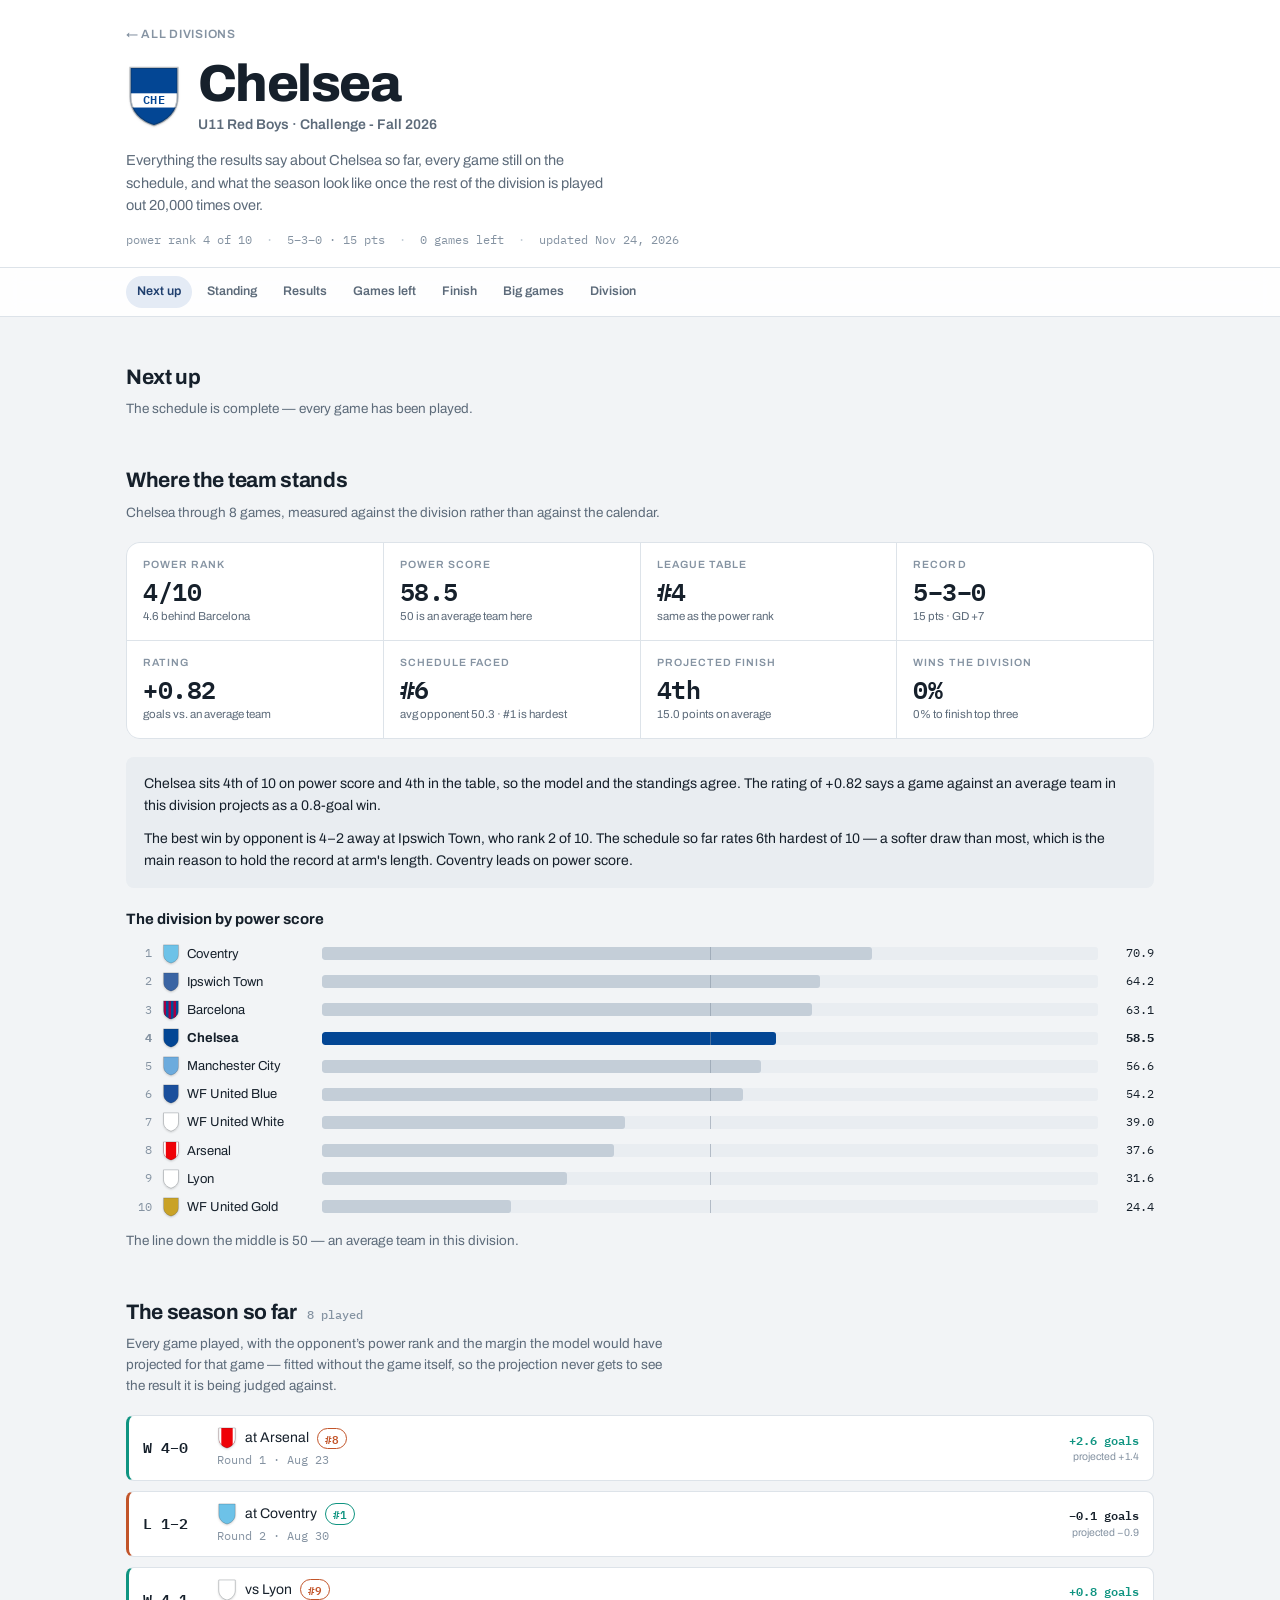
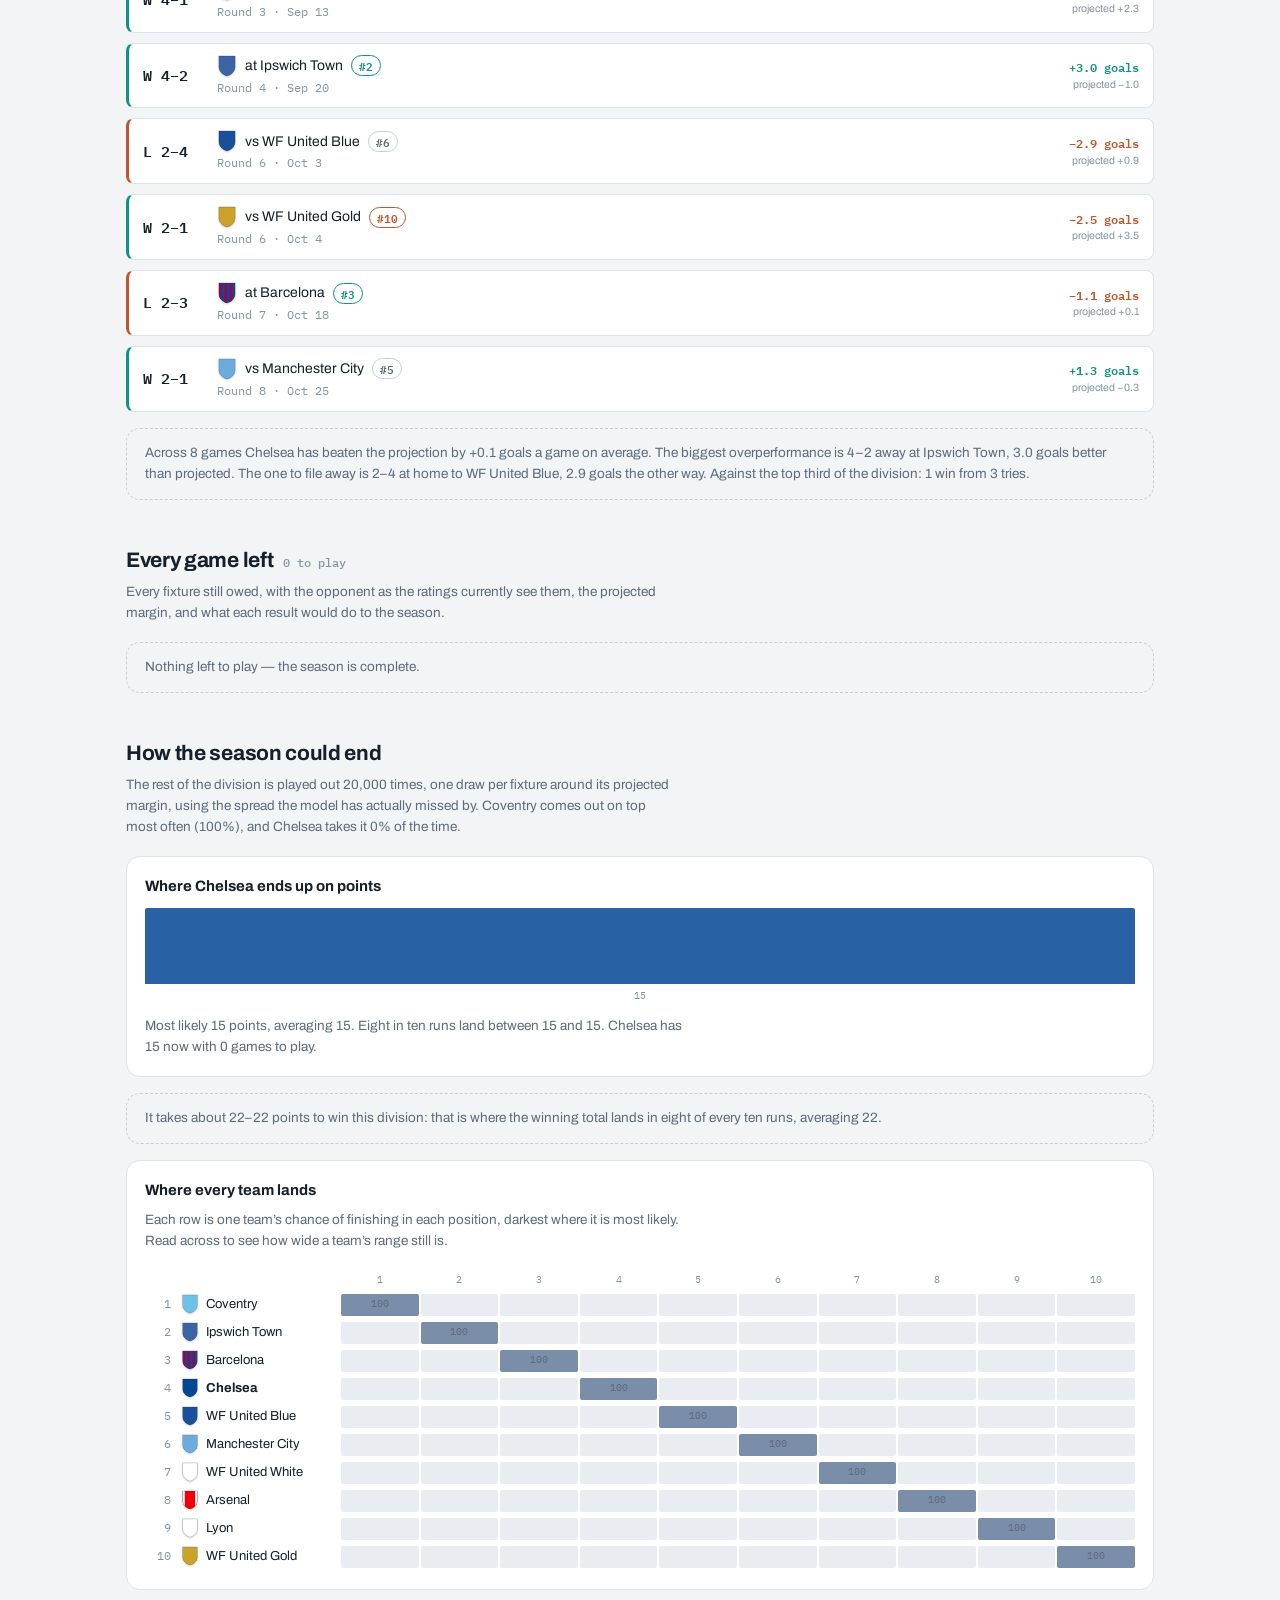
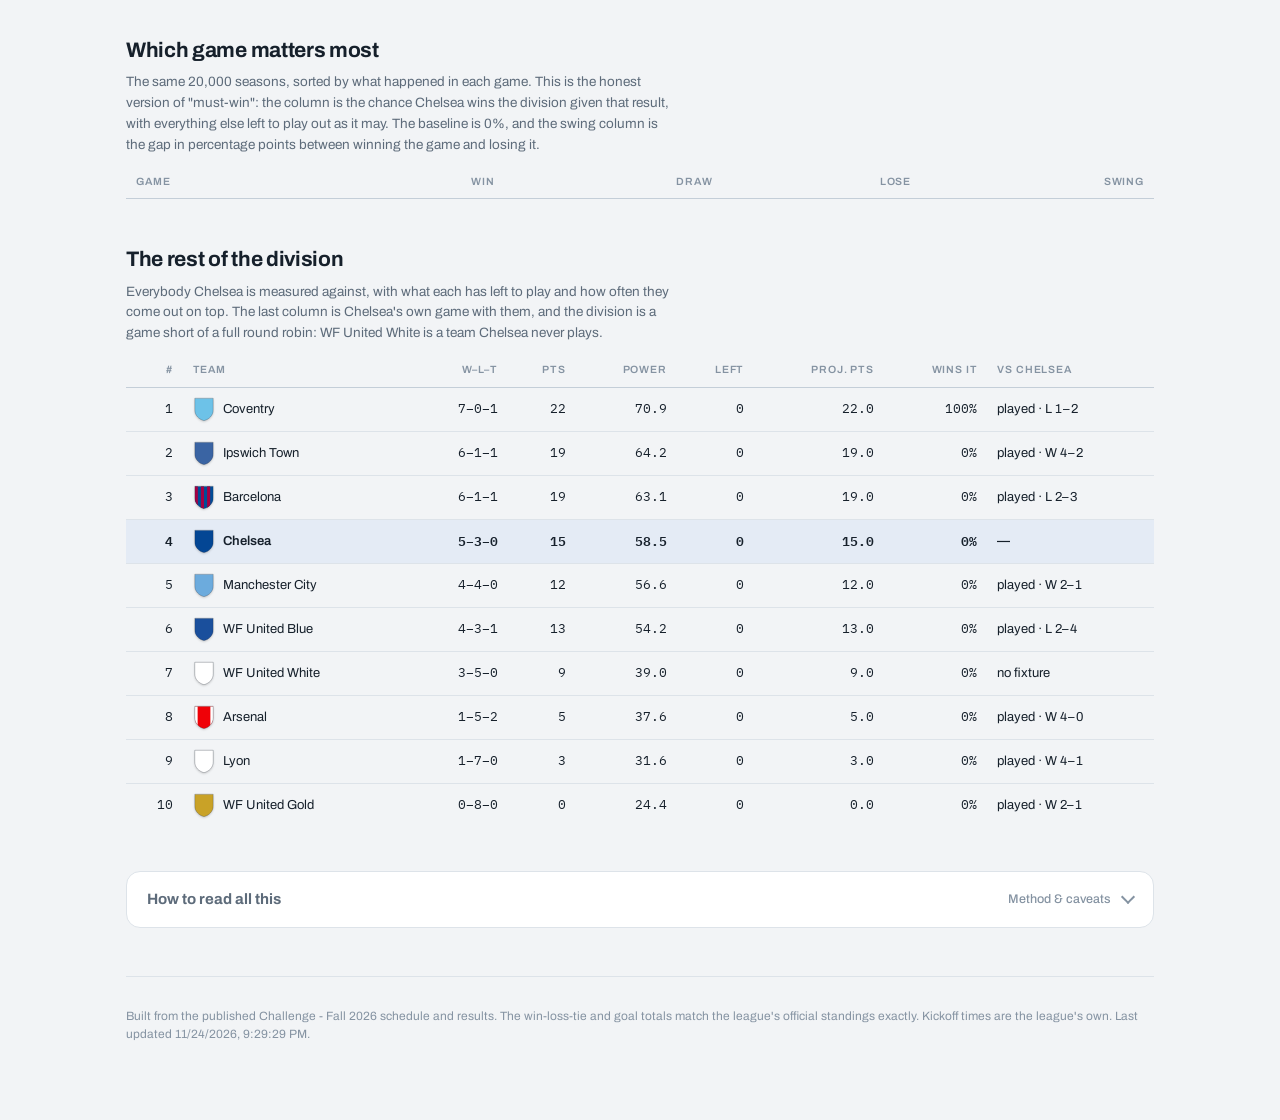
==== team.html @ a5dbdf03 "Refresh rankings" ====
<!doctype html>
<html lang="en">
<head>
<meta charset="utf-8">
<meta name="viewport" content="width=device-width, initial-scale=1, viewport-fit=cover">
<title>Team Report</title>
<meta name="description" content="A full season report for one team in the NCFC Youth Challenge league: form, opponents, every remaining fixture, and a simulated finish.">
<link rel="preconnect" href="https://fonts.googleapis.com">
<link rel="preconnect" href="https://fonts.gstatic.com" crossorigin>
<link rel="stylesheet" href="https://fonts.googleapis.com/css2?family=Archivo:wght@400;500;600;700;800&family=IBM+Plex+Mono:wght@400;500;600&display=swap">
<style>
  /* Design tokens, the light/dark contract, and the primitives both pages
   are built from. Inlined into every template at build time, so each page
   still ships as one file that needs nothing but a browser. */
  :root {
    --bg: #f2f4f6;
    --surface: #ffffff;
    --surface-2: #e9edf1;
    --ink: #16202b;
    --ink-2: #5d6b7a;
    --ink-3: #8593a2;
    --line: #dde3e9;
    --line-strong: #c4ced8;
    --accent: #1f3f6e;
    --accent-soft: #e4ebf5;
    --pos: #0f9481;
    --neg: #c25429;
    --neutral-mark: #8e9aa6;
    --focus: #1f3f6e;

    --f-display: "Archivo", "Helvetica Neue", Arial, sans-serif;
    --f-mono: "IBM Plex Mono", ui-monospace, "SF Mono", Menlo, monospace;

    --r-sm: 4px;
    --r-md: 8px;
    --r-lg: 14px;
    color-scheme: light;
  }

  @media (prefers-color-scheme: dark) {
    :root:not([data-theme="light"]) {
      --bg: #12171c;
      --surface: #1a2129;
      --surface-2: #222b35;
      --ink: #e6ecf2;
      --ink-2: #9aa8b6;
      --ink-3: #75838f;
      --line: #2a3440;
      --line-strong: #3b4855;
      --accent: #7aa5dd;
      --accent-soft: #22303f;
      --pos: #2aa88f;
      --neg: #d06f45;
      --neutral-mark: #6b7886;
      --focus: #7aa5dd;
      color-scheme: dark;
    }
  }

  :root[data-theme="dark"] {
    --bg: #12171c;
    --surface: #1a2129;
    --surface-2: #222b35;
    --ink: #e6ecf2;
    --ink-2: #9aa8b6;
    --ink-3: #75838f;
    --line: #2a3440;
    --line-strong: #3b4855;
    --accent: #7aa5dd;
    --accent-soft: #22303f;
    --pos: #2aa88f;
    --neg: #d06f45;
    --neutral-mark: #6b7886;
    --focus: #7aa5dd;
    color-scheme: dark;
  }

  /* Every element that carries a team's colors gets both accents inline and
     picks the one that reads on the current background. */
  .tinted { --team: var(--team-l, var(--accent)); }

  @media (prefers-color-scheme: dark) {
    :root:not([data-theme="light"]) .tinted { --team: var(--team-d, var(--accent)); }
  }

  :root[data-theme="dark"] .tinted { --team: var(--team-d, var(--accent)); }

  * { box-sizing: border-box; }

  html { -webkit-text-size-adjust: 100%; }

  body {
    margin: 0;
    background: var(--bg);
    color: var(--ink);
    font-family: var(--f-display);
    font-size: 15px;
    line-height: 1.55;
    padding-top: env(safe-area-inset-top, 0px);
    padding-bottom: env(safe-area-inset-bottom, 0px);
  }

  .wrap {
    max-width: 1060px;
    margin: 0 auto;
    padding-inline: 16px;
    padding-block: 0 56px;
  }

  a { color: var(--accent); }

  :where(a, button, select, summary):focus-visible {
    outline: 2px solid var(--focus);
    outline-offset: 2px;
    border-radius: var(--r-sm);
  }

  .num { font-family: var(--f-mono); font-variant-numeric: tabular-nums; }

  /* ---------- crests ---------- */

  .crest {
    display: block;
    flex: none;
    filter: drop-shadow(0 1px 1px rgba(0, 0, 0, 0.18));
  }

  html { scroll-behavior: smooth; scroll-padding-top: 64px; }

  @media (prefers-reduced-motion: reduce) {
    html { scroll-behavior: auto; }
  }

  a:hover { text-decoration-thickness: 2px; }

  /* ---------- fold-away explainer ----------
     The method notes are for the curious, so they start closed and the page
     ends on the numbers rather than on a thousand words about them. */

  details.fold {
    background: var(--surface);
    border: 1px solid var(--line);
    border-radius: var(--r-lg);
  }

  details.fold > summary {
    list-style: none;
    cursor: pointer;
    display: flex;
    align-items: center;
    justify-content: space-between;
    gap: 12px;
    padding: 16px 20px;
    font-size: 15px;
    font-weight: 700;
    border-radius: var(--r-lg);
  }

  details.fold > summary::-webkit-details-marker { display: none; }

  details.fold > summary::after {
    content: "";
    flex: none;
    width: 8px;
    height: 8px;
    border-right: 2px solid var(--ink-3);
    border-bottom: 2px solid var(--ink-3);
    transform: translateY(-2px) rotate(45deg);
    transition: transform 0.15s ease;
  }

  details.fold[open] > summary::after { transform: translateY(2px) rotate(-135deg); }

  details.fold > summary:hover { background: var(--surface-2); }

  details.fold .fold-hint {
    font-size: 12.5px;
    font-weight: 500;
    color: var(--ink-3);
    margin-left: auto;
  }

  details.fold > .fold-body {
    padding: 4px 20px 20px;
    border-top: 1px solid var(--line);
  }


  /* ---------- masthead ---------- */

  .masthead {
    border-bottom: 1px solid var(--line);
    background: var(--surface);
  }

  .masthead-inner {
    max-width: 1060px;
    margin: 0 auto;
    padding-inline: 16px;
    padding-block: 22px 18px;
  }

  .backlink {
    display: inline-flex;
    align-items: center;
    gap: 6px;
    font-size: 12px;
    font-weight: 600;
    letter-spacing: 0.06em;
    text-transform: uppercase;
    color: var(--ink-3);
    text-decoration: none;
    margin-bottom: 14px;
  }

  .backlink:hover { color: var(--accent); }

  .title-row {
    display: flex;
    align-items: center;
    gap: 16px;
    flex-wrap: wrap;
  }

  h1 {
    font-size: clamp(32px, 7vw, 52px);
    font-weight: 800;
    letter-spacing: -0.03em;
    line-height: 1;
    margin: 0;
  }

  .title-sub {
    margin: 4px 0 0;
    color: var(--ink-2);
    font-size: 14px;
    font-weight: 600;
  }

  .standfirst {
    margin: 14px 0 0;
    max-width: 62ch;
    color: var(--ink-2);
    font-size: 14.5px;
  }

  .meta-line {
    display: flex;
    flex-wrap: wrap;
    gap: 6px 14px;
    margin-top: 14px;
    font-size: 12px;
    color: var(--ink-3);
    font-family: var(--f-mono);
  }

  .meta-line span:not(:last-child)::after {
    content: "·";
    margin-left: 14px;
    color: var(--line-strong);
  }

  /* ---------- section jump bar ----------
     The report runs long on a phone, so a thin bar of section links stays
     pinned under the top edge. It scrolls sideways rather than wrapping. */

  .jump {
    position: sticky;
    top: 0;
    z-index: 5;
    background: color-mix(in srgb, var(--surface) 88%, transparent);
    -webkit-backdrop-filter: saturate(1.4) blur(10px);
    backdrop-filter: saturate(1.4) blur(10px);
    border-bottom: 1px solid var(--line);
  }

  .jump-inner {
    max-width: 1060px;
    margin: 0 auto;
    padding: 8px 16px;
    display: flex;
    gap: 4px;
    overflow-x: auto;
    scrollbar-width: none;
  }

  .jump-inner::-webkit-scrollbar { display: none; }

  .jump a {
    flex: none;
    font-size: 12.5px;
    font-weight: 600;
    color: var(--ink-2);
    text-decoration: none;
    padding: 6px 11px;
    border-radius: 999px;
  }

  .jump a:hover { background: var(--surface-2); color: var(--ink); }

  .jump a.is-here { background: var(--accent-soft); color: var(--accent); }

  /* ---------- shell ---------- */

  .wrap { padding-block: 0 64px; }

  section { margin-top: 44px; }

  h2 {
    font-size: 21px;
    font-weight: 700;
    letter-spacing: -0.015em;
    margin: 0 0 6px;
    display: flex;
    align-items: baseline;
    gap: 10px;
    flex-wrap: wrap;
  }

  h2 .h2-count {
    font-family: var(--f-mono);
    font-size: 12px;
    font-weight: 500;
    color: var(--ink-3);
    letter-spacing: 0;
  }

  h3 {
    font-size: 15px;
    font-weight: 700;
    margin: 0 0 8px;
  }

  .section-note {
    margin: 0 0 18px;
    max-width: 68ch;
    color: var(--ink-2);
    font-size: 13.5px;
  }

  .card {
    background: var(--surface);
    border: 1px solid var(--line);
    border-radius: var(--r-lg);
    padding: 18px;
  }

  /* ---------- next up ---------- */

  .nextup {
    background: var(--surface);
    border: 1px solid var(--line);
    border-left: 4px solid var(--team, var(--accent));
    border-radius: var(--r-lg);
    padding: 20px;
    margin-top: 22px;
  }

  .nextup-head {
    display: flex;
    justify-content: space-between;
    align-items: baseline;
    gap: 12px;
    flex-wrap: wrap;
    margin-bottom: 14px;
  }

  .nextup-when {
    font-size: 19px;
    font-weight: 700;
    letter-spacing: -0.01em;
  }

  .countdown {
    font-family: var(--f-mono);
    font-size: 12px;
    font-weight: 600;
    color: var(--ink);
    background: var(--surface-2);
    border-radius: 999px;
    padding: 3px 11px;
  }

  .matchup {
    display: flex;
    align-items: center;
    gap: 14px;
    flex-wrap: wrap;
  }

  .matchup-side {
    display: flex;
    align-items: center;
    gap: 9px;
    font-size: 17px;
    font-weight: 700;
  }

  .matchup-vs {
    font-family: var(--f-mono);
    font-size: 12px;
    color: var(--ink-3);
    text-transform: uppercase;
    letter-spacing: 0.08em;
  }

  .venue {
    margin-top: 14px;
    font-size: 13px;
    color: var(--ink-2);
    display: flex;
    flex-wrap: wrap;
    gap: 4px 10px;
    align-items: baseline;
  }

  .venue .where { font-weight: 600; color: var(--ink); }

  /* ---------- stat tiles ---------- */

  .tiles {
    display: grid;
    grid-template-columns: repeat(2, 1fr);
    gap: 1px;
    background: var(--line);
    border: 1px solid var(--line);
    border-radius: var(--r-lg);
    overflow: hidden;
  }

  .tile {
    background: var(--surface);
    padding: 14px 16px;
  }

  @media (min-width: 720px) {
    .tiles { grid-template-columns: repeat(4, 1fr); }
  }

  .tile-label {
    font-size: 10.5px;
    font-weight: 600;
    letter-spacing: 0.1em;
    text-transform: uppercase;
    color: var(--ink-3);
  }

  .tile-value {
    font-family: var(--f-mono);
    font-size: 25px;
    font-weight: 600;
    letter-spacing: -0.02em;
    line-height: 1.2;
    margin-top: 3px;
  }

  .tile-sub {
    font-size: 11.5px;
    color: var(--ink-2);
    margin-top: 2px;
  }

  .verdict {
    margin-top: 18px;
    padding: 16px 18px;
    background: var(--surface-2);
    border-radius: var(--r-md);
    font-size: 14px;
    line-height: 1.6;
  }

  .verdict p { margin: 0 0 10px; }
  .verdict p:last-child { margin-bottom: 0; }

  /* ---------- ladder ---------- */

  .ladder { margin-top: 20px; }

  .rung {
    display: grid;
    grid-template-columns: 26px minmax(96px, 150px) 1fr 46px;
    align-items: center;
    gap: 10px;
    padding: 4px 0;
    font-size: 13px;
  }

  .rung.me { font-weight: 700; }

  .rung-rank { font-family: var(--f-mono); color: var(--ink-3); text-align: right; font-size: 12px; }

  .rung-name {
    display: flex;
    align-items: center;
    gap: 7px;
    min-width: 0;
    white-space: nowrap;
  }

  .rung-name span {
    min-width: 0;
    overflow: hidden;
    text-overflow: ellipsis;
  }

  .rung-track {
    position: relative;
    height: 13px;
    background: var(--surface-2);
    border-radius: 3px;
    overflow: hidden;
  }

  .rung-fill {
    position: absolute;
    inset: 0 auto 0 0;
    background: var(--line-strong);
    border-radius: 3px;
  }

  .rung.me .rung-fill { background: var(--team, var(--accent)); }

  .rung-mid {
    position: absolute;
    top: 0;
    bottom: 0;
    left: 50%;
    width: 1px;
    background: var(--ink-3);
    opacity: 0.55;
  }

  .rung-score { font-family: var(--f-mono); font-size: 12px; text-align: right; }

  /* ---------- results ---------- */

  .results { display: grid; gap: 10px; }

  .result {
    display: grid;
    grid-template-columns: 62px 1fr auto;
    align-items: center;
    gap: 12px;
    background: var(--surface);
    border: 1px solid var(--line);
    border-left: 3px solid var(--line-strong);
    border-radius: var(--r-md);
    padding: 11px 14px;
  }

  .result.w { border-left-color: var(--pos); }
  .result.l { border-left-color: var(--neg); }
  .result.t { border-left-color: var(--neutral-mark); }

  .result-score {
    font-family: var(--f-mono);
    font-size: 15px;
    font-weight: 600;
  }

  .result-opp {
    display: flex;
    align-items: center;
    gap: 8px;
    flex-wrap: wrap;
    font-size: 14px;
  }

  .result-meta {
    font-size: 11.5px;
    color: var(--ink-3);
    margin-top: 2px;
    font-family: var(--f-mono);
  }

  .edge {
    font-family: var(--f-mono);
    font-size: 12px;
    font-weight: 600;
    text-align: right;
    white-space: nowrap;
  }

  .edge-sub {
    font-size: 10.5px;
    color: var(--ink-3);
    font-family: var(--f-display);
    font-weight: 400;
  }

  .up { color: var(--pos); }
  .down { color: var(--neg); }

  .oppr {
    font-family: var(--f-mono);
    font-size: 11px;
    font-weight: 600;
    border-radius: 999px;
    padding: 1px 7px;
    border: 1px solid var(--line-strong);
    color: var(--ink-2);
  }

  .oppr.strong { border-color: var(--pos); color: var(--pos); }
  .oppr.weak { border-color: var(--neg); color: var(--neg); }

  /* ---------- fixtures ---------- */

  .fixtures { display: grid; gap: 16px; }

  .fixture {
    background: var(--surface);
    border: 1px solid var(--line);
    border-radius: var(--r-lg);
    overflow: hidden;
  }

  .fixture.undated { border-style: dashed; }

  .fixture-head {
    display: flex;
    justify-content: space-between;
    align-items: baseline;
    gap: 10px;
    flex-wrap: wrap;
    padding: 12px 18px;
    background: var(--surface-2);
    border-bottom: 1px solid var(--line);
  }

  .fixture-when {
    font-size: 15px;
    font-weight: 700;
  }

  .fixture-round {
    font-family: var(--f-mono);
    font-size: 11px;
    letter-spacing: 0.06em;
    text-transform: uppercase;
    color: var(--ink-3);
  }

  .fixture-body { padding: 16px 18px 18px; }

  .fixture-opp {
    display: flex;
    align-items: center;
    gap: 12px;
    flex-wrap: wrap;
  }

  .fixture-opp-name {
    font-size: 18px;
    font-weight: 700;
    letter-spacing: -0.01em;
  }

  .haway {
    font-family: var(--f-mono);
    font-size: 10.5px;
    font-weight: 600;
    letter-spacing: 0.08em;
    text-transform: uppercase;
    padding: 2px 8px;
    border-radius: 999px;
    background: var(--accent-soft);
    color: var(--accent);
  }

  .scout {
    display: grid;
    grid-template-columns: repeat(auto-fit, minmax(84px, 1fr));
    gap: 10px;
    margin-top: 14px;
    padding-top: 14px;
    border-top: 1px solid var(--line);
  }

  .scout-item .tile-label { font-size: 10px; }
  .scout-item .scout-value {
    font-family: var(--f-mono);
    font-size: 15px;
    font-weight: 600;
    margin-top: 2px;
  }

  .odds { margin-top: 16px; }

  .odds-bar {
    display: flex;
    height: 26px;
    border-radius: var(--r-sm);
    overflow: hidden;
    border: 1px solid var(--line);
  }

  .odds-seg {
    display: flex;
    align-items: center;
    justify-content: center;
    font-family: var(--f-mono);
    font-size: 11px;
    font-weight: 600;
    color: #fff;
    min-width: 0;
    overflow: hidden;
  }

  .odds-seg.win { background: var(--pos); }
  .odds-seg.draw { background: var(--neutral-mark); }
  .odds-seg.loss { background: var(--neg); }

  .odds-key {
    display: flex;
    gap: 14px;
    flex-wrap: wrap;
    margin-top: 7px;
    font-size: 11.5px;
    color: var(--ink-2);
  }

  .odds-key b { font-family: var(--f-mono); color: var(--ink); }

  .hist {
    display: flex;
    align-items: flex-end;
    gap: 3px;
    height: 46px;
    margin-top: 14px;
  }

  .hist-col { flex: 1; display: flex; flex-direction: column; justify-content: flex-end; height: 100%; }

  .hist-bar { background: var(--line-strong); border-radius: 2px 2px 0 0; min-height: 1px; }
  .hist-col.win .hist-bar { background: var(--pos); }
  .hist-col.loss .hist-bar { background: var(--neg); }
  .hist-col.draw .hist-bar { background: var(--neutral-mark); }

  .hist-axis {
    display: flex;
    gap: 3px;
    margin-top: 3px;
    font-family: var(--f-mono);
    font-size: 9.5px;
    color: var(--ink-3);
  }

  .hist-axis span { flex: 1; text-align: center; }

  .form {
    display: flex;
    align-items: center;
    gap: 6px;
    flex-wrap: wrap;
    margin-top: 14px;
    font-size: 12px;
    color: var(--ink-2);
  }

  .pip {
    font-family: var(--f-mono);
    font-size: 11px;
    font-weight: 700;
    width: 20px;
    height: 20px;
    border-radius: var(--r-sm);
    display: inline-flex;
    align-items: center;
    justify-content: center;
    color: #fff;
  }

  .pip.w { background: var(--pos); }
  .pip.l { background: var(--neg); }
  .pip.t { background: var(--neutral-mark); }

  .swing {
    margin-top: 14px;
    padding: 12px 14px;
    background: var(--surface-2);
    border-radius: var(--r-md);
    font-size: 13px;
    line-height: 1.55;
  }

  .callout {
    border: 1px dashed var(--line-strong);
    border-radius: var(--r-lg);
    padding: 14px 18px;
    font-size: 13.5px;
    color: var(--ink-2);
    background: transparent;
  }

  .callout b { color: var(--ink); }

  /* ---------- season simulation ---------- */

  .finish-strip { margin-top: 6px; }

  .finish-row {
    display: grid;
    grid-template-columns: 26px minmax(96px, 150px) 1fr;
    align-items: center;
    gap: 10px;
    padding: 3px 0;
    font-size: 13px;
  }

  .finish-cells { display: flex; gap: 2px; }

  .finish-cell {
    flex: 1;
    height: 22px;
    border-radius: 2px;
    display: flex;
    align-items: center;
    justify-content: center;
    font-family: var(--f-mono);
    font-size: 9.5px;
    background: var(--surface-2);
    color: var(--ink-2);
    min-width: 0;
    overflow: hidden;
  }

  .finish-head {
    flex: 1;
    min-width: 0;
    font-family: var(--f-mono);
    font-size: 9.5px;
    color: var(--ink-3);
    text-align: center;
  }

  .points-dist { display: flex; align-items: flex-end; gap: 4px; height: 76px; margin-top: 10px; }
  .points-col { flex: 1; display: flex; flex-direction: column; justify-content: flex-end; height: 100%; }
  .points-bar { background: var(--team, var(--accent)); border-radius: 2px 2px 0 0; min-height: 1px; opacity: 0.85; }
  .points-axis { display: flex; gap: 4px; margin-top: 4px; font-family: var(--f-mono); font-size: 10px; color: var(--ink-3); }
  .points-axis span { flex: 1; text-align: center; }

  /* ---------- tables ---------- */

  .table-scroll { overflow-x: auto; -webkit-overflow-scrolling: touch; }

  table {
    width: 100%;
    border-collapse: collapse;
    font-size: 13px;
  }

  thead th {
    text-align: right;
    font-size: 10.5px;
    font-weight: 600;
    letter-spacing: 0.08em;
    text-transform: uppercase;
    color: var(--ink-3);
    padding: 0 10px 8px;
    border-bottom: 1px solid var(--line-strong);
    white-space: nowrap;
  }

  thead th.left, tbody td.left { text-align: left; }

  tbody td {
    padding: 9px 10px;
    border-bottom: 1px solid var(--line);
    text-align: right;
    white-space: nowrap;
  }

  tbody tr:last-of-type td { border-bottom: 0; }

  tbody tr.me td { background: var(--accent-soft); font-weight: 600; }

  .td-team { display: flex; align-items: center; gap: 8px; }

  /* ---------- method ---------- */

  .method { font-size: 14px; color: var(--ink-2); }
  .method .fold-body > * { max-width: 72ch; }
  .method h3 { color: var(--ink); margin-top: 22px; }
  .method p { margin: 0 0 12px; }
  .method strong { color: var(--ink); }

  .method table { max-width: 460px; margin: 4px 0 16px; }

  footer {
    margin-top: 48px;
    padding-top: 18px;
    border-top: 1px solid var(--line);
    font-size: 12px;
    color: var(--ink-3);
  }

  @media (max-width: 560px) {
    .rung, .finish-row { grid-template-columns: 22px minmax(72px, 110px) 1fr; }
    .rung-score { display: none; }
    .result { grid-template-columns: 56px 1fr; }
    .edge { grid-column: 1 / -1; text-align: left; }
  }
</style>
</head>
<body>
<header class="masthead">
  <div class="masthead-inner">
    <a class="backlink" href="index.html">&larr; All divisions</a>
    <div class="title-row" id="title-row"></div>
    <p class="standfirst" id="standfirst"></p>
    <div class="meta-line" id="meta-line"></div>
  </div>
</header>

<nav class="jump" aria-label="On this page">
  <div class="jump-inner">
    <a href="#nextup-section">Next up</a>
    <a href="#standing">Standing</a>
    <a href="#results-section">Results</a>
    <a href="#remaining">Games left</a>
    <a href="#finish">Finish</a>
    <a href="#leverage">Big games</a>
    <a href="#division">Division</a>
  </div>
</nav>

<main class="wrap">
  <section id="nextup-section">
    <h2>Next up</h2>
    <p class="section-note" id="nextup-note"></p>
    <div id="nextup"></div>
  </section>

  <section id="standing">
    <h2>Where the team stands</h2>
    <p class="section-note" id="standing-note"></p>
    <div class="tiles" id="tiles"></div>
    <div class="verdict" id="verdict"></div>
    <div class="ladder" id="ladder"></div>
  </section>

  <section id="results-section">
    <h2>The season so far <span class="h2-count" id="results-count"></span></h2>
    <p class="section-note">
      Every game played, with the opponent&rsquo;s power rank and the margin the model would
      have projected for that game &mdash; fitted without the game itself, so the projection
      never gets to see the result it is being judged against.
    </p>
    <div class="results" id="results"></div>
    <div class="callout" id="results-summary" style="margin-top:16px"></div>
  </section>

  <section id="remaining">
    <h2>Every game left <span class="h2-count" id="remaining-count"></span></h2>
    <p class="section-note" id="remaining-note"></p>
    <div class="fixtures" id="fixtures"></div>
  </section>

  <section id="finish">
    <h2>How the season could end</h2>
    <p class="section-note" id="sim-note"></p>
    <div class="card">
      <h3 id="finish-heading">Finishing position</h3>
      <div class="points-dist" id="points-dist"></div>
      <div class="points-axis" id="points-axis"></div>
      <p class="section-note" id="points-note" style="margin:12px 0 0"></p>
    </div>
    <div class="callout" id="run-the-table" style="margin-top:16px"></div>
    <div class="card" style="margin-top:16px">
      <h3>Where every team lands</h3>
      <p class="section-note">
        Each row is one team&rsquo;s chance of finishing in each position, darkest where it is
        most likely. Read across to see how wide a team&rsquo;s range still is.
      </p>
      <div class="finish-strip" id="finish-strip"></div>
    </div>
  </section>

  <section id="leverage">
    <h2>Which game matters most</h2>
    <p class="section-note" id="leverage-note"></p>
    <div class="table-scroll">
      <table>
        <thead>
          <tr>
            <th scope="col" class="left">Game</th>
            <th scope="col">Win</th>
            <th scope="col">Draw</th>
            <th scope="col">Lose</th>
            <th scope="col">Swing</th>
          </tr>
        </thead>
        <tbody id="leverage-rows"></tbody>
      </table>
    </div>
    <p class="section-note" id="leverage-foot" style="margin-top:14px"></p>
  </section>

  <section id="division">
    <h2>The rest of the division</h2>
    <p class="section-note" id="division-note"></p>
    <div class="table-scroll">
      <table>
        <thead>
          <tr>
            <th scope="col">#</th>
            <th scope="col" class="left">Team</th>
            <th scope="col">W&ndash;L&ndash;T</th>
            <th scope="col">Pts</th>
            <th scope="col">Power</th>
            <th scope="col">Left</th>
            <th scope="col">Proj. pts</th>
            <th scope="col">Wins it</th>
            <th scope="col" class="left" id="meeting-head">Meeting</th>
          </tr>
        </thead>
        <tbody id="division-rows"></tbody>
      </table>
    </div>
  </section>

  <section id="method">
    <details class="fold method">
      <summary>How to read all this <span class="fold-hint">Method &amp; caveats</span></summary>
      <div class="fold-body">
      <h3>The rating</h3>
      <p>
        Every team carries a <strong>power score</strong> out of 100, where 50 is an average
        team in this division, and a <strong>rating</strong> on a goals scale &mdash; the
        margin it would be expected to win by against an average team. Both come from the
        same place as the league-wide page: a blend of a win-loss model and a goal-margin
        model, with the league&rsquo;s own caps applied, so running the score up past four
        goals earns nothing. The full explanation is on the
        <a href="index.html">rankings page</a>.
      </p>

      <h3>Turning a projection into odds</h3>
      <p id="sigma-note"></p>
      <p>
        That spread is measured, not assumed, and it is measured honestly: every game the
        league has played is re-predicted from a model fitted <em>without</em> that game.
        Scored against games it had already seen, the model looks about a goal sharper than
        it is.
      </p>
      <p id="calibration-note"></p>
      <div class="table-scroll"><table id="calibration-table"></table></div>

      <h3>The simulation</h3>
      <p id="sim-method"></p>
      <p>
        Ratings are held still for the whole run: the model is not allowed to learn from the
        games it is inventing, which would let one imagined blowout compound into a runaway
        season. Tables are ordered the way the league orders them &mdash; points, then goal
        difference, then goals for, then goals against. Head-to-head is the league&rsquo;s
        first tie-break, but it only settles a clean two-team tie, so it is left out here and
        a finish decided that deep should be treated as a coin flip rather than a forecast.
      </p>

      <h3>What it does not know</h3>
      <p id="caveat"></p>
      <p>
        There is no home-field adjustment, no knowledge of who is away on a given weekend, who
        is playing up, and no weather. A rescheduled game is assumed to be played on the new
        date the league posted for it. Treat a gap of a point or two as noise, and treat
        everything here as a description of the record so far rather than a promise about a
        Sunday afternoon.
      </p>
      </div>
    </details>
  </section>

  <footer>
    <p id="footer-text"></p>
  </footer>
</main>

<script>
  const DATA = {"league":"Challenge - Fall 2026","generated_at":"2026-11-24T21:29:29+00:00","source_url":"https://playmetricssports.com/g/leagues/1321-2470-07598d11/teams/64255/team_view.html","featured_division":19780,"featured_team":64255,"settings":{"massey_weight":0.6,"colley_weight":0.4,"ridge":1.0,"goal_cap":4,"margin_cap":4,"margin_step":0.5},"divisions":[{"id":19774,"name":"U9 Gray Boys","gender":"M","games_played":32,"games_total":32,"rounds_complete":8,"games_moved":0,"teams":[{"id":69506,"league_team_id":64205,"name":"U09 (17) NCFCY Strikers DCH","short":"Strikers","url":"https://playmetricssports.com/g/leagues/1321-2470-07598d11/teams/64205/team_view.html","power_rank":1,"power_score":68.7,"rating":1.76,"colley":0.75,"sos":44.8,"sos_rank":8,"table_rank":1,"movement":0,"record":{"gp":8,"w":7,"l":1,"t":0,"gf":31,"ga":17,"gd":20,"pts":21},"resume":[{"opponent":"Corinthians","opponent_id":69495,"opponent_rank":8,"quality":"weak","home":false,"gf":4,"ga":1,"outcome":"W","date":"Aug 23, 2026","round":"Round 1"},{"opponent":"Fortaleza","opponent_id":69509,"opponent_rank":7,"quality":"weak","home":false,"gf":6,"ga":2,"outcome":"W","date":"Aug 30, 2026","round":"Round 2"},{"opponent":"Botafogo","opponent_id":69494,"opponent_rank":4,"quality":"middle","home":true,"gf":4,"ga":3,"outcome":"W","date":"Sep 13, 2026","round":"Round 3"},{"opponent":"Flamengo","opponent_id":69497,"opponent_rank":5,"quality":"middle","home":false,"gf":3,"ga":4,"outcome":"L","date":"Sep 20, 2026","round":"Round 4"},{"opponent":"Bahia","opponent_id":69493,"opponent_rank":2,"quality":"strong","home":true,"gf":5,"ga":1,"outcome":"W","date":"Sep 27, 2026","round":"Round 5"},{"opponent":"Cruzeiro","opponent_id":69496,"opponent_rank":3,"quality":"middle","home":false,"gf":5,"ga":4,"outcome":"W","date":"Oct  4, 2026","round":"Round 6"},{"opponent":"Sao Paolo","opponent_id":69508,"opponent_rank":6,"quality":"weak","home":true,"gf":6,"ga":2,"outcome":"W","date":"Oct 18, 2026","round":"Round 7"},{"opponent":"Corinthians","opponent_id":69495,"opponent_rank":8,"quality":"weak","home":true,"gf":4,"ga":0,"outcome":"W","date":"Oct 25, 2026","round":"Round 8"}],"org":"NCFC","host":true,"site":"DCH","girls":false,"key":"strikers","identity":{"pattern":"solid","colors":["#8C3B2F","#FFFFFF","#FFFFFF"],"code":"STR","real":false,"source":"palette","accent":{"light":"#8C3B2F","dark":"#CB7366"}}},{"id":69493,"league_team_id":64192,"name":"U09 (17) NCFCY Bahia FC","short":"Bahia","url":"https://playmetricssports.com/g/leagues/1321-2470-07598d11/teams/64192/team_view.html","power_rank":2,"power_score":66.7,"rating":1.33,"colley":0.771,"sos":48.1,"sos_rank":7,"table_rank":2,"movement":0,"record":{"gp":8,"w":7,"l":1,"t":0,"gf":26,"ga":13,"gd":13,"pts":21},"resume":[{"opponent":"Flamengo","opponent_id":69497,"opponent_rank":5,"quality":"middle","home":true,"gf":4,"ga":3,"outcome":"W","date":"Aug 23, 2026","round":"Round 1"},{"opponent":"Cruzeiro","opponent_id":69496,"opponent_rank":3,"quality":"middle","home":true,"gf":4,"ga":0,"outcome":"W","date":"Aug 30, 2026","round":"Round 2"},{"opponent":"Corinthians","opponent_id":69495,"opponent_rank":8,"quality":"weak","home":false,"gf":5,"ga":1,"outcome":"W","date":"Sep 13, 2026","round":"Round 3"},{"opponent":"Botafogo","opponent_id":69494,"opponent_rank":4,"quality":"middle","home":true,"gf":4,"ga":3,"outcome":"W","date":"Sep 20, 2026","round":"Round 4"},{"opponent":"Strikers","opponent_id":69506,"opponent_rank":1,"quality":"strong","home":false,"gf":1,"ga":5,"outcome":"L","date":"Sep 27, 2026","round":"Round 5"},{"opponent":"Sao Paolo","opponent_id":69508,"opponent_rank":6,"quality":"weak","home":false,"gf":2,"ga":0,"outcome":"W","date":"Oct  4, 2026","round":"Round 6"},{"opponent":"Fortaleza","opponent_id":69509,"opponent_rank":7,"quality":"weak","home":true,"gf":4,"ga":0,"outcome":"W","date":"Oct 18, 2026","round":"Round 7"},{"opponent":"Flamengo","opponent_id":69497,"opponent_rank":5,"quality":"middle","home":false,"gf":3,"ga":2,"outcome":"W","date":"Oct 25, 2026","round":"Round 8"}],"org":"NCFC","host":true,"site":"","girls":false,"key":"bahia","identity":{"pattern":"hoops","colors":["#0A54A0","#E30613","#FFFFFF"],"code":"BAH","real":true,"source":"club","accent":{"light":"#0A54A0","dark":"#2C8EF2"}}},{"id":69496,"league_team_id":64195,"name":"U09 (17) NCFCY Cruzeiro FC","short":"Cruzeiro","url":"https://playmetricssports.com/g/leagues/1321-2470-07598d11/teams/64195/team_view.html","power_rank":3,"power_score":59.2,"rating":0.8,"colley":0.638,"sos":49.7,"sos_rank":5,"table_rank":3,"movement":0,"record":{"gp":8,"w":5,"l":2,"t":1,"gf":24,"ga":19,"gd":7,"pts":16},"resume":[{"opponent":"Botafogo","opponent_id":69494,"opponent_rank":4,"quality":"middle","home":false,"gf":5,"ga":4,"outcome":"W","date":"Aug 23, 2026","round":"Round 1"},{"opponent":"Bahia","opponent_id":69493,"opponent_rank":2,"quality":"strong","home":false,"gf":0,"ga":4,"outcome":"L","date":"Aug 30, 2026","round":"Round 2"},{"opponent":"Sao Paolo","opponent_id":69508,"opponent_rank":6,"quality":"weak","home":true,"gf":5,"ga":3,"outcome":"W","date":"Sep 13, 2026","round":"Round 3"},{"opponent":"Fortaleza","opponent_id":69509,"opponent_rank":7,"quality":"weak","home":false,"gf":2,"ga":2,"outcome":"T","date":"Sep 20, 2026","round":"Round 4"},{"opponent":"Flamengo","opponent_id":69497,"opponent_rank":5,"quality":"middle","home":true,"gf":5,"ga":1,"outcome":"W","date":"Sep 27, 2026","round":"Round 5"},{"opponent":"Strikers","opponent_id":69506,"opponent_rank":1,"quality":"strong","home":true,"gf":4,"ga":5,"outcome":"L","date":"Oct  4, 2026","round":"Round 6"},{"opponent":"Corinthians","opponent_id":69495,"opponent_rank":8,"quality":"weak","home":false,"gf":4,"ga":0,"outcome":"W","date":"Oct 18, 2026","round":"Round 7"},{"opponent":"Botafogo","opponent_id":69494,"opponent_rank":4,"quality":"middle","home":true,"gf":2,"ga":1,"outcome":"W","date":"Oct 25, 2026","round":"Round 8"}],"org":"NCFC","host":true,"site":"","girls":false,"key":"cruzeiro","identity":{"pattern":"solid","colors":["#0B5BA9","#FFFFFF","#FFFFFF"],"code":"CRU","real":true,"source":"club","accent":{"light":"#0B5BA9","dark":"#278EF1"}}},{"id":69494,"league_team_id":64193,"name":"U09 (17) NCFCY Botafogo FC","short":"Botafogo","url":"https://playmetricssports.com/g/leagues/1321-2470-07598d11/teams/64193/team_view.html","power_rank":4,"power_score":56.5,"rating":0.98,"colley":0.513,"sos":50.3,"sos_rank":4,"table_rank":4,"movement":0,"record":{"gp":8,"w":4,"l":4,"t":0,"gf":27,"ga":22,"gd":9,"pts":12},"resume":[{"opponent":"Cruzeiro","opponent_id":69496,"opponent_rank":3,"quality":"middle","home":true,"gf":4,"ga":5,"outcome":"L","date":"Aug 23, 2026","round":"Round 1"},{"opponent":"Corinthians","opponent_id":69495,"opponent_rank":8,"quality":"weak","home":true,"gf":7,"ga":3,"outcome":"W","date":"Aug 30, 2026","round":"Round 2"},{"opponent":"Strikers","opponent_id":69506,"opponent_rank":1,"quality":"strong","home":false,"gf":3,"ga":4,"outcome":"L","date":"Sep 13, 2026","round":"Round 3"},{"opponent":"Bahia","opponent_id":69493,"opponent_rank":2,"quality":"strong","home":false,"gf":3,"ga":4,"outcome":"L","date":"Sep 20, 2026","round":"Round 4"},{"opponent":"Sao Paolo","opponent_id":69508,"opponent_rank":6,"quality":"weak","home":true,"gf":5,"ga":1,"outcome":"W","date":"Sep 27, 2026","round":"Round 5"},{"opponent":"Flamengo","opponent_id":69497,"opponent_rank":5,"quality":"middle","home":true,"gf":5,"ga":4,"outcome":"W","date":"Oct 18, 2026","round":"Round 7"},{"opponent":"Cruzeiro","opponent_id":69496,"opponent_rank":3,"quality":"middle","home":false,"gf":1,"ga":2,"outcome":"L","date":"Oct 25, 2026","round":"Round 8"},{"opponent":"Fortaleza","opponent_id":69509,"opponent_rank":7,"quality":"weak","home":false,"gf":4,"ga":0,"outcome":"W","date":"Oct 31, 2026","round":"Round 6"}],"org":"NCFC","host":true,"site":"","girls":false,"key":"botafogo","identity":{"pattern":"stripes","colors":["#000000","#FFFFFF","#FFFFFF"],"code":"BOT","real":true,"source":"club","accent":{"light":"#000000","dark":"#8C8C8C"}}},{"id":69497,"league_team_id":64196,"name":"U09 (17) NCFCY Flamengo FC","short":"Flamengo","url":"https://playmetricssports.com/g/leagues/1321-2470-07598d11/teams/64196/team_view.html","power_rank":5,"power_score":51.4,"rating":0.33,"colley":0.479,"sos":51.9,"sos_rank":2,"table_rank":5,"movement":0,"record":{"gp":8,"w":3,"l":4,"t":1,"gf":25,"ga":21,"gd":2,"pts":10},"resume":[{"opponent":"Bahia","opponent_id":69493,"opponent_rank":2,"quality":"strong","home":false,"gf":3,"ga":4,"outcome":"L","date":"Aug 23, 2026","round":"Round 1"},{"opponent":"Sao Paolo","opponent_id":69508,"opponent_rank":6,"quality":"weak","home":false,"gf":3,"ga":3,"outcome":"T","date":"Aug 30, 2026","round":"Round 2"},{"opponent":"Fortaleza","opponent_id":69509,"opponent_rank":7,"quality":"weak","home":true,"gf":4,"ga":0,"outcome":"W","date":"Sep 13, 2026","round":"Round 3"},{"opponent":"Strikers","opponent_id":69506,"opponent_rank":1,"quality":"strong","home":true,"gf":4,"ga":3,"outcome":"W","date":"Sep 20, 2026","round":"Round 4"},{"opponent":"Cruzeiro","opponent_id":69496,"opponent_rank":3,"quality":"middle","home":false,"gf":1,"ga":5,"outcome":"L","date":"Sep 27, 2026","round":"Round 5"},{"opponent":"Botafogo","opponent_id":69494,"opponent_rank":4,"quality":"middle","home":false,"gf":4,"ga":5,"outcome":"L","date":"Oct 18, 2026","round":"Round 7"},{"opponent":"Bahia","opponent_id":69493,"opponent_rank":2,"quality":"strong","home":true,"gf":2,"ga":3,"outcome":"L","date":"Oct 25, 2026","round":"Round 8"},{"opponent":"Corinthians","opponent_id":69495,"opponent_rank":8,"quality":"weak","home":true,"gf":4,"ga":0,"outcome":"W","date":"Oct 31, 2026","round":"Round 6"}],"org":"NCFC","host":true,"site":"","girls":false,"key":"flamengo","identity":{"pattern":"hoops","colors":["#C52613","#000000","#FFFFFF"],"code":"FLA","real":true,"source":"club","accent":{"light":"#C52613","dark":"#ED5B4A"}}},{"id":69508,"league_team_id":64207,"name":"U09 (17) NCFCY Sao Paolo HSFV","short":"Sao Paolo","url":"https://playmetricssports.com/g/leagues/1321-2470-07598d11/teams/64207/team_view.html","power_rank":6,"power_score":38.4,"rating":-1.07,"colley":0.342,"sos":49.2,"sos_rank":6,"table_rank":6,"movement":0,"record":{"gp":8,"w":2,"l":5,"t":1,"gf":18,"ga":24,"gd":-9,"pts":7},"resume":[{"opponent":"Fortaleza","opponent_id":69509,"opponent_rank":7,"quality":"weak","home":true,"gf":2,"ga":4,"outcome":"L","date":"Aug 23, 2026","round":"Round 1"},{"opponent":"Flamengo","opponent_id":69497,"opponent_rank":5,"quality":"middle","home":true,"gf":3,"ga":3,"outcome":"T","date":"Aug 30, 2026","round":"Round 2"},{"opponent":"Cruzeiro","opponent_id":69496,"opponent_rank":3,"quality":"middle","home":false,"gf":3,"ga":5,"outcome":"L","date":"Sep 13, 2026","round":"Round 3"},{"opponent":"Corinthians","opponent_id":69495,"opponent_rank":8,"quality":"weak","home":true,"gf":5,"ga":1,"outcome":"W","date":"Sep 20, 2026","round":"Round 4"},{"opponent":"Botafogo","opponent_id":69494,"opponent_rank":4,"quality":"middle","home":false,"gf":1,"ga":5,"outcome":"L","date":"Sep 27, 2026","round":"Round 5"},{"opponent":"Bahia","opponent_id":69493,"opponent_rank":2,"quality":"strong","home":true,"gf":0,"ga":2,"outcome":"L","date":"Oct  4, 2026","round":"Round 6"},{"opponent":"Strikers","opponent_id":69506,"opponent_rank":1,"quality":"strong","home":false,"gf":2,"ga":6,"outcome":"L","date":"Oct 18, 2026","round":"Round 7"},{"opponent":"Fortaleza","opponent_id":69509,"opponent_rank":7,"quality":"weak","home":false,"gf":3,"ga":2,"outcome":"W","date":"Oct 25, 2026","round":"Round 8"}],"org":"NCFC","host":true,"site":"HSFV","girls":false,"key":"saopaolo","identity":{"pattern":"hoops","colors":["#FFFFFF","#E30613","#000000"],"code":"SAO","real":true,"source":"club","accent":{"light":"#E30613","dark":"#FA4A55"}}},{"id":69509,"league_team_id":64208,"name":"U09 (17) NCFCY Fortaleza FC","short":"Fortaleza","url":"https://playmetricssports.com/g/leagues/1321-2470-07598d11/teams/64208/team_view.html","power_rank":7,"power_score":31.8,"rating":-1.71,"colley":0.258,"sos":50.8,"sos_rank":3,"table_rank":7,"movement":0,"record":{"gp":8,"w":1,"l":6,"t":1,"gf":12,"ga":26,"gd":-16,"pts":4},"resume":[{"opponent":"Sao Paolo","opponent_id":69508,"opponent_rank":6,"quality":"weak","home":false,"gf":4,"ga":2,"outcome":"W","date":"Aug 23, 2026","round":"Round 1"},{"opponent":"Strikers","opponent_id":69506,"opponent_rank":1,"quality":"strong","home":true,"gf":2,"ga":6,"outcome":"L","date":"Aug 30, 2026","round":"Round 2"},{"opponent":"Flamengo","opponent_id":69497,"opponent_rank":5,"quality":"middle","home":false,"gf":0,"ga":4,"outcome":"L","date":"Sep 13, 2026","round":"Round 3"},{"opponent":"Cruzeiro","opponent_id":69496,"opponent_rank":3,"quality":"middle","home":true,"gf":2,"ga":2,"outcome":"T","date":"Sep 20, 2026","round":"Round 4"},{"opponent":"Corinthians","opponent_id":69495,"opponent_rank":8,"quality":"weak","home":false,"gf":2,"ga":3,"outcome":"L","date":"Sep 27, 2026","round":"Round 5"},{"opponent":"Bahia","opponent_id":69493,"opponent_rank":2,"quality":"strong","home":false,"gf":0,"ga":4,"outcome":"L","date":"Oct 18, 2026","round":"Round 7"},{"opponent":"Sao Paolo","opponent_id":69508,"opponent_rank":6,"quality":"weak","home":true,"gf":2,"ga":3,"outcome":"L","date":"Oct 25, 2026","round":"Round 8"},{"opponent":"Botafogo","opponent_id":69494,"opponent_rank":4,"quality":"middle","home":true,"gf":0,"ga":4,"outcome":"L","date":"Oct 31, 2026","round":"Round 6"}],"org":"NCFC","host":true,"site":"","girls":false,"key":"fortaleza","identity":{"pattern":"stripes","colors":["#0A2C6B","#E30613","#FFFFFF"],"code":"FOR","real":true,"source":"club","accent":{"light":"#0A2C6B","dark":"#538AEF"}}},{"id":69495,"league_team_id":64194,"name":"U09 (17) NCFCY Corinthians FC","short":"Corinthians","url":"https://playmetricssports.com/g/leagues/1321-2470-07598d11/teams/64194/team_view.html","power_rank":8,"power_score":27.1,"rating":-2.42,"colley":0.25,"sos":55.2,"sos_rank":1,"table_rank":8,"movement":0,"record":{"gp":8,"w":1,"l":7,"t":0,"gf":9,"ga":30,"gd":-26,"pts":3},"resume":[{"opponent":"Strikers","opponent_id":69506,"opponent_rank":1,"quality":"strong","home":true,"gf":1,"ga":4,"outcome":"L","date":"Aug 23, 2026","round":"Round 1"},{"opponent":"Botafogo","opponent_id":69494,"opponent_rank":4,"quality":"middle","home":false,"gf":3,"ga":7,"outcome":"L","date":"Aug 30, 2026","round":"Round 2"},{"opponent":"Bahia","opponent_id":69493,"opponent_rank":2,"quality":"strong","home":true,"gf":1,"ga":5,"outcome":"L","date":"Sep 13, 2026","round":"Round 3"},{"opponent":"Sao Paolo","opponent_id":69508,"opponent_rank":6,"quality":"weak","home":false,"gf":1,"ga":5,"outcome":"L","date":"Sep 20, 2026","round":"Round 4"},{"opponent":"Fortaleza","opponent_id":69509,"opponent_rank":7,"quality":"weak","home":true,"gf":3,"ga":2,"outcome":"W","date":"Sep 27, 2026","round":"Round 5"},{"opponent":"Cruzeiro","opponent_id":69496,"opponent_rank":3,"quality":"middle","home":true,"gf":0,"ga":4,"outcome":"L","date":"Oct 18, 2026","round":"Round 7"},{"opponent":"Strikers","opponent_id":69506,"opponent_rank":1,"quality":"strong","home":false,"gf":0,"ga":4,"outcome":"L","date":"Oct 25, 2026","round":"Round 8"},{"opponent":"Flamengo","opponent_id":69497,"opponent_rank":5,"quality":"middle","home":false,"gf":0,"ga":4,"outcome":"L","date":"Oct 31, 2026","round":"Round 6"}],"org":"NCFC","host":true,"site":"","girls":false,"key":"corinthians","identity":{"pattern":"solid","colors":["#FFFFFF","#000000","#000000"],"code":"COR","real":true,"source":"club","accent":{"light":"#000000","dark":"#8C8C8C"}}}],"upcoming":[]},{"id":19775,"name":"U9 Girls","gender":"F","games_played":32,"games_total":32,"rounds_complete":8,"games_moved":0,"teams":[{"id":69511,"league_team_id":64209,"name":"U09 (17) NCFCY Current HSFV G","short":"Current","url":"https://playmetricssports.com/g/leagues/1321-2470-07598d11/teams/64209/team_view.html","power_rank":1,"power_score":78.3,"rating":2.01,"colley":0.808,"sos":45.0,"sos_rank":8,"table_rank":1,"movement":0,"record":{"gp":8,"w":7,"l":0,"t":1,"gf":29,"ga":10,"gd":21,"pts":22},"resume":[{"opponent":"Trinity","opponent_id":69489,"opponent_rank":7,"quality":"weak","home":true,"gf":4,"ga":1,"outcome":"W","date":"Aug 23, 2026","round":"Round 1"},{"opponent":"Sporting","opponent_id":69491,"opponent_rank":6,"quality":"weak","home":true,"gf":4,"ga":2,"outcome":"W","date":"Sep 12, 2026","round":"Round 3"},{"opponent":"Sun","opponent_id":69490,"opponent_rank":3,"quality":"middle","home":false,"gf":4,"ga":0,"outcome":"W","date":"Sep 13, 2026","round":"Round 3"},{"opponent":"Teal","opponent_id":69625,"opponent_rank":2,"quality":"strong","home":false,"gf":1,"ga":1,"outcome":"T","date":"Sep 19, 2026","round":"Round 4"},{"opponent":"WF United Red","opponent_id":69492,"opponent_rank":4,"quality":"middle","home":true,"gf":5,"ga":2,"outcome":"W","date":"Oct 18, 2026","round":"Round 7"},{"opponent":"Brooklyn","opponent_id":69488,"opponent_rank":5,"quality":"middle","home":true,"gf":4,"ga":2,"outcome":"W","date":"Oct 24, 2026","round":"Round 4"},{"opponent":"Trinity","opponent_id":69489,"opponent_rank":7,"quality":"weak","home":false,"gf":5,"ga":2,"outcome":"W","date":"Oct 25, 2026","round":"Round 8"},{"opponent":"WF United Black","opponent_id":69505,"opponent_rank":8,"quality":"weak","home":false,"gf":4,"ga":0,"outcome":"W","date":"Oct 31, 2026","round":"Round 6"}],"org":"NCFC","host":true,"site":"HSFV","girls":true,"key":"current","identity":{"pattern":"solid","colors":["#008C95","#C8102E","#FFFFFF"],"code":"KC","real":true,"source":"club","accent":{"light":"#008C95","dark":"#009AA4"}}},{"id":69625,"league_team_id":64211,"name":"U09 (17) TFA Teal G","short":"Teal","url":"https://playmetricssports.com/g/leagues/1321-2470-07598d11/teams/64211/team_view.html","power_rank":2,"power_score":63.9,"rating":1.01,"colley":0.646,"sos":48.8,"sos_rank":6,"table_rank":2,"movement":0,"record":{"gp":8,"w":4,"l":1,"t":3,"gf":25,"ga":18,"gd":10,"pts":15},"resume":[{"opponent":"Sun","opponent_id":69490,"opponent_rank":3,"quality":"middle","home":false,"gf":6,"ga":4,"outcome":"W","date":"Aug 23, 2026","round":"Round 1"},{"opponent":"WF United Red","opponent_id":69492,"opponent_rank":4,"quality":"middle","home":false,"gf":3,"ga":5,"outcome":"L","date":"Aug 30, 2026","round":"Round 2"},{"opponent":"Brooklyn","opponent_id":69488,"opponent_rank":5,"quality":"middle","home":true,"gf":4,"ga":2,"outcome":"W","date":"Sep 13, 2026","round":"Round 3"},{"opponent":"Current","opponent_id":69511,"opponent_rank":1,"quality":"strong","home":true,"gf":1,"ga":1,"outcome":"T","date":"Sep 19, 2026","round":"Round 4"},{"opponent":"Trinity","opponent_id":69489,"opponent_rank":7,"quality":"weak","home":false,"gf":1,"ga":1,"outcome":"T","date":"Sep 20, 2026","round":"Round 4"},{"opponent":"Sporting","opponent_id":69491,"opponent_rank":6,"quality":"weak","home":false,"gf":5,"ga":1,"outcome":"W","date":"Oct  3, 2026","round":"Round 6"},{"opponent":"WF United Black","opponent_id":69505,"opponent_rank":8,"quality":"weak","home":true,"gf":4,"ga":4,"outcome":"T","date":"Oct 18, 2026","round":"Round 7"},{"opponent":"Sun","opponent_id":69490,"opponent_rank":3,"quality":"middle","home":true,"gf":5,"ga":1,"outcome":"W","date":"Oct 25, 2026","round":"Round 8"}],"org":"TFA","host":false,"site":"","girls":true,"key":"teal","identity":{"pattern":"solid","colors":["#0E8C8C","#FFFFFF","#FFFFFF"],"code":"TEA","real":false,"source":"name","accent":{"light":"#0E8C8C","dark":"#109B9B"}}},{"id":69490,"league_team_id":64189,"name":"U09 (17) NCFCY Sun FC G","short":"Sun","url":"https://playmetricssports.com/g/leagues/1321-2470-07598d11/teams/64189/team_view.html","power_rank":3,"power_score":54.6,"rating":0.1,"colley":0.604,"sos":51.2,"sos_rank":3,"table_rank":3,"movement":0,"record":{"gp":8,"w":5,"l":3,"t":0,"gf":23,"ga":21,"gd":0,"pts":15},"resume":[{"opponent":"Teal","opponent_id":69625,"opponent_rank":2,"quality":"strong","home":true,"gf":4,"ga":6,"outcome":"L","date":"Aug 23, 2026","round":"Round 1"},{"opponent":"Brooklyn","opponent_id":69488,"opponent_rank":5,"quality":"middle","home":false,"gf":3,"ga":2,"outcome":"W","date":"Aug 30, 2026","round":"Round 2"},{"opponent":"Current","opponent_id":69511,"opponent_rank":1,"quality":"strong","home":true,"gf":0,"ga":4,"outcome":"L","date":"Sep 13, 2026","round":"Round 3"},{"opponent":"WF United Black","opponent_id":69505,"opponent_rank":8,"quality":"weak","home":false,"gf":5,"ga":2,"outcome":"W","date":"Sep 20, 2026","round":"Round 4"},{"opponent":"WF United Red","opponent_id":69492,"opponent_rank":4,"quality":"middle","home":true,"gf":4,"ga":3,"outcome":"W","date":"Sep 27, 2026","round":"Round 5"},{"opponent":"Trinity","opponent_id":69489,"opponent_rank":7,"quality":"weak","home":false,"gf":3,"ga":1,"outcome":"W","date":"Oct  4, 2026","round":"Round 6"},{"opponent":"Sporting","opponent_id":69491,"opponent_rank":6,"quality":"weak","home":true,"gf":4,"ga":1,"outcome":"W","date":"Oct 18, 2026","round":"Round 7"},{"opponent":"Teal","opponent_id":69625,"opponent_rank":2,"quality":"strong","home":false,"gf":1,"ga":5,"outcome":"L","date":"Oct 25, 2026","round":"Round 8"}],"org":"NCFC","host":true,"site":"","girls":true,"key":"sun","identity":{"pattern":"solid","colors":["#93531C","#1B1B1B","#FFFFFF"],"code":"SUN","real":false,"source":"palette","accent":{"light":"#93531C","dark":"#CF7527"}}},{"id":69492,"league_team_id":64191,"name":"U09 (17) NCFCY WF United Red G","short":"WF United Red","url":"https://playmetricssports.com/g/leagues/1321-2470-07598d11/teams/64191/team_view.html","power_rank":4,"power_score":53.9,"rating":0.35,"colley":0.525,"sos":46.9,"sos_rank":7,"table_rank":4,"movement":0,"record":{"gp":8,"w":4,"l":3,"t":1,"gf":22,"ga":18,"gd":5,"pts":13},"resume":[{"opponent":"WF United Black","opponent_id":69505,"opponent_rank":8,"quality":"weak","home":false,"gf":5,"ga":1,"outcome":"W","date":"Aug 23, 2026","round":"Round 1"},{"opponent":"Teal","opponent_id":69625,"opponent_rank":2,"quality":"strong","home":true,"gf":5,"ga":3,"outcome":"W","date":"Aug 30, 2026","round":"Round 2"},{"opponent":"Trinity","opponent_id":69489,"opponent_rank":7,"quality":"weak","home":false,"gf":2,"ga":3,"outcome":"L","date":"Sep 13, 2026","round":"Round 3"},{"opponent":"Sporting","opponent_id":69491,"opponent_rank":6,"quality":"weak","home":true,"gf":3,"ga":1,"outcome":"W","date":"Sep 20, 2026","round":"Round 4"},{"opponent":"Sun","opponent_id":69490,"opponent_rank":3,"quality":"middle","home":false,"gf":3,"ga":4,"outcome":"L","date":"Sep 27, 2026","round":"Round 5"},{"opponent":"Current","opponent_id":69511,"opponent_rank":1,"quality":"strong","home":false,"gf":2,"ga":5,"outcome":"L","date":"Oct 18, 2026","round":"Round 7"},{"opponent":"WF United Black","opponent_id":69505,"opponent_rank":8,"quality":"weak","home":true,"gf":3,"ga":1,"outcome":"W","date":"Oct 24, 2026","round":"Round 8"},{"opponent":"Brooklyn","opponent_id":69488,"opponent_rank":5,"quality":"middle","home":true,"gf":1,"ga":1,"outcome":"T","date":"Oct 31, 2026","round":"Round 6"}],"org":"NCFC","host":true,"site":"","girls":true,"key":"wfunitedred","identity":{"pattern":"solid","colors":["#C8102E","#FFFFFF","#FFFFFF"],"code":"WUR","real":false,"source":"name","accent":{"light":"#C8102E","dark":"#F1536D"}}},{"id":69488,"league_team_id":64187,"name":"U09 (17) NCFCY Brooklyn FC G","short":"Brooklyn","url":"https://playmetricssports.com/g/leagues/1321-2470-07598d11/teams/64187/team_view.html","power_rank":5,"power_score":43.0,"rating":-0.37,"colley":0.396,"sos":49.4,"sos_rank":5,"table_rank":5,"movement":0,"record":{"gp":8,"w":2,"l":4,"t":2,"gf":15,"ga":19,"gd":-3,"pts":8},"resume":[{"opponent":"Sporting","opponent_id":69491,"opponent_rank":6,"quality":"weak","home":true,"gf":0,"ga":4,"outcome":"L","date":"Aug 23, 2026","round":"Round 1"},{"opponent":"Sun","opponent_id":69490,"opponent_rank":3,"quality":"middle","home":true,"gf":2,"ga":3,"outcome":"L","date":"Aug 30, 2026","round":"Round 2"},{"opponent":"Teal","opponent_id":69625,"opponent_rank":2,"quality":"strong","home":false,"gf":2,"ga":4,"outcome":"L","date":"Sep 13, 2026","round":"Round 3"},{"opponent":"WF United Black","opponent_id":69505,"opponent_rank":8,"quality":"weak","home":true,"gf":2,"ga":0,"outcome":"W","date":"Sep 27, 2026","round":"Round 5"},{"opponent":"Trinity","opponent_id":69489,"opponent_rank":7,"quality":"weak","home":true,"gf":5,"ga":1,"outcome":"W","date":"Oct 18, 2026","round":"Round 7"},{"opponent":"Current","opponent_id":69511,"opponent_rank":1,"quality":"strong","home":false,"gf":2,"ga":4,"outcome":"L","date":"Oct 24, 2026","round":"Round 4"},{"opponent":"Sporting","opponent_id":69491,"opponent_rank":6,"quality":"weak","home":false,"gf":2,"ga":2,"outcome":"T","date":"Oct 25, 2026","round":"Round 8"},{"opponent":"WF United Red","opponent_id":69492,"opponent_rank":4,"quality":"middle","home":false,"gf":1,"ga":1,"outcome":"T","date":"Oct 31, 2026","round":"Round 6"}],"org":"NCFC","host":true,"site":"","girls":true,"key":"brooklyn","identity":{"pattern":"solid","colors":["#33566E","#FFFFFF","#FFFFFF"],"code":"BRO","real":false,"source":"palette","accent":{"light":"#33566E","dark":"#5E92B5"}}},{"id":69491,"league_team_id":64190,"name":"U09 (17) NCFCY Sporting G","short":"Sporting","url":"https://playmetricssports.com/g/leagues/1321-2470-07598d11/teams/64190/team_view.html","power_rank":6,"power_score":38.4,"rating":-0.74,"colley":0.354,"sos":50.6,"sos_rank":4,"table_rank":6,"movement":0,"record":{"gp":8,"w":1,"l":4,"t":3,"gf":14,"ga":20,"gd":-7,"pts":6},"resume":[{"opponent":"Brooklyn","opponent_id":69488,"opponent_rank":5,"quality":"middle","home":false,"gf":4,"ga":0,"outcome":"W","date":"Aug 23, 2026","round":"Round 1"},{"opponent":"Current","opponent_id":69511,"opponent_rank":1,"quality":"strong","home":false,"gf":2,"ga":4,"outcome":"L","date":"Sep 12, 2026","round":"Round 3"},{"opponent":"WF United Black","opponent_id":69505,"opponent_rank":8,"quality":"weak","home":true,"gf":2,"ga":2,"outcome":"T","date":"Sep 13, 2026","round":"Round 3"},{"opponent":"WF United Red","opponent_id":69492,"opponent_rank":4,"quality":"middle","home":false,"gf":1,"ga":3,"outcome":"L","date":"Sep 20, 2026","round":"Round 4"},{"opponent":"Trinity","opponent_id":69489,"opponent_rank":7,"quality":"weak","home":true,"gf":1,"ga":1,"outcome":"T","date":"Sep 27, 2026","round":"Round 5"},{"opponent":"Teal","opponent_id":69625,"opponent_rank":2,"quality":"strong","home":true,"gf":1,"ga":5,"outcome":"L","date":"Oct  3, 2026","round":"Round 6"},{"opponent":"Sun","opponent_id":69490,"opponent_rank":3,"quality":"middle","home":false,"gf":1,"ga":4,"outcome":"L","date":"Oct 18, 2026","round":"Round 7"},{"opponent":"Brooklyn","opponent_id":69488,"opponent_rank":5,"quality":"middle","home":true,"gf":2,"ga":2,"outcome":"T","date":"Oct 25, 2026","round":"Round 8"}],"org":"NCFC","host":true,"site":"","girls":true,"key":"sporting","identity":{"pattern":"hoops","colors":["#008057","#FFFFFF","#FFFFFF"],"code":"SCP","real":true,"source":"club","accent":{"light":"#008057","dark":"#009F6C"}}},{"id":69489,"league_team_id":64188,"name":"U09 (17) NCFCY Trinity G","short":"Trinity","url":"https://playmetricssports.com/g/leagues/1321-2470-07598d11/teams/64188/team_view.html","power_rank":7,"power_score":38.4,"rating":-0.9,"colley":0.392,"sos":55.0,"sos_rank":1,"table_rank":7,"movement":0,"record":{"gp":8,"w":1,"l":4,"t":3,"gf":12,"ga":21,"gd":-11,"pts":6},"resume":[{"opponent":"Current","opponent_id":69511,"opponent_rank":1,"quality":"strong","home":false,"gf":1,"ga":4,"outcome":"L","date":"Aug 23, 2026","round":"Round 1"},{"opponent":"WF United Black","opponent_id":69505,"opponent_rank":8,"quality":"weak","home":false,"gf":2,"ga":2,"outcome":"T","date":"Aug 30, 2026","round":"Round 2"},{"opponent":"WF United Red","opponent_id":69492,"opponent_rank":4,"quality":"middle","home":true,"gf":3,"ga":2,"outcome":"W","date":"Sep 13, 2026","round":"Round 3"},{"opponent":"Teal","opponent_id":69625,"opponent_rank":2,"quality":"strong","home":true,"gf":1,"ga":1,"outcome":"T","date":"Sep 20, 2026","round":"Round 4"},{"opponent":"Sporting","opponent_id":69491,"opponent_rank":6,"quality":"weak","home":false,"gf":1,"ga":1,"outcome":"T","date":"Sep 27, 2026","round":"Round 5"},{"opponent":"Sun","opponent_id":69490,"opponent_rank":3,"quality":"middle","home":true,"gf":1,"ga":3,"outcome":"L","date":"Oct  4, 2026","round":"Round 6"},{"opponent":"Brooklyn","opponent_id":69488,"opponent_rank":5,"quality":"middle","home":false,"gf":1,"ga":5,"outcome":"L","date":"Oct 18, 2026","round":"Round 7"},{"opponent":"Current","opponent_id":69511,"opponent_rank":1,"quality":"strong","home":true,"gf":2,"ga":5,"outcome":"L","date":"Oct 25, 2026","round":"Round 8"}],"org":"NCFC","host":true,"site":"","girls":true,"key":"trinity","identity":{"pattern":"band","colors":["#6A3A70","#FFFFFF","#FFFFFF"],"code":"TRI","real":false,"source":"palette","accent":{"light":"#6A3A70","dark":"#B177B8"}}},{"id":69505,"league_team_id":64204,"name":"U09 (17) NCFCY WF United Black G","short":"WF United Black","url":"https://playmetricssports.com/g/leagues/1321-2470-07598d11/teams/64204/team_view.html","power_rank":8,"power_score":29.4,"rating":-1.46,"colley":0.275,"sos":53.1,"sos_rank":2,"table_rank":8,"movement":0,"record":{"gp":8,"w":0,"l":5,"t":3,"gf":12,"ga":25,"gd":-15,"pts":3},"resume":[{"opponent":"WF United Red","opponent_id":69492,"opponent_rank":4,"quality":"middle","home":true,"gf":1,"ga":5,"outcome":"L","date":"Aug 23, 2026","round":"Round 1"},{"opponent":"Trinity","opponent_id":69489,"opponent_rank":7,"quality":"weak","home":true,"gf":2,"ga":2,"outcome":"T","date":"Aug 30, 2026","round":"Round 2"},{"opponent":"Sporting","opponent_id":69491,"opponent_rank":6,"quality":"weak","home":false,"gf":2,"ga":2,"outcome":"T","date":"Sep 13, 2026","round":"Round 3"},{"opponent":"Sun","opponent_id":69490,"opponent_rank":3,"quality":"middle","home":true,"gf":2,"ga":5,"outcome":"L","date":"Sep 20, 2026","round":"Round 4"},{"opponent":"Brooklyn","opponent_id":69488,"opponent_rank":5,"quality":"middle","home":false,"gf":0,"ga":2,"outcome":"L","date":"Sep 27, 2026","round":"Round 5"},{"opponent":"Teal","opponent_id":69625,"opponent_rank":2,"quality":"strong","home":false,"gf":4,"ga":4,"outcome":"T","date":"Oct 18, 2026","round":"Round 7"},{"opponent":"WF United Red","opponent_id":69492,"opponent_rank":4,"quality":"middle","home":false,"gf":1,"ga":3,"outcome":"L","date":"Oct 24, 2026","round":"Round 8"},{"opponent":"Current","opponent_id":69511,"opponent_rank":1,"quality":"strong","home":true,"gf":0,"ga":4,"outcome":"L","date":"Oct 31, 2026","round":"Round 6"}],"org":"NCFC","host":true,"site":"","girls":true,"key":"wfunitedblack","identity":{"pattern":"solid","colors":["#1B1B1B","#FFFFFF","#FFFFFF"],"code":"WUB","real":false,"source":"name","accent":{"light":"#1B1B1B","dark":"#8B8B8B"}}}],"upcoming":[]},{"id":19776,"name":"U9 Red Boys","gender":"M","games_played":40,"games_total":40,"rounds_complete":8,"games_moved":0,"teams":[{"id":69621,"league_team_id":64210,"name":"U09 (17) FWSC United Lightning","short":"United Lightning","url":"https://playmetricssports.com/g/leagues/1321-2470-07598d11/teams/64210/team_view.html","power_rank":1,"power_score":75.1,"rating":2.89,"colley":0.896,"sos":49.9,"sos_rank":6,"table_rank":1,"movement":0,"record":{"gp":8,"w":8,"l":0,"t":0,"gf":32,"ga":16,"gd":26,"pts":24},"resume":[{"opponent":"Palmeiras","opponent_id":69500,"opponent_rank":2,"quality":"strong","home":true,"gf":6,"ga":2,"outcome":"W","date":"Aug 23, 2026","round":"Round 1"},{"opponent":"Remo","opponent_id":69502,"opponent_rank":8,"quality":"weak","home":false,"gf":5,"ga":1,"outcome":"W","date":"Sep 13, 2026","round":"Round 3"},{"opponent":"Teal","opponent_id":69641,"opponent_rank":9,"quality":"weak","home":false,"gf":5,"ga":1,"outcome":"W","date":"Sep 20, 2026","round":"Round 4"},{"opponent":"Predators","opponent_id":69507,"opponent_rank":3,"quality":"strong","home":false,"gf":5,"ga":1,"outcome":"W","date":"Sep 27, 2026","round":"Round 5"},{"opponent":"Santos","opponent_id":69501,"opponent_rank":7,"quality":"weak","home":true,"gf":4,"ga":0,"outcome":"W","date":"Oct  3, 2026","round":"Round 2"},{"opponent":"WF United White","opponent_id":69504,"opponent_rank":6,"quality":"middle","home":false,"gf":7,"ga":4,"outcome":"W","date":"Oct 18, 2026","round":"Round 7"},{"opponent":"Fluminense","opponent_id":69498,"opponent_rank":5,"quality":"middle","home":true,"gf":5,"ga":4,"outcome":"W","date":"Oct 25, 2026","round":"Round 8"},{"opponent":"WF United Blue","opponent_id":69503,"opponent_rank":4,"quality":"middle","home":true,"gf":5,"ga":3,"outcome":"W","date":"Oct 31, 2026","round":"Round 6"}],"org":"FWSC","host":false,"site":"","girls":false,"key":"unitedlightning","identity":{"pattern":"solid","colors":["#1F7A6B","#FFFFFF","#FFFFFF"],"code":"ULI","real":false,"source":"palette","accent":{"light":"#1F7A6B","dark":"#289B88"}}},{"id":69500,"league_team_id":64199,"name":"U09 (17) NCFCY Palmeiras","short":"Palmeiras","url":"https://playmetricssports.com/g/leagues/1321-2470-07598d11/teams/64199/team_view.html","power_rank":2,"power_score":64.9,"rating":1.59,"colley":0.758,"sos":51.1,"sos_rank":3,"table_rank":2,"movement":0,"record":{"gp":8,"w":6,"l":1,"t":1,"gf":28,"ga":15,"gd":13,"pts":19},"resume":[{"opponent":"United Lightning","opponent_id":69621,"opponent_rank":1,"quality":"strong","home":false,"gf":2,"ga":6,"outcome":"L","date":"Aug 23, 2026","round":"Round 1"},{"opponent":"WF United White","opponent_id":69504,"opponent_rank":6,"quality":"middle","home":false,"gf":4,"ga":4,"outcome":"T","date":"Aug 30, 2026","round":"Round 2"},{"opponent":"WF United Blue","opponent_id":69503,"opponent_rank":4,"quality":"middle","home":true,"gf":3,"ga":2,"outcome":"W","date":"Sep 13, 2026","round":"Round 3"},{"opponent":"Fluminense","opponent_id":69498,"opponent_rank":5,"quality":"middle","home":true,"gf":4,"ga":0,"outcome":"W","date":"Sep 20, 2026","round":"Round 4"},{"opponent":"Internacional","opponent_id":69499,"opponent_rank":10,"quality":"weak","home":false,"gf":5,"ga":1,"outcome":"W","date":"Sep 27, 2026","round":"Round 5"},{"opponent":"Predators","opponent_id":69507,"opponent_rank":3,"quality":"strong","home":true,"gf":5,"ga":2,"outcome":"W","date":"Oct  4, 2026","round":"Round 6"},{"opponent":"Remo","opponent_id":69502,"opponent_rank":8,"quality":"weak","home":true,"gf":4,"ga":2,"outcome":"W","date":"Oct 18, 2026","round":"Round 7"},{"opponent":"Santos","opponent_id":69501,"opponent_rank":7,"quality":"weak","home":false,"gf":3,"ga":0,"outcome":"W","date":"Oct 25, 2026","round":"Round 8"}],"org":"NCFC","host":true,"site":"","girls":false,"key":"palmeiras","identity":{"pattern":"solid","colors":["#006437","#FFFFFF","#FFFFFF"],"code":"PAL","real":true,"source":"club","accent":{"light":"#006437","dark":"#00A158"}}},{"id":69507,"league_team_id":64206,"name":"U09 (17) NCFCY Predators","short":"Predators","url":"https://playmetricssports.com/g/leagues/1321-2470-07598d11/teams/64206/team_view.html","power_rank":3,"power_score":57.9,"rating":1.08,"colley":0.592,"sos":48.9,"sos_rank":7,"table_rank":3,"movement":0,"record":{"gp":8,"w":5,"l":3,"t":0,"gf":27,"ga":22,"gd":11,"pts":15},"resume":[{"opponent":"Santos","opponent_id":69501,"opponent_rank":7,"quality":"weak","home":true,"gf":7,"ga":3,"outcome":"W","date":"Aug 23, 2026","round":"Round 1"},{"opponent":"Teal","opponent_id":69641,"opponent_rank":9,"quality":"weak","home":true,"gf":4,"ga":0,"outcome":"W","date":"Aug 30, 2026","round":"Round 2"},{"opponent":"Fluminense","opponent_id":69498,"opponent_rank":5,"quality":"middle","home":false,"gf":6,"ga":2,"outcome":"W","date":"Sep 13, 2026","round":"Round 3"},{"opponent":"Internacional","opponent_id":69499,"opponent_rank":10,"quality":"weak","home":false,"gf":5,"ga":1,"outcome":"W","date":"Sep 20, 2026","round":"Round 4"},{"opponent":"United Lightning","opponent_id":69621,"opponent_rank":1,"quality":"strong","home":true,"gf":1,"ga":5,"outcome":"L","date":"Sep 27, 2026","round":"Round 5"},{"opponent":"Palmeiras","opponent_id":69500,"opponent_rank":2,"quality":"strong","home":false,"gf":2,"ga":5,"outcome":"L","date":"Oct  4, 2026","round":"Round 6"},{"opponent":"WF United Blue","opponent_id":69503,"opponent_rank":4,"quality":"middle","home":true,"gf":4,"ga":5,"outcome":"L","date":"Oct 18, 2026","round":"Round 7"},{"opponent":"Remo","opponent_id":69502,"opponent_rank":8,"quality":"weak","home":false,"gf":7,"ga":4,"outcome":"W","date":"Oct 25, 2026","round":"Round 8"}],"org":"NCFC","host":true,"site":"","girls":false,"key":"predators","identity":{"pattern":"solid","colors":["#A66A1E","#1B1B1B","#FFFFFF"],"code":"PRE","real":false,"source":"palette","accent":{"light":"#A66A1E","dark":"#C17C23"}}},{"id":69503,"league_team_id":64202,"name":"U09 (17) NCFCY WF United Blue","short":"WF United Blue","url":"https://playmetricssports.com/g/leagues/1321-2470-07598d11/teams/64202/team_view.html","power_rank":4,"power_score":57.7,"rating":1.07,"colley":0.587,"sos":48.7,"sos_rank":10,"table_rank":4,"movement":0,"record":{"gp":8,"w":5,"l":3,"t":0,"gf":27,"ga":24,"gd":11,"pts":15},"resume":[{"opponent":"Internacional","opponent_id":69499,"opponent_rank":10,"quality":"weak","home":true,"gf":6,"ga":2,"outcome":"W","date":"Aug 23, 2026","round":"Round 1"},{"opponent":"Remo","opponent_id":69502,"opponent_rank":8,"quality":"weak","home":true,"gf":6,"ga":2,"outcome":"W","date":"Aug 30, 2026","round":"Round 2"},{"opponent":"Palmeiras","opponent_id":69500,"opponent_rank":2,"quality":"strong","home":false,"gf":2,"ga":3,"outcome":"L","date":"Sep 13, 2026","round":"Round 3"},{"opponent":"Teal","opponent_id":69641,"opponent_rank":9,"quality":"weak","home":true,"gf":9,"ga":5,"outcome":"W","date":"Sep 19, 2026","round":"Round 4"},{"opponent":"Santos","opponent_id":69501,"opponent_rank":7,"quality":"weak","home":false,"gf":2,"ga":3,"outcome":"L","date":"Sep 20, 2026","round":"Round 4"},{"opponent":"Predators","opponent_id":69507,"opponent_rank":3,"quality":"strong","home":false,"gf":5,"ga":4,"outcome":"W","date":"Oct 18, 2026","round":"Round 7"},{"opponent":"WF United White","opponent_id":69504,"opponent_rank":6,"quality":"middle","home":true,"gf":4,"ga":2,"outcome":"W","date":"Oct 25, 2026","round":"Round 8"},{"opponent":"United Lightning","opponent_id":69621,"opponent_rank":1,"quality":"strong","home":false,"gf":3,"ga":5,"outcome":"L","date":"Oct 31, 2026","round":"Round 6"}],"org":"NCFC","host":true,"site":"","girls":false,"key":"wfunitedblue","identity":{"pattern":"solid","colors":["#1A4F9C","#FFFFFF","#FFFFFF"],"code":"WUB","real":false,"source":"name","accent":{"light":"#1A4F9C","dark":"#518CE2"}}},{"id":69498,"league_team_id":64197,"name":"U09 (17) NCFCY Fluminense","short":"Fluminense","url":"https://playmetricssports.com/g/leagues/1321-2470-07598d11/teams/64197/team_view.html","power_rank":5,"power_score":52.5,"rating":0.29,"colley":0.537,"sos":48.7,"sos_rank":9,"table_rank":5,"movement":0,"record":{"gp":8,"w":4,"l":3,"t":1,"gf":26,"ga":22,"gd":4,"pts":13},"resume":[{"opponent":"WF United White","opponent_id":69504,"opponent_rank":6,"quality":"middle","home":false,"gf":4,"ga":4,"outcome":"T","date":"Aug 23, 2026","round":"Round 1"},{"opponent":"Internacional","opponent_id":69499,"opponent_rank":10,"quality":"weak","home":true,"gf":5,"ga":1,"outcome":"W","date":"Aug 30, 2026","round":"Round 2"},{"opponent":"Predators","opponent_id":69507,"opponent_rank":3,"quality":"strong","home":true,"gf":2,"ga":6,"outcome":"L","date":"Sep 13, 2026","round":"Round 3"},{"opponent":"Palmeiras","opponent_id":69500,"opponent_rank":2,"quality":"strong","home":false,"gf":0,"ga":4,"outcome":"L","date":"Sep 20, 2026","round":"Round 4"},{"opponent":"Remo","opponent_id":69502,"opponent_rank":8,"quality":"weak","home":true,"gf":7,"ga":6,"outcome":"W","date":"Sep 27, 2026","round":"Round 5"},{"opponent":"Santos","opponent_id":69501,"opponent_rank":7,"quality":"weak","home":false,"gf":4,"ga":0,"outcome":"W","date":"Oct  4, 2026","round":"Round 6"},{"opponent":"Teal","opponent_id":69641,"opponent_rank":9,"quality":"weak","home":true,"gf":5,"ga":1,"outcome":"W","date":"Oct 18, 2026","round":"Round 7"},{"opponent":"United Lightning","opponent_id":69621,"opponent_rank":1,"quality":"strong","home":false,"gf":4,"ga":5,"outcome":"L","date":"Oct 25, 2026","round":"Round 8"}],"org":"NCFC","host":true,"site":"","girls":false,"key":"fluminense","identity":{"pattern":"stripes","colors":["#8C1D40","#006B54","#FFFFFF"],"code":"FLU","real":true,"source":"club","accent":{"light":"#8C1D40","dark":"#DE6289"}}},{"id":69504,"league_team_id":64203,"name":"U09 (17) NCFCY WF United White","short":"WF United White","url":"https://playmetricssports.com/g/leagues/1321-2470-07598d11/teams/64203/team_view.html","power_rank":6,"power_score":50.8,"rating":0.19,"colley":0.492,"sos":48.9,"sos_rank":8,"table_rank":7,"movement":1,"record":{"gp":8,"w":3,"l":3,"t":2,"gf":28,"ga":23,"gd":3,"pts":11},"resume":[{"opponent":"Fluminense","opponent_id":69498,"opponent_rank":5,"quality":"middle","home":true,"gf":4,"ga":4,"outcome":"T","date":"Aug 23, 2026","round":"Round 1"},{"opponent":"Palmeiras","opponent_id":69500,"opponent_rank":2,"quality":"strong","home":true,"gf":4,"ga":4,"outcome":"T","date":"Aug 30, 2026","round":"Round 2"},{"opponent":"Internacional","opponent_id":69499,"opponent_rank":10,"quality":"weak","home":false,"gf":6,"ga":2,"outcome":"W","date":"Sep 13, 2026","round":"Round 3"},{"opponent":"Remo","opponent_id":69502,"opponent_rank":8,"quality":"weak","home":false,"gf":5,"ga":1,"outcome":"W","date":"Sep 20, 2026","round":"Round 4"},{"opponent":"Santos","opponent_id":69501,"opponent_rank":7,"quality":"weak","home":true,"gf":2,"ga":6,"outcome":"L","date":"Sep 27, 2026","round":"Round 5"},{"opponent":"Teal","opponent_id":69641,"opponent_rank":9,"quality":"weak","home":false,"gf":4,"ga":0,"outcome":"W","date":"Oct  3, 2026","round":"Round 6"},{"opponent":"United Lightning","opponent_id":69621,"opponent_rank":1,"quality":"strong","home":true,"gf":4,"ga":7,"outcome":"L","date":"Oct 18, 2026","round":"Round 7"},{"opponent":"WF United Blue","opponent_id":69503,"opponent_rank":4,"quality":"middle","home":false,"gf":2,"ga":4,"outcome":"L","date":"Oct 25, 2026","round":"Round 8"}],"org":"NCFC","host":true,"site":"","girls":false,"key":"wfunitedwhite","identity":{"pattern":"solid","colors":["#FFFFFF","#1B1B1B","#1B1B1B"],"code":"WUW","real":false,"source":"name","accent":{"light":"#1B1B1B","dark":"#8B8B8B"}}},{"id":69501,"league_team_id":64200,"name":"U09 (17) NCFCY Santos","short":"Santos","url":"https://playmetricssports.com/g/leagues/1321-2470-07598d11/teams/64200/team_view.html","power_rank":7,"power_score":50.1,"rating":-0.07,"colley":0.517,"sos":51.4,"sos_rank":1,"table_rank":6,"movement":-1,"record":{"gp":8,"w":4,"l":4,"t":0,"gf":18,"ga":21,"gd":-2,"pts":12},"resume":[{"opponent":"Predators","opponent_id":69507,"opponent_rank":3,"quality":"strong","home":false,"gf":3,"ga":7,"outcome":"L","date":"Aug 23, 2026","round":"Round 1"},{"opponent":"Teal","opponent_id":69641,"opponent_rank":9,"quality":"weak","home":true,"gf":6,"ga":2,"outcome":"W","date":"Sep 12, 2026","round":"Round 3"},{"opponent":"WF United Blue","opponent_id":69503,"opponent_rank":4,"quality":"middle","home":true,"gf":3,"ga":2,"outcome":"W","date":"Sep 20, 2026","round":"Round 4"},{"opponent":"WF United White","opponent_id":69504,"opponent_rank":6,"quality":"middle","home":false,"gf":6,"ga":2,"outcome":"W","date":"Sep 27, 2026","round":"Round 5"},{"opponent":"United Lightning","opponent_id":69621,"opponent_rank":1,"quality":"strong","home":false,"gf":0,"ga":4,"outcome":"L","date":"Oct  3, 2026","round":"Round 2"},{"opponent":"Fluminense","opponent_id":69498,"opponent_rank":5,"quality":"middle","home":true,"gf":0,"ga":4,"outcome":"L","date":"Oct  4, 2026","round":"Round 6"},{"opponent":"Internacional","opponent_id":69499,"opponent_rank":10,"quality":"weak","home":false,"gf":4,"ga":0,"outcome":"W","date":"Oct 18, 2026","round":"Round 7"},{"opponent":"Palmeiras","opponent_id":69500,"opponent_rank":2,"quality":"strong","home":true,"gf":0,"ga":3,"outcome":"L","date":"Oct 25, 2026","round":"Round 8"}],"org":"NCFC","host":true,"site":"","girls":false,"key":"santos","identity":{"pattern":"solid","colors":["#FFFFFF","#000000","#000000"],"code":"SAN","real":true,"source":"club","accent":{"light":"#000000","dark":"#8C8C8C"}}},{"id":69502,"league_team_id":64201,"name":"U09 (17) NCFCY Remo","short":"Remo","url":"https://playmetricssports.com/g/leagues/1321-2470-07598d11/teams/64201/team_view.html","power_rank":8,"power_score":38.6,"rating":-1.29,"colley":0.317,"sos":51.4,"sos_rank":2,"table_rank":8,"movement":0,"record":{"gp":8,"w":2,"l":6,"t":0,"gf":22,"ga":32,"gd":-13,"pts":6},"resume":[{"opponent":"Teal","opponent_id":69641,"opponent_rank":9,"quality":"weak","home":false,"gf":7,"ga":4,"outcome":"W","date":"Aug 23, 2026","round":"Round 1"},{"opponent":"WF United Blue","opponent_id":69503,"opponent_rank":4,"quality":"middle","home":false,"gf":2,"ga":6,"outcome":"L","date":"Aug 30, 2026","round":"Round 2"},{"opponent":"United Lightning","opponent_id":69621,"opponent_rank":1,"quality":"strong","home":true,"gf":1,"ga":5,"outcome":"L","date":"Sep 13, 2026","round":"Round 3"},{"opponent":"WF United White","opponent_id":69504,"opponent_rank":6,"quality":"middle","home":true,"gf":1,"ga":5,"outcome":"L","date":"Sep 20, 2026","round":"Round 4"},{"opponent":"Fluminense","opponent_id":69498,"opponent_rank":5,"quality":"middle","home":false,"gf":6,"ga":7,"outcome":"L","date":"Sep 27, 2026","round":"Round 5"},{"opponent":"Internacional","opponent_id":69499,"opponent_rank":10,"quality":"weak","home":true,"gf":6,"ga":4,"outcome":"W","date":"Oct  4, 2026","round":"Round 6"},{"opponent":"Palmeiras","opponent_id":69500,"opponent_rank":2,"quality":"strong","home":false,"gf":2,"ga":4,"outcome":"L","date":"Oct 18, 2026","round":"Round 7"},{"opponent":"Predators","opponent_id":69507,"opponent_rank":3,"quality":"strong","home":true,"gf":4,"ga":7,"outcome":"L","date":"Oct 25, 2026","round":"Round 8"}],"org":"NCFC","host":true,"site":"","girls":false,"key":"remo","identity":{"pattern":"solid","colors":["#10327E","#FFFFFF","#FFFFFF"],"code":"REM","real":true,"source":"club","accent":{"light":"#10327E","dark":"#5D89EA"}}},{"id":69641,"league_team_id":64212,"name":"U09 (17) TFA Teal","short":"Teal","url":"https://playmetricssports.com/g/leagues/1321-2470-07598d11/teams/64212/team_view.html","power_rank":9,"power_score":26.5,"rating":-2.86,"colley":0.158,"sos":51.1,"sos_rank":4,"table_rank":10,"movement":1,"record":{"gp":8,"w":0,"l":7,"t":1,"gf":13,"ga":29,"gd":-27,"pts":1},"resume":[{"opponent":"Remo","opponent_id":69502,"opponent_rank":8,"quality":"weak","home":true,"gf":4,"ga":7,"outcome":"L","date":"Aug 23, 2026","round":"Round 1"},{"opponent":"Predators","opponent_id":69507,"opponent_rank":3,"quality":"strong","home":false,"gf":0,"ga":4,"outcome":"L","date":"Aug 30, 2026","round":"Round 2"},{"opponent":"Santos","opponent_id":69501,"opponent_rank":7,"quality":"weak","home":false,"gf":2,"ga":6,"outcome":"L","date":"Sep 12, 2026","round":"Round 3"},{"opponent":"WF United Blue","opponent_id":69503,"opponent_rank":4,"quality":"middle","home":false,"gf":5,"ga":9,"outcome":"L","date":"Sep 19, 2026","round":"Round 4"},{"opponent":"United Lightning","opponent_id":69621,"opponent_rank":1,"quality":"strong","home":true,"gf":1,"ga":5,"outcome":"L","date":"Sep 20, 2026","round":"Round 4"},{"opponent":"WF United White","opponent_id":69504,"opponent_rank":6,"quality":"middle","home":true,"gf":0,"ga":4,"outcome":"L","date":"Oct  3, 2026","round":"Round 6"},{"opponent":"Fluminense","opponent_id":69498,"opponent_rank":5,"quality":"middle","home":false,"gf":1,"ga":5,"outcome":"L","date":"Oct 18, 2026","round":"Round 7"},{"opponent":"Internacional","opponent_id":69499,"opponent_rank":10,"quality":"weak","home":true,"gf":1,"ga":1,"outcome":"T","date":"Oct 25, 2026","round":"Round 8"}],"org":"TFA","host":false,"site":"","girls":false,"key":"teal","identity":{"pattern":"solid","colors":["#0E8C8C","#FFFFFF","#FFFFFF"],"code":"TEA","real":false,"source":"name","accent":{"light":"#0E8C8C","dark":"#109B9B"}}},{"id":69499,"league_team_id":64198,"name":"U09 (17) NCFCY Internacional","short":"Internacional","url":"https://playmetricssports.com/g/leagues/1321-2470-07598d11/teams/64198/team_view.html","power_rank":10,"power_score":26.0,"rating":-2.89,"colley":0.146,"sos":49.9,"sos_rank":5,"table_rank":9,"movement":-1,"record":{"gp":8,"w":0,"l":7,"t":1,"gf":12,"ga":29,"gd":-26,"pts":1},"resume":[{"opponent":"WF United Blue","opponent_id":69503,"opponent_rank":4,"quality":"middle","home":false,"gf":2,"ga":6,"outcome":"L","date":"Aug 23, 2026","round":"Round 1"},{"opponent":"Fluminense","opponent_id":69498,"opponent_rank":5,"quality":"middle","home":false,"gf":1,"ga":5,"outcome":"L","date":"Aug 30, 2026","round":"Round 2"},{"opponent":"WF United White","opponent_id":69504,"opponent_rank":6,"quality":"middle","home":true,"gf":2,"ga":6,"outcome":"L","date":"Sep 13, 2026","round":"Round 3"},{"opponent":"Predators","opponent_id":69507,"opponent_rank":3,"quality":"strong","home":true,"gf":1,"ga":5,"outcome":"L","date":"Sep 20, 2026","round":"Round 4"},{"opponent":"Palmeiras","opponent_id":69500,"opponent_rank":2,"quality":"strong","home":true,"gf":1,"ga":5,"outcome":"L","date":"Sep 27, 2026","round":"Round 5"},{"opponent":"Remo","opponent_id":69502,"opponent_rank":8,"quality":"weak","home":false,"gf":4,"ga":6,"outcome":"L","date":"Oct  4, 2026","round":"Round 6"},{"opponent":"Santos","opponent_id":69501,"opponent_rank":7,"quality":"weak","home":true,"gf":0,"ga":4,"outcome":"L","date":"Oct 18, 2026","round":"Round 7"},{"opponent":"Teal","opponent_id":69641,"opponent_rank":9,"quality":"weak","home":false,"gf":1,"ga":1,"outcome":"T","date":"Oct 25, 2026","round":"Round 8"}],"org":"NCFC","host":true,"site":"","girls":false,"key":"internacional","identity":{"pattern":"solid","colors":["#E5050F","#FFFFFF","#FFFFFF"],"code":"INT","real":true,"source":"club","accent":{"light":"#E5050F","dark":"#FB4A51"}}}],"upcoming":[]},{"id":19777,"name":"U10 Gray Boys","gender":"M","games_played":44,"games_total":44,"rounds_complete":8,"games_moved":0,"teams":[{"id":69620,"league_team_id":64354,"name":"U10 (16) FWSC Juventus FC","short":"Juventus","url":"https://playmetricssports.com/g/leagues/1321-2470-07598d11/teams/64354/team_view.html","power_rank":1,"power_score":74.7,"rating":2.23,"colley":0.795,"sos":49.0,"sos_rank":7,"table_rank":2,"movement":1,"record":{"gp":8,"w":6,"l":0,"t":2,"gf":27,"ga":10,"gd":21,"pts":20},"resume":[{"opponent":"Mansfield Town","opponent_id":69298,"opponent_rank":10,"quality":"weak","home":true,"gf":4,"ga":0,"outcome":"W","date":"Aug 23, 2026","round":"Round 1"},{"opponent":"Leicester City","opponent_id":69301,"opponent_rank":6,"quality":"middle","home":true,"gf":3,"ga":3,"outcome":"T","date":"Aug 30, 2026","round":"Round 2"},{"opponent":"WF United Blue","opponent_id":69302,"opponent_rank":5,"quality":"middle","home":true,"gf":5,"ga":3,"outcome":"W","date":"Sep 13, 2026","round":"Round 3"},{"opponent":"Derby County","opponent_id":69300,"opponent_rank":7,"quality":"middle","home":false,"gf":4,"ga":0,"outcome":"W","date":"Sep 20, 2026","round":"Round 4"},{"opponent":"Finley United","opponent_id":69630,"opponent_rank":2,"quality":"strong","home":false,"gf":5,"ga":1,"outcome":"W","date":"Sep 27, 2026","round":"Round 5"},{"opponent":"WF United White","opponent_id":69303,"opponent_rank":9,"quality":"weak","home":false,"gf":4,"ga":0,"outcome":"W","date":"Oct 18, 2026","round":"Round 7"},{"opponent":"Teal","opponent_id":69623,"opponent_rank":4,"quality":"middle","home":true,"gf":6,"ga":3,"outcome":"W","date":"Oct 24, 2026","round":"Round 6"},{"opponent":"Lincoln City","opponent_id":69297,"opponent_rank":8,"quality":"weak","home":false,"gf":0,"ga":0,"outcome":"T","date":"Oct 25, 2026","round":"Round 8"}],"org":"FWSC","host":false,"site":"","girls":false,"key":"juventus","identity":{"pattern":"stripes","colors":["#000000","#FFFFFF","#FFFFFF"],"code":"JUV","real":true,"source":"club","accent":{"light":"#000000","dark":"#8C8C8C"}}},{"id":69630,"league_team_id":64361,"name":"U10 (16) TYSC Finley United","short":"Finley United","url":"https://playmetricssports.com/g/leagues/1321-2470-07598d11/teams/64361/team_view.html","power_rank":2,"power_score":68.8,"rating":1.5,"colley":0.766,"sos":47.4,"sos_rank":8,"table_rank":1,"movement":-1,"record":{"gp":8,"w":7,"l":1,"t":0,"gf":29,"ga":18,"gd":15,"pts":21},"resume":[{"opponent":"Bologna","opponent_id":69512,"opponent_rank":3,"quality":"strong","home":true,"gf":4,"ga":1,"outcome":"W","date":"Aug 23, 2026","round":"Round 1"},{"opponent":"Teal","opponent_id":69623,"opponent_rank":4,"quality":"middle","home":false,"gf":6,"ga":2,"outcome":"W","date":"Aug 30, 2026","round":"Round 2"},{"opponent":"Lincoln City","opponent_id":69297,"opponent_rank":8,"quality":"weak","home":false,"gf":5,"ga":4,"outcome":"W","date":"Sep 13, 2026","round":"Round 3"},{"opponent":"WF United White","opponent_id":69303,"opponent_rank":9,"quality":"weak","home":true,"gf":4,"ga":3,"outcome":"W","date":"Sep 19, 2026","round":"Round 4"},{"opponent":"Juventus","opponent_id":69620,"opponent_rank":1,"quality":"strong","home":true,"gf":1,"ga":5,"outcome":"L","date":"Sep 27, 2026","round":"Round 5"},{"opponent":"Northampton","opponent_id":69299,"opponent_rank":11,"quality":"weak","home":false,"gf":5,"ga":1,"outcome":"W","date":"Oct  4, 2026","round":"Round 6"},{"opponent":"Mansfield Town","opponent_id":69298,"opponent_rank":10,"quality":"weak","home":true,"gf":5,"ga":1,"outcome":"W","date":"Oct 17, 2026","round":"Round 7"},{"opponent":"WF United Blue","opponent_id":69302,"opponent_rank":5,"quality":"middle","home":false,"gf":4,"ga":2,"outcome":"W","date":"Oct 18, 2026","round":"Round 7"}],"org":"TYSC","host":false,"site":"","girls":false,"key":"finleyunited","identity":{"pattern":"band","colors":["#1F7A6B","#FFFFFF","#FFFFFF"],"code":"FUN","real":false,"source":"palette","accent":{"light":"#1F7A6B","dark":"#289B88"}}},{"id":69512,"league_team_id":64344,"name":"U10 (16) NCFCY Bologna","short":"Bologna","url":"https://playmetricssports.com/g/leagues/1321-2470-07598d11/teams/64344/team_view.html","power_rank":3,"power_score":57.4,"rating":0.81,"colley":0.559,"sos":46.0,"sos_rank":11,"table_rank":4,"movement":1,"record":{"gp":8,"w":4,"l":2,"t":2,"gf":26,"ga":24,"gd":10,"pts":14},"resume":[{"opponent":"Finley United","opponent_id":69630,"opponent_rank":2,"quality":"strong","home":false,"gf":1,"ga":4,"outcome":"L","date":"Aug 23, 2026","round":"Round 1"},{"opponent":"WF United White","opponent_id":69303,"opponent_rank":9,"quality":"weak","home":false,"gf":7,"ga":3,"outcome":"W","date":"Aug 30, 2026","round":"Round 2"},{"opponent":"Leicester City","opponent_id":69301,"opponent_rank":6,"quality":"middle","home":false,"gf":1,"ga":4,"outcome":"L","date":"Sep 13, 2026","round":"Round 3"},{"opponent":"WF United Blue","opponent_id":69302,"opponent_rank":5,"quality":"middle","home":true,"gf":5,"ga":5,"outcome":"T","date":"Sep 20, 2026","round":"Round 4"},{"opponent":"Northampton","opponent_id":69299,"opponent_rank":11,"quality":"weak","home":true,"gf":7,"ga":3,"outcome":"W","date":"Sep 27, 2026","round":"Round 5"},{"opponent":"Mansfield Town","opponent_id":69298,"opponent_rank":10,"quality":"weak","home":false,"gf":4,"ga":0,"outcome":"W","date":"Oct  3, 2026","round":"Round 6"},{"opponent":"Lincoln City","opponent_id":69297,"opponent_rank":8,"quality":"weak","home":true,"gf":6,"ga":2,"outcome":"W","date":"Oct 18, 2026","round":"Round 7"},{"opponent":"Teal","opponent_id":69623,"opponent_rank":4,"quality":"middle","home":true,"gf":6,"ga":6,"outcome":"T","date":"Oct 25, 2026","round":"Round 8"}],"org":"NCFC","host":true,"site":"","girls":false,"key":"bologna","identity":{"pattern":"stripes","colors":["#9F1B32","#1A2F48","#FFFFFF"],"code":"BOL","real":true,"source":"club","accent":{"light":"#9F1B32","dark":"#E45F76"}}},{"id":69623,"league_team_id":64356,"name":"U10 (16) TFA Teal","short":"Teal","url":"https://playmetricssports.com/g/leagues/1321-2470-07598d11/teams/64356/team_view.html","power_rank":4,"power_score":56.3,"rating":0.46,"colley":0.597,"sos":49.2,"sos_rank":6,"table_rank":5,"movement":1,"record":{"gp":8,"w":4,"l":2,"t":2,"gf":26,"ga":22,"gd":5,"pts":14},"resume":[{"opponent":"Derby County","opponent_id":69300,"opponent_rank":7,"quality":"middle","home":true,"gf":3,"ga":1,"outcome":"W","date":"Aug 23, 2026","round":"Round 1"},{"opponent":"Finley United","opponent_id":69630,"opponent_rank":2,"quality":"strong","home":true,"gf":2,"ga":6,"outcome":"L","date":"Aug 30, 2026","round":"Round 2"},{"opponent":"Mansfield Town","opponent_id":69298,"opponent_rank":10,"quality":"weak","home":false,"gf":6,"ga":4,"outcome":"W","date":"Sep 13, 2026","round":"Round 3"},{"opponent":"WF United Blue","opponent_id":69302,"opponent_rank":5,"quality":"middle","home":true,"gf":5,"ga":1,"outcome":"W","date":"Sep 19, 2026","round":"Round 4"},{"opponent":"WF United White","opponent_id":69303,"opponent_rank":9,"quality":"weak","home":false,"gf":2,"ga":2,"outcome":"T","date":"Sep 20, 2026","round":"Round 4"},{"opponent":"Northampton","opponent_id":69299,"opponent_rank":11,"quality":"weak","home":true,"gf":6,"ga":2,"outcome":"W","date":"Oct 18, 2026","round":"Round 7"},{"opponent":"Juventus","opponent_id":69620,"opponent_rank":1,"quality":"strong","home":false,"gf":3,"ga":6,"outcome":"L","date":"Oct 24, 2026","round":"Round 6"},{"opponent":"Bologna","opponent_id":69512,"opponent_rank":3,"quality":"strong","home":false,"gf":6,"ga":6,"outcome":"T","date":"Oct 25, 2026","round":"Round 8"}],"org":"TFA","host":false,"site":"","girls":false,"key":"teal","identity":{"pattern":"solid","colors":["#0E8C8C","#FFFFFF","#FFFFFF"],"code":"TEA","real":false,"source":"name","accent":{"light":"#0E8C8C","dark":"#109B9B"}}},{"id":69302,"league_team_id":64242,"name":"U10 (16) NCFCY WF United Blue","short":"WF United Blue","url":"https://playmetricssports.com/g/leagues/1321-2470-07598d11/teams/64242/team_view.html","power_rank":5,"power_score":54.6,"rating":0.43,"colley":0.551,"sos":55.4,"sos_rank":1,"table_rank":7,"movement":2,"record":{"gp":8,"w":3,"l":3,"t":2,"gf":25,"ga":29,"gd":0,"pts":11},"resume":[{"opponent":"Lincoln City","opponent_id":69297,"opponent_rank":8,"quality":"weak","home":true,"gf":3,"ga":3,"outcome":"T","date":"Aug 23, 2026","round":"Round 1"},{"opponent":"Derby County","opponent_id":69300,"opponent_rank":7,"quality":"middle","home":true,"gf":8,"ga":4,"outcome":"W","date":"Aug 30, 2026","round":"Round 2"},{"opponent":"Juventus","opponent_id":69620,"opponent_rank":1,"quality":"strong","home":false,"gf":3,"ga":5,"outcome":"L","date":"Sep 13, 2026","round":"Round 3"},{"opponent":"Teal","opponent_id":69623,"opponent_rank":4,"quality":"middle","home":false,"gf":1,"ga":5,"outcome":"L","date":"Sep 19, 2026","round":"Round 4"},{"opponent":"Bologna","opponent_id":69512,"opponent_rank":3,"quality":"strong","home":false,"gf":5,"ga":5,"outcome":"T","date":"Sep 20, 2026","round":"Round 4"},{"opponent":"WF United White","opponent_id":69303,"opponent_rank":9,"quality":"weak","home":true,"gf":6,"ga":3,"outcome":"W","date":"Sep 27, 2026","round":"Round 5"},{"opponent":"Finley United","opponent_id":69630,"opponent_rank":2,"quality":"strong","home":true,"gf":2,"ga":4,"outcome":"L","date":"Oct 18, 2026","round":"Round 7"},{"opponent":"Leicester City","opponent_id":69301,"opponent_rank":6,"quality":"middle","home":false,"gf":4,"ga":3,"outcome":"W","date":"Oct 25, 2026","round":"Round 8"}],"org":"NCFC","host":true,"site":"","girls":false,"key":"wfunitedblue","identity":{"pattern":"solid","colors":["#1A4F9C","#FFFFFF","#FFFFFF"],"code":"WUB","real":false,"source":"name","accent":{"light":"#1A4F9C","dark":"#518CE2"}}},{"id":69301,"league_team_id":64241,"name":"U10 (16) NCFCY Leicester City","short":"Leicester City","url":"https://playmetricssports.com/g/leagues/1321-2470-07598d11/teams/64241/team_view.html","power_rank":6,"power_score":52.5,"rating":0.3,"colley":0.512,"sos":46.6,"sos_rank":10,"table_rank":6,"movement":0,"record":{"gp":8,"w":4,"l":3,"t":1,"gf":25,"ga":20,"gd":5,"pts":13},"resume":[{"opponent":"WF United White","opponent_id":69303,"opponent_rank":9,"quality":"weak","home":false,"gf":3,"ga":1,"outcome":"W","date":"Aug 23, 2026","round":"Round 1"},{"opponent":"Juventus","opponent_id":69620,"opponent_rank":1,"quality":"strong","home":false,"gf":3,"ga":3,"outcome":"T","date":"Aug 30, 2026","round":"Round 2"},{"opponent":"Bologna","opponent_id":69512,"opponent_rank":3,"quality":"strong","home":true,"gf":4,"ga":1,"outcome":"W","date":"Sep 13, 2026","round":"Round 3"},{"opponent":"Northampton","opponent_id":69299,"opponent_rank":11,"quality":"weak","home":true,"gf":3,"ga":6,"outcome":"L","date":"Sep 20, 2026","round":"Round 4"},{"opponent":"Lincoln City","opponent_id":69297,"opponent_rank":8,"quality":"weak","home":true,"gf":3,"ga":1,"outcome":"W","date":"Sep 27, 2026","round":"Round 5"},{"opponent":"Mansfield Town","opponent_id":69298,"opponent_rank":10,"quality":"weak","home":false,"gf":6,"ga":3,"outcome":"W","date":"Oct  4, 2026","round":"Round 6"},{"opponent":"Derby County","opponent_id":69300,"opponent_rank":7,"quality":"middle","home":false,"gf":2,"ga":3,"outcome":"L","date":"Oct 18, 2026","round":"Round 7"},{"opponent":"WF United Blue","opponent_id":69302,"opponent_rank":5,"quality":"middle","home":true,"gf":3,"ga":4,"outcome":"L","date":"Oct 25, 2026","round":"Round 8"}],"org":"NCFC","host":true,"site":"","girls":false,"key":"leicestercity","identity":{"pattern":"solid","colors":["#003090","#FDBE11","#FFFFFF"],"code":"LEI","real":true,"source":"club","accent":{"light":"#003090","dark":"#4A86FF"}}},{"id":69300,"league_team_id":64240,"name":"U10 (16) NCFCY Derby County","short":"Derby County","url":"https://playmetricssports.com/g/leagues/1321-2470-07598d11/teams/64240/team_view.html","power_rank":7,"power_score":49.7,"rating":-0.33,"colley":0.561,"sos":46.8,"sos_rank":9,"table_rank":3,"movement":-4,"record":{"gp":8,"w":5,"l":3,"t":0,"gf":22,"ga":22,"gd":-1,"pts":15},"resume":[{"opponent":"Teal","opponent_id":69623,"opponent_rank":4,"quality":"middle","home":false,"gf":1,"ga":3,"outcome":"L","date":"Aug 23, 2026","round":"Round 1"},{"opponent":"WF United Blue","opponent_id":69302,"opponent_rank":5,"quality":"middle","home":false,"gf":4,"ga":8,"outcome":"L","date":"Aug 30, 2026","round":"Round 2"},{"opponent":"Northampton","opponent_id":69299,"opponent_rank":11,"quality":"weak","home":false,"gf":5,"ga":3,"outcome":"W","date":"Sep 13, 2026","round":"Round 3"},{"opponent":"Juventus","opponent_id":69620,"opponent_rank":1,"quality":"strong","home":true,"gf":0,"ga":4,"outcome":"L","date":"Sep 20, 2026","round":"Round 4"},{"opponent":"Mansfield Town","opponent_id":69298,"opponent_rank":10,"quality":"weak","home":true,"gf":6,"ga":2,"outcome":"W","date":"Sep 27, 2026","round":"Round 5"},{"opponent":"Lincoln City","opponent_id":69297,"opponent_rank":8,"quality":"weak","home":false,"gf":4,"ga":3,"outcome":"W","date":"Oct  4, 2026","round":"Round 6"},{"opponent":"Leicester City","opponent_id":69301,"opponent_rank":6,"quality":"middle","home":true,"gf":3,"ga":2,"outcome":"W","date":"Oct 18, 2026","round":"Round 7"},{"opponent":"WF United White","opponent_id":69303,"opponent_rank":9,"quality":"weak","home":true,"gf":2,"ga":1,"outcome":"W","date":"Oct 25, 2026","round":"Round 8"}],"org":"NCFC","host":true,"site":"","girls":false,"key":"derbycounty","identity":{"pattern":"solid","colors":["#FFFFFF","#000000","#000000"],"code":"DER","real":true,"source":"club","accent":{"light":"#000000","dark":"#8C8C8C"}}},{"id":69297,"league_team_id":64237,"name":"U10 (16) NCFCY Lincoln City","short":"Lincoln City","url":"https://playmetricssports.com/g/leagues/1321-2470-07598d11/teams/64237/team_view.html","power_rank":8,"power_score":47.9,"rating":0.07,"colley":0.418,"sos":51.3,"sos_rank":4,"table_rank":8,"movement":0,"record":{"gp":8,"w":2,"l":4,"t":2,"gf":21,"ga":21,"gd":0,"pts":8},"resume":[{"opponent":"WF United Blue","opponent_id":69302,"opponent_rank":5,"quality":"middle","home":false,"gf":3,"ga":3,"outcome":"T","date":"Aug 23, 2026","round":"Round 1"},{"opponent":"Northampton","opponent_id":69299,"opponent_rank":11,"quality":"weak","home":false,"gf":6,"ga":2,"outcome":"W","date":"Aug 30, 2026","round":"Round 2"},{"opponent":"Finley United","opponent_id":69630,"opponent_rank":2,"quality":"strong","home":true,"gf":4,"ga":5,"outcome":"L","date":"Sep 13, 2026","round":"Round 3"},{"opponent":"Mansfield Town","opponent_id":69298,"opponent_rank":10,"quality":"weak","home":true,"gf":5,"ga":1,"outcome":"W","date":"Sep 20, 2026","round":"Round 4"},{"opponent":"Leicester City","opponent_id":69301,"opponent_rank":6,"quality":"middle","home":false,"gf":1,"ga":3,"outcome":"L","date":"Sep 27, 2026","round":"Round 5"},{"opponent":"Derby County","opponent_id":69300,"opponent_rank":7,"quality":"middle","home":true,"gf":3,"ga":4,"outcome":"L","date":"Oct  4, 2026","round":"Round 6"},{"opponent":"Bologna","opponent_id":69512,"opponent_rank":3,"quality":"strong","home":false,"gf":2,"ga":6,"outcome":"L","date":"Oct 18, 2026","round":"Round 7"},{"opponent":"Juventus","opponent_id":69620,"opponent_rank":1,"quality":"strong","home":true,"gf":0,"ga":0,"outcome":"T","date":"Oct 25, 2026","round":"Round 8"}],"org":"NCFC","host":true,"site":"","girls":false,"key":"lincolncity","identity":{"pattern":"stripes","colors":["#DA291C","#FFFFFF","#000000"],"code":"LIN","real":true,"source":"club","accent":{"light":"#DA291C","dark":"#E95F54"}}},{"id":69303,"league_team_id":64243,"name":"U10 (16) NCFCY WF United White","short":"WF United White","url":"https://playmetricssports.com/g/leagues/1321-2470-07598d11/teams/64243/team_view.html","power_rank":9,"power_score":35.6,"rating":-1.18,"colley":0.304,"sos":55.0,"sos_rank":2,"table_rank":9,"movement":0,"record":{"gp":8,"w":1,"l":6,"t":1,"gf":16,"ga":25,"gd":-14,"pts":4},"resume":[{"opponent":"Leicester City","opponent_id":69301,"opponent_rank":6,"quality":"middle","home":true,"gf":1,"ga":3,"outcome":"L","date":"Aug 23, 2026","round":"Round 1"},{"opponent":"Bologna","opponent_id":69512,"opponent_rank":3,"quality":"strong","home":true,"gf":3,"ga":7,"outcome":"L","date":"Aug 30, 2026","round":"Round 2"},{"opponent":"Northampton","opponent_id":69299,"opponent_rank":11,"quality":"weak","home":false,"gf":3,"ga":2,"outcome":"W","date":"Sep 12, 2026","round":"Round 3"},{"opponent":"Finley United","opponent_id":69630,"opponent_rank":2,"quality":"strong","home":false,"gf":3,"ga":4,"outcome":"L","date":"Sep 19, 2026","round":"Round 4"},{"opponent":"Teal","opponent_id":69623,"opponent_rank":4,"quality":"middle","home":true,"gf":2,"ga":2,"outcome":"T","date":"Sep 20, 2026","round":"Round 4"},{"opponent":"WF United Blue","opponent_id":69302,"opponent_rank":5,"quality":"middle","home":false,"gf":3,"ga":6,"outcome":"L","date":"Sep 27, 2026","round":"Round 5"},{"opponent":"Juventus","opponent_id":69620,"opponent_rank":1,"quality":"strong","home":true,"gf":0,"ga":4,"outcome":"L","date":"Oct 18, 2026","round":"Round 7"},{"opponent":"Derby County","opponent_id":69300,"opponent_rank":7,"quality":"middle","home":false,"gf":1,"ga":2,"outcome":"L","date":"Oct 25, 2026","round":"Round 8"}],"org":"NCFC","host":true,"site":"","girls":false,"key":"wfunitedwhite","identity":{"pattern":"solid","colors":["#FFFFFF","#1B1B1B","#1B1B1B"],"code":"WUW","real":false,"source":"name","accent":{"light":"#1B1B1B","dark":"#8B8B8B"}}},{"id":69298,"league_team_id":64238,"name":"U10 (16) NCFCY Mansfield Town","short":"Mansfield Town","url":"https://playmetricssports.com/g/leagues/1321-2470-07598d11/teams/64238/team_view.html","power_rank":10,"power_score":26.5,"rating":-2.22,"colley":0.24,"sos":54.2,"sos_rank":3,"table_rank":11,"movement":1,"record":{"gp":8,"w":1,"l":7,"t":0,"gf":15,"ga":30,"gd":-23,"pts":3},"resume":[{"opponent":"Juventus","opponent_id":69620,"opponent_rank":1,"quality":"strong","home":false,"gf":0,"ga":4,"outcome":"L","date":"Aug 23, 2026","round":"Round 1"},{"opponent":"Teal","opponent_id":69623,"opponent_rank":4,"quality":"middle","home":true,"gf":4,"ga":6,"outcome":"L","date":"Sep 13, 2026","round":"Round 3"},{"opponent":"Lincoln City","opponent_id":69297,"opponent_rank":8,"quality":"weak","home":false,"gf":1,"ga":5,"outcome":"L","date":"Sep 20, 2026","round":"Round 4"},{"opponent":"Derby County","opponent_id":69300,"opponent_rank":7,"quality":"middle","home":false,"gf":2,"ga":6,"outcome":"L","date":"Sep 27, 2026","round":"Round 5"},{"opponent":"Bologna","opponent_id":69512,"opponent_rank":3,"quality":"strong","home":true,"gf":0,"ga":4,"outcome":"L","date":"Oct  3, 2026","round":"Round 6"},{"opponent":"Leicester City","opponent_id":69301,"opponent_rank":6,"quality":"middle","home":true,"gf":3,"ga":6,"outcome":"L","date":"Oct  4, 2026","round":"Round 6"},{"opponent":"Finley United","opponent_id":69630,"opponent_rank":2,"quality":"strong","home":false,"gf":1,"ga":5,"outcome":"L","date":"Oct 17, 2026","round":"Round 7"},{"opponent":"Northampton","opponent_id":69299,"opponent_rank":11,"quality":"weak","home":true,"gf":4,"ga":2,"outcome":"W","date":"Oct 25, 2026","round":"Round 8"}],"org":"NCFC","host":true,"site":"","girls":false,"key":"mansfieldtown","identity":{"pattern":"solid","colors":["#FFC20E","#00205B","#00205B"],"code":"MNS","real":true,"source":"club","accent":{"light":"#C89600","dark":"#FFC20E"}}},{"id":69299,"league_team_id":64239,"name":"U10 (16) NCFCY Northampton","short":"Northampton","url":"https://playmetricssports.com/g/leagues/1321-2470-07598d11/teams/64239/team_view.html","power_rank":11,"power_score":26.1,"rating":-2.07,"colley":0.196,"sos":49.3,"sos_rank":5,"table_rank":10,"movement":-1,"record":{"gp":8,"w":1,"l":7,"t":0,"gf":19,"ga":30,"gd":-18,"pts":3},"resume":[{"opponent":"Lincoln City","opponent_id":69297,"opponent_rank":8,"quality":"weak","home":true,"gf":2,"ga":6,"outcome":"L","date":"Aug 30, 2026","round":"Round 2"},{"opponent":"WF United White","opponent_id":69303,"opponent_rank":9,"quality":"weak","home":true,"gf":2,"ga":3,"outcome":"L","date":"Sep 12, 2026","round":"Round 3"},{"opponent":"Derby County","opponent_id":69300,"opponent_rank":7,"quality":"middle","home":true,"gf":3,"ga":5,"outcome":"L","date":"Sep 13, 2026","round":"Round 3"},{"opponent":"Leicester City","opponent_id":69301,"opponent_rank":6,"quality":"middle","home":false,"gf":6,"ga":3,"outcome":"W","date":"Sep 20, 2026","round":"Round 4"},{"opponent":"Bologna","opponent_id":69512,"opponent_rank":3,"quality":"strong","home":false,"gf":3,"ga":7,"outcome":"L","date":"Sep 27, 2026","round":"Round 5"},{"opponent":"Finley United","opponent_id":69630,"opponent_rank":2,"quality":"strong","home":true,"gf":1,"ga":5,"outcome":"L","date":"Oct  4, 2026","round":"Round 6"},{"opponent":"Teal","opponent_id":69623,"opponent_rank":4,"quality":"middle","home":false,"gf":2,"ga":6,"outcome":"L","date":"Oct 18, 2026","round":"Round 7"},{"opponent":"Mansfield Town","opponent_id":69298,"opponent_rank":10,"quality":"weak","home":false,"gf":2,"ga":4,"outcome":"L","date":"Oct 25, 2026","round":"Round 8"}],"org":"NCFC","host":true,"site":"","girls":false,"key":"northampton","identity":{"pattern":"solid","colors":["#7C2529","#FFFFFF","#FFFFFF"],"code":"NTH","real":true,"source":"club","accent":{"light":"#7C2529","dark":"#D36D72"}}}],"upcoming":[]},{"id":19778,"name":"U10 Red Boys","gender":"M","games_played":32,"games_total":32,"rounds_complete":8,"games_moved":0,"teams":[{"id":69306,"league_team_id":64246,"name":"U10 (16) NCFCY Bristol City FC","short":"Bristol City","url":"https://playmetricssports.com/g/leagues/1321-2470-07598d11/teams/64246/team_view.html","power_rank":1,"power_score":69.1,"rating":1.27,"colley":0.787,"sos":49.0,"sos_rank":6,"table_rank":1,"movement":0,"record":{"gp":8,"w":7,"l":1,"t":0,"gf":24,"ga":14,"gd":12,"pts":21},"resume":[{"opponent":"Strikers","opponent_id":69304,"opponent_rank":3,"quality":"middle","home":true,"gf":3,"ga":2,"outcome":"W","date":"Aug 23, 2026","round":"Round 1"},{"opponent":"Bournemouth","opponent_id":69296,"opponent_rank":6,"quality":"weak","home":false,"gf":3,"ga":2,"outcome":"W","date":"Aug 30, 2026","round":"Round 2"},{"opponent":"Blackpool","opponent_id":69294,"opponent_rank":2,"quality":"strong","home":true,"gf":3,"ga":2,"outcome":"W","date":"Sep 13, 2026","round":"Round 3"},{"opponent":"Empoli","opponent_id":69305,"opponent_rank":4,"quality":"middle","home":false,"gf":4,"ga":0,"outcome":"W","date":"Sep 20, 2026","round":"Round 4"},{"opponent":"Charlton","opponent_id":69292,"opponent_rank":7,"quality":"weak","home":true,"gf":3,"ga":2,"outcome":"W","date":"Oct 18, 2026","round":"Round 7"},{"opponent":"Millwall","opponent_id":69293,"opponent_rank":8,"quality":"weak","home":true,"gf":6,"ga":2,"outcome":"W","date":"Oct 24, 2026","round":"Round 5"},{"opponent":"Strikers","opponent_id":69304,"opponent_rank":3,"quality":"middle","home":false,"gf":1,"ga":3,"outcome":"L","date":"Oct 25, 2026","round":"Round 8"},{"opponent":"Huddersfield","opponent_id":69295,"opponent_rank":5,"quality":"middle","home":false,"gf":3,"ga":1,"outcome":"W","date":"Oct 31, 2026","round":"Round 6"}],"org":"NCFC","host":true,"site":"","girls":false,"key":"bristolcity","identity":{"pattern":"solid","colors":["#E21C38","#FFFFFF","#000000"],"code":"BRC","real":true,"source":"club","accent":{"light":"#E21C38","dark":"#EA5A6E"}}},{"id":69294,"league_team_id":64234,"name":"U10 (16) NCFCY Blackpool FC","short":"Blackpool","url":"https://playmetricssports.com/g/leagues/1321-2470-07598d11/teams/64234/team_view.html","power_rank":2,"power_score":64.6,"rating":1.31,"colley":0.633,"sos":48.2,"sos_rank":7,"table_rank":2,"movement":0,"record":{"gp":8,"w":5,"l":2,"t":1,"gf":28,"ga":20,"gd":13,"pts":16},"resume":[{"opponent":"Huddersfield","opponent_id":69295,"opponent_rank":5,"quality":"middle","home":true,"gf":6,"ga":2,"outcome":"W","date":"Aug 23, 2026","round":"Round 1"},{"opponent":"Charlton","opponent_id":69292,"opponent_rank":7,"quality":"weak","home":true,"gf":6,"ga":2,"outcome":"W","date":"Aug 30, 2026","round":"Round 2"},{"opponent":"Bristol City","opponent_id":69306,"opponent_rank":1,"quality":"strong","home":false,"gf":2,"ga":3,"outcome":"L","date":"Sep 13, 2026","round":"Round 3"},{"opponent":"Bournemouth","opponent_id":69296,"opponent_rank":6,"quality":"weak","home":true,"gf":3,"ga":2,"outcome":"W","date":"Sep 20, 2026","round":"Round 4"},{"opponent":"Strikers","opponent_id":69304,"opponent_rank":3,"quality":"middle","home":false,"gf":4,"ga":5,"outcome":"L","date":"Sep 27, 2026","round":"Round 5"},{"opponent":"Empoli","opponent_id":69305,"opponent_rank":4,"quality":"middle","home":false,"gf":4,"ga":4,"outcome":"T","date":"Oct  4, 2026","round":"Round 6"},{"opponent":"Millwall","opponent_id":69293,"opponent_rank":8,"quality":"weak","home":true,"gf":6,"ga":2,"outcome":"W","date":"Oct 18, 2026","round":"Round 7"},{"opponent":"Huddersfield","opponent_id":69295,"opponent_rank":5,"quality":"middle","home":false,"gf":3,"ga":1,"outcome":"W","date":"Oct 25, 2026","round":"Round 8"}],"org":"NCFC","host":true,"site":"","girls":false,"key":"blackpool","identity":{"pattern":"solid","colors":["#F68712","#FFFFFF","#000000"],"code":"BLK","real":true,"source":"club","accent":{"light":"#F08009","dark":"#F68712"}}},{"id":69304,"league_team_id":64244,"name":"U10 (16) NCFCY Strikers DCH","short":"Strikers","url":"https://playmetricssports.com/g/leagues/1321-2470-07598d11/teams/64244/team_view.html","power_rank":3,"power_score":60.9,"rating":0.73,"colley":0.662,"sos":51.0,"sos_rank":3,"table_rank":3,"movement":0,"record":{"gp":8,"w":5,"l":2,"t":1,"gf":25,"ga":19,"gd":6,"pts":16},"resume":[{"opponent":"Bristol City","opponent_id":69306,"opponent_rank":1,"quality":"strong","home":false,"gf":2,"ga":3,"outcome":"L","date":"Aug 23, 2026","round":"Round 1"},{"opponent":"Millwall","opponent_id":69293,"opponent_rank":8,"quality":"weak","home":false,"gf":4,"ga":0,"outcome":"W","date":"Aug 30, 2026","round":"Round 2"},{"opponent":"Bournemouth","opponent_id":69296,"opponent_rank":6,"quality":"weak","home":true,"gf":3,"ga":3,"outcome":"T","date":"Sep 13, 2026","round":"Round 3"},{"opponent":"Huddersfield","opponent_id":69295,"opponent_rank":5,"quality":"middle","home":false,"gf":2,"ga":6,"outcome":"L","date":"Sep 20, 2026","round":"Round 4"},{"opponent":"Blackpool","opponent_id":69294,"opponent_rank":2,"quality":"strong","home":true,"gf":5,"ga":4,"outcome":"W","date":"Sep 27, 2026","round":"Round 5"},{"opponent":"Empoli","opponent_id":69305,"opponent_rank":4,"quality":"middle","home":true,"gf":5,"ga":2,"outcome":"W","date":"Oct 18, 2026","round":"Round 7"},{"opponent":"Bristol City","opponent_id":69306,"opponent_rank":1,"quality":"strong","home":true,"gf":3,"ga":1,"outcome":"W","date":"Oct 25, 2026","round":"Round 8"},{"opponent":"Charlton","opponent_id":69292,"opponent_rank":7,"quality":"weak","home":false,"gf":3,"ga":2,"outcome":"W","date":"Oct 31, 2026","round":"Round 6"}],"org":"NCFC","host":true,"site":"DCH","girls":false,"key":"strikers","identity":{"pattern":"solid","colors":["#8C3B2F","#FFFFFF","#FFFFFF"],"code":"STR","real":false,"source":"palette","accent":{"light":"#8C3B2F","dark":"#CB7366"}}},{"id":69305,"league_team_id":64245,"name":"U10 (16) NCFCY Empoli HSFV","short":"Empoli","url":"https://playmetricssports.com/g/leagues/1321-2470-07598d11/teams/64245/team_view.html","power_rank":4,"power_score":54.7,"rating":0.17,"colley":0.608,"sos":45.9,"sos_rank":8,"table_rank":4,"movement":0,"record":{"gp":8,"w":5,"l":2,"t":1,"gf":24,"ga":24,"gd":4,"pts":16},"resume":[{"opponent":"Millwall","opponent_id":69293,"opponent_rank":8,"quality":"weak","home":true,"gf":3,"ga":2,"outcome":"W","date":"Aug 23, 2026","round":"Round 1"},{"opponent":"Huddersfield","opponent_id":69295,"opponent_rank":5,"quality":"middle","home":true,"gf":5,"ga":3,"outcome":"W","date":"Aug 30, 2026","round":"Round 2"},{"opponent":"Charlton","opponent_id":69292,"opponent_rank":7,"quality":"weak","home":false,"gf":5,"ga":2,"outcome":"W","date":"Sep 13, 2026","round":"Round 3"},{"opponent":"Bristol City","opponent_id":69306,"opponent_rank":1,"quality":"strong","home":true,"gf":0,"ga":4,"outcome":"L","date":"Sep 20, 2026","round":"Round 4"},{"opponent":"Bournemouth","opponent_id":69296,"opponent_rank":6,"quality":"weak","home":false,"gf":3,"ga":2,"outcome":"W","date":"Sep 27, 2026","round":"Round 5"},{"opponent":"Blackpool","opponent_id":69294,"opponent_rank":2,"quality":"strong","home":true,"gf":4,"ga":4,"outcome":"T","date":"Oct  4, 2026","round":"Round 6"},{"opponent":"Strikers","opponent_id":69304,"opponent_rank":3,"quality":"middle","home":false,"gf":2,"ga":5,"outcome":"L","date":"Oct 18, 2026","round":"Round 7"},{"opponent":"Millwall","opponent_id":69293,"opponent_rank":8,"quality":"weak","home":false,"gf":7,"ga":3,"outcome":"W","date":"Oct 25, 2026","round":"Round 8"}],"org":"NCFC","host":true,"site":"HSFV","girls":false,"key":"empoli","identity":{"pattern":"solid","colors":["#00579C","#FFFFFF","#FFFFFF"],"code":"EMP","real":true,"source":"club","accent":{"light":"#00579C","dark":"#008CFC"}}},{"id":69295,"league_team_id":64235,"name":"U10 (16) NCFCY Huddersfield FC","short":"Huddersfield","url":"https://playmetricssports.com/g/leagues/1321-2470-07598d11/teams/64235/team_view.html","power_rank":5,"power_score":50.0,"rating":0.13,"colley":0.467,"sos":51.8,"sos_rank":2,"table_rank":5,"movement":0,"record":{"gp":8,"w":3,"l":4,"t":1,"gf":20,"ga":22,"gd":0,"pts":10},"resume":[{"opponent":"Blackpool","opponent_id":69294,"opponent_rank":2,"quality":"strong","home":false,"gf":2,"ga":6,"outcome":"L","date":"Aug 23, 2026","round":"Round 1"},{"opponent":"Empoli","opponent_id":69305,"opponent_rank":4,"quality":"middle","home":false,"gf":3,"ga":5,"outcome":"L","date":"Aug 30, 2026","round":"Round 2"},{"opponent":"Millwall","opponent_id":69293,"opponent_rank":8,"quality":"weak","home":true,"gf":5,"ga":3,"outcome":"W","date":"Sep 13, 2026","round":"Round 3"},{"opponent":"Strikers","opponent_id":69304,"opponent_rank":3,"quality":"middle","home":true,"gf":6,"ga":2,"outcome":"W","date":"Sep 20, 2026","round":"Round 4"},{"opponent":"Charlton","opponent_id":69292,"opponent_rank":7,"quality":"weak","home":false,"gf":6,"ga":2,"outcome":"W","date":"Sep 27, 2026","round":"Round 5"},{"opponent":"Bournemouth","opponent_id":69296,"opponent_rank":6,"quality":"weak","home":false,"gf":1,"ga":1,"outcome":"T","date":"Oct 18, 2026","round":"Round 7"},{"opponent":"Blackpool","opponent_id":69294,"opponent_rank":2,"quality":"strong","home":true,"gf":1,"ga":3,"outcome":"L","date":"Oct 25, 2026","round":"Round 8"},{"opponent":"Bristol City","opponent_id":69306,"opponent_rank":1,"quality":"strong","home":true,"gf":1,"ga":3,"outcome":"L","date":"Oct 31, 2026","round":"Round 6"}],"org":"NCFC","host":true,"site":"","girls":false,"key":"huddersfield","identity":{"pattern":"stripes","colors":["#0E63AD","#FFFFFF","#000000"],"code":"HUD","real":true,"source":"club","accent":{"light":"#0E63AD","dark":"#228EED"}}},{"id":69296,"league_team_id":64236,"name":"U10 (16) NCFCY Bournemouth FC","short":"Bournemouth","url":"https://playmetricssports.com/g/leagues/1321-2470-07598d11/teams/64236/team_view.html","power_rank":6,"power_score":42.1,"rating":-0.39,"colley":0.346,"sos":49.3,"sos_rank":5,"table_rank":6,"movement":0,"record":{"gp":8,"w":0,"l":3,"t":5,"gf":16,"ga":19,"gd":-3,"pts":5},"resume":[{"opponent":"Charlton","opponent_id":69292,"opponent_rank":7,"quality":"weak","home":true,"gf":1,"ga":1,"outcome":"T","date":"Aug 23, 2026","round":"Round 1"},{"opponent":"Bristol City","opponent_id":69306,"opponent_rank":1,"quality":"strong","home":true,"gf":2,"ga":3,"outcome":"L","date":"Aug 30, 2026","round":"Round 2"},{"opponent":"Strikers","opponent_id":69304,"opponent_rank":3,"quality":"middle","home":false,"gf":3,"ga":3,"outcome":"T","date":"Sep 13, 2026","round":"Round 3"},{"opponent":"Blackpool","opponent_id":69294,"opponent_rank":2,"quality":"strong","home":false,"gf":2,"ga":3,"outcome":"L","date":"Sep 20, 2026","round":"Round 4"},{"opponent":"Empoli","opponent_id":69305,"opponent_rank":4,"quality":"middle","home":true,"gf":2,"ga":3,"outcome":"L","date":"Sep 27, 2026","round":"Round 5"},{"opponent":"Millwall","opponent_id":69293,"opponent_rank":8,"quality":"weak","home":false,"gf":3,"ga":3,"outcome":"T","date":"Oct 17, 2026","round":"Round 6"},{"opponent":"Huddersfield","opponent_id":69295,"opponent_rank":5,"quality":"middle","home":true,"gf":1,"ga":1,"outcome":"T","date":"Oct 18, 2026","round":"Round 7"},{"opponent":"Charlton","opponent_id":69292,"opponent_rank":7,"quality":"weak","home":false,"gf":2,"ga":2,"outcome":"T","date":"Oct 25, 2026","round":"Round 8"}],"org":"NCFC","host":true,"site":"","girls":false,"key":"bournemouth","identity":{"pattern":"stripes","colors":["#DA291C","#000000","#FFFFFF"],"code":"BOU","real":true,"source":"club","accent":{"light":"#DA291C","dark":"#E95F54"}}},{"id":69292,"league_team_id":64232,"name":"U10 (16) NCFCY Charlton FC","short":"Charlton","url":"https://playmetricssports.com/g/leagues/1321-2470-07598d11/teams/64232/team_view.html","power_rank":7,"power_score":36.4,"rating":-0.94,"colley":0.304,"sos":50.7,"sos_rank":4,"table_rank":7,"movement":0,"record":{"gp":8,"w":1,"l":5,"t":2,"gf":17,"ga":21,"gd":-9,"pts":5},"resume":[{"opponent":"Bournemouth","opponent_id":69296,"opponent_rank":6,"quality":"weak","home":false,"gf":1,"ga":1,"outcome":"T","date":"Aug 23, 2026","round":"Round 1"},{"opponent":"Blackpool","opponent_id":69294,"opponent_rank":2,"quality":"strong","home":false,"gf":2,"ga":6,"outcome":"L","date":"Aug 30, 2026","round":"Round 2"},{"opponent":"Empoli","opponent_id":69305,"opponent_rank":4,"quality":"middle","home":true,"gf":2,"ga":5,"outcome":"L","date":"Sep 13, 2026","round":"Round 3"},{"opponent":"Millwall","opponent_id":69293,"opponent_rank":8,"quality":"weak","home":false,"gf":4,"ga":0,"outcome":"W","date":"Sep 20, 2026","round":"Round 4"},{"opponent":"Huddersfield","opponent_id":69295,"opponent_rank":5,"quality":"middle","home":true,"gf":2,"ga":6,"outcome":"L","date":"Sep 27, 2026","round":"Round 5"},{"opponent":"Bristol City","opponent_id":69306,"opponent_rank":1,"quality":"strong","home":false,"gf":2,"ga":3,"outcome":"L","date":"Oct 18, 2026","round":"Round 7"},{"opponent":"Bournemouth","opponent_id":69296,"opponent_rank":6,"quality":"weak","home":true,"gf":2,"ga":2,"outcome":"T","date":"Oct 25, 2026","round":"Round 8"},{"opponent":"Strikers","opponent_id":69304,"opponent_rank":3,"quality":"middle","home":true,"gf":2,"ga":3,"outcome":"L","date":"Oct 31, 2026","round":"Round 6"}],"org":"NCFC","host":true,"site":"","girls":false,"key":"charlton","identity":{"pattern":"solid","colors":["#D4021D","#FFFFFF","#000000"],"code":"CHA","real":true,"source":"club","accent":{"light":"#D4021D","dark":"#FD465D"}}},{"id":69293,"league_team_id":64233,"name":"U10 (16) NCFCY Millwall FC","short":"Millwall","url":"https://playmetricssports.com/g/leagues/1321-2470-07598d11/teams/64233/team_view.html","power_rank":8,"power_score":22.2,"rating":-2.28,"colley":0.192,"sos":54.1,"sos_rank":1,"table_rank":8,"movement":0,"record":{"gp":8,"w":0,"l":7,"t":1,"gf":15,"ga":30,"gd":-23,"pts":1},"resume":[{"opponent":"Empoli","opponent_id":69305,"opponent_rank":4,"quality":"middle","home":false,"gf":2,"ga":3,"outcome":"L","date":"Aug 23, 2026","round":"Round 1"},{"opponent":"Strikers","opponent_id":69304,"opponent_rank":3,"quality":"middle","home":true,"gf":0,"ga":4,"outcome":"L","date":"Aug 30, 2026","round":"Round 2"},{"opponent":"Huddersfield","opponent_id":69295,"opponent_rank":5,"quality":"middle","home":false,"gf":3,"ga":5,"outcome":"L","date":"Sep 13, 2026","round":"Round 3"},{"opponent":"Charlton","opponent_id":69292,"opponent_rank":7,"quality":"weak","home":true,"gf":0,"ga":4,"outcome":"L","date":"Sep 20, 2026","round":"Round 4"},{"opponent":"Bournemouth","opponent_id":69296,"opponent_rank":6,"quality":"weak","home":true,"gf":3,"ga":3,"outcome":"T","date":"Oct 17, 2026","round":"Round 6"},{"opponent":"Blackpool","opponent_id":69294,"opponent_rank":2,"quality":"strong","home":false,"gf":2,"ga":6,"outcome":"L","date":"Oct 18, 2026","round":"Round 7"},{"opponent":"Bristol City","opponent_id":69306,"opponent_rank":1,"quality":"strong","home":false,"gf":2,"ga":6,"outcome":"L","date":"Oct 24, 2026","round":"Round 5"},{"opponent":"Empoli","opponent_id":69305,"opponent_rank":4,"quality":"middle","home":true,"gf":3,"ga":7,"outcome":"L","date":"Oct 25, 2026","round":"Round 8"}],"org":"NCFC","host":true,"site":"","girls":false,"key":"millwall","identity":{"pattern":"solid","colors":["#001C58","#FFFFFF","#FFFFFF"],"code":"MLW","real":true,"source":"club","accent":{"light":"#001C58","dark":"#4E86FF"}}}],"upcoming":[]},{"id":19779,"name":"U11 Gray Boys","gender":"M","games_played":36,"games_total":36,"rounds_complete":8,"games_moved":0,"teams":[{"id":69326,"league_team_id":64266,"name":"U11 (15) NCFCY Timbers","short":"Timbers","url":"https://playmetricssports.com/g/leagues/1321-2470-07598d11/teams/64266/team_view.html","power_rank":1,"power_score":70.9,"rating":1.5,"colley":0.682,"sos":47.4,"sos_rank":9,"table_rank":1,"movement":0,"record":{"gp":8,"w":6,"l":2,"t":0,"gf":22,"ga":11,"gd":15,"pts":18},"resume":[{"opponent":"Swansea","opponent_id":69334,"opponent_rank":6,"quality":"middle","home":false,"gf":6,"ga":2,"outcome":"W","date":"Aug 23, 2026","round":"Round 1"},{"opponent":"Crystal Palace","opponent_id":69322,"opponent_rank":9,"quality":"weak","home":false,"gf":3,"ga":0,"outcome":"W","date":"Aug 30, 2026","round":"Round 2"},{"opponent":"Earthquakes","opponent_id":69643,"opponent_rank":5,"quality":"middle","home":false,"gf":6,"ga":2,"outcome":"W","date":"Sep 12, 2026","round":"Round 3"},{"opponent":"Dortmund","opponent_id":69319,"opponent_rank":3,"quality":"strong","home":true,"gf":1,"ga":2,"outcome":"L","date":"Sep 13, 2026","round":"Round 3"},{"opponent":"Atletico","opponent_id":69317,"opponent_rank":7,"quality":"weak","home":true,"gf":4,"ga":0,"outcome":"W","date":"Sep 19, 2026","round":"Round 4"},{"opponent":"Inter Miami","opponent_id":69318,"opponent_rank":2,"quality":"strong","home":false,"gf":0,"ga":2,"outcome":"L","date":"Sep 27, 2026","round":"Round 5"},{"opponent":"West Brom","opponent_id":69332,"opponent_rank":8,"quality":"weak","home":true,"gf":3,"ga":2,"outcome":"W","date":"Oct  3, 2026","round":"Round 6"},{"opponent":"Arsenal","opponent_id":69619,"opponent_rank":4,"quality":"middle","home":true,"gf":3,"ga":1,"outcome":"W","date":"Oct 24, 2026","round":"Round 7"}],"org":"NCFC","host":true,"site":"","girls":false,"key":"timbers","identity":{"pattern":"solid","colors":["#004812","#D69A00","#D69A00"],"code":"PTL","real":true,"source":"club","accent":{"light":"#004812","dark":"#00A229"}}},{"id":69318,"league_team_id":64258,"name":"U11 (15) NCFCY Inter Miami","short":"Inter Miami","url":"https://playmetricssports.com/g/leagues/1321-2470-07598d11/teams/64258/team_view.html","power_rank":2,"power_score":68.3,"rating":1.2,"colley":0.682,"sos":47.7,"sos_rank":8,"table_rank":2,"movement":0,"record":{"gp":8,"w":6,"l":2,"t":0,"gf":22,"ga":13,"gd":12,"pts":18},"resume":[{"opponent":"Dortmund","opponent_id":69319,"opponent_rank":3,"quality":"strong","home":false,"gf":0,"ga":1,"outcome":"L","date":"Aug 30, 2026","round":"Round 2"},{"opponent":"Atletico","opponent_id":69317,"opponent_rank":7,"quality":"weak","home":false,"gf":3,"ga":2,"outcome":"W","date":"Sep 13, 2026","round":"Round 3"},{"opponent":"Swansea","opponent_id":69334,"opponent_rank":6,"quality":"middle","home":true,"gf":6,"ga":2,"outcome":"W","date":"Sep 20, 2026","round":"Round 4"},{"opponent":"Timbers","opponent_id":69326,"opponent_rank":1,"quality":"strong","home":true,"gf":2,"ga":0,"outcome":"W","date":"Sep 27, 2026","round":"Round 5"},{"opponent":"Crystal Palace","opponent_id":69322,"opponent_rank":9,"quality":"weak","home":true,"gf":4,"ga":1,"outcome":"W","date":"Oct 17, 2026","round":"Round 7"},{"opponent":"Arsenal","opponent_id":69619,"opponent_rank":4,"quality":"middle","home":false,"gf":1,"ga":3,"outcome":"L","date":"Oct 17, 2026","round":"Round 6"},{"opponent":"West Brom","opponent_id":69332,"opponent_rank":8,"quality":"weak","home":false,"gf":5,"ga":1,"outcome":"W","date":"Oct 18, 2026","round":"Round 7"},{"opponent":"Earthquakes","opponent_id":69643,"opponent_rank":5,"quality":"middle","home":true,"gf":4,"ga":3,"outcome":"W","date":"Oct 25, 2026","round":"Round 8"}],"org":"NCFC","host":true,"site":"","girls":false,"key":"intermiami","identity":{"pattern":"solid","colors":["#F7B5CD","#000000","#000000"],"code":"MIA","real":true,"source":"club","accent":{"light":"#F076A2","dark":"#F7B5CD"}}},{"id":69319,"league_team_id":64259,"name":"U11 (15) NCFCY Dortmund FC","short":"Dortmund","url":"https://playmetricssports.com/g/leagues/1321-2470-07598d11/teams/64259/team_view.html","power_rank":3,"power_score":67.4,"rating":1.1,"colley":0.682,"sos":47.8,"sos_rank":7,"table_rank":3,"movement":0,"record":{"gp":8,"w":5,"l":1,"t":2,"gf":19,"ga":10,"gd":11,"pts":17},"resume":[{"opponent":"Arsenal","opponent_id":69619,"opponent_rank":4,"quality":"middle","home":true,"gf":1,"ga":2,"outcome":"L","date":"Aug 22, 2026","round":"Round 1"},{"opponent":"Inter Miami","opponent_id":69318,"opponent_rank":2,"quality":"strong","home":true,"gf":1,"ga":0,"outcome":"W","date":"Aug 30, 2026","round":"Round 2"},{"opponent":"Timbers","opponent_id":69326,"opponent_rank":1,"quality":"strong","home":false,"gf":2,"ga":1,"outcome":"W","date":"Sep 13, 2026","round":"Round 3"},{"opponent":"Swansea","opponent_id":69334,"opponent_rank":6,"quality":"middle","home":true,"gf":5,"ga":1,"outcome":"W","date":"Sep 19, 2026","round":"Round 4"},{"opponent":"West Brom","opponent_id":69332,"opponent_rank":8,"quality":"weak","home":false,"gf":2,"ga":2,"outcome":"T","date":"Sep 27, 2026","round":"Round 5"},{"opponent":"Atletico","opponent_id":69317,"opponent_rank":7,"quality":"weak","home":false,"gf":3,"ga":1,"outcome":"W","date":"Oct 18, 2026","round":"Round 7"},{"opponent":"Crystal Palace","opponent_id":69322,"opponent_rank":9,"quality":"weak","home":false,"gf":5,"ga":1,"outcome":"W","date":"Oct 25, 2026","round":"Round 8"},{"opponent":"Earthquakes","opponent_id":69643,"opponent_rank":5,"quality":"middle","home":true,"gf":2,"ga":2,"outcome":"T","date":"Oct 31, 2026","round":"Round 6"}],"org":"NCFC","host":true,"site":"","girls":false,"key":"dortmund","identity":{"pattern":"solid","colors":["#FDE100","#000000","#000000"],"code":"BVB","real":true,"source":"club","accent":{"light":"#B29E00","dark":"#F9DE00"}}},{"id":69619,"league_team_id":64353,"name":"U11 (15) FWSC Arsenal FC","short":"Arsenal","url":"https://playmetricssports.com/g/leagues/1321-2470-07598d11/teams/64353/team_view.html","power_rank":4,"power_score":54.4,"rating":0.5,"colley":0.5,"sos":49.4,"sos_rank":6,"table_rank":4,"movement":0,"record":{"gp":8,"w":4,"l":4,"t":0,"gf":21,"ga":16,"gd":5,"pts":12},"resume":[{"opponent":"Dortmund","opponent_id":69319,"opponent_rank":3,"quality":"strong","home":false,"gf":2,"ga":1,"outcome":"W","date":"Aug 22, 2026","round":"Round 1"},{"opponent":"Crystal Palace","opponent_id":69322,"opponent_rank":9,"quality":"weak","home":true,"gf":5,"ga":1,"outcome":"W","date":"Aug 23, 2026","round":"Round 1"},{"opponent":"West Brom","opponent_id":69332,"opponent_rank":8,"quality":"weak","home":false,"gf":4,"ga":1,"outcome":"W","date":"Sep 13, 2026","round":"Round 3"},{"opponent":"Earthquakes","opponent_id":69643,"opponent_rank":5,"quality":"middle","home":true,"gf":4,"ga":5,"outcome":"L","date":"Sep 20, 2026","round":"Round 4"},{"opponent":"Atletico","opponent_id":69317,"opponent_rank":7,"quality":"weak","home":false,"gf":1,"ga":2,"outcome":"L","date":"Sep 27, 2026","round":"Round 5"},{"opponent":"Inter Miami","opponent_id":69318,"opponent_rank":2,"quality":"strong","home":true,"gf":3,"ga":1,"outcome":"W","date":"Oct 17, 2026","round":"Round 6"},{"opponent":"Timbers","opponent_id":69326,"opponent_rank":1,"quality":"strong","home":false,"gf":1,"ga":3,"outcome":"L","date":"Oct 24, 2026","round":"Round 7"},{"opponent":"Swansea","opponent_id":69334,"opponent_rank":6,"quality":"middle","home":true,"gf":2,"ga":3,"outcome":"L","date":"Oct 25, 2026","round":"Round 8"}],"org":"FWSC","host":false,"site":"","girls":false,"key":"arsenal","identity":{"pattern":"sleeves","colors":["#EF0107","#FFFFFF","#023474"],"code":"ARS","real":true,"source":"club","accent":{"light":"#EF0107","dark":"#FE464B"}}},{"id":69643,"league_team_id":64370,"name":"U11 (15) TYSC Earthquakes","short":"Earthquakes","url":"https://playmetricssports.com/g/leagues/1321-2470-07598d11/teams/64370/team_view.html","power_rank":5,"power_score":44.6,"rating":-0.4,"colley":0.455,"sos":50.7,"sos_rank":5,"table_rank":5,"movement":0,"record":{"gp":8,"w":3,"l":4,"t":1,"gf":23,"ga":28,"gd":-4,"pts":10},"resume":[{"opponent":"Atletico","opponent_id":69317,"opponent_rank":7,"quality":"weak","home":true,"gf":3,"ga":4,"outcome":"L","date":"Aug 23, 2026","round":"Round 1"},{"opponent":"West Brom","opponent_id":69332,"opponent_rank":8,"quality":"weak","home":false,"gf":3,"ga":2,"outcome":"W","date":"Aug 30, 2026","round":"Round 2"},{"opponent":"Timbers","opponent_id":69326,"opponent_rank":1,"quality":"strong","home":true,"gf":2,"ga":6,"outcome":"L","date":"Sep 12, 2026","round":"Round 3"},{"opponent":"Arsenal","opponent_id":69619,"opponent_rank":4,"quality":"middle","home":false,"gf":5,"ga":4,"outcome":"W","date":"Sep 20, 2026","round":"Round 4"},{"opponent":"Crystal Palace","opponent_id":69322,"opponent_rank":9,"quality":"weak","home":true,"gf":7,"ga":4,"outcome":"W","date":"Sep 27, 2026","round":"Round 5"},{"opponent":"Swansea","opponent_id":69334,"opponent_rank":6,"quality":"middle","home":true,"gf":2,"ga":5,"outcome":"L","date":"Oct 18, 2026","round":"Round 7"},{"opponent":"Inter Miami","opponent_id":69318,"opponent_rank":2,"quality":"strong","home":false,"gf":3,"ga":4,"outcome":"L","date":"Oct 25, 2026","round":"Round 8"},{"opponent":"Dortmund","opponent_id":69319,"opponent_rank":3,"quality":"strong","home":false,"gf":2,"ga":2,"outcome":"T","date":"Oct 31, 2026","round":"Round 6"}],"org":"TYSC","host":false,"site":"","girls":false,"key":"earthquakes","identity":{"pattern":"solid","colors":["#0067B1","#000000","#000000"],"code":"SJ","real":true,"source":"club","accent":{"light":"#0067B1","dark":"#008EF5"}}},{"id":69334,"league_team_id":64274,"name":"U11 (15) NCFCY Swansea FC","short":"Swansea","url":"https://playmetricssports.com/g/leagues/1321-2470-07598d11/teams/64274/team_view.html","power_rank":6,"power_score":41.9,"rating":-0.7,"colley":0.455,"sos":51.0,"sos_rank":4,"table_rank":6,"movement":0,"record":{"gp":8,"w":3,"l":4,"t":1,"gf":19,"ga":22,"gd":-7,"pts":10},"resume":[{"opponent":"Timbers","opponent_id":69326,"opponent_rank":1,"quality":"strong","home":true,"gf":2,"ga":6,"outcome":"L","date":"Aug 23, 2026","round":"Round 1"},{"opponent":"Atletico","opponent_id":69317,"opponent_rank":7,"quality":"weak","home":true,"gf":1,"ga":3,"outcome":"L","date":"Aug 30, 2026","round":"Round 2"},{"opponent":"Crystal Palace","opponent_id":69322,"opponent_rank":9,"quality":"weak","home":true,"gf":2,"ga":2,"outcome":"T","date":"Sep 13, 2026","round":"Round 3"},{"opponent":"Dortmund","opponent_id":69319,"opponent_rank":3,"quality":"strong","home":false,"gf":1,"ga":5,"outcome":"L","date":"Sep 19, 2026","round":"Round 4"},{"opponent":"Inter Miami","opponent_id":69318,"opponent_rank":2,"quality":"strong","home":false,"gf":2,"ga":6,"outcome":"L","date":"Sep 20, 2026","round":"Round 4"},{"opponent":"Earthquakes","opponent_id":69643,"opponent_rank":5,"quality":"middle","home":false,"gf":5,"ga":2,"outcome":"W","date":"Oct 18, 2026","round":"Round 7"},{"opponent":"Arsenal","opponent_id":69619,"opponent_rank":4,"quality":"middle","home":false,"gf":3,"ga":2,"outcome":"W","date":"Oct 25, 2026","round":"Round 8"},{"opponent":"West Brom","opponent_id":69332,"opponent_rank":8,"quality":"weak","home":true,"gf":4,"ga":1,"outcome":"W","date":"Oct 31, 2026","round":"Round 6"}],"org":"NCFC","host":true,"site":"","girls":false,"key":"swansea","identity":{"pattern":"solid","colors":["#FFFFFF","#000000","#000000"],"code":"SWA","real":true,"source":"club","accent":{"light":"#000000","dark":"#8C8C8C"}}},{"id":69317,"league_team_id":64257,"name":"U11 (15) NCFCY Atletico","short":"Atletico","url":"https://playmetricssports.com/g/leagues/1321-2470-07598d11/teams/64257/team_view.html","power_rank":7,"power_score":38.2,"rating":-0.9,"colley":0.409,"sos":51.5,"sos_rank":3,"table_rank":7,"movement":0,"record":{"gp":8,"w":3,"l":5,"t":0,"gf":14,"ga":22,"gd":-9,"pts":9},"resume":[{"opponent":"Earthquakes","opponent_id":69643,"opponent_rank":5,"quality":"middle","home":false,"gf":4,"ga":3,"outcome":"W","date":"Aug 23, 2026","round":"Round 1"},{"opponent":"Swansea","opponent_id":69334,"opponent_rank":6,"quality":"middle","home":false,"gf":3,"ga":1,"outcome":"W","date":"Aug 30, 2026","round":"Round 2"},{"opponent":"Inter Miami","opponent_id":69318,"opponent_rank":2,"quality":"strong","home":true,"gf":2,"ga":3,"outcome":"L","date":"Sep 13, 2026","round":"Round 3"},{"opponent":"Timbers","opponent_id":69326,"opponent_rank":1,"quality":"strong","home":false,"gf":0,"ga":4,"outcome":"L","date":"Sep 19, 2026","round":"Round 4"},{"opponent":"Arsenal","opponent_id":69619,"opponent_rank":4,"quality":"middle","home":true,"gf":2,"ga":1,"outcome":"W","date":"Sep 27, 2026","round":"Round 5"},{"opponent":"Dortmund","opponent_id":69319,"opponent_rank":3,"quality":"strong","home":true,"gf":1,"ga":3,"outcome":"L","date":"Oct 18, 2026","round":"Round 7"},{"opponent":"West Brom","opponent_id":69332,"opponent_rank":8,"quality":"weak","home":true,"gf":1,"ga":5,"outcome":"L","date":"Oct 25, 2026","round":"Round 8"},{"opponent":"Crystal Palace","opponent_id":69322,"opponent_rank":9,"quality":"weak","home":false,"gf":1,"ga":3,"outcome":"L","date":"Oct 31, 2026","round":"Round 6"}],"org":"NCFC","host":true,"site":"","girls":false,"key":"atletico","identity":{"pattern":"stripes","colors":["#CB3524","#FFFFFF","#272E61"],"code":"ATM","real":true,"source":"club","accent":{"light":"#CB3524","dark":"#E16556"}}},{"id":69332,"league_team_id":64272,"name":"U11 (15) NCFCY West Brom","short":"West Brom","url":"https://playmetricssports.com/g/leagues/1321-2470-07598d11/teams/64272/team_view.html","power_rank":8,"power_score":32.5,"rating":-0.9,"colley":0.273,"sos":52.2,"sos_rank":2,"table_rank":9,"movement":1,"record":{"gp":8,"w":1,"l":6,"t":1,"gf":14,"ga":23,"gd":-9,"pts":4},"resume":[{"opponent":"Earthquakes","opponent_id":69643,"opponent_rank":5,"quality":"middle","home":true,"gf":2,"ga":3,"outcome":"L","date":"Aug 30, 2026","round":"Round 2"},{"opponent":"Arsenal","opponent_id":69619,"opponent_rank":4,"quality":"middle","home":true,"gf":1,"ga":4,"outcome":"L","date":"Sep 13, 2026","round":"Round 3"},{"opponent":"Crystal Palace","opponent_id":69322,"opponent_rank":9,"quality":"weak","home":false,"gf":1,"ga":2,"outcome":"L","date":"Sep 20, 2026","round":"Round 4"},{"opponent":"Dortmund","opponent_id":69319,"opponent_rank":3,"quality":"strong","home":true,"gf":2,"ga":2,"outcome":"T","date":"Sep 27, 2026","round":"Round 5"},{"opponent":"Timbers","opponent_id":69326,"opponent_rank":1,"quality":"strong","home":false,"gf":2,"ga":3,"outcome":"L","date":"Oct  3, 2026","round":"Round 6"},{"opponent":"Inter Miami","opponent_id":69318,"opponent_rank":2,"quality":"strong","home":true,"gf":1,"ga":5,"outcome":"L","date":"Oct 18, 2026","round":"Round 7"},{"opponent":"Atletico","opponent_id":69317,"opponent_rank":7,"quality":"weak","home":false,"gf":5,"ga":1,"outcome":"W","date":"Oct 25, 2026","round":"Round 8"},{"opponent":"Swansea","opponent_id":69334,"opponent_rank":6,"quality":"middle","home":false,"gf":1,"ga":4,"outcome":"L","date":"Oct 31, 2026","round":"Round 6"}],"org":"NCFC","host":true,"site":"","girls":false,"key":"westbrom","identity":{"pattern":"stripes","colors":["#122F67","#FFFFFF","#FFFFFF"],"code":"WBA","real":true,"source":"club","accent":{"light":"#122F67","dark":"#5D8AE3"}}},{"id":69322,"league_team_id":64262,"name":"U11 (15) NCFCY Crystal Palace FC","short":"Crystal Palace","url":"https://playmetricssports.com/g/leagues/1321-2470-07598d11/teams/64262/team_view.html","power_rank":9,"power_score":31.9,"rating":-1.4,"colley":0.364,"sos":52.3,"sos_rank":1,"table_rank":8,"movement":-1,"record":{"gp":8,"w":2,"l":5,"t":1,"gf":14,"ga":23,"gd":-14,"pts":7},"resume":[{"opponent":"Arsenal","opponent_id":69619,"opponent_rank":4,"quality":"middle","home":false,"gf":1,"ga":5,"outcome":"L","date":"Aug 23, 2026","round":"Round 1"},{"opponent":"Timbers","opponent_id":69326,"opponent_rank":1,"quality":"strong","home":true,"gf":0,"ga":3,"outcome":"L","date":"Aug 30, 2026","round":"Round 2"},{"opponent":"Swansea","opponent_id":69334,"opponent_rank":6,"quality":"middle","home":false,"gf":2,"ga":2,"outcome":"T","date":"Sep 13, 2026","round":"Round 3"},{"opponent":"West Brom","opponent_id":69332,"opponent_rank":8,"quality":"weak","home":true,"gf":2,"ga":1,"outcome":"W","date":"Sep 20, 2026","round":"Round 4"},{"opponent":"Earthquakes","opponent_id":69643,"opponent_rank":5,"quality":"middle","home":false,"gf":4,"ga":7,"outcome":"L","date":"Sep 27, 2026","round":"Round 5"},{"opponent":"Inter Miami","opponent_id":69318,"opponent_rank":2,"quality":"strong","home":false,"gf":1,"ga":4,"outcome":"L","date":"Oct 17, 2026","round":"Round 7"},{"opponent":"Dortmund","opponent_id":69319,"opponent_rank":3,"quality":"strong","home":true,"gf":1,"ga":5,"outcome":"L","date":"Oct 25, 2026","round":"Round 8"},{"opponent":"Atletico","opponent_id":69317,"opponent_rank":7,"quality":"weak","home":true,"gf":3,"ga":1,"outcome":"W","date":"Oct 31, 2026","round":"Round 6"}],"org":"NCFC","host":true,"site":"","girls":false,"key":"crystalpalace","identity":{"pattern":"stripes","colors":["#1B458F","#C4122E","#FFFFFF"],"code":"CRY","real":true,"source":"club","accent":{"light":"#1B458F","dark":"#5A8BE0"}}}],"upcoming":[]},{"id":19780,"name":"U11 Red Boys","gender":"M","games_played":40,"games_total":40,"rounds_complete":8,"games_moved":0,"teams":[{"id":69335,"league_team_id":64275,"name":"U11 (15) NCFCY Coventry FC","short":"Coventry","url":"https://playmetricssports.com/g/leagues/1321-2470-07598d11/teams/64275/team_view.html","power_rank":1,"power_score":70.9,"rating":1.78,"colley":0.8,"sos":45.6,"sos_rank":9,"table_rank":1,"movement":0,"record":{"gp":8,"w":7,"l":0,"t":1,"gf":25,"ga":9,"gd":19,"pts":22},"resume":[{"opponent":"WF United Gold","opponent_id":69333,"opponent_rank":10,"quality":"weak","home":true,"gf":4,"ga":0,"outcome":"W","date":"Aug 23, 2026","round":"Round 1"},{"opponent":"Chelsea","opponent_id":69315,"opponent_rank":4,"quality":"middle","home":true,"gf":2,"ga":1,"outcome":"W","date":"Aug 30, 2026","round":"Round 2"},{"opponent":"Barcelona","opponent_id":69327,"opponent_rank":3,"quality":"strong","home":false,"gf":2,"ga":2,"outcome":"T","date":"Sep 12, 2026","round":"Round 3"},{"opponent":"WF United Blue","opponent_id":69323,"opponent_rank":6,"quality":"middle","home":false,"gf":4,"ga":2,"outcome":"W","date":"Sep 20, 2026","round":"Round 4"},{"opponent":"Arsenal","opponent_id":69321,"opponent_rank":8,"quality":"weak","home":true,"gf":4,"ga":0,"outcome":"W","date":"Sep 27, 2026","round":"Round 5"},{"opponent":"Manchester City","opponent_id":69320,"opponent_rank":5,"quality":"middle","home":false,"gf":1,"ga":0,"outcome":"W","date":"Oct 18, 2026","round":"Round 7"},{"opponent":"WF United White","opponent_id":69324,"opponent_rank":7,"quality":"weak","home":true,"gf":6,"ga":3,"outcome":"W","date":"Oct 25, 2026","round":"Round 8"},{"opponent":"Lyon","opponent_id":69329,"opponent_rank":9,"quality":"weak","home":false,"gf":5,"ga":1,"outcome":"W","date":"Oct 31, 2026","round":"Round 6"}],"org":"NCFC","host":true,"site":"","girls":false,"key":"coventry","identity":{"pattern":"solid","colors":["#6DC2E8","#FFFFFF","#0B1F3F"],"code":"COV","real":true,"source":"club","accent":{"light":"#30A8DE","dark":"#6DC2E8"}}},{"id":69330,"league_team_id":64270,"name":"U11 (15) NCFCY Ipswich Town","short":"Ipswich Town","url":"https://playmetricssports.com/g/leagues/1321-2470-07598d11/teams/64270/team_view.html","power_rank":2,"power_score":64.2,"rating":1.22,"colley":0.7,"sos":45.6,"sos_rank":10,"table_rank":2,"movement":0,"record":{"gp":8,"w":6,"l":1,"t":1,"gf":27,"ga":14,"gd":14,"pts":19},"resume":[{"opponent":"Manchester City","opponent_id":69320,"opponent_rank":5,"quality":"middle","home":false,"gf":2,"ga":1,"outcome":"W","date":"Aug 23, 2026","round":"Round 1"},{"opponent":"Lyon","opponent_id":69329,"opponent_rank":9,"quality":"weak","home":false,"gf":4,"ga":0,"outcome":"W","date":"Aug 30, 2026","round":"Round 2"},{"opponent":"Arsenal","opponent_id":69321,"opponent_rank":8,"quality":"weak","home":true,"gf":5,"ga":5,"outcome":"T","date":"Sep 13, 2026","round":"Round 3"},{"opponent":"Chelsea","opponent_id":69315,"opponent_rank":4,"quality":"middle","home":true,"gf":2,"ga":4,"outcome":"L","date":"Sep 20, 2026","round":"Round 4"},{"opponent":"WF United White","opponent_id":69324,"opponent_rank":7,"quality":"weak","home":false,"gf":4,"ga":0,"outcome":"W","date":"Sep 27, 2026","round":"Round 5"},{"opponent":"WF United Blue","opponent_id":69323,"opponent_rank":6,"quality":"middle","home":true,"gf":3,"ga":2,"outcome":"W","date":"Oct  4, 2026","round":"Round 6"},{"opponent":"WF United Gold","opponent_id":69333,"opponent_rank":10,"quality":"weak","home":false,"gf":4,"ga":1,"outcome":"W","date":"Oct 18, 2026","round":"Round 7"},{"opponent":"Barcelona","opponent_id":69327,"opponent_rank":3,"quality":"strong","home":true,"gf":5,"ga":2,"outcome":"W","date":"Oct 25, 2026","round":"Round 8"}],"org":"NCFC","host":true,"site":"","girls":false,"key":"ipswichtown","identity":{"pattern":"solid","colors":["#3A64A3","#FFFFFF","#DE2C2C"],"code":"IPS","real":true,"source":"club","accent":{"light":"#3A64A3","dark":"#658DC8"}}},{"id":69327,"league_team_id":64267,"name":"U11 (15) NCFCY Barcelona","short":"Barcelona","url":"https://playmetricssports.com/g/leagues/1321-2470-07598d11/teams/64267/team_view.html","power_rank":3,"power_score":63.1,"rating":0.95,"colley":0.725,"sos":47.8,"sos_rank":8,"table_rank":3,"movement":0,"record":{"gp":8,"w":6,"l":1,"t":1,"gf":25,"ga":18,"gd":10,"pts":19},"resume":[{"opponent":"Lyon","opponent_id":69329,"opponent_rank":9,"quality":"weak","home":false,"gf":4,"ga":2,"outcome":"W","date":"Aug 23, 2026","round":"Round 1"},{"opponent":"WF United White","opponent_id":69324,"opponent_rank":7,"quality":"weak","home":false,"gf":6,"ga":2,"outcome":"W","date":"Aug 30, 2026","round":"Round 2"},{"opponent":"Coventry","opponent_id":69335,"opponent_rank":1,"quality":"strong","home":true,"gf":2,"ga":2,"outcome":"T","date":"Sep 12, 2026","round":"Round 3"},{"opponent":"Arsenal","opponent_id":69321,"opponent_rank":8,"quality":"weak","home":true,"gf":6,"ga":2,"outcome":"W","date":"Sep 20, 2026","round":"Round 4"},{"opponent":"WF United Gold","opponent_id":69333,"opponent_rank":10,"quality":"weak","home":false,"gf":4,"ga":3,"outcome":"W","date":"Sep 27, 2026","round":"Round 5"},{"opponent":"Manchester City","opponent_id":69320,"opponent_rank":5,"quality":"middle","home":true,"gf":2,"ga":1,"outcome":"W","date":"Oct  4, 2026","round":"Round 6"},{"opponent":"Chelsea","opponent_id":69315,"opponent_rank":4,"quality":"middle","home":true,"gf":3,"ga":2,"outcome":"W","date":"Oct 18, 2026","round":"Round 7"},{"opponent":"Ipswich Town","opponent_id":69330,"opponent_rank":2,"quality":"strong","home":false,"gf":2,"ga":5,"outcome":"L","date":"Oct 25, 2026","round":"Round 8"}],"org":"NCFC","host":true,"site":"","girls":false,"key":"barcelona","identity":{"pattern":"stripes","colors":["#004D98","#A50044","#EDBB00"],"code":"BAR","real":true,"source":"club","accent":{"light":"#004D98","dark":"#158BFF"}}},{"id":69315,"league_team_id":64255,"name":"U11 (15) NCFCY Chelsea","short":"Chelsea","url":"https://playmetricssports.com/g/leagues/1321-2470-07598d11/teams/64255/team_view.html","power_rank":4,"power_score":58.5,"rating":0.82,"colley":0.6,"sos":50.3,"sos_rank":6,"table_rank":4,"movement":0,"record":{"gp":8,"w":5,"l":3,"t":0,"gf":21,"ga":14,"gd":7,"pts":15},"resume":[{"opponent":"Arsenal","opponent_id":69321,"opponent_rank":8,"quality":"weak","home":false,"gf":4,"ga":0,"outcome":"W","date":"Aug 23, 2026","round":"Round 1"},{"opponent":"Coventry","opponent_id":69335,"opponent_rank":1,"quality":"strong","home":false,"gf":1,"ga":2,"outcome":"L","date":"Aug 30, 2026","round":"Round 2"},{"opponent":"Lyon","opponent_id":69329,"opponent_rank":9,"quality":"weak","home":true,"gf":4,"ga":1,"outcome":"W","date":"Sep 13, 2026","round":"Round 3"},{"opponent":"Ipswich Town","opponent_id":69330,"opponent_rank":2,"quality":"strong","home":false,"gf":4,"ga":2,"outcome":"W","date":"Sep 20, 2026","round":"Round 4"},{"opponent":"WF United Blue","opponent_id":69323,"opponent_rank":6,"quality":"middle","home":true,"gf":2,"ga":4,"outcome":"L","date":"Oct  3, 2026","round":"Round 6"},{"opponent":"WF United Gold","opponent_id":69333,"opponent_rank":10,"quality":"weak","home":true,"gf":2,"ga":1,"outcome":"W","date":"Oct  4, 2026","round":"Round 6"},{"opponent":"Barcelona","opponent_id":69327,"opponent_rank":3,"quality":"strong","home":false,"gf":2,"ga":3,"outcome":"L","date":"Oct 18, 2026","round":"Round 7"},{"opponent":"Manchester City","opponent_id":69320,"opponent_rank":5,"quality":"middle","home":true,"gf":2,"ga":1,"outcome":"W","date":"Oct 25, 2026","round":"Round 8"}],"org":"NCFC","host":true,"site":"","girls":false,"key":"chelsea","identity":{"pattern":"solid","colors":["#034694","#FFFFFF","#DBA111"],"code":"CHE","real":true,"source":"club","accent":{"light":"#034694","dark":"#2C8CFB"}}},{"id":69320,"league_team_id":64260,"name":"U11 (15) NCFCY Manchester City FC","short":"Manchester City","url":"https://playmetricssports.com/g/leagues/1321-2470-07598d11/teams/64260/team_view.html","power_rank":5,"power_score":56.6,"rating":0.82,"colley":0.533,"sos":52.4,"sos_rank":3,"table_rank":6,"movement":1,"record":{"gp":8,"w":4,"l":4,"t":0,"gf":19,"ga":14,"gd":6,"pts":12},"resume":[{"opponent":"Ipswich Town","opponent_id":69330,"opponent_rank":2,"quality":"strong","home":true,"gf":1,"ga":2,"outcome":"L","date":"Aug 23, 2026","round":"Round 1"},{"opponent":"Arsenal","opponent_id":69321,"opponent_rank":8,"quality":"weak","home":false,"gf":4,"ga":1,"outcome":"W","date":"Aug 30, 2026","round":"Round 2"},{"opponent":"WF United Blue","opponent_id":69323,"opponent_rank":6,"quality":"middle","home":false,"gf":5,"ga":2,"outcome":"W","date":"Sep 13, 2026","round":"Round 3"},{"opponent":"WF United White","opponent_id":69324,"opponent_rank":7,"quality":"weak","home":true,"gf":4,"ga":2,"outcome":"W","date":"Sep 20, 2026","round":"Round 4"},{"opponent":"Lyon","opponent_id":69329,"opponent_rank":9,"quality":"weak","home":true,"gf":4,"ga":2,"outcome":"W","date":"Sep 27, 2026","round":"Round 5"},{"opponent":"Barcelona","opponent_id":69327,"opponent_rank":3,"quality":"strong","home":false,"gf":1,"ga":2,"outcome":"L","date":"Oct  4, 2026","round":"Round 6"},{"opponent":"Coventry","opponent_id":69335,"opponent_rank":1,"quality":"strong","home":true,"gf":0,"ga":1,"outcome":"L","date":"Oct 18, 2026","round":"Round 7"},{"opponent":"Chelsea","opponent_id":69315,"opponent_rank":4,"quality":"middle","home":false,"gf":1,"ga":2,"outcome":"L","date":"Oct 25, 2026","round":"Round 8"}],"org":"NCFC","host":true,"site":"","girls":false,"key":"manchestercity","identity":{"pattern":"solid","colors":["#6CABDD","#FFFFFF","#1C2C5B"],"code":"MCI","real":true,"source":"club","accent":{"light":"#5FA4DA","dark":"#6CABDD"}}},{"id":69323,"league_team_id":64263,"name":"U11 (15) NCFCY WF United Blue","short":"WF United Blue","url":"https://playmetricssports.com/g/leagues/1321-2470-07598d11/teams/64263/team_view.html","power_rank":6,"power_score":54.2,"rating":0.51,"colley":0.525,"sos":47.8,"sos_rank":7,"table_rank":5,"movement":-1,"record":{"gp":8,"w":4,"l":3,"t":1,"gf":26,"ga":23,"gd":6,"pts":13},"resume":[{"opponent":"WF United White","opponent_id":69324,"opponent_rank":7,"quality":"weak","home":false,"gf":5,"ga":1,"outcome":"W","date":"Aug 28, 2026","round":"Round 1"},{"opponent":"WF United Gold","opponent_id":69333,"opponent_rank":10,"quality":"weak","home":true,"gf":6,"ga":2,"outcome":"W","date":"Aug 29, 2026","round":"Round 2"},{"opponent":"Manchester City","opponent_id":69320,"opponent_rank":5,"quality":"middle","home":true,"gf":2,"ga":5,"outcome":"L","date":"Sep 13, 2026","round":"Round 3"},{"opponent":"Coventry","opponent_id":69335,"opponent_rank":1,"quality":"strong","home":true,"gf":2,"ga":4,"outcome":"L","date":"Sep 20, 2026","round":"Round 4"},{"opponent":"Chelsea","opponent_id":69315,"opponent_rank":4,"quality":"middle","home":false,"gf":4,"ga":2,"outcome":"W","date":"Oct  3, 2026","round":"Round 6"},{"opponent":"Ipswich Town","opponent_id":69330,"opponent_rank":2,"quality":"strong","home":false,"gf":2,"ga":3,"outcome":"L","date":"Oct  4, 2026","round":"Round 6"},{"opponent":"Arsenal","opponent_id":69321,"opponent_rank":8,"quality":"weak","home":true,"gf":4,"ga":4,"outcome":"T","date":"Oct 18, 2026","round":"Round 7"},{"opponent":"Lyon","opponent_id":69329,"opponent_rank":9,"quality":"weak","home":false,"gf":5,"ga":3,"outcome":"W","date":"Oct 25, 2026","round":"Round 8"}],"org":"NCFC","host":true,"site":"","girls":false,"key":"wfunitedblue","identity":{"pattern":"solid","colors":["#1A4F9C","#FFFFFF","#FFFFFF"],"code":"WUB","real":false,"source":"name","accent":{"light":"#1A4F9C","dark":"#518CE2"}}},{"id":69324,"league_team_id":64264,"name":"U11 (15) NCFCY WF United White","short":"WF United White","url":"https://playmetricssports.com/g/leagues/1321-2470-07598d11/teams/64264/team_view.html","power_rank":7,"power_score":39.0,"rating":-1.18,"colley":0.4,"sos":50.3,"sos_rank":5,"table_rank":7,"movement":0,"record":{"gp":8,"w":3,"l":5,"t":0,"gf":16,"ga":22,"gd":-11,"pts":9},"resume":[{"opponent":"WF United Blue","opponent_id":69323,"opponent_rank":6,"quality":"middle","home":true,"gf":1,"ga":5,"outcome":"L","date":"Aug 28, 2026","round":"Round 1"},{"opponent":"Barcelona","opponent_id":69327,"opponent_rank":3,"quality":"strong","home":true,"gf":2,"ga":6,"outcome":"L","date":"Aug 30, 2026","round":"Round 2"},{"opponent":"WF United Gold","opponent_id":69333,"opponent_rank":10,"quality":"weak","home":false,"gf":4,"ga":0,"outcome":"W","date":"Sep 13, 2026","round":"Round 3"},{"opponent":"Manchester City","opponent_id":69320,"opponent_rank":5,"quality":"middle","home":false,"gf":2,"ga":4,"outcome":"L","date":"Sep 20, 2026","round":"Round 4"},{"opponent":"Ipswich Town","opponent_id":69330,"opponent_rank":2,"quality":"strong","home":true,"gf":0,"ga":4,"outcome":"L","date":"Sep 27, 2026","round":"Round 5"},{"opponent":"Lyon","opponent_id":69329,"opponent_rank":9,"quality":"weak","home":true,"gf":2,"ga":1,"outcome":"W","date":"Oct 18, 2026","round":"Round 7"},{"opponent":"Coventry","opponent_id":69335,"opponent_rank":1,"quality":"strong","home":false,"gf":3,"ga":6,"outcome":"L","date":"Oct 25, 2026","round":"Round 8"},{"opponent":"Arsenal","opponent_id":69321,"opponent_rank":8,"quality":"weak","home":false,"gf":2,"ga":1,"outcome":"W","date":"Oct 31, 2026","round":"Round 6"}],"org":"NCFC","host":true,"site":"","girls":false,"key":"wfunitedwhite","identity":{"pattern":"solid","colors":["#FFFFFF","#1B1B1B","#1B1B1B"],"code":"WUW","real":false,"source":"name","accent":{"light":"#1B1B1B","dark":"#8B8B8B"}}},{"id":69321,"league_team_id":64261,"name":"U11 (15) NCFCY Arsenal FC","short":"Arsenal","url":"https://playmetricssports.com/g/leagues/1321-2470-07598d11/teams/64261/team_view.html","power_rank":8,"power_score":37.6,"rating":-1.14,"colley":0.342,"sos":53.9,"sos_rank":2,"table_rank":8,"movement":0,"record":{"gp":8,"w":1,"l":5,"t":2,"gf":15,"ga":26,"gd":-13,"pts":5},"resume":[{"opponent":"Chelsea","opponent_id":69315,"opponent_rank":4,"quality":"middle","home":true,"gf":0,"ga":4,"outcome":"L","date":"Aug 23, 2026","round":"Round 1"},{"opponent":"Manchester City","opponent_id":69320,"opponent_rank":5,"quality":"middle","home":true,"gf":1,"ga":4,"outcome":"L","date":"Aug 30, 2026","round":"Round 2"},{"opponent":"Ipswich Town","opponent_id":69330,"opponent_rank":2,"quality":"strong","home":false,"gf":5,"ga":5,"outcome":"T","date":"Sep 13, 2026","round":"Round 3"},{"opponent":"Barcelona","opponent_id":69327,"opponent_rank":3,"quality":"strong","home":false,"gf":2,"ga":6,"outcome":"L","date":"Sep 20, 2026","round":"Round 4"},{"opponent":"Coventry","opponent_id":69335,"opponent_rank":1,"quality":"strong","home":false,"gf":0,"ga":4,"outcome":"L","date":"Sep 27, 2026","round":"Round 5"},{"opponent":"WF United Blue","opponent_id":69323,"opponent_rank":6,"quality":"middle","home":false,"gf":4,"ga":4,"outcome":"T","date":"Oct 18, 2026","round":"Round 7"},{"opponent":"WF United Gold","opponent_id":69333,"opponent_rank":10,"quality":"weak","home":true,"gf":3,"ga":0,"outcome":"W","date":"Oct 25, 2026","round":"Round 8"},{"opponent":"WF United White","opponent_id":69324,"opponent_rank":7,"quality":"weak","home":true,"gf":1,"ga":2,"outcome":"L","date":"Oct 31, 2026","round":"Round 6"}],"org":"NCFC","host":true,"site":"","girls":false,"key":"arsenal","identity":{"pattern":"sleeves","colors":["#EF0107","#FFFFFF","#023474"],"code":"ARS","real":true,"source":"club","accent":{"light":"#EF0107","dark":"#FE464B"}}},{"id":69329,"league_team_id":64269,"name":"U11 (15) NCFCY Lyon HSFV","short":"Lyon","url":"https://playmetricssports.com/g/leagues/1321-2470-07598d11/teams/64269/team_view.html","power_rank":9,"power_score":31.6,"rating":-1.59,"colley":0.242,"sos":53.9,"sos_rank":1,"table_rank":9,"movement":0,"record":{"gp":8,"w":1,"l":7,"t":0,"gf":13,"ga":28,"gd":-17,"pts":3},"resume":[{"opponent":"Barcelona","opponent_id":69327,"opponent_rank":3,"quality":"strong","home":true,"gf":2,"ga":4,"outcome":"L","date":"Aug 23, 2026","round":"Round 1"},{"opponent":"Ipswich Town","opponent_id":69330,"opponent_rank":2,"quality":"strong","home":true,"gf":0,"ga":4,"outcome":"L","date":"Aug 30, 2026","round":"Round 2"},{"opponent":"Chelsea","opponent_id":69315,"opponent_rank":4,"quality":"middle","home":false,"gf":1,"ga":4,"outcome":"L","date":"Sep 13, 2026","round":"Round 3"},{"opponent":"WF United Gold","opponent_id":69333,"opponent_rank":10,"quality":"weak","home":false,"gf":3,"ga":2,"outcome":"W","date":"Sep 20, 2026","round":"Round 4"},{"opponent":"Manchester City","opponent_id":69320,"opponent_rank":5,"quality":"middle","home":false,"gf":2,"ga":4,"outcome":"L","date":"Sep 27, 2026","round":"Round 5"},{"opponent":"WF United White","opponent_id":69324,"opponent_rank":7,"quality":"weak","home":false,"gf":1,"ga":2,"outcome":"L","date":"Oct 18, 2026","round":"Round 7"},{"opponent":"WF United Blue","opponent_id":69323,"opponent_rank":6,"quality":"middle","home":true,"gf":3,"ga":5,"outcome":"L","date":"Oct 25, 2026","round":"Round 8"},{"opponent":"Coventry","opponent_id":69335,"opponent_rank":1,"quality":"strong","home":true,"gf":1,"ga":5,"outcome":"L","date":"Oct 31, 2026","round":"Round 6"}],"org":"NCFC","host":true,"site":"HSFV","girls":false,"key":"lyon","identity":{"pattern":"solid","colors":["#FFFFFF","#122A6A","#DA291C"],"code":"OL","real":true,"source":"club","accent":{"light":"#122A6A","dark":"#6587E5"}}},{"id":69333,"league_team_id":64273,"name":"U11 (15) NCFCY WF United Gold","short":"WF United Gold","url":"https://playmetricssports.com/g/leagues/1321-2470-07598d11/teams/64273/team_view.html","power_rank":10,"power_score":24.4,"rating":-2.18,"colley":0.133,"sos":52.4,"sos_rank":4,"table_rank":10,"movement":0,"record":{"gp":8,"w":0,"l":8,"t":0,"gf":9,"ga":28,"gd":-21,"pts":0},"resume":[{"opponent":"Coventry","opponent_id":69335,"opponent_rank":1,"quality":"strong","home":false,"gf":0,"ga":4,"outcome":"L","date":"Aug 23, 2026","round":"Round 1"},{"opponent":"WF United Blue","opponent_id":69323,"opponent_rank":6,"quality":"middle","home":false,"gf":2,"ga":6,"outcome":"L","date":"Aug 29, 2026","round":"Round 2"},{"opponent":"WF United White","opponent_id":69324,"opponent_rank":7,"quality":"weak","home":true,"gf":0,"ga":4,"outcome":"L","date":"Sep 13, 2026","round":"Round 3"},{"opponent":"Lyon","opponent_id":69329,"opponent_rank":9,"quality":"weak","home":true,"gf":2,"ga":3,"outcome":"L","date":"Sep 20, 2026","round":"Round 4"},{"opponent":"Barcelona","opponent_id":69327,"opponent_rank":3,"quality":"strong","home":true,"gf":3,"ga":4,"outcome":"L","date":"Sep 27, 2026","round":"Round 5"},{"opponent":"Chelsea","opponent_id":69315,"opponent_rank":4,"quality":"middle","home":false,"gf":1,"ga":2,"outcome":"L","date":"Oct  4, 2026","round":"Round 6"},{"opponent":"Ipswich Town","opponent_id":69330,"opponent_rank":2,"quality":"strong","home":true,"gf":1,"ga":4,"outcome":"L","date":"Oct 18, 2026","round":"Round 7"},{"opponent":"Arsenal","opponent_id":69321,"opponent_rank":8,"quality":"weak","home":false,"gf":0,"ga":3,"outcome":"L","date":"Oct 25, 2026","round":"Round 8"}],"org":"NCFC","host":true,"site":"","girls":false,"key":"wfunitedgold","identity":{"pattern":"solid","colors":["#C9A227","#1B1B1B","#FFFFFF"],"code":"WUG","real":false,"source":"name","accent":{"light":"#BE9925","dark":"#C9A227"}}}],"upcoming":[]},{"id":19781,"name":"U11 Navy Boys","gender":"M","games_played":40,"games_total":40,"rounds_complete":8,"games_moved":0,"teams":[{"id":69631,"league_team_id":64362,"name":"U11 (15) TYSC Finley Storm","short":"Finley Storm","url":"https://playmetricssports.com/g/leagues/1321-2470-07598d11/teams/64362/team_view.html","power_rank":1,"power_score":74.5,"rating":2.01,"colley":0.762,"sos":45.6,"sos_rank":9,"table_rank":1,"movement":0,"record":{"gp":8,"w":7,"l":1,"t":0,"gf":26,"ga":14,"gd":21,"pts":21},"resume":[{"opponent":"Strikers","opponent_id":69337,"opponent_rank":2,"quality":"strong","home":false,"gf":5,"ga":1,"outcome":"W","date":"Aug 23, 2026","round":"Round 1"},{"opponent":"Riverhounds","opponent_id":69336,"opponent_rank":7,"quality":"weak","home":false,"gf":1,"ga":3,"outcome":"L","date":"Aug 30, 2026","round":"Round 2"},{"opponent":"Portsmouth","opponent_id":69331,"opponent_rank":4,"quality":"middle","home":true,"gf":7,"ga":3,"outcome":"W","date":"Sep 13, 2026","round":"Round 3"},{"opponent":"Forest","opponent_id":69638,"opponent_rank":8,"quality":"weak","home":true,"gf":5,"ga":1,"outcome":"W","date":"Sep 20, 2026","round":"Round 4"},{"opponent":"Rowdies","opponent_id":69517,"opponent_rank":5,"quality":"middle","home":false,"gf":2,"ga":0,"outcome":"W","date":"Sep 27, 2026","round":"Round 5"},{"opponent":"WF United Silver","opponent_id":69338,"opponent_rank":10,"quality":"weak","home":true,"gf":7,"ga":3,"outcome":"W","date":"Oct  4, 2026","round":"Round 6"},{"opponent":"Bayern","opponent_id":69325,"opponent_rank":6,"quality":"middle","home":false,"gf":5,"ga":2,"outcome":"W","date":"Oct 18, 2026","round":"Round 7"},{"opponent":"Celtic","opponent_id":69328,"opponent_rank":9,"quality":"weak","home":true,"gf":3,"ga":1,"outcome":"W","date":"Oct 25, 2026","round":"Round 8"}],"org":"TYSC","host":false,"site":"","girls":false,"key":"finleystorm","identity":{"pattern":"solid","colors":["#33566E","#FFFFFF","#FFFFFF"],"code":"FST","real":false,"source":"palette","accent":{"light":"#33566E","dark":"#5E92B5"}}},{"id":69337,"league_team_id":64277,"name":"U11 (15) NCFCY Strikers DCH","short":"Strikers","url":"https://playmetricssports.com/g/leagues/1321-2470-07598d11/teams/64277/team_view.html","power_rank":2,"power_score":67.5,"rating":1.27,"colley":0.725,"sos":47.4,"sos_rank":7,"table_rank":2,"movement":0,"record":{"gp":8,"w":6,"l":1,"t":1,"gf":25,"ga":17,"gd":13,"pts":19},"resume":[{"opponent":"Finley Storm","opponent_id":69631,"opponent_rank":1,"quality":"strong","home":true,"gf":1,"ga":5,"outcome":"L","date":"Aug 23, 2026","round":"Round 1"},{"opponent":"Portsmouth","opponent_id":69331,"opponent_rank":4,"quality":"middle","home":true,"gf":6,"ga":2,"outcome":"W","date":"Aug 30, 2026","round":"Round 2"},{"opponent":"WF United Silver","opponent_id":69338,"opponent_rank":10,"quality":"weak","home":false,"gf":5,"ga":1,"outcome":"W","date":"Sep 13, 2026","round":"Round 3"},{"opponent":"Bayern","opponent_id":69325,"opponent_rank":6,"quality":"middle","home":false,"gf":4,"ga":4,"outcome":"T","date":"Sep 20, 2026","round":"Round 4"},{"opponent":"Riverhounds","opponent_id":69336,"opponent_rank":7,"quality":"weak","home":true,"gf":5,"ga":2,"outcome":"W","date":"Sep 27, 2026","round":"Round 5"},{"opponent":"Celtic","opponent_id":69328,"opponent_rank":9,"quality":"weak","home":false,"gf":2,"ga":0,"outcome":"W","date":"Oct  4, 2026","round":"Round 6"},{"opponent":"Forest","opponent_id":69638,"opponent_rank":8,"quality":"weak","home":true,"gf":6,"ga":3,"outcome":"W","date":"Oct 18, 2026","round":"Round 7"},{"opponent":"Newcastle","opponent_id":69316,"opponent_rank":3,"quality":"strong","home":false,"gf":2,"ga":1,"outcome":"W","date":"Oct 25, 2026","round":"Round 8"}],"org":"NCFC","host":true,"site":"DCH","girls":false,"key":"strikers","identity":{"pattern":"solid","colors":["#8C3B2F","#FFFFFF","#FFFFFF"],"code":"STR","real":false,"source":"palette","accent":{"light":"#8C3B2F","dark":"#CB7366"}}},{"id":69316,"league_team_id":64256,"name":"U11 (15) NCFCY Newcastle","short":"Newcastle","url":"https://playmetricssports.com/g/leagues/1321-2470-07598d11/teams/64256/team_view.html","power_rank":3,"power_score":60.8,"rating":0.9,"colley":0.612,"sos":45.6,"sos_rank":10,"table_rank":3,"movement":0,"record":{"gp":8,"w":5,"l":2,"t":1,"gf":22,"ga":16,"gd":11,"pts":16},"resume":[{"opponent":"Portsmouth","opponent_id":69331,"opponent_rank":4,"quality":"middle","home":false,"gf":1,"ga":2,"outcome":"L","date":"Aug 23, 2026","round":"Round 1"},{"opponent":"Forest","opponent_id":69638,"opponent_rank":8,"quality":"weak","home":false,"gf":4,"ga":3,"outcome":"W","date":"Aug 30, 2026","round":"Round 2"},{"opponent":"Riverhounds","opponent_id":69336,"opponent_rank":7,"quality":"weak","home":true,"gf":8,"ga":4,"outcome":"W","date":"Sep 13, 2026","round":"Round 3"},{"opponent":"Rowdies","opponent_id":69517,"opponent_rank":5,"quality":"middle","home":true,"gf":2,"ga":2,"outcome":"T","date":"Sep 20, 2026","round":"Round 4"},{"opponent":"WF United Silver","opponent_id":69338,"opponent_rank":10,"quality":"weak","home":false,"gf":5,"ga":3,"outcome":"W","date":"Sep 27, 2026","round":"Round 5"},{"opponent":"Bayern","opponent_id":69325,"opponent_rank":6,"quality":"middle","home":true,"gf":4,"ga":0,"outcome":"W","date":"Oct  4, 2026","round":"Round 6"},{"opponent":"Celtic","opponent_id":69328,"opponent_rank":9,"quality":"weak","home":false,"gf":2,"ga":0,"outcome":"W","date":"Oct 18, 2026","round":"Round 7"},{"opponent":"Strikers","opponent_id":69337,"opponent_rank":2,"quality":"strong","home":true,"gf":1,"ga":2,"outcome":"L","date":"Oct 25, 2026","round":"Round 8"}],"org":"NCFC","host":true,"site":"","girls":false,"key":"newcastle","identity":{"pattern":"stripes","colors":["#241F20","#FFFFFF","#41B6E6"],"code":"NEW","real":true,"source":"club","accent":{"light":"#222222","dark":"#8B8B8B"}}},{"id":69331,"league_team_id":64271,"name":"U11 (15) NCFCY Portsmouth FC","short":"Portsmouth","url":"https://playmetricssports.com/g/leagues/1321-2470-07598d11/teams/64271/team_view.html","power_rank":4,"power_score":55.9,"rating":0.09,"colley":0.654,"sos":51.0,"sos_rank":6,"table_rank":4,"movement":0,"record":{"gp":8,"w":5,"l":2,"t":1,"gf":19,"ga":14,"gd":0,"pts":16},"resume":[{"opponent":"Newcastle","opponent_id":69316,"opponent_rank":3,"quality":"strong","home":true,"gf":2,"ga":1,"outcome":"W","date":"Aug 23, 2026","round":"Round 1"},{"opponent":"Strikers","opponent_id":69337,"opponent_rank":2,"quality":"strong","home":false,"gf":2,"ga":6,"outcome":"L","date":"Aug 30, 2026","round":"Round 2"},{"opponent":"Finley Storm","opponent_id":69631,"opponent_rank":1,"quality":"strong","home":false,"gf":3,"ga":7,"outcome":"L","date":"Sep 13, 2026","round":"Round 3"},{"opponent":"Riverhounds","opponent_id":69336,"opponent_rank":7,"quality":"weak","home":true,"gf":4,"ga":2,"outcome":"W","date":"Sep 20, 2026","round":"Round 4"},{"opponent":"Forest","opponent_id":69638,"opponent_rank":8,"quality":"weak","home":false,"gf":2,"ga":1,"outcome":"W","date":"Sep 27, 2026","round":"Round 5"},{"opponent":"WF United Silver","opponent_id":69338,"opponent_rank":10,"quality":"weak","home":false,"gf":4,"ga":1,"outcome":"W","date":"Oct 18, 2026","round":"Round 7"},{"opponent":"Bayern","opponent_id":69325,"opponent_rank":6,"quality":"middle","home":true,"gf":0,"ga":0,"outcome":"T","date":"Oct 25, 2026","round":"Round 8"},{"opponent":"Rowdies","opponent_id":69517,"opponent_rank":5,"quality":"middle","home":true,"gf":2,"ga":1,"outcome":"W","date":"Oct 31, 2026","round":"Round 6"}],"org":"NCFC","host":true,"site":"","girls":false,"key":"portsmouth","identity":{"pattern":"solid","colors":["#001489","#FFFFFF","#D2122E"],"code":"PTS","real":true,"source":"club","accent":{"light":"#001489","dark":"#6B81FF"}}},{"id":69517,"league_team_id":64349,"name":"U11 (15) NCFCY Rowdies DCH","short":"Rowdies","url":"https://playmetricssports.com/g/leagues/1321-2470-07598d11/teams/64349/team_view.html","power_rank":5,"power_score":53.0,"rating":0.27,"colley":0.525,"sos":47.4,"sos_rank":8,"table_rank":5,"movement":0,"record":{"gp":8,"w":4,"l":3,"t":1,"gf":19,"ga":17,"gd":4,"pts":13},"resume":[{"opponent":"WF United Silver","opponent_id":69338,"opponent_rank":10,"quality":"weak","home":true,"gf":5,"ga":1,"outcome":"W","date":"Aug 23, 2026","round":"Round 1"},{"opponent":"Celtic","opponent_id":69328,"opponent_rank":9,"quality":"weak","home":true,"gf":2,"ga":3,"outcome":"L","date":"Aug 30, 2026","round":"Round 2"},{"opponent":"Bayern","opponent_id":69325,"opponent_rank":6,"quality":"middle","home":false,"gf":3,"ga":2,"outcome":"W","date":"Sep 13, 2026","round":"Round 3"},{"opponent":"Newcastle","opponent_id":69316,"opponent_rank":3,"quality":"strong","home":false,"gf":2,"ga":2,"outcome":"T","date":"Sep 20, 2026","round":"Round 4"},{"opponent":"Finley Storm","opponent_id":69631,"opponent_rank":1,"quality":"strong","home":true,"gf":0,"ga":2,"outcome":"L","date":"Sep 27, 2026","round":"Round 5"},{"opponent":"Riverhounds","opponent_id":69336,"opponent_rank":7,"quality":"weak","home":true,"gf":5,"ga":4,"outcome":"W","date":"Oct 18, 2026","round":"Round 7"},{"opponent":"Forest","opponent_id":69638,"opponent_rank":8,"quality":"weak","home":false,"gf":3,"ga":1,"outcome":"W","date":"Oct 25, 2026","round":"Round 8"},{"opponent":"Portsmouth","opponent_id":69331,"opponent_rank":4,"quality":"middle","home":false,"gf":1,"ga":2,"outcome":"L","date":"Oct 31, 2026","round":"Round 6"}],"org":"NCFC","host":true,"site":"DCH","girls":false,"key":"rowdies","identity":{"pattern":"solid","colors":["#00843D","#FFD100","#FFD100"],"code":"TBR","real":true,"source":"club","accent":{"light":"#00843D","dark":"#00A14B"}}},{"id":69325,"league_team_id":64265,"name":"U11 (15) NCFCY Bayern FC","short":"Bayern","url":"https://playmetricssports.com/g/leagues/1321-2470-07598d11/teams/64265/team_view.html","power_rank":6,"power_score":44.4,"rating":-0.36,"colley":0.417,"sos":51.4,"sos_rank":3,"table_rank":7,"movement":1,"record":{"gp":8,"w":2,"l":4,"t":2,"gf":17,"ga":25,"gd":-4,"pts":8},"resume":[{"opponent":"Forest","opponent_id":69638,"opponent_rank":8,"quality":"weak","home":false,"gf":1,"ga":2,"outcome":"L","date":"Aug 23, 2026","round":"Round 1"},{"opponent":"WF United Silver","opponent_id":69338,"opponent_rank":10,"quality":"weak","home":false,"gf":8,"ga":4,"outcome":"W","date":"Aug 30, 2026","round":"Round 2"},{"opponent":"Rowdies","opponent_id":69517,"opponent_rank":5,"quality":"middle","home":true,"gf":2,"ga":3,"outcome":"L","date":"Sep 13, 2026","round":"Round 3"},{"opponent":"Strikers","opponent_id":69337,"opponent_rank":2,"quality":"strong","home":true,"gf":4,"ga":4,"outcome":"T","date":"Sep 20, 2026","round":"Round 4"},{"opponent":"Celtic","opponent_id":69328,"opponent_rank":9,"quality":"weak","home":true,"gf":5,"ga":4,"outcome":"W","date":"Sep 27, 2026","round":"Round 5"},{"opponent":"Newcastle","opponent_id":69316,"opponent_rank":3,"quality":"strong","home":false,"gf":0,"ga":4,"outcome":"L","date":"Oct  4, 2026","round":"Round 6"},{"opponent":"Finley Storm","opponent_id":69631,"opponent_rank":1,"quality":"strong","home":true,"gf":2,"ga":5,"outcome":"L","date":"Oct 18, 2026","round":"Round 7"},{"opponent":"Portsmouth","opponent_id":69331,"opponent_rank":4,"quality":"middle","home":false,"gf":0,"ga":0,"outcome":"T","date":"Oct 25, 2026","round":"Round 8"}],"org":"NCFC","host":true,"site":"","girls":false,"key":"bayern","identity":{"pattern":"solid","colors":["#DC052D","#FFFFFF","#0066B2"],"code":"FCB","real":true,"source":"club","accent":{"light":"#DC052D","dark":"#FB4768"}}},{"id":69336,"league_team_id":64276,"name":"U11 (15) NCFCY Riverhounds FC","short":"Riverhounds","url":"https://playmetricssports.com/g/leagues/1321-2470-07598d11/teams/64276/team_view.html","power_rank":7,"power_score":44.4,"rating":-0.36,"colley":0.417,"sos":51.4,"sos_rank":4,"table_rank":6,"movement":-1,"record":{"gp":8,"w":2,"l":4,"t":2,"gf":25,"ga":25,"gd":-4,"pts":8},"resume":[{"opponent":"Celtic","opponent_id":69328,"opponent_rank":9,"quality":"weak","home":true,"gf":6,"ga":2,"outcome":"W","date":"Aug 23, 2026","round":"Round 1"},{"opponent":"Finley Storm","opponent_id":69631,"opponent_rank":1,"quality":"strong","home":true,"gf":3,"ga":1,"outcome":"W","date":"Aug 30, 2026","round":"Round 2"},{"opponent":"Newcastle","opponent_id":69316,"opponent_rank":3,"quality":"strong","home":false,"gf":4,"ga":8,"outcome":"L","date":"Sep 13, 2026","round":"Round 3"},{"opponent":"Portsmouth","opponent_id":69331,"opponent_rank":4,"quality":"middle","home":false,"gf":2,"ga":4,"outcome":"L","date":"Sep 20, 2026","round":"Round 4"},{"opponent":"Strikers","opponent_id":69337,"opponent_rank":2,"quality":"strong","home":false,"gf":2,"ga":5,"outcome":"L","date":"Sep 27, 2026","round":"Round 5"},{"opponent":"Rowdies","opponent_id":69517,"opponent_rank":5,"quality":"middle","home":false,"gf":4,"ga":5,"outcome":"L","date":"Oct 18, 2026","round":"Round 7"},{"opponent":"WF United Silver","opponent_id":69338,"opponent_rank":10,"quality":"weak","home":true,"gf":3,"ga":3,"outcome":"T","date":"Oct 24, 2026","round":"Round 8"},{"opponent":"Forest","opponent_id":69638,"opponent_rank":8,"quality":"weak","home":true,"gf":3,"ga":3,"outcome":"T","date":"Oct 25, 2026","round":"Round 6"}],"org":"NCFC","host":true,"site":"","girls":false,"key":"riverhounds","identity":{"pattern":"solid","colors":["#FFB81C","#000000","#000000"],"code":"PIT","real":true,"source":"club","accent":{"light":"#D29100","dark":"#FFB81C"}}},{"id":69638,"league_team_id":64367,"name":"U11 (15) TYSC Forest","short":"Forest","url":"https://playmetricssports.com/g/leagues/1321-2470-07598d11/teams/64367/team_view.html","power_rank":8,"power_score":42.0,"rating":-0.57,"colley":0.392,"sos":54.6,"sos_rank":2,"table_rank":8,"movement":0,"record":{"gp":8,"w":2,"l":5,"t":1,"gf":18,"ga":23,"gd":-8,"pts":7},"resume":[{"opponent":"Bayern","opponent_id":69325,"opponent_rank":6,"quality":"middle","home":true,"gf":2,"ga":1,"outcome":"W","date":"Aug 23, 2026","round":"Round 1"},{"opponent":"Newcastle","opponent_id":69316,"opponent_rank":3,"quality":"strong","home":true,"gf":3,"ga":4,"outcome":"L","date":"Aug 30, 2026","round":"Round 2"},{"opponent":"Celtic","opponent_id":69328,"opponent_rank":9,"quality":"weak","home":false,"gf":4,"ga":2,"outcome":"W","date":"Sep 13, 2026","round":"Round 3"},{"opponent":"Finley Storm","opponent_id":69631,"opponent_rank":1,"quality":"strong","home":false,"gf":1,"ga":5,"outcome":"L","date":"Sep 20, 2026","round":"Round 4"},{"opponent":"Portsmouth","opponent_id":69331,"opponent_rank":4,"quality":"middle","home":true,"gf":1,"ga":2,"outcome":"L","date":"Sep 27, 2026","round":"Round 5"},{"opponent":"Strikers","opponent_id":69337,"opponent_rank":2,"quality":"strong","home":false,"gf":3,"ga":6,"outcome":"L","date":"Oct 18, 2026","round":"Round 7"},{"opponent":"Riverhounds","opponent_id":69336,"opponent_rank":7,"quality":"weak","home":false,"gf":3,"ga":3,"outcome":"T","date":"Oct 25, 2026","round":"Round 6"},{"opponent":"Rowdies","opponent_id":69517,"opponent_rank":5,"quality":"middle","home":true,"gf":1,"ga":3,"outcome":"L","date":"Oct 25, 2026","round":"Round 8"}],"org":"TYSC","host":false,"site":"","girls":false,"key":"forest","identity":{"pattern":"solid","colors":["#DD0000","#FFFFFF","#000000"],"code":"NFO","real":true,"source":"club","accent":{"light":"#DD0000","dark":"#FF4646"}}},{"id":69328,"league_team_id":64268,"name":"U11 (15) NCFCY Celtic","short":"Celtic","url":"https://playmetricssports.com/g/leagues/1321-2470-07598d11/teams/64268/team_view.html","power_rank":9,"power_score":36.3,"rating":-0.91,"colley":0.304,"sos":51.0,"sos_rank":5,"table_rank":9,"movement":0,"record":{"gp":8,"w":2,"l":6,"t":0,"gf":16,"ga":23,"gd":-9,"pts":6},"resume":[{"opponent":"Riverhounds","opponent_id":69336,"opponent_rank":7,"quality":"weak","home":false,"gf":2,"ga":6,"outcome":"L","date":"Aug 23, 2026","round":"Round 1"},{"opponent":"Rowdies","opponent_id":69517,"opponent_rank":5,"quality":"middle","home":false,"gf":3,"ga":2,"outcome":"W","date":"Aug 30, 2026","round":"Round 2"},{"opponent":"Forest","opponent_id":69638,"opponent_rank":8,"quality":"weak","home":true,"gf":2,"ga":4,"outcome":"L","date":"Sep 13, 2026","round":"Round 3"},{"opponent":"WF United Silver","opponent_id":69338,"opponent_rank":10,"quality":"weak","home":true,"gf":5,"ga":2,"outcome":"W","date":"Sep 20, 2026","round":"Round 4"},{"opponent":"Bayern","opponent_id":69325,"opponent_rank":6,"quality":"middle","home":false,"gf":4,"ga":5,"outcome":"L","date":"Sep 27, 2026","round":"Round 5"},{"opponent":"Strikers","opponent_id":69337,"opponent_rank":2,"quality":"strong","home":true,"gf":0,"ga":2,"outcome":"L","date":"Oct  4, 2026","round":"Round 6"},{"opponent":"Newcastle","opponent_id":69316,"opponent_rank":3,"quality":"strong","home":true,"gf":0,"ga":2,"outcome":"L","date":"Oct 18, 2026","round":"Round 7"},{"opponent":"Finley Storm","opponent_id":69631,"opponent_rank":1,"quality":"strong","home":false,"gf":1,"ga":3,"outcome":"L","date":"Oct 25, 2026","round":"Round 8"}],"org":"NCFC","host":true,"site":"","girls":false,"key":"celtic","identity":{"pattern":"hoops","colors":["#018749","#FFFFFF","#FFD700"],"code":"CEL","real":true,"source":"club","accent":{"light":"#018749","dark":"#01A157"}}},{"id":69338,"league_team_id":64278,"name":"U11 (15) NCFCY WF United Silver","short":"WF United Silver","url":"https://playmetricssports.com/g/leagues/1321-2470-07598d11/teams/64278/team_view.html","power_rank":10,"power_score":21.4,"rating":-2.34,"colley":0.192,"sos":54.6,"sos_rank":1,"table_rank":10,"movement":0,"record":{"gp":8,"w":0,"l":7,"t":1,"gf":18,"ga":31,"gd":-24,"pts":1},"resume":[{"opponent":"Rowdies","opponent_id":69517,"opponent_rank":5,"quality":"middle","home":false,"gf":1,"ga":5,"outcome":"L","date":"Aug 23, 2026","round":"Round 1"},{"opponent":"Bayern","opponent_id":69325,"opponent_rank":6,"quality":"middle","home":true,"gf":4,"ga":8,"outcome":"L","date":"Aug 30, 2026","round":"Round 2"},{"opponent":"Strikers","opponent_id":69337,"opponent_rank":2,"quality":"strong","home":true,"gf":1,"ga":5,"outcome":"L","date":"Sep 13, 2026","round":"Round 3"},{"opponent":"Celtic","opponent_id":69328,"opponent_rank":9,"quality":"weak","home":false,"gf":2,"ga":5,"outcome":"L","date":"Sep 20, 2026","round":"Round 4"},{"opponent":"Newcastle","opponent_id":69316,"opponent_rank":3,"quality":"strong","home":true,"gf":3,"ga":5,"outcome":"L","date":"Sep 27, 2026","round":"Round 5"},{"opponent":"Finley Storm","opponent_id":69631,"opponent_rank":1,"quality":"strong","home":false,"gf":3,"ga":7,"outcome":"L","date":"Oct  4, 2026","round":"Round 6"},{"opponent":"Portsmouth","opponent_id":69331,"opponent_rank":4,"quality":"middle","home":true,"gf":1,"ga":4,"outcome":"L","date":"Oct 18, 2026","round":"Round 7"},{"opponent":"Riverhounds","opponent_id":69336,"opponent_rank":7,"quality":"weak","home":false,"gf":3,"ga":3,"outcome":"T","date":"Oct 24, 2026","round":"Round 8"}],"org":"NCFC","host":true,"site":"","girls":false,"key":"wfunitedsilver","identity":{"pattern":"band","colors":["#AEB6BF","#1B1B1B","#FFFFFF"],"code":"WUS","real":false,"source":"name","accent":{"light":"#9D9D9D","dark":"#B6B6B6"}}}],"upcoming":[]},{"id":19782,"name":"U12 Gray Boys","gender":"M","games_played":36,"games_total":36,"rounds_complete":8,"games_moved":0,"teams":[{"id":69358,"league_team_id":64298,"name":"U12 (14) NCFCY WF United White","short":"WF United White","url":"https://playmetricssports.com/g/leagues/1321-2470-07598d11/teams/64298/team_view.html","power_rank":1,"power_score":64.4,"rating":1.1,"colley":0.682,"sos":48.2,"sos_rank":9,"table_rank":1,"movement":0,"record":{"gp":8,"w":6,"l":2,"t":0,"gf":20,"ga":10,"gd":11,"pts":18},"resume":[{"opponent":"Arsenal","opponent_id":69617,"opponent_rank":7,"quality":"weak","home":true,"gf":2,"ga":0,"outcome":"W","date":"Aug 23, 2026","round":"Round 1"},{"opponent":"Finley Warriors","opponent_id":69632,"opponent_rank":3,"quality":"strong","home":true,"gf":2,"ga":3,"outcome":"L","date":"Aug 30, 2026","round":"Round 2"},{"opponent":"Herons","opponent_id":69644,"opponent_rank":4,"quality":"middle","home":false,"gf":4,"ga":1,"outcome":"W","date":"Sep 13, 2026","round":"Round 3"},{"opponent":"Wolves","opponent_id":69368,"opponent_rank":6,"quality":"middle","home":true,"gf":5,"ga":1,"outcome":"W","date":"Sep 19, 2026","round":"Round 4"},{"opponent":"Spurs","opponent_id":69356,"opponent_rank":9,"quality":"weak","home":false,"gf":2,"ga":0,"outcome":"W","date":"Oct 18, 2026","round":"Round 7"},{"opponent":"Southampton","opponent_id":69372,"opponent_rank":8,"quality":"weak","home":false,"gf":3,"ga":2,"outcome":"W","date":"Oct 24, 2026","round":"Round 5"},{"opponent":"WF United Blue","opponent_id":69357,"opponent_rank":2,"quality":"strong","home":false,"gf":1,"ga":2,"outcome":"L","date":"Oct 25, 2026","round":"Round 8"},{"opponent":"Strikers","opponent_id":69369,"opponent_rank":5,"quality":"middle","home":true,"gf":2,"ga":1,"outcome":"W","date":"Oct 31, 2026","round":"Round 6"}],"org":"NCFC","host":true,"site":"","girls":false,"key":"wfunitedwhite","identity":{"pattern":"solid","colors":["#FFFFFF","#1B1B1B","#1B1B1B"],"code":"WUW","real":false,"source":"name","accent":{"light":"#1B1B1B","dark":"#8B8B8B"}}},{"id":69357,"league_team_id":64297,"name":"U12 (14) NCFCY WF United Blue","short":"WF United Blue","url":"https://playmetricssports.com/g/leagues/1321-2470-07598d11/teams/64297/team_view.html","power_rank":2,"power_score":63.6,"rating":1.0,"colley":0.682,"sos":48.3,"sos_rank":7,"table_rank":2,"movement":0,"record":{"gp":8,"w":5,"l":1,"t":2,"gf":18,"ga":8,"gd":10,"pts":17},"resume":[{"opponent":"Herons","opponent_id":69644,"opponent_rank":4,"quality":"middle","home":true,"gf":1,"ga":1,"outcome":"T","date":"Aug 29, 2026","round":"Round 2"},{"opponent":"Arsenal","opponent_id":69617,"opponent_rank":7,"quality":"weak","home":false,"gf":1,"ga":1,"outcome":"T","date":"Aug 30, 2026","round":"Round 2"},{"opponent":"Wolves","opponent_id":69368,"opponent_rank":6,"quality":"middle","home":false,"gf":3,"ga":1,"outcome":"W","date":"Sep 12, 2026","round":"Round 3"},{"opponent":"Strikers","opponent_id":69369,"opponent_rank":5,"quality":"middle","home":false,"gf":3,"ga":1,"outcome":"W","date":"Sep 13, 2026","round":"Round 5"},{"opponent":"Southampton","opponent_id":69372,"opponent_rank":8,"quality":"weak","home":true,"gf":3,"ga":1,"outcome":"W","date":"Sep 20, 2026","round":"Round 4"},{"opponent":"Finley Warriors","opponent_id":69632,"opponent_rank":3,"quality":"strong","home":false,"gf":1,"ga":2,"outcome":"L","date":"Oct 18, 2026","round":"Round 7"},{"opponent":"Spurs","opponent_id":69356,"opponent_rank":9,"quality":"weak","home":true,"gf":4,"ga":0,"outcome":"W","date":"Oct 24, 2026","round":"Round 6"},{"opponent":"WF United White","opponent_id":69358,"opponent_rank":1,"quality":"strong","home":true,"gf":2,"ga":1,"outcome":"W","date":"Oct 25, 2026","round":"Round 8"}],"org":"NCFC","host":true,"site":"","girls":false,"key":"wfunitedblue","identity":{"pattern":"solid","colors":["#1A4F9C","#FFFFFF","#FFFFFF"],"code":"WUB","real":false,"source":"name","accent":{"light":"#1A4F9C","dark":"#518CE2"}}},{"id":69632,"league_team_id":64363,"name":"U12 (14) TYSC Finley Warriors","short":"Finley Warriors","url":"https://playmetricssports.com/g/leagues/1321-2470-07598d11/teams/64363/team_view.html","power_rank":3,"power_score":63.6,"rating":1.0,"colley":0.682,"sos":48.3,"sos_rank":8,"table_rank":3,"movement":0,"record":{"gp":8,"w":5,"l":1,"t":2,"gf":17,"ga":10,"gd":10,"pts":17},"resume":[{"opponent":"WF United White","opponent_id":69358,"opponent_rank":1,"quality":"strong","home":false,"gf":3,"ga":2,"outcome":"W","date":"Aug 30, 2026","round":"Round 2"},{"opponent":"Spurs","opponent_id":69356,"opponent_rank":9,"quality":"weak","home":false,"gf":6,"ga":2,"outcome":"W","date":"Sep 12, 2026","round":"Round 3"},{"opponent":"Wolves","opponent_id":69368,"opponent_rank":6,"quality":"middle","home":true,"gf":1,"ga":1,"outcome":"T","date":"Sep 20, 2026","round":"Round 4"},{"opponent":"Herons","opponent_id":69644,"opponent_rank":4,"quality":"middle","home":true,"gf":0,"ga":1,"outcome":"L","date":"Sep 27, 2026","round":"Round 5"},{"opponent":"Arsenal","opponent_id":69617,"opponent_rank":7,"quality":"weak","home":false,"gf":2,"ga":2,"outcome":"T","date":"Oct  4, 2026","round":"Round 6"},{"opponent":"WF United Blue","opponent_id":69357,"opponent_rank":2,"quality":"strong","home":true,"gf":2,"ga":1,"outcome":"W","date":"Oct 18, 2026","round":"Round 7"},{"opponent":"Strikers","opponent_id":69369,"opponent_rank":5,"quality":"middle","home":true,"gf":1,"ga":0,"outcome":"W","date":"Oct 25, 2026","round":"Round 8"},{"opponent":"Southampton","opponent_id":69372,"opponent_rank":8,"quality":"weak","home":false,"gf":5,"ga":1,"outcome":"W","date":"Oct 31, 2026","round":"Round 7"}],"org":"TYSC","host":false,"site":"","girls":false,"key":"finleywarriors","identity":{"pattern":"band","colors":["#A66A1E","#1B1B1B","#FFFFFF"],"code":"FWA","real":false,"source":"palette","accent":{"light":"#A66A1E","dark":"#C17C23"}}},{"id":69644,"league_team_id":64371,"name":"U12 (14) TYSC Herons","short":"Herons","url":"https://playmetricssports.com/g/leagues/1321-2470-07598d11/teams/64371/team_view.html","power_rank":4,"power_score":60.6,"rating":0.8,"colley":0.636,"sos":48.7,"sos_rank":6,"table_rank":4,"movement":0,"record":{"gp":8,"w":4,"l":1,"t":3,"gf":16,"ga":8,"gd":8,"pts":15},"resume":[{"opponent":"Wolves","opponent_id":69368,"opponent_rank":6,"quality":"middle","home":false,"gf":2,"ga":2,"outcome":"T","date":"Aug 23, 2026","round":"Round 1"},{"opponent":"WF United Blue","opponent_id":69357,"opponent_rank":2,"quality":"strong","home":false,"gf":1,"ga":1,"outcome":"T","date":"Aug 29, 2026","round":"Round 2"},{"opponent":"Strikers","opponent_id":69369,"opponent_rank":5,"quality":"middle","home":false,"gf":1,"ga":1,"outcome":"T","date":"Sep 12, 2026","round":"Round 3"},{"opponent":"WF United White","opponent_id":69358,"opponent_rank":1,"quality":"strong","home":true,"gf":1,"ga":4,"outcome":"L","date":"Sep 13, 2026","round":"Round 3"},{"opponent":"Spurs","opponent_id":69356,"opponent_rank":9,"quality":"weak","home":true,"gf":4,"ga":0,"outcome":"W","date":"Sep 20, 2026","round":"Round 4"},{"opponent":"Finley Warriors","opponent_id":69632,"opponent_rank":3,"quality":"strong","home":false,"gf":1,"ga":0,"outcome":"W","date":"Sep 27, 2026","round":"Round 5"},{"opponent":"Southampton","opponent_id":69372,"opponent_rank":8,"quality":"weak","home":true,"gf":4,"ga":0,"outcome":"W","date":"Oct  4, 2026","round":"Round 6"},{"opponent":"Arsenal","opponent_id":69617,"opponent_rank":7,"quality":"weak","home":true,"gf":2,"ga":0,"outcome":"W","date":"Oct 18, 2026","round":"Round 7"}],"org":"TYSC","host":false,"site":"","girls":false,"key":"herons","identity":{"pattern":"solid","colors":["#1D6FA3","#FFFFFF","#FFFFFF"],"code":"HER","real":false,"source":"palette","accent":{"light":"#1D6FA3","dark":"#2692D7"}}},{"id":69369,"league_team_id":64309,"name":"U12 (14) NCFCY Strikers DCH","short":"Strikers","url":"https://playmetricssports.com/g/leagues/1321-2470-07598d11/teams/64309/team_view.html","power_rank":5,"power_score":53.1,"rating":0.4,"colley":0.5,"sos":49.6,"sos_rank":5,"table_rank":5,"movement":0,"record":{"gp":8,"w":3,"l":3,"t":2,"gf":13,"ga":10,"gd":4,"pts":11},"resume":[{"opponent":"Southampton","opponent_id":69372,"opponent_rank":8,"quality":"weak","home":false,"gf":5,"ga":1,"outcome":"W","date":"Aug 22, 2026","round":"Round 1"},{"opponent":"Herons","opponent_id":69644,"opponent_rank":4,"quality":"middle","home":true,"gf":1,"ga":1,"outcome":"T","date":"Sep 12, 2026","round":"Round 3"},{"opponent":"WF United Blue","opponent_id":69357,"opponent_rank":2,"quality":"strong","home":true,"gf":1,"ga":3,"outcome":"L","date":"Sep 13, 2026","round":"Round 5"},{"opponent":"Arsenal","opponent_id":69617,"opponent_rank":7,"quality":"weak","home":false,"gf":1,"ga":0,"outcome":"W","date":"Sep 20, 2026","round":"Round 4"},{"opponent":"Spurs","opponent_id":69356,"opponent_rank":9,"quality":"weak","home":true,"gf":3,"ga":0,"outcome":"W","date":"Oct 17, 2026","round":"Round 1"},{"opponent":"Wolves","opponent_id":69368,"opponent_rank":6,"quality":"middle","home":true,"gf":2,"ga":2,"outcome":"T","date":"Oct 18, 2026","round":"Round 7"},{"opponent":"Finley Warriors","opponent_id":69632,"opponent_rank":3,"quality":"strong","home":false,"gf":0,"ga":1,"outcome":"L","date":"Oct 25, 2026","round":"Round 8"},{"opponent":"WF United White","opponent_id":69358,"opponent_rank":1,"quality":"strong","home":false,"gf":1,"ga":2,"outcome":"L","date":"Oct 31, 2026","round":"Round 6"}],"org":"NCFC","host":true,"site":"DCH","girls":false,"key":"strikers","identity":{"pattern":"solid","colors":["#8C3B2F","#FFFFFF","#FFFFFF"],"code":"STR","real":false,"source":"palette","accent":{"light":"#8C3B2F","dark":"#CB7366"}}},{"id":69368,"league_team_id":64308,"name":"U12 (14) NCFCY Wolves HSFV","short":"Wolves","url":"https://playmetricssports.com/g/leagues/1321-2470-07598d11/teams/64308/team_view.html","power_rank":6,"power_score":49.2,"rating":-0.1,"colley":0.5,"sos":50.1,"sos_rank":4,"table_rank":6,"movement":0,"record":{"gp":8,"w":2,"l":2,"t":4,"gf":12,"ga":12,"gd":-1,"pts":10},"resume":[{"opponent":"Herons","opponent_id":69644,"opponent_rank":4,"quality":"middle","home":true,"gf":2,"ga":2,"outcome":"T","date":"Aug 23, 2026","round":"Round 1"},{"opponent":"WF United Blue","opponent_id":69357,"opponent_rank":2,"quality":"strong","home":true,"gf":1,"ga":3,"outcome":"L","date":"Sep 12, 2026","round":"Round 3"},{"opponent":"Spurs","opponent_id":69356,"opponent_rank":9,"quality":"weak","home":true,"gf":4,"ga":0,"outcome":"W","date":"Sep 13, 2026","round":"Round 3"},{"opponent":"WF United White","opponent_id":69358,"opponent_rank":1,"quality":"strong","home":false,"gf":1,"ga":5,"outcome":"L","date":"Sep 19, 2026","round":"Round 4"},{"opponent":"Finley Warriors","opponent_id":69632,"opponent_rank":3,"quality":"strong","home":false,"gf":1,"ga":1,"outcome":"T","date":"Sep 20, 2026","round":"Round 4"},{"opponent":"Southampton","opponent_id":69372,"opponent_rank":8,"quality":"weak","home":true,"gf":1,"ga":0,"outcome":"W","date":"Oct  3, 2026","round":"Round 6"},{"opponent":"Strikers","opponent_id":69369,"opponent_rank":5,"quality":"middle","home":false,"gf":2,"ga":2,"outcome":"T","date":"Oct 18, 2026","round":"Round 7"},{"opponent":"Arsenal","opponent_id":69617,"opponent_rank":7,"quality":"weak","home":false,"gf":0,"ga":0,"outcome":"T","date":"Oct 25, 2026","round":"Round 8"}],"org":"NCFC","host":true,"site":"HSFV","girls":false,"key":"wolves","identity":{"pattern":"solid","colors":["#FDB913","#231F20","#231F20"],"code":"WOL","real":true,"source":"club","accent":{"light":"#CF9302","dark":"#FDB913"}}},{"id":69617,"league_team_id":64351,"name":"U12 (14) FWSC Arsenal","short":"Arsenal","url":"https://playmetricssports.com/g/leagues/1321-2470-07598d11/teams/64351/team_view.html","power_rank":7,"power_score":44.7,"rating":-0.3,"colley":0.409,"sos":50.7,"sos_rank":3,"table_rank":7,"movement":0,"record":{"gp":8,"w":1,"l":3,"t":4,"gf":5,"ga":8,"gd":-3,"pts":7},"resume":[{"opponent":"WF United White","opponent_id":69358,"opponent_rank":1,"quality":"strong","home":false,"gf":0,"ga":2,"outcome":"L","date":"Aug 23, 2026","round":"Round 1"},{"opponent":"WF United Blue","opponent_id":69357,"opponent_rank":2,"quality":"strong","home":true,"gf":1,"ga":1,"outcome":"T","date":"Aug 30, 2026","round":"Round 2"},{"opponent":"Southampton","opponent_id":69372,"opponent_rank":8,"quality":"weak","home":false,"gf":0,"ga":0,"outcome":"T","date":"Sep 13, 2026","round":"Round 3"},{"opponent":"Strikers","opponent_id":69369,"opponent_rank":5,"quality":"middle","home":true,"gf":0,"ga":1,"outcome":"L","date":"Sep 20, 2026","round":"Round 4"},{"opponent":"Spurs","opponent_id":69356,"opponent_rank":9,"quality":"weak","home":false,"gf":2,"ga":0,"outcome":"W","date":"Sep 27, 2026","round":"Round 5"},{"opponent":"Finley Warriors","opponent_id":69632,"opponent_rank":3,"quality":"strong","home":true,"gf":2,"ga":2,"outcome":"T","date":"Oct  4, 2026","round":"Round 6"},{"opponent":"Herons","opponent_id":69644,"opponent_rank":4,"quality":"middle","home":false,"gf":0,"ga":2,"outcome":"L","date":"Oct 18, 2026","round":"Round 7"},{"opponent":"Wolves","opponent_id":69368,"opponent_rank":6,"quality":"middle","home":true,"gf":0,"ga":0,"outcome":"T","date":"Oct 25, 2026","round":"Round 8"}],"org":"FWSC","host":false,"site":"","girls":false,"key":"arsenal","identity":{"pattern":"sleeves","colors":["#EF0107","#FFFFFF","#023474"],"code":"ARS","real":true,"source":"club","accent":{"light":"#EF0107","dark":"#FE464B"}}},{"id":69372,"league_team_id":64312,"name":"U12 (14) NCFCY Southampton FC","short":"Southampton","url":"https://playmetricssports.com/g/leagues/1321-2470-07598d11/teams/64312/team_view.html","power_rank":8,"power_score":31.0,"rating":-1.5,"colley":0.273,"sos":52.4,"sos_rank":2,"table_rank":8,"movement":0,"record":{"gp":8,"w":1,"l":6,"t":1,"gf":8,"ga":21,"gd":-15,"pts":4},"resume":[{"opponent":"Strikers","opponent_id":69369,"opponent_rank":5,"quality":"middle","home":true,"gf":1,"ga":5,"outcome":"L","date":"Aug 22, 2026","round":"Round 1"},{"opponent":"Arsenal","opponent_id":69617,"opponent_rank":7,"quality":"weak","home":true,"gf":0,"ga":0,"outcome":"T","date":"Sep 13, 2026","round":"Round 3"},{"opponent":"WF United Blue","opponent_id":69357,"opponent_rank":2,"quality":"strong","home":false,"gf":1,"ga":3,"outcome":"L","date":"Sep 20, 2026","round":"Round 4"},{"opponent":"Wolves","opponent_id":69368,"opponent_rank":6,"quality":"middle","home":false,"gf":0,"ga":1,"outcome":"L","date":"Oct  3, 2026","round":"Round 6"},{"opponent":"Herons","opponent_id":69644,"opponent_rank":4,"quality":"middle","home":false,"gf":0,"ga":4,"outcome":"L","date":"Oct  4, 2026","round":"Round 6"},{"opponent":"WF United White","opponent_id":69358,"opponent_rank":1,"quality":"strong","home":true,"gf":2,"ga":3,"outcome":"L","date":"Oct 24, 2026","round":"Round 5"},{"opponent":"Spurs","opponent_id":69356,"opponent_rank":9,"quality":"weak","home":false,"gf":3,"ga":2,"outcome":"W","date":"Oct 25, 2026","round":"Round 8"},{"opponent":"Finley Warriors","opponent_id":69632,"opponent_rank":3,"quality":"strong","home":true,"gf":1,"ga":5,"outcome":"L","date":"Oct 31, 2026","round":"Round 7"}],"org":"NCFC","host":true,"site":"","girls":false,"key":"southampton","identity":{"pattern":"stripes","colors":["#D71920","#FFFFFF","#130C0E"],"code":"SOU","real":true,"source":"club","accent":{"light":"#D71920","dark":"#EC5B60"}}},{"id":69356,"league_team_id":64296,"name":"U12 (14) NCFCY Spurs","short":"Spurs","url":"https://playmetricssports.com/g/leagues/1321-2470-07598d11/teams/64296/team_view.html","power_rank":9,"power_score":19.6,"rating":-2.4,"colley":0.136,"sos":53.8,"sos_rank":1,"table_rank":9,"movement":0,"record":{"gp":8,"w":0,"l":8,"t":0,"gf":4,"ga":26,"gd":-24,"pts":0},"resume":[{"opponent":"Finley Warriors","opponent_id":69632,"opponent_rank":3,"quality":"strong","home":true,"gf":2,"ga":6,"outcome":"L","date":"Sep 12, 2026","round":"Round 3"},{"opponent":"Wolves","opponent_id":69368,"opponent_rank":6,"quality":"middle","home":false,"gf":0,"ga":4,"outcome":"L","date":"Sep 13, 2026","round":"Round 3"},{"opponent":"Herons","opponent_id":69644,"opponent_rank":4,"quality":"middle","home":false,"gf":0,"ga":4,"outcome":"L","date":"Sep 20, 2026","round":"Round 4"},{"opponent":"Arsenal","opponent_id":69617,"opponent_rank":7,"quality":"weak","home":true,"gf":0,"ga":2,"outcome":"L","date":"Sep 27, 2026","round":"Round 5"},{"opponent":"Strikers","opponent_id":69369,"opponent_rank":5,"quality":"middle","home":false,"gf":0,"ga":3,"outcome":"L","date":"Oct 17, 2026","round":"Round 1"},{"opponent":"WF United White","opponent_id":69358,"opponent_rank":1,"quality":"strong","home":true,"gf":0,"ga":2,"outcome":"L","date":"Oct 18, 2026","round":"Round 7"},{"opponent":"WF United Blue","opponent_id":69357,"opponent_rank":2,"quality":"strong","home":false,"gf":0,"ga":4,"outcome":"L","date":"Oct 24, 2026","round":"Round 6"},{"opponent":"Southampton","opponent_id":69372,"opponent_rank":8,"quality":"weak","home":true,"gf":2,"ga":3,"outcome":"L","date":"Oct 25, 2026","round":"Round 8"}],"org":"NCFC","host":true,"site":"","girls":false,"key":"spurs","identity":{"pattern":"solid","colors":["#FFFFFF","#132257","#132257"],"code":"TOT","real":true,"source":"club","accent":{"light":"#132257","dark":"#6F87DF"}}}],"upcoming":[]},{"id":19783,"name":"U12 Red Boys","gender":"M","games_played":40,"games_total":40,"rounds_complete":8,"games_moved":0,"teams":[{"id":69366,"league_team_id":64306,"name":"U12 (14) NCFCY Como","short":"Como","url":"https://playmetricssports.com/g/leagues/1321-2470-07598d11/teams/64306/team_view.html","power_rank":1,"power_score":74.4,"rating":2.09,"colley":0.808,"sos":46.5,"sos_rank":10,"table_rank":1,"movement":0,"record":{"gp":8,"w":7,"l":0,"t":1,"gf":25,"ga":5,"gd":21,"pts":22},"resume":[{"opponent":"Red Dragons","opponent_id":69363,"opponent_rank":9,"quality":"weak","home":false,"gf":4,"ga":0,"outcome":"W","date":"Aug 23, 2026","round":"Round 1"},{"opponent":"Monaco","opponent_id":69359,"opponent_rank":3,"quality":"strong","home":false,"gf":3,"ga":1,"outcome":"W","date":"Aug 30, 2026","round":"Round 2"},{"opponent":"Luton Town","opponent_id":69370,"opponent_rank":6,"quality":"middle","home":true,"gf":4,"ga":0,"outcome":"W","date":"Sep 13, 2026","round":"Round 3"},{"opponent":"Watford","opponent_id":69364,"opponent_rank":10,"quality":"weak","home":true,"gf":4,"ga":0,"outcome":"W","date":"Sep 20, 2026","round":"Round 4"},{"opponent":"Aston Villa","opponent_id":69365,"opponent_rank":8,"quality":"weak","home":false,"gf":2,"ga":0,"outcome":"W","date":"Sep 27, 2026","round":"Round 5"},{"opponent":"Burnley","opponent_id":69354,"opponent_rank":2,"quality":"strong","home":true,"gf":2,"ga":2,"outcome":"T","date":"Oct  4, 2026","round":"Round 6"},{"opponent":"Cardiff City","opponent_id":69353,"opponent_rank":7,"quality":"weak","home":false,"gf":2,"ga":1,"outcome":"W","date":"Oct 18, 2026","round":"Round 7"},{"opponent":"Rowdies","opponent_id":69373,"opponent_rank":4,"quality":"middle","home":true,"gf":5,"ga":1,"outcome":"W","date":"Oct 25, 2026","round":"Round 8"}],"org":"NCFC","host":true,"site":"","girls":false,"key":"como","identity":{"pattern":"solid","colors":["#004E9E","#FFFFFF","#FFFFFF"],"code":"COM","real":true,"source":"club","accent":{"light":"#004E9E","dark":"#1B8BFF"}}},{"id":69354,"league_team_id":64294,"name":"U12 (14) NCFCY Burnley","short":"Burnley","url":"https://playmetricssports.com/g/leagues/1321-2470-07598d11/teams/64294/team_view.html","power_rank":2,"power_score":66.3,"rating":1.31,"colley":0.725,"sos":48.0,"sos_rank":7,"table_rank":2,"movement":0,"record":{"gp":8,"w":5,"l":0,"t":3,"gf":24,"ga":12,"gd":13,"pts":18},"resume":[{"opponent":"Monaco","opponent_id":69359,"opponent_rank":3,"quality":"strong","home":false,"gf":2,"ga":2,"outcome":"T","date":"Aug 23, 2026","round":"Round 1"},{"opponent":"Aston Villa","opponent_id":69365,"opponent_rank":8,"quality":"weak","home":false,"gf":3,"ga":2,"outcome":"W","date":"Aug 30, 2026","round":"Round 2"},{"opponent":"Watford","opponent_id":69364,"opponent_rank":10,"quality":"weak","home":true,"gf":4,"ga":0,"outcome":"W","date":"Sep 13, 2026","round":"Round 3"},{"opponent":"Rowdies","opponent_id":69373,"opponent_rank":4,"quality":"middle","home":true,"gf":3,"ga":3,"outcome":"T","date":"Sep 20, 2026","round":"Round 4"},{"opponent":"Cardiff City","opponent_id":69353,"opponent_rank":7,"quality":"weak","home":true,"gf":2,"ga":0,"outcome":"W","date":"Sep 27, 2026","round":"Round 5"},{"opponent":"Como","opponent_id":69366,"opponent_rank":1,"quality":"strong","home":false,"gf":2,"ga":2,"outcome":"T","date":"Oct  4, 2026","round":"Round 6"},{"opponent":"Madrid","opponent_id":69352,"opponent_rank":5,"quality":"middle","home":true,"gf":5,"ga":1,"outcome":"W","date":"Oct 18, 2026","round":"Round 7"},{"opponent":"Red Dragons","opponent_id":69363,"opponent_rank":9,"quality":"weak","home":false,"gf":4,"ga":2,"outcome":"W","date":"Oct 25, 2026","round":"Round 8"}],"org":"NCFC","host":true,"site":"","girls":false,"key":"burnley","identity":{"pattern":"sleeves","colors":["#6C1D45","#99D6EA","#FFFFFF"],"code":"BUR","real":true,"source":"club","accent":{"light":"#6C1D45","dark":"#D6649E"}}},{"id":69359,"league_team_id":64299,"name":"U12 (14) NCFCY Monaco FC","short":"Monaco","url":"https://playmetricssports.com/g/leagues/1321-2470-07598d11/teams/64299/team_view.html","power_rank":3,"power_score":60.2,"rating":0.99,"colley":0.604,"sos":50.1,"sos_rank":5,"table_rank":4,"movement":1,"record":{"gp":8,"w":4,"l":2,"t":2,"gf":25,"ga":19,"gd":9,"pts":14},"resume":[{"opponent":"Burnley","opponent_id":69354,"opponent_rank":2,"quality":"strong","home":true,"gf":2,"ga":2,"outcome":"T","date":"Aug 23, 2026","round":"Round 1"},{"opponent":"Como","opponent_id":69366,"opponent_rank":1,"quality":"strong","home":true,"gf":1,"ga":3,"outcome":"L","date":"Aug 30, 2026","round":"Round 2"},{"opponent":"Cardiff City","opponent_id":69353,"opponent_rank":7,"quality":"weak","home":false,"gf":3,"ga":3,"outcome":"T","date":"Sep 13, 2026","round":"Round 3"},{"opponent":"Madrid","opponent_id":69352,"opponent_rank":5,"quality":"middle","home":false,"gf":3,"ga":6,"outcome":"L","date":"Sep 20, 2026","round":"Round 4"},{"opponent":"Red Dragons","opponent_id":69363,"opponent_rank":9,"quality":"weak","home":true,"gf":6,"ga":2,"outcome":"W","date":"Sep 27, 2026","round":"Round 5"},{"opponent":"Rowdies","opponent_id":69373,"opponent_rank":4,"quality":"middle","home":false,"gf":5,"ga":3,"outcome":"W","date":"Oct 18, 2026","round":"Round 7"},{"opponent":"Watford","opponent_id":69364,"opponent_rank":10,"quality":"weak","home":true,"gf":4,"ga":0,"outcome":"W","date":"Oct 25, 2026","round":"Round 8"},{"opponent":"Luton Town","opponent_id":69370,"opponent_rank":6,"quality":"middle","home":false,"gf":6,"ga":2,"outcome":"W","date":"Oct 31, 2026","round":"Round 6"}],"org":"NCFC","host":true,"site":"","girls":false,"key":"monaco","identity":{"pattern":"diagonal","colors":["#E63329","#FFFFFF","#E63329"],"code":"ASM","real":true,"source":"club","accent":{"light":"#E63329","dark":"#EB5D55"}}},{"id":69373,"league_team_id":64313,"name":"U12 (14) NCFCY Rowdies DCH","short":"Rowdies","url":"https://playmetricssports.com/g/leagues/1321-2470-07598d11/teams/64313/team_view.html","power_rank":4,"power_score":54.7,"rating":0.54,"colley":0.529,"sos":52.7,"sos_rank":4,"table_rank":6,"movement":2,"record":{"gp":8,"w":3,"l":3,"t":2,"gf":26,"ga":26,"gd":3,"pts":11},"resume":[{"opponent":"Madrid","opponent_id":69352,"opponent_rank":5,"quality":"middle","home":true,"gf":5,"ga":5,"outcome":"T","date":"Aug 29, 2026","round":"Round 2"},{"opponent":"Red Dragons","opponent_id":69363,"opponent_rank":9,"quality":"weak","home":true,"gf":7,"ga":4,"outcome":"W","date":"Aug 30, 2026","round":"Round 2"},{"opponent":"Aston Villa","opponent_id":69365,"opponent_rank":8,"quality":"weak","home":false,"gf":5,"ga":1,"outcome":"W","date":"Sep 13, 2026","round":"Round 3"},{"opponent":"Burnley","opponent_id":69354,"opponent_rank":2,"quality":"strong","home":false,"gf":3,"ga":3,"outcome":"T","date":"Sep 20, 2026","round":"Round 4"},{"opponent":"Luton Town","opponent_id":69370,"opponent_rank":6,"quality":"middle","home":true,"gf":6,"ga":2,"outcome":"W","date":"Sep 27, 2026","round":"Round 5"},{"opponent":"Monaco","opponent_id":69359,"opponent_rank":3,"quality":"strong","home":true,"gf":3,"ga":5,"outcome":"L","date":"Oct 18, 2026","round":"Round 7"},{"opponent":"Como","opponent_id":69366,"opponent_rank":1,"quality":"strong","home":false,"gf":1,"ga":5,"outcome":"L","date":"Oct 25, 2026","round":"Round 8"},{"opponent":"Cardiff City","opponent_id":69353,"opponent_rank":7,"quality":"weak","home":false,"gf":3,"ga":5,"outcome":"L","date":"Oct 31, 2026","round":"Round 6"}],"org":"NCFC","host":true,"site":"DCH","girls":false,"key":"rowdies","identity":{"pattern":"solid","colors":["#00843D","#FFD100","#FFD100"],"code":"TBR","real":true,"source":"club","accent":{"light":"#00843D","dark":"#00A14B"}}},{"id":69352,"league_team_id":64292,"name":"U12 (14) NCFCY Madrid","short":"Madrid","url":"https://playmetricssports.com/g/leagues/1321-2470-07598d11/teams/64292/team_view.html","power_rank":5,"power_score":54.0,"rating":0.09,"colley":0.608,"sos":46.5,"sos_rank":9,"table_rank":3,"movement":-2,"record":{"gp":8,"w":5,"l":2,"t":1,"gf":25,"ga":24,"gd":3,"pts":16},"resume":[{"opponent":"Rowdies","opponent_id":69373,"opponent_rank":4,"quality":"middle","home":false,"gf":5,"ga":5,"outcome":"T","date":"Aug 29, 2026","round":"Round 2"},{"opponent":"Luton Town","opponent_id":69370,"opponent_rank":6,"quality":"middle","home":false,"gf":1,"ga":5,"outcome":"L","date":"Aug 30, 2026","round":"Round 2"},{"opponent":"Red Dragons","opponent_id":69363,"opponent_rank":9,"quality":"weak","home":true,"gf":6,"ga":5,"outcome":"W","date":"Sep 13, 2026","round":"Round 3"},{"opponent":"Monaco","opponent_id":69359,"opponent_rank":3,"quality":"strong","home":true,"gf":6,"ga":3,"outcome":"W","date":"Sep 20, 2026","round":"Round 4"},{"opponent":"Watford","opponent_id":69364,"opponent_rank":10,"quality":"weak","home":false,"gf":5,"ga":1,"outcome":"W","date":"Sep 27, 2026","round":"Round 5"},{"opponent":"Aston Villa","opponent_id":69365,"opponent_rank":8,"quality":"weak","home":true,"gf":3,"ga":2,"outcome":"W","date":"Oct  4, 2026","round":"Round 6"},{"opponent":"Burnley","opponent_id":69354,"opponent_rank":2,"quality":"strong","home":false,"gf":1,"ga":5,"outcome":"L","date":"Oct 18, 2026","round":"Round 7"},{"opponent":"Cardiff City","opponent_id":69353,"opponent_rank":7,"quality":"weak","home":true,"gf":4,"ga":2,"outcome":"W","date":"Oct 25, 2026","round":"Round 8"}],"org":"NCFC","host":true,"site":"","girls":false,"key":"madrid","identity":{"pattern":"solid","colors":["#FFFFFF","#00529F","#FEBE10"],"code":"RMA","real":true,"source":"club","accent":{"light":"#00529F","dark":"#108BFF"}}},{"id":69370,"league_team_id":64310,"name":"U12 (14) NCFCY Luton Town FC","short":"Luton Town","url":"https://playmetricssports.com/g/leagues/1321-2470-07598d11/teams/64310/team_view.html","power_rank":6,"power_score":49.9,"rating":-0.13,"colley":0.525,"sos":48.0,"sos_rank":8,"table_rank":5,"movement":-1,"record":{"gp":8,"w":4,"l":3,"t":1,"gf":21,"ga":21,"gd":0,"pts":13},"resume":[{"opponent":"Cardiff City","opponent_id":69353,"opponent_rank":7,"quality":"weak","home":true,"gf":4,"ga":1,"outcome":"W","date":"Aug 23, 2026","round":"Round 1"},{"opponent":"Madrid","opponent_id":69352,"opponent_rank":5,"quality":"middle","home":true,"gf":5,"ga":1,"outcome":"W","date":"Aug 30, 2026","round":"Round 2"},{"opponent":"Como","opponent_id":69366,"opponent_rank":1,"quality":"strong","home":false,"gf":0,"ga":4,"outcome":"L","date":"Sep 13, 2026","round":"Round 3"},{"opponent":"Red Dragons","opponent_id":69363,"opponent_rank":9,"quality":"weak","home":false,"gf":4,"ga":3,"outcome":"W","date":"Sep 20, 2026","round":"Round 4"},{"opponent":"Rowdies","opponent_id":69373,"opponent_rank":4,"quality":"middle","home":false,"gf":2,"ga":6,"outcome":"L","date":"Sep 27, 2026","round":"Round 5"},{"opponent":"Watford","opponent_id":69364,"opponent_rank":10,"quality":"weak","home":false,"gf":7,"ga":3,"outcome":"W","date":"Oct 18, 2026","round":"Round 7"},{"opponent":"Aston Villa","opponent_id":69365,"opponent_rank":8,"quality":"weak","home":true,"gf":1,"ga":1,"outcome":"T","date":"Oct 25, 2026","round":"Round 8"},{"opponent":"Monaco","opponent_id":69359,"opponent_rank":3,"quality":"strong","home":true,"gf":2,"ga":6,"outcome":"L","date":"Oct 31, 2026","round":"Round 6"}],"org":"NCFC","host":true,"site":"","girls":false,"key":"lutontown","identity":{"pattern":"solid","colors":["#F78F1E","#002D62","#FFFFFF"],"code":"LUT","real":true,"source":"club","accent":{"light":"#EF8008","dark":"#F78F1E"}}},{"id":69353,"league_team_id":64293,"name":"U12 (14) NCFCY Cardiff City","short":"Cardiff City","url":"https://playmetricssports.com/g/leagues/1321-2470-07598d11/teams/64293/team_view.html","power_rank":7,"power_score":47.6,"rating":-0.04,"colley":0.433,"sos":52.7,"sos_rank":1,"table_rank":7,"movement":0,"record":{"gp":8,"w":2,"l":4,"t":2,"gf":17,"ga":20,"gd":-2,"pts":8},"resume":[{"opponent":"Luton Town","opponent_id":69370,"opponent_rank":6,"quality":"middle","home":false,"gf":1,"ga":4,"outcome":"L","date":"Aug 23, 2026","round":"Round 1"},{"opponent":"Watford","opponent_id":69364,"opponent_rank":10,"quality":"weak","home":false,"gf":2,"ga":2,"outcome":"T","date":"Aug 30, 2026","round":"Round 2"},{"opponent":"Monaco","opponent_id":69359,"opponent_rank":3,"quality":"strong","home":true,"gf":3,"ga":3,"outcome":"T","date":"Sep 13, 2026","round":"Round 3"},{"opponent":"Aston Villa","opponent_id":69365,"opponent_rank":8,"quality":"weak","home":true,"gf":4,"ga":0,"outcome":"W","date":"Sep 20, 2026","round":"Round 4"},{"opponent":"Burnley","opponent_id":69354,"opponent_rank":2,"quality":"strong","home":false,"gf":0,"ga":2,"outcome":"L","date":"Sep 27, 2026","round":"Round 5"},{"opponent":"Como","opponent_id":69366,"opponent_rank":1,"quality":"strong","home":true,"gf":1,"ga":2,"outcome":"L","date":"Oct 18, 2026","round":"Round 7"},{"opponent":"Madrid","opponent_id":69352,"opponent_rank":5,"quality":"middle","home":false,"gf":2,"ga":4,"outcome":"L","date":"Oct 25, 2026","round":"Round 8"},{"opponent":"Rowdies","opponent_id":69373,"opponent_rank":4,"quality":"middle","home":true,"gf":5,"ga":3,"outcome":"W","date":"Oct 31, 2026","round":"Round 6"}],"org":"NCFC","host":true,"site":"","girls":false,"key":"cardiffcity","identity":{"pattern":"solid","colors":["#0070B5","#FFFFFF","#D11524"],"code":"CDF","real":true,"source":"club","accent":{"light":"#0070B5","dark":"#0090EA"}}},{"id":69365,"league_team_id":64305,"name":"U12 (14) NCFCY Aston Villa FC","short":"Aston Villa","url":"https://playmetricssports.com/g/leagues/1321-2470-07598d11/teams/64305/team_view.html","power_rank":8,"power_score":39.1,"rating":-0.9,"colley":0.354,"sos":50.1,"sos_rank":6,"table_rank":8,"movement":0,"record":{"gp":8,"w":2,"l":5,"t":1,"gf":12,"ga":19,"gd":-8,"pts":7},"resume":[{"opponent":"Watford","opponent_id":69364,"opponent_rank":10,"quality":"weak","home":false,"gf":3,"ga":1,"outcome":"W","date":"Aug 23, 2026","round":"Round 1"},{"opponent":"Burnley","opponent_id":69354,"opponent_rank":2,"quality":"strong","home":true,"gf":2,"ga":3,"outcome":"L","date":"Aug 30, 2026","round":"Round 2"},{"opponent":"Rowdies","opponent_id":69373,"opponent_rank":4,"quality":"middle","home":true,"gf":1,"ga":5,"outcome":"L","date":"Sep 13, 2026","round":"Round 3"},{"opponent":"Cardiff City","opponent_id":69353,"opponent_rank":7,"quality":"weak","home":false,"gf":0,"ga":4,"outcome":"L","date":"Sep 20, 2026","round":"Round 4"},{"opponent":"Como","opponent_id":69366,"opponent_rank":1,"quality":"strong","home":true,"gf":0,"ga":2,"outcome":"L","date":"Sep 27, 2026","round":"Round 5"},{"opponent":"Madrid","opponent_id":69352,"opponent_rank":5,"quality":"middle","home":false,"gf":2,"ga":3,"outcome":"L","date":"Oct  4, 2026","round":"Round 6"},{"opponent":"Red Dragons","opponent_id":69363,"opponent_rank":9,"quality":"weak","home":true,"gf":3,"ga":1,"outcome":"W","date":"Oct 18, 2026","round":"Round 7"},{"opponent":"Luton Town","opponent_id":69370,"opponent_rank":6,"quality":"middle","home":false,"gf":1,"ga":1,"outcome":"T","date":"Oct 25, 2026","round":"Round 8"}],"org":"NCFC","host":true,"site":"","girls":false,"key":"astonvilla","identity":{"pattern":"sleeves","colors":["#670E36","#95BFE5","#FFFFFF"],"code":"AVL","real":true,"source":"club","accent":{"light":"#670E36","dark":"#E85597"}}},{"id":69363,"league_team_id":64303,"name":"U12 (14) NCFCY Red Dragons","short":"Red Dragons","url":"https://playmetricssports.com/g/leagues/1321-2470-07598d11/teams/64303/team_view.html","power_rank":9,"power_score":30.4,"rating":-1.6,"colley":0.233,"sos":52.7,"sos_rank":2,"table_rank":9,"movement":0,"record":{"gp":8,"w":1,"l":7,"t":0,"gf":20,"ga":31,"gd":-16,"pts":3},"resume":[{"opponent":"Como","opponent_id":69366,"opponent_rank":1,"quality":"strong","home":true,"gf":0,"ga":4,"outcome":"L","date":"Aug 23, 2026","round":"Round 1"},{"opponent":"Rowdies","opponent_id":69373,"opponent_rank":4,"quality":"middle","home":false,"gf":4,"ga":7,"outcome":"L","date":"Aug 30, 2026","round":"Round 2"},{"opponent":"Madrid","opponent_id":69352,"opponent_rank":5,"quality":"middle","home":false,"gf":5,"ga":6,"outcome":"L","date":"Sep 13, 2026","round":"Round 3"},{"opponent":"Luton Town","opponent_id":69370,"opponent_rank":6,"quality":"middle","home":true,"gf":3,"ga":4,"outcome":"L","date":"Sep 20, 2026","round":"Round 4"},{"opponent":"Monaco","opponent_id":69359,"opponent_rank":3,"quality":"strong","home":false,"gf":2,"ga":6,"outcome":"L","date":"Sep 27, 2026","round":"Round 5"},{"opponent":"Watford","opponent_id":69364,"opponent_rank":10,"quality":"weak","home":true,"gf":5,"ga":4,"outcome":"W","date":"Oct  4, 2026","round":"Round 6"},{"opponent":"Aston Villa","opponent_id":69365,"opponent_rank":8,"quality":"weak","home":false,"gf":1,"ga":3,"outcome":"L","date":"Oct 18, 2026","round":"Round 7"},{"opponent":"Burnley","opponent_id":69354,"opponent_rank":2,"quality":"strong","home":true,"gf":2,"ga":4,"outcome":"L","date":"Oct 25, 2026","round":"Round 8"}],"org":"NCFC","host":true,"site":"","girls":false,"key":"reddragons","identity":{"pattern":"solid","colors":["#C8102E","#FFFFFF","#FFFFFF"],"code":"RDR","real":false,"source":"name","accent":{"light":"#C8102E","dark":"#F1536D"}}},{"id":69364,"league_team_id":64304,"name":"U12 (14) NCFCY Watford FC","short":"Watford","url":"https://playmetricssports.com/g/leagues/1321-2470-07598d11/teams/64304/team_view.html","power_rank":10,"power_score":23.4,"rating":-2.35,"colley":0.179,"sos":52.7,"sos_rank":3,"table_rank":10,"movement":0,"record":{"gp":8,"w":0,"l":7,"t":1,"gf":11,"ga":29,"gd":-23,"pts":1},"resume":[{"opponent":"Aston Villa","opponent_id":69365,"opponent_rank":8,"quality":"weak","home":true,"gf":1,"ga":3,"outcome":"L","date":"Aug 23, 2026","round":"Round 1"},{"opponent":"Cardiff City","opponent_id":69353,"opponent_rank":7,"quality":"weak","home":true,"gf":2,"ga":2,"outcome":"T","date":"Aug 30, 2026","round":"Round 2"},{"opponent":"Burnley","opponent_id":69354,"opponent_rank":2,"quality":"strong","home":false,"gf":0,"ga":4,"outcome":"L","date":"Sep 13, 2026","round":"Round 3"},{"opponent":"Como","opponent_id":69366,"opponent_rank":1,"quality":"strong","home":false,"gf":0,"ga":4,"outcome":"L","date":"Sep 20, 2026","round":"Round 4"},{"opponent":"Madrid","opponent_id":69352,"opponent_rank":5,"quality":"middle","home":true,"gf":1,"ga":5,"outcome":"L","date":"Sep 27, 2026","round":"Round 5"},{"opponent":"Red Dragons","opponent_id":69363,"opponent_rank":9,"quality":"weak","home":false,"gf":4,"ga":5,"outcome":"L","date":"Oct  4, 2026","round":"Round 6"},{"opponent":"Luton Town","opponent_id":69370,"opponent_rank":6,"quality":"middle","home":true,"gf":3,"ga":7,"outcome":"L","date":"Oct 18, 2026","round":"Round 7"},{"opponent":"Monaco","opponent_id":69359,"opponent_rank":3,"quality":"strong","home":false,"gf":0,"ga":4,"outcome":"L","date":"Oct 25, 2026","round":"Round 8"}],"org":"NCFC","host":true,"site":"","girls":false,"key":"watford","identity":{"pattern":"solid","colors":["#FBEE23","#000000","#ED2127"],"code":"WAT","real":true,"source":"club","accent":{"light":"#ABA003","dark":"#EFE104"}}}],"upcoming":[]},{"id":19784,"name":"U12 Navy Boys","gender":"M","games_played":32,"games_total":32,"rounds_complete":8,"games_moved":0,"teams":[{"id":69637,"league_team_id":64366,"name":"U12 (14) TYSC Red Dragons","short":"Red Dragons","url":"https://playmetricssports.com/g/leagues/1321-2470-07598d11/teams/64366/team_view.html","power_rank":1,"power_score":70.8,"rating":1.14,"colley":0.671,"sos":45.9,"sos_rank":8,"table_rank":1,"movement":0,"record":{"gp":8,"w":5,"l":1,"t":2,"gf":22,"ga":14,"gd":12,"pts":17},"resume":[{"opponent":"Wrexham","opponent_id":69360,"opponent_rank":6,"quality":"weak","home":true,"gf":2,"ga":1,"outcome":"W","date":"Aug 23, 2026","round":"Round 1"},{"opponent":"Fulham","opponent_id":69367,"opponent_rank":4,"quality":"middle","home":true,"gf":5,"ga":2,"outcome":"W","date":"Aug 30, 2026","round":"Round 2"},{"opponent":"Brentford","opponent_id":69355,"opponent_rank":2,"quality":"strong","home":false,"gf":2,"ga":2,"outcome":"T","date":"Sep 13, 2026","round":"Round 3"},{"opponent":"Norwich","opponent_id":69362,"opponent_rank":5,"quality":"middle","home":false,"gf":3,"ga":1,"outcome":"W","date":"Sep 27, 2026","round":"Round 5"},{"opponent":"Valencia","opponent_id":69361,"opponent_rank":7,"quality":"weak","home":true,"gf":3,"ga":0,"outcome":"W","date":"Oct  3, 2026","round":"Round 4"},{"opponent":"Stoke City","opponent_id":69371,"opponent_rank":3,"quality":"middle","home":false,"gf":7,"ga":3,"outcome":"W","date":"Oct 18, 2026","round":"Round 7"},{"opponent":"WF United Silver","opponent_id":69351,"opponent_rank":8,"quality":"weak","home":true,"gf":2,"ga":3,"outcome":"L","date":"Oct 24, 2026","round":"Round 5"},{"opponent":"Wrexham","opponent_id":69360,"opponent_rank":6,"quality":"weak","home":false,"gf":2,"ga":2,"outcome":"T","date":"Oct 25, 2026","round":"Round 8"}],"org":"TYSC","host":false,"site":"","girls":false,"key":"reddragons","identity":{"pattern":"solid","colors":["#C8102E","#FFFFFF","#FFFFFF"],"code":"RDR","real":false,"source":"name","accent":{"light":"#C8102E","dark":"#F1536D"}}},{"id":69355,"league_team_id":64295,"name":"U12 (14) NCFCY Brentford","short":"Brentford","url":"https://playmetricssports.com/g/leagues/1321-2470-07598d11/teams/64295/team_view.html","power_rank":2,"power_score":68.1,"rating":1.06,"colley":0.633,"sos":47.0,"sos_rank":6,"table_rank":2,"movement":0,"record":{"gp":8,"w":5,"l":2,"t":1,"gf":19,"ga":8,"gd":11,"pts":16},"resume":[{"opponent":"Norwich","opponent_id":69362,"opponent_rank":5,"quality":"middle","home":false,"gf":3,"ga":1,"outcome":"W","date":"Aug 23, 2026","round":"Round 1"},{"opponent":"WF United Silver","opponent_id":69351,"opponent_rank":8,"quality":"weak","home":false,"gf":4,"ga":1,"outcome":"W","date":"Aug 30, 2026","round":"Round 2"},{"opponent":"Red Dragons","opponent_id":69637,"opponent_rank":1,"quality":"strong","home":true,"gf":2,"ga":2,"outcome":"T","date":"Sep 13, 2026","round":"Round 3"},{"opponent":"Wrexham","opponent_id":69360,"opponent_rank":6,"quality":"weak","home":false,"gf":4,"ga":1,"outcome":"W","date":"Sep 20, 2026","round":"Round 4"},{"opponent":"Fulham","opponent_id":69367,"opponent_rank":4,"quality":"middle","home":true,"gf":2,"ga":1,"outcome":"W","date":"Sep 27, 2026","round":"Round 5"},{"opponent":"Stoke City","opponent_id":69371,"opponent_rank":3,"quality":"middle","home":true,"gf":0,"ga":1,"outcome":"L","date":"Oct  4, 2026","round":"Round 6"},{"opponent":"Valencia","opponent_id":69361,"opponent_rank":7,"quality":"weak","home":false,"gf":4,"ga":0,"outcome":"W","date":"Oct 18, 2026","round":"Round 7"},{"opponent":"Norwich","opponent_id":69362,"opponent_rank":5,"quality":"middle","home":true,"gf":0,"ga":1,"outcome":"L","date":"Oct 25, 2026","round":"Round 8"}],"org":"NCFC","host":true,"site":"","girls":false,"key":"brentford","identity":{"pattern":"stripes","colors":["#E30613","#FFFFFF","#000000"],"code":"BRE","real":true,"source":"club","accent":{"light":"#E30613","dark":"#FA4A55"}}},{"id":69371,"league_team_id":64311,"name":"U12 (14) NCFCY Stoke City","short":"Stoke City","url":"https://playmetricssports.com/g/leagues/1321-2470-07598d11/teams/64311/team_view.html","power_rank":3,"power_score":63.8,"rating":0.71,"colley":0.625,"sos":46.2,"sos_rank":7,"table_rank":3,"movement":0,"record":{"gp":8,"w":5,"l":2,"t":1,"gf":21,"ga":11,"gd":8,"pts":16},"resume":[{"opponent":"Valencia","opponent_id":69361,"opponent_rank":7,"quality":"weak","home":false,"gf":3,"ga":0,"outcome":"W","date":"Aug 23, 2026","round":"Round 1"},{"opponent":"Wrexham","opponent_id":69360,"opponent_rank":6,"quality":"weak","home":false,"gf":3,"ga":1,"outcome":"W","date":"Aug 30, 2026","round":"Round 2"},{"opponent":"Norwich","opponent_id":69362,"opponent_rank":5,"quality":"middle","home":true,"gf":4,"ga":0,"outcome":"W","date":"Sep 13, 2026","round":"Round 3"},{"opponent":"Fulham","opponent_id":69367,"opponent_rank":4,"quality":"middle","home":false,"gf":0,"ga":1,"outcome":"L","date":"Sep 20, 2026","round":"Round 4"},{"opponent":"WF United Silver","opponent_id":69351,"opponent_rank":8,"quality":"weak","home":true,"gf":5,"ga":2,"outcome":"W","date":"Sep 27, 2026","round":"Round 5"},{"opponent":"Brentford","opponent_id":69355,"opponent_rank":2,"quality":"strong","home":false,"gf":1,"ga":0,"outcome":"W","date":"Oct  4, 2026","round":"Round 6"},{"opponent":"Red Dragons","opponent_id":69637,"opponent_rank":1,"quality":"strong","home":true,"gf":3,"ga":7,"outcome":"L","date":"Oct 18, 2026","round":"Round 7"},{"opponent":"Valencia","opponent_id":69361,"opponent_rank":7,"quality":"weak","home":true,"gf":3,"ga":3,"outcome":"T","date":"Oct 25, 2026","round":"Round 8"}],"org":"NCFC","host":true,"site":"","girls":false,"key":"stokecity","identity":{"pattern":"stripes","colors":["#E03A3E","#FFFFFF","#1B1B1B"],"code":"STK","real":true,"source":"club","accent":{"light":"#E03A3E","dark":"#E66063"}}},{"id":69367,"league_team_id":64307,"name":"U12 (14) NCFCY Fulham","short":"Fulham","url":"https://playmetricssports.com/g/leagues/1321-2470-07598d11/teams/64307/team_view.html","power_rank":4,"power_score":51.4,"rating":0.0,"colley":0.529,"sos":47.4,"sos_rank":5,"table_rank":4,"movement":0,"record":{"gp":8,"w":4,"l":3,"t":1,"gf":20,"ga":19,"gd":1,"pts":13},"resume":[{"opponent":"WF United Silver","opponent_id":69351,"opponent_rank":8,"quality":"weak","home":false,"gf":4,"ga":1,"outcome":"W","date":"Aug 23, 2026","round":"Round 1"},{"opponent":"Red Dragons","opponent_id":69637,"opponent_rank":1,"quality":"strong","home":false,"gf":2,"ga":5,"outcome":"L","date":"Aug 30, 2026","round":"Round 2"},{"opponent":"Wrexham","opponent_id":69360,"opponent_rank":6,"quality":"weak","home":true,"gf":3,"ga":1,"outcome":"W","date":"Sep 13, 2026","round":"Round 3"},{"opponent":"Stoke City","opponent_id":69371,"opponent_rank":3,"quality":"middle","home":true,"gf":1,"ga":0,"outcome":"W","date":"Sep 20, 2026","round":"Round 4"},{"opponent":"Brentford","opponent_id":69355,"opponent_rank":2,"quality":"strong","home":false,"gf":1,"ga":2,"outcome":"L","date":"Sep 27, 2026","round":"Round 5"},{"opponent":"Valencia","opponent_id":69361,"opponent_rank":7,"quality":"weak","home":true,"gf":6,"ga":4,"outcome":"W","date":"Oct  4, 2026","round":"Round 6"},{"opponent":"Norwich","opponent_id":69362,"opponent_rank":5,"quality":"middle","home":false,"gf":2,"ga":5,"outcome":"L","date":"Oct 18, 2026","round":"Round 7"},{"opponent":"WF United Silver","opponent_id":69351,"opponent_rank":8,"quality":"weak","home":true,"gf":3,"ga":3,"outcome":"T","date":"Oct 25, 2026","round":"Round 8"}],"org":"NCFC","host":true,"site":"","girls":false,"key":"fulham","identity":{"pattern":"solid","colors":["#FFFFFF","#000000","#CC0000"],"code":"FUL","real":true,"source":"club","accent":{"light":"#000000","dark":"#8C8C8C"}}},{"id":69362,"league_team_id":64302,"name":"U12 (14) NCFCY Norwich FC","short":"Norwich","url":"https://playmetricssports.com/g/leagues/1321-2470-07598d11/teams/64302/team_view.html","power_rank":5,"power_score":44.1,"rating":-0.39,"colley":0.467,"sos":53.0,"sos_rank":3,"table_rank":5,"movement":0,"record":{"gp":8,"w":3,"l":4,"t":1,"gf":12,"ga":18,"gd":-5,"pts":10},"resume":[{"opponent":"Brentford","opponent_id":69355,"opponent_rank":2,"quality":"strong","home":true,"gf":1,"ga":3,"outcome":"L","date":"Aug 23, 2026","round":"Round 1"},{"opponent":"Valencia","opponent_id":69361,"opponent_rank":7,"quality":"weak","home":true,"gf":2,"ga":2,"outcome":"T","date":"Aug 30, 2026","round":"Round 2"},{"opponent":"Stoke City","opponent_id":69371,"opponent_rank":3,"quality":"middle","home":false,"gf":0,"ga":4,"outcome":"L","date":"Sep 13, 2026","round":"Round 3"},{"opponent":"WF United Silver","opponent_id":69351,"opponent_rank":8,"quality":"weak","home":false,"gf":3,"ga":2,"outcome":"W","date":"Sep 20, 2026","round":"Round 4"},{"opponent":"Red Dragons","opponent_id":69637,"opponent_rank":1,"quality":"strong","home":true,"gf":1,"ga":3,"outcome":"L","date":"Sep 27, 2026","round":"Round 5"},{"opponent":"Fulham","opponent_id":69367,"opponent_rank":4,"quality":"middle","home":true,"gf":5,"ga":2,"outcome":"W","date":"Oct 18, 2026","round":"Round 7"},{"opponent":"Brentford","opponent_id":69355,"opponent_rank":2,"quality":"strong","home":false,"gf":1,"ga":0,"outcome":"W","date":"Oct 25, 2026","round":"Round 8"},{"opponent":"Wrexham","opponent_id":69360,"opponent_rank":6,"quality":"weak","home":false,"gf":0,"ga":2,"outcome":"L","date":"Oct 31, 2026","round":"Round 6"}],"org":"NCFC","host":true,"site":"","girls":false,"key":"norwich","identity":{"pattern":"solid","colors":["#FFF200","#00A650","#00A650"],"code":"NOR","real":true,"source":"club","accent":{"light":"#AAA100","dark":"#EEE100"}}},{"id":69360,"league_team_id":64300,"name":"U12 (14) NCFCY Wrexham FC","short":"Wrexham","url":"https://playmetricssports.com/g/leagues/1321-2470-07598d11/teams/64300/team_view.html","power_rank":6,"power_score":37.8,"rating":-0.59,"colley":0.379,"sos":54.1,"sos_rank":1,"table_rank":6,"movement":0,"record":{"gp":8,"w":2,"l":5,"t":1,"gf":13,"ga":20,"gd":-7,"pts":7},"resume":[{"opponent":"Red Dragons","opponent_id":69637,"opponent_rank":1,"quality":"strong","home":false,"gf":1,"ga":2,"outcome":"L","date":"Aug 23, 2026","round":"Round 1"},{"opponent":"Stoke City","opponent_id":69371,"opponent_rank":3,"quality":"middle","home":true,"gf":1,"ga":3,"outcome":"L","date":"Aug 30, 2026","round":"Round 2"},{"opponent":"Fulham","opponent_id":69367,"opponent_rank":4,"quality":"middle","home":false,"gf":1,"ga":3,"outcome":"L","date":"Sep 13, 2026","round":"Round 3"},{"opponent":"Brentford","opponent_id":69355,"opponent_rank":2,"quality":"strong","home":true,"gf":1,"ga":4,"outcome":"L","date":"Sep 20, 2026","round":"Round 4"},{"opponent":"Valencia","opponent_id":69361,"opponent_rank":7,"quality":"weak","home":false,"gf":2,"ga":4,"outcome":"L","date":"Sep 27, 2026","round":"Round 5"},{"opponent":"WF United Silver","opponent_id":69351,"opponent_rank":8,"quality":"weak","home":false,"gf":3,"ga":2,"outcome":"W","date":"Oct 18, 2026","round":"Round 7"},{"opponent":"Red Dragons","opponent_id":69637,"opponent_rank":1,"quality":"strong","home":true,"gf":2,"ga":2,"outcome":"T","date":"Oct 25, 2026","round":"Round 8"},{"opponent":"Norwich","opponent_id":69362,"opponent_rank":5,"quality":"middle","home":true,"gf":2,"ga":0,"outcome":"W","date":"Oct 31, 2026","round":"Round 6"}],"org":"NCFC","host":true,"site":"","girls":false,"key":"wrexham","identity":{"pattern":"solid","colors":["#D2122E","#FFFFFF","#FFFFFF"],"code":"WRX","real":true,"source":"club","accent":{"light":"#D2122E","dark":"#F0556B"}}},{"id":69361,"league_team_id":64301,"name":"U12 (14) NCFCY Valencia FC","short":"Valencia","url":"https://playmetricssports.com/g/leagues/1321-2470-07598d11/teams/64301/team_view.html","power_rank":7,"power_score":33.8,"rating":-0.93,"colley":0.375,"sos":53.8,"sos_rank":2,"table_rank":7,"movement":0,"record":{"gp":8,"w":1,"l":4,"t":3,"gf":15,"ga":23,"gd":-10,"pts":6},"resume":[{"opponent":"Stoke City","opponent_id":69371,"opponent_rank":3,"quality":"middle","home":true,"gf":0,"ga":3,"outcome":"L","date":"Aug 23, 2026","round":"Round 1"},{"opponent":"Norwich","opponent_id":69362,"opponent_rank":5,"quality":"middle","home":false,"gf":2,"ga":2,"outcome":"T","date":"Aug 30, 2026","round":"Round 2"},{"opponent":"WF United Silver","opponent_id":69351,"opponent_rank":8,"quality":"weak","home":true,"gf":2,"ga":2,"outcome":"T","date":"Sep 13, 2026","round":"Round 3"},{"opponent":"Wrexham","opponent_id":69360,"opponent_rank":6,"quality":"weak","home":true,"gf":4,"ga":2,"outcome":"W","date":"Sep 27, 2026","round":"Round 5"},{"opponent":"Red Dragons","opponent_id":69637,"opponent_rank":1,"quality":"strong","home":false,"gf":0,"ga":3,"outcome":"L","date":"Oct  3, 2026","round":"Round 4"},{"opponent":"Fulham","opponent_id":69367,"opponent_rank":4,"quality":"middle","home":false,"gf":4,"ga":6,"outcome":"L","date":"Oct  4, 2026","round":"Round 6"},{"opponent":"Brentford","opponent_id":69355,"opponent_rank":2,"quality":"strong","home":true,"gf":0,"ga":4,"outcome":"L","date":"Oct 18, 2026","round":"Round 7"},{"opponent":"Stoke City","opponent_id":69371,"opponent_rank":3,"quality":"middle","home":false,"gf":3,"ga":3,"outcome":"T","date":"Oct 25, 2026","round":"Round 8"}],"org":"NCFC","host":true,"site":"","girls":false,"key":"valencia","identity":{"pattern":"solid","colors":["#FFFFFF","#000000","#F4A11E"],"code":"VAL","real":true,"source":"club","accent":{"light":"#000000","dark":"#8C8C8C"}}},{"id":69351,"league_team_id":64291,"name":"U12 (14) NCFCY WF United Silver","short":"WF United Silver","url":"https://playmetricssports.com/g/leagues/1321-2470-07598d11/teams/64291/team_view.html","power_rank":8,"power_score":30.4,"rating":-1.0,"colley":0.321,"sos":52.6,"sos_rank":4,"table_rank":8,"movement":0,"record":{"gp":8,"w":1,"l":5,"t":2,"gf":16,"ga":25,"gd":-10,"pts":5},"resume":[{"opponent":"Fulham","opponent_id":69367,"opponent_rank":4,"quality":"middle","home":true,"gf":1,"ga":4,"outcome":"L","date":"Aug 23, 2026","round":"Round 1"},{"opponent":"Brentford","opponent_id":69355,"opponent_rank":2,"quality":"strong","home":true,"gf":1,"ga":4,"outcome":"L","date":"Aug 30, 2026","round":"Round 2"},{"opponent":"Valencia","opponent_id":69361,"opponent_rank":7,"quality":"weak","home":false,"gf":2,"ga":2,"outcome":"T","date":"Sep 13, 2026","round":"Round 3"},{"opponent":"Norwich","opponent_id":69362,"opponent_rank":5,"quality":"middle","home":true,"gf":2,"ga":3,"outcome":"L","date":"Sep 20, 2026","round":"Round 4"},{"opponent":"Stoke City","opponent_id":69371,"opponent_rank":3,"quality":"middle","home":false,"gf":2,"ga":5,"outcome":"L","date":"Sep 27, 2026","round":"Round 5"},{"opponent":"Wrexham","opponent_id":69360,"opponent_rank":6,"quality":"weak","home":true,"gf":2,"ga":3,"outcome":"L","date":"Oct 18, 2026","round":"Round 7"},{"opponent":"Red Dragons","opponent_id":69637,"opponent_rank":1,"quality":"strong","home":false,"gf":3,"ga":2,"outcome":"W","date":"Oct 24, 2026","round":"Round 5"},{"opponent":"Fulham","opponent_id":69367,"opponent_rank":4,"quality":"middle","home":false,"gf":3,"ga":3,"outcome":"T","date":"Oct 25, 2026","round":"Round 8"}],"org":"NCFC","host":true,"site":"","girls":false,"key":"wfunitedsilver","identity":{"pattern":"band","colors":["#AEB6BF","#1B1B1B","#FFFFFF"],"code":"WUS","real":false,"source":"name","accent":{"light":"#9D9D9D","dark":"#B6B6B6"}}}],"upcoming":[]},{"id":19785,"name":"U13 Gray Boys","gender":"M","games_played":40,"games_total":40,"rounds_complete":8,"games_moved":0,"teams":[{"id":69616,"league_team_id":64350,"name":"U13 (13) FWSC United Navy","short":"United Navy","url":"https://playmetricssports.com/g/leagues/1321-2470-07598d11/teams/64350/team_view.html","power_rank":1,"power_score":79.6,"rating":2.58,"colley":0.875,"sos":47.4,"sos_rank":10,"table_rank":1,"movement":0,"record":{"gp":8,"w":8,"l":0,"t":0,"gf":31,"ga":8,"gd":25,"pts":24},"resume":[{"opponent":"WF United White","opponent_id":69393,"opponent_rank":7,"quality":"weak","home":false,"gf":4,"ga":2,"outcome":"W","date":"Aug 23, 2026","round":"Round 1"},{"opponent":"AC Milan","opponent_id":69402,"opponent_rank":6,"quality":"middle","home":true,"gf":4,"ga":1,"outcome":"W","date":"Aug 30, 2026","round":"Round 2"},{"opponent":"Strikers","opponent_id":69398,"opponent_rank":3,"quality":"strong","home":true,"gf":4,"ga":1,"outcome":"W","date":"Sep 12, 2026","round":"Round 3"},{"opponent":"Finley Scorpions","opponent_id":69633,"opponent_rank":2,"quality":"strong","home":false,"gf":4,"ga":2,"outcome":"W","date":"Sep 19, 2026","round":"Round 4"},{"opponent":"WF United Blue","opponent_id":69392,"opponent_rank":10,"quality":"weak","home":true,"gf":5,"ga":1,"outcome":"W","date":"Sep 26, 2026","round":"Round 5"},{"opponent":"Brighton","opponent_id":69385,"opponent_rank":9,"quality":"weak","home":false,"gf":5,"ga":1,"outcome":"W","date":"Oct  3, 2026","round":"Round 6"},{"opponent":"Dynamo","opponent_id":69386,"opponent_rank":5,"quality":"middle","home":true,"gf":4,"ga":0,"outcome":"W","date":"Oct 17, 2026","round":"Round 7"},{"opponent":"Parma","opponent_id":69399,"opponent_rank":4,"quality":"middle","home":false,"gf":3,"ga":0,"outcome":"W","date":"Oct 24, 2026","round":"Round 8"}],"org":"FWSC","host":false,"site":"","girls":false,"key":"unitednavy","identity":{"pattern":"solid","colors":["#0C2340","#FFFFFF","#FFFFFF"],"code":"UNA","real":false,"source":"name","accent":{"light":"#0C2340","dark":"#4E8DDE"}}},{"id":69633,"league_team_id":64364,"name":"U13 (13) TYSC Finley Scorpions","short":"Finley Scorpions","url":"https://playmetricssports.com/g/leagues/1321-2470-07598d11/teams/64364/team_view.html","power_rank":2,"power_score":65.9,"rating":1.28,"colley":0.725,"sos":47.8,"sos_rank":8,"table_rank":2,"movement":0,"record":{"gp":8,"w":6,"l":1,"t":1,"gf":22,"ga":10,"gd":13,"pts":19},"resume":[{"opponent":"Parma","opponent_id":69399,"opponent_rank":4,"quality":"middle","home":false,"gf":2,"ga":0,"outcome":"W","date":"Aug 23, 2026","round":"Round 1"},{"opponent":"WF United White","opponent_id":69393,"opponent_rank":7,"quality":"weak","home":false,"gf":3,"ga":2,"outcome":"W","date":"Aug 30, 2026","round":"Round 2"},{"opponent":"Rowdies","opponent_id":69401,"opponent_rank":8,"quality":"weak","home":true,"gf":5,"ga":1,"outcome":"W","date":"Sep 12, 2026","round":"Round 3"},{"opponent":"United Navy","opponent_id":69616,"opponent_rank":1,"quality":"strong","home":true,"gf":2,"ga":4,"outcome":"L","date":"Sep 19, 2026","round":"Round 4"},{"opponent":"AC Milan","opponent_id":69402,"opponent_rank":6,"quality":"middle","home":false,"gf":3,"ga":0,"outcome":"W","date":"Sep 26, 2026","round":"Round 5"},{"opponent":"Strikers","opponent_id":69398,"opponent_rank":3,"quality":"strong","home":true,"gf":2,"ga":1,"outcome":"W","date":"Oct  3, 2026","round":"Round 6"},{"opponent":"WF United Blue","opponent_id":69392,"opponent_rank":10,"quality":"weak","home":true,"gf":4,"ga":0,"outcome":"W","date":"Oct 17, 2026","round":"Round 7"},{"opponent":"Brighton","opponent_id":69385,"opponent_rank":9,"quality":"weak","home":false,"gf":2,"ga":2,"outcome":"T","date":"Oct 24, 2026","round":"Round 8"}],"org":"TYSC","host":false,"site":"","girls":false,"key":"finleyscorpions","identity":{"pattern":"solid","colors":["#33566E","#FFFFFF","#FFFFFF"],"code":"FSC","real":false,"source":"palette","accent":{"light":"#33566E","dark":"#5E92B5"}}},{"id":69398,"league_team_id":64338,"name":"U13 (13) NCFC Strikers DCH","short":"Strikers","url":"https://playmetricssports.com/g/leagues/1321-2470-07598d11/teams/64338/team_view.html","power_rank":3,"power_score":59.2,"rating":0.85,"colley":0.604,"sos":49.8,"sos_rank":6,"table_rank":3,"movement":0,"record":{"gp":8,"w":5,"l":3,"t":0,"gf":19,"ga":12,"gd":8,"pts":15},"resume":[{"opponent":"Brighton","opponent_id":69385,"opponent_rank":9,"quality":"weak","home":true,"gf":5,"ga":1,"outcome":"W","date":"Aug 23, 2026","round":"Round 1"},{"opponent":"Dynamo","opponent_id":69386,"opponent_rank":5,"quality":"middle","home":true,"gf":2,"ga":0,"outcome":"W","date":"Aug 30, 2026","round":"Round 2"},{"opponent":"United Navy","opponent_id":69616,"opponent_rank":1,"quality":"strong","home":false,"gf":1,"ga":4,"outcome":"L","date":"Sep 12, 2026","round":"Round 3"},{"opponent":"AC Milan","opponent_id":69402,"opponent_rank":6,"quality":"middle","home":false,"gf":2,"ga":1,"outcome":"W","date":"Sep 19, 2026","round":"Round 4"},{"opponent":"Parma","opponent_id":69399,"opponent_rank":4,"quality":"middle","home":true,"gf":1,"ga":3,"outcome":"L","date":"Sep 26, 2026","round":"Round 5"},{"opponent":"Finley Scorpions","opponent_id":69633,"opponent_rank":2,"quality":"strong","home":false,"gf":1,"ga":2,"outcome":"L","date":"Oct  3, 2026","round":"Round 6"},{"opponent":"Rowdies","opponent_id":69401,"opponent_rank":8,"quality":"weak","home":true,"gf":4,"ga":1,"outcome":"W","date":"Oct 17, 2026","round":"Round 7"},{"opponent":"WF United Blue","opponent_id":69392,"opponent_rank":10,"quality":"weak","home":false,"gf":4,"ga":0,"outcome":"W","date":"Oct 24, 2026","round":"Round 8"}],"org":"NCFC","host":true,"site":"DCH","girls":false,"key":"strikers","identity":{"pattern":"solid","colors":["#8C3B2F","#FFFFFF","#FFFFFF"],"code":"STR","real":false,"source":"palette","accent":{"light":"#8C3B2F","dark":"#CB7366"}}},{"id":69399,"league_team_id":64339,"name":"U13 (13) NCFC Parma HSFV","short":"Parma","url":"https://playmetricssports.com/g/leagues/1321-2470-07598d11/teams/64339/team_view.html","power_rank":4,"power_score":54.9,"rating":0.26,"colley":0.6,"sos":50.3,"sos_rank":3,"table_rank":4,"movement":0,"record":{"gp":8,"w":5,"l":3,"t":0,"gf":16,"ga":14,"gd":2,"pts":15},"resume":[{"opponent":"Finley Scorpions","opponent_id":69633,"opponent_rank":2,"quality":"strong","home":true,"gf":0,"ga":2,"outcome":"L","date":"Aug 23, 2026","round":"Round 1"},{"opponent":"Brighton","opponent_id":69385,"opponent_rank":9,"quality":"weak","home":true,"gf":4,"ga":2,"outcome":"W","date":"Sep 13, 2026","round":"Round 3"},{"opponent":"Dynamo","opponent_id":69386,"opponent_rank":5,"quality":"middle","home":false,"gf":1,"ga":0,"outcome":"W","date":"Sep 19, 2026","round":"Round 4"},{"opponent":"Strikers","opponent_id":69398,"opponent_rank":3,"quality":"strong","home":false,"gf":3,"ga":1,"outcome":"W","date":"Sep 26, 2026","round":"Round 5"},{"opponent":"Rowdies","opponent_id":69401,"opponent_rank":8,"quality":"weak","home":true,"gf":5,"ga":1,"outcome":"W","date":"Oct  3, 2026","round":"Round 6"},{"opponent":"WF United White","opponent_id":69393,"opponent_rank":7,"quality":"weak","home":false,"gf":2,"ga":5,"outcome":"L","date":"Oct 17, 2026","round":"Round 7"},{"opponent":"WF United Blue","opponent_id":69392,"opponent_rank":10,"quality":"weak","home":false,"gf":2,"ga":1,"outcome":"W","date":"Oct 18, 2026","round":"Round 3"},{"opponent":"United Navy","opponent_id":69616,"opponent_rank":1,"quality":"strong","home":true,"gf":0,"ga":3,"outcome":"L","date":"Oct 24, 2026","round":"Round 8"}],"org":"NCFC","host":true,"site":"HSFV","girls":false,"key":"parma","identity":{"pattern":"cross","colors":["#FFFFFF","#000000","#FFD100"],"code":"PAR","real":true,"source":"club","accent":{"light":"#000000","dark":"#8C8C8C"}}},{"id":69386,"league_team_id":64326,"name":"U13 (13) NCFC Dynamo FC","short":"Dynamo","url":"https://playmetricssports.com/g/leagues/1321-2470-07598d11/teams/64326/team_view.html","power_rank":5,"power_score":52.0,"rating":0.17,"colley":0.525,"sos":47.8,"sos_rank":7,"table_rank":5,"movement":0,"record":{"gp":8,"w":4,"l":3,"t":1,"gf":17,"ga":15,"gd":3,"pts":13},"resume":[{"opponent":"WF United Blue","opponent_id":69392,"opponent_rank":10,"quality":"weak","home":true,"gf":4,"ga":1,"outcome":"W","date":"Aug 23, 2026","round":"Round 1"},{"opponent":"Strikers","opponent_id":69398,"opponent_rank":3,"quality":"strong","home":false,"gf":0,"ga":2,"outcome":"L","date":"Aug 30, 2026","round":"Round 2"},{"opponent":"Brighton","opponent_id":69385,"opponent_rank":9,"quality":"weak","home":false,"gf":1,"ga":1,"outcome":"T","date":"Sep 12, 2026","round":"Round 3"},{"opponent":"Parma","opponent_id":69399,"opponent_rank":4,"quality":"middle","home":true,"gf":0,"ga":1,"outcome":"L","date":"Sep 19, 2026","round":"Round 4"},{"opponent":"Rowdies","opponent_id":69401,"opponent_rank":8,"quality":"weak","home":false,"gf":4,"ga":1,"outcome":"W","date":"Sep 26, 2026","round":"Round 5"},{"opponent":"WF United White","opponent_id":69393,"opponent_rank":7,"quality":"weak","home":true,"gf":5,"ga":2,"outcome":"W","date":"Oct  3, 2026","round":"Round 6"},{"opponent":"United Navy","opponent_id":69616,"opponent_rank":1,"quality":"strong","home":false,"gf":0,"ga":4,"outcome":"L","date":"Oct 17, 2026","round":"Round 7"},{"opponent":"AC Milan","opponent_id":69402,"opponent_rank":6,"quality":"middle","home":true,"gf":4,"ga":3,"outcome":"W","date":"Oct 24, 2026","round":"Round 8"}],"org":"NCFC","host":true,"site":"","girls":false,"key":"dynamo","identity":{"pattern":"solid","colors":["#F4811F","#101820","#101820"],"code":"HOU","real":true,"source":"club","accent":{"light":"#F47D19","dark":"#F4811F"}}},{"id":69402,"league_team_id":64342,"name":"U13 (13) NCFC AC Milan","short":"AC Milan","url":"https://playmetricssports.com/g/leagues/1321-2470-07598d11/teams/64342/team_view.html","power_rank":6,"power_score":42.5,"rating":-0.63,"colley":0.4,"sos":50.3,"sos_rank":4,"table_rank":7,"movement":1,"record":{"gp":8,"w":2,"l":4,"t":2,"gf":13,"ga":19,"gd":-6,"pts":8},"resume":[{"opponent":"Rowdies","opponent_id":69401,"opponent_rank":8,"quality":"weak","home":false,"gf":3,"ga":2,"outcome":"W","date":"Aug 23, 2026","round":"Round 1"},{"opponent":"United Navy","opponent_id":69616,"opponent_rank":1,"quality":"strong","home":false,"gf":1,"ga":4,"outcome":"L","date":"Aug 30, 2026","round":"Round 2"},{"opponent":"WF United White","opponent_id":69393,"opponent_rank":7,"quality":"weak","home":true,"gf":2,"ga":2,"outcome":"T","date":"Sep 12, 2026","round":"Round 3"},{"opponent":"Strikers","opponent_id":69398,"opponent_rank":3,"quality":"strong","home":true,"gf":1,"ga":2,"outcome":"L","date":"Sep 19, 2026","round":"Round 4"},{"opponent":"Finley Scorpions","opponent_id":69633,"opponent_rank":2,"quality":"strong","home":true,"gf":0,"ga":3,"outcome":"L","date":"Sep 26, 2026","round":"Round 5"},{"opponent":"WF United Blue","opponent_id":69392,"opponent_rank":10,"quality":"weak","home":false,"gf":2,"ga":2,"outcome":"T","date":"Oct  3, 2026","round":"Round 6"},{"opponent":"Brighton","opponent_id":69385,"opponent_rank":9,"quality":"weak","home":true,"gf":1,"ga":0,"outcome":"W","date":"Oct 17, 2026","round":"Round 7"},{"opponent":"Dynamo","opponent_id":69386,"opponent_rank":5,"quality":"middle","home":false,"gf":3,"ga":4,"outcome":"L","date":"Oct 24, 2026","round":"Round 8"}],"org":"NCFC","host":true,"site":"","girls":false,"key":"acmilan","identity":{"pattern":"stripes","colors":["#FB090B","#000000","#FFFFFF"],"code":"MIL","real":true,"source":"club","accent":{"light":"#FB090B","dark":"#FC4A4B"}}},{"id":69393,"league_team_id":64333,"name":"U13 (13) NCFC WF United White","short":"WF United White","url":"https://playmetricssports.com/g/leagues/1321-2470-07598d11/teams/64333/team_view.html","power_rank":7,"power_score":42.1,"rating":-0.48,"colley":0.354,"sos":49.8,"sos_rank":5,"table_rank":8,"movement":1,"record":{"gp":8,"w":2,"l":5,"t":1,"gf":19,"ga":23,"gd":-4,"pts":7},"resume":[{"opponent":"United Navy","opponent_id":69616,"opponent_rank":1,"quality":"strong","home":true,"gf":2,"ga":4,"outcome":"L","date":"Aug 23, 2026","round":"Round 1"},{"opponent":"Finley Scorpions","opponent_id":69633,"opponent_rank":2,"quality":"strong","home":true,"gf":2,"ga":3,"outcome":"L","date":"Aug 30, 2026","round":"Round 2"},{"opponent":"AC Milan","opponent_id":69402,"opponent_rank":6,"quality":"middle","home":false,"gf":2,"ga":2,"outcome":"T","date":"Sep 12, 2026","round":"Round 3"},{"opponent":"Brighton","opponent_id":69385,"opponent_rank":9,"quality":"weak","home":true,"gf":1,"ga":3,"outcome":"L","date":"Sep 26, 2026","round":"Round 5"},{"opponent":"WF United Blue","opponent_id":69392,"opponent_rank":10,"quality":"weak","home":false,"gf":5,"ga":1,"outcome":"W","date":"Sep 27, 2026","round":"Round 4"},{"opponent":"Dynamo","opponent_id":69386,"opponent_rank":5,"quality":"middle","home":false,"gf":2,"ga":5,"outcome":"L","date":"Oct  3, 2026","round":"Round 6"},{"opponent":"Parma","opponent_id":69399,"opponent_rank":4,"quality":"middle","home":true,"gf":5,"ga":2,"outcome":"W","date":"Oct 17, 2026","round":"Round 7"},{"opponent":"Rowdies","opponent_id":69401,"opponent_rank":8,"quality":"weak","home":false,"gf":2,"ga":5,"outcome":"L","date":"Oct 24, 2026","round":"Round 8"}],"org":"NCFC","host":true,"site":"","girls":false,"key":"wfunitedwhite","identity":{"pattern":"solid","colors":["#FFFFFF","#1B1B1B","#1B1B1B"],"code":"WUW","real":false,"source":"name","accent":{"light":"#1B1B1B","dark":"#8B8B8B"}}},{"id":69401,"league_team_id":64341,"name":"U13 (13) NCFC Rowdies DCH","short":"Rowdies","url":"https://playmetricssports.com/g/leagues/1321-2470-07598d11/teams/64341/team_view.html","power_rank":8,"power_score":40.8,"rating":-0.76,"colley":0.375,"sos":47.4,"sos_rank":9,"table_rank":6,"movement":-2,"record":{"gp":8,"w":3,"l":5,"t":0,"gf":18,"ga":23,"gd":-5,"pts":9},"resume":[{"opponent":"AC Milan","opponent_id":69402,"opponent_rank":6,"quality":"middle","home":true,"gf":2,"ga":3,"outcome":"L","date":"Aug 23, 2026","round":"Round 1"},{"opponent":"WF United Blue","opponent_id":69392,"opponent_rank":10,"quality":"weak","home":true,"gf":5,"ga":1,"outcome":"W","date":"Aug 30, 2026","round":"Round 2"},{"opponent":"Finley Scorpions","opponent_id":69633,"opponent_rank":2,"quality":"strong","home":false,"gf":1,"ga":5,"outcome":"L","date":"Sep 12, 2026","round":"Round 3"},{"opponent":"Brighton","opponent_id":69385,"opponent_rank":9,"quality":"weak","home":false,"gf":4,"ga":1,"outcome":"W","date":"Sep 19, 2026","round":"Round 4"},{"opponent":"Dynamo","opponent_id":69386,"opponent_rank":5,"quality":"middle","home":true,"gf":1,"ga":4,"outcome":"L","date":"Sep 26, 2026","round":"Round 5"},{"opponent":"Parma","opponent_id":69399,"opponent_rank":4,"quality":"middle","home":false,"gf":1,"ga":5,"outcome":"L","date":"Oct  3, 2026","round":"Round 6"},{"opponent":"Strikers","opponent_id":69398,"opponent_rank":3,"quality":"strong","home":false,"gf":1,"ga":4,"outcome":"L","date":"Oct 17, 2026","round":"Round 7"},{"opponent":"WF United White","opponent_id":69393,"opponent_rank":7,"quality":"weak","home":true,"gf":5,"ga":2,"outcome":"W","date":"Oct 24, 2026","round":"Round 8"}],"org":"NCFC","host":true,"site":"DCH","girls":false,"key":"rowdies","identity":{"pattern":"solid","colors":["#00843D","#FFD100","#FFD100"],"code":"TBR","real":true,"source":"club","accent":{"light":"#00843D","dark":"#00A14B"}}},{"id":69385,"league_team_id":64325,"name":"U13 (13) NCFC Brighton FC","short":"Brighton","url":"https://playmetricssports.com/g/leagues/1321-2470-07598d11/teams/64325/team_view.html","power_rank":9,"power_score":38.4,"rating":-0.97,"colley":0.346,"sos":54.6,"sos_rank":1,"table_rank":9,"movement":0,"record":{"gp":8,"w":1,"l":5,"t":2,"gf":11,"ga":21,"gd":-12,"pts":5},"resume":[{"opponent":"Strikers","opponent_id":69398,"opponent_rank":3,"quality":"strong","home":false,"gf":1,"ga":5,"outcome":"L","date":"Aug 23, 2026","round":"Round 1"},{"opponent":"Dynamo","opponent_id":69386,"opponent_rank":5,"quality":"middle","home":true,"gf":1,"ga":1,"outcome":"T","date":"Sep 12, 2026","round":"Round 3"},{"opponent":"Parma","opponent_id":69399,"opponent_rank":4,"quality":"middle","home":false,"gf":2,"ga":4,"outcome":"L","date":"Sep 13, 2026","round":"Round 3"},{"opponent":"Rowdies","opponent_id":69401,"opponent_rank":8,"quality":"weak","home":true,"gf":1,"ga":4,"outcome":"L","date":"Sep 19, 2026","round":"Round 4"},{"opponent":"WF United White","opponent_id":69393,"opponent_rank":7,"quality":"weak","home":false,"gf":3,"ga":1,"outcome":"W","date":"Sep 26, 2026","round":"Round 5"},{"opponent":"United Navy","opponent_id":69616,"opponent_rank":1,"quality":"strong","home":true,"gf":1,"ga":5,"outcome":"L","date":"Oct  3, 2026","round":"Round 6"},{"opponent":"AC Milan","opponent_id":69402,"opponent_rank":6,"quality":"middle","home":false,"gf":0,"ga":1,"outcome":"L","date":"Oct 17, 2026","round":"Round 7"},{"opponent":"Finley Scorpions","opponent_id":69633,"opponent_rank":2,"quality":"strong","home":true,"gf":2,"ga":2,"outcome":"T","date":"Oct 24, 2026","round":"Round 8"}],"org":"NCFC","host":true,"site":"","girls":false,"key":"brighton","identity":{"pattern":"stripes","colors":["#0057B8","#FFFFFF","#000000"],"code":"BHA","real":true,"source":"club","accent":{"light":"#0057B8","dark":"#228BFF"}}},{"id":69392,"league_team_id":64332,"name":"U13 (13) NCFC WF United Blue","short":"WF United Blue","url":"https://playmetricssports.com/g/leagues/1321-2470-07598d11/teams/64332/team_view.html","power_rank":10,"power_score":24.5,"rating":-2.3,"colley":0.196,"sos":54.6,"sos_rank":2,"table_rank":10,"movement":0,"record":{"gp":8,"w":0,"l":7,"t":1,"gf":7,"ga":28,"gd":-24,"pts":1},"resume":[{"opponent":"Dynamo","opponent_id":69386,"opponent_rank":5,"quality":"middle","home":false,"gf":1,"ga":4,"outcome":"L","date":"Aug 23, 2026","round":"Round 1"},{"opponent":"Rowdies","opponent_id":69401,"opponent_rank":8,"quality":"weak","home":false,"gf":1,"ga":5,"outcome":"L","date":"Aug 30, 2026","round":"Round 2"},{"opponent":"United Navy","opponent_id":69616,"opponent_rank":1,"quality":"strong","home":false,"gf":1,"ga":5,"outcome":"L","date":"Sep 26, 2026","round":"Round 5"},{"opponent":"WF United White","opponent_id":69393,"opponent_rank":7,"quality":"weak","home":true,"gf":1,"ga":5,"outcome":"L","date":"Sep 27, 2026","round":"Round 4"},{"opponent":"AC Milan","opponent_id":69402,"opponent_rank":6,"quality":"middle","home":true,"gf":2,"ga":2,"outcome":"T","date":"Oct  3, 2026","round":"Round 6"},{"opponent":"Finley Scorpions","opponent_id":69633,"opponent_rank":2,"quality":"strong","home":false,"gf":0,"ga":4,"outcome":"L","date":"Oct 17, 2026","round":"Round 7"},{"opponent":"Parma","opponent_id":69399,"opponent_rank":4,"quality":"middle","home":true,"gf":1,"ga":2,"outcome":"L","date":"Oct 18, 2026","round":"Round 3"},{"opponent":"Strikers","opponent_id":69398,"opponent_rank":3,"quality":"strong","home":true,"gf":0,"ga":4,"outcome":"L","date":"Oct 24, 2026","round":"Round 8"}],"org":"NCFC","host":true,"site":"","girls":false,"key":"wfunitedblue","identity":{"pattern":"solid","colors":["#1A4F9C","#FFFFFF","#FFFFFF"],"code":"WUB","real":false,"source":"name","accent":{"light":"#1A4F9C","dark":"#518CE2"}}}],"upcoming":[]},{"id":19786,"name":"U13 Red Boys","gender":"M","games_played":48,"games_total":48,"rounds_complete":8,"games_moved":0,"teams":[{"id":69634,"league_team_id":64365,"name":"U13 (13) TYSC Thunder","short":"Thunder","url":"https://playmetricssports.com/g/leagues/1321-2470-07598d11/teams/64365/team_view.html","power_rank":1,"power_score":72.0,"rating":2.12,"colley":0.787,"sos":43.8,"sos_rank":12,"table_rank":1,"movement":0,"record":{"gp":8,"w":7,"l":0,"t":1,"gf":30,"ga":13,"gd":24,"pts":22},"resume":[{"opponent":"Rapids","opponent_id":69389,"opponent_rank":8,"quality":"middle","home":true,"gf":7,"ga":3,"outcome":"W","date":"Aug 23, 2026","round":"Round 1"},{"opponent":"Galaxy","opponent_id":69388,"opponent_rank":6,"quality":"middle","home":true,"gf":4,"ga":0,"outcome":"W","date":"Aug 30, 2026","round":"Round 2"},{"opponent":"Rovers","opponent_id":69384,"opponent_rank":5,"quality":"middle","home":false,"gf":4,"ga":4,"outcome":"T","date":"Sep 12, 2026","round":"Round 3"},{"opponent":"Hoffenheim","opponent_id":69387,"opponent_rank":10,"quality":"weak","home":false,"gf":4,"ga":0,"outcome":"W","date":"Sep 19, 2026","round":"Round 4"},{"opponent":"Sheffield","opponent_id":69400,"opponent_rank":2,"quality":"strong","home":true,"gf":2,"ga":1,"outcome":"W","date":"Sep 27, 2026","round":"Round 5"},{"opponent":"Whitecaps","opponent_id":69394,"opponent_rank":9,"quality":"weak","home":false,"gf":5,"ga":2,"outcome":"W","date":"Oct  3, 2026","round":"Round 6"},{"opponent":"Reading","opponent_id":69397,"opponent_rank":11,"quality":"weak","home":false,"gf":6,"ga":2,"outcome":"W","date":"Oct 17, 2026","round":"Round 7"},{"opponent":"Fire","opponent_id":69395,"opponent_rank":12,"quality":"weak","home":true,"gf":5,"ga":1,"outcome":"W","date":"Oct 24, 2026","round":"Round 8"}],"org":"TYSC","host":false,"site":"","girls":false,"key":"thunder","identity":{"pattern":"solid","colors":["#33566E","#FFFFFF","#FFFFFF"],"code":"THU","real":false,"source":"palette","accent":{"light":"#33566E","dark":"#5E92B5"}}},{"id":69400,"league_team_id":64340,"name":"U13 (13) NCFC Sheffield","short":"Sheffield","url":"https://playmetricssports.com/g/leagues/1321-2470-07598d11/teams/64340/team_view.html","power_rank":2,"power_score":69.8,"rating":1.78,"colley":0.785,"sos":48.6,"sos_rank":9,"table_rank":2,"movement":0,"record":{"gp":8,"w":7,"l":1,"t":0,"gf":28,"ga":19,"gd":17,"pts":21},"resume":[{"opponent":"Reading","opponent_id":69397,"opponent_rank":11,"quality":"weak","home":false,"gf":4,"ga":0,"outcome":"W","date":"Aug 23, 2026","round":"Round 1"},{"opponent":"Revolution","opponent_id":69391,"opponent_rank":7,"quality":"middle","home":false,"gf":3,"ga":2,"outcome":"W","date":"Aug 30, 2026","round":"Round 2"},{"opponent":"Red Bulls","opponent_id":69390,"opponent_rank":4,"quality":"strong","home":true,"gf":5,"ga":1,"outcome":"W","date":"Sep 12, 2026","round":"Round 3"},{"opponent":"Fire","opponent_id":69395,"opponent_rank":12,"quality":"weak","home":true,"gf":7,"ga":3,"outcome":"W","date":"Sep 13, 2026","round":"Round 4"},{"opponent":"Thunder","opponent_id":69634,"opponent_rank":1,"quality":"strong","home":false,"gf":1,"ga":2,"outcome":"L","date":"Sep 27, 2026","round":"Round 5"},{"opponent":"Sunderland","opponent_id":69396,"opponent_rank":3,"quality":"strong","home":true,"gf":5,"ga":4,"outcome":"W","date":"Oct  3, 2026","round":"Round 6"},{"opponent":"Hoffenheim","opponent_id":69387,"opponent_rank":10,"quality":"weak","home":false,"gf":5,"ga":3,"outcome":"W","date":"Oct 17, 2026","round":"Round 7"},{"opponent":"Galaxy","opponent_id":69388,"opponent_rank":6,"quality":"middle","home":true,"gf":6,"ga":4,"outcome":"W","date":"Oct 25, 2026","round":"Round 8"}],"org":"NCFC","host":true,"site":"","girls":false,"key":"sheffield","identity":{"pattern":"stripes","colors":["#EE2737","#FFFFFF","#000000"],"code":"SHU","real":true,"source":"club","accent":{"light":"#EE2737","dark":"#F25460"}}},{"id":69396,"league_team_id":64336,"name":"U13 (13) NCFC Sunderland FC","short":"Sunderland","url":"https://playmetricssports.com/g/leagues/1321-2470-07598d11/teams/64336/team_view.html","power_rank":3,"power_score":64.4,"rating":1.4,"colley":0.686,"sos":48.4,"sos_rank":10,"table_rank":3,"movement":0,"record":{"gp":8,"w":6,"l":2,"t":0,"gf":29,"ga":24,"gd":14,"pts":18},"resume":[{"opponent":"Galaxy","opponent_id":69388,"opponent_rank":6,"quality":"middle","home":true,"gf":8,"ga":4,"outcome":"W","date":"Aug 23, 2026","round":"Round 1"},{"opponent":"Rovers","opponent_id":69384,"opponent_rank":5,"quality":"middle","home":true,"gf":7,"ga":3,"outcome":"W","date":"Aug 30, 2026","round":"Round 2"},{"opponent":"Hoffenheim","opponent_id":69387,"opponent_rank":10,"quality":"weak","home":false,"gf":5,"ga":1,"outcome":"W","date":"Sep 12, 2026","round":"Round 3"},{"opponent":"Rapids","opponent_id":69389,"opponent_rank":8,"quality":"middle","home":false,"gf":5,"ga":4,"outcome":"W","date":"Sep 19, 2026","round":"Round 4"},{"opponent":"Whitecaps","opponent_id":69394,"opponent_rank":9,"quality":"weak","home":true,"gf":4,"ga":3,"outcome":"W","date":"Sep 26, 2026","round":"Round 5"},{"opponent":"Sheffield","opponent_id":69400,"opponent_rank":2,"quality":"strong","home":false,"gf":4,"ga":5,"outcome":"L","date":"Oct  3, 2026","round":"Round 6"},{"opponent":"Fire","opponent_id":69395,"opponent_rank":12,"quality":"weak","home":false,"gf":5,"ga":2,"outcome":"W","date":"Oct 17, 2026","round":"Round 7"},{"opponent":"Red Bulls","opponent_id":69390,"opponent_rank":4,"quality":"strong","home":true,"gf":1,"ga":3,"outcome":"L","date":"Oct 24, 2026","round":"Round 8"}],"org":"NCFC","host":true,"site":"","girls":false,"key":"sunderland","identity":{"pattern":"stripes","colors":["#EB172B","#FFFFFF","#000000"],"code":"SUN","real":true,"source":"club","accent":{"light":"#EB172B","dark":"#F05664"}}},{"id":69390,"league_team_id":64330,"name":"U13 (13) NCFC Red Bulls FC","short":"Red Bulls","url":"https://playmetricssports.com/g/leagues/1321-2470-07598d11/teams/64330/team_view.html","power_rank":4,"power_score":64.3,"rating":1.26,"colley":0.713,"sos":51.5,"sos_rank":5,"table_rank":4,"movement":0,"record":{"gp":8,"w":5,"l":1,"t":2,"gf":23,"ga":13,"gd":10,"pts":17},"resume":[{"opponent":"Rovers","opponent_id":69384,"opponent_rank":5,"quality":"middle","home":true,"gf":2,"ga":1,"outcome":"W","date":"Aug 23, 2026","round":"Round 1"},{"opponent":"Whitecaps","opponent_id":69394,"opponent_rank":9,"quality":"weak","home":true,"gf":5,"ga":1,"outcome":"W","date":"Aug 30, 2026","round":"Round 2"},{"opponent":"Sheffield","opponent_id":69400,"opponent_rank":2,"quality":"strong","home":false,"gf":1,"ga":5,"outcome":"L","date":"Sep 12, 2026","round":"Round 3"},{"opponent":"Galaxy","opponent_id":69388,"opponent_rank":6,"quality":"middle","home":false,"gf":2,"ga":2,"outcome":"T","date":"Sep 19, 2026","round":"Round 4"},{"opponent":"Rapids","opponent_id":69389,"opponent_rank":8,"quality":"middle","home":true,"gf":4,"ga":0,"outcome":"W","date":"Sep 26, 2026","round":"Round 5"},{"opponent":"Hoffenheim","opponent_id":69387,"opponent_rank":10,"quality":"weak","home":false,"gf":4,"ga":1,"outcome":"W","date":"Oct  3, 2026","round":"Round 6"},{"opponent":"Revolution","opponent_id":69391,"opponent_rank":7,"quality":"middle","home":true,"gf":3,"ga":3,"outcome":"T","date":"Oct 17, 2026","round":"Round 7"},{"opponent":"Sunderland","opponent_id":69396,"opponent_rank":3,"quality":"strong","home":false,"gf":3,"ga":1,"outcome":"W","date":"Oct 24, 2026","round":"Round 8"}],"org":"NCFC","host":true,"site":"","girls":false,"key":"redbulls","identity":{"pattern":"solid","colors":["#FFFFFF","#E32219","#002D62"],"code":"RBNY","real":true,"source":"club","accent":{"light":"#E32219","dark":"#EC5B55"}}},{"id":69384,"league_team_id":64324,"name":"U13 (13) NCFC Rovers","short":"Rovers","url":"https://playmetricssports.com/g/leagues/1321-2470-07598d11/teams/64324/team_view.html","power_rank":5,"power_score":51.8,"rating":0.09,"colley":0.543,"sos":49.6,"sos_rank":6,"table_rank":5,"movement":0,"record":{"gp":8,"w":4,"l":3,"t":1,"gf":22,"ga":19,"gd":1,"pts":13},"resume":[{"opponent":"Red Bulls","opponent_id":69390,"opponent_rank":4,"quality":"strong","home":false,"gf":1,"ga":2,"outcome":"L","date":"Aug 23, 2026","round":"Round 1"},{"opponent":"Sunderland","opponent_id":69396,"opponent_rank":3,"quality":"strong","home":false,"gf":3,"ga":7,"outcome":"L","date":"Aug 30, 2026","round":"Round 2"},{"opponent":"Thunder","opponent_id":69634,"opponent_rank":1,"quality":"strong","home":true,"gf":4,"ga":4,"outcome":"T","date":"Sep 12, 2026","round":"Round 3"},{"opponent":"Reading","opponent_id":69397,"opponent_rank":11,"quality":"weak","home":true,"gf":6,"ga":3,"outcome":"W","date":"Sep 19, 2026","round":"Round 4"},{"opponent":"Fire","opponent_id":69395,"opponent_rank":12,"quality":"weak","home":false,"gf":5,"ga":1,"outcome":"W","date":"Sep 26, 2026","round":"Round 5"},{"opponent":"Revolution","opponent_id":69391,"opponent_rank":7,"quality":"middle","home":true,"gf":2,"ga":0,"outcome":"W","date":"Oct  3, 2026","round":"Round 6"},{"opponent":"Galaxy","opponent_id":69388,"opponent_rank":6,"quality":"middle","home":false,"gf":2,"ga":6,"outcome":"L","date":"Oct 17, 2026","round":"Round 7"},{"opponent":"Rapids","opponent_id":69389,"opponent_rank":8,"quality":"middle","home":true,"gf":2,"ga":1,"outcome":"W","date":"Oct 24, 2026","round":"Round 8"}],"org":"NCFC","host":true,"site":"","girls":false,"key":"rovers","identity":{"pattern":"solid","colors":["#4E7A22","#FFFFFF","#FFFFFF"],"code":"ROV","real":false,"source":"palette","accent":{"light":"#4E7A22","dark":"#639A2B"}}},{"id":69388,"league_team_id":64328,"name":"U13 (13) NCFC Galaxy","short":"Galaxy","url":"https://playmetricssports.com/g/leagues/1321-2470-07598d11/teams/64328/team_view.html","power_rank":6,"power_score":49.5,"rating":0.0,"colley":0.483,"sos":52.8,"sos_rank":2,"table_rank":7,"movement":1,"record":{"gp":8,"w":3,"l":4,"t":1,"gf":22,"ga":24,"gd":-2,"pts":10},"resume":[{"opponent":"Sunderland","opponent_id":69396,"opponent_rank":3,"quality":"strong","home":false,"gf":4,"ga":8,"outcome":"L","date":"Aug 23, 2026","round":"Round 1"},{"opponent":"Thunder","opponent_id":69634,"opponent_rank":1,"quality":"strong","home":false,"gf":0,"ga":4,"outcome":"L","date":"Aug 30, 2026","round":"Round 2"},{"opponent":"Fire","opponent_id":69395,"opponent_rank":12,"quality":"weak","home":true,"gf":6,"ga":2,"outcome":"W","date":"Sep 12, 2026","round":"Round 3"},{"opponent":"Red Bulls","opponent_id":69390,"opponent_rank":4,"quality":"strong","home":true,"gf":2,"ga":2,"outcome":"T","date":"Sep 19, 2026","round":"Round 4"},{"opponent":"Revolution","opponent_id":69391,"opponent_rank":7,"quality":"middle","home":false,"gf":0,"ga":5,"outcome":"L","date":"Sep 26, 2026","round":"Round 5"},{"opponent":"Reading","opponent_id":69397,"opponent_rank":11,"quality":"weak","home":true,"gf":6,"ga":2,"outcome":"W","date":"Oct  3, 2026","round":"Round 6"},{"opponent":"Rovers","opponent_id":69384,"opponent_rank":5,"quality":"middle","home":true,"gf":6,"ga":2,"outcome":"W","date":"Oct 17, 2026","round":"Round 7"},{"opponent":"Sheffield","opponent_id":69400,"opponent_rank":2,"quality":"strong","home":false,"gf":4,"ga":6,"outcome":"L","date":"Oct 25, 2026","round":"Round 8"}],"org":"NCFC","host":true,"site":"","girls":false,"key":"galaxy","identity":{"pattern":"solid","colors":["#00245D","#FFFFFF","#F5B32B"],"code":"LA","real":true,"source":"club","accent":{"light":"#00245D","dark":"#3E88FF"}}},{"id":69391,"league_team_id":64331,"name":"U13 (13) NCFC Revolution FC","short":"Revolution","url":"https://playmetricssports.com/g/leagues/1321-2470-07598d11/teams/64331/team_view.html","power_rank":7,"power_score":48.9,"rating":0.1,"colley":0.444,"sos":48.9,"sos_rank":8,"table_rank":6,"movement":-1,"record":{"gp":8,"w":3,"l":4,"t":1,"gf":15,"ga":13,"gd":2,"pts":10},"resume":[{"opponent":"Hoffenheim","opponent_id":69387,"opponent_rank":10,"quality":"weak","home":true,"gf":1,"ga":0,"outcome":"W","date":"Aug 23, 2026","round":"Round 1"},{"opponent":"Sheffield","opponent_id":69400,"opponent_rank":2,"quality":"strong","home":true,"gf":2,"ga":3,"outcome":"L","date":"Aug 30, 2026","round":"Round 2"},{"opponent":"Rapids","opponent_id":69389,"opponent_rank":8,"quality":"middle","home":false,"gf":0,"ga":1,"outcome":"L","date":"Sep 12, 2026","round":"Round 3"},{"opponent":"Whitecaps","opponent_id":69394,"opponent_rank":9,"quality":"weak","home":false,"gf":2,"ga":4,"outcome":"L","date":"Sep 19, 2026","round":"Round 4"},{"opponent":"Galaxy","opponent_id":69388,"opponent_rank":6,"quality":"middle","home":true,"gf":5,"ga":0,"outcome":"W","date":"Sep 26, 2026","round":"Round 5"},{"opponent":"Rovers","opponent_id":69384,"opponent_rank":5,"quality":"middle","home":false,"gf":0,"ga":2,"outcome":"L","date":"Oct  3, 2026","round":"Round 6"},{"opponent":"Red Bulls","opponent_id":69390,"opponent_rank":4,"quality":"strong","home":false,"gf":3,"ga":3,"outcome":"T","date":"Oct 17, 2026","round":"Round 7"},{"opponent":"Reading","opponent_id":69397,"opponent_rank":11,"quality":"weak","home":true,"gf":3,"ga":0,"outcome":"W","date":"Oct 24, 2026","round":"Round 8"}],"org":"NCFC","host":true,"site":"","girls":false,"key":"revolution","identity":{"pattern":"solid","colors":["#0A2240","#CE0E2D","#FFFFFF"],"code":"NE","real":true,"source":"club","accent":{"light":"#0A2240","dark":"#498DE2"}}},{"id":69389,"league_team_id":64329,"name":"U13 (13) NCFC Rapids","short":"Rapids","url":"https://playmetricssports.com/g/leagues/1321-2470-07598d11/teams/64329/team_view.html","power_rank":8,"power_score":46.0,"rating":-0.36,"colley":0.442,"sos":49.5,"sos_rank":7,"table_rank":8,"movement":0,"record":{"gp":8,"w":3,"l":4,"t":1,"gf":20,"ga":21,"gd":-3,"pts":10},"resume":[{"opponent":"Thunder","opponent_id":69634,"opponent_rank":1,"quality":"strong","home":false,"gf":3,"ga":7,"outcome":"L","date":"Aug 23, 2026","round":"Round 1"},{"opponent":"Reading","opponent_id":69397,"opponent_rank":11,"quality":"weak","home":false,"gf":5,"ga":1,"outcome":"W","date":"Aug 30, 2026","round":"Round 2"},{"opponent":"Revolution","opponent_id":69391,"opponent_rank":7,"quality":"middle","home":true,"gf":1,"ga":0,"outcome":"W","date":"Sep 12, 2026","round":"Round 3"},{"opponent":"Sunderland","opponent_id":69396,"opponent_rank":3,"quality":"strong","home":true,"gf":4,"ga":5,"outcome":"L","date":"Sep 19, 2026","round":"Round 4"},{"opponent":"Red Bulls","opponent_id":69390,"opponent_rank":4,"quality":"strong","home":false,"gf":0,"ga":4,"outcome":"L","date":"Sep 26, 2026","round":"Round 5"},{"opponent":"Fire","opponent_id":69395,"opponent_rank":12,"quality":"weak","home":true,"gf":5,"ga":3,"outcome":"W","date":"Oct  3, 2026","round":"Round 6"},{"opponent":"Whitecaps","opponent_id":69394,"opponent_rank":9,"quality":"weak","home":true,"gf":3,"ga":3,"outcome":"T","date":"Oct 17, 2026","round":"Round 7"},{"opponent":"Rovers","opponent_id":69384,"opponent_rank":5,"quality":"middle","home":false,"gf":1,"ga":2,"outcome":"L","date":"Oct 24, 2026","round":"Round 8"}],"org":"NCFC","host":true,"site":"","girls":false,"key":"rapids","identity":{"pattern":"solid","colors":["#862633","#9CC2E5","#FFFFFF"],"code":"COL","real":true,"source":"club","accent":{"light":"#862633","dark":"#D56A79"}}},{"id":69394,"league_team_id":64334,"name":"U13 (13) NCFCY Whitecaps","short":"Whitecaps","url":"https://playmetricssports.com/g/leagues/1321-2470-07598d11/teams/64334/team_view.html","power_rank":9,"power_score":43.4,"rating":-0.49,"colley":0.381,"sos":48.2,"sos_rank":11,"table_rank":9,"movement":0,"record":{"gp":8,"w":2,"l":4,"t":2,"gf":19,"ga":22,"gd":-3,"pts":8},"resume":[{"opponent":"Fire","opponent_id":69395,"opponent_rank":12,"quality":"weak","home":false,"gf":6,"ga":2,"outcome":"W","date":"Aug 23, 2026","round":"Round 1"},{"opponent":"Red Bulls","opponent_id":69390,"opponent_rank":4,"quality":"strong","home":false,"gf":1,"ga":5,"outcome":"L","date":"Aug 30, 2026","round":"Round 2"},{"opponent":"Reading","opponent_id":69397,"opponent_rank":11,"quality":"weak","home":true,"gf":1,"ga":2,"outcome":"L","date":"Sep 12, 2026","round":"Round 3"},{"opponent":"Revolution","opponent_id":69391,"opponent_rank":7,"quality":"middle","home":true,"gf":4,"ga":2,"outcome":"W","date":"Sep 19, 2026","round":"Round 4"},{"opponent":"Sunderland","opponent_id":69396,"opponent_rank":3,"quality":"strong","home":false,"gf":3,"ga":4,"outcome":"L","date":"Sep 26, 2026","round":"Round 5"},{"opponent":"Thunder","opponent_id":69634,"opponent_rank":1,"quality":"strong","home":true,"gf":2,"ga":5,"outcome":"L","date":"Oct  3, 2026","round":"Round 6"},{"opponent":"Rapids","opponent_id":69389,"opponent_rank":8,"quality":"middle","home":false,"gf":3,"ga":3,"outcome":"T","date":"Oct 17, 2026","round":"Round 7"},{"opponent":"Hoffenheim","opponent_id":69387,"opponent_rank":10,"quality":"weak","home":true,"gf":1,"ga":1,"outcome":"T","date":"Oct 24, 2026","round":"Round 8"}],"org":"NCFC","host":true,"site":"","girls":false,"key":"whitecaps","identity":{"pattern":"solid","colors":["#00245E","#9DC2E7","#FFFFFF"],"code":"VAN","real":true,"source":"club","accent":{"light":"#00245E","dark":"#3F88FF"}}},{"id":69387,"league_team_id":64327,"name":"U13 (13) NCFC Hoffenheim","short":"Hoffenheim","url":"https://playmetricssports.com/g/leagues/1321-2470-07598d11/teams/64327/team_view.html","power_rank":10,"power_score":38.6,"rating":-1.17,"colley":0.367,"sos":51.8,"sos_rank":4,"table_rank":10,"movement":0,"record":{"gp":8,"w":2,"l":5,"t":1,"gf":13,"ga":23,"gd":-12,"pts":7},"resume":[{"opponent":"Revolution","opponent_id":69391,"opponent_rank":7,"quality":"middle","home":false,"gf":0,"ga":1,"outcome":"L","date":"Aug 23, 2026","round":"Round 1"},{"opponent":"Fire","opponent_id":69395,"opponent_rank":12,"quality":"weak","home":false,"gf":4,"ga":3,"outcome":"W","date":"Aug 30, 2026","round":"Round 2"},{"opponent":"Sunderland","opponent_id":69396,"opponent_rank":3,"quality":"strong","home":true,"gf":1,"ga":5,"outcome":"L","date":"Sep 12, 2026","round":"Round 3"},{"opponent":"Thunder","opponent_id":69634,"opponent_rank":1,"quality":"strong","home":true,"gf":0,"ga":4,"outcome":"L","date":"Sep 19, 2026","round":"Round 4"},{"opponent":"Reading","opponent_id":69397,"opponent_rank":11,"quality":"weak","home":false,"gf":3,"ga":2,"outcome":"W","date":"Sep 26, 2026","round":"Round 5"},{"opponent":"Red Bulls","opponent_id":69390,"opponent_rank":4,"quality":"strong","home":true,"gf":1,"ga":4,"outcome":"L","date":"Oct  3, 2026","round":"Round 6"},{"opponent":"Sheffield","opponent_id":69400,"opponent_rank":2,"quality":"strong","home":true,"gf":3,"ga":5,"outcome":"L","date":"Oct 17, 2026","round":"Round 7"},{"opponent":"Whitecaps","opponent_id":69394,"opponent_rank":9,"quality":"weak","home":false,"gf":1,"ga":1,"outcome":"T","date":"Oct 24, 2026","round":"Round 8"}],"org":"NCFC","host":true,"site":"","girls":false,"key":"hoffenheim","identity":{"pattern":"solid","colors":["#1C63B7","#FFFFFF","#FFFFFF"],"code":"TSG","real":true,"source":"club","accent":{"light":"#1C63B7","dark":"#468EE3"}}},{"id":69397,"league_team_id":64337,"name":"U13 (13) NCFC Reading FC","short":"Reading","url":"https://playmetricssports.com/g/leagues/1321-2470-07598d11/teams/64337/team_view.html","power_rank":11,"power_score":27.7,"rating":-2.21,"colley":0.223,"sos":52.5,"sos_rank":3,"table_rank":11,"movement":0,"record":{"gp":8,"w":1,"l":7,"t":0,"gf":12,"ga":27,"gd":-22,"pts":3},"resume":[{"opponent":"Sheffield","opponent_id":69400,"opponent_rank":2,"quality":"strong","home":true,"gf":0,"ga":4,"outcome":"L","date":"Aug 23, 2026","round":"Round 1"},{"opponent":"Rapids","opponent_id":69389,"opponent_rank":8,"quality":"middle","home":true,"gf":1,"ga":5,"outcome":"L","date":"Aug 30, 2026","round":"Round 2"},{"opponent":"Whitecaps","opponent_id":69394,"opponent_rank":9,"quality":"weak","home":false,"gf":2,"ga":1,"outcome":"W","date":"Sep 12, 2026","round":"Round 3"},{"opponent":"Rovers","opponent_id":69384,"opponent_rank":5,"quality":"middle","home":false,"gf":3,"ga":6,"outcome":"L","date":"Sep 19, 2026","round":"Round 4"},{"opponent":"Hoffenheim","opponent_id":69387,"opponent_rank":10,"quality":"weak","home":true,"gf":2,"ga":3,"outcome":"L","date":"Sep 26, 2026","round":"Round 5"},{"opponent":"Galaxy","opponent_id":69388,"opponent_rank":6,"quality":"middle","home":false,"gf":2,"ga":6,"outcome":"L","date":"Oct  3, 2026","round":"Round 6"},{"opponent":"Thunder","opponent_id":69634,"opponent_rank":1,"quality":"strong","home":true,"gf":2,"ga":6,"outcome":"L","date":"Oct 17, 2026","round":"Round 7"},{"opponent":"Revolution","opponent_id":69391,"opponent_rank":7,"quality":"middle","home":false,"gf":0,"ga":3,"outcome":"L","date":"Oct 24, 2026","round":"Round 8"}],"org":"NCFC","host":true,"site":"","girls":false,"key":"reading","identity":{"pattern":"hoops","colors":["#004494","#FFFFFF","#E4002B"],"code":"RDG","real":true,"source":"club","accent":{"light":"#004494","dark":"#278AFF"}}},{"id":69395,"league_team_id":64335,"name":"U13 (13) NCFC Fire FC","short":"Fire","url":"https://playmetricssports.com/g/leagues/1321-2470-07598d11/teams/64335/team_view.html","power_rank":12,"power_score":23.5,"rating":-2.51,"colley":0.147,"sos":54.4,"sos_rank":1,"table_rank":12,"movement":0,"record":{"gp":8,"w":0,"l":8,"t":0,"gf":17,"ga":32,"gd":-26,"pts":0},"resume":[{"opponent":"Whitecaps","opponent_id":69394,"opponent_rank":9,"quality":"weak","home":true,"gf":2,"ga":6,"outcome":"L","date":"Aug 23, 2026","round":"Round 1"},{"opponent":"Hoffenheim","opponent_id":69387,"opponent_rank":10,"quality":"weak","home":true,"gf":3,"ga":4,"outcome":"L","date":"Aug 30, 2026","round":"Round 2"},{"opponent":"Galaxy","opponent_id":69388,"opponent_rank":6,"quality":"middle","home":false,"gf":2,"ga":6,"outcome":"L","date":"Sep 12, 2026","round":"Round 3"},{"opponent":"Sheffield","opponent_id":69400,"opponent_rank":2,"quality":"strong","home":false,"gf":3,"ga":7,"outcome":"L","date":"Sep 13, 2026","round":"Round 4"},{"opponent":"Rovers","opponent_id":69384,"opponent_rank":5,"quality":"middle","home":true,"gf":1,"ga":5,"outcome":"L","date":"Sep 26, 2026","round":"Round 5"},{"opponent":"Rapids","opponent_id":69389,"opponent_rank":8,"quality":"middle","home":false,"gf":3,"ga":5,"outcome":"L","date":"Oct  3, 2026","round":"Round 6"},{"opponent":"Sunderland","opponent_id":69396,"opponent_rank":3,"quality":"strong","home":true,"gf":2,"ga":5,"outcome":"L","date":"Oct 17, 2026","round":"Round 7"},{"opponent":"Thunder","opponent_id":69634,"opponent_rank":1,"quality":"strong","home":false,"gf":1,"ga":5,"outcome":"L","date":"Oct 24, 2026","round":"Round 8"}],"org":"NCFC","host":true,"site":"","girls":false,"key":"fire","identity":{"pattern":"solid","colors":["#D40000","#141B4D","#FFFFFF"],"code":"CHI","real":true,"source":"club","accent":{"light":"#D40000","dark":"#FF4545"}}}],"upcoming":[]},{"id":19788,"name":"U14 Gray Boys","gender":"M","games_played":28,"games_total":28,"rounds_complete":8,"games_moved":0,"teams":[{"id":69415,"league_team_id":64385,"name":"U14 (12) NCFCY Ninjas","short":"Ninjas","url":"https://playmetricssports.com/g/leagues/1321-2470-07598d11/teams/64385/team_view.html","power_rank":1,"power_score":73.9,"rating":2.18,"colley":0.828,"sos":43.8,"sos_rank":7,"table_rank":1,"movement":0,"record":{"gp":8,"w":8,"l":0,"t":0,"gf":26,"ga":4,"gd":24,"pts":24},"resume":[{"opponent":"Barcelona","opponent_id":69410,"opponent_rank":7,"quality":"weak","home":false,"gf":4,"ga":0,"outcome":"W","date":"Sep 12, 2026","round":"Round 3"},{"opponent":"Falcons","opponent_id":69615,"opponent_rank":4,"quality":"middle","home":true,"gf":4,"ga":0,"outcome":"W","date":"Sep 13, 2026","round":"Round 3"},{"opponent":"Roma","opponent_id":69417,"opponent_rank":2,"quality":"strong","home":false,"gf":3,"ga":2,"outcome":"W","date":"Sep 19, 2026","round":"Round 4"},{"opponent":"Falcons","opponent_id":69615,"opponent_rank":4,"quality":"middle","home":false,"gf":1,"ga":0,"outcome":"W","date":"Sep 26, 2026","round":"Round 5"},{"opponent":"Strikers","opponent_id":69420,"opponent_rank":5,"quality":"weak","home":true,"gf":5,"ga":1,"outcome":"W","date":"Sep 27, 2026","round":"Round 5"},{"opponent":"Phoenix Rise","opponent_id":69614,"opponent_rank":3,"quality":"middle","home":true,"gf":2,"ga":0,"outcome":"W","date":"Oct 17, 2026","round":"Round 7"},{"opponent":"Crew","opponent_id":69411,"opponent_rank":6,"quality":"weak","home":false,"gf":5,"ga":1,"outcome":"W","date":"Oct 18, 2026","round":"Round 4"},{"opponent":"Barcelona","opponent_id":69410,"opponent_rank":7,"quality":"weak","home":true,"gf":4,"ga":0,"outcome":"W","date":"Oct 24, 2026","round":"Round 8"}],"org":"NCFC","host":true,"site":"","girls":false,"key":"ninjas","identity":{"pattern":"solid","colors":["#2F5D8C","#FFFFFF","#FFFFFF"],"code":"NIN","real":false,"source":"palette","accent":{"light":"#2F5D8C","dark":"#5990C7"}}},{"id":69417,"league_team_id":64387,"name":"U14 (12) NCFCY Roma FC","short":"Roma","url":"https://playmetricssports.com/g/leagues/1321-2470-07598d11/teams/64387/team_view.html","power_rank":2,"power_score":66.8,"rating":1.45,"colley":0.75,"sos":45.8,"sos_rank":6,"table_rank":2,"movement":0,"record":{"gp":8,"w":7,"l":1,"t":0,"gf":23,"ga":8,"gd":16,"pts":21},"resume":[{"opponent":"Crew","opponent_id":69411,"opponent_rank":6,"quality":"weak","home":true,"gf":3,"ga":2,"outcome":"W","date":"Aug 30, 2026","round":"Round 2"},{"opponent":"Strikers","opponent_id":69420,"opponent_rank":5,"quality":"weak","home":true,"gf":2,"ga":0,"outcome":"W","date":"Sep 12, 2026","round":"Round 3"},{"opponent":"Crew","opponent_id":69411,"opponent_rank":6,"quality":"weak","home":false,"gf":5,"ga":1,"outcome":"W","date":"Sep 13, 2026","round":"Round 8"},{"opponent":"Ninjas","opponent_id":69415,"opponent_rank":1,"quality":"strong","home":true,"gf":2,"ga":3,"outcome":"L","date":"Sep 19, 2026","round":"Round 4"},{"opponent":"Falcons","opponent_id":69615,"opponent_rank":4,"quality":"middle","home":true,"gf":3,"ga":0,"outcome":"W","date":"Sep 20, 2026","round":"Round 1"},{"opponent":"Phoenix Rise","opponent_id":69614,"opponent_rank":3,"quality":"middle","home":false,"gf":3,"ga":1,"outcome":"W","date":"Sep 26, 2026","round":"Round 5"},{"opponent":"Barcelona","opponent_id":69410,"opponent_rank":7,"quality":"weak","home":false,"gf":3,"ga":1,"outcome":"W","date":"Oct 17, 2026","round":"Round 7"},{"opponent":"Strikers","opponent_id":69420,"opponent_rank":5,"quality":"weak","home":false,"gf":3,"ga":0,"outcome":"W","date":"Oct 18, 2026","round":"Round 6"}],"org":"NCFC","host":true,"site":"","girls":false,"key":"roma","identity":{"pattern":"solid","colors":["#8E1F2F","#F0BC42","#F0BC42"],"code":"ROM","real":true,"source":"club","accent":{"light":"#8E1F2F","dark":"#DD6577"}}},{"id":69614,"league_team_id":64414,"name":"U14 (12) FWSC Phoenix Rise","short":"Phoenix Rise","url":"https://playmetricssports.com/g/leagues/1321-2470-07598d11/teams/64414/team_view.html","power_rank":3,"power_score":52.6,"rating":0.09,"colley":0.572,"sos":48.0,"sos_rank":5,"table_rank":3,"movement":0,"record":{"gp":8,"w":4,"l":2,"t":2,"gf":13,"ga":11,"gd":2,"pts":14},"resume":[{"opponent":"Barcelona","opponent_id":69410,"opponent_rank":7,"quality":"weak","home":true,"gf":2,"ga":0,"outcome":"W","date":"Aug 23, 2026","round":"Round 1"},{"opponent":"Falcons","opponent_id":69615,"opponent_rank":4,"quality":"middle","home":true,"gf":1,"ga":0,"outcome":"W","date":"Aug 30, 2026","round":"Round 2"},{"opponent":"Crew","opponent_id":69411,"opponent_rank":6,"quality":"weak","home":true,"gf":3,"ga":1,"outcome":"W","date":"Sep 12, 2026","round":"Round 3"},{"opponent":"Strikers","opponent_id":69420,"opponent_rank":5,"quality":"weak","home":false,"gf":2,"ga":2,"outcome":"T","date":"Sep 19, 2026","round":"Round 4"},{"opponent":"Roma","opponent_id":69417,"opponent_rank":2,"quality":"strong","home":true,"gf":1,"ga":3,"outcome":"L","date":"Sep 26, 2026","round":"Round 5"},{"opponent":"Crew","opponent_id":69411,"opponent_rank":6,"quality":"weak","home":false,"gf":3,"ga":2,"outcome":"W","date":"Oct  3, 2026","round":"Round 6"},{"opponent":"Ninjas","opponent_id":69415,"opponent_rank":1,"quality":"strong","home":false,"gf":0,"ga":2,"outcome":"L","date":"Oct 17, 2026","round":"Round 7"},{"opponent":"Falcons","opponent_id":69615,"opponent_rank":4,"quality":"middle","home":false,"gf":1,"ga":1,"outcome":"T","date":"Oct 24, 2026","round":"Round 8"}],"org":"FWSC","host":false,"site":"","girls":false,"key":"phoenixrise","identity":{"pattern":"solid","colors":["#A66A1E","#1B1B1B","#FFFFFF"],"code":"PRI","real":false,"source":"palette","accent":{"light":"#A66A1E","dark":"#C17C23"}}},{"id":69615,"league_team_id":64415,"name":"U14 (12) FWSC Falcons","short":"Falcons","url":"https://playmetricssports.com/g/leagues/1321-2470-07598d11/teams/64415/team_view.html","power_rank":4,"power_score":47.3,"rating":-0.17,"colley":0.445,"sos":53.6,"sos_rank":3,"table_rank":4,"movement":0,"record":{"gp":8,"w":2,"l":4,"t":2,"gf":11,"ga":16,"gd":-4,"pts":8},"resume":[{"opponent":"Phoenix Rise","opponent_id":69614,"opponent_rank":3,"quality":"middle","home":false,"gf":0,"ga":1,"outcome":"L","date":"Aug 30, 2026","round":"Round 2"},{"opponent":"Ninjas","opponent_id":69415,"opponent_rank":1,"quality":"strong","home":false,"gf":0,"ga":4,"outcome":"L","date":"Sep 13, 2026","round":"Round 3"},{"opponent":"Barcelona","opponent_id":69410,"opponent_rank":7,"quality":"weak","home":true,"gf":5,"ga":2,"outcome":"W","date":"Sep 19, 2026","round":"Round 4"},{"opponent":"Roma","opponent_id":69417,"opponent_rank":2,"quality":"strong","home":false,"gf":0,"ga":3,"outcome":"L","date":"Sep 20, 2026","round":"Round 1"},{"opponent":"Ninjas","opponent_id":69415,"opponent_rank":1,"quality":"strong","home":true,"gf":0,"ga":1,"outcome":"L","date":"Sep 26, 2026","round":"Round 5"},{"opponent":"Crew","opponent_id":69411,"opponent_rank":6,"quality":"weak","home":false,"gf":4,"ga":2,"outcome":"W","date":"Oct  4, 2026","round":"Round 6"},{"opponent":"Strikers","opponent_id":69420,"opponent_rank":5,"quality":"weak","home":true,"gf":2,"ga":2,"outcome":"T","date":"Oct 17, 2026","round":"Round 7"},{"opponent":"Phoenix Rise","opponent_id":69614,"opponent_rank":3,"quality":"middle","home":true,"gf":1,"ga":1,"outcome":"T","date":"Oct 24, 2026","round":"Round 8"}],"org":"FWSC","host":false,"site":"","girls":false,"key":"falcons","identity":{"pattern":"solid","colors":["#93531C","#1B1B1B","#FFFFFF"],"code":"FAL","real":false,"source":"palette","accent":{"light":"#93531C","dark":"#CF7527"}}},{"id":69420,"league_team_id":64390,"name":"U14 (12) NCFCY Strikers DCH","short":"Strikers","url":"https://playmetricssports.com/g/leagues/1321-2470-07598d11/teams/64390/team_view.html","power_rank":5,"power_score":43.4,"rating":-0.56,"colley":0.401,"sos":50.0,"sos_rank":4,"table_rank":5,"movement":0,"record":{"gp":8,"w":2,"l":4,"t":2,"gf":13,"ga":19,"gd":-5,"pts":8},"resume":[{"opponent":"Crew","opponent_id":69411,"opponent_rank":6,"quality":"weak","home":true,"gf":2,"ga":4,"outcome":"L","date":"Aug 23, 2026","round":"Round 1"},{"opponent":"Barcelona","opponent_id":69410,"opponent_rank":7,"quality":"weak","home":true,"gf":6,"ga":2,"outcome":"W","date":"Aug 30, 2026","round":"Round 2"},{"opponent":"Roma","opponent_id":69417,"opponent_rank":2,"quality":"strong","home":false,"gf":0,"ga":2,"outcome":"L","date":"Sep 12, 2026","round":"Round 3"},{"opponent":"Phoenix Rise","opponent_id":69614,"opponent_rank":3,"quality":"middle","home":true,"gf":2,"ga":2,"outcome":"T","date":"Sep 19, 2026","round":"Round 4"},{"opponent":"Ninjas","opponent_id":69415,"opponent_rank":1,"quality":"strong","home":false,"gf":1,"ga":5,"outcome":"L","date":"Sep 27, 2026","round":"Round 5"},{"opponent":"Falcons","opponent_id":69615,"opponent_rank":4,"quality":"middle","home":false,"gf":2,"ga":2,"outcome":"T","date":"Oct 17, 2026","round":"Round 7"},{"opponent":"Roma","opponent_id":69417,"opponent_rank":2,"quality":"strong","home":true,"gf":0,"ga":3,"outcome":"L","date":"Oct 18, 2026","round":"Round 6"},{"opponent":"Barcelona","opponent_id":69410,"opponent_rank":7,"quality":"weak","home":false,"gf":2,"ga":0,"outcome":"W","date":"Oct 31, 2026","round":"Round 6"}],"org":"NCFC","host":true,"site":"DCH","girls":false,"key":"strikers","identity":{"pattern":"solid","colors":["#8C3B2F","#FFFFFF","#FFFFFF"],"code":"STR","real":false,"source":"palette","accent":{"light":"#8C3B2F","dark":"#CB7366"}}},{"id":69411,"league_team_id":64381,"name":"U14 (12) NCFCY Crew","short":"Crew","url":"https://playmetricssports.com/g/leagues/1321-2470-07598d11/teams/64381/team_view.html","power_rank":6,"power_score":39.3,"rating":-0.95,"colley":0.347,"sos":53.8,"sos_rank":2,"table_rank":6,"movement":0,"record":{"gp":8,"w":2,"l":6,"t":0,"gf":17,"ga":26,"gd":-11,"pts":6},"resume":[{"opponent":"Strikers","opponent_id":69420,"opponent_rank":5,"quality":"weak","home":false,"gf":4,"ga":2,"outcome":"W","date":"Aug 23, 2026","round":"Round 1"},{"opponent":"Roma","opponent_id":69417,"opponent_rank":2,"quality":"strong","home":false,"gf":2,"ga":3,"outcome":"L","date":"Aug 30, 2026","round":"Round 2"},{"opponent":"Phoenix Rise","opponent_id":69614,"opponent_rank":3,"quality":"middle","home":false,"gf":1,"ga":3,"outcome":"L","date":"Sep 12, 2026","round":"Round 3"},{"opponent":"Roma","opponent_id":69417,"opponent_rank":2,"quality":"strong","home":true,"gf":1,"ga":5,"outcome":"L","date":"Sep 13, 2026","round":"Round 8"},{"opponent":"Barcelona","opponent_id":69410,"opponent_rank":7,"quality":"weak","home":false,"gf":4,"ga":3,"outcome":"W","date":"Sep 26, 2026","round":"Round 5"},{"opponent":"Phoenix Rise","opponent_id":69614,"opponent_rank":3,"quality":"middle","home":true,"gf":2,"ga":3,"outcome":"L","date":"Oct  3, 2026","round":"Round 6"},{"opponent":"Falcons","opponent_id":69615,"opponent_rank":4,"quality":"middle","home":true,"gf":2,"ga":4,"outcome":"L","date":"Oct  4, 2026","round":"Round 6"},{"opponent":"Ninjas","opponent_id":69415,"opponent_rank":1,"quality":"strong","home":true,"gf":1,"ga":5,"outcome":"L","date":"Oct 18, 2026","round":"Round 4"}],"org":"NCFC","host":true,"site":"","girls":false,"key":"crew","identity":{"pattern":"solid","colors":["#FFF200","#000000","#000000"],"code":"CLB","real":true,"source":"club","accent":{"light":"#AAA100","dark":"#EEE100"}}},{"id":69410,"league_team_id":64380,"name":"U14 (12) NCFCY Barcelona FC","short":"Barcelona","url":"https://playmetricssports.com/g/leagues/1321-2470-07598d11/teams/64380/team_view.html","power_rank":7,"power_score":26.6,"rating":-2.04,"colley":0.157,"sos":55.1,"sos_rank":1,"table_rank":7,"movement":0,"record":{"gp":8,"w":0,"l":8,"t":0,"gf":8,"ga":27,"gd":-22,"pts":0},"resume":[{"opponent":"Phoenix Rise","opponent_id":69614,"opponent_rank":3,"quality":"middle","home":false,"gf":0,"ga":2,"outcome":"L","date":"Aug 23, 2026","round":"Round 1"},{"opponent":"Strikers","opponent_id":69420,"opponent_rank":5,"quality":"weak","home":false,"gf":2,"ga":6,"outcome":"L","date":"Aug 30, 2026","round":"Round 2"},{"opponent":"Ninjas","opponent_id":69415,"opponent_rank":1,"quality":"strong","home":true,"gf":0,"ga":4,"outcome":"L","date":"Sep 12, 2026","round":"Round 3"},{"opponent":"Falcons","opponent_id":69615,"opponent_rank":4,"quality":"middle","home":false,"gf":2,"ga":5,"outcome":"L","date":"Sep 19, 2026","round":"Round 4"},{"opponent":"Crew","opponent_id":69411,"opponent_rank":6,"quality":"weak","home":true,"gf":3,"ga":4,"outcome":"L","date":"Sep 26, 2026","round":"Round 5"},{"opponent":"Roma","opponent_id":69417,"opponent_rank":2,"quality":"strong","home":true,"gf":1,"ga":3,"outcome":"L","date":"Oct 17, 2026","round":"Round 7"},{"opponent":"Ninjas","opponent_id":69415,"opponent_rank":1,"quality":"strong","home":false,"gf":0,"ga":4,"outcome":"L","date":"Oct 24, 2026","round":"Round 8"},{"opponent":"Strikers","opponent_id":69420,"opponent_rank":5,"quality":"weak","home":true,"gf":0,"ga":2,"outcome":"L","date":"Oct 31, 2026","round":"Round 6"}],"org":"NCFC","host":true,"site":"","girls":false,"key":"barcelona","identity":{"pattern":"stripes","colors":["#004D98","#A50044","#EDBB00"],"code":"BAR","real":true,"source":"club","accent":{"light":"#004D98","dark":"#158BFF"}}}],"upcoming":[]},{"id":19789,"name":"U14 Red Boys","gender":"M","games_played":28,"games_total":28,"rounds_complete":8,"games_moved":0,"teams":[{"id":69419,"league_team_id":64389,"name":"U14 (12) NCFCY WF United","short":"WF United","url":"https://playmetricssports.com/g/leagues/1321-2470-07598d11/teams/64389/team_view.html","power_rank":1,"power_score":76.1,"rating":1.38,"colley":0.765,"sos":46.0,"sos_rank":7,"table_rank":1,"movement":0,"record":{"gp":8,"w":7,"l":1,"t":0,"gf":24,"ga":10,"gd":14,"pts":21},"resume":[{"opponent":"Rowdies","opponent_id":69423,"opponent_rank":5,"quality":"weak","home":true,"gf":2,"ga":1,"outcome":"W","date":"Aug 29, 2026","round":"Round 2"},{"opponent":"Milan","opponent_id":69413,"opponent_rank":2,"quality":"strong","home":true,"gf":2,"ga":4,"outcome":"L","date":"Sep 12, 2026","round":"Round 3"},{"opponent":"Napoli","opponent_id":69414,"opponent_rank":6,"quality":"weak","home":true,"gf":5,"ga":0,"outcome":"W","date":"Sep 13, 2026","round":"Round 3"},{"opponent":"Lightning","opponent_id":69636,"opponent_rank":7,"quality":"weak","home":false,"gf":3,"ga":1,"outcome":"W","date":"Sep 19, 2026","round":"Round 4"},{"opponent":"West Ham","opponent_id":69418,"opponent_rank":3,"quality":"middle","home":true,"gf":4,"ga":1,"outcome":"W","date":"Sep 26, 2026","round":"Round 5"},{"opponent":"Milan","opponent_id":69413,"opponent_rank":2,"quality":"strong","home":false,"gf":2,"ga":1,"outcome":"W","date":"Oct  3, 2026","round":"Round 6"},{"opponent":"Sassuolo","opponent_id":69421,"opponent_rank":4,"quality":"middle","home":false,"gf":3,"ga":2,"outcome":"W","date":"Oct 17, 2026","round":"Round 7"},{"opponent":"Napoli","opponent_id":69414,"opponent_rank":6,"quality":"weak","home":false,"gf":4,"ga":0,"outcome":"W","date":"Oct 24, 2026","round":"Round 8"}],"org":"NCFC","host":true,"site":"","girls":false,"key":"wfunited","identity":{"pattern":"band","colors":["#A66A1E","#1B1B1B","#FFFFFF"],"code":"WUN","real":false,"source":"palette","accent":{"light":"#A66A1E","dark":"#C17C23"}}},{"id":69413,"league_team_id":64383,"name":"U14 (12) NCFCY Milan","short":"Milan","url":"https://playmetricssports.com/g/leagues/1321-2470-07598d11/teams/64383/team_view.html","power_rank":2,"power_score":61.2,"rating":0.73,"colley":0.577,"sos":52.3,"sos_rank":2,"table_rank":3,"movement":1,"record":{"gp":8,"w":4,"l":3,"t":1,"gf":22,"ga":17,"gd":6,"pts":13},"resume":[{"opponent":"Lightning","opponent_id":69636,"opponent_rank":7,"quality":"weak","home":false,"gf":3,"ga":0,"outcome":"W","date":"Aug 23, 2026","round":"Round 1"},{"opponent":"West Ham","opponent_id":69418,"opponent_rank":3,"quality":"middle","home":false,"gf":2,"ga":3,"outcome":"L","date":"Aug 30, 2026","round":"Round 2"},{"opponent":"WF United","opponent_id":69419,"opponent_rank":1,"quality":"strong","home":false,"gf":4,"ga":2,"outcome":"W","date":"Sep 12, 2026","round":"Round 3"},{"opponent":"Sassuolo","opponent_id":69421,"opponent_rank":4,"quality":"middle","home":true,"gf":4,"ga":3,"outcome":"W","date":"Sep 19, 2026","round":"Round 4"},{"opponent":"Rowdies","opponent_id":69423,"opponent_rank":5,"quality":"weak","home":false,"gf":1,"ga":3,"outcome":"L","date":"Sep 26, 2026","round":"Round 5"},{"opponent":"WF United","opponent_id":69419,"opponent_rank":1,"quality":"strong","home":true,"gf":1,"ga":2,"outcome":"L","date":"Oct  3, 2026","round":"Round 6"},{"opponent":"Napoli","opponent_id":69414,"opponent_rank":6,"quality":"weak","home":true,"gf":3,"ga":3,"outcome":"T","date":"Oct  4, 2026","round":"Round 6"},{"opponent":"West Ham","opponent_id":69418,"opponent_rank":3,"quality":"middle","home":true,"gf":5,"ga":1,"outcome":"W","date":"Oct 24, 2026","round":"Round 8"}],"org":"NCFC","host":true,"site":"","girls":false,"key":"milan","identity":{"pattern":"stripes","colors":["#FB090B","#000000","#FFFFFF"],"code":"MIL","real":true,"source":"club","accent":{"light":"#FB090B","dark":"#FC4A4B"}}},{"id":69418,"league_team_id":64388,"name":"U14 (12) NCFCY West Ham FC","short":"West Ham","url":"https://playmetricssports.com/g/leagues/1321-2470-07598d11/teams/64388/team_view.html","power_rank":3,"power_score":53.2,"rating":-0.04,"colley":0.585,"sos":48.7,"sos_rank":5,"table_rank":2,"movement":-1,"record":{"gp":8,"w":5,"l":3,"t":0,"gf":19,"ga":20,"gd":0,"pts":15},"resume":[{"opponent":"Napoli","opponent_id":69414,"opponent_rank":6,"quality":"weak","home":true,"gf":1,"ga":0,"outcome":"W","date":"Aug 22, 2026","round":"Round 1"},{"opponent":"Sassuolo","opponent_id":69421,"opponent_rank":4,"quality":"middle","home":true,"gf":3,"ga":2,"outcome":"W","date":"Aug 29, 2026","round":"Round 2"},{"opponent":"Milan","opponent_id":69413,"opponent_rank":2,"quality":"strong","home":true,"gf":3,"ga":2,"outcome":"W","date":"Aug 30, 2026","round":"Round 2"},{"opponent":"Lightning","opponent_id":69636,"opponent_rank":7,"quality":"weak","home":true,"gf":2,"ga":4,"outcome":"L","date":"Sep 12, 2026","round":"Round 3"},{"opponent":"WF United","opponent_id":69419,"opponent_rank":1,"quality":"strong","home":false,"gf":1,"ga":4,"outcome":"L","date":"Sep 26, 2026","round":"Round 5"},{"opponent":"Lightning","opponent_id":69636,"opponent_rank":7,"quality":"weak","home":false,"gf":6,"ga":2,"outcome":"W","date":"Oct  3, 2026","round":"Round 6"},{"opponent":"Rowdies","opponent_id":69423,"opponent_rank":5,"quality":"weak","home":false,"gf":4,"ga":2,"outcome":"W","date":"Oct 17, 2026","round":"Round 7"},{"opponent":"Milan","opponent_id":69413,"opponent_rank":2,"quality":"strong","home":false,"gf":1,"ga":5,"outcome":"L","date":"Oct 24, 2026","round":"Round 8"}],"org":"NCFC","host":true,"site":"","girls":false,"key":"westham","identity":{"pattern":"sleeves","colors":["#7A263A","#1BB1E7","#FFFFFF"],"code":"WHU","real":true,"source":"club","accent":{"light":"#7A263A","dark":"#D16D85"}}},{"id":69421,"league_team_id":64391,"name":"U14 (12) NCFCY Sassuolo","short":"Sassuolo","url":"https://playmetricssports.com/g/leagues/1321-2470-07598d11/teams/64391/team_view.html","power_rank":4,"power_score":53.0,"rating":0.37,"colley":0.476,"sos":46.5,"sos_rank":6,"table_rank":4,"movement":0,"record":{"gp":8,"w":4,"l":4,"t":0,"gf":21,"ga":15,"gd":5,"pts":12},"resume":[{"opponent":"Napoli","opponent_id":69414,"opponent_rank":6,"quality":"weak","home":true,"gf":2,"ga":0,"outcome":"W","date":"Aug 23, 2026","round":"Round 1"},{"opponent":"West Ham","opponent_id":69418,"opponent_rank":3,"quality":"middle","home":false,"gf":2,"ga":3,"outcome":"L","date":"Aug 29, 2026","round":"Round 2"},{"opponent":"Rowdies","opponent_id":69423,"opponent_rank":5,"quality":"weak","home":false,"gf":4,"ga":0,"outcome":"W","date":"Sep 12, 2026","round":"Round 3"},{"opponent":"Milan","opponent_id":69413,"opponent_rank":2,"quality":"strong","home":false,"gf":3,"ga":4,"outcome":"L","date":"Sep 19, 2026","round":"Round 4"},{"opponent":"Napoli","opponent_id":69414,"opponent_rank":6,"quality":"weak","home":false,"gf":2,"ga":0,"outcome":"W","date":"Sep 26, 2026","round":"Round 5"},{"opponent":"Lightning","opponent_id":69636,"opponent_rank":7,"quality":"weak","home":true,"gf":4,"ga":1,"outcome":"W","date":"Sep 27, 2026","round":"Round 5"},{"opponent":"WF United","opponent_id":69419,"opponent_rank":1,"quality":"strong","home":true,"gf":2,"ga":3,"outcome":"L","date":"Oct 17, 2026","round":"Round 7"},{"opponent":"Rowdies","opponent_id":69423,"opponent_rank":5,"quality":"weak","home":true,"gf":2,"ga":5,"outcome":"L","date":"Oct 24, 2026","round":"Round 8"}],"org":"NCFC","host":true,"site":"","girls":false,"key":"sassuolo","identity":{"pattern":"stripes","colors":["#00A752","#000000","#FFFFFF"],"code":"SAS","real":true,"source":"club","accent":{"light":"#00A752","dark":"#00A752"}}},{"id":69423,"league_team_id":64393,"name":"U14 (12) NCFCY Rowdies DCH","short":"Rowdies","url":"https://playmetricssports.com/g/leagues/1321-2470-07598d11/teams/64393/team_view.html","power_rank":5,"power_score":41.5,"rating":-0.38,"colley":0.394,"sos":49.2,"sos_rank":4,"table_rank":5,"movement":0,"record":{"gp":8,"w":2,"l":4,"t":2,"gf":13,"ga":17,"gd":-3,"pts":8},"resume":[{"opponent":"WF United","opponent_id":69419,"opponent_rank":1,"quality":"strong","home":false,"gf":1,"ga":2,"outcome":"L","date":"Aug 29, 2026","round":"Round 2"},{"opponent":"Lightning","opponent_id":69636,"opponent_rank":7,"quality":"weak","home":false,"gf":2,"ga":3,"outcome":"L","date":"Aug 30, 2026","round":"Round 2"},{"opponent":"Sassuolo","opponent_id":69421,"opponent_rank":4,"quality":"middle","home":true,"gf":0,"ga":4,"outcome":"L","date":"Sep 12, 2026","round":"Round 3"},{"opponent":"Napoli","opponent_id":69414,"opponent_rank":6,"quality":"weak","home":false,"gf":1,"ga":1,"outcome":"T","date":"Sep 19, 2026","round":"Round 4"},{"opponent":"Milan","opponent_id":69413,"opponent_rank":2,"quality":"strong","home":true,"gf":3,"ga":1,"outcome":"W","date":"Sep 26, 2026","round":"Round 5"},{"opponent":"Lightning","opponent_id":69636,"opponent_rank":7,"quality":"weak","home":true,"gf":0,"ga":0,"outcome":"T","date":"Oct  4, 2026","round":"Round 6"},{"opponent":"West Ham","opponent_id":69418,"opponent_rank":3,"quality":"middle","home":true,"gf":2,"ga":4,"outcome":"L","date":"Oct 17, 2026","round":"Round 7"},{"opponent":"Sassuolo","opponent_id":69421,"opponent_rank":4,"quality":"middle","home":false,"gf":5,"ga":2,"outcome":"W","date":"Oct 24, 2026","round":"Round 8"}],"org":"NCFC","host":true,"site":"DCH","girls":false,"key":"rowdies","identity":{"pattern":"solid","colors":["#00843D","#FFD100","#FFD100"],"code":"TBR","real":true,"source":"club","accent":{"light":"#00843D","dark":"#00A14B"}}},{"id":69414,"league_team_id":64384,"name":"U14 (12) NCFCY Napoli","short":"Napoli","url":"https://playmetricssports.com/g/leagues/1321-2470-07598d11/teams/64384/team_view.html","power_rank":6,"power_score":33.3,"rating":-0.92,"colley":0.34,"sos":55.7,"sos_rank":1,"table_rank":7,"movement":1,"record":{"gp":8,"w":1,"l":5,"t":2,"gf":7,"ga":18,"gd":-11,"pts":5},"resume":[{"opponent":"West Ham","opponent_id":69418,"opponent_rank":3,"quality":"middle","home":false,"gf":0,"ga":1,"outcome":"L","date":"Aug 22, 2026","round":"Round 1"},{"opponent":"Sassuolo","opponent_id":69421,"opponent_rank":4,"quality":"middle","home":false,"gf":0,"ga":2,"outcome":"L","date":"Aug 23, 2026","round":"Round 1"},{"opponent":"WF United","opponent_id":69419,"opponent_rank":1,"quality":"strong","home":false,"gf":0,"ga":5,"outcome":"L","date":"Sep 13, 2026","round":"Round 3"},{"opponent":"Rowdies","opponent_id":69423,"opponent_rank":5,"quality":"weak","home":true,"gf":1,"ga":1,"outcome":"T","date":"Sep 19, 2026","round":"Round 4"},{"opponent":"Sassuolo","opponent_id":69421,"opponent_rank":4,"quality":"middle","home":true,"gf":0,"ga":2,"outcome":"L","date":"Sep 26, 2026","round":"Round 5"},{"opponent":"Milan","opponent_id":69413,"opponent_rank":2,"quality":"strong","home":false,"gf":3,"ga":3,"outcome":"T","date":"Oct  4, 2026","round":"Round 6"},{"opponent":"Lightning","opponent_id":69636,"opponent_rank":7,"quality":"weak","home":true,"gf":3,"ga":1,"outcome":"W","date":"Oct 17, 2026","round":"Round 7"},{"opponent":"WF United","opponent_id":69419,"opponent_rank":1,"quality":"strong","home":true,"gf":0,"ga":4,"outcome":"L","date":"Oct 24, 2026","round":"Round 8"}],"org":"NCFC","host":true,"site":"","girls":false,"key":"napoli","identity":{"pattern":"solid","colors":["#12A0D7","#FFFFFF","#003D7C"],"code":"NAP","real":true,"source":"club","accent":{"light":"#12A0D7","dark":"#12A0D7"}}},{"id":69636,"league_team_id":64418,"name":"U14 (12) TYSC Lightning","short":"Lightning","url":"https://playmetricssports.com/g/leagues/1321-2470-07598d11/teams/64418/team_view.html","power_rank":7,"power_score":31.8,"rating":-1.14,"colley":0.362,"sos":51.6,"sos_rank":3,"table_rank":6,"movement":-1,"record":{"gp":8,"w":2,"l":5,"t":1,"gf":12,"ga":21,"gd":-11,"pts":7},"resume":[{"opponent":"Milan","opponent_id":69413,"opponent_rank":2,"quality":"strong","home":true,"gf":0,"ga":3,"outcome":"L","date":"Aug 23, 2026","round":"Round 1"},{"opponent":"Rowdies","opponent_id":69423,"opponent_rank":5,"quality":"weak","home":true,"gf":3,"ga":2,"outcome":"W","date":"Aug 30, 2026","round":"Round 2"},{"opponent":"West Ham","opponent_id":69418,"opponent_rank":3,"quality":"middle","home":false,"gf":4,"ga":2,"outcome":"W","date":"Sep 12, 2026","round":"Round 3"},{"opponent":"WF United","opponent_id":69419,"opponent_rank":1,"quality":"strong","home":true,"gf":1,"ga":3,"outcome":"L","date":"Sep 19, 2026","round":"Round 4"},{"opponent":"Sassuolo","opponent_id":69421,"opponent_rank":4,"quality":"middle","home":false,"gf":1,"ga":4,"outcome":"L","date":"Sep 27, 2026","round":"Round 5"},{"opponent":"West Ham","opponent_id":69418,"opponent_rank":3,"quality":"middle","home":true,"gf":2,"ga":6,"outcome":"L","date":"Oct  3, 2026","round":"Round 6"},{"opponent":"Rowdies","opponent_id":69423,"opponent_rank":5,"quality":"weak","home":false,"gf":0,"ga":0,"outcome":"T","date":"Oct  4, 2026","round":"Round 6"},{"opponent":"Napoli","opponent_id":69414,"opponent_rank":6,"quality":"weak","home":false,"gf":1,"ga":3,"outcome":"L","date":"Oct 17, 2026","round":"Round 7"}],"org":"TYSC","host":false,"site":"","girls":false,"key":"lightning","identity":{"pattern":"solid","colors":["#33566E","#FFFFFF","#FFFFFF"],"code":"LIG","real":false,"source":"palette","accent":{"light":"#33566E","dark":"#5E92B5"}}}],"upcoming":[]},{"id":19791,"name":"U10 Girls","gender":"F","games_played":52,"games_total":52,"rounds_complete":8,"games_moved":0,"teams":[{"id":69288,"league_team_id":64228,"name":"U10 (16) NCFCY Storm G","short":"Storm","url":"https://playmetricssports.com/g/leagues/1321-2470-07598d11/teams/64228/team_view.html","power_rank":1,"power_score":73.5,"rating":2.76,"colley":0.857,"sos":46.6,"sos_rank":12,"table_rank":2,"movement":1,"record":{"gp":8,"w":8,"l":0,"t":0,"gf":30,"ga":4,"gd":28,"pts":24},"resume":[{"opponent":"Lightning","opponent_id":69640,"opponent_rank":5,"quality":"middle","home":true,"gf":4,"ga":0,"outcome":"W","date":"Aug 22, 2026","round":"Round 1"},{"opponent":"Reign","opponent_id":69514,"opponent_rank":12,"quality":"weak","home":false,"gf":6,"ga":2,"outcome":"W","date":"Aug 23, 2026","round":"Round 1"},{"opponent":"Legacy","opponent_id":69287,"opponent_rank":8,"quality":"middle","home":true,"gf":4,"ga":0,"outcome":"W","date":"Sep 12, 2026","round":"Round 3"},{"opponent":"Surf","opponent_id":69646,"opponent_rank":10,"quality":"weak","home":false,"gf":3,"ga":1,"outcome":"W","date":"Sep 20, 2026","round":"Round 4"},{"opponent":"Thorns","opponent_id":69513,"opponent_rank":7,"quality":"middle","home":false,"gf":4,"ga":0,"outcome":"W","date":"Sep 27, 2026","round":"Round 5"},{"opponent":"Ascent","opponent_id":69289,"opponent_rank":9,"quality":"weak","home":true,"gf":4,"ga":0,"outcome":"W","date":"Oct 18, 2026","round":"Round 7"},{"opponent":"Summit","opponent_id":69510,"opponent_rank":6,"quality":"middle","home":true,"gf":3,"ga":0,"outcome":"W","date":"Oct 24, 2026","round":"Round 8"},{"opponent":"WF United Black","opponent_id":69290,"opponent_rank":4,"quality":"strong","home":false,"gf":4,"ga":1,"outcome":"W","date":"Oct 31, 2026","round":"Round 6"}],"org":"NCFC","host":true,"site":"","girls":true,"key":"storm","identity":{"pattern":"solid","colors":["#93531C","#1B1B1B","#FFFFFF"],"code":"STO","real":false,"source":"palette","accent":{"light":"#93531C","dark":"#CF7527"}}},{"id":69622,"league_team_id":64355,"name":"U10 (16) TFA Teal G","short":"Teal","url":"https://playmetricssports.com/g/leagues/1321-2470-07598d11/teams/64355/team_view.html","power_rank":2,"power_score":71.4,"rating":2.55,"colley":0.82,"sos":47.1,"sos_rank":11,"table_rank":3,"movement":1,"record":{"gp":8,"w":7,"l":0,"t":1,"gf":27,"ga":6,"gd":26,"pts":22},"resume":[{"opponent":"Ascent","opponent_id":69289,"opponent_rank":9,"quality":"weak","home":false,"gf":5,"ga":1,"outcome":"W","date":"Aug 23, 2026","round":"Round 1"},{"opponent":"Surf","opponent_id":69646,"opponent_rank":10,"quality":"weak","home":false,"gf":5,"ga":1,"outcome":"W","date":"Aug 30, 2026","round":"Round 2"},{"opponent":"WF United Black","opponent_id":69290,"opponent_rank":4,"quality":"strong","home":true,"gf":1,"ga":1,"outcome":"T","date":"Sep 13, 2026","round":"Round 3"},{"opponent":"Summit","opponent_id":69510,"opponent_rank":6,"quality":"middle","home":false,"gf":4,"ga":0,"outcome":"W","date":"Sep 20, 2026","round":"Round 4"},{"opponent":"Legacy","opponent_id":69287,"opponent_rank":8,"quality":"middle","home":true,"gf":4,"ga":0,"outcome":"W","date":"Oct  4, 2026","round":"Round 6"},{"opponent":"Canberra","opponent_id":69291,"opponent_rank":11,"quality":"weak","home":true,"gf":4,"ga":0,"outcome":"W","date":"Oct 18, 2026","round":"Round 7"},{"opponent":"Lightning","opponent_id":69640,"opponent_rank":5,"quality":"middle","home":false,"gf":7,"ga":3,"outcome":"W","date":"Oct 24, 2026","round":"Round 4"},{"opponent":"Thorns","opponent_id":69513,"opponent_rank":7,"quality":"middle","home":true,"gf":2,"ga":0,"outcome":"W","date":"Oct 25, 2026","round":"Round 8"}],"org":"TFA","host":false,"site":"","girls":true,"key":"teal","identity":{"pattern":"solid","colors":["#0E8C8C","#FFFFFF","#FFFFFF"],"code":"TEA","real":false,"source":"name","accent":{"light":"#0E8C8C","dark":"#109B9B"}}},{"id":69639,"league_team_id":64368,"name":"U10 (16) TYSC Breakers G","short":"Breakers","url":"https://playmetricssports.com/g/leagues/1321-2470-07598d11/teams/64368/team_view.html","power_rank":3,"power_score":69.2,"rating":2.36,"colley":0.773,"sos":39.6,"sos_rank":13,"table_rank":1,"movement":-2,"record":{"gp":8,"w":8,"l":0,"t":0,"gf":32,"ga":5,"gd":31,"pts":24},"resume":[{"opponent":"White","opponent_id":69624,"opponent_rank":13,"quality":"weak","home":true,"gf":4,"ga":0,"outcome":"W","date":"Aug 23, 2026","round":"Round 1"},{"opponent":"Summit","opponent_id":69510,"opponent_rank":6,"quality":"middle","home":false,"gf":5,"ga":1,"outcome":"W","date":"Aug 30, 2026","round":"Round 2"},{"opponent":"Ascent","opponent_id":69289,"opponent_rank":9,"quality":"weak","home":false,"gf":5,"ga":1,"outcome":"W","date":"Sep 13, 2026","round":"Round 3"},{"opponent":"Thorns","opponent_id":69513,"opponent_rank":7,"quality":"middle","home":true,"gf":5,"ga":1,"outcome":"W","date":"Sep 19, 2026","round":"Round 4"},{"opponent":"Reign","opponent_id":69514,"opponent_rank":12,"quality":"weak","home":true,"gf":5,"ga":1,"outcome":"W","date":"Sep 27, 2026","round":"Round 5"},{"opponent":"Surf","opponent_id":69646,"opponent_rank":10,"quality":"weak","home":true,"gf":4,"ga":1,"outcome":"W","date":"Oct  4, 2026","round":"Round 6"},{"opponent":"Legacy","opponent_id":69287,"opponent_rank":8,"quality":"middle","home":false,"gf":4,"ga":0,"outcome":"W","date":"Oct 18, 2026","round":"Round 7"},{"opponent":"Canberra","opponent_id":69291,"opponent_rank":11,"quality":"weak","home":false,"gf":4,"ga":0,"outcome":"W","date":"Oct 25, 2026","round":"Round 8"}],"org":"TYSC","host":false,"site":"","girls":true,"key":"breakers","identity":{"pattern":"solid","colors":["#0057A0","#FFFFFF","#FFFFFF"],"code":"BOS","real":true,"source":"club","accent":{"light":"#0057A0","dark":"#038CFF"}}},{"id":69290,"league_team_id":64230,"name":"U10 (16) NCFCY WF United Black G","short":"WF United Black","url":"https://playmetricssports.com/g/leagues/1321-2470-07598d11/teams/64230/team_view.html","power_rank":4,"power_score":64.6,"rating":1.7,"colley":0.724,"sos":48.1,"sos_rank":10,"table_rank":4,"movement":0,"record":{"gp":8,"w":6,"l":1,"t":1,"gf":23,"ga":9,"gd":17,"pts":19},"resume":[{"opponent":"Surf","opponent_id":69646,"opponent_rank":10,"quality":"weak","home":true,"gf":4,"ga":0,"outcome":"W","date":"Aug 23, 2026","round":"Round 1"},{"opponent":"Ascent","opponent_id":69289,"opponent_rank":9,"quality":"weak","home":false,"gf":5,"ga":1,"outcome":"W","date":"Aug 30, 2026","round":"Round 2"},{"opponent":"Teal","opponent_id":69622,"opponent_rank":2,"quality":"strong","home":false,"gf":1,"ga":1,"outcome":"T","date":"Sep 13, 2026","round":"Round 3"},{"opponent":"Thorns","opponent_id":69513,"opponent_rank":7,"quality":"middle","home":false,"gf":2,"ga":1,"outcome":"W","date":"Sep 20, 2026","round":"Round 4"},{"opponent":"White","opponent_id":69624,"opponent_rank":13,"quality":"weak","home":true,"gf":4,"ga":0,"outcome":"W","date":"Oct 17, 2026","round":"Round 7"},{"opponent":"Lightning","opponent_id":69640,"opponent_rank":5,"quality":"middle","home":true,"gf":3,"ga":0,"outcome":"W","date":"Oct 18, 2026","round":"Round 7"},{"opponent":"Reign","opponent_id":69514,"opponent_rank":12,"quality":"weak","home":false,"gf":6,"ga":2,"outcome":"W","date":"Oct 24, 2026","round":"Round 8"},{"opponent":"Storm","opponent_id":69288,"opponent_rank":1,"quality":"strong","home":true,"gf":1,"ga":4,"outcome":"L","date":"Oct 31, 2026","round":"Round 6"}],"org":"NCFC","host":true,"site":"","girls":true,"key":"wfunitedblack","identity":{"pattern":"solid","colors":["#1B1B1B","#FFFFFF","#FFFFFF"],"code":"WUB","real":false,"source":"name","accent":{"light":"#1B1B1B","dark":"#8B8B8B"}}},{"id":69640,"league_team_id":64369,"name":"U10 (16) USC Lightning G","short":"Lightning","url":"https://playmetricssports.com/g/leagues/1321-2470-07598d11/teams/64369/team_view.html","power_rank":5,"power_score":54.5,"rating":0.39,"colley":0.597,"sos":50.2,"sos_rank":5,"table_rank":5,"movement":0,"record":{"gp":8,"w":5,"l":3,"t":0,"gf":19,"ga":14,"gd":3,"pts":15},"resume":[{"opponent":"Storm","opponent_id":69288,"opponent_rank":1,"quality":"strong","home":false,"gf":0,"ga":4,"outcome":"L","date":"Aug 22, 2026","round":"Round 1"},{"opponent":"Thorns","opponent_id":69513,"opponent_rank":7,"quality":"middle","home":false,"gf":5,"ga":1,"outcome":"W","date":"Aug 30, 2026","round":"Round 2"},{"opponent":"Surf","opponent_id":69646,"opponent_rank":10,"quality":"weak","home":true,"gf":3,"ga":0,"outcome":"W","date":"Sep 13, 2026","round":"Round 3"},{"opponent":"Ascent","opponent_id":69289,"opponent_rank":9,"quality":"weak","home":true,"gf":4,"ga":0,"outcome":"W","date":"Sep 20, 2026","round":"Round 4"},{"opponent":"WF United Black","opponent_id":69290,"opponent_rank":4,"quality":"strong","home":false,"gf":0,"ga":3,"outcome":"L","date":"Oct 18, 2026","round":"Round 7"},{"opponent":"Teal","opponent_id":69622,"opponent_rank":2,"quality":"strong","home":true,"gf":3,"ga":7,"outcome":"L","date":"Oct 24, 2026","round":"Round 4"},{"opponent":"Reign","opponent_id":69514,"opponent_rank":12,"quality":"weak","home":true,"gf":3,"ga":1,"outcome":"W","date":"Oct 25, 2026","round":"Round 8"},{"opponent":"Canberra","opponent_id":69291,"opponent_rank":11,"quality":"weak","home":false,"gf":2,"ga":1,"outcome":"W","date":"Oct 31, 2026","round":"Round 6"}],"org":"USC","host":false,"site":"","girls":true,"key":"lightning","identity":{"pattern":"solid","colors":["#A66A1E","#1B1B1B","#FFFFFF"],"code":"LIG","real":false,"source":"palette","accent":{"light":"#A66A1E","dark":"#C17C23"}}},{"id":69510,"league_team_id":64343,"name":"U10 (16) NCFCY Summit FC G","short":"Summit","url":"https://playmetricssports.com/g/leagues/1321-2470-07598d11/teams/64343/team_view.html","power_rank":6,"power_score":50.6,"rating":-0.05,"colley":0.533,"sos":49.1,"sos_rank":7,"table_rank":6,"movement":0,"record":{"gp":8,"w":4,"l":3,"t":1,"gf":16,"ga":18,"gd":0,"pts":13},"resume":[{"opponent":"Canberra","opponent_id":69291,"opponent_rank":11,"quality":"weak","home":false,"gf":7,"ga":3,"outcome":"W","date":"Aug 23, 2026","round":"Round 1"},{"opponent":"Breakers","opponent_id":69639,"opponent_rank":3,"quality":"strong","home":true,"gf":1,"ga":5,"outcome":"L","date":"Aug 30, 2026","round":"Round 2"},{"opponent":"Reign","opponent_id":69514,"opponent_rank":12,"quality":"weak","home":true,"gf":4,"ga":3,"outcome":"W","date":"Sep 13, 2026","round":"Round 3"},{"opponent":"Teal","opponent_id":69622,"opponent_rank":2,"quality":"strong","home":true,"gf":0,"ga":4,"outcome":"L","date":"Sep 20, 2026","round":"Round 4"},{"opponent":"Surf","opponent_id":69646,"opponent_rank":10,"quality":"weak","home":true,"gf":2,"ga":0,"outcome":"W","date":"Sep 26, 2026","round":"Round 5"},{"opponent":"Legacy","opponent_id":69287,"opponent_rank":8,"quality":"middle","home":false,"gf":1,"ga":1,"outcome":"T","date":"Sep 27, 2026","round":"Round 5"},{"opponent":"White","opponent_id":69624,"opponent_rank":13,"quality":"weak","home":false,"gf":4,"ga":0,"outcome":"W","date":"Oct  4, 2026","round":"Round 6"},{"opponent":"Storm","opponent_id":69288,"opponent_rank":1,"quality":"strong","home":false,"gf":0,"ga":3,"outcome":"L","date":"Oct 24, 2026","round":"Round 8"}],"org":"NCFC","host":true,"site":"","girls":true,"key":"summit","identity":{"pattern":"solid","colors":["#1F7A6B","#FFFFFF","#FFFFFF"],"code":"SUM","real":false,"source":"palette","accent":{"light":"#1F7A6B","dark":"#289B88"}}},{"id":69513,"league_team_id":64345,"name":"U10 (16) NCFCY Thorns G","short":"Thorns","url":"https://playmetricssports.com/g/leagues/1321-2470-07598d11/teams/64345/team_view.html","power_rank":7,"power_score":46.9,"rating":-0.34,"colley":0.449,"sos":54.1,"sos_rank":4,"table_rank":8,"movement":1,"record":{"gp":8,"w":3,"l":5,"t":0,"gf":13,"ga":20,"gd":-7,"pts":9},"resume":[{"opponent":"Lightning","opponent_id":69640,"opponent_rank":5,"quality":"middle","home":true,"gf":1,"ga":5,"outcome":"L","date":"Aug 30, 2026","round":"Round 2"},{"opponent":"White","opponent_id":69624,"opponent_rank":13,"quality":"weak","home":false,"gf":5,"ga":1,"outcome":"W","date":"Sep 13, 2026","round":"Round 3"},{"opponent":"Breakers","opponent_id":69639,"opponent_rank":3,"quality":"strong","home":false,"gf":1,"ga":5,"outcome":"L","date":"Sep 19, 2026","round":"Round 4"},{"opponent":"WF United Black","opponent_id":69290,"opponent_rank":4,"quality":"strong","home":true,"gf":1,"ga":2,"outcome":"L","date":"Sep 20, 2026","round":"Round 4"},{"opponent":"Storm","opponent_id":69288,"opponent_rank":1,"quality":"strong","home":true,"gf":0,"ga":4,"outcome":"L","date":"Sep 27, 2026","round":"Round 5"},{"opponent":"Ascent","opponent_id":69289,"opponent_rank":9,"quality":"weak","home":true,"gf":2,"ga":1,"outcome":"W","date":"Oct  4, 2026","round":"Round 6"},{"opponent":"Reign","opponent_id":69514,"opponent_rank":12,"quality":"weak","home":false,"gf":5,"ga":2,"outcome":"W","date":"Oct 18, 2026","round":"Round 7"},{"opponent":"Teal","opponent_id":69622,"opponent_rank":2,"quality":"strong","home":false,"gf":0,"ga":2,"outcome":"L","date":"Oct 25, 2026","round":"Round 8"}],"org":"NCFC","host":true,"site":"","girls":true,"key":"thorns","identity":{"pattern":"solid","colors":["#8A1538","#000000","#FFFFFF"],"code":"POR","real":true,"source":"club","accent":{"light":"#8A1538","dark":"#E65B85"}}},{"id":69287,"league_team_id":64227,"name":"U10 (16) NCFCY Legacy FC G","short":"Legacy","url":"https://playmetricssports.com/g/leagues/1321-2470-07598d11/teams/64227/team_view.html","power_rank":8,"power_score":45.7,"rating":-0.55,"colley":0.442,"sos":49.8,"sos_rank":6,"table_rank":7,"movement":-1,"record":{"gp":8,"w":3,"l":4,"t":1,"gf":11,"ga":16,"gd":-5,"pts":10},"resume":[{"opponent":"White","opponent_id":69624,"opponent_rank":13,"quality":"weak","home":true,"gf":4,"ga":0,"outcome":"W","date":"Aug 30, 2026","round":"Round 2"},{"opponent":"Storm","opponent_id":69288,"opponent_rank":1,"quality":"strong","home":false,"gf":0,"ga":4,"outcome":"L","date":"Sep 12, 2026","round":"Round 3"},{"opponent":"Canberra","opponent_id":69291,"opponent_rank":11,"quality":"weak","home":true,"gf":3,"ga":0,"outcome":"W","date":"Sep 13, 2026","round":"Round 3"},{"opponent":"Reign","opponent_id":69514,"opponent_rank":12,"quality":"weak","home":false,"gf":3,"ga":0,"outcome":"W","date":"Sep 20, 2026","round":"Round 4"},{"opponent":"Summit","opponent_id":69510,"opponent_rank":6,"quality":"middle","home":true,"gf":1,"ga":1,"outcome":"T","date":"Sep 27, 2026","round":"Round 5"},{"opponent":"Teal","opponent_id":69622,"opponent_rank":2,"quality":"strong","home":false,"gf":0,"ga":4,"outcome":"L","date":"Oct  4, 2026","round":"Round 6"},{"opponent":"Breakers","opponent_id":69639,"opponent_rank":3,"quality":"strong","home":true,"gf":0,"ga":4,"outcome":"L","date":"Oct 18, 2026","round":"Round 7"},{"opponent":"Surf","opponent_id":69646,"opponent_rank":10,"quality":"weak","home":false,"gf":0,"ga":3,"outcome":"L","date":"Oct 25, 2026","round":"Round 8"}],"org":"NCFC","host":true,"site":"","girls":true,"key":"legacy","identity":{"pattern":"band","colors":["#6A3A70","#FFFFFF","#FFFFFF"],"code":"LEG","real":false,"source":"palette","accent":{"light":"#6A3A70","dark":"#B177B8"}}},{"id":69289,"league_team_id":64229,"name":"U10 (16) NCFCY Ascent G","short":"Ascent","url":"https://playmetricssports.com/g/leagues/1321-2470-07598d11/teams/64229/team_view.html","power_rank":9,"power_score":40.3,"rating":-1.23,"colley":0.37,"sos":55.4,"sos_rank":2,"table_rank":10,"movement":1,"record":{"gp":8,"w":2,"l":6,"t":0,"gf":10,"ga":23,"gd":-16,"pts":6},"resume":[{"opponent":"Teal","opponent_id":69622,"opponent_rank":2,"quality":"strong","home":true,"gf":1,"ga":5,"outcome":"L","date":"Aug 23, 2026","round":"Round 1"},{"opponent":"WF United Black","opponent_id":69290,"opponent_rank":4,"quality":"strong","home":true,"gf":1,"ga":5,"outcome":"L","date":"Aug 30, 2026","round":"Round 2"},{"opponent":"Breakers","opponent_id":69639,"opponent_rank":3,"quality":"strong","home":true,"gf":1,"ga":5,"outcome":"L","date":"Sep 13, 2026","round":"Round 3"},{"opponent":"Lightning","opponent_id":69640,"opponent_rank":5,"quality":"middle","home":false,"gf":0,"ga":4,"outcome":"L","date":"Sep 20, 2026","round":"Round 4"},{"opponent":"Canberra","opponent_id":69291,"opponent_rank":11,"quality":"weak","home":true,"gf":4,"ga":0,"outcome":"W","date":"Sep 27, 2026","round":"Round 5"},{"opponent":"Thorns","opponent_id":69513,"opponent_rank":7,"quality":"middle","home":false,"gf":1,"ga":2,"outcome":"L","date":"Oct  4, 2026","round":"Round 6"},{"opponent":"Storm","opponent_id":69288,"opponent_rank":1,"quality":"strong","home":false,"gf":0,"ga":4,"outcome":"L","date":"Oct 18, 2026","round":"Round 7"},{"opponent":"White","opponent_id":69624,"opponent_rank":13,"quality":"weak","home":false,"gf":2,"ga":1,"outcome":"W","date":"Oct 25, 2026","round":"Round 8"}],"org":"NCFC","host":true,"site":"","girls":true,"key":"ascent","identity":{"pattern":"solid","colors":["#7A2E4A","#FFFFFF","#FFFFFF"],"code":"ASC","real":false,"source":"palette","accent":{"light":"#7A2E4A","dark":"#C96F90"}}},{"id":69646,"league_team_id":64372,"name":"U10 (16) TYSC Surf G","short":"Surf","url":"https://playmetricssports.com/g/leagues/1321-2470-07598d11/teams/64372/team_view.html","power_rank":10,"power_score":38.6,"rating":-1.17,"colley":0.293,"sos":57.2,"sos_rank":1,"table_rank":11,"movement":1,"record":{"gp":8,"w":1,"l":7,"t":0,"gf":6,"ga":22,"gd":-17,"pts":3},"resume":[{"opponent":"WF United Black","opponent_id":69290,"opponent_rank":4,"quality":"strong","home":false,"gf":0,"ga":4,"outcome":"L","date":"Aug 23, 2026","round":"Round 1"},{"opponent":"Teal","opponent_id":69622,"opponent_rank":2,"quality":"strong","home":true,"gf":1,"ga":5,"outcome":"L","date":"Aug 30, 2026","round":"Round 2"},{"opponent":"Lightning","opponent_id":69640,"opponent_rank":5,"quality":"middle","home":false,"gf":0,"ga":3,"outcome":"L","date":"Sep 13, 2026","round":"Round 3"},{"opponent":"Storm","opponent_id":69288,"opponent_rank":1,"quality":"strong","home":true,"gf":1,"ga":3,"outcome":"L","date":"Sep 20, 2026","round":"Round 4"},{"opponent":"Summit","opponent_id":69510,"opponent_rank":6,"quality":"middle","home":false,"gf":0,"ga":2,"outcome":"L","date":"Sep 26, 2026","round":"Round 5"},{"opponent":"Breakers","opponent_id":69639,"opponent_rank":3,"quality":"strong","home":false,"gf":1,"ga":4,"outcome":"L","date":"Oct  4, 2026","round":"Round 6"},{"opponent":"White","opponent_id":69624,"opponent_rank":13,"quality":"weak","home":true,"gf":0,"ga":2,"outcome":"L","date":"Oct 18, 2026","round":"Round 7"},{"opponent":"Legacy","opponent_id":69287,"opponent_rank":8,"quality":"middle","home":true,"gf":3,"ga":0,"outcome":"W","date":"Oct 25, 2026","round":"Round 8"}],"org":"TYSC","host":false,"site":"","girls":true,"key":"surf","identity":{"pattern":"solid","colors":["#2C6E49","#FFFFFF","#FFFFFF"],"code":"SUR","real":false,"source":"palette","accent":{"light":"#2C6E49","dark":"#3F9D68"}}},{"id":69291,"league_team_id":64231,"name":"U10 (16) NCFCY Canberra FC G","short":"Canberra","url":"https://playmetricssports.com/g/leagues/1321-2470-07598d11/teams/64231/team_view.html","power_rank":11,"power_score":35.3,"rating":-1.79,"colley":0.289,"sos":48.9,"sos_rank":9,"table_rank":9,"movement":-2,"record":{"gp":8,"w":2,"l":6,"t":0,"gf":9,"ga":21,"gd":-15,"pts":6},"resume":[{"opponent":"Summit","opponent_id":69510,"opponent_rank":6,"quality":"middle","home":true,"gf":3,"ga":7,"outcome":"L","date":"Aug 23, 2026","round":"Round 1"},{"opponent":"Reign","opponent_id":69514,"opponent_rank":12,"quality":"weak","home":true,"gf":1,"ga":0,"outcome":"W","date":"Aug 30, 2026","round":"Round 2"},{"opponent":"Legacy","opponent_id":69287,"opponent_rank":8,"quality":"middle","home":false,"gf":0,"ga":3,"outcome":"L","date":"Sep 13, 2026","round":"Round 3"},{"opponent":"White","opponent_id":69624,"opponent_rank":13,"quality":"weak","home":false,"gf":4,"ga":0,"outcome":"W","date":"Sep 20, 2026","round":"Round 4"},{"opponent":"Ascent","opponent_id":69289,"opponent_rank":9,"quality":"weak","home":false,"gf":0,"ga":4,"outcome":"L","date":"Sep 27, 2026","round":"Round 5"},{"opponent":"Teal","opponent_id":69622,"opponent_rank":2,"quality":"strong","home":false,"gf":0,"ga":4,"outcome":"L","date":"Oct 18, 2026","round":"Round 7"},{"opponent":"Breakers","opponent_id":69639,"opponent_rank":3,"quality":"strong","home":true,"gf":0,"ga":4,"outcome":"L","date":"Oct 25, 2026","round":"Round 8"},{"opponent":"Lightning","opponent_id":69640,"opponent_rank":5,"quality":"middle","home":true,"gf":1,"ga":2,"outcome":"L","date":"Oct 31, 2026","round":"Round 6"}],"org":"NCFC","host":true,"site":"","girls":true,"key":"canberra","identity":{"pattern":"band","colors":["#2F5D8C","#FFFFFF","#FFFFFF"],"code":"CAN","real":false,"source":"palette","accent":{"light":"#2F5D8C","dark":"#5990C7"}}},{"id":69514,"league_team_id":64346,"name":"U10 (16) NCFCY Reign G","short":"Reign","url":"https://playmetricssports.com/g/leagues/1321-2470-07598d11/teams/64346/team_view.html","power_rank":12,"power_score":31.3,"rating":-1.95,"colley":0.166,"sos":55.0,"sos_rank":3,"table_rank":13,"movement":1,"record":{"gp":8,"w":0,"l":8,"t":0,"gf":11,"ga":27,"gd":-22,"pts":0},"resume":[{"opponent":"Storm","opponent_id":69288,"opponent_rank":1,"quality":"strong","home":true,"gf":2,"ga":6,"outcome":"L","date":"Aug 23, 2026","round":"Round 1"},{"opponent":"Canberra","opponent_id":69291,"opponent_rank":11,"quality":"weak","home":false,"gf":0,"ga":1,"outcome":"L","date":"Aug 30, 2026","round":"Round 2"},{"opponent":"Summit","opponent_id":69510,"opponent_rank":6,"quality":"middle","home":false,"gf":3,"ga":4,"outcome":"L","date":"Sep 13, 2026","round":"Round 3"},{"opponent":"Legacy","opponent_id":69287,"opponent_rank":8,"quality":"middle","home":true,"gf":0,"ga":3,"outcome":"L","date":"Sep 20, 2026","round":"Round 4"},{"opponent":"Breakers","opponent_id":69639,"opponent_rank":3,"quality":"strong","home":false,"gf":1,"ga":5,"outcome":"L","date":"Sep 27, 2026","round":"Round 5"},{"opponent":"Thorns","opponent_id":69513,"opponent_rank":7,"quality":"middle","home":true,"gf":2,"ga":5,"outcome":"L","date":"Oct 18, 2026","round":"Round 7"},{"opponent":"WF United Black","opponent_id":69290,"opponent_rank":4,"quality":"strong","home":true,"gf":2,"ga":6,"outcome":"L","date":"Oct 24, 2026","round":"Round 8"},{"opponent":"Lightning","opponent_id":69640,"opponent_rank":5,"quality":"middle","home":false,"gf":1,"ga":3,"outcome":"L","date":"Oct 25, 2026","round":"Round 8"}],"org":"NCFC","host":true,"site":"","girls":true,"key":"reign","identity":{"pattern":"solid","colors":["#00447C","#8A8D8F","#FFFFFF"],"code":"RGN","real":true,"source":"club","accent":{"light":"#00447C","dark":"#018DFF"}}},{"id":69624,"league_team_id":64357,"name":"U10 (16) TFA White G","short":"White","url":"https://playmetricssports.com/g/leagues/1321-2470-07598d11/teams/64357/team_view.html","power_rank":13,"power_score":28.1,"rating":-2.68,"colley":0.187,"sos":48.9,"sos_rank":8,"table_rank":12,"movement":-1,"record":{"gp":8,"w":1,"l":7,"t":0,"gf":4,"ga":26,"gd":-23,"pts":3},"resume":[{"opponent":"Breakers","opponent_id":69639,"opponent_rank":3,"quality":"strong","home":false,"gf":0,"ga":4,"outcome":"L","date":"Aug 23, 2026","round":"Round 1"},{"opponent":"Legacy","opponent_id":69287,"opponent_rank":8,"quality":"middle","home":false,"gf":0,"ga":4,"outcome":"L","date":"Aug 30, 2026","round":"Round 2"},{"opponent":"Thorns","opponent_id":69513,"opponent_rank":7,"quality":"middle","home":true,"gf":1,"ga":5,"outcome":"L","date":"Sep 13, 2026","round":"Round 3"},{"opponent":"Canberra","opponent_id":69291,"opponent_rank":11,"quality":"weak","home":true,"gf":0,"ga":4,"outcome":"L","date":"Sep 20, 2026","round":"Round 4"},{"opponent":"Summit","opponent_id":69510,"opponent_rank":6,"quality":"middle","home":true,"gf":0,"ga":4,"outcome":"L","date":"Oct  4, 2026","round":"Round 6"},{"opponent":"WF United Black","opponent_id":69290,"opponent_rank":4,"quality":"strong","home":false,"gf":0,"ga":4,"outcome":"L","date":"Oct 17, 2026","round":"Round 7"},{"opponent":"Surf","opponent_id":69646,"opponent_rank":10,"quality":"weak","home":false,"gf":2,"ga":0,"outcome":"W","date":"Oct 18, 2026","round":"Round 7"},{"opponent":"Ascent","opponent_id":69289,"opponent_rank":9,"quality":"weak","home":true,"gf":1,"ga":2,"outcome":"L","date":"Oct 25, 2026","round":"Round 8"}],"org":"TFA","host":false,"site":"","girls":true,"key":"white","identity":{"pattern":"solid","colors":["#FFFFFF","#1B1B1B","#1B1B1B"],"code":"WHI","real":false,"source":"name","accent":{"light":"#1B1B1B","dark":"#8B8B8B"}}}],"upcoming":[]},{"id":19792,"name":"U11 Gray Girls","gender":"F","games_played":19,"games_total":20,"rounds_complete":8,"games_moved":0,"teams":[{"id":69310,"league_team_id":64250,"name":"U11 (15) NCFCY WF United Black G","short":"WF United Black","url":"https://playmetricssports.com/g/leagues/1321-2470-07598d11/teams/64250/team_view.html","power_rank":1,"power_score":70.8,"rating":2.09,"colley":0.75,"sos":44.8,"sos_rank":5,"table_rank":1,"movement":0,"record":{"gp":8,"w":7,"l":1,"t":0,"gf":26,"ga":3,"gd":23,"pts":21},"resume":[{"opponent":"Wave","opponent_id":69311,"opponent_rank":4,"quality":"weak","home":true,"gf":4,"ga":0,"outcome":"W","date":"Aug 22, 2026","round":"Round 1"},{"opponent":"Courage","opponent_id":69308,"opponent_rank":3,"quality":"middle","home":false,"gf":4,"ga":1,"outcome":"W","date":"Sep 12, 2026","round":"Round 3"},{"opponent":"Strikers","opponent_id":69618,"opponent_rank":5,"quality":"weak","home":true,"gf":4,"ga":0,"outcome":"W","date":"Sep 13, 2026","round":"Round 3"},{"opponent":"Atlas","opponent_id":69314,"opponent_rank":2,"quality":"middle","home":false,"gf":3,"ga":0,"outcome":"W","date":"Sep 19, 2026","round":"Round 4"},{"opponent":"Courage","opponent_id":69308,"opponent_rank":3,"quality":"middle","home":true,"gf":3,"ga":0,"outcome":"W","date":"Sep 27, 2026","round":"Round 5"},{"opponent":"Atlas","opponent_id":69314,"opponent_rank":2,"quality":"middle","home":true,"gf":0,"ga":2,"outcome":"L","date":"Oct  3, 2026","round":"Round 2"},{"opponent":"Wave","opponent_id":69311,"opponent_rank":4,"quality":"weak","home":false,"gf":4,"ga":0,"outcome":"W","date":"Oct  4, 2026","round":"Round 6"},{"opponent":"Strikers","opponent_id":69618,"opponent_rank":5,"quality":"weak","home":false,"gf":4,"ga":0,"outcome":"W","date":"Oct 18, 2026","round":"Round 7"}],"org":"NCFC","host":true,"site":"","girls":true,"key":"wfunitedblack","identity":{"pattern":"solid","colors":["#1B1B1B","#FFFFFF","#FFFFFF"],"code":"WUB","real":false,"source":"name","accent":{"light":"#1B1B1B","dark":"#8B8B8B"}}},{"id":69314,"league_team_id":64254,"name":"U11 (15) NCFCY Atlas HSFV G","short":"Atlas","url":"https://playmetricssports.com/g/leagues/1321-2470-07598d11/teams/64254/team_view.html","power_rank":2,"power_score":62.5,"rating":0.92,"colley":0.729,"sos":46.7,"sos_rank":4,"table_rank":2,"movement":0,"record":{"gp":7,"w":6,"l":1,"t":0,"gf":17,"ga":8,"gd":9,"pts":18},"resume":[{"opponent":"Wave","opponent_id":69311,"opponent_rank":4,"quality":"weak","home":false,"gf":4,"ga":2,"outcome":"W","date":"Sep 12, 2026","round":"Round 3"},{"opponent":"WF United Black","opponent_id":69310,"opponent_rank":1,"quality":"strong","home":true,"gf":0,"ga":3,"outcome":"L","date":"Sep 19, 2026","round":"Round 4"},{"opponent":"Courage","opponent_id":69308,"opponent_rank":3,"quality":"middle","home":true,"gf":2,"ga":1,"outcome":"W","date":"Sep 20, 2026","round":"Round 4"},{"opponent":"Strikers","opponent_id":69618,"opponent_rank":5,"quality":"weak","home":true,"gf":1,"ga":0,"outcome":"W","date":"Sep 26, 2026","round":"Round 1"},{"opponent":"Strikers","opponent_id":69618,"opponent_rank":5,"quality":"weak","home":false,"gf":4,"ga":2,"outcome":"W","date":"Sep 27, 2026","round":"Round 5"},{"opponent":"WF United Black","opponent_id":69310,"opponent_rank":1,"quality":"strong","home":false,"gf":2,"ga":0,"outcome":"W","date":"Oct  3, 2026","round":"Round 2"},{"opponent":"Wave","opponent_id":69311,"opponent_rank":4,"quality":"weak","home":true,"gf":4,"ga":0,"outcome":"W","date":"Oct 18, 2026","round":"Round 7"}],"org":"NCFC","host":true,"site":"HSFV","girls":true,"key":"atlas","identity":{"pattern":"stripes","colors":["#000000","#E30613","#FFFFFF"],"code":"ATS","real":true,"source":"club","accent":{"light":"#000000","dark":"#8C8C8C"}}},{"id":69308,"league_team_id":64248,"name":"U11 (15) NCFCY Courage FC G","short":"Courage","url":"https://playmetricssports.com/g/leagues/1321-2470-07598d11/teams/64248/team_view.html","power_rank":3,"power_score":48.2,"rating":-0.19,"colley":0.479,"sos":48.7,"sos_rank":3,"table_rank":3,"movement":0,"record":{"gp":7,"w":3,"l":3,"t":1,"gf":13,"ga":14,"gd":-1,"pts":10},"resume":[{"opponent":"Strikers","opponent_id":69618,"opponent_rank":5,"quality":"weak","home":true,"gf":2,"ga":2,"outcome":"T","date":"Aug 22, 2026","round":"Round 2"},{"opponent":"Wave","opponent_id":69311,"opponent_rank":4,"quality":"weak","home":true,"gf":3,"ga":1,"outcome":"W","date":"Aug 23, 2026","round":"Round 1"},{"opponent":"WF United Black","opponent_id":69310,"opponent_rank":1,"quality":"strong","home":true,"gf":1,"ga":4,"outcome":"L","date":"Sep 12, 2026","round":"Round 3"},{"opponent":"Atlas","opponent_id":69314,"opponent_rank":2,"quality":"middle","home":false,"gf":1,"ga":2,"outcome":"L","date":"Sep 20, 2026","round":"Round 4"},{"opponent":"Wave","opponent_id":69311,"opponent_rank":4,"quality":"weak","home":false,"gf":3,"ga":1,"outcome":"W","date":"Sep 26, 2026","round":"Round 6"},{"opponent":"WF United Black","opponent_id":69310,"opponent_rank":1,"quality":"strong","home":false,"gf":0,"ga":3,"outcome":"L","date":"Sep 27, 2026","round":"Round 5"},{"opponent":"Strikers","opponent_id":69618,"opponent_rank":5,"quality":"weak","home":false,"gf":3,"ga":1,"outcome":"W","date":"Oct  4, 2026","round":"Round 6"}],"org":"NCFC","host":true,"site":"","girls":true,"key":"courage","identity":{"pattern":"solid","colors":["#00205B","#7BAFD4","#FFFFFF"],"code":"NC","real":true,"source":"club","accent":{"light":"#00205B","dark":"#4788FF"}}},{"id":69311,"league_team_id":64251,"name":"U11 (15) NCFCY Wave G","short":"Wave","url":"https://playmetricssports.com/g/leagues/1321-2470-07598d11/teams/64251/team_view.html","power_rank":4,"power_score":37.5,"rating":-1.18,"colley":0.333,"sos":53.1,"sos_rank":2,"table_rank":4,"movement":0,"record":{"gp":8,"w":2,"l":6,"t":0,"gf":9,"ga":24,"gd":-13,"pts":6},"resume":[{"opponent":"WF United Black","opponent_id":69310,"opponent_rank":1,"quality":"strong","home":false,"gf":0,"ga":4,"outcome":"L","date":"Aug 22, 2026","round":"Round 1"},{"opponent":"Courage","opponent_id":69308,"opponent_rank":3,"quality":"middle","home":false,"gf":1,"ga":3,"outcome":"L","date":"Aug 23, 2026","round":"Round 1"},{"opponent":"Atlas","opponent_id":69314,"opponent_rank":2,"quality":"middle","home":true,"gf":2,"ga":4,"outcome":"L","date":"Sep 12, 2026","round":"Round 3"},{"opponent":"Strikers","opponent_id":69618,"opponent_rank":5,"quality":"weak","home":false,"gf":6,"ga":2,"outcome":"W","date":"Sep 20, 2026","round":"Round 4"},{"opponent":"Courage","opponent_id":69308,"opponent_rank":3,"quality":"middle","home":true,"gf":1,"ga":3,"outcome":"L","date":"Sep 26, 2026","round":"Round 6"},{"opponent":"WF United Black","opponent_id":69310,"opponent_rank":1,"quality":"strong","home":true,"gf":0,"ga":4,"outcome":"L","date":"Oct  4, 2026","round":"Round 6"},{"opponent":"Atlas","opponent_id":69314,"opponent_rank":2,"quality":"middle","home":false,"gf":0,"ga":4,"outcome":"L","date":"Oct 18, 2026","round":"Round 7"},{"opponent":"Strikers","opponent_id":69618,"opponent_rank":5,"quality":"weak","home":true,"gf":1,"ga":0,"outcome":"W","date":"Oct 25, 2026","round":"Round 8"}],"org":"NCFC","host":true,"site":"","girls":true,"key":"wave","identity":{"pattern":"solid","colors":["#0C2340","#00A3E0","#FFFFFF"],"code":"SD","real":true,"source":"club","accent":{"light":"#0C2340","dark":"#4E8DDE"}}},{"id":69618,"league_team_id":64352,"name":"U11 (15) FWSC Strikers G","short":"Strikers","url":"https://playmetricssports.com/g/leagues/1321-2470-07598d11/teams/64352/team_view.html","power_rank":5,"power_score":31.0,"rating":-1.64,"colley":0.208,"sos":54.7,"sos_rank":1,"table_rank":5,"movement":0,"record":{"gp":8,"w":0,"l":7,"t":1,"gf":7,"ga":23,"gd":-18,"pts":1},"resume":[{"opponent":"Courage","opponent_id":69308,"opponent_rank":3,"quality":"middle","home":false,"gf":2,"ga":2,"outcome":"T","date":"Aug 22, 2026","round":"Round 2"},{"opponent":"WF United Black","opponent_id":69310,"opponent_rank":1,"quality":"strong","home":false,"gf":0,"ga":4,"outcome":"L","date":"Sep 13, 2026","round":"Round 3"},{"opponent":"Wave","opponent_id":69311,"opponent_rank":4,"quality":"weak","home":true,"gf":2,"ga":6,"outcome":"L","date":"Sep 20, 2026","round":"Round 4"},{"opponent":"Atlas","opponent_id":69314,"opponent_rank":2,"quality":"middle","home":false,"gf":0,"ga":1,"outcome":"L","date":"Sep 26, 2026","round":"Round 1"},{"opponent":"Atlas","opponent_id":69314,"opponent_rank":2,"quality":"middle","home":true,"gf":2,"ga":4,"outcome":"L","date":"Sep 27, 2026","round":"Round 5"},{"opponent":"Courage","opponent_id":69308,"opponent_rank":3,"quality":"middle","home":true,"gf":1,"ga":3,"outcome":"L","date":"Oct  4, 2026","round":"Round 6"},{"opponent":"WF United Black","opponent_id":69310,"opponent_rank":1,"quality":"strong","home":true,"gf":0,"ga":4,"outcome":"L","date":"Oct 18, 2026","round":"Round 7"},{"opponent":"Wave","opponent_id":69311,"opponent_rank":4,"quality":"weak","home":false,"gf":0,"ga":1,"outcome":"L","date":"Oct 25, 2026","round":"Round 8"}],"org":"FWSC","host":false,"site":"","girls":true,"key":"strikers","identity":{"pattern":"solid","colors":["#8C3B2F","#FFFFFF","#FFFFFF"],"code":"STR","real":false,"source":"palette","accent":{"light":"#8C3B2F","dark":"#CB7366"}}}],"upcoming":[{"home":"Courage","away":"Atlas","home_id":69308,"away_id":69314,"favorite":"Atlas","favorite_id":69314,"margin":1.0,"raw_margin":-1.11,"date":"Oct 25, 2026","day":"Sunday","time":"1:00 PM","round":"Round 8","field":"Reedy Creek MS MP","address":"930 Reedy Creek Rd, Cary, NC 27513, USA","moved":false}]},{"id":19793,"name":"U11 Red Girls","gender":"F","games_played":24,"games_total":24,"rounds_complete":8,"games_moved":0,"teams":[{"id":69307,"league_team_id":64247,"name":"U11 (15) NCFCY Spirit G","short":"Spirit","url":"https://playmetricssports.com/g/leagues/1321-2470-07598d11/teams/64247/team_view.html","power_rank":1,"power_score":65.2,"rating":0.81,"colley":0.691,"sos":49.8,"sos_rank":3,"table_rank":1,"movement":0,"record":{"gp":8,"w":4,"l":0,"t":4,"gf":17,"ga":11,"gd":7,"pts":16},"resume":[{"opponent":"Marseille","opponent_id":69515,"opponent_rank":6,"quality":"weak","home":false,"gf":5,"ga":1,"outcome":"W","date":"Aug 23, 2026","round":"Round 1"},{"opponent":"WF United Red","opponent_id":69516,"opponent_rank":3,"quality":"middle","home":false,"gf":4,"ga":4,"outcome":"T","date":"Aug 30, 2026","round":"Round 2"},{"opponent":"Sydney","opponent_id":69312,"opponent_rank":5,"quality":"weak","home":true,"gf":1,"ga":1,"outcome":"T","date":"Sep 13, 2026","round":"Round 3"},{"opponent":"Dash","opponent_id":69309,"opponent_rank":2,"quality":"strong","home":false,"gf":2,"ga":1,"outcome":"W","date":"Sep 20, 2026","round":"Round 4"},{"opponent":"Zephyr","opponent_id":69313,"opponent_rank":4,"quality":"middle","home":true,"gf":2,"ga":1,"outcome":"W","date":"Sep 27, 2026","round":"Round 5"},{"opponent":"WF United Red","opponent_id":69516,"opponent_rank":3,"quality":"middle","home":true,"gf":3,"ga":2,"outcome":"W","date":"Oct  4, 2026","round":"Round 6"},{"opponent":"Sydney","opponent_id":69312,"opponent_rank":5,"quality":"weak","home":false,"gf":1,"ga":1,"outcome":"T","date":"Oct 18, 2026","round":"Round 7"},{"opponent":"Dash","opponent_id":69309,"opponent_rank":2,"quality":"strong","home":true,"gf":0,"ga":0,"outcome":"T","date":"Oct 25, 2026","round":"Round 8"}],"org":"NCFC","host":true,"site":"","girls":true,"key":"spirit","identity":{"pattern":"solid","colors":["#0B1B3F","#C8102E","#FFFFFF"],"code":"WAS","real":true,"source":"club","accent":{"light":"#0B1B3F","dark":"#628AE4"}}},{"id":69309,"league_team_id":64249,"name":"U11 (15) NCFCY Dash G","short":"Dash","url":"https://playmetricssports.com/g/leagues/1321-2470-07598d11/teams/64249/team_view.html","power_rank":2,"power_score":59.1,"rating":0.81,"colley":0.537,"sos":47.3,"sos_rank":5,"table_rank":3,"movement":1,"record":{"gp":8,"w":3,"l":2,"t":3,"gf":16,"ga":8,"gd":9,"pts":12},"resume":[{"opponent":"Zephyr","opponent_id":69313,"opponent_rank":4,"quality":"middle","home":false,"gf":5,"ga":1,"outcome":"W","date":"Aug 23, 2026","round":"Round 1"},{"opponent":"Marseille","opponent_id":69515,"opponent_rank":6,"quality":"weak","home":false,"gf":1,"ga":1,"outcome":"T","date":"Sep 12, 2026","round":"Round 3"},{"opponent":"WF United Red","opponent_id":69516,"opponent_rank":3,"quality":"middle","home":false,"gf":4,"ga":1,"outcome":"W","date":"Sep 13, 2026","round":"Round 3"},{"opponent":"Spirit","opponent_id":69307,"opponent_rank":1,"quality":"strong","home":true,"gf":1,"ga":2,"outcome":"L","date":"Sep 20, 2026","round":"Round 4"},{"opponent":"Sydney","opponent_id":69312,"opponent_rank":5,"quality":"weak","home":true,"gf":2,"ga":2,"outcome":"T","date":"Sep 27, 2026","round":"Round 5"},{"opponent":"Marseille","opponent_id":69515,"opponent_rank":6,"quality":"weak","home":true,"gf":4,"ga":0,"outcome":"W","date":"Oct  4, 2026","round":"Round 6"},{"opponent":"WF United Red","opponent_id":69516,"opponent_rank":3,"quality":"middle","home":true,"gf":0,"ga":1,"outcome":"L","date":"Oct 18, 2026","round":"Round 7"},{"opponent":"Spirit","opponent_id":69307,"opponent_rank":1,"quality":"strong","home":false,"gf":0,"ga":0,"outcome":"T","date":"Oct 25, 2026","round":"Round 8"}],"org":"NCFC","host":true,"site":"","girls":true,"key":"dash","identity":{"pattern":"solid","colors":["#F4811F","#101820","#FFFFFF"],"code":"HOU","real":true,"source":"club","accent":{"light":"#F47D19","dark":"#F4811F"}}},{"id":69516,"league_team_id":64348,"name":"U11 (15) NCFCY WF United Red G","short":"WF United Red","url":"https://playmetricssports.com/g/leagues/1321-2470-07598d11/teams/64348/team_view.html","power_rank":3,"power_score":53.5,"rating":0.27,"colley":0.523,"sos":52.9,"sos_rank":2,"table_rank":5,"movement":2,"record":{"gp":8,"w":3,"l":3,"t":2,"gf":18,"ga":17,"gd":1,"pts":11},"resume":[{"opponent":"Sydney","opponent_id":69312,"opponent_rank":5,"quality":"weak","home":false,"gf":3,"ga":1,"outcome":"W","date":"Aug 23, 2026","round":"Round 1"},{"opponent":"Spirit","opponent_id":69307,"opponent_rank":1,"quality":"strong","home":true,"gf":4,"ga":4,"outcome":"T","date":"Aug 30, 2026","round":"Round 2"},{"opponent":"Dash","opponent_id":69309,"opponent_rank":2,"quality":"strong","home":true,"gf":1,"ga":4,"outcome":"L","date":"Sep 13, 2026","round":"Round 3"},{"opponent":"Zephyr","opponent_id":69313,"opponent_rank":4,"quality":"middle","home":false,"gf":2,"ga":2,"outcome":"T","date":"Sep 20, 2026","round":"Round 4"},{"opponent":"Marseille","opponent_id":69515,"opponent_rank":6,"quality":"weak","home":true,"gf":3,"ga":0,"outcome":"W","date":"Sep 27, 2026","round":"Round 5"},{"opponent":"Spirit","opponent_id":69307,"opponent_rank":1,"quality":"strong","home":false,"gf":2,"ga":3,"outcome":"L","date":"Oct  4, 2026","round":"Round 6"},{"opponent":"Dash","opponent_id":69309,"opponent_rank":2,"quality":"strong","home":false,"gf":1,"ga":0,"outcome":"W","date":"Oct 18, 2026","round":"Round 7"},{"opponent":"Zephyr","opponent_id":69313,"opponent_rank":4,"quality":"middle","home":true,"gf":2,"ga":3,"outcome":"L","date":"Oct 25, 2026","round":"Round 8"}],"org":"NCFC","host":true,"site":"","girls":true,"key":"wfunitedred","identity":{"pattern":"solid","colors":["#C8102E","#FFFFFF","#FFFFFF"],"code":"WUR","real":false,"source":"name","accent":{"light":"#C8102E","dark":"#F1536D"}}},{"id":69313,"league_team_id":64253,"name":"U11 (15) NCFCY Zephyr G","short":"Zephyr","url":"https://playmetricssports.com/g/leagues/1321-2470-07598d11/teams/64253/team_view.html","power_rank":4,"power_score":52.1,"rating":0.13,"colley":0.523,"sos":46.4,"sos_rank":6,"table_rank":2,"movement":-2,"record":{"gp":8,"w":4,"l":3,"t":1,"gf":21,"ga":20,"gd":3,"pts":13},"resume":[{"opponent":"Dash","opponent_id":69309,"opponent_rank":2,"quality":"strong","home":true,"gf":1,"ga":5,"outcome":"L","date":"Aug 23, 2026","round":"Round 1"},{"opponent":"Sydney","opponent_id":69312,"opponent_rank":5,"quality":"weak","home":false,"gf":2,"ga":4,"outcome":"L","date":"Aug 30, 2026","round":"Round 2"},{"opponent":"Marseille","opponent_id":69515,"opponent_rank":6,"quality":"weak","home":false,"gf":4,"ga":1,"outcome":"W","date":"Sep 13, 2026","round":"Round 3"},{"opponent":"WF United Red","opponent_id":69516,"opponent_rank":3,"quality":"middle","home":true,"gf":2,"ga":2,"outcome":"T","date":"Sep 20, 2026","round":"Round 4"},{"opponent":"Spirit","opponent_id":69307,"opponent_rank":1,"quality":"strong","home":false,"gf":1,"ga":2,"outcome":"L","date":"Sep 27, 2026","round":"Round 5"},{"opponent":"Sydney","opponent_id":69312,"opponent_rank":5,"quality":"weak","home":true,"gf":5,"ga":1,"outcome":"W","date":"Oct  4, 2026","round":"Round 6"},{"opponent":"Marseille","opponent_id":69515,"opponent_rank":6,"quality":"weak","home":true,"gf":6,"ga":4,"outcome":"W","date":"Oct 18, 2026","round":"Round 7"},{"opponent":"WF United Red","opponent_id":69516,"opponent_rank":3,"quality":"middle","home":false,"gf":3,"ga":2,"outcome":"W","date":"Oct 25, 2026","round":"Round 8"}],"org":"NCFC","host":true,"site":"","girls":true,"key":"zephyr","identity":{"pattern":"solid","colors":["#33566E","#FFFFFF","#FFFFFF"],"code":"ZEP","real":false,"source":"palette","accent":{"light":"#33566E","dark":"#5E92B5"}}},{"id":69312,"league_team_id":64252,"name":"U11 (15) NCFCY Sydney FC G","short":"Sydney","url":"https://playmetricssports.com/g/leagues/1321-2470-07598d11/teams/64252/team_view.html","power_rank":5,"power_score":51.4,"rating":-0.01,"colley":0.537,"sos":48.1,"sos_rank":4,"table_rank":4,"movement":-1,"record":{"gp":8,"w":3,"l":2,"t":3,"gf":17,"ga":16,"gd":1,"pts":12},"resume":[{"opponent":"WF United Red","opponent_id":69516,"opponent_rank":3,"quality":"middle","home":true,"gf":1,"ga":3,"outcome":"L","date":"Aug 23, 2026","round":"Round 1"},{"opponent":"Zephyr","opponent_id":69313,"opponent_rank":4,"quality":"middle","home":true,"gf":4,"ga":2,"outcome":"W","date":"Aug 30, 2026","round":"Round 2"},{"opponent":"Spirit","opponent_id":69307,"opponent_rank":1,"quality":"strong","home":false,"gf":1,"ga":1,"outcome":"T","date":"Sep 13, 2026","round":"Round 3"},{"opponent":"Marseille","opponent_id":69515,"opponent_rank":6,"quality":"weak","home":true,"gf":5,"ga":1,"outcome":"W","date":"Sep 26, 2026","round":"Round 4"},{"opponent":"Dash","opponent_id":69309,"opponent_rank":2,"quality":"strong","home":false,"gf":2,"ga":2,"outcome":"T","date":"Sep 27, 2026","round":"Round 5"},{"opponent":"Zephyr","opponent_id":69313,"opponent_rank":4,"quality":"middle","home":false,"gf":1,"ga":5,"outcome":"L","date":"Oct  4, 2026","round":"Round 6"},{"opponent":"Spirit","opponent_id":69307,"opponent_rank":1,"quality":"strong","home":true,"gf":1,"ga":1,"outcome":"T","date":"Oct 18, 2026","round":"Round 7"},{"opponent":"Marseille","opponent_id":69515,"opponent_rank":6,"quality":"weak","home":false,"gf":3,"ga":2,"outcome":"W","date":"Oct 25, 2026","round":"Round 8"}],"org":"NCFC","host":true,"site":"","girls":true,"key":"sydney","identity":{"pattern":"solid","colors":["#00205B","#7EC8E3","#FFFFFF"],"code":"SYD","real":true,"source":"club","accent":{"light":"#00205B","dark":"#4788FF"}}},{"id":69515,"league_team_id":64347,"name":"U11 (15) NCFCY Marseille FC G","short":"Marseille","url":"https://playmetricssports.com/g/leagues/1321-2470-07598d11/teams/64347/team_view.html","power_rank":6,"power_score":18.7,"rating":-2.01,"colley":0.191,"sos":55.5,"sos_rank":1,"table_rank":6,"movement":0,"record":{"gp":8,"w":0,"l":7,"t":1,"gf":10,"ga":27,"gd":-21,"pts":1},"resume":[{"opponent":"Spirit","opponent_id":69307,"opponent_rank":1,"quality":"strong","home":true,"gf":1,"ga":5,"outcome":"L","date":"Aug 23, 2026","round":"Round 1"},{"opponent":"Dash","opponent_id":69309,"opponent_rank":2,"quality":"strong","home":true,"gf":1,"ga":1,"outcome":"T","date":"Sep 12, 2026","round":"Round 3"},{"opponent":"Zephyr","opponent_id":69313,"opponent_rank":4,"quality":"middle","home":true,"gf":1,"ga":4,"outcome":"L","date":"Sep 13, 2026","round":"Round 3"},{"opponent":"Sydney","opponent_id":69312,"opponent_rank":5,"quality":"weak","home":false,"gf":1,"ga":5,"outcome":"L","date":"Sep 26, 2026","round":"Round 4"},{"opponent":"WF United Red","opponent_id":69516,"opponent_rank":3,"quality":"middle","home":false,"gf":0,"ga":3,"outcome":"L","date":"Sep 27, 2026","round":"Round 5"},{"opponent":"Dash","opponent_id":69309,"opponent_rank":2,"quality":"strong","home":false,"gf":0,"ga":4,"outcome":"L","date":"Oct  4, 2026","round":"Round 6"},{"opponent":"Zephyr","opponent_id":69313,"opponent_rank":4,"quality":"middle","home":false,"gf":4,"ga":6,"outcome":"L","date":"Oct 18, 2026","round":"Round 7"},{"opponent":"Sydney","opponent_id":69312,"opponent_rank":5,"quality":"weak","home":true,"gf":2,"ga":3,"outcome":"L","date":"Oct 25, 2026","round":"Round 8"}],"org":"NCFC","host":true,"site":"","girls":true,"key":"marseille","identity":{"pattern":"solid","colors":["#FFFFFF","#2FAEE0","#2FAEE0"],"code":"OM","real":true,"source":"club","accent":{"light":"#22A9DE","dark":"#2FAEE0"}}}],"upcoming":[]},{"id":19794,"name":"U12 Gray Girls","gender":"F","games_played":32,"games_total":32,"rounds_complete":8,"games_moved":0,"teams":[{"id":69339,"league_team_id":64279,"name":"U12 (14) NCFCY Angel City  G","short":"Angel City","url":"https://playmetricssports.com/g/leagues/1321-2470-07598d11/teams/64279/team_view.html","power_rank":1,"power_score":74.6,"rating":1.74,"colley":0.833,"sos":49.0,"sos_rank":6,"table_rank":1,"movement":0,"record":{"gp":8,"w":7,"l":0,"t":1,"gf":18,"ga":3,"gd":16,"pts":22},"resume":[{"opponent":"Clash","opponent_id":69341,"opponent_rank":2,"quality":"strong","home":false,"gf":1,"ga":0,"outcome":"W","date":"Aug 23, 2026","round":"Round 1"},{"opponent":"Royals","opponent_id":69349,"opponent_rank":3,"quality":"middle","home":false,"gf":2,"ga":0,"outcome":"W","date":"Aug 30, 2026","round":"Round 2"},{"opponent":"WF United Red","opponent_id":69340,"opponent_rank":7,"quality":"weak","home":true,"gf":2,"ga":1,"outcome":"W","date":"Sep 13, 2026","round":"Round 3"},{"opponent":"Matildas","opponent_id":69348,"opponent_rank":5,"quality":"middle","home":false,"gf":5,"ga":1,"outcome":"W","date":"Sep 20, 2026","round":"Round 4"},{"opponent":"Galaxy","opponent_id":69346,"opponent_rank":8,"quality":"weak","home":true,"gf":4,"ga":0,"outcome":"W","date":"Sep 27, 2026","round":"Round 5"},{"opponent":"West Ham","opponent_id":69347,"opponent_rank":4,"quality":"middle","home":true,"gf":3,"ga":0,"outcome":"W","date":"Oct  4, 2026","round":"Round 6"},{"opponent":"Racing","opponent_id":69344,"opponent_rank":6,"quality":"weak","home":false,"gf":1,"ga":1,"outcome":"T","date":"Oct 18, 2026","round":"Round 7"},{"opponent":"Clash","opponent_id":69341,"opponent_rank":2,"quality":"strong","home":true,"gf":1,"ga":0,"outcome":"W","date":"Oct 25, 2026","round":"Round 8"}],"org":"NCFC","host":true,"site":"","girls":true,"key":"angelcity","identity":{"pattern":"solid","colors":["#000000","#F4B6C7","#C9A227"],"code":"ACFC","real":true,"source":"club","accent":{"light":"#000000","dark":"#8C8C8C"}}},{"id":69341,"league_team_id":64281,"name":"U12 (14) NCFCY Clash FC G","short":"Clash","url":"https://playmetricssports.com/g/leagues/1321-2470-07598d11/teams/64281/team_view.html","power_rank":2,"power_score":66.2,"rating":1.37,"colley":0.667,"sos":51.0,"sos_rank":3,"table_rank":2,"movement":0,"record":{"gp":8,"w":5,"l":2,"t":1,"gf":19,"ga":9,"gd":12,"pts":16},"resume":[{"opponent":"Angel City","opponent_id":69339,"opponent_rank":1,"quality":"strong","home":true,"gf":0,"ga":1,"outcome":"L","date":"Aug 23, 2026","round":"Round 1"},{"opponent":"Racing","opponent_id":69344,"opponent_rank":6,"quality":"weak","home":true,"gf":2,"ga":1,"outcome":"W","date":"Aug 29, 2026","round":"Round 2"},{"opponent":"West Ham","opponent_id":69347,"opponent_rank":4,"quality":"middle","home":false,"gf":5,"ga":3,"outcome":"W","date":"Aug 30, 2026","round":"Round 2"},{"opponent":"Royals","opponent_id":69349,"opponent_rank":3,"quality":"middle","home":false,"gf":5,"ga":2,"outcome":"W","date":"Sep 20, 2026","round":"Round 4"},{"opponent":"WF United Red","opponent_id":69340,"opponent_rank":7,"quality":"weak","home":true,"gf":4,"ga":0,"outcome":"W","date":"Sep 27, 2026","round":"Round 5"},{"opponent":"Matildas","opponent_id":69348,"opponent_rank":5,"quality":"middle","home":false,"gf":1,"ga":1,"outcome":"T","date":"Oct  4, 2026","round":"Round 6"},{"opponent":"Galaxy","opponent_id":69346,"opponent_rank":8,"quality":"weak","home":true,"gf":4,"ga":0,"outcome":"W","date":"Oct 18, 2026","round":"Round 7"},{"opponent":"Angel City","opponent_id":69339,"opponent_rank":1,"quality":"strong","home":false,"gf":0,"ga":1,"outcome":"L","date":"Oct 25, 2026","round":"Round 8"}],"org":"NCFC","host":true,"site":"","girls":true,"key":"clash","identity":{"pattern":"band","colors":["#4E7A22","#FFFFFF","#FFFFFF"],"code":"CLA","real":false,"source":"palette","accent":{"light":"#4E7A22","dark":"#639A2B"}}},{"id":69349,"league_team_id":64289,"name":"U12 (14) NCFCY Royals HSFV G","short":"Royals","url":"https://playmetricssports.com/g/leagues/1321-2470-07598d11/teams/64289/team_view.html","power_rank":3,"power_score":55.9,"rating":0.28,"colley":0.612,"sos":46.1,"sos_rank":8,"table_rank":3,"movement":0,"record":{"gp":8,"w":5,"l":2,"t":1,"gf":21,"ga":15,"gd":5,"pts":16},"resume":[{"opponent":"Galaxy","opponent_id":69346,"opponent_rank":8,"quality":"weak","home":true,"gf":2,"ga":0,"outcome":"W","date":"Aug 23, 2026","round":"Round 1"},{"opponent":"Angel City","opponent_id":69339,"opponent_rank":1,"quality":"strong","home":true,"gf":0,"ga":2,"outcome":"L","date":"Aug 30, 2026","round":"Round 2"},{"opponent":"Racing","opponent_id":69344,"opponent_rank":6,"quality":"weak","home":false,"gf":3,"ga":3,"outcome":"T","date":"Sep 13, 2026","round":"Round 3"},{"opponent":"Clash","opponent_id":69341,"opponent_rank":2,"quality":"strong","home":true,"gf":2,"ga":5,"outcome":"L","date":"Sep 20, 2026","round":"Round 4"},{"opponent":"West Ham","opponent_id":69347,"opponent_rank":4,"quality":"middle","home":false,"gf":3,"ga":2,"outcome":"W","date":"Sep 27, 2026","round":"Round 5"},{"opponent":"WF United Red","opponent_id":69340,"opponent_rank":7,"quality":"weak","home":false,"gf":4,"ga":2,"outcome":"W","date":"Oct  4, 2026","round":"Round 6"},{"opponent":"Matildas","opponent_id":69348,"opponent_rank":5,"quality":"middle","home":true,"gf":3,"ga":2,"outcome":"W","date":"Oct 18, 2026","round":"Round 7"},{"opponent":"Galaxy","opponent_id":69346,"opponent_rank":8,"quality":"weak","home":false,"gf":4,"ga":0,"outcome":"W","date":"Oct 25, 2026","round":"Round 8"}],"org":"NCFC","host":true,"site":"HSFV","girls":true,"key":"royals","identity":{"pattern":"solid","colors":["#2C6E49","#FFFFFF","#FFFFFF"],"code":"ROY","real":false,"source":"palette","accent":{"light":"#2C6E49","dark":"#3F9D68"}}},{"id":69347,"league_team_id":64287,"name":"U12 (14) NCFCY West Ham G","short":"West Ham","url":"https://playmetricssports.com/g/leagues/1321-2470-07598d11/teams/64287/team_view.html","power_rank":4,"power_score":51.5,"rating":0.24,"colley":0.487,"sos":48.7,"sos_rank":7,"table_rank":4,"movement":0,"record":{"gp":8,"w":4,"l":4,"t":0,"gf":22,"ga":21,"gd":3,"pts":12},"resume":[{"opponent":"Racing","opponent_id":69344,"opponent_rank":6,"quality":"weak","home":false,"gf":7,"ga":3,"outcome":"W","date":"Aug 23, 2026","round":"Round 1"},{"opponent":"Matildas","opponent_id":69348,"opponent_rank":5,"quality":"middle","home":false,"gf":3,"ga":5,"outcome":"L","date":"Aug 29, 2026","round":"Round 2"},{"opponent":"Clash","opponent_id":69341,"opponent_rank":2,"quality":"strong","home":true,"gf":3,"ga":5,"outcome":"L","date":"Aug 30, 2026","round":"Round 2"},{"opponent":"Galaxy","opponent_id":69346,"opponent_rank":8,"quality":"weak","home":false,"gf":5,"ga":1,"outcome":"W","date":"Sep 20, 2026","round":"Round 4"},{"opponent":"Royals","opponent_id":69349,"opponent_rank":3,"quality":"middle","home":true,"gf":2,"ga":3,"outcome":"L","date":"Sep 27, 2026","round":"Round 5"},{"opponent":"Angel City","opponent_id":69339,"opponent_rank":1,"quality":"strong","home":false,"gf":0,"ga":3,"outcome":"L","date":"Oct  4, 2026","round":"Round 6"},{"opponent":"WF United Red","opponent_id":69340,"opponent_rank":7,"quality":"weak","home":true,"gf":3,"ga":1,"outcome":"W","date":"Oct 18, 2026","round":"Round 7"},{"opponent":"Racing","opponent_id":69344,"opponent_rank":6,"quality":"weak","home":true,"gf":3,"ga":2,"outcome":"W","date":"Oct 25, 2026","round":"Round 8"}],"org":"NCFC","host":true,"site":"","girls":true,"key":"westham","identity":{"pattern":"sleeves","colors":["#7A263A","#1BB1E7","#FFFFFF"],"code":"WHU","real":true,"source":"club","accent":{"light":"#7A263A","dark":"#D16D85"}}},{"id":69348,"league_team_id":64288,"name":"U12 (14) NCFCY Matildas G","short":"Matildas","url":"https://playmetricssports.com/g/leagues/1321-2470-07598d11/teams/64288/team_view.html","power_rank":5,"power_score":46.7,"rating":-0.17,"colley":0.442,"sos":49.1,"sos_rank":5,"table_rank":5,"movement":0,"record":{"gp":8,"w":2,"l":3,"t":3,"gf":17,"ga":20,"gd":-1,"pts":9},"resume":[{"opponent":"WF United Red","opponent_id":69340,"opponent_rank":7,"quality":"weak","home":false,"gf":3,"ga":3,"outcome":"T","date":"Aug 23, 2026","round":"Round 1"},{"opponent":"West Ham","opponent_id":69347,"opponent_rank":4,"quality":"middle","home":true,"gf":5,"ga":3,"outcome":"W","date":"Aug 29, 2026","round":"Round 2"},{"opponent":"Galaxy","opponent_id":69346,"opponent_rank":8,"quality":"weak","home":false,"gf":6,"ga":3,"outcome":"W","date":"Sep 13, 2026","round":"Round 3"},{"opponent":"Angel City","opponent_id":69339,"opponent_rank":1,"quality":"strong","home":true,"gf":1,"ga":5,"outcome":"L","date":"Sep 20, 2026","round":"Round 4"},{"opponent":"Racing","opponent_id":69344,"opponent_rank":6,"quality":"weak","home":false,"gf":2,"ga":2,"outcome":"T","date":"Sep 27, 2026","round":"Round 5"},{"opponent":"Clash","opponent_id":69341,"opponent_rank":2,"quality":"strong","home":true,"gf":1,"ga":1,"outcome":"T","date":"Oct  4, 2026","round":"Round 6"},{"opponent":"Royals","opponent_id":69349,"opponent_rank":3,"quality":"middle","home":false,"gf":2,"ga":3,"outcome":"L","date":"Oct 18, 2026","round":"Round 7"},{"opponent":"WF United Red","opponent_id":69340,"opponent_rank":7,"quality":"weak","home":true,"gf":0,"ga":1,"outcome":"L","date":"Oct 25, 2026","round":"Round 8"}],"org":"NCFC","host":true,"site":"","girls":true,"key":"matildas","identity":{"pattern":"solid","colors":["#FFB81C","#00843D","#00843D"],"code":"AUS","real":true,"source":"club","accent":{"light":"#D29100","dark":"#FFB81C"}}},{"id":69344,"league_team_id":64284,"name":"U12 (14) NCFCY Racing FC G","short":"Racing","url":"https://playmetricssports.com/g/leagues/1321-2470-07598d11/teams/64284/team_view.html","power_rank":6,"power_score":41.0,"rating":-0.58,"colley":0.362,"sos":51.3,"sos_rank":2,"table_rank":7,"movement":1,"record":{"gp":8,"w":1,"l":4,"t":3,"gf":16,"ga":19,"gd":-6,"pts":6},"resume":[{"opponent":"West Ham","opponent_id":69347,"opponent_rank":4,"quality":"middle","home":true,"gf":3,"ga":7,"outcome":"L","date":"Aug 23, 2026","round":"Round 1"},{"opponent":"Clash","opponent_id":69341,"opponent_rank":2,"quality":"strong","home":false,"gf":1,"ga":2,"outcome":"L","date":"Aug 29, 2026","round":"Round 2"},{"opponent":"Royals","opponent_id":69349,"opponent_rank":3,"quality":"middle","home":true,"gf":3,"ga":3,"outcome":"T","date":"Sep 13, 2026","round":"Round 3"},{"opponent":"WF United Red","opponent_id":69340,"opponent_rank":7,"quality":"weak","home":false,"gf":1,"ga":3,"outcome":"L","date":"Sep 20, 2026","round":"Round 4"},{"opponent":"Matildas","opponent_id":69348,"opponent_rank":5,"quality":"middle","home":true,"gf":2,"ga":2,"outcome":"T","date":"Sep 27, 2026","round":"Round 5"},{"opponent":"Galaxy","opponent_id":69346,"opponent_rank":8,"quality":"weak","home":false,"gf":3,"ga":1,"outcome":"W","date":"Oct  4, 2026","round":"Round 6"},{"opponent":"Angel City","opponent_id":69339,"opponent_rank":1,"quality":"strong","home":true,"gf":1,"ga":1,"outcome":"T","date":"Oct 18, 2026","round":"Round 7"},{"opponent":"West Ham","opponent_id":69347,"opponent_rank":4,"quality":"middle","home":false,"gf":2,"ga":3,"outcome":"L","date":"Oct 25, 2026","round":"Round 8"}],"org":"NCFC","host":true,"site":"","girls":true,"key":"racing","identity":{"pattern":"band","colors":["#1F7A6B","#FFFFFF","#FFFFFF"],"code":"RAC","real":false,"source":"palette","accent":{"light":"#1F7A6B","dark":"#289B88"}}},{"id":69340,"league_team_id":64280,"name":"U12 (14) NCFCY WF United Red G","short":"WF United Red","url":"https://playmetricssports.com/g/leagues/1321-2470-07598d11/teams/64280/team_view.html","power_rank":7,"power_score":39.7,"rating":-0.72,"colley":0.358,"sos":50.9,"sos_rank":4,"table_rank":6,"movement":-1,"record":{"gp":8,"w":2,"l":5,"t":1,"gf":15,"ga":21,"gd":-7,"pts":7},"resume":[{"opponent":"Matildas","opponent_id":69348,"opponent_rank":5,"quality":"middle","home":true,"gf":3,"ga":3,"outcome":"T","date":"Aug 23, 2026","round":"Round 1"},{"opponent":"Galaxy","opponent_id":69346,"opponent_rank":8,"quality":"weak","home":true,"gf":4,"ga":5,"outcome":"L","date":"Aug 30, 2026","round":"Round 2"},{"opponent":"Angel City","opponent_id":69339,"opponent_rank":1,"quality":"strong","home":false,"gf":1,"ga":2,"outcome":"L","date":"Sep 13, 2026","round":"Round 3"},{"opponent":"Racing","opponent_id":69344,"opponent_rank":6,"quality":"weak","home":true,"gf":3,"ga":1,"outcome":"W","date":"Sep 20, 2026","round":"Round 4"},{"opponent":"Clash","opponent_id":69341,"opponent_rank":2,"quality":"strong","home":false,"gf":0,"ga":4,"outcome":"L","date":"Sep 27, 2026","round":"Round 5"},{"opponent":"Royals","opponent_id":69349,"opponent_rank":3,"quality":"middle","home":true,"gf":2,"ga":4,"outcome":"L","date":"Oct  4, 2026","round":"Round 6"},{"opponent":"West Ham","opponent_id":69347,"opponent_rank":4,"quality":"middle","home":false,"gf":1,"ga":3,"outcome":"L","date":"Oct 18, 2026","round":"Round 7"},{"opponent":"Matildas","opponent_id":69348,"opponent_rank":5,"quality":"middle","home":false,"gf":1,"ga":0,"outcome":"W","date":"Oct 25, 2026","round":"Round 8"}],"org":"NCFC","host":true,"site":"","girls":true,"key":"wfunitedred","identity":{"pattern":"solid","colors":["#C8102E","#FFFFFF","#FFFFFF"],"code":"WUR","real":false,"source":"name","accent":{"light":"#C8102E","dark":"#F1536D"}}},{"id":69346,"league_team_id":64286,"name":"U12 (14) NCFCY Galaxy G","short":"Galaxy","url":"https://playmetricssports.com/g/leagues/1321-2470-07598d11/teams/64286/team_view.html","power_rank":8,"power_score":24.4,"rating":-2.17,"colley":0.237,"sos":53.9,"sos_rank":1,"table_rank":8,"movement":0,"record":{"gp":8,"w":1,"l":7,"t":0,"gf":9,"ga":29,"gd":-22,"pts":3},"resume":[{"opponent":"Royals","opponent_id":69349,"opponent_rank":3,"quality":"middle","home":false,"gf":0,"ga":2,"outcome":"L","date":"Aug 23, 2026","round":"Round 1"},{"opponent":"WF United Red","opponent_id":69340,"opponent_rank":7,"quality":"weak","home":false,"gf":5,"ga":4,"outcome":"W","date":"Aug 30, 2026","round":"Round 2"},{"opponent":"Matildas","opponent_id":69348,"opponent_rank":5,"quality":"middle","home":true,"gf":3,"ga":6,"outcome":"L","date":"Sep 13, 2026","round":"Round 3"},{"opponent":"West Ham","opponent_id":69347,"opponent_rank":4,"quality":"middle","home":true,"gf":1,"ga":5,"outcome":"L","date":"Sep 20, 2026","round":"Round 4"},{"opponent":"Angel City","opponent_id":69339,"opponent_rank":1,"quality":"strong","home":false,"gf":0,"ga":4,"outcome":"L","date":"Sep 27, 2026","round":"Round 5"},{"opponent":"Racing","opponent_id":69344,"opponent_rank":6,"quality":"weak","home":true,"gf":1,"ga":3,"outcome":"L","date":"Oct  4, 2026","round":"Round 6"},{"opponent":"Clash","opponent_id":69341,"opponent_rank":2,"quality":"strong","home":false,"gf":0,"ga":4,"outcome":"L","date":"Oct 18, 2026","round":"Round 7"},{"opponent":"Royals","opponent_id":69349,"opponent_rank":3,"quality":"middle","home":true,"gf":0,"ga":4,"outcome":"L","date":"Oct 25, 2026","round":"Round 8"}],"org":"NCFC","host":true,"site":"","girls":true,"key":"galaxy","identity":{"pattern":"solid","colors":["#00245D","#FFFFFF","#F5B32B"],"code":"LA","real":true,"source":"club","accent":{"light":"#00245D","dark":"#3E88FF"}}}],"upcoming":[]},{"id":19795,"name":"U12 Red Girls","gender":"F","games_played":24,"games_total":24,"rounds_complete":8,"games_moved":0,"teams":[{"id":69345,"league_team_id":64285,"name":"U12 (14) NCFCY Barcelona G","short":"Barcelona","url":"https://playmetricssports.com/g/leagues/1321-2470-07598d11/teams/64285/team_view.html","power_rank":1,"power_score":73.5,"rating":1.37,"colley":0.785,"sos":48.5,"sos_rank":5,"table_rank":1,"movement":0,"record":{"gp":8,"w":7,"l":1,"t":0,"gf":17,"ga":4,"gd":13,"pts":21},"resume":[{"opponent":"Finley Fury","opponent_id":69626,"opponent_rank":5,"quality":"weak","home":false,"gf":2,"ga":0,"outcome":"W","date":"Aug 23, 2026","round":"Round 1"},{"opponent":"Chivas","opponent_id":69350,"opponent_rank":2,"quality":"strong","home":false,"gf":2,"ga":0,"outcome":"W","date":"Aug 30, 2026","round":"Round 2"},{"opponent":"WF United Black","opponent_id":69342,"opponent_rank":3,"quality":"middle","home":false,"gf":1,"ga":0,"outcome":"W","date":"Sep 13, 2026","round":"Round 3"},{"opponent":"Pride","opponent_id":69343,"opponent_rank":4,"quality":"middle","home":true,"gf":3,"ga":0,"outcome":"W","date":"Sep 20, 2026","round":"Round 4"},{"opponent":"Finley Scorpions","opponent_id":69627,"opponent_rank":6,"quality":"weak","home":true,"gf":2,"ga":1,"outcome":"W","date":"Sep 27, 2026","round":"Round 5"},{"opponent":"Chivas","opponent_id":69350,"opponent_rank":2,"quality":"strong","home":true,"gf":1,"ga":3,"outcome":"L","date":"Oct  4, 2026","round":"Round 6"},{"opponent":"WF United Black","opponent_id":69342,"opponent_rank":3,"quality":"middle","home":true,"gf":4,"ga":0,"outcome":"W","date":"Oct 18, 2026","round":"Round 7"},{"opponent":"Pride","opponent_id":69343,"opponent_rank":4,"quality":"middle","home":false,"gf":2,"ga":0,"outcome":"W","date":"Oct 25, 2026","round":"Round 8"}],"org":"NCFC","host":true,"site":"","girls":true,"key":"barcelona","identity":{"pattern":"stripes","colors":["#004D98","#A50044","#EDBB00"],"code":"BAR","real":true,"source":"club","accent":{"light":"#004D98","dark":"#158BFF"}}},{"id":69350,"league_team_id":64290,"name":"U12 (14) NCFCY Chivas FC G","short":"Chivas","url":"https://playmetricssports.com/g/leagues/1321-2470-07598d11/teams/64290/team_view.html","power_rank":2,"power_score":63.1,"rating":0.73,"colley":0.67,"sos":46.9,"sos_rank":6,"table_rank":2,"movement":0,"record":{"gp":8,"w":5,"l":1,"t":2,"gf":17,"ga":9,"gd":8,"pts":17},"resume":[{"opponent":"Pride","opponent_id":69343,"opponent_rank":4,"quality":"middle","home":true,"gf":3,"ga":2,"outcome":"W","date":"Aug 23, 2026","round":"Round 1"},{"opponent":"Barcelona","opponent_id":69345,"opponent_rank":1,"quality":"strong","home":true,"gf":0,"ga":2,"outcome":"L","date":"Aug 30, 2026","round":"Round 2"},{"opponent":"Finley Fury","opponent_id":69626,"opponent_rank":5,"quality":"weak","home":true,"gf":2,"ga":2,"outcome":"T","date":"Sep 13, 2026","round":"Round 3"},{"opponent":"Finley Scorpions","opponent_id":69627,"opponent_rank":6,"quality":"weak","home":false,"gf":2,"ga":0,"outcome":"W","date":"Sep 20, 2026","round":"Round 4"},{"opponent":"WF United Black","opponent_id":69342,"opponent_rank":3,"quality":"middle","home":false,"gf":4,"ga":2,"outcome":"W","date":"Sep 27, 2026","round":"Round 5"},{"opponent":"Barcelona","opponent_id":69345,"opponent_rank":1,"quality":"strong","home":false,"gf":3,"ga":1,"outcome":"W","date":"Oct  4, 2026","round":"Round 6"},{"opponent":"Finley Fury","opponent_id":69626,"opponent_rank":5,"quality":"weak","home":false,"gf":3,"ga":0,"outcome":"W","date":"Oct 18, 2026","round":"Round 7"},{"opponent":"Finley Scorpions","opponent_id":69627,"opponent_rank":6,"quality":"weak","home":true,"gf":0,"ga":0,"outcome":"T","date":"Oct 25, 2026","round":"Round 8"}],"org":"NCFC","host":true,"site":"","girls":true,"key":"chivas","identity":{"pattern":"stripes","colors":["#CE1126","#FFFFFF","#0B2B5B"],"code":"CHV","real":true,"source":"club","accent":{"light":"#CE1126","dark":"#F15466"}}},{"id":69342,"league_team_id":64282,"name":"U12 (14) NCFCY WF United Black G","short":"WF United Black","url":"https://playmetricssports.com/g/leagues/1321-2470-07598d11/teams/64282/team_view.html","power_rank":3,"power_score":49.6,"rating":-0.06,"colley":0.505,"sos":50.9,"sos_rank":3,"table_rank":3,"movement":0,"record":{"gp":8,"w":3,"l":3,"t":2,"gf":18,"ga":20,"gd":-1,"pts":11},"resume":[{"opponent":"Finley Scorpions","opponent_id":69627,"opponent_rank":6,"quality":"weak","home":false,"gf":5,"ga":2,"outcome":"W","date":"Aug 23, 2026","round":"Round 1"},{"opponent":"Pride","opponent_id":69343,"opponent_rank":4,"quality":"middle","home":true,"gf":5,"ga":5,"outcome":"T","date":"Aug 30, 2026","round":"Round 2"},{"opponent":"Barcelona","opponent_id":69345,"opponent_rank":1,"quality":"strong","home":true,"gf":0,"ga":1,"outcome":"L","date":"Sep 13, 2026","round":"Round 3"},{"opponent":"Finley Fury","opponent_id":69626,"opponent_rank":5,"quality":"weak","home":false,"gf":2,"ga":2,"outcome":"T","date":"Sep 20, 2026","round":"Round 4"},{"opponent":"Chivas","opponent_id":69350,"opponent_rank":2,"quality":"strong","home":true,"gf":2,"ga":4,"outcome":"L","date":"Sep 27, 2026","round":"Round 5"},{"opponent":"Pride","opponent_id":69343,"opponent_rank":4,"quality":"middle","home":false,"gf":3,"ga":2,"outcome":"W","date":"Oct  4, 2026","round":"Round 6"},{"opponent":"Barcelona","opponent_id":69345,"opponent_rank":1,"quality":"strong","home":false,"gf":0,"ga":4,"outcome":"L","date":"Oct 18, 2026","round":"Round 7"},{"opponent":"Finley Fury","opponent_id":69626,"opponent_rank":5,"quality":"weak","home":true,"gf":3,"ga":1,"outcome":"W","date":"Oct 25, 2026","round":"Round 8"}],"org":"NCFC","host":true,"site":"","girls":true,"key":"wfunitedblack","identity":{"pattern":"solid","colors":["#1B1B1B","#FFFFFF","#FFFFFF"],"code":"WUB","real":false,"source":"name","accent":{"light":"#1B1B1B","dark":"#8B8B8B"}}},{"id":69343,"league_team_id":64283,"name":"U12 (14) NCFCY Pride G","short":"Pride","url":"https://playmetricssports.com/g/leagues/1321-2470-07598d11/teams/64283/team_view.html","power_rank":4,"power_score":48.9,"rating":0.02,"colley":0.46,"sos":50.6,"sos_rank":4,"table_rank":4,"movement":0,"record":{"gp":8,"w":3,"l":4,"t":1,"gf":18,"ga":18,"gd":0,"pts":10},"resume":[{"opponent":"Chivas","opponent_id":69350,"opponent_rank":2,"quality":"strong","home":false,"gf":2,"ga":3,"outcome":"L","date":"Aug 23, 2026","round":"Round 1"},{"opponent":"WF United Black","opponent_id":69342,"opponent_rank":3,"quality":"middle","home":false,"gf":5,"ga":5,"outcome":"T","date":"Aug 30, 2026","round":"Round 2"},{"opponent":"Finley Scorpions","opponent_id":69627,"opponent_rank":6,"quality":"weak","home":true,"gf":4,"ga":0,"outcome":"W","date":"Sep 13, 2026","round":"Round 3"},{"opponent":"Barcelona","opponent_id":69345,"opponent_rank":1,"quality":"strong","home":false,"gf":0,"ga":3,"outcome":"L","date":"Sep 20, 2026","round":"Round 4"},{"opponent":"Finley Fury","opponent_id":69626,"opponent_rank":5,"quality":"weak","home":true,"gf":4,"ga":2,"outcome":"W","date":"Sep 27, 2026","round":"Round 5"},{"opponent":"WF United Black","opponent_id":69342,"opponent_rank":3,"quality":"middle","home":true,"gf":2,"ga":3,"outcome":"L","date":"Oct  4, 2026","round":"Round 6"},{"opponent":"Finley Scorpions","opponent_id":69627,"opponent_rank":6,"quality":"weak","home":false,"gf":2,"ga":1,"outcome":"W","date":"Oct 18, 2026","round":"Round 7"},{"opponent":"Barcelona","opponent_id":69345,"opponent_rank":1,"quality":"strong","home":true,"gf":0,"ga":2,"outcome":"L","date":"Oct 25, 2026","round":"Round 8"}],"org":"NCFC","host":true,"site":"","girls":true,"key":"pride","identity":{"pattern":"solid","colors":["#633492","#FFFFFF","#FFFFFF"],"code":"ORL","real":true,"source":"club","accent":{"light":"#633492","dark":"#A479CF"}}},{"id":69626,"league_team_id":64358,"name":"U12 (14) TYSC Finley Fury G","short":"Finley Fury","url":"https://playmetricssports.com/g/leagues/1321-2470-07598d11/teams/64358/team_view.html","power_rank":5,"power_score":34.1,"rating":-0.94,"colley":0.313,"sos":51.2,"sos_rank":2,"table_rank":5,"movement":0,"record":{"gp":8,"w":1,"l":5,"t":2,"gf":8,"ga":17,"gd":-9,"pts":5},"resume":[{"opponent":"Barcelona","opponent_id":69345,"opponent_rank":1,"quality":"strong","home":true,"gf":0,"ga":2,"outcome":"L","date":"Aug 23, 2026","round":"Round 1"},{"opponent":"Finley Scorpions","opponent_id":69627,"opponent_rank":6,"quality":"weak","home":false,"gf":0,"ga":1,"outcome":"L","date":"Aug 30, 2026","round":"Round 2"},{"opponent":"Chivas","opponent_id":69350,"opponent_rank":2,"quality":"strong","home":false,"gf":2,"ga":2,"outcome":"T","date":"Sep 13, 2026","round":"Round 3"},{"opponent":"WF United Black","opponent_id":69342,"opponent_rank":3,"quality":"middle","home":true,"gf":2,"ga":2,"outcome":"T","date":"Sep 20, 2026","round":"Round 4"},{"opponent":"Pride","opponent_id":69343,"opponent_rank":4,"quality":"middle","home":false,"gf":2,"ga":4,"outcome":"L","date":"Sep 27, 2026","round":"Round 5"},{"opponent":"Finley Scorpions","opponent_id":69627,"opponent_rank":6,"quality":"weak","home":true,"gf":1,"ga":0,"outcome":"W","date":"Oct  4, 2026","round":"Round 6"},{"opponent":"Chivas","opponent_id":69350,"opponent_rank":2,"quality":"strong","home":true,"gf":0,"ga":3,"outcome":"L","date":"Oct 18, 2026","round":"Round 7"},{"opponent":"WF United Black","opponent_id":69342,"opponent_rank":3,"quality":"middle","home":false,"gf":1,"ga":3,"outcome":"L","date":"Oct 25, 2026","round":"Round 8"}],"org":"TYSC","host":false,"site":"","girls":true,"key":"finleyfury","identity":{"pattern":"solid","colors":["#2F5D8C","#FFFFFF","#FFFFFF"],"code":"FFU","real":false,"source":"palette","accent":{"light":"#2F5D8C","dark":"#5990C7"}}},{"id":69627,"league_team_id":64359,"name":"U12 (14) TYSC Finley Scorpions G","short":"Finley Scorpions","url":"https://playmetricssports.com/g/leagues/1321-2470-07598d11/teams/64359/team_view.html","power_rank":6,"power_score":30.8,"rating":-1.12,"colley":0.267,"sos":51.9,"sos_rank":1,"table_rank":6,"movement":0,"record":{"gp":8,"w":1,"l":6,"t":1,"gf":5,"ga":15,"gd":-11,"pts":4},"resume":[{"opponent":"WF United Black","opponent_id":69342,"opponent_rank":3,"quality":"middle","home":true,"gf":2,"ga":5,"outcome":"L","date":"Aug 23, 2026","round":"Round 1"},{"opponent":"Finley Fury","opponent_id":69626,"opponent_rank":5,"quality":"weak","home":true,"gf":1,"ga":0,"outcome":"W","date":"Aug 30, 2026","round":"Round 2"},{"opponent":"Pride","opponent_id":69343,"opponent_rank":4,"quality":"middle","home":false,"gf":0,"ga":4,"outcome":"L","date":"Sep 13, 2026","round":"Round 3"},{"opponent":"Chivas","opponent_id":69350,"opponent_rank":2,"quality":"strong","home":true,"gf":0,"ga":2,"outcome":"L","date":"Sep 20, 2026","round":"Round 4"},{"opponent":"Barcelona","opponent_id":69345,"opponent_rank":1,"quality":"strong","home":false,"gf":1,"ga":2,"outcome":"L","date":"Sep 27, 2026","round":"Round 5"},{"opponent":"Finley Fury","opponent_id":69626,"opponent_rank":5,"quality":"weak","home":false,"gf":0,"ga":1,"outcome":"L","date":"Oct  4, 2026","round":"Round 6"},{"opponent":"Pride","opponent_id":69343,"opponent_rank":4,"quality":"middle","home":true,"gf":1,"ga":2,"outcome":"L","date":"Oct 18, 2026","round":"Round 7"},{"opponent":"Chivas","opponent_id":69350,"opponent_rank":2,"quality":"strong","home":false,"gf":0,"ga":0,"outcome":"T","date":"Oct 25, 2026","round":"Round 8"}],"org":"TYSC","host":false,"site":"","girls":true,"key":"finleyscorpions","identity":{"pattern":"solid","colors":["#33566E","#FFFFFF","#FFFFFF"],"code":"FSC","real":false,"source":"palette","accent":{"light":"#33566E","dark":"#5E92B5"}}}],"upcoming":[]},{"id":19796,"name":"U13 Girls","gender":"F","games_played":40,"games_total":40,"rounds_complete":8,"games_moved":0,"teams":[{"id":69377,"league_team_id":64317,"name":"U13 (13) NCFC WF United Red G","short":"WF United Red","url":"https://playmetricssports.com/g/leagues/1321-2470-07598d11/teams/64317/team_view.html","power_rank":1,"power_score":70.1,"rating":1.37,"colley":0.742,"sos":49.0,"sos_rank":9,"table_rank":1,"movement":0,"record":{"gp":8,"w":6,"l":1,"t":1,"gf":24,"ga":11,"gd":13,"pts":19},"resume":[{"opponent":"Alleycats","opponent_id":69382,"opponent_rank":6,"quality":"middle","home":true,"gf":4,"ga":0,"outcome":"W","date":"Aug 23, 2026","round":"Round 1"},{"opponent":"Blast","opponent_id":69381,"opponent_rank":7,"quality":"weak","home":true,"gf":4,"ga":0,"outcome":"W","date":"Aug 30, 2026","round":"Round 2"},{"opponent":"Breakers","opponent_id":69380,"opponent_rank":10,"quality":"weak","home":false,"gf":3,"ga":1,"outcome":"W","date":"Sep 19, 2026","round":"Round 4"},{"opponent":"Fury","opponent_id":69374,"opponent_rank":2,"quality":"strong","home":true,"gf":1,"ga":4,"outcome":"L","date":"Sep 26, 2026","round":"Round 5"},{"opponent":"Rockets","opponent_id":69375,"opponent_rank":4,"quality":"middle","home":false,"gf":4,"ga":1,"outcome":"W","date":"Oct  3, 2026","round":"Round 6"},{"opponent":"WF United Black","opponent_id":69378,"opponent_rank":8,"quality":"weak","home":true,"gf":3,"ga":1,"outcome":"W","date":"Oct 17, 2026","round":"Round 7"},{"opponent":"Avengers","opponent_id":69379,"opponent_rank":3,"quality":"strong","home":false,"gf":2,"ga":1,"outcome":"W","date":"Oct 18, 2026","round":"Round 3"},{"opponent":"Sky Fire","opponent_id":69376,"opponent_rank":5,"quality":"middle","home":false,"gf":3,"ga":3,"outcome":"T","date":"Oct 24, 2026","round":"Round 8"}],"org":"NCFC","host":true,"site":"","girls":true,"key":"wfunitedred","identity":{"pattern":"solid","colors":["#C8102E","#FFFFFF","#FFFFFF"],"code":"WUR","real":false,"source":"name","accent":{"light":"#C8102E","dark":"#F1536D"}}},{"id":69374,"league_team_id":64314,"name":"U13 (13) NCFC Fury G","short":"Fury","url":"https://playmetricssports.com/g/leagues/1321-2470-07598d11/teams/64314/team_view.html","power_rank":2,"power_score":65.1,"rating":0.91,"colley":0.712,"sos":51.8,"sos_rank":1,"table_rank":2,"movement":0,"record":{"gp":8,"w":6,"l":2,"t":0,"gf":19,"ga":12,"gd":7,"pts":18},"resume":[{"opponent":"Sounders","opponent_id":69383,"opponent_rank":9,"quality":"weak","home":false,"gf":3,"ga":0,"outcome":"W","date":"Aug 23, 2026","round":"Round 1"},{"opponent":"WF United Black","opponent_id":69378,"opponent_rank":8,"quality":"weak","home":false,"gf":3,"ga":0,"outcome":"W","date":"Aug 30, 2026","round":"Round 2"},{"opponent":"Rockets","opponent_id":69375,"opponent_rank":4,"quality":"middle","home":true,"gf":2,"ga":4,"outcome":"L","date":"Sep 12, 2026","round":"Round 3"},{"opponent":"Sky Fire","opponent_id":69376,"opponent_rank":5,"quality":"middle","home":true,"gf":1,"ga":4,"outcome":"L","date":"Sep 19, 2026","round":"Round 4"},{"opponent":"WF United Red","opponent_id":69377,"opponent_rank":1,"quality":"strong","home":false,"gf":4,"ga":1,"outcome":"W","date":"Sep 26, 2026","round":"Round 5"},{"opponent":"Alleycats","opponent_id":69382,"opponent_rank":6,"quality":"middle","home":true,"gf":2,"ga":1,"outcome":"W","date":"Oct  4, 2026","round":"Round 6"},{"opponent":"Avengers","opponent_id":69379,"opponent_rank":3,"quality":"strong","home":false,"gf":2,"ga":1,"outcome":"W","date":"Oct 17, 2026","round":"Round 7"},{"opponent":"Blast","opponent_id":69381,"opponent_rank":7,"quality":"weak","home":true,"gf":2,"ga":1,"outcome":"W","date":"Oct 24, 2026","round":"Round 8"}],"org":"NCFC","host":true,"site":"","girls":true,"key":"fury","identity":{"pattern":"solid","colors":["#7A2E4A","#FFFFFF","#FFFFFF"],"code":"FUR","real":false,"source":"palette","accent":{"light":"#7A2E4A","dark":"#C96F90"}}},{"id":69379,"league_team_id":64319,"name":"U13 (13) NCFC Avengers G","short":"Avengers","url":"https://playmetricssports.com/g/leagues/1321-2470-07598d11/teams/64319/team_view.html","power_rank":3,"power_score":60.9,"rating":0.68,"colley":0.65,"sos":50.1,"sos_rank":4,"table_rank":4,"movement":1,"record":{"gp":8,"w":5,"l":2,"t":1,"gf":18,"ga":12,"gd":6,"pts":16},"resume":[{"opponent":"Sky Fire","opponent_id":69376,"opponent_rank":5,"quality":"middle","home":false,"gf":2,"ga":1,"outcome":"W","date":"Aug 23, 2026","round":"Round 1"},{"opponent":"Alleycats","opponent_id":69382,"opponent_rank":6,"quality":"middle","home":false,"gf":3,"ga":1,"outcome":"W","date":"Aug 30, 2026","round":"Round 2"},{"opponent":"Sounders","opponent_id":69383,"opponent_rank":9,"quality":"weak","home":true,"gf":3,"ga":3,"outcome":"T","date":"Sep 19, 2026","round":"Round 4"},{"opponent":"Blast","opponent_id":69381,"opponent_rank":7,"quality":"weak","home":true,"gf":2,"ga":0,"outcome":"W","date":"Sep 26, 2026","round":"Round 5"},{"opponent":"Breakers","opponent_id":69380,"opponent_rank":10,"quality":"weak","home":false,"gf":3,"ga":1,"outcome":"W","date":"Oct  3, 2026","round":"Round 6"},{"opponent":"Fury","opponent_id":69374,"opponent_rank":2,"quality":"strong","home":true,"gf":1,"ga":2,"outcome":"L","date":"Oct 17, 2026","round":"Round 7"},{"opponent":"WF United Red","opponent_id":69377,"opponent_rank":1,"quality":"strong","home":true,"gf":1,"ga":2,"outcome":"L","date":"Oct 18, 2026","round":"Round 3"},{"opponent":"Rockets","opponent_id":69375,"opponent_rank":4,"quality":"middle","home":false,"gf":3,"ga":2,"outcome":"W","date":"Oct 24, 2026","round":"Round 8"}],"org":"NCFC","host":true,"site":"","girls":true,"key":"avengers","identity":{"pattern":"solid","colors":["#2C6E49","#FFFFFF","#FFFFFF"],"code":"AVE","real":false,"source":"palette","accent":{"light":"#2C6E49","dark":"#3F9D68"}}},{"id":69375,"league_team_id":64315,"name":"U13 (13) NCFC Rockets G","short":"Rockets","url":"https://playmetricssports.com/g/leagues/1321-2470-07598d11/teams/64315/team_view.html","power_rank":4,"power_score":60.6,"rating":0.66,"colley":0.646,"sos":49.7,"sos_rank":5,"table_rank":3,"movement":-1,"record":{"gp":8,"w":5,"l":2,"t":1,"gf":19,"ga":13,"gd":6,"pts":16},"resume":[{"opponent":"Breakers","opponent_id":69380,"opponent_rank":10,"quality":"weak","home":true,"gf":4,"ga":0,"outcome":"W","date":"Aug 23, 2026","round":"Round 1"},{"opponent":"Sounders","opponent_id":69383,"opponent_rank":9,"quality":"weak","home":false,"gf":1,"ga":0,"outcome":"W","date":"Aug 30, 2026","round":"Round 2"},{"opponent":"Fury","opponent_id":69374,"opponent_rank":2,"quality":"strong","home":false,"gf":4,"ga":2,"outcome":"W","date":"Sep 12, 2026","round":"Round 3"},{"opponent":"WF United Black","opponent_id":69378,"opponent_rank":8,"quality":"weak","home":true,"gf":2,"ga":1,"outcome":"W","date":"Sep 19, 2026","round":"Round 4"},{"opponent":"Sky Fire","opponent_id":69376,"opponent_rank":5,"quality":"middle","home":false,"gf":3,"ga":1,"outcome":"W","date":"Sep 26, 2026","round":"Round 5"},{"opponent":"WF United Red","opponent_id":69377,"opponent_rank":1,"quality":"strong","home":true,"gf":1,"ga":4,"outcome":"L","date":"Oct  3, 2026","round":"Round 6"},{"opponent":"Alleycats","opponent_id":69382,"opponent_rank":6,"quality":"middle","home":false,"gf":2,"ga":2,"outcome":"T","date":"Oct 17, 2026","round":"Round 7"},{"opponent":"Avengers","opponent_id":69379,"opponent_rank":3,"quality":"strong","home":true,"gf":2,"ga":3,"outcome":"L","date":"Oct 24, 2026","round":"Round 8"}],"org":"NCFC","host":true,"site":"","girls":true,"key":"rockets","identity":{"pattern":"solid","colors":["#1F7A6B","#FFFFFF","#FFFFFF"],"code":"ROC","real":false,"source":"palette","accent":{"light":"#1F7A6B","dark":"#289B88"}}},{"id":69376,"league_team_id":64316,"name":"U13 (13) NCFC Sky Fire FC G","short":"Sky Fire","url":"https://playmetricssports.com/g/leagues/1321-2470-07598d11/teams/64316/team_view.html","power_rank":5,"power_score":59.9,"rating":0.94,"colley":0.55,"sos":49.4,"sos_rank":7,"table_rank":5,"movement":0,"record":{"gp":8,"w":4,"l":3,"t":1,"gf":22,"ga":15,"gd":9,"pts":13},"resume":[{"opponent":"Avengers","opponent_id":69379,"opponent_rank":3,"quality":"strong","home":true,"gf":1,"ga":2,"outcome":"L","date":"Aug 23, 2026","round":"Round 1"},{"opponent":"Breakers","opponent_id":69380,"opponent_rank":10,"quality":"weak","home":true,"gf":6,"ga":2,"outcome":"W","date":"Aug 30, 2026","round":"Round 2"},{"opponent":"Fury","opponent_id":69374,"opponent_rank":2,"quality":"strong","home":false,"gf":4,"ga":1,"outcome":"W","date":"Sep 19, 2026","round":"Round 4"},{"opponent":"Rockets","opponent_id":69375,"opponent_rank":4,"quality":"middle","home":true,"gf":1,"ga":3,"outcome":"L","date":"Sep 26, 2026","round":"Round 5"},{"opponent":"WF United Black","opponent_id":69378,"opponent_rank":8,"quality":"weak","home":false,"gf":4,"ga":0,"outcome":"W","date":"Oct  3, 2026","round":"Round 6"},{"opponent":"Sounders","opponent_id":69383,"opponent_rank":9,"quality":"weak","home":false,"gf":3,"ga":1,"outcome":"W","date":"Oct 17, 2026","round":"Round 7"},{"opponent":"Blast","opponent_id":69381,"opponent_rank":7,"quality":"weak","home":false,"gf":2,"ga":3,"outcome":"L","date":"Oct 18, 2026","round":"Round 3"},{"opponent":"WF United Red","opponent_id":69377,"opponent_rank":1,"quality":"strong","home":true,"gf":3,"ga":3,"outcome":"T","date":"Oct 24, 2026","round":"Round 8"}],"org":"NCFC","host":true,"site":"","girls":true,"key":"skyfire","identity":{"pattern":"solid","colors":["#4BA3DD","#0C2340","#FFFFFF"],"code":"SFI","real":false,"source":"name","accent":{"light":"#4BA3DD","dark":"#4BA3DD"}}},{"id":69382,"league_team_id":64322,"name":"U13 (13) NCFC Alleycats G","short":"Alleycats","url":"https://playmetricssports.com/g/leagues/1321-2470-07598d11/teams/64322/team_view.html","power_rank":6,"power_score":44.9,"rating":-0.39,"colley":0.45,"sos":49.4,"sos_rank":8,"table_rank":6,"movement":0,"record":{"gp":8,"w":3,"l":4,"t":1,"gf":13,"ga":16,"gd":-3,"pts":10},"resume":[{"opponent":"WF United Red","opponent_id":69377,"opponent_rank":1,"quality":"strong","home":false,"gf":0,"ga":4,"outcome":"L","date":"Aug 23, 2026","round":"Round 1"},{"opponent":"Avengers","opponent_id":69379,"opponent_rank":3,"quality":"strong","home":true,"gf":1,"ga":3,"outcome":"L","date":"Aug 30, 2026","round":"Round 2"},{"opponent":"Sounders","opponent_id":69383,"opponent_rank":9,"quality":"weak","home":true,"gf":2,"ga":0,"outcome":"W","date":"Sep 12, 2026","round":"Round 3"},{"opponent":"Blast","opponent_id":69381,"opponent_rank":7,"quality":"weak","home":false,"gf":3,"ga":1,"outcome":"W","date":"Sep 19, 2026","round":"Round 4"},{"opponent":"Breakers","opponent_id":69380,"opponent_rank":10,"quality":"weak","home":true,"gf":3,"ga":0,"outcome":"W","date":"Sep 26, 2026","round":"Round 5"},{"opponent":"Fury","opponent_id":69374,"opponent_rank":2,"quality":"strong","home":false,"gf":1,"ga":2,"outcome":"L","date":"Oct  4, 2026","round":"Round 6"},{"opponent":"Rockets","opponent_id":69375,"opponent_rank":4,"quality":"middle","home":true,"gf":2,"ga":2,"outcome":"T","date":"Oct 17, 2026","round":"Round 7"},{"opponent":"WF United Black","opponent_id":69378,"opponent_rank":8,"quality":"weak","home":false,"gf":1,"ga":4,"outcome":"L","date":"Oct 24, 2026","round":"Round 8"}],"org":"NCFC","host":true,"site":"","girls":true,"key":"alleycats","identity":{"pattern":"band","colors":["#A66A1E","#1B1B1B","#FFFFFF"],"code":"ALL","real":false,"source":"palette","accent":{"light":"#A66A1E","dark":"#C17C23"}}},{"id":69381,"league_team_id":64321,"name":"U13 (13) NCFC Blast G","short":"Blast","url":"https://playmetricssports.com/g/leagues/1321-2470-07598d11/teams/64321/team_view.html","power_rank":7,"power_score":41.6,"rating":-0.57,"colley":0.396,"sos":49.7,"sos_rank":6,"table_rank":7,"movement":0,"record":{"gp":8,"w":3,"l":5,"t":0,"gf":9,"ga":14,"gd":-5,"pts":9},"resume":[{"opponent":"WF United Black","opponent_id":69378,"opponent_rank":8,"quality":"weak","home":false,"gf":0,"ga":1,"outcome":"L","date":"Aug 23, 2026","round":"Round 1"},{"opponent":"WF United Red","opponent_id":69377,"opponent_rank":1,"quality":"strong","home":false,"gf":0,"ga":4,"outcome":"L","date":"Aug 30, 2026","round":"Round 2"},{"opponent":"Alleycats","opponent_id":69382,"opponent_rank":6,"quality":"middle","home":true,"gf":1,"ga":3,"outcome":"L","date":"Sep 19, 2026","round":"Round 4"},{"opponent":"Avengers","opponent_id":69379,"opponent_rank":3,"quality":"strong","home":false,"gf":0,"ga":2,"outcome":"L","date":"Sep 26, 2026","round":"Round 5"},{"opponent":"Sounders","opponent_id":69383,"opponent_rank":9,"quality":"weak","home":true,"gf":1,"ga":0,"outcome":"W","date":"Oct  3, 2026","round":"Round 6"},{"opponent":"Breakers","opponent_id":69380,"opponent_rank":10,"quality":"weak","home":true,"gf":3,"ga":0,"outcome":"W","date":"Oct 17, 2026","round":"Round 7"},{"opponent":"Sky Fire","opponent_id":69376,"opponent_rank":5,"quality":"middle","home":true,"gf":3,"ga":2,"outcome":"W","date":"Oct 18, 2026","round":"Round 3"},{"opponent":"Fury","opponent_id":69374,"opponent_rank":2,"quality":"strong","home":false,"gf":1,"ga":2,"outcome":"L","date":"Oct 24, 2026","round":"Round 8"}],"org":"NCFC","host":true,"site":"","girls":true,"key":"blast","identity":{"pattern":"band","colors":["#6A3A70","#FFFFFF","#FFFFFF"],"code":"BLA","real":false,"source":"palette","accent":{"light":"#6A3A70","dark":"#B177B8"}}},{"id":69378,"league_team_id":64318,"name":"U13 (13) NCFC WF United Black G","short":"WF United Black","url":"https://playmetricssports.com/g/leagues/1321-2470-07598d11/teams/64318/team_view.html","power_rank":8,"power_score":38.3,"rating":-0.77,"colley":0.35,"sos":50.1,"sos_rank":3,"table_rank":9,"movement":1,"record":{"gp":8,"w":2,"l":5,"t":1,"gf":9,"ga":16,"gd":-7,"pts":7},"resume":[{"opponent":"Blast","opponent_id":69381,"opponent_rank":7,"quality":"weak","home":true,"gf":1,"ga":0,"outcome":"W","date":"Aug 23, 2026","round":"Round 1"},{"opponent":"Fury","opponent_id":69374,"opponent_rank":2,"quality":"strong","home":true,"gf":0,"ga":3,"outcome":"L","date":"Aug 30, 2026","round":"Round 2"},{"opponent":"Breakers","opponent_id":69380,"opponent_rank":10,"quality":"weak","home":false,"gf":1,"ga":1,"outcome":"T","date":"Sep 12, 2026","round":"Round 3"},{"opponent":"Rockets","opponent_id":69375,"opponent_rank":4,"quality":"middle","home":false,"gf":1,"ga":2,"outcome":"L","date":"Sep 19, 2026","round":"Round 4"},{"opponent":"Sounders","opponent_id":69383,"opponent_rank":9,"quality":"weak","home":false,"gf":1,"ga":2,"outcome":"L","date":"Sep 26, 2026","round":"Round 5"},{"opponent":"Sky Fire","opponent_id":69376,"opponent_rank":5,"quality":"middle","home":true,"gf":0,"ga":4,"outcome":"L","date":"Oct  3, 2026","round":"Round 6"},{"opponent":"WF United Red","opponent_id":69377,"opponent_rank":1,"quality":"strong","home":false,"gf":1,"ga":3,"outcome":"L","date":"Oct 17, 2026","round":"Round 7"},{"opponent":"Alleycats","opponent_id":69382,"opponent_rank":6,"quality":"middle","home":true,"gf":4,"ga":1,"outcome":"W","date":"Oct 24, 2026","round":"Round 8"}],"org":"NCFC","host":true,"site":"","girls":true,"key":"wfunitedblack","identity":{"pattern":"solid","colors":["#1B1B1B","#FFFFFF","#FFFFFF"],"code":"WUB","real":false,"source":"name","accent":{"light":"#1B1B1B","dark":"#8B8B8B"}}},{"id":69383,"league_team_id":64323,"name":"U13 (13) NCFC Sounders FC G","short":"Sounders","url":"https://playmetricssports.com/g/leagues/1321-2470-07598d11/teams/64323/team_view.html","power_rank":9,"power_score":38.2,"rating":-0.74,"colley":0.342,"sos":49.0,"sos_rank":10,"table_rank":8,"movement":-1,"record":{"gp":8,"w":2,"l":5,"t":1,"gf":8,"ga":14,"gd":-6,"pts":7},"resume":[{"opponent":"Fury","opponent_id":69374,"opponent_rank":2,"quality":"strong","home":true,"gf":0,"ga":3,"outcome":"L","date":"Aug 23, 2026","round":"Round 1"},{"opponent":"Rockets","opponent_id":69375,"opponent_rank":4,"quality":"middle","home":true,"gf":0,"ga":1,"outcome":"L","date":"Aug 30, 2026","round":"Round 2"},{"opponent":"Alleycats","opponent_id":69382,"opponent_rank":6,"quality":"middle","home":false,"gf":0,"ga":2,"outcome":"L","date":"Sep 12, 2026","round":"Round 3"},{"opponent":"Avengers","opponent_id":69379,"opponent_rank":3,"quality":"strong","home":false,"gf":3,"ga":3,"outcome":"T","date":"Sep 19, 2026","round":"Round 4"},{"opponent":"WF United Black","opponent_id":69378,"opponent_rank":8,"quality":"weak","home":true,"gf":2,"ga":1,"outcome":"W","date":"Sep 26, 2026","round":"Round 5"},{"opponent":"Blast","opponent_id":69381,"opponent_rank":7,"quality":"weak","home":false,"gf":0,"ga":1,"outcome":"L","date":"Oct  3, 2026","round":"Round 6"},{"opponent":"Sky Fire","opponent_id":69376,"opponent_rank":5,"quality":"middle","home":true,"gf":1,"ga":3,"outcome":"L","date":"Oct 17, 2026","round":"Round 7"},{"opponent":"Breakers","opponent_id":69380,"opponent_rank":10,"quality":"weak","home":false,"gf":2,"ga":0,"outcome":"W","date":"Oct 24, 2026","round":"Round 8"}],"org":"NCFC","host":true,"site":"","girls":true,"key":"sounders","identity":{"pattern":"solid","colors":["#5D9741","#005596","#FFFFFF"],"code":"SEA","real":true,"source":"club","accent":{"light":"#5D9741","dark":"#5F9A43"}}},{"id":69380,"league_team_id":64320,"name":"U13 (13) NCFC Breakers G","short":"Breakers","url":"https://playmetricssports.com/g/leagues/1321-2470-07598d11/teams/64320/team_view.html","power_rank":10,"power_score":20.4,"rating":-2.09,"colley":0.162,"sos":51.8,"sos_rank":2,"table_rank":10,"movement":0,"record":{"gp":8,"w":0,"l":7,"t":1,"gf":5,"ga":23,"gd":-20,"pts":1},"resume":[{"opponent":"Rockets","opponent_id":69375,"opponent_rank":4,"quality":"middle","home":false,"gf":0,"ga":4,"outcome":"L","date":"Aug 23, 2026","round":"Round 1"},{"opponent":"Sky Fire","opponent_id":69376,"opponent_rank":5,"quality":"middle","home":false,"gf":2,"ga":6,"outcome":"L","date":"Aug 30, 2026","round":"Round 2"},{"opponent":"WF United Black","opponent_id":69378,"opponent_rank":8,"quality":"weak","home":true,"gf":1,"ga":1,"outcome":"T","date":"Sep 12, 2026","round":"Round 3"},{"opponent":"WF United Red","opponent_id":69377,"opponent_rank":1,"quality":"strong","home":true,"gf":1,"ga":3,"outcome":"L","date":"Sep 19, 2026","round":"Round 4"},{"opponent":"Alleycats","opponent_id":69382,"opponent_rank":6,"quality":"middle","home":false,"gf":0,"ga":3,"outcome":"L","date":"Sep 26, 2026","round":"Round 5"},{"opponent":"Avengers","opponent_id":69379,"opponent_rank":3,"quality":"strong","home":true,"gf":1,"ga":3,"outcome":"L","date":"Oct  3, 2026","round":"Round 6"},{"opponent":"Blast","opponent_id":69381,"opponent_rank":7,"quality":"weak","home":false,"gf":0,"ga":3,"outcome":"L","date":"Oct 17, 2026","round":"Round 7"},{"opponent":"Sounders","opponent_id":69383,"opponent_rank":9,"quality":"weak","home":true,"gf":0,"ga":2,"outcome":"L","date":"Oct 24, 2026","round":"Round 8"}],"org":"NCFC","host":true,"site":"","girls":true,"key":"breakers","identity":{"pattern":"solid","colors":["#0057A0","#FFFFFF","#FFFFFF"],"code":"BOS","real":true,"source":"club","accent":{"light":"#0057A0","dark":"#038CFF"}}}],"upcoming":[]},{"id":19797,"name":"U14 Girls","gender":"F","games_played":32,"games_total":32,"rounds_complete":8,"games_moved":0,"teams":[{"id":69408,"league_team_id":64378,"name":"U14 (12) NCFCY Athletica HSFV G","short":"Athletica","url":"https://playmetricssports.com/g/leagues/1321-2470-07598d11/teams/64378/team_view.html","power_rank":1,"power_score":74.7,"rating":1.6,"colley":0.788,"sos":48.7,"sos_rank":6,"table_rank":1,"movement":0,"record":{"gp":8,"w":6,"l":0,"t":2,"gf":18,"ga":5,"gd":15,"pts":20},"resume":[{"opponent":"Gotham City","opponent_id":69403,"opponent_rank":2,"quality":"strong","home":true,"gf":2,"ga":1,"outcome":"W","date":"Aug 23, 2026","round":"Round 1"},{"opponent":"Fiorentina","opponent_id":69404,"opponent_rank":5,"quality":"middle","home":true,"gf":0,"ga":0,"outcome":"T","date":"Aug 30, 2026","round":"Round 2"},{"opponent":"Villa","opponent_id":69635,"opponent_rank":4,"quality":"middle","home":false,"gf":1,"ga":0,"outcome":"W","date":"Sep 12, 2026","round":"Round 3"},{"opponent":"Chargers","opponent_id":69407,"opponent_rank":7,"quality":"weak","home":true,"gf":5,"ga":1,"outcome":"W","date":"Sep 19, 2026","round":"Round 4"},{"opponent":"Storm","opponent_id":69405,"opponent_rank":6,"quality":"weak","home":false,"gf":4,"ga":0,"outcome":"W","date":"Sep 26, 2026","round":"Round 5"},{"opponent":"WF United Black","opponent_id":69406,"opponent_rank":3,"quality":"middle","home":false,"gf":2,"ga":1,"outcome":"W","date":"Oct  3, 2026","round":"Round 6"},{"opponent":"WF United Bronze","opponent_id":69409,"opponent_rank":8,"quality":"weak","home":true,"gf":5,"ga":1,"outcome":"W","date":"Oct 17, 2026","round":"Round 7"},{"opponent":"Gotham City","opponent_id":69403,"opponent_rank":2,"quality":"strong","home":false,"gf":1,"ga":1,"outcome":"T","date":"Oct 24, 2026","round":"Round 8"}],"org":"NCFC","host":true,"site":"HSFV","girls":true,"key":"athletica","identity":{"pattern":"solid","colors":["#5B4B8A","#FFFFFF","#FFFFFF"],"code":"ATH","real":false,"source":"palette","accent":{"light":"#5B4B8A","dark":"#9284BC"}}},{"id":69403,"league_team_id":64373,"name":"U14 (12) NCFCY Gotham City G","short":"Gotham City","url":"https://playmetricssports.com/g/leagues/1321-2470-07598d11/teams/64373/team_view.html","power_rank":2,"power_score":64.5,"rating":0.96,"colley":0.663,"sos":51.3,"sos_rank":3,"table_rank":2,"movement":0,"record":{"gp":8,"w":5,"l":2,"t":1,"gf":18,"ga":9,"gd":8,"pts":16},"resume":[{"opponent":"Athletica","opponent_id":69408,"opponent_rank":1,"quality":"strong","home":false,"gf":1,"ga":2,"outcome":"L","date":"Aug 23, 2026","round":"Round 1"},{"opponent":"WF United Black","opponent_id":69406,"opponent_rank":3,"quality":"middle","home":false,"gf":3,"ga":5,"outcome":"L","date":"Aug 30, 2026","round":"Round 2"},{"opponent":"WF United Bronze","opponent_id":69409,"opponent_rank":8,"quality":"weak","home":true,"gf":3,"ga":1,"outcome":"W","date":"Sep 12, 2026","round":"Round 3"},{"opponent":"Storm","opponent_id":69405,"opponent_rank":6,"quality":"weak","home":true,"gf":4,"ga":1,"outcome":"W","date":"Sep 19, 2026","round":"Round 4"},{"opponent":"Fiorentina","opponent_id":69404,"opponent_rank":5,"quality":"middle","home":false,"gf":1,"ga":0,"outcome":"W","date":"Sep 26, 2026","round":"Round 5"},{"opponent":"Villa","opponent_id":69635,"opponent_rank":4,"quality":"middle","home":true,"gf":1,"ga":0,"outcome":"W","date":"Oct  3, 2026","round":"Round 6"},{"opponent":"Chargers","opponent_id":69407,"opponent_rank":7,"quality":"weak","home":false,"gf":4,"ga":0,"outcome":"W","date":"Oct 17, 2026","round":"Round 7"},{"opponent":"Athletica","opponent_id":69408,"opponent_rank":1,"quality":"strong","home":true,"gf":1,"ga":1,"outcome":"T","date":"Oct 24, 2026","round":"Round 8"}],"org":"NCFC","host":true,"site":"","girls":true,"key":"gothamcity","identity":{"pattern":"solid","colors":["#000000","#00B2A9","#FFFFFF"],"code":"GFC","real":true,"source":"club","accent":{"light":"#000000","dark":"#8C8C8C"}}},{"id":69406,"league_team_id":64376,"name":"U14 (12) NCFCY WF United Black G","short":"WF United Black","url":"https://playmetricssports.com/g/leagues/1321-2470-07598d11/teams/64376/team_view.html","power_rank":3,"power_score":59.7,"rating":0.65,"colley":0.608,"sos":45.7,"sos_rank":8,"table_rank":3,"movement":0,"record":{"gp":8,"w":4,"l":1,"t":3,"gf":18,"ga":11,"gd":8,"pts":15},"resume":[{"opponent":"WF United Bronze","opponent_id":69409,"opponent_rank":8,"quality":"weak","home":true,"gf":2,"ga":1,"outcome":"W","date":"Aug 23, 2026","round":"Round 1"},{"opponent":"Gotham City","opponent_id":69403,"opponent_rank":2,"quality":"strong","home":true,"gf":5,"ga":3,"outcome":"W","date":"Aug 30, 2026","round":"Round 2"},{"opponent":"Fiorentina","opponent_id":69404,"opponent_rank":5,"quality":"middle","home":false,"gf":3,"ga":0,"outcome":"W","date":"Sep 12, 2026","round":"Round 3"},{"opponent":"Villa","opponent_id":69635,"opponent_rank":4,"quality":"middle","home":true,"gf":2,"ga":2,"outcome":"T","date":"Sep 19, 2026","round":"Round 4"},{"opponent":"Chargers","opponent_id":69407,"opponent_rank":7,"quality":"weak","home":false,"gf":2,"ga":2,"outcome":"T","date":"Sep 20, 2026","round":"Round 4"},{"opponent":"Athletica","opponent_id":69408,"opponent_rank":1,"quality":"strong","home":true,"gf":1,"ga":2,"outcome":"L","date":"Oct  3, 2026","round":"Round 6"},{"opponent":"Storm","opponent_id":69405,"opponent_rank":6,"quality":"weak","home":false,"gf":1,"ga":1,"outcome":"T","date":"Oct 17, 2026","round":"Round 7"},{"opponent":"WF United Bronze","opponent_id":69409,"opponent_rank":8,"quality":"weak","home":false,"gf":3,"ga":0,"outcome":"W","date":"Oct 24, 2026","round":"Round 8"}],"org":"NCFC","host":true,"site":"","girls":true,"key":"wfunitedblack","identity":{"pattern":"solid","colors":["#1B1B1B","#FFFFFF","#FFFFFF"],"code":"WUB","real":false,"source":"name","accent":{"light":"#1B1B1B","dark":"#8B8B8B"}}},{"id":69635,"league_team_id":64417,"name":"U14 (12) TYSC Villa G","short":"Villa","url":"https://playmetricssports.com/g/leagues/1321-2470-07598d11/teams/64417/team_view.html","power_rank":4,"power_score":50.8,"rating":0.12,"colley":0.492,"sos":48.6,"sos_rank":7,"table_rank":4,"movement":0,"record":{"gp":8,"w":2,"l":2,"t":4,"gf":11,"ga":9,"gd":2,"pts":10},"resume":[{"opponent":"Storm","opponent_id":69405,"opponent_rank":6,"quality":"weak","home":true,"gf":4,"ga":1,"outcome":"W","date":"Aug 23, 2026","round":"Round 1"},{"opponent":"Chargers","opponent_id":69407,"opponent_rank":7,"quality":"weak","home":false,"gf":2,"ga":2,"outcome":"T","date":"Aug 30, 2026","round":"Round 2"},{"opponent":"Athletica","opponent_id":69408,"opponent_rank":1,"quality":"strong","home":true,"gf":0,"ga":1,"outcome":"L","date":"Sep 12, 2026","round":"Round 3"},{"opponent":"WF United Black","opponent_id":69406,"opponent_rank":3,"quality":"middle","home":false,"gf":2,"ga":2,"outcome":"T","date":"Sep 19, 2026","round":"Round 4"},{"opponent":"WF United Bronze","opponent_id":69409,"opponent_rank":8,"quality":"weak","home":true,"gf":1,"ga":0,"outcome":"W","date":"Sep 26, 2026","round":"Round 5"},{"opponent":"Gotham City","opponent_id":69403,"opponent_rank":2,"quality":"strong","home":false,"gf":0,"ga":1,"outcome":"L","date":"Oct  3, 2026","round":"Round 6"},{"opponent":"Fiorentina","opponent_id":69404,"opponent_rank":5,"quality":"middle","home":true,"gf":0,"ga":0,"outcome":"T","date":"Oct 17, 2026","round":"Round 7"},{"opponent":"Storm","opponent_id":69405,"opponent_rank":6,"quality":"weak","home":false,"gf":2,"ga":2,"outcome":"T","date":"Oct 24, 2026","round":"Round 8"}],"org":"TYSC","host":false,"site":"","girls":true,"key":"villa","identity":{"pattern":"sleeves","colors":["#670E36","#95BFE5","#FFFFFF"],"code":"AVL","real":true,"source":"club","accent":{"light":"#670E36","dark":"#E85597"}}},{"id":69404,"league_team_id":64374,"name":"U14 (12) NCFCY Fiorentina G","short":"Fiorentina","url":"https://playmetricssports.com/g/leagues/1321-2470-07598d11/teams/64374/team_view.html","power_rank":5,"power_score":47.0,"rating":-0.27,"colley":0.488,"sos":48.9,"sos_rank":5,"table_rank":5,"movement":0,"record":{"gp":8,"w":2,"l":2,"t":4,"gf":4,"ga":6,"gd":-2,"pts":10},"resume":[{"opponent":"Chargers","opponent_id":69407,"opponent_rank":7,"quality":"weak","home":false,"gf":1,"ga":1,"outcome":"T","date":"Aug 23, 2026","round":"Round 1"},{"opponent":"Athletica","opponent_id":69408,"opponent_rank":1,"quality":"strong","home":false,"gf":0,"ga":0,"outcome":"T","date":"Aug 30, 2026","round":"Round 2"},{"opponent":"WF United Black","opponent_id":69406,"opponent_rank":3,"quality":"middle","home":true,"gf":0,"ga":3,"outcome":"L","date":"Sep 12, 2026","round":"Round 3"},{"opponent":"WF United Bronze","opponent_id":69409,"opponent_rank":8,"quality":"weak","home":false,"gf":2,"ga":1,"outcome":"W","date":"Sep 19, 2026","round":"Round 4"},{"opponent":"Gotham City","opponent_id":69403,"opponent_rank":2,"quality":"strong","home":true,"gf":0,"ga":1,"outcome":"L","date":"Sep 26, 2026","round":"Round 5"},{"opponent":"Storm","opponent_id":69405,"opponent_rank":6,"quality":"weak","home":true,"gf":0,"ga":0,"outcome":"T","date":"Oct  3, 2026","round":"Round 6"},{"opponent":"Villa","opponent_id":69635,"opponent_rank":4,"quality":"middle","home":false,"gf":0,"ga":0,"outcome":"T","date":"Oct 17, 2026","round":"Round 7"},{"opponent":"Chargers","opponent_id":69407,"opponent_rank":7,"quality":"weak","home":true,"gf":1,"ga":0,"outcome":"W","date":"Oct 24, 2026","round":"Round 8"}],"org":"NCFC","host":true,"site":"","girls":true,"key":"fiorentina","identity":{"pattern":"solid","colors":["#582C83","#FFFFFF","#FFFFFF"],"code":"FIO","real":true,"source":"club","accent":{"light":"#582C83","dark":"#A577D1"}}},{"id":69405,"league_team_id":64375,"name":"U14 (12) NCFCY Storm G","short":"Storm","url":"https://playmetricssports.com/g/leagues/1321-2470-07598d11/teams/64375/team_view.html","power_rank":6,"power_score":39.5,"rating":-0.79,"colley":0.408,"sos":51.4,"sos_rank":2,"table_rank":6,"movement":0,"record":{"gp":8,"w":1,"l":3,"t":4,"gf":9,"ga":17,"gd":-8,"pts":7},"resume":[{"opponent":"Villa","opponent_id":69635,"opponent_rank":4,"quality":"middle","home":false,"gf":1,"ga":4,"outcome":"L","date":"Aug 23, 2026","round":"Round 1"},{"opponent":"WF United Bronze","opponent_id":69409,"opponent_rank":8,"quality":"weak","home":false,"gf":2,"ga":2,"outcome":"T","date":"Aug 30, 2026","round":"Round 2"},{"opponent":"Chargers","opponent_id":69407,"opponent_rank":7,"quality":"weak","home":true,"gf":2,"ga":0,"outcome":"W","date":"Sep 12, 2026","round":"Round 3"},{"opponent":"Gotham City","opponent_id":69403,"opponent_rank":2,"quality":"strong","home":false,"gf":1,"ga":4,"outcome":"L","date":"Sep 19, 2026","round":"Round 4"},{"opponent":"Athletica","opponent_id":69408,"opponent_rank":1,"quality":"strong","home":true,"gf":0,"ga":4,"outcome":"L","date":"Sep 26, 2026","round":"Round 5"},{"opponent":"Fiorentina","opponent_id":69404,"opponent_rank":5,"quality":"middle","home":false,"gf":0,"ga":0,"outcome":"T","date":"Oct  3, 2026","round":"Round 6"},{"opponent":"WF United Black","opponent_id":69406,"opponent_rank":3,"quality":"middle","home":true,"gf":1,"ga":1,"outcome":"T","date":"Oct 17, 2026","round":"Round 7"},{"opponent":"Villa","opponent_id":69635,"opponent_rank":4,"quality":"middle","home":true,"gf":2,"ga":2,"outcome":"T","date":"Oct 24, 2026","round":"Round 8"}],"org":"NCFC","host":true,"site":"","girls":true,"key":"storm","identity":{"pattern":"solid","colors":["#93531C","#1B1B1B","#FFFFFF"],"code":"STO","real":false,"source":"palette","accent":{"light":"#93531C","dark":"#CF7527"}}},{"id":69407,"league_team_id":64377,"name":"U14 (12) NCFCY Chargers FC G","short":"Chargers","url":"https://playmetricssports.com/g/leagues/1321-2470-07598d11/teams/64377/team_view.html","power_rank":7,"power_score":38.5,"rating":-0.73,"colley":0.363,"sos":51.1,"sos_rank":4,"table_rank":7,"movement":0,"record":{"gp":8,"w":1,"l":4,"t":3,"gf":10,"ga":18,"gd":-7,"pts":6},"resume":[{"opponent":"Fiorentina","opponent_id":69404,"opponent_rank":5,"quality":"middle","home":true,"gf":1,"ga":1,"outcome":"T","date":"Aug 23, 2026","round":"Round 1"},{"opponent":"Villa","opponent_id":69635,"opponent_rank":4,"quality":"middle","home":true,"gf":2,"ga":2,"outcome":"T","date":"Aug 30, 2026","round":"Round 2"},{"opponent":"Storm","opponent_id":69405,"opponent_rank":6,"quality":"weak","home":false,"gf":0,"ga":2,"outcome":"L","date":"Sep 12, 2026","round":"Round 3"},{"opponent":"Athletica","opponent_id":69408,"opponent_rank":1,"quality":"strong","home":false,"gf":1,"ga":5,"outcome":"L","date":"Sep 19, 2026","round":"Round 4"},{"opponent":"WF United Black","opponent_id":69406,"opponent_rank":3,"quality":"middle","home":true,"gf":2,"ga":2,"outcome":"T","date":"Sep 20, 2026","round":"Round 4"},{"opponent":"WF United Bronze","opponent_id":69409,"opponent_rank":8,"quality":"weak","home":false,"gf":6,"ga":2,"outcome":"W","date":"Oct  3, 2026","round":"Round 6"},{"opponent":"Gotham City","opponent_id":69403,"opponent_rank":2,"quality":"strong","home":true,"gf":0,"ga":4,"outcome":"L","date":"Oct 17, 2026","round":"Round 7"},{"opponent":"Fiorentina","opponent_id":69404,"opponent_rank":5,"quality":"middle","home":false,"gf":0,"ga":1,"outcome":"L","date":"Oct 24, 2026","round":"Round 8"}],"org":"NCFC","host":true,"site":"","girls":true,"key":"chargers","identity":{"pattern":"solid","colors":["#8C3B2F","#FFFFFF","#FFFFFF"],"code":"CHA","real":false,"source":"palette","accent":{"light":"#8C3B2F","dark":"#CB7366"}}},{"id":69409,"league_team_id":64379,"name":"U14 (12) NCFCY WF United Bronze G","short":"WF United Bronze","url":"https://playmetricssports.com/g/leagues/1321-2470-07598d11/teams/64379/team_view.html","power_rank":8,"power_score":25.1,"rating":-1.54,"colley":0.192,"sos":54.3,"sos_rank":1,"table_rank":8,"movement":0,"record":{"gp":8,"w":0,"l":7,"t":1,"gf":8,"ga":21,"gd":-16,"pts":1},"resume":[{"opponent":"WF United Black","opponent_id":69406,"opponent_rank":3,"quality":"middle","home":false,"gf":1,"ga":2,"outcome":"L","date":"Aug 23, 2026","round":"Round 1"},{"opponent":"Storm","opponent_id":69405,"opponent_rank":6,"quality":"weak","home":true,"gf":2,"ga":2,"outcome":"T","date":"Aug 30, 2026","round":"Round 2"},{"opponent":"Gotham City","opponent_id":69403,"opponent_rank":2,"quality":"strong","home":false,"gf":1,"ga":3,"outcome":"L","date":"Sep 12, 2026","round":"Round 3"},{"opponent":"Fiorentina","opponent_id":69404,"opponent_rank":5,"quality":"middle","home":true,"gf":1,"ga":2,"outcome":"L","date":"Sep 19, 2026","round":"Round 4"},{"opponent":"Villa","opponent_id":69635,"opponent_rank":4,"quality":"middle","home":false,"gf":0,"ga":1,"outcome":"L","date":"Sep 26, 2026","round":"Round 5"},{"opponent":"Chargers","opponent_id":69407,"opponent_rank":7,"quality":"weak","home":true,"gf":2,"ga":6,"outcome":"L","date":"Oct  3, 2026","round":"Round 6"},{"opponent":"Athletica","opponent_id":69408,"opponent_rank":1,"quality":"strong","home":false,"gf":1,"ga":5,"outcome":"L","date":"Oct 17, 2026","round":"Round 7"},{"opponent":"WF United Black","opponent_id":69406,"opponent_rank":3,"quality":"middle","home":true,"gf":0,"ga":3,"outcome":"L","date":"Oct 24, 2026","round":"Round 8"}],"org":"NCFC","host":true,"site":"","girls":true,"key":"wfunitedbronze","identity":{"pattern":"band","colors":["#A3702A","#FFFFFF","#FFFFFF"],"code":"WUB","real":false,"source":"name","accent":{"light":"#A3702A","dark":"#BA7F30"}}}],"upcoming":[]},{"id":19798,"name":"U15/16 Girls","gender":"F","games_played":40,"games_total":40,"rounds_complete":8,"games_moved":0,"teams":[{"id":69628,"league_team_id":64416,"name":"U16 (10) TYSC Finley Fury G","short":"Finley Fury","url":"https://playmetricssports.com/g/leagues/1321-2470-07598d11/teams/64416/team_view.html","power_rank":1,"power_score":75.9,"rating":2.39,"colley":0.867,"sos":46.8,"sos_rank":10,"table_rank":1,"movement":0,"record":{"gp":8,"w":8,"l":0,"t":0,"gf":26,"ga":3,"gd":24,"pts":24},"resume":[{"opponent":"Dash","opponent_id":69446,"opponent_rank":2,"quality":"strong","home":true,"gf":2,"ga":0,"outcome":"W","date":"Aug 23, 2026","round":"Round 1"},{"opponent":"Strikers","opponent_id":69449,"opponent_rank":9,"quality":"weak","home":false,"gf":4,"ga":0,"outcome":"W","date":"Aug 30, 2026","round":"Round 2"},{"opponent":"Wave","opponent_id":69450,"opponent_rank":7,"quality":"weak","home":false,"gf":3,"ga":0,"outcome":"W","date":"Sep 13, 2026","round":"Round 3"},{"opponent":"Fleury","opponent_id":69427,"opponent_rank":10,"quality":"weak","home":true,"gf":4,"ga":0,"outcome":"W","date":"Sep 20, 2026","round":"Round 4"},{"opponent":"Freedom","opponent_id":69447,"opponent_rank":3,"quality":"strong","home":false,"gf":2,"ga":1,"outcome":"W","date":"Sep 27, 2026","round":"Round 5"},{"opponent":"WF United","opponent_id":69448,"opponent_rank":4,"quality":"middle","home":true,"gf":5,"ga":1,"outcome":"W","date":"Oct  4, 2026","round":"Round 6"},{"opponent":"WF United Red","opponent_id":69429,"opponent_rank":6,"quality":"middle","home":false,"gf":3,"ga":1,"outcome":"W","date":"Oct 18, 2026","round":"Round 7"},{"opponent":"Comets","opponent_id":69426,"opponent_rank":8,"quality":"weak","home":true,"gf":4,"ga":0,"outcome":"W","date":"Oct 25, 2026","round":"Round 8"}],"org":"TYSC","host":false,"site":"","girls":true,"key":"finleyfury","identity":{"pattern":"solid","colors":["#2F5D8C","#FFFFFF","#FFFFFF"],"code":"FFU","real":false,"source":"palette","accent":{"light":"#2F5D8C","dark":"#5990C7"}}},{"id":69446,"league_team_id":64400,"name":"U16 (10) NCFCY Dash G","short":"Dash","url":"https://playmetricssports.com/g/leagues/1321-2470-07598d11/teams/64400/team_view.html","power_rank":2,"power_score":68.8,"rating":2.09,"colley":0.692,"sos":48.8,"sos_rank":6,"table_rank":3,"movement":1,"record":{"gp":8,"w":6,"l":2,"t":0,"gf":25,"ga":9,"gd":20,"pts":18},"resume":[{"opponent":"Finley Fury","opponent_id":69628,"opponent_rank":1,"quality":"strong","home":false,"gf":0,"ga":2,"outcome":"L","date":"Aug 23, 2026","round":"Round 1"},{"opponent":"Freedom","opponent_id":69447,"opponent_rank":3,"quality":"strong","home":false,"gf":1,"ga":2,"outcome":"L","date":"Aug 30, 2026","round":"Round 2"},{"opponent":"Fleury","opponent_id":69427,"opponent_rank":10,"quality":"weak","home":true,"gf":4,"ga":0,"outcome":"W","date":"Sep 13, 2026","round":"Round 3"},{"opponent":"WF United","opponent_id":69448,"opponent_rank":4,"quality":"middle","home":true,"gf":5,"ga":1,"outcome":"W","date":"Sep 20, 2026","round":"Round 4"},{"opponent":"WF United Red","opponent_id":69429,"opponent_rank":6,"quality":"middle","home":false,"gf":4,"ga":0,"outcome":"W","date":"Sep 27, 2026","round":"Round 5"},{"opponent":"Comets","opponent_id":69426,"opponent_rank":8,"quality":"weak","home":true,"gf":4,"ga":1,"outcome":"W","date":"Oct  4, 2026","round":"Round 6"},{"opponent":"Pumas","opponent_id":69428,"opponent_rank":5,"quality":"middle","home":false,"gf":6,"ga":2,"outcome":"W","date":"Oct 18, 2026","round":"Round 7"},{"opponent":"Strikers","opponent_id":69449,"opponent_rank":9,"quality":"weak","home":true,"gf":5,"ga":1,"outcome":"W","date":"Oct 25, 2026","round":"Round 8"}],"org":"NCFC","host":true,"site":"","girls":true,"key":"dash","identity":{"pattern":"solid","colors":["#F4811F","#101820","#FFFFFF"],"code":"HOU","real":true,"source":"club","accent":{"light":"#F47D19","dark":"#F4811F"}}},{"id":69447,"league_team_id":64401,"name":"U16 (10) NCFCY Freedom FC G","short":"Freedom","url":"https://playmetricssports.com/g/leagues/1321-2470-07598d11/teams/64401/team_view.html","power_rank":3,"power_score":68.1,"rating":1.56,"colley":0.779,"sos":48.4,"sos_rank":8,"table_rank":2,"movement":-1,"record":{"gp":8,"w":7,"l":1,"t":0,"gf":22,"ga":9,"gd":15,"pts":21},"resume":[{"opponent":"Comets","opponent_id":69426,"opponent_rank":8,"quality":"weak","home":true,"gf":4,"ga":0,"outcome":"W","date":"Aug 23, 2026","round":"Round 1"},{"opponent":"Dash","opponent_id":69446,"opponent_rank":2,"quality":"strong","home":true,"gf":2,"ga":1,"outcome":"W","date":"Aug 30, 2026","round":"Round 2"},{"opponent":"Pumas","opponent_id":69428,"opponent_rank":5,"quality":"middle","home":false,"gf":2,"ga":0,"outcome":"W","date":"Sep 13, 2026","round":"Round 3"},{"opponent":"Wave","opponent_id":69450,"opponent_rank":7,"quality":"weak","home":false,"gf":5,"ga":2,"outcome":"W","date":"Sep 20, 2026","round":"Round 4"},{"opponent":"Finley Fury","opponent_id":69628,"opponent_rank":1,"quality":"strong","home":true,"gf":1,"ga":2,"outcome":"L","date":"Sep 27, 2026","round":"Round 5"},{"opponent":"Strikers","opponent_id":69449,"opponent_rank":9,"quality":"weak","home":false,"gf":5,"ga":2,"outcome":"W","date":"Oct 18, 2026","round":"Round 7"},{"opponent":"WF United","opponent_id":69448,"opponent_rank":4,"quality":"middle","home":true,"gf":2,"ga":1,"outcome":"W","date":"Oct 25, 2026","round":"Round 8"},{"opponent":"Fleury","opponent_id":69427,"opponent_rank":10,"quality":"weak","home":false,"gf":3,"ga":1,"outcome":"W","date":"Oct 31, 2026","round":"Round 6"}],"org":"NCFC","host":true,"site":"","girls":true,"key":"freedom","identity":{"pattern":"solid","colors":["#0C2340","#C8102E","#FFFFFF"],"code":"WAS","real":true,"source":"club","accent":{"light":"#0C2340","dark":"#4E8DDE"}}},{"id":69448,"league_team_id":64402,"name":"U16 (10) NCFCY WF United G","short":"WF United","url":"https://playmetricssports.com/g/leagues/1321-2470-07598d11/teams/64402/team_view.html","power_rank":4,"power_score":49.6,"rating":-0.16,"colley":0.521,"sos":52.0,"sos_rank":3,"table_rank":5,"movement":1,"record":{"gp":8,"w":3,"l":3,"t":2,"gf":12,"ga":13,"gd":-3,"pts":11},"resume":[{"opponent":"Pumas","opponent_id":69428,"opponent_rank":5,"quality":"middle","home":true,"gf":4,"ga":1,"outcome":"W","date":"Aug 30, 2026","round":"Round 2"},{"opponent":"Comets","opponent_id":69426,"opponent_rank":8,"quality":"weak","home":false,"gf":2,"ga":1,"outcome":"W","date":"Sep 12, 2026","round":"Round 3"},{"opponent":"WF United Red","opponent_id":69429,"opponent_rank":6,"quality":"middle","home":true,"gf":1,"ga":1,"outcome":"T","date":"Sep 13, 2026","round":"Round 3"},{"opponent":"Dash","opponent_id":69446,"opponent_rank":2,"quality":"strong","home":false,"gf":1,"ga":5,"outcome":"L","date":"Sep 20, 2026","round":"Round 4"},{"opponent":"Wave","opponent_id":69450,"opponent_rank":7,"quality":"weak","home":true,"gf":0,"ga":0,"outcome":"T","date":"Sep 27, 2026","round":"Round 5"},{"opponent":"Finley Fury","opponent_id":69628,"opponent_rank":1,"quality":"strong","home":false,"gf":1,"ga":5,"outcome":"L","date":"Oct  4, 2026","round":"Round 6"},{"opponent":"Fleury","opponent_id":69427,"opponent_rank":10,"quality":"weak","home":true,"gf":2,"ga":0,"outcome":"W","date":"Oct 18, 2026","round":"Round 7"},{"opponent":"Freedom","opponent_id":69447,"opponent_rank":3,"quality":"strong","home":false,"gf":1,"ga":2,"outcome":"L","date":"Oct 25, 2026","round":"Round 8"}],"org":"NCFC","host":true,"site":"","girls":true,"key":"wfunited","identity":{"pattern":"band","colors":["#A66A1E","#1B1B1B","#FFFFFF"],"code":"WUN","real":false,"source":"palette","accent":{"light":"#A66A1E","dark":"#C17C23"}}},{"id":69428,"league_team_id":64398,"name":"U15 (11) NCFCY Pumas G","short":"Pumas","url":"https://playmetricssports.com/g/leagues/1321-2470-07598d11/teams/64398/team_view.html","power_rank":5,"power_score":49.4,"rating":0.06,"colley":0.467,"sos":46.8,"sos_rank":9,"table_rank":4,"movement":-1,"record":{"gp":8,"w":4,"l":4,"t":0,"gf":18,"ga":14,"gd":3,"pts":12},"resume":[{"opponent":"Fleury","opponent_id":69427,"opponent_rank":10,"quality":"weak","home":false,"gf":5,"ga":1,"outcome":"W","date":"Aug 23, 2026","round":"Round 1"},{"opponent":"WF United","opponent_id":69448,"opponent_rank":4,"quality":"middle","home":false,"gf":1,"ga":4,"outcome":"L","date":"Aug 30, 2026","round":"Round 2"},{"opponent":"Freedom","opponent_id":69447,"opponent_rank":3,"quality":"strong","home":true,"gf":0,"ga":2,"outcome":"L","date":"Sep 13, 2026","round":"Round 3"},{"opponent":"WF United Red","opponent_id":69429,"opponent_rank":6,"quality":"middle","home":true,"gf":1,"ga":3,"outcome":"L","date":"Sep 20, 2026","round":"Round 4"},{"opponent":"Comets","opponent_id":69426,"opponent_rank":8,"quality":"weak","home":false,"gf":4,"ga":0,"outcome":"W","date":"Sep 27, 2026","round":"Round 5"},{"opponent":"Strikers","opponent_id":69449,"opponent_rank":9,"quality":"weak","home":true,"gf":4,"ga":0,"outcome":"W","date":"Oct  4, 2026","round":"Round 6"},{"opponent":"Dash","opponent_id":69446,"opponent_rank":2,"quality":"strong","home":true,"gf":2,"ga":6,"outcome":"L","date":"Oct 18, 2026","round":"Round 7"},{"opponent":"Wave","opponent_id":69450,"opponent_rank":7,"quality":"weak","home":false,"gf":2,"ga":0,"outcome":"W","date":"Oct 25, 2026","round":"Round 8"}],"org":"NCFC","host":true,"site":"","girls":true,"key":"pumas","identity":{"pattern":"solid","colors":["#00224B","#F5B731","#F5B731"],"code":"PUM","real":true,"source":"club","accent":{"light":"#00224B","dark":"#2A8BFF"}}},{"id":69429,"league_team_id":64399,"name":"U15 (11) NCFCY WF United Red G","short":"WF United Red","url":"https://playmetricssports.com/g/leagues/1321-2470-07598d11/teams/64399/team_view.html","power_rank":6,"power_score":44.4,"rating":-0.56,"colley":0.429,"sos":48.4,"sos_rank":7,"table_rank":6,"movement":0,"record":{"gp":8,"w":3,"l":4,"t":1,"gf":11,"ga":14,"gd":-4,"pts":10},"resume":[{"opponent":"Comets","opponent_id":69426,"opponent_rank":8,"quality":"weak","home":true,"gf":2,"ga":0,"outcome":"W","date":"Aug 30, 2026","round":"Round 2"},{"opponent":"Strikers","opponent_id":69449,"opponent_rank":9,"quality":"weak","home":true,"gf":2,"ga":5,"outcome":"L","date":"Sep 12, 2026","round":"Round 3"},{"opponent":"WF United","opponent_id":69448,"opponent_rank":4,"quality":"middle","home":false,"gf":1,"ga":1,"outcome":"T","date":"Sep 13, 2026","round":"Round 3"},{"opponent":"Pumas","opponent_id":69428,"opponent_rank":5,"quality":"middle","home":false,"gf":3,"ga":1,"outcome":"W","date":"Sep 20, 2026","round":"Round 4"},{"opponent":"Dash","opponent_id":69446,"opponent_rank":2,"quality":"strong","home":true,"gf":0,"ga":4,"outcome":"L","date":"Sep 27, 2026","round":"Round 5"},{"opponent":"Wave","opponent_id":69450,"opponent_rank":7,"quality":"weak","home":false,"gf":0,"ga":1,"outcome":"L","date":"Oct  4, 2026","round":"Round 6"},{"opponent":"Finley Fury","opponent_id":69628,"opponent_rank":1,"quality":"strong","home":true,"gf":1,"ga":3,"outcome":"L","date":"Oct 18, 2026","round":"Round 7"},{"opponent":"Fleury","opponent_id":69427,"opponent_rank":10,"quality":"weak","home":false,"gf":2,"ga":0,"outcome":"W","date":"Oct 25, 2026","round":"Round 8"}],"org":"NCFC","host":true,"site":"","girls":true,"key":"wfunitedred","identity":{"pattern":"solid","colors":["#C8102E","#FFFFFF","#FFFFFF"],"code":"WUR","real":false,"source":"name","accent":{"light":"#C8102E","dark":"#F1536D"}}},{"id":69450,"league_team_id":64404,"name":"U16 (10) NCFCY Wave G","short":"Wave","url":"https://playmetricssports.com/g/leagues/1321-2470-07598d11/teams/64404/team_view.html","power_rank":7,"power_score":41.1,"rating":-0.91,"colley":0.392,"sos":48.8,"sos_rank":5,"table_rank":7,"movement":0,"record":{"gp":8,"w":2,"l":4,"t":2,"gf":9,"ga":16,"gd":-7,"pts":8},"resume":[{"opponent":"Strikers","opponent_id":69449,"opponent_rank":9,"quality":"weak","home":false,"gf":5,"ga":4,"outcome":"W","date":"Aug 23, 2026","round":"Round 1"},{"opponent":"Fleury","opponent_id":69427,"opponent_rank":10,"quality":"weak","home":false,"gf":1,"ga":1,"outcome":"T","date":"Aug 30, 2026","round":"Round 2"},{"opponent":"Finley Fury","opponent_id":69628,"opponent_rank":1,"quality":"strong","home":true,"gf":0,"ga":3,"outcome":"L","date":"Sep 13, 2026","round":"Round 3"},{"opponent":"Freedom","opponent_id":69447,"opponent_rank":3,"quality":"strong","home":true,"gf":2,"ga":5,"outcome":"L","date":"Sep 20, 2026","round":"Round 4"},{"opponent":"WF United","opponent_id":69448,"opponent_rank":4,"quality":"middle","home":false,"gf":0,"ga":0,"outcome":"T","date":"Sep 27, 2026","round":"Round 5"},{"opponent":"WF United Red","opponent_id":69429,"opponent_rank":6,"quality":"middle","home":true,"gf":1,"ga":0,"outcome":"W","date":"Oct  4, 2026","round":"Round 6"},{"opponent":"Comets","opponent_id":69426,"opponent_rank":8,"quality":"weak","home":false,"gf":1,"ga":2,"outcome":"L","date":"Oct 18, 2026","round":"Round 7"},{"opponent":"Pumas","opponent_id":69428,"opponent_rank":5,"quality":"middle","home":true,"gf":0,"ga":2,"outcome":"L","date":"Oct 25, 2026","round":"Round 8"}],"org":"NCFC","host":true,"site":"","girls":true,"key":"wave","identity":{"pattern":"solid","colors":["#0C2340","#00A3E0","#FFFFFF"],"code":"SD","real":true,"source":"club","accent":{"light":"#0C2340","dark":"#4E8DDE"}}},{"id":69426,"league_team_id":64396,"name":"U15 (11) NCFCY Comets G","short":"Comets","url":"https://playmetricssports.com/g/leagues/1321-2470-07598d11/teams/64396/team_view.html","power_rank":8,"power_score":36.3,"rating":-1.43,"colley":0.342,"sos":54.0,"sos_rank":1,"table_rank":8,"movement":0,"record":{"gp":8,"w":2,"l":6,"t":0,"gf":8,"ga":24,"gd":-16,"pts":6},"resume":[{"opponent":"Freedom","opponent_id":69447,"opponent_rank":3,"quality":"strong","home":false,"gf":0,"ga":4,"outcome":"L","date":"Aug 23, 2026","round":"Round 1"},{"opponent":"WF United Red","opponent_id":69429,"opponent_rank":6,"quality":"middle","home":false,"gf":0,"ga":2,"outcome":"L","date":"Aug 30, 2026","round":"Round 2"},{"opponent":"WF United","opponent_id":69448,"opponent_rank":4,"quality":"middle","home":true,"gf":1,"ga":2,"outcome":"L","date":"Sep 12, 2026","round":"Round 3"},{"opponent":"Strikers","opponent_id":69449,"opponent_rank":9,"quality":"weak","home":true,"gf":4,"ga":3,"outcome":"W","date":"Sep 20, 2026","round":"Round 4"},{"opponent":"Pumas","opponent_id":69428,"opponent_rank":5,"quality":"middle","home":true,"gf":0,"ga":4,"outcome":"L","date":"Sep 27, 2026","round":"Round 5"},{"opponent":"Dash","opponent_id":69446,"opponent_rank":2,"quality":"strong","home":false,"gf":1,"ga":4,"outcome":"L","date":"Oct  4, 2026","round":"Round 6"},{"opponent":"Wave","opponent_id":69450,"opponent_rank":7,"quality":"weak","home":true,"gf":2,"ga":1,"outcome":"W","date":"Oct 18, 2026","round":"Round 7"},{"opponent":"Finley Fury","opponent_id":69628,"opponent_rank":1,"quality":"strong","home":false,"gf":0,"ga":4,"outcome":"L","date":"Oct 25, 2026","round":"Round 8"}],"org":"NCFC","host":true,"site":"","girls":true,"key":"comets","identity":{"pattern":"solid","colors":["#5B4B8A","#FFFFFF","#FFFFFF"],"code":"COM","real":false,"source":"palette","accent":{"light":"#5B4B8A","dark":"#9284BC"}}},{"id":69449,"league_team_id":64403,"name":"U16 (10) NCFCY Strikers DCH G","short":"Strikers","url":"https://playmetricssports.com/g/leagues/1321-2470-07598d11/teams/64403/team_view.html","power_rank":9,"power_score":34.5,"rating":-1.38,"colley":0.271,"sos":52.0,"sos_rank":4,"table_rank":9,"movement":0,"record":{"gp":8,"w":1,"l":6,"t":1,"gf":16,"ga":28,"gd":-14,"pts":4},"resume":[{"opponent":"Wave","opponent_id":69450,"opponent_rank":7,"quality":"weak","home":true,"gf":4,"ga":5,"outcome":"L","date":"Aug 23, 2026","round":"Round 1"},{"opponent":"Finley Fury","opponent_id":69628,"opponent_rank":1,"quality":"strong","home":true,"gf":0,"ga":4,"outcome":"L","date":"Aug 30, 2026","round":"Round 2"},{"opponent":"WF United Red","opponent_id":69429,"opponent_rank":6,"quality":"middle","home":false,"gf":5,"ga":2,"outcome":"W","date":"Sep 12, 2026","round":"Round 3"},{"opponent":"Comets","opponent_id":69426,"opponent_rank":8,"quality":"weak","home":false,"gf":3,"ga":4,"outcome":"L","date":"Sep 20, 2026","round":"Round 4"},{"opponent":"Fleury","opponent_id":69427,"opponent_rank":10,"quality":"weak","home":true,"gf":2,"ga":2,"outcome":"T","date":"Sep 27, 2026","round":"Round 5"},{"opponent":"Pumas","opponent_id":69428,"opponent_rank":5,"quality":"middle","home":false,"gf":0,"ga":4,"outcome":"L","date":"Oct  4, 2026","round":"Round 6"},{"opponent":"Freedom","opponent_id":69447,"opponent_rank":3,"quality":"strong","home":true,"gf":2,"ga":5,"outcome":"L","date":"Oct 18, 2026","round":"Round 7"},{"opponent":"Dash","opponent_id":69446,"opponent_rank":2,"quality":"strong","home":false,"gf":1,"ga":5,"outcome":"L","date":"Oct 25, 2026","round":"Round 8"}],"org":"NCFC","host":true,"site":"DCH","girls":true,"key":"strikers","identity":{"pattern":"solid","colors":["#8C3B2F","#FFFFFF","#FFFFFF"],"code":"STR","real":false,"source":"palette","accent":{"light":"#8C3B2F","dark":"#CB7366"}}},{"id":69427,"league_team_id":64397,"name":"U15 (11) NCFCY Fleury FC G","short":"Fleury","url":"https://playmetricssports.com/g/leagues/1321-2470-07598d11/teams/64397/team_view.html","power_rank":10,"power_score":31.9,"rating":-1.66,"colley":0.242,"sos":54.0,"sos_rank":2,"table_rank":10,"movement":0,"record":{"gp":8,"w":0,"l":6,"t":2,"gf":5,"ga":22,"gd":-18,"pts":2},"resume":[{"opponent":"Pumas","opponent_id":69428,"opponent_rank":5,"quality":"middle","home":true,"gf":1,"ga":5,"outcome":"L","date":"Aug 23, 2026","round":"Round 1"},{"opponent":"Wave","opponent_id":69450,"opponent_rank":7,"quality":"weak","home":true,"gf":1,"ga":1,"outcome":"T","date":"Aug 30, 2026","round":"Round 2"},{"opponent":"Dash","opponent_id":69446,"opponent_rank":2,"quality":"strong","home":false,"gf":0,"ga":4,"outcome":"L","date":"Sep 13, 2026","round":"Round 3"},{"opponent":"Finley Fury","opponent_id":69628,"opponent_rank":1,"quality":"strong","home":false,"gf":0,"ga":4,"outcome":"L","date":"Sep 20, 2026","round":"Round 4"},{"opponent":"Strikers","opponent_id":69449,"opponent_rank":9,"quality":"weak","home":false,"gf":2,"ga":2,"outcome":"T","date":"Sep 27, 2026","round":"Round 5"},{"opponent":"WF United","opponent_id":69448,"opponent_rank":4,"quality":"middle","home":false,"gf":0,"ga":2,"outcome":"L","date":"Oct 18, 2026","round":"Round 7"},{"opponent":"WF United Red","opponent_id":69429,"opponent_rank":6,"quality":"middle","home":true,"gf":0,"ga":2,"outcome":"L","date":"Oct 25, 2026","round":"Round 8"},{"opponent":"Freedom","opponent_id":69447,"opponent_rank":3,"quality":"strong","home":true,"gf":1,"ga":3,"outcome":"L","date":"Oct 31, 2026","round":"Round 6"}],"org":"NCFC","host":true,"site":"","girls":true,"key":"fleury","identity":{"pattern":"solid","colors":["#2C6E49","#FFFFFF","#FFFFFF"],"code":"FLE","real":false,"source":"palette","accent":{"light":"#2C6E49","dark":"#3F9D68"}}}],"upcoming":[]},{"id":19838,"name":"U18/19 Girls","gender":"F","games_played":36,"games_total":36,"rounds_complete":8,"games_moved":0,"teams":[{"id":69469,"league_team_id":64407,"name":"U18 (08) NCFCY Invicta G","short":"Invicta","url":"https://playmetricssports.com/g/leagues/1321-2470-07598d11/teams/64407/team_view.html","power_rank":1,"power_score":69.1,"rating":2.1,"colley":0.727,"sos":47.6,"sos_rank":9,"table_rank":1,"movement":0,"record":{"gp":8,"w":6,"l":1,"t":1,"gf":24,"ga":7,"gd":21,"pts":19},"resume":[{"opponent":"Royals","opponent_id":69470,"opponent_rank":2,"quality":"strong","home":true,"gf":0,"ga":1,"outcome":"L","date":"Aug 30, 2026","round":"Round 2"},{"opponent":"WF United Red","opponent_id":69481,"opponent_rank":4,"quality":"middle","home":true,"gf":6,"ga":2,"outcome":"W","date":"Sep 13, 2026","round":"Round 3"},{"opponent":"Courage","opponent_id":69480,"opponent_rank":9,"quality":"weak","home":false,"gf":3,"ga":0,"outcome":"W","date":"Sep 19, 2026","round":"Round 4"},{"opponent":"Royals Gold","opponent_id":69459,"opponent_rank":8,"quality":"weak","home":false,"gf":4,"ga":0,"outcome":"W","date":"Sep 20, 2026","round":"Round 4"},{"opponent":"Fusion","opponent_id":69468,"opponent_rank":5,"quality":"middle","home":true,"gf":4,"ga":1,"outcome":"W","date":"Sep 26, 2026","round":"Round 5"},{"opponent":"Finley United","opponent_id":69642,"opponent_rank":3,"quality":"strong","home":true,"gf":1,"ga":1,"outcome":"T","date":"Oct  3, 2026","round":"Round 6"},{"opponent":"Red Stars","opponent_id":69482,"opponent_rank":7,"quality":"weak","home":false,"gf":6,"ga":2,"outcome":"W","date":"Oct 18, 2026","round":"Round 7"},{"opponent":"WF United Black","opponent_id":69471,"opponent_rank":6,"quality":"middle","home":false,"gf":4,"ga":0,"outcome":"W","date":"Oct 25, 2026","round":"Round 8"}],"org":"NCFC","host":true,"site":"","girls":true,"key":"invicta","identity":{"pattern":"band","colors":["#2C6E49","#FFFFFF","#FFFFFF"],"code":"INV","real":false,"source":"palette","accent":{"light":"#2C6E49","dark":"#3F9D68"}}},{"id":69470,"league_team_id":64408,"name":"U18 (08) NCFCY Royals G","short":"Royals","url":"https://playmetricssports.com/g/leagues/1321-2470-07598d11/teams/64408/team_view.html","power_rank":2,"power_score":66.8,"rating":1.7,"colley":0.727,"sos":47.9,"sos_rank":8,"table_rank":2,"movement":0,"record":{"gp":8,"w":5,"l":0,"t":3,"gf":18,"ga":4,"gd":17,"pts":18},"resume":[{"opponent":"Red Stars","opponent_id":69482,"opponent_rank":7,"quality":"weak","home":false,"gf":5,"ga":1,"outcome":"W","date":"Aug 23, 2026","round":"Round 1"},{"opponent":"Invicta","opponent_id":69469,"opponent_rank":1,"quality":"strong","home":false,"gf":1,"ga":0,"outcome":"W","date":"Aug 30, 2026","round":"Round 2"},{"opponent":"Royals Gold","opponent_id":69459,"opponent_rank":8,"quality":"weak","home":true,"gf":5,"ga":1,"outcome":"W","date":"Sep 13, 2026","round":"Round 3"},{"opponent":"WF United Black","opponent_id":69471,"opponent_rank":6,"quality":"middle","home":true,"gf":4,"ga":0,"outcome":"W","date":"Sep 27, 2026","round":"Round 5"},{"opponent":"Courage","opponent_id":69480,"opponent_rank":9,"quality":"weak","home":true,"gf":5,"ga":1,"outcome":"W","date":"Oct 18, 2026","round":"Round 7"},{"opponent":"Fusion","opponent_id":69468,"opponent_rank":5,"quality":"middle","home":false,"gf":1,"ga":1,"outcome":"T","date":"Oct 24, 2026","round":"Round 4"},{"opponent":"Finley United","opponent_id":69642,"opponent_rank":3,"quality":"strong","home":true,"gf":0,"ga":0,"outcome":"T","date":"Oct 25, 2026","round":"Round 8"},{"opponent":"WF United Red","opponent_id":69481,"opponent_rank":4,"quality":"middle","home":false,"gf":0,"ga":0,"outcome":"T","date":"Nov  1, 2026","round":"Round 6"}],"org":"NCFC","host":true,"site":"","girls":true,"key":"royals","identity":{"pattern":"solid","colors":["#A66A1E","#1B1B1B","#FFFFFF"],"code":"ROY","real":false,"source":"palette","accent":{"light":"#A66A1E","dark":"#C17C23"}}},{"id":69642,"league_team_id":64419,"name":"U19 (07) TYSC Finley United G","short":"Finley United","url":"https://playmetricssports.com/g/leagues/1321-2470-07598d11/teams/64419/team_view.html","power_rank":3,"power_score":66.2,"rating":1.6,"colley":0.727,"sos":48.0,"sos_rank":7,"table_rank":3,"movement":0,"record":{"gp":8,"w":5,"l":0,"t":3,"gf":23,"ga":8,"gd":16,"pts":18},"resume":[{"opponent":"Red Stars","opponent_id":69482,"opponent_rank":7,"quality":"weak","home":true,"gf":2,"ga":1,"outcome":"W","date":"Aug 30, 2026","round":"Round 2"},{"opponent":"WF United Black","opponent_id":69471,"opponent_rank":6,"quality":"middle","home":true,"gf":5,"ga":1,"outcome":"W","date":"Sep 13, 2026","round":"Round 3"},{"opponent":"WF United Red","opponent_id":69481,"opponent_rank":4,"quality":"middle","home":false,"gf":4,"ga":4,"outcome":"T","date":"Sep 20, 2026","round":"Round 4"},{"opponent":"Courage","opponent_id":69480,"opponent_rank":9,"quality":"weak","home":true,"gf":4,"ga":0,"outcome":"W","date":"Sep 27, 2026","round":"Round 5"},{"opponent":"Invicta","opponent_id":69469,"opponent_rank":1,"quality":"strong","home":false,"gf":1,"ga":1,"outcome":"T","date":"Oct  3, 2026","round":"Round 6"},{"opponent":"Royals Gold","opponent_id":69459,"opponent_rank":8,"quality":"weak","home":true,"gf":4,"ga":1,"outcome":"W","date":"Oct 18, 2026","round":"Round 7"},{"opponent":"Royals","opponent_id":69470,"opponent_rank":2,"quality":"strong","home":false,"gf":0,"ga":0,"outcome":"T","date":"Oct 25, 2026","round":"Round 8"},{"opponent":"Fusion","opponent_id":69468,"opponent_rank":5,"quality":"middle","home":false,"gf":4,"ga":0,"outcome":"W","date":"Oct 31, 2026","round":"Round 6"}],"org":"TYSC","host":false,"site":"","girls":true,"key":"finleyunited","identity":{"pattern":"band","colors":["#1F7A6B","#FFFFFF","#FFFFFF"],"code":"FUN","real":false,"source":"palette","accent":{"light":"#1F7A6B","dark":"#289B88"}}},{"id":69481,"league_team_id":64411,"name":"U18 (08) NCFCY WF United Red G","short":"WF United Red","url":"https://playmetricssports.com/g/leagues/1321-2470-07598d11/teams/64411/team_view.html","power_rank":4,"power_score":61.9,"rating":1.1,"colley":0.682,"sos":48.5,"sos_rank":6,"table_rank":4,"movement":0,"record":{"gp":8,"w":5,"l":1,"t":2,"gf":23,"ga":15,"gd":11,"pts":17},"resume":[{"opponent":"WF United Black","opponent_id":69471,"opponent_rank":6,"quality":"middle","home":false,"gf":5,"ga":1,"outcome":"W","date":"Aug 23, 2026","round":"Round 1"},{"opponent":"Fusion","opponent_id":69468,"opponent_rank":5,"quality":"middle","home":true,"gf":1,"ga":0,"outcome":"W","date":"Aug 30, 2026","round":"Round 2"},{"opponent":"Invicta","opponent_id":69469,"opponent_rank":1,"quality":"strong","home":false,"gf":2,"ga":6,"outcome":"L","date":"Sep 13, 2026","round":"Round 3"},{"opponent":"Finley United","opponent_id":69642,"opponent_rank":3,"quality":"strong","home":true,"gf":4,"ga":4,"outcome":"T","date":"Sep 20, 2026","round":"Round 4"},{"opponent":"Red Stars","opponent_id":69482,"opponent_rank":7,"quality":"weak","home":false,"gf":5,"ga":2,"outcome":"W","date":"Sep 27, 2026","round":"Round 5"},{"opponent":"Royals Gold","opponent_id":69459,"opponent_rank":8,"quality":"weak","home":false,"gf":5,"ga":2,"outcome":"W","date":"Oct 17, 2026","round":"Round 7"},{"opponent":"Courage","opponent_id":69480,"opponent_rank":9,"quality":"weak","home":true,"gf":6,"ga":2,"outcome":"W","date":"Oct 25, 2026","round":"Round 8"},{"opponent":"Royals","opponent_id":69470,"opponent_rank":2,"quality":"strong","home":true,"gf":0,"ga":0,"outcome":"T","date":"Nov  1, 2026","round":"Round 6"}],"org":"NCFC","host":true,"site":"","girls":true,"key":"wfunitedred","identity":{"pattern":"solid","colors":["#C8102E","#FFFFFF","#FFFFFF"],"code":"WUR","real":false,"source":"name","accent":{"light":"#C8102E","dark":"#F1536D"}}},{"id":69468,"league_team_id":64406,"name":"U18 (08) NCFCY Fusion G","short":"Fusion","url":"https://playmetricssports.com/g/leagues/1321-2470-07598d11/teams/64406/team_view.html","power_rank":5,"power_score":44.4,"rating":-0.5,"colley":0.409,"sos":50.7,"sos_rank":5,"table_rank":6,"movement":1,"record":{"gp":8,"w":2,"l":4,"t":2,"gf":13,"ga":18,"gd":-5,"pts":8},"resume":[{"opponent":"WF United Red","opponent_id":69481,"opponent_rank":4,"quality":"middle","home":false,"gf":0,"ga":1,"outcome":"L","date":"Aug 30, 2026","round":"Round 2"},{"opponent":"Red Stars","opponent_id":69482,"opponent_rank":7,"quality":"weak","home":false,"gf":2,"ga":4,"outcome":"L","date":"Sep 12, 2026","round":"Round 3"},{"opponent":"Courage","opponent_id":69480,"opponent_rank":9,"quality":"weak","home":true,"gf":3,"ga":2,"outcome":"W","date":"Sep 13, 2026","round":"Round 3"},{"opponent":"Invicta","opponent_id":69469,"opponent_rank":1,"quality":"strong","home":false,"gf":1,"ga":4,"outcome":"L","date":"Sep 26, 2026","round":"Round 5"},{"opponent":"Royals Gold","opponent_id":69459,"opponent_rank":8,"quality":"weak","home":false,"gf":2,"ga":2,"outcome":"T","date":"Sep 27, 2026","round":"Round 5"},{"opponent":"WF United Black","opponent_id":69471,"opponent_rank":6,"quality":"middle","home":true,"gf":4,"ga":0,"outcome":"W","date":"Oct 18, 2026","round":"Round 7"},{"opponent":"Royals","opponent_id":69470,"opponent_rank":2,"quality":"strong","home":true,"gf":1,"ga":1,"outcome":"T","date":"Oct 24, 2026","round":"Round 4"},{"opponent":"Finley United","opponent_id":69642,"opponent_rank":3,"quality":"strong","home":true,"gf":0,"ga":4,"outcome":"L","date":"Oct 31, 2026","round":"Round 6"}],"org":"NCFC","host":true,"site":"","girls":true,"key":"fusion","identity":{"pattern":"solid","colors":["#7A2E4A","#FFFFFF","#FFFFFF"],"code":"FUS","real":false,"source":"palette","accent":{"light":"#7A2E4A","dark":"#C96F90"}}},{"id":69471,"league_team_id":64409,"name":"U18 (08) NCFCY WF United Black G","short":"WF United Black","url":"https://playmetricssports.com/g/leagues/1321-2470-07598d11/teams/64409/team_view.html","power_rank":6,"power_score":39.6,"rating":-1.3,"colley":0.409,"sos":51.3,"sos_rank":4,"table_rank":5,"movement":-1,"record":{"gp":8,"w":3,"l":5,"t":0,"gf":13,"ga":25,"gd":-13,"pts":9},"resume":[{"opponent":"Courage","opponent_id":69480,"opponent_rank":9,"quality":"weak","home":false,"gf":3,"ga":0,"outcome":"W","date":"Aug 22, 2026","round":"Round 1"},{"opponent":"WF United Red","opponent_id":69481,"opponent_rank":4,"quality":"middle","home":true,"gf":1,"ga":5,"outcome":"L","date":"Aug 23, 2026","round":"Round 1"},{"opponent":"Finley United","opponent_id":69642,"opponent_rank":3,"quality":"strong","home":false,"gf":1,"ga":5,"outcome":"L","date":"Sep 13, 2026","round":"Round 3"},{"opponent":"Red Stars","opponent_id":69482,"opponent_rank":7,"quality":"weak","home":true,"gf":5,"ga":3,"outcome":"W","date":"Sep 20, 2026","round":"Round 4"},{"opponent":"Royals","opponent_id":69470,"opponent_rank":2,"quality":"strong","home":false,"gf":0,"ga":4,"outcome":"L","date":"Sep 27, 2026","round":"Round 5"},{"opponent":"Fusion","opponent_id":69468,"opponent_rank":5,"quality":"middle","home":false,"gf":0,"ga":4,"outcome":"L","date":"Oct 18, 2026","round":"Round 7"},{"opponent":"Invicta","opponent_id":69469,"opponent_rank":1,"quality":"strong","home":true,"gf":0,"ga":4,"outcome":"L","date":"Oct 25, 2026","round":"Round 8"},{"opponent":"Royals Gold","opponent_id":69459,"opponent_rank":8,"quality":"weak","home":true,"gf":4,"ga":2,"outcome":"W","date":"Oct 31, 2026","round":"Round 6"}],"org":"NCFC","host":true,"site":"","girls":true,"key":"wfunitedblack","identity":{"pattern":"solid","colors":["#1B1B1B","#FFFFFF","#FFFFFF"],"code":"WUB","real":false,"source":"name","accent":{"light":"#1B1B1B","dark":"#8B8B8B"}}},{"id":69482,"league_team_id":64412,"name":"U19 (07) NCFCY Red Stars DCH G","short":"Red Stars","url":"https://playmetricssports.com/g/leagues/1321-2470-07598d11/teams/64412/team_view.html","power_rank":7,"power_score":37.5,"rating":-1.2,"colley":0.318,"sos":51.6,"sos_rank":3,"table_rank":7,"movement":0,"record":{"gp":8,"w":1,"l":5,"t":2,"gf":17,"ga":24,"gd":-12,"pts":5},"resume":[{"opponent":"Royals","opponent_id":69470,"opponent_rank":2,"quality":"strong","home":true,"gf":1,"ga":5,"outcome":"L","date":"Aug 23, 2026","round":"Round 1"},{"opponent":"Finley United","opponent_id":69642,"opponent_rank":3,"quality":"strong","home":false,"gf":1,"ga":2,"outcome":"L","date":"Aug 30, 2026","round":"Round 2"},{"opponent":"Fusion","opponent_id":69468,"opponent_rank":5,"quality":"middle","home":true,"gf":4,"ga":2,"outcome":"W","date":"Sep 12, 2026","round":"Round 3"},{"opponent":"WF United Black","opponent_id":69471,"opponent_rank":6,"quality":"middle","home":false,"gf":3,"ga":5,"outcome":"L","date":"Sep 20, 2026","round":"Round 4"},{"opponent":"WF United Red","opponent_id":69481,"opponent_rank":4,"quality":"middle","home":true,"gf":2,"ga":5,"outcome":"L","date":"Sep 27, 2026","round":"Round 5"},{"opponent":"Invicta","opponent_id":69469,"opponent_rank":1,"quality":"strong","home":true,"gf":2,"ga":6,"outcome":"L","date":"Oct 18, 2026","round":"Round 7"},{"opponent":"Royals Gold","opponent_id":69459,"opponent_rank":8,"quality":"weak","home":false,"gf":4,"ga":4,"outcome":"T","date":"Oct 25, 2026","round":"Round 8"},{"opponent":"Courage","opponent_id":69480,"opponent_rank":9,"quality":"weak","home":false,"gf":0,"ga":0,"outcome":"T","date":"Oct 30, 2026","round":"Round 6"}],"org":"NCFC","host":true,"site":"DCH","girls":true,"key":"redstars","identity":{"pattern":"solid","colors":["#0C2340","#C8102E","#FFFFFF"],"code":"CRS","real":true,"source":"club","accent":{"light":"#0C2340","dark":"#4E8DDE"}}},{"id":69459,"league_team_id":64405,"name":"U18 (08) NCFCY Royals Gold G","short":"Royals Gold","url":"https://playmetricssports.com/g/leagues/1321-2470-07598d11/teams/64405/team_view.html","power_rank":8,"power_score":36.3,"rating":-1.4,"colley":0.318,"sos":51.7,"sos_rank":2,"table_rank":8,"movement":0,"record":{"gp":8,"w":1,"l":5,"t":2,"gf":15,"ga":27,"gd":-14,"pts":5},"resume":[{"opponent":"Courage","opponent_id":69480,"opponent_rank":9,"quality":"weak","home":false,"gf":3,"ga":1,"outcome":"W","date":"Aug 30, 2026","round":"Round 2"},{"opponent":"Royals","opponent_id":69470,"opponent_rank":2,"quality":"strong","home":false,"gf":1,"ga":5,"outcome":"L","date":"Sep 13, 2026","round":"Round 3"},{"opponent":"Invicta","opponent_id":69469,"opponent_rank":1,"quality":"strong","home":true,"gf":0,"ga":4,"outcome":"L","date":"Sep 20, 2026","round":"Round 4"},{"opponent":"Fusion","opponent_id":69468,"opponent_rank":5,"quality":"middle","home":true,"gf":2,"ga":2,"outcome":"T","date":"Sep 27, 2026","round":"Round 5"},{"opponent":"WF United Red","opponent_id":69481,"opponent_rank":4,"quality":"middle","home":true,"gf":2,"ga":5,"outcome":"L","date":"Oct 17, 2026","round":"Round 7"},{"opponent":"Finley United","opponent_id":69642,"opponent_rank":3,"quality":"strong","home":false,"gf":1,"ga":4,"outcome":"L","date":"Oct 18, 2026","round":"Round 7"},{"opponent":"Red Stars","opponent_id":69482,"opponent_rank":7,"quality":"weak","home":true,"gf":4,"ga":4,"outcome":"T","date":"Oct 25, 2026","round":"Round 8"},{"opponent":"WF United Black","opponent_id":69471,"opponent_rank":6,"quality":"middle","home":false,"gf":2,"ga":4,"outcome":"L","date":"Oct 31, 2026","round":"Round 6"}],"org":"NCFC","host":true,"site":"","girls":true,"key":"royalsgold","identity":{"pattern":"solid","colors":["#C9A227","#1B1B1B","#FFFFFF"],"code":"RGO","real":false,"source":"name","accent":{"light":"#BE9925","dark":"#C9A227"}}},{"id":69480,"league_team_id":64410,"name":"U18 (08) NCFCY Courage FC G","short":"Courage","url":"https://playmetricssports.com/g/leagues/1321-2470-07598d11/teams/64410/team_view.html","power_rank":9,"power_score":28.2,"rating":-2.1,"colley":0.182,"sos":52.7,"sos_rank":1,"table_rank":9,"movement":0,"record":{"gp":8,"w":0,"l":7,"t":1,"gf":6,"ga":24,"gd":-21,"pts":1},"resume":[{"opponent":"WF United Black","opponent_id":69471,"opponent_rank":6,"quality":"middle","home":true,"gf":0,"ga":3,"outcome":"L","date":"Aug 22, 2026","round":"Round 1"},{"opponent":"Royals Gold","opponent_id":69459,"opponent_rank":8,"quality":"weak","home":true,"gf":1,"ga":3,"outcome":"L","date":"Aug 30, 2026","round":"Round 2"},{"opponent":"Fusion","opponent_id":69468,"opponent_rank":5,"quality":"middle","home":false,"gf":2,"ga":3,"outcome":"L","date":"Sep 13, 2026","round":"Round 3"},{"opponent":"Invicta","opponent_id":69469,"opponent_rank":1,"quality":"strong","home":true,"gf":0,"ga":3,"outcome":"L","date":"Sep 19, 2026","round":"Round 4"},{"opponent":"Finley United","opponent_id":69642,"opponent_rank":3,"quality":"strong","home":false,"gf":0,"ga":4,"outcome":"L","date":"Sep 27, 2026","round":"Round 5"},{"opponent":"Royals","opponent_id":69470,"opponent_rank":2,"quality":"strong","home":false,"gf":1,"ga":5,"outcome":"L","date":"Oct 18, 2026","round":"Round 7"},{"opponent":"WF United Red","opponent_id":69481,"opponent_rank":4,"quality":"middle","home":false,"gf":2,"ga":6,"outcome":"L","date":"Oct 25, 2026","round":"Round 8"},{"opponent":"Red Stars","opponent_id":69482,"opponent_rank":7,"quality":"weak","home":true,"gf":0,"ga":0,"outcome":"T","date":"Oct 30, 2026","round":"Round 6"}],"org":"NCFC","host":true,"site":"","girls":true,"key":"courage","identity":{"pattern":"solid","colors":["#00205B","#7BAFD4","#FFFFFF"],"code":"NC","real":true,"source":"club","accent":{"light":"#00205B","dark":"#4788FF"}}}],"upcoming":[]},{"id":19965,"name":"U14 Navy Boys","gender":"M","games_played":28,"games_total":28,"rounds_complete":8,"games_moved":0,"teams":[{"id":69424,"league_team_id":64394,"name":"U14 (12) NCFCY Real Madrid FC","short":"Real Madrid","url":"https://playmetricssports.com/g/leagues/1321-2470-07598d11/teams/64394/team_view.html","power_rank":1,"power_score":67.4,"rating":1.17,"colley":0.677,"sos":47.2,"sos_rank":6,"table_rank":1,"movement":0,"record":{"gp":8,"w":5,"l":1,"t":2,"gf":23,"ga":13,"gd":12,"pts":17},"resume":[{"opponent":"Predators","opponent_id":69518,"opponent_rank":6,"quality":"weak","home":true,"gf":4,"ga":0,"outcome":"W","date":"Aug 23, 2026","round":"Round 1"},{"opponent":"Manchester United","opponent_id":69422,"opponent_rank":2,"quality":"strong","home":true,"gf":3,"ga":2,"outcome":"W","date":"Aug 30, 2026","round":"Round 2"},{"opponent":"Thunder","opponent_id":69425,"opponent_rank":7,"quality":"weak","home":true,"gf":5,"ga":1,"outcome":"W","date":"Sep 12, 2026","round":"Round 3"},{"opponent":"City","opponent_id":69645,"opponent_rank":4,"quality":"middle","home":true,"gf":1,"ga":1,"outcome":"T","date":"Sep 19, 2026","round":"Round 4"},{"opponent":"Railhawks","opponent_id":69416,"opponent_rank":3,"quality":"middle","home":false,"gf":1,"ga":3,"outcome":"L","date":"Sep 26, 2026","round":"Round 5"},{"opponent":"Thunder","opponent_id":69425,"opponent_rank":7,"quality":"weak","home":false,"gf":3,"ga":3,"outcome":"T","date":"Oct  3, 2026","round":"Round 6"},{"opponent":"Everton","opponent_id":69412,"opponent_rank":5,"quality":"weak","home":false,"gf":5,"ga":1,"outcome":"W","date":"Oct 17, 2026","round":"Round 7"},{"opponent":"Manchester United","opponent_id":69422,"opponent_rank":2,"quality":"strong","home":false,"gf":3,"ga":2,"outcome":"W","date":"Oct 24, 2026","round":"Round 8"}],"org":"NCFC","host":true,"site":"","girls":false,"key":"realmadrid","identity":{"pattern":"solid","colors":["#FFFFFF","#00529F","#FEBE10"],"code":"RMA","real":true,"source":"club","accent":{"light":"#00529F","dark":"#108BFF"}}},{"id":69422,"league_team_id":64392,"name":"U14 (12) NCFCY Manchester United","short":"Manchester United","url":"https://playmetricssports.com/g/leagues/1321-2470-07598d11/teams/64392/team_view.html","power_rank":2,"power_score":65.0,"rating":1.18,"colley":0.619,"sos":51.7,"sos_rank":3,"table_rank":3,"movement":1,"record":{"gp":8,"w":5,"l":3,"t":0,"gf":24,"ga":15,"gd":10,"pts":15},"resume":[{"opponent":"Thunder","opponent_id":69425,"opponent_rank":7,"quality":"weak","home":false,"gf":3,"ga":0,"outcome":"W","date":"Aug 23, 2026","round":"Round 1"},{"opponent":"Real Madrid","opponent_id":69424,"opponent_rank":1,"quality":"strong","home":false,"gf":2,"ga":3,"outcome":"L","date":"Aug 30, 2026","round":"Round 2"},{"opponent":"City","opponent_id":69645,"opponent_rank":4,"quality":"middle","home":true,"gf":3,"ga":2,"outcome":"W","date":"Sep 20, 2026","round":"Round 4"},{"opponent":"Everton","opponent_id":69412,"opponent_rank":5,"quality":"weak","home":false,"gf":5,"ga":2,"outcome":"W","date":"Sep 26, 2026","round":"Round 5"},{"opponent":"Railhawks","opponent_id":69416,"opponent_rank":3,"quality":"middle","home":true,"gf":4,"ga":1,"outcome":"W","date":"Oct  3, 2026","round":"Round 6"},{"opponent":"Predators","opponent_id":69518,"opponent_rank":6,"quality":"weak","home":true,"gf":4,"ga":1,"outcome":"W","date":"Oct  4, 2026","round":"Round 6"},{"opponent":"Railhawks","opponent_id":69416,"opponent_rank":3,"quality":"middle","home":false,"gf":2,"ga":3,"outcome":"L","date":"Oct 18, 2026","round":"Round 3"},{"opponent":"Real Madrid","opponent_id":69424,"opponent_rank":1,"quality":"strong","home":true,"gf":2,"ga":3,"outcome":"L","date":"Oct 24, 2026","round":"Round 8"}],"org":"NCFC","host":true,"site":"","girls":false,"key":"manchesterunited","identity":{"pattern":"solid","colors":["#DA291C","#000000","#FBE122"],"code":"MUN","real":true,"source":"club","accent":{"light":"#DA291C","dark":"#E95F54"}}},{"id":69416,"league_team_id":64386,"name":"U14 (12) NCFCY Railhawks FC","short":"Railhawks","url":"https://playmetricssports.com/g/leagues/1321-2470-07598d11/teams/64386/team_view.html","power_rank":3,"power_score":60.8,"rating":0.61,"colley":0.632,"sos":48.5,"sos_rank":5,"table_rank":2,"movement":-1,"record":{"gp":8,"w":5,"l":2,"t":1,"gf":21,"ga":15,"gd":6,"pts":16},"resume":[{"opponent":"Everton","opponent_id":69412,"opponent_rank":5,"quality":"weak","home":true,"gf":2,"ga":2,"outcome":"T","date":"Aug 23, 2026","round":"Round 1"},{"opponent":"Predators","opponent_id":69518,"opponent_rank":6,"quality":"weak","home":true,"gf":4,"ga":1,"outcome":"W","date":"Aug 30, 2026","round":"Round 2"},{"opponent":"Thunder","opponent_id":69425,"opponent_rank":7,"quality":"weak","home":false,"gf":4,"ga":0,"outcome":"W","date":"Sep 19, 2026","round":"Round 4"},{"opponent":"Real Madrid","opponent_id":69424,"opponent_rank":1,"quality":"strong","home":true,"gf":3,"ga":1,"outcome":"W","date":"Sep 26, 2026","round":"Round 5"},{"opponent":"Manchester United","opponent_id":69422,"opponent_rank":2,"quality":"strong","home":false,"gf":1,"ga":4,"outcome":"L","date":"Oct  3, 2026","round":"Round 6"},{"opponent":"City","opponent_id":69645,"opponent_rank":4,"quality":"middle","home":false,"gf":2,"ga":1,"outcome":"W","date":"Oct 17, 2026","round":"Round 7"},{"opponent":"Manchester United","opponent_id":69422,"opponent_rank":2,"quality":"strong","home":true,"gf":3,"ga":2,"outcome":"W","date":"Oct 18, 2026","round":"Round 3"},{"opponent":"Predators","opponent_id":69518,"opponent_rank":6,"quality":"weak","home":false,"gf":2,"ga":4,"outcome":"L","date":"Oct 24, 2026","round":"Round 8"}],"org":"NCFC","host":true,"site":"","girls":false,"key":"railhawks","identity":{"pattern":"solid","colors":["#C8102E","#002855","#FFFFFF"],"code":"RHK","real":true,"source":"club","accent":{"light":"#C8102E","dark":"#F1536D"}}},{"id":69645,"league_team_id":64420,"name":"U14 (12) TYSC City","short":"City","url":"https://playmetricssports.com/g/leagues/1321-2470-07598d11/teams/64420/team_view.html","power_rank":4,"power_score":56.6,"rating":0.68,"colley":0.521,"sos":45.4,"sos_rank":7,"table_rank":4,"movement":0,"record":{"gp":8,"w":4,"l":3,"t":1,"gf":23,"ga":17,"gd":9,"pts":13},"resume":[{"opponent":"Everton","opponent_id":69412,"opponent_rank":5,"quality":"weak","home":false,"gf":6,"ga":2,"outcome":"W","date":"Sep 12, 2026","round":"Round 3"},{"opponent":"Predators","opponent_id":69518,"opponent_rank":6,"quality":"weak","home":true,"gf":4,"ga":1,"outcome":"W","date":"Sep 13, 2026","round":"Round 3"},{"opponent":"Real Madrid","opponent_id":69424,"opponent_rank":1,"quality":"strong","home":false,"gf":1,"ga":1,"outcome":"T","date":"Sep 19, 2026","round":"Round 4"},{"opponent":"Manchester United","opponent_id":69422,"opponent_rank":2,"quality":"strong","home":false,"gf":2,"ga":3,"outcome":"L","date":"Sep 20, 2026","round":"Round 4"},{"opponent":"Thunder","opponent_id":69425,"opponent_rank":7,"quality":"weak","home":true,"gf":6,"ga":2,"outcome":"W","date":"Sep 26, 2026","round":"Round 5"},{"opponent":"Predators","opponent_id":69518,"opponent_rank":6,"quality":"weak","home":false,"gf":4,"ga":2,"outcome":"W","date":"Sep 27, 2026","round":"Round 5"},{"opponent":"Railhawks","opponent_id":69416,"opponent_rank":3,"quality":"middle","home":true,"gf":1,"ga":2,"outcome":"L","date":"Oct 17, 2026","round":"Round 7"},{"opponent":"Everton","opponent_id":69412,"opponent_rank":5,"quality":"weak","home":true,"gf":3,"ga":5,"outcome":"L","date":"Oct 24, 2026","round":"Round 8"}],"org":"TYSC","host":false,"site":"","girls":false,"key":"city","identity":{"pattern":"solid","colors":["#6CABDD","#FFFFFF","#1C2C5B"],"code":"MCI","real":true,"source":"club","accent":{"light":"#5FA4DA","dark":"#6CABDD"}}},{"id":69412,"league_team_id":64382,"name":"U14 (12) NCFCY Everton FC","short":"Everton","url":"https://playmetricssports.com/g/leagues/1321-2470-07598d11/teams/64382/team_view.html","power_rank":5,"power_score":36.4,"rating":-1.08,"colley":0.395,"sos":50.0,"sos_rank":4,"table_rank":5,"movement":0,"record":{"gp":8,"w":2,"l":4,"t":2,"gf":15,"ga":22,"gd":-10,"pts":8},"resume":[{"opponent":"Railhawks","opponent_id":69416,"opponent_rank":3,"quality":"middle","home":false,"gf":2,"ga":2,"outcome":"T","date":"Aug 23, 2026","round":"Round 1"},{"opponent":"Thunder","opponent_id":69425,"opponent_rank":7,"quality":"weak","home":false,"gf":2,"ga":2,"outcome":"T","date":"Aug 30, 2026","round":"Round 2"},{"opponent":"City","opponent_id":69645,"opponent_rank":4,"quality":"middle","home":true,"gf":2,"ga":6,"outcome":"L","date":"Sep 12, 2026","round":"Round 3"},{"opponent":"Predators","opponent_id":69518,"opponent_rank":6,"quality":"weak","home":false,"gf":2,"ga":1,"outcome":"W","date":"Sep 19, 2026","round":"Round 4"},{"opponent":"Manchester United","opponent_id":69422,"opponent_rank":2,"quality":"strong","home":true,"gf":2,"ga":5,"outcome":"L","date":"Sep 26, 2026","round":"Round 5"},{"opponent":"Real Madrid","opponent_id":69424,"opponent_rank":1,"quality":"strong","home":true,"gf":1,"ga":5,"outcome":"L","date":"Oct 17, 2026","round":"Round 7"},{"opponent":"City","opponent_id":69645,"opponent_rank":4,"quality":"middle","home":false,"gf":5,"ga":3,"outcome":"W","date":"Oct 24, 2026","round":"Round 8"},{"opponent":"Thunder","opponent_id":69425,"opponent_rank":7,"quality":"weak","home":true,"gf":0,"ga":2,"outcome":"L","date":"Oct 31, 2026","round":"Round 6"}],"org":"NCFC","host":true,"site":"","girls":false,"key":"everton","identity":{"pattern":"solid","colors":["#003399","#FFFFFF","#003399"],"code":"EVE","real":true,"source":"club","accent":{"light":"#003399","dark":"#4A87FF"}}},{"id":69518,"league_team_id":64413,"name":"U14 (12) NCFCY Predators","short":"Predators","url":"https://playmetricssports.com/g/leagues/1321-2470-07598d11/teams/64413/team_view.html","power_rank":6,"power_score":33.8,"rating":-1.07,"colley":0.332,"sos":54.2,"sos_rank":1,"table_rank":6,"movement":0,"record":{"gp":8,"w":2,"l":6,"t":0,"gf":13,"ga":25,"gd":-12,"pts":6},"resume":[{"opponent":"Real Madrid","opponent_id":69424,"opponent_rank":1,"quality":"strong","home":false,"gf":0,"ga":4,"outcome":"L","date":"Aug 23, 2026","round":"Round 1"},{"opponent":"Railhawks","opponent_id":69416,"opponent_rank":3,"quality":"middle","home":false,"gf":1,"ga":4,"outcome":"L","date":"Aug 30, 2026","round":"Round 2"},{"opponent":"City","opponent_id":69645,"opponent_rank":4,"quality":"middle","home":false,"gf":1,"ga":4,"outcome":"L","date":"Sep 13, 2026","round":"Round 3"},{"opponent":"Everton","opponent_id":69412,"opponent_rank":5,"quality":"weak","home":true,"gf":1,"ga":2,"outcome":"L","date":"Sep 19, 2026","round":"Round 4"},{"opponent":"City","opponent_id":69645,"opponent_rank":4,"quality":"middle","home":true,"gf":2,"ga":4,"outcome":"L","date":"Sep 27, 2026","round":"Round 5"},{"opponent":"Manchester United","opponent_id":69422,"opponent_rank":2,"quality":"strong","home":false,"gf":1,"ga":4,"outcome":"L","date":"Oct  4, 2026","round":"Round 6"},{"opponent":"Railhawks","opponent_id":69416,"opponent_rank":3,"quality":"middle","home":true,"gf":4,"ga":2,"outcome":"W","date":"Oct 24, 2026","round":"Round 8"},{"opponent":"Thunder","opponent_id":69425,"opponent_rank":7,"quality":"weak","home":true,"gf":3,"ga":1,"outcome":"W","date":"Oct 31, 2026","round":"Round 7"}],"org":"NCFC","host":true,"site":"","girls":false,"key":"predators","identity":{"pattern":"solid","colors":["#A66A1E","#1B1B1B","#FFFFFF"],"code":"PRE","real":false,"source":"palette","accent":{"light":"#A66A1E","dark":"#C17C23"}}},{"id":69425,"league_team_id":64395,"name":"U14 (12) NCFCY Thunder FC","short":"Thunder","url":"https://playmetricssports.com/g/leagues/1321-2470-07598d11/teams/64395/team_view.html","power_rank":7,"power_score":29.9,"rating":-1.49,"colley":0.325,"sos":53.0,"sos_rank":2,"table_rank":7,"movement":0,"record":{"gp":8,"w":1,"l":5,"t":2,"gf":11,"ga":23,"gd":-15,"pts":5},"resume":[{"opponent":"Manchester United","opponent_id":69422,"opponent_rank":2,"quality":"strong","home":true,"gf":0,"ga":3,"outcome":"L","date":"Aug 23, 2026","round":"Round 1"},{"opponent":"Everton","opponent_id":69412,"opponent_rank":5,"quality":"weak","home":true,"gf":2,"ga":2,"outcome":"T","date":"Aug 30, 2026","round":"Round 2"},{"opponent":"Real Madrid","opponent_id":69424,"opponent_rank":1,"quality":"strong","home":false,"gf":1,"ga":5,"outcome":"L","date":"Sep 12, 2026","round":"Round 3"},{"opponent":"Railhawks","opponent_id":69416,"opponent_rank":3,"quality":"middle","home":true,"gf":0,"ga":4,"outcome":"L","date":"Sep 19, 2026","round":"Round 4"},{"opponent":"City","opponent_id":69645,"opponent_rank":4,"quality":"middle","home":false,"gf":2,"ga":6,"outcome":"L","date":"Sep 26, 2026","round":"Round 5"},{"opponent":"Real Madrid","opponent_id":69424,"opponent_rank":1,"quality":"strong","home":true,"gf":3,"ga":3,"outcome":"T","date":"Oct  3, 2026","round":"Round 6"},{"opponent":"Everton","opponent_id":69412,"opponent_rank":5,"quality":"weak","home":false,"gf":2,"ga":0,"outcome":"W","date":"Oct 31, 2026","round":"Round 6"},{"opponent":"Predators","opponent_id":69518,"opponent_rank":6,"quality":"weak","home":false,"gf":1,"ga":3,"outcome":"L","date":"Oct 31, 2026","round":"Round 7"}],"org":"NCFC","host":true,"site":"","girls":false,"key":"thunder","identity":{"pattern":"solid","colors":["#33566E","#FFFFFF","#FFFFFF"],"code":"THU","real":false,"source":"palette","accent":{"light":"#33566E","dark":"#5E92B5"}}}],"upcoming":[]}],"featured":{"team_id":69315,"league_team_id":64255,"division_id":19780,"sigma":2.02,"calibration":{"buckets":[{"low":0.0,"high":0.2,"predicted":0.102,"actual":0.093,"games":248},{"low":0.2,"high":0.4,"predicted":0.29,"actual":0.367,"games":196},{"low":0.4,"high":0.6,"predicted":0.503,"actual":0.525,"games":181},{"low":0.6,"high":0.8,"predicted":0.708,"actual":0.757,"games":140},{"low":0.8,"high":1.0,"predicted":0.891,"actual":0.9,"games":110}],"games":875,"brier":0.167,"baseline":0.248,"skill":0.326},"played":[{"opponent":"Arsenal","opponent_id":69321,"opponent_rank":8,"quality":"weak","home":false,"gf":4,"ga":0,"outcome":"W","date":"Aug 23, 2026","round":"Round 1","expected":1.44,"edge":2.56},{"opponent":"Coventry","opponent_id":69335,"opponent_rank":1,"quality":"strong","home":false,"gf":1,"ga":2,"outcome":"L","date":"Aug 30, 2026","round":"Round 2","expected":-0.95,"edge":-0.05},{"opponent":"Lyon","opponent_id":69329,"opponent_rank":9,"quality":"weak","home":true,"gf":4,"ga":1,"outcome":"W","date":"Sep 13, 2026","round":"Round 3","expected":2.25,"edge":0.75},{"opponent":"Ipswich Town","opponent_id":69330,"opponent_rank":2,"quality":"strong","home":false,"gf":4,"ga":2,"outcome":"W","date":"Sep 20, 2026","round":"Round 4","expected":-1.01,"edge":3.01},{"opponent":"WF United Blue","opponent_id":69323,"opponent_rank":6,"quality":"middle","home":true,"gf":2,"ga":4,"outcome":"L","date":"Oct  3, 2026","round":"Round 6","expected":0.9,"edge":-2.9},{"opponent":"WF United Gold","opponent_id":69333,"opponent_rank":10,"quality":"weak","home":true,"gf":2,"ga":1,"outcome":"W","date":"Oct  4, 2026","round":"Round 6","expected":3.51,"edge":-2.51},{"opponent":"Barcelona","opponent_id":69327,"opponent_rank":3,"quality":"strong","home":false,"gf":2,"ga":3,"outcome":"L","date":"Oct 18, 2026","round":"Round 7","expected":0.09,"edge":-1.09},{"opponent":"Manchester City","opponent_id":69320,"opponent_rank":5,"quality":"middle","home":true,"gf":2,"ga":1,"outcome":"W","date":"Oct 25, 2026","round":"Round 8","expected":-0.25,"edge":1.25}],"remaining":[],"byes":[],"remaining_sos":null,"sim":{"runs":20000,"sigma":2.02,"fixtures":0,"teams":[{"id":69335,"finish":[1.0,0.0,0.0,0.0,0.0,0.0,0.0,0.0,0.0,0.0],"first":1.0,"top3":1.0,"last":0.0,"mean_points":22.0,"mean_finish":1.0},{"id":69330,"finish":[0.0,1.0,0.0,0.0,0.0,0.0,0.0,0.0,0.0,0.0],"first":0.0,"top3":1.0,"last":0.0,"mean_points":19.0,"mean_finish":2.0},{"id":69327,"finish":[0.0,0.0,1.0,0.0,0.0,0.0,0.0,0.0,0.0,0.0],"first":0.0,"top3":1.0,"last":0.0,"mean_points":19.0,"mean_finish":3.0},{"id":69315,"finish":[0.0,0.0,0.0,1.0,0.0,0.0,0.0,0.0,0.0,0.0],"first":0.0,"top3":0.0,"last":0.0,"mean_points":15.0,"mean_finish":4.0},{"id":69320,"finish":[0.0,0.0,0.0,0.0,0.0,1.0,0.0,0.0,0.0,0.0],"first":0.0,"top3":0.0,"last":0.0,"mean_points":12.0,"mean_finish":6.0},{"id":69323,"finish":[0.0,0.0,0.0,0.0,1.0,0.0,0.0,0.0,0.0,0.0],"first":0.0,"top3":0.0,"last":0.0,"mean_points":13.0,"mean_finish":5.0},{"id":69324,"finish":[0.0,0.0,0.0,0.0,0.0,0.0,1.0,0.0,0.0,0.0],"first":0.0,"top3":0.0,"last":0.0,"mean_points":9.0,"mean_finish":7.0},{"id":69321,"finish":[0.0,0.0,0.0,0.0,0.0,0.0,0.0,1.0,0.0,0.0],"first":0.0,"top3":0.0,"last":0.0,"mean_points":5.0,"mean_finish":8.0},{"id":69329,"finish":[0.0,0.0,0.0,0.0,0.0,0.0,0.0,0.0,1.0,0.0],"first":0.0,"top3":0.0,"last":0.0,"mean_points":3.0,"mean_finish":9.0},{"id":69333,"finish":[0.0,0.0,0.0,0.0,0.0,0.0,0.0,0.0,0.0,1.0],"first":0.0,"top3":0.0,"last":1.0,"mean_points":0.0,"mean_finish":10.0}],"champion_points":{"mean":22.0,"low":22,"high":22,"most_likely":22,"distribution":[[22,1.0]]},"focus":{"id":69315,"finish":[0.0,0.0,0.0,1.0,0.0,0.0,0.0,0.0,0.0,0.0],"first":0.0,"top3":0.0,"last":0.0,"mean_points":15.0,"mean_finish":4.0,"points":{"mean":15.0,"low":15,"high":15,"most_likely":15,"distribution":[[15,1.0]]},"sweep":{"share":0.0,"first":null,"top3":null}}}}};

  /* Crest drawing and the team tint, shared by both pages. Inlined into every
   template at build time so each page still ships as a single file. */
  /* ---------- crests ----------
     A shield in the club's kit colors, with the pattern those colors go in and
     a name band across the front. Drawn here rather than shipped as artwork:
     nothing is copied from a club. */

  const SVG_NS = "http://www.w3.org/2000/svg";
  const SHIELD = "M8 5 H92 V57 C92 83 74 100 50 107 C26 100 8 83 8 57 Z";
  let crestSeq = 0;

  const svg = (tag, attrs) => {
    const node = document.createElementNS(SVG_NS, tag);
    for (const [k, v] of Object.entries(attrs || {})) node.setAttribute(k, String(v));
    return node;
  };

  const box = (x, y, w, h, fill) => svg("rect", { x, y, width: w, height: h, fill });

  function luminance(hex) {
    const h = hex.replace("#", "");
    const parts = [0, 2, 4].map((i) => parseInt(h.slice(i, i + 2), 16) / 255);
    const lin = parts.map((c) => (c <= 0.03928 ? c / 12.92 : ((c + 0.055) / 1.055) ** 2.4));
    return 0.2126 * lin[0] + 0.7152 * lin[1] + 0.0722 * lin[2];
  }

  function patternShapes(group, pattern, field, trim, accent) {
    switch (pattern) {
      case "stripes":
        for (let x = 8; x < 100; x += 28) group.append(box(x, 0, 14, 112, trim));
        break;
      case "hoops":
        for (let y = 8; y < 112; y += 30) group.append(box(0, y, 100, 15, trim));
        break;
      case "halves":
        group.append(box(50, 0, 50, 112, trim));
        break;
      case "diagonal":
        group.append(svg("polygon", { points: "100,0 100,112 0,112", fill: trim }));
        break;
      case "sash":
        group.append(svg("polygon", { points: "0,112 0,74 78,0 100,0 100,26 24,112", fill: trim }));
        break;
      case "sleeves":
        group.append(box(0, 0, 21, 112, trim));
        group.append(box(79, 0, 21, 112, trim));
        break;
      case "cross":
        group.append(box(38, 0, 24, 112, trim));
        group.append(box(0, 32, 100, 24, trim));
        if (accent) group.append(box(44, 0, 12, 112, accent));
        break;
      case "band":
        group.append(box(0, 40, 100, 26, trim));
        break;
      default:
        break;
    }
  }

  function crest(team, size) {
    const id = team.identity;
    const [field, trim, accent] = id.colors;
    const uid = `crest-${++crestSeq}`;
    const root = svg("svg", {
      class: "crest",
      viewBox: "0 0 100 112",
      width: size,
      height: Math.round(size * 1.12),
      role: "img",
      "aria-hidden": "true",
    });

    const defs = svg("defs");
    const clip = svg("clipPath", { id: uid });
    clip.append(svg("path", { d: SHIELD }));
    defs.append(clip);
    root.append(defs);

    const group = svg("g", { "clip-path": `url(#${uid})` });
    group.append(box(0, 0, 100, 112, field));
    patternShapes(group, id.pattern, field, trim, accent);

    // The name band, with the club's letters on it. Below about 26px the
    // letters stop being letters, so the crest is left as pure kit.
    if (size >= 26) {
      const sorted = [...id.colors].sort((a, b) => luminance(b) - luminance(a));
      const band = luminance(sorted[0]) > 0.55 ? sorted[0] : "#FFFFFF";
      const letters = luminance(sorted[sorted.length - 1]) < 0.5
        ? sorted[sorted.length - 1]
        : "#151A20";
      group.append(svg("rect", {
        x: 0, y: 50, width: 100, height: 26, fill: band,
        stroke: letters, "stroke-width": 1.5, "stroke-opacity": 0.35,
      }));
      const text = svg("text", {
        x: 50, y: 70, "text-anchor": "middle", fill: letters,
        "font-family": "IBM Plex Mono, ui-monospace, monospace",
        "font-size": id.code.length > 3 ? 18 : 22,
        "font-weight": 600,
        "letter-spacing": 0.5,
      });
      text.textContent = id.code;
      group.append(text);
    }

    root.append(group);
    root.append(svg("path", {
      d: SHIELD, fill: "none", stroke: "currentColor",
      "stroke-opacity": 0.28, "stroke-width": 4,
    }));
    return root;
  }

  function tint(node, team) {
    node.classList.add("tinted");
    node.style.setProperty("--team-l", team.identity.accent.light);
    node.style.setProperty("--team-d", team.identity.accent.dark);
    return node;
  }

  function tags(team) {
    const out = [];
    if (!team.host && team.org) out.push(team.org);
    if (team.site) out.push(team.site);
    return out;
  }


  /* One team, looked at from every angle the data supports. The league-wide
     page answers "who is good?"; this one answers "what happens to us now?" */

  const F = DATA.featured;
  const DIV = DATA.divisions.find((d) => d.id === F.division_id);
  const BY_ID = new Map(DIV.teams.map((t) => [t.id, t]));
  const ME = BY_ID.get(F.team_id);
  const N = DIV.teams.length;

  const $ = (id) => document.getElementById(id);
  const el = (tag, cls, text) => {
    const node = document.createElement(tag);
    if (cls) node.className = cls;
    if (text !== undefined) node.textContent = text;
    return node;
  };
  const signed = (n, digits = 1) => (n > 0 ? "+" : n < 0 ? "−" : "") + Math.abs(n).toFixed(digits);
  const recordOf = (t) => `${t.record.w}–${t.record.l}–${t.record.t}`;
  const pct = (p) => `${Math.round(p * 100)}%`;
  const ordinal = (n) => {
    const s = ["th", "st", "nd", "rd"];
    const v = n % 100;
    return n + (s[(v - 20) % 10] || s[v] || s[0]);
  };
  const plural = (n, one, many) => `${n} ${n === 1 ? one : many}`;

  // "Oct  4, 2026" arrives with the day padded, which Date does not always
  // forgive, and the map link is just a search for the address the league
  // publishes, so it is built here rather than carried in the data.
  const cleanDate = (d) => (d || "").replace(/\s+/g, " ").trim();
  const asDate = (d) => {
    const parsed = new Date(cleanDate(d));
    return Number.isNaN(parsed.getTime()) ? null : parsed;
  };
  const mapLink = (address) =>
    `https://www.google.com/maps/search/?api=1&query=${encodeURIComponent(address)}`;

  const daysAway = (d) => {
    const when = asDate(d);
    if (!when) return null;
    const today = new Date();
    const midnight = (x) => Date.UTC(x.getFullYear(), x.getMonth(), x.getDate());
    return Math.round((midnight(when) - midnight(today)) / 86400000);
  };

  const countdownText = (days) => {
    if (days === null) return "";
    if (days < 0) return "awaiting a result";
    if (days === 0) return "today";
    if (days === 1) return "tomorrow";
    return `in ${plural(days, "day", "days")}`;
  };

  const quality = (rank) => (rank / N <= 1 / 3 ? "strong" : rank / N <= 2 / 3 ? "middle" : "weak");

  /* Every team's remaining fixtures, from the division's own schedule. */
  function fixturesFor(teamId) {
    const out = [];
    for (const f of DIV.upcoming) if (f.home_id === teamId || f.away_id === teamId) out.push(f);
    return out;
  }

  const simFor = (teamId) => F.sim.teams.find((t) => t.id === teamId);

  /* ---------- masthead ---------- */

  function renderMasthead() {
    document.title = `${ME.short} · ${DIV.name}`;
    const row = $("title-row");
    row.append(crest(ME, 56));
    const block = el("div");
    block.append(el("h1", null, ME.short));
    block.append(el("p", "title-sub", `${DIV.name} · ${DATA.league}`));
    row.append(block);

    const left = F.remaining.length;
    $("standfirst").textContent =
      `Everything the results say about ${ME.short} so far, every game still on the ` +
      `schedule, and what ${left ? "those " + left + " games" : "the season"} look like ` +
      `once the rest of the division is played out ${F.sim.runs.toLocaleString()} times over.`;

    const meta = $("meta-line");
    [
      `power rank ${ME.power_rank} of ${N}`,
      `${recordOf(ME)} · ${ME.record.pts} pts`,
      `${plural(left, "game", "games")} left`,
      `updated ${new Date(DATA.generated_at).toLocaleDateString(undefined, {
        month: "short", day: "numeric", year: "numeric",
      })}`,
    ].forEach((part) => meta.append(el("span", null, part)));
  }

  /* ---------- next up ---------- */

  function oddsBar(fixture) {
    const wrap = el("div", "odds");
    const bar = el("div", "odds-bar");
    for (const [key, value] of [["win", fixture.win], ["draw", fixture.draw], ["loss", fixture.loss]]) {
      const seg = el("div", `odds-seg ${key}`, value >= 0.12 ? pct(value) : "");
      seg.style.width = `${value * 100}%`;
      bar.append(seg);
    }
    wrap.append(bar);
    const key = el("div", "odds-key");
    const opponent = BY_ID.get(fixture.opponent_id);
    for (const [label, value] of [
      [`${ME.short} win`, fixture.win],
      ["draw", fixture.draw],
      [`${opponent.short} win`, fixture.loss],
    ]) {
      const item = el("span");
      item.append(el("b", null, pct(value)));
      item.append(document.createTextNode(` ${label}`));
      key.append(item);
    }
    wrap.append(key);
    return wrap;
  }

  function lineText(fixture) {
    const opponent = BY_ID.get(fixture.opponent_id);
    const line = Math.abs(fixture.line);
    if (line === 0) return "too close to call";
    const favorite = fixture.line > 0 ? ME.short : opponent.short;
    return `${favorite} by ${line.toFixed(line % 1 ? 1 : 0)}`;
  }

  function venueLine(fixture) {
    const line = el("div", "venue");
    line.append(el("span", "where", fixture.home ? "Home" : "Away"));
    if (fixture.field) line.append(el("span", null, fixture.field));
    if (fixture.address) {
      const link = el("a", null, fixture.address);
      link.href = mapLink(fixture.address);
      link.target = "_blank";
      link.rel = "noopener";
      line.append(link);
    }
    return line;
  }

  function whenText(fixture) {
    // A rescheduled game arrives with its new date already on it; the fallback
    // is for the rare row the league has genuinely not slotted yet.
    if (!fixture.date) return "Date to be set";
    const parts = [];
    if (fixture.day) parts.push(fixture.day);
    parts.push(cleanDate(fixture.date).replace(/,\s*\d{4}$/, ""));
    let text = parts.join(", ");
    if (fixture.time) text += ` · ${fixture.time}`;
    return text;
  }

  function renderNextUp() {
    const host = $("nextup");
    const note = $("nextup-note");

    if (!F.remaining.length) {
      note.textContent = "The schedule is complete — every game has been played.";
      return;
    }

    const fixture = F.remaining[0];
    const opponent = BY_ID.get(fixture.opponent_id);
    const days = daysAway(fixture.date);
    const byeNote = F.byes.length
      ? ` ${ME.short} sits out ${F.byes.join(" and ")}, so there is no game that weekend.`
      : "";
    const movedNote = fixture.moved
      ? ` This one was rescheduled, so it lands off the division's usual weekend.`
      : "";
    note.textContent =
      `The next fixture on the calendar, and what the ratings make of it.` +
      `${byeNote}${movedNote}`;

    const card = tint(el("div", "nextup"), ME);
    const head = el("div", "nextup-head");
    head.append(el("div", "nextup-when", whenText(fixture)));
    const badge = countdownText(days);
    if (badge) head.append(el("span", "countdown", badge));
    card.append(head);

    const matchup = el("div", "matchup");
    const mine = el("div", "matchup-side");
    mine.append(crest(ME, 30));
    mine.append(el("span", null, ME.short));
    matchup.append(mine);
    matchup.append(el("span", "matchup-vs", fixture.home ? "vs" : "at"));
    const theirs = el("div", "matchup-side");
    theirs.append(crest(opponent, 30));
    theirs.append(el("span", null, opponent.short));
    matchup.append(theirs);
    matchup.append(el("span", "haway", `#${opponent.power_rank} in the division`));
    card.append(matchup);

    card.append(venueLine(fixture));
    card.append(oddsBar(fixture));
    card.append(el("div", "swing", `Projected line: ${lineText(fixture)}.`));
    host.append(card);
  }

  /* ---------- standing ---------- */

  function renderTiles() {
    const gap = ME.power_rank > 1
      ? DIV.teams.find((t) => t.power_rank === ME.power_rank - 1)
      : null;
    const sim = F.sim.focus;

    const tiles = [
      ["Power rank", `${ME.power_rank}/${N}`,
        gap ? `${(gap.power_score - ME.power_score).toFixed(1)} behind ${gap.short}` : "top of the division"],
      ["Power score", ME.power_score.toFixed(1), "50 is an average team here"],
      ["League table", `#${ME.table_rank}`,
        ME.movement === 0 ? "same as the power rank"
          : `${plural(Math.abs(ME.movement), "place", "places")} ${ME.movement > 0 ? "better" : "worse"} here`],
      ["Record", recordOf(ME), `${ME.record.pts} pts · GD ${signed(ME.record.gd, 0)}`],
      ["Rating", signed(ME.rating, 2), "goals vs. an average team"],
      ["Schedule faced", `#${ME.sos_rank}`, `avg opponent ${ME.sos.toFixed(1)} · #1 is hardest`],
      ["Projected finish", ordinal(Math.round(sim.mean_finish)),
        `${sim.mean_points.toFixed(1)} points on average`],
      ["Wins the division", pct(sim.first), `${pct(sim.top3)} to finish top three`],
    ];

    const host = $("tiles");
    for (const [label, value, sub] of tiles) {
      const tile = el("div", "tile");
      tile.append(el("div", "tile-label", label));
      tile.append(el("div", "tile-value", value));
      tile.append(el("div", "tile-sub", sub));
      host.append(tile);
    }

    $("standing-note").textContent =
      `${ME.short} through ${plural(ME.record.gp, "game", "games")}, measured against the ` +
      `division rather than against the calendar.`;
  }

  function renderVerdict() {
    const host = $("verdict");
    const sim = F.sim.focus;
    const leader = DIV.teams.find((t) => t.power_rank === 1);
    const beaten = ME.resume.filter((g) => g.outcome === "W");
    const best = [...beaten].sort((a, b) => a.opponent_rank - b.opponent_rank)[0];
    const softer = ME.sos_rank > N / 2;

    const first = el("p");
    first.textContent =
      `${ME.short} sits ${ordinal(ME.power_rank)} of ${N} on power score and ` +
      `${ordinal(ME.table_rank)} in the table` +
      (ME.movement === 0
        ? ", so the model and the standings agree. "
        : `, a ${plural(Math.abs(ME.movement), "place", "places")} ` +
          `${ME.movement > 0 ? "upgrade on" : "downgrade from"} the standings. `) +
      `The rating of ${signed(ME.rating, 2)} says a game against an average team in this ` +
      `division projects as a ${Math.abs(ME.rating).toFixed(1)}-goal ` +
      `${ME.rating >= 0 ? "win" : "loss"}.`;
    host.append(first);

    const second = el("p");
    let text = best
      ? `The best win by opponent is ${best.gf}–${best.ga} ` +
        `${best.home ? "at home to" : "away at"} ${best.opponent}, who rank ` +
        `${best.opponent_rank} of ${N}. `
      : "";
    text +=
      `The schedule so far rates ${ordinal(ME.sos_rank)} hardest of ${N} — ` +
      (softer
        ? "a softer draw than most, which is the main reason to hold the record at arm's length. "
        : "a genuinely testing draw, which makes the record worth more than it looks. ");
    text += `${leader.id === ME.id ? "" : `${leader.short} leads on power score. `}`;
    second.textContent = text;
    host.append(second);

    if (F.remaining.length) {
      const third = el("p");
      const harder = F.remaining_sos > ME.sos;
      third.textContent =
        `What is left averages ${F.remaining_sos.toFixed(1)} in opponent power score against ` +
        `${ME.sos.toFixed(1)} for what has been played — ` +
        (harder ? "a step up in difficulty" : "slightly easier going") +
        `. Over ${F.sim.runs.toLocaleString()} simulated finishes, ${ME.short} lands ` +
        `${ordinal(sim.finish.indexOf(Math.max(...sim.finish)) + 1)} more often than anywhere ` +
        `else, wins the division ${pct(sim.first)} of the time, and finishes top three ` +
        `${pct(sim.top3)} of the time.`;
      host.append(third);
    }
  }

  function renderLadder() {
    const host = $("ladder");
    const heading = el("h3", null, "The division by power score");
    host.append(heading);
    const teams = [...DIV.teams].sort((a, b) => a.power_rank - b.power_rank);
    for (const team of teams) {
      const row = tint(el("div", `rung${team.id === ME.id ? " me" : ""}`), team);
      row.append(el("div", "rung-rank", String(team.power_rank)));
      const name = el("div", "rung-name");
      name.append(crest(team, 18));
      name.append(el("span", null, team.short));
      row.append(name);
      const track = el("div", "rung-track");
      const fill = el("div", "rung-fill");
      fill.style.width = `${Math.max(2, team.power_score)}%`;
      track.append(fill);
      track.append(el("div", "rung-mid"));
      row.append(track);
      row.append(el("div", "rung-score", team.power_score.toFixed(1)));
      host.append(row);
    }
    const note = el("p", "section-note");
    note.style.marginTop = "10px";
    note.textContent = "The line down the middle is 50 — an average team in this division.";
    host.append(note);
  }

  /* ---------- results ---------- */

  function renderResults() {
    const host = $("results");
    $("results-count").textContent = `${F.played.length} played`;

    for (const game of F.played) {
      const opponent = BY_ID.get(game.opponent_id);
      const card = el("div", `result ${game.outcome.toLowerCase()}`);
      card.append(el("div", "result-score", `${game.outcome} ${game.gf}–${game.ga}`));

      const middle = el("div");
      const line = el("div", "result-opp");
      line.append(crest(opponent, 20));
      line.append(el("span", null, `${game.home ? "vs" : "at"} ${opponent.short}`));
      const badge = el("span", `oppr ${game.quality}`, `#${game.opponent_rank}`);
      badge.title = `${opponent.short} ranks ${game.opponent_rank} of ${N}`;
      line.append(badge);
      middle.append(line);
      middle.append(el("div", "result-meta",
        `${game.round} · ${cleanDate(game.date).replace(/,\s*\d{4}$/, "")}`));
      card.append(middle);

      const edge = el("div", "edge");
      if (game.edge === null) {
        edge.append(el("div", null, "—"));
      } else {
        const value = el("div", game.edge > 0.25 ? "up" : game.edge < -0.25 ? "down" : null,
          `${signed(game.edge, 1)} goals`);
        edge.append(value);
        edge.append(el("div", "edge-sub", `projected ${signed(game.expected, 1)}`));
      }
      card.append(edge);
      host.append(card);
    }

    renderResultsSummary();
  }

  function renderResultsSummary() {
    const host = $("results-summary");
    const rated = F.played.filter((g) => g.edge !== null);
    if (!rated.length) {
      host.textContent = "No completed games yet.";
      return;
    }
    const mean = rated.reduce((sum, g) => sum + g.edge, 0) / rated.length;
    const best = [...rated].sort((a, b) => b.edge - a.edge)[0];
    const worst = [...rated].sort((a, b) => a.edge - b.edge)[0];
    const strong = F.played.filter((g) => g.quality === "strong");
    const wins = strong.filter((g) => g.outcome === "W").length;

    const bits = [];
    bits.push(
      `Across ${plural(rated.length, "game", "games")} ${ME.short} has beaten the projection ` +
      `by ${signed(mean, 1)} goals a game on average. `);
    bits.push(
      `The biggest overperformance is ${best.gf}–${best.ga} ` +
      `${best.home ? "at home to" : "away at"} ${best.opponent}, ` +
      `${Math.abs(best.edge).toFixed(1)} goals ${best.edge >= 0 ? "better" : "worse"} ` +
      `than projected. `);
    if (worst !== best) {
      bits.push(
        `The one to file away is ${worst.gf}–${worst.ga} ${worst.home ? "at home to" : "away at"} ` +
        `${worst.opponent}, ${Math.abs(worst.edge).toFixed(1)} goals the other way. `);
    }
    bits.push(
      strong.length
        ? `Against the top third of the division: ${wins} win${wins === 1 ? "" : "s"} from ` +
          `${plural(strong.length, "try", "tries")}.`
        : `No games yet against the top third of the division.`);

    const paragraph = el("p");
    paragraph.style.margin = "0";
    paragraph.textContent = bits.join("");
    host.append(paragraph);
  }

  /* ---------- fixtures ---------- */

  function formPips(team) {
    const recent = team.resume.slice(-3);
    const wrap = el("div", "form");
    wrap.append(el("span", null, "Recent form"));
    if (!recent.length) {
      wrap.append(el("span", null, "— no games played"));
      return wrap;
    }
    for (const game of recent) {
      const pip = el("span", `pip ${game.outcome.toLowerCase()}`, game.outcome);
      pip.title = `${game.outcome} ${game.gf}–${game.ga} ${game.home ? "vs" : "at"} ` +
        `${game.opponent} (#${game.opponent_rank})`;
      wrap.append(pip);
    }
    const last = recent[recent.length - 1];
    wrap.append(el("span", null,
      `latest: ${last.gf}–${last.ga} ${last.home ? "vs" : "at"} ${last.opponent} (#${last.opponent_rank})`));
    return wrap;
  }

  function histogram(fixture) {
    const wrap = el("div");
    const caption = el("div", "tile-label", `Chance of each final margin, ${ME.short} first`);
    caption.style.marginTop = "14px";
    wrap.append(caption);
    const chart = el("div", "hist");
    chart.style.marginTop = "6px";
    const peak = Math.max(...fixture.margins.map(([, p]) => p));
    for (const [goals, p] of fixture.margins) {
      const col = el("div", `hist-col ${goals > 0 ? "win" : goals < 0 ? "loss" : "draw"}`);
      const bar = el("div", "hist-bar");
      bar.style.height = `${(p / peak) * 100}%`;
      col.append(bar);
      col.title = `${pct(p)} chance of ${goals === 0 ? "a draw"
        : goals > 0 ? `winning by ${goals}${goals === 4 ? "+" : ""}`
        : `losing by ${-goals}${goals === -4 ? "+" : ""}`}`;
      chart.append(col);
    }
    wrap.append(chart);
    const axis = el("div", "hist-axis");
    for (const [goals] of fixture.margins) {
      axis.append(el("span", null, goals === 4 ? "+4" : goals === -4 ? "−4" : goals === 0 ? "0" : signed(goals, 0)));
    }
    wrap.append(axis);
    return wrap;
  }

  function scoutRow(opponent) {
    const sim = simFor(opponent.id);
    const grid = el("div", "scout");
    const items = [
      ["Power rank", `#${opponent.power_rank}`],
      ["Power score", opponent.power_score.toFixed(1)],
      ["Record", recordOf(opponent)],
      ["Points", String(opponent.record.pts)],
      ["Goals", `${opponent.record.gf}–${opponent.record.ga}`],
      ["Rating", signed(opponent.rating, 2)],
      ["Sched. faced", `#${opponent.sos_rank}`, "#1 is the hardest slate faced so far"],
      ["Proj. finish", sim ? ordinal(Math.round(sim.mean_finish)) : "—"],
    ];
    for (const [label, value, hint] of items) {
      const item = el("div", "scout-item");
      if (hint) item.title = hint;
      item.append(el("div", "tile-label", label));
      item.append(el("div", "scout-value", value));
      grid.append(item);
    }
    return grid;
  }

  function headToHead(opponent) {
    const met = F.played.filter((g) => g.opponent_id === opponent.id);
    if (!met.length) return null;
    const game = met[met.length - 1];
    return `Already met: ${game.outcome} ${game.gf}–${game.ga} ${game.home ? "at home" : "away"}, ` +
      `${cleanDate(game.date).replace(/,\s*\d{4}$/, "")}.`;
  }

  function swingText(fixture) {
    const leverage = fixture.swing;
    if (!leverage) return null;
    const base = F.sim.focus;
    return `Win it and ${ME.short} takes the division ${pct(leverage.W.first)} of the time ` +
      `and finishes top three ${pct(leverage.W.top3)} of the time. Lose it and those fall to ` +
      `${pct(leverage.L.first)} and ${pct(leverage.L.top3)}. Right now they stand at ` +
      `${pct(base.first)} and ${pct(base.top3)}.`;
  }

  function renderFixtures() {
    const host = $("fixtures");
    const moved = F.remaining.filter((f) => f.moved).length;
    $("remaining-count").textContent =
      `${F.remaining.length} to play` + (moved ? ` · ${moved} rescheduled` : "");

    const byeNote = F.byes.length
      ? ` ${ME.short} has no game in ${F.byes.join(" or ")} while the rest of the division plays.`
      : "";
    $("remaining-note").textContent =
      `Every fixture still owed, with the opponent as the ratings currently see them, the ` +
      `projected margin, and what each result would do to the season.${byeNote}` +
      (moved === 0 ? "" : moved === 1
        ? ` One game was rescheduled; it sits here under the new date the league posted.`
        : ` ${moved} games were rescheduled; they sit here under the new dates the league posted.`);

    if (!F.remaining.length) {
      host.append(el("div", "callout", "Nothing left to play — the season is complete."));
      return;
    }

    // The fixtures arrive in kickoff order, a rescheduled game included: it
    // has a real date on it, so burying it at the end of a list that claims to
    // be a calendar would hide the next game this team actually plays.
    F.remaining.forEach((fixture, index) => {
      const opponent = BY_ID.get(fixture.opponent_id);
      const card = tint(el("div", `fixture${fixture.date ? "" : " undated"}`), opponent);

      const head = el("div", "fixture-head");
      head.append(el("div", "fixture-when", whenText(fixture)));
      const right = el("div", "fixture-round",
        `${fixture.round}${fixture.moved ? " · rescheduled" : ""}`);
      head.append(right);
      card.append(head);

      const body = el("div", "fixture-body");
      const top = el("div", "fixture-opp");
      top.append(crest(opponent, 40));
      const name = el("div");
      name.append(el("div", "fixture-opp-name", opponent.short));
      const sub = el("div", "result-meta", lineText(fixture));
      name.append(sub);
      top.append(name);
      top.append(el("span", "haway", fixture.home ? "Home" : "Away"));
      body.append(top);

      body.append(venueLine(fixture));
      body.append(scoutRow(opponent));
      body.append(oddsBar(fixture));
      body.append(histogram(fixture));
      body.append(formPips(opponent));

      const h2h = headToHead(opponent);
      const rest = fixturesFor(opponent.id).filter((f) => f.home_id !== ME.id && f.away_id !== ME.id);
      const notes = [];
      if (h2h) notes.push(h2h);
      if (rest.length) {
        notes.push(`Still to play: ` + rest.map((f) => {
          const other = f.home_id === opponent.id ? BY_ID.get(f.away_id) : BY_ID.get(f.home_id);
          return `${f.home_id === opponent.id ? "vs" : "at"} ${other.short}`;
        }).join(", ") + ".");
      }
      if (notes.length) {
        const meta = el("div", "form");
        meta.append(el("span", null, notes.join(" ")));
        body.append(meta);
      }

      const swing = swingText(fixture);
      if (swing) body.append(el("div", "swing", swing));

      card.append(body);
      host.append(card);
    });
  }

  /* ---------- simulation ---------- */

  function renderPoints() {
    const sim = F.sim.focus;
    const dist = sim.points.distribution;
    $("finish-heading").textContent = `Where ${ME.short} ends up on points`;
    const host = $("points-dist");
    const axis = $("points-axis");
    const peak = Math.max(...dist.map(([, p]) => p));
    for (const [points, p] of dist) {
      const col = el("div", "points-col");
      const bar = tint(el("div", "points-bar"), ME);
      bar.style.height = `${(p / peak) * 100}%`;
      bar.title = `${pct(p)} chance of finishing on ${points} points`;
      col.append(bar);
      host.append(col);
      axis.append(el("span", null, String(points)));
    }
    const champion = F.sim.champion_points;
    const sweep = sim.sweep;
    const table = $("run-the-table");
    const line = el("p");
    line.style.margin = "0";
    const bits = [
      `It takes about ${champion.low}–${champion.high} points to win this division: that is ` +
      `where the winning total lands in eight of every ten runs, averaging ${champion.mean}. `,
    ];
    if (sweep && sweep.first !== null && F.remaining.length) {
      bits.push(
        `Win all ${plural(F.remaining.length, "game", "games")} — which happens in ` +
        `${pct(sweep.share)} of runs — and ${ME.short} finishes on ` +
        `${ME.record.pts + F.remaining.length * 3} points and takes the division ` +
        `${pct(sweep.first)} of the time, with a top-three finish in ` +
        `${sweep.top3 >= 0.995 ? "every single one" : pct(sweep.top3) + " of them"}. ` +
        `The other ${pct(1 - sweep.first)} is the rest of the division refusing to slip.`);
    }
    line.textContent = bits.join("");
    table.append(line);

    $("points-note").textContent =
      `Most likely ${sim.points.most_likely} points, averaging ${sim.points.mean}. Eight in ten ` +
      `runs land between ${sim.points.low} and ${sim.points.high}. ${ME.short} has ` +
      `${ME.record.pts} now with ${plural(F.remaining.length, "game", "games")} to play.`;

    const title = DIV.teams
      .map((t) => ({ team: t, sim: simFor(t.id) }))
      .filter((row) => row.sim)
      .sort((a, b) => b.sim.first - a.sim.first);
    const favourite = title[0];
    $("sim-note").textContent =
      `The rest of the division is played out ${F.sim.runs.toLocaleString()} times, one draw ` +
      `per fixture around its projected margin, using the spread the model has actually ` +
      `missed by. ${favourite.team.short} comes out on top most often (${pct(favourite.sim.first)}), ` +
      `and ${ME.short} ${sim.first >= 0.5 ? "wins it" : "takes it"} ${pct(sim.first)} of the time.`;
  }

  function renderFinishStrip() {
    const host = $("finish-strip");
    const header = el("div", "finish-row");
    header.append(el("div"));
    header.append(el("div"));
    const heads = el("div", "finish-cells");
    for (let i = 1; i <= N; i += 1) heads.append(el("div", "finish-head", String(i)));
    header.append(heads);
    host.append(header);

    const rows = DIV.teams
      .map((t) => ({ team: t, sim: simFor(t.id) }))
      .filter((row) => row.sim)
      .sort((a, b) => a.sim.mean_finish - b.sim.mean_finish);

    rows.forEach((row, index) => {
      const line = el("div", "finish-row");
      line.append(el("div", "rung-rank", String(index + 1)));
      const name = el("div", "rung-name");
      name.append(crest(row.team, 18));
      const label = el("span", null, row.team.short);
      if (row.team.id === ME.id) label.style.fontWeight = "700";
      name.append(label);
      line.append(name);

      const cells = el("div", "finish-cells");
      row.sim.finish.forEach((p, position) => {
        const cell = el("div", "finish-cell", p >= 0.08 ? Math.round(p * 100) : "");
        // One hue for every row, so the same shade means the same probability
        // wherever it appears, and capped short of full strength so the number
        // on top of it stays readable in both themes. Tinting by team colour
        // would make a red 30% look stronger than a pale blue 40%.
        // A square-root ramp: a linear one spends most of its range on
        // probabilities no team has, and flattens 50% against 88%. Capped at
        // 55% of the accent so the number on top stays readable either theme.
        cell.style.background =
          `color-mix(in srgb, var(--accent) ${(55 * Math.sqrt(p)).toFixed(1)}%, var(--surface-2))`;
        cell.title = `${row.team.short}: ${pct(p)} to finish ${ordinal(position + 1)}`;
        cells.append(cell);
      });
      line.append(cells);
      host.append(line);
    });
  }

  function renderLeverage() {
    const body = $("leverage-rows");
    const base = F.sim.focus;
    $("leverage-note").textContent =
      `The same ${F.sim.runs.toLocaleString()} seasons, sorted by what happened in each game. ` +
      `This is the honest version of "must-win": the column is the chance ${ME.short} wins the ` +
      `division given that result, with everything else left to play out as it may. ` +
      `The baseline is ${pct(base.first)}, and the swing column is the gap in percentage ` +
      `points between winning the game and losing it.`;

    const rows = F.remaining
      .map((fixture) => ({
        fixture,
        leverage: fixture.swing,
        opponent: BY_ID.get(fixture.opponent_id),
      }))
      .filter((row) => row.leverage);

    const swing = (row) => row.leverage.W.first - row.leverage.L.first;
    const ranked = [...rows].sort((a, b) => swing(b) - swing(a));

    for (const row of ranked) {
      const tr = tint(el("tr"), row.opponent);
      const cell = el("td", "left");
      const holder = el("div", "td-team");
      holder.append(crest(row.opponent, 20));
      const label = el("div");
      label.append(el("div", null, `${row.fixture.home ? "vs" : "at"} ${row.opponent.short}`));
      label.append(el("div", "result-meta", whenText(row.fixture)));
      holder.append(label);
      cell.append(holder);
      tr.append(cell);

      for (const key of ["W", "D", "L"]) {
        const value = el("td", "num", pct(row.leverage[key].first));
        value.title = `${pct(row.leverage[key].top3)} to finish top three`;
        tr.append(value);
      }
      const delta = el("td", "num", `${Math.round(swing(row) * 100)} pp`);
      delta.title = "Percentage points between the win column and the lose column";
      tr.append(delta);
      body.append(tr);
    }

    const top = ranked[0];
    if (top) {
      $("leverage-foot").textContent =
        `The biggest single swing is ${top.fixture.home ? "the home game with" : "the trip to"} ` +
        `${top.opponent.short}: ${pct(top.leverage.W.first)} to win the division if it goes ` +
        `${ME.short}'s way, ${pct(top.leverage.L.first)} if it does not. Every percentage ` +
        `point here already accounts for the other nine teams playing their own games out.`;
    }
  }

  /* ---------- the division ---------- */

  function renderDivision() {
    const body = $("division-rows");
    $("meeting-head").textContent = `vs ${ME.short}`;
    const unmet = DIV.teams.filter((t) =>
      t.id !== ME.id &&
      !F.remaining.some((f) => f.opponent_id === t.id) &&
      !F.played.some((g) => g.opponent_id === t.id));
    $("division-note").textContent =
      `Everybody ${ME.short} is measured against, with what each has left to play and how ` +
      `often they come out on top. The last column is ${ME.short}'s own game with them` +
      (unmet.length
        ? `, and the division is a game short of a full round robin: ` +
          `${unmet.map((t) => t.short).join(", ")} ` +
          `${unmet.length === 1 ? "is a team" : "are teams"} ${ME.short} never plays.`
        : ".");

    const teams = [...DIV.teams].sort((a, b) => a.power_rank - b.power_rank);
    for (const team of teams) {
      const sim = simFor(team.id);
      const left = fixturesFor(team.id);
      const tr = tint(el("tr", team.id === ME.id ? "me" : null), team);
      tr.append(el("td", "num", String(team.power_rank)));

      const nameCell = el("td", "left");
      const holder = el("div", "td-team");
      holder.append(crest(team, 22));
      holder.append(el("span", null, team.short));
      nameCell.append(holder);
      tr.append(nameCell);

      tr.append(el("td", "num", recordOf(team)));
      tr.append(el("td", "num", String(team.record.pts)));
      tr.append(el("td", "num", team.power_score.toFixed(1)));
      tr.append(el("td", "num", String(left.length)));
      tr.append(el("td", "num", sim ? sim.mean_points.toFixed(1) : "—"));
      tr.append(el("td", "num", sim ? pct(sim.first) : "—"));

      const meeting = team.id === ME.id
        ? "—"
        : (() => {
            const fixture = F.remaining.find((f) => f.opponent_id === team.id);
            if (!fixture) {
              const played = F.played.find((g) => g.opponent_id === team.id);
              return played ? `played · ${played.outcome} ${played.gf}–${played.ga}` : "no fixture";
            }
            return fixture.date
              ? `${fixture.home ? "home" : "away"} · ${cleanDate(fixture.date).replace(/,\s*\d{4}$/, "")}`
              : "date to be set";
          })();
      tr.append(el("td", "left", meeting));
      body.append(tr);
    }
  }

  /* ---------- method ---------- */

  function renderMethod() {
    const calibration = F.calibration;
    $("sigma-note").textContent =
      `A projected margin on its own says nothing about how sure it is. The spread around it ` +
      `is ${F.sigma} goals — that is the standard deviation of how far this model's ` +
      `projections have actually landed from the real margin across all ` +
      `${calibration.games} games this league has played. A game is a draw when the margin ` +
      `comes out at zero, so the win and loss tails start half a goal either side of the ` +
      `projection. That is the whole of the probability model.`;

    if (calibration.buckets.length) {
      $("calibration-note").textContent =
        `Grouping every one of those predictions by how likely a home win was called, against ` +
        `how often the home team actually won:`;
      const table = $("calibration-table");
      const head = document.createElement("thead");
      const headRow = document.createElement("tr");
      for (const label of ["Called", "Model said", "Actually happened", "Games"]) {
        const th = el("th", label === "Called" ? "left" : null, label);
        th.scope = "col";
        headRow.append(th);
      }
      head.append(headRow);
      table.append(head);
      const tbody = document.createElement("tbody");
      for (const bucket of calibration.buckets) {
        const tr = document.createElement("tr");
        tr.append(el("td", "left", `${Math.round(bucket.low * 100)}–${Math.round(bucket.high * 100)}%`));
        tr.append(el("td", "num", pct(bucket.predicted)));
        tr.append(el("td", "num", pct(bucket.actual)));
        tr.append(el("td", "num", String(bucket.games)));
        tbody.append(tr);
      }
      table.append(tbody);

      const score = el("p");
      score.textContent =
        `Scored as a Brier score, the model comes in at ${calibration.brier}` +
        (calibration.baseline
          ? `, against ${calibration.baseline} for quoting the league's overall home-win rate ` +
            `at every game regardless of who is playing — about ${pct(calibration.skill)} ` +
            `better than knowing nothing about the teams`
          : "") +
        `. Rows of thirty or eighty games are small, so read the table as a sanity check ` +
        `rather than a proof.`;
      $("calibration-table").after(score);
    }

    $("sim-method").textContent =
      `Every fixture left in the division — ${F.sim.fixtures} of them, this team's and ` +
      `everyone else's — is played ${F.sim.runs.toLocaleString()} times. Each time, a margin ` +
      `is drawn around that game's projection using the spread above, and the losing side's ` +
      `goals are drawn from what this league has actually produced, so a simulated season ` +
      `has real scorelines and the goal tie-breakers mean something. The league's caps apply ` +
      `throughout: four goals a side, four goals of differential.`;

    const perTeam = DIV.teams.length ? (DIV.games_played * 2) / DIV.teams.length : 0;
    $("caveat").textContent =
      `This division has played ${DIV.games_played} games, about ${perTeam.toFixed(0)} per ` +
      `team. That is a small sample, and every rating here is deliberately pulled toward ` +
      `average so that one lopsided afternoon cannot run away with the list. The odds move ` +
      `on their own as results come in.`;

    $("footer-text").textContent =
      `Built from the published ${DATA.league} schedule and results. The win-loss-tie and ` +
      `goal totals match the league's official standings exactly. Kickoff times are the ` +
      `league's own. Last updated ${new Date(DATA.generated_at).toLocaleString()}.`;
  }

  renderMasthead();
  renderNextUp();
  renderTiles();
  renderVerdict();
  renderLadder();
  renderResults();
  renderFixtures();
  renderPoints();
  renderFinishStrip();
  renderLeverage();
  renderDivision();
  renderMethod();

  /* Light up the jump-bar link for whichever section is under the bar, and
     keep that link scrolled into view when the bar overflows on a phone. */
  (function trackSections() {
    const links = [...document.querySelectorAll(".jump a")];
    const targets = links.map((a) => document.querySelector(a.getAttribute("href")));
    if (!("IntersectionObserver" in window) || targets.some((t) => !t)) return;
    const visible = new Set();
    const mark = () => {
      const i = targets.findIndex((t) => visible.has(t));
      links.forEach((a, j) => a.classList.toggle("is-here", j === i));
      const here = links[i];
      if (here) {
        const bar = here.parentElement;
        const left = here.offsetLeft - bar.clientWidth / 2 + here.offsetWidth / 2;
        bar.scrollTo({ left, behavior: "auto" });
      }
    };
    const io = new IntersectionObserver((entries) => {
      for (const e of entries) e.isIntersecting ? visible.add(e.target) : visible.delete(e.target);
      mark();
    }, { rootMargin: "-60px 0px -55% 0px" });
    targets.forEach((t) => io.observe(t));
  })();
</script>
</body>
</html>
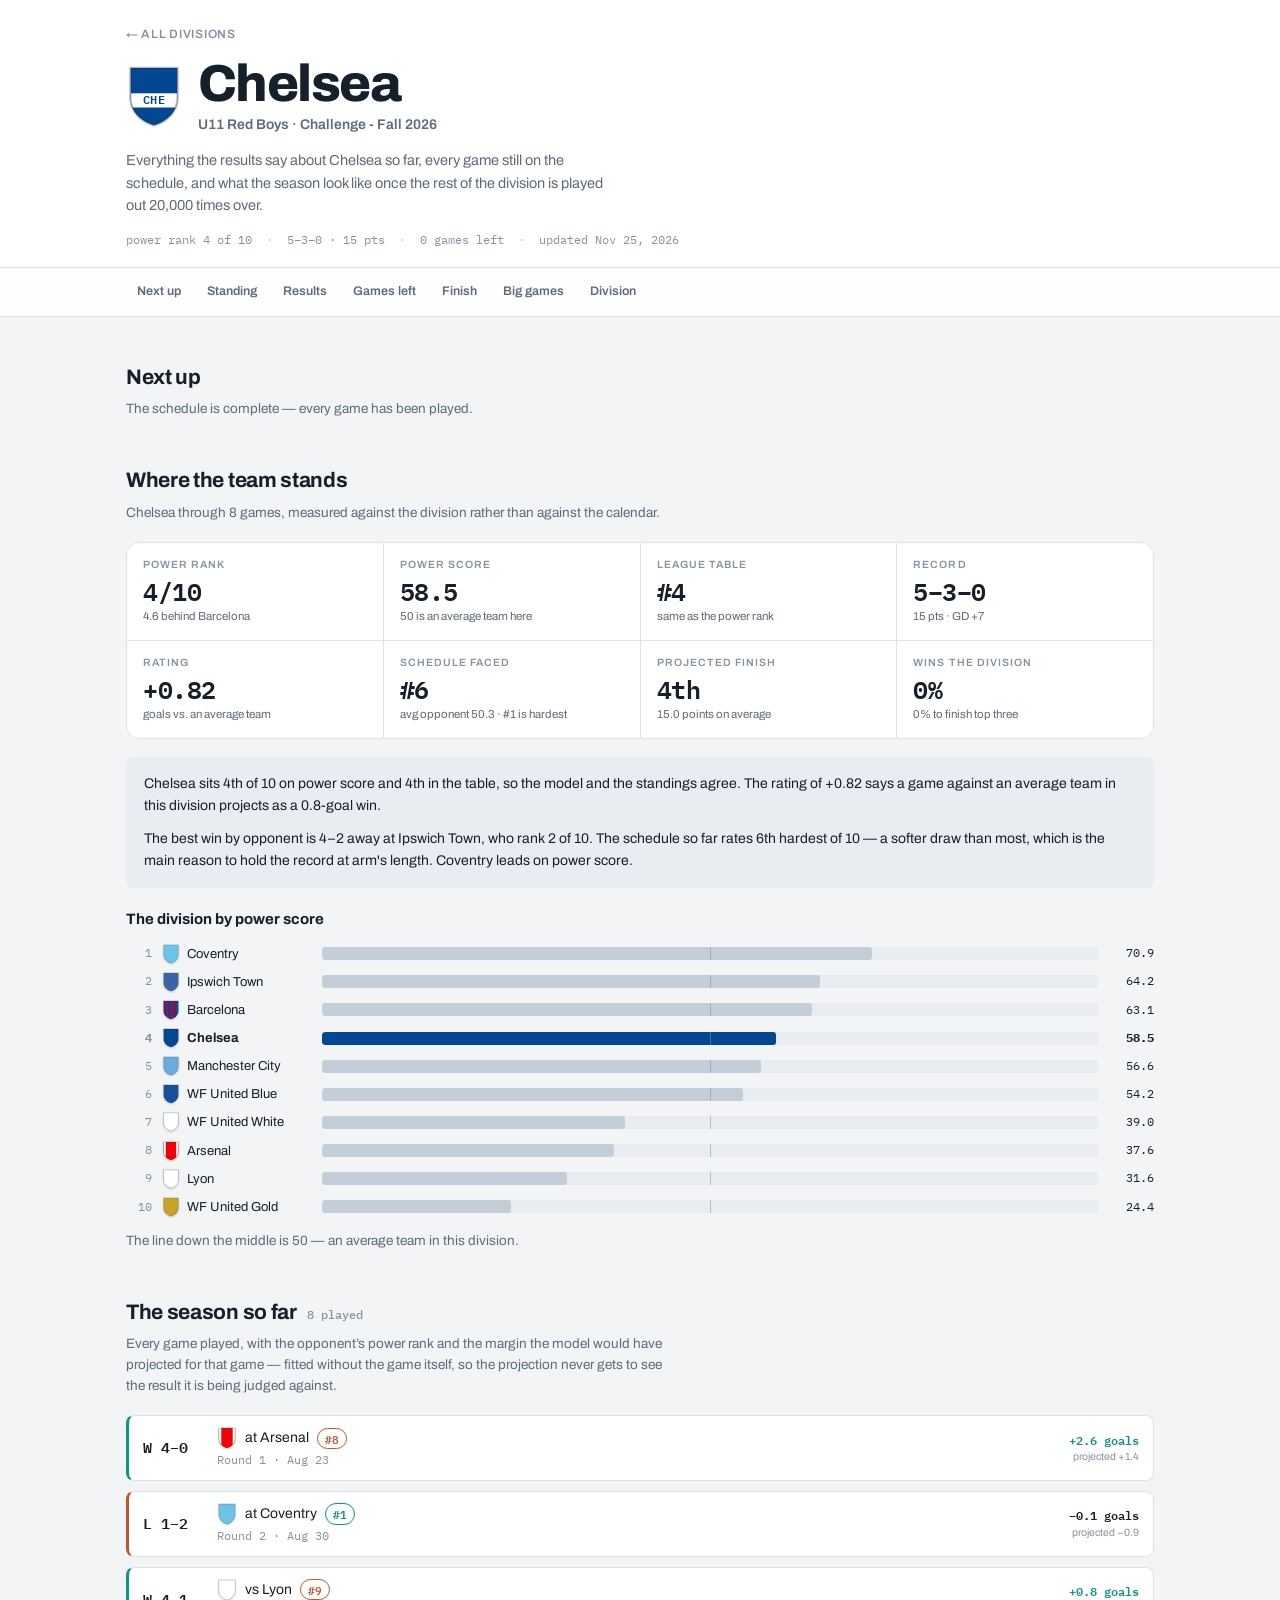
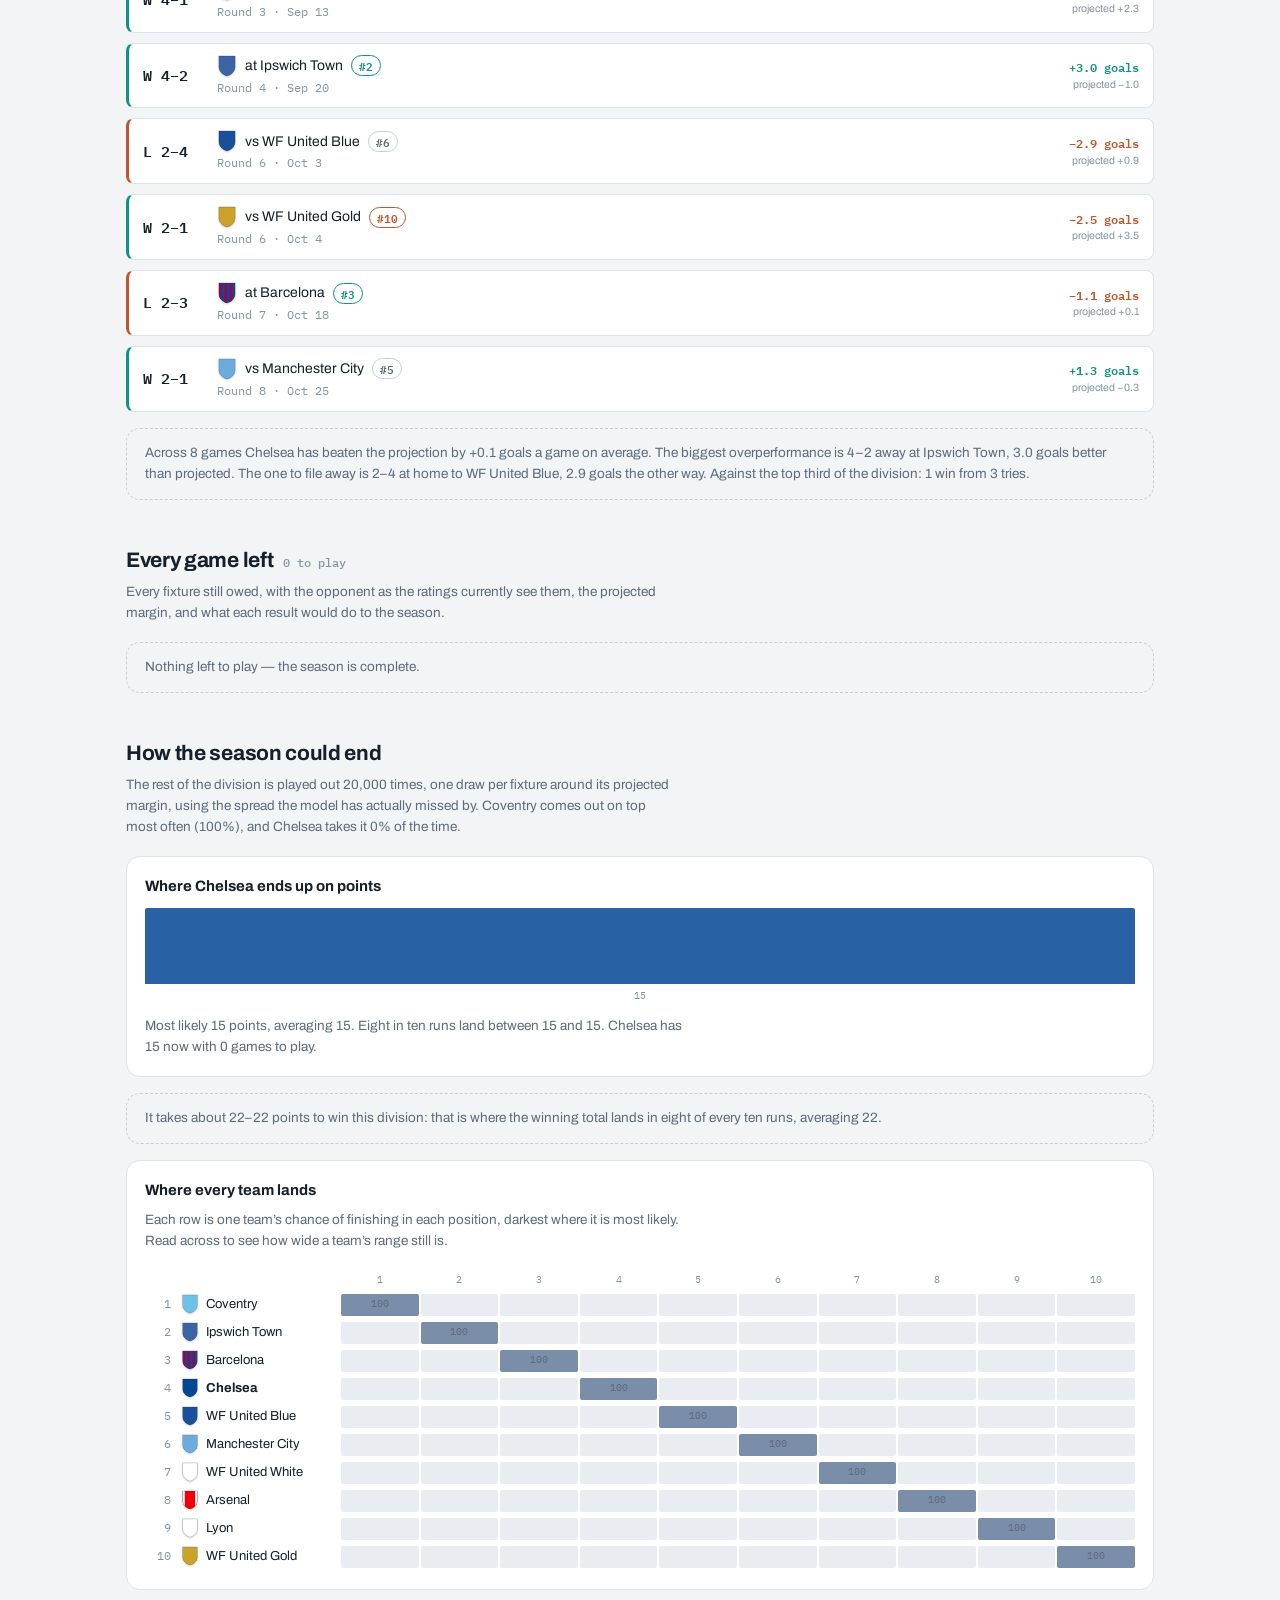
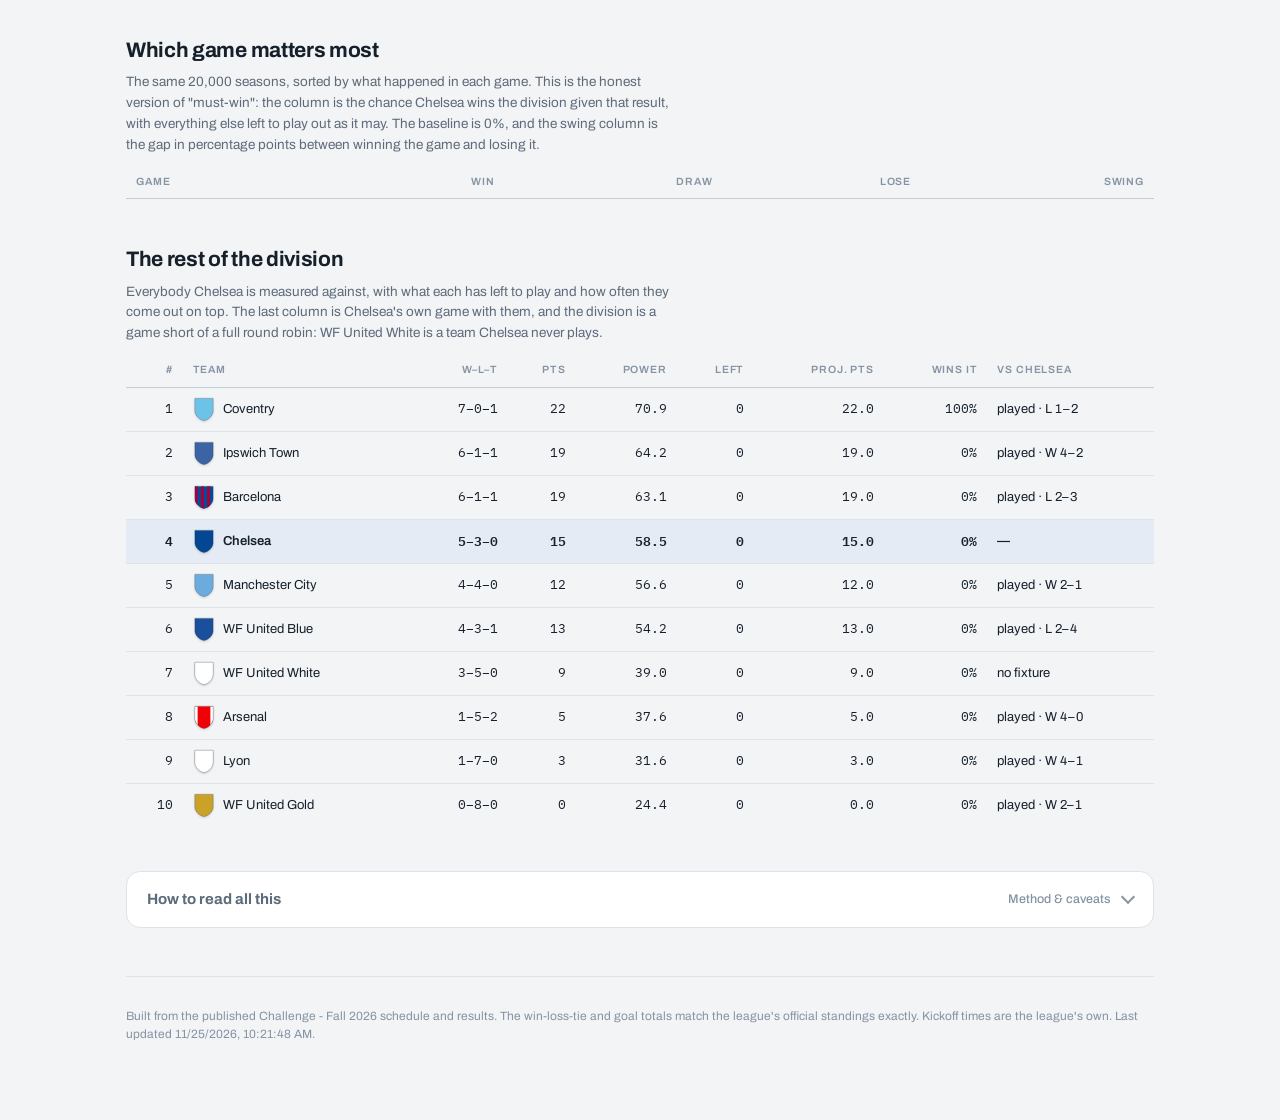
==== commit e2d1ab52: "Refresh rankings" ====
--- a/team.html
+++ b/team.html
@@ -1076,7 +1076,7 @@
 </main>
 
 <script>
-  const DATA = {"league":"Challenge - Fall 2026","generated_at":"2026-11-24T21:29:29+00:00","source_url":"https://playmetricssports.com/g/leagues/1321-2470-07598d11/teams/64255/team_view.html","featured_division":19780,"featured_team":64255,"settings":{"massey_weight":0.6,"colley_weight":0.4,"ridge":1.0,"goal_cap":4,"margin_cap":4,"margin_step":0.5},"divisions":[{"id":19774,"name":"U9 Gray Boys","gender":"M","games_played":32,"games_total":32,"rounds_complete":8,"games_moved":0,"teams":[{"id":69506,"league_team_id":64205,"name":"U09 (17) NCFCY Strikers DCH","short":"Strikers","url":"https://playmetricssports.com/g/leagues/1321-2470-07598d11/teams/64205/team_view.html","power_rank":1,"power_score":68.7,"rating":1.76,"colley":0.75,"sos":44.8,"sos_rank":8,"table_rank":1,"movement":0,"record":{"gp":8,"w":7,"l":1,"t":0,"gf":31,"ga":17,"gd":20,"pts":21},"resume":[{"opponent":"Corinthians","opponent_id":69495,"opponent_rank":8,"quality":"weak","home":false,"gf":4,"ga":1,"outcome":"W","date":"Aug 23, 2026","round":"Round 1"},{"opponent":"Fortaleza","opponent_id":69509,"opponent_rank":7,"quality":"weak","home":false,"gf":6,"ga":2,"outcome":"W","date":"Aug 30, 2026","round":"Round 2"},{"opponent":"Botafogo","opponent_id":69494,"opponent_rank":4,"quality":"middle","home":true,"gf":4,"ga":3,"outcome":"W","date":"Sep 13, 2026","round":"Round 3"},{"opponent":"Flamengo","opponent_id":69497,"opponent_rank":5,"quality":"middle","home":false,"gf":3,"ga":4,"outcome":"L","date":"Sep 20, 2026","round":"Round 4"},{"opponent":"Bahia","opponent_id":69493,"opponent_rank":2,"quality":"strong","home":true,"gf":5,"ga":1,"outcome":"W","date":"Sep 27, 2026","round":"Round 5"},{"opponent":"Cruzeiro","opponent_id":69496,"opponent_rank":3,"quality":"middle","home":false,"gf":5,"ga":4,"outcome":"W","date":"Oct  4, 2026","round":"Round 6"},{"opponent":"Sao Paolo","opponent_id":69508,"opponent_rank":6,"quality":"weak","home":true,"gf":6,"ga":2,"outcome":"W","date":"Oct 18, 2026","round":"Round 7"},{"opponent":"Corinthians","opponent_id":69495,"opponent_rank":8,"quality":"weak","home":true,"gf":4,"ga":0,"outcome":"W","date":"Oct 25, 2026","round":"Round 8"}],"org":"NCFC","host":true,"site":"DCH","girls":false,"key":"strikers","identity":{"pattern":"solid","colors":["#8C3B2F","#FFFFFF","#FFFFFF"],"code":"STR","real":false,"source":"palette","accent":{"light":"#8C3B2F","dark":"#CB7366"}}},{"id":69493,"league_team_id":64192,"name":"U09 (17) NCFCY Bahia FC","short":"Bahia","url":"https://playmetricssports.com/g/leagues/1321-2470-07598d11/teams/64192/team_view.html","power_rank":2,"power_score":66.7,"rating":1.33,"colley":0.771,"sos":48.1,"sos_rank":7,"table_rank":2,"movement":0,"record":{"gp":8,"w":7,"l":1,"t":0,"gf":26,"ga":13,"gd":13,"pts":21},"resume":[{"opponent":"Flamengo","opponent_id":69497,"opponent_rank":5,"quality":"middle","home":true,"gf":4,"ga":3,"outcome":"W","date":"Aug 23, 2026","round":"Round 1"},{"opponent":"Cruzeiro","opponent_id":69496,"opponent_rank":3,"quality":"middle","home":true,"gf":4,"ga":0,"outcome":"W","date":"Aug 30, 2026","round":"Round 2"},{"opponent":"Corinthians","opponent_id":69495,"opponent_rank":8,"quality":"weak","home":false,"gf":5,"ga":1,"outcome":"W","date":"Sep 13, 2026","round":"Round 3"},{"opponent":"Botafogo","opponent_id":69494,"opponent_rank":4,"quality":"middle","home":true,"gf":4,"ga":3,"outcome":"W","date":"Sep 20, 2026","round":"Round 4"},{"opponent":"Strikers","opponent_id":69506,"opponent_rank":1,"quality":"strong","home":false,"gf":1,"ga":5,"outcome":"L","date":"Sep 27, 2026","round":"Round 5"},{"opponent":"Sao Paolo","opponent_id":69508,"opponent_rank":6,"quality":"weak","home":false,"gf":2,"ga":0,"outcome":"W","date":"Oct  4, 2026","round":"Round 6"},{"opponent":"Fortaleza","opponent_id":69509,"opponent_rank":7,"quality":"weak","home":true,"gf":4,"ga":0,"outcome":"W","date":"Oct 18, 2026","round":"Round 7"},{"opponent":"Flamengo","opponent_id":69497,"opponent_rank":5,"quality":"middle","home":false,"gf":3,"ga":2,"outcome":"W","date":"Oct 25, 2026","round":"Round 8"}],"org":"NCFC","host":true,"site":"","girls":false,"key":"bahia","identity":{"pattern":"hoops","colors":["#0A54A0","#E30613","#FFFFFF"],"code":"BAH","real":true,"source":"club","accent":{"light":"#0A54A0","dark":"#2C8EF2"}}},{"id":69496,"league_team_id":64195,"name":"U09 (17) NCFCY Cruzeiro FC","short":"Cruzeiro","url":"https://playmetricssports.com/g/leagues/1321-2470-07598d11/teams/64195/team_view.html","power_rank":3,"power_score":59.2,"rating":0.8,"colley":0.638,"sos":49.7,"sos_rank":5,"table_rank":3,"movement":0,"record":{"gp":8,"w":5,"l":2,"t":1,"gf":24,"ga":19,"gd":7,"pts":16},"resume":[{"opponent":"Botafogo","opponent_id":69494,"opponent_rank":4,"quality":"middle","home":false,"gf":5,"ga":4,"outcome":"W","date":"Aug 23, 2026","round":"Round 1"},{"opponent":"Bahia","opponent_id":69493,"opponent_rank":2,"quality":"strong","home":false,"gf":0,"ga":4,"outcome":"L","date":"Aug 30, 2026","round":"Round 2"},{"opponent":"Sao Paolo","opponent_id":69508,"opponent_rank":6,"quality":"weak","home":true,"gf":5,"ga":3,"outcome":"W","date":"Sep 13, 2026","round":"Round 3"},{"opponent":"Fortaleza","opponent_id":69509,"opponent_rank":7,"quality":"weak","home":false,"gf":2,"ga":2,"outcome":"T","date":"Sep 20, 2026","round":"Round 4"},{"opponent":"Flamengo","opponent_id":69497,"opponent_rank":5,"quality":"middle","home":true,"gf":5,"ga":1,"outcome":"W","date":"Sep 27, 2026","round":"Round 5"},{"opponent":"Strikers","opponent_id":69506,"opponent_rank":1,"quality":"strong","home":true,"gf":4,"ga":5,"outcome":"L","date":"Oct  4, 2026","round":"Round 6"},{"opponent":"Corinthians","opponent_id":69495,"opponent_rank":8,"quality":"weak","home":false,"gf":4,"ga":0,"outcome":"W","date":"Oct 18, 2026","round":"Round 7"},{"opponent":"Botafogo","opponent_id":69494,"opponent_rank":4,"quality":"middle","home":true,"gf":2,"ga":1,"outcome":"W","date":"Oct 25, 2026","round":"Round 8"}],"org":"NCFC","host":true,"site":"","girls":false,"key":"cruzeiro","identity":{"pattern":"solid","colors":["#0B5BA9","#FFFFFF","#FFFFFF"],"code":"CRU","real":true,"source":"club","accent":{"light":"#0B5BA9","dark":"#278EF1"}}},{"id":69494,"league_team_id":64193,"name":"U09 (17) NCFCY Botafogo FC","short":"Botafogo","url":"https://playmetricssports.com/g/leagues/1321-2470-07598d11/teams/64193/team_view.html","power_rank":4,"power_score":56.5,"rating":0.98,"colley":0.513,"sos":50.3,"sos_rank":4,"table_rank":4,"movement":0,"record":{"gp":8,"w":4,"l":4,"t":0,"gf":27,"ga":22,"gd":9,"pts":12},"resume":[{"opponent":"Cruzeiro","opponent_id":69496,"opponent_rank":3,"quality":"middle","home":true,"gf":4,"ga":5,"outcome":"L","date":"Aug 23, 2026","round":"Round 1"},{"opponent":"Corinthians","opponent_id":69495,"opponent_rank":8,"quality":"weak","home":true,"gf":7,"ga":3,"outcome":"W","date":"Aug 30, 2026","round":"Round 2"},{"opponent":"Strikers","opponent_id":69506,"opponent_rank":1,"quality":"strong","home":false,"gf":3,"ga":4,"outcome":"L","date":"Sep 13, 2026","round":"Round 3"},{"opponent":"Bahia","opponent_id":69493,"opponent_rank":2,"quality":"strong","home":false,"gf":3,"ga":4,"outcome":"L","date":"Sep 20, 2026","round":"Round 4"},{"opponent":"Sao Paolo","opponent_id":69508,"opponent_rank":6,"quality":"weak","home":true,"gf":5,"ga":1,"outcome":"W","date":"Sep 27, 2026","round":"Round 5"},{"opponent":"Flamengo","opponent_id":69497,"opponent_rank":5,"quality":"middle","home":true,"gf":5,"ga":4,"outcome":"W","date":"Oct 18, 2026","round":"Round 7"},{"opponent":"Cruzeiro","opponent_id":69496,"opponent_rank":3,"quality":"middle","home":false,"gf":1,"ga":2,"outcome":"L","date":"Oct 25, 2026","round":"Round 8"},{"opponent":"Fortaleza","opponent_id":69509,"opponent_rank":7,"quality":"weak","home":false,"gf":4,"ga":0,"outcome":"W","date":"Oct 31, 2026","round":"Round 6"}],"org":"NCFC","host":true,"site":"","girls":false,"key":"botafogo","identity":{"pattern":"stripes","colors":["#000000","#FFFFFF","#FFFFFF"],"code":"BOT","real":true,"source":"club","accent":{"light":"#000000","dark":"#8C8C8C"}}},{"id":69497,"league_team_id":64196,"name":"U09 (17) NCFCY Flamengo FC","short":"Flamengo","url":"https://playmetricssports.com/g/leagues/1321-2470-07598d11/teams/64196/team_view.html","power_rank":5,"power_score":51.4,"rating":0.33,"colley":0.479,"sos":51.9,"sos_rank":2,"table_rank":5,"movement":0,"record":{"gp":8,"w":3,"l":4,"t":1,"gf":25,"ga":21,"gd":2,"pts":10},"resume":[{"opponent":"Bahia","opponent_id":69493,"opponent_rank":2,"quality":"strong","home":false,"gf":3,"ga":4,"outcome":"L","date":"Aug 23, 2026","round":"Round 1"},{"opponent":"Sao Paolo","opponent_id":69508,"opponent_rank":6,"quality":"weak","home":false,"gf":3,"ga":3,"outcome":"T","date":"Aug 30, 2026","round":"Round 2"},{"opponent":"Fortaleza","opponent_id":69509,"opponent_rank":7,"quality":"weak","home":true,"gf":4,"ga":0,"outcome":"W","date":"Sep 13, 2026","round":"Round 3"},{"opponent":"Strikers","opponent_id":69506,"opponent_rank":1,"quality":"strong","home":true,"gf":4,"ga":3,"outcome":"W","date":"Sep 20, 2026","round":"Round 4"},{"opponent":"Cruzeiro","opponent_id":69496,"opponent_rank":3,"quality":"middle","home":false,"gf":1,"ga":5,"outcome":"L","date":"Sep 27, 2026","round":"Round 5"},{"opponent":"Botafogo","opponent_id":69494,"opponent_rank":4,"quality":"middle","home":false,"gf":4,"ga":5,"outcome":"L","date":"Oct 18, 2026","round":"Round 7"},{"opponent":"Bahia","opponent_id":69493,"opponent_rank":2,"quality":"strong","home":true,"gf":2,"ga":3,"outcome":"L","date":"Oct 25, 2026","round":"Round 8"},{"opponent":"Corinthians","opponent_id":69495,"opponent_rank":8,"quality":"weak","home":true,"gf":4,"ga":0,"outcome":"W","date":"Oct 31, 2026","round":"Round 6"}],"org":"NCFC","host":true,"site":"","girls":false,"key":"flamengo","identity":{"pattern":"hoops","colors":["#C52613","#000000","#FFFFFF"],"code":"FLA","real":true,"source":"club","accent":{"light":"#C52613","dark":"#ED5B4A"}}},{"id":69508,"league_team_id":64207,"name":"U09 (17) NCFCY Sao Paolo HSFV","short":"Sao Paolo","url":"https://playmetricssports.com/g/leagues/1321-2470-07598d11/teams/64207/team_view.html","power_rank":6,"power_score":38.4,"rating":-1.07,"colley":0.342,"sos":49.2,"sos_rank":6,"table_rank":6,"movement":0,"record":{"gp":8,"w":2,"l":5,"t":1,"gf":18,"ga":24,"gd":-9,"pts":7},"resume":[{"opponent":"Fortaleza","opponent_id":69509,"opponent_rank":7,"quality":"weak","home":true,"gf":2,"ga":4,"outcome":"L","date":"Aug 23, 2026","round":"Round 1"},{"opponent":"Flamengo","opponent_id":69497,"opponent_rank":5,"quality":"middle","home":true,"gf":3,"ga":3,"outcome":"T","date":"Aug 30, 2026","round":"Round 2"},{"opponent":"Cruzeiro","opponent_id":69496,"opponent_rank":3,"quality":"middle","home":false,"gf":3,"ga":5,"outcome":"L","date":"Sep 13, 2026","round":"Round 3"},{"opponent":"Corinthians","opponent_id":69495,"opponent_rank":8,"quality":"weak","home":true,"gf":5,"ga":1,"outcome":"W","date":"Sep 20, 2026","round":"Round 4"},{"opponent":"Botafogo","opponent_id":69494,"opponent_rank":4,"quality":"middle","home":false,"gf":1,"ga":5,"outcome":"L","date":"Sep 27, 2026","round":"Round 5"},{"opponent":"Bahia","opponent_id":69493,"opponent_rank":2,"quality":"strong","home":true,"gf":0,"ga":2,"outcome":"L","date":"Oct  4, 2026","round":"Round 6"},{"opponent":"Strikers","opponent_id":69506,"opponent_rank":1,"quality":"strong","home":false,"gf":2,"ga":6,"outcome":"L","date":"Oct 18, 2026","round":"Round 7"},{"opponent":"Fortaleza","opponent_id":69509,"opponent_rank":7,"quality":"weak","home":false,"gf":3,"ga":2,"outcome":"W","date":"Oct 25, 2026","round":"Round 8"}],"org":"NCFC","host":true,"site":"HSFV","girls":false,"key":"saopaolo","identity":{"pattern":"hoops","colors":["#FFFFFF","#E30613","#000000"],"code":"SAO","real":true,"source":"club","accent":{"light":"#E30613","dark":"#FA4A55"}}},{"id":69509,"league_team_id":64208,"name":"U09 (17) NCFCY Fortaleza FC","short":"Fortaleza","url":"https://playmetricssports.com/g/leagues/1321-2470-07598d11/teams/64208/team_view.html","power_rank":7,"power_score":31.8,"rating":-1.71,"colley":0.258,"sos":50.8,"sos_rank":3,"table_rank":7,"movement":0,"record":{"gp":8,"w":1,"l":6,"t":1,"gf":12,"ga":26,"gd":-16,"pts":4},"resume":[{"opponent":"Sao Paolo","opponent_id":69508,"opponent_rank":6,"quality":"weak","home":false,"gf":4,"ga":2,"outcome":"W","date":"Aug 23, 2026","round":"Round 1"},{"opponent":"Strikers","opponent_id":69506,"opponent_rank":1,"quality":"strong","home":true,"gf":2,"ga":6,"outcome":"L","date":"Aug 30, 2026","round":"Round 2"},{"opponent":"Flamengo","opponent_id":69497,"opponent_rank":5,"quality":"middle","home":false,"gf":0,"ga":4,"outcome":"L","date":"Sep 13, 2026","round":"Round 3"},{"opponent":"Cruzeiro","opponent_id":69496,"opponent_rank":3,"quality":"middle","home":true,"gf":2,"ga":2,"outcome":"T","date":"Sep 20, 2026","round":"Round 4"},{"opponent":"Corinthians","opponent_id":69495,"opponent_rank":8,"quality":"weak","home":false,"gf":2,"ga":3,"outcome":"L","date":"Sep 27, 2026","round":"Round 5"},{"opponent":"Bahia","opponent_id":69493,"opponent_rank":2,"quality":"strong","home":false,"gf":0,"ga":4,"outcome":"L","date":"Oct 18, 2026","round":"Round 7"},{"opponent":"Sao Paolo","opponent_id":69508,"opponent_rank":6,"quality":"weak","home":true,"gf":2,"ga":3,"outcome":"L","date":"Oct 25, 2026","round":"Round 8"},{"opponent":"Botafogo","opponent_id":69494,"opponent_rank":4,"quality":"middle","home":true,"gf":0,"ga":4,"outcome":"L","date":"Oct 31, 2026","round":"Round 6"}],"org":"NCFC","host":true,"site":"","girls":false,"key":"fortaleza","identity":{"pattern":"stripes","colors":["#0A2C6B","#E30613","#FFFFFF"],"code":"FOR","real":true,"source":"club","accent":{"light":"#0A2C6B","dark":"#538AEF"}}},{"id":69495,"league_team_id":64194,"name":"U09 (17) NCFCY Corinthians FC","short":"Corinthians","url":"https://playmetricssports.com/g/leagues/1321-2470-07598d11/teams/64194/team_view.html","power_rank":8,"power_score":27.1,"rating":-2.42,"colley":0.25,"sos":55.2,"sos_rank":1,"table_rank":8,"movement":0,"record":{"gp":8,"w":1,"l":7,"t":0,"gf":9,"ga":30,"gd":-26,"pts":3},"resume":[{"opponent":"Strikers","opponent_id":69506,"opponent_rank":1,"quality":"strong","home":true,"gf":1,"ga":4,"outcome":"L","date":"Aug 23, 2026","round":"Round 1"},{"opponent":"Botafogo","opponent_id":69494,"opponent_rank":4,"quality":"middle","home":false,"gf":3,"ga":7,"outcome":"L","date":"Aug 30, 2026","round":"Round 2"},{"opponent":"Bahia","opponent_id":69493,"opponent_rank":2,"quality":"strong","home":true,"gf":1,"ga":5,"outcome":"L","date":"Sep 13, 2026","round":"Round 3"},{"opponent":"Sao Paolo","opponent_id":69508,"opponent_rank":6,"quality":"weak","home":false,"gf":1,"ga":5,"outcome":"L","date":"Sep 20, 2026","round":"Round 4"},{"opponent":"Fortaleza","opponent_id":69509,"opponent_rank":7,"quality":"weak","home":true,"gf":3,"ga":2,"outcome":"W","date":"Sep 27, 2026","round":"Round 5"},{"opponent":"Cruzeiro","opponent_id":69496,"opponent_rank":3,"quality":"middle","home":true,"gf":0,"ga":4,"outcome":"L","date":"Oct 18, 2026","round":"Round 7"},{"opponent":"Strikers","opponent_id":69506,"opponent_rank":1,"quality":"strong","home":false,"gf":0,"ga":4,"outcome":"L","date":"Oct 25, 2026","round":"Round 8"},{"opponent":"Flamengo","opponent_id":69497,"opponent_rank":5,"quality":"middle","home":false,"gf":0,"ga":4,"outcome":"L","date":"Oct 31, 2026","round":"Round 6"}],"org":"NCFC","host":true,"site":"","girls":false,"key":"corinthians","identity":{"pattern":"solid","colors":["#FFFFFF","#000000","#000000"],"code":"COR","real":true,"source":"club","accent":{"light":"#000000","dark":"#8C8C8C"}}}],"upcoming":[]},{"id":19775,"name":"U9 Girls","gender":"F","games_played":32,"games_total":32,"rounds_complete":8,"games_moved":0,"teams":[{"id":69511,"league_team_id":64209,"name":"U09 (17) NCFCY Current HSFV G","short":"Current","url":"https://playmetricssports.com/g/leagues/1321-2470-07598d11/teams/64209/team_view.html","power_rank":1,"power_score":78.3,"rating":2.01,"colley":0.808,"sos":45.0,"sos_rank":8,"table_rank":1,"movement":0,"record":{"gp":8,"w":7,"l":0,"t":1,"gf":29,"ga":10,"gd":21,"pts":22},"resume":[{"opponent":"Trinity","opponent_id":69489,"opponent_rank":7,"quality":"weak","home":true,"gf":4,"ga":1,"outcome":"W","date":"Aug 23, 2026","round":"Round 1"},{"opponent":"Sporting","opponent_id":69491,"opponent_rank":6,"quality":"weak","home":true,"gf":4,"ga":2,"outcome":"W","date":"Sep 12, 2026","round":"Round 3"},{"opponent":"Sun","opponent_id":69490,"opponent_rank":3,"quality":"middle","home":false,"gf":4,"ga":0,"outcome":"W","date":"Sep 13, 2026","round":"Round 3"},{"opponent":"Teal","opponent_id":69625,"opponent_rank":2,"quality":"strong","home":false,"gf":1,"ga":1,"outcome":"T","date":"Sep 19, 2026","round":"Round 4"},{"opponent":"WF United Red","opponent_id":69492,"opponent_rank":4,"quality":"middle","home":true,"gf":5,"ga":2,"outcome":"W","date":"Oct 18, 2026","round":"Round 7"},{"opponent":"Brooklyn","opponent_id":69488,"opponent_rank":5,"quality":"middle","home":true,"gf":4,"ga":2,"outcome":"W","date":"Oct 24, 2026","round":"Round 4"},{"opponent":"Trinity","opponent_id":69489,"opponent_rank":7,"quality":"weak","home":false,"gf":5,"ga":2,"outcome":"W","date":"Oct 25, 2026","round":"Round 8"},{"opponent":"WF United Black","opponent_id":69505,"opponent_rank":8,"quality":"weak","home":false,"gf":4,"ga":0,"outcome":"W","date":"Oct 31, 2026","round":"Round 6"}],"org":"NCFC","host":true,"site":"HSFV","girls":true,"key":"current","identity":{"pattern":"solid","colors":["#008C95","#C8102E","#FFFFFF"],"code":"KC","real":true,"source":"club","accent":{"light":"#008C95","dark":"#009AA4"}}},{"id":69625,"league_team_id":64211,"name":"U09 (17) TFA Teal G","short":"Teal","url":"https://playmetricssports.com/g/leagues/1321-2470-07598d11/teams/64211/team_view.html","power_rank":2,"power_score":63.9,"rating":1.01,"colley":0.646,"sos":48.8,"sos_rank":6,"table_rank":2,"movement":0,"record":{"gp":8,"w":4,"l":1,"t":3,"gf":25,"ga":18,"gd":10,"pts":15},"resume":[{"opponent":"Sun","opponent_id":69490,"opponent_rank":3,"quality":"middle","home":false,"gf":6,"ga":4,"outcome":"W","date":"Aug 23, 2026","round":"Round 1"},{"opponent":"WF United Red","opponent_id":69492,"opponent_rank":4,"quality":"middle","home":false,"gf":3,"ga":5,"outcome":"L","date":"Aug 30, 2026","round":"Round 2"},{"opponent":"Brooklyn","opponent_id":69488,"opponent_rank":5,"quality":"middle","home":true,"gf":4,"ga":2,"outcome":"W","date":"Sep 13, 2026","round":"Round 3"},{"opponent":"Current","opponent_id":69511,"opponent_rank":1,"quality":"strong","home":true,"gf":1,"ga":1,"outcome":"T","date":"Sep 19, 2026","round":"Round 4"},{"opponent":"Trinity","opponent_id":69489,"opponent_rank":7,"quality":"weak","home":false,"gf":1,"ga":1,"outcome":"T","date":"Sep 20, 2026","round":"Round 4"},{"opponent":"Sporting","opponent_id":69491,"opponent_rank":6,"quality":"weak","home":false,"gf":5,"ga":1,"outcome":"W","date":"Oct  3, 2026","round":"Round 6"},{"opponent":"WF United Black","opponent_id":69505,"opponent_rank":8,"quality":"weak","home":true,"gf":4,"ga":4,"outcome":"T","date":"Oct 18, 2026","round":"Round 7"},{"opponent":"Sun","opponent_id":69490,"opponent_rank":3,"quality":"middle","home":true,"gf":5,"ga":1,"outcome":"W","date":"Oct 25, 2026","round":"Round 8"}],"org":"TFA","host":false,"site":"","girls":true,"key":"teal","identity":{"pattern":"solid","colors":["#0E8C8C","#FFFFFF","#FFFFFF"],"code":"TEA","real":false,"source":"name","accent":{"light":"#0E8C8C","dark":"#109B9B"}}},{"id":69490,"league_team_id":64189,"name":"U09 (17) NCFCY Sun FC G","short":"Sun","url":"https://playmetricssports.com/g/leagues/1321-2470-07598d11/teams/64189/team_view.html","power_rank":3,"power_score":54.6,"rating":0.1,"colley":0.604,"sos":51.2,"sos_rank":3,"table_rank":3,"movement":0,"record":{"gp":8,"w":5,"l":3,"t":0,"gf":23,"ga":21,"gd":0,"pts":15},"resume":[{"opponent":"Teal","opponent_id":69625,"opponent_rank":2,"quality":"strong","home":true,"gf":4,"ga":6,"outcome":"L","date":"Aug 23, 2026","round":"Round 1"},{"opponent":"Brooklyn","opponent_id":69488,"opponent_rank":5,"quality":"middle","home":false,"gf":3,"ga":2,"outcome":"W","date":"Aug 30, 2026","round":"Round 2"},{"opponent":"Current","opponent_id":69511,"opponent_rank":1,"quality":"strong","home":true,"gf":0,"ga":4,"outcome":"L","date":"Sep 13, 2026","round":"Round 3"},{"opponent":"WF United Black","opponent_id":69505,"opponent_rank":8,"quality":"weak","home":false,"gf":5,"ga":2,"outcome":"W","date":"Sep 20, 2026","round":"Round 4"},{"opponent":"WF United Red","opponent_id":69492,"opponent_rank":4,"quality":"middle","home":true,"gf":4,"ga":3,"outcome":"W","date":"Sep 27, 2026","round":"Round 5"},{"opponent":"Trinity","opponent_id":69489,"opponent_rank":7,"quality":"weak","home":false,"gf":3,"ga":1,"outcome":"W","date":"Oct  4, 2026","round":"Round 6"},{"opponent":"Sporting","opponent_id":69491,"opponent_rank":6,"quality":"weak","home":true,"gf":4,"ga":1,"outcome":"W","date":"Oct 18, 2026","round":"Round 7"},{"opponent":"Teal","opponent_id":69625,"opponent_rank":2,"quality":"strong","home":false,"gf":1,"ga":5,"outcome":"L","date":"Oct 25, 2026","round":"Round 8"}],"org":"NCFC","host":true,"site":"","girls":true,"key":"sun","identity":{"pattern":"solid","colors":["#93531C","#1B1B1B","#FFFFFF"],"code":"SUN","real":false,"source":"palette","accent":{"light":"#93531C","dark":"#CF7527"}}},{"id":69492,"league_team_id":64191,"name":"U09 (17) NCFCY WF United Red G","short":"WF United Red","url":"https://playmetricssports.com/g/leagues/1321-2470-07598d11/teams/64191/team_view.html","power_rank":4,"power_score":53.9,"rating":0.35,"colley":0.525,"sos":46.9,"sos_rank":7,"table_rank":4,"movement":0,"record":{"gp":8,"w":4,"l":3,"t":1,"gf":22,"ga":18,"gd":5,"pts":13},"resume":[{"opponent":"WF United Black","opponent_id":69505,"opponent_rank":8,"quality":"weak","home":false,"gf":5,"ga":1,"outcome":"W","date":"Aug 23, 2026","round":"Round 1"},{"opponent":"Teal","opponent_id":69625,"opponent_rank":2,"quality":"strong","home":true,"gf":5,"ga":3,"outcome":"W","date":"Aug 30, 2026","round":"Round 2"},{"opponent":"Trinity","opponent_id":69489,"opponent_rank":7,"quality":"weak","home":false,"gf":2,"ga":3,"outcome":"L","date":"Sep 13, 2026","round":"Round 3"},{"opponent":"Sporting","opponent_id":69491,"opponent_rank":6,"quality":"weak","home":true,"gf":3,"ga":1,"outcome":"W","date":"Sep 20, 2026","round":"Round 4"},{"opponent":"Sun","opponent_id":69490,"opponent_rank":3,"quality":"middle","home":false,"gf":3,"ga":4,"outcome":"L","date":"Sep 27, 2026","round":"Round 5"},{"opponent":"Current","opponent_id":69511,"opponent_rank":1,"quality":"strong","home":false,"gf":2,"ga":5,"outcome":"L","date":"Oct 18, 2026","round":"Round 7"},{"opponent":"WF United Black","opponent_id":69505,"opponent_rank":8,"quality":"weak","home":true,"gf":3,"ga":1,"outcome":"W","date":"Oct 24, 2026","round":"Round 8"},{"opponent":"Brooklyn","opponent_id":69488,"opponent_rank":5,"quality":"middle","home":true,"gf":1,"ga":1,"outcome":"T","date":"Oct 31, 2026","round":"Round 6"}],"org":"NCFC","host":true,"site":"","girls":true,"key":"wfunitedred","identity":{"pattern":"solid","colors":["#C8102E","#FFFFFF","#FFFFFF"],"code":"WUR","real":false,"source":"name","accent":{"light":"#C8102E","dark":"#F1536D"}}},{"id":69488,"league_team_id":64187,"name":"U09 (17) NCFCY Brooklyn FC G","short":"Brooklyn","url":"https://playmetricssports.com/g/leagues/1321-2470-07598d11/teams/64187/team_view.html","power_rank":5,"power_score":43.0,"rating":-0.37,"colley":0.396,"sos":49.4,"sos_rank":5,"table_rank":5,"movement":0,"record":{"gp":8,"w":2,"l":4,"t":2,"gf":15,"ga":19,"gd":-3,"pts":8},"resume":[{"opponent":"Sporting","opponent_id":69491,"opponent_rank":6,"quality":"weak","home":true,"gf":0,"ga":4,"outcome":"L","date":"Aug 23, 2026","round":"Round 1"},{"opponent":"Sun","opponent_id":69490,"opponent_rank":3,"quality":"middle","home":true,"gf":2,"ga":3,"outcome":"L","date":"Aug 30, 2026","round":"Round 2"},{"opponent":"Teal","opponent_id":69625,"opponent_rank":2,"quality":"strong","home":false,"gf":2,"ga":4,"outcome":"L","date":"Sep 13, 2026","round":"Round 3"},{"opponent":"WF United Black","opponent_id":69505,"opponent_rank":8,"quality":"weak","home":true,"gf":2,"ga":0,"outcome":"W","date":"Sep 27, 2026","round":"Round 5"},{"opponent":"Trinity","opponent_id":69489,"opponent_rank":7,"quality":"weak","home":true,"gf":5,"ga":1,"outcome":"W","date":"Oct 18, 2026","round":"Round 7"},{"opponent":"Current","opponent_id":69511,"opponent_rank":1,"quality":"strong","home":false,"gf":2,"ga":4,"outcome":"L","date":"Oct 24, 2026","round":"Round 4"},{"opponent":"Sporting","opponent_id":69491,"opponent_rank":6,"quality":"weak","home":false,"gf":2,"ga":2,"outcome":"T","date":"Oct 25, 2026","round":"Round 8"},{"opponent":"WF United Red","opponent_id":69492,"opponent_rank":4,"quality":"middle","home":false,"gf":1,"ga":1,"outcome":"T","date":"Oct 31, 2026","round":"Round 6"}],"org":"NCFC","host":true,"site":"","girls":true,"key":"brooklyn","identity":{"pattern":"solid","colors":["#33566E","#FFFFFF","#FFFFFF"],"code":"BRO","real":false,"source":"palette","accent":{"light":"#33566E","dark":"#5E92B5"}}},{"id":69491,"league_team_id":64190,"name":"U09 (17) NCFCY Sporting G","short":"Sporting","url":"https://playmetricssports.com/g/leagues/1321-2470-07598d11/teams/64190/team_view.html","power_rank":6,"power_score":38.4,"rating":-0.74,"colley":0.354,"sos":50.6,"sos_rank":4,"table_rank":6,"movement":0,"record":{"gp":8,"w":1,"l":4,"t":3,"gf":14,"ga":20,"gd":-7,"pts":6},"resume":[{"opponent":"Brooklyn","opponent_id":69488,"opponent_rank":5,"quality":"middle","home":false,"gf":4,"ga":0,"outcome":"W","date":"Aug 23, 2026","round":"Round 1"},{"opponent":"Current","opponent_id":69511,"opponent_rank":1,"quality":"strong","home":false,"gf":2,"ga":4,"outcome":"L","date":"Sep 12, 2026","round":"Round 3"},{"opponent":"WF United Black","opponent_id":69505,"opponent_rank":8,"quality":"weak","home":true,"gf":2,"ga":2,"outcome":"T","date":"Sep 13, 2026","round":"Round 3"},{"opponent":"WF United Red","opponent_id":69492,"opponent_rank":4,"quality":"middle","home":false,"gf":1,"ga":3,"outcome":"L","date":"Sep 20, 2026","round":"Round 4"},{"opponent":"Trinity","opponent_id":69489,"opponent_rank":7,"quality":"weak","home":true,"gf":1,"ga":1,"outcome":"T","date":"Sep 27, 2026","round":"Round 5"},{"opponent":"Teal","opponent_id":69625,"opponent_rank":2,"quality":"strong","home":true,"gf":1,"ga":5,"outcome":"L","date":"Oct  3, 2026","round":"Round 6"},{"opponent":"Sun","opponent_id":69490,"opponent_rank":3,"quality":"middle","home":false,"gf":1,"ga":4,"outcome":"L","date":"Oct 18, 2026","round":"Round 7"},{"opponent":"Brooklyn","opponent_id":69488,"opponent_rank":5,"quality":"middle","home":true,"gf":2,"ga":2,"outcome":"T","date":"Oct 25, 2026","round":"Round 8"}],"org":"NCFC","host":true,"site":"","girls":true,"key":"sporting","identity":{"pattern":"hoops","colors":["#008057","#FFFFFF","#FFFFFF"],"code":"SCP","real":true,"source":"club","accent":{"light":"#008057","dark":"#009F6C"}}},{"id":69489,"league_team_id":64188,"name":"U09 (17) NCFCY Trinity G","short":"Trinity","url":"https://playmetricssports.com/g/leagues/1321-2470-07598d11/teams/64188/team_view.html","power_rank":7,"power_score":38.4,"rating":-0.9,"colley":0.392,"sos":55.0,"sos_rank":1,"table_rank":7,"movement":0,"record":{"gp":8,"w":1,"l":4,"t":3,"gf":12,"ga":21,"gd":-11,"pts":6},"resume":[{"opponent":"Current","opponent_id":69511,"opponent_rank":1,"quality":"strong","home":false,"gf":1,"ga":4,"outcome":"L","date":"Aug 23, 2026","round":"Round 1"},{"opponent":"WF United Black","opponent_id":69505,"opponent_rank":8,"quality":"weak","home":false,"gf":2,"ga":2,"outcome":"T","date":"Aug 30, 2026","round":"Round 2"},{"opponent":"WF United Red","opponent_id":69492,"opponent_rank":4,"quality":"middle","home":true,"gf":3,"ga":2,"outcome":"W","date":"Sep 13, 2026","round":"Round 3"},{"opponent":"Teal","opponent_id":69625,"opponent_rank":2,"quality":"strong","home":true,"gf":1,"ga":1,"outcome":"T","date":"Sep 20, 2026","round":"Round 4"},{"opponent":"Sporting","opponent_id":69491,"opponent_rank":6,"quality":"weak","home":false,"gf":1,"ga":1,"outcome":"T","date":"Sep 27, 2026","round":"Round 5"},{"opponent":"Sun","opponent_id":69490,"opponent_rank":3,"quality":"middle","home":true,"gf":1,"ga":3,"outcome":"L","date":"Oct  4, 2026","round":"Round 6"},{"opponent":"Brooklyn","opponent_id":69488,"opponent_rank":5,"quality":"middle","home":false,"gf":1,"ga":5,"outcome":"L","date":"Oct 18, 2026","round":"Round 7"},{"opponent":"Current","opponent_id":69511,"opponent_rank":1,"quality":"strong","home":true,"gf":2,"ga":5,"outcome":"L","date":"Oct 25, 2026","round":"Round 8"}],"org":"NCFC","host":true,"site":"","girls":true,"key":"trinity","identity":{"pattern":"band","colors":["#6A3A70","#FFFFFF","#FFFFFF"],"code":"TRI","real":false,"source":"palette","accent":{"light":"#6A3A70","dark":"#B177B8"}}},{"id":69505,"league_team_id":64204,"name":"U09 (17) NCFCY WF United Black G","short":"WF United Black","url":"https://playmetricssports.com/g/leagues/1321-2470-07598d11/teams/64204/team_view.html","power_rank":8,"power_score":29.4,"rating":-1.46,"colley":0.275,"sos":53.1,"sos_rank":2,"table_rank":8,"movement":0,"record":{"gp":8,"w":0,"l":5,"t":3,"gf":12,"ga":25,"gd":-15,"pts":3},"resume":[{"opponent":"WF United Red","opponent_id":69492,"opponent_rank":4,"quality":"middle","home":true,"gf":1,"ga":5,"outcome":"L","date":"Aug 23, 2026","round":"Round 1"},{"opponent":"Trinity","opponent_id":69489,"opponent_rank":7,"quality":"weak","home":true,"gf":2,"ga":2,"outcome":"T","date":"Aug 30, 2026","round":"Round 2"},{"opponent":"Sporting","opponent_id":69491,"opponent_rank":6,"quality":"weak","home":false,"gf":2,"ga":2,"outcome":"T","date":"Sep 13, 2026","round":"Round 3"},{"opponent":"Sun","opponent_id":69490,"opponent_rank":3,"quality":"middle","home":true,"gf":2,"ga":5,"outcome":"L","date":"Sep 20, 2026","round":"Round 4"},{"opponent":"Brooklyn","opponent_id":69488,"opponent_rank":5,"quality":"middle","home":false,"gf":0,"ga":2,"outcome":"L","date":"Sep 27, 2026","round":"Round 5"},{"opponent":"Teal","opponent_id":69625,"opponent_rank":2,"quality":"strong","home":false,"gf":4,"ga":4,"outcome":"T","date":"Oct 18, 2026","round":"Round 7"},{"opponent":"WF United Red","opponent_id":69492,"opponent_rank":4,"quality":"middle","home":false,"gf":1,"ga":3,"outcome":"L","date":"Oct 24, 2026","round":"Round 8"},{"opponent":"Current","opponent_id":69511,"opponent_rank":1,"quality":"strong","home":true,"gf":0,"ga":4,"outcome":"L","date":"Oct 31, 2026","round":"Round 6"}],"org":"NCFC","host":true,"site":"","girls":true,"key":"wfunitedblack","identity":{"pattern":"solid","colors":["#1B1B1B","#FFFFFF","#FFFFFF"],"code":"WUB","real":false,"source":"name","accent":{"light":"#1B1B1B","dark":"#8B8B8B"}}}],"upcoming":[]},{"id":19776,"name":"U9 Red Boys","gender":"M","games_played":40,"games_total":40,"rounds_complete":8,"games_moved":0,"teams":[{"id":69621,"league_team_id":64210,"name":"U09 (17) FWSC United Lightning","short":"United Lightning","url":"https://playmetricssports.com/g/leagues/1321-2470-07598d11/teams/64210/team_view.html","power_rank":1,"power_score":75.1,"rating":2.89,"colley":0.896,"sos":49.9,"sos_rank":6,"table_rank":1,"movement":0,"record":{"gp":8,"w":8,"l":0,"t":0,"gf":32,"ga":16,"gd":26,"pts":24},"resume":[{"opponent":"Palmeiras","opponent_id":69500,"opponent_rank":2,"quality":"strong","home":true,"gf":6,"ga":2,"outcome":"W","date":"Aug 23, 2026","round":"Round 1"},{"opponent":"Remo","opponent_id":69502,"opponent_rank":8,"quality":"weak","home":false,"gf":5,"ga":1,"outcome":"W","date":"Sep 13, 2026","round":"Round 3"},{"opponent":"Teal","opponent_id":69641,"opponent_rank":9,"quality":"weak","home":false,"gf":5,"ga":1,"outcome":"W","date":"Sep 20, 2026","round":"Round 4"},{"opponent":"Predators","opponent_id":69507,"opponent_rank":3,"quality":"strong","home":false,"gf":5,"ga":1,"outcome":"W","date":"Sep 27, 2026","round":"Round 5"},{"opponent":"Santos","opponent_id":69501,"opponent_rank":7,"quality":"weak","home":true,"gf":4,"ga":0,"outcome":"W","date":"Oct  3, 2026","round":"Round 2"},{"opponent":"WF United White","opponent_id":69504,"opponent_rank":6,"quality":"middle","home":false,"gf":7,"ga":4,"outcome":"W","date":"Oct 18, 2026","round":"Round 7"},{"opponent":"Fluminense","opponent_id":69498,"opponent_rank":5,"quality":"middle","home":true,"gf":5,"ga":4,"outcome":"W","date":"Oct 25, 2026","round":"Round 8"},{"opponent":"WF United Blue","opponent_id":69503,"opponent_rank":4,"quality":"middle","home":true,"gf":5,"ga":3,"outcome":"W","date":"Oct 31, 2026","round":"Round 6"}],"org":"FWSC","host":false,"site":"","girls":false,"key":"unitedlightning","identity":{"pattern":"solid","colors":["#1F7A6B","#FFFFFF","#FFFFFF"],"code":"ULI","real":false,"source":"palette","accent":{"light":"#1F7A6B","dark":"#289B88"}}},{"id":69500,"league_team_id":64199,"name":"U09 (17) NCFCY Palmeiras","short":"Palmeiras","url":"https://playmetricssports.com/g/leagues/1321-2470-07598d11/teams/64199/team_view.html","power_rank":2,"power_score":64.9,"rating":1.59,"colley":0.758,"sos":51.1,"sos_rank":3,"table_rank":2,"movement":0,"record":{"gp":8,"w":6,"l":1,"t":1,"gf":28,"ga":15,"gd":13,"pts":19},"resume":[{"opponent":"United Lightning","opponent_id":69621,"opponent_rank":1,"quality":"strong","home":false,"gf":2,"ga":6,"outcome":"L","date":"Aug 23, 2026","round":"Round 1"},{"opponent":"WF United White","opponent_id":69504,"opponent_rank":6,"quality":"middle","home":false,"gf":4,"ga":4,"outcome":"T","date":"Aug 30, 2026","round":"Round 2"},{"opponent":"WF United Blue","opponent_id":69503,"opponent_rank":4,"quality":"middle","home":true,"gf":3,"ga":2,"outcome":"W","date":"Sep 13, 2026","round":"Round 3"},{"opponent":"Fluminense","opponent_id":69498,"opponent_rank":5,"quality":"middle","home":true,"gf":4,"ga":0,"outcome":"W","date":"Sep 20, 2026","round":"Round 4"},{"opponent":"Internacional","opponent_id":69499,"opponent_rank":10,"quality":"weak","home":false,"gf":5,"ga":1,"outcome":"W","date":"Sep 27, 2026","round":"Round 5"},{"opponent":"Predators","opponent_id":69507,"opponent_rank":3,"quality":"strong","home":true,"gf":5,"ga":2,"outcome":"W","date":"Oct  4, 2026","round":"Round 6"},{"opponent":"Remo","opponent_id":69502,"opponent_rank":8,"quality":"weak","home":true,"gf":4,"ga":2,"outcome":"W","date":"Oct 18, 2026","round":"Round 7"},{"opponent":"Santos","opponent_id":69501,"opponent_rank":7,"quality":"weak","home":false,"gf":3,"ga":0,"outcome":"W","date":"Oct 25, 2026","round":"Round 8"}],"org":"NCFC","host":true,"site":"","girls":false,"key":"palmeiras","identity":{"pattern":"solid","colors":["#006437","#FFFFFF","#FFFFFF"],"code":"PAL","real":true,"source":"club","accent":{"light":"#006437","dark":"#00A158"}}},{"id":69507,"league_team_id":64206,"name":"U09 (17) NCFCY Predators","short":"Predators","url":"https://playmetricssports.com/g/leagues/1321-2470-07598d11/teams/64206/team_view.html","power_rank":3,"power_score":57.9,"rating":1.08,"colley":0.592,"sos":48.9,"sos_rank":7,"table_rank":3,"movement":0,"record":{"gp":8,"w":5,"l":3,"t":0,"gf":27,"ga":22,"gd":11,"pts":15},"resume":[{"opponent":"Santos","opponent_id":69501,"opponent_rank":7,"quality":"weak","home":true,"gf":7,"ga":3,"outcome":"W","date":"Aug 23, 2026","round":"Round 1"},{"opponent":"Teal","opponent_id":69641,"opponent_rank":9,"quality":"weak","home":true,"gf":4,"ga":0,"outcome":"W","date":"Aug 30, 2026","round":"Round 2"},{"opponent":"Fluminense","opponent_id":69498,"opponent_rank":5,"quality":"middle","home":false,"gf":6,"ga":2,"outcome":"W","date":"Sep 13, 2026","round":"Round 3"},{"opponent":"Internacional","opponent_id":69499,"opponent_rank":10,"quality":"weak","home":false,"gf":5,"ga":1,"outcome":"W","date":"Sep 20, 2026","round":"Round 4"},{"opponent":"United Lightning","opponent_id":69621,"opponent_rank":1,"quality":"strong","home":true,"gf":1,"ga":5,"outcome":"L","date":"Sep 27, 2026","round":"Round 5"},{"opponent":"Palmeiras","opponent_id":69500,"opponent_rank":2,"quality":"strong","home":false,"gf":2,"ga":5,"outcome":"L","date":"Oct  4, 2026","round":"Round 6"},{"opponent":"WF United Blue","opponent_id":69503,"opponent_rank":4,"quality":"middle","home":true,"gf":4,"ga":5,"outcome":"L","date":"Oct 18, 2026","round":"Round 7"},{"opponent":"Remo","opponent_id":69502,"opponent_rank":8,"quality":"weak","home":false,"gf":7,"ga":4,"outcome":"W","date":"Oct 25, 2026","round":"Round 8"}],"org":"NCFC","host":true,"site":"","girls":false,"key":"predators","identity":{"pattern":"solid","colors":["#A66A1E","#1B1B1B","#FFFFFF"],"code":"PRE","real":false,"source":"palette","accent":{"light":"#A66A1E","dark":"#C17C23"}}},{"id":69503,"league_team_id":64202,"name":"U09 (17) NCFCY WF United Blue","short":"WF United Blue","url":"https://playmetricssports.com/g/leagues/1321-2470-07598d11/teams/64202/team_view.html","power_rank":4,"power_score":57.7,"rating":1.07,"colley":0.587,"sos":48.7,"sos_rank":10,"table_rank":4,"movement":0,"record":{"gp":8,"w":5,"l":3,"t":0,"gf":27,"ga":24,"gd":11,"pts":15},"resume":[{"opponent":"Internacional","opponent_id":69499,"opponent_rank":10,"quality":"weak","home":true,"gf":6,"ga":2,"outcome":"W","date":"Aug 23, 2026","round":"Round 1"},{"opponent":"Remo","opponent_id":69502,"opponent_rank":8,"quality":"weak","home":true,"gf":6,"ga":2,"outcome":"W","date":"Aug 30, 2026","round":"Round 2"},{"opponent":"Palmeiras","opponent_id":69500,"opponent_rank":2,"quality":"strong","home":false,"gf":2,"ga":3,"outcome":"L","date":"Sep 13, 2026","round":"Round 3"},{"opponent":"Teal","opponent_id":69641,"opponent_rank":9,"quality":"weak","home":true,"gf":9,"ga":5,"outcome":"W","date":"Sep 19, 2026","round":"Round 4"},{"opponent":"Santos","opponent_id":69501,"opponent_rank":7,"quality":"weak","home":false,"gf":2,"ga":3,"outcome":"L","date":"Sep 20, 2026","round":"Round 4"},{"opponent":"Predators","opponent_id":69507,"opponent_rank":3,"quality":"strong","home":false,"gf":5,"ga":4,"outcome":"W","date":"Oct 18, 2026","round":"Round 7"},{"opponent":"WF United White","opponent_id":69504,"opponent_rank":6,"quality":"middle","home":true,"gf":4,"ga":2,"outcome":"W","date":"Oct 25, 2026","round":"Round 8"},{"opponent":"United Lightning","opponent_id":69621,"opponent_rank":1,"quality":"strong","home":false,"gf":3,"ga":5,"outcome":"L","date":"Oct 31, 2026","round":"Round 6"}],"org":"NCFC","host":true,"site":"","girls":false,"key":"wfunitedblue","identity":{"pattern":"solid","colors":["#1A4F9C","#FFFFFF","#FFFFFF"],"code":"WUB","real":false,"source":"name","accent":{"light":"#1A4F9C","dark":"#518CE2"}}},{"id":69498,"league_team_id":64197,"name":"U09 (17) NCFCY Fluminense","short":"Fluminense","url":"https://playmetricssports.com/g/leagues/1321-2470-07598d11/teams/64197/team_view.html","power_rank":5,"power_score":52.5,"rating":0.29,"colley":0.537,"sos":48.7,"sos_rank":9,"table_rank":5,"movement":0,"record":{"gp":8,"w":4,"l":3,"t":1,"gf":26,"ga":22,"gd":4,"pts":13},"resume":[{"opponent":"WF United White","opponent_id":69504,"opponent_rank":6,"quality":"middle","home":false,"gf":4,"ga":4,"outcome":"T","date":"Aug 23, 2026","round":"Round 1"},{"opponent":"Internacional","opponent_id":69499,"opponent_rank":10,"quality":"weak","home":true,"gf":5,"ga":1,"outcome":"W","date":"Aug 30, 2026","round":"Round 2"},{"opponent":"Predators","opponent_id":69507,"opponent_rank":3,"quality":"strong","home":true,"gf":2,"ga":6,"outcome":"L","date":"Sep 13, 2026","round":"Round 3"},{"opponent":"Palmeiras","opponent_id":69500,"opponent_rank":2,"quality":"strong","home":false,"gf":0,"ga":4,"outcome":"L","date":"Sep 20, 2026","round":"Round 4"},{"opponent":"Remo","opponent_id":69502,"opponent_rank":8,"quality":"weak","home":true,"gf":7,"ga":6,"outcome":"W","date":"Sep 27, 2026","round":"Round 5"},{"opponent":"Santos","opponent_id":69501,"opponent_rank":7,"quality":"weak","home":false,"gf":4,"ga":0,"outcome":"W","date":"Oct  4, 2026","round":"Round 6"},{"opponent":"Teal","opponent_id":69641,"opponent_rank":9,"quality":"weak","home":true,"gf":5,"ga":1,"outcome":"W","date":"Oct 18, 2026","round":"Round 7"},{"opponent":"United Lightning","opponent_id":69621,"opponent_rank":1,"quality":"strong","home":false,"gf":4,"ga":5,"outcome":"L","date":"Oct 25, 2026","round":"Round 8"}],"org":"NCFC","host":true,"site":"","girls":false,"key":"fluminense","identity":{"pattern":"stripes","colors":["#8C1D40","#006B54","#FFFFFF"],"code":"FLU","real":true,"source":"club","accent":{"light":"#8C1D40","dark":"#DE6289"}}},{"id":69504,"league_team_id":64203,"name":"U09 (17) NCFCY WF United White","short":"WF United White","url":"https://playmetricssports.com/g/leagues/1321-2470-07598d11/teams/64203/team_view.html","power_rank":6,"power_score":50.8,"rating":0.19,"colley":0.492,"sos":48.9,"sos_rank":8,"table_rank":7,"movement":1,"record":{"gp":8,"w":3,"l":3,"t":2,"gf":28,"ga":23,"gd":3,"pts":11},"resume":[{"opponent":"Fluminense","opponent_id":69498,"opponent_rank":5,"quality":"middle","home":true,"gf":4,"ga":4,"outcome":"T","date":"Aug 23, 2026","round":"Round 1"},{"opponent":"Palmeiras","opponent_id":69500,"opponent_rank":2,"quality":"strong","home":true,"gf":4,"ga":4,"outcome":"T","date":"Aug 30, 2026","round":"Round 2"},{"opponent":"Internacional","opponent_id":69499,"opponent_rank":10,"quality":"weak","home":false,"gf":6,"ga":2,"outcome":"W","date":"Sep 13, 2026","round":"Round 3"},{"opponent":"Remo","opponent_id":69502,"opponent_rank":8,"quality":"weak","home":false,"gf":5,"ga":1,"outcome":"W","date":"Sep 20, 2026","round":"Round 4"},{"opponent":"Santos","opponent_id":69501,"opponent_rank":7,"quality":"weak","home":true,"gf":2,"ga":6,"outcome":"L","date":"Sep 27, 2026","round":"Round 5"},{"opponent":"Teal","opponent_id":69641,"opponent_rank":9,"quality":"weak","home":false,"gf":4,"ga":0,"outcome":"W","date":"Oct  3, 2026","round":"Round 6"},{"opponent":"United Lightning","opponent_id":69621,"opponent_rank":1,"quality":"strong","home":true,"gf":4,"ga":7,"outcome":"L","date":"Oct 18, 2026","round":"Round 7"},{"opponent":"WF United Blue","opponent_id":69503,"opponent_rank":4,"quality":"middle","home":false,"gf":2,"ga":4,"outcome":"L","date":"Oct 25, 2026","round":"Round 8"}],"org":"NCFC","host":true,"site":"","girls":false,"key":"wfunitedwhite","identity":{"pattern":"solid","colors":["#FFFFFF","#1B1B1B","#1B1B1B"],"code":"WUW","real":false,"source":"name","accent":{"light":"#1B1B1B","dark":"#8B8B8B"}}},{"id":69501,"league_team_id":64200,"name":"U09 (17) NCFCY Santos","short":"Santos","url":"https://playmetricssports.com/g/leagues/1321-2470-07598d11/teams/64200/team_view.html","power_rank":7,"power_score":50.1,"rating":-0.07,"colley":0.517,"sos":51.4,"sos_rank":1,"table_rank":6,"movement":-1,"record":{"gp":8,"w":4,"l":4,"t":0,"gf":18,"ga":21,"gd":-2,"pts":12},"resume":[{"opponent":"Predators","opponent_id":69507,"opponent_rank":3,"quality":"strong","home":false,"gf":3,"ga":7,"outcome":"L","date":"Aug 23, 2026","round":"Round 1"},{"opponent":"Teal","opponent_id":69641,"opponent_rank":9,"quality":"weak","home":true,"gf":6,"ga":2,"outcome":"W","date":"Sep 12, 2026","round":"Round 3"},{"opponent":"WF United Blue","opponent_id":69503,"opponent_rank":4,"quality":"middle","home":true,"gf":3,"ga":2,"outcome":"W","date":"Sep 20, 2026","round":"Round 4"},{"opponent":"WF United White","opponent_id":69504,"opponent_rank":6,"quality":"middle","home":false,"gf":6,"ga":2,"outcome":"W","date":"Sep 27, 2026","round":"Round 5"},{"opponent":"United Lightning","opponent_id":69621,"opponent_rank":1,"quality":"strong","home":false,"gf":0,"ga":4,"outcome":"L","date":"Oct  3, 2026","round":"Round 2"},{"opponent":"Fluminense","opponent_id":69498,"opponent_rank":5,"quality":"middle","home":true,"gf":0,"ga":4,"outcome":"L","date":"Oct  4, 2026","round":"Round 6"},{"opponent":"Internacional","opponent_id":69499,"opponent_rank":10,"quality":"weak","home":false,"gf":4,"ga":0,"outcome":"W","date":"Oct 18, 2026","round":"Round 7"},{"opponent":"Palmeiras","opponent_id":69500,"opponent_rank":2,"quality":"strong","home":true,"gf":0,"ga":3,"outcome":"L","date":"Oct 25, 2026","round":"Round 8"}],"org":"NCFC","host":true,"site":"","girls":false,"key":"santos","identity":{"pattern":"solid","colors":["#FFFFFF","#000000","#000000"],"code":"SAN","real":true,"source":"club","accent":{"light":"#000000","dark":"#8C8C8C"}}},{"id":69502,"league_team_id":64201,"name":"U09 (17) NCFCY Remo","short":"Remo","url":"https://playmetricssports.com/g/leagues/1321-2470-07598d11/teams/64201/team_view.html","power_rank":8,"power_score":38.6,"rating":-1.29,"colley":0.317,"sos":51.4,"sos_rank":2,"table_rank":8,"movement":0,"record":{"gp":8,"w":2,"l":6,"t":0,"gf":22,"ga":32,"gd":-13,"pts":6},"resume":[{"opponent":"Teal","opponent_id":69641,"opponent_rank":9,"quality":"weak","home":false,"gf":7,"ga":4,"outcome":"W","date":"Aug 23, 2026","round":"Round 1"},{"opponent":"WF United Blue","opponent_id":69503,"opponent_rank":4,"quality":"middle","home":false,"gf":2,"ga":6,"outcome":"L","date":"Aug 30, 2026","round":"Round 2"},{"opponent":"United Lightning","opponent_id":69621,"opponent_rank":1,"quality":"strong","home":true,"gf":1,"ga":5,"outcome":"L","date":"Sep 13, 2026","round":"Round 3"},{"opponent":"WF United White","opponent_id":69504,"opponent_rank":6,"quality":"middle","home":true,"gf":1,"ga":5,"outcome":"L","date":"Sep 20, 2026","round":"Round 4"},{"opponent":"Fluminense","opponent_id":69498,"opponent_rank":5,"quality":"middle","home":false,"gf":6,"ga":7,"outcome":"L","date":"Sep 27, 2026","round":"Round 5"},{"opponent":"Internacional","opponent_id":69499,"opponent_rank":10,"quality":"weak","home":true,"gf":6,"ga":4,"outcome":"W","date":"Oct  4, 2026","round":"Round 6"},{"opponent":"Palmeiras","opponent_id":69500,"opponent_rank":2,"quality":"strong","home":false,"gf":2,"ga":4,"outcome":"L","date":"Oct 18, 2026","round":"Round 7"},{"opponent":"Predators","opponent_id":69507,"opponent_rank":3,"quality":"strong","home":true,"gf":4,"ga":7,"outcome":"L","date":"Oct 25, 2026","round":"Round 8"}],"org":"NCFC","host":true,"site":"","girls":false,"key":"remo","identity":{"pattern":"solid","colors":["#10327E","#FFFFFF","#FFFFFF"],"code":"REM","real":true,"source":"club","accent":{"light":"#10327E","dark":"#5D89EA"}}},{"id":69641,"league_team_id":64212,"name":"U09 (17) TFA Teal","short":"Teal","url":"https://playmetricssports.com/g/leagues/1321-2470-07598d11/teams/64212/team_view.html","power_rank":9,"power_score":26.5,"rating":-2.86,"colley":0.158,"sos":51.1,"sos_rank":4,"table_rank":10,"movement":1,"record":{"gp":8,"w":0,"l":7,"t":1,"gf":13,"ga":29,"gd":-27,"pts":1},"resume":[{"opponent":"Remo","opponent_id":69502,"opponent_rank":8,"quality":"weak","home":true,"gf":4,"ga":7,"outcome":"L","date":"Aug 23, 2026","round":"Round 1"},{"opponent":"Predators","opponent_id":69507,"opponent_rank":3,"quality":"strong","home":false,"gf":0,"ga":4,"outcome":"L","date":"Aug 30, 2026","round":"Round 2"},{"opponent":"Santos","opponent_id":69501,"opponent_rank":7,"quality":"weak","home":false,"gf":2,"ga":6,"outcome":"L","date":"Sep 12, 2026","round":"Round 3"},{"opponent":"WF United Blue","opponent_id":69503,"opponent_rank":4,"quality":"middle","home":false,"gf":5,"ga":9,"outcome":"L","date":"Sep 19, 2026","round":"Round 4"},{"opponent":"United Lightning","opponent_id":69621,"opponent_rank":1,"quality":"strong","home":true,"gf":1,"ga":5,"outcome":"L","date":"Sep 20, 2026","round":"Round 4"},{"opponent":"WF United White","opponent_id":69504,"opponent_rank":6,"quality":"middle","home":true,"gf":0,"ga":4,"outcome":"L","date":"Oct  3, 2026","round":"Round 6"},{"opponent":"Fluminense","opponent_id":69498,"opponent_rank":5,"quality":"middle","home":false,"gf":1,"ga":5,"outcome":"L","date":"Oct 18, 2026","round":"Round 7"},{"opponent":"Internacional","opponent_id":69499,"opponent_rank":10,"quality":"weak","home":true,"gf":1,"ga":1,"outcome":"T","date":"Oct 25, 2026","round":"Round 8"}],"org":"TFA","host":false,"site":"","girls":false,"key":"teal","identity":{"pattern":"solid","colors":["#0E8C8C","#FFFFFF","#FFFFFF"],"code":"TEA","real":false,"source":"name","accent":{"light":"#0E8C8C","dark":"#109B9B"}}},{"id":69499,"league_team_id":64198,"name":"U09 (17) NCFCY Internacional","short":"Internacional","url":"https://playmetricssports.com/g/leagues/1321-2470-07598d11/teams/64198/team_view.html","power_rank":10,"power_score":26.0,"rating":-2.89,"colley":0.146,"sos":49.9,"sos_rank":5,"table_rank":9,"movement":-1,"record":{"gp":8,"w":0,"l":7,"t":1,"gf":12,"ga":29,"gd":-26,"pts":1},"resume":[{"opponent":"WF United Blue","opponent_id":69503,"opponent_rank":4,"quality":"middle","home":false,"gf":2,"ga":6,"outcome":"L","date":"Aug 23, 2026","round":"Round 1"},{"opponent":"Fluminense","opponent_id":69498,"opponent_rank":5,"quality":"middle","home":false,"gf":1,"ga":5,"outcome":"L","date":"Aug 30, 2026","round":"Round 2"},{"opponent":"WF United White","opponent_id":69504,"opponent_rank":6,"quality":"middle","home":true,"gf":2,"ga":6,"outcome":"L","date":"Sep 13, 2026","round":"Round 3"},{"opponent":"Predators","opponent_id":69507,"opponent_rank":3,"quality":"strong","home":true,"gf":1,"ga":5,"outcome":"L","date":"Sep 20, 2026","round":"Round 4"},{"opponent":"Palmeiras","opponent_id":69500,"opponent_rank":2,"quality":"strong","home":true,"gf":1,"ga":5,"outcome":"L","date":"Sep 27, 2026","round":"Round 5"},{"opponent":"Remo","opponent_id":69502,"opponent_rank":8,"quality":"weak","home":false,"gf":4,"ga":6,"outcome":"L","date":"Oct  4, 2026","round":"Round 6"},{"opponent":"Santos","opponent_id":69501,"opponent_rank":7,"quality":"weak","home":true,"gf":0,"ga":4,"outcome":"L","date":"Oct 18, 2026","round":"Round 7"},{"opponent":"Teal","opponent_id":69641,"opponent_rank":9,"quality":"weak","home":false,"gf":1,"ga":1,"outcome":"T","date":"Oct 25, 2026","round":"Round 8"}],"org":"NCFC","host":true,"site":"","girls":false,"key":"internacional","identity":{"pattern":"solid","colors":["#E5050F","#FFFFFF","#FFFFFF"],"code":"INT","real":true,"source":"club","accent":{"light":"#E5050F","dark":"#FB4A51"}}}],"upcoming":[]},{"id":19777,"name":"U10 Gray Boys","gender":"M","games_played":44,"games_total":44,"rounds_complete":8,"games_moved":0,"teams":[{"id":69620,"league_team_id":64354,"name":"U10 (16) FWSC Juventus FC","short":"Juventus","url":"https://playmetricssports.com/g/leagues/1321-2470-07598d11/teams/64354/team_view.html","power_rank":1,"power_score":74.7,"rating":2.23,"colley":0.795,"sos":49.0,"sos_rank":7,"table_rank":2,"movement":1,"record":{"gp":8,"w":6,"l":0,"t":2,"gf":27,"ga":10,"gd":21,"pts":20},"resume":[{"opponent":"Mansfield Town","opponent_id":69298,"opponent_rank":10,"quality":"weak","home":true,"gf":4,"ga":0,"outcome":"W","date":"Aug 23, 2026","round":"Round 1"},{"opponent":"Leicester City","opponent_id":69301,"opponent_rank":6,"quality":"middle","home":true,"gf":3,"ga":3,"outcome":"T","date":"Aug 30, 2026","round":"Round 2"},{"opponent":"WF United Blue","opponent_id":69302,"opponent_rank":5,"quality":"middle","home":true,"gf":5,"ga":3,"outcome":"W","date":"Sep 13, 2026","round":"Round 3"},{"opponent":"Derby County","opponent_id":69300,"opponent_rank":7,"quality":"middle","home":false,"gf":4,"ga":0,"outcome":"W","date":"Sep 20, 2026","round":"Round 4"},{"opponent":"Finley United","opponent_id":69630,"opponent_rank":2,"quality":"strong","home":false,"gf":5,"ga":1,"outcome":"W","date":"Sep 27, 2026","round":"Round 5"},{"opponent":"WF United White","opponent_id":69303,"opponent_rank":9,"quality":"weak","home":false,"gf":4,"ga":0,"outcome":"W","date":"Oct 18, 2026","round":"Round 7"},{"opponent":"Teal","opponent_id":69623,"opponent_rank":4,"quality":"middle","home":true,"gf":6,"ga":3,"outcome":"W","date":"Oct 24, 2026","round":"Round 6"},{"opponent":"Lincoln City","opponent_id":69297,"opponent_rank":8,"quality":"weak","home":false,"gf":0,"ga":0,"outcome":"T","date":"Oct 25, 2026","round":"Round 8"}],"org":"FWSC","host":false,"site":"","girls":false,"key":"juventus","identity":{"pattern":"stripes","colors":["#000000","#FFFFFF","#FFFFFF"],"code":"JUV","real":true,"source":"club","accent":{"light":"#000000","dark":"#8C8C8C"}}},{"id":69630,"league_team_id":64361,"name":"U10 (16) TYSC Finley United","short":"Finley United","url":"https://playmetricssports.com/g/leagues/1321-2470-07598d11/teams/64361/team_view.html","power_rank":2,"power_score":68.8,"rating":1.5,"colley":0.766,"sos":47.4,"sos_rank":8,"table_rank":1,"movement":-1,"record":{"gp":8,"w":7,"l":1,"t":0,"gf":29,"ga":18,"gd":15,"pts":21},"resume":[{"opponent":"Bologna","opponent_id":69512,"opponent_rank":3,"quality":"strong","home":true,"gf":4,"ga":1,"outcome":"W","date":"Aug 23, 2026","round":"Round 1"},{"opponent":"Teal","opponent_id":69623,"opponent_rank":4,"quality":"middle","home":false,"gf":6,"ga":2,"outcome":"W","date":"Aug 30, 2026","round":"Round 2"},{"opponent":"Lincoln City","opponent_id":69297,"opponent_rank":8,"quality":"weak","home":false,"gf":5,"ga":4,"outcome":"W","date":"Sep 13, 2026","round":"Round 3"},{"opponent":"WF United White","opponent_id":69303,"opponent_rank":9,"quality":"weak","home":true,"gf":4,"ga":3,"outcome":"W","date":"Sep 19, 2026","round":"Round 4"},{"opponent":"Juventus","opponent_id":69620,"opponent_rank":1,"quality":"strong","home":true,"gf":1,"ga":5,"outcome":"L","date":"Sep 27, 2026","round":"Round 5"},{"opponent":"Northampton","opponent_id":69299,"opponent_rank":11,"quality":"weak","home":false,"gf":5,"ga":1,"outcome":"W","date":"Oct  4, 2026","round":"Round 6"},{"opponent":"Mansfield Town","opponent_id":69298,"opponent_rank":10,"quality":"weak","home":true,"gf":5,"ga":1,"outcome":"W","date":"Oct 17, 2026","round":"Round 7"},{"opponent":"WF United Blue","opponent_id":69302,"opponent_rank":5,"quality":"middle","home":false,"gf":4,"ga":2,"outcome":"W","date":"Oct 18, 2026","round":"Round 7"}],"org":"TYSC","host":false,"site":"","girls":false,"key":"finleyunited","identity":{"pattern":"band","colors":["#1F7A6B","#FFFFFF","#FFFFFF"],"code":"FUN","real":false,"source":"palette","accent":{"light":"#1F7A6B","dark":"#289B88"}}},{"id":69512,"league_team_id":64344,"name":"U10 (16) NCFCY Bologna","short":"Bologna","url":"https://playmetricssports.com/g/leagues/1321-2470-07598d11/teams/64344/team_view.html","power_rank":3,"power_score":57.4,"rating":0.81,"colley":0.559,"sos":46.0,"sos_rank":11,"table_rank":4,"movement":1,"record":{"gp":8,"w":4,"l":2,"t":2,"gf":26,"ga":24,"gd":10,"pts":14},"resume":[{"opponent":"Finley United","opponent_id":69630,"opponent_rank":2,"quality":"strong","home":false,"gf":1,"ga":4,"outcome":"L","date":"Aug 23, 2026","round":"Round 1"},{"opponent":"WF United White","opponent_id":69303,"opponent_rank":9,"quality":"weak","home":false,"gf":7,"ga":3,"outcome":"W","date":"Aug 30, 2026","round":"Round 2"},{"opponent":"Leicester City","opponent_id":69301,"opponent_rank":6,"quality":"middle","home":false,"gf":1,"ga":4,"outcome":"L","date":"Sep 13, 2026","round":"Round 3"},{"opponent":"WF United Blue","opponent_id":69302,"opponent_rank":5,"quality":"middle","home":true,"gf":5,"ga":5,"outcome":"T","date":"Sep 20, 2026","round":"Round 4"},{"opponent":"Northampton","opponent_id":69299,"opponent_rank":11,"quality":"weak","home":true,"gf":7,"ga":3,"outcome":"W","date":"Sep 27, 2026","round":"Round 5"},{"opponent":"Mansfield Town","opponent_id":69298,"opponent_rank":10,"quality":"weak","home":false,"gf":4,"ga":0,"outcome":"W","date":"Oct  3, 2026","round":"Round 6"},{"opponent":"Lincoln City","opponent_id":69297,"opponent_rank":8,"quality":"weak","home":true,"gf":6,"ga":2,"outcome":"W","date":"Oct 18, 2026","round":"Round 7"},{"opponent":"Teal","opponent_id":69623,"opponent_rank":4,"quality":"middle","home":true,"gf":6,"ga":6,"outcome":"T","date":"Oct 25, 2026","round":"Round 8"}],"org":"NCFC","host":true,"site":"","girls":false,"key":"bologna","identity":{"pattern":"stripes","colors":["#9F1B32","#1A2F48","#FFFFFF"],"code":"BOL","real":true,"source":"club","accent":{"light":"#9F1B32","dark":"#E45F76"}}},{"id":69623,"league_team_id":64356,"name":"U10 (16) TFA Teal","short":"Teal","url":"https://playmetricssports.com/g/leagues/1321-2470-07598d11/teams/64356/team_view.html","power_rank":4,"power_score":56.3,"rating":0.46,"colley":0.597,"sos":49.2,"sos_rank":6,"table_rank":5,"movement":1,"record":{"gp":8,"w":4,"l":2,"t":2,"gf":26,"ga":22,"gd":5,"pts":14},"resume":[{"opponent":"Derby County","opponent_id":69300,"opponent_rank":7,"quality":"middle","home":true,"gf":3,"ga":1,"outcome":"W","date":"Aug 23, 2026","round":"Round 1"},{"opponent":"Finley United","opponent_id":69630,"opponent_rank":2,"quality":"strong","home":true,"gf":2,"ga":6,"outcome":"L","date":"Aug 30, 2026","round":"Round 2"},{"opponent":"Mansfield Town","opponent_id":69298,"opponent_rank":10,"quality":"weak","home":false,"gf":6,"ga":4,"outcome":"W","date":"Sep 13, 2026","round":"Round 3"},{"opponent":"WF United Blue","opponent_id":69302,"opponent_rank":5,"quality":"middle","home":true,"gf":5,"ga":1,"outcome":"W","date":"Sep 19, 2026","round":"Round 4"},{"opponent":"WF United White","opponent_id":69303,"opponent_rank":9,"quality":"weak","home":false,"gf":2,"ga":2,"outcome":"T","date":"Sep 20, 2026","round":"Round 4"},{"opponent":"Northampton","opponent_id":69299,"opponent_rank":11,"quality":"weak","home":true,"gf":6,"ga":2,"outcome":"W","date":"Oct 18, 2026","round":"Round 7"},{"opponent":"Juventus","opponent_id":69620,"opponent_rank":1,"quality":"strong","home":false,"gf":3,"ga":6,"outcome":"L","date":"Oct 24, 2026","round":"Round 6"},{"opponent":"Bologna","opponent_id":69512,"opponent_rank":3,"quality":"strong","home":false,"gf":6,"ga":6,"outcome":"T","date":"Oct 25, 2026","round":"Round 8"}],"org":"TFA","host":false,"site":"","girls":false,"key":"teal","identity":{"pattern":"solid","colors":["#0E8C8C","#FFFFFF","#FFFFFF"],"code":"TEA","real":false,"source":"name","accent":{"light":"#0E8C8C","dark":"#109B9B"}}},{"id":69302,"league_team_id":64242,"name":"U10 (16) NCFCY WF United Blue","short":"WF United Blue","url":"https://playmetricssports.com/g/leagues/1321-2470-07598d11/teams/64242/team_view.html","power_rank":5,"power_score":54.6,"rating":0.43,"colley":0.551,"sos":55.4,"sos_rank":1,"table_rank":7,"movement":2,"record":{"gp":8,"w":3,"l":3,"t":2,"gf":25,"ga":29,"gd":0,"pts":11},"resume":[{"opponent":"Lincoln City","opponent_id":69297,"opponent_rank":8,"quality":"weak","home":true,"gf":3,"ga":3,"outcome":"T","date":"Aug 23, 2026","round":"Round 1"},{"opponent":"Derby County","opponent_id":69300,"opponent_rank":7,"quality":"middle","home":true,"gf":8,"ga":4,"outcome":"W","date":"Aug 30, 2026","round":"Round 2"},{"opponent":"Juventus","opponent_id":69620,"opponent_rank":1,"quality":"strong","home":false,"gf":3,"ga":5,"outcome":"L","date":"Sep 13, 2026","round":"Round 3"},{"opponent":"Teal","opponent_id":69623,"opponent_rank":4,"quality":"middle","home":false,"gf":1,"ga":5,"outcome":"L","date":"Sep 19, 2026","round":"Round 4"},{"opponent":"Bologna","opponent_id":69512,"opponent_rank":3,"quality":"strong","home":false,"gf":5,"ga":5,"outcome":"T","date":"Sep 20, 2026","round":"Round 4"},{"opponent":"WF United White","opponent_id":69303,"opponent_rank":9,"quality":"weak","home":true,"gf":6,"ga":3,"outcome":"W","date":"Sep 27, 2026","round":"Round 5"},{"opponent":"Finley United","opponent_id":69630,"opponent_rank":2,"quality":"strong","home":true,"gf":2,"ga":4,"outcome":"L","date":"Oct 18, 2026","round":"Round 7"},{"opponent":"Leicester City","opponent_id":69301,"opponent_rank":6,"quality":"middle","home":false,"gf":4,"ga":3,"outcome":"W","date":"Oct 25, 2026","round":"Round 8"}],"org":"NCFC","host":true,"site":"","girls":false,"key":"wfunitedblue","identity":{"pattern":"solid","colors":["#1A4F9C","#FFFFFF","#FFFFFF"],"code":"WUB","real":false,"source":"name","accent":{"light":"#1A4F9C","dark":"#518CE2"}}},{"id":69301,"league_team_id":64241,"name":"U10 (16) NCFCY Leicester City","short":"Leicester City","url":"https://playmetricssports.com/g/leagues/1321-2470-07598d11/teams/64241/team_view.html","power_rank":6,"power_score":52.5,"rating":0.3,"colley":0.512,"sos":46.6,"sos_rank":10,"table_rank":6,"movement":0,"record":{"gp":8,"w":4,"l":3,"t":1,"gf":25,"ga":20,"gd":5,"pts":13},"resume":[{"opponent":"WF United White","opponent_id":69303,"opponent_rank":9,"quality":"weak","home":false,"gf":3,"ga":1,"outcome":"W","date":"Aug 23, 2026","round":"Round 1"},{"opponent":"Juventus","opponent_id":69620,"opponent_rank":1,"quality":"strong","home":false,"gf":3,"ga":3,"outcome":"T","date":"Aug 30, 2026","round":"Round 2"},{"opponent":"Bologna","opponent_id":69512,"opponent_rank":3,"quality":"strong","home":true,"gf":4,"ga":1,"outcome":"W","date":"Sep 13, 2026","round":"Round 3"},{"opponent":"Northampton","opponent_id":69299,"opponent_rank":11,"quality":"weak","home":true,"gf":3,"ga":6,"outcome":"L","date":"Sep 20, 2026","round":"Round 4"},{"opponent":"Lincoln City","opponent_id":69297,"opponent_rank":8,"quality":"weak","home":true,"gf":3,"ga":1,"outcome":"W","date":"Sep 27, 2026","round":"Round 5"},{"opponent":"Mansfield Town","opponent_id":69298,"opponent_rank":10,"quality":"weak","home":false,"gf":6,"ga":3,"outcome":"W","date":"Oct  4, 2026","round":"Round 6"},{"opponent":"Derby County","opponent_id":69300,"opponent_rank":7,"quality":"middle","home":false,"gf":2,"ga":3,"outcome":"L","date":"Oct 18, 2026","round":"Round 7"},{"opponent":"WF United Blue","opponent_id":69302,"opponent_rank":5,"quality":"middle","home":true,"gf":3,"ga":4,"outcome":"L","date":"Oct 25, 2026","round":"Round 8"}],"org":"NCFC","host":true,"site":"","girls":false,"key":"leicestercity","identity":{"pattern":"solid","colors":["#003090","#FDBE11","#FFFFFF"],"code":"LEI","real":true,"source":"club","accent":{"light":"#003090","dark":"#4A86FF"}}},{"id":69300,"league_team_id":64240,"name":"U10 (16) NCFCY Derby County","short":"Derby County","url":"https://playmetricssports.com/g/leagues/1321-2470-07598d11/teams/64240/team_view.html","power_rank":7,"power_score":49.7,"rating":-0.33,"colley":0.561,"sos":46.8,"sos_rank":9,"table_rank":3,"movement":-4,"record":{"gp":8,"w":5,"l":3,"t":0,"gf":22,"ga":22,"gd":-1,"pts":15},"resume":[{"opponent":"Teal","opponent_id":69623,"opponent_rank":4,"quality":"middle","home":false,"gf":1,"ga":3,"outcome":"L","date":"Aug 23, 2026","round":"Round 1"},{"opponent":"WF United Blue","opponent_id":69302,"opponent_rank":5,"quality":"middle","home":false,"gf":4,"ga":8,"outcome":"L","date":"Aug 30, 2026","round":"Round 2"},{"opponent":"Northampton","opponent_id":69299,"opponent_rank":11,"quality":"weak","home":false,"gf":5,"ga":3,"outcome":"W","date":"Sep 13, 2026","round":"Round 3"},{"opponent":"Juventus","opponent_id":69620,"opponent_rank":1,"quality":"strong","home":true,"gf":0,"ga":4,"outcome":"L","date":"Sep 20, 2026","round":"Round 4"},{"opponent":"Mansfield Town","opponent_id":69298,"opponent_rank":10,"quality":"weak","home":true,"gf":6,"ga":2,"outcome":"W","date":"Sep 27, 2026","round":"Round 5"},{"opponent":"Lincoln City","opponent_id":69297,"opponent_rank":8,"quality":"weak","home":false,"gf":4,"ga":3,"outcome":"W","date":"Oct  4, 2026","round":"Round 6"},{"opponent":"Leicester City","opponent_id":69301,"opponent_rank":6,"quality":"middle","home":true,"gf":3,"ga":2,"outcome":"W","date":"Oct 18, 2026","round":"Round 7"},{"opponent":"WF United White","opponent_id":69303,"opponent_rank":9,"quality":"weak","home":true,"gf":2,"ga":1,"outcome":"W","date":"Oct 25, 2026","round":"Round 8"}],"org":"NCFC","host":true,"site":"","girls":false,"key":"derbycounty","identity":{"pattern":"solid","colors":["#FFFFFF","#000000","#000000"],"code":"DER","real":true,"source":"club","accent":{"light":"#000000","dark":"#8C8C8C"}}},{"id":69297,"league_team_id":64237,"name":"U10 (16) NCFCY Lincoln City","short":"Lincoln City","url":"https://playmetricssports.com/g/leagues/1321-2470-07598d11/teams/64237/team_view.html","power_rank":8,"power_score":47.9,"rating":0.07,"colley":0.418,"sos":51.3,"sos_rank":4,"table_rank":8,"movement":0,"record":{"gp":8,"w":2,"l":4,"t":2,"gf":21,"ga":21,"gd":0,"pts":8},"resume":[{"opponent":"WF United Blue","opponent_id":69302,"opponent_rank":5,"quality":"middle","home":false,"gf":3,"ga":3,"outcome":"T","date":"Aug 23, 2026","round":"Round 1"},{"opponent":"Northampton","opponent_id":69299,"opponent_rank":11,"quality":"weak","home":false,"gf":6,"ga":2,"outcome":"W","date":"Aug 30, 2026","round":"Round 2"},{"opponent":"Finley United","opponent_id":69630,"opponent_rank":2,"quality":"strong","home":true,"gf":4,"ga":5,"outcome":"L","date":"Sep 13, 2026","round":"Round 3"},{"opponent":"Mansfield Town","opponent_id":69298,"opponent_rank":10,"quality":"weak","home":true,"gf":5,"ga":1,"outcome":"W","date":"Sep 20, 2026","round":"Round 4"},{"opponent":"Leicester City","opponent_id":69301,"opponent_rank":6,"quality":"middle","home":false,"gf":1,"ga":3,"outcome":"L","date":"Sep 27, 2026","round":"Round 5"},{"opponent":"Derby County","opponent_id":69300,"opponent_rank":7,"quality":"middle","home":true,"gf":3,"ga":4,"outcome":"L","date":"Oct  4, 2026","round":"Round 6"},{"opponent":"Bologna","opponent_id":69512,"opponent_rank":3,"quality":"strong","home":false,"gf":2,"ga":6,"outcome":"L","date":"Oct 18, 2026","round":"Round 7"},{"opponent":"Juventus","opponent_id":69620,"opponent_rank":1,"quality":"strong","home":true,"gf":0,"ga":0,"outcome":"T","date":"Oct 25, 2026","round":"Round 8"}],"org":"NCFC","host":true,"site":"","girls":false,"key":"lincolncity","identity":{"pattern":"stripes","colors":["#DA291C","#FFFFFF","#000000"],"code":"LIN","real":true,"source":"club","accent":{"light":"#DA291C","dark":"#E95F54"}}},{"id":69303,"league_team_id":64243,"name":"U10 (16) NCFCY WF United White","short":"WF United White","url":"https://playmetricssports.com/g/leagues/1321-2470-07598d11/teams/64243/team_view.html","power_rank":9,"power_score":35.6,"rating":-1.18,"colley":0.304,"sos":55.0,"sos_rank":2,"table_rank":9,"movement":0,"record":{"gp":8,"w":1,"l":6,"t":1,"gf":16,"ga":25,"gd":-14,"pts":4},"resume":[{"opponent":"Leicester City","opponent_id":69301,"opponent_rank":6,"quality":"middle","home":true,"gf":1,"ga":3,"outcome":"L","date":"Aug 23, 2026","round":"Round 1"},{"opponent":"Bologna","opponent_id":69512,"opponent_rank":3,"quality":"strong","home":true,"gf":3,"ga":7,"outcome":"L","date":"Aug 30, 2026","round":"Round 2"},{"opponent":"Northampton","opponent_id":69299,"opponent_rank":11,"quality":"weak","home":false,"gf":3,"ga":2,"outcome":"W","date":"Sep 12, 2026","round":"Round 3"},{"opponent":"Finley United","opponent_id":69630,"opponent_rank":2,"quality":"strong","home":false,"gf":3,"ga":4,"outcome":"L","date":"Sep 19, 2026","round":"Round 4"},{"opponent":"Teal","opponent_id":69623,"opponent_rank":4,"quality":"middle","home":true,"gf":2,"ga":2,"outcome":"T","date":"Sep 20, 2026","round":"Round 4"},{"opponent":"WF United Blue","opponent_id":69302,"opponent_rank":5,"quality":"middle","home":false,"gf":3,"ga":6,"outcome":"L","date":"Sep 27, 2026","round":"Round 5"},{"opponent":"Juventus","opponent_id":69620,"opponent_rank":1,"quality":"strong","home":true,"gf":0,"ga":4,"outcome":"L","date":"Oct 18, 2026","round":"Round 7"},{"opponent":"Derby County","opponent_id":69300,"opponent_rank":7,"quality":"middle","home":false,"gf":1,"ga":2,"outcome":"L","date":"Oct 25, 2026","round":"Round 8"}],"org":"NCFC","host":true,"site":"","girls":false,"key":"wfunitedwhite","identity":{"pattern":"solid","colors":["#FFFFFF","#1B1B1B","#1B1B1B"],"code":"WUW","real":false,"source":"name","accent":{"light":"#1B1B1B","dark":"#8B8B8B"}}},{"id":69298,"league_team_id":64238,"name":"U10 (16) NCFCY Mansfield Town","short":"Mansfield Town","url":"https://playmetricssports.com/g/leagues/1321-2470-07598d11/teams/64238/team_view.html","power_rank":10,"power_score":26.5,"rating":-2.22,"colley":0.24,"sos":54.2,"sos_rank":3,"table_rank":11,"movement":1,"record":{"gp":8,"w":1,"l":7,"t":0,"gf":15,"ga":30,"gd":-23,"pts":3},"resume":[{"opponent":"Juventus","opponent_id":69620,"opponent_rank":1,"quality":"strong","home":false,"gf":0,"ga":4,"outcome":"L","date":"Aug 23, 2026","round":"Round 1"},{"opponent":"Teal","opponent_id":69623,"opponent_rank":4,"quality":"middle","home":true,"gf":4,"ga":6,"outcome":"L","date":"Sep 13, 2026","round":"Round 3"},{"opponent":"Lincoln City","opponent_id":69297,"opponent_rank":8,"quality":"weak","home":false,"gf":1,"ga":5,"outcome":"L","date":"Sep 20, 2026","round":"Round 4"},{"opponent":"Derby County","opponent_id":69300,"opponent_rank":7,"quality":"middle","home":false,"gf":2,"ga":6,"outcome":"L","date":"Sep 27, 2026","round":"Round 5"},{"opponent":"Bologna","opponent_id":69512,"opponent_rank":3,"quality":"strong","home":true,"gf":0,"ga":4,"outcome":"L","date":"Oct  3, 2026","round":"Round 6"},{"opponent":"Leicester City","opponent_id":69301,"opponent_rank":6,"quality":"middle","home":true,"gf":3,"ga":6,"outcome":"L","date":"Oct  4, 2026","round":"Round 6"},{"opponent":"Finley United","opponent_id":69630,"opponent_rank":2,"quality":"strong","home":false,"gf":1,"ga":5,"outcome":"L","date":"Oct 17, 2026","round":"Round 7"},{"opponent":"Northampton","opponent_id":69299,"opponent_rank":11,"quality":"weak","home":true,"gf":4,"ga":2,"outcome":"W","date":"Oct 25, 2026","round":"Round 8"}],"org":"NCFC","host":true,"site":"","girls":false,"key":"mansfieldtown","identity":{"pattern":"solid","colors":["#FFC20E","#00205B","#00205B"],"code":"MNS","real":true,"source":"club","accent":{"light":"#C89600","dark":"#FFC20E"}}},{"id":69299,"league_team_id":64239,"name":"U10 (16) NCFCY Northampton","short":"Northampton","url":"https://playmetricssports.com/g/leagues/1321-2470-07598d11/teams/64239/team_view.html","power_rank":11,"power_score":26.1,"rating":-2.07,"colley":0.196,"sos":49.3,"sos_rank":5,"table_rank":10,"movement":-1,"record":{"gp":8,"w":1,"l":7,"t":0,"gf":19,"ga":30,"gd":-18,"pts":3},"resume":[{"opponent":"Lincoln City","opponent_id":69297,"opponent_rank":8,"quality":"weak","home":true,"gf":2,"ga":6,"outcome":"L","date":"Aug 30, 2026","round":"Round 2"},{"opponent":"WF United White","opponent_id":69303,"opponent_rank":9,"quality":"weak","home":true,"gf":2,"ga":3,"outcome":"L","date":"Sep 12, 2026","round":"Round 3"},{"opponent":"Derby County","opponent_id":69300,"opponent_rank":7,"quality":"middle","home":true,"gf":3,"ga":5,"outcome":"L","date":"Sep 13, 2026","round":"Round 3"},{"opponent":"Leicester City","opponent_id":69301,"opponent_rank":6,"quality":"middle","home":false,"gf":6,"ga":3,"outcome":"W","date":"Sep 20, 2026","round":"Round 4"},{"opponent":"Bologna","opponent_id":69512,"opponent_rank":3,"quality":"strong","home":false,"gf":3,"ga":7,"outcome":"L","date":"Sep 27, 2026","round":"Round 5"},{"opponent":"Finley United","opponent_id":69630,"opponent_rank":2,"quality":"strong","home":true,"gf":1,"ga":5,"outcome":"L","date":"Oct  4, 2026","round":"Round 6"},{"opponent":"Teal","opponent_id":69623,"opponent_rank":4,"quality":"middle","home":false,"gf":2,"ga":6,"outcome":"L","date":"Oct 18, 2026","round":"Round 7"},{"opponent":"Mansfield Town","opponent_id":69298,"opponent_rank":10,"quality":"weak","home":false,"gf":2,"ga":4,"outcome":"L","date":"Oct 25, 2026","round":"Round 8"}],"org":"NCFC","host":true,"site":"","girls":false,"key":"northampton","identity":{"pattern":"solid","colors":["#7C2529","#FFFFFF","#FFFFFF"],"code":"NTH","real":true,"source":"club","accent":{"light":"#7C2529","dark":"#D36D72"}}}],"upcoming":[]},{"id":19778,"name":"U10 Red Boys","gender":"M","games_played":32,"games_total":32,"rounds_complete":8,"games_moved":0,"teams":[{"id":69306,"league_team_id":64246,"name":"U10 (16) NCFCY Bristol City FC","short":"Bristol City","url":"https://playmetricssports.com/g/leagues/1321-2470-07598d11/teams/64246/team_view.html","power_rank":1,"power_score":69.1,"rating":1.27,"colley":0.787,"sos":49.0,"sos_rank":6,"table_rank":1,"movement":0,"record":{"gp":8,"w":7,"l":1,"t":0,"gf":24,"ga":14,"gd":12,"pts":21},"resume":[{"opponent":"Strikers","opponent_id":69304,"opponent_rank":3,"quality":"middle","home":true,"gf":3,"ga":2,"outcome":"W","date":"Aug 23, 2026","round":"Round 1"},{"opponent":"Bournemouth","opponent_id":69296,"opponent_rank":6,"quality":"weak","home":false,"gf":3,"ga":2,"outcome":"W","date":"Aug 30, 2026","round":"Round 2"},{"opponent":"Blackpool","opponent_id":69294,"opponent_rank":2,"quality":"strong","home":true,"gf":3,"ga":2,"outcome":"W","date":"Sep 13, 2026","round":"Round 3"},{"opponent":"Empoli","opponent_id":69305,"opponent_rank":4,"quality":"middle","home":false,"gf":4,"ga":0,"outcome":"W","date":"Sep 20, 2026","round":"Round 4"},{"opponent":"Charlton","opponent_id":69292,"opponent_rank":7,"quality":"weak","home":true,"gf":3,"ga":2,"outcome":"W","date":"Oct 18, 2026","round":"Round 7"},{"opponent":"Millwall","opponent_id":69293,"opponent_rank":8,"quality":"weak","home":true,"gf":6,"ga":2,"outcome":"W","date":"Oct 24, 2026","round":"Round 5"},{"opponent":"Strikers","opponent_id":69304,"opponent_rank":3,"quality":"middle","home":false,"gf":1,"ga":3,"outcome":"L","date":"Oct 25, 2026","round":"Round 8"},{"opponent":"Huddersfield","opponent_id":69295,"opponent_rank":5,"quality":"middle","home":false,"gf":3,"ga":1,"outcome":"W","date":"Oct 31, 2026","round":"Round 6"}],"org":"NCFC","host":true,"site":"","girls":false,"key":"bristolcity","identity":{"pattern":"solid","colors":["#E21C38","#FFFFFF","#000000"],"code":"BRC","real":true,"source":"club","accent":{"light":"#E21C38","dark":"#EA5A6E"}}},{"id":69294,"league_team_id":64234,"name":"U10 (16) NCFCY Blackpool FC","short":"Blackpool","url":"https://playmetricssports.com/g/leagues/1321-2470-07598d11/teams/64234/team_view.html","power_rank":2,"power_score":64.6,"rating":1.31,"colley":0.633,"sos":48.2,"sos_rank":7,"table_rank":2,"movement":0,"record":{"gp":8,"w":5,"l":2,"t":1,"gf":28,"ga":20,"gd":13,"pts":16},"resume":[{"opponent":"Huddersfield","opponent_id":69295,"opponent_rank":5,"quality":"middle","home":true,"gf":6,"ga":2,"outcome":"W","date":"Aug 23, 2026","round":"Round 1"},{"opponent":"Charlton","opponent_id":69292,"opponent_rank":7,"quality":"weak","home":true,"gf":6,"ga":2,"outcome":"W","date":"Aug 30, 2026","round":"Round 2"},{"opponent":"Bristol City","opponent_id":69306,"opponent_rank":1,"quality":"strong","home":false,"gf":2,"ga":3,"outcome":"L","date":"Sep 13, 2026","round":"Round 3"},{"opponent":"Bournemouth","opponent_id":69296,"opponent_rank":6,"quality":"weak","home":true,"gf":3,"ga":2,"outcome":"W","date":"Sep 20, 2026","round":"Round 4"},{"opponent":"Strikers","opponent_id":69304,"opponent_rank":3,"quality":"middle","home":false,"gf":4,"ga":5,"outcome":"L","date":"Sep 27, 2026","round":"Round 5"},{"opponent":"Empoli","opponent_id":69305,"opponent_rank":4,"quality":"middle","home":false,"gf":4,"ga":4,"outcome":"T","date":"Oct  4, 2026","round":"Round 6"},{"opponent":"Millwall","opponent_id":69293,"opponent_rank":8,"quality":"weak","home":true,"gf":6,"ga":2,"outcome":"W","date":"Oct 18, 2026","round":"Round 7"},{"opponent":"Huddersfield","opponent_id":69295,"opponent_rank":5,"quality":"middle","home":false,"gf":3,"ga":1,"outcome":"W","date":"Oct 25, 2026","round":"Round 8"}],"org":"NCFC","host":true,"site":"","girls":false,"key":"blackpool","identity":{"pattern":"solid","colors":["#F68712","#FFFFFF","#000000"],"code":"BLK","real":true,"source":"club","accent":{"light":"#F08009","dark":"#F68712"}}},{"id":69304,"league_team_id":64244,"name":"U10 (16) NCFCY Strikers DCH","short":"Strikers","url":"https://playmetricssports.com/g/leagues/1321-2470-07598d11/teams/64244/team_view.html","power_rank":3,"power_score":60.9,"rating":0.73,"colley":0.662,"sos":51.0,"sos_rank":3,"table_rank":3,"movement":0,"record":{"gp":8,"w":5,"l":2,"t":1,"gf":25,"ga":19,"gd":6,"pts":16},"resume":[{"opponent":"Bristol City","opponent_id":69306,"opponent_rank":1,"quality":"strong","home":false,"gf":2,"ga":3,"outcome":"L","date":"Aug 23, 2026","round":"Round 1"},{"opponent":"Millwall","opponent_id":69293,"opponent_rank":8,"quality":"weak","home":false,"gf":4,"ga":0,"outcome":"W","date":"Aug 30, 2026","round":"Round 2"},{"opponent":"Bournemouth","opponent_id":69296,"opponent_rank":6,"quality":"weak","home":true,"gf":3,"ga":3,"outcome":"T","date":"Sep 13, 2026","round":"Round 3"},{"opponent":"Huddersfield","opponent_id":69295,"opponent_rank":5,"quality":"middle","home":false,"gf":2,"ga":6,"outcome":"L","date":"Sep 20, 2026","round":"Round 4"},{"opponent":"Blackpool","opponent_id":69294,"opponent_rank":2,"quality":"strong","home":true,"gf":5,"ga":4,"outcome":"W","date":"Sep 27, 2026","round":"Round 5"},{"opponent":"Empoli","opponent_id":69305,"opponent_rank":4,"quality":"middle","home":true,"gf":5,"ga":2,"outcome":"W","date":"Oct 18, 2026","round":"Round 7"},{"opponent":"Bristol City","opponent_id":69306,"opponent_rank":1,"quality":"strong","home":true,"gf":3,"ga":1,"outcome":"W","date":"Oct 25, 2026","round":"Round 8"},{"opponent":"Charlton","opponent_id":69292,"opponent_rank":7,"quality":"weak","home":false,"gf":3,"ga":2,"outcome":"W","date":"Oct 31, 2026","round":"Round 6"}],"org":"NCFC","host":true,"site":"DCH","girls":false,"key":"strikers","identity":{"pattern":"solid","colors":["#8C3B2F","#FFFFFF","#FFFFFF"],"code":"STR","real":false,"source":"palette","accent":{"light":"#8C3B2F","dark":"#CB7366"}}},{"id":69305,"league_team_id":64245,"name":"U10 (16) NCFCY Empoli HSFV","short":"Empoli","url":"https://playmetricssports.com/g/leagues/1321-2470-07598d11/teams/64245/team_view.html","power_rank":4,"power_score":54.7,"rating":0.17,"colley":0.608,"sos":45.9,"sos_rank":8,"table_rank":4,"movement":0,"record":{"gp":8,"w":5,"l":2,"t":1,"gf":24,"ga":24,"gd":4,"pts":16},"resume":[{"opponent":"Millwall","opponent_id":69293,"opponent_rank":8,"quality":"weak","home":true,"gf":3,"ga":2,"outcome":"W","date":"Aug 23, 2026","round":"Round 1"},{"opponent":"Huddersfield","opponent_id":69295,"opponent_rank":5,"quality":"middle","home":true,"gf":5,"ga":3,"outcome":"W","date":"Aug 30, 2026","round":"Round 2"},{"opponent":"Charlton","opponent_id":69292,"opponent_rank":7,"quality":"weak","home":false,"gf":5,"ga":2,"outcome":"W","date":"Sep 13, 2026","round":"Round 3"},{"opponent":"Bristol City","opponent_id":69306,"opponent_rank":1,"quality":"strong","home":true,"gf":0,"ga":4,"outcome":"L","date":"Sep 20, 2026","round":"Round 4"},{"opponent":"Bournemouth","opponent_id":69296,"opponent_rank":6,"quality":"weak","home":false,"gf":3,"ga":2,"outcome":"W","date":"Sep 27, 2026","round":"Round 5"},{"opponent":"Blackpool","opponent_id":69294,"opponent_rank":2,"quality":"strong","home":true,"gf":4,"ga":4,"outcome":"T","date":"Oct  4, 2026","round":"Round 6"},{"opponent":"Strikers","opponent_id":69304,"opponent_rank":3,"quality":"middle","home":false,"gf":2,"ga":5,"outcome":"L","date":"Oct 18, 2026","round":"Round 7"},{"opponent":"Millwall","opponent_id":69293,"opponent_rank":8,"quality":"weak","home":false,"gf":7,"ga":3,"outcome":"W","date":"Oct 25, 2026","round":"Round 8"}],"org":"NCFC","host":true,"site":"HSFV","girls":false,"key":"empoli","identity":{"pattern":"solid","colors":["#00579C","#FFFFFF","#FFFFFF"],"code":"EMP","real":true,"source":"club","accent":{"light":"#00579C","dark":"#008CFC"}}},{"id":69295,"league_team_id":64235,"name":"U10 (16) NCFCY Huddersfield FC","short":"Huddersfield","url":"https://playmetricssports.com/g/leagues/1321-2470-07598d11/teams/64235/team_view.html","power_rank":5,"power_score":50.0,"rating":0.13,"colley":0.467,"sos":51.8,"sos_rank":2,"table_rank":5,"movement":0,"record":{"gp":8,"w":3,"l":4,"t":1,"gf":20,"ga":22,"gd":0,"pts":10},"resume":[{"opponent":"Blackpool","opponent_id":69294,"opponent_rank":2,"quality":"strong","home":false,"gf":2,"ga":6,"outcome":"L","date":"Aug 23, 2026","round":"Round 1"},{"opponent":"Empoli","opponent_id":69305,"opponent_rank":4,"quality":"middle","home":false,"gf":3,"ga":5,"outcome":"L","date":"Aug 30, 2026","round":"Round 2"},{"opponent":"Millwall","opponent_id":69293,"opponent_rank":8,"quality":"weak","home":true,"gf":5,"ga":3,"outcome":"W","date":"Sep 13, 2026","round":"Round 3"},{"opponent":"Strikers","opponent_id":69304,"opponent_rank":3,"quality":"middle","home":true,"gf":6,"ga":2,"outcome":"W","date":"Sep 20, 2026","round":"Round 4"},{"opponent":"Charlton","opponent_id":69292,"opponent_rank":7,"quality":"weak","home":false,"gf":6,"ga":2,"outcome":"W","date":"Sep 27, 2026","round":"Round 5"},{"opponent":"Bournemouth","opponent_id":69296,"opponent_rank":6,"quality":"weak","home":false,"gf":1,"ga":1,"outcome":"T","date":"Oct 18, 2026","round":"Round 7"},{"opponent":"Blackpool","opponent_id":69294,"opponent_rank":2,"quality":"strong","home":true,"gf":1,"ga":3,"outcome":"L","date":"Oct 25, 2026","round":"Round 8"},{"opponent":"Bristol City","opponent_id":69306,"opponent_rank":1,"quality":"strong","home":true,"gf":1,"ga":3,"outcome":"L","date":"Oct 31, 2026","round":"Round 6"}],"org":"NCFC","host":true,"site":"","girls":false,"key":"huddersfield","identity":{"pattern":"stripes","colors":["#0E63AD","#FFFFFF","#000000"],"code":"HUD","real":true,"source":"club","accent":{"light":"#0E63AD","dark":"#228EED"}}},{"id":69296,"league_team_id":64236,"name":"U10 (16) NCFCY Bournemouth FC","short":"Bournemouth","url":"https://playmetricssports.com/g/leagues/1321-2470-07598d11/teams/64236/team_view.html","power_rank":6,"power_score":42.1,"rating":-0.39,"colley":0.346,"sos":49.3,"sos_rank":5,"table_rank":6,"movement":0,"record":{"gp":8,"w":0,"l":3,"t":5,"gf":16,"ga":19,"gd":-3,"pts":5},"resume":[{"opponent":"Charlton","opponent_id":69292,"opponent_rank":7,"quality":"weak","home":true,"gf":1,"ga":1,"outcome":"T","date":"Aug 23, 2026","round":"Round 1"},{"opponent":"Bristol City","opponent_id":69306,"opponent_rank":1,"quality":"strong","home":true,"gf":2,"ga":3,"outcome":"L","date":"Aug 30, 2026","round":"Round 2"},{"opponent":"Strikers","opponent_id":69304,"opponent_rank":3,"quality":"middle","home":false,"gf":3,"ga":3,"outcome":"T","date":"Sep 13, 2026","round":"Round 3"},{"opponent":"Blackpool","opponent_id":69294,"opponent_rank":2,"quality":"strong","home":false,"gf":2,"ga":3,"outcome":"L","date":"Sep 20, 2026","round":"Round 4"},{"opponent":"Empoli","opponent_id":69305,"opponent_rank":4,"quality":"middle","home":true,"gf":2,"ga":3,"outcome":"L","date":"Sep 27, 2026","round":"Round 5"},{"opponent":"Millwall","opponent_id":69293,"opponent_rank":8,"quality":"weak","home":false,"gf":3,"ga":3,"outcome":"T","date":"Oct 17, 2026","round":"Round 6"},{"opponent":"Huddersfield","opponent_id":69295,"opponent_rank":5,"quality":"middle","home":true,"gf":1,"ga":1,"outcome":"T","date":"Oct 18, 2026","round":"Round 7"},{"opponent":"Charlton","opponent_id":69292,"opponent_rank":7,"quality":"weak","home":false,"gf":2,"ga":2,"outcome":"T","date":"Oct 25, 2026","round":"Round 8"}],"org":"NCFC","host":true,"site":"","girls":false,"key":"bournemouth","identity":{"pattern":"stripes","colors":["#DA291C","#000000","#FFFFFF"],"code":"BOU","real":true,"source":"club","accent":{"light":"#DA291C","dark":"#E95F54"}}},{"id":69292,"league_team_id":64232,"name":"U10 (16) NCFCY Charlton FC","short":"Charlton","url":"https://playmetricssports.com/g/leagues/1321-2470-07598d11/teams/64232/team_view.html","power_rank":7,"power_score":36.4,"rating":-0.94,"colley":0.304,"sos":50.7,"sos_rank":4,"table_rank":7,"movement":0,"record":{"gp":8,"w":1,"l":5,"t":2,"gf":17,"ga":21,"gd":-9,"pts":5},"resume":[{"opponent":"Bournemouth","opponent_id":69296,"opponent_rank":6,"quality":"weak","home":false,"gf":1,"ga":1,"outcome":"T","date":"Aug 23, 2026","round":"Round 1"},{"opponent":"Blackpool","opponent_id":69294,"opponent_rank":2,"quality":"strong","home":false,"gf":2,"ga":6,"outcome":"L","date":"Aug 30, 2026","round":"Round 2"},{"opponent":"Empoli","opponent_id":69305,"opponent_rank":4,"quality":"middle","home":true,"gf":2,"ga":5,"outcome":"L","date":"Sep 13, 2026","round":"Round 3"},{"opponent":"Millwall","opponent_id":69293,"opponent_rank":8,"quality":"weak","home":false,"gf":4,"ga":0,"outcome":"W","date":"Sep 20, 2026","round":"Round 4"},{"opponent":"Huddersfield","opponent_id":69295,"opponent_rank":5,"quality":"middle","home":true,"gf":2,"ga":6,"outcome":"L","date":"Sep 27, 2026","round":"Round 5"},{"opponent":"Bristol City","opponent_id":69306,"opponent_rank":1,"quality":"strong","home":false,"gf":2,"ga":3,"outcome":"L","date":"Oct 18, 2026","round":"Round 7"},{"opponent":"Bournemouth","opponent_id":69296,"opponent_rank":6,"quality":"weak","home":true,"gf":2,"ga":2,"outcome":"T","date":"Oct 25, 2026","round":"Round 8"},{"opponent":"Strikers","opponent_id":69304,"opponent_rank":3,"quality":"middle","home":true,"gf":2,"ga":3,"outcome":"L","date":"Oct 31, 2026","round":"Round 6"}],"org":"NCFC","host":true,"site":"","girls":false,"key":"charlton","identity":{"pattern":"solid","colors":["#D4021D","#FFFFFF","#000000"],"code":"CHA","real":true,"source":"club","accent":{"light":"#D4021D","dark":"#FD465D"}}},{"id":69293,"league_team_id":64233,"name":"U10 (16) NCFCY Millwall FC","short":"Millwall","url":"https://playmetricssports.com/g/leagues/1321-2470-07598d11/teams/64233/team_view.html","power_rank":8,"power_score":22.2,"rating":-2.28,"colley":0.192,"sos":54.1,"sos_rank":1,"table_rank":8,"movement":0,"record":{"gp":8,"w":0,"l":7,"t":1,"gf":15,"ga":30,"gd":-23,"pts":1},"resume":[{"opponent":"Empoli","opponent_id":69305,"opponent_rank":4,"quality":"middle","home":false,"gf":2,"ga":3,"outcome":"L","date":"Aug 23, 2026","round":"Round 1"},{"opponent":"Strikers","opponent_id":69304,"opponent_rank":3,"quality":"middle","home":true,"gf":0,"ga":4,"outcome":"L","date":"Aug 30, 2026","round":"Round 2"},{"opponent":"Huddersfield","opponent_id":69295,"opponent_rank":5,"quality":"middle","home":false,"gf":3,"ga":5,"outcome":"L","date":"Sep 13, 2026","round":"Round 3"},{"opponent":"Charlton","opponent_id":69292,"opponent_rank":7,"quality":"weak","home":true,"gf":0,"ga":4,"outcome":"L","date":"Sep 20, 2026","round":"Round 4"},{"opponent":"Bournemouth","opponent_id":69296,"opponent_rank":6,"quality":"weak","home":true,"gf":3,"ga":3,"outcome":"T","date":"Oct 17, 2026","round":"Round 6"},{"opponent":"Blackpool","opponent_id":69294,"opponent_rank":2,"quality":"strong","home":false,"gf":2,"ga":6,"outcome":"L","date":"Oct 18, 2026","round":"Round 7"},{"opponent":"Bristol City","opponent_id":69306,"opponent_rank":1,"quality":"strong","home":false,"gf":2,"ga":6,"outcome":"L","date":"Oct 24, 2026","round":"Round 5"},{"opponent":"Empoli","opponent_id":69305,"opponent_rank":4,"quality":"middle","home":true,"gf":3,"ga":7,"outcome":"L","date":"Oct 25, 2026","round":"Round 8"}],"org":"NCFC","host":true,"site":"","girls":false,"key":"millwall","identity":{"pattern":"solid","colors":["#001C58","#FFFFFF","#FFFFFF"],"code":"MLW","real":true,"source":"club","accent":{"light":"#001C58","dark":"#4E86FF"}}}],"upcoming":[]},{"id":19779,"name":"U11 Gray Boys","gender":"M","games_played":36,"games_total":36,"rounds_complete":8,"games_moved":0,"teams":[{"id":69326,"league_team_id":64266,"name":"U11 (15) NCFCY Timbers","short":"Timbers","url":"https://playmetricssports.com/g/leagues/1321-2470-07598d11/teams/64266/team_view.html","power_rank":1,"power_score":70.9,"rating":1.5,"colley":0.682,"sos":47.4,"sos_rank":9,"table_rank":1,"movement":0,"record":{"gp":8,"w":6,"l":2,"t":0,"gf":22,"ga":11,"gd":15,"pts":18},"resume":[{"opponent":"Swansea","opponent_id":69334,"opponent_rank":6,"quality":"middle","home":false,"gf":6,"ga":2,"outcome":"W","date":"Aug 23, 2026","round":"Round 1"},{"opponent":"Crystal Palace","opponent_id":69322,"opponent_rank":9,"quality":"weak","home":false,"gf":3,"ga":0,"outcome":"W","date":"Aug 30, 2026","round":"Round 2"},{"opponent":"Earthquakes","opponent_id":69643,"opponent_rank":5,"quality":"middle","home":false,"gf":6,"ga":2,"outcome":"W","date":"Sep 12, 2026","round":"Round 3"},{"opponent":"Dortmund","opponent_id":69319,"opponent_rank":3,"quality":"strong","home":true,"gf":1,"ga":2,"outcome":"L","date":"Sep 13, 2026","round":"Round 3"},{"opponent":"Atletico","opponent_id":69317,"opponent_rank":7,"quality":"weak","home":true,"gf":4,"ga":0,"outcome":"W","date":"Sep 19, 2026","round":"Round 4"},{"opponent":"Inter Miami","opponent_id":69318,"opponent_rank":2,"quality":"strong","home":false,"gf":0,"ga":2,"outcome":"L","date":"Sep 27, 2026","round":"Round 5"},{"opponent":"West Brom","opponent_id":69332,"opponent_rank":8,"quality":"weak","home":true,"gf":3,"ga":2,"outcome":"W","date":"Oct  3, 2026","round":"Round 6"},{"opponent":"Arsenal","opponent_id":69619,"opponent_rank":4,"quality":"middle","home":true,"gf":3,"ga":1,"outcome":"W","date":"Oct 24, 2026","round":"Round 7"}],"org":"NCFC","host":true,"site":"","girls":false,"key":"timbers","identity":{"pattern":"solid","colors":["#004812","#D69A00","#D69A00"],"code":"PTL","real":true,"source":"club","accent":{"light":"#004812","dark":"#00A229"}}},{"id":69318,"league_team_id":64258,"name":"U11 (15) NCFCY Inter Miami","short":"Inter Miami","url":"https://playmetricssports.com/g/leagues/1321-2470-07598d11/teams/64258/team_view.html","power_rank":2,"power_score":68.3,"rating":1.2,"colley":0.682,"sos":47.7,"sos_rank":8,"table_rank":2,"movement":0,"record":{"gp":8,"w":6,"l":2,"t":0,"gf":22,"ga":13,"gd":12,"pts":18},"resume":[{"opponent":"Dortmund","opponent_id":69319,"opponent_rank":3,"quality":"strong","home":false,"gf":0,"ga":1,"outcome":"L","date":"Aug 30, 2026","round":"Round 2"},{"opponent":"Atletico","opponent_id":69317,"opponent_rank":7,"quality":"weak","home":false,"gf":3,"ga":2,"outcome":"W","date":"Sep 13, 2026","round":"Round 3"},{"opponent":"Swansea","opponent_id":69334,"opponent_rank":6,"quality":"middle","home":true,"gf":6,"ga":2,"outcome":"W","date":"Sep 20, 2026","round":"Round 4"},{"opponent":"Timbers","opponent_id":69326,"opponent_rank":1,"quality":"strong","home":true,"gf":2,"ga":0,"outcome":"W","date":"Sep 27, 2026","round":"Round 5"},{"opponent":"Crystal Palace","opponent_id":69322,"opponent_rank":9,"quality":"weak","home":true,"gf":4,"ga":1,"outcome":"W","date":"Oct 17, 2026","round":"Round 7"},{"opponent":"Arsenal","opponent_id":69619,"opponent_rank":4,"quality":"middle","home":false,"gf":1,"ga":3,"outcome":"L","date":"Oct 17, 2026","round":"Round 6"},{"opponent":"West Brom","opponent_id":69332,"opponent_rank":8,"quality":"weak","home":false,"gf":5,"ga":1,"outcome":"W","date":"Oct 18, 2026","round":"Round 7"},{"opponent":"Earthquakes","opponent_id":69643,"opponent_rank":5,"quality":"middle","home":true,"gf":4,"ga":3,"outcome":"W","date":"Oct 25, 2026","round":"Round 8"}],"org":"NCFC","host":true,"site":"","girls":false,"key":"intermiami","identity":{"pattern":"solid","colors":["#F7B5CD","#000000","#000000"],"code":"MIA","real":true,"source":"club","accent":{"light":"#F076A2","dark":"#F7B5CD"}}},{"id":69319,"league_team_id":64259,"name":"U11 (15) NCFCY Dortmund FC","short":"Dortmund","url":"https://playmetricssports.com/g/leagues/1321-2470-07598d11/teams/64259/team_view.html","power_rank":3,"power_score":67.4,"rating":1.1,"colley":0.682,"sos":47.8,"sos_rank":7,"table_rank":3,"movement":0,"record":{"gp":8,"w":5,"l":1,"t":2,"gf":19,"ga":10,"gd":11,"pts":17},"resume":[{"opponent":"Arsenal","opponent_id":69619,"opponent_rank":4,"quality":"middle","home":true,"gf":1,"ga":2,"outcome":"L","date":"Aug 22, 2026","round":"Round 1"},{"opponent":"Inter Miami","opponent_id":69318,"opponent_rank":2,"quality":"strong","home":true,"gf":1,"ga":0,"outcome":"W","date":"Aug 30, 2026","round":"Round 2"},{"opponent":"Timbers","opponent_id":69326,"opponent_rank":1,"quality":"strong","home":false,"gf":2,"ga":1,"outcome":"W","date":"Sep 13, 2026","round":"Round 3"},{"opponent":"Swansea","opponent_id":69334,"opponent_rank":6,"quality":"middle","home":true,"gf":5,"ga":1,"outcome":"W","date":"Sep 19, 2026","round":"Round 4"},{"opponent":"West Brom","opponent_id":69332,"opponent_rank":8,"quality":"weak","home":false,"gf":2,"ga":2,"outcome":"T","date":"Sep 27, 2026","round":"Round 5"},{"opponent":"Atletico","opponent_id":69317,"opponent_rank":7,"quality":"weak","home":false,"gf":3,"ga":1,"outcome":"W","date":"Oct 18, 2026","round":"Round 7"},{"opponent":"Crystal Palace","opponent_id":69322,"opponent_rank":9,"quality":"weak","home":false,"gf":5,"ga":1,"outcome":"W","date":"Oct 25, 2026","round":"Round 8"},{"opponent":"Earthquakes","opponent_id":69643,"opponent_rank":5,"quality":"middle","home":true,"gf":2,"ga":2,"outcome":"T","date":"Oct 31, 2026","round":"Round 6"}],"org":"NCFC","host":true,"site":"","girls":false,"key":"dortmund","identity":{"pattern":"solid","colors":["#FDE100","#000000","#000000"],"code":"BVB","real":true,"source":"club","accent":{"light":"#B29E00","dark":"#F9DE00"}}},{"id":69619,"league_team_id":64353,"name":"U11 (15) FWSC Arsenal FC","short":"Arsenal","url":"https://playmetricssports.com/g/leagues/1321-2470-07598d11/teams/64353/team_view.html","power_rank":4,"power_score":54.4,"rating":0.5,"colley":0.5,"sos":49.4,"sos_rank":6,"table_rank":4,"movement":0,"record":{"gp":8,"w":4,"l":4,"t":0,"gf":21,"ga":16,"gd":5,"pts":12},"resume":[{"opponent":"Dortmund","opponent_id":69319,"opponent_rank":3,"quality":"strong","home":false,"gf":2,"ga":1,"outcome":"W","date":"Aug 22, 2026","round":"Round 1"},{"opponent":"Crystal Palace","opponent_id":69322,"opponent_rank":9,"quality":"weak","home":true,"gf":5,"ga":1,"outcome":"W","date":"Aug 23, 2026","round":"Round 1"},{"opponent":"West Brom","opponent_id":69332,"opponent_rank":8,"quality":"weak","home":false,"gf":4,"ga":1,"outcome":"W","date":"Sep 13, 2026","round":"Round 3"},{"opponent":"Earthquakes","opponent_id":69643,"opponent_rank":5,"quality":"middle","home":true,"gf":4,"ga":5,"outcome":"L","date":"Sep 20, 2026","round":"Round 4"},{"opponent":"Atletico","opponent_id":69317,"opponent_rank":7,"quality":"weak","home":false,"gf":1,"ga":2,"outcome":"L","date":"Sep 27, 2026","round":"Round 5"},{"opponent":"Inter Miami","opponent_id":69318,"opponent_rank":2,"quality":"strong","home":true,"gf":3,"ga":1,"outcome":"W","date":"Oct 17, 2026","round":"Round 6"},{"opponent":"Timbers","opponent_id":69326,"opponent_rank":1,"quality":"strong","home":false,"gf":1,"ga":3,"outcome":"L","date":"Oct 24, 2026","round":"Round 7"},{"opponent":"Swansea","opponent_id":69334,"opponent_rank":6,"quality":"middle","home":true,"gf":2,"ga":3,"outcome":"L","date":"Oct 25, 2026","round":"Round 8"}],"org":"FWSC","host":false,"site":"","girls":false,"key":"arsenal","identity":{"pattern":"sleeves","colors":["#EF0107","#FFFFFF","#023474"],"code":"ARS","real":true,"source":"club","accent":{"light":"#EF0107","dark":"#FE464B"}}},{"id":69643,"league_team_id":64370,"name":"U11 (15) TYSC Earthquakes","short":"Earthquakes","url":"https://playmetricssports.com/g/leagues/1321-2470-07598d11/teams/64370/team_view.html","power_rank":5,"power_score":44.6,"rating":-0.4,"colley":0.455,"sos":50.7,"sos_rank":5,"table_rank":5,"movement":0,"record":{"gp":8,"w":3,"l":4,"t":1,"gf":23,"ga":28,"gd":-4,"pts":10},"resume":[{"opponent":"Atletico","opponent_id":69317,"opponent_rank":7,"quality":"weak","home":true,"gf":3,"ga":4,"outcome":"L","date":"Aug 23, 2026","round":"Round 1"},{"opponent":"West Brom","opponent_id":69332,"opponent_rank":8,"quality":"weak","home":false,"gf":3,"ga":2,"outcome":"W","date":"Aug 30, 2026","round":"Round 2"},{"opponent":"Timbers","opponent_id":69326,"opponent_rank":1,"quality":"strong","home":true,"gf":2,"ga":6,"outcome":"L","date":"Sep 12, 2026","round":"Round 3"},{"opponent":"Arsenal","opponent_id":69619,"opponent_rank":4,"quality":"middle","home":false,"gf":5,"ga":4,"outcome":"W","date":"Sep 20, 2026","round":"Round 4"},{"opponent":"Crystal Palace","opponent_id":69322,"opponent_rank":9,"quality":"weak","home":true,"gf":7,"ga":4,"outcome":"W","date":"Sep 27, 2026","round":"Round 5"},{"opponent":"Swansea","opponent_id":69334,"opponent_rank":6,"quality":"middle","home":true,"gf":2,"ga":5,"outcome":"L","date":"Oct 18, 2026","round":"Round 7"},{"opponent":"Inter Miami","opponent_id":69318,"opponent_rank":2,"quality":"strong","home":false,"gf":3,"ga":4,"outcome":"L","date":"Oct 25, 2026","round":"Round 8"},{"opponent":"Dortmund","opponent_id":69319,"opponent_rank":3,"quality":"strong","home":false,"gf":2,"ga":2,"outcome":"T","date":"Oct 31, 2026","round":"Round 6"}],"org":"TYSC","host":false,"site":"","girls":false,"key":"earthquakes","identity":{"pattern":"solid","colors":["#0067B1","#000000","#000000"],"code":"SJ","real":true,"source":"club","accent":{"light":"#0067B1","dark":"#008EF5"}}},{"id":69334,"league_team_id":64274,"name":"U11 (15) NCFCY Swansea FC","short":"Swansea","url":"https://playmetricssports.com/g/leagues/1321-2470-07598d11/teams/64274/team_view.html","power_rank":6,"power_score":41.9,"rating":-0.7,"colley":0.455,"sos":51.0,"sos_rank":4,"table_rank":6,"movement":0,"record":{"gp":8,"w":3,"l":4,"t":1,"gf":19,"ga":22,"gd":-7,"pts":10},"resume":[{"opponent":"Timbers","opponent_id":69326,"opponent_rank":1,"quality":"strong","home":true,"gf":2,"ga":6,"outcome":"L","date":"Aug 23, 2026","round":"Round 1"},{"opponent":"Atletico","opponent_id":69317,"opponent_rank":7,"quality":"weak","home":true,"gf":1,"ga":3,"outcome":"L","date":"Aug 30, 2026","round":"Round 2"},{"opponent":"Crystal Palace","opponent_id":69322,"opponent_rank":9,"quality":"weak","home":true,"gf":2,"ga":2,"outcome":"T","date":"Sep 13, 2026","round":"Round 3"},{"opponent":"Dortmund","opponent_id":69319,"opponent_rank":3,"quality":"strong","home":false,"gf":1,"ga":5,"outcome":"L","date":"Sep 19, 2026","round":"Round 4"},{"opponent":"Inter Miami","opponent_id":69318,"opponent_rank":2,"quality":"strong","home":false,"gf":2,"ga":6,"outcome":"L","date":"Sep 20, 2026","round":"Round 4"},{"opponent":"Earthquakes","opponent_id":69643,"opponent_rank":5,"quality":"middle","home":false,"gf":5,"ga":2,"outcome":"W","date":"Oct 18, 2026","round":"Round 7"},{"opponent":"Arsenal","opponent_id":69619,"opponent_rank":4,"quality":"middle","home":false,"gf":3,"ga":2,"outcome":"W","date":"Oct 25, 2026","round":"Round 8"},{"opponent":"West Brom","opponent_id":69332,"opponent_rank":8,"quality":"weak","home":true,"gf":4,"ga":1,"outcome":"W","date":"Oct 31, 2026","round":"Round 6"}],"org":"NCFC","host":true,"site":"","girls":false,"key":"swansea","identity":{"pattern":"solid","colors":["#FFFFFF","#000000","#000000"],"code":"SWA","real":true,"source":"club","accent":{"light":"#000000","dark":"#8C8C8C"}}},{"id":69317,"league_team_id":64257,"name":"U11 (15) NCFCY Atletico","short":"Atletico","url":"https://playmetricssports.com/g/leagues/1321-2470-07598d11/teams/64257/team_view.html","power_rank":7,"power_score":38.2,"rating":-0.9,"colley":0.409,"sos":51.5,"sos_rank":3,"table_rank":7,"movement":0,"record":{"gp":8,"w":3,"l":5,"t":0,"gf":14,"ga":22,"gd":-9,"pts":9},"resume":[{"opponent":"Earthquakes","opponent_id":69643,"opponent_rank":5,"quality":"middle","home":false,"gf":4,"ga":3,"outcome":"W","date":"Aug 23, 2026","round":"Round 1"},{"opponent":"Swansea","opponent_id":69334,"opponent_rank":6,"quality":"middle","home":false,"gf":3,"ga":1,"outcome":"W","date":"Aug 30, 2026","round":"Round 2"},{"opponent":"Inter Miami","opponent_id":69318,"opponent_rank":2,"quality":"strong","home":true,"gf":2,"ga":3,"outcome":"L","date":"Sep 13, 2026","round":"Round 3"},{"opponent":"Timbers","opponent_id":69326,"opponent_rank":1,"quality":"strong","home":false,"gf":0,"ga":4,"outcome":"L","date":"Sep 19, 2026","round":"Round 4"},{"opponent":"Arsenal","opponent_id":69619,"opponent_rank":4,"quality":"middle","home":true,"gf":2,"ga":1,"outcome":"W","date":"Sep 27, 2026","round":"Round 5"},{"opponent":"Dortmund","opponent_id":69319,"opponent_rank":3,"quality":"strong","home":true,"gf":1,"ga":3,"outcome":"L","date":"Oct 18, 2026","round":"Round 7"},{"opponent":"West Brom","opponent_id":69332,"opponent_rank":8,"quality":"weak","home":true,"gf":1,"ga":5,"outcome":"L","date":"Oct 25, 2026","round":"Round 8"},{"opponent":"Crystal Palace","opponent_id":69322,"opponent_rank":9,"quality":"weak","home":false,"gf":1,"ga":3,"outcome":"L","date":"Oct 31, 2026","round":"Round 6"}],"org":"NCFC","host":true,"site":"","girls":false,"key":"atletico","identity":{"pattern":"stripes","colors":["#CB3524","#FFFFFF","#272E61"],"code":"ATM","real":true,"source":"club","accent":{"light":"#CB3524","dark":"#E16556"}}},{"id":69332,"league_team_id":64272,"name":"U11 (15) NCFCY West Brom","short":"West Brom","url":"https://playmetricssports.com/g/leagues/1321-2470-07598d11/teams/64272/team_view.html","power_rank":8,"power_score":32.5,"rating":-0.9,"colley":0.273,"sos":52.2,"sos_rank":2,"table_rank":9,"movement":1,"record":{"gp":8,"w":1,"l":6,"t":1,"gf":14,"ga":23,"gd":-9,"pts":4},"resume":[{"opponent":"Earthquakes","opponent_id":69643,"opponent_rank":5,"quality":"middle","home":true,"gf":2,"ga":3,"outcome":"L","date":"Aug 30, 2026","round":"Round 2"},{"opponent":"Arsenal","opponent_id":69619,"opponent_rank":4,"quality":"middle","home":true,"gf":1,"ga":4,"outcome":"L","date":"Sep 13, 2026","round":"Round 3"},{"opponent":"Crystal Palace","opponent_id":69322,"opponent_rank":9,"quality":"weak","home":false,"gf":1,"ga":2,"outcome":"L","date":"Sep 20, 2026","round":"Round 4"},{"opponent":"Dortmund","opponent_id":69319,"opponent_rank":3,"quality":"strong","home":true,"gf":2,"ga":2,"outcome":"T","date":"Sep 27, 2026","round":"Round 5"},{"opponent":"Timbers","opponent_id":69326,"opponent_rank":1,"quality":"strong","home":false,"gf":2,"ga":3,"outcome":"L","date":"Oct  3, 2026","round":"Round 6"},{"opponent":"Inter Miami","opponent_id":69318,"opponent_rank":2,"quality":"strong","home":true,"gf":1,"ga":5,"outcome":"L","date":"Oct 18, 2026","round":"Round 7"},{"opponent":"Atletico","opponent_id":69317,"opponent_rank":7,"quality":"weak","home":false,"gf":5,"ga":1,"outcome":"W","date":"Oct 25, 2026","round":"Round 8"},{"opponent":"Swansea","opponent_id":69334,"opponent_rank":6,"quality":"middle","home":false,"gf":1,"ga":4,"outcome":"L","date":"Oct 31, 2026","round":"Round 6"}],"org":"NCFC","host":true,"site":"","girls":false,"key":"westbrom","identity":{"pattern":"stripes","colors":["#122F67","#FFFFFF","#FFFFFF"],"code":"WBA","real":true,"source":"club","accent":{"light":"#122F67","dark":"#5D8AE3"}}},{"id":69322,"league_team_id":64262,"name":"U11 (15) NCFCY Crystal Palace FC","short":"Crystal Palace","url":"https://playmetricssports.com/g/leagues/1321-2470-07598d11/teams/64262/team_view.html","power_rank":9,"power_score":31.9,"rating":-1.4,"colley":0.364,"sos":52.3,"sos_rank":1,"table_rank":8,"movement":-1,"record":{"gp":8,"w":2,"l":5,"t":1,"gf":14,"ga":23,"gd":-14,"pts":7},"resume":[{"opponent":"Arsenal","opponent_id":69619,"opponent_rank":4,"quality":"middle","home":false,"gf":1,"ga":5,"outcome":"L","date":"Aug 23, 2026","round":"Round 1"},{"opponent":"Timbers","opponent_id":69326,"opponent_rank":1,"quality":"strong","home":true,"gf":0,"ga":3,"outcome":"L","date":"Aug 30, 2026","round":"Round 2"},{"opponent":"Swansea","opponent_id":69334,"opponent_rank":6,"quality":"middle","home":false,"gf":2,"ga":2,"outcome":"T","date":"Sep 13, 2026","round":"Round 3"},{"opponent":"West Brom","opponent_id":69332,"opponent_rank":8,"quality":"weak","home":true,"gf":2,"ga":1,"outcome":"W","date":"Sep 20, 2026","round":"Round 4"},{"opponent":"Earthquakes","opponent_id":69643,"opponent_rank":5,"quality":"middle","home":false,"gf":4,"ga":7,"outcome":"L","date":"Sep 27, 2026","round":"Round 5"},{"opponent":"Inter Miami","opponent_id":69318,"opponent_rank":2,"quality":"strong","home":false,"gf":1,"ga":4,"outcome":"L","date":"Oct 17, 2026","round":"Round 7"},{"opponent":"Dortmund","opponent_id":69319,"opponent_rank":3,"quality":"strong","home":true,"gf":1,"ga":5,"outcome":"L","date":"Oct 25, 2026","round":"Round 8"},{"opponent":"Atletico","opponent_id":69317,"opponent_rank":7,"quality":"weak","home":true,"gf":3,"ga":1,"outcome":"W","date":"Oct 31, 2026","round":"Round 6"}],"org":"NCFC","host":true,"site":"","girls":false,"key":"crystalpalace","identity":{"pattern":"stripes","colors":["#1B458F","#C4122E","#FFFFFF"],"code":"CRY","real":true,"source":"club","accent":{"light":"#1B458F","dark":"#5A8BE0"}}}],"upcoming":[]},{"id":19780,"name":"U11 Red Boys","gender":"M","games_played":40,"games_total":40,"rounds_complete":8,"games_moved":0,"teams":[{"id":69335,"league_team_id":64275,"name":"U11 (15) NCFCY Coventry FC","short":"Coventry","url":"https://playmetricssports.com/g/leagues/1321-2470-07598d11/teams/64275/team_view.html","power_rank":1,"power_score":70.9,"rating":1.78,"colley":0.8,"sos":45.6,"sos_rank":9,"table_rank":1,"movement":0,"record":{"gp":8,"w":7,"l":0,"t":1,"gf":25,"ga":9,"gd":19,"pts":22},"resume":[{"opponent":"WF United Gold","opponent_id":69333,"opponent_rank":10,"quality":"weak","home":true,"gf":4,"ga":0,"outcome":"W","date":"Aug 23, 2026","round":"Round 1"},{"opponent":"Chelsea","opponent_id":69315,"opponent_rank":4,"quality":"middle","home":true,"gf":2,"ga":1,"outcome":"W","date":"Aug 30, 2026","round":"Round 2"},{"opponent":"Barcelona","opponent_id":69327,"opponent_rank":3,"quality":"strong","home":false,"gf":2,"ga":2,"outcome":"T","date":"Sep 12, 2026","round":"Round 3"},{"opponent":"WF United Blue","opponent_id":69323,"opponent_rank":6,"quality":"middle","home":false,"gf":4,"ga":2,"outcome":"W","date":"Sep 20, 2026","round":"Round 4"},{"opponent":"Arsenal","opponent_id":69321,"opponent_rank":8,"quality":"weak","home":true,"gf":4,"ga":0,"outcome":"W","date":"Sep 27, 2026","round":"Round 5"},{"opponent":"Manchester City","opponent_id":69320,"opponent_rank":5,"quality":"middle","home":false,"gf":1,"ga":0,"outcome":"W","date":"Oct 18, 2026","round":"Round 7"},{"opponent":"WF United White","opponent_id":69324,"opponent_rank":7,"quality":"weak","home":true,"gf":6,"ga":3,"outcome":"W","date":"Oct 25, 2026","round":"Round 8"},{"opponent":"Lyon","opponent_id":69329,"opponent_rank":9,"quality":"weak","home":false,"gf":5,"ga":1,"outcome":"W","date":"Oct 31, 2026","round":"Round 6"}],"org":"NCFC","host":true,"site":"","girls":false,"key":"coventry","identity":{"pattern":"solid","colors":["#6DC2E8","#FFFFFF","#0B1F3F"],"code":"COV","real":true,"source":"club","accent":{"light":"#30A8DE","dark":"#6DC2E8"}}},{"id":69330,"league_team_id":64270,"name":"U11 (15) NCFCY Ipswich Town","short":"Ipswich Town","url":"https://playmetricssports.com/g/leagues/1321-2470-07598d11/teams/64270/team_view.html","power_rank":2,"power_score":64.2,"rating":1.22,"colley":0.7,"sos":45.6,"sos_rank":10,"table_rank":2,"movement":0,"record":{"gp":8,"w":6,"l":1,"t":1,"gf":27,"ga":14,"gd":14,"pts":19},"resume":[{"opponent":"Manchester City","opponent_id":69320,"opponent_rank":5,"quality":"middle","home":false,"gf":2,"ga":1,"outcome":"W","date":"Aug 23, 2026","round":"Round 1"},{"opponent":"Lyon","opponent_id":69329,"opponent_rank":9,"quality":"weak","home":false,"gf":4,"ga":0,"outcome":"W","date":"Aug 30, 2026","round":"Round 2"},{"opponent":"Arsenal","opponent_id":69321,"opponent_rank":8,"quality":"weak","home":true,"gf":5,"ga":5,"outcome":"T","date":"Sep 13, 2026","round":"Round 3"},{"opponent":"Chelsea","opponent_id":69315,"opponent_rank":4,"quality":"middle","home":true,"gf":2,"ga":4,"outcome":"L","date":"Sep 20, 2026","round":"Round 4"},{"opponent":"WF United White","opponent_id":69324,"opponent_rank":7,"quality":"weak","home":false,"gf":4,"ga":0,"outcome":"W","date":"Sep 27, 2026","round":"Round 5"},{"opponent":"WF United Blue","opponent_id":69323,"opponent_rank":6,"quality":"middle","home":true,"gf":3,"ga":2,"outcome":"W","date":"Oct  4, 2026","round":"Round 6"},{"opponent":"WF United Gold","opponent_id":69333,"opponent_rank":10,"quality":"weak","home":false,"gf":4,"ga":1,"outcome":"W","date":"Oct 18, 2026","round":"Round 7"},{"opponent":"Barcelona","opponent_id":69327,"opponent_rank":3,"quality":"strong","home":true,"gf":5,"ga":2,"outcome":"W","date":"Oct 25, 2026","round":"Round 8"}],"org":"NCFC","host":true,"site":"","girls":false,"key":"ipswichtown","identity":{"pattern":"solid","colors":["#3A64A3","#FFFFFF","#DE2C2C"],"code":"IPS","real":true,"source":"club","accent":{"light":"#3A64A3","dark":"#658DC8"}}},{"id":69327,"league_team_id":64267,"name":"U11 (15) NCFCY Barcelona","short":"Barcelona","url":"https://playmetricssports.com/g/leagues/1321-2470-07598d11/teams/64267/team_view.html","power_rank":3,"power_score":63.1,"rating":0.95,"colley":0.725,"sos":47.8,"sos_rank":8,"table_rank":3,"movement":0,"record":{"gp":8,"w":6,"l":1,"t":1,"gf":25,"ga":18,"gd":10,"pts":19},"resume":[{"opponent":"Lyon","opponent_id":69329,"opponent_rank":9,"quality":"weak","home":false,"gf":4,"ga":2,"outcome":"W","date":"Aug 23, 2026","round":"Round 1"},{"opponent":"WF United White","opponent_id":69324,"opponent_rank":7,"quality":"weak","home":false,"gf":6,"ga":2,"outcome":"W","date":"Aug 30, 2026","round":"Round 2"},{"opponent":"Coventry","opponent_id":69335,"opponent_rank":1,"quality":"strong","home":true,"gf":2,"ga":2,"outcome":"T","date":"Sep 12, 2026","round":"Round 3"},{"opponent":"Arsenal","opponent_id":69321,"opponent_rank":8,"quality":"weak","home":true,"gf":6,"ga":2,"outcome":"W","date":"Sep 20, 2026","round":"Round 4"},{"opponent":"WF United Gold","opponent_id":69333,"opponent_rank":10,"quality":"weak","home":false,"gf":4,"ga":3,"outcome":"W","date":"Sep 27, 2026","round":"Round 5"},{"opponent":"Manchester City","opponent_id":69320,"opponent_rank":5,"quality":"middle","home":true,"gf":2,"ga":1,"outcome":"W","date":"Oct  4, 2026","round":"Round 6"},{"opponent":"Chelsea","opponent_id":69315,"opponent_rank":4,"quality":"middle","home":true,"gf":3,"ga":2,"outcome":"W","date":"Oct 18, 2026","round":"Round 7"},{"opponent":"Ipswich Town","opponent_id":69330,"opponent_rank":2,"quality":"strong","home":false,"gf":2,"ga":5,"outcome":"L","date":"Oct 25, 2026","round":"Round 8"}],"org":"NCFC","host":true,"site":"","girls":false,"key":"barcelona","identity":{"pattern":"stripes","colors":["#004D98","#A50044","#EDBB00"],"code":"BAR","real":true,"source":"club","accent":{"light":"#004D98","dark":"#158BFF"}}},{"id":69315,"league_team_id":64255,"name":"U11 (15) NCFCY Chelsea","short":"Chelsea","url":"https://playmetricssports.com/g/leagues/1321-2470-07598d11/teams/64255/team_view.html","power_rank":4,"power_score":58.5,"rating":0.82,"colley":0.6,"sos":50.3,"sos_rank":6,"table_rank":4,"movement":0,"record":{"gp":8,"w":5,"l":3,"t":0,"gf":21,"ga":14,"gd":7,"pts":15},"resume":[{"opponent":"Arsenal","opponent_id":69321,"opponent_rank":8,"quality":"weak","home":false,"gf":4,"ga":0,"outcome":"W","date":"Aug 23, 2026","round":"Round 1"},{"opponent":"Coventry","opponent_id":69335,"opponent_rank":1,"quality":"strong","home":false,"gf":1,"ga":2,"outcome":"L","date":"Aug 30, 2026","round":"Round 2"},{"opponent":"Lyon","opponent_id":69329,"opponent_rank":9,"quality":"weak","home":true,"gf":4,"ga":1,"outcome":"W","date":"Sep 13, 2026","round":"Round 3"},{"opponent":"Ipswich Town","opponent_id":69330,"opponent_rank":2,"quality":"strong","home":false,"gf":4,"ga":2,"outcome":"W","date":"Sep 20, 2026","round":"Round 4"},{"opponent":"WF United Blue","opponent_id":69323,"opponent_rank":6,"quality":"middle","home":true,"gf":2,"ga":4,"outcome":"L","date":"Oct  3, 2026","round":"Round 6"},{"opponent":"WF United Gold","opponent_id":69333,"opponent_rank":10,"quality":"weak","home":true,"gf":2,"ga":1,"outcome":"W","date":"Oct  4, 2026","round":"Round 6"},{"opponent":"Barcelona","opponent_id":69327,"opponent_rank":3,"quality":"strong","home":false,"gf":2,"ga":3,"outcome":"L","date":"Oct 18, 2026","round":"Round 7"},{"opponent":"Manchester City","opponent_id":69320,"opponent_rank":5,"quality":"middle","home":true,"gf":2,"ga":1,"outcome":"W","date":"Oct 25, 2026","round":"Round 8"}],"org":"NCFC","host":true,"site":"","girls":false,"key":"chelsea","identity":{"pattern":"solid","colors":["#034694","#FFFFFF","#DBA111"],"code":"CHE","real":true,"source":"club","accent":{"light":"#034694","dark":"#2C8CFB"}}},{"id":69320,"league_team_id":64260,"name":"U11 (15) NCFCY Manchester City FC","short":"Manchester City","url":"https://playmetricssports.com/g/leagues/1321-2470-07598d11/teams/64260/team_view.html","power_rank":5,"power_score":56.6,"rating":0.82,"colley":0.533,"sos":52.4,"sos_rank":3,"table_rank":6,"movement":1,"record":{"gp":8,"w":4,"l":4,"t":0,"gf":19,"ga":14,"gd":6,"pts":12},"resume":[{"opponent":"Ipswich Town","opponent_id":69330,"opponent_rank":2,"quality":"strong","home":true,"gf":1,"ga":2,"outcome":"L","date":"Aug 23, 2026","round":"Round 1"},{"opponent":"Arsenal","opponent_id":69321,"opponent_rank":8,"quality":"weak","home":false,"gf":4,"ga":1,"outcome":"W","date":"Aug 30, 2026","round":"Round 2"},{"opponent":"WF United Blue","opponent_id":69323,"opponent_rank":6,"quality":"middle","home":false,"gf":5,"ga":2,"outcome":"W","date":"Sep 13, 2026","round":"Round 3"},{"opponent":"WF United White","opponent_id":69324,"opponent_rank":7,"quality":"weak","home":true,"gf":4,"ga":2,"outcome":"W","date":"Sep 20, 2026","round":"Round 4"},{"opponent":"Lyon","opponent_id":69329,"opponent_rank":9,"quality":"weak","home":true,"gf":4,"ga":2,"outcome":"W","date":"Sep 27, 2026","round":"Round 5"},{"opponent":"Barcelona","opponent_id":69327,"opponent_rank":3,"quality":"strong","home":false,"gf":1,"ga":2,"outcome":"L","date":"Oct  4, 2026","round":"Round 6"},{"opponent":"Coventry","opponent_id":69335,"opponent_rank":1,"quality":"strong","home":true,"gf":0,"ga":1,"outcome":"L","date":"Oct 18, 2026","round":"Round 7"},{"opponent":"Chelsea","opponent_id":69315,"opponent_rank":4,"quality":"middle","home":false,"gf":1,"ga":2,"outcome":"L","date":"Oct 25, 2026","round":"Round 8"}],"org":"NCFC","host":true,"site":"","girls":false,"key":"manchestercity","identity":{"pattern":"solid","colors":["#6CABDD","#FFFFFF","#1C2C5B"],"code":"MCI","real":true,"source":"club","accent":{"light":"#5FA4DA","dark":"#6CABDD"}}},{"id":69323,"league_team_id":64263,"name":"U11 (15) NCFCY WF United Blue","short":"WF United Blue","url":"https://playmetricssports.com/g/leagues/1321-2470-07598d11/teams/64263/team_view.html","power_rank":6,"power_score":54.2,"rating":0.51,"colley":0.525,"sos":47.8,"sos_rank":7,"table_rank":5,"movement":-1,"record":{"gp":8,"w":4,"l":3,"t":1,"gf":26,"ga":23,"gd":6,"pts":13},"resume":[{"opponent":"WF United White","opponent_id":69324,"opponent_rank":7,"quality":"weak","home":false,"gf":5,"ga":1,"outcome":"W","date":"Aug 28, 2026","round":"Round 1"},{"opponent":"WF United Gold","opponent_id":69333,"opponent_rank":10,"quality":"weak","home":true,"gf":6,"ga":2,"outcome":"W","date":"Aug 29, 2026","round":"Round 2"},{"opponent":"Manchester City","opponent_id":69320,"opponent_rank":5,"quality":"middle","home":true,"gf":2,"ga":5,"outcome":"L","date":"Sep 13, 2026","round":"Round 3"},{"opponent":"Coventry","opponent_id":69335,"opponent_rank":1,"quality":"strong","home":true,"gf":2,"ga":4,"outcome":"L","date":"Sep 20, 2026","round":"Round 4"},{"opponent":"Chelsea","opponent_id":69315,"opponent_rank":4,"quality":"middle","home":false,"gf":4,"ga":2,"outcome":"W","date":"Oct  3, 2026","round":"Round 6"},{"opponent":"Ipswich Town","opponent_id":69330,"opponent_rank":2,"quality":"strong","home":false,"gf":2,"ga":3,"outcome":"L","date":"Oct  4, 2026","round":"Round 6"},{"opponent":"Arsenal","opponent_id":69321,"opponent_rank":8,"quality":"weak","home":true,"gf":4,"ga":4,"outcome":"T","date":"Oct 18, 2026","round":"Round 7"},{"opponent":"Lyon","opponent_id":69329,"opponent_rank":9,"quality":"weak","home":false,"gf":5,"ga":3,"outcome":"W","date":"Oct 25, 2026","round":"Round 8"}],"org":"NCFC","host":true,"site":"","girls":false,"key":"wfunitedblue","identity":{"pattern":"solid","colors":["#1A4F9C","#FFFFFF","#FFFFFF"],"code":"WUB","real":false,"source":"name","accent":{"light":"#1A4F9C","dark":"#518CE2"}}},{"id":69324,"league_team_id":64264,"name":"U11 (15) NCFCY WF United White","short":"WF United White","url":"https://playmetricssports.com/g/leagues/1321-2470-07598d11/teams/64264/team_view.html","power_rank":7,"power_score":39.0,"rating":-1.18,"colley":0.4,"sos":50.3,"sos_rank":5,"table_rank":7,"movement":0,"record":{"gp":8,"w":3,"l":5,"t":0,"gf":16,"ga":22,"gd":-11,"pts":9},"resume":[{"opponent":"WF United Blue","opponent_id":69323,"opponent_rank":6,"quality":"middle","home":true,"gf":1,"ga":5,"outcome":"L","date":"Aug 28, 2026","round":"Round 1"},{"opponent":"Barcelona","opponent_id":69327,"opponent_rank":3,"quality":"strong","home":true,"gf":2,"ga":6,"outcome":"L","date":"Aug 30, 2026","round":"Round 2"},{"opponent":"WF United Gold","opponent_id":69333,"opponent_rank":10,"quality":"weak","home":false,"gf":4,"ga":0,"outcome":"W","date":"Sep 13, 2026","round":"Round 3"},{"opponent":"Manchester City","opponent_id":69320,"opponent_rank":5,"quality":"middle","home":false,"gf":2,"ga":4,"outcome":"L","date":"Sep 20, 2026","round":"Round 4"},{"opponent":"Ipswich Town","opponent_id":69330,"opponent_rank":2,"quality":"strong","home":true,"gf":0,"ga":4,"outcome":"L","date":"Sep 27, 2026","round":"Round 5"},{"opponent":"Lyon","opponent_id":69329,"opponent_rank":9,"quality":"weak","home":true,"gf":2,"ga":1,"outcome":"W","date":"Oct 18, 2026","round":"Round 7"},{"opponent":"Coventry","opponent_id":69335,"opponent_rank":1,"quality":"strong","home":false,"gf":3,"ga":6,"outcome":"L","date":"Oct 25, 2026","round":"Round 8"},{"opponent":"Arsenal","opponent_id":69321,"opponent_rank":8,"quality":"weak","home":false,"gf":2,"ga":1,"outcome":"W","date":"Oct 31, 2026","round":"Round 6"}],"org":"NCFC","host":true,"site":"","girls":false,"key":"wfunitedwhite","identity":{"pattern":"solid","colors":["#FFFFFF","#1B1B1B","#1B1B1B"],"code":"WUW","real":false,"source":"name","accent":{"light":"#1B1B1B","dark":"#8B8B8B"}}},{"id":69321,"league_team_id":64261,"name":"U11 (15) NCFCY Arsenal FC","short":"Arsenal","url":"https://playmetricssports.com/g/leagues/1321-2470-07598d11/teams/64261/team_view.html","power_rank":8,"power_score":37.6,"rating":-1.14,"colley":0.342,"sos":53.9,"sos_rank":2,"table_rank":8,"movement":0,"record":{"gp":8,"w":1,"l":5,"t":2,"gf":15,"ga":26,"gd":-13,"pts":5},"resume":[{"opponent":"Chelsea","opponent_id":69315,"opponent_rank":4,"quality":"middle","home":true,"gf":0,"ga":4,"outcome":"L","date":"Aug 23, 2026","round":"Round 1"},{"opponent":"Manchester City","opponent_id":69320,"opponent_rank":5,"quality":"middle","home":true,"gf":1,"ga":4,"outcome":"L","date":"Aug 30, 2026","round":"Round 2"},{"opponent":"Ipswich Town","opponent_id":69330,"opponent_rank":2,"quality":"strong","home":false,"gf":5,"ga":5,"outcome":"T","date":"Sep 13, 2026","round":"Round 3"},{"opponent":"Barcelona","opponent_id":69327,"opponent_rank":3,"quality":"strong","home":false,"gf":2,"ga":6,"outcome":"L","date":"Sep 20, 2026","round":"Round 4"},{"opponent":"Coventry","opponent_id":69335,"opponent_rank":1,"quality":"strong","home":false,"gf":0,"ga":4,"outcome":"L","date":"Sep 27, 2026","round":"Round 5"},{"opponent":"WF United Blue","opponent_id":69323,"opponent_rank":6,"quality":"middle","home":false,"gf":4,"ga":4,"outcome":"T","date":"Oct 18, 2026","round":"Round 7"},{"opponent":"WF United Gold","opponent_id":69333,"opponent_rank":10,"quality":"weak","home":true,"gf":3,"ga":0,"outcome":"W","date":"Oct 25, 2026","round":"Round 8"},{"opponent":"WF United White","opponent_id":69324,"opponent_rank":7,"quality":"weak","home":true,"gf":1,"ga":2,"outcome":"L","date":"Oct 31, 2026","round":"Round 6"}],"org":"NCFC","host":true,"site":"","girls":false,"key":"arsenal","identity":{"pattern":"sleeves","colors":["#EF0107","#FFFFFF","#023474"],"code":"ARS","real":true,"source":"club","accent":{"light":"#EF0107","dark":"#FE464B"}}},{"id":69329,"league_team_id":64269,"name":"U11 (15) NCFCY Lyon HSFV","short":"Lyon","url":"https://playmetricssports.com/g/leagues/1321-2470-07598d11/teams/64269/team_view.html","power_rank":9,"power_score":31.6,"rating":-1.59,"colley":0.242,"sos":53.9,"sos_rank":1,"table_rank":9,"movement":0,"record":{"gp":8,"w":1,"l":7,"t":0,"gf":13,"ga":28,"gd":-17,"pts":3},"resume":[{"opponent":"Barcelona","opponent_id":69327,"opponent_rank":3,"quality":"strong","home":true,"gf":2,"ga":4,"outcome":"L","date":"Aug 23, 2026","round":"Round 1"},{"opponent":"Ipswich Town","opponent_id":69330,"opponent_rank":2,"quality":"strong","home":true,"gf":0,"ga":4,"outcome":"L","date":"Aug 30, 2026","round":"Round 2"},{"opponent":"Chelsea","opponent_id":69315,"opponent_rank":4,"quality":"middle","home":false,"gf":1,"ga":4,"outcome":"L","date":"Sep 13, 2026","round":"Round 3"},{"opponent":"WF United Gold","opponent_id":69333,"opponent_rank":10,"quality":"weak","home":false,"gf":3,"ga":2,"outcome":"W","date":"Sep 20, 2026","round":"Round 4"},{"opponent":"Manchester City","opponent_id":69320,"opponent_rank":5,"quality":"middle","home":false,"gf":2,"ga":4,"outcome":"L","date":"Sep 27, 2026","round":"Round 5"},{"opponent":"WF United White","opponent_id":69324,"opponent_rank":7,"quality":"weak","home":false,"gf":1,"ga":2,"outcome":"L","date":"Oct 18, 2026","round":"Round 7"},{"opponent":"WF United Blue","opponent_id":69323,"opponent_rank":6,"quality":"middle","home":true,"gf":3,"ga":5,"outcome":"L","date":"Oct 25, 2026","round":"Round 8"},{"opponent":"Coventry","opponent_id":69335,"opponent_rank":1,"quality":"strong","home":true,"gf":1,"ga":5,"outcome":"L","date":"Oct 31, 2026","round":"Round 6"}],"org":"NCFC","host":true,"site":"HSFV","girls":false,"key":"lyon","identity":{"pattern":"solid","colors":["#FFFFFF","#122A6A","#DA291C"],"code":"OL","real":true,"source":"club","accent":{"light":"#122A6A","dark":"#6587E5"}}},{"id":69333,"league_team_id":64273,"name":"U11 (15) NCFCY WF United Gold","short":"WF United Gold","url":"https://playmetricssports.com/g/leagues/1321-2470-07598d11/teams/64273/team_view.html","power_rank":10,"power_score":24.4,"rating":-2.18,"colley":0.133,"sos":52.4,"sos_rank":4,"table_rank":10,"movement":0,"record":{"gp":8,"w":0,"l":8,"t":0,"gf":9,"ga":28,"gd":-21,"pts":0},"resume":[{"opponent":"Coventry","opponent_id":69335,"opponent_rank":1,"quality":"strong","home":false,"gf":0,"ga":4,"outcome":"L","date":"Aug 23, 2026","round":"Round 1"},{"opponent":"WF United Blue","opponent_id":69323,"opponent_rank":6,"quality":"middle","home":false,"gf":2,"ga":6,"outcome":"L","date":"Aug 29, 2026","round":"Round 2"},{"opponent":"WF United White","opponent_id":69324,"opponent_rank":7,"quality":"weak","home":true,"gf":0,"ga":4,"outcome":"L","date":"Sep 13, 2026","round":"Round 3"},{"opponent":"Lyon","opponent_id":69329,"opponent_rank":9,"quality":"weak","home":true,"gf":2,"ga":3,"outcome":"L","date":"Sep 20, 2026","round":"Round 4"},{"opponent":"Barcelona","opponent_id":69327,"opponent_rank":3,"quality":"strong","home":true,"gf":3,"ga":4,"outcome":"L","date":"Sep 27, 2026","round":"Round 5"},{"opponent":"Chelsea","opponent_id":69315,"opponent_rank":4,"quality":"middle","home":false,"gf":1,"ga":2,"outcome":"L","date":"Oct  4, 2026","round":"Round 6"},{"opponent":"Ipswich Town","opponent_id":69330,"opponent_rank":2,"quality":"strong","home":true,"gf":1,"ga":4,"outcome":"L","date":"Oct 18, 2026","round":"Round 7"},{"opponent":"Arsenal","opponent_id":69321,"opponent_rank":8,"quality":"weak","home":false,"gf":0,"ga":3,"outcome":"L","date":"Oct 25, 2026","round":"Round 8"}],"org":"NCFC","host":true,"site":"","girls":false,"key":"wfunitedgold","identity":{"pattern":"solid","colors":["#C9A227","#1B1B1B","#FFFFFF"],"code":"WUG","real":false,"source":"name","accent":{"light":"#BE9925","dark":"#C9A227"}}}],"upcoming":[]},{"id":19781,"name":"U11 Navy Boys","gender":"M","games_played":40,"games_total":40,"rounds_complete":8,"games_moved":0,"teams":[{"id":69631,"league_team_id":64362,"name":"U11 (15) TYSC Finley Storm","short":"Finley Storm","url":"https://playmetricssports.com/g/leagues/1321-2470-07598d11/teams/64362/team_view.html","power_rank":1,"power_score":74.5,"rating":2.01,"colley":0.762,"sos":45.6,"sos_rank":9,"table_rank":1,"movement":0,"record":{"gp":8,"w":7,"l":1,"t":0,"gf":26,"ga":14,"gd":21,"pts":21},"resume":[{"opponent":"Strikers","opponent_id":69337,"opponent_rank":2,"quality":"strong","home":false,"gf":5,"ga":1,"outcome":"W","date":"Aug 23, 2026","round":"Round 1"},{"opponent":"Riverhounds","opponent_id":69336,"opponent_rank":7,"quality":"weak","home":false,"gf":1,"ga":3,"outcome":"L","date":"Aug 30, 2026","round":"Round 2"},{"opponent":"Portsmouth","opponent_id":69331,"opponent_rank":4,"quality":"middle","home":true,"gf":7,"ga":3,"outcome":"W","date":"Sep 13, 2026","round":"Round 3"},{"opponent":"Forest","opponent_id":69638,"opponent_rank":8,"quality":"weak","home":true,"gf":5,"ga":1,"outcome":"W","date":"Sep 20, 2026","round":"Round 4"},{"opponent":"Rowdies","opponent_id":69517,"opponent_rank":5,"quality":"middle","home":false,"gf":2,"ga":0,"outcome":"W","date":"Sep 27, 2026","round":"Round 5"},{"opponent":"WF United Silver","opponent_id":69338,"opponent_rank":10,"quality":"weak","home":true,"gf":7,"ga":3,"outcome":"W","date":"Oct  4, 2026","round":"Round 6"},{"opponent":"Bayern","opponent_id":69325,"opponent_rank":6,"quality":"middle","home":false,"gf":5,"ga":2,"outcome":"W","date":"Oct 18, 2026","round":"Round 7"},{"opponent":"Celtic","opponent_id":69328,"opponent_rank":9,"quality":"weak","home":true,"gf":3,"ga":1,"outcome":"W","date":"Oct 25, 2026","round":"Round 8"}],"org":"TYSC","host":false,"site":"","girls":false,"key":"finleystorm","identity":{"pattern":"solid","colors":["#33566E","#FFFFFF","#FFFFFF"],"code":"FST","real":false,"source":"palette","accent":{"light":"#33566E","dark":"#5E92B5"}}},{"id":69337,"league_team_id":64277,"name":"U11 (15) NCFCY Strikers DCH","short":"Strikers","url":"https://playmetricssports.com/g/leagues/1321-2470-07598d11/teams/64277/team_view.html","power_rank":2,"power_score":67.5,"rating":1.27,"colley":0.725,"sos":47.4,"sos_rank":7,"table_rank":2,"movement":0,"record":{"gp":8,"w":6,"l":1,"t":1,"gf":25,"ga":17,"gd":13,"pts":19},"resume":[{"opponent":"Finley Storm","opponent_id":69631,"opponent_rank":1,"quality":"strong","home":true,"gf":1,"ga":5,"outcome":"L","date":"Aug 23, 2026","round":"Round 1"},{"opponent":"Portsmouth","opponent_id":69331,"opponent_rank":4,"quality":"middle","home":true,"gf":6,"ga":2,"outcome":"W","date":"Aug 30, 2026","round":"Round 2"},{"opponent":"WF United Silver","opponent_id":69338,"opponent_rank":10,"quality":"weak","home":false,"gf":5,"ga":1,"outcome":"W","date":"Sep 13, 2026","round":"Round 3"},{"opponent":"Bayern","opponent_id":69325,"opponent_rank":6,"quality":"middle","home":false,"gf":4,"ga":4,"outcome":"T","date":"Sep 20, 2026","round":"Round 4"},{"opponent":"Riverhounds","opponent_id":69336,"opponent_rank":7,"quality":"weak","home":true,"gf":5,"ga":2,"outcome":"W","date":"Sep 27, 2026","round":"Round 5"},{"opponent":"Celtic","opponent_id":69328,"opponent_rank":9,"quality":"weak","home":false,"gf":2,"ga":0,"outcome":"W","date":"Oct  4, 2026","round":"Round 6"},{"opponent":"Forest","opponent_id":69638,"opponent_rank":8,"quality":"weak","home":true,"gf":6,"ga":3,"outcome":"W","date":"Oct 18, 2026","round":"Round 7"},{"opponent":"Newcastle","opponent_id":69316,"opponent_rank":3,"quality":"strong","home":false,"gf":2,"ga":1,"outcome":"W","date":"Oct 25, 2026","round":"Round 8"}],"org":"NCFC","host":true,"site":"DCH","girls":false,"key":"strikers","identity":{"pattern":"solid","colors":["#8C3B2F","#FFFFFF","#FFFFFF"],"code":"STR","real":false,"source":"palette","accent":{"light":"#8C3B2F","dark":"#CB7366"}}},{"id":69316,"league_team_id":64256,"name":"U11 (15) NCFCY Newcastle","short":"Newcastle","url":"https://playmetricssports.com/g/leagues/1321-2470-07598d11/teams/64256/team_view.html","power_rank":3,"power_score":60.8,"rating":0.9,"colley":0.612,"sos":45.6,"sos_rank":10,"table_rank":3,"movement":0,"record":{"gp":8,"w":5,"l":2,"t":1,"gf":22,"ga":16,"gd":11,"pts":16},"resume":[{"opponent":"Portsmouth","opponent_id":69331,"opponent_rank":4,"quality":"middle","home":false,"gf":1,"ga":2,"outcome":"L","date":"Aug 23, 2026","round":"Round 1"},{"opponent":"Forest","opponent_id":69638,"opponent_rank":8,"quality":"weak","home":false,"gf":4,"ga":3,"outcome":"W","date":"Aug 30, 2026","round":"Round 2"},{"opponent":"Riverhounds","opponent_id":69336,"opponent_rank":7,"quality":"weak","home":true,"gf":8,"ga":4,"outcome":"W","date":"Sep 13, 2026","round":"Round 3"},{"opponent":"Rowdies","opponent_id":69517,"opponent_rank":5,"quality":"middle","home":true,"gf":2,"ga":2,"outcome":"T","date":"Sep 20, 2026","round":"Round 4"},{"opponent":"WF United Silver","opponent_id":69338,"opponent_rank":10,"quality":"weak","home":false,"gf":5,"ga":3,"outcome":"W","date":"Sep 27, 2026","round":"Round 5"},{"opponent":"Bayern","opponent_id":69325,"opponent_rank":6,"quality":"middle","home":true,"gf":4,"ga":0,"outcome":"W","date":"Oct  4, 2026","round":"Round 6"},{"opponent":"Celtic","opponent_id":69328,"opponent_rank":9,"quality":"weak","home":false,"gf":2,"ga":0,"outcome":"W","date":"Oct 18, 2026","round":"Round 7"},{"opponent":"Strikers","opponent_id":69337,"opponent_rank":2,"quality":"strong","home":true,"gf":1,"ga":2,"outcome":"L","date":"Oct 25, 2026","round":"Round 8"}],"org":"NCFC","host":true,"site":"","girls":false,"key":"newcastle","identity":{"pattern":"stripes","colors":["#241F20","#FFFFFF","#41B6E6"],"code":"NEW","real":true,"source":"club","accent":{"light":"#222222","dark":"#8B8B8B"}}},{"id":69331,"league_team_id":64271,"name":"U11 (15) NCFCY Portsmouth FC","short":"Portsmouth","url":"https://playmetricssports.com/g/leagues/1321-2470-07598d11/teams/64271/team_view.html","power_rank":4,"power_score":55.9,"rating":0.09,"colley":0.654,"sos":51.0,"sos_rank":6,"table_rank":4,"movement":0,"record":{"gp":8,"w":5,"l":2,"t":1,"gf":19,"ga":14,"gd":0,"pts":16},"resume":[{"opponent":"Newcastle","opponent_id":69316,"opponent_rank":3,"quality":"strong","home":true,"gf":2,"ga":1,"outcome":"W","date":"Aug 23, 2026","round":"Round 1"},{"opponent":"Strikers","opponent_id":69337,"opponent_rank":2,"quality":"strong","home":false,"gf":2,"ga":6,"outcome":"L","date":"Aug 30, 2026","round":"Round 2"},{"opponent":"Finley Storm","opponent_id":69631,"opponent_rank":1,"quality":"strong","home":false,"gf":3,"ga":7,"outcome":"L","date":"Sep 13, 2026","round":"Round 3"},{"opponent":"Riverhounds","opponent_id":69336,"opponent_rank":7,"quality":"weak","home":true,"gf":4,"ga":2,"outcome":"W","date":"Sep 20, 2026","round":"Round 4"},{"opponent":"Forest","opponent_id":69638,"opponent_rank":8,"quality":"weak","home":false,"gf":2,"ga":1,"outcome":"W","date":"Sep 27, 2026","round":"Round 5"},{"opponent":"WF United Silver","opponent_id":69338,"opponent_rank":10,"quality":"weak","home":false,"gf":4,"ga":1,"outcome":"W","date":"Oct 18, 2026","round":"Round 7"},{"opponent":"Bayern","opponent_id":69325,"opponent_rank":6,"quality":"middle","home":true,"gf":0,"ga":0,"outcome":"T","date":"Oct 25, 2026","round":"Round 8"},{"opponent":"Rowdies","opponent_id":69517,"opponent_rank":5,"quality":"middle","home":true,"gf":2,"ga":1,"outcome":"W","date":"Oct 31, 2026","round":"Round 6"}],"org":"NCFC","host":true,"site":"","girls":false,"key":"portsmouth","identity":{"pattern":"solid","colors":["#001489","#FFFFFF","#D2122E"],"code":"PTS","real":true,"source":"club","accent":{"light":"#001489","dark":"#6B81FF"}}},{"id":69517,"league_team_id":64349,"name":"U11 (15) NCFCY Rowdies DCH","short":"Rowdies","url":"https://playmetricssports.com/g/leagues/1321-2470-07598d11/teams/64349/team_view.html","power_rank":5,"power_score":53.0,"rating":0.27,"colley":0.525,"sos":47.4,"sos_rank":8,"table_rank":5,"movement":0,"record":{"gp":8,"w":4,"l":3,"t":1,"gf":19,"ga":17,"gd":4,"pts":13},"resume":[{"opponent":"WF United Silver","opponent_id":69338,"opponent_rank":10,"quality":"weak","home":true,"gf":5,"ga":1,"outcome":"W","date":"Aug 23, 2026","round":"Round 1"},{"opponent":"Celtic","opponent_id":69328,"opponent_rank":9,"quality":"weak","home":true,"gf":2,"ga":3,"outcome":"L","date":"Aug 30, 2026","round":"Round 2"},{"opponent":"Bayern","opponent_id":69325,"opponent_rank":6,"quality":"middle","home":false,"gf":3,"ga":2,"outcome":"W","date":"Sep 13, 2026","round":"Round 3"},{"opponent":"Newcastle","opponent_id":69316,"opponent_rank":3,"quality":"strong","home":false,"gf":2,"ga":2,"outcome":"T","date":"Sep 20, 2026","round":"Round 4"},{"opponent":"Finley Storm","opponent_id":69631,"opponent_rank":1,"quality":"strong","home":true,"gf":0,"ga":2,"outcome":"L","date":"Sep 27, 2026","round":"Round 5"},{"opponent":"Riverhounds","opponent_id":69336,"opponent_rank":7,"quality":"weak","home":true,"gf":5,"ga":4,"outcome":"W","date":"Oct 18, 2026","round":"Round 7"},{"opponent":"Forest","opponent_id":69638,"opponent_rank":8,"quality":"weak","home":false,"gf":3,"ga":1,"outcome":"W","date":"Oct 25, 2026","round":"Round 8"},{"opponent":"Portsmouth","opponent_id":69331,"opponent_rank":4,"quality":"middle","home":false,"gf":1,"ga":2,"outcome":"L","date":"Oct 31, 2026","round":"Round 6"}],"org":"NCFC","host":true,"site":"DCH","girls":false,"key":"rowdies","identity":{"pattern":"solid","colors":["#00843D","#FFD100","#FFD100"],"code":"TBR","real":true,"source":"club","accent":{"light":"#00843D","dark":"#00A14B"}}},{"id":69325,"league_team_id":64265,"name":"U11 (15) NCFCY Bayern FC","short":"Bayern","url":"https://playmetricssports.com/g/leagues/1321-2470-07598d11/teams/64265/team_view.html","power_rank":6,"power_score":44.4,"rating":-0.36,"colley":0.417,"sos":51.4,"sos_rank":3,"table_rank":7,"movement":1,"record":{"gp":8,"w":2,"l":4,"t":2,"gf":17,"ga":25,"gd":-4,"pts":8},"resume":[{"opponent":"Forest","opponent_id":69638,"opponent_rank":8,"quality":"weak","home":false,"gf":1,"ga":2,"outcome":"L","date":"Aug 23, 2026","round":"Round 1"},{"opponent":"WF United Silver","opponent_id":69338,"opponent_rank":10,"quality":"weak","home":false,"gf":8,"ga":4,"outcome":"W","date":"Aug 30, 2026","round":"Round 2"},{"opponent":"Rowdies","opponent_id":69517,"opponent_rank":5,"quality":"middle","home":true,"gf":2,"ga":3,"outcome":"L","date":"Sep 13, 2026","round":"Round 3"},{"opponent":"Strikers","opponent_id":69337,"opponent_rank":2,"quality":"strong","home":true,"gf":4,"ga":4,"outcome":"T","date":"Sep 20, 2026","round":"Round 4"},{"opponent":"Celtic","opponent_id":69328,"opponent_rank":9,"quality":"weak","home":true,"gf":5,"ga":4,"outcome":"W","date":"Sep 27, 2026","round":"Round 5"},{"opponent":"Newcastle","opponent_id":69316,"opponent_rank":3,"quality":"strong","home":false,"gf":0,"ga":4,"outcome":"L","date":"Oct  4, 2026","round":"Round 6"},{"opponent":"Finley Storm","opponent_id":69631,"opponent_rank":1,"quality":"strong","home":true,"gf":2,"ga":5,"outcome":"L","date":"Oct 18, 2026","round":"Round 7"},{"opponent":"Portsmouth","opponent_id":69331,"opponent_rank":4,"quality":"middle","home":false,"gf":0,"ga":0,"outcome":"T","date":"Oct 25, 2026","round":"Round 8"}],"org":"NCFC","host":true,"site":"","girls":false,"key":"bayern","identity":{"pattern":"solid","colors":["#DC052D","#FFFFFF","#0066B2"],"code":"FCB","real":true,"source":"club","accent":{"light":"#DC052D","dark":"#FB4768"}}},{"id":69336,"league_team_id":64276,"name":"U11 (15) NCFCY Riverhounds FC","short":"Riverhounds","url":"https://playmetricssports.com/g/leagues/1321-2470-07598d11/teams/64276/team_view.html","power_rank":7,"power_score":44.4,"rating":-0.36,"colley":0.417,"sos":51.4,"sos_rank":4,"table_rank":6,"movement":-1,"record":{"gp":8,"w":2,"l":4,"t":2,"gf":25,"ga":25,"gd":-4,"pts":8},"resume":[{"opponent":"Celtic","opponent_id":69328,"opponent_rank":9,"quality":"weak","home":true,"gf":6,"ga":2,"outcome":"W","date":"Aug 23, 2026","round":"Round 1"},{"opponent":"Finley Storm","opponent_id":69631,"opponent_rank":1,"quality":"strong","home":true,"gf":3,"ga":1,"outcome":"W","date":"Aug 30, 2026","round":"Round 2"},{"opponent":"Newcastle","opponent_id":69316,"opponent_rank":3,"quality":"strong","home":false,"gf":4,"ga":8,"outcome":"L","date":"Sep 13, 2026","round":"Round 3"},{"opponent":"Portsmouth","opponent_id":69331,"opponent_rank":4,"quality":"middle","home":false,"gf":2,"ga":4,"outcome":"L","date":"Sep 20, 2026","round":"Round 4"},{"opponent":"Strikers","opponent_id":69337,"opponent_rank":2,"quality":"strong","home":false,"gf":2,"ga":5,"outcome":"L","date":"Sep 27, 2026","round":"Round 5"},{"opponent":"Rowdies","opponent_id":69517,"opponent_rank":5,"quality":"middle","home":false,"gf":4,"ga":5,"outcome":"L","date":"Oct 18, 2026","round":"Round 7"},{"opponent":"WF United Silver","opponent_id":69338,"opponent_rank":10,"quality":"weak","home":true,"gf":3,"ga":3,"outcome":"T","date":"Oct 24, 2026","round":"Round 8"},{"opponent":"Forest","opponent_id":69638,"opponent_rank":8,"quality":"weak","home":true,"gf":3,"ga":3,"outcome":"T","date":"Oct 25, 2026","round":"Round 6"}],"org":"NCFC","host":true,"site":"","girls":false,"key":"riverhounds","identity":{"pattern":"solid","colors":["#FFB81C","#000000","#000000"],"code":"PIT","real":true,"source":"club","accent":{"light":"#D29100","dark":"#FFB81C"}}},{"id":69638,"league_team_id":64367,"name":"U11 (15) TYSC Forest","short":"Forest","url":"https://playmetricssports.com/g/leagues/1321-2470-07598d11/teams/64367/team_view.html","power_rank":8,"power_score":42.0,"rating":-0.57,"colley":0.392,"sos":54.6,"sos_rank":2,"table_rank":8,"movement":0,"record":{"gp":8,"w":2,"l":5,"t":1,"gf":18,"ga":23,"gd":-8,"pts":7},"resume":[{"opponent":"Bayern","opponent_id":69325,"opponent_rank":6,"quality":"middle","home":true,"gf":2,"ga":1,"outcome":"W","date":"Aug 23, 2026","round":"Round 1"},{"opponent":"Newcastle","opponent_id":69316,"opponent_rank":3,"quality":"strong","home":true,"gf":3,"ga":4,"outcome":"L","date":"Aug 30, 2026","round":"Round 2"},{"opponent":"Celtic","opponent_id":69328,"opponent_rank":9,"quality":"weak","home":false,"gf":4,"ga":2,"outcome":"W","date":"Sep 13, 2026","round":"Round 3"},{"opponent":"Finley Storm","opponent_id":69631,"opponent_rank":1,"quality":"strong","home":false,"gf":1,"ga":5,"outcome":"L","date":"Sep 20, 2026","round":"Round 4"},{"opponent":"Portsmouth","opponent_id":69331,"opponent_rank":4,"quality":"middle","home":true,"gf":1,"ga":2,"outcome":"L","date":"Sep 27, 2026","round":"Round 5"},{"opponent":"Strikers","opponent_id":69337,"opponent_rank":2,"quality":"strong","home":false,"gf":3,"ga":6,"outcome":"L","date":"Oct 18, 2026","round":"Round 7"},{"opponent":"Riverhounds","opponent_id":69336,"opponent_rank":7,"quality":"weak","home":false,"gf":3,"ga":3,"outcome":"T","date":"Oct 25, 2026","round":"Round 6"},{"opponent":"Rowdies","opponent_id":69517,"opponent_rank":5,"quality":"middle","home":true,"gf":1,"ga":3,"outcome":"L","date":"Oct 25, 2026","round":"Round 8"}],"org":"TYSC","host":false,"site":"","girls":false,"key":"forest","identity":{"pattern":"solid","colors":["#DD0000","#FFFFFF","#000000"],"code":"NFO","real":true,"source":"club","accent":{"light":"#DD0000","dark":"#FF4646"}}},{"id":69328,"league_team_id":64268,"name":"U11 (15) NCFCY Celtic","short":"Celtic","url":"https://playmetricssports.com/g/leagues/1321-2470-07598d11/teams/64268/team_view.html","power_rank":9,"power_score":36.3,"rating":-0.91,"colley":0.304,"sos":51.0,"sos_rank":5,"table_rank":9,"movement":0,"record":{"gp":8,"w":2,"l":6,"t":0,"gf":16,"ga":23,"gd":-9,"pts":6},"resume":[{"opponent":"Riverhounds","opponent_id":69336,"opponent_rank":7,"quality":"weak","home":false,"gf":2,"ga":6,"outcome":"L","date":"Aug 23, 2026","round":"Round 1"},{"opponent":"Rowdies","opponent_id":69517,"opponent_rank":5,"quality":"middle","home":false,"gf":3,"ga":2,"outcome":"W","date":"Aug 30, 2026","round":"Round 2"},{"opponent":"Forest","opponent_id":69638,"opponent_rank":8,"quality":"weak","home":true,"gf":2,"ga":4,"outcome":"L","date":"Sep 13, 2026","round":"Round 3"},{"opponent":"WF United Silver","opponent_id":69338,"opponent_rank":10,"quality":"weak","home":true,"gf":5,"ga":2,"outcome":"W","date":"Sep 20, 2026","round":"Round 4"},{"opponent":"Bayern","opponent_id":69325,"opponent_rank":6,"quality":"middle","home":false,"gf":4,"ga":5,"outcome":"L","date":"Sep 27, 2026","round":"Round 5"},{"opponent":"Strikers","opponent_id":69337,"opponent_rank":2,"quality":"strong","home":true,"gf":0,"ga":2,"outcome":"L","date":"Oct  4, 2026","round":"Round 6"},{"opponent":"Newcastle","opponent_id":69316,"opponent_rank":3,"quality":"strong","home":true,"gf":0,"ga":2,"outcome":"L","date":"Oct 18, 2026","round":"Round 7"},{"opponent":"Finley Storm","opponent_id":69631,"opponent_rank":1,"quality":"strong","home":false,"gf":1,"ga":3,"outcome":"L","date":"Oct 25, 2026","round":"Round 8"}],"org":"NCFC","host":true,"site":"","girls":false,"key":"celtic","identity":{"pattern":"hoops","colors":["#018749","#FFFFFF","#FFD700"],"code":"CEL","real":true,"source":"club","accent":{"light":"#018749","dark":"#01A157"}}},{"id":69338,"league_team_id":64278,"name":"U11 (15) NCFCY WF United Silver","short":"WF United Silver","url":"https://playmetricssports.com/g/leagues/1321-2470-07598d11/teams/64278/team_view.html","power_rank":10,"power_score":21.4,"rating":-2.34,"colley":0.192,"sos":54.6,"sos_rank":1,"table_rank":10,"movement":0,"record":{"gp":8,"w":0,"l":7,"t":1,"gf":18,"ga":31,"gd":-24,"pts":1},"resume":[{"opponent":"Rowdies","opponent_id":69517,"opponent_rank":5,"quality":"middle","home":false,"gf":1,"ga":5,"outcome":"L","date":"Aug 23, 2026","round":"Round 1"},{"opponent":"Bayern","opponent_id":69325,"opponent_rank":6,"quality":"middle","home":true,"gf":4,"ga":8,"outcome":"L","date":"Aug 30, 2026","round":"Round 2"},{"opponent":"Strikers","opponent_id":69337,"opponent_rank":2,"quality":"strong","home":true,"gf":1,"ga":5,"outcome":"L","date":"Sep 13, 2026","round":"Round 3"},{"opponent":"Celtic","opponent_id":69328,"opponent_rank":9,"quality":"weak","home":false,"gf":2,"ga":5,"outcome":"L","date":"Sep 20, 2026","round":"Round 4"},{"opponent":"Newcastle","opponent_id":69316,"opponent_rank":3,"quality":"strong","home":true,"gf":3,"ga":5,"outcome":"L","date":"Sep 27, 2026","round":"Round 5"},{"opponent":"Finley Storm","opponent_id":69631,"opponent_rank":1,"quality":"strong","home":false,"gf":3,"ga":7,"outcome":"L","date":"Oct  4, 2026","round":"Round 6"},{"opponent":"Portsmouth","opponent_id":69331,"opponent_rank":4,"quality":"middle","home":true,"gf":1,"ga":4,"outcome":"L","date":"Oct 18, 2026","round":"Round 7"},{"opponent":"Riverhounds","opponent_id":69336,"opponent_rank":7,"quality":"weak","home":false,"gf":3,"ga":3,"outcome":"T","date":"Oct 24, 2026","round":"Round 8"}],"org":"NCFC","host":true,"site":"","girls":false,"key":"wfunitedsilver","identity":{"pattern":"band","colors":["#AEB6BF","#1B1B1B","#FFFFFF"],"code":"WUS","real":false,"source":"name","accent":{"light":"#9D9D9D","dark":"#B6B6B6"}}}],"upcoming":[]},{"id":19782,"name":"U12 Gray Boys","gender":"M","games_played":36,"games_total":36,"rounds_complete":8,"games_moved":0,"teams":[{"id":69358,"league_team_id":64298,"name":"U12 (14) NCFCY WF United White","short":"WF United White","url":"https://playmetricssports.com/g/leagues/1321-2470-07598d11/teams/64298/team_view.html","power_rank":1,"power_score":64.4,"rating":1.1,"colley":0.682,"sos":48.2,"sos_rank":9,"table_rank":1,"movement":0,"record":{"gp":8,"w":6,"l":2,"t":0,"gf":20,"ga":10,"gd":11,"pts":18},"resume":[{"opponent":"Arsenal","opponent_id":69617,"opponent_rank":7,"quality":"weak","home":true,"gf":2,"ga":0,"outcome":"W","date":"Aug 23, 2026","round":"Round 1"},{"opponent":"Finley Warriors","opponent_id":69632,"opponent_rank":3,"quality":"strong","home":true,"gf":2,"ga":3,"outcome":"L","date":"Aug 30, 2026","round":"Round 2"},{"opponent":"Herons","opponent_id":69644,"opponent_rank":4,"quality":"middle","home":false,"gf":4,"ga":1,"outcome":"W","date":"Sep 13, 2026","round":"Round 3"},{"opponent":"Wolves","opponent_id":69368,"opponent_rank":6,"quality":"middle","home":true,"gf":5,"ga":1,"outcome":"W","date":"Sep 19, 2026","round":"Round 4"},{"opponent":"Spurs","opponent_id":69356,"opponent_rank":9,"quality":"weak","home":false,"gf":2,"ga":0,"outcome":"W","date":"Oct 18, 2026","round":"Round 7"},{"opponent":"Southampton","opponent_id":69372,"opponent_rank":8,"quality":"weak","home":false,"gf":3,"ga":2,"outcome":"W","date":"Oct 24, 2026","round":"Round 5"},{"opponent":"WF United Blue","opponent_id":69357,"opponent_rank":2,"quality":"strong","home":false,"gf":1,"ga":2,"outcome":"L","date":"Oct 25, 2026","round":"Round 8"},{"opponent":"Strikers","opponent_id":69369,"opponent_rank":5,"quality":"middle","home":true,"gf":2,"ga":1,"outcome":"W","date":"Oct 31, 2026","round":"Round 6"}],"org":"NCFC","host":true,"site":"","girls":false,"key":"wfunitedwhite","identity":{"pattern":"solid","colors":["#FFFFFF","#1B1B1B","#1B1B1B"],"code":"WUW","real":false,"source":"name","accent":{"light":"#1B1B1B","dark":"#8B8B8B"}}},{"id":69357,"league_team_id":64297,"name":"U12 (14) NCFCY WF United Blue","short":"WF United Blue","url":"https://playmetricssports.com/g/leagues/1321-2470-07598d11/teams/64297/team_view.html","power_rank":2,"power_score":63.6,"rating":1.0,"colley":0.682,"sos":48.3,"sos_rank":7,"table_rank":2,"movement":0,"record":{"gp":8,"w":5,"l":1,"t":2,"gf":18,"ga":8,"gd":10,"pts":17},"resume":[{"opponent":"Herons","opponent_id":69644,"opponent_rank":4,"quality":"middle","home":true,"gf":1,"ga":1,"outcome":"T","date":"Aug 29, 2026","round":"Round 2"},{"opponent":"Arsenal","opponent_id":69617,"opponent_rank":7,"quality":"weak","home":false,"gf":1,"ga":1,"outcome":"T","date":"Aug 30, 2026","round":"Round 2"},{"opponent":"Wolves","opponent_id":69368,"opponent_rank":6,"quality":"middle","home":false,"gf":3,"ga":1,"outcome":"W","date":"Sep 12, 2026","round":"Round 3"},{"opponent":"Strikers","opponent_id":69369,"opponent_rank":5,"quality":"middle","home":false,"gf":3,"ga":1,"outcome":"W","date":"Sep 13, 2026","round":"Round 5"},{"opponent":"Southampton","opponent_id":69372,"opponent_rank":8,"quality":"weak","home":true,"gf":3,"ga":1,"outcome":"W","date":"Sep 20, 2026","round":"Round 4"},{"opponent":"Finley Warriors","opponent_id":69632,"opponent_rank":3,"quality":"strong","home":false,"gf":1,"ga":2,"outcome":"L","date":"Oct 18, 2026","round":"Round 7"},{"opponent":"Spurs","opponent_id":69356,"opponent_rank":9,"quality":"weak","home":true,"gf":4,"ga":0,"outcome":"W","date":"Oct 24, 2026","round":"Round 6"},{"opponent":"WF United White","opponent_id":69358,"opponent_rank":1,"quality":"strong","home":true,"gf":2,"ga":1,"outcome":"W","date":"Oct 25, 2026","round":"Round 8"}],"org":"NCFC","host":true,"site":"","girls":false,"key":"wfunitedblue","identity":{"pattern":"solid","colors":["#1A4F9C","#FFFFFF","#FFFFFF"],"code":"WUB","real":false,"source":"name","accent":{"light":"#1A4F9C","dark":"#518CE2"}}},{"id":69632,"league_team_id":64363,"name":"U12 (14) TYSC Finley Warriors","short":"Finley Warriors","url":"https://playmetricssports.com/g/leagues/1321-2470-07598d11/teams/64363/team_view.html","power_rank":3,"power_score":63.6,"rating":1.0,"colley":0.682,"sos":48.3,"sos_rank":8,"table_rank":3,"movement":0,"record":{"gp":8,"w":5,"l":1,"t":2,"gf":17,"ga":10,"gd":10,"pts":17},"resume":[{"opponent":"WF United White","opponent_id":69358,"opponent_rank":1,"quality":"strong","home":false,"gf":3,"ga":2,"outcome":"W","date":"Aug 30, 2026","round":"Round 2"},{"opponent":"Spurs","opponent_id":69356,"opponent_rank":9,"quality":"weak","home":false,"gf":6,"ga":2,"outcome":"W","date":"Sep 12, 2026","round":"Round 3"},{"opponent":"Wolves","opponent_id":69368,"opponent_rank":6,"quality":"middle","home":true,"gf":1,"ga":1,"outcome":"T","date":"Sep 20, 2026","round":"Round 4"},{"opponent":"Herons","opponent_id":69644,"opponent_rank":4,"quality":"middle","home":true,"gf":0,"ga":1,"outcome":"L","date":"Sep 27, 2026","round":"Round 5"},{"opponent":"Arsenal","opponent_id":69617,"opponent_rank":7,"quality":"weak","home":false,"gf":2,"ga":2,"outcome":"T","date":"Oct  4, 2026","round":"Round 6"},{"opponent":"WF United Blue","opponent_id":69357,"opponent_rank":2,"quality":"strong","home":true,"gf":2,"ga":1,"outcome":"W","date":"Oct 18, 2026","round":"Round 7"},{"opponent":"Strikers","opponent_id":69369,"opponent_rank":5,"quality":"middle","home":true,"gf":1,"ga":0,"outcome":"W","date":"Oct 25, 2026","round":"Round 8"},{"opponent":"Southampton","opponent_id":69372,"opponent_rank":8,"quality":"weak","home":false,"gf":5,"ga":1,"outcome":"W","date":"Oct 31, 2026","round":"Round 7"}],"org":"TYSC","host":false,"site":"","girls":false,"key":"finleywarriors","identity":{"pattern":"band","colors":["#A66A1E","#1B1B1B","#FFFFFF"],"code":"FWA","real":false,"source":"palette","accent":{"light":"#A66A1E","dark":"#C17C23"}}},{"id":69644,"league_team_id":64371,"name":"U12 (14) TYSC Herons","short":"Herons","url":"https://playmetricssports.com/g/leagues/1321-2470-07598d11/teams/64371/team_view.html","power_rank":4,"power_score":60.6,"rating":0.8,"colley":0.636,"sos":48.7,"sos_rank":6,"table_rank":4,"movement":0,"record":{"gp":8,"w":4,"l":1,"t":3,"gf":16,"ga":8,"gd":8,"pts":15},"resume":[{"opponent":"Wolves","opponent_id":69368,"opponent_rank":6,"quality":"middle","home":false,"gf":2,"ga":2,"outcome":"T","date":"Aug 23, 2026","round":"Round 1"},{"opponent":"WF United Blue","opponent_id":69357,"opponent_rank":2,"quality":"strong","home":false,"gf":1,"ga":1,"outcome":"T","date":"Aug 29, 2026","round":"Round 2"},{"opponent":"Strikers","opponent_id":69369,"opponent_rank":5,"quality":"middle","home":false,"gf":1,"ga":1,"outcome":"T","date":"Sep 12, 2026","round":"Round 3"},{"opponent":"WF United White","opponent_id":69358,"opponent_rank":1,"quality":"strong","home":true,"gf":1,"ga":4,"outcome":"L","date":"Sep 13, 2026","round":"Round 3"},{"opponent":"Spurs","opponent_id":69356,"opponent_rank":9,"quality":"weak","home":true,"gf":4,"ga":0,"outcome":"W","date":"Sep 20, 2026","round":"Round 4"},{"opponent":"Finley Warriors","opponent_id":69632,"opponent_rank":3,"quality":"strong","home":false,"gf":1,"ga":0,"outcome":"W","date":"Sep 27, 2026","round":"Round 5"},{"opponent":"Southampton","opponent_id":69372,"opponent_rank":8,"quality":"weak","home":true,"gf":4,"ga":0,"outcome":"W","date":"Oct  4, 2026","round":"Round 6"},{"opponent":"Arsenal","opponent_id":69617,"opponent_rank":7,"quality":"weak","home":true,"gf":2,"ga":0,"outcome":"W","date":"Oct 18, 2026","round":"Round 7"}],"org":"TYSC","host":false,"site":"","girls":false,"key":"herons","identity":{"pattern":"solid","colors":["#1D6FA3","#FFFFFF","#FFFFFF"],"code":"HER","real":false,"source":"palette","accent":{"light":"#1D6FA3","dark":"#2692D7"}}},{"id":69369,"league_team_id":64309,"name":"U12 (14) NCFCY Strikers DCH","short":"Strikers","url":"https://playmetricssports.com/g/leagues/1321-2470-07598d11/teams/64309/team_view.html","power_rank":5,"power_score":53.1,"rating":0.4,"colley":0.5,"sos":49.6,"sos_rank":5,"table_rank":5,"movement":0,"record":{"gp":8,"w":3,"l":3,"t":2,"gf":13,"ga":10,"gd":4,"pts":11},"resume":[{"opponent":"Southampton","opponent_id":69372,"opponent_rank":8,"quality":"weak","home":false,"gf":5,"ga":1,"outcome":"W","date":"Aug 22, 2026","round":"Round 1"},{"opponent":"Herons","opponent_id":69644,"opponent_rank":4,"quality":"middle","home":true,"gf":1,"ga":1,"outcome":"T","date":"Sep 12, 2026","round":"Round 3"},{"opponent":"WF United Blue","opponent_id":69357,"opponent_rank":2,"quality":"strong","home":true,"gf":1,"ga":3,"outcome":"L","date":"Sep 13, 2026","round":"Round 5"},{"opponent":"Arsenal","opponent_id":69617,"opponent_rank":7,"quality":"weak","home":false,"gf":1,"ga":0,"outcome":"W","date":"Sep 20, 2026","round":"Round 4"},{"opponent":"Spurs","opponent_id":69356,"opponent_rank":9,"quality":"weak","home":true,"gf":3,"ga":0,"outcome":"W","date":"Oct 17, 2026","round":"Round 1"},{"opponent":"Wolves","opponent_id":69368,"opponent_rank":6,"quality":"middle","home":true,"gf":2,"ga":2,"outcome":"T","date":"Oct 18, 2026","round":"Round 7"},{"opponent":"Finley Warriors","opponent_id":69632,"opponent_rank":3,"quality":"strong","home":false,"gf":0,"ga":1,"outcome":"L","date":"Oct 25, 2026","round":"Round 8"},{"opponent":"WF United White","opponent_id":69358,"opponent_rank":1,"quality":"strong","home":false,"gf":1,"ga":2,"outcome":"L","date":"Oct 31, 2026","round":"Round 6"}],"org":"NCFC","host":true,"site":"DCH","girls":false,"key":"strikers","identity":{"pattern":"solid","colors":["#8C3B2F","#FFFFFF","#FFFFFF"],"code":"STR","real":false,"source":"palette","accent":{"light":"#8C3B2F","dark":"#CB7366"}}},{"id":69368,"league_team_id":64308,"name":"U12 (14) NCFCY Wolves HSFV","short":"Wolves","url":"https://playmetricssports.com/g/leagues/1321-2470-07598d11/teams/64308/team_view.html","power_rank":6,"power_score":49.2,"rating":-0.1,"colley":0.5,"sos":50.1,"sos_rank":4,"table_rank":6,"movement":0,"record":{"gp":8,"w":2,"l":2,"t":4,"gf":12,"ga":12,"gd":-1,"pts":10},"resume":[{"opponent":"Herons","opponent_id":69644,"opponent_rank":4,"quality":"middle","home":true,"gf":2,"ga":2,"outcome":"T","date":"Aug 23, 2026","round":"Round 1"},{"opponent":"WF United Blue","opponent_id":69357,"opponent_rank":2,"quality":"strong","home":true,"gf":1,"ga":3,"outcome":"L","date":"Sep 12, 2026","round":"Round 3"},{"opponent":"Spurs","opponent_id":69356,"opponent_rank":9,"quality":"weak","home":true,"gf":4,"ga":0,"outcome":"W","date":"Sep 13, 2026","round":"Round 3"},{"opponent":"WF United White","opponent_id":69358,"opponent_rank":1,"quality":"strong","home":false,"gf":1,"ga":5,"outcome":"L","date":"Sep 19, 2026","round":"Round 4"},{"opponent":"Finley Warriors","opponent_id":69632,"opponent_rank":3,"quality":"strong","home":false,"gf":1,"ga":1,"outcome":"T","date":"Sep 20, 2026","round":"Round 4"},{"opponent":"Southampton","opponent_id":69372,"opponent_rank":8,"quality":"weak","home":true,"gf":1,"ga":0,"outcome":"W","date":"Oct  3, 2026","round":"Round 6"},{"opponent":"Strikers","opponent_id":69369,"opponent_rank":5,"quality":"middle","home":false,"gf":2,"ga":2,"outcome":"T","date":"Oct 18, 2026","round":"Round 7"},{"opponent":"Arsenal","opponent_id":69617,"opponent_rank":7,"quality":"weak","home":false,"gf":0,"ga":0,"outcome":"T","date":"Oct 25, 2026","round":"Round 8"}],"org":"NCFC","host":true,"site":"HSFV","girls":false,"key":"wolves","identity":{"pattern":"solid","colors":["#FDB913","#231F20","#231F20"],"code":"WOL","real":true,"source":"club","accent":{"light":"#CF9302","dark":"#FDB913"}}},{"id":69617,"league_team_id":64351,"name":"U12 (14) FWSC Arsenal","short":"Arsenal","url":"https://playmetricssports.com/g/leagues/1321-2470-07598d11/teams/64351/team_view.html","power_rank":7,"power_score":44.7,"rating":-0.3,"colley":0.409,"sos":50.7,"sos_rank":3,"table_rank":7,"movement":0,"record":{"gp":8,"w":1,"l":3,"t":4,"gf":5,"ga":8,"gd":-3,"pts":7},"resume":[{"opponent":"WF United White","opponent_id":69358,"opponent_rank":1,"quality":"strong","home":false,"gf":0,"ga":2,"outcome":"L","date":"Aug 23, 2026","round":"Round 1"},{"opponent":"WF United Blue","opponent_id":69357,"opponent_rank":2,"quality":"strong","home":true,"gf":1,"ga":1,"outcome":"T","date":"Aug 30, 2026","round":"Round 2"},{"opponent":"Southampton","opponent_id":69372,"opponent_rank":8,"quality":"weak","home":false,"gf":0,"ga":0,"outcome":"T","date":"Sep 13, 2026","round":"Round 3"},{"opponent":"Strikers","opponent_id":69369,"opponent_rank":5,"quality":"middle","home":true,"gf":0,"ga":1,"outcome":"L","date":"Sep 20, 2026","round":"Round 4"},{"opponent":"Spurs","opponent_id":69356,"opponent_rank":9,"quality":"weak","home":false,"gf":2,"ga":0,"outcome":"W","date":"Sep 27, 2026","round":"Round 5"},{"opponent":"Finley Warriors","opponent_id":69632,"opponent_rank":3,"quality":"strong","home":true,"gf":2,"ga":2,"outcome":"T","date":"Oct  4, 2026","round":"Round 6"},{"opponent":"Herons","opponent_id":69644,"opponent_rank":4,"quality":"middle","home":false,"gf":0,"ga":2,"outcome":"L","date":"Oct 18, 2026","round":"Round 7"},{"opponent":"Wolves","opponent_id":69368,"opponent_rank":6,"quality":"middle","home":true,"gf":0,"ga":0,"outcome":"T","date":"Oct 25, 2026","round":"Round 8"}],"org":"FWSC","host":false,"site":"","girls":false,"key":"arsenal","identity":{"pattern":"sleeves","colors":["#EF0107","#FFFFFF","#023474"],"code":"ARS","real":true,"source":"club","accent":{"light":"#EF0107","dark":"#FE464B"}}},{"id":69372,"league_team_id":64312,"name":"U12 (14) NCFCY Southampton FC","short":"Southampton","url":"https://playmetricssports.com/g/leagues/1321-2470-07598d11/teams/64312/team_view.html","power_rank":8,"power_score":31.0,"rating":-1.5,"colley":0.273,"sos":52.4,"sos_rank":2,"table_rank":8,"movement":0,"record":{"gp":8,"w":1,"l":6,"t":1,"gf":8,"ga":21,"gd":-15,"pts":4},"resume":[{"opponent":"Strikers","opponent_id":69369,"opponent_rank":5,"quality":"middle","home":true,"gf":1,"ga":5,"outcome":"L","date":"Aug 22, 2026","round":"Round 1"},{"opponent":"Arsenal","opponent_id":69617,"opponent_rank":7,"quality":"weak","home":true,"gf":0,"ga":0,"outcome":"T","date":"Sep 13, 2026","round":"Round 3"},{"opponent":"WF United Blue","opponent_id":69357,"opponent_rank":2,"quality":"strong","home":false,"gf":1,"ga":3,"outcome":"L","date":"Sep 20, 2026","round":"Round 4"},{"opponent":"Wolves","opponent_id":69368,"opponent_rank":6,"quality":"middle","home":false,"gf":0,"ga":1,"outcome":"L","date":"Oct  3, 2026","round":"Round 6"},{"opponent":"Herons","opponent_id":69644,"opponent_rank":4,"quality":"middle","home":false,"gf":0,"ga":4,"outcome":"L","date":"Oct  4, 2026","round":"Round 6"},{"opponent":"WF United White","opponent_id":69358,"opponent_rank":1,"quality":"strong","home":true,"gf":2,"ga":3,"outcome":"L","date":"Oct 24, 2026","round":"Round 5"},{"opponent":"Spurs","opponent_id":69356,"opponent_rank":9,"quality":"weak","home":false,"gf":3,"ga":2,"outcome":"W","date":"Oct 25, 2026","round":"Round 8"},{"opponent":"Finley Warriors","opponent_id":69632,"opponent_rank":3,"quality":"strong","home":true,"gf":1,"ga":5,"outcome":"L","date":"Oct 31, 2026","round":"Round 7"}],"org":"NCFC","host":true,"site":"","girls":false,"key":"southampton","identity":{"pattern":"stripes","colors":["#D71920","#FFFFFF","#130C0E"],"code":"SOU","real":true,"source":"club","accent":{"light":"#D71920","dark":"#EC5B60"}}},{"id":69356,"league_team_id":64296,"name":"U12 (14) NCFCY Spurs","short":"Spurs","url":"https://playmetricssports.com/g/leagues/1321-2470-07598d11/teams/64296/team_view.html","power_rank":9,"power_score":19.6,"rating":-2.4,"colley":0.136,"sos":53.8,"sos_rank":1,"table_rank":9,"movement":0,"record":{"gp":8,"w":0,"l":8,"t":0,"gf":4,"ga":26,"gd":-24,"pts":0},"resume":[{"opponent":"Finley Warriors","opponent_id":69632,"opponent_rank":3,"quality":"strong","home":true,"gf":2,"ga":6,"outcome":"L","date":"Sep 12, 2026","round":"Round 3"},{"opponent":"Wolves","opponent_id":69368,"opponent_rank":6,"quality":"middle","home":false,"gf":0,"ga":4,"outcome":"L","date":"Sep 13, 2026","round":"Round 3"},{"opponent":"Herons","opponent_id":69644,"opponent_rank":4,"quality":"middle","home":false,"gf":0,"ga":4,"outcome":"L","date":"Sep 20, 2026","round":"Round 4"},{"opponent":"Arsenal","opponent_id":69617,"opponent_rank":7,"quality":"weak","home":true,"gf":0,"ga":2,"outcome":"L","date":"Sep 27, 2026","round":"Round 5"},{"opponent":"Strikers","opponent_id":69369,"opponent_rank":5,"quality":"middle","home":false,"gf":0,"ga":3,"outcome":"L","date":"Oct 17, 2026","round":"Round 1"},{"opponent":"WF United White","opponent_id":69358,"opponent_rank":1,"quality":"strong","home":true,"gf":0,"ga":2,"outcome":"L","date":"Oct 18, 2026","round":"Round 7"},{"opponent":"WF United Blue","opponent_id":69357,"opponent_rank":2,"quality":"strong","home":false,"gf":0,"ga":4,"outcome":"L","date":"Oct 24, 2026","round":"Round 6"},{"opponent":"Southampton","opponent_id":69372,"opponent_rank":8,"quality":"weak","home":true,"gf":2,"ga":3,"outcome":"L","date":"Oct 25, 2026","round":"Round 8"}],"org":"NCFC","host":true,"site":"","girls":false,"key":"spurs","identity":{"pattern":"solid","colors":["#FFFFFF","#132257","#132257"],"code":"TOT","real":true,"source":"club","accent":{"light":"#132257","dark":"#6F87DF"}}}],"upcoming":[]},{"id":19783,"name":"U12 Red Boys","gender":"M","games_played":40,"games_total":40,"rounds_complete":8,"games_moved":0,"teams":[{"id":69366,"league_team_id":64306,"name":"U12 (14) NCFCY Como","short":"Como","url":"https://playmetricssports.com/g/leagues/1321-2470-07598d11/teams/64306/team_view.html","power_rank":1,"power_score":74.4,"rating":2.09,"colley":0.808,"sos":46.5,"sos_rank":10,"table_rank":1,"movement":0,"record":{"gp":8,"w":7,"l":0,"t":1,"gf":25,"ga":5,"gd":21,"pts":22},"resume":[{"opponent":"Red Dragons","opponent_id":69363,"opponent_rank":9,"quality":"weak","home":false,"gf":4,"ga":0,"outcome":"W","date":"Aug 23, 2026","round":"Round 1"},{"opponent":"Monaco","opponent_id":69359,"opponent_rank":3,"quality":"strong","home":false,"gf":3,"ga":1,"outcome":"W","date":"Aug 30, 2026","round":"Round 2"},{"opponent":"Luton Town","opponent_id":69370,"opponent_rank":6,"quality":"middle","home":true,"gf":4,"ga":0,"outcome":"W","date":"Sep 13, 2026","round":"Round 3"},{"opponent":"Watford","opponent_id":69364,"opponent_rank":10,"quality":"weak","home":true,"gf":4,"ga":0,"outcome":"W","date":"Sep 20, 2026","round":"Round 4"},{"opponent":"Aston Villa","opponent_id":69365,"opponent_rank":8,"quality":"weak","home":false,"gf":2,"ga":0,"outcome":"W","date":"Sep 27, 2026","round":"Round 5"},{"opponent":"Burnley","opponent_id":69354,"opponent_rank":2,"quality":"strong","home":true,"gf":2,"ga":2,"outcome":"T","date":"Oct  4, 2026","round":"Round 6"},{"opponent":"Cardiff City","opponent_id":69353,"opponent_rank":7,"quality":"weak","home":false,"gf":2,"ga":1,"outcome":"W","date":"Oct 18, 2026","round":"Round 7"},{"opponent":"Rowdies","opponent_id":69373,"opponent_rank":4,"quality":"middle","home":true,"gf":5,"ga":1,"outcome":"W","date":"Oct 25, 2026","round":"Round 8"}],"org":"NCFC","host":true,"site":"","girls":false,"key":"como","identity":{"pattern":"solid","colors":["#004E9E","#FFFFFF","#FFFFFF"],"code":"COM","real":true,"source":"club","accent":{"light":"#004E9E","dark":"#1B8BFF"}}},{"id":69354,"league_team_id":64294,"name":"U12 (14) NCFCY Burnley","short":"Burnley","url":"https://playmetricssports.com/g/leagues/1321-2470-07598d11/teams/64294/team_view.html","power_rank":2,"power_score":66.3,"rating":1.31,"colley":0.725,"sos":48.0,"sos_rank":7,"table_rank":2,"movement":0,"record":{"gp":8,"w":5,"l":0,"t":3,"gf":24,"ga":12,"gd":13,"pts":18},"resume":[{"opponent":"Monaco","opponent_id":69359,"opponent_rank":3,"quality":"strong","home":false,"gf":2,"ga":2,"outcome":"T","date":"Aug 23, 2026","round":"Round 1"},{"opponent":"Aston Villa","opponent_id":69365,"opponent_rank":8,"quality":"weak","home":false,"gf":3,"ga":2,"outcome":"W","date":"Aug 30, 2026","round":"Round 2"},{"opponent":"Watford","opponent_id":69364,"opponent_rank":10,"quality":"weak","home":true,"gf":4,"ga":0,"outcome":"W","date":"Sep 13, 2026","round":"Round 3"},{"opponent":"Rowdies","opponent_id":69373,"opponent_rank":4,"quality":"middle","home":true,"gf":3,"ga":3,"outcome":"T","date":"Sep 20, 2026","round":"Round 4"},{"opponent":"Cardiff City","opponent_id":69353,"opponent_rank":7,"quality":"weak","home":true,"gf":2,"ga":0,"outcome":"W","date":"Sep 27, 2026","round":"Round 5"},{"opponent":"Como","opponent_id":69366,"opponent_rank":1,"quality":"strong","home":false,"gf":2,"ga":2,"outcome":"T","date":"Oct  4, 2026","round":"Round 6"},{"opponent":"Madrid","opponent_id":69352,"opponent_rank":5,"quality":"middle","home":true,"gf":5,"ga":1,"outcome":"W","date":"Oct 18, 2026","round":"Round 7"},{"opponent":"Red Dragons","opponent_id":69363,"opponent_rank":9,"quality":"weak","home":false,"gf":4,"ga":2,"outcome":"W","date":"Oct 25, 2026","round":"Round 8"}],"org":"NCFC","host":true,"site":"","girls":false,"key":"burnley","identity":{"pattern":"sleeves","colors":["#6C1D45","#99D6EA","#FFFFFF"],"code":"BUR","real":true,"source":"club","accent":{"light":"#6C1D45","dark":"#D6649E"}}},{"id":69359,"league_team_id":64299,"name":"U12 (14) NCFCY Monaco FC","short":"Monaco","url":"https://playmetricssports.com/g/leagues/1321-2470-07598d11/teams/64299/team_view.html","power_rank":3,"power_score":60.2,"rating":0.99,"colley":0.604,"sos":50.1,"sos_rank":5,"table_rank":4,"movement":1,"record":{"gp":8,"w":4,"l":2,"t":2,"gf":25,"ga":19,"gd":9,"pts":14},"resume":[{"opponent":"Burnley","opponent_id":69354,"opponent_rank":2,"quality":"strong","home":true,"gf":2,"ga":2,"outcome":"T","date":"Aug 23, 2026","round":"Round 1"},{"opponent":"Como","opponent_id":69366,"opponent_rank":1,"quality":"strong","home":true,"gf":1,"ga":3,"outcome":"L","date":"Aug 30, 2026","round":"Round 2"},{"opponent":"Cardiff City","opponent_id":69353,"opponent_rank":7,"quality":"weak","home":false,"gf":3,"ga":3,"outcome":"T","date":"Sep 13, 2026","round":"Round 3"},{"opponent":"Madrid","opponent_id":69352,"opponent_rank":5,"quality":"middle","home":false,"gf":3,"ga":6,"outcome":"L","date":"Sep 20, 2026","round":"Round 4"},{"opponent":"Red Dragons","opponent_id":69363,"opponent_rank":9,"quality":"weak","home":true,"gf":6,"ga":2,"outcome":"W","date":"Sep 27, 2026","round":"Round 5"},{"opponent":"Rowdies","opponent_id":69373,"opponent_rank":4,"quality":"middle","home":false,"gf":5,"ga":3,"outcome":"W","date":"Oct 18, 2026","round":"Round 7"},{"opponent":"Watford","opponent_id":69364,"opponent_rank":10,"quality":"weak","home":true,"gf":4,"ga":0,"outcome":"W","date":"Oct 25, 2026","round":"Round 8"},{"opponent":"Luton Town","opponent_id":69370,"opponent_rank":6,"quality":"middle","home":false,"gf":6,"ga":2,"outcome":"W","date":"Oct 31, 2026","round":"Round 6"}],"org":"NCFC","host":true,"site":"","girls":false,"key":"monaco","identity":{"pattern":"diagonal","colors":["#E63329","#FFFFFF","#E63329"],"code":"ASM","real":true,"source":"club","accent":{"light":"#E63329","dark":"#EB5D55"}}},{"id":69373,"league_team_id":64313,"name":"U12 (14) NCFCY Rowdies DCH","short":"Rowdies","url":"https://playmetricssports.com/g/leagues/1321-2470-07598d11/teams/64313/team_view.html","power_rank":4,"power_score":54.7,"rating":0.54,"colley":0.529,"sos":52.7,"sos_rank":4,"table_rank":6,"movement":2,"record":{"gp":8,"w":3,"l":3,"t":2,"gf":26,"ga":26,"gd":3,"pts":11},"resume":[{"opponent":"Madrid","opponent_id":69352,"opponent_rank":5,"quality":"middle","home":true,"gf":5,"ga":5,"outcome":"T","date":"Aug 29, 2026","round":"Round 2"},{"opponent":"Red Dragons","opponent_id":69363,"opponent_rank":9,"quality":"weak","home":true,"gf":7,"ga":4,"outcome":"W","date":"Aug 30, 2026","round":"Round 2"},{"opponent":"Aston Villa","opponent_id":69365,"opponent_rank":8,"quality":"weak","home":false,"gf":5,"ga":1,"outcome":"W","date":"Sep 13, 2026","round":"Round 3"},{"opponent":"Burnley","opponent_id":69354,"opponent_rank":2,"quality":"strong","home":false,"gf":3,"ga":3,"outcome":"T","date":"Sep 20, 2026","round":"Round 4"},{"opponent":"Luton Town","opponent_id":69370,"opponent_rank":6,"quality":"middle","home":true,"gf":6,"ga":2,"outcome":"W","date":"Sep 27, 2026","round":"Round 5"},{"opponent":"Monaco","opponent_id":69359,"opponent_rank":3,"quality":"strong","home":true,"gf":3,"ga":5,"outcome":"L","date":"Oct 18, 2026","round":"Round 7"},{"opponent":"Como","opponent_id":69366,"opponent_rank":1,"quality":"strong","home":false,"gf":1,"ga":5,"outcome":"L","date":"Oct 25, 2026","round":"Round 8"},{"opponent":"Cardiff City","opponent_id":69353,"opponent_rank":7,"quality":"weak","home":false,"gf":3,"ga":5,"outcome":"L","date":"Oct 31, 2026","round":"Round 6"}],"org":"NCFC","host":true,"site":"DCH","girls":false,"key":"rowdies","identity":{"pattern":"solid","colors":["#00843D","#FFD100","#FFD100"],"code":"TBR","real":true,"source":"club","accent":{"light":"#00843D","dark":"#00A14B"}}},{"id":69352,"league_team_id":64292,"name":"U12 (14) NCFCY Madrid","short":"Madrid","url":"https://playmetricssports.com/g/leagues/1321-2470-07598d11/teams/64292/team_view.html","power_rank":5,"power_score":54.0,"rating":0.09,"colley":0.608,"sos":46.5,"sos_rank":9,"table_rank":3,"movement":-2,"record":{"gp":8,"w":5,"l":2,"t":1,"gf":25,"ga":24,"gd":3,"pts":16},"resume":[{"opponent":"Rowdies","opponent_id":69373,"opponent_rank":4,"quality":"middle","home":false,"gf":5,"ga":5,"outcome":"T","date":"Aug 29, 2026","round":"Round 2"},{"opponent":"Luton Town","opponent_id":69370,"opponent_rank":6,"quality":"middle","home":false,"gf":1,"ga":5,"outcome":"L","date":"Aug 30, 2026","round":"Round 2"},{"opponent":"Red Dragons","opponent_id":69363,"opponent_rank":9,"quality":"weak","home":true,"gf":6,"ga":5,"outcome":"W","date":"Sep 13, 2026","round":"Round 3"},{"opponent":"Monaco","opponent_id":69359,"opponent_rank":3,"quality":"strong","home":true,"gf":6,"ga":3,"outcome":"W","date":"Sep 20, 2026","round":"Round 4"},{"opponent":"Watford","opponent_id":69364,"opponent_rank":10,"quality":"weak","home":false,"gf":5,"ga":1,"outcome":"W","date":"Sep 27, 2026","round":"Round 5"},{"opponent":"Aston Villa","opponent_id":69365,"opponent_rank":8,"quality":"weak","home":true,"gf":3,"ga":2,"outcome":"W","date":"Oct  4, 2026","round":"Round 6"},{"opponent":"Burnley","opponent_id":69354,"opponent_rank":2,"quality":"strong","home":false,"gf":1,"ga":5,"outcome":"L","date":"Oct 18, 2026","round":"Round 7"},{"opponent":"Cardiff City","opponent_id":69353,"opponent_rank":7,"quality":"weak","home":true,"gf":4,"ga":2,"outcome":"W","date":"Oct 25, 2026","round":"Round 8"}],"org":"NCFC","host":true,"site":"","girls":false,"key":"madrid","identity":{"pattern":"solid","colors":["#FFFFFF","#00529F","#FEBE10"],"code":"RMA","real":true,"source":"club","accent":{"light":"#00529F","dark":"#108BFF"}}},{"id":69370,"league_team_id":64310,"name":"U12 (14) NCFCY Luton Town FC","short":"Luton Town","url":"https://playmetricssports.com/g/leagues/1321-2470-07598d11/teams/64310/team_view.html","power_rank":6,"power_score":49.9,"rating":-0.13,"colley":0.525,"sos":48.0,"sos_rank":8,"table_rank":5,"movement":-1,"record":{"gp":8,"w":4,"l":3,"t":1,"gf":21,"ga":21,"gd":0,"pts":13},"resume":[{"opponent":"Cardiff City","opponent_id":69353,"opponent_rank":7,"quality":"weak","home":true,"gf":4,"ga":1,"outcome":"W","date":"Aug 23, 2026","round":"Round 1"},{"opponent":"Madrid","opponent_id":69352,"opponent_rank":5,"quality":"middle","home":true,"gf":5,"ga":1,"outcome":"W","date":"Aug 30, 2026","round":"Round 2"},{"opponent":"Como","opponent_id":69366,"opponent_rank":1,"quality":"strong","home":false,"gf":0,"ga":4,"outcome":"L","date":"Sep 13, 2026","round":"Round 3"},{"opponent":"Red Dragons","opponent_id":69363,"opponent_rank":9,"quality":"weak","home":false,"gf":4,"ga":3,"outcome":"W","date":"Sep 20, 2026","round":"Round 4"},{"opponent":"Rowdies","opponent_id":69373,"opponent_rank":4,"quality":"middle","home":false,"gf":2,"ga":6,"outcome":"L","date":"Sep 27, 2026","round":"Round 5"},{"opponent":"Watford","opponent_id":69364,"opponent_rank":10,"quality":"weak","home":false,"gf":7,"ga":3,"outcome":"W","date":"Oct 18, 2026","round":"Round 7"},{"opponent":"Aston Villa","opponent_id":69365,"opponent_rank":8,"quality":"weak","home":true,"gf":1,"ga":1,"outcome":"T","date":"Oct 25, 2026","round":"Round 8"},{"opponent":"Monaco","opponent_id":69359,"opponent_rank":3,"quality":"strong","home":true,"gf":2,"ga":6,"outcome":"L","date":"Oct 31, 2026","round":"Round 6"}],"org":"NCFC","host":true,"site":"","girls":false,"key":"lutontown","identity":{"pattern":"solid","colors":["#F78F1E","#002D62","#FFFFFF"],"code":"LUT","real":true,"source":"club","accent":{"light":"#EF8008","dark":"#F78F1E"}}},{"id":69353,"league_team_id":64293,"name":"U12 (14) NCFCY Cardiff City","short":"Cardiff City","url":"https://playmetricssports.com/g/leagues/1321-2470-07598d11/teams/64293/team_view.html","power_rank":7,"power_score":47.6,"rating":-0.04,"colley":0.433,"sos":52.7,"sos_rank":1,"table_rank":7,"movement":0,"record":{"gp":8,"w":2,"l":4,"t":2,"gf":17,"ga":20,"gd":-2,"pts":8},"resume":[{"opponent":"Luton Town","opponent_id":69370,"opponent_rank":6,"quality":"middle","home":false,"gf":1,"ga":4,"outcome":"L","date":"Aug 23, 2026","round":"Round 1"},{"opponent":"Watford","opponent_id":69364,"opponent_rank":10,"quality":"weak","home":false,"gf":2,"ga":2,"outcome":"T","date":"Aug 30, 2026","round":"Round 2"},{"opponent":"Monaco","opponent_id":69359,"opponent_rank":3,"quality":"strong","home":true,"gf":3,"ga":3,"outcome":"T","date":"Sep 13, 2026","round":"Round 3"},{"opponent":"Aston Villa","opponent_id":69365,"opponent_rank":8,"quality":"weak","home":true,"gf":4,"ga":0,"outcome":"W","date":"Sep 20, 2026","round":"Round 4"},{"opponent":"Burnley","opponent_id":69354,"opponent_rank":2,"quality":"strong","home":false,"gf":0,"ga":2,"outcome":"L","date":"Sep 27, 2026","round":"Round 5"},{"opponent":"Como","opponent_id":69366,"opponent_rank":1,"quality":"strong","home":true,"gf":1,"ga":2,"outcome":"L","date":"Oct 18, 2026","round":"Round 7"},{"opponent":"Madrid","opponent_id":69352,"opponent_rank":5,"quality":"middle","home":false,"gf":2,"ga":4,"outcome":"L","date":"Oct 25, 2026","round":"Round 8"},{"opponent":"Rowdies","opponent_id":69373,"opponent_rank":4,"quality":"middle","home":true,"gf":5,"ga":3,"outcome":"W","date":"Oct 31, 2026","round":"Round 6"}],"org":"NCFC","host":true,"site":"","girls":false,"key":"cardiffcity","identity":{"pattern":"solid","colors":["#0070B5","#FFFFFF","#D11524"],"code":"CDF","real":true,"source":"club","accent":{"light":"#0070B5","dark":"#0090EA"}}},{"id":69365,"league_team_id":64305,"name":"U12 (14) NCFCY Aston Villa FC","short":"Aston Villa","url":"https://playmetricssports.com/g/leagues/1321-2470-07598d11/teams/64305/team_view.html","power_rank":8,"power_score":39.1,"rating":-0.9,"colley":0.354,"sos":50.1,"sos_rank":6,"table_rank":8,"movement":0,"record":{"gp":8,"w":2,"l":5,"t":1,"gf":12,"ga":19,"gd":-8,"pts":7},"resume":[{"opponent":"Watford","opponent_id":69364,"opponent_rank":10,"quality":"weak","home":false,"gf":3,"ga":1,"outcome":"W","date":"Aug 23, 2026","round":"Round 1"},{"opponent":"Burnley","opponent_id":69354,"opponent_rank":2,"quality":"strong","home":true,"gf":2,"ga":3,"outcome":"L","date":"Aug 30, 2026","round":"Round 2"},{"opponent":"Rowdies","opponent_id":69373,"opponent_rank":4,"quality":"middle","home":true,"gf":1,"ga":5,"outcome":"L","date":"Sep 13, 2026","round":"Round 3"},{"opponent":"Cardiff City","opponent_id":69353,"opponent_rank":7,"quality":"weak","home":false,"gf":0,"ga":4,"outcome":"L","date":"Sep 20, 2026","round":"Round 4"},{"opponent":"Como","opponent_id":69366,"opponent_rank":1,"quality":"strong","home":true,"gf":0,"ga":2,"outcome":"L","date":"Sep 27, 2026","round":"Round 5"},{"opponent":"Madrid","opponent_id":69352,"opponent_rank":5,"quality":"middle","home":false,"gf":2,"ga":3,"outcome":"L","date":"Oct  4, 2026","round":"Round 6"},{"opponent":"Red Dragons","opponent_id":69363,"opponent_rank":9,"quality":"weak","home":true,"gf":3,"ga":1,"outcome":"W","date":"Oct 18, 2026","round":"Round 7"},{"opponent":"Luton Town","opponent_id":69370,"opponent_rank":6,"quality":"middle","home":false,"gf":1,"ga":1,"outcome":"T","date":"Oct 25, 2026","round":"Round 8"}],"org":"NCFC","host":true,"site":"","girls":false,"key":"astonvilla","identity":{"pattern":"sleeves","colors":["#670E36","#95BFE5","#FFFFFF"],"code":"AVL","real":true,"source":"club","accent":{"light":"#670E36","dark":"#E85597"}}},{"id":69363,"league_team_id":64303,"name":"U12 (14) NCFCY Red Dragons","short":"Red Dragons","url":"https://playmetricssports.com/g/leagues/1321-2470-07598d11/teams/64303/team_view.html","power_rank":9,"power_score":30.4,"rating":-1.6,"colley":0.233,"sos":52.7,"sos_rank":2,"table_rank":9,"movement":0,"record":{"gp":8,"w":1,"l":7,"t":0,"gf":20,"ga":31,"gd":-16,"pts":3},"resume":[{"opponent":"Como","opponent_id":69366,"opponent_rank":1,"quality":"strong","home":true,"gf":0,"ga":4,"outcome":"L","date":"Aug 23, 2026","round":"Round 1"},{"opponent":"Rowdies","opponent_id":69373,"opponent_rank":4,"quality":"middle","home":false,"gf":4,"ga":7,"outcome":"L","date":"Aug 30, 2026","round":"Round 2"},{"opponent":"Madrid","opponent_id":69352,"opponent_rank":5,"quality":"middle","home":false,"gf":5,"ga":6,"outcome":"L","date":"Sep 13, 2026","round":"Round 3"},{"opponent":"Luton Town","opponent_id":69370,"opponent_rank":6,"quality":"middle","home":true,"gf":3,"ga":4,"outcome":"L","date":"Sep 20, 2026","round":"Round 4"},{"opponent":"Monaco","opponent_id":69359,"opponent_rank":3,"quality":"strong","home":false,"gf":2,"ga":6,"outcome":"L","date":"Sep 27, 2026","round":"Round 5"},{"opponent":"Watford","opponent_id":69364,"opponent_rank":10,"quality":"weak","home":true,"gf":5,"ga":4,"outcome":"W","date":"Oct  4, 2026","round":"Round 6"},{"opponent":"Aston Villa","opponent_id":69365,"opponent_rank":8,"quality":"weak","home":false,"gf":1,"ga":3,"outcome":"L","date":"Oct 18, 2026","round":"Round 7"},{"opponent":"Burnley","opponent_id":69354,"opponent_rank":2,"quality":"strong","home":true,"gf":2,"ga":4,"outcome":"L","date":"Oct 25, 2026","round":"Round 8"}],"org":"NCFC","host":true,"site":"","girls":false,"key":"reddragons","identity":{"pattern":"solid","colors":["#C8102E","#FFFFFF","#FFFFFF"],"code":"RDR","real":false,"source":"name","accent":{"light":"#C8102E","dark":"#F1536D"}}},{"id":69364,"league_team_id":64304,"name":"U12 (14) NCFCY Watford FC","short":"Watford","url":"https://playmetricssports.com/g/leagues/1321-2470-07598d11/teams/64304/team_view.html","power_rank":10,"power_score":23.4,"rating":-2.35,"colley":0.179,"sos":52.7,"sos_rank":3,"table_rank":10,"movement":0,"record":{"gp":8,"w":0,"l":7,"t":1,"gf":11,"ga":29,"gd":-23,"pts":1},"resume":[{"opponent":"Aston Villa","opponent_id":69365,"opponent_rank":8,"quality":"weak","home":true,"gf":1,"ga":3,"outcome":"L","date":"Aug 23, 2026","round":"Round 1"},{"opponent":"Cardiff City","opponent_id":69353,"opponent_rank":7,"quality":"weak","home":true,"gf":2,"ga":2,"outcome":"T","date":"Aug 30, 2026","round":"Round 2"},{"opponent":"Burnley","opponent_id":69354,"opponent_rank":2,"quality":"strong","home":false,"gf":0,"ga":4,"outcome":"L","date":"Sep 13, 2026","round":"Round 3"},{"opponent":"Como","opponent_id":69366,"opponent_rank":1,"quality":"strong","home":false,"gf":0,"ga":4,"outcome":"L","date":"Sep 20, 2026","round":"Round 4"},{"opponent":"Madrid","opponent_id":69352,"opponent_rank":5,"quality":"middle","home":true,"gf":1,"ga":5,"outcome":"L","date":"Sep 27, 2026","round":"Round 5"},{"opponent":"Red Dragons","opponent_id":69363,"opponent_rank":9,"quality":"weak","home":false,"gf":4,"ga":5,"outcome":"L","date":"Oct  4, 2026","round":"Round 6"},{"opponent":"Luton Town","opponent_id":69370,"opponent_rank":6,"quality":"middle","home":true,"gf":3,"ga":7,"outcome":"L","date":"Oct 18, 2026","round":"Round 7"},{"opponent":"Monaco","opponent_id":69359,"opponent_rank":3,"quality":"strong","home":false,"gf":0,"ga":4,"outcome":"L","date":"Oct 25, 2026","round":"Round 8"}],"org":"NCFC","host":true,"site":"","girls":false,"key":"watford","identity":{"pattern":"solid","colors":["#FBEE23","#000000","#ED2127"],"code":"WAT","real":true,"source":"club","accent":{"light":"#ABA003","dark":"#EFE104"}}}],"upcoming":[]},{"id":19784,"name":"U12 Navy Boys","gender":"M","games_played":32,"games_total":32,"rounds_complete":8,"games_moved":0,"teams":[{"id":69637,"league_team_id":64366,"name":"U12 (14) TYSC Red Dragons","short":"Red Dragons","url":"https://playmetricssports.com/g/leagues/1321-2470-07598d11/teams/64366/team_view.html","power_rank":1,"power_score":70.8,"rating":1.14,"colley":0.671,"sos":45.9,"sos_rank":8,"table_rank":1,"movement":0,"record":{"gp":8,"w":5,"l":1,"t":2,"gf":22,"ga":14,"gd":12,"pts":17},"resume":[{"opponent":"Wrexham","opponent_id":69360,"opponent_rank":6,"quality":"weak","home":true,"gf":2,"ga":1,"outcome":"W","date":"Aug 23, 2026","round":"Round 1"},{"opponent":"Fulham","opponent_id":69367,"opponent_rank":4,"quality":"middle","home":true,"gf":5,"ga":2,"outcome":"W","date":"Aug 30, 2026","round":"Round 2"},{"opponent":"Brentford","opponent_id":69355,"opponent_rank":2,"quality":"strong","home":false,"gf":2,"ga":2,"outcome":"T","date":"Sep 13, 2026","round":"Round 3"},{"opponent":"Norwich","opponent_id":69362,"opponent_rank":5,"quality":"middle","home":false,"gf":3,"ga":1,"outcome":"W","date":"Sep 27, 2026","round":"Round 5"},{"opponent":"Valencia","opponent_id":69361,"opponent_rank":7,"quality":"weak","home":true,"gf":3,"ga":0,"outcome":"W","date":"Oct  3, 2026","round":"Round 4"},{"opponent":"Stoke City","opponent_id":69371,"opponent_rank":3,"quality":"middle","home":false,"gf":7,"ga":3,"outcome":"W","date":"Oct 18, 2026","round":"Round 7"},{"opponent":"WF United Silver","opponent_id":69351,"opponent_rank":8,"quality":"weak","home":true,"gf":2,"ga":3,"outcome":"L","date":"Oct 24, 2026","round":"Round 5"},{"opponent":"Wrexham","opponent_id":69360,"opponent_rank":6,"quality":"weak","home":false,"gf":2,"ga":2,"outcome":"T","date":"Oct 25, 2026","round":"Round 8"}],"org":"TYSC","host":false,"site":"","girls":false,"key":"reddragons","identity":{"pattern":"solid","colors":["#C8102E","#FFFFFF","#FFFFFF"],"code":"RDR","real":false,"source":"name","accent":{"light":"#C8102E","dark":"#F1536D"}}},{"id":69355,"league_team_id":64295,"name":"U12 (14) NCFCY Brentford","short":"Brentford","url":"https://playmetricssports.com/g/leagues/1321-2470-07598d11/teams/64295/team_view.html","power_rank":2,"power_score":68.1,"rating":1.06,"colley":0.633,"sos":47.0,"sos_rank":6,"table_rank":2,"movement":0,"record":{"gp":8,"w":5,"l":2,"t":1,"gf":19,"ga":8,"gd":11,"pts":16},"resume":[{"opponent":"Norwich","opponent_id":69362,"opponent_rank":5,"quality":"middle","home":false,"gf":3,"ga":1,"outcome":"W","date":"Aug 23, 2026","round":"Round 1"},{"opponent":"WF United Silver","opponent_id":69351,"opponent_rank":8,"quality":"weak","home":false,"gf":4,"ga":1,"outcome":"W","date":"Aug 30, 2026","round":"Round 2"},{"opponent":"Red Dragons","opponent_id":69637,"opponent_rank":1,"quality":"strong","home":true,"gf":2,"ga":2,"outcome":"T","date":"Sep 13, 2026","round":"Round 3"},{"opponent":"Wrexham","opponent_id":69360,"opponent_rank":6,"quality":"weak","home":false,"gf":4,"ga":1,"outcome":"W","date":"Sep 20, 2026","round":"Round 4"},{"opponent":"Fulham","opponent_id":69367,"opponent_rank":4,"quality":"middle","home":true,"gf":2,"ga":1,"outcome":"W","date":"Sep 27, 2026","round":"Round 5"},{"opponent":"Stoke City","opponent_id":69371,"opponent_rank":3,"quality":"middle","home":true,"gf":0,"ga":1,"outcome":"L","date":"Oct  4, 2026","round":"Round 6"},{"opponent":"Valencia","opponent_id":69361,"opponent_rank":7,"quality":"weak","home":false,"gf":4,"ga":0,"outcome":"W","date":"Oct 18, 2026","round":"Round 7"},{"opponent":"Norwich","opponent_id":69362,"opponent_rank":5,"quality":"middle","home":true,"gf":0,"ga":1,"outcome":"L","date":"Oct 25, 2026","round":"Round 8"}],"org":"NCFC","host":true,"site":"","girls":false,"key":"brentford","identity":{"pattern":"stripes","colors":["#E30613","#FFFFFF","#000000"],"code":"BRE","real":true,"source":"club","accent":{"light":"#E30613","dark":"#FA4A55"}}},{"id":69371,"league_team_id":64311,"name":"U12 (14) NCFCY Stoke City","short":"Stoke City","url":"https://playmetricssports.com/g/leagues/1321-2470-07598d11/teams/64311/team_view.html","power_rank":3,"power_score":63.8,"rating":0.71,"colley":0.625,"sos":46.2,"sos_rank":7,"table_rank":3,"movement":0,"record":{"gp":8,"w":5,"l":2,"t":1,"gf":21,"ga":11,"gd":8,"pts":16},"resume":[{"opponent":"Valencia","opponent_id":69361,"opponent_rank":7,"quality":"weak","home":false,"gf":3,"ga":0,"outcome":"W","date":"Aug 23, 2026","round":"Round 1"},{"opponent":"Wrexham","opponent_id":69360,"opponent_rank":6,"quality":"weak","home":false,"gf":3,"ga":1,"outcome":"W","date":"Aug 30, 2026","round":"Round 2"},{"opponent":"Norwich","opponent_id":69362,"opponent_rank":5,"quality":"middle","home":true,"gf":4,"ga":0,"outcome":"W","date":"Sep 13, 2026","round":"Round 3"},{"opponent":"Fulham","opponent_id":69367,"opponent_rank":4,"quality":"middle","home":false,"gf":0,"ga":1,"outcome":"L","date":"Sep 20, 2026","round":"Round 4"},{"opponent":"WF United Silver","opponent_id":69351,"opponent_rank":8,"quality":"weak","home":true,"gf":5,"ga":2,"outcome":"W","date":"Sep 27, 2026","round":"Round 5"},{"opponent":"Brentford","opponent_id":69355,"opponent_rank":2,"quality":"strong","home":false,"gf":1,"ga":0,"outcome":"W","date":"Oct  4, 2026","round":"Round 6"},{"opponent":"Red Dragons","opponent_id":69637,"opponent_rank":1,"quality":"strong","home":true,"gf":3,"ga":7,"outcome":"L","date":"Oct 18, 2026","round":"Round 7"},{"opponent":"Valencia","opponent_id":69361,"opponent_rank":7,"quality":"weak","home":true,"gf":3,"ga":3,"outcome":"T","date":"Oct 25, 2026","round":"Round 8"}],"org":"NCFC","host":true,"site":"","girls":false,"key":"stokecity","identity":{"pattern":"stripes","colors":["#E03A3E","#FFFFFF","#1B1B1B"],"code":"STK","real":true,"source":"club","accent":{"light":"#E03A3E","dark":"#E66063"}}},{"id":69367,"league_team_id":64307,"name":"U12 (14) NCFCY Fulham","short":"Fulham","url":"https://playmetricssports.com/g/leagues/1321-2470-07598d11/teams/64307/team_view.html","power_rank":4,"power_score":51.4,"rating":0.0,"colley":0.529,"sos":47.4,"sos_rank":5,"table_rank":4,"movement":0,"record":{"gp":8,"w":4,"l":3,"t":1,"gf":20,"ga":19,"gd":1,"pts":13},"resume":[{"opponent":"WF United Silver","opponent_id":69351,"opponent_rank":8,"quality":"weak","home":false,"gf":4,"ga":1,"outcome":"W","date":"Aug 23, 2026","round":"Round 1"},{"opponent":"Red Dragons","opponent_id":69637,"opponent_rank":1,"quality":"strong","home":false,"gf":2,"ga":5,"outcome":"L","date":"Aug 30, 2026","round":"Round 2"},{"opponent":"Wrexham","opponent_id":69360,"opponent_rank":6,"quality":"weak","home":true,"gf":3,"ga":1,"outcome":"W","date":"Sep 13, 2026","round":"Round 3"},{"opponent":"Stoke City","opponent_id":69371,"opponent_rank":3,"quality":"middle","home":true,"gf":1,"ga":0,"outcome":"W","date":"Sep 20, 2026","round":"Round 4"},{"opponent":"Brentford","opponent_id":69355,"opponent_rank":2,"quality":"strong","home":false,"gf":1,"ga":2,"outcome":"L","date":"Sep 27, 2026","round":"Round 5"},{"opponent":"Valencia","opponent_id":69361,"opponent_rank":7,"quality":"weak","home":true,"gf":6,"ga":4,"outcome":"W","date":"Oct  4, 2026","round":"Round 6"},{"opponent":"Norwich","opponent_id":69362,"opponent_rank":5,"quality":"middle","home":false,"gf":2,"ga":5,"outcome":"L","date":"Oct 18, 2026","round":"Round 7"},{"opponent":"WF United Silver","opponent_id":69351,"opponent_rank":8,"quality":"weak","home":true,"gf":3,"ga":3,"outcome":"T","date":"Oct 25, 2026","round":"Round 8"}],"org":"NCFC","host":true,"site":"","girls":false,"key":"fulham","identity":{"pattern":"solid","colors":["#FFFFFF","#000000","#CC0000"],"code":"FUL","real":true,"source":"club","accent":{"light":"#000000","dark":"#8C8C8C"}}},{"id":69362,"league_team_id":64302,"name":"U12 (14) NCFCY Norwich FC","short":"Norwich","url":"https://playmetricssports.com/g/leagues/1321-2470-07598d11/teams/64302/team_view.html","power_rank":5,"power_score":44.1,"rating":-0.39,"colley":0.467,"sos":53.0,"sos_rank":3,"table_rank":5,"movement":0,"record":{"gp":8,"w":3,"l":4,"t":1,"gf":12,"ga":18,"gd":-5,"pts":10},"resume":[{"opponent":"Brentford","opponent_id":69355,"opponent_rank":2,"quality":"strong","home":true,"gf":1,"ga":3,"outcome":"L","date":"Aug 23, 2026","round":"Round 1"},{"opponent":"Valencia","opponent_id":69361,"opponent_rank":7,"quality":"weak","home":true,"gf":2,"ga":2,"outcome":"T","date":"Aug 30, 2026","round":"Round 2"},{"opponent":"Stoke City","opponent_id":69371,"opponent_rank":3,"quality":"middle","home":false,"gf":0,"ga":4,"outcome":"L","date":"Sep 13, 2026","round":"Round 3"},{"opponent":"WF United Silver","opponent_id":69351,"opponent_rank":8,"quality":"weak","home":false,"gf":3,"ga":2,"outcome":"W","date":"Sep 20, 2026","round":"Round 4"},{"opponent":"Red Dragons","opponent_id":69637,"opponent_rank":1,"quality":"strong","home":true,"gf":1,"ga":3,"outcome":"L","date":"Sep 27, 2026","round":"Round 5"},{"opponent":"Fulham","opponent_id":69367,"opponent_rank":4,"quality":"middle","home":true,"gf":5,"ga":2,"outcome":"W","date":"Oct 18, 2026","round":"Round 7"},{"opponent":"Brentford","opponent_id":69355,"opponent_rank":2,"quality":"strong","home":false,"gf":1,"ga":0,"outcome":"W","date":"Oct 25, 2026","round":"Round 8"},{"opponent":"Wrexham","opponent_id":69360,"opponent_rank":6,"quality":"weak","home":false,"gf":0,"ga":2,"outcome":"L","date":"Oct 31, 2026","round":"Round 6"}],"org":"NCFC","host":true,"site":"","girls":false,"key":"norwich","identity":{"pattern":"solid","colors":["#FFF200","#00A650","#00A650"],"code":"NOR","real":true,"source":"club","accent":{"light":"#AAA100","dark":"#EEE100"}}},{"id":69360,"league_team_id":64300,"name":"U12 (14) NCFCY Wrexham FC","short":"Wrexham","url":"https://playmetricssports.com/g/leagues/1321-2470-07598d11/teams/64300/team_view.html","power_rank":6,"power_score":37.8,"rating":-0.59,"colley":0.379,"sos":54.1,"sos_rank":1,"table_rank":6,"movement":0,"record":{"gp":8,"w":2,"l":5,"t":1,"gf":13,"ga":20,"gd":-7,"pts":7},"resume":[{"opponent":"Red Dragons","opponent_id":69637,"opponent_rank":1,"quality":"strong","home":false,"gf":1,"ga":2,"outcome":"L","date":"Aug 23, 2026","round":"Round 1"},{"opponent":"Stoke City","opponent_id":69371,"opponent_rank":3,"quality":"middle","home":true,"gf":1,"ga":3,"outcome":"L","date":"Aug 30, 2026","round":"Round 2"},{"opponent":"Fulham","opponent_id":69367,"opponent_rank":4,"quality":"middle","home":false,"gf":1,"ga":3,"outcome":"L","date":"Sep 13, 2026","round":"Round 3"},{"opponent":"Brentford","opponent_id":69355,"opponent_rank":2,"quality":"strong","home":true,"gf":1,"ga":4,"outcome":"L","date":"Sep 20, 2026","round":"Round 4"},{"opponent":"Valencia","opponent_id":69361,"opponent_rank":7,"quality":"weak","home":false,"gf":2,"ga":4,"outcome":"L","date":"Sep 27, 2026","round":"Round 5"},{"opponent":"WF United Silver","opponent_id":69351,"opponent_rank":8,"quality":"weak","home":false,"gf":3,"ga":2,"outcome":"W","date":"Oct 18, 2026","round":"Round 7"},{"opponent":"Red Dragons","opponent_id":69637,"opponent_rank":1,"quality":"strong","home":true,"gf":2,"ga":2,"outcome":"T","date":"Oct 25, 2026","round":"Round 8"},{"opponent":"Norwich","opponent_id":69362,"opponent_rank":5,"quality":"middle","home":true,"gf":2,"ga":0,"outcome":"W","date":"Oct 31, 2026","round":"Round 6"}],"org":"NCFC","host":true,"site":"","girls":false,"key":"wrexham","identity":{"pattern":"solid","colors":["#D2122E","#FFFFFF","#FFFFFF"],"code":"WRX","real":true,"source":"club","accent":{"light":"#D2122E","dark":"#F0556B"}}},{"id":69361,"league_team_id":64301,"name":"U12 (14) NCFCY Valencia FC","short":"Valencia","url":"https://playmetricssports.com/g/leagues/1321-2470-07598d11/teams/64301/team_view.html","power_rank":7,"power_score":33.8,"rating":-0.93,"colley":0.375,"sos":53.8,"sos_rank":2,"table_rank":7,"movement":0,"record":{"gp":8,"w":1,"l":4,"t":3,"gf":15,"ga":23,"gd":-10,"pts":6},"resume":[{"opponent":"Stoke City","opponent_id":69371,"opponent_rank":3,"quality":"middle","home":true,"gf":0,"ga":3,"outcome":"L","date":"Aug 23, 2026","round":"Round 1"},{"opponent":"Norwich","opponent_id":69362,"opponent_rank":5,"quality":"middle","home":false,"gf":2,"ga":2,"outcome":"T","date":"Aug 30, 2026","round":"Round 2"},{"opponent":"WF United Silver","opponent_id":69351,"opponent_rank":8,"quality":"weak","home":true,"gf":2,"ga":2,"outcome":"T","date":"Sep 13, 2026","round":"Round 3"},{"opponent":"Wrexham","opponent_id":69360,"opponent_rank":6,"quality":"weak","home":true,"gf":4,"ga":2,"outcome":"W","date":"Sep 27, 2026","round":"Round 5"},{"opponent":"Red Dragons","opponent_id":69637,"opponent_rank":1,"quality":"strong","home":false,"gf":0,"ga":3,"outcome":"L","date":"Oct  3, 2026","round":"Round 4"},{"opponent":"Fulham","opponent_id":69367,"opponent_rank":4,"quality":"middle","home":false,"gf":4,"ga":6,"outcome":"L","date":"Oct  4, 2026","round":"Round 6"},{"opponent":"Brentford","opponent_id":69355,"opponent_rank":2,"quality":"strong","home":true,"gf":0,"ga":4,"outcome":"L","date":"Oct 18, 2026","round":"Round 7"},{"opponent":"Stoke City","opponent_id":69371,"opponent_rank":3,"quality":"middle","home":false,"gf":3,"ga":3,"outcome":"T","date":"Oct 25, 2026","round":"Round 8"}],"org":"NCFC","host":true,"site":"","girls":false,"key":"valencia","identity":{"pattern":"solid","colors":["#FFFFFF","#000000","#F4A11E"],"code":"VAL","real":true,"source":"club","accent":{"light":"#000000","dark":"#8C8C8C"}}},{"id":69351,"league_team_id":64291,"name":"U12 (14) NCFCY WF United Silver","short":"WF United Silver","url":"https://playmetricssports.com/g/leagues/1321-2470-07598d11/teams/64291/team_view.html","power_rank":8,"power_score":30.4,"rating":-1.0,"colley":0.321,"sos":52.6,"sos_rank":4,"table_rank":8,"movement":0,"record":{"gp":8,"w":1,"l":5,"t":2,"gf":16,"ga":25,"gd":-10,"pts":5},"resume":[{"opponent":"Fulham","opponent_id":69367,"opponent_rank":4,"quality":"middle","home":true,"gf":1,"ga":4,"outcome":"L","date":"Aug 23, 2026","round":"Round 1"},{"opponent":"Brentford","opponent_id":69355,"opponent_rank":2,"quality":"strong","home":true,"gf":1,"ga":4,"outcome":"L","date":"Aug 30, 2026","round":"Round 2"},{"opponent":"Valencia","opponent_id":69361,"opponent_rank":7,"quality":"weak","home":false,"gf":2,"ga":2,"outcome":"T","date":"Sep 13, 2026","round":"Round 3"},{"opponent":"Norwich","opponent_id":69362,"opponent_rank":5,"quality":"middle","home":true,"gf":2,"ga":3,"outcome":"L","date":"Sep 20, 2026","round":"Round 4"},{"opponent":"Stoke City","opponent_id":69371,"opponent_rank":3,"quality":"middle","home":false,"gf":2,"ga":5,"outcome":"L","date":"Sep 27, 2026","round":"Round 5"},{"opponent":"Wrexham","opponent_id":69360,"opponent_rank":6,"quality":"weak","home":true,"gf":2,"ga":3,"outcome":"L","date":"Oct 18, 2026","round":"Round 7"},{"opponent":"Red Dragons","opponent_id":69637,"opponent_rank":1,"quality":"strong","home":false,"gf":3,"ga":2,"outcome":"W","date":"Oct 24, 2026","round":"Round 5"},{"opponent":"Fulham","opponent_id":69367,"opponent_rank":4,"quality":"middle","home":false,"gf":3,"ga":3,"outcome":"T","date":"Oct 25, 2026","round":"Round 8"}],"org":"NCFC","host":true,"site":"","girls":false,"key":"wfunitedsilver","identity":{"pattern":"band","colors":["#AEB6BF","#1B1B1B","#FFFFFF"],"code":"WUS","real":false,"source":"name","accent":{"light":"#9D9D9D","dark":"#B6B6B6"}}}],"upcoming":[]},{"id":19785,"name":"U13 Gray Boys","gender":"M","games_played":40,"games_total":40,"rounds_complete":8,"games_moved":0,"teams":[{"id":69616,"league_team_id":64350,"name":"U13 (13) FWSC United Navy","short":"United Navy","url":"https://playmetricssports.com/g/leagues/1321-2470-07598d11/teams/64350/team_view.html","power_rank":1,"power_score":79.6,"rating":2.58,"colley":0.875,"sos":47.4,"sos_rank":10,"table_rank":1,"movement":0,"record":{"gp":8,"w":8,"l":0,"t":0,"gf":31,"ga":8,"gd":25,"pts":24},"resume":[{"opponent":"WF United White","opponent_id":69393,"opponent_rank":7,"quality":"weak","home":false,"gf":4,"ga":2,"outcome":"W","date":"Aug 23, 2026","round":"Round 1"},{"opponent":"AC Milan","opponent_id":69402,"opponent_rank":6,"quality":"middle","home":true,"gf":4,"ga":1,"outcome":"W","date":"Aug 30, 2026","round":"Round 2"},{"opponent":"Strikers","opponent_id":69398,"opponent_rank":3,"quality":"strong","home":true,"gf":4,"ga":1,"outcome":"W","date":"Sep 12, 2026","round":"Round 3"},{"opponent":"Finley Scorpions","opponent_id":69633,"opponent_rank":2,"quality":"strong","home":false,"gf":4,"ga":2,"outcome":"W","date":"Sep 19, 2026","round":"Round 4"},{"opponent":"WF United Blue","opponent_id":69392,"opponent_rank":10,"quality":"weak","home":true,"gf":5,"ga":1,"outcome":"W","date":"Sep 26, 2026","round":"Round 5"},{"opponent":"Brighton","opponent_id":69385,"opponent_rank":9,"quality":"weak","home":false,"gf":5,"ga":1,"outcome":"W","date":"Oct  3, 2026","round":"Round 6"},{"opponent":"Dynamo","opponent_id":69386,"opponent_rank":5,"quality":"middle","home":true,"gf":4,"ga":0,"outcome":"W","date":"Oct 17, 2026","round":"Round 7"},{"opponent":"Parma","opponent_id":69399,"opponent_rank":4,"quality":"middle","home":false,"gf":3,"ga":0,"outcome":"W","date":"Oct 24, 2026","round":"Round 8"}],"org":"FWSC","host":false,"site":"","girls":false,"key":"unitednavy","identity":{"pattern":"solid","colors":["#0C2340","#FFFFFF","#FFFFFF"],"code":"UNA","real":false,"source":"name","accent":{"light":"#0C2340","dark":"#4E8DDE"}}},{"id":69633,"league_team_id":64364,"name":"U13 (13) TYSC Finley Scorpions","short":"Finley Scorpions","url":"https://playmetricssports.com/g/leagues/1321-2470-07598d11/teams/64364/team_view.html","power_rank":2,"power_score":65.9,"rating":1.28,"colley":0.725,"sos":47.8,"sos_rank":8,"table_rank":2,"movement":0,"record":{"gp":8,"w":6,"l":1,"t":1,"gf":22,"ga":10,"gd":13,"pts":19},"resume":[{"opponent":"Parma","opponent_id":69399,"opponent_rank":4,"quality":"middle","home":false,"gf":2,"ga":0,"outcome":"W","date":"Aug 23, 2026","round":"Round 1"},{"opponent":"WF United White","opponent_id":69393,"opponent_rank":7,"quality":"weak","home":false,"gf":3,"ga":2,"outcome":"W","date":"Aug 30, 2026","round":"Round 2"},{"opponent":"Rowdies","opponent_id":69401,"opponent_rank":8,"quality":"weak","home":true,"gf":5,"ga":1,"outcome":"W","date":"Sep 12, 2026","round":"Round 3"},{"opponent":"United Navy","opponent_id":69616,"opponent_rank":1,"quality":"strong","home":true,"gf":2,"ga":4,"outcome":"L","date":"Sep 19, 2026","round":"Round 4"},{"opponent":"AC Milan","opponent_id":69402,"opponent_rank":6,"quality":"middle","home":false,"gf":3,"ga":0,"outcome":"W","date":"Sep 26, 2026","round":"Round 5"},{"opponent":"Strikers","opponent_id":69398,"opponent_rank":3,"quality":"strong","home":true,"gf":2,"ga":1,"outcome":"W","date":"Oct  3, 2026","round":"Round 6"},{"opponent":"WF United Blue","opponent_id":69392,"opponent_rank":10,"quality":"weak","home":true,"gf":4,"ga":0,"outcome":"W","date":"Oct 17, 2026","round":"Round 7"},{"opponent":"Brighton","opponent_id":69385,"opponent_rank":9,"quality":"weak","home":false,"gf":2,"ga":2,"outcome":"T","date":"Oct 24, 2026","round":"Round 8"}],"org":"TYSC","host":false,"site":"","girls":false,"key":"finleyscorpions","identity":{"pattern":"solid","colors":["#33566E","#FFFFFF","#FFFFFF"],"code":"FSC","real":false,"source":"palette","accent":{"light":"#33566E","dark":"#5E92B5"}}},{"id":69398,"league_team_id":64338,"name":"U13 (13) NCFC Strikers DCH","short":"Strikers","url":"https://playmetricssports.com/g/leagues/1321-2470-07598d11/teams/64338/team_view.html","power_rank":3,"power_score":59.2,"rating":0.85,"colley":0.604,"sos":49.8,"sos_rank":6,"table_rank":3,"movement":0,"record":{"gp":8,"w":5,"l":3,"t":0,"gf":19,"ga":12,"gd":8,"pts":15},"resume":[{"opponent":"Brighton","opponent_id":69385,"opponent_rank":9,"quality":"weak","home":true,"gf":5,"ga":1,"outcome":"W","date":"Aug 23, 2026","round":"Round 1"},{"opponent":"Dynamo","opponent_id":69386,"opponent_rank":5,"quality":"middle","home":true,"gf":2,"ga":0,"outcome":"W","date":"Aug 30, 2026","round":"Round 2"},{"opponent":"United Navy","opponent_id":69616,"opponent_rank":1,"quality":"strong","home":false,"gf":1,"ga":4,"outcome":"L","date":"Sep 12, 2026","round":"Round 3"},{"opponent":"AC Milan","opponent_id":69402,"opponent_rank":6,"quality":"middle","home":false,"gf":2,"ga":1,"outcome":"W","date":"Sep 19, 2026","round":"Round 4"},{"opponent":"Parma","opponent_id":69399,"opponent_rank":4,"quality":"middle","home":true,"gf":1,"ga":3,"outcome":"L","date":"Sep 26, 2026","round":"Round 5"},{"opponent":"Finley Scorpions","opponent_id":69633,"opponent_rank":2,"quality":"strong","home":false,"gf":1,"ga":2,"outcome":"L","date":"Oct  3, 2026","round":"Round 6"},{"opponent":"Rowdies","opponent_id":69401,"opponent_rank":8,"quality":"weak","home":true,"gf":4,"ga":1,"outcome":"W","date":"Oct 17, 2026","round":"Round 7"},{"opponent":"WF United Blue","opponent_id":69392,"opponent_rank":10,"quality":"weak","home":false,"gf":4,"ga":0,"outcome":"W","date":"Oct 24, 2026","round":"Round 8"}],"org":"NCFC","host":true,"site":"DCH","girls":false,"key":"strikers","identity":{"pattern":"solid","colors":["#8C3B2F","#FFFFFF","#FFFFFF"],"code":"STR","real":false,"source":"palette","accent":{"light":"#8C3B2F","dark":"#CB7366"}}},{"id":69399,"league_team_id":64339,"name":"U13 (13) NCFC Parma HSFV","short":"Parma","url":"https://playmetricssports.com/g/leagues/1321-2470-07598d11/teams/64339/team_view.html","power_rank":4,"power_score":54.9,"rating":0.26,"colley":0.6,"sos":50.3,"sos_rank":3,"table_rank":4,"movement":0,"record":{"gp":8,"w":5,"l":3,"t":0,"gf":16,"ga":14,"gd":2,"pts":15},"resume":[{"opponent":"Finley Scorpions","opponent_id":69633,"opponent_rank":2,"quality":"strong","home":true,"gf":0,"ga":2,"outcome":"L","date":"Aug 23, 2026","round":"Round 1"},{"opponent":"Brighton","opponent_id":69385,"opponent_rank":9,"quality":"weak","home":true,"gf":4,"ga":2,"outcome":"W","date":"Sep 13, 2026","round":"Round 3"},{"opponent":"Dynamo","opponent_id":69386,"opponent_rank":5,"quality":"middle","home":false,"gf":1,"ga":0,"outcome":"W","date":"Sep 19, 2026","round":"Round 4"},{"opponent":"Strikers","opponent_id":69398,"opponent_rank":3,"quality":"strong","home":false,"gf":3,"ga":1,"outcome":"W","date":"Sep 26, 2026","round":"Round 5"},{"opponent":"Rowdies","opponent_id":69401,"opponent_rank":8,"quality":"weak","home":true,"gf":5,"ga":1,"outcome":"W","date":"Oct  3, 2026","round":"Round 6"},{"opponent":"WF United White","opponent_id":69393,"opponent_rank":7,"quality":"weak","home":false,"gf":2,"ga":5,"outcome":"L","date":"Oct 17, 2026","round":"Round 7"},{"opponent":"WF United Blue","opponent_id":69392,"opponent_rank":10,"quality":"weak","home":false,"gf":2,"ga":1,"outcome":"W","date":"Oct 18, 2026","round":"Round 3"},{"opponent":"United Navy","opponent_id":69616,"opponent_rank":1,"quality":"strong","home":true,"gf":0,"ga":3,"outcome":"L","date":"Oct 24, 2026","round":"Round 8"}],"org":"NCFC","host":true,"site":"HSFV","girls":false,"key":"parma","identity":{"pattern":"cross","colors":["#FFFFFF","#000000","#FFD100"],"code":"PAR","real":true,"source":"club","accent":{"light":"#000000","dark":"#8C8C8C"}}},{"id":69386,"league_team_id":64326,"name":"U13 (13) NCFC Dynamo FC","short":"Dynamo","url":"https://playmetricssports.com/g/leagues/1321-2470-07598d11/teams/64326/team_view.html","power_rank":5,"power_score":52.0,"rating":0.17,"colley":0.525,"sos":47.8,"sos_rank":7,"table_rank":5,"movement":0,"record":{"gp":8,"w":4,"l":3,"t":1,"gf":17,"ga":15,"gd":3,"pts":13},"resume":[{"opponent":"WF United Blue","opponent_id":69392,"opponent_rank":10,"quality":"weak","home":true,"gf":4,"ga":1,"outcome":"W","date":"Aug 23, 2026","round":"Round 1"},{"opponent":"Strikers","opponent_id":69398,"opponent_rank":3,"quality":"strong","home":false,"gf":0,"ga":2,"outcome":"L","date":"Aug 30, 2026","round":"Round 2"},{"opponent":"Brighton","opponent_id":69385,"opponent_rank":9,"quality":"weak","home":false,"gf":1,"ga":1,"outcome":"T","date":"Sep 12, 2026","round":"Round 3"},{"opponent":"Parma","opponent_id":69399,"opponent_rank":4,"quality":"middle","home":true,"gf":0,"ga":1,"outcome":"L","date":"Sep 19, 2026","round":"Round 4"},{"opponent":"Rowdies","opponent_id":69401,"opponent_rank":8,"quality":"weak","home":false,"gf":4,"ga":1,"outcome":"W","date":"Sep 26, 2026","round":"Round 5"},{"opponent":"WF United White","opponent_id":69393,"opponent_rank":7,"quality":"weak","home":true,"gf":5,"ga":2,"outcome":"W","date":"Oct  3, 2026","round":"Round 6"},{"opponent":"United Navy","opponent_id":69616,"opponent_rank":1,"quality":"strong","home":false,"gf":0,"ga":4,"outcome":"L","date":"Oct 17, 2026","round":"Round 7"},{"opponent":"AC Milan","opponent_id":69402,"opponent_rank":6,"quality":"middle","home":true,"gf":4,"ga":3,"outcome":"W","date":"Oct 24, 2026","round":"Round 8"}],"org":"NCFC","host":true,"site":"","girls":false,"key":"dynamo","identity":{"pattern":"solid","colors":["#F4811F","#101820","#101820"],"code":"HOU","real":true,"source":"club","accent":{"light":"#F47D19","dark":"#F4811F"}}},{"id":69402,"league_team_id":64342,"name":"U13 (13) NCFC AC Milan","short":"AC Milan","url":"https://playmetricssports.com/g/leagues/1321-2470-07598d11/teams/64342/team_view.html","power_rank":6,"power_score":42.5,"rating":-0.63,"colley":0.4,"sos":50.3,"sos_rank":4,"table_rank":7,"movement":1,"record":{"gp":8,"w":2,"l":4,"t":2,"gf":13,"ga":19,"gd":-6,"pts":8},"resume":[{"opponent":"Rowdies","opponent_id":69401,"opponent_rank":8,"quality":"weak","home":false,"gf":3,"ga":2,"outcome":"W","date":"Aug 23, 2026","round":"Round 1"},{"opponent":"United Navy","opponent_id":69616,"opponent_rank":1,"quality":"strong","home":false,"gf":1,"ga":4,"outcome":"L","date":"Aug 30, 2026","round":"Round 2"},{"opponent":"WF United White","opponent_id":69393,"opponent_rank":7,"quality":"weak","home":true,"gf":2,"ga":2,"outcome":"T","date":"Sep 12, 2026","round":"Round 3"},{"opponent":"Strikers","opponent_id":69398,"opponent_rank":3,"quality":"strong","home":true,"gf":1,"ga":2,"outcome":"L","date":"Sep 19, 2026","round":"Round 4"},{"opponent":"Finley Scorpions","opponent_id":69633,"opponent_rank":2,"quality":"strong","home":true,"gf":0,"ga":3,"outcome":"L","date":"Sep 26, 2026","round":"Round 5"},{"opponent":"WF United Blue","opponent_id":69392,"opponent_rank":10,"quality":"weak","home":false,"gf":2,"ga":2,"outcome":"T","date":"Oct  3, 2026","round":"Round 6"},{"opponent":"Brighton","opponent_id":69385,"opponent_rank":9,"quality":"weak","home":true,"gf":1,"ga":0,"outcome":"W","date":"Oct 17, 2026","round":"Round 7"},{"opponent":"Dynamo","opponent_id":69386,"opponent_rank":5,"quality":"middle","home":false,"gf":3,"ga":4,"outcome":"L","date":"Oct 24, 2026","round":"Round 8"}],"org":"NCFC","host":true,"site":"","girls":false,"key":"acmilan","identity":{"pattern":"stripes","colors":["#FB090B","#000000","#FFFFFF"],"code":"MIL","real":true,"source":"club","accent":{"light":"#FB090B","dark":"#FC4A4B"}}},{"id":69393,"league_team_id":64333,"name":"U13 (13) NCFC WF United White","short":"WF United White","url":"https://playmetricssports.com/g/leagues/1321-2470-07598d11/teams/64333/team_view.html","power_rank":7,"power_score":42.1,"rating":-0.48,"colley":0.354,"sos":49.8,"sos_rank":5,"table_rank":8,"movement":1,"record":{"gp":8,"w":2,"l":5,"t":1,"gf":19,"ga":23,"gd":-4,"pts":7},"resume":[{"opponent":"United Navy","opponent_id":69616,"opponent_rank":1,"quality":"strong","home":true,"gf":2,"ga":4,"outcome":"L","date":"Aug 23, 2026","round":"Round 1"},{"opponent":"Finley Scorpions","opponent_id":69633,"opponent_rank":2,"quality":"strong","home":true,"gf":2,"ga":3,"outcome":"L","date":"Aug 30, 2026","round":"Round 2"},{"opponent":"AC Milan","opponent_id":69402,"opponent_rank":6,"quality":"middle","home":false,"gf":2,"ga":2,"outcome":"T","date":"Sep 12, 2026","round":"Round 3"},{"opponent":"Brighton","opponent_id":69385,"opponent_rank":9,"quality":"weak","home":true,"gf":1,"ga":3,"outcome":"L","date":"Sep 26, 2026","round":"Round 5"},{"opponent":"WF United Blue","opponent_id":69392,"opponent_rank":10,"quality":"weak","home":false,"gf":5,"ga":1,"outcome":"W","date":"Sep 27, 2026","round":"Round 4"},{"opponent":"Dynamo","opponent_id":69386,"opponent_rank":5,"quality":"middle","home":false,"gf":2,"ga":5,"outcome":"L","date":"Oct  3, 2026","round":"Round 6"},{"opponent":"Parma","opponent_id":69399,"opponent_rank":4,"quality":"middle","home":true,"gf":5,"ga":2,"outcome":"W","date":"Oct 17, 2026","round":"Round 7"},{"opponent":"Rowdies","opponent_id":69401,"opponent_rank":8,"quality":"weak","home":false,"gf":2,"ga":5,"outcome":"L","date":"Oct 24, 2026","round":"Round 8"}],"org":"NCFC","host":true,"site":"","girls":false,"key":"wfunitedwhite","identity":{"pattern":"solid","colors":["#FFFFFF","#1B1B1B","#1B1B1B"],"code":"WUW","real":false,"source":"name","accent":{"light":"#1B1B1B","dark":"#8B8B8B"}}},{"id":69401,"league_team_id":64341,"name":"U13 (13) NCFC Rowdies DCH","short":"Rowdies","url":"https://playmetricssports.com/g/leagues/1321-2470-07598d11/teams/64341/team_view.html","power_rank":8,"power_score":40.8,"rating":-0.76,"colley":0.375,"sos":47.4,"sos_rank":9,"table_rank":6,"movement":-2,"record":{"gp":8,"w":3,"l":5,"t":0,"gf":18,"ga":23,"gd":-5,"pts":9},"resume":[{"opponent":"AC Milan","opponent_id":69402,"opponent_rank":6,"quality":"middle","home":true,"gf":2,"ga":3,"outcome":"L","date":"Aug 23, 2026","round":"Round 1"},{"opponent":"WF United Blue","opponent_id":69392,"opponent_rank":10,"quality":"weak","home":true,"gf":5,"ga":1,"outcome":"W","date":"Aug 30, 2026","round":"Round 2"},{"opponent":"Finley Scorpions","opponent_id":69633,"opponent_rank":2,"quality":"strong","home":false,"gf":1,"ga":5,"outcome":"L","date":"Sep 12, 2026","round":"Round 3"},{"opponent":"Brighton","opponent_id":69385,"opponent_rank":9,"quality":"weak","home":false,"gf":4,"ga":1,"outcome":"W","date":"Sep 19, 2026","round":"Round 4"},{"opponent":"Dynamo","opponent_id":69386,"opponent_rank":5,"quality":"middle","home":true,"gf":1,"ga":4,"outcome":"L","date":"Sep 26, 2026","round":"Round 5"},{"opponent":"Parma","opponent_id":69399,"opponent_rank":4,"quality":"middle","home":false,"gf":1,"ga":5,"outcome":"L","date":"Oct  3, 2026","round":"Round 6"},{"opponent":"Strikers","opponent_id":69398,"opponent_rank":3,"quality":"strong","home":false,"gf":1,"ga":4,"outcome":"L","date":"Oct 17, 2026","round":"Round 7"},{"opponent":"WF United White","opponent_id":69393,"opponent_rank":7,"quality":"weak","home":true,"gf":5,"ga":2,"outcome":"W","date":"Oct 24, 2026","round":"Round 8"}],"org":"NCFC","host":true,"site":"DCH","girls":false,"key":"rowdies","identity":{"pattern":"solid","colors":["#00843D","#FFD100","#FFD100"],"code":"TBR","real":true,"source":"club","accent":{"light":"#00843D","dark":"#00A14B"}}},{"id":69385,"league_team_id":64325,"name":"U13 (13) NCFC Brighton FC","short":"Brighton","url":"https://playmetricssports.com/g/leagues/1321-2470-07598d11/teams/64325/team_view.html","power_rank":9,"power_score":38.4,"rating":-0.97,"colley":0.346,"sos":54.6,"sos_rank":1,"table_rank":9,"movement":0,"record":{"gp":8,"w":1,"l":5,"t":2,"gf":11,"ga":21,"gd":-12,"pts":5},"resume":[{"opponent":"Strikers","opponent_id":69398,"opponent_rank":3,"quality":"strong","home":false,"gf":1,"ga":5,"outcome":"L","date":"Aug 23, 2026","round":"Round 1"},{"opponent":"Dynamo","opponent_id":69386,"opponent_rank":5,"quality":"middle","home":true,"gf":1,"ga":1,"outcome":"T","date":"Sep 12, 2026","round":"Round 3"},{"opponent":"Parma","opponent_id":69399,"opponent_rank":4,"quality":"middle","home":false,"gf":2,"ga":4,"outcome":"L","date":"Sep 13, 2026","round":"Round 3"},{"opponent":"Rowdies","opponent_id":69401,"opponent_rank":8,"quality":"weak","home":true,"gf":1,"ga":4,"outcome":"L","date":"Sep 19, 2026","round":"Round 4"},{"opponent":"WF United White","opponent_id":69393,"opponent_rank":7,"quality":"weak","home":false,"gf":3,"ga":1,"outcome":"W","date":"Sep 26, 2026","round":"Round 5"},{"opponent":"United Navy","opponent_id":69616,"opponent_rank":1,"quality":"strong","home":true,"gf":1,"ga":5,"outcome":"L","date":"Oct  3, 2026","round":"Round 6"},{"opponent":"AC Milan","opponent_id":69402,"opponent_rank":6,"quality":"middle","home":false,"gf":0,"ga":1,"outcome":"L","date":"Oct 17, 2026","round":"Round 7"},{"opponent":"Finley Scorpions","opponent_id":69633,"opponent_rank":2,"quality":"strong","home":true,"gf":2,"ga":2,"outcome":"T","date":"Oct 24, 2026","round":"Round 8"}],"org":"NCFC","host":true,"site":"","girls":false,"key":"brighton","identity":{"pattern":"stripes","colors":["#0057B8","#FFFFFF","#000000"],"code":"BHA","real":true,"source":"club","accent":{"light":"#0057B8","dark":"#228BFF"}}},{"id":69392,"league_team_id":64332,"name":"U13 (13) NCFC WF United Blue","short":"WF United Blue","url":"https://playmetricssports.com/g/leagues/1321-2470-07598d11/teams/64332/team_view.html","power_rank":10,"power_score":24.5,"rating":-2.3,"colley":0.196,"sos":54.6,"sos_rank":2,"table_rank":10,"movement":0,"record":{"gp":8,"w":0,"l":7,"t":1,"gf":7,"ga":28,"gd":-24,"pts":1},"resume":[{"opponent":"Dynamo","opponent_id":69386,"opponent_rank":5,"quality":"middle","home":false,"gf":1,"ga":4,"outcome":"L","date":"Aug 23, 2026","round":"Round 1"},{"opponent":"Rowdies","opponent_id":69401,"opponent_rank":8,"quality":"weak","home":false,"gf":1,"ga":5,"outcome":"L","date":"Aug 30, 2026","round":"Round 2"},{"opponent":"United Navy","opponent_id":69616,"opponent_rank":1,"quality":"strong","home":false,"gf":1,"ga":5,"outcome":"L","date":"Sep 26, 2026","round":"Round 5"},{"opponent":"WF United White","opponent_id":69393,"opponent_rank":7,"quality":"weak","home":true,"gf":1,"ga":5,"outcome":"L","date":"Sep 27, 2026","round":"Round 4"},{"opponent":"AC Milan","opponent_id":69402,"opponent_rank":6,"quality":"middle","home":true,"gf":2,"ga":2,"outcome":"T","date":"Oct  3, 2026","round":"Round 6"},{"opponent":"Finley Scorpions","opponent_id":69633,"opponent_rank":2,"quality":"strong","home":false,"gf":0,"ga":4,"outcome":"L","date":"Oct 17, 2026","round":"Round 7"},{"opponent":"Parma","opponent_id":69399,"opponent_rank":4,"quality":"middle","home":true,"gf":1,"ga":2,"outcome":"L","date":"Oct 18, 2026","round":"Round 3"},{"opponent":"Strikers","opponent_id":69398,"opponent_rank":3,"quality":"strong","home":true,"gf":0,"ga":4,"outcome":"L","date":"Oct 24, 2026","round":"Round 8"}],"org":"NCFC","host":true,"site":"","girls":false,"key":"wfunitedblue","identity":{"pattern":"solid","colors":["#1A4F9C","#FFFFFF","#FFFFFF"],"code":"WUB","real":false,"source":"name","accent":{"light":"#1A4F9C","dark":"#518CE2"}}}],"upcoming":[]},{"id":19786,"name":"U13 Red Boys","gender":"M","games_played":48,"games_total":48,"rounds_complete":8,"games_moved":0,"teams":[{"id":69634,"league_team_id":64365,"name":"U13 (13) TYSC Thunder","short":"Thunder","url":"https://playmetricssports.com/g/leagues/1321-2470-07598d11/teams/64365/team_view.html","power_rank":1,"power_score":72.0,"rating":2.12,"colley":0.787,"sos":43.8,"sos_rank":12,"table_rank":1,"movement":0,"record":{"gp":8,"w":7,"l":0,"t":1,"gf":30,"ga":13,"gd":24,"pts":22},"resume":[{"opponent":"Rapids","opponent_id":69389,"opponent_rank":8,"quality":"middle","home":true,"gf":7,"ga":3,"outcome":"W","date":"Aug 23, 2026","round":"Round 1"},{"opponent":"Galaxy","opponent_id":69388,"opponent_rank":6,"quality":"middle","home":true,"gf":4,"ga":0,"outcome":"W","date":"Aug 30, 2026","round":"Round 2"},{"opponent":"Rovers","opponent_id":69384,"opponent_rank":5,"quality":"middle","home":false,"gf":4,"ga":4,"outcome":"T","date":"Sep 12, 2026","round":"Round 3"},{"opponent":"Hoffenheim","opponent_id":69387,"opponent_rank":10,"quality":"weak","home":false,"gf":4,"ga":0,"outcome":"W","date":"Sep 19, 2026","round":"Round 4"},{"opponent":"Sheffield","opponent_id":69400,"opponent_rank":2,"quality":"strong","home":true,"gf":2,"ga":1,"outcome":"W","date":"Sep 27, 2026","round":"Round 5"},{"opponent":"Whitecaps","opponent_id":69394,"opponent_rank":9,"quality":"weak","home":false,"gf":5,"ga":2,"outcome":"W","date":"Oct  3, 2026","round":"Round 6"},{"opponent":"Reading","opponent_id":69397,"opponent_rank":11,"quality":"weak","home":false,"gf":6,"ga":2,"outcome":"W","date":"Oct 17, 2026","round":"Round 7"},{"opponent":"Fire","opponent_id":69395,"opponent_rank":12,"quality":"weak","home":true,"gf":5,"ga":1,"outcome":"W","date":"Oct 24, 2026","round":"Round 8"}],"org":"TYSC","host":false,"site":"","girls":false,"key":"thunder","identity":{"pattern":"solid","colors":["#33566E","#FFFFFF","#FFFFFF"],"code":"THU","real":false,"source":"palette","accent":{"light":"#33566E","dark":"#5E92B5"}}},{"id":69400,"league_team_id":64340,"name":"U13 (13) NCFC Sheffield","short":"Sheffield","url":"https://playmetricssports.com/g/leagues/1321-2470-07598d11/teams/64340/team_view.html","power_rank":2,"power_score":69.8,"rating":1.78,"colley":0.785,"sos":48.6,"sos_rank":9,"table_rank":2,"movement":0,"record":{"gp":8,"w":7,"l":1,"t":0,"gf":28,"ga":19,"gd":17,"pts":21},"resume":[{"opponent":"Reading","opponent_id":69397,"opponent_rank":11,"quality":"weak","home":false,"gf":4,"ga":0,"outcome":"W","date":"Aug 23, 2026","round":"Round 1"},{"opponent":"Revolution","opponent_id":69391,"opponent_rank":7,"quality":"middle","home":false,"gf":3,"ga":2,"outcome":"W","date":"Aug 30, 2026","round":"Round 2"},{"opponent":"Red Bulls","opponent_id":69390,"opponent_rank":4,"quality":"strong","home":true,"gf":5,"ga":1,"outcome":"W","date":"Sep 12, 2026","round":"Round 3"},{"opponent":"Fire","opponent_id":69395,"opponent_rank":12,"quality":"weak","home":true,"gf":7,"ga":3,"outcome":"W","date":"Sep 13, 2026","round":"Round 4"},{"opponent":"Thunder","opponent_id":69634,"opponent_rank":1,"quality":"strong","home":false,"gf":1,"ga":2,"outcome":"L","date":"Sep 27, 2026","round":"Round 5"},{"opponent":"Sunderland","opponent_id":69396,"opponent_rank":3,"quality":"strong","home":true,"gf":5,"ga":4,"outcome":"W","date":"Oct  3, 2026","round":"Round 6"},{"opponent":"Hoffenheim","opponent_id":69387,"opponent_rank":10,"quality":"weak","home":false,"gf":5,"ga":3,"outcome":"W","date":"Oct 17, 2026","round":"Round 7"},{"opponent":"Galaxy","opponent_id":69388,"opponent_rank":6,"quality":"middle","home":true,"gf":6,"ga":4,"outcome":"W","date":"Oct 25, 2026","round":"Round 8"}],"org":"NCFC","host":true,"site":"","girls":false,"key":"sheffield","identity":{"pattern":"stripes","colors":["#EE2737","#FFFFFF","#000000"],"code":"SHU","real":true,"source":"club","accent":{"light":"#EE2737","dark":"#F25460"}}},{"id":69396,"league_team_id":64336,"name":"U13 (13) NCFC Sunderland FC","short":"Sunderland","url":"https://playmetricssports.com/g/leagues/1321-2470-07598d11/teams/64336/team_view.html","power_rank":3,"power_score":64.4,"rating":1.4,"colley":0.686,"sos":48.4,"sos_rank":10,"table_rank":3,"movement":0,"record":{"gp":8,"w":6,"l":2,"t":0,"gf":29,"ga":24,"gd":14,"pts":18},"resume":[{"opponent":"Galaxy","opponent_id":69388,"opponent_rank":6,"quality":"middle","home":true,"gf":8,"ga":4,"outcome":"W","date":"Aug 23, 2026","round":"Round 1"},{"opponent":"Rovers","opponent_id":69384,"opponent_rank":5,"quality":"middle","home":true,"gf":7,"ga":3,"outcome":"W","date":"Aug 30, 2026","round":"Round 2"},{"opponent":"Hoffenheim","opponent_id":69387,"opponent_rank":10,"quality":"weak","home":false,"gf":5,"ga":1,"outcome":"W","date":"Sep 12, 2026","round":"Round 3"},{"opponent":"Rapids","opponent_id":69389,"opponent_rank":8,"quality":"middle","home":false,"gf":5,"ga":4,"outcome":"W","date":"Sep 19, 2026","round":"Round 4"},{"opponent":"Whitecaps","opponent_id":69394,"opponent_rank":9,"quality":"weak","home":true,"gf":4,"ga":3,"outcome":"W","date":"Sep 26, 2026","round":"Round 5"},{"opponent":"Sheffield","opponent_id":69400,"opponent_rank":2,"quality":"strong","home":false,"gf":4,"ga":5,"outcome":"L","date":"Oct  3, 2026","round":"Round 6"},{"opponent":"Fire","opponent_id":69395,"opponent_rank":12,"quality":"weak","home":false,"gf":5,"ga":2,"outcome":"W","date":"Oct 17, 2026","round":"Round 7"},{"opponent":"Red Bulls","opponent_id":69390,"opponent_rank":4,"quality":"strong","home":true,"gf":1,"ga":3,"outcome":"L","date":"Oct 24, 2026","round":"Round 8"}],"org":"NCFC","host":true,"site":"","girls":false,"key":"sunderland","identity":{"pattern":"stripes","colors":["#EB172B","#FFFFFF","#000000"],"code":"SUN","real":true,"source":"club","accent":{"light":"#EB172B","dark":"#F05664"}}},{"id":69390,"league_team_id":64330,"name":"U13 (13) NCFC Red Bulls FC","short":"Red Bulls","url":"https://playmetricssports.com/g/leagues/1321-2470-07598d11/teams/64330/team_view.html","power_rank":4,"power_score":64.3,"rating":1.26,"colley":0.713,"sos":51.5,"sos_rank":5,"table_rank":4,"movement":0,"record":{"gp":8,"w":5,"l":1,"t":2,"gf":23,"ga":13,"gd":10,"pts":17},"resume":[{"opponent":"Rovers","opponent_id":69384,"opponent_rank":5,"quality":"middle","home":true,"gf":2,"ga":1,"outcome":"W","date":"Aug 23, 2026","round":"Round 1"},{"opponent":"Whitecaps","opponent_id":69394,"opponent_rank":9,"quality":"weak","home":true,"gf":5,"ga":1,"outcome":"W","date":"Aug 30, 2026","round":"Round 2"},{"opponent":"Sheffield","opponent_id":69400,"opponent_rank":2,"quality":"strong","home":false,"gf":1,"ga":5,"outcome":"L","date":"Sep 12, 2026","round":"Round 3"},{"opponent":"Galaxy","opponent_id":69388,"opponent_rank":6,"quality":"middle","home":false,"gf":2,"ga":2,"outcome":"T","date":"Sep 19, 2026","round":"Round 4"},{"opponent":"Rapids","opponent_id":69389,"opponent_rank":8,"quality":"middle","home":true,"gf":4,"ga":0,"outcome":"W","date":"Sep 26, 2026","round":"Round 5"},{"opponent":"Hoffenheim","opponent_id":69387,"opponent_rank":10,"quality":"weak","home":false,"gf":4,"ga":1,"outcome":"W","date":"Oct  3, 2026","round":"Round 6"},{"opponent":"Revolution","opponent_id":69391,"opponent_rank":7,"quality":"middle","home":true,"gf":3,"ga":3,"outcome":"T","date":"Oct 17, 2026","round":"Round 7"},{"opponent":"Sunderland","opponent_id":69396,"opponent_rank":3,"quality":"strong","home":false,"gf":3,"ga":1,"outcome":"W","date":"Oct 24, 2026","round":"Round 8"}],"org":"NCFC","host":true,"site":"","girls":false,"key":"redbulls","identity":{"pattern":"solid","colors":["#FFFFFF","#E32219","#002D62"],"code":"RBNY","real":true,"source":"club","accent":{"light":"#E32219","dark":"#EC5B55"}}},{"id":69384,"league_team_id":64324,"name":"U13 (13) NCFC Rovers","short":"Rovers","url":"https://playmetricssports.com/g/leagues/1321-2470-07598d11/teams/64324/team_view.html","power_rank":5,"power_score":51.8,"rating":0.09,"colley":0.543,"sos":49.6,"sos_rank":6,"table_rank":5,"movement":0,"record":{"gp":8,"w":4,"l":3,"t":1,"gf":22,"ga":19,"gd":1,"pts":13},"resume":[{"opponent":"Red Bulls","opponent_id":69390,"opponent_rank":4,"quality":"strong","home":false,"gf":1,"ga":2,"outcome":"L","date":"Aug 23, 2026","round":"Round 1"},{"opponent":"Sunderland","opponent_id":69396,"opponent_rank":3,"quality":"strong","home":false,"gf":3,"ga":7,"outcome":"L","date":"Aug 30, 2026","round":"Round 2"},{"opponent":"Thunder","opponent_id":69634,"opponent_rank":1,"quality":"strong","home":true,"gf":4,"ga":4,"outcome":"T","date":"Sep 12, 2026","round":"Round 3"},{"opponent":"Reading","opponent_id":69397,"opponent_rank":11,"quality":"weak","home":true,"gf":6,"ga":3,"outcome":"W","date":"Sep 19, 2026","round":"Round 4"},{"opponent":"Fire","opponent_id":69395,"opponent_rank":12,"quality":"weak","home":false,"gf":5,"ga":1,"outcome":"W","date":"Sep 26, 2026","round":"Round 5"},{"opponent":"Revolution","opponent_id":69391,"opponent_rank":7,"quality":"middle","home":true,"gf":2,"ga":0,"outcome":"W","date":"Oct  3, 2026","round":"Round 6"},{"opponent":"Galaxy","opponent_id":69388,"opponent_rank":6,"quality":"middle","home":false,"gf":2,"ga":6,"outcome":"L","date":"Oct 17, 2026","round":"Round 7"},{"opponent":"Rapids","opponent_id":69389,"opponent_rank":8,"quality":"middle","home":true,"gf":2,"ga":1,"outcome":"W","date":"Oct 24, 2026","round":"Round 8"}],"org":"NCFC","host":true,"site":"","girls":false,"key":"rovers","identity":{"pattern":"solid","colors":["#4E7A22","#FFFFFF","#FFFFFF"],"code":"ROV","real":false,"source":"palette","accent":{"light":"#4E7A22","dark":"#639A2B"}}},{"id":69388,"league_team_id":64328,"name":"U13 (13) NCFC Galaxy","short":"Galaxy","url":"https://playmetricssports.com/g/leagues/1321-2470-07598d11/teams/64328/team_view.html","power_rank":6,"power_score":49.5,"rating":0.0,"colley":0.483,"sos":52.8,"sos_rank":2,"table_rank":7,"movement":1,"record":{"gp":8,"w":3,"l":4,"t":1,"gf":22,"ga":24,"gd":-2,"pts":10},"resume":[{"opponent":"Sunderland","opponent_id":69396,"opponent_rank":3,"quality":"strong","home":false,"gf":4,"ga":8,"outcome":"L","date":"Aug 23, 2026","round":"Round 1"},{"opponent":"Thunder","opponent_id":69634,"opponent_rank":1,"quality":"strong","home":false,"gf":0,"ga":4,"outcome":"L","date":"Aug 30, 2026","round":"Round 2"},{"opponent":"Fire","opponent_id":69395,"opponent_rank":12,"quality":"weak","home":true,"gf":6,"ga":2,"outcome":"W","date":"Sep 12, 2026","round":"Round 3"},{"opponent":"Red Bulls","opponent_id":69390,"opponent_rank":4,"quality":"strong","home":true,"gf":2,"ga":2,"outcome":"T","date":"Sep 19, 2026","round":"Round 4"},{"opponent":"Revolution","opponent_id":69391,"opponent_rank":7,"quality":"middle","home":false,"gf":0,"ga":5,"outcome":"L","date":"Sep 26, 2026","round":"Round 5"},{"opponent":"Reading","opponent_id":69397,"opponent_rank":11,"quality":"weak","home":true,"gf":6,"ga":2,"outcome":"W","date":"Oct  3, 2026","round":"Round 6"},{"opponent":"Rovers","opponent_id":69384,"opponent_rank":5,"quality":"middle","home":true,"gf":6,"ga":2,"outcome":"W","date":"Oct 17, 2026","round":"Round 7"},{"opponent":"Sheffield","opponent_id":69400,"opponent_rank":2,"quality":"strong","home":false,"gf":4,"ga":6,"outcome":"L","date":"Oct 25, 2026","round":"Round 8"}],"org":"NCFC","host":true,"site":"","girls":false,"key":"galaxy","identity":{"pattern":"solid","colors":["#00245D","#FFFFFF","#F5B32B"],"code":"LA","real":true,"source":"club","accent":{"light":"#00245D","dark":"#3E88FF"}}},{"id":69391,"league_team_id":64331,"name":"U13 (13) NCFC Revolution FC","short":"Revolution","url":"https://playmetricssports.com/g/leagues/1321-2470-07598d11/teams/64331/team_view.html","power_rank":7,"power_score":48.9,"rating":0.1,"colley":0.444,"sos":48.9,"sos_rank":8,"table_rank":6,"movement":-1,"record":{"gp":8,"w":3,"l":4,"t":1,"gf":15,"ga":13,"gd":2,"pts":10},"resume":[{"opponent":"Hoffenheim","opponent_id":69387,"opponent_rank":10,"quality":"weak","home":true,"gf":1,"ga":0,"outcome":"W","date":"Aug 23, 2026","round":"Round 1"},{"opponent":"Sheffield","opponent_id":69400,"opponent_rank":2,"quality":"strong","home":true,"gf":2,"ga":3,"outcome":"L","date":"Aug 30, 2026","round":"Round 2"},{"opponent":"Rapids","opponent_id":69389,"opponent_rank":8,"quality":"middle","home":false,"gf":0,"ga":1,"outcome":"L","date":"Sep 12, 2026","round":"Round 3"},{"opponent":"Whitecaps","opponent_id":69394,"opponent_rank":9,"quality":"weak","home":false,"gf":2,"ga":4,"outcome":"L","date":"Sep 19, 2026","round":"Round 4"},{"opponent":"Galaxy","opponent_id":69388,"opponent_rank":6,"quality":"middle","home":true,"gf":5,"ga":0,"outcome":"W","date":"Sep 26, 2026","round":"Round 5"},{"opponent":"Rovers","opponent_id":69384,"opponent_rank":5,"quality":"middle","home":false,"gf":0,"ga":2,"outcome":"L","date":"Oct  3, 2026","round":"Round 6"},{"opponent":"Red Bulls","opponent_id":69390,"opponent_rank":4,"quality":"strong","home":false,"gf":3,"ga":3,"outcome":"T","date":"Oct 17, 2026","round":"Round 7"},{"opponent":"Reading","opponent_id":69397,"opponent_rank":11,"quality":"weak","home":true,"gf":3,"ga":0,"outcome":"W","date":"Oct 24, 2026","round":"Round 8"}],"org":"NCFC","host":true,"site":"","girls":false,"key":"revolution","identity":{"pattern":"solid","colors":["#0A2240","#CE0E2D","#FFFFFF"],"code":"NE","real":true,"source":"club","accent":{"light":"#0A2240","dark":"#498DE2"}}},{"id":69389,"league_team_id":64329,"name":"U13 (13) NCFC Rapids","short":"Rapids","url":"https://playmetricssports.com/g/leagues/1321-2470-07598d11/teams/64329/team_view.html","power_rank":8,"power_score":46.0,"rating":-0.36,"colley":0.442,"sos":49.5,"sos_rank":7,"table_rank":8,"movement":0,"record":{"gp":8,"w":3,"l":4,"t":1,"gf":20,"ga":21,"gd":-3,"pts":10},"resume":[{"opponent":"Thunder","opponent_id":69634,"opponent_rank":1,"quality":"strong","home":false,"gf":3,"ga":7,"outcome":"L","date":"Aug 23, 2026","round":"Round 1"},{"opponent":"Reading","opponent_id":69397,"opponent_rank":11,"quality":"weak","home":false,"gf":5,"ga":1,"outcome":"W","date":"Aug 30, 2026","round":"Round 2"},{"opponent":"Revolution","opponent_id":69391,"opponent_rank":7,"quality":"middle","home":true,"gf":1,"ga":0,"outcome":"W","date":"Sep 12, 2026","round":"Round 3"},{"opponent":"Sunderland","opponent_id":69396,"opponent_rank":3,"quality":"strong","home":true,"gf":4,"ga":5,"outcome":"L","date":"Sep 19, 2026","round":"Round 4"},{"opponent":"Red Bulls","opponent_id":69390,"opponent_rank":4,"quality":"strong","home":false,"gf":0,"ga":4,"outcome":"L","date":"Sep 26, 2026","round":"Round 5"},{"opponent":"Fire","opponent_id":69395,"opponent_rank":12,"quality":"weak","home":true,"gf":5,"ga":3,"outcome":"W","date":"Oct  3, 2026","round":"Round 6"},{"opponent":"Whitecaps","opponent_id":69394,"opponent_rank":9,"quality":"weak","home":true,"gf":3,"ga":3,"outcome":"T","date":"Oct 17, 2026","round":"Round 7"},{"opponent":"Rovers","opponent_id":69384,"opponent_rank":5,"quality":"middle","home":false,"gf":1,"ga":2,"outcome":"L","date":"Oct 24, 2026","round":"Round 8"}],"org":"NCFC","host":true,"site":"","girls":false,"key":"rapids","identity":{"pattern":"solid","colors":["#862633","#9CC2E5","#FFFFFF"],"code":"COL","real":true,"source":"club","accent":{"light":"#862633","dark":"#D56A79"}}},{"id":69394,"league_team_id":64334,"name":"U13 (13) NCFCY Whitecaps","short":"Whitecaps","url":"https://playmetricssports.com/g/leagues/1321-2470-07598d11/teams/64334/team_view.html","power_rank":9,"power_score":43.4,"rating":-0.49,"colley":0.381,"sos":48.2,"sos_rank":11,"table_rank":9,"movement":0,"record":{"gp":8,"w":2,"l":4,"t":2,"gf":19,"ga":22,"gd":-3,"pts":8},"resume":[{"opponent":"Fire","opponent_id":69395,"opponent_rank":12,"quality":"weak","home":false,"gf":6,"ga":2,"outcome":"W","date":"Aug 23, 2026","round":"Round 1"},{"opponent":"Red Bulls","opponent_id":69390,"opponent_rank":4,"quality":"strong","home":false,"gf":1,"ga":5,"outcome":"L","date":"Aug 30, 2026","round":"Round 2"},{"opponent":"Reading","opponent_id":69397,"opponent_rank":11,"quality":"weak","home":true,"gf":1,"ga":2,"outcome":"L","date":"Sep 12, 2026","round":"Round 3"},{"opponent":"Revolution","opponent_id":69391,"opponent_rank":7,"quality":"middle","home":true,"gf":4,"ga":2,"outcome":"W","date":"Sep 19, 2026","round":"Round 4"},{"opponent":"Sunderland","opponent_id":69396,"opponent_rank":3,"quality":"strong","home":false,"gf":3,"ga":4,"outcome":"L","date":"Sep 26, 2026","round":"Round 5"},{"opponent":"Thunder","opponent_id":69634,"opponent_rank":1,"quality":"strong","home":true,"gf":2,"ga":5,"outcome":"L","date":"Oct  3, 2026","round":"Round 6"},{"opponent":"Rapids","opponent_id":69389,"opponent_rank":8,"quality":"middle","home":false,"gf":3,"ga":3,"outcome":"T","date":"Oct 17, 2026","round":"Round 7"},{"opponent":"Hoffenheim","opponent_id":69387,"opponent_rank":10,"quality":"weak","home":true,"gf":1,"ga":1,"outcome":"T","date":"Oct 24, 2026","round":"Round 8"}],"org":"NCFC","host":true,"site":"","girls":false,"key":"whitecaps","identity":{"pattern":"solid","colors":["#00245E","#9DC2E7","#FFFFFF"],"code":"VAN","real":true,"source":"club","accent":{"light":"#00245E","dark":"#3F88FF"}}},{"id":69387,"league_team_id":64327,"name":"U13 (13) NCFC Hoffenheim","short":"Hoffenheim","url":"https://playmetricssports.com/g/leagues/1321-2470-07598d11/teams/64327/team_view.html","power_rank":10,"power_score":38.6,"rating":-1.17,"colley":0.367,"sos":51.8,"sos_rank":4,"table_rank":10,"movement":0,"record":{"gp":8,"w":2,"l":5,"t":1,"gf":13,"ga":23,"gd":-12,"pts":7},"resume":[{"opponent":"Revolution","opponent_id":69391,"opponent_rank":7,"quality":"middle","home":false,"gf":0,"ga":1,"outcome":"L","date":"Aug 23, 2026","round":"Round 1"},{"opponent":"Fire","opponent_id":69395,"opponent_rank":12,"quality":"weak","home":false,"gf":4,"ga":3,"outcome":"W","date":"Aug 30, 2026","round":"Round 2"},{"opponent":"Sunderland","opponent_id":69396,"opponent_rank":3,"quality":"strong","home":true,"gf":1,"ga":5,"outcome":"L","date":"Sep 12, 2026","round":"Round 3"},{"opponent":"Thunder","opponent_id":69634,"opponent_rank":1,"quality":"strong","home":true,"gf":0,"ga":4,"outcome":"L","date":"Sep 19, 2026","round":"Round 4"},{"opponent":"Reading","opponent_id":69397,"opponent_rank":11,"quality":"weak","home":false,"gf":3,"ga":2,"outcome":"W","date":"Sep 26, 2026","round":"Round 5"},{"opponent":"Red Bulls","opponent_id":69390,"opponent_rank":4,"quality":"strong","home":true,"gf":1,"ga":4,"outcome":"L","date":"Oct  3, 2026","round":"Round 6"},{"opponent":"Sheffield","opponent_id":69400,"opponent_rank":2,"quality":"strong","home":true,"gf":3,"ga":5,"outcome":"L","date":"Oct 17, 2026","round":"Round 7"},{"opponent":"Whitecaps","opponent_id":69394,"opponent_rank":9,"quality":"weak","home":false,"gf":1,"ga":1,"outcome":"T","date":"Oct 24, 2026","round":"Round 8"}],"org":"NCFC","host":true,"site":"","girls":false,"key":"hoffenheim","identity":{"pattern":"solid","colors":["#1C63B7","#FFFFFF","#FFFFFF"],"code":"TSG","real":true,"source":"club","accent":{"light":"#1C63B7","dark":"#468EE3"}}},{"id":69397,"league_team_id":64337,"name":"U13 (13) NCFC Reading FC","short":"Reading","url":"https://playmetricssports.com/g/leagues/1321-2470-07598d11/teams/64337/team_view.html","power_rank":11,"power_score":27.7,"rating":-2.21,"colley":0.223,"sos":52.5,"sos_rank":3,"table_rank":11,"movement":0,"record":{"gp":8,"w":1,"l":7,"t":0,"gf":12,"ga":27,"gd":-22,"pts":3},"resume":[{"opponent":"Sheffield","opponent_id":69400,"opponent_rank":2,"quality":"strong","home":true,"gf":0,"ga":4,"outcome":"L","date":"Aug 23, 2026","round":"Round 1"},{"opponent":"Rapids","opponent_id":69389,"opponent_rank":8,"quality":"middle","home":true,"gf":1,"ga":5,"outcome":"L","date":"Aug 30, 2026","round":"Round 2"},{"opponent":"Whitecaps","opponent_id":69394,"opponent_rank":9,"quality":"weak","home":false,"gf":2,"ga":1,"outcome":"W","date":"Sep 12, 2026","round":"Round 3"},{"opponent":"Rovers","opponent_id":69384,"opponent_rank":5,"quality":"middle","home":false,"gf":3,"ga":6,"outcome":"L","date":"Sep 19, 2026","round":"Round 4"},{"opponent":"Hoffenheim","opponent_id":69387,"opponent_rank":10,"quality":"weak","home":true,"gf":2,"ga":3,"outcome":"L","date":"Sep 26, 2026","round":"Round 5"},{"opponent":"Galaxy","opponent_id":69388,"opponent_rank":6,"quality":"middle","home":false,"gf":2,"ga":6,"outcome":"L","date":"Oct  3, 2026","round":"Round 6"},{"opponent":"Thunder","opponent_id":69634,"opponent_rank":1,"quality":"strong","home":true,"gf":2,"ga":6,"outcome":"L","date":"Oct 17, 2026","round":"Round 7"},{"opponent":"Revolution","opponent_id":69391,"opponent_rank":7,"quality":"middle","home":false,"gf":0,"ga":3,"outcome":"L","date":"Oct 24, 2026","round":"Round 8"}],"org":"NCFC","host":true,"site":"","girls":false,"key":"reading","identity":{"pattern":"hoops","colors":["#004494","#FFFFFF","#E4002B"],"code":"RDG","real":true,"source":"club","accent":{"light":"#004494","dark":"#278AFF"}}},{"id":69395,"league_team_id":64335,"name":"U13 (13) NCFC Fire FC","short":"Fire","url":"https://playmetricssports.com/g/leagues/1321-2470-07598d11/teams/64335/team_view.html","power_rank":12,"power_score":23.5,"rating":-2.51,"colley":0.147,"sos":54.4,"sos_rank":1,"table_rank":12,"movement":0,"record":{"gp":8,"w":0,"l":8,"t":0,"gf":17,"ga":32,"gd":-26,"pts":0},"resume":[{"opponent":"Whitecaps","opponent_id":69394,"opponent_rank":9,"quality":"weak","home":true,"gf":2,"ga":6,"outcome":"L","date":"Aug 23, 2026","round":"Round 1"},{"opponent":"Hoffenheim","opponent_id":69387,"opponent_rank":10,"quality":"weak","home":true,"gf":3,"ga":4,"outcome":"L","date":"Aug 30, 2026","round":"Round 2"},{"opponent":"Galaxy","opponent_id":69388,"opponent_rank":6,"quality":"middle","home":false,"gf":2,"ga":6,"outcome":"L","date":"Sep 12, 2026","round":"Round 3"},{"opponent":"Sheffield","opponent_id":69400,"opponent_rank":2,"quality":"strong","home":false,"gf":3,"ga":7,"outcome":"L","date":"Sep 13, 2026","round":"Round 4"},{"opponent":"Rovers","opponent_id":69384,"opponent_rank":5,"quality":"middle","home":true,"gf":1,"ga":5,"outcome":"L","date":"Sep 26, 2026","round":"Round 5"},{"opponent":"Rapids","opponent_id":69389,"opponent_rank":8,"quality":"middle","home":false,"gf":3,"ga":5,"outcome":"L","date":"Oct  3, 2026","round":"Round 6"},{"opponent":"Sunderland","opponent_id":69396,"opponent_rank":3,"quality":"strong","home":true,"gf":2,"ga":5,"outcome":"L","date":"Oct 17, 2026","round":"Round 7"},{"opponent":"Thunder","opponent_id":69634,"opponent_rank":1,"quality":"strong","home":false,"gf":1,"ga":5,"outcome":"L","date":"Oct 24, 2026","round":"Round 8"}],"org":"NCFC","host":true,"site":"","girls":false,"key":"fire","identity":{"pattern":"solid","colors":["#D40000","#141B4D","#FFFFFF"],"code":"CHI","real":true,"source":"club","accent":{"light":"#D40000","dark":"#FF4545"}}}],"upcoming":[]},{"id":19788,"name":"U14 Gray Boys","gender":"M","games_played":28,"games_total":28,"rounds_complete":8,"games_moved":0,"teams":[{"id":69415,"league_team_id":64385,"name":"U14 (12) NCFCY Ninjas","short":"Ninjas","url":"https://playmetricssports.com/g/leagues/1321-2470-07598d11/teams/64385/team_view.html","power_rank":1,"power_score":73.9,"rating":2.18,"colley":0.828,"sos":43.8,"sos_rank":7,"table_rank":1,"movement":0,"record":{"gp":8,"w":8,"l":0,"t":0,"gf":26,"ga":4,"gd":24,"pts":24},"resume":[{"opponent":"Barcelona","opponent_id":69410,"opponent_rank":7,"quality":"weak","home":false,"gf":4,"ga":0,"outcome":"W","date":"Sep 12, 2026","round":"Round 3"},{"opponent":"Falcons","opponent_id":69615,"opponent_rank":4,"quality":"middle","home":true,"gf":4,"ga":0,"outcome":"W","date":"Sep 13, 2026","round":"Round 3"},{"opponent":"Roma","opponent_id":69417,"opponent_rank":2,"quality":"strong","home":false,"gf":3,"ga":2,"outcome":"W","date":"Sep 19, 2026","round":"Round 4"},{"opponent":"Falcons","opponent_id":69615,"opponent_rank":4,"quality":"middle","home":false,"gf":1,"ga":0,"outcome":"W","date":"Sep 26, 2026","round":"Round 5"},{"opponent":"Strikers","opponent_id":69420,"opponent_rank":5,"quality":"weak","home":true,"gf":5,"ga":1,"outcome":"W","date":"Sep 27, 2026","round":"Round 5"},{"opponent":"Phoenix Rise","opponent_id":69614,"opponent_rank":3,"quality":"middle","home":true,"gf":2,"ga":0,"outcome":"W","date":"Oct 17, 2026","round":"Round 7"},{"opponent":"Crew","opponent_id":69411,"opponent_rank":6,"quality":"weak","home":false,"gf":5,"ga":1,"outcome":"W","date":"Oct 18, 2026","round":"Round 4"},{"opponent":"Barcelona","opponent_id":69410,"opponent_rank":7,"quality":"weak","home":true,"gf":4,"ga":0,"outcome":"W","date":"Oct 24, 2026","round":"Round 8"}],"org":"NCFC","host":true,"site":"","girls":false,"key":"ninjas","identity":{"pattern":"solid","colors":["#2F5D8C","#FFFFFF","#FFFFFF"],"code":"NIN","real":false,"source":"palette","accent":{"light":"#2F5D8C","dark":"#5990C7"}}},{"id":69417,"league_team_id":64387,"name":"U14 (12) NCFCY Roma FC","short":"Roma","url":"https://playmetricssports.com/g/leagues/1321-2470-07598d11/teams/64387/team_view.html","power_rank":2,"power_score":66.8,"rating":1.45,"colley":0.75,"sos":45.8,"sos_rank":6,"table_rank":2,"movement":0,"record":{"gp":8,"w":7,"l":1,"t":0,"gf":23,"ga":8,"gd":16,"pts":21},"resume":[{"opponent":"Crew","opponent_id":69411,"opponent_rank":6,"quality":"weak","home":true,"gf":3,"ga":2,"outcome":"W","date":"Aug 30, 2026","round":"Round 2"},{"opponent":"Strikers","opponent_id":69420,"opponent_rank":5,"quality":"weak","home":true,"gf":2,"ga":0,"outcome":"W","date":"Sep 12, 2026","round":"Round 3"},{"opponent":"Crew","opponent_id":69411,"opponent_rank":6,"quality":"weak","home":false,"gf":5,"ga":1,"outcome":"W","date":"Sep 13, 2026","round":"Round 8"},{"opponent":"Ninjas","opponent_id":69415,"opponent_rank":1,"quality":"strong","home":true,"gf":2,"ga":3,"outcome":"L","date":"Sep 19, 2026","round":"Round 4"},{"opponent":"Falcons","opponent_id":69615,"opponent_rank":4,"quality":"middle","home":true,"gf":3,"ga":0,"outcome":"W","date":"Sep 20, 2026","round":"Round 1"},{"opponent":"Phoenix Rise","opponent_id":69614,"opponent_rank":3,"quality":"middle","home":false,"gf":3,"ga":1,"outcome":"W","date":"Sep 26, 2026","round":"Round 5"},{"opponent":"Barcelona","opponent_id":69410,"opponent_rank":7,"quality":"weak","home":false,"gf":3,"ga":1,"outcome":"W","date":"Oct 17, 2026","round":"Round 7"},{"opponent":"Strikers","opponent_id":69420,"opponent_rank":5,"quality":"weak","home":false,"gf":3,"ga":0,"outcome":"W","date":"Oct 18, 2026","round":"Round 6"}],"org":"NCFC","host":true,"site":"","girls":false,"key":"roma","identity":{"pattern":"solid","colors":["#8E1F2F","#F0BC42","#F0BC42"],"code":"ROM","real":true,"source":"club","accent":{"light":"#8E1F2F","dark":"#DD6577"}}},{"id":69614,"league_team_id":64414,"name":"U14 (12) FWSC Phoenix Rise","short":"Phoenix Rise","url":"https://playmetricssports.com/g/leagues/1321-2470-07598d11/teams/64414/team_view.html","power_rank":3,"power_score":52.6,"rating":0.09,"colley":0.572,"sos":48.0,"sos_rank":5,"table_rank":3,"movement":0,"record":{"gp":8,"w":4,"l":2,"t":2,"gf":13,"ga":11,"gd":2,"pts":14},"resume":[{"opponent":"Barcelona","opponent_id":69410,"opponent_rank":7,"quality":"weak","home":true,"gf":2,"ga":0,"outcome":"W","date":"Aug 23, 2026","round":"Round 1"},{"opponent":"Falcons","opponent_id":69615,"opponent_rank":4,"quality":"middle","home":true,"gf":1,"ga":0,"outcome":"W","date":"Aug 30, 2026","round":"Round 2"},{"opponent":"Crew","opponent_id":69411,"opponent_rank":6,"quality":"weak","home":true,"gf":3,"ga":1,"outcome":"W","date":"Sep 12, 2026","round":"Round 3"},{"opponent":"Strikers","opponent_id":69420,"opponent_rank":5,"quality":"weak","home":false,"gf":2,"ga":2,"outcome":"T","date":"Sep 19, 2026","round":"Round 4"},{"opponent":"Roma","opponent_id":69417,"opponent_rank":2,"quality":"strong","home":true,"gf":1,"ga":3,"outcome":"L","date":"Sep 26, 2026","round":"Round 5"},{"opponent":"Crew","opponent_id":69411,"opponent_rank":6,"quality":"weak","home":false,"gf":3,"ga":2,"outcome":"W","date":"Oct  3, 2026","round":"Round 6"},{"opponent":"Ninjas","opponent_id":69415,"opponent_rank":1,"quality":"strong","home":false,"gf":0,"ga":2,"outcome":"L","date":"Oct 17, 2026","round":"Round 7"},{"opponent":"Falcons","opponent_id":69615,"opponent_rank":4,"quality":"middle","home":false,"gf":1,"ga":1,"outcome":"T","date":"Oct 24, 2026","round":"Round 8"}],"org":"FWSC","host":false,"site":"","girls":false,"key":"phoenixrise","identity":{"pattern":"solid","colors":["#A66A1E","#1B1B1B","#FFFFFF"],"code":"PRI","real":false,"source":"palette","accent":{"light":"#A66A1E","dark":"#C17C23"}}},{"id":69615,"league_team_id":64415,"name":"U14 (12) FWSC Falcons","short":"Falcons","url":"https://playmetricssports.com/g/leagues/1321-2470-07598d11/teams/64415/team_view.html","power_rank":4,"power_score":47.3,"rating":-0.17,"colley":0.445,"sos":53.6,"sos_rank":3,"table_rank":4,"movement":0,"record":{"gp":8,"w":2,"l":4,"t":2,"gf":11,"ga":16,"gd":-4,"pts":8},"resume":[{"opponent":"Phoenix Rise","opponent_id":69614,"opponent_rank":3,"quality":"middle","home":false,"gf":0,"ga":1,"outcome":"L","date":"Aug 30, 2026","round":"Round 2"},{"opponent":"Ninjas","opponent_id":69415,"opponent_rank":1,"quality":"strong","home":false,"gf":0,"ga":4,"outcome":"L","date":"Sep 13, 2026","round":"Round 3"},{"opponent":"Barcelona","opponent_id":69410,"opponent_rank":7,"quality":"weak","home":true,"gf":5,"ga":2,"outcome":"W","date":"Sep 19, 2026","round":"Round 4"},{"opponent":"Roma","opponent_id":69417,"opponent_rank":2,"quality":"strong","home":false,"gf":0,"ga":3,"outcome":"L","date":"Sep 20, 2026","round":"Round 1"},{"opponent":"Ninjas","opponent_id":69415,"opponent_rank":1,"quality":"strong","home":true,"gf":0,"ga":1,"outcome":"L","date":"Sep 26, 2026","round":"Round 5"},{"opponent":"Crew","opponent_id":69411,"opponent_rank":6,"quality":"weak","home":false,"gf":4,"ga":2,"outcome":"W","date":"Oct  4, 2026","round":"Round 6"},{"opponent":"Strikers","opponent_id":69420,"opponent_rank":5,"quality":"weak","home":true,"gf":2,"ga":2,"outcome":"T","date":"Oct 17, 2026","round":"Round 7"},{"opponent":"Phoenix Rise","opponent_id":69614,"opponent_rank":3,"quality":"middle","home":true,"gf":1,"ga":1,"outcome":"T","date":"Oct 24, 2026","round":"Round 8"}],"org":"FWSC","host":false,"site":"","girls":false,"key":"falcons","identity":{"pattern":"solid","colors":["#93531C","#1B1B1B","#FFFFFF"],"code":"FAL","real":false,"source":"palette","accent":{"light":"#93531C","dark":"#CF7527"}}},{"id":69420,"league_team_id":64390,"name":"U14 (12) NCFCY Strikers DCH","short":"Strikers","url":"https://playmetricssports.com/g/leagues/1321-2470-07598d11/teams/64390/team_view.html","power_rank":5,"power_score":43.4,"rating":-0.56,"colley":0.401,"sos":50.0,"sos_rank":4,"table_rank":5,"movement":0,"record":{"gp":8,"w":2,"l":4,"t":2,"gf":13,"ga":19,"gd":-5,"pts":8},"resume":[{"opponent":"Crew","opponent_id":69411,"opponent_rank":6,"quality":"weak","home":true,"gf":2,"ga":4,"outcome":"L","date":"Aug 23, 2026","round":"Round 1"},{"opponent":"Barcelona","opponent_id":69410,"opponent_rank":7,"quality":"weak","home":true,"gf":6,"ga":2,"outcome":"W","date":"Aug 30, 2026","round":"Round 2"},{"opponent":"Roma","opponent_id":69417,"opponent_rank":2,"quality":"strong","home":false,"gf":0,"ga":2,"outcome":"L","date":"Sep 12, 2026","round":"Round 3"},{"opponent":"Phoenix Rise","opponent_id":69614,"opponent_rank":3,"quality":"middle","home":true,"gf":2,"ga":2,"outcome":"T","date":"Sep 19, 2026","round":"Round 4"},{"opponent":"Ninjas","opponent_id":69415,"opponent_rank":1,"quality":"strong","home":false,"gf":1,"ga":5,"outcome":"L","date":"Sep 27, 2026","round":"Round 5"},{"opponent":"Falcons","opponent_id":69615,"opponent_rank":4,"quality":"middle","home":false,"gf":2,"ga":2,"outcome":"T","date":"Oct 17, 2026","round":"Round 7"},{"opponent":"Roma","opponent_id":69417,"opponent_rank":2,"quality":"strong","home":true,"gf":0,"ga":3,"outcome":"L","date":"Oct 18, 2026","round":"Round 6"},{"opponent":"Barcelona","opponent_id":69410,"opponent_rank":7,"quality":"weak","home":false,"gf":2,"ga":0,"outcome":"W","date":"Oct 31, 2026","round":"Round 6"}],"org":"NCFC","host":true,"site":"DCH","girls":false,"key":"strikers","identity":{"pattern":"solid","colors":["#8C3B2F","#FFFFFF","#FFFFFF"],"code":"STR","real":false,"source":"palette","accent":{"light":"#8C3B2F","dark":"#CB7366"}}},{"id":69411,"league_team_id":64381,"name":"U14 (12) NCFCY Crew","short":"Crew","url":"https://playmetricssports.com/g/leagues/1321-2470-07598d11/teams/64381/team_view.html","power_rank":6,"power_score":39.3,"rating":-0.95,"colley":0.347,"sos":53.8,"sos_rank":2,"table_rank":6,"movement":0,"record":{"gp":8,"w":2,"l":6,"t":0,"gf":17,"ga":26,"gd":-11,"pts":6},"resume":[{"opponent":"Strikers","opponent_id":69420,"opponent_rank":5,"quality":"weak","home":false,"gf":4,"ga":2,"outcome":"W","date":"Aug 23, 2026","round":"Round 1"},{"opponent":"Roma","opponent_id":69417,"opponent_rank":2,"quality":"strong","home":false,"gf":2,"ga":3,"outcome":"L","date":"Aug 30, 2026","round":"Round 2"},{"opponent":"Phoenix Rise","opponent_id":69614,"opponent_rank":3,"quality":"middle","home":false,"gf":1,"ga":3,"outcome":"L","date":"Sep 12, 2026","round":"Round 3"},{"opponent":"Roma","opponent_id":69417,"opponent_rank":2,"quality":"strong","home":true,"gf":1,"ga":5,"outcome":"L","date":"Sep 13, 2026","round":"Round 8"},{"opponent":"Barcelona","opponent_id":69410,"opponent_rank":7,"quality":"weak","home":false,"gf":4,"ga":3,"outcome":"W","date":"Sep 26, 2026","round":"Round 5"},{"opponent":"Phoenix Rise","opponent_id":69614,"opponent_rank":3,"quality":"middle","home":true,"gf":2,"ga":3,"outcome":"L","date":"Oct  3, 2026","round":"Round 6"},{"opponent":"Falcons","opponent_id":69615,"opponent_rank":4,"quality":"middle","home":true,"gf":2,"ga":4,"outcome":"L","date":"Oct  4, 2026","round":"Round 6"},{"opponent":"Ninjas","opponent_id":69415,"opponent_rank":1,"quality":"strong","home":true,"gf":1,"ga":5,"outcome":"L","date":"Oct 18, 2026","round":"Round 4"}],"org":"NCFC","host":true,"site":"","girls":false,"key":"crew","identity":{"pattern":"solid","colors":["#FFF200","#000000","#000000"],"code":"CLB","real":true,"source":"club","accent":{"light":"#AAA100","dark":"#EEE100"}}},{"id":69410,"league_team_id":64380,"name":"U14 (12) NCFCY Barcelona FC","short":"Barcelona","url":"https://playmetricssports.com/g/leagues/1321-2470-07598d11/teams/64380/team_view.html","power_rank":7,"power_score":26.6,"rating":-2.04,"colley":0.157,"sos":55.1,"sos_rank":1,"table_rank":7,"movement":0,"record":{"gp":8,"w":0,"l":8,"t":0,"gf":8,"ga":27,"gd":-22,"pts":0},"resume":[{"opponent":"Phoenix Rise","opponent_id":69614,"opponent_rank":3,"quality":"middle","home":false,"gf":0,"ga":2,"outcome":"L","date":"Aug 23, 2026","round":"Round 1"},{"opponent":"Strikers","opponent_id":69420,"opponent_rank":5,"quality":"weak","home":false,"gf":2,"ga":6,"outcome":"L","date":"Aug 30, 2026","round":"Round 2"},{"opponent":"Ninjas","opponent_id":69415,"opponent_rank":1,"quality":"strong","home":true,"gf":0,"ga":4,"outcome":"L","date":"Sep 12, 2026","round":"Round 3"},{"opponent":"Falcons","opponent_id":69615,"opponent_rank":4,"quality":"middle","home":false,"gf":2,"ga":5,"outcome":"L","date":"Sep 19, 2026","round":"Round 4"},{"opponent":"Crew","opponent_id":69411,"opponent_rank":6,"quality":"weak","home":true,"gf":3,"ga":4,"outcome":"L","date":"Sep 26, 2026","round":"Round 5"},{"opponent":"Roma","opponent_id":69417,"opponent_rank":2,"quality":"strong","home":true,"gf":1,"ga":3,"outcome":"L","date":"Oct 17, 2026","round":"Round 7"},{"opponent":"Ninjas","opponent_id":69415,"opponent_rank":1,"quality":"strong","home":false,"gf":0,"ga":4,"outcome":"L","date":"Oct 24, 2026","round":"Round 8"},{"opponent":"Strikers","opponent_id":69420,"opponent_rank":5,"quality":"weak","home":true,"gf":0,"ga":2,"outcome":"L","date":"Oct 31, 2026","round":"Round 6"}],"org":"NCFC","host":true,"site":"","girls":false,"key":"barcelona","identity":{"pattern":"stripes","colors":["#004D98","#A50044","#EDBB00"],"code":"BAR","real":true,"source":"club","accent":{"light":"#004D98","dark":"#158BFF"}}}],"upcoming":[]},{"id":19789,"name":"U14 Red Boys","gender":"M","games_played":28,"games_total":28,"rounds_complete":8,"games_moved":0,"teams":[{"id":69419,"league_team_id":64389,"name":"U14 (12) NCFCY WF United","short":"WF United","url":"https://playmetricssports.com/g/leagues/1321-2470-07598d11/teams/64389/team_view.html","power_rank":1,"power_score":76.1,"rating":1.38,"colley":0.765,"sos":46.0,"sos_rank":7,"table_rank":1,"movement":0,"record":{"gp":8,"w":7,"l":1,"t":0,"gf":24,"ga":10,"gd":14,"pts":21},"resume":[{"opponent":"Rowdies","opponent_id":69423,"opponent_rank":5,"quality":"weak","home":true,"gf":2,"ga":1,"outcome":"W","date":"Aug 29, 2026","round":"Round 2"},{"opponent":"Milan","opponent_id":69413,"opponent_rank":2,"quality":"strong","home":true,"gf":2,"ga":4,"outcome":"L","date":"Sep 12, 2026","round":"Round 3"},{"opponent":"Napoli","opponent_id":69414,"opponent_rank":6,"quality":"weak","home":true,"gf":5,"ga":0,"outcome":"W","date":"Sep 13, 2026","round":"Round 3"},{"opponent":"Lightning","opponent_id":69636,"opponent_rank":7,"quality":"weak","home":false,"gf":3,"ga":1,"outcome":"W","date":"Sep 19, 2026","round":"Round 4"},{"opponent":"West Ham","opponent_id":69418,"opponent_rank":3,"quality":"middle","home":true,"gf":4,"ga":1,"outcome":"W","date":"Sep 26, 2026","round":"Round 5"},{"opponent":"Milan","opponent_id":69413,"opponent_rank":2,"quality":"strong","home":false,"gf":2,"ga":1,"outcome":"W","date":"Oct  3, 2026","round":"Round 6"},{"opponent":"Sassuolo","opponent_id":69421,"opponent_rank":4,"quality":"middle","home":false,"gf":3,"ga":2,"outcome":"W","date":"Oct 17, 2026","round":"Round 7"},{"opponent":"Napoli","opponent_id":69414,"opponent_rank":6,"quality":"weak","home":false,"gf":4,"ga":0,"outcome":"W","date":"Oct 24, 2026","round":"Round 8"}],"org":"NCFC","host":true,"site":"","girls":false,"key":"wfunited","identity":{"pattern":"band","colors":["#A66A1E","#1B1B1B","#FFFFFF"],"code":"WUN","real":false,"source":"palette","accent":{"light":"#A66A1E","dark":"#C17C23"}}},{"id":69413,"league_team_id":64383,"name":"U14 (12) NCFCY Milan","short":"Milan","url":"https://playmetricssports.com/g/leagues/1321-2470-07598d11/teams/64383/team_view.html","power_rank":2,"power_score":61.2,"rating":0.73,"colley":0.577,"sos":52.3,"sos_rank":2,"table_rank":3,"movement":1,"record":{"gp":8,"w":4,"l":3,"t":1,"gf":22,"ga":17,"gd":6,"pts":13},"resume":[{"opponent":"Lightning","opponent_id":69636,"opponent_rank":7,"quality":"weak","home":false,"gf":3,"ga":0,"outcome":"W","date":"Aug 23, 2026","round":"Round 1"},{"opponent":"West Ham","opponent_id":69418,"opponent_rank":3,"quality":"middle","home":false,"gf":2,"ga":3,"outcome":"L","date":"Aug 30, 2026","round":"Round 2"},{"opponent":"WF United","opponent_id":69419,"opponent_rank":1,"quality":"strong","home":false,"gf":4,"ga":2,"outcome":"W","date":"Sep 12, 2026","round":"Round 3"},{"opponent":"Sassuolo","opponent_id":69421,"opponent_rank":4,"quality":"middle","home":true,"gf":4,"ga":3,"outcome":"W","date":"Sep 19, 2026","round":"Round 4"},{"opponent":"Rowdies","opponent_id":69423,"opponent_rank":5,"quality":"weak","home":false,"gf":1,"ga":3,"outcome":"L","date":"Sep 26, 2026","round":"Round 5"},{"opponent":"WF United","opponent_id":69419,"opponent_rank":1,"quality":"strong","home":true,"gf":1,"ga":2,"outcome":"L","date":"Oct  3, 2026","round":"Round 6"},{"opponent":"Napoli","opponent_id":69414,"opponent_rank":6,"quality":"weak","home":true,"gf":3,"ga":3,"outcome":"T","date":"Oct  4, 2026","round":"Round 6"},{"opponent":"West Ham","opponent_id":69418,"opponent_rank":3,"quality":"middle","home":true,"gf":5,"ga":1,"outcome":"W","date":"Oct 24, 2026","round":"Round 8"}],"org":"NCFC","host":true,"site":"","girls":false,"key":"milan","identity":{"pattern":"stripes","colors":["#FB090B","#000000","#FFFFFF"],"code":"MIL","real":true,"source":"club","accent":{"light":"#FB090B","dark":"#FC4A4B"}}},{"id":69418,"league_team_id":64388,"name":"U14 (12) NCFCY West Ham FC","short":"West Ham","url":"https://playmetricssports.com/g/leagues/1321-2470-07598d11/teams/64388/team_view.html","power_rank":3,"power_score":53.2,"rating":-0.04,"colley":0.585,"sos":48.7,"sos_rank":5,"table_rank":2,"movement":-1,"record":{"gp":8,"w":5,"l":3,"t":0,"gf":19,"ga":20,"gd":0,"pts":15},"resume":[{"opponent":"Napoli","opponent_id":69414,"opponent_rank":6,"quality":"weak","home":true,"gf":1,"ga":0,"outcome":"W","date":"Aug 22, 2026","round":"Round 1"},{"opponent":"Sassuolo","opponent_id":69421,"opponent_rank":4,"quality":"middle","home":true,"gf":3,"ga":2,"outcome":"W","date":"Aug 29, 2026","round":"Round 2"},{"opponent":"Milan","opponent_id":69413,"opponent_rank":2,"quality":"strong","home":true,"gf":3,"ga":2,"outcome":"W","date":"Aug 30, 2026","round":"Round 2"},{"opponent":"Lightning","opponent_id":69636,"opponent_rank":7,"quality":"weak","home":true,"gf":2,"ga":4,"outcome":"L","date":"Sep 12, 2026","round":"Round 3"},{"opponent":"WF United","opponent_id":69419,"opponent_rank":1,"quality":"strong","home":false,"gf":1,"ga":4,"outcome":"L","date":"Sep 26, 2026","round":"Round 5"},{"opponent":"Lightning","opponent_id":69636,"opponent_rank":7,"quality":"weak","home":false,"gf":6,"ga":2,"outcome":"W","date":"Oct  3, 2026","round":"Round 6"},{"opponent":"Rowdies","opponent_id":69423,"opponent_rank":5,"quality":"weak","home":false,"gf":4,"ga":2,"outcome":"W","date":"Oct 17, 2026","round":"Round 7"},{"opponent":"Milan","opponent_id":69413,"opponent_rank":2,"quality":"strong","home":false,"gf":1,"ga":5,"outcome":"L","date":"Oct 24, 2026","round":"Round 8"}],"org":"NCFC","host":true,"site":"","girls":false,"key":"westham","identity":{"pattern":"sleeves","colors":["#7A263A","#1BB1E7","#FFFFFF"],"code":"WHU","real":true,"source":"club","accent":{"light":"#7A263A","dark":"#D16D85"}}},{"id":69421,"league_team_id":64391,"name":"U14 (12) NCFCY Sassuolo","short":"Sassuolo","url":"https://playmetricssports.com/g/leagues/1321-2470-07598d11/teams/64391/team_view.html","power_rank":4,"power_score":53.0,"rating":0.37,"colley":0.476,"sos":46.5,"sos_rank":6,"table_rank":4,"movement":0,"record":{"gp":8,"w":4,"l":4,"t":0,"gf":21,"ga":15,"gd":5,"pts":12},"resume":[{"opponent":"Napoli","opponent_id":69414,"opponent_rank":6,"quality":"weak","home":true,"gf":2,"ga":0,"outcome":"W","date":"Aug 23, 2026","round":"Round 1"},{"opponent":"West Ham","opponent_id":69418,"opponent_rank":3,"quality":"middle","home":false,"gf":2,"ga":3,"outcome":"L","date":"Aug 29, 2026","round":"Round 2"},{"opponent":"Rowdies","opponent_id":69423,"opponent_rank":5,"quality":"weak","home":false,"gf":4,"ga":0,"outcome":"W","date":"Sep 12, 2026","round":"Round 3"},{"opponent":"Milan","opponent_id":69413,"opponent_rank":2,"quality":"strong","home":false,"gf":3,"ga":4,"outcome":"L","date":"Sep 19, 2026","round":"Round 4"},{"opponent":"Napoli","opponent_id":69414,"opponent_rank":6,"quality":"weak","home":false,"gf":2,"ga":0,"outcome":"W","date":"Sep 26, 2026","round":"Round 5"},{"opponent":"Lightning","opponent_id":69636,"opponent_rank":7,"quality":"weak","home":true,"gf":4,"ga":1,"outcome":"W","date":"Sep 27, 2026","round":"Round 5"},{"opponent":"WF United","opponent_id":69419,"opponent_rank":1,"quality":"strong","home":true,"gf":2,"ga":3,"outcome":"L","date":"Oct 17, 2026","round":"Round 7"},{"opponent":"Rowdies","opponent_id":69423,"opponent_rank":5,"quality":"weak","home":true,"gf":2,"ga":5,"outcome":"L","date":"Oct 24, 2026","round":"Round 8"}],"org":"NCFC","host":true,"site":"","girls":false,"key":"sassuolo","identity":{"pattern":"stripes","colors":["#00A752","#000000","#FFFFFF"],"code":"SAS","real":true,"source":"club","accent":{"light":"#00A752","dark":"#00A752"}}},{"id":69423,"league_team_id":64393,"name":"U14 (12) NCFCY Rowdies DCH","short":"Rowdies","url":"https://playmetricssports.com/g/leagues/1321-2470-07598d11/teams/64393/team_view.html","power_rank":5,"power_score":41.5,"rating":-0.38,"colley":0.394,"sos":49.2,"sos_rank":4,"table_rank":5,"movement":0,"record":{"gp":8,"w":2,"l":4,"t":2,"gf":13,"ga":17,"gd":-3,"pts":8},"resume":[{"opponent":"WF United","opponent_id":69419,"opponent_rank":1,"quality":"strong","home":false,"gf":1,"ga":2,"outcome":"L","date":"Aug 29, 2026","round":"Round 2"},{"opponent":"Lightning","opponent_id":69636,"opponent_rank":7,"quality":"weak","home":false,"gf":2,"ga":3,"outcome":"L","date":"Aug 30, 2026","round":"Round 2"},{"opponent":"Sassuolo","opponent_id":69421,"opponent_rank":4,"quality":"middle","home":true,"gf":0,"ga":4,"outcome":"L","date":"Sep 12, 2026","round":"Round 3"},{"opponent":"Napoli","opponent_id":69414,"opponent_rank":6,"quality":"weak","home":false,"gf":1,"ga":1,"outcome":"T","date":"Sep 19, 2026","round":"Round 4"},{"opponent":"Milan","opponent_id":69413,"opponent_rank":2,"quality":"strong","home":true,"gf":3,"ga":1,"outcome":"W","date":"Sep 26, 2026","round":"Round 5"},{"opponent":"Lightning","opponent_id":69636,"opponent_rank":7,"quality":"weak","home":true,"gf":0,"ga":0,"outcome":"T","date":"Oct  4, 2026","round":"Round 6"},{"opponent":"West Ham","opponent_id":69418,"opponent_rank":3,"quality":"middle","home":true,"gf":2,"ga":4,"outcome":"L","date":"Oct 17, 2026","round":"Round 7"},{"opponent":"Sassuolo","opponent_id":69421,"opponent_rank":4,"quality":"middle","home":false,"gf":5,"ga":2,"outcome":"W","date":"Oct 24, 2026","round":"Round 8"}],"org":"NCFC","host":true,"site":"DCH","girls":false,"key":"rowdies","identity":{"pattern":"solid","colors":["#00843D","#FFD100","#FFD100"],"code":"TBR","real":true,"source":"club","accent":{"light":"#00843D","dark":"#00A14B"}}},{"id":69414,"league_team_id":64384,"name":"U14 (12) NCFCY Napoli","short":"Napoli","url":"https://playmetricssports.com/g/leagues/1321-2470-07598d11/teams/64384/team_view.html","power_rank":6,"power_score":33.3,"rating":-0.92,"colley":0.34,"sos":55.7,"sos_rank":1,"table_rank":7,"movement":1,"record":{"gp":8,"w":1,"l":5,"t":2,"gf":7,"ga":18,"gd":-11,"pts":5},"resume":[{"opponent":"West Ham","opponent_id":69418,"opponent_rank":3,"quality":"middle","home":false,"gf":0,"ga":1,"outcome":"L","date":"Aug 22, 2026","round":"Round 1"},{"opponent":"Sassuolo","opponent_id":69421,"opponent_rank":4,"quality":"middle","home":false,"gf":0,"ga":2,"outcome":"L","date":"Aug 23, 2026","round":"Round 1"},{"opponent":"WF United","opponent_id":69419,"opponent_rank":1,"quality":"strong","home":false,"gf":0,"ga":5,"outcome":"L","date":"Sep 13, 2026","round":"Round 3"},{"opponent":"Rowdies","opponent_id":69423,"opponent_rank":5,"quality":"weak","home":true,"gf":1,"ga":1,"outcome":"T","date":"Sep 19, 2026","round":"Round 4"},{"opponent":"Sassuolo","opponent_id":69421,"opponent_rank":4,"quality":"middle","home":true,"gf":0,"ga":2,"outcome":"L","date":"Sep 26, 2026","round":"Round 5"},{"opponent":"Milan","opponent_id":69413,"opponent_rank":2,"quality":"strong","home":false,"gf":3,"ga":3,"outcome":"T","date":"Oct  4, 2026","round":"Round 6"},{"opponent":"Lightning","opponent_id":69636,"opponent_rank":7,"quality":"weak","home":true,"gf":3,"ga":1,"outcome":"W","date":"Oct 17, 2026","round":"Round 7"},{"opponent":"WF United","opponent_id":69419,"opponent_rank":1,"quality":"strong","home":true,"gf":0,"ga":4,"outcome":"L","date":"Oct 24, 2026","round":"Round 8"}],"org":"NCFC","host":true,"site":"","girls":false,"key":"napoli","identity":{"pattern":"solid","colors":["#12A0D7","#FFFFFF","#003D7C"],"code":"NAP","real":true,"source":"club","accent":{"light":"#12A0D7","dark":"#12A0D7"}}},{"id":69636,"league_team_id":64418,"name":"U14 (12) TYSC Lightning","short":"Lightning","url":"https://playmetricssports.com/g/leagues/1321-2470-07598d11/teams/64418/team_view.html","power_rank":7,"power_score":31.8,"rating":-1.14,"colley":0.362,"sos":51.6,"sos_rank":3,"table_rank":6,"movement":-1,"record":{"gp":8,"w":2,"l":5,"t":1,"gf":12,"ga":21,"gd":-11,"pts":7},"resume":[{"opponent":"Milan","opponent_id":69413,"opponent_rank":2,"quality":"strong","home":true,"gf":0,"ga":3,"outcome":"L","date":"Aug 23, 2026","round":"Round 1"},{"opponent":"Rowdies","opponent_id":69423,"opponent_rank":5,"quality":"weak","home":true,"gf":3,"ga":2,"outcome":"W","date":"Aug 30, 2026","round":"Round 2"},{"opponent":"West Ham","opponent_id":69418,"opponent_rank":3,"quality":"middle","home":false,"gf":4,"ga":2,"outcome":"W","date":"Sep 12, 2026","round":"Round 3"},{"opponent":"WF United","opponent_id":69419,"opponent_rank":1,"quality":"strong","home":true,"gf":1,"ga":3,"outcome":"L","date":"Sep 19, 2026","round":"Round 4"},{"opponent":"Sassuolo","opponent_id":69421,"opponent_rank":4,"quality":"middle","home":false,"gf":1,"ga":4,"outcome":"L","date":"Sep 27, 2026","round":"Round 5"},{"opponent":"West Ham","opponent_id":69418,"opponent_rank":3,"quality":"middle","home":true,"gf":2,"ga":6,"outcome":"L","date":"Oct  3, 2026","round":"Round 6"},{"opponent":"Rowdies","opponent_id":69423,"opponent_rank":5,"quality":"weak","home":false,"gf":0,"ga":0,"outcome":"T","date":"Oct  4, 2026","round":"Round 6"},{"opponent":"Napoli","opponent_id":69414,"opponent_rank":6,"quality":"weak","home":false,"gf":1,"ga":3,"outcome":"L","date":"Oct 17, 2026","round":"Round 7"}],"org":"TYSC","host":false,"site":"","girls":false,"key":"lightning","identity":{"pattern":"solid","colors":["#33566E","#FFFFFF","#FFFFFF"],"code":"LIG","real":false,"source":"palette","accent":{"light":"#33566E","dark":"#5E92B5"}}}],"upcoming":[]},{"id":19791,"name":"U10 Girls","gender":"F","games_played":52,"games_total":52,"rounds_complete":8,"games_moved":0,"teams":[{"id":69288,"league_team_id":64228,"name":"U10 (16) NCFCY Storm G","short":"Storm","url":"https://playmetricssports.com/g/leagues/1321-2470-07598d11/teams/64228/team_view.html","power_rank":1,"power_score":73.5,"rating":2.76,"colley":0.857,"sos":46.6,"sos_rank":12,"table_rank":2,"movement":1,"record":{"gp":8,"w":8,"l":0,"t":0,"gf":30,"ga":4,"gd":28,"pts":24},"resume":[{"opponent":"Lightning","opponent_id":69640,"opponent_rank":5,"quality":"middle","home":true,"gf":4,"ga":0,"outcome":"W","date":"Aug 22, 2026","round":"Round 1"},{"opponent":"Reign","opponent_id":69514,"opponent_rank":12,"quality":"weak","home":false,"gf":6,"ga":2,"outcome":"W","date":"Aug 23, 2026","round":"Round 1"},{"opponent":"Legacy","opponent_id":69287,"opponent_rank":8,"quality":"middle","home":true,"gf":4,"ga":0,"outcome":"W","date":"Sep 12, 2026","round":"Round 3"},{"opponent":"Surf","opponent_id":69646,"opponent_rank":10,"quality":"weak","home":false,"gf":3,"ga":1,"outcome":"W","date":"Sep 20, 2026","round":"Round 4"},{"opponent":"Thorns","opponent_id":69513,"opponent_rank":7,"quality":"middle","home":false,"gf":4,"ga":0,"outcome":"W","date":"Sep 27, 2026","round":"Round 5"},{"opponent":"Ascent","opponent_id":69289,"opponent_rank":9,"quality":"weak","home":true,"gf":4,"ga":0,"outcome":"W","date":"Oct 18, 2026","round":"Round 7"},{"opponent":"Summit","opponent_id":69510,"opponent_rank":6,"quality":"middle","home":true,"gf":3,"ga":0,"outcome":"W","date":"Oct 24, 2026","round":"Round 8"},{"opponent":"WF United Black","opponent_id":69290,"opponent_rank":4,"quality":"strong","home":false,"gf":4,"ga":1,"outcome":"W","date":"Oct 31, 2026","round":"Round 6"}],"org":"NCFC","host":true,"site":"","girls":true,"key":"storm","identity":{"pattern":"solid","colors":["#93531C","#1B1B1B","#FFFFFF"],"code":"STO","real":false,"source":"palette","accent":{"light":"#93531C","dark":"#CF7527"}}},{"id":69622,"league_team_id":64355,"name":"U10 (16) TFA Teal G","short":"Teal","url":"https://playmetricssports.com/g/leagues/1321-2470-07598d11/teams/64355/team_view.html","power_rank":2,"power_score":71.4,"rating":2.55,"colley":0.82,"sos":47.1,"sos_rank":11,"table_rank":3,"movement":1,"record":{"gp":8,"w":7,"l":0,"t":1,"gf":27,"ga":6,"gd":26,"pts":22},"resume":[{"opponent":"Ascent","opponent_id":69289,"opponent_rank":9,"quality":"weak","home":false,"gf":5,"ga":1,"outcome":"W","date":"Aug 23, 2026","round":"Round 1"},{"opponent":"Surf","opponent_id":69646,"opponent_rank":10,"quality":"weak","home":false,"gf":5,"ga":1,"outcome":"W","date":"Aug 30, 2026","round":"Round 2"},{"opponent":"WF United Black","opponent_id":69290,"opponent_rank":4,"quality":"strong","home":true,"gf":1,"ga":1,"outcome":"T","date":"Sep 13, 2026","round":"Round 3"},{"opponent":"Summit","opponent_id":69510,"opponent_rank":6,"quality":"middle","home":false,"gf":4,"ga":0,"outcome":"W","date":"Sep 20, 2026","round":"Round 4"},{"opponent":"Legacy","opponent_id":69287,"opponent_rank":8,"quality":"middle","home":true,"gf":4,"ga":0,"outcome":"W","date":"Oct  4, 2026","round":"Round 6"},{"opponent":"Canberra","opponent_id":69291,"opponent_rank":11,"quality":"weak","home":true,"gf":4,"ga":0,"outcome":"W","date":"Oct 18, 2026","round":"Round 7"},{"opponent":"Lightning","opponent_id":69640,"opponent_rank":5,"quality":"middle","home":false,"gf":7,"ga":3,"outcome":"W","date":"Oct 24, 2026","round":"Round 4"},{"opponent":"Thorns","opponent_id":69513,"opponent_rank":7,"quality":"middle","home":true,"gf":2,"ga":0,"outcome":"W","date":"Oct 25, 2026","round":"Round 8"}],"org":"TFA","host":false,"site":"","girls":true,"key":"teal","identity":{"pattern":"solid","colors":["#0E8C8C","#FFFFFF","#FFFFFF"],"code":"TEA","real":false,"source":"name","accent":{"light":"#0E8C8C","dark":"#109B9B"}}},{"id":69639,"league_team_id":64368,"name":"U10 (16) TYSC Breakers G","short":"Breakers","url":"https://playmetricssports.com/g/leagues/1321-2470-07598d11/teams/64368/team_view.html","power_rank":3,"power_score":69.2,"rating":2.36,"colley":0.773,"sos":39.6,"sos_rank":13,"table_rank":1,"movement":-2,"record":{"gp":8,"w":8,"l":0,"t":0,"gf":32,"ga":5,"gd":31,"pts":24},"resume":[{"opponent":"White","opponent_id":69624,"opponent_rank":13,"quality":"weak","home":true,"gf":4,"ga":0,"outcome":"W","date":"Aug 23, 2026","round":"Round 1"},{"opponent":"Summit","opponent_id":69510,"opponent_rank":6,"quality":"middle","home":false,"gf":5,"ga":1,"outcome":"W","date":"Aug 30, 2026","round":"Round 2"},{"opponent":"Ascent","opponent_id":69289,"opponent_rank":9,"quality":"weak","home":false,"gf":5,"ga":1,"outcome":"W","date":"Sep 13, 2026","round":"Round 3"},{"opponent":"Thorns","opponent_id":69513,"opponent_rank":7,"quality":"middle","home":true,"gf":5,"ga":1,"outcome":"W","date":"Sep 19, 2026","round":"Round 4"},{"opponent":"Reign","opponent_id":69514,"opponent_rank":12,"quality":"weak","home":true,"gf":5,"ga":1,"outcome":"W","date":"Sep 27, 2026","round":"Round 5"},{"opponent":"Surf","opponent_id":69646,"opponent_rank":10,"quality":"weak","home":true,"gf":4,"ga":1,"outcome":"W","date":"Oct  4, 2026","round":"Round 6"},{"opponent":"Legacy","opponent_id":69287,"opponent_rank":8,"quality":"middle","home":false,"gf":4,"ga":0,"outcome":"W","date":"Oct 18, 2026","round":"Round 7"},{"opponent":"Canberra","opponent_id":69291,"opponent_rank":11,"quality":"weak","home":false,"gf":4,"ga":0,"outcome":"W","date":"Oct 25, 2026","round":"Round 8"}],"org":"TYSC","host":false,"site":"","girls":true,"key":"breakers","identity":{"pattern":"solid","colors":["#0057A0","#FFFFFF","#FFFFFF"],"code":"BOS","real":true,"source":"club","accent":{"light":"#0057A0","dark":"#038CFF"}}},{"id":69290,"league_team_id":64230,"name":"U10 (16) NCFCY WF United Black G","short":"WF United Black","url":"https://playmetricssports.com/g/leagues/1321-2470-07598d11/teams/64230/team_view.html","power_rank":4,"power_score":64.6,"rating":1.7,"colley":0.724,"sos":48.1,"sos_rank":10,"table_rank":4,"movement":0,"record":{"gp":8,"w":6,"l":1,"t":1,"gf":23,"ga":9,"gd":17,"pts":19},"resume":[{"opponent":"Surf","opponent_id":69646,"opponent_rank":10,"quality":"weak","home":true,"gf":4,"ga":0,"outcome":"W","date":"Aug 23, 2026","round":"Round 1"},{"opponent":"Ascent","opponent_id":69289,"opponent_rank":9,"quality":"weak","home":false,"gf":5,"ga":1,"outcome":"W","date":"Aug 30, 2026","round":"Round 2"},{"opponent":"Teal","opponent_id":69622,"opponent_rank":2,"quality":"strong","home":false,"gf":1,"ga":1,"outcome":"T","date":"Sep 13, 2026","round":"Round 3"},{"opponent":"Thorns","opponent_id":69513,"opponent_rank":7,"quality":"middle","home":false,"gf":2,"ga":1,"outcome":"W","date":"Sep 20, 2026","round":"Round 4"},{"opponent":"White","opponent_id":69624,"opponent_rank":13,"quality":"weak","home":true,"gf":4,"ga":0,"outcome":"W","date":"Oct 17, 2026","round":"Round 7"},{"opponent":"Lightning","opponent_id":69640,"opponent_rank":5,"quality":"middle","home":true,"gf":3,"ga":0,"outcome":"W","date":"Oct 18, 2026","round":"Round 7"},{"opponent":"Reign","opponent_id":69514,"opponent_rank":12,"quality":"weak","home":false,"gf":6,"ga":2,"outcome":"W","date":"Oct 24, 2026","round":"Round 8"},{"opponent":"Storm","opponent_id":69288,"opponent_rank":1,"quality":"strong","home":true,"gf":1,"ga":4,"outcome":"L","date":"Oct 31, 2026","round":"Round 6"}],"org":"NCFC","host":true,"site":"","girls":true,"key":"wfunitedblack","identity":{"pattern":"solid","colors":["#1B1B1B","#FFFFFF","#FFFFFF"],"code":"WUB","real":false,"source":"name","accent":{"light":"#1B1B1B","dark":"#8B8B8B"}}},{"id":69640,"league_team_id":64369,"name":"U10 (16) USC Lightning G","short":"Lightning","url":"https://playmetricssports.com/g/leagues/1321-2470-07598d11/teams/64369/team_view.html","power_rank":5,"power_score":54.5,"rating":0.39,"colley":0.597,"sos":50.2,"sos_rank":5,"table_rank":5,"movement":0,"record":{"gp":8,"w":5,"l":3,"t":0,"gf":19,"ga":14,"gd":3,"pts":15},"resume":[{"opponent":"Storm","opponent_id":69288,"opponent_rank":1,"quality":"strong","home":false,"gf":0,"ga":4,"outcome":"L","date":"Aug 22, 2026","round":"Round 1"},{"opponent":"Thorns","opponent_id":69513,"opponent_rank":7,"quality":"middle","home":false,"gf":5,"ga":1,"outcome":"W","date":"Aug 30, 2026","round":"Round 2"},{"opponent":"Surf","opponent_id":69646,"opponent_rank":10,"quality":"weak","home":true,"gf":3,"ga":0,"outcome":"W","date":"Sep 13, 2026","round":"Round 3"},{"opponent":"Ascent","opponent_id":69289,"opponent_rank":9,"quality":"weak","home":true,"gf":4,"ga":0,"outcome":"W","date":"Sep 20, 2026","round":"Round 4"},{"opponent":"WF United Black","opponent_id":69290,"opponent_rank":4,"quality":"strong","home":false,"gf":0,"ga":3,"outcome":"L","date":"Oct 18, 2026","round":"Round 7"},{"opponent":"Teal","opponent_id":69622,"opponent_rank":2,"quality":"strong","home":true,"gf":3,"ga":7,"outcome":"L","date":"Oct 24, 2026","round":"Round 4"},{"opponent":"Reign","opponent_id":69514,"opponent_rank":12,"quality":"weak","home":true,"gf":3,"ga":1,"outcome":"W","date":"Oct 25, 2026","round":"Round 8"},{"opponent":"Canberra","opponent_id":69291,"opponent_rank":11,"quality":"weak","home":false,"gf":2,"ga":1,"outcome":"W","date":"Oct 31, 2026","round":"Round 6"}],"org":"USC","host":false,"site":"","girls":true,"key":"lightning","identity":{"pattern":"solid","colors":["#A66A1E","#1B1B1B","#FFFFFF"],"code":"LIG","real":false,"source":"palette","accent":{"light":"#A66A1E","dark":"#C17C23"}}},{"id":69510,"league_team_id":64343,"name":"U10 (16) NCFCY Summit FC G","short":"Summit","url":"https://playmetricssports.com/g/leagues/1321-2470-07598d11/teams/64343/team_view.html","power_rank":6,"power_score":50.6,"rating":-0.05,"colley":0.533,"sos":49.1,"sos_rank":7,"table_rank":6,"movement":0,"record":{"gp":8,"w":4,"l":3,"t":1,"gf":16,"ga":18,"gd":0,"pts":13},"resume":[{"opponent":"Canberra","opponent_id":69291,"opponent_rank":11,"quality":"weak","home":false,"gf":7,"ga":3,"outcome":"W","date":"Aug 23, 2026","round":"Round 1"},{"opponent":"Breakers","opponent_id":69639,"opponent_rank":3,"quality":"strong","home":true,"gf":1,"ga":5,"outcome":"L","date":"Aug 30, 2026","round":"Round 2"},{"opponent":"Reign","opponent_id":69514,"opponent_rank":12,"quality":"weak","home":true,"gf":4,"ga":3,"outcome":"W","date":"Sep 13, 2026","round":"Round 3"},{"opponent":"Teal","opponent_id":69622,"opponent_rank":2,"quality":"strong","home":true,"gf":0,"ga":4,"outcome":"L","date":"Sep 20, 2026","round":"Round 4"},{"opponent":"Surf","opponent_id":69646,"opponent_rank":10,"quality":"weak","home":true,"gf":2,"ga":0,"outcome":"W","date":"Sep 26, 2026","round":"Round 5"},{"opponent":"Legacy","opponent_id":69287,"opponent_rank":8,"quality":"middle","home":false,"gf":1,"ga":1,"outcome":"T","date":"Sep 27, 2026","round":"Round 5"},{"opponent":"White","opponent_id":69624,"opponent_rank":13,"quality":"weak","home":false,"gf":4,"ga":0,"outcome":"W","date":"Oct  4, 2026","round":"Round 6"},{"opponent":"Storm","opponent_id":69288,"opponent_rank":1,"quality":"strong","home":false,"gf":0,"ga":3,"outcome":"L","date":"Oct 24, 2026","round":"Round 8"}],"org":"NCFC","host":true,"site":"","girls":true,"key":"summit","identity":{"pattern":"solid","colors":["#1F7A6B","#FFFFFF","#FFFFFF"],"code":"SUM","real":false,"source":"palette","accent":{"light":"#1F7A6B","dark":"#289B88"}}},{"id":69513,"league_team_id":64345,"name":"U10 (16) NCFCY Thorns G","short":"Thorns","url":"https://playmetricssports.com/g/leagues/1321-2470-07598d11/teams/64345/team_view.html","power_rank":7,"power_score":46.9,"rating":-0.34,"colley":0.449,"sos":54.1,"sos_rank":4,"table_rank":8,"movement":1,"record":{"gp":8,"w":3,"l":5,"t":0,"gf":13,"ga":20,"gd":-7,"pts":9},"resume":[{"opponent":"Lightning","opponent_id":69640,"opponent_rank":5,"quality":"middle","home":true,"gf":1,"ga":5,"outcome":"L","date":"Aug 30, 2026","round":"Round 2"},{"opponent":"White","opponent_id":69624,"opponent_rank":13,"quality":"weak","home":false,"gf":5,"ga":1,"outcome":"W","date":"Sep 13, 2026","round":"Round 3"},{"opponent":"Breakers","opponent_id":69639,"opponent_rank":3,"quality":"strong","home":false,"gf":1,"ga":5,"outcome":"L","date":"Sep 19, 2026","round":"Round 4"},{"opponent":"WF United Black","opponent_id":69290,"opponent_rank":4,"quality":"strong","home":true,"gf":1,"ga":2,"outcome":"L","date":"Sep 20, 2026","round":"Round 4"},{"opponent":"Storm","opponent_id":69288,"opponent_rank":1,"quality":"strong","home":true,"gf":0,"ga":4,"outcome":"L","date":"Sep 27, 2026","round":"Round 5"},{"opponent":"Ascent","opponent_id":69289,"opponent_rank":9,"quality":"weak","home":true,"gf":2,"ga":1,"outcome":"W","date":"Oct  4, 2026","round":"Round 6"},{"opponent":"Reign","opponent_id":69514,"opponent_rank":12,"quality":"weak","home":false,"gf":5,"ga":2,"outcome":"W","date":"Oct 18, 2026","round":"Round 7"},{"opponent":"Teal","opponent_id":69622,"opponent_rank":2,"quality":"strong","home":false,"gf":0,"ga":2,"outcome":"L","date":"Oct 25, 2026","round":"Round 8"}],"org":"NCFC","host":true,"site":"","girls":true,"key":"thorns","identity":{"pattern":"solid","colors":["#8A1538","#000000","#FFFFFF"],"code":"POR","real":true,"source":"club","accent":{"light":"#8A1538","dark":"#E65B85"}}},{"id":69287,"league_team_id":64227,"name":"U10 (16) NCFCY Legacy FC G","short":"Legacy","url":"https://playmetricssports.com/g/leagues/1321-2470-07598d11/teams/64227/team_view.html","power_rank":8,"power_score":45.7,"rating":-0.55,"colley":0.442,"sos":49.8,"sos_rank":6,"table_rank":7,"movement":-1,"record":{"gp":8,"w":3,"l":4,"t":1,"gf":11,"ga":16,"gd":-5,"pts":10},"resume":[{"opponent":"White","opponent_id":69624,"opponent_rank":13,"quality":"weak","home":true,"gf":4,"ga":0,"outcome":"W","date":"Aug 30, 2026","round":"Round 2"},{"opponent":"Storm","opponent_id":69288,"opponent_rank":1,"quality":"strong","home":false,"gf":0,"ga":4,"outcome":"L","date":"Sep 12, 2026","round":"Round 3"},{"opponent":"Canberra","opponent_id":69291,"opponent_rank":11,"quality":"weak","home":true,"gf":3,"ga":0,"outcome":"W","date":"Sep 13, 2026","round":"Round 3"},{"opponent":"Reign","opponent_id":69514,"opponent_rank":12,"quality":"weak","home":false,"gf":3,"ga":0,"outcome":"W","date":"Sep 20, 2026","round":"Round 4"},{"opponent":"Summit","opponent_id":69510,"opponent_rank":6,"quality":"middle","home":true,"gf":1,"ga":1,"outcome":"T","date":"Sep 27, 2026","round":"Round 5"},{"opponent":"Teal","opponent_id":69622,"opponent_rank":2,"quality":"strong","home":false,"gf":0,"ga":4,"outcome":"L","date":"Oct  4, 2026","round":"Round 6"},{"opponent":"Breakers","opponent_id":69639,"opponent_rank":3,"quality":"strong","home":true,"gf":0,"ga":4,"outcome":"L","date":"Oct 18, 2026","round":"Round 7"},{"opponent":"Surf","opponent_id":69646,"opponent_rank":10,"quality":"weak","home":false,"gf":0,"ga":3,"outcome":"L","date":"Oct 25, 2026","round":"Round 8"}],"org":"NCFC","host":true,"site":"","girls":true,"key":"legacy","identity":{"pattern":"band","colors":["#6A3A70","#FFFFFF","#FFFFFF"],"code":"LEG","real":false,"source":"palette","accent":{"light":"#6A3A70","dark":"#B177B8"}}},{"id":69289,"league_team_id":64229,"name":"U10 (16) NCFCY Ascent G","short":"Ascent","url":"https://playmetricssports.com/g/leagues/1321-2470-07598d11/teams/64229/team_view.html","power_rank":9,"power_score":40.3,"rating":-1.23,"colley":0.37,"sos":55.4,"sos_rank":2,"table_rank":10,"movement":1,"record":{"gp":8,"w":2,"l":6,"t":0,"gf":10,"ga":23,"gd":-16,"pts":6},"resume":[{"opponent":"Teal","opponent_id":69622,"opponent_rank":2,"quality":"strong","home":true,"gf":1,"ga":5,"outcome":"L","date":"Aug 23, 2026","round":"Round 1"},{"opponent":"WF United Black","opponent_id":69290,"opponent_rank":4,"quality":"strong","home":true,"gf":1,"ga":5,"outcome":"L","date":"Aug 30, 2026","round":"Round 2"},{"opponent":"Breakers","opponent_id":69639,"opponent_rank":3,"quality":"strong","home":true,"gf":1,"ga":5,"outcome":"L","date":"Sep 13, 2026","round":"Round 3"},{"opponent":"Lightning","opponent_id":69640,"opponent_rank":5,"quality":"middle","home":false,"gf":0,"ga":4,"outcome":"L","date":"Sep 20, 2026","round":"Round 4"},{"opponent":"Canberra","opponent_id":69291,"opponent_rank":11,"quality":"weak","home":true,"gf":4,"ga":0,"outcome":"W","date":"Sep 27, 2026","round":"Round 5"},{"opponent":"Thorns","opponent_id":69513,"opponent_rank":7,"quality":"middle","home":false,"gf":1,"ga":2,"outcome":"L","date":"Oct  4, 2026","round":"Round 6"},{"opponent":"Storm","opponent_id":69288,"opponent_rank":1,"quality":"strong","home":false,"gf":0,"ga":4,"outcome":"L","date":"Oct 18, 2026","round":"Round 7"},{"opponent":"White","opponent_id":69624,"opponent_rank":13,"quality":"weak","home":false,"gf":2,"ga":1,"outcome":"W","date":"Oct 25, 2026","round":"Round 8"}],"org":"NCFC","host":true,"site":"","girls":true,"key":"ascent","identity":{"pattern":"solid","colors":["#7A2E4A","#FFFFFF","#FFFFFF"],"code":"ASC","real":false,"source":"palette","accent":{"light":"#7A2E4A","dark":"#C96F90"}}},{"id":69646,"league_team_id":64372,"name":"U10 (16) TYSC Surf G","short":"Surf","url":"https://playmetricssports.com/g/leagues/1321-2470-07598d11/teams/64372/team_view.html","power_rank":10,"power_score":38.6,"rating":-1.17,"colley":0.293,"sos":57.2,"sos_rank":1,"table_rank":11,"movement":1,"record":{"gp":8,"w":1,"l":7,"t":0,"gf":6,"ga":22,"gd":-17,"pts":3},"resume":[{"opponent":"WF United Black","opponent_id":69290,"opponent_rank":4,"quality":"strong","home":false,"gf":0,"ga":4,"outcome":"L","date":"Aug 23, 2026","round":"Round 1"},{"opponent":"Teal","opponent_id":69622,"opponent_rank":2,"quality":"strong","home":true,"gf":1,"ga":5,"outcome":"L","date":"Aug 30, 2026","round":"Round 2"},{"opponent":"Lightning","opponent_id":69640,"opponent_rank":5,"quality":"middle","home":false,"gf":0,"ga":3,"outcome":"L","date":"Sep 13, 2026","round":"Round 3"},{"opponent":"Storm","opponent_id":69288,"opponent_rank":1,"quality":"strong","home":true,"gf":1,"ga":3,"outcome":"L","date":"Sep 20, 2026","round":"Round 4"},{"opponent":"Summit","opponent_id":69510,"opponent_rank":6,"quality":"middle","home":false,"gf":0,"ga":2,"outcome":"L","date":"Sep 26, 2026","round":"Round 5"},{"opponent":"Breakers","opponent_id":69639,"opponent_rank":3,"quality":"strong","home":false,"gf":1,"ga":4,"outcome":"L","date":"Oct  4, 2026","round":"Round 6"},{"opponent":"White","opponent_id":69624,"opponent_rank":13,"quality":"weak","home":true,"gf":0,"ga":2,"outcome":"L","date":"Oct 18, 2026","round":"Round 7"},{"opponent":"Legacy","opponent_id":69287,"opponent_rank":8,"quality":"middle","home":true,"gf":3,"ga":0,"outcome":"W","date":"Oct 25, 2026","round":"Round 8"}],"org":"TYSC","host":false,"site":"","girls":true,"key":"surf","identity":{"pattern":"solid","colors":["#2C6E49","#FFFFFF","#FFFFFF"],"code":"SUR","real":false,"source":"palette","accent":{"light":"#2C6E49","dark":"#3F9D68"}}},{"id":69291,"league_team_id":64231,"name":"U10 (16) NCFCY Canberra FC G","short":"Canberra","url":"https://playmetricssports.com/g/leagues/1321-2470-07598d11/teams/64231/team_view.html","power_rank":11,"power_score":35.3,"rating":-1.79,"colley":0.289,"sos":48.9,"sos_rank":9,"table_rank":9,"movement":-2,"record":{"gp":8,"w":2,"l":6,"t":0,"gf":9,"ga":21,"gd":-15,"pts":6},"resume":[{"opponent":"Summit","opponent_id":69510,"opponent_rank":6,"quality":"middle","home":true,"gf":3,"ga":7,"outcome":"L","date":"Aug 23, 2026","round":"Round 1"},{"opponent":"Reign","opponent_id":69514,"opponent_rank":12,"quality":"weak","home":true,"gf":1,"ga":0,"outcome":"W","date":"Aug 30, 2026","round":"Round 2"},{"opponent":"Legacy","opponent_id":69287,"opponent_rank":8,"quality":"middle","home":false,"gf":0,"ga":3,"outcome":"L","date":"Sep 13, 2026","round":"Round 3"},{"opponent":"White","opponent_id":69624,"opponent_rank":13,"quality":"weak","home":false,"gf":4,"ga":0,"outcome":"W","date":"Sep 20, 2026","round":"Round 4"},{"opponent":"Ascent","opponent_id":69289,"opponent_rank":9,"quality":"weak","home":false,"gf":0,"ga":4,"outcome":"L","date":"Sep 27, 2026","round":"Round 5"},{"opponent":"Teal","opponent_id":69622,"opponent_rank":2,"quality":"strong","home":false,"gf":0,"ga":4,"outcome":"L","date":"Oct 18, 2026","round":"Round 7"},{"opponent":"Breakers","opponent_id":69639,"opponent_rank":3,"quality":"strong","home":true,"gf":0,"ga":4,"outcome":"L","date":"Oct 25, 2026","round":"Round 8"},{"opponent":"Lightning","opponent_id":69640,"opponent_rank":5,"quality":"middle","home":true,"gf":1,"ga":2,"outcome":"L","date":"Oct 31, 2026","round":"Round 6"}],"org":"NCFC","host":true,"site":"","girls":true,"key":"canberra","identity":{"pattern":"band","colors":["#2F5D8C","#FFFFFF","#FFFFFF"],"code":"CAN","real":false,"source":"palette","accent":{"light":"#2F5D8C","dark":"#5990C7"}}},{"id":69514,"league_team_id":64346,"name":"U10 (16) NCFCY Reign G","short":"Reign","url":"https://playmetricssports.com/g/leagues/1321-2470-07598d11/teams/64346/team_view.html","power_rank":12,"power_score":31.3,"rating":-1.95,"colley":0.166,"sos":55.0,"sos_rank":3,"table_rank":13,"movement":1,"record":{"gp":8,"w":0,"l":8,"t":0,"gf":11,"ga":27,"gd":-22,"pts":0},"resume":[{"opponent":"Storm","opponent_id":69288,"opponent_rank":1,"quality":"strong","home":true,"gf":2,"ga":6,"outcome":"L","date":"Aug 23, 2026","round":"Round 1"},{"opponent":"Canberra","opponent_id":69291,"opponent_rank":11,"quality":"weak","home":false,"gf":0,"ga":1,"outcome":"L","date":"Aug 30, 2026","round":"Round 2"},{"opponent":"Summit","opponent_id":69510,"opponent_rank":6,"quality":"middle","home":false,"gf":3,"ga":4,"outcome":"L","date":"Sep 13, 2026","round":"Round 3"},{"opponent":"Legacy","opponent_id":69287,"opponent_rank":8,"quality":"middle","home":true,"gf":0,"ga":3,"outcome":"L","date":"Sep 20, 2026","round":"Round 4"},{"opponent":"Breakers","opponent_id":69639,"opponent_rank":3,"quality":"strong","home":false,"gf":1,"ga":5,"outcome":"L","date":"Sep 27, 2026","round":"Round 5"},{"opponent":"Thorns","opponent_id":69513,"opponent_rank":7,"quality":"middle","home":true,"gf":2,"ga":5,"outcome":"L","date":"Oct 18, 2026","round":"Round 7"},{"opponent":"WF United Black","opponent_id":69290,"opponent_rank":4,"quality":"strong","home":true,"gf":2,"ga":6,"outcome":"L","date":"Oct 24, 2026","round":"Round 8"},{"opponent":"Lightning","opponent_id":69640,"opponent_rank":5,"quality":"middle","home":false,"gf":1,"ga":3,"outcome":"L","date":"Oct 25, 2026","round":"Round 8"}],"org":"NCFC","host":true,"site":"","girls":true,"key":"reign","identity":{"pattern":"solid","colors":["#00447C","#8A8D8F","#FFFFFF"],"code":"RGN","real":true,"source":"club","accent":{"light":"#00447C","dark":"#018DFF"}}},{"id":69624,"league_team_id":64357,"name":"U10 (16) TFA White G","short":"White","url":"https://playmetricssports.com/g/leagues/1321-2470-07598d11/teams/64357/team_view.html","power_rank":13,"power_score":28.1,"rating":-2.68,"colley":0.187,"sos":48.9,"sos_rank":8,"table_rank":12,"movement":-1,"record":{"gp":8,"w":1,"l":7,"t":0,"gf":4,"ga":26,"gd":-23,"pts":3},"resume":[{"opponent":"Breakers","opponent_id":69639,"opponent_rank":3,"quality":"strong","home":false,"gf":0,"ga":4,"outcome":"L","date":"Aug 23, 2026","round":"Round 1"},{"opponent":"Legacy","opponent_id":69287,"opponent_rank":8,"quality":"middle","home":false,"gf":0,"ga":4,"outcome":"L","date":"Aug 30, 2026","round":"Round 2"},{"opponent":"Thorns","opponent_id":69513,"opponent_rank":7,"quality":"middle","home":true,"gf":1,"ga":5,"outcome":"L","date":"Sep 13, 2026","round":"Round 3"},{"opponent":"Canberra","opponent_id":69291,"opponent_rank":11,"quality":"weak","home":true,"gf":0,"ga":4,"outcome":"L","date":"Sep 20, 2026","round":"Round 4"},{"opponent":"Summit","opponent_id":69510,"opponent_rank":6,"quality":"middle","home":true,"gf":0,"ga":4,"outcome":"L","date":"Oct  4, 2026","round":"Round 6"},{"opponent":"WF United Black","opponent_id":69290,"opponent_rank":4,"quality":"strong","home":false,"gf":0,"ga":4,"outcome":"L","date":"Oct 17, 2026","round":"Round 7"},{"opponent":"Surf","opponent_id":69646,"opponent_rank":10,"quality":"weak","home":false,"gf":2,"ga":0,"outcome":"W","date":"Oct 18, 2026","round":"Round 7"},{"opponent":"Ascent","opponent_id":69289,"opponent_rank":9,"quality":"weak","home":true,"gf":1,"ga":2,"outcome":"L","date":"Oct 25, 2026","round":"Round 8"}],"org":"TFA","host":false,"site":"","girls":true,"key":"white","identity":{"pattern":"solid","colors":["#FFFFFF","#1B1B1B","#1B1B1B"],"code":"WHI","real":false,"source":"name","accent":{"light":"#1B1B1B","dark":"#8B8B8B"}}}],"upcoming":[]},{"id":19792,"name":"U11 Gray Girls","gender":"F","games_played":19,"games_total":20,"rounds_complete":8,"games_moved":0,"teams":[{"id":69310,"league_team_id":64250,"name":"U11 (15) NCFCY WF United Black G","short":"WF United Black","url":"https://playmetricssports.com/g/leagues/1321-2470-07598d11/teams/64250/team_view.html","power_rank":1,"power_score":70.8,"rating":2.09,"colley":0.75,"sos":44.8,"sos_rank":5,"table_rank":1,"movement":0,"record":{"gp":8,"w":7,"l":1,"t":0,"gf":26,"ga":3,"gd":23,"pts":21},"resume":[{"opponent":"Wave","opponent_id":69311,"opponent_rank":4,"quality":"weak","home":true,"gf":4,"ga":0,"outcome":"W","date":"Aug 22, 2026","round":"Round 1"},{"opponent":"Courage","opponent_id":69308,"opponent_rank":3,"quality":"middle","home":false,"gf":4,"ga":1,"outcome":"W","date":"Sep 12, 2026","round":"Round 3"},{"opponent":"Strikers","opponent_id":69618,"opponent_rank":5,"quality":"weak","home":true,"gf":4,"ga":0,"outcome":"W","date":"Sep 13, 2026","round":"Round 3"},{"opponent":"Atlas","opponent_id":69314,"opponent_rank":2,"quality":"middle","home":false,"gf":3,"ga":0,"outcome":"W","date":"Sep 19, 2026","round":"Round 4"},{"opponent":"Courage","opponent_id":69308,"opponent_rank":3,"quality":"middle","home":true,"gf":3,"ga":0,"outcome":"W","date":"Sep 27, 2026","round":"Round 5"},{"opponent":"Atlas","opponent_id":69314,"opponent_rank":2,"quality":"middle","home":true,"gf":0,"ga":2,"outcome":"L","date":"Oct  3, 2026","round":"Round 2"},{"opponent":"Wave","opponent_id":69311,"opponent_rank":4,"quality":"weak","home":false,"gf":4,"ga":0,"outcome":"W","date":"Oct  4, 2026","round":"Round 6"},{"opponent":"Strikers","opponent_id":69618,"opponent_rank":5,"quality":"weak","home":false,"gf":4,"ga":0,"outcome":"W","date":"Oct 18, 2026","round":"Round 7"}],"org":"NCFC","host":true,"site":"","girls":true,"key":"wfunitedblack","identity":{"pattern":"solid","colors":["#1B1B1B","#FFFFFF","#FFFFFF"],"code":"WUB","real":false,"source":"name","accent":{"light":"#1B1B1B","dark":"#8B8B8B"}}},{"id":69314,"league_team_id":64254,"name":"U11 (15) NCFCY Atlas HSFV G","short":"Atlas","url":"https://playmetricssports.com/g/leagues/1321-2470-07598d11/teams/64254/team_view.html","power_rank":2,"power_score":62.5,"rating":0.92,"colley":0.729,"sos":46.7,"sos_rank":4,"table_rank":2,"movement":0,"record":{"gp":7,"w":6,"l":1,"t":0,"gf":17,"ga":8,"gd":9,"pts":18},"resume":[{"opponent":"Wave","opponent_id":69311,"opponent_rank":4,"quality":"weak","home":false,"gf":4,"ga":2,"outcome":"W","date":"Sep 12, 2026","round":"Round 3"},{"opponent":"WF United Black","opponent_id":69310,"opponent_rank":1,"quality":"strong","home":true,"gf":0,"ga":3,"outcome":"L","date":"Sep 19, 2026","round":"Round 4"},{"opponent":"Courage","opponent_id":69308,"opponent_rank":3,"quality":"middle","home":true,"gf":2,"ga":1,"outcome":"W","date":"Sep 20, 2026","round":"Round 4"},{"opponent":"Strikers","opponent_id":69618,"opponent_rank":5,"quality":"weak","home":true,"gf":1,"ga":0,"outcome":"W","date":"Sep 26, 2026","round":"Round 1"},{"opponent":"Strikers","opponent_id":69618,"opponent_rank":5,"quality":"weak","home":false,"gf":4,"ga":2,"outcome":"W","date":"Sep 27, 2026","round":"Round 5"},{"opponent":"WF United Black","opponent_id":69310,"opponent_rank":1,"quality":"strong","home":false,"gf":2,"ga":0,"outcome":"W","date":"Oct  3, 2026","round":"Round 2"},{"opponent":"Wave","opponent_id":69311,"opponent_rank":4,"quality":"weak","home":true,"gf":4,"ga":0,"outcome":"W","date":"Oct 18, 2026","round":"Round 7"}],"org":"NCFC","host":true,"site":"HSFV","girls":true,"key":"atlas","identity":{"pattern":"stripes","colors":["#000000","#E30613","#FFFFFF"],"code":"ATS","real":true,"source":"club","accent":{"light":"#000000","dark":"#8C8C8C"}}},{"id":69308,"league_team_id":64248,"name":"U11 (15) NCFCY Courage FC G","short":"Courage","url":"https://playmetricssports.com/g/leagues/1321-2470-07598d11/teams/64248/team_view.html","power_rank":3,"power_score":48.2,"rating":-0.19,"colley":0.479,"sos":48.7,"sos_rank":3,"table_rank":3,"movement":0,"record":{"gp":7,"w":3,"l":3,"t":1,"gf":13,"ga":14,"gd":-1,"pts":10},"resume":[{"opponent":"Strikers","opponent_id":69618,"opponent_rank":5,"quality":"weak","home":true,"gf":2,"ga":2,"outcome":"T","date":"Aug 22, 2026","round":"Round 2"},{"opponent":"Wave","opponent_id":69311,"opponent_rank":4,"quality":"weak","home":true,"gf":3,"ga":1,"outcome":"W","date":"Aug 23, 2026","round":"Round 1"},{"opponent":"WF United Black","opponent_id":69310,"opponent_rank":1,"quality":"strong","home":true,"gf":1,"ga":4,"outcome":"L","date":"Sep 12, 2026","round":"Round 3"},{"opponent":"Atlas","opponent_id":69314,"opponent_rank":2,"quality":"middle","home":false,"gf":1,"ga":2,"outcome":"L","date":"Sep 20, 2026","round":"Round 4"},{"opponent":"Wave","opponent_id":69311,"opponent_rank":4,"quality":"weak","home":false,"gf":3,"ga":1,"outcome":"W","date":"Sep 26, 2026","round":"Round 6"},{"opponent":"WF United Black","opponent_id":69310,"opponent_rank":1,"quality":"strong","home":false,"gf":0,"ga":3,"outcome":"L","date":"Sep 27, 2026","round":"Round 5"},{"opponent":"Strikers","opponent_id":69618,"opponent_rank":5,"quality":"weak","home":false,"gf":3,"ga":1,"outcome":"W","date":"Oct  4, 2026","round":"Round 6"}],"org":"NCFC","host":true,"site":"","girls":true,"key":"courage","identity":{"pattern":"solid","colors":["#00205B","#7BAFD4","#FFFFFF"],"code":"NC","real":true,"source":"club","accent":{"light":"#00205B","dark":"#4788FF"}}},{"id":69311,"league_team_id":64251,"name":"U11 (15) NCFCY Wave G","short":"Wave","url":"https://playmetricssports.com/g/leagues/1321-2470-07598d11/teams/64251/team_view.html","power_rank":4,"power_score":37.5,"rating":-1.18,"colley":0.333,"sos":53.1,"sos_rank":2,"table_rank":4,"movement":0,"record":{"gp":8,"w":2,"l":6,"t":0,"gf":9,"ga":24,"gd":-13,"pts":6},"resume":[{"opponent":"WF United Black","opponent_id":69310,"opponent_rank":1,"quality":"strong","home":false,"gf":0,"ga":4,"outcome":"L","date":"Aug 22, 2026","round":"Round 1"},{"opponent":"Courage","opponent_id":69308,"opponent_rank":3,"quality":"middle","home":false,"gf":1,"ga":3,"outcome":"L","date":"Aug 23, 2026","round":"Round 1"},{"opponent":"Atlas","opponent_id":69314,"opponent_rank":2,"quality":"middle","home":true,"gf":2,"ga":4,"outcome":"L","date":"Sep 12, 2026","round":"Round 3"},{"opponent":"Strikers","opponent_id":69618,"opponent_rank":5,"quality":"weak","home":false,"gf":6,"ga":2,"outcome":"W","date":"Sep 20, 2026","round":"Round 4"},{"opponent":"Courage","opponent_id":69308,"opponent_rank":3,"quality":"middle","home":true,"gf":1,"ga":3,"outcome":"L","date":"Sep 26, 2026","round":"Round 6"},{"opponent":"WF United Black","opponent_id":69310,"opponent_rank":1,"quality":"strong","home":true,"gf":0,"ga":4,"outcome":"L","date":"Oct  4, 2026","round":"Round 6"},{"opponent":"Atlas","opponent_id":69314,"opponent_rank":2,"quality":"middle","home":false,"gf":0,"ga":4,"outcome":"L","date":"Oct 18, 2026","round":"Round 7"},{"opponent":"Strikers","opponent_id":69618,"opponent_rank":5,"quality":"weak","home":true,"gf":1,"ga":0,"outcome":"W","date":"Oct 25, 2026","round":"Round 8"}],"org":"NCFC","host":true,"site":"","girls":true,"key":"wave","identity":{"pattern":"solid","colors":["#0C2340","#00A3E0","#FFFFFF"],"code":"SD","real":true,"source":"club","accent":{"light":"#0C2340","dark":"#4E8DDE"}}},{"id":69618,"league_team_id":64352,"name":"U11 (15) FWSC Strikers G","short":"Strikers","url":"https://playmetricssports.com/g/leagues/1321-2470-07598d11/teams/64352/team_view.html","power_rank":5,"power_score":31.0,"rating":-1.64,"colley":0.208,"sos":54.7,"sos_rank":1,"table_rank":5,"movement":0,"record":{"gp":8,"w":0,"l":7,"t":1,"gf":7,"ga":23,"gd":-18,"pts":1},"resume":[{"opponent":"Courage","opponent_id":69308,"opponent_rank":3,"quality":"middle","home":false,"gf":2,"ga":2,"outcome":"T","date":"Aug 22, 2026","round":"Round 2"},{"opponent":"WF United Black","opponent_id":69310,"opponent_rank":1,"quality":"strong","home":false,"gf":0,"ga":4,"outcome":"L","date":"Sep 13, 2026","round":"Round 3"},{"opponent":"Wave","opponent_id":69311,"opponent_rank":4,"quality":"weak","home":true,"gf":2,"ga":6,"outcome":"L","date":"Sep 20, 2026","round":"Round 4"},{"opponent":"Atlas","opponent_id":69314,"opponent_rank":2,"quality":"middle","home":false,"gf":0,"ga":1,"outcome":"L","date":"Sep 26, 2026","round":"Round 1"},{"opponent":"Atlas","opponent_id":69314,"opponent_rank":2,"quality":"middle","home":true,"gf":2,"ga":4,"outcome":"L","date":"Sep 27, 2026","round":"Round 5"},{"opponent":"Courage","opponent_id":69308,"opponent_rank":3,"quality":"middle","home":true,"gf":1,"ga":3,"outcome":"L","date":"Oct  4, 2026","round":"Round 6"},{"opponent":"WF United Black","opponent_id":69310,"opponent_rank":1,"quality":"strong","home":true,"gf":0,"ga":4,"outcome":"L","date":"Oct 18, 2026","round":"Round 7"},{"opponent":"Wave","opponent_id":69311,"opponent_rank":4,"quality":"weak","home":false,"gf":0,"ga":1,"outcome":"L","date":"Oct 25, 2026","round":"Round 8"}],"org":"FWSC","host":false,"site":"","girls":true,"key":"strikers","identity":{"pattern":"solid","colors":["#8C3B2F","#FFFFFF","#FFFFFF"],"code":"STR","real":false,"source":"palette","accent":{"light":"#8C3B2F","dark":"#CB7366"}}}],"upcoming":[{"home":"Courage","away":"Atlas","home_id":69308,"away_id":69314,"favorite":"Atlas","favorite_id":69314,"margin":1.0,"raw_margin":-1.11,"date":"Oct 25, 2026","day":"Sunday","time":"1:00 PM","round":"Round 8","field":"Reedy Creek MS MP","address":"930 Reedy Creek Rd, Cary, NC 27513, USA","moved":false}]},{"id":19793,"name":"U11 Red Girls","gender":"F","games_played":24,"games_total":24,"rounds_complete":8,"games_moved":0,"teams":[{"id":69307,"league_team_id":64247,"name":"U11 (15) NCFCY Spirit G","short":"Spirit","url":"https://playmetricssports.com/g/leagues/1321-2470-07598d11/teams/64247/team_view.html","power_rank":1,"power_score":65.2,"rating":0.81,"colley":0.691,"sos":49.8,"sos_rank":3,"table_rank":1,"movement":0,"record":{"gp":8,"w":4,"l":0,"t":4,"gf":17,"ga":11,"gd":7,"pts":16},"resume":[{"opponent":"Marseille","opponent_id":69515,"opponent_rank":6,"quality":"weak","home":false,"gf":5,"ga":1,"outcome":"W","date":"Aug 23, 2026","round":"Round 1"},{"opponent":"WF United Red","opponent_id":69516,"opponent_rank":3,"quality":"middle","home":false,"gf":4,"ga":4,"outcome":"T","date":"Aug 30, 2026","round":"Round 2"},{"opponent":"Sydney","opponent_id":69312,"opponent_rank":5,"quality":"weak","home":true,"gf":1,"ga":1,"outcome":"T","date":"Sep 13, 2026","round":"Round 3"},{"opponent":"Dash","opponent_id":69309,"opponent_rank":2,"quality":"strong","home":false,"gf":2,"ga":1,"outcome":"W","date":"Sep 20, 2026","round":"Round 4"},{"opponent":"Zephyr","opponent_id":69313,"opponent_rank":4,"quality":"middle","home":true,"gf":2,"ga":1,"outcome":"W","date":"Sep 27, 2026","round":"Round 5"},{"opponent":"WF United Red","opponent_id":69516,"opponent_rank":3,"quality":"middle","home":true,"gf":3,"ga":2,"outcome":"W","date":"Oct  4, 2026","round":"Round 6"},{"opponent":"Sydney","opponent_id":69312,"opponent_rank":5,"quality":"weak","home":false,"gf":1,"ga":1,"outcome":"T","date":"Oct 18, 2026","round":"Round 7"},{"opponent":"Dash","opponent_id":69309,"opponent_rank":2,"quality":"strong","home":true,"gf":0,"ga":0,"outcome":"T","date":"Oct 25, 2026","round":"Round 8"}],"org":"NCFC","host":true,"site":"","girls":true,"key":"spirit","identity":{"pattern":"solid","colors":["#0B1B3F","#C8102E","#FFFFFF"],"code":"WAS","real":true,"source":"club","accent":{"light":"#0B1B3F","dark":"#628AE4"}}},{"id":69309,"league_team_id":64249,"name":"U11 (15) NCFCY Dash G","short":"Dash","url":"https://playmetricssports.com/g/leagues/1321-2470-07598d11/teams/64249/team_view.html","power_rank":2,"power_score":59.1,"rating":0.81,"colley":0.537,"sos":47.3,"sos_rank":5,"table_rank":3,"movement":1,"record":{"gp":8,"w":3,"l":2,"t":3,"gf":16,"ga":8,"gd":9,"pts":12},"resume":[{"opponent":"Zephyr","opponent_id":69313,"opponent_rank":4,"quality":"middle","home":false,"gf":5,"ga":1,"outcome":"W","date":"Aug 23, 2026","round":"Round 1"},{"opponent":"Marseille","opponent_id":69515,"opponent_rank":6,"quality":"we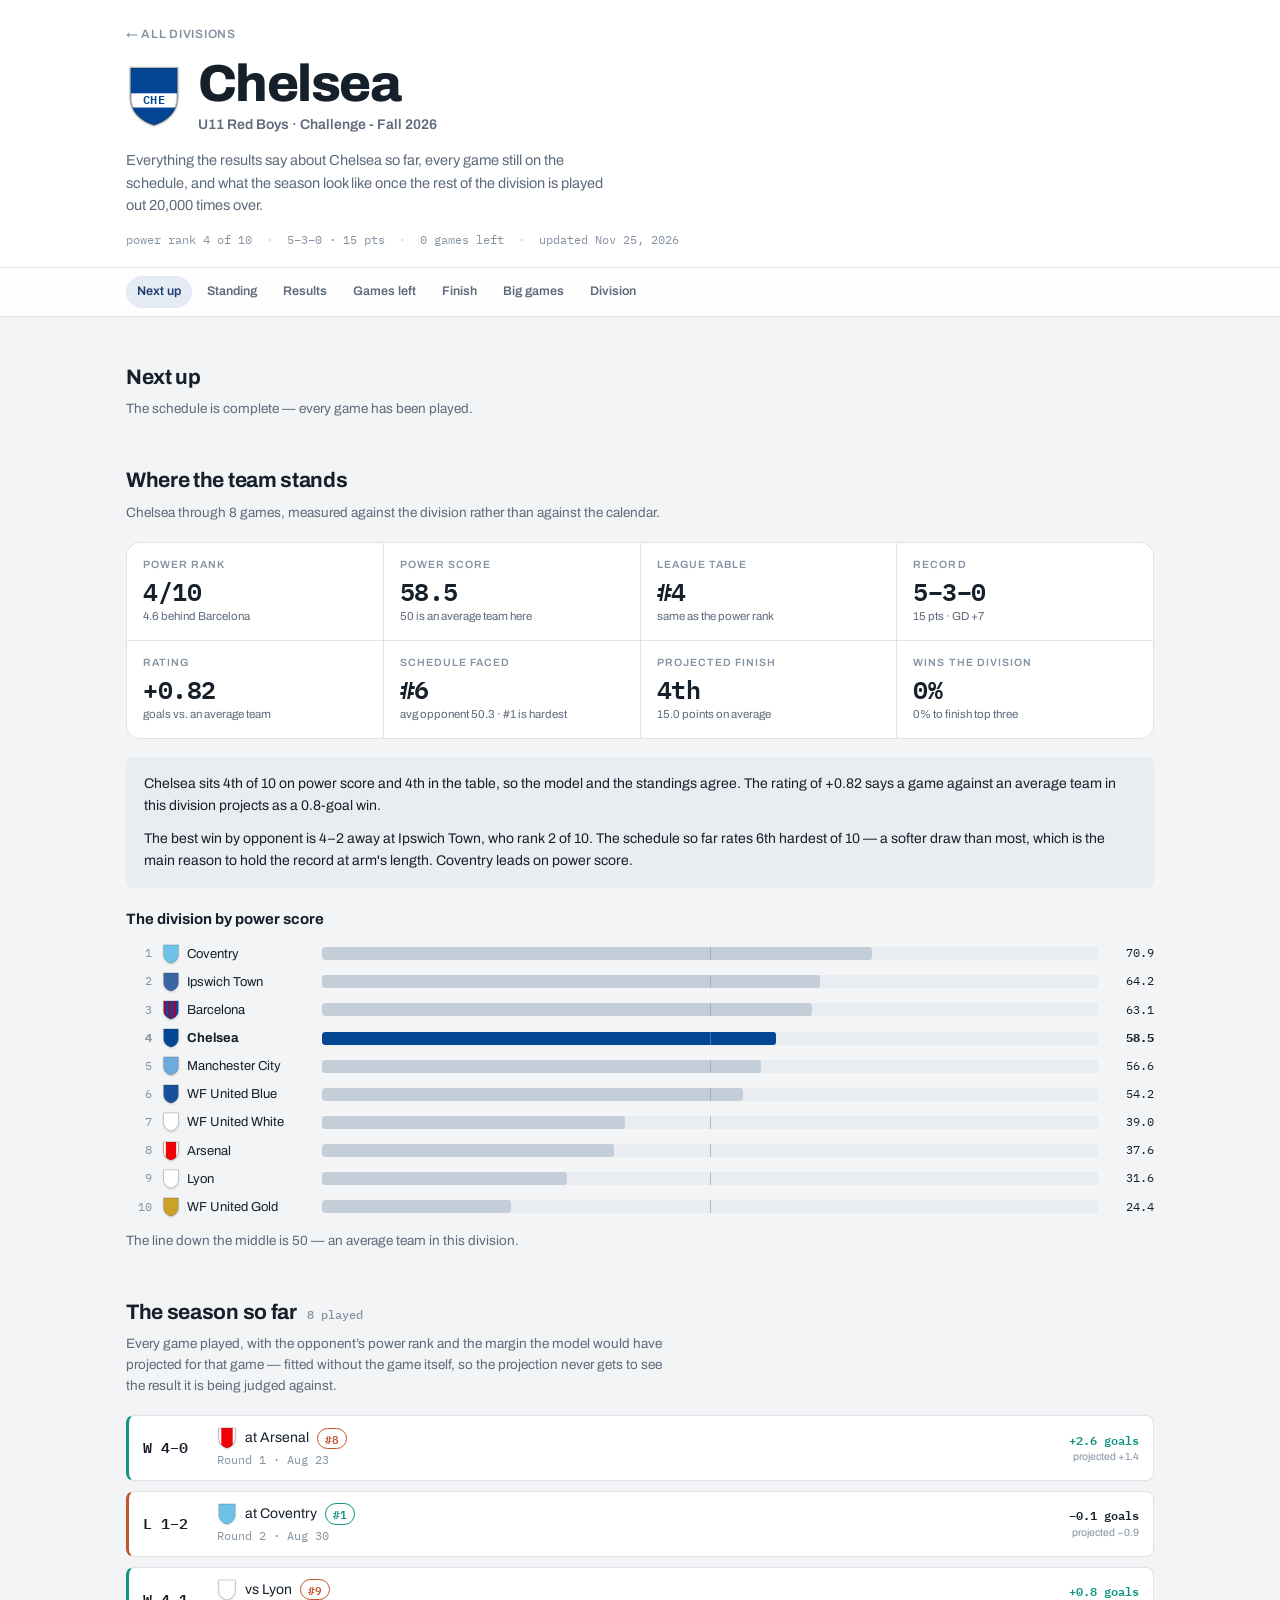
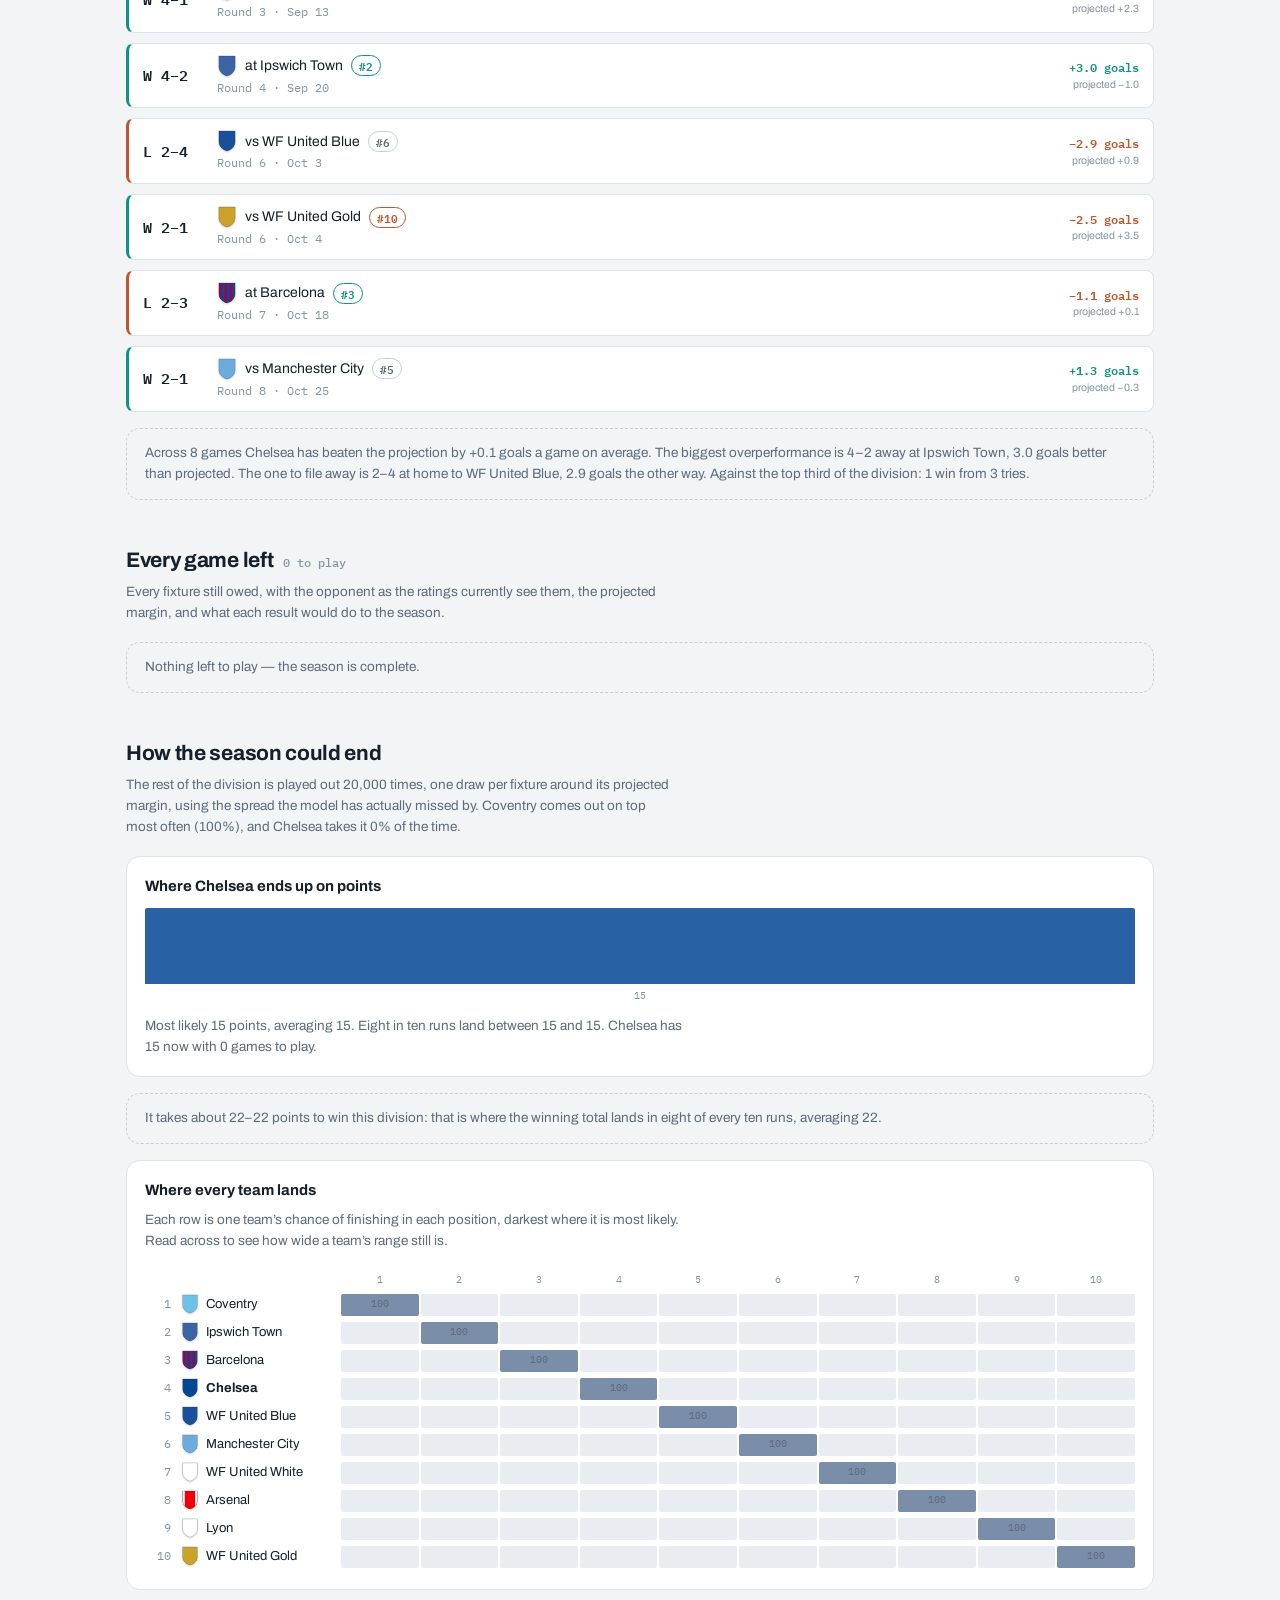
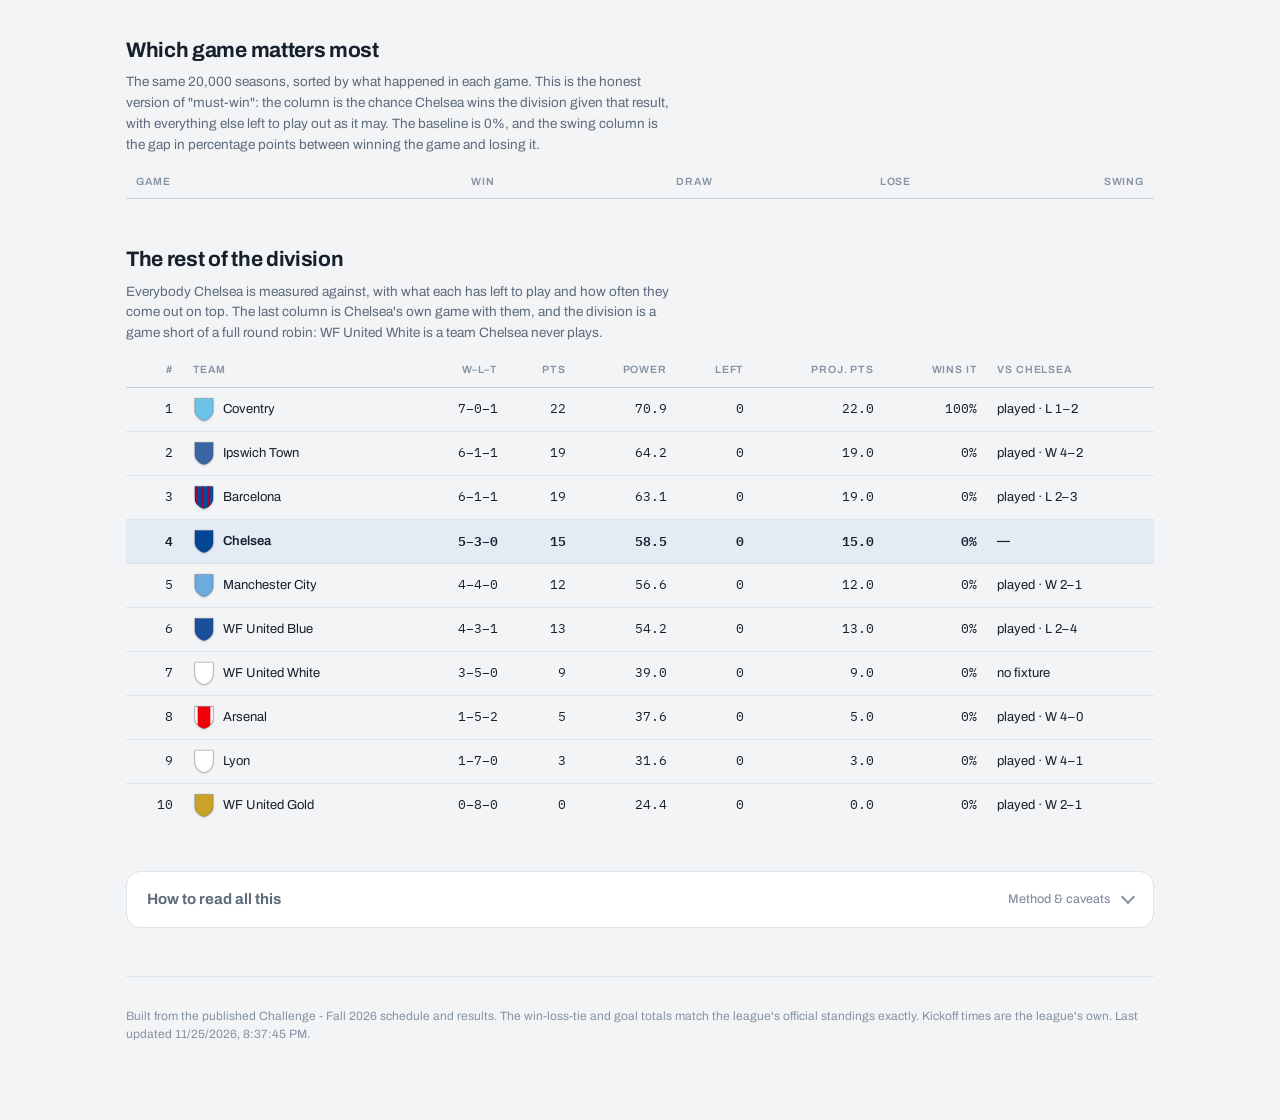
==== commit 8c877bea: "Refresh rankings" ====
--- a/team.html
+++ b/team.html
@@ -1076,7 +1076,7 @@
 </main>
 
 <script>
-  const DATA = {"league":"Challenge - Fall 2026","generated_at":"2026-11-25T10:21:48+00:00","source_url":"https://playmetricssports.com/g/leagues/1321-2470-07598d11/teams/64255/team_view.html","featured_division":19780,"featured_team":64255,"settings":{"massey_weight":0.6,"colley_weight":0.4,"ridge":1.0,"goal_cap":4,"margin_cap":4,"margin_step":0.5},"divisions":[{"id":19774,"name":"U9 Gray Boys","gender":"M","games_played":32,"games_total":32,"rounds_complete":8,"games_moved":0,"teams":[{"id":69506,"league_team_id":64205,"name":"U09 (17) NCFCY Strikers DCH","short":"Strikers","url":"https://playmetricssports.com/g/leagues/1321-2470-07598d11/teams/64205/team_view.html","power_rank":1,"power_score":68.7,"rating":1.76,"colley":0.75,"sos":44.8,"sos_rank":8,"table_rank":1,"movement":0,"record":{"gp":8,"w":7,"l":1,"t":0,"gf":31,"ga":17,"gd":20,"pts":21},"resume":[{"opponent":"Corinthians","opponent_id":69495,"opponent_rank":8,"quality":"weak","home":false,"gf":4,"ga":1,"outcome":"W","date":"Aug 23, 2026","round":"Round 1"},{"opponent":"Fortaleza","opponent_id":69509,"opponent_rank":7,"quality":"weak","home":false,"gf":6,"ga":2,"outcome":"W","date":"Aug 30, 2026","round":"Round 2"},{"opponent":"Botafogo","opponent_id":69494,"opponent_rank":4,"quality":"middle","home":true,"gf":4,"ga":3,"outcome":"W","date":"Sep 13, 2026","round":"Round 3"},{"opponent":"Flamengo","opponent_id":69497,"opponent_rank":5,"quality":"middle","home":false,"gf":3,"ga":4,"outcome":"L","date":"Sep 20, 2026","round":"Round 4"},{"opponent":"Bahia","opponent_id":69493,"opponent_rank":2,"quality":"strong","home":true,"gf":5,"ga":1,"outcome":"W","date":"Sep 27, 2026","round":"Round 5"},{"opponent":"Cruzeiro","opponent_id":69496,"opponent_rank":3,"quality":"middle","home":false,"gf":5,"ga":4,"outcome":"W","date":"Oct  4, 2026","round":"Round 6"},{"opponent":"Sao Paolo","opponent_id":69508,"opponent_rank":6,"quality":"weak","home":true,"gf":6,"ga":2,"outcome":"W","date":"Oct 18, 2026","round":"Round 7"},{"opponent":"Corinthians","opponent_id":69495,"opponent_rank":8,"quality":"weak","home":true,"gf":4,"ga":0,"outcome":"W","date":"Oct 25, 2026","round":"Round 8"}],"org":"NCFC","host":true,"site":"DCH","girls":false,"key":"strikers","identity":{"pattern":"solid","colors":["#8C3B2F","#FFFFFF","#FFFFFF"],"code":"STR","real":false,"source":"palette","accent":{"light":"#8C3B2F","dark":"#CB7366"}}},{"id":69493,"league_team_id":64192,"name":"U09 (17) NCFCY Bahia FC","short":"Bahia","url":"https://playmetricssports.com/g/leagues/1321-2470-07598d11/teams/64192/team_view.html","power_rank":2,"power_score":66.7,"rating":1.33,"colley":0.771,"sos":48.1,"sos_rank":7,"table_rank":2,"movement":0,"record":{"gp":8,"w":7,"l":1,"t":0,"gf":26,"ga":13,"gd":13,"pts":21},"resume":[{"opponent":"Flamengo","opponent_id":69497,"opponent_rank":5,"quality":"middle","home":true,"gf":4,"ga":3,"outcome":"W","date":"Aug 23, 2026","round":"Round 1"},{"opponent":"Cruzeiro","opponent_id":69496,"opponent_rank":3,"quality":"middle","home":true,"gf":4,"ga":0,"outcome":"W","date":"Aug 30, 2026","round":"Round 2"},{"opponent":"Corinthians","opponent_id":69495,"opponent_rank":8,"quality":"weak","home":false,"gf":5,"ga":1,"outcome":"W","date":"Sep 13, 2026","round":"Round 3"},{"opponent":"Botafogo","opponent_id":69494,"opponent_rank":4,"quality":"middle","home":true,"gf":4,"ga":3,"outcome":"W","date":"Sep 20, 2026","round":"Round 4"},{"opponent":"Strikers","opponent_id":69506,"opponent_rank":1,"quality":"strong","home":false,"gf":1,"ga":5,"outcome":"L","date":"Sep 27, 2026","round":"Round 5"},{"opponent":"Sao Paolo","opponent_id":69508,"opponent_rank":6,"quality":"weak","home":false,"gf":2,"ga":0,"outcome":"W","date":"Oct  4, 2026","round":"Round 6"},{"opponent":"Fortaleza","opponent_id":69509,"opponent_rank":7,"quality":"weak","home":true,"gf":4,"ga":0,"outcome":"W","date":"Oct 18, 2026","round":"Round 7"},{"opponent":"Flamengo","opponent_id":69497,"opponent_rank":5,"quality":"middle","home":false,"gf":3,"ga":2,"outcome":"W","date":"Oct 25, 2026","round":"Round 8"}],"org":"NCFC","host":true,"site":"","girls":false,"key":"bahia","identity":{"pattern":"hoops","colors":["#0A54A0","#E30613","#FFFFFF"],"code":"BAH","real":true,"source":"club","accent":{"light":"#0A54A0","dark":"#2C8EF2"}}},{"id":69496,"league_team_id":64195,"name":"U09 (17) NCFCY Cruzeiro FC","short":"Cruzeiro","url":"https://playmetricssports.com/g/leagues/1321-2470-07598d11/teams/64195/team_view.html","power_rank":3,"power_score":59.2,"rating":0.8,"colley":0.638,"sos":49.7,"sos_rank":5,"table_rank":3,"movement":0,"record":{"gp":8,"w":5,"l":2,"t":1,"gf":24,"ga":19,"gd":7,"pts":16},"resume":[{"opponent":"Botafogo","opponent_id":69494,"opponent_rank":4,"quality":"middle","home":false,"gf":5,"ga":4,"outcome":"W","date":"Aug 23, 2026","round":"Round 1"},{"opponent":"Bahia","opponent_id":69493,"opponent_rank":2,"quality":"strong","home":false,"gf":0,"ga":4,"outcome":"L","date":"Aug 30, 2026","round":"Round 2"},{"opponent":"Sao Paolo","opponent_id":69508,"opponent_rank":6,"quality":"weak","home":true,"gf":5,"ga":3,"outcome":"W","date":"Sep 13, 2026","round":"Round 3"},{"opponent":"Fortaleza","opponent_id":69509,"opponent_rank":7,"quality":"weak","home":false,"gf":2,"ga":2,"outcome":"T","date":"Sep 20, 2026","round":"Round 4"},{"opponent":"Flamengo","opponent_id":69497,"opponent_rank":5,"quality":"middle","home":true,"gf":5,"ga":1,"outcome":"W","date":"Sep 27, 2026","round":"Round 5"},{"opponent":"Strikers","opponent_id":69506,"opponent_rank":1,"quality":"strong","home":true,"gf":4,"ga":5,"outcome":"L","date":"Oct  4, 2026","round":"Round 6"},{"opponent":"Corinthians","opponent_id":69495,"opponent_rank":8,"quality":"weak","home":false,"gf":4,"ga":0,"outcome":"W","date":"Oct 18, 2026","round":"Round 7"},{"opponent":"Botafogo","opponent_id":69494,"opponent_rank":4,"quality":"middle","home":true,"gf":2,"ga":1,"outcome":"W","date":"Oct 25, 2026","round":"Round 8"}],"org":"NCFC","host":true,"site":"","girls":false,"key":"cruzeiro","identity":{"pattern":"solid","colors":["#0B5BA9","#FFFFFF","#FFFFFF"],"code":"CRU","real":true,"source":"club","accent":{"light":"#0B5BA9","dark":"#278EF1"}}},{"id":69494,"league_team_id":64193,"name":"U09 (17) NCFCY Botafogo FC","short":"Botafogo","url":"https://playmetricssports.com/g/leagues/1321-2470-07598d11/teams/64193/team_view.html","power_rank":4,"power_score":56.5,"rating":0.98,"colley":0.513,"sos":50.3,"sos_rank":4,"table_rank":4,"movement":0,"record":{"gp":8,"w":4,"l":4,"t":0,"gf":27,"ga":22,"gd":9,"pts":12},"resume":[{"opponent":"Cruzeiro","opponent_id":69496,"opponent_rank":3,"quality":"middle","home":true,"gf":4,"ga":5,"outcome":"L","date":"Aug 23, 2026","round":"Round 1"},{"opponent":"Corinthians","opponent_id":69495,"opponent_rank":8,"quality":"weak","home":true,"gf":7,"ga":3,"outcome":"W","date":"Aug 30, 2026","round":"Round 2"},{"opponent":"Strikers","opponent_id":69506,"opponent_rank":1,"quality":"strong","home":false,"gf":3,"ga":4,"outcome":"L","date":"Sep 13, 2026","round":"Round 3"},{"opponent":"Bahia","opponent_id":69493,"opponent_rank":2,"quality":"strong","home":false,"gf":3,"ga":4,"outcome":"L","date":"Sep 20, 2026","round":"Round 4"},{"opponent":"Sao Paolo","opponent_id":69508,"opponent_rank":6,"quality":"weak","home":true,"gf":5,"ga":1,"outcome":"W","date":"Sep 27, 2026","round":"Round 5"},{"opponent":"Flamengo","opponent_id":69497,"opponent_rank":5,"quality":"middle","home":true,"gf":5,"ga":4,"outcome":"W","date":"Oct 18, 2026","round":"Round 7"},{"opponent":"Cruzeiro","opponent_id":69496,"opponent_rank":3,"quality":"middle","home":false,"gf":1,"ga":2,"outcome":"L","date":"Oct 25, 2026","round":"Round 8"},{"opponent":"Fortaleza","opponent_id":69509,"opponent_rank":7,"quality":"weak","home":false,"gf":4,"ga":0,"outcome":"W","date":"Oct 31, 2026","round":"Round 6"}],"org":"NCFC","host":true,"site":"","girls":false,"key":"botafogo","identity":{"pattern":"stripes","colors":["#000000","#FFFFFF","#FFFFFF"],"code":"BOT","real":true,"source":"club","accent":{"light":"#000000","dark":"#8C8C8C"}}},{"id":69497,"league_team_id":64196,"name":"U09 (17) NCFCY Flamengo FC","short":"Flamengo","url":"https://playmetricssports.com/g/leagues/1321-2470-07598d11/teams/64196/team_view.html","power_rank":5,"power_score":51.4,"rating":0.33,"colley":0.479,"sos":51.9,"sos_rank":2,"table_rank":5,"movement":0,"record":{"gp":8,"w":3,"l":4,"t":1,"gf":25,"ga":21,"gd":2,"pts":10},"resume":[{"opponent":"Bahia","opponent_id":69493,"opponent_rank":2,"quality":"strong","home":false,"gf":3,"ga":4,"outcome":"L","date":"Aug 23, 2026","round":"Round 1"},{"opponent":"Sao Paolo","opponent_id":69508,"opponent_rank":6,"quality":"weak","home":false,"gf":3,"ga":3,"outcome":"T","date":"Aug 30, 2026","round":"Round 2"},{"opponent":"Fortaleza","opponent_id":69509,"opponent_rank":7,"quality":"weak","home":true,"gf":4,"ga":0,"outcome":"W","date":"Sep 13, 2026","round":"Round 3"},{"opponent":"Strikers","opponent_id":69506,"opponent_rank":1,"quality":"strong","home":true,"gf":4,"ga":3,"outcome":"W","date":"Sep 20, 2026","round":"Round 4"},{"opponent":"Cruzeiro","opponent_id":69496,"opponent_rank":3,"quality":"middle","home":false,"gf":1,"ga":5,"outcome":"L","date":"Sep 27, 2026","round":"Round 5"},{"opponent":"Botafogo","opponent_id":69494,"opponent_rank":4,"quality":"middle","home":false,"gf":4,"ga":5,"outcome":"L","date":"Oct 18, 2026","round":"Round 7"},{"opponent":"Bahia","opponent_id":69493,"opponent_rank":2,"quality":"strong","home":true,"gf":2,"ga":3,"outcome":"L","date":"Oct 25, 2026","round":"Round 8"},{"opponent":"Corinthians","opponent_id":69495,"opponent_rank":8,"quality":"weak","home":true,"gf":4,"ga":0,"outcome":"W","date":"Oct 31, 2026","round":"Round 6"}],"org":"NCFC","host":true,"site":"","girls":false,"key":"flamengo","identity":{"pattern":"hoops","colors":["#C52613","#000000","#FFFFFF"],"code":"FLA","real":true,"source":"club","accent":{"light":"#C52613","dark":"#ED5B4A"}}},{"id":69508,"league_team_id":64207,"name":"U09 (17) NCFCY Sao Paolo HSFV","short":"Sao Paolo","url":"https://playmetricssports.com/g/leagues/1321-2470-07598d11/teams/64207/team_view.html","power_rank":6,"power_score":38.4,"rating":-1.07,"colley":0.342,"sos":49.2,"sos_rank":6,"table_rank":6,"movement":0,"record":{"gp":8,"w":2,"l":5,"t":1,"gf":18,"ga":24,"gd":-9,"pts":7},"resume":[{"opponent":"Fortaleza","opponent_id":69509,"opponent_rank":7,"quality":"weak","home":true,"gf":2,"ga":4,"outcome":"L","date":"Aug 23, 2026","round":"Round 1"},{"opponent":"Flamengo","opponent_id":69497,"opponent_rank":5,"quality":"middle","home":true,"gf":3,"ga":3,"outcome":"T","date":"Aug 30, 2026","round":"Round 2"},{"opponent":"Cruzeiro","opponent_id":69496,"opponent_rank":3,"quality":"middle","home":false,"gf":3,"ga":5,"outcome":"L","date":"Sep 13, 2026","round":"Round 3"},{"opponent":"Corinthians","opponent_id":69495,"opponent_rank":8,"quality":"weak","home":true,"gf":5,"ga":1,"outcome":"W","date":"Sep 20, 2026","round":"Round 4"},{"opponent":"Botafogo","opponent_id":69494,"opponent_rank":4,"quality":"middle","home":false,"gf":1,"ga":5,"outcome":"L","date":"Sep 27, 2026","round":"Round 5"},{"opponent":"Bahia","opponent_id":69493,"opponent_rank":2,"quality":"strong","home":true,"gf":0,"ga":2,"outcome":"L","date":"Oct  4, 2026","round":"Round 6"},{"opponent":"Strikers","opponent_id":69506,"opponent_rank":1,"quality":"strong","home":false,"gf":2,"ga":6,"outcome":"L","date":"Oct 18, 2026","round":"Round 7"},{"opponent":"Fortaleza","opponent_id":69509,"opponent_rank":7,"quality":"weak","home":false,"gf":3,"ga":2,"outcome":"W","date":"Oct 25, 2026","round":"Round 8"}],"org":"NCFC","host":true,"site":"HSFV","girls":false,"key":"saopaolo","identity":{"pattern":"hoops","colors":["#FFFFFF","#E30613","#000000"],"code":"SAO","real":true,"source":"club","accent":{"light":"#E30613","dark":"#FA4A55"}}},{"id":69509,"league_team_id":64208,"name":"U09 (17) NCFCY Fortaleza FC","short":"Fortaleza","url":"https://playmetricssports.com/g/leagues/1321-2470-07598d11/teams/64208/team_view.html","power_rank":7,"power_score":31.8,"rating":-1.71,"colley":0.258,"sos":50.8,"sos_rank":3,"table_rank":7,"movement":0,"record":{"gp":8,"w":1,"l":6,"t":1,"gf":12,"ga":26,"gd":-16,"pts":4},"resume":[{"opponent":"Sao Paolo","opponent_id":69508,"opponent_rank":6,"quality":"weak","home":false,"gf":4,"ga":2,"outcome":"W","date":"Aug 23, 2026","round":"Round 1"},{"opponent":"Strikers","opponent_id":69506,"opponent_rank":1,"quality":"strong","home":true,"gf":2,"ga":6,"outcome":"L","date":"Aug 30, 2026","round":"Round 2"},{"opponent":"Flamengo","opponent_id":69497,"opponent_rank":5,"quality":"middle","home":false,"gf":0,"ga":4,"outcome":"L","date":"Sep 13, 2026","round":"Round 3"},{"opponent":"Cruzeiro","opponent_id":69496,"opponent_rank":3,"quality":"middle","home":true,"gf":2,"ga":2,"outcome":"T","date":"Sep 20, 2026","round":"Round 4"},{"opponent":"Corinthians","opponent_id":69495,"opponent_rank":8,"quality":"weak","home":false,"gf":2,"ga":3,"outcome":"L","date":"Sep 27, 2026","round":"Round 5"},{"opponent":"Bahia","opponent_id":69493,"opponent_rank":2,"quality":"strong","home":false,"gf":0,"ga":4,"outcome":"L","date":"Oct 18, 2026","round":"Round 7"},{"opponent":"Sao Paolo","opponent_id":69508,"opponent_rank":6,"quality":"weak","home":true,"gf":2,"ga":3,"outcome":"L","date":"Oct 25, 2026","round":"Round 8"},{"opponent":"Botafogo","opponent_id":69494,"opponent_rank":4,"quality":"middle","home":true,"gf":0,"ga":4,"outcome":"L","date":"Oct 31, 2026","round":"Round 6"}],"org":"NCFC","host":true,"site":"","girls":false,"key":"fortaleza","identity":{"pattern":"stripes","colors":["#0A2C6B","#E30613","#FFFFFF"],"code":"FOR","real":true,"source":"club","accent":{"light":"#0A2C6B","dark":"#538AEF"}}},{"id":69495,"league_team_id":64194,"name":"U09 (17) NCFCY Corinthians FC","short":"Corinthians","url":"https://playmetricssports.com/g/leagues/1321-2470-07598d11/teams/64194/team_view.html","power_rank":8,"power_score":27.1,"rating":-2.42,"colley":0.25,"sos":55.2,"sos_rank":1,"table_rank":8,"movement":0,"record":{"gp":8,"w":1,"l":7,"t":0,"gf":9,"ga":30,"gd":-26,"pts":3},"resume":[{"opponent":"Strikers","opponent_id":69506,"opponent_rank":1,"quality":"strong","home":true,"gf":1,"ga":4,"outcome":"L","date":"Aug 23, 2026","round":"Round 1"},{"opponent":"Botafogo","opponent_id":69494,"opponent_rank":4,"quality":"middle","home":false,"gf":3,"ga":7,"outcome":"L","date":"Aug 30, 2026","round":"Round 2"},{"opponent":"Bahia","opponent_id":69493,"opponent_rank":2,"quality":"strong","home":true,"gf":1,"ga":5,"outcome":"L","date":"Sep 13, 2026","round":"Round 3"},{"opponent":"Sao Paolo","opponent_id":69508,"opponent_rank":6,"quality":"weak","home":false,"gf":1,"ga":5,"outcome":"L","date":"Sep 20, 2026","round":"Round 4"},{"opponent":"Fortaleza","opponent_id":69509,"opponent_rank":7,"quality":"weak","home":true,"gf":3,"ga":2,"outcome":"W","date":"Sep 27, 2026","round":"Round 5"},{"opponent":"Cruzeiro","opponent_id":69496,"opponent_rank":3,"quality":"middle","home":true,"gf":0,"ga":4,"outcome":"L","date":"Oct 18, 2026","round":"Round 7"},{"opponent":"Strikers","opponent_id":69506,"opponent_rank":1,"quality":"strong","home":false,"gf":0,"ga":4,"outcome":"L","date":"Oct 25, 2026","round":"Round 8"},{"opponent":"Flamengo","opponent_id":69497,"opponent_rank":5,"quality":"middle","home":false,"gf":0,"ga":4,"outcome":"L","date":"Oct 31, 2026","round":"Round 6"}],"org":"NCFC","host":true,"site":"","girls":false,"key":"corinthians","identity":{"pattern":"solid","colors":["#FFFFFF","#000000","#000000"],"code":"COR","real":true,"source":"club","accent":{"light":"#000000","dark":"#8C8C8C"}}}],"upcoming":[]},{"id":19775,"name":"U9 Girls","gender":"F","games_played":32,"games_total":32,"rounds_complete":8,"games_moved":0,"teams":[{"id":69511,"league_team_id":64209,"name":"U09 (17) NCFCY Current HSFV G","short":"Current","url":"https://playmetricssports.com/g/leagues/1321-2470-07598d11/teams/64209/team_view.html","power_rank":1,"power_score":78.3,"rating":2.01,"colley":0.808,"sos":45.0,"sos_rank":8,"table_rank":1,"movement":0,"record":{"gp":8,"w":7,"l":0,"t":1,"gf":29,"ga":10,"gd":21,"pts":22},"resume":[{"opponent":"Trinity","opponent_id":69489,"opponent_rank":7,"quality":"weak","home":true,"gf":4,"ga":1,"outcome":"W","date":"Aug 23, 2026","round":"Round 1"},{"opponent":"Sporting","opponent_id":69491,"opponent_rank":6,"quality":"weak","home":true,"gf":4,"ga":2,"outcome":"W","date":"Sep 12, 2026","round":"Round 3"},{"opponent":"Sun","opponent_id":69490,"opponent_rank":3,"quality":"middle","home":false,"gf":4,"ga":0,"outcome":"W","date":"Sep 13, 2026","round":"Round 3"},{"opponent":"Teal","opponent_id":69625,"opponent_rank":2,"quality":"strong","home":false,"gf":1,"ga":1,"outcome":"T","date":"Sep 19, 2026","round":"Round 4"},{"opponent":"WF United Red","opponent_id":69492,"opponent_rank":4,"quality":"middle","home":true,"gf":5,"ga":2,"outcome":"W","date":"Oct 18, 2026","round":"Round 7"},{"opponent":"Brooklyn","opponent_id":69488,"opponent_rank":5,"quality":"middle","home":true,"gf":4,"ga":2,"outcome":"W","date":"Oct 24, 2026","round":"Round 4"},{"opponent":"Trinity","opponent_id":69489,"opponent_rank":7,"quality":"weak","home":false,"gf":5,"ga":2,"outcome":"W","date":"Oct 25, 2026","round":"Round 8"},{"opponent":"WF United Black","opponent_id":69505,"opponent_rank":8,"quality":"weak","home":false,"gf":4,"ga":0,"outcome":"W","date":"Oct 31, 2026","round":"Round 6"}],"org":"NCFC","host":true,"site":"HSFV","girls":true,"key":"current","identity":{"pattern":"solid","colors":["#008C95","#C8102E","#FFFFFF"],"code":"KC","real":true,"source":"club","accent":{"light":"#008C95","dark":"#009AA4"}}},{"id":69625,"league_team_id":64211,"name":"U09 (17) TFA Teal G","short":"Teal","url":"https://playmetricssports.com/g/leagues/1321-2470-07598d11/teams/64211/team_view.html","power_rank":2,"power_score":63.9,"rating":1.01,"colley":0.646,"sos":48.8,"sos_rank":6,"table_rank":2,"movement":0,"record":{"gp":8,"w":4,"l":1,"t":3,"gf":25,"ga":18,"gd":10,"pts":15},"resume":[{"opponent":"Sun","opponent_id":69490,"opponent_rank":3,"quality":"middle","home":false,"gf":6,"ga":4,"outcome":"W","date":"Aug 23, 2026","round":"Round 1"},{"opponent":"WF United Red","opponent_id":69492,"opponent_rank":4,"quality":"middle","home":false,"gf":3,"ga":5,"outcome":"L","date":"Aug 30, 2026","round":"Round 2"},{"opponent":"Brooklyn","opponent_id":69488,"opponent_rank":5,"quality":"middle","home":true,"gf":4,"ga":2,"outcome":"W","date":"Sep 13, 2026","round":"Round 3"},{"opponent":"Current","opponent_id":69511,"opponent_rank":1,"quality":"strong","home":true,"gf":1,"ga":1,"outcome":"T","date":"Sep 19, 2026","round":"Round 4"},{"opponent":"Trinity","opponent_id":69489,"opponent_rank":7,"quality":"weak","home":false,"gf":1,"ga":1,"outcome":"T","date":"Sep 20, 2026","round":"Round 4"},{"opponent":"Sporting","opponent_id":69491,"opponent_rank":6,"quality":"weak","home":false,"gf":5,"ga":1,"outcome":"W","date":"Oct  3, 2026","round":"Round 6"},{"opponent":"WF United Black","opponent_id":69505,"opponent_rank":8,"quality":"weak","home":true,"gf":4,"ga":4,"outcome":"T","date":"Oct 18, 2026","round":"Round 7"},{"opponent":"Sun","opponent_id":69490,"opponent_rank":3,"quality":"middle","home":true,"gf":5,"ga":1,"outcome":"W","date":"Oct 25, 2026","round":"Round 8"}],"org":"TFA","host":false,"site":"","girls":true,"key":"teal","identity":{"pattern":"solid","colors":["#0E8C8C","#FFFFFF","#FFFFFF"],"code":"TEA","real":false,"source":"name","accent":{"light":"#0E8C8C","dark":"#109B9B"}}},{"id":69490,"league_team_id":64189,"name":"U09 (17) NCFCY Sun FC G","short":"Sun","url":"https://playmetricssports.com/g/leagues/1321-2470-07598d11/teams/64189/team_view.html","power_rank":3,"power_score":54.6,"rating":0.1,"colley":0.604,"sos":51.2,"sos_rank":3,"table_rank":3,"movement":0,"record":{"gp":8,"w":5,"l":3,"t":0,"gf":23,"ga":21,"gd":0,"pts":15},"resume":[{"opponent":"Teal","opponent_id":69625,"opponent_rank":2,"quality":"strong","home":true,"gf":4,"ga":6,"outcome":"L","date":"Aug 23, 2026","round":"Round 1"},{"opponent":"Brooklyn","opponent_id":69488,"opponent_rank":5,"quality":"middle","home":false,"gf":3,"ga":2,"outcome":"W","date":"Aug 30, 2026","round":"Round 2"},{"opponent":"Current","opponent_id":69511,"opponent_rank":1,"quality":"strong","home":true,"gf":0,"ga":4,"outcome":"L","date":"Sep 13, 2026","round":"Round 3"},{"opponent":"WF United Black","opponent_id":69505,"opponent_rank":8,"quality":"weak","home":false,"gf":5,"ga":2,"outcome":"W","date":"Sep 20, 2026","round":"Round 4"},{"opponent":"WF United Red","opponent_id":69492,"opponent_rank":4,"quality":"middle","home":true,"gf":4,"ga":3,"outcome":"W","date":"Sep 27, 2026","round":"Round 5"},{"opponent":"Trinity","opponent_id":69489,"opponent_rank":7,"quality":"weak","home":false,"gf":3,"ga":1,"outcome":"W","date":"Oct  4, 2026","round":"Round 6"},{"opponent":"Sporting","opponent_id":69491,"opponent_rank":6,"quality":"weak","home":true,"gf":4,"ga":1,"outcome":"W","date":"Oct 18, 2026","round":"Round 7"},{"opponent":"Teal","opponent_id":69625,"opponent_rank":2,"quality":"strong","home":false,"gf":1,"ga":5,"outcome":"L","date":"Oct 25, 2026","round":"Round 8"}],"org":"NCFC","host":true,"site":"","girls":true,"key":"sun","identity":{"pattern":"solid","colors":["#93531C","#1B1B1B","#FFFFFF"],"code":"SUN","real":false,"source":"palette","accent":{"light":"#93531C","dark":"#CF7527"}}},{"id":69492,"league_team_id":64191,"name":"U09 (17) NCFCY WF United Red G","short":"WF United Red","url":"https://playmetricssports.com/g/leagues/1321-2470-07598d11/teams/64191/team_view.html","power_rank":4,"power_score":53.9,"rating":0.35,"colley":0.525,"sos":46.9,"sos_rank":7,"table_rank":4,"movement":0,"record":{"gp":8,"w":4,"l":3,"t":1,"gf":22,"ga":18,"gd":5,"pts":13},"resume":[{"opponent":"WF United Black","opponent_id":69505,"opponent_rank":8,"quality":"weak","home":false,"gf":5,"ga":1,"outcome":"W","date":"Aug 23, 2026","round":"Round 1"},{"opponent":"Teal","opponent_id":69625,"opponent_rank":2,"quality":"strong","home":true,"gf":5,"ga":3,"outcome":"W","date":"Aug 30, 2026","round":"Round 2"},{"opponent":"Trinity","opponent_id":69489,"opponent_rank":7,"quality":"weak","home":false,"gf":2,"ga":3,"outcome":"L","date":"Sep 13, 2026","round":"Round 3"},{"opponent":"Sporting","opponent_id":69491,"opponent_rank":6,"quality":"weak","home":true,"gf":3,"ga":1,"outcome":"W","date":"Sep 20, 2026","round":"Round 4"},{"opponent":"Sun","opponent_id":69490,"opponent_rank":3,"quality":"middle","home":false,"gf":3,"ga":4,"outcome":"L","date":"Sep 27, 2026","round":"Round 5"},{"opponent":"Current","opponent_id":69511,"opponent_rank":1,"quality":"strong","home":false,"gf":2,"ga":5,"outcome":"L","date":"Oct 18, 2026","round":"Round 7"},{"opponent":"WF United Black","opponent_id":69505,"opponent_rank":8,"quality":"weak","home":true,"gf":3,"ga":1,"outcome":"W","date":"Oct 24, 2026","round":"Round 8"},{"opponent":"Brooklyn","opponent_id":69488,"opponent_rank":5,"quality":"middle","home":true,"gf":1,"ga":1,"outcome":"T","date":"Oct 31, 2026","round":"Round 6"}],"org":"NCFC","host":true,"site":"","girls":true,"key":"wfunitedred","identity":{"pattern":"solid","colors":["#C8102E","#FFFFFF","#FFFFFF"],"code":"WUR","real":false,"source":"name","accent":{"light":"#C8102E","dark":"#F1536D"}}},{"id":69488,"league_team_id":64187,"name":"U09 (17) NCFCY Brooklyn FC G","short":"Brooklyn","url":"https://playmetricssports.com/g/leagues/1321-2470-07598d11/teams/64187/team_view.html","power_rank":5,"power_score":43.0,"rating":-0.37,"colley":0.396,"sos":49.4,"sos_rank":5,"table_rank":5,"movement":0,"record":{"gp":8,"w":2,"l":4,"t":2,"gf":15,"ga":19,"gd":-3,"pts":8},"resume":[{"opponent":"Sporting","opponent_id":69491,"opponent_rank":6,"quality":"weak","home":true,"gf":0,"ga":4,"outcome":"L","date":"Aug 23, 2026","round":"Round 1"},{"opponent":"Sun","opponent_id":69490,"opponent_rank":3,"quality":"middle","home":true,"gf":2,"ga":3,"outcome":"L","date":"Aug 30, 2026","round":"Round 2"},{"opponent":"Teal","opponent_id":69625,"opponent_rank":2,"quality":"strong","home":false,"gf":2,"ga":4,"outcome":"L","date":"Sep 13, 2026","round":"Round 3"},{"opponent":"WF United Black","opponent_id":69505,"opponent_rank":8,"quality":"weak","home":true,"gf":2,"ga":0,"outcome":"W","date":"Sep 27, 2026","round":"Round 5"},{"opponent":"Trinity","opponent_id":69489,"opponent_rank":7,"quality":"weak","home":true,"gf":5,"ga":1,"outcome":"W","date":"Oct 18, 2026","round":"Round 7"},{"opponent":"Current","opponent_id":69511,"opponent_rank":1,"quality":"strong","home":false,"gf":2,"ga":4,"outcome":"L","date":"Oct 24, 2026","round":"Round 4"},{"opponent":"Sporting","opponent_id":69491,"opponent_rank":6,"quality":"weak","home":false,"gf":2,"ga":2,"outcome":"T","date":"Oct 25, 2026","round":"Round 8"},{"opponent":"WF United Red","opponent_id":69492,"opponent_rank":4,"quality":"middle","home":false,"gf":1,"ga":1,"outcome":"T","date":"Oct 31, 2026","round":"Round 6"}],"org":"NCFC","host":true,"site":"","girls":true,"key":"brooklyn","identity":{"pattern":"solid","colors":["#33566E","#FFFFFF","#FFFFFF"],"code":"BRO","real":false,"source":"palette","accent":{"light":"#33566E","dark":"#5E92B5"}}},{"id":69491,"league_team_id":64190,"name":"U09 (17) NCFCY Sporting G","short":"Sporting","url":"https://playmetricssports.com/g/leagues/1321-2470-07598d11/teams/64190/team_view.html","power_rank":6,"power_score":38.4,"rating":-0.74,"colley":0.354,"sos":50.6,"sos_rank":4,"table_rank":6,"movement":0,"record":{"gp":8,"w":1,"l":4,"t":3,"gf":14,"ga":20,"gd":-7,"pts":6},"resume":[{"opponent":"Brooklyn","opponent_id":69488,"opponent_rank":5,"quality":"middle","home":false,"gf":4,"ga":0,"outcome":"W","date":"Aug 23, 2026","round":"Round 1"},{"opponent":"Current","opponent_id":69511,"opponent_rank":1,"quality":"strong","home":false,"gf":2,"ga":4,"outcome":"L","date":"Sep 12, 2026","round":"Round 3"},{"opponent":"WF United Black","opponent_id":69505,"opponent_rank":8,"quality":"weak","home":true,"gf":2,"ga":2,"outcome":"T","date":"Sep 13, 2026","round":"Round 3"},{"opponent":"WF United Red","opponent_id":69492,"opponent_rank":4,"quality":"middle","home":false,"gf":1,"ga":3,"outcome":"L","date":"Sep 20, 2026","round":"Round 4"},{"opponent":"Trinity","opponent_id":69489,"opponent_rank":7,"quality":"weak","home":true,"gf":1,"ga":1,"outcome":"T","date":"Sep 27, 2026","round":"Round 5"},{"opponent":"Teal","opponent_id":69625,"opponent_rank":2,"quality":"strong","home":true,"gf":1,"ga":5,"outcome":"L","date":"Oct  3, 2026","round":"Round 6"},{"opponent":"Sun","opponent_id":69490,"opponent_rank":3,"quality":"middle","home":false,"gf":1,"ga":4,"outcome":"L","date":"Oct 18, 2026","round":"Round 7"},{"opponent":"Brooklyn","opponent_id":69488,"opponent_rank":5,"quality":"middle","home":true,"gf":2,"ga":2,"outcome":"T","date":"Oct 25, 2026","round":"Round 8"}],"org":"NCFC","host":true,"site":"","girls":true,"key":"sporting","identity":{"pattern":"hoops","colors":["#008057","#FFFFFF","#FFFFFF"],"code":"SCP","real":true,"source":"club","accent":{"light":"#008057","dark":"#009F6C"}}},{"id":69489,"league_team_id":64188,"name":"U09 (17) NCFCY Trinity G","short":"Trinity","url":"https://playmetricssports.com/g/leagues/1321-2470-07598d11/teams/64188/team_view.html","power_rank":7,"power_score":38.4,"rating":-0.9,"colley":0.392,"sos":55.0,"sos_rank":1,"table_rank":7,"movement":0,"record":{"gp":8,"w":1,"l":4,"t":3,"gf":12,"ga":21,"gd":-11,"pts":6},"resume":[{"opponent":"Current","opponent_id":69511,"opponent_rank":1,"quality":"strong","home":false,"gf":1,"ga":4,"outcome":"L","date":"Aug 23, 2026","round":"Round 1"},{"opponent":"WF United Black","opponent_id":69505,"opponent_rank":8,"quality":"weak","home":false,"gf":2,"ga":2,"outcome":"T","date":"Aug 30, 2026","round":"Round 2"},{"opponent":"WF United Red","opponent_id":69492,"opponent_rank":4,"quality":"middle","home":true,"gf":3,"ga":2,"outcome":"W","date":"Sep 13, 2026","round":"Round 3"},{"opponent":"Teal","opponent_id":69625,"opponent_rank":2,"quality":"strong","home":true,"gf":1,"ga":1,"outcome":"T","date":"Sep 20, 2026","round":"Round 4"},{"opponent":"Sporting","opponent_id":69491,"opponent_rank":6,"quality":"weak","home":false,"gf":1,"ga":1,"outcome":"T","date":"Sep 27, 2026","round":"Round 5"},{"opponent":"Sun","opponent_id":69490,"opponent_rank":3,"quality":"middle","home":true,"gf":1,"ga":3,"outcome":"L","date":"Oct  4, 2026","round":"Round 6"},{"opponent":"Brooklyn","opponent_id":69488,"opponent_rank":5,"quality":"middle","home":false,"gf":1,"ga":5,"outcome":"L","date":"Oct 18, 2026","round":"Round 7"},{"opponent":"Current","opponent_id":69511,"opponent_rank":1,"quality":"strong","home":true,"gf":2,"ga":5,"outcome":"L","date":"Oct 25, 2026","round":"Round 8"}],"org":"NCFC","host":true,"site":"","girls":true,"key":"trinity","identity":{"pattern":"band","colors":["#6A3A70","#FFFFFF","#FFFFFF"],"code":"TRI","real":false,"source":"palette","accent":{"light":"#6A3A70","dark":"#B177B8"}}},{"id":69505,"league_team_id":64204,"name":"U09 (17) NCFCY WF United Black G","short":"WF United Black","url":"https://playmetricssports.com/g/leagues/1321-2470-07598d11/teams/64204/team_view.html","power_rank":8,"power_score":29.4,"rating":-1.46,"colley":0.275,"sos":53.1,"sos_rank":2,"table_rank":8,"movement":0,"record":{"gp":8,"w":0,"l":5,"t":3,"gf":12,"ga":25,"gd":-15,"pts":3},"resume":[{"opponent":"WF United Red","opponent_id":69492,"opponent_rank":4,"quality":"middle","home":true,"gf":1,"ga":5,"outcome":"L","date":"Aug 23, 2026","round":"Round 1"},{"opponent":"Trinity","opponent_id":69489,"opponent_rank":7,"quality":"weak","home":true,"gf":2,"ga":2,"outcome":"T","date":"Aug 30, 2026","round":"Round 2"},{"opponent":"Sporting","opponent_id":69491,"opponent_rank":6,"quality":"weak","home":false,"gf":2,"ga":2,"outcome":"T","date":"Sep 13, 2026","round":"Round 3"},{"opponent":"Sun","opponent_id":69490,"opponent_rank":3,"quality":"middle","home":true,"gf":2,"ga":5,"outcome":"L","date":"Sep 20, 2026","round":"Round 4"},{"opponent":"Brooklyn","opponent_id":69488,"opponent_rank":5,"quality":"middle","home":false,"gf":0,"ga":2,"outcome":"L","date":"Sep 27, 2026","round":"Round 5"},{"opponent":"Teal","opponent_id":69625,"opponent_rank":2,"quality":"strong","home":false,"gf":4,"ga":4,"outcome":"T","date":"Oct 18, 2026","round":"Round 7"},{"opponent":"WF United Red","opponent_id":69492,"opponent_rank":4,"quality":"middle","home":false,"gf":1,"ga":3,"outcome":"L","date":"Oct 24, 2026","round":"Round 8"},{"opponent":"Current","opponent_id":69511,"opponent_rank":1,"quality":"strong","home":true,"gf":0,"ga":4,"outcome":"L","date":"Oct 31, 2026","round":"Round 6"}],"org":"NCFC","host":true,"site":"","girls":true,"key":"wfunitedblack","identity":{"pattern":"solid","colors":["#1B1B1B","#FFFFFF","#FFFFFF"],"code":"WUB","real":false,"source":"name","accent":{"light":"#1B1B1B","dark":"#8B8B8B"}}}],"upcoming":[]},{"id":19776,"name":"U9 Red Boys","gender":"M","games_played":40,"games_total":40,"rounds_complete":8,"games_moved":0,"teams":[{"id":69621,"league_team_id":64210,"name":"U09 (17) FWSC United Lightning","short":"United Lightning","url":"https://playmetricssports.com/g/leagues/1321-2470-07598d11/teams/64210/team_view.html","power_rank":1,"power_score":75.1,"rating":2.89,"colley":0.896,"sos":49.9,"sos_rank":6,"table_rank":1,"movement":0,"record":{"gp":8,"w":8,"l":0,"t":0,"gf":32,"ga":16,"gd":26,"pts":24},"resume":[{"opponent":"Palmeiras","opponent_id":69500,"opponent_rank":2,"quality":"strong","home":true,"gf":6,"ga":2,"outcome":"W","date":"Aug 23, 2026","round":"Round 1"},{"opponent":"Remo","opponent_id":69502,"opponent_rank":8,"quality":"weak","home":false,"gf":5,"ga":1,"outcome":"W","date":"Sep 13, 2026","round":"Round 3"},{"opponent":"Teal","opponent_id":69641,"opponent_rank":9,"quality":"weak","home":false,"gf":5,"ga":1,"outcome":"W","date":"Sep 20, 2026","round":"Round 4"},{"opponent":"Predators","opponent_id":69507,"opponent_rank":3,"quality":"strong","home":false,"gf":5,"ga":1,"outcome":"W","date":"Sep 27, 2026","round":"Round 5"},{"opponent":"Santos","opponent_id":69501,"opponent_rank":7,"quality":"weak","home":true,"gf":4,"ga":0,"outcome":"W","date":"Oct  3, 2026","round":"Round 2"},{"opponent":"WF United White","opponent_id":69504,"opponent_rank":6,"quality":"middle","home":false,"gf":7,"ga":4,"outcome":"W","date":"Oct 18, 2026","round":"Round 7"},{"opponent":"Fluminense","opponent_id":69498,"opponent_rank":5,"quality":"middle","home":true,"gf":5,"ga":4,"outcome":"W","date":"Oct 25, 2026","round":"Round 8"},{"opponent":"WF United Blue","opponent_id":69503,"opponent_rank":4,"quality":"middle","home":true,"gf":5,"ga":3,"outcome":"W","date":"Oct 31, 2026","round":"Round 6"}],"org":"FWSC","host":false,"site":"","girls":false,"key":"unitedlightning","identity":{"pattern":"solid","colors":["#1F7A6B","#FFFFFF","#FFFFFF"],"code":"ULI","real":false,"source":"palette","accent":{"light":"#1F7A6B","dark":"#289B88"}}},{"id":69500,"league_team_id":64199,"name":"U09 (17) NCFCY Palmeiras","short":"Palmeiras","url":"https://playmetricssports.com/g/leagues/1321-2470-07598d11/teams/64199/team_view.html","power_rank":2,"power_score":64.9,"rating":1.59,"colley":0.758,"sos":51.1,"sos_rank":3,"table_rank":2,"movement":0,"record":{"gp":8,"w":6,"l":1,"t":1,"gf":28,"ga":15,"gd":13,"pts":19},"resume":[{"opponent":"United Lightning","opponent_id":69621,"opponent_rank":1,"quality":"strong","home":false,"gf":2,"ga":6,"outcome":"L","date":"Aug 23, 2026","round":"Round 1"},{"opponent":"WF United White","opponent_id":69504,"opponent_rank":6,"quality":"middle","home":false,"gf":4,"ga":4,"outcome":"T","date":"Aug 30, 2026","round":"Round 2"},{"opponent":"WF United Blue","opponent_id":69503,"opponent_rank":4,"quality":"middle","home":true,"gf":3,"ga":2,"outcome":"W","date":"Sep 13, 2026","round":"Round 3"},{"opponent":"Fluminense","opponent_id":69498,"opponent_rank":5,"quality":"middle","home":true,"gf":4,"ga":0,"outcome":"W","date":"Sep 20, 2026","round":"Round 4"},{"opponent":"Internacional","opponent_id":69499,"opponent_rank":10,"quality":"weak","home":false,"gf":5,"ga":1,"outcome":"W","date":"Sep 27, 2026","round":"Round 5"},{"opponent":"Predators","opponent_id":69507,"opponent_rank":3,"quality":"strong","home":true,"gf":5,"ga":2,"outcome":"W","date":"Oct  4, 2026","round":"Round 6"},{"opponent":"Remo","opponent_id":69502,"opponent_rank":8,"quality":"weak","home":true,"gf":4,"ga":2,"outcome":"W","date":"Oct 18, 2026","round":"Round 7"},{"opponent":"Santos","opponent_id":69501,"opponent_rank":7,"quality":"weak","home":false,"gf":3,"ga":0,"outcome":"W","date":"Oct 25, 2026","round":"Round 8"}],"org":"NCFC","host":true,"site":"","girls":false,"key":"palmeiras","identity":{"pattern":"solid","colors":["#006437","#FFFFFF","#FFFFFF"],"code":"PAL","real":true,"source":"club","accent":{"light":"#006437","dark":"#00A158"}}},{"id":69507,"league_team_id":64206,"name":"U09 (17) NCFCY Predators","short":"Predators","url":"https://playmetricssports.com/g/leagues/1321-2470-07598d11/teams/64206/team_view.html","power_rank":3,"power_score":57.9,"rating":1.08,"colley":0.592,"sos":48.9,"sos_rank":7,"table_rank":3,"movement":0,"record":{"gp":8,"w":5,"l":3,"t":0,"gf":27,"ga":22,"gd":11,"pts":15},"resume":[{"opponent":"Santos","opponent_id":69501,"opponent_rank":7,"quality":"weak","home":true,"gf":7,"ga":3,"outcome":"W","date":"Aug 23, 2026","round":"Round 1"},{"opponent":"Teal","opponent_id":69641,"opponent_rank":9,"quality":"weak","home":true,"gf":4,"ga":0,"outcome":"W","date":"Aug 30, 2026","round":"Round 2"},{"opponent":"Fluminense","opponent_id":69498,"opponent_rank":5,"quality":"middle","home":false,"gf":6,"ga":2,"outcome":"W","date":"Sep 13, 2026","round":"Round 3"},{"opponent":"Internacional","opponent_id":69499,"opponent_rank":10,"quality":"weak","home":false,"gf":5,"ga":1,"outcome":"W","date":"Sep 20, 2026","round":"Round 4"},{"opponent":"United Lightning","opponent_id":69621,"opponent_rank":1,"quality":"strong","home":true,"gf":1,"ga":5,"outcome":"L","date":"Sep 27, 2026","round":"Round 5"},{"opponent":"Palmeiras","opponent_id":69500,"opponent_rank":2,"quality":"strong","home":false,"gf":2,"ga":5,"outcome":"L","date":"Oct  4, 2026","round":"Round 6"},{"opponent":"WF United Blue","opponent_id":69503,"opponent_rank":4,"quality":"middle","home":true,"gf":4,"ga":5,"outcome":"L","date":"Oct 18, 2026","round":"Round 7"},{"opponent":"Remo","opponent_id":69502,"opponent_rank":8,"quality":"weak","home":false,"gf":7,"ga":4,"outcome":"W","date":"Oct 25, 2026","round":"Round 8"}],"org":"NCFC","host":true,"site":"","girls":false,"key":"predators","identity":{"pattern":"solid","colors":["#A66A1E","#1B1B1B","#FFFFFF"],"code":"PRE","real":false,"source":"palette","accent":{"light":"#A66A1E","dark":"#C17C23"}}},{"id":69503,"league_team_id":64202,"name":"U09 (17) NCFCY WF United Blue","short":"WF United Blue","url":"https://playmetricssports.com/g/leagues/1321-2470-07598d11/teams/64202/team_view.html","power_rank":4,"power_score":57.7,"rating":1.07,"colley":0.587,"sos":48.7,"sos_rank":10,"table_rank":4,"movement":0,"record":{"gp":8,"w":5,"l":3,"t":0,"gf":27,"ga":24,"gd":11,"pts":15},"resume":[{"opponent":"Internacional","opponent_id":69499,"opponent_rank":10,"quality":"weak","home":true,"gf":6,"ga":2,"outcome":"W","date":"Aug 23, 2026","round":"Round 1"},{"opponent":"Remo","opponent_id":69502,"opponent_rank":8,"quality":"weak","home":true,"gf":6,"ga":2,"outcome":"W","date":"Aug 30, 2026","round":"Round 2"},{"opponent":"Palmeiras","opponent_id":69500,"opponent_rank":2,"quality":"strong","home":false,"gf":2,"ga":3,"outcome":"L","date":"Sep 13, 2026","round":"Round 3"},{"opponent":"Teal","opponent_id":69641,"opponent_rank":9,"quality":"weak","home":true,"gf":9,"ga":5,"outcome":"W","date":"Sep 19, 2026","round":"Round 4"},{"opponent":"Santos","opponent_id":69501,"opponent_rank":7,"quality":"weak","home":false,"gf":2,"ga":3,"outcome":"L","date":"Sep 20, 2026","round":"Round 4"},{"opponent":"Predators","opponent_id":69507,"opponent_rank":3,"quality":"strong","home":false,"gf":5,"ga":4,"outcome":"W","date":"Oct 18, 2026","round":"Round 7"},{"opponent":"WF United White","opponent_id":69504,"opponent_rank":6,"quality":"middle","home":true,"gf":4,"ga":2,"outcome":"W","date":"Oct 25, 2026","round":"Round 8"},{"opponent":"United Lightning","opponent_id":69621,"opponent_rank":1,"quality":"strong","home":false,"gf":3,"ga":5,"outcome":"L","date":"Oct 31, 2026","round":"Round 6"}],"org":"NCFC","host":true,"site":"","girls":false,"key":"wfunitedblue","identity":{"pattern":"solid","colors":["#1A4F9C","#FFFFFF","#FFFFFF"],"code":"WUB","real":false,"source":"name","accent":{"light":"#1A4F9C","dark":"#518CE2"}}},{"id":69498,"league_team_id":64197,"name":"U09 (17) NCFCY Fluminense","short":"Fluminense","url":"https://playmetricssports.com/g/leagues/1321-2470-07598d11/teams/64197/team_view.html","power_rank":5,"power_score":52.5,"rating":0.29,"colley":0.537,"sos":48.7,"sos_rank":9,"table_rank":5,"movement":0,"record":{"gp":8,"w":4,"l":3,"t":1,"gf":26,"ga":22,"gd":4,"pts":13},"resume":[{"opponent":"WF United White","opponent_id":69504,"opponent_rank":6,"quality":"middle","home":false,"gf":4,"ga":4,"outcome":"T","date":"Aug 23, 2026","round":"Round 1"},{"opponent":"Internacional","opponent_id":69499,"opponent_rank":10,"quality":"weak","home":true,"gf":5,"ga":1,"outcome":"W","date":"Aug 30, 2026","round":"Round 2"},{"opponent":"Predators","opponent_id":69507,"opponent_rank":3,"quality":"strong","home":true,"gf":2,"ga":6,"outcome":"L","date":"Sep 13, 2026","round":"Round 3"},{"opponent":"Palmeiras","opponent_id":69500,"opponent_rank":2,"quality":"strong","home":false,"gf":0,"ga":4,"outcome":"L","date":"Sep 20, 2026","round":"Round 4"},{"opponent":"Remo","opponent_id":69502,"opponent_rank":8,"quality":"weak","home":true,"gf":7,"ga":6,"outcome":"W","date":"Sep 27, 2026","round":"Round 5"},{"opponent":"Santos","opponent_id":69501,"opponent_rank":7,"quality":"weak","home":false,"gf":4,"ga":0,"outcome":"W","date":"Oct  4, 2026","round":"Round 6"},{"opponent":"Teal","opponent_id":69641,"opponent_rank":9,"quality":"weak","home":true,"gf":5,"ga":1,"outcome":"W","date":"Oct 18, 2026","round":"Round 7"},{"opponent":"United Lightning","opponent_id":69621,"opponent_rank":1,"quality":"strong","home":false,"gf":4,"ga":5,"outcome":"L","date":"Oct 25, 2026","round":"Round 8"}],"org":"NCFC","host":true,"site":"","girls":false,"key":"fluminense","identity":{"pattern":"stripes","colors":["#8C1D40","#006B54","#FFFFFF"],"code":"FLU","real":true,"source":"club","accent":{"light":"#8C1D40","dark":"#DE6289"}}},{"id":69504,"league_team_id":64203,"name":"U09 (17) NCFCY WF United White","short":"WF United White","url":"https://playmetricssports.com/g/leagues/1321-2470-07598d11/teams/64203/team_view.html","power_rank":6,"power_score":50.8,"rating":0.19,"colley":0.492,"sos":48.9,"sos_rank":8,"table_rank":7,"movement":1,"record":{"gp":8,"w":3,"l":3,"t":2,"gf":28,"ga":23,"gd":3,"pts":11},"resume":[{"opponent":"Fluminense","opponent_id":69498,"opponent_rank":5,"quality":"middle","home":true,"gf":4,"ga":4,"outcome":"T","date":"Aug 23, 2026","round":"Round 1"},{"opponent":"Palmeiras","opponent_id":69500,"opponent_rank":2,"quality":"strong","home":true,"gf":4,"ga":4,"outcome":"T","date":"Aug 30, 2026","round":"Round 2"},{"opponent":"Internacional","opponent_id":69499,"opponent_rank":10,"quality":"weak","home":false,"gf":6,"ga":2,"outcome":"W","date":"Sep 13, 2026","round":"Round 3"},{"opponent":"Remo","opponent_id":69502,"opponent_rank":8,"quality":"weak","home":false,"gf":5,"ga":1,"outcome":"W","date":"Sep 20, 2026","round":"Round 4"},{"opponent":"Santos","opponent_id":69501,"opponent_rank":7,"quality":"weak","home":true,"gf":2,"ga":6,"outcome":"L","date":"Sep 27, 2026","round":"Round 5"},{"opponent":"Teal","opponent_id":69641,"opponent_rank":9,"quality":"weak","home":false,"gf":4,"ga":0,"outcome":"W","date":"Oct  3, 2026","round":"Round 6"},{"opponent":"United Lightning","opponent_id":69621,"opponent_rank":1,"quality":"strong","home":true,"gf":4,"ga":7,"outcome":"L","date":"Oct 18, 2026","round":"Round 7"},{"opponent":"WF United Blue","opponent_id":69503,"opponent_rank":4,"quality":"middle","home":false,"gf":2,"ga":4,"outcome":"L","date":"Oct 25, 2026","round":"Round 8"}],"org":"NCFC","host":true,"site":"","girls":false,"key":"wfunitedwhite","identity":{"pattern":"solid","colors":["#FFFFFF","#1B1B1B","#1B1B1B"],"code":"WUW","real":false,"source":"name","accent":{"light":"#1B1B1B","dark":"#8B8B8B"}}},{"id":69501,"league_team_id":64200,"name":"U09 (17) NCFCY Santos","short":"Santos","url":"https://playmetricssports.com/g/leagues/1321-2470-07598d11/teams/64200/team_view.html","power_rank":7,"power_score":50.1,"rating":-0.07,"colley":0.517,"sos":51.4,"sos_rank":1,"table_rank":6,"movement":-1,"record":{"gp":8,"w":4,"l":4,"t":0,"gf":18,"ga":21,"gd":-2,"pts":12},"resume":[{"opponent":"Predators","opponent_id":69507,"opponent_rank":3,"quality":"strong","home":false,"gf":3,"ga":7,"outcome":"L","date":"Aug 23, 2026","round":"Round 1"},{"opponent":"Teal","opponent_id":69641,"opponent_rank":9,"quality":"weak","home":true,"gf":6,"ga":2,"outcome":"W","date":"Sep 12, 2026","round":"Round 3"},{"opponent":"WF United Blue","opponent_id":69503,"opponent_rank":4,"quality":"middle","home":true,"gf":3,"ga":2,"outcome":"W","date":"Sep 20, 2026","round":"Round 4"},{"opponent":"WF United White","opponent_id":69504,"opponent_rank":6,"quality":"middle","home":false,"gf":6,"ga":2,"outcome":"W","date":"Sep 27, 2026","round":"Round 5"},{"opponent":"United Lightning","opponent_id":69621,"opponent_rank":1,"quality":"strong","home":false,"gf":0,"ga":4,"outcome":"L","date":"Oct  3, 2026","round":"Round 2"},{"opponent":"Fluminense","opponent_id":69498,"opponent_rank":5,"quality":"middle","home":true,"gf":0,"ga":4,"outcome":"L","date":"Oct  4, 2026","round":"Round 6"},{"opponent":"Internacional","opponent_id":69499,"opponent_rank":10,"quality":"weak","home":false,"gf":4,"ga":0,"outcome":"W","date":"Oct 18, 2026","round":"Round 7"},{"opponent":"Palmeiras","opponent_id":69500,"opponent_rank":2,"quality":"strong","home":true,"gf":0,"ga":3,"outcome":"L","date":"Oct 25, 2026","round":"Round 8"}],"org":"NCFC","host":true,"site":"","girls":false,"key":"santos","identity":{"pattern":"solid","colors":["#FFFFFF","#000000","#000000"],"code":"SAN","real":true,"source":"club","accent":{"light":"#000000","dark":"#8C8C8C"}}},{"id":69502,"league_team_id":64201,"name":"U09 (17) NCFCY Remo","short":"Remo","url":"https://playmetricssports.com/g/leagues/1321-2470-07598d11/teams/64201/team_view.html","power_rank":8,"power_score":38.6,"rating":-1.29,"colley":0.317,"sos":51.4,"sos_rank":2,"table_rank":8,"movement":0,"record":{"gp":8,"w":2,"l":6,"t":0,"gf":22,"ga":32,"gd":-13,"pts":6},"resume":[{"opponent":"Teal","opponent_id":69641,"opponent_rank":9,"quality":"weak","home":false,"gf":7,"ga":4,"outcome":"W","date":"Aug 23, 2026","round":"Round 1"},{"opponent":"WF United Blue","opponent_id":69503,"opponent_rank":4,"quality":"middle","home":false,"gf":2,"ga":6,"outcome":"L","date":"Aug 30, 2026","round":"Round 2"},{"opponent":"United Lightning","opponent_id":69621,"opponent_rank":1,"quality":"strong","home":true,"gf":1,"ga":5,"outcome":"L","date":"Sep 13, 2026","round":"Round 3"},{"opponent":"WF United White","opponent_id":69504,"opponent_rank":6,"quality":"middle","home":true,"gf":1,"ga":5,"outcome":"L","date":"Sep 20, 2026","round":"Round 4"},{"opponent":"Fluminense","opponent_id":69498,"opponent_rank":5,"quality":"middle","home":false,"gf":6,"ga":7,"outcome":"L","date":"Sep 27, 2026","round":"Round 5"},{"opponent":"Internacional","opponent_id":69499,"opponent_rank":10,"quality":"weak","home":true,"gf":6,"ga":4,"outcome":"W","date":"Oct  4, 2026","round":"Round 6"},{"opponent":"Palmeiras","opponent_id":69500,"opponent_rank":2,"quality":"strong","home":false,"gf":2,"ga":4,"outcome":"L","date":"Oct 18, 2026","round":"Round 7"},{"opponent":"Predators","opponent_id":69507,"opponent_rank":3,"quality":"strong","home":true,"gf":4,"ga":7,"outcome":"L","date":"Oct 25, 2026","round":"Round 8"}],"org":"NCFC","host":true,"site":"","girls":false,"key":"remo","identity":{"pattern":"solid","colors":["#10327E","#FFFFFF","#FFFFFF"],"code":"REM","real":true,"source":"club","accent":{"light":"#10327E","dark":"#5D89EA"}}},{"id":69641,"league_team_id":64212,"name":"U09 (17) TFA Teal","short":"Teal","url":"https://playmetricssports.com/g/leagues/1321-2470-07598d11/teams/64212/team_view.html","power_rank":9,"power_score":26.5,"rating":-2.86,"colley":0.158,"sos":51.1,"sos_rank":4,"table_rank":10,"movement":1,"record":{"gp":8,"w":0,"l":7,"t":1,"gf":13,"ga":29,"gd":-27,"pts":1},"resume":[{"opponent":"Remo","opponent_id":69502,"opponent_rank":8,"quality":"weak","home":true,"gf":4,"ga":7,"outcome":"L","date":"Aug 23, 2026","round":"Round 1"},{"opponent":"Predators","opponent_id":69507,"opponent_rank":3,"quality":"strong","home":false,"gf":0,"ga":4,"outcome":"L","date":"Aug 30, 2026","round":"Round 2"},{"opponent":"Santos","opponent_id":69501,"opponent_rank":7,"quality":"weak","home":false,"gf":2,"ga":6,"outcome":"L","date":"Sep 12, 2026","round":"Round 3"},{"opponent":"WF United Blue","opponent_id":69503,"opponent_rank":4,"quality":"middle","home":false,"gf":5,"ga":9,"outcome":"L","date":"Sep 19, 2026","round":"Round 4"},{"opponent":"United Lightning","opponent_id":69621,"opponent_rank":1,"quality":"strong","home":true,"gf":1,"ga":5,"outcome":"L","date":"Sep 20, 2026","round":"Round 4"},{"opponent":"WF United White","opponent_id":69504,"opponent_rank":6,"quality":"middle","home":true,"gf":0,"ga":4,"outcome":"L","date":"Oct  3, 2026","round":"Round 6"},{"opponent":"Fluminense","opponent_id":69498,"opponent_rank":5,"quality":"middle","home":false,"gf":1,"ga":5,"outcome":"L","date":"Oct 18, 2026","round":"Round 7"},{"opponent":"Internacional","opponent_id":69499,"opponent_rank":10,"quality":"weak","home":true,"gf":1,"ga":1,"outcome":"T","date":"Oct 25, 2026","round":"Round 8"}],"org":"TFA","host":false,"site":"","girls":false,"key":"teal","identity":{"pattern":"solid","colors":["#0E8C8C","#FFFFFF","#FFFFFF"],"code":"TEA","real":false,"source":"name","accent":{"light":"#0E8C8C","dark":"#109B9B"}}},{"id":69499,"league_team_id":64198,"name":"U09 (17) NCFCY Internacional","short":"Internacional","url":"https://playmetricssports.com/g/leagues/1321-2470-07598d11/teams/64198/team_view.html","power_rank":10,"power_score":26.0,"rating":-2.89,"colley":0.146,"sos":49.9,"sos_rank":5,"table_rank":9,"movement":-1,"record":{"gp":8,"w":0,"l":7,"t":1,"gf":12,"ga":29,"gd":-26,"pts":1},"resume":[{"opponent":"WF United Blue","opponent_id":69503,"opponent_rank":4,"quality":"middle","home":false,"gf":2,"ga":6,"outcome":"L","date":"Aug 23, 2026","round":"Round 1"},{"opponent":"Fluminense","opponent_id":69498,"opponent_rank":5,"quality":"middle","home":false,"gf":1,"ga":5,"outcome":"L","date":"Aug 30, 2026","round":"Round 2"},{"opponent":"WF United White","opponent_id":69504,"opponent_rank":6,"quality":"middle","home":true,"gf":2,"ga":6,"outcome":"L","date":"Sep 13, 2026","round":"Round 3"},{"opponent":"Predators","opponent_id":69507,"opponent_rank":3,"quality":"strong","home":true,"gf":1,"ga":5,"outcome":"L","date":"Sep 20, 2026","round":"Round 4"},{"opponent":"Palmeiras","opponent_id":69500,"opponent_rank":2,"quality":"strong","home":true,"gf":1,"ga":5,"outcome":"L","date":"Sep 27, 2026","round":"Round 5"},{"opponent":"Remo","opponent_id":69502,"opponent_rank":8,"quality":"weak","home":false,"gf":4,"ga":6,"outcome":"L","date":"Oct  4, 2026","round":"Round 6"},{"opponent":"Santos","opponent_id":69501,"opponent_rank":7,"quality":"weak","home":true,"gf":0,"ga":4,"outcome":"L","date":"Oct 18, 2026","round":"Round 7"},{"opponent":"Teal","opponent_id":69641,"opponent_rank":9,"quality":"weak","home":false,"gf":1,"ga":1,"outcome":"T","date":"Oct 25, 2026","round":"Round 8"}],"org":"NCFC","host":true,"site":"","girls":false,"key":"internacional","identity":{"pattern":"solid","colors":["#E5050F","#FFFFFF","#FFFFFF"],"code":"INT","real":true,"source":"club","accent":{"light":"#E5050F","dark":"#FB4A51"}}}],"upcoming":[]},{"id":19777,"name":"U10 Gray Boys","gender":"M","games_played":44,"games_total":44,"rounds_complete":8,"games_moved":0,"teams":[{"id":69620,"league_team_id":64354,"name":"U10 (16) FWSC Juventus FC","short":"Juventus","url":"https://playmetricssports.com/g/leagues/1321-2470-07598d11/teams/64354/team_view.html","power_rank":1,"power_score":74.7,"rating":2.23,"colley":0.795,"sos":49.0,"sos_rank":7,"table_rank":2,"movement":1,"record":{"gp":8,"w":6,"l":0,"t":2,"gf":27,"ga":10,"gd":21,"pts":20},"resume":[{"opponent":"Mansfield Town","opponent_id":69298,"opponent_rank":10,"quality":"weak","home":true,"gf":4,"ga":0,"outcome":"W","date":"Aug 23, 2026","round":"Round 1"},{"opponent":"Leicester City","opponent_id":69301,"opponent_rank":6,"quality":"middle","home":true,"gf":3,"ga":3,"outcome":"T","date":"Aug 30, 2026","round":"Round 2"},{"opponent":"WF United Blue","opponent_id":69302,"opponent_rank":5,"quality":"middle","home":true,"gf":5,"ga":3,"outcome":"W","date":"Sep 13, 2026","round":"Round 3"},{"opponent":"Derby County","opponent_id":69300,"opponent_rank":7,"quality":"middle","home":false,"gf":4,"ga":0,"outcome":"W","date":"Sep 20, 2026","round":"Round 4"},{"opponent":"Finley United","opponent_id":69630,"opponent_rank":2,"quality":"strong","home":false,"gf":5,"ga":1,"outcome":"W","date":"Sep 27, 2026","round":"Round 5"},{"opponent":"WF United White","opponent_id":69303,"opponent_rank":9,"quality":"weak","home":false,"gf":4,"ga":0,"outcome":"W","date":"Oct 18, 2026","round":"Round 7"},{"opponent":"Teal","opponent_id":69623,"opponent_rank":4,"quality":"middle","home":true,"gf":6,"ga":3,"outcome":"W","date":"Oct 24, 2026","round":"Round 6"},{"opponent":"Lincoln City","opponent_id":69297,"opponent_rank":8,"quality":"weak","home":false,"gf":0,"ga":0,"outcome":"T","date":"Oct 25, 2026","round":"Round 8"}],"org":"FWSC","host":false,"site":"","girls":false,"key":"juventus","identity":{"pattern":"stripes","colors":["#000000","#FFFFFF","#FFFFFF"],"code":"JUV","real":true,"source":"club","accent":{"light":"#000000","dark":"#8C8C8C"}}},{"id":69630,"league_team_id":64361,"name":"U10 (16) TYSC Finley United","short":"Finley United","url":"https://playmetricssports.com/g/leagues/1321-2470-07598d11/teams/64361/team_view.html","power_rank":2,"power_score":68.8,"rating":1.5,"colley":0.766,"sos":47.4,"sos_rank":8,"table_rank":1,"movement":-1,"record":{"gp":8,"w":7,"l":1,"t":0,"gf":29,"ga":18,"gd":15,"pts":21},"resume":[{"opponent":"Bologna","opponent_id":69512,"opponent_rank":3,"quality":"strong","home":true,"gf":4,"ga":1,"outcome":"W","date":"Aug 23, 2026","round":"Round 1"},{"opponent":"Teal","opponent_id":69623,"opponent_rank":4,"quality":"middle","home":false,"gf":6,"ga":2,"outcome":"W","date":"Aug 30, 2026","round":"Round 2"},{"opponent":"Lincoln City","opponent_id":69297,"opponent_rank":8,"quality":"weak","home":false,"gf":5,"ga":4,"outcome":"W","date":"Sep 13, 2026","round":"Round 3"},{"opponent":"WF United White","opponent_id":69303,"opponent_rank":9,"quality":"weak","home":true,"gf":4,"ga":3,"outcome":"W","date":"Sep 19, 2026","round":"Round 4"},{"opponent":"Juventus","opponent_id":69620,"opponent_rank":1,"quality":"strong","home":true,"gf":1,"ga":5,"outcome":"L","date":"Sep 27, 2026","round":"Round 5"},{"opponent":"Northampton","opponent_id":69299,"opponent_rank":11,"quality":"weak","home":false,"gf":5,"ga":1,"outcome":"W","date":"Oct  4, 2026","round":"Round 6"},{"opponent":"Mansfield Town","opponent_id":69298,"opponent_rank":10,"quality":"weak","home":true,"gf":5,"ga":1,"outcome":"W","date":"Oct 17, 2026","round":"Round 7"},{"opponent":"WF United Blue","opponent_id":69302,"opponent_rank":5,"quality":"middle","home":false,"gf":4,"ga":2,"outcome":"W","date":"Oct 18, 2026","round":"Round 7"}],"org":"TYSC","host":false,"site":"","girls":false,"key":"finleyunited","identity":{"pattern":"band","colors":["#1F7A6B","#FFFFFF","#FFFFFF"],"code":"FUN","real":false,"source":"palette","accent":{"light":"#1F7A6B","dark":"#289B88"}}},{"id":69512,"league_team_id":64344,"name":"U10 (16) NCFCY Bologna","short":"Bologna","url":"https://playmetricssports.com/g/leagues/1321-2470-07598d11/teams/64344/team_view.html","power_rank":3,"power_score":57.4,"rating":0.81,"colley":0.559,"sos":46.0,"sos_rank":11,"table_rank":4,"movement":1,"record":{"gp":8,"w":4,"l":2,"t":2,"gf":26,"ga":24,"gd":10,"pts":14},"resume":[{"opponent":"Finley United","opponent_id":69630,"opponent_rank":2,"quality":"strong","home":false,"gf":1,"ga":4,"outcome":"L","date":"Aug 23, 2026","round":"Round 1"},{"opponent":"WF United White","opponent_id":69303,"opponent_rank":9,"quality":"weak","home":false,"gf":7,"ga":3,"outcome":"W","date":"Aug 30, 2026","round":"Round 2"},{"opponent":"Leicester City","opponent_id":69301,"opponent_rank":6,"quality":"middle","home":false,"gf":1,"ga":4,"outcome":"L","date":"Sep 13, 2026","round":"Round 3"},{"opponent":"WF United Blue","opponent_id":69302,"opponent_rank":5,"quality":"middle","home":true,"gf":5,"ga":5,"outcome":"T","date":"Sep 20, 2026","round":"Round 4"},{"opponent":"Northampton","opponent_id":69299,"opponent_rank":11,"quality":"weak","home":true,"gf":7,"ga":3,"outcome":"W","date":"Sep 27, 2026","round":"Round 5"},{"opponent":"Mansfield Town","opponent_id":69298,"opponent_rank":10,"quality":"weak","home":false,"gf":4,"ga":0,"outcome":"W","date":"Oct  3, 2026","round":"Round 6"},{"opponent":"Lincoln City","opponent_id":69297,"opponent_rank":8,"quality":"weak","home":true,"gf":6,"ga":2,"outcome":"W","date":"Oct 18, 2026","round":"Round 7"},{"opponent":"Teal","opponent_id":69623,"opponent_rank":4,"quality":"middle","home":true,"gf":6,"ga":6,"outcome":"T","date":"Oct 25, 2026","round":"Round 8"}],"org":"NCFC","host":true,"site":"","girls":false,"key":"bologna","identity":{"pattern":"stripes","colors":["#9F1B32","#1A2F48","#FFFFFF"],"code":"BOL","real":true,"source":"club","accent":{"light":"#9F1B32","dark":"#E45F76"}}},{"id":69623,"league_team_id":64356,"name":"U10 (16) TFA Teal","short":"Teal","url":"https://playmetricssports.com/g/leagues/1321-2470-07598d11/teams/64356/team_view.html","power_rank":4,"power_score":56.3,"rating":0.46,"colley":0.597,"sos":49.2,"sos_rank":6,"table_rank":5,"movement":1,"record":{"gp":8,"w":4,"l":2,"t":2,"gf":26,"ga":22,"gd":5,"pts":14},"resume":[{"opponent":"Derby County","opponent_id":69300,"opponent_rank":7,"quality":"middle","home":true,"gf":3,"ga":1,"outcome":"W","date":"Aug 23, 2026","round":"Round 1"},{"opponent":"Finley United","opponent_id":69630,"opponent_rank":2,"quality":"strong","home":true,"gf":2,"ga":6,"outcome":"L","date":"Aug 30, 2026","round":"Round 2"},{"opponent":"Mansfield Town","opponent_id":69298,"opponent_rank":10,"quality":"weak","home":false,"gf":6,"ga":4,"outcome":"W","date":"Sep 13, 2026","round":"Round 3"},{"opponent":"WF United Blue","opponent_id":69302,"opponent_rank":5,"quality":"middle","home":true,"gf":5,"ga":1,"outcome":"W","date":"Sep 19, 2026","round":"Round 4"},{"opponent":"WF United White","opponent_id":69303,"opponent_rank":9,"quality":"weak","home":false,"gf":2,"ga":2,"outcome":"T","date":"Sep 20, 2026","round":"Round 4"},{"opponent":"Northampton","opponent_id":69299,"opponent_rank":11,"quality":"weak","home":true,"gf":6,"ga":2,"outcome":"W","date":"Oct 18, 2026","round":"Round 7"},{"opponent":"Juventus","opponent_id":69620,"opponent_rank":1,"quality":"strong","home":false,"gf":3,"ga":6,"outcome":"L","date":"Oct 24, 2026","round":"Round 6"},{"opponent":"Bologna","opponent_id":69512,"opponent_rank":3,"quality":"strong","home":false,"gf":6,"ga":6,"outcome":"T","date":"Oct 25, 2026","round":"Round 8"}],"org":"TFA","host":false,"site":"","girls":false,"key":"teal","identity":{"pattern":"solid","colors":["#0E8C8C","#FFFFFF","#FFFFFF"],"code":"TEA","real":false,"source":"name","accent":{"light":"#0E8C8C","dark":"#109B9B"}}},{"id":69302,"league_team_id":64242,"name":"U10 (16) NCFCY WF United Blue","short":"WF United Blue","url":"https://playmetricssports.com/g/leagues/1321-2470-07598d11/teams/64242/team_view.html","power_rank":5,"power_score":54.6,"rating":0.43,"colley":0.551,"sos":55.4,"sos_rank":1,"table_rank":7,"movement":2,"record":{"gp":8,"w":3,"l":3,"t":2,"gf":25,"ga":29,"gd":0,"pts":11},"resume":[{"opponent":"Lincoln City","opponent_id":69297,"opponent_rank":8,"quality":"weak","home":true,"gf":3,"ga":3,"outcome":"T","date":"Aug 23, 2026","round":"Round 1"},{"opponent":"Derby County","opponent_id":69300,"opponent_rank":7,"quality":"middle","home":true,"gf":8,"ga":4,"outcome":"W","date":"Aug 30, 2026","round":"Round 2"},{"opponent":"Juventus","opponent_id":69620,"opponent_rank":1,"quality":"strong","home":false,"gf":3,"ga":5,"outcome":"L","date":"Sep 13, 2026","round":"Round 3"},{"opponent":"Teal","opponent_id":69623,"opponent_rank":4,"quality":"middle","home":false,"gf":1,"ga":5,"outcome":"L","date":"Sep 19, 2026","round":"Round 4"},{"opponent":"Bologna","opponent_id":69512,"opponent_rank":3,"quality":"strong","home":false,"gf":5,"ga":5,"outcome":"T","date":"Sep 20, 2026","round":"Round 4"},{"opponent":"WF United White","opponent_id":69303,"opponent_rank":9,"quality":"weak","home":true,"gf":6,"ga":3,"outcome":"W","date":"Sep 27, 2026","round":"Round 5"},{"opponent":"Finley United","opponent_id":69630,"opponent_rank":2,"quality":"strong","home":true,"gf":2,"ga":4,"outcome":"L","date":"Oct 18, 2026","round":"Round 7"},{"opponent":"Leicester City","opponent_id":69301,"opponent_rank":6,"quality":"middle","home":false,"gf":4,"ga":3,"outcome":"W","date":"Oct 25, 2026","round":"Round 8"}],"org":"NCFC","host":true,"site":"","girls":false,"key":"wfunitedblue","identity":{"pattern":"solid","colors":["#1A4F9C","#FFFFFF","#FFFFFF"],"code":"WUB","real":false,"source":"name","accent":{"light":"#1A4F9C","dark":"#518CE2"}}},{"id":69301,"league_team_id":64241,"name":"U10 (16) NCFCY Leicester City","short":"Leicester City","url":"https://playmetricssports.com/g/leagues/1321-2470-07598d11/teams/64241/team_view.html","power_rank":6,"power_score":52.5,"rating":0.3,"colley":0.512,"sos":46.6,"sos_rank":10,"table_rank":6,"movement":0,"record":{"gp":8,"w":4,"l":3,"t":1,"gf":25,"ga":20,"gd":5,"pts":13},"resume":[{"opponent":"WF United White","opponent_id":69303,"opponent_rank":9,"quality":"weak","home":false,"gf":3,"ga":1,"outcome":"W","date":"Aug 23, 2026","round":"Round 1"},{"opponent":"Juventus","opponent_id":69620,"opponent_rank":1,"quality":"strong","home":false,"gf":3,"ga":3,"outcome":"T","date":"Aug 30, 2026","round":"Round 2"},{"opponent":"Bologna","opponent_id":69512,"opponent_rank":3,"quality":"strong","home":true,"gf":4,"ga":1,"outcome":"W","date":"Sep 13, 2026","round":"Round 3"},{"opponent":"Northampton","opponent_id":69299,"opponent_rank":11,"quality":"weak","home":true,"gf":3,"ga":6,"outcome":"L","date":"Sep 20, 2026","round":"Round 4"},{"opponent":"Lincoln City","opponent_id":69297,"opponent_rank":8,"quality":"weak","home":true,"gf":3,"ga":1,"outcome":"W","date":"Sep 27, 2026","round":"Round 5"},{"opponent":"Mansfield Town","opponent_id":69298,"opponent_rank":10,"quality":"weak","home":false,"gf":6,"ga":3,"outcome":"W","date":"Oct  4, 2026","round":"Round 6"},{"opponent":"Derby County","opponent_id":69300,"opponent_rank":7,"quality":"middle","home":false,"gf":2,"ga":3,"outcome":"L","date":"Oct 18, 2026","round":"Round 7"},{"opponent":"WF United Blue","opponent_id":69302,"opponent_rank":5,"quality":"middle","home":true,"gf":3,"ga":4,"outcome":"L","date":"Oct 25, 2026","round":"Round 8"}],"org":"NCFC","host":true,"site":"","girls":false,"key":"leicestercity","identity":{"pattern":"solid","colors":["#003090","#FDBE11","#FFFFFF"],"code":"LEI","real":true,"source":"club","accent":{"light":"#003090","dark":"#4A86FF"}}},{"id":69300,"league_team_id":64240,"name":"U10 (16) NCFCY Derby County","short":"Derby County","url":"https://playmetricssports.com/g/leagues/1321-2470-07598d11/teams/64240/team_view.html","power_rank":7,"power_score":49.7,"rating":-0.33,"colley":0.561,"sos":46.8,"sos_rank":9,"table_rank":3,"movement":-4,"record":{"gp":8,"w":5,"l":3,"t":0,"gf":22,"ga":22,"gd":-1,"pts":15},"resume":[{"opponent":"Teal","opponent_id":69623,"opponent_rank":4,"quality":"middle","home":false,"gf":1,"ga":3,"outcome":"L","date":"Aug 23, 2026","round":"Round 1"},{"opponent":"WF United Blue","opponent_id":69302,"opponent_rank":5,"quality":"middle","home":false,"gf":4,"ga":8,"outcome":"L","date":"Aug 30, 2026","round":"Round 2"},{"opponent":"Northampton","opponent_id":69299,"opponent_rank":11,"quality":"weak","home":false,"gf":5,"ga":3,"outcome":"W","date":"Sep 13, 2026","round":"Round 3"},{"opponent":"Juventus","opponent_id":69620,"opponent_rank":1,"quality":"strong","home":true,"gf":0,"ga":4,"outcome":"L","date":"Sep 20, 2026","round":"Round 4"},{"opponent":"Mansfield Town","opponent_id":69298,"opponent_rank":10,"quality":"weak","home":true,"gf":6,"ga":2,"outcome":"W","date":"Sep 27, 2026","round":"Round 5"},{"opponent":"Lincoln City","opponent_id":69297,"opponent_rank":8,"quality":"weak","home":false,"gf":4,"ga":3,"outcome":"W","date":"Oct  4, 2026","round":"Round 6"},{"opponent":"Leicester City","opponent_id":69301,"opponent_rank":6,"quality":"middle","home":true,"gf":3,"ga":2,"outcome":"W","date":"Oct 18, 2026","round":"Round 7"},{"opponent":"WF United White","opponent_id":69303,"opponent_rank":9,"quality":"weak","home":true,"gf":2,"ga":1,"outcome":"W","date":"Oct 25, 2026","round":"Round 8"}],"org":"NCFC","host":true,"site":"","girls":false,"key":"derbycounty","identity":{"pattern":"solid","colors":["#FFFFFF","#000000","#000000"],"code":"DER","real":true,"source":"club","accent":{"light":"#000000","dark":"#8C8C8C"}}},{"id":69297,"league_team_id":64237,"name":"U10 (16) NCFCY Lincoln City","short":"Lincoln City","url":"https://playmetricssports.com/g/leagues/1321-2470-07598d11/teams/64237/team_view.html","power_rank":8,"power_score":47.9,"rating":0.07,"colley":0.418,"sos":51.3,"sos_rank":4,"table_rank":8,"movement":0,"record":{"gp":8,"w":2,"l":4,"t":2,"gf":21,"ga":21,"gd":0,"pts":8},"resume":[{"opponent":"WF United Blue","opponent_id":69302,"opponent_rank":5,"quality":"middle","home":false,"gf":3,"ga":3,"outcome":"T","date":"Aug 23, 2026","round":"Round 1"},{"opponent":"Northampton","opponent_id":69299,"opponent_rank":11,"quality":"weak","home":false,"gf":6,"ga":2,"outcome":"W","date":"Aug 30, 2026","round":"Round 2"},{"opponent":"Finley United","opponent_id":69630,"opponent_rank":2,"quality":"strong","home":true,"gf":4,"ga":5,"outcome":"L","date":"Sep 13, 2026","round":"Round 3"},{"opponent":"Mansfield Town","opponent_id":69298,"opponent_rank":10,"quality":"weak","home":true,"gf":5,"ga":1,"outcome":"W","date":"Sep 20, 2026","round":"Round 4"},{"opponent":"Leicester City","opponent_id":69301,"opponent_rank":6,"quality":"middle","home":false,"gf":1,"ga":3,"outcome":"L","date":"Sep 27, 2026","round":"Round 5"},{"opponent":"Derby County","opponent_id":69300,"opponent_rank":7,"quality":"middle","home":true,"gf":3,"ga":4,"outcome":"L","date":"Oct  4, 2026","round":"Round 6"},{"opponent":"Bologna","opponent_id":69512,"opponent_rank":3,"quality":"strong","home":false,"gf":2,"ga":6,"outcome":"L","date":"Oct 18, 2026","round":"Round 7"},{"opponent":"Juventus","opponent_id":69620,"opponent_rank":1,"quality":"strong","home":true,"gf":0,"ga":0,"outcome":"T","date":"Oct 25, 2026","round":"Round 8"}],"org":"NCFC","host":true,"site":"","girls":false,"key":"lincolncity","identity":{"pattern":"stripes","colors":["#DA291C","#FFFFFF","#000000"],"code":"LIN","real":true,"source":"club","accent":{"light":"#DA291C","dark":"#E95F54"}}},{"id":69303,"league_team_id":64243,"name":"U10 (16) NCFCY WF United White","short":"WF United White","url":"https://playmetricssports.com/g/leagues/1321-2470-07598d11/teams/64243/team_view.html","power_rank":9,"power_score":35.6,"rating":-1.18,"colley":0.304,"sos":55.0,"sos_rank":2,"table_rank":9,"movement":0,"record":{"gp":8,"w":1,"l":6,"t":1,"gf":16,"ga":25,"gd":-14,"pts":4},"resume":[{"opponent":"Leicester City","opponent_id":69301,"opponent_rank":6,"quality":"middle","home":true,"gf":1,"ga":3,"outcome":"L","date":"Aug 23, 2026","round":"Round 1"},{"opponent":"Bologna","opponent_id":69512,"opponent_rank":3,"quality":"strong","home":true,"gf":3,"ga":7,"outcome":"L","date":"Aug 30, 2026","round":"Round 2"},{"opponent":"Northampton","opponent_id":69299,"opponent_rank":11,"quality":"weak","home":false,"gf":3,"ga":2,"outcome":"W","date":"Sep 12, 2026","round":"Round 3"},{"opponent":"Finley United","opponent_id":69630,"opponent_rank":2,"quality":"strong","home":false,"gf":3,"ga":4,"outcome":"L","date":"Sep 19, 2026","round":"Round 4"},{"opponent":"Teal","opponent_id":69623,"opponent_rank":4,"quality":"middle","home":true,"gf":2,"ga":2,"outcome":"T","date":"Sep 20, 2026","round":"Round 4"},{"opponent":"WF United Blue","opponent_id":69302,"opponent_rank":5,"quality":"middle","home":false,"gf":3,"ga":6,"outcome":"L","date":"Sep 27, 2026","round":"Round 5"},{"opponent":"Juventus","opponent_id":69620,"opponent_rank":1,"quality":"strong","home":true,"gf":0,"ga":4,"outcome":"L","date":"Oct 18, 2026","round":"Round 7"},{"opponent":"Derby County","opponent_id":69300,"opponent_rank":7,"quality":"middle","home":false,"gf":1,"ga":2,"outcome":"L","date":"Oct 25, 2026","round":"Round 8"}],"org":"NCFC","host":true,"site":"","girls":false,"key":"wfunitedwhite","identity":{"pattern":"solid","colors":["#FFFFFF","#1B1B1B","#1B1B1B"],"code":"WUW","real":false,"source":"name","accent":{"light":"#1B1B1B","dark":"#8B8B8B"}}},{"id":69298,"league_team_id":64238,"name":"U10 (16) NCFCY Mansfield Town","short":"Mansfield Town","url":"https://playmetricssports.com/g/leagues/1321-2470-07598d11/teams/64238/team_view.html","power_rank":10,"power_score":26.5,"rating":-2.22,"colley":0.24,"sos":54.2,"sos_rank":3,"table_rank":11,"movement":1,"record":{"gp":8,"w":1,"l":7,"t":0,"gf":15,"ga":30,"gd":-23,"pts":3},"resume":[{"opponent":"Juventus","opponent_id":69620,"opponent_rank":1,"quality":"strong","home":false,"gf":0,"ga":4,"outcome":"L","date":"Aug 23, 2026","round":"Round 1"},{"opponent":"Teal","opponent_id":69623,"opponent_rank":4,"quality":"middle","home":true,"gf":4,"ga":6,"outcome":"L","date":"Sep 13, 2026","round":"Round 3"},{"opponent":"Lincoln City","opponent_id":69297,"opponent_rank":8,"quality":"weak","home":false,"gf":1,"ga":5,"outcome":"L","date":"Sep 20, 2026","round":"Round 4"},{"opponent":"Derby County","opponent_id":69300,"opponent_rank":7,"quality":"middle","home":false,"gf":2,"ga":6,"outcome":"L","date":"Sep 27, 2026","round":"Round 5"},{"opponent":"Bologna","opponent_id":69512,"opponent_rank":3,"quality":"strong","home":true,"gf":0,"ga":4,"outcome":"L","date":"Oct  3, 2026","round":"Round 6"},{"opponent":"Leicester City","opponent_id":69301,"opponent_rank":6,"quality":"middle","home":true,"gf":3,"ga":6,"outcome":"L","date":"Oct  4, 2026","round":"Round 6"},{"opponent":"Finley United","opponent_id":69630,"opponent_rank":2,"quality":"strong","home":false,"gf":1,"ga":5,"outcome":"L","date":"Oct 17, 2026","round":"Round 7"},{"opponent":"Northampton","opponent_id":69299,"opponent_rank":11,"quality":"weak","home":true,"gf":4,"ga":2,"outcome":"W","date":"Oct 25, 2026","round":"Round 8"}],"org":"NCFC","host":true,"site":"","girls":false,"key":"mansfieldtown","identity":{"pattern":"solid","colors":["#FFC20E","#00205B","#00205B"],"code":"MNS","real":true,"source":"club","accent":{"light":"#C89600","dark":"#FFC20E"}}},{"id":69299,"league_team_id":64239,"name":"U10 (16) NCFCY Northampton","short":"Northampton","url":"https://playmetricssports.com/g/leagues/1321-2470-07598d11/teams/64239/team_view.html","power_rank":11,"power_score":26.1,"rating":-2.07,"colley":0.196,"sos":49.3,"sos_rank":5,"table_rank":10,"movement":-1,"record":{"gp":8,"w":1,"l":7,"t":0,"gf":19,"ga":30,"gd":-18,"pts":3},"resume":[{"opponent":"Lincoln City","opponent_id":69297,"opponent_rank":8,"quality":"weak","home":true,"gf":2,"ga":6,"outcome":"L","date":"Aug 30, 2026","round":"Round 2"},{"opponent":"WF United White","opponent_id":69303,"opponent_rank":9,"quality":"weak","home":true,"gf":2,"ga":3,"outcome":"L","date":"Sep 12, 2026","round":"Round 3"},{"opponent":"Derby County","opponent_id":69300,"opponent_rank":7,"quality":"middle","home":true,"gf":3,"ga":5,"outcome":"L","date":"Sep 13, 2026","round":"Round 3"},{"opponent":"Leicester City","opponent_id":69301,"opponent_rank":6,"quality":"middle","home":false,"gf":6,"ga":3,"outcome":"W","date":"Sep 20, 2026","round":"Round 4"},{"opponent":"Bologna","opponent_id":69512,"opponent_rank":3,"quality":"strong","home":false,"gf":3,"ga":7,"outcome":"L","date":"Sep 27, 2026","round":"Round 5"},{"opponent":"Finley United","opponent_id":69630,"opponent_rank":2,"quality":"strong","home":true,"gf":1,"ga":5,"outcome":"L","date":"Oct  4, 2026","round":"Round 6"},{"opponent":"Teal","opponent_id":69623,"opponent_rank":4,"quality":"middle","home":false,"gf":2,"ga":6,"outcome":"L","date":"Oct 18, 2026","round":"Round 7"},{"opponent":"Mansfield Town","opponent_id":69298,"opponent_rank":10,"quality":"weak","home":false,"gf":2,"ga":4,"outcome":"L","date":"Oct 25, 2026","round":"Round 8"}],"org":"NCFC","host":true,"site":"","girls":false,"key":"northampton","identity":{"pattern":"solid","colors":["#7C2529","#FFFFFF","#FFFFFF"],"code":"NTH","real":true,"source":"club","accent":{"light":"#7C2529","dark":"#D36D72"}}}],"upcoming":[]},{"id":19778,"name":"U10 Red Boys","gender":"M","games_played":32,"games_total":32,"rounds_complete":8,"games_moved":0,"teams":[{"id":69306,"league_team_id":64246,"name":"U10 (16) NCFCY Bristol City FC","short":"Bristol City","url":"https://playmetricssports.com/g/leagues/1321-2470-07598d11/teams/64246/team_view.html","power_rank":1,"power_score":69.1,"rating":1.27,"colley":0.787,"sos":49.0,"sos_rank":6,"table_rank":1,"movement":0,"record":{"gp":8,"w":7,"l":1,"t":0,"gf":24,"ga":14,"gd":12,"pts":21},"resume":[{"opponent":"Strikers","opponent_id":69304,"opponent_rank":3,"quality":"middle","home":true,"gf":3,"ga":2,"outcome":"W","date":"Aug 23, 2026","round":"Round 1"},{"opponent":"Bournemouth","opponent_id":69296,"opponent_rank":6,"quality":"weak","home":false,"gf":3,"ga":2,"outcome":"W","date":"Aug 30, 2026","round":"Round 2"},{"opponent":"Blackpool","opponent_id":69294,"opponent_rank":2,"quality":"strong","home":true,"gf":3,"ga":2,"outcome":"W","date":"Sep 13, 2026","round":"Round 3"},{"opponent":"Empoli","opponent_id":69305,"opponent_rank":4,"quality":"middle","home":false,"gf":4,"ga":0,"outcome":"W","date":"Sep 20, 2026","round":"Round 4"},{"opponent":"Charlton","opponent_id":69292,"opponent_rank":7,"quality":"weak","home":true,"gf":3,"ga":2,"outcome":"W","date":"Oct 18, 2026","round":"Round 7"},{"opponent":"Millwall","opponent_id":69293,"opponent_rank":8,"quality":"weak","home":true,"gf":6,"ga":2,"outcome":"W","date":"Oct 24, 2026","round":"Round 5"},{"opponent":"Strikers","opponent_id":69304,"opponent_rank":3,"quality":"middle","home":false,"gf":1,"ga":3,"outcome":"L","date":"Oct 25, 2026","round":"Round 8"},{"opponent":"Huddersfield","opponent_id":69295,"opponent_rank":5,"quality":"middle","home":false,"gf":3,"ga":1,"outcome":"W","date":"Oct 31, 2026","round":"Round 6"}],"org":"NCFC","host":true,"site":"","girls":false,"key":"bristolcity","identity":{"pattern":"solid","colors":["#E21C38","#FFFFFF","#000000"],"code":"BRC","real":true,"source":"club","accent":{"light":"#E21C38","dark":"#EA5A6E"}}},{"id":69294,"league_team_id":64234,"name":"U10 (16) NCFCY Blackpool FC","short":"Blackpool","url":"https://playmetricssports.com/g/leagues/1321-2470-07598d11/teams/64234/team_view.html","power_rank":2,"power_score":64.6,"rating":1.31,"colley":0.633,"sos":48.2,"sos_rank":7,"table_rank":2,"movement":0,"record":{"gp":8,"w":5,"l":2,"t":1,"gf":28,"ga":20,"gd":13,"pts":16},"resume":[{"opponent":"Huddersfield","opponent_id":69295,"opponent_rank":5,"quality":"middle","home":true,"gf":6,"ga":2,"outcome":"W","date":"Aug 23, 2026","round":"Round 1"},{"opponent":"Charlton","opponent_id":69292,"opponent_rank":7,"quality":"weak","home":true,"gf":6,"ga":2,"outcome":"W","date":"Aug 30, 2026","round":"Round 2"},{"opponent":"Bristol City","opponent_id":69306,"opponent_rank":1,"quality":"strong","home":false,"gf":2,"ga":3,"outcome":"L","date":"Sep 13, 2026","round":"Round 3"},{"opponent":"Bournemouth","opponent_id":69296,"opponent_rank":6,"quality":"weak","home":true,"gf":3,"ga":2,"outcome":"W","date":"Sep 20, 2026","round":"Round 4"},{"opponent":"Strikers","opponent_id":69304,"opponent_rank":3,"quality":"middle","home":false,"gf":4,"ga":5,"outcome":"L","date":"Sep 27, 2026","round":"Round 5"},{"opponent":"Empoli","opponent_id":69305,"opponent_rank":4,"quality":"middle","home":false,"gf":4,"ga":4,"outcome":"T","date":"Oct  4, 2026","round":"Round 6"},{"opponent":"Millwall","opponent_id":69293,"opponent_rank":8,"quality":"weak","home":true,"gf":6,"ga":2,"outcome":"W","date":"Oct 18, 2026","round":"Round 7"},{"opponent":"Huddersfield","opponent_id":69295,"opponent_rank":5,"quality":"middle","home":false,"gf":3,"ga":1,"outcome":"W","date":"Oct 25, 2026","round":"Round 8"}],"org":"NCFC","host":true,"site":"","girls":false,"key":"blackpool","identity":{"pattern":"solid","colors":["#F68712","#FFFFFF","#000000"],"code":"BLK","real":true,"source":"club","accent":{"light":"#F08009","dark":"#F68712"}}},{"id":69304,"league_team_id":64244,"name":"U10 (16) NCFCY Strikers DCH","short":"Strikers","url":"https://playmetricssports.com/g/leagues/1321-2470-07598d11/teams/64244/team_view.html","power_rank":3,"power_score":60.9,"rating":0.73,"colley":0.662,"sos":51.0,"sos_rank":3,"table_rank":3,"movement":0,"record":{"gp":8,"w":5,"l":2,"t":1,"gf":25,"ga":19,"gd":6,"pts":16},"resume":[{"opponent":"Bristol City","opponent_id":69306,"opponent_rank":1,"quality":"strong","home":false,"gf":2,"ga":3,"outcome":"L","date":"Aug 23, 2026","round":"Round 1"},{"opponent":"Millwall","opponent_id":69293,"opponent_rank":8,"quality":"weak","home":false,"gf":4,"ga":0,"outcome":"W","date":"Aug 30, 2026","round":"Round 2"},{"opponent":"Bournemouth","opponent_id":69296,"opponent_rank":6,"quality":"weak","home":true,"gf":3,"ga":3,"outcome":"T","date":"Sep 13, 2026","round":"Round 3"},{"opponent":"Huddersfield","opponent_id":69295,"opponent_rank":5,"quality":"middle","home":false,"gf":2,"ga":6,"outcome":"L","date":"Sep 20, 2026","round":"Round 4"},{"opponent":"Blackpool","opponent_id":69294,"opponent_rank":2,"quality":"strong","home":true,"gf":5,"ga":4,"outcome":"W","date":"Sep 27, 2026","round":"Round 5"},{"opponent":"Empoli","opponent_id":69305,"opponent_rank":4,"quality":"middle","home":true,"gf":5,"ga":2,"outcome":"W","date":"Oct 18, 2026","round":"Round 7"},{"opponent":"Bristol City","opponent_id":69306,"opponent_rank":1,"quality":"strong","home":true,"gf":3,"ga":1,"outcome":"W","date":"Oct 25, 2026","round":"Round 8"},{"opponent":"Charlton","opponent_id":69292,"opponent_rank":7,"quality":"weak","home":false,"gf":3,"ga":2,"outcome":"W","date":"Oct 31, 2026","round":"Round 6"}],"org":"NCFC","host":true,"site":"DCH","girls":false,"key":"strikers","identity":{"pattern":"solid","colors":["#8C3B2F","#FFFFFF","#FFFFFF"],"code":"STR","real":false,"source":"palette","accent":{"light":"#8C3B2F","dark":"#CB7366"}}},{"id":69305,"league_team_id":64245,"name":"U10 (16) NCFCY Empoli HSFV","short":"Empoli","url":"https://playmetricssports.com/g/leagues/1321-2470-07598d11/teams/64245/team_view.html","power_rank":4,"power_score":54.7,"rating":0.17,"colley":0.608,"sos":45.9,"sos_rank":8,"table_rank":4,"movement":0,"record":{"gp":8,"w":5,"l":2,"t":1,"gf":24,"ga":24,"gd":4,"pts":16},"resume":[{"opponent":"Millwall","opponent_id":69293,"opponent_rank":8,"quality":"weak","home":true,"gf":3,"ga":2,"outcome":"W","date":"Aug 23, 2026","round":"Round 1"},{"opponent":"Huddersfield","opponent_id":69295,"opponent_rank":5,"quality":"middle","home":true,"gf":5,"ga":3,"outcome":"W","date":"Aug 30, 2026","round":"Round 2"},{"opponent":"Charlton","opponent_id":69292,"opponent_rank":7,"quality":"weak","home":false,"gf":5,"ga":2,"outcome":"W","date":"Sep 13, 2026","round":"Round 3"},{"opponent":"Bristol City","opponent_id":69306,"opponent_rank":1,"quality":"strong","home":true,"gf":0,"ga":4,"outcome":"L","date":"Sep 20, 2026","round":"Round 4"},{"opponent":"Bournemouth","opponent_id":69296,"opponent_rank":6,"quality":"weak","home":false,"gf":3,"ga":2,"outcome":"W","date":"Sep 27, 2026","round":"Round 5"},{"opponent":"Blackpool","opponent_id":69294,"opponent_rank":2,"quality":"strong","home":true,"gf":4,"ga":4,"outcome":"T","date":"Oct  4, 2026","round":"Round 6"},{"opponent":"Strikers","opponent_id":69304,"opponent_rank":3,"quality":"middle","home":false,"gf":2,"ga":5,"outcome":"L","date":"Oct 18, 2026","round":"Round 7"},{"opponent":"Millwall","opponent_id":69293,"opponent_rank":8,"quality":"weak","home":false,"gf":7,"ga":3,"outcome":"W","date":"Oct 25, 2026","round":"Round 8"}],"org":"NCFC","host":true,"site":"HSFV","girls":false,"key":"empoli","identity":{"pattern":"solid","colors":["#00579C","#FFFFFF","#FFFFFF"],"code":"EMP","real":true,"source":"club","accent":{"light":"#00579C","dark":"#008CFC"}}},{"id":69295,"league_team_id":64235,"name":"U10 (16) NCFCY Huddersfield FC","short":"Huddersfield","url":"https://playmetricssports.com/g/leagues/1321-2470-07598d11/teams/64235/team_view.html","power_rank":5,"power_score":50.0,"rating":0.13,"colley":0.467,"sos":51.8,"sos_rank":2,"table_rank":5,"movement":0,"record":{"gp":8,"w":3,"l":4,"t":1,"gf":20,"ga":22,"gd":0,"pts":10},"resume":[{"opponent":"Blackpool","opponent_id":69294,"opponent_rank":2,"quality":"strong","home":false,"gf":2,"ga":6,"outcome":"L","date":"Aug 23, 2026","round":"Round 1"},{"opponent":"Empoli","opponent_id":69305,"opponent_rank":4,"quality":"middle","home":false,"gf":3,"ga":5,"outcome":"L","date":"Aug 30, 2026","round":"Round 2"},{"opponent":"Millwall","opponent_id":69293,"opponent_rank":8,"quality":"weak","home":true,"gf":5,"ga":3,"outcome":"W","date":"Sep 13, 2026","round":"Round 3"},{"opponent":"Strikers","opponent_id":69304,"opponent_rank":3,"quality":"middle","home":true,"gf":6,"ga":2,"outcome":"W","date":"Sep 20, 2026","round":"Round 4"},{"opponent":"Charlton","opponent_id":69292,"opponent_rank":7,"quality":"weak","home":false,"gf":6,"ga":2,"outcome":"W","date":"Sep 27, 2026","round":"Round 5"},{"opponent":"Bournemouth","opponent_id":69296,"opponent_rank":6,"quality":"weak","home":false,"gf":1,"ga":1,"outcome":"T","date":"Oct 18, 2026","round":"Round 7"},{"opponent":"Blackpool","opponent_id":69294,"opponent_rank":2,"quality":"strong","home":true,"gf":1,"ga":3,"outcome":"L","date":"Oct 25, 2026","round":"Round 8"},{"opponent":"Bristol City","opponent_id":69306,"opponent_rank":1,"quality":"strong","home":true,"gf":1,"ga":3,"outcome":"L","date":"Oct 31, 2026","round":"Round 6"}],"org":"NCFC","host":true,"site":"","girls":false,"key":"huddersfield","identity":{"pattern":"stripes","colors":["#0E63AD","#FFFFFF","#000000"],"code":"HUD","real":true,"source":"club","accent":{"light":"#0E63AD","dark":"#228EED"}}},{"id":69296,"league_team_id":64236,"name":"U10 (16) NCFCY Bournemouth FC","short":"Bournemouth","url":"https://playmetricssports.com/g/leagues/1321-2470-07598d11/teams/64236/team_view.html","power_rank":6,"power_score":42.1,"rating":-0.39,"colley":0.346,"sos":49.3,"sos_rank":5,"table_rank":6,"movement":0,"record":{"gp":8,"w":0,"l":3,"t":5,"gf":16,"ga":19,"gd":-3,"pts":5},"resume":[{"opponent":"Charlton","opponent_id":69292,"opponent_rank":7,"quality":"weak","home":true,"gf":1,"ga":1,"outcome":"T","date":"Aug 23, 2026","round":"Round 1"},{"opponent":"Bristol City","opponent_id":69306,"opponent_rank":1,"quality":"strong","home":true,"gf":2,"ga":3,"outcome":"L","date":"Aug 30, 2026","round":"Round 2"},{"opponent":"Strikers","opponent_id":69304,"opponent_rank":3,"quality":"middle","home":false,"gf":3,"ga":3,"outcome":"T","date":"Sep 13, 2026","round":"Round 3"},{"opponent":"Blackpool","opponent_id":69294,"opponent_rank":2,"quality":"strong","home":false,"gf":2,"ga":3,"outcome":"L","date":"Sep 20, 2026","round":"Round 4"},{"opponent":"Empoli","opponent_id":69305,"opponent_rank":4,"quality":"middle","home":true,"gf":2,"ga":3,"outcome":"L","date":"Sep 27, 2026","round":"Round 5"},{"opponent":"Millwall","opponent_id":69293,"opponent_rank":8,"quality":"weak","home":false,"gf":3,"ga":3,"outcome":"T","date":"Oct 17, 2026","round":"Round 6"},{"opponent":"Huddersfield","opponent_id":69295,"opponent_rank":5,"quality":"middle","home":true,"gf":1,"ga":1,"outcome":"T","date":"Oct 18, 2026","round":"Round 7"},{"opponent":"Charlton","opponent_id":69292,"opponent_rank":7,"quality":"weak","home":false,"gf":2,"ga":2,"outcome":"T","date":"Oct 25, 2026","round":"Round 8"}],"org":"NCFC","host":true,"site":"","girls":false,"key":"bournemouth","identity":{"pattern":"stripes","colors":["#DA291C","#000000","#FFFFFF"],"code":"BOU","real":true,"source":"club","accent":{"light":"#DA291C","dark":"#E95F54"}}},{"id":69292,"league_team_id":64232,"name":"U10 (16) NCFCY Charlton FC","short":"Charlton","url":"https://playmetricssports.com/g/leagues/1321-2470-07598d11/teams/64232/team_view.html","power_rank":7,"power_score":36.4,"rating":-0.94,"colley":0.304,"sos":50.7,"sos_rank":4,"table_rank":7,"movement":0,"record":{"gp":8,"w":1,"l":5,"t":2,"gf":17,"ga":21,"gd":-9,"pts":5},"resume":[{"opponent":"Bournemouth","opponent_id":69296,"opponent_rank":6,"quality":"weak","home":false,"gf":1,"ga":1,"outcome":"T","date":"Aug 23, 2026","round":"Round 1"},{"opponent":"Blackpool","opponent_id":69294,"opponent_rank":2,"quality":"strong","home":false,"gf":2,"ga":6,"outcome":"L","date":"Aug 30, 2026","round":"Round 2"},{"opponent":"Empoli","opponent_id":69305,"opponent_rank":4,"quality":"middle","home":true,"gf":2,"ga":5,"outcome":"L","date":"Sep 13, 2026","round":"Round 3"},{"opponent":"Millwall","opponent_id":69293,"opponent_rank":8,"quality":"weak","home":false,"gf":4,"ga":0,"outcome":"W","date":"Sep 20, 2026","round":"Round 4"},{"opponent":"Huddersfield","opponent_id":69295,"opponent_rank":5,"quality":"middle","home":true,"gf":2,"ga":6,"outcome":"L","date":"Sep 27, 2026","round":"Round 5"},{"opponent":"Bristol City","opponent_id":69306,"opponent_rank":1,"quality":"strong","home":false,"gf":2,"ga":3,"outcome":"L","date":"Oct 18, 2026","round":"Round 7"},{"opponent":"Bournemouth","opponent_id":69296,"opponent_rank":6,"quality":"weak","home":true,"gf":2,"ga":2,"outcome":"T","date":"Oct 25, 2026","round":"Round 8"},{"opponent":"Strikers","opponent_id":69304,"opponent_rank":3,"quality":"middle","home":true,"gf":2,"ga":3,"outcome":"L","date":"Oct 31, 2026","round":"Round 6"}],"org":"NCFC","host":true,"site":"","girls":false,"key":"charlton","identity":{"pattern":"solid","colors":["#D4021D","#FFFFFF","#000000"],"code":"CHA","real":true,"source":"club","accent":{"light":"#D4021D","dark":"#FD465D"}}},{"id":69293,"league_team_id":64233,"name":"U10 (16) NCFCY Millwall FC","short":"Millwall","url":"https://playmetricssports.com/g/leagues/1321-2470-07598d11/teams/64233/team_view.html","power_rank":8,"power_score":22.2,"rating":-2.28,"colley":0.192,"sos":54.1,"sos_rank":1,"table_rank":8,"movement":0,"record":{"gp":8,"w":0,"l":7,"t":1,"gf":15,"ga":30,"gd":-23,"pts":1},"resume":[{"opponent":"Empoli","opponent_id":69305,"opponent_rank":4,"quality":"middle","home":false,"gf":2,"ga":3,"outcome":"L","date":"Aug 23, 2026","round":"Round 1"},{"opponent":"Strikers","opponent_id":69304,"opponent_rank":3,"quality":"middle","home":true,"gf":0,"ga":4,"outcome":"L","date":"Aug 30, 2026","round":"Round 2"},{"opponent":"Huddersfield","opponent_id":69295,"opponent_rank":5,"quality":"middle","home":false,"gf":3,"ga":5,"outcome":"L","date":"Sep 13, 2026","round":"Round 3"},{"opponent":"Charlton","opponent_id":69292,"opponent_rank":7,"quality":"weak","home":true,"gf":0,"ga":4,"outcome":"L","date":"Sep 20, 2026","round":"Round 4"},{"opponent":"Bournemouth","opponent_id":69296,"opponent_rank":6,"quality":"weak","home":true,"gf":3,"ga":3,"outcome":"T","date":"Oct 17, 2026","round":"Round 6"},{"opponent":"Blackpool","opponent_id":69294,"opponent_rank":2,"quality":"strong","home":false,"gf":2,"ga":6,"outcome":"L","date":"Oct 18, 2026","round":"Round 7"},{"opponent":"Bristol City","opponent_id":69306,"opponent_rank":1,"quality":"strong","home":false,"gf":2,"ga":6,"outcome":"L","date":"Oct 24, 2026","round":"Round 5"},{"opponent":"Empoli","opponent_id":69305,"opponent_rank":4,"quality":"middle","home":true,"gf":3,"ga":7,"outcome":"L","date":"Oct 25, 2026","round":"Round 8"}],"org":"NCFC","host":true,"site":"","girls":false,"key":"millwall","identity":{"pattern":"solid","colors":["#001C58","#FFFFFF","#FFFFFF"],"code":"MLW","real":true,"source":"club","accent":{"light":"#001C58","dark":"#4E86FF"}}}],"upcoming":[]},{"id":19779,"name":"U11 Gray Boys","gender":"M","games_played":36,"games_total":36,"rounds_complete":8,"games_moved":0,"teams":[{"id":69326,"league_team_id":64266,"name":"U11 (15) NCFCY Timbers","short":"Timbers","url":"https://playmetricssports.com/g/leagues/1321-2470-07598d11/teams/64266/team_view.html","power_rank":1,"power_score":70.9,"rating":1.5,"colley":0.682,"sos":47.4,"sos_rank":9,"table_rank":1,"movement":0,"record":{"gp":8,"w":6,"l":2,"t":0,"gf":22,"ga":11,"gd":15,"pts":18},"resume":[{"opponent":"Swansea","opponent_id":69334,"opponent_rank":6,"quality":"middle","home":false,"gf":6,"ga":2,"outcome":"W","date":"Aug 23, 2026","round":"Round 1"},{"opponent":"Crystal Palace","opponent_id":69322,"opponent_rank":9,"quality":"weak","home":false,"gf":3,"ga":0,"outcome":"W","date":"Aug 30, 2026","round":"Round 2"},{"opponent":"Earthquakes","opponent_id":69643,"opponent_rank":5,"quality":"middle","home":false,"gf":6,"ga":2,"outcome":"W","date":"Sep 12, 2026","round":"Round 3"},{"opponent":"Dortmund","opponent_id":69319,"opponent_rank":3,"quality":"strong","home":true,"gf":1,"ga":2,"outcome":"L","date":"Sep 13, 2026","round":"Round 3"},{"opponent":"Atletico","opponent_id":69317,"opponent_rank":7,"quality":"weak","home":true,"gf":4,"ga":0,"outcome":"W","date":"Sep 19, 2026","round":"Round 4"},{"opponent":"Inter Miami","opponent_id":69318,"opponent_rank":2,"quality":"strong","home":false,"gf":0,"ga":2,"outcome":"L","date":"Sep 27, 2026","round":"Round 5"},{"opponent":"West Brom","opponent_id":69332,"opponent_rank":8,"quality":"weak","home":true,"gf":3,"ga":2,"outcome":"W","date":"Oct  3, 2026","round":"Round 6"},{"opponent":"Arsenal","opponent_id":69619,"opponent_rank":4,"quality":"middle","home":true,"gf":3,"ga":1,"outcome":"W","date":"Oct 24, 2026","round":"Round 7"}],"org":"NCFC","host":true,"site":"","girls":false,"key":"timbers","identity":{"pattern":"solid","colors":["#004812","#D69A00","#D69A00"],"code":"PTL","real":true,"source":"club","accent":{"light":"#004812","dark":"#00A229"}}},{"id":69318,"league_team_id":64258,"name":"U11 (15) NCFCY Inter Miami","short":"Inter Miami","url":"https://playmetricssports.com/g/leagues/1321-2470-07598d11/teams/64258/team_view.html","power_rank":2,"power_score":68.3,"rating":1.2,"colley":0.682,"sos":47.7,"sos_rank":8,"table_rank":2,"movement":0,"record":{"gp":8,"w":6,"l":2,"t":0,"gf":22,"ga":13,"gd":12,"pts":18},"resume":[{"opponent":"Dortmund","opponent_id":69319,"opponent_rank":3,"quality":"strong","home":false,"gf":0,"ga":1,"outcome":"L","date":"Aug 30, 2026","round":"Round 2"},{"opponent":"Atletico","opponent_id":69317,"opponent_rank":7,"quality":"weak","home":false,"gf":3,"ga":2,"outcome":"W","date":"Sep 13, 2026","round":"Round 3"},{"opponent":"Swansea","opponent_id":69334,"opponent_rank":6,"quality":"middle","home":true,"gf":6,"ga":2,"outcome":"W","date":"Sep 20, 2026","round":"Round 4"},{"opponent":"Timbers","opponent_id":69326,"opponent_rank":1,"quality":"strong","home":true,"gf":2,"ga":0,"outcome":"W","date":"Sep 27, 2026","round":"Round 5"},{"opponent":"Crystal Palace","opponent_id":69322,"opponent_rank":9,"quality":"weak","home":true,"gf":4,"ga":1,"outcome":"W","date":"Oct 17, 2026","round":"Round 7"},{"opponent":"Arsenal","opponent_id":69619,"opponent_rank":4,"quality":"middle","home":false,"gf":1,"ga":3,"outcome":"L","date":"Oct 17, 2026","round":"Round 6"},{"opponent":"West Brom","opponent_id":69332,"opponent_rank":8,"quality":"weak","home":false,"gf":5,"ga":1,"outcome":"W","date":"Oct 18, 2026","round":"Round 7"},{"opponent":"Earthquakes","opponent_id":69643,"opponent_rank":5,"quality":"middle","home":true,"gf":4,"ga":3,"outcome":"W","date":"Oct 25, 2026","round":"Round 8"}],"org":"NCFC","host":true,"site":"","girls":false,"key":"intermiami","identity":{"pattern":"solid","colors":["#F7B5CD","#000000","#000000"],"code":"MIA","real":true,"source":"club","accent":{"light":"#F076A2","dark":"#F7B5CD"}}},{"id":69319,"league_team_id":64259,"name":"U11 (15) NCFCY Dortmund FC","short":"Dortmund","url":"https://playmetricssports.com/g/leagues/1321-2470-07598d11/teams/64259/team_view.html","power_rank":3,"power_score":67.4,"rating":1.1,"colley":0.682,"sos":47.8,"sos_rank":7,"table_rank":3,"movement":0,"record":{"gp":8,"w":5,"l":1,"t":2,"gf":19,"ga":10,"gd":11,"pts":17},"resume":[{"opponent":"Arsenal","opponent_id":69619,"opponent_rank":4,"quality":"middle","home":true,"gf":1,"ga":2,"outcome":"L","date":"Aug 22, 2026","round":"Round 1"},{"opponent":"Inter Miami","opponent_id":69318,"opponent_rank":2,"quality":"strong","home":true,"gf":1,"ga":0,"outcome":"W","date":"Aug 30, 2026","round":"Round 2"},{"opponent":"Timbers","opponent_id":69326,"opponent_rank":1,"quality":"strong","home":false,"gf":2,"ga":1,"outcome":"W","date":"Sep 13, 2026","round":"Round 3"},{"opponent":"Swansea","opponent_id":69334,"opponent_rank":6,"quality":"middle","home":true,"gf":5,"ga":1,"outcome":"W","date":"Sep 19, 2026","round":"Round 4"},{"opponent":"West Brom","opponent_id":69332,"opponent_rank":8,"quality":"weak","home":false,"gf":2,"ga":2,"outcome":"T","date":"Sep 27, 2026","round":"Round 5"},{"opponent":"Atletico","opponent_id":69317,"opponent_rank":7,"quality":"weak","home":false,"gf":3,"ga":1,"outcome":"W","date":"Oct 18, 2026","round":"Round 7"},{"opponent":"Crystal Palace","opponent_id":69322,"opponent_rank":9,"quality":"weak","home":false,"gf":5,"ga":1,"outcome":"W","date":"Oct 25, 2026","round":"Round 8"},{"opponent":"Earthquakes","opponent_id":69643,"opponent_rank":5,"quality":"middle","home":true,"gf":2,"ga":2,"outcome":"T","date":"Oct 31, 2026","round":"Round 6"}],"org":"NCFC","host":true,"site":"","girls":false,"key":"dortmund","identity":{"pattern":"solid","colors":["#FDE100","#000000","#000000"],"code":"BVB","real":true,"source":"club","accent":{"light":"#B29E00","dark":"#F9DE00"}}},{"id":69619,"league_team_id":64353,"name":"U11 (15) FWSC Arsenal FC","short":"Arsenal","url":"https://playmetricssports.com/g/leagues/1321-2470-07598d11/teams/64353/team_view.html","power_rank":4,"power_score":54.4,"rating":0.5,"colley":0.5,"sos":49.4,"sos_rank":6,"table_rank":4,"movement":0,"record":{"gp":8,"w":4,"l":4,"t":0,"gf":21,"ga":16,"gd":5,"pts":12},"resume":[{"opponent":"Dortmund","opponent_id":69319,"opponent_rank":3,"quality":"strong","home":false,"gf":2,"ga":1,"outcome":"W","date":"Aug 22, 2026","round":"Round 1"},{"opponent":"Crystal Palace","opponent_id":69322,"opponent_rank":9,"quality":"weak","home":true,"gf":5,"ga":1,"outcome":"W","date":"Aug 23, 2026","round":"Round 1"},{"opponent":"West Brom","opponent_id":69332,"opponent_rank":8,"quality":"weak","home":false,"gf":4,"ga":1,"outcome":"W","date":"Sep 13, 2026","round":"Round 3"},{"opponent":"Earthquakes","opponent_id":69643,"opponent_rank":5,"quality":"middle","home":true,"gf":4,"ga":5,"outcome":"L","date":"Sep 20, 2026","round":"Round 4"},{"opponent":"Atletico","opponent_id":69317,"opponent_rank":7,"quality":"weak","home":false,"gf":1,"ga":2,"outcome":"L","date":"Sep 27, 2026","round":"Round 5"},{"opponent":"Inter Miami","opponent_id":69318,"opponent_rank":2,"quality":"strong","home":true,"gf":3,"ga":1,"outcome":"W","date":"Oct 17, 2026","round":"Round 6"},{"opponent":"Timbers","opponent_id":69326,"opponent_rank":1,"quality":"strong","home":false,"gf":1,"ga":3,"outcome":"L","date":"Oct 24, 2026","round":"Round 7"},{"opponent":"Swansea","opponent_id":69334,"opponent_rank":6,"quality":"middle","home":true,"gf":2,"ga":3,"outcome":"L","date":"Oct 25, 2026","round":"Round 8"}],"org":"FWSC","host":false,"site":"","girls":false,"key":"arsenal","identity":{"pattern":"sleeves","colors":["#EF0107","#FFFFFF","#023474"],"code":"ARS","real":true,"source":"club","accent":{"light":"#EF0107","dark":"#FE464B"}}},{"id":69643,"league_team_id":64370,"name":"U11 (15) TYSC Earthquakes","short":"Earthquakes","url":"https://playmetricssports.com/g/leagues/1321-2470-07598d11/teams/64370/team_view.html","power_rank":5,"power_score":44.6,"rating":-0.4,"colley":0.455,"sos":50.7,"sos_rank":5,"table_rank":5,"movement":0,"record":{"gp":8,"w":3,"l":4,"t":1,"gf":23,"ga":28,"gd":-4,"pts":10},"resume":[{"opponent":"Atletico","opponent_id":69317,"opponent_rank":7,"quality":"weak","home":true,"gf":3,"ga":4,"outcome":"L","date":"Aug 23, 2026","round":"Round 1"},{"opponent":"West Brom","opponent_id":69332,"opponent_rank":8,"quality":"weak","home":false,"gf":3,"ga":2,"outcome":"W","date":"Aug 30, 2026","round":"Round 2"},{"opponent":"Timbers","opponent_id":69326,"opponent_rank":1,"quality":"strong","home":true,"gf":2,"ga":6,"outcome":"L","date":"Sep 12, 2026","round":"Round 3"},{"opponent":"Arsenal","opponent_id":69619,"opponent_rank":4,"quality":"middle","home":false,"gf":5,"ga":4,"outcome":"W","date":"Sep 20, 2026","round":"Round 4"},{"opponent":"Crystal Palace","opponent_id":69322,"opponent_rank":9,"quality":"weak","home":true,"gf":7,"ga":4,"outcome":"W","date":"Sep 27, 2026","round":"Round 5"},{"opponent":"Swansea","opponent_id":69334,"opponent_rank":6,"quality":"middle","home":true,"gf":2,"ga":5,"outcome":"L","date":"Oct 18, 2026","round":"Round 7"},{"opponent":"Inter Miami","opponent_id":69318,"opponent_rank":2,"quality":"strong","home":false,"gf":3,"ga":4,"outcome":"L","date":"Oct 25, 2026","round":"Round 8"},{"opponent":"Dortmund","opponent_id":69319,"opponent_rank":3,"quality":"strong","home":false,"gf":2,"ga":2,"outcome":"T","date":"Oct 31, 2026","round":"Round 6"}],"org":"TYSC","host":false,"site":"","girls":false,"key":"earthquakes","identity":{"pattern":"solid","colors":["#0067B1","#000000","#000000"],"code":"SJ","real":true,"source":"club","accent":{"light":"#0067B1","dark":"#008EF5"}}},{"id":69334,"league_team_id":64274,"name":"U11 (15) NCFCY Swansea FC","short":"Swansea","url":"https://playmetricssports.com/g/leagues/1321-2470-07598d11/teams/64274/team_view.html","power_rank":6,"power_score":41.9,"rating":-0.7,"colley":0.455,"sos":51.0,"sos_rank":4,"table_rank":6,"movement":0,"record":{"gp":8,"w":3,"l":4,"t":1,"gf":19,"ga":22,"gd":-7,"pts":10},"resume":[{"opponent":"Timbers","opponent_id":69326,"opponent_rank":1,"quality":"strong","home":true,"gf":2,"ga":6,"outcome":"L","date":"Aug 23, 2026","round":"Round 1"},{"opponent":"Atletico","opponent_id":69317,"opponent_rank":7,"quality":"weak","home":true,"gf":1,"ga":3,"outcome":"L","date":"Aug 30, 2026","round":"Round 2"},{"opponent":"Crystal Palace","opponent_id":69322,"opponent_rank":9,"quality":"weak","home":true,"gf":2,"ga":2,"outcome":"T","date":"Sep 13, 2026","round":"Round 3"},{"opponent":"Dortmund","opponent_id":69319,"opponent_rank":3,"quality":"strong","home":false,"gf":1,"ga":5,"outcome":"L","date":"Sep 19, 2026","round":"Round 4"},{"opponent":"Inter Miami","opponent_id":69318,"opponent_rank":2,"quality":"strong","home":false,"gf":2,"ga":6,"outcome":"L","date":"Sep 20, 2026","round":"Round 4"},{"opponent":"Earthquakes","opponent_id":69643,"opponent_rank":5,"quality":"middle","home":false,"gf":5,"ga":2,"outcome":"W","date":"Oct 18, 2026","round":"Round 7"},{"opponent":"Arsenal","opponent_id":69619,"opponent_rank":4,"quality":"middle","home":false,"gf":3,"ga":2,"outcome":"W","date":"Oct 25, 2026","round":"Round 8"},{"opponent":"West Brom","opponent_id":69332,"opponent_rank":8,"quality":"weak","home":true,"gf":4,"ga":1,"outcome":"W","date":"Oct 31, 2026","round":"Round 6"}],"org":"NCFC","host":true,"site":"","girls":false,"key":"swansea","identity":{"pattern":"solid","colors":["#FFFFFF","#000000","#000000"],"code":"SWA","real":true,"source":"club","accent":{"light":"#000000","dark":"#8C8C8C"}}},{"id":69317,"league_team_id":64257,"name":"U11 (15) NCFCY Atletico","short":"Atletico","url":"https://playmetricssports.com/g/leagues/1321-2470-07598d11/teams/64257/team_view.html","power_rank":7,"power_score":38.2,"rating":-0.9,"colley":0.409,"sos":51.5,"sos_rank":3,"table_rank":7,"movement":0,"record":{"gp":8,"w":3,"l":5,"t":0,"gf":14,"ga":22,"gd":-9,"pts":9},"resume":[{"opponent":"Earthquakes","opponent_id":69643,"opponent_rank":5,"quality":"middle","home":false,"gf":4,"ga":3,"outcome":"W","date":"Aug 23, 2026","round":"Round 1"},{"opponent":"Swansea","opponent_id":69334,"opponent_rank":6,"quality":"middle","home":false,"gf":3,"ga":1,"outcome":"W","date":"Aug 30, 2026","round":"Round 2"},{"opponent":"Inter Miami","opponent_id":69318,"opponent_rank":2,"quality":"strong","home":true,"gf":2,"ga":3,"outcome":"L","date":"Sep 13, 2026","round":"Round 3"},{"opponent":"Timbers","opponent_id":69326,"opponent_rank":1,"quality":"strong","home":false,"gf":0,"ga":4,"outcome":"L","date":"Sep 19, 2026","round":"Round 4"},{"opponent":"Arsenal","opponent_id":69619,"opponent_rank":4,"quality":"middle","home":true,"gf":2,"ga":1,"outcome":"W","date":"Sep 27, 2026","round":"Round 5"},{"opponent":"Dortmund","opponent_id":69319,"opponent_rank":3,"quality":"strong","home":true,"gf":1,"ga":3,"outcome":"L","date":"Oct 18, 2026","round":"Round 7"},{"opponent":"West Brom","opponent_id":69332,"opponent_rank":8,"quality":"weak","home":true,"gf":1,"ga":5,"outcome":"L","date":"Oct 25, 2026","round":"Round 8"},{"opponent":"Crystal Palace","opponent_id":69322,"opponent_rank":9,"quality":"weak","home":false,"gf":1,"ga":3,"outcome":"L","date":"Oct 31, 2026","round":"Round 6"}],"org":"NCFC","host":true,"site":"","girls":false,"key":"atletico","identity":{"pattern":"stripes","colors":["#CB3524","#FFFFFF","#272E61"],"code":"ATM","real":true,"source":"club","accent":{"light":"#CB3524","dark":"#E16556"}}},{"id":69332,"league_team_id":64272,"name":"U11 (15) NCFCY West Brom","short":"West Brom","url":"https://playmetricssports.com/g/leagues/1321-2470-07598d11/teams/64272/team_view.html","power_rank":8,"power_score":32.5,"rating":-0.9,"colley":0.273,"sos":52.2,"sos_rank":2,"table_rank":9,"movement":1,"record":{"gp":8,"w":1,"l":6,"t":1,"gf":14,"ga":23,"gd":-9,"pts":4},"resume":[{"opponent":"Earthquakes","opponent_id":69643,"opponent_rank":5,"quality":"middle","home":true,"gf":2,"ga":3,"outcome":"L","date":"Aug 30, 2026","round":"Round 2"},{"opponent":"Arsenal","opponent_id":69619,"opponent_rank":4,"quality":"middle","home":true,"gf":1,"ga":4,"outcome":"L","date":"Sep 13, 2026","round":"Round 3"},{"opponent":"Crystal Palace","opponent_id":69322,"opponent_rank":9,"quality":"weak","home":false,"gf":1,"ga":2,"outcome":"L","date":"Sep 20, 2026","round":"Round 4"},{"opponent":"Dortmund","opponent_id":69319,"opponent_rank":3,"quality":"strong","home":true,"gf":2,"ga":2,"outcome":"T","date":"Sep 27, 2026","round":"Round 5"},{"opponent":"Timbers","opponent_id":69326,"opponent_rank":1,"quality":"strong","home":false,"gf":2,"ga":3,"outcome":"L","date":"Oct  3, 2026","round":"Round 6"},{"opponent":"Inter Miami","opponent_id":69318,"opponent_rank":2,"quality":"strong","home":true,"gf":1,"ga":5,"outcome":"L","date":"Oct 18, 2026","round":"Round 7"},{"opponent":"Atletico","opponent_id":69317,"opponent_rank":7,"quality":"weak","home":false,"gf":5,"ga":1,"outcome":"W","date":"Oct 25, 2026","round":"Round 8"},{"opponent":"Swansea","opponent_id":69334,"opponent_rank":6,"quality":"middle","home":false,"gf":1,"ga":4,"outcome":"L","date":"Oct 31, 2026","round":"Round 6"}],"org":"NCFC","host":true,"site":"","girls":false,"key":"westbrom","identity":{"pattern":"stripes","colors":["#122F67","#FFFFFF","#FFFFFF"],"code":"WBA","real":true,"source":"club","accent":{"light":"#122F67","dark":"#5D8AE3"}}},{"id":69322,"league_team_id":64262,"name":"U11 (15) NCFCY Crystal Palace FC","short":"Crystal Palace","url":"https://playmetricssports.com/g/leagues/1321-2470-07598d11/teams/64262/team_view.html","power_rank":9,"power_score":31.9,"rating":-1.4,"colley":0.364,"sos":52.3,"sos_rank":1,"table_rank":8,"movement":-1,"record":{"gp":8,"w":2,"l":5,"t":1,"gf":14,"ga":23,"gd":-14,"pts":7},"resume":[{"opponent":"Arsenal","opponent_id":69619,"opponent_rank":4,"quality":"middle","home":false,"gf":1,"ga":5,"outcome":"L","date":"Aug 23, 2026","round":"Round 1"},{"opponent":"Timbers","opponent_id":69326,"opponent_rank":1,"quality":"strong","home":true,"gf":0,"ga":3,"outcome":"L","date":"Aug 30, 2026","round":"Round 2"},{"opponent":"Swansea","opponent_id":69334,"opponent_rank":6,"quality":"middle","home":false,"gf":2,"ga":2,"outcome":"T","date":"Sep 13, 2026","round":"Round 3"},{"opponent":"West Brom","opponent_id":69332,"opponent_rank":8,"quality":"weak","home":true,"gf":2,"ga":1,"outcome":"W","date":"Sep 20, 2026","round":"Round 4"},{"opponent":"Earthquakes","opponent_id":69643,"opponent_rank":5,"quality":"middle","home":false,"gf":4,"ga":7,"outcome":"L","date":"Sep 27, 2026","round":"Round 5"},{"opponent":"Inter Miami","opponent_id":69318,"opponent_rank":2,"quality":"strong","home":false,"gf":1,"ga":4,"outcome":"L","date":"Oct 17, 2026","round":"Round 7"},{"opponent":"Dortmund","opponent_id":69319,"opponent_rank":3,"quality":"strong","home":true,"gf":1,"ga":5,"outcome":"L","date":"Oct 25, 2026","round":"Round 8"},{"opponent":"Atletico","opponent_id":69317,"opponent_rank":7,"quality":"weak","home":true,"gf":3,"ga":1,"outcome":"W","date":"Oct 31, 2026","round":"Round 6"}],"org":"NCFC","host":true,"site":"","girls":false,"key":"crystalpalace","identity":{"pattern":"stripes","colors":["#1B458F","#C4122E","#FFFFFF"],"code":"CRY","real":true,"source":"club","accent":{"light":"#1B458F","dark":"#5A8BE0"}}}],"upcoming":[]},{"id":19780,"name":"U11 Red Boys","gender":"M","games_played":40,"games_total":40,"rounds_complete":8,"games_moved":0,"teams":[{"id":69335,"league_team_id":64275,"name":"U11 (15) NCFCY Coventry FC","short":"Coventry","url":"https://playmetricssports.com/g/leagues/1321-2470-07598d11/teams/64275/team_view.html","power_rank":1,"power_score":70.9,"rating":1.78,"colley":0.8,"sos":45.6,"sos_rank":9,"table_rank":1,"movement":0,"record":{"gp":8,"w":7,"l":0,"t":1,"gf":25,"ga":9,"gd":19,"pts":22},"resume":[{"opponent":"WF United Gold","opponent_id":69333,"opponent_rank":10,"quality":"weak","home":true,"gf":4,"ga":0,"outcome":"W","date":"Aug 23, 2026","round":"Round 1"},{"opponent":"Chelsea","opponent_id":69315,"opponent_rank":4,"quality":"middle","home":true,"gf":2,"ga":1,"outcome":"W","date":"Aug 30, 2026","round":"Round 2"},{"opponent":"Barcelona","opponent_id":69327,"opponent_rank":3,"quality":"strong","home":false,"gf":2,"ga":2,"outcome":"T","date":"Sep 12, 2026","round":"Round 3"},{"opponent":"WF United Blue","opponent_id":69323,"opponent_rank":6,"quality":"middle","home":false,"gf":4,"ga":2,"outcome":"W","date":"Sep 20, 2026","round":"Round 4"},{"opponent":"Arsenal","opponent_id":69321,"opponent_rank":8,"quality":"weak","home":true,"gf":4,"ga":0,"outcome":"W","date":"Sep 27, 2026","round":"Round 5"},{"opponent":"Manchester City","opponent_id":69320,"opponent_rank":5,"quality":"middle","home":false,"gf":1,"ga":0,"outcome":"W","date":"Oct 18, 2026","round":"Round 7"},{"opponent":"WF United White","opponent_id":69324,"opponent_rank":7,"quality":"weak","home":true,"gf":6,"ga":3,"outcome":"W","date":"Oct 25, 2026","round":"Round 8"},{"opponent":"Lyon","opponent_id":69329,"opponent_rank":9,"quality":"weak","home":false,"gf":5,"ga":1,"outcome":"W","date":"Oct 31, 2026","round":"Round 6"}],"org":"NCFC","host":true,"site":"","girls":false,"key":"coventry","identity":{"pattern":"solid","colors":["#6DC2E8","#FFFFFF","#0B1F3F"],"code":"COV","real":true,"source":"club","accent":{"light":"#30A8DE","dark":"#6DC2E8"}}},{"id":69330,"league_team_id":64270,"name":"U11 (15) NCFCY Ipswich Town","short":"Ipswich Town","url":"https://playmetricssports.com/g/leagues/1321-2470-07598d11/teams/64270/team_view.html","power_rank":2,"power_score":64.2,"rating":1.22,"colley":0.7,"sos":45.6,"sos_rank":10,"table_rank":2,"movement":0,"record":{"gp":8,"w":6,"l":1,"t":1,"gf":27,"ga":14,"gd":14,"pts":19},"resume":[{"opponent":"Manchester City","opponent_id":69320,"opponent_rank":5,"quality":"middle","home":false,"gf":2,"ga":1,"outcome":"W","date":"Aug 23, 2026","round":"Round 1"},{"opponent":"Lyon","opponent_id":69329,"opponent_rank":9,"quality":"weak","home":false,"gf":4,"ga":0,"outcome":"W","date":"Aug 30, 2026","round":"Round 2"},{"opponent":"Arsenal","opponent_id":69321,"opponent_rank":8,"quality":"weak","home":true,"gf":5,"ga":5,"outcome":"T","date":"Sep 13, 2026","round":"Round 3"},{"opponent":"Chelsea","opponent_id":69315,"opponent_rank":4,"quality":"middle","home":true,"gf":2,"ga":4,"outcome":"L","date":"Sep 20, 2026","round":"Round 4"},{"opponent":"WF United White","opponent_id":69324,"opponent_rank":7,"quality":"weak","home":false,"gf":4,"ga":0,"outcome":"W","date":"Sep 27, 2026","round":"Round 5"},{"opponent":"WF United Blue","opponent_id":69323,"opponent_rank":6,"quality":"middle","home":true,"gf":3,"ga":2,"outcome":"W","date":"Oct  4, 2026","round":"Round 6"},{"opponent":"WF United Gold","opponent_id":69333,"opponent_rank":10,"quality":"weak","home":false,"gf":4,"ga":1,"outcome":"W","date":"Oct 18, 2026","round":"Round 7"},{"opponent":"Barcelona","opponent_id":69327,"opponent_rank":3,"quality":"strong","home":true,"gf":5,"ga":2,"outcome":"W","date":"Oct 25, 2026","round":"Round 8"}],"org":"NCFC","host":true,"site":"","girls":false,"key":"ipswichtown","identity":{"pattern":"solid","colors":["#3A64A3","#FFFFFF","#DE2C2C"],"code":"IPS","real":true,"source":"club","accent":{"light":"#3A64A3","dark":"#658DC8"}}},{"id":69327,"league_team_id":64267,"name":"U11 (15) NCFCY Barcelona","short":"Barcelona","url":"https://playmetricssports.com/g/leagues/1321-2470-07598d11/teams/64267/team_view.html","power_rank":3,"power_score":63.1,"rating":0.95,"colley":0.725,"sos":47.8,"sos_rank":8,"table_rank":3,"movement":0,"record":{"gp":8,"w":6,"l":1,"t":1,"gf":25,"ga":18,"gd":10,"pts":19},"resume":[{"opponent":"Lyon","opponent_id":69329,"opponent_rank":9,"quality":"weak","home":false,"gf":4,"ga":2,"outcome":"W","date":"Aug 23, 2026","round":"Round 1"},{"opponent":"WF United White","opponent_id":69324,"opponent_rank":7,"quality":"weak","home":false,"gf":6,"ga":2,"outcome":"W","date":"Aug 30, 2026","round":"Round 2"},{"opponent":"Coventry","opponent_id":69335,"opponent_rank":1,"quality":"strong","home":true,"gf":2,"ga":2,"outcome":"T","date":"Sep 12, 2026","round":"Round 3"},{"opponent":"Arsenal","opponent_id":69321,"opponent_rank":8,"quality":"weak","home":true,"gf":6,"ga":2,"outcome":"W","date":"Sep 20, 2026","round":"Round 4"},{"opponent":"WF United Gold","opponent_id":69333,"opponent_rank":10,"quality":"weak","home":false,"gf":4,"ga":3,"outcome":"W","date":"Sep 27, 2026","round":"Round 5"},{"opponent":"Manchester City","opponent_id":69320,"opponent_rank":5,"quality":"middle","home":true,"gf":2,"ga":1,"outcome":"W","date":"Oct  4, 2026","round":"Round 6"},{"opponent":"Chelsea","opponent_id":69315,"opponent_rank":4,"quality":"middle","home":true,"gf":3,"ga":2,"outcome":"W","date":"Oct 18, 2026","round":"Round 7"},{"opponent":"Ipswich Town","opponent_id":69330,"opponent_rank":2,"quality":"strong","home":false,"gf":2,"ga":5,"outcome":"L","date":"Oct 25, 2026","round":"Round 8"}],"org":"NCFC","host":true,"site":"","girls":false,"key":"barcelona","identity":{"pattern":"stripes","colors":["#004D98","#A50044","#EDBB00"],"code":"BAR","real":true,"source":"club","accent":{"light":"#004D98","dark":"#158BFF"}}},{"id":69315,"league_team_id":64255,"name":"U11 (15) NCFCY Chelsea","short":"Chelsea","url":"https://playmetricssports.com/g/leagues/1321-2470-07598d11/teams/64255/team_view.html","power_rank":4,"power_score":58.5,"rating":0.82,"colley":0.6,"sos":50.3,"sos_rank":6,"table_rank":4,"movement":0,"record":{"gp":8,"w":5,"l":3,"t":0,"gf":21,"ga":14,"gd":7,"pts":15},"resume":[{"opponent":"Arsenal","opponent_id":69321,"opponent_rank":8,"quality":"weak","home":false,"gf":4,"ga":0,"outcome":"W","date":"Aug 23, 2026","round":"Round 1"},{"opponent":"Coventry","opponent_id":69335,"opponent_rank":1,"quality":"strong","home":false,"gf":1,"ga":2,"outcome":"L","date":"Aug 30, 2026","round":"Round 2"},{"opponent":"Lyon","opponent_id":69329,"opponent_rank":9,"quality":"weak","home":true,"gf":4,"ga":1,"outcome":"W","date":"Sep 13, 2026","round":"Round 3"},{"opponent":"Ipswich Town","opponent_id":69330,"opponent_rank":2,"quality":"strong","home":false,"gf":4,"ga":2,"outcome":"W","date":"Sep 20, 2026","round":"Round 4"},{"opponent":"WF United Blue","opponent_id":69323,"opponent_rank":6,"quality":"middle","home":true,"gf":2,"ga":4,"outcome":"L","date":"Oct  3, 2026","round":"Round 6"},{"opponent":"WF United Gold","opponent_id":69333,"opponent_rank":10,"quality":"weak","home":true,"gf":2,"ga":1,"outcome":"W","date":"Oct  4, 2026","round":"Round 6"},{"opponent":"Barcelona","opponent_id":69327,"opponent_rank":3,"quality":"strong","home":false,"gf":2,"ga":3,"outcome":"L","date":"Oct 18, 2026","round":"Round 7"},{"opponent":"Manchester City","opponent_id":69320,"opponent_rank":5,"quality":"middle","home":true,"gf":2,"ga":1,"outcome":"W","date":"Oct 25, 2026","round":"Round 8"}],"org":"NCFC","host":true,"site":"","girls":false,"key":"chelsea","identity":{"pattern":"solid","colors":["#034694","#FFFFFF","#DBA111"],"code":"CHE","real":true,"source":"club","accent":{"light":"#034694","dark":"#2C8CFB"}}},{"id":69320,"league_team_id":64260,"name":"U11 (15) NCFCY Manchester City FC","short":"Manchester City","url":"https://playmetricssports.com/g/leagues/1321-2470-07598d11/teams/64260/team_view.html","power_rank":5,"power_score":56.6,"rating":0.82,"colley":0.533,"sos":52.4,"sos_rank":3,"table_rank":6,"movement":1,"record":{"gp":8,"w":4,"l":4,"t":0,"gf":19,"ga":14,"gd":6,"pts":12},"resume":[{"opponent":"Ipswich Town","opponent_id":69330,"opponent_rank":2,"quality":"strong","home":true,"gf":1,"ga":2,"outcome":"L","date":"Aug 23, 2026","round":"Round 1"},{"opponent":"Arsenal","opponent_id":69321,"opponent_rank":8,"quality":"weak","home":false,"gf":4,"ga":1,"outcome":"W","date":"Aug 30, 2026","round":"Round 2"},{"opponent":"WF United Blue","opponent_id":69323,"opponent_rank":6,"quality":"middle","home":false,"gf":5,"ga":2,"outcome":"W","date":"Sep 13, 2026","round":"Round 3"},{"opponent":"WF United White","opponent_id":69324,"opponent_rank":7,"quality":"weak","home":true,"gf":4,"ga":2,"outcome":"W","date":"Sep 20, 2026","round":"Round 4"},{"opponent":"Lyon","opponent_id":69329,"opponent_rank":9,"quality":"weak","home":true,"gf":4,"ga":2,"outcome":"W","date":"Sep 27, 2026","round":"Round 5"},{"opponent":"Barcelona","opponent_id":69327,"opponent_rank":3,"quality":"strong","home":false,"gf":1,"ga":2,"outcome":"L","date":"Oct  4, 2026","round":"Round 6"},{"opponent":"Coventry","opponent_id":69335,"opponent_rank":1,"quality":"strong","home":true,"gf":0,"ga":1,"outcome":"L","date":"Oct 18, 2026","round":"Round 7"},{"opponent":"Chelsea","opponent_id":69315,"opponent_rank":4,"quality":"middle","home":false,"gf":1,"ga":2,"outcome":"L","date":"Oct 25, 2026","round":"Round 8"}],"org":"NCFC","host":true,"site":"","girls":false,"key":"manchestercity","identity":{"pattern":"solid","colors":["#6CABDD","#FFFFFF","#1C2C5B"],"code":"MCI","real":true,"source":"club","accent":{"light":"#5FA4DA","dark":"#6CABDD"}}},{"id":69323,"league_team_id":64263,"name":"U11 (15) NCFCY WF United Blue","short":"WF United Blue","url":"https://playmetricssports.com/g/leagues/1321-2470-07598d11/teams/64263/team_view.html","power_rank":6,"power_score":54.2,"rating":0.51,"colley":0.525,"sos":47.8,"sos_rank":7,"table_rank":5,"movement":-1,"record":{"gp":8,"w":4,"l":3,"t":1,"gf":26,"ga":23,"gd":6,"pts":13},"resume":[{"opponent":"WF United White","opponent_id":69324,"opponent_rank":7,"quality":"weak","home":false,"gf":5,"ga":1,"outcome":"W","date":"Aug 28, 2026","round":"Round 1"},{"opponent":"WF United Gold","opponent_id":69333,"opponent_rank":10,"quality":"weak","home":true,"gf":6,"ga":2,"outcome":"W","date":"Aug 29, 2026","round":"Round 2"},{"opponent":"Manchester City","opponent_id":69320,"opponent_rank":5,"quality":"middle","home":true,"gf":2,"ga":5,"outcome":"L","date":"Sep 13, 2026","round":"Round 3"},{"opponent":"Coventry","opponent_id":69335,"opponent_rank":1,"quality":"strong","home":true,"gf":2,"ga":4,"outcome":"L","date":"Sep 20, 2026","round":"Round 4"},{"opponent":"Chelsea","opponent_id":69315,"opponent_rank":4,"quality":"middle","home":false,"gf":4,"ga":2,"outcome":"W","date":"Oct  3, 2026","round":"Round 6"},{"opponent":"Ipswich Town","opponent_id":69330,"opponent_rank":2,"quality":"strong","home":false,"gf":2,"ga":3,"outcome":"L","date":"Oct  4, 2026","round":"Round 6"},{"opponent":"Arsenal","opponent_id":69321,"opponent_rank":8,"quality":"weak","home":true,"gf":4,"ga":4,"outcome":"T","date":"Oct 18, 2026","round":"Round 7"},{"opponent":"Lyon","opponent_id":69329,"opponent_rank":9,"quality":"weak","home":false,"gf":5,"ga":3,"outcome":"W","date":"Oct 25, 2026","round":"Round 8"}],"org":"NCFC","host":true,"site":"","girls":false,"key":"wfunitedblue","identity":{"pattern":"solid","colors":["#1A4F9C","#FFFFFF","#FFFFFF"],"code":"WUB","real":false,"source":"name","accent":{"light":"#1A4F9C","dark":"#518CE2"}}},{"id":69324,"league_team_id":64264,"name":"U11 (15) NCFCY WF United White","short":"WF United White","url":"https://playmetricssports.com/g/leagues/1321-2470-07598d11/teams/64264/team_view.html","power_rank":7,"power_score":39.0,"rating":-1.18,"colley":0.4,"sos":50.3,"sos_rank":5,"table_rank":7,"movement":0,"record":{"gp":8,"w":3,"l":5,"t":0,"gf":16,"ga":22,"gd":-11,"pts":9},"resume":[{"opponent":"WF United Blue","opponent_id":69323,"opponent_rank":6,"quality":"middle","home":true,"gf":1,"ga":5,"outcome":"L","date":"Aug 28, 2026","round":"Round 1"},{"opponent":"Barcelona","opponent_id":69327,"opponent_rank":3,"quality":"strong","home":true,"gf":2,"ga":6,"outcome":"L","date":"Aug 30, 2026","round":"Round 2"},{"opponent":"WF United Gold","opponent_id":69333,"opponent_rank":10,"quality":"weak","home":false,"gf":4,"ga":0,"outcome":"W","date":"Sep 13, 2026","round":"Round 3"},{"opponent":"Manchester City","opponent_id":69320,"opponent_rank":5,"quality":"middle","home":false,"gf":2,"ga":4,"outcome":"L","date":"Sep 20, 2026","round":"Round 4"},{"opponent":"Ipswich Town","opponent_id":69330,"opponent_rank":2,"quality":"strong","home":true,"gf":0,"ga":4,"outcome":"L","date":"Sep 27, 2026","round":"Round 5"},{"opponent":"Lyon","opponent_id":69329,"opponent_rank":9,"quality":"weak","home":true,"gf":2,"ga":1,"outcome":"W","date":"Oct 18, 2026","round":"Round 7"},{"opponent":"Coventry","opponent_id":69335,"opponent_rank":1,"quality":"strong","home":false,"gf":3,"ga":6,"outcome":"L","date":"Oct 25, 2026","round":"Round 8"},{"opponent":"Arsenal","opponent_id":69321,"opponent_rank":8,"quality":"weak","home":false,"gf":2,"ga":1,"outcome":"W","date":"Oct 31, 2026","round":"Round 6"}],"org":"NCFC","host":true,"site":"","girls":false,"key":"wfunitedwhite","identity":{"pattern":"solid","colors":["#FFFFFF","#1B1B1B","#1B1B1B"],"code":"WUW","real":false,"source":"name","accent":{"light":"#1B1B1B","dark":"#8B8B8B"}}},{"id":69321,"league_team_id":64261,"name":"U11 (15) NCFCY Arsenal FC","short":"Arsenal","url":"https://playmetricssports.com/g/leagues/1321-2470-07598d11/teams/64261/team_view.html","power_rank":8,"power_score":37.6,"rating":-1.14,"colley":0.342,"sos":53.9,"sos_rank":2,"table_rank":8,"movement":0,"record":{"gp":8,"w":1,"l":5,"t":2,"gf":15,"ga":26,"gd":-13,"pts":5},"resume":[{"opponent":"Chelsea","opponent_id":69315,"opponent_rank":4,"quality":"middle","home":true,"gf":0,"ga":4,"outcome":"L","date":"Aug 23, 2026","round":"Round 1"},{"opponent":"Manchester City","opponent_id":69320,"opponent_rank":5,"quality":"middle","home":true,"gf":1,"ga":4,"outcome":"L","date":"Aug 30, 2026","round":"Round 2"},{"opponent":"Ipswich Town","opponent_id":69330,"opponent_rank":2,"quality":"strong","home":false,"gf":5,"ga":5,"outcome":"T","date":"Sep 13, 2026","round":"Round 3"},{"opponent":"Barcelona","opponent_id":69327,"opponent_rank":3,"quality":"strong","home":false,"gf":2,"ga":6,"outcome":"L","date":"Sep 20, 2026","round":"Round 4"},{"opponent":"Coventry","opponent_id":69335,"opponent_rank":1,"quality":"strong","home":false,"gf":0,"ga":4,"outcome":"L","date":"Sep 27, 2026","round":"Round 5"},{"opponent":"WF United Blue","opponent_id":69323,"opponent_rank":6,"quality":"middle","home":false,"gf":4,"ga":4,"outcome":"T","date":"Oct 18, 2026","round":"Round 7"},{"opponent":"WF United Gold","opponent_id":69333,"opponent_rank":10,"quality":"weak","home":true,"gf":3,"ga":0,"outcome":"W","date":"Oct 25, 2026","round":"Round 8"},{"opponent":"WF United White","opponent_id":69324,"opponent_rank":7,"quality":"weak","home":true,"gf":1,"ga":2,"outcome":"L","date":"Oct 31, 2026","round":"Round 6"}],"org":"NCFC","host":true,"site":"","girls":false,"key":"arsenal","identity":{"pattern":"sleeves","colors":["#EF0107","#FFFFFF","#023474"],"code":"ARS","real":true,"source":"club","accent":{"light":"#EF0107","dark":"#FE464B"}}},{"id":69329,"league_team_id":64269,"name":"U11 (15) NCFCY Lyon HSFV","short":"Lyon","url":"https://playmetricssports.com/g/leagues/1321-2470-07598d11/teams/64269/team_view.html","power_rank":9,"power_score":31.6,"rating":-1.59,"colley":0.242,"sos":53.9,"sos_rank":1,"table_rank":9,"movement":0,"record":{"gp":8,"w":1,"l":7,"t":0,"gf":13,"ga":28,"gd":-17,"pts":3},"resume":[{"opponent":"Barcelona","opponent_id":69327,"opponent_rank":3,"quality":"strong","home":true,"gf":2,"ga":4,"outcome":"L","date":"Aug 23, 2026","round":"Round 1"},{"opponent":"Ipswich Town","opponent_id":69330,"opponent_rank":2,"quality":"strong","home":true,"gf":0,"ga":4,"outcome":"L","date":"Aug 30, 2026","round":"Round 2"},{"opponent":"Chelsea","opponent_id":69315,"opponent_rank":4,"quality":"middle","home":false,"gf":1,"ga":4,"outcome":"L","date":"Sep 13, 2026","round":"Round 3"},{"opponent":"WF United Gold","opponent_id":69333,"opponent_rank":10,"quality":"weak","home":false,"gf":3,"ga":2,"outcome":"W","date":"Sep 20, 2026","round":"Round 4"},{"opponent":"Manchester City","opponent_id":69320,"opponent_rank":5,"quality":"middle","home":false,"gf":2,"ga":4,"outcome":"L","date":"Sep 27, 2026","round":"Round 5"},{"opponent":"WF United White","opponent_id":69324,"opponent_rank":7,"quality":"weak","home":false,"gf":1,"ga":2,"outcome":"L","date":"Oct 18, 2026","round":"Round 7"},{"opponent":"WF United Blue","opponent_id":69323,"opponent_rank":6,"quality":"middle","home":true,"gf":3,"ga":5,"outcome":"L","date":"Oct 25, 2026","round":"Round 8"},{"opponent":"Coventry","opponent_id":69335,"opponent_rank":1,"quality":"strong","home":true,"gf":1,"ga":5,"outcome":"L","date":"Oct 31, 2026","round":"Round 6"}],"org":"NCFC","host":true,"site":"HSFV","girls":false,"key":"lyon","identity":{"pattern":"solid","colors":["#FFFFFF","#122A6A","#DA291C"],"code":"OL","real":true,"source":"club","accent":{"light":"#122A6A","dark":"#6587E5"}}},{"id":69333,"league_team_id":64273,"name":"U11 (15) NCFCY WF United Gold","short":"WF United Gold","url":"https://playmetricssports.com/g/leagues/1321-2470-07598d11/teams/64273/team_view.html","power_rank":10,"power_score":24.4,"rating":-2.18,"colley":0.133,"sos":52.4,"sos_rank":4,"table_rank":10,"movement":0,"record":{"gp":8,"w":0,"l":8,"t":0,"gf":9,"ga":28,"gd":-21,"pts":0},"resume":[{"opponent":"Coventry","opponent_id":69335,"opponent_rank":1,"quality":"strong","home":false,"gf":0,"ga":4,"outcome":"L","date":"Aug 23, 2026","round":"Round 1"},{"opponent":"WF United Blue","opponent_id":69323,"opponent_rank":6,"quality":"middle","home":false,"gf":2,"ga":6,"outcome":"L","date":"Aug 29, 2026","round":"Round 2"},{"opponent":"WF United White","opponent_id":69324,"opponent_rank":7,"quality":"weak","home":true,"gf":0,"ga":4,"outcome":"L","date":"Sep 13, 2026","round":"Round 3"},{"opponent":"Lyon","opponent_id":69329,"opponent_rank":9,"quality":"weak","home":true,"gf":2,"ga":3,"outcome":"L","date":"Sep 20, 2026","round":"Round 4"},{"opponent":"Barcelona","opponent_id":69327,"opponent_rank":3,"quality":"strong","home":true,"gf":3,"ga":4,"outcome":"L","date":"Sep 27, 2026","round":"Round 5"},{"opponent":"Chelsea","opponent_id":69315,"opponent_rank":4,"quality":"middle","home":false,"gf":1,"ga":2,"outcome":"L","date":"Oct  4, 2026","round":"Round 6"},{"opponent":"Ipswich Town","opponent_id":69330,"opponent_rank":2,"quality":"strong","home":true,"gf":1,"ga":4,"outcome":"L","date":"Oct 18, 2026","round":"Round 7"},{"opponent":"Arsenal","opponent_id":69321,"opponent_rank":8,"quality":"weak","home":false,"gf":0,"ga":3,"outcome":"L","date":"Oct 25, 2026","round":"Round 8"}],"org":"NCFC","host":true,"site":"","girls":false,"key":"wfunitedgold","identity":{"pattern":"solid","colors":["#C9A227","#1B1B1B","#FFFFFF"],"code":"WUG","real":false,"source":"name","accent":{"light":"#BE9925","dark":"#C9A227"}}}],"upcoming":[]},{"id":19781,"name":"U11 Navy Boys","gender":"M","games_played":40,"games_total":40,"rounds_complete":8,"games_moved":0,"teams":[{"id":69631,"league_team_id":64362,"name":"U11 (15) TYSC Finley Storm","short":"Finley Storm","url":"https://playmetricssports.com/g/leagues/1321-2470-07598d11/teams/64362/team_view.html","power_rank":1,"power_score":74.5,"rating":2.01,"colley":0.762,"sos":45.6,"sos_rank":9,"table_rank":1,"movement":0,"record":{"gp":8,"w":7,"l":1,"t":0,"gf":26,"ga":14,"gd":21,"pts":21},"resume":[{"opponent":"Strikers","opponent_id":69337,"opponent_rank":2,"quality":"strong","home":false,"gf":5,"ga":1,"outcome":"W","date":"Aug 23, 2026","round":"Round 1"},{"opponent":"Riverhounds","opponent_id":69336,"opponent_rank":7,"quality":"weak","home":false,"gf":1,"ga":3,"outcome":"L","date":"Aug 30, 2026","round":"Round 2"},{"opponent":"Portsmouth","opponent_id":69331,"opponent_rank":4,"quality":"middle","home":true,"gf":7,"ga":3,"outcome":"W","date":"Sep 13, 2026","round":"Round 3"},{"opponent":"Forest","opponent_id":69638,"opponent_rank":8,"quality":"weak","home":true,"gf":5,"ga":1,"outcome":"W","date":"Sep 20, 2026","round":"Round 4"},{"opponent":"Rowdies","opponent_id":69517,"opponent_rank":5,"quality":"middle","home":false,"gf":2,"ga":0,"outcome":"W","date":"Sep 27, 2026","round":"Round 5"},{"opponent":"WF United Silver","opponent_id":69338,"opponent_rank":10,"quality":"weak","home":true,"gf":7,"ga":3,"outcome":"W","date":"Oct  4, 2026","round":"Round 6"},{"opponent":"Bayern","opponent_id":69325,"opponent_rank":6,"quality":"middle","home":false,"gf":5,"ga":2,"outcome":"W","date":"Oct 18, 2026","round":"Round 7"},{"opponent":"Celtic","opponent_id":69328,"opponent_rank":9,"quality":"weak","home":true,"gf":3,"ga":1,"outcome":"W","date":"Oct 25, 2026","round":"Round 8"}],"org":"TYSC","host":false,"site":"","girls":false,"key":"finleystorm","identity":{"pattern":"solid","colors":["#33566E","#FFFFFF","#FFFFFF"],"code":"FST","real":false,"source":"palette","accent":{"light":"#33566E","dark":"#5E92B5"}}},{"id":69337,"league_team_id":64277,"name":"U11 (15) NCFCY Strikers DCH","short":"Strikers","url":"https://playmetricssports.com/g/leagues/1321-2470-07598d11/teams/64277/team_view.html","power_rank":2,"power_score":67.5,"rating":1.27,"colley":0.725,"sos":47.4,"sos_rank":7,"table_rank":2,"movement":0,"record":{"gp":8,"w":6,"l":1,"t":1,"gf":25,"ga":17,"gd":13,"pts":19},"resume":[{"opponent":"Finley Storm","opponent_id":69631,"opponent_rank":1,"quality":"strong","home":true,"gf":1,"ga":5,"outcome":"L","date":"Aug 23, 2026","round":"Round 1"},{"opponent":"Portsmouth","opponent_id":69331,"opponent_rank":4,"quality":"middle","home":true,"gf":6,"ga":2,"outcome":"W","date":"Aug 30, 2026","round":"Round 2"},{"opponent":"WF United Silver","opponent_id":69338,"opponent_rank":10,"quality":"weak","home":false,"gf":5,"ga":1,"outcome":"W","date":"Sep 13, 2026","round":"Round 3"},{"opponent":"Bayern","opponent_id":69325,"opponent_rank":6,"quality":"middle","home":false,"gf":4,"ga":4,"outcome":"T","date":"Sep 20, 2026","round":"Round 4"},{"opponent":"Riverhounds","opponent_id":69336,"opponent_rank":7,"quality":"weak","home":true,"gf":5,"ga":2,"outcome":"W","date":"Sep 27, 2026","round":"Round 5"},{"opponent":"Celtic","opponent_id":69328,"opponent_rank":9,"quality":"weak","home":false,"gf":2,"ga":0,"outcome":"W","date":"Oct  4, 2026","round":"Round 6"},{"opponent":"Forest","opponent_id":69638,"opponent_rank":8,"quality":"weak","home":true,"gf":6,"ga":3,"outcome":"W","date":"Oct 18, 2026","round":"Round 7"},{"opponent":"Newcastle","opponent_id":69316,"opponent_rank":3,"quality":"strong","home":false,"gf":2,"ga":1,"outcome":"W","date":"Oct 25, 2026","round":"Round 8"}],"org":"NCFC","host":true,"site":"DCH","girls":false,"key":"strikers","identity":{"pattern":"solid","colors":["#8C3B2F","#FFFFFF","#FFFFFF"],"code":"STR","real":false,"source":"palette","accent":{"light":"#8C3B2F","dark":"#CB7366"}}},{"id":69316,"league_team_id":64256,"name":"U11 (15) NCFCY Newcastle","short":"Newcastle","url":"https://playmetricssports.com/g/leagues/1321-2470-07598d11/teams/64256/team_view.html","power_rank":3,"power_score":60.8,"rating":0.9,"colley":0.612,"sos":45.6,"sos_rank":10,"table_rank":3,"movement":0,"record":{"gp":8,"w":5,"l":2,"t":1,"gf":22,"ga":16,"gd":11,"pts":16},"resume":[{"opponent":"Portsmouth","opponent_id":69331,"opponent_rank":4,"quality":"middle","home":false,"gf":1,"ga":2,"outcome":"L","date":"Aug 23, 2026","round":"Round 1"},{"opponent":"Forest","opponent_id":69638,"opponent_rank":8,"quality":"weak","home":false,"gf":4,"ga":3,"outcome":"W","date":"Aug 30, 2026","round":"Round 2"},{"opponent":"Riverhounds","opponent_id":69336,"opponent_rank":7,"quality":"weak","home":true,"gf":8,"ga":4,"outcome":"W","date":"Sep 13, 2026","round":"Round 3"},{"opponent":"Rowdies","opponent_id":69517,"opponent_rank":5,"quality":"middle","home":true,"gf":2,"ga":2,"outcome":"T","date":"Sep 20, 2026","round":"Round 4"},{"opponent":"WF United Silver","opponent_id":69338,"opponent_rank":10,"quality":"weak","home":false,"gf":5,"ga":3,"outcome":"W","date":"Sep 27, 2026","round":"Round 5"},{"opponent":"Bayern","opponent_id":69325,"opponent_rank":6,"quality":"middle","home":true,"gf":4,"ga":0,"outcome":"W","date":"Oct  4, 2026","round":"Round 6"},{"opponent":"Celtic","opponent_id":69328,"opponent_rank":9,"quality":"weak","home":false,"gf":2,"ga":0,"outcome":"W","date":"Oct 18, 2026","round":"Round 7"},{"opponent":"Strikers","opponent_id":69337,"opponent_rank":2,"quality":"strong","home":true,"gf":1,"ga":2,"outcome":"L","date":"Oct 25, 2026","round":"Round 8"}],"org":"NCFC","host":true,"site":"","girls":false,"key":"newcastle","identity":{"pattern":"stripes","colors":["#241F20","#FFFFFF","#41B6E6"],"code":"NEW","real":true,"source":"club","accent":{"light":"#222222","dark":"#8B8B8B"}}},{"id":69331,"league_team_id":64271,"name":"U11 (15) NCFCY Portsmouth FC","short":"Portsmouth","url":"https://playmetricssports.com/g/leagues/1321-2470-07598d11/teams/64271/team_view.html","power_rank":4,"power_score":55.9,"rating":0.09,"colley":0.654,"sos":51.0,"sos_rank":6,"table_rank":4,"movement":0,"record":{"gp":8,"w":5,"l":2,"t":1,"gf":19,"ga":14,"gd":0,"pts":16},"resume":[{"opponent":"Newcastle","opponent_id":69316,"opponent_rank":3,"quality":"strong","home":true,"gf":2,"ga":1,"outcome":"W","date":"Aug 23, 2026","round":"Round 1"},{"opponent":"Strikers","opponent_id":69337,"opponent_rank":2,"quality":"strong","home":false,"gf":2,"ga":6,"outcome":"L","date":"Aug 30, 2026","round":"Round 2"},{"opponent":"Finley Storm","opponent_id":69631,"opponent_rank":1,"quality":"strong","home":false,"gf":3,"ga":7,"outcome":"L","date":"Sep 13, 2026","round":"Round 3"},{"opponent":"Riverhounds","opponent_id":69336,"opponent_rank":7,"quality":"weak","home":true,"gf":4,"ga":2,"outcome":"W","date":"Sep 20, 2026","round":"Round 4"},{"opponent":"Forest","opponent_id":69638,"opponent_rank":8,"quality":"weak","home":false,"gf":2,"ga":1,"outcome":"W","date":"Sep 27, 2026","round":"Round 5"},{"opponent":"WF United Silver","opponent_id":69338,"opponent_rank":10,"quality":"weak","home":false,"gf":4,"ga":1,"outcome":"W","date":"Oct 18, 2026","round":"Round 7"},{"opponent":"Bayern","opponent_id":69325,"opponent_rank":6,"quality":"middle","home":true,"gf":0,"ga":0,"outcome":"T","date":"Oct 25, 2026","round":"Round 8"},{"opponent":"Rowdies","opponent_id":69517,"opponent_rank":5,"quality":"middle","home":true,"gf":2,"ga":1,"outcome":"W","date":"Oct 31, 2026","round":"Round 6"}],"org":"NCFC","host":true,"site":"","girls":false,"key":"portsmouth","identity":{"pattern":"solid","colors":["#001489","#FFFFFF","#D2122E"],"code":"PTS","real":true,"source":"club","accent":{"light":"#001489","dark":"#6B81FF"}}},{"id":69517,"league_team_id":64349,"name":"U11 (15) NCFCY Rowdies DCH","short":"Rowdies","url":"https://playmetricssports.com/g/leagues/1321-2470-07598d11/teams/64349/team_view.html","power_rank":5,"power_score":53.0,"rating":0.27,"colley":0.525,"sos":47.4,"sos_rank":8,"table_rank":5,"movement":0,"record":{"gp":8,"w":4,"l":3,"t":1,"gf":19,"ga":17,"gd":4,"pts":13},"resume":[{"opponent":"WF United Silver","opponent_id":69338,"opponent_rank":10,"quality":"weak","home":true,"gf":5,"ga":1,"outcome":"W","date":"Aug 23, 2026","round":"Round 1"},{"opponent":"Celtic","opponent_id":69328,"opponent_rank":9,"quality":"weak","home":true,"gf":2,"ga":3,"outcome":"L","date":"Aug 30, 2026","round":"Round 2"},{"opponent":"Bayern","opponent_id":69325,"opponent_rank":6,"quality":"middle","home":false,"gf":3,"ga":2,"outcome":"W","date":"Sep 13, 2026","round":"Round 3"},{"opponent":"Newcastle","opponent_id":69316,"opponent_rank":3,"quality":"strong","home":false,"gf":2,"ga":2,"outcome":"T","date":"Sep 20, 2026","round":"Round 4"},{"opponent":"Finley Storm","opponent_id":69631,"opponent_rank":1,"quality":"strong","home":true,"gf":0,"ga":2,"outcome":"L","date":"Sep 27, 2026","round":"Round 5"},{"opponent":"Riverhounds","opponent_id":69336,"opponent_rank":7,"quality":"weak","home":true,"gf":5,"ga":4,"outcome":"W","date":"Oct 18, 2026","round":"Round 7"},{"opponent":"Forest","opponent_id":69638,"opponent_rank":8,"quality":"weak","home":false,"gf":3,"ga":1,"outcome":"W","date":"Oct 25, 2026","round":"Round 8"},{"opponent":"Portsmouth","opponent_id":69331,"opponent_rank":4,"quality":"middle","home":false,"gf":1,"ga":2,"outcome":"L","date":"Oct 31, 2026","round":"Round 6"}],"org":"NCFC","host":true,"site":"DCH","girls":false,"key":"rowdies","identity":{"pattern":"solid","colors":["#00843D","#FFD100","#FFD100"],"code":"TBR","real":true,"source":"club","accent":{"light":"#00843D","dark":"#00A14B"}}},{"id":69325,"league_team_id":64265,"name":"U11 (15) NCFCY Bayern FC","short":"Bayern","url":"https://playmetricssports.com/g/leagues/1321-2470-07598d11/teams/64265/team_view.html","power_rank":6,"power_score":44.4,"rating":-0.36,"colley":0.417,"sos":51.4,"sos_rank":3,"table_rank":7,"movement":1,"record":{"gp":8,"w":2,"l":4,"t":2,"gf":17,"ga":25,"gd":-4,"pts":8},"resume":[{"opponent":"Forest","opponent_id":69638,"opponent_rank":8,"quality":"weak","home":false,"gf":1,"ga":2,"outcome":"L","date":"Aug 23, 2026","round":"Round 1"},{"opponent":"WF United Silver","opponent_id":69338,"opponent_rank":10,"quality":"weak","home":false,"gf":8,"ga":4,"outcome":"W","date":"Aug 30, 2026","round":"Round 2"},{"opponent":"Rowdies","opponent_id":69517,"opponent_rank":5,"quality":"middle","home":true,"gf":2,"ga":3,"outcome":"L","date":"Sep 13, 2026","round":"Round 3"},{"opponent":"Strikers","opponent_id":69337,"opponent_rank":2,"quality":"strong","home":true,"gf":4,"ga":4,"outcome":"T","date":"Sep 20, 2026","round":"Round 4"},{"opponent":"Celtic","opponent_id":69328,"opponent_rank":9,"quality":"weak","home":true,"gf":5,"ga":4,"outcome":"W","date":"Sep 27, 2026","round":"Round 5"},{"opponent":"Newcastle","opponent_id":69316,"opponent_rank":3,"quality":"strong","home":false,"gf":0,"ga":4,"outcome":"L","date":"Oct  4, 2026","round":"Round 6"},{"opponent":"Finley Storm","opponent_id":69631,"opponent_rank":1,"quality":"strong","home":true,"gf":2,"ga":5,"outcome":"L","date":"Oct 18, 2026","round":"Round 7"},{"opponent":"Portsmouth","opponent_id":69331,"opponent_rank":4,"quality":"middle","home":false,"gf":0,"ga":0,"outcome":"T","date":"Oct 25, 2026","round":"Round 8"}],"org":"NCFC","host":true,"site":"","girls":false,"key":"bayern","identity":{"pattern":"solid","colors":["#DC052D","#FFFFFF","#0066B2"],"code":"FCB","real":true,"source":"club","accent":{"light":"#DC052D","dark":"#FB4768"}}},{"id":69336,"league_team_id":64276,"name":"U11 (15) NCFCY Riverhounds FC","short":"Riverhounds","url":"https://playmetricssports.com/g/leagues/1321-2470-07598d11/teams/64276/team_view.html","power_rank":7,"power_score":44.4,"rating":-0.36,"colley":0.417,"sos":51.4,"sos_rank":4,"table_rank":6,"movement":-1,"record":{"gp":8,"w":2,"l":4,"t":2,"gf":25,"ga":25,"gd":-4,"pts":8},"resume":[{"opponent":"Celtic","opponent_id":69328,"opponent_rank":9,"quality":"weak","home":true,"gf":6,"ga":2,"outcome":"W","date":"Aug 23, 2026","round":"Round 1"},{"opponent":"Finley Storm","opponent_id":69631,"opponent_rank":1,"quality":"strong","home":true,"gf":3,"ga":1,"outcome":"W","date":"Aug 30, 2026","round":"Round 2"},{"opponent":"Newcastle","opponent_id":69316,"opponent_rank":3,"quality":"strong","home":false,"gf":4,"ga":8,"outcome":"L","date":"Sep 13, 2026","round":"Round 3"},{"opponent":"Portsmouth","opponent_id":69331,"opponent_rank":4,"quality":"middle","home":false,"gf":2,"ga":4,"outcome":"L","date":"Sep 20, 2026","round":"Round 4"},{"opponent":"Strikers","opponent_id":69337,"opponent_rank":2,"quality":"strong","home":false,"gf":2,"ga":5,"outcome":"L","date":"Sep 27, 2026","round":"Round 5"},{"opponent":"Rowdies","opponent_id":69517,"opponent_rank":5,"quality":"middle","home":false,"gf":4,"ga":5,"outcome":"L","date":"Oct 18, 2026","round":"Round 7"},{"opponent":"WF United Silver","opponent_id":69338,"opponent_rank":10,"quality":"weak","home":true,"gf":3,"ga":3,"outcome":"T","date":"Oct 24, 2026","round":"Round 8"},{"opponent":"Forest","opponent_id":69638,"opponent_rank":8,"quality":"weak","home":true,"gf":3,"ga":3,"outcome":"T","date":"Oct 25, 2026","round":"Round 6"}],"org":"NCFC","host":true,"site":"","girls":false,"key":"riverhounds","identity":{"pattern":"solid","colors":["#FFB81C","#000000","#000000"],"code":"PIT","real":true,"source":"club","accent":{"light":"#D29100","dark":"#FFB81C"}}},{"id":69638,"league_team_id":64367,"name":"U11 (15) TYSC Forest","short":"Forest","url":"https://playmetricssports.com/g/leagues/1321-2470-07598d11/teams/64367/team_view.html","power_rank":8,"power_score":42.0,"rating":-0.57,"colley":0.392,"sos":54.6,"sos_rank":2,"table_rank":8,"movement":0,"record":{"gp":8,"w":2,"l":5,"t":1,"gf":18,"ga":23,"gd":-8,"pts":7},"resume":[{"opponent":"Bayern","opponent_id":69325,"opponent_rank":6,"quality":"middle","home":true,"gf":2,"ga":1,"outcome":"W","date":"Aug 23, 2026","round":"Round 1"},{"opponent":"Newcastle","opponent_id":69316,"opponent_rank":3,"quality":"strong","home":true,"gf":3,"ga":4,"outcome":"L","date":"Aug 30, 2026","round":"Round 2"},{"opponent":"Celtic","opponent_id":69328,"opponent_rank":9,"quality":"weak","home":false,"gf":4,"ga":2,"outcome":"W","date":"Sep 13, 2026","round":"Round 3"},{"opponent":"Finley Storm","opponent_id":69631,"opponent_rank":1,"quality":"strong","home":false,"gf":1,"ga":5,"outcome":"L","date":"Sep 20, 2026","round":"Round 4"},{"opponent":"Portsmouth","opponent_id":69331,"opponent_rank":4,"quality":"middle","home":true,"gf":1,"ga":2,"outcome":"L","date":"Sep 27, 2026","round":"Round 5"},{"opponent":"Strikers","opponent_id":69337,"opponent_rank":2,"quality":"strong","home":false,"gf":3,"ga":6,"outcome":"L","date":"Oct 18, 2026","round":"Round 7"},{"opponent":"Riverhounds","opponent_id":69336,"opponent_rank":7,"quality":"weak","home":false,"gf":3,"ga":3,"outcome":"T","date":"Oct 25, 2026","round":"Round 6"},{"opponent":"Rowdies","opponent_id":69517,"opponent_rank":5,"quality":"middle","home":true,"gf":1,"ga":3,"outcome":"L","date":"Oct 25, 2026","round":"Round 8"}],"org":"TYSC","host":false,"site":"","girls":false,"key":"forest","identity":{"pattern":"solid","colors":["#DD0000","#FFFFFF","#000000"],"code":"NFO","real":true,"source":"club","accent":{"light":"#DD0000","dark":"#FF4646"}}},{"id":69328,"league_team_id":64268,"name":"U11 (15) NCFCY Celtic","short":"Celtic","url":"https://playmetricssports.com/g/leagues/1321-2470-07598d11/teams/64268/team_view.html","power_rank":9,"power_score":36.3,"rating":-0.91,"colley":0.304,"sos":51.0,"sos_rank":5,"table_rank":9,"movement":0,"record":{"gp":8,"w":2,"l":6,"t":0,"gf":16,"ga":23,"gd":-9,"pts":6},"resume":[{"opponent":"Riverhounds","opponent_id":69336,"opponent_rank":7,"quality":"weak","home":false,"gf":2,"ga":6,"outcome":"L","date":"Aug 23, 2026","round":"Round 1"},{"opponent":"Rowdies","opponent_id":69517,"opponent_rank":5,"quality":"middle","home":false,"gf":3,"ga":2,"outcome":"W","date":"Aug 30, 2026","round":"Round 2"},{"opponent":"Forest","opponent_id":69638,"opponent_rank":8,"quality":"weak","home":true,"gf":2,"ga":4,"outcome":"L","date":"Sep 13, 2026","round":"Round 3"},{"opponent":"WF United Silver","opponent_id":69338,"opponent_rank":10,"quality":"weak","home":true,"gf":5,"ga":2,"outcome":"W","date":"Sep 20, 2026","round":"Round 4"},{"opponent":"Bayern","opponent_id":69325,"opponent_rank":6,"quality":"middle","home":false,"gf":4,"ga":5,"outcome":"L","date":"Sep 27, 2026","round":"Round 5"},{"opponent":"Strikers","opponent_id":69337,"opponent_rank":2,"quality":"strong","home":true,"gf":0,"ga":2,"outcome":"L","date":"Oct  4, 2026","round":"Round 6"},{"opponent":"Newcastle","opponent_id":69316,"opponent_rank":3,"quality":"strong","home":true,"gf":0,"ga":2,"outcome":"L","date":"Oct 18, 2026","round":"Round 7"},{"opponent":"Finley Storm","opponent_id":69631,"opponent_rank":1,"quality":"strong","home":false,"gf":1,"ga":3,"outcome":"L","date":"Oct 25, 2026","round":"Round 8"}],"org":"NCFC","host":true,"site":"","girls":false,"key":"celtic","identity":{"pattern":"hoops","colors":["#018749","#FFFFFF","#FFD700"],"code":"CEL","real":true,"source":"club","accent":{"light":"#018749","dark":"#01A157"}}},{"id":69338,"league_team_id":64278,"name":"U11 (15) NCFCY WF United Silver","short":"WF United Silver","url":"https://playmetricssports.com/g/leagues/1321-2470-07598d11/teams/64278/team_view.html","power_rank":10,"power_score":21.4,"rating":-2.34,"colley":0.192,"sos":54.6,"sos_rank":1,"table_rank":10,"movement":0,"record":{"gp":8,"w":0,"l":7,"t":1,"gf":18,"ga":31,"gd":-24,"pts":1},"resume":[{"opponent":"Rowdies","opponent_id":69517,"opponent_rank":5,"quality":"middle","home":false,"gf":1,"ga":5,"outcome":"L","date":"Aug 23, 2026","round":"Round 1"},{"opponent":"Bayern","opponent_id":69325,"opponent_rank":6,"quality":"middle","home":true,"gf":4,"ga":8,"outcome":"L","date":"Aug 30, 2026","round":"Round 2"},{"opponent":"Strikers","opponent_id":69337,"opponent_rank":2,"quality":"strong","home":true,"gf":1,"ga":5,"outcome":"L","date":"Sep 13, 2026","round":"Round 3"},{"opponent":"Celtic","opponent_id":69328,"opponent_rank":9,"quality":"weak","home":false,"gf":2,"ga":5,"outcome":"L","date":"Sep 20, 2026","round":"Round 4"},{"opponent":"Newcastle","opponent_id":69316,"opponent_rank":3,"quality":"strong","home":true,"gf":3,"ga":5,"outcome":"L","date":"Sep 27, 2026","round":"Round 5"},{"opponent":"Finley Storm","opponent_id":69631,"opponent_rank":1,"quality":"strong","home":false,"gf":3,"ga":7,"outcome":"L","date":"Oct  4, 2026","round":"Round 6"},{"opponent":"Portsmouth","opponent_id":69331,"opponent_rank":4,"quality":"middle","home":true,"gf":1,"ga":4,"outcome":"L","date":"Oct 18, 2026","round":"Round 7"},{"opponent":"Riverhounds","opponent_id":69336,"opponent_rank":7,"quality":"weak","home":false,"gf":3,"ga":3,"outcome":"T","date":"Oct 24, 2026","round":"Round 8"}],"org":"NCFC","host":true,"site":"","girls":false,"key":"wfunitedsilver","identity":{"pattern":"band","colors":["#AEB6BF","#1B1B1B","#FFFFFF"],"code":"WUS","real":false,"source":"name","accent":{"light":"#9D9D9D","dark":"#B6B6B6"}}}],"upcoming":[]},{"id":19782,"name":"U12 Gray Boys","gender":"M","games_played":36,"games_total":36,"rounds_complete":8,"games_moved":0,"teams":[{"id":69358,"league_team_id":64298,"name":"U12 (14) NCFCY WF United White","short":"WF United White","url":"https://playmetricssports.com/g/leagues/1321-2470-07598d11/teams/64298/team_view.html","power_rank":1,"power_score":64.4,"rating":1.1,"colley":0.682,"sos":48.2,"sos_rank":9,"table_rank":1,"movement":0,"record":{"gp":8,"w":6,"l":2,"t":0,"gf":20,"ga":10,"gd":11,"pts":18},"resume":[{"opponent":"Arsenal","opponent_id":69617,"opponent_rank":7,"quality":"weak","home":true,"gf":2,"ga":0,"outcome":"W","date":"Aug 23, 2026","round":"Round 1"},{"opponent":"Finley Warriors","opponent_id":69632,"opponent_rank":3,"quality":"strong","home":true,"gf":2,"ga":3,"outcome":"L","date":"Aug 30, 2026","round":"Round 2"},{"opponent":"Herons","opponent_id":69644,"opponent_rank":4,"quality":"middle","home":false,"gf":4,"ga":1,"outcome":"W","date":"Sep 13, 2026","round":"Round 3"},{"opponent":"Wolves","opponent_id":69368,"opponent_rank":6,"quality":"middle","home":true,"gf":5,"ga":1,"outcome":"W","date":"Sep 19, 2026","round":"Round 4"},{"opponent":"Spurs","opponent_id":69356,"opponent_rank":9,"quality":"weak","home":false,"gf":2,"ga":0,"outcome":"W","date":"Oct 18, 2026","round":"Round 7"},{"opponent":"Southampton","opponent_id":69372,"opponent_rank":8,"quality":"weak","home":false,"gf":3,"ga":2,"outcome":"W","date":"Oct 24, 2026","round":"Round 5"},{"opponent":"WF United Blue","opponent_id":69357,"opponent_rank":2,"quality":"strong","home":false,"gf":1,"ga":2,"outcome":"L","date":"Oct 25, 2026","round":"Round 8"},{"opponent":"Strikers","opponent_id":69369,"opponent_rank":5,"quality":"middle","home":true,"gf":2,"ga":1,"outcome":"W","date":"Oct 31, 2026","round":"Round 6"}],"org":"NCFC","host":true,"site":"","girls":false,"key":"wfunitedwhite","identity":{"pattern":"solid","colors":["#FFFFFF","#1B1B1B","#1B1B1B"],"code":"WUW","real":false,"source":"name","accent":{"light":"#1B1B1B","dark":"#8B8B8B"}}},{"id":69357,"league_team_id":64297,"name":"U12 (14) NCFCY WF United Blue","short":"WF United Blue","url":"https://playmetricssports.com/g/leagues/1321-2470-07598d11/teams/64297/team_view.html","power_rank":2,"power_score":63.6,"rating":1.0,"colley":0.682,"sos":48.3,"sos_rank":7,"table_rank":2,"movement":0,"record":{"gp":8,"w":5,"l":1,"t":2,"gf":18,"ga":8,"gd":10,"pts":17},"resume":[{"opponent":"Herons","opponent_id":69644,"opponent_rank":4,"quality":"middle","home":true,"gf":1,"ga":1,"outcome":"T","date":"Aug 29, 2026","round":"Round 2"},{"opponent":"Arsenal","opponent_id":69617,"opponent_rank":7,"quality":"weak","home":false,"gf":1,"ga":1,"outcome":"T","date":"Aug 30, 2026","round":"Round 2"},{"opponent":"Wolves","opponent_id":69368,"opponent_rank":6,"quality":"middle","home":false,"gf":3,"ga":1,"outcome":"W","date":"Sep 12, 2026","round":"Round 3"},{"opponent":"Strikers","opponent_id":69369,"opponent_rank":5,"quality":"middle","home":false,"gf":3,"ga":1,"outcome":"W","date":"Sep 13, 2026","round":"Round 5"},{"opponent":"Southampton","opponent_id":69372,"opponent_rank":8,"quality":"weak","home":true,"gf":3,"ga":1,"outcome":"W","date":"Sep 20, 2026","round":"Round 4"},{"opponent":"Finley Warriors","opponent_id":69632,"opponent_rank":3,"quality":"strong","home":false,"gf":1,"ga":2,"outcome":"L","date":"Oct 18, 2026","round":"Round 7"},{"opponent":"Spurs","opponent_id":69356,"opponent_rank":9,"quality":"weak","home":true,"gf":4,"ga":0,"outcome":"W","date":"Oct 24, 2026","round":"Round 6"},{"opponent":"WF United White","opponent_id":69358,"opponent_rank":1,"quality":"strong","home":true,"gf":2,"ga":1,"outcome":"W","date":"Oct 25, 2026","round":"Round 8"}],"org":"NCFC","host":true,"site":"","girls":false,"key":"wfunitedblue","identity":{"pattern":"solid","colors":["#1A4F9C","#FFFFFF","#FFFFFF"],"code":"WUB","real":false,"source":"name","accent":{"light":"#1A4F9C","dark":"#518CE2"}}},{"id":69632,"league_team_id":64363,"name":"U12 (14) TYSC Finley Warriors","short":"Finley Warriors","url":"https://playmetricssports.com/g/leagues/1321-2470-07598d11/teams/64363/team_view.html","power_rank":3,"power_score":63.6,"rating":1.0,"colley":0.682,"sos":48.3,"sos_rank":8,"table_rank":3,"movement":0,"record":{"gp":8,"w":5,"l":1,"t":2,"gf":17,"ga":10,"gd":10,"pts":17},"resume":[{"opponent":"WF United White","opponent_id":69358,"opponent_rank":1,"quality":"strong","home":false,"gf":3,"ga":2,"outcome":"W","date":"Aug 30, 2026","round":"Round 2"},{"opponent":"Spurs","opponent_id":69356,"opponent_rank":9,"quality":"weak","home":false,"gf":6,"ga":2,"outcome":"W","date":"Sep 12, 2026","round":"Round 3"},{"opponent":"Wolves","opponent_id":69368,"opponent_rank":6,"quality":"middle","home":true,"gf":1,"ga":1,"outcome":"T","date":"Sep 20, 2026","round":"Round 4"},{"opponent":"Herons","opponent_id":69644,"opponent_rank":4,"quality":"middle","home":true,"gf":0,"ga":1,"outcome":"L","date":"Sep 27, 2026","round":"Round 5"},{"opponent":"Arsenal","opponent_id":69617,"opponent_rank":7,"quality":"weak","home":false,"gf":2,"ga":2,"outcome":"T","date":"Oct  4, 2026","round":"Round 6"},{"opponent":"WF United Blue","opponent_id":69357,"opponent_rank":2,"quality":"strong","home":true,"gf":2,"ga":1,"outcome":"W","date":"Oct 18, 2026","round":"Round 7"},{"opponent":"Strikers","opponent_id":69369,"opponent_rank":5,"quality":"middle","home":true,"gf":1,"ga":0,"outcome":"W","date":"Oct 25, 2026","round":"Round 8"},{"opponent":"Southampton","opponent_id":69372,"opponent_rank":8,"quality":"weak","home":false,"gf":5,"ga":1,"outcome":"W","date":"Oct 31, 2026","round":"Round 7"}],"org":"TYSC","host":false,"site":"","girls":false,"key":"finleywarriors","identity":{"pattern":"band","colors":["#A66A1E","#1B1B1B","#FFFFFF"],"code":"FWA","real":false,"source":"palette","accent":{"light":"#A66A1E","dark":"#C17C23"}}},{"id":69644,"league_team_id":64371,"name":"U12 (14) TYSC Herons","short":"Herons","url":"https://playmetricssports.com/g/leagues/1321-2470-07598d11/teams/64371/team_view.html","power_rank":4,"power_score":60.6,"rating":0.8,"colley":0.636,"sos":48.7,"sos_rank":6,"table_rank":4,"movement":0,"record":{"gp":8,"w":4,"l":1,"t":3,"gf":16,"ga":8,"gd":8,"pts":15},"resume":[{"opponent":"Wolves","opponent_id":69368,"opponent_rank":6,"quality":"middle","home":false,"gf":2,"ga":2,"outcome":"T","date":"Aug 23, 2026","round":"Round 1"},{"opponent":"WF United Blue","opponent_id":69357,"opponent_rank":2,"quality":"strong","home":false,"gf":1,"ga":1,"outcome":"T","date":"Aug 29, 2026","round":"Round 2"},{"opponent":"Strikers","opponent_id":69369,"opponent_rank":5,"quality":"middle","home":false,"gf":1,"ga":1,"outcome":"T","date":"Sep 12, 2026","round":"Round 3"},{"opponent":"WF United White","opponent_id":69358,"opponent_rank":1,"quality":"strong","home":true,"gf":1,"ga":4,"outcome":"L","date":"Sep 13, 2026","round":"Round 3"},{"opponent":"Spurs","opponent_id":69356,"opponent_rank":9,"quality":"weak","home":true,"gf":4,"ga":0,"outcome":"W","date":"Sep 20, 2026","round":"Round 4"},{"opponent":"Finley Warriors","opponent_id":69632,"opponent_rank":3,"quality":"strong","home":false,"gf":1,"ga":0,"outcome":"W","date":"Sep 27, 2026","round":"Round 5"},{"opponent":"Southampton","opponent_id":69372,"opponent_rank":8,"quality":"weak","home":true,"gf":4,"ga":0,"outcome":"W","date":"Oct  4, 2026","round":"Round 6"},{"opponent":"Arsenal","opponent_id":69617,"opponent_rank":7,"quality":"weak","home":true,"gf":2,"ga":0,"outcome":"W","date":"Oct 18, 2026","round":"Round 7"}],"org":"TYSC","host":false,"site":"","girls":false,"key":"herons","identity":{"pattern":"solid","colors":["#1D6FA3","#FFFFFF","#FFFFFF"],"code":"HER","real":false,"source":"palette","accent":{"light":"#1D6FA3","dark":"#2692D7"}}},{"id":69369,"league_team_id":64309,"name":"U12 (14) NCFCY Strikers DCH","short":"Strikers","url":"https://playmetricssports.com/g/leagues/1321-2470-07598d11/teams/64309/team_view.html","power_rank":5,"power_score":53.1,"rating":0.4,"colley":0.5,"sos":49.6,"sos_rank":5,"table_rank":5,"movement":0,"record":{"gp":8,"w":3,"l":3,"t":2,"gf":13,"ga":10,"gd":4,"pts":11},"resume":[{"opponent":"Southampton","opponent_id":69372,"opponent_rank":8,"quality":"weak","home":false,"gf":5,"ga":1,"outcome":"W","date":"Aug 22, 2026","round":"Round 1"},{"opponent":"Herons","opponent_id":69644,"opponent_rank":4,"quality":"middle","home":true,"gf":1,"ga":1,"outcome":"T","date":"Sep 12, 2026","round":"Round 3"},{"opponent":"WF United Blue","opponent_id":69357,"opponent_rank":2,"quality":"strong","home":true,"gf":1,"ga":3,"outcome":"L","date":"Sep 13, 2026","round":"Round 5"},{"opponent":"Arsenal","opponent_id":69617,"opponent_rank":7,"quality":"weak","home":false,"gf":1,"ga":0,"outcome":"W","date":"Sep 20, 2026","round":"Round 4"},{"opponent":"Spurs","opponent_id":69356,"opponent_rank":9,"quality":"weak","home":true,"gf":3,"ga":0,"outcome":"W","date":"Oct 17, 2026","round":"Round 1"},{"opponent":"Wolves","opponent_id":69368,"opponent_rank":6,"quality":"middle","home":true,"gf":2,"ga":2,"outcome":"T","date":"Oct 18, 2026","round":"Round 7"},{"opponent":"Finley Warriors","opponent_id":69632,"opponent_rank":3,"quality":"strong","home":false,"gf":0,"ga":1,"outcome":"L","date":"Oct 25, 2026","round":"Round 8"},{"opponent":"WF United White","opponent_id":69358,"opponent_rank":1,"quality":"strong","home":false,"gf":1,"ga":2,"outcome":"L","date":"Oct 31, 2026","round":"Round 6"}],"org":"NCFC","host":true,"site":"DCH","girls":false,"key":"strikers","identity":{"pattern":"solid","colors":["#8C3B2F","#FFFFFF","#FFFFFF"],"code":"STR","real":false,"source":"palette","accent":{"light":"#8C3B2F","dark":"#CB7366"}}},{"id":69368,"league_team_id":64308,"name":"U12 (14) NCFCY Wolves HSFV","short":"Wolves","url":"https://playmetricssports.com/g/leagues/1321-2470-07598d11/teams/64308/team_view.html","power_rank":6,"power_score":49.2,"rating":-0.1,"colley":0.5,"sos":50.1,"sos_rank":4,"table_rank":6,"movement":0,"record":{"gp":8,"w":2,"l":2,"t":4,"gf":12,"ga":12,"gd":-1,"pts":10},"resume":[{"opponent":"Herons","opponent_id":69644,"opponent_rank":4,"quality":"middle","home":true,"gf":2,"ga":2,"outcome":"T","date":"Aug 23, 2026","round":"Round 1"},{"opponent":"WF United Blue","opponent_id":69357,"opponent_rank":2,"quality":"strong","home":true,"gf":1,"ga":3,"outcome":"L","date":"Sep 12, 2026","round":"Round 3"},{"opponent":"Spurs","opponent_id":69356,"opponent_rank":9,"quality":"weak","home":true,"gf":4,"ga":0,"outcome":"W","date":"Sep 13, 2026","round":"Round 3"},{"opponent":"WF United White","opponent_id":69358,"opponent_rank":1,"quality":"strong","home":false,"gf":1,"ga":5,"outcome":"L","date":"Sep 19, 2026","round":"Round 4"},{"opponent":"Finley Warriors","opponent_id":69632,"opponent_rank":3,"quality":"strong","home":false,"gf":1,"ga":1,"outcome":"T","date":"Sep 20, 2026","round":"Round 4"},{"opponent":"Southampton","opponent_id":69372,"opponent_rank":8,"quality":"weak","home":true,"gf":1,"ga":0,"outcome":"W","date":"Oct  3, 2026","round":"Round 6"},{"opponent":"Strikers","opponent_id":69369,"opponent_rank":5,"quality":"middle","home":false,"gf":2,"ga":2,"outcome":"T","date":"Oct 18, 2026","round":"Round 7"},{"opponent":"Arsenal","opponent_id":69617,"opponent_rank":7,"quality":"weak","home":false,"gf":0,"ga":0,"outcome":"T","date":"Oct 25, 2026","round":"Round 8"}],"org":"NCFC","host":true,"site":"HSFV","girls":false,"key":"wolves","identity":{"pattern":"solid","colors":["#FDB913","#231F20","#231F20"],"code":"WOL","real":true,"source":"club","accent":{"light":"#CF9302","dark":"#FDB913"}}},{"id":69617,"league_team_id":64351,"name":"U12 (14) FWSC Arsenal","short":"Arsenal","url":"https://playmetricssports.com/g/leagues/1321-2470-07598d11/teams/64351/team_view.html","power_rank":7,"power_score":44.7,"rating":-0.3,"colley":0.409,"sos":50.7,"sos_rank":3,"table_rank":7,"movement":0,"record":{"gp":8,"w":1,"l":3,"t":4,"gf":5,"ga":8,"gd":-3,"pts":7},"resume":[{"opponent":"WF United White","opponent_id":69358,"opponent_rank":1,"quality":"strong","home":false,"gf":0,"ga":2,"outcome":"L","date":"Aug 23, 2026","round":"Round 1"},{"opponent":"WF United Blue","opponent_id":69357,"opponent_rank":2,"quality":"strong","home":true,"gf":1,"ga":1,"outcome":"T","date":"Aug 30, 2026","round":"Round 2"},{"opponent":"Southampton","opponent_id":69372,"opponent_rank":8,"quality":"weak","home":false,"gf":0,"ga":0,"outcome":"T","date":"Sep 13, 2026","round":"Round 3"},{"opponent":"Strikers","opponent_id":69369,"opponent_rank":5,"quality":"middle","home":true,"gf":0,"ga":1,"outcome":"L","date":"Sep 20, 2026","round":"Round 4"},{"opponent":"Spurs","opponent_id":69356,"opponent_rank":9,"quality":"weak","home":false,"gf":2,"ga":0,"outcome":"W","date":"Sep 27, 2026","round":"Round 5"},{"opponent":"Finley Warriors","opponent_id":69632,"opponent_rank":3,"quality":"strong","home":true,"gf":2,"ga":2,"outcome":"T","date":"Oct  4, 2026","round":"Round 6"},{"opponent":"Herons","opponent_id":69644,"opponent_rank":4,"quality":"middle","home":false,"gf":0,"ga":2,"outcome":"L","date":"Oct 18, 2026","round":"Round 7"},{"opponent":"Wolves","opponent_id":69368,"opponent_rank":6,"quality":"middle","home":true,"gf":0,"ga":0,"outcome":"T","date":"Oct 25, 2026","round":"Round 8"}],"org":"FWSC","host":false,"site":"","girls":false,"key":"arsenal","identity":{"pattern":"sleeves","colors":["#EF0107","#FFFFFF","#023474"],"code":"ARS","real":true,"source":"club","accent":{"light":"#EF0107","dark":"#FE464B"}}},{"id":69372,"league_team_id":64312,"name":"U12 (14) NCFCY Southampton FC","short":"Southampton","url":"https://playmetricssports.com/g/leagues/1321-2470-07598d11/teams/64312/team_view.html","power_rank":8,"power_score":31.0,"rating":-1.5,"colley":0.273,"sos":52.4,"sos_rank":2,"table_rank":8,"movement":0,"record":{"gp":8,"w":1,"l":6,"t":1,"gf":8,"ga":21,"gd":-15,"pts":4},"resume":[{"opponent":"Strikers","opponent_id":69369,"opponent_rank":5,"quality":"middle","home":true,"gf":1,"ga":5,"outcome":"L","date":"Aug 22, 2026","round":"Round 1"},{"opponent":"Arsenal","opponent_id":69617,"opponent_rank":7,"quality":"weak","home":true,"gf":0,"ga":0,"outcome":"T","date":"Sep 13, 2026","round":"Round 3"},{"opponent":"WF United Blue","opponent_id":69357,"opponent_rank":2,"quality":"strong","home":false,"gf":1,"ga":3,"outcome":"L","date":"Sep 20, 2026","round":"Round 4"},{"opponent":"Wolves","opponent_id":69368,"opponent_rank":6,"quality":"middle","home":false,"gf":0,"ga":1,"outcome":"L","date":"Oct  3, 2026","round":"Round 6"},{"opponent":"Herons","opponent_id":69644,"opponent_rank":4,"quality":"middle","home":false,"gf":0,"ga":4,"outcome":"L","date":"Oct  4, 2026","round":"Round 6"},{"opponent":"WF United White","opponent_id":69358,"opponent_rank":1,"quality":"strong","home":true,"gf":2,"ga":3,"outcome":"L","date":"Oct 24, 2026","round":"Round 5"},{"opponent":"Spurs","opponent_id":69356,"opponent_rank":9,"quality":"weak","home":false,"gf":3,"ga":2,"outcome":"W","date":"Oct 25, 2026","round":"Round 8"},{"opponent":"Finley Warriors","opponent_id":69632,"opponent_rank":3,"quality":"strong","home":true,"gf":1,"ga":5,"outcome":"L","date":"Oct 31, 2026","round":"Round 7"}],"org":"NCFC","host":true,"site":"","girls":false,"key":"southampton","identity":{"pattern":"stripes","colors":["#D71920","#FFFFFF","#130C0E"],"code":"SOU","real":true,"source":"club","accent":{"light":"#D71920","dark":"#EC5B60"}}},{"id":69356,"league_team_id":64296,"name":"U12 (14) NCFCY Spurs","short":"Spurs","url":"https://playmetricssports.com/g/leagues/1321-2470-07598d11/teams/64296/team_view.html","power_rank":9,"power_score":19.6,"rating":-2.4,"colley":0.136,"sos":53.8,"sos_rank":1,"table_rank":9,"movement":0,"record":{"gp":8,"w":0,"l":8,"t":0,"gf":4,"ga":26,"gd":-24,"pts":0},"resume":[{"opponent":"Finley Warriors","opponent_id":69632,"opponent_rank":3,"quality":"strong","home":true,"gf":2,"ga":6,"outcome":"L","date":"Sep 12, 2026","round":"Round 3"},{"opponent":"Wolves","opponent_id":69368,"opponent_rank":6,"quality":"middle","home":false,"gf":0,"ga":4,"outcome":"L","date":"Sep 13, 2026","round":"Round 3"},{"opponent":"Herons","opponent_id":69644,"opponent_rank":4,"quality":"middle","home":false,"gf":0,"ga":4,"outcome":"L","date":"Sep 20, 2026","round":"Round 4"},{"opponent":"Arsenal","opponent_id":69617,"opponent_rank":7,"quality":"weak","home":true,"gf":0,"ga":2,"outcome":"L","date":"Sep 27, 2026","round":"Round 5"},{"opponent":"Strikers","opponent_id":69369,"opponent_rank":5,"quality":"middle","home":false,"gf":0,"ga":3,"outcome":"L","date":"Oct 17, 2026","round":"Round 1"},{"opponent":"WF United White","opponent_id":69358,"opponent_rank":1,"quality":"strong","home":true,"gf":0,"ga":2,"outcome":"L","date":"Oct 18, 2026","round":"Round 7"},{"opponent":"WF United Blue","opponent_id":69357,"opponent_rank":2,"quality":"strong","home":false,"gf":0,"ga":4,"outcome":"L","date":"Oct 24, 2026","round":"Round 6"},{"opponent":"Southampton","opponent_id":69372,"opponent_rank":8,"quality":"weak","home":true,"gf":2,"ga":3,"outcome":"L","date":"Oct 25, 2026","round":"Round 8"}],"org":"NCFC","host":true,"site":"","girls":false,"key":"spurs","identity":{"pattern":"solid","colors":["#FFFFFF","#132257","#132257"],"code":"TOT","real":true,"source":"club","accent":{"light":"#132257","dark":"#6F87DF"}}}],"upcoming":[]},{"id":19783,"name":"U12 Red Boys","gender":"M","games_played":40,"games_total":40,"rounds_complete":8,"games_moved":0,"teams":[{"id":69366,"league_team_id":64306,"name":"U12 (14) NCFCY Como","short":"Como","url":"https://playmetricssports.com/g/leagues/1321-2470-07598d11/teams/64306/team_view.html","power_rank":1,"power_score":74.4,"rating":2.09,"colley":0.808,"sos":46.5,"sos_rank":10,"table_rank":1,"movement":0,"record":{"gp":8,"w":7,"l":0,"t":1,"gf":25,"ga":5,"gd":21,"pts":22},"resume":[{"opponent":"Red Dragons","opponent_id":69363,"opponent_rank":9,"quality":"weak","home":false,"gf":4,"ga":0,"outcome":"W","date":"Aug 23, 2026","round":"Round 1"},{"opponent":"Monaco","opponent_id":69359,"opponent_rank":3,"quality":"strong","home":false,"gf":3,"ga":1,"outcome":"W","date":"Aug 30, 2026","round":"Round 2"},{"opponent":"Luton Town","opponent_id":69370,"opponent_rank":6,"quality":"middle","home":true,"gf":4,"ga":0,"outcome":"W","date":"Sep 13, 2026","round":"Round 3"},{"opponent":"Watford","opponent_id":69364,"opponent_rank":10,"quality":"weak","home":true,"gf":4,"ga":0,"outcome":"W","date":"Sep 20, 2026","round":"Round 4"},{"opponent":"Aston Villa","opponent_id":69365,"opponent_rank":8,"quality":"weak","home":false,"gf":2,"ga":0,"outcome":"W","date":"Sep 27, 2026","round":"Round 5"},{"opponent":"Burnley","opponent_id":69354,"opponent_rank":2,"quality":"strong","home":true,"gf":2,"ga":2,"outcome":"T","date":"Oct  4, 2026","round":"Round 6"},{"opponent":"Cardiff City","opponent_id":69353,"opponent_rank":7,"quality":"weak","home":false,"gf":2,"ga":1,"outcome":"W","date":"Oct 18, 2026","round":"Round 7"},{"opponent":"Rowdies","opponent_id":69373,"opponent_rank":4,"quality":"middle","home":true,"gf":5,"ga":1,"outcome":"W","date":"Oct 25, 2026","round":"Round 8"}],"org":"NCFC","host":true,"site":"","girls":false,"key":"como","identity":{"pattern":"solid","colors":["#004E9E","#FFFFFF","#FFFFFF"],"code":"COM","real":true,"source":"club","accent":{"light":"#004E9E","dark":"#1B8BFF"}}},{"id":69354,"league_team_id":64294,"name":"U12 (14) NCFCY Burnley","short":"Burnley","url":"https://playmetricssports.com/g/leagues/1321-2470-07598d11/teams/64294/team_view.html","power_rank":2,"power_score":66.3,"rating":1.31,"colley":0.725,"sos":48.0,"sos_rank":7,"table_rank":2,"movement":0,"record":{"gp":8,"w":5,"l":0,"t":3,"gf":24,"ga":12,"gd":13,"pts":18},"resume":[{"opponent":"Monaco","opponent_id":69359,"opponent_rank":3,"quality":"strong","home":false,"gf":2,"ga":2,"outcome":"T","date":"Aug 23, 2026","round":"Round 1"},{"opponent":"Aston Villa","opponent_id":69365,"opponent_rank":8,"quality":"weak","home":false,"gf":3,"ga":2,"outcome":"W","date":"Aug 30, 2026","round":"Round 2"},{"opponent":"Watford","opponent_id":69364,"opponent_rank":10,"quality":"weak","home":true,"gf":4,"ga":0,"outcome":"W","date":"Sep 13, 2026","round":"Round 3"},{"opponent":"Rowdies","opponent_id":69373,"opponent_rank":4,"quality":"middle","home":true,"gf":3,"ga":3,"outcome":"T","date":"Sep 20, 2026","round":"Round 4"},{"opponent":"Cardiff City","opponent_id":69353,"opponent_rank":7,"quality":"weak","home":true,"gf":2,"ga":0,"outcome":"W","date":"Sep 27, 2026","round":"Round 5"},{"opponent":"Como","opponent_id":69366,"opponent_rank":1,"quality":"strong","home":false,"gf":2,"ga":2,"outcome":"T","date":"Oct  4, 2026","round":"Round 6"},{"opponent":"Madrid","opponent_id":69352,"opponent_rank":5,"quality":"middle","home":true,"gf":5,"ga":1,"outcome":"W","date":"Oct 18, 2026","round":"Round 7"},{"opponent":"Red Dragons","opponent_id":69363,"opponent_rank":9,"quality":"weak","home":false,"gf":4,"ga":2,"outcome":"W","date":"Oct 25, 2026","round":"Round 8"}],"org":"NCFC","host":true,"site":"","girls":false,"key":"burnley","identity":{"pattern":"sleeves","colors":["#6C1D45","#99D6EA","#FFFFFF"],"code":"BUR","real":true,"source":"club","accent":{"light":"#6C1D45","dark":"#D6649E"}}},{"id":69359,"league_team_id":64299,"name":"U12 (14) NCFCY Monaco FC","short":"Monaco","url":"https://playmetricssports.com/g/leagues/1321-2470-07598d11/teams/64299/team_view.html","power_rank":3,"power_score":60.2,"rating":0.99,"colley":0.604,"sos":50.1,"sos_rank":5,"table_rank":4,"movement":1,"record":{"gp":8,"w":4,"l":2,"t":2,"gf":25,"ga":19,"gd":9,"pts":14},"resume":[{"opponent":"Burnley","opponent_id":69354,"opponent_rank":2,"quality":"strong","home":true,"gf":2,"ga":2,"outcome":"T","date":"Aug 23, 2026","round":"Round 1"},{"opponent":"Como","opponent_id":69366,"opponent_rank":1,"quality":"strong","home":true,"gf":1,"ga":3,"outcome":"L","date":"Aug 30, 2026","round":"Round 2"},{"opponent":"Cardiff City","opponent_id":69353,"opponent_rank":7,"quality":"weak","home":false,"gf":3,"ga":3,"outcome":"T","date":"Sep 13, 2026","round":"Round 3"},{"opponent":"Madrid","opponent_id":69352,"opponent_rank":5,"quality":"middle","home":false,"gf":3,"ga":6,"outcome":"L","date":"Sep 20, 2026","round":"Round 4"},{"opponent":"Red Dragons","opponent_id":69363,"opponent_rank":9,"quality":"weak","home":true,"gf":6,"ga":2,"outcome":"W","date":"Sep 27, 2026","round":"Round 5"},{"opponent":"Rowdies","opponent_id":69373,"opponent_rank":4,"quality":"middle","home":false,"gf":5,"ga":3,"outcome":"W","date":"Oct 18, 2026","round":"Round 7"},{"opponent":"Watford","opponent_id":69364,"opponent_rank":10,"quality":"weak","home":true,"gf":4,"ga":0,"outcome":"W","date":"Oct 25, 2026","round":"Round 8"},{"opponent":"Luton Town","opponent_id":69370,"opponent_rank":6,"quality":"middle","home":false,"gf":6,"ga":2,"outcome":"W","date":"Oct 31, 2026","round":"Round 6"}],"org":"NCFC","host":true,"site":"","girls":false,"key":"monaco","identity":{"pattern":"diagonal","colors":["#E63329","#FFFFFF","#E63329"],"code":"ASM","real":true,"source":"club","accent":{"light":"#E63329","dark":"#EB5D55"}}},{"id":69373,"league_team_id":64313,"name":"U12 (14) NCFCY Rowdies DCH","short":"Rowdies","url":"https://playmetricssports.com/g/leagues/1321-2470-07598d11/teams/64313/team_view.html","power_rank":4,"power_score":54.7,"rating":0.54,"colley":0.529,"sos":52.7,"sos_rank":4,"table_rank":6,"movement":2,"record":{"gp":8,"w":3,"l":3,"t":2,"gf":26,"ga":26,"gd":3,"pts":11},"resume":[{"opponent":"Madrid","opponent_id":69352,"opponent_rank":5,"quality":"middle","home":true,"gf":5,"ga":5,"outcome":"T","date":"Aug 29, 2026","round":"Round 2"},{"opponent":"Red Dragons","opponent_id":69363,"opponent_rank":9,"quality":"weak","home":true,"gf":7,"ga":4,"outcome":"W","date":"Aug 30, 2026","round":"Round 2"},{"opponent":"Aston Villa","opponent_id":69365,"opponent_rank":8,"quality":"weak","home":false,"gf":5,"ga":1,"outcome":"W","date":"Sep 13, 2026","round":"Round 3"},{"opponent":"Burnley","opponent_id":69354,"opponent_rank":2,"quality":"strong","home":false,"gf":3,"ga":3,"outcome":"T","date":"Sep 20, 2026","round":"Round 4"},{"opponent":"Luton Town","opponent_id":69370,"opponent_rank":6,"quality":"middle","home":true,"gf":6,"ga":2,"outcome":"W","date":"Sep 27, 2026","round":"Round 5"},{"opponent":"Monaco","opponent_id":69359,"opponent_rank":3,"quality":"strong","home":true,"gf":3,"ga":5,"outcome":"L","date":"Oct 18, 2026","round":"Round 7"},{"opponent":"Como","opponent_id":69366,"opponent_rank":1,"quality":"strong","home":false,"gf":1,"ga":5,"outcome":"L","date":"Oct 25, 2026","round":"Round 8"},{"opponent":"Cardiff City","opponent_id":69353,"opponent_rank":7,"quality":"weak","home":false,"gf":3,"ga":5,"outcome":"L","date":"Oct 31, 2026","round":"Round 6"}],"org":"NCFC","host":true,"site":"DCH","girls":false,"key":"rowdies","identity":{"pattern":"solid","colors":["#00843D","#FFD100","#FFD100"],"code":"TBR","real":true,"source":"club","accent":{"light":"#00843D","dark":"#00A14B"}}},{"id":69352,"league_team_id":64292,"name":"U12 (14) NCFCY Madrid","short":"Madrid","url":"https://playmetricssports.com/g/leagues/1321-2470-07598d11/teams/64292/team_view.html","power_rank":5,"power_score":54.0,"rating":0.09,"colley":0.608,"sos":46.5,"sos_rank":9,"table_rank":3,"movement":-2,"record":{"gp":8,"w":5,"l":2,"t":1,"gf":25,"ga":24,"gd":3,"pts":16},"resume":[{"opponent":"Rowdies","opponent_id":69373,"opponent_rank":4,"quality":"middle","home":false,"gf":5,"ga":5,"outcome":"T","date":"Aug 29, 2026","round":"Round 2"},{"opponent":"Luton Town","opponent_id":69370,"opponent_rank":6,"quality":"middle","home":false,"gf":1,"ga":5,"outcome":"L","date":"Aug 30, 2026","round":"Round 2"},{"opponent":"Red Dragons","opponent_id":69363,"opponent_rank":9,"quality":"weak","home":true,"gf":6,"ga":5,"outcome":"W","date":"Sep 13, 2026","round":"Round 3"},{"opponent":"Monaco","opponent_id":69359,"opponent_rank":3,"quality":"strong","home":true,"gf":6,"ga":3,"outcome":"W","date":"Sep 20, 2026","round":"Round 4"},{"opponent":"Watford","opponent_id":69364,"opponent_rank":10,"quality":"weak","home":false,"gf":5,"ga":1,"outcome":"W","date":"Sep 27, 2026","round":"Round 5"},{"opponent":"Aston Villa","opponent_id":69365,"opponent_rank":8,"quality":"weak","home":true,"gf":3,"ga":2,"outcome":"W","date":"Oct  4, 2026","round":"Round 6"},{"opponent":"Burnley","opponent_id":69354,"opponent_rank":2,"quality":"strong","home":false,"gf":1,"ga":5,"outcome":"L","date":"Oct 18, 2026","round":"Round 7"},{"opponent":"Cardiff City","opponent_id":69353,"opponent_rank":7,"quality":"weak","home":true,"gf":4,"ga":2,"outcome":"W","date":"Oct 25, 2026","round":"Round 8"}],"org":"NCFC","host":true,"site":"","girls":false,"key":"madrid","identity":{"pattern":"solid","colors":["#FFFFFF","#00529F","#FEBE10"],"code":"RMA","real":true,"source":"club","accent":{"light":"#00529F","dark":"#108BFF"}}},{"id":69370,"league_team_id":64310,"name":"U12 (14) NCFCY Luton Town FC","short":"Luton Town","url":"https://playmetricssports.com/g/leagues/1321-2470-07598d11/teams/64310/team_view.html","power_rank":6,"power_score":49.9,"rating":-0.13,"colley":0.525,"sos":48.0,"sos_rank":8,"table_rank":5,"movement":-1,"record":{"gp":8,"w":4,"l":3,"t":1,"gf":21,"ga":21,"gd":0,"pts":13},"resume":[{"opponent":"Cardiff City","opponent_id":69353,"opponent_rank":7,"quality":"weak","home":true,"gf":4,"ga":1,"outcome":"W","date":"Aug 23, 2026","round":"Round 1"},{"opponent":"Madrid","opponent_id":69352,"opponent_rank":5,"quality":"middle","home":true,"gf":5,"ga":1,"outcome":"W","date":"Aug 30, 2026","round":"Round 2"},{"opponent":"Como","opponent_id":69366,"opponent_rank":1,"quality":"strong","home":false,"gf":0,"ga":4,"outcome":"L","date":"Sep 13, 2026","round":"Round 3"},{"opponent":"Red Dragons","opponent_id":69363,"opponent_rank":9,"quality":"weak","home":false,"gf":4,"ga":3,"outcome":"W","date":"Sep 20, 2026","round":"Round 4"},{"opponent":"Rowdies","opponent_id":69373,"opponent_rank":4,"quality":"middle","home":false,"gf":2,"ga":6,"outcome":"L","date":"Sep 27, 2026","round":"Round 5"},{"opponent":"Watford","opponent_id":69364,"opponent_rank":10,"quality":"weak","home":false,"gf":7,"ga":3,"outcome":"W","date":"Oct 18, 2026","round":"Round 7"},{"opponent":"Aston Villa","opponent_id":69365,"opponent_rank":8,"quality":"weak","home":true,"gf":1,"ga":1,"outcome":"T","date":"Oct 25, 2026","round":"Round 8"},{"opponent":"Monaco","opponent_id":69359,"opponent_rank":3,"quality":"strong","home":true,"gf":2,"ga":6,"outcome":"L","date":"Oct 31, 2026","round":"Round 6"}],"org":"NCFC","host":true,"site":"","girls":false,"key":"lutontown","identity":{"pattern":"solid","colors":["#F78F1E","#002D62","#FFFFFF"],"code":"LUT","real":true,"source":"club","accent":{"light":"#EF8008","dark":"#F78F1E"}}},{"id":69353,"league_team_id":64293,"name":"U12 (14) NCFCY Cardiff City","short":"Cardiff City","url":"https://playmetricssports.com/g/leagues/1321-2470-07598d11/teams/64293/team_view.html","power_rank":7,"power_score":47.6,"rating":-0.04,"colley":0.433,"sos":52.7,"sos_rank":1,"table_rank":7,"movement":0,"record":{"gp":8,"w":2,"l":4,"t":2,"gf":17,"ga":20,"gd":-2,"pts":8},"resume":[{"opponent":"Luton Town","opponent_id":69370,"opponent_rank":6,"quality":"middle","home":false,"gf":1,"ga":4,"outcome":"L","date":"Aug 23, 2026","round":"Round 1"},{"opponent":"Watford","opponent_id":69364,"opponent_rank":10,"quality":"weak","home":false,"gf":2,"ga":2,"outcome":"T","date":"Aug 30, 2026","round":"Round 2"},{"opponent":"Monaco","opponent_id":69359,"opponent_rank":3,"quality":"strong","home":true,"gf":3,"ga":3,"outcome":"T","date":"Sep 13, 2026","round":"Round 3"},{"opponent":"Aston Villa","opponent_id":69365,"opponent_rank":8,"quality":"weak","home":true,"gf":4,"ga":0,"outcome":"W","date":"Sep 20, 2026","round":"Round 4"},{"opponent":"Burnley","opponent_id":69354,"opponent_rank":2,"quality":"strong","home":false,"gf":0,"ga":2,"outcome":"L","date":"Sep 27, 2026","round":"Round 5"},{"opponent":"Como","opponent_id":69366,"opponent_rank":1,"quality":"strong","home":true,"gf":1,"ga":2,"outcome":"L","date":"Oct 18, 2026","round":"Round 7"},{"opponent":"Madrid","opponent_id":69352,"opponent_rank":5,"quality":"middle","home":false,"gf":2,"ga":4,"outcome":"L","date":"Oct 25, 2026","round":"Round 8"},{"opponent":"Rowdies","opponent_id":69373,"opponent_rank":4,"quality":"middle","home":true,"gf":5,"ga":3,"outcome":"W","date":"Oct 31, 2026","round":"Round 6"}],"org":"NCFC","host":true,"site":"","girls":false,"key":"cardiffcity","identity":{"pattern":"solid","colors":["#0070B5","#FFFFFF","#D11524"],"code":"CDF","real":true,"source":"club","accent":{"light":"#0070B5","dark":"#0090EA"}}},{"id":69365,"league_team_id":64305,"name":"U12 (14) NCFCY Aston Villa FC","short":"Aston Villa","url":"https://playmetricssports.com/g/leagues/1321-2470-07598d11/teams/64305/team_view.html","power_rank":8,"power_score":39.1,"rating":-0.9,"colley":0.354,"sos":50.1,"sos_rank":6,"table_rank":8,"movement":0,"record":{"gp":8,"w":2,"l":5,"t":1,"gf":12,"ga":19,"gd":-8,"pts":7},"resume":[{"opponent":"Watford","opponent_id":69364,"opponent_rank":10,"quality":"weak","home":false,"gf":3,"ga":1,"outcome":"W","date":"Aug 23, 2026","round":"Round 1"},{"opponent":"Burnley","opponent_id":69354,"opponent_rank":2,"quality":"strong","home":true,"gf":2,"ga":3,"outcome":"L","date":"Aug 30, 2026","round":"Round 2"},{"opponent":"Rowdies","opponent_id":69373,"opponent_rank":4,"quality":"middle","home":true,"gf":1,"ga":5,"outcome":"L","date":"Sep 13, 2026","round":"Round 3"},{"opponent":"Cardiff City","opponent_id":69353,"opponent_rank":7,"quality":"weak","home":false,"gf":0,"ga":4,"outcome":"L","date":"Sep 20, 2026","round":"Round 4"},{"opponent":"Como","opponent_id":69366,"opponent_rank":1,"quality":"strong","home":true,"gf":0,"ga":2,"outcome":"L","date":"Sep 27, 2026","round":"Round 5"},{"opponent":"Madrid","opponent_id":69352,"opponent_rank":5,"quality":"middle","home":false,"gf":2,"ga":3,"outcome":"L","date":"Oct  4, 2026","round":"Round 6"},{"opponent":"Red Dragons","opponent_id":69363,"opponent_rank":9,"quality":"weak","home":true,"gf":3,"ga":1,"outcome":"W","date":"Oct 18, 2026","round":"Round 7"},{"opponent":"Luton Town","opponent_id":69370,"opponent_rank":6,"quality":"middle","home":false,"gf":1,"ga":1,"outcome":"T","date":"Oct 25, 2026","round":"Round 8"}],"org":"NCFC","host":true,"site":"","girls":false,"key":"astonvilla","identity":{"pattern":"sleeves","colors":["#670E36","#95BFE5","#FFFFFF"],"code":"AVL","real":true,"source":"club","accent":{"light":"#670E36","dark":"#E85597"}}},{"id":69363,"league_team_id":64303,"name":"U12 (14) NCFCY Red Dragons","short":"Red Dragons","url":"https://playmetricssports.com/g/leagues/1321-2470-07598d11/teams/64303/team_view.html","power_rank":9,"power_score":30.4,"rating":-1.6,"colley":0.233,"sos":52.7,"sos_rank":2,"table_rank":9,"movement":0,"record":{"gp":8,"w":1,"l":7,"t":0,"gf":20,"ga":31,"gd":-16,"pts":3},"resume":[{"opponent":"Como","opponent_id":69366,"opponent_rank":1,"quality":"strong","home":true,"gf":0,"ga":4,"outcome":"L","date":"Aug 23, 2026","round":"Round 1"},{"opponent":"Rowdies","opponent_id":69373,"opponent_rank":4,"quality":"middle","home":false,"gf":4,"ga":7,"outcome":"L","date":"Aug 30, 2026","round":"Round 2"},{"opponent":"Madrid","opponent_id":69352,"opponent_rank":5,"quality":"middle","home":false,"gf":5,"ga":6,"outcome":"L","date":"Sep 13, 2026","round":"Round 3"},{"opponent":"Luton Town","opponent_id":69370,"opponent_rank":6,"quality":"middle","home":true,"gf":3,"ga":4,"outcome":"L","date":"Sep 20, 2026","round":"Round 4"},{"opponent":"Monaco","opponent_id":69359,"opponent_rank":3,"quality":"strong","home":false,"gf":2,"ga":6,"outcome":"L","date":"Sep 27, 2026","round":"Round 5"},{"opponent":"Watford","opponent_id":69364,"opponent_rank":10,"quality":"weak","home":true,"gf":5,"ga":4,"outcome":"W","date":"Oct  4, 2026","round":"Round 6"},{"opponent":"Aston Villa","opponent_id":69365,"opponent_rank":8,"quality":"weak","home":false,"gf":1,"ga":3,"outcome":"L","date":"Oct 18, 2026","round":"Round 7"},{"opponent":"Burnley","opponent_id":69354,"opponent_rank":2,"quality":"strong","home":true,"gf":2,"ga":4,"outcome":"L","date":"Oct 25, 2026","round":"Round 8"}],"org":"NCFC","host":true,"site":"","girls":false,"key":"reddragons","identity":{"pattern":"solid","colors":["#C8102E","#FFFFFF","#FFFFFF"],"code":"RDR","real":false,"source":"name","accent":{"light":"#C8102E","dark":"#F1536D"}}},{"id":69364,"league_team_id":64304,"name":"U12 (14) NCFCY Watford FC","short":"Watford","url":"https://playmetricssports.com/g/leagues/1321-2470-07598d11/teams/64304/team_view.html","power_rank":10,"power_score":23.4,"rating":-2.35,"colley":0.179,"sos":52.7,"sos_rank":3,"table_rank":10,"movement":0,"record":{"gp":8,"w":0,"l":7,"t":1,"gf":11,"ga":29,"gd":-23,"pts":1},"resume":[{"opponent":"Aston Villa","opponent_id":69365,"opponent_rank":8,"quality":"weak","home":true,"gf":1,"ga":3,"outcome":"L","date":"Aug 23, 2026","round":"Round 1"},{"opponent":"Cardiff City","opponent_id":69353,"opponent_rank":7,"quality":"weak","home":true,"gf":2,"ga":2,"outcome":"T","date":"Aug 30, 2026","round":"Round 2"},{"opponent":"Burnley","opponent_id":69354,"opponent_rank":2,"quality":"strong","home":false,"gf":0,"ga":4,"outcome":"L","date":"Sep 13, 2026","round":"Round 3"},{"opponent":"Como","opponent_id":69366,"opponent_rank":1,"quality":"strong","home":false,"gf":0,"ga":4,"outcome":"L","date":"Sep 20, 2026","round":"Round 4"},{"opponent":"Madrid","opponent_id":69352,"opponent_rank":5,"quality":"middle","home":true,"gf":1,"ga":5,"outcome":"L","date":"Sep 27, 2026","round":"Round 5"},{"opponent":"Red Dragons","opponent_id":69363,"opponent_rank":9,"quality":"weak","home":false,"gf":4,"ga":5,"outcome":"L","date":"Oct  4, 2026","round":"Round 6"},{"opponent":"Luton Town","opponent_id":69370,"opponent_rank":6,"quality":"middle","home":true,"gf":3,"ga":7,"outcome":"L","date":"Oct 18, 2026","round":"Round 7"},{"opponent":"Monaco","opponent_id":69359,"opponent_rank":3,"quality":"strong","home":false,"gf":0,"ga":4,"outcome":"L","date":"Oct 25, 2026","round":"Round 8"}],"org":"NCFC","host":true,"site":"","girls":false,"key":"watford","identity":{"pattern":"solid","colors":["#FBEE23","#000000","#ED2127"],"code":"WAT","real":true,"source":"club","accent":{"light":"#ABA003","dark":"#EFE104"}}}],"upcoming":[]},{"id":19784,"name":"U12 Navy Boys","gender":"M","games_played":32,"games_total":32,"rounds_complete":8,"games_moved":0,"teams":[{"id":69637,"league_team_id":64366,"name":"U12 (14) TYSC Red Dragons","short":"Red Dragons","url":"https://playmetricssports.com/g/leagues/1321-2470-07598d11/teams/64366/team_view.html","power_rank":1,"power_score":70.8,"rating":1.14,"colley":0.671,"sos":45.9,"sos_rank":8,"table_rank":1,"movement":0,"record":{"gp":8,"w":5,"l":1,"t":2,"gf":22,"ga":14,"gd":12,"pts":17},"resume":[{"opponent":"Wrexham","opponent_id":69360,"opponent_rank":6,"quality":"weak","home":true,"gf":2,"ga":1,"outcome":"W","date":"Aug 23, 2026","round":"Round 1"},{"opponent":"Fulham","opponent_id":69367,"opponent_rank":4,"quality":"middle","home":true,"gf":5,"ga":2,"outcome":"W","date":"Aug 30, 2026","round":"Round 2"},{"opponent":"Brentford","opponent_id":69355,"opponent_rank":2,"quality":"strong","home":false,"gf":2,"ga":2,"outcome":"T","date":"Sep 13, 2026","round":"Round 3"},{"opponent":"Norwich","opponent_id":69362,"opponent_rank":5,"quality":"middle","home":false,"gf":3,"ga":1,"outcome":"W","date":"Sep 27, 2026","round":"Round 5"},{"opponent":"Valencia","opponent_id":69361,"opponent_rank":7,"quality":"weak","home":true,"gf":3,"ga":0,"outcome":"W","date":"Oct  3, 2026","round":"Round 4"},{"opponent":"Stoke City","opponent_id":69371,"opponent_rank":3,"quality":"middle","home":false,"gf":7,"ga":3,"outcome":"W","date":"Oct 18, 2026","round":"Round 7"},{"opponent":"WF United Silver","opponent_id":69351,"opponent_rank":8,"quality":"weak","home":true,"gf":2,"ga":3,"outcome":"L","date":"Oct 24, 2026","round":"Round 5"},{"opponent":"Wrexham","opponent_id":69360,"opponent_rank":6,"quality":"weak","home":false,"gf":2,"ga":2,"outcome":"T","date":"Oct 25, 2026","round":"Round 8"}],"org":"TYSC","host":false,"site":"","girls":false,"key":"reddragons","identity":{"pattern":"solid","colors":["#C8102E","#FFFFFF","#FFFFFF"],"code":"RDR","real":false,"source":"name","accent":{"light":"#C8102E","dark":"#F1536D"}}},{"id":69355,"league_team_id":64295,"name":"U12 (14) NCFCY Brentford","short":"Brentford","url":"https://playmetricssports.com/g/leagues/1321-2470-07598d11/teams/64295/team_view.html","power_rank":2,"power_score":68.1,"rating":1.06,"colley":0.633,"sos":47.0,"sos_rank":6,"table_rank":2,"movement":0,"record":{"gp":8,"w":5,"l":2,"t":1,"gf":19,"ga":8,"gd":11,"pts":16},"resume":[{"opponent":"Norwich","opponent_id":69362,"opponent_rank":5,"quality":"middle","home":false,"gf":3,"ga":1,"outcome":"W","date":"Aug 23, 2026","round":"Round 1"},{"opponent":"WF United Silver","opponent_id":69351,"opponent_rank":8,"quality":"weak","home":false,"gf":4,"ga":1,"outcome":"W","date":"Aug 30, 2026","round":"Round 2"},{"opponent":"Red Dragons","opponent_id":69637,"opponent_rank":1,"quality":"strong","home":true,"gf":2,"ga":2,"outcome":"T","date":"Sep 13, 2026","round":"Round 3"},{"opponent":"Wrexham","opponent_id":69360,"opponent_rank":6,"quality":"weak","home":false,"gf":4,"ga":1,"outcome":"W","date":"Sep 20, 2026","round":"Round 4"},{"opponent":"Fulham","opponent_id":69367,"opponent_rank":4,"quality":"middle","home":true,"gf":2,"ga":1,"outcome":"W","date":"Sep 27, 2026","round":"Round 5"},{"opponent":"Stoke City","opponent_id":69371,"opponent_rank":3,"quality":"middle","home":true,"gf":0,"ga":1,"outcome":"L","date":"Oct  4, 2026","round":"Round 6"},{"opponent":"Valencia","opponent_id":69361,"opponent_rank":7,"quality":"weak","home":false,"gf":4,"ga":0,"outcome":"W","date":"Oct 18, 2026","round":"Round 7"},{"opponent":"Norwich","opponent_id":69362,"opponent_rank":5,"quality":"middle","home":true,"gf":0,"ga":1,"outcome":"L","date":"Oct 25, 2026","round":"Round 8"}],"org":"NCFC","host":true,"site":"","girls":false,"key":"brentford","identity":{"pattern":"stripes","colors":["#E30613","#FFFFFF","#000000"],"code":"BRE","real":true,"source":"club","accent":{"light":"#E30613","dark":"#FA4A55"}}},{"id":69371,"league_team_id":64311,"name":"U12 (14) NCFCY Stoke City","short":"Stoke City","url":"https://playmetricssports.com/g/leagues/1321-2470-07598d11/teams/64311/team_view.html","power_rank":3,"power_score":63.8,"rating":0.71,"colley":0.625,"sos":46.2,"sos_rank":7,"table_rank":3,"movement":0,"record":{"gp":8,"w":5,"l":2,"t":1,"gf":21,"ga":11,"gd":8,"pts":16},"resume":[{"opponent":"Valencia","opponent_id":69361,"opponent_rank":7,"quality":"weak","home":false,"gf":3,"ga":0,"outcome":"W","date":"Aug 23, 2026","round":"Round 1"},{"opponent":"Wrexham","opponent_id":69360,"opponent_rank":6,"quality":"weak","home":false,"gf":3,"ga":1,"outcome":"W","date":"Aug 30, 2026","round":"Round 2"},{"opponent":"Norwich","opponent_id":69362,"opponent_rank":5,"quality":"middle","home":true,"gf":4,"ga":0,"outcome":"W","date":"Sep 13, 2026","round":"Round 3"},{"opponent":"Fulham","opponent_id":69367,"opponent_rank":4,"quality":"middle","home":false,"gf":0,"ga":1,"outcome":"L","date":"Sep 20, 2026","round":"Round 4"},{"opponent":"WF United Silver","opponent_id":69351,"opponent_rank":8,"quality":"weak","home":true,"gf":5,"ga":2,"outcome":"W","date":"Sep 27, 2026","round":"Round 5"},{"opponent":"Brentford","opponent_id":69355,"opponent_rank":2,"quality":"strong","home":false,"gf":1,"ga":0,"outcome":"W","date":"Oct  4, 2026","round":"Round 6"},{"opponent":"Red Dragons","opponent_id":69637,"opponent_rank":1,"quality":"strong","home":true,"gf":3,"ga":7,"outcome":"L","date":"Oct 18, 2026","round":"Round 7"},{"opponent":"Valencia","opponent_id":69361,"opponent_rank":7,"quality":"weak","home":true,"gf":3,"ga":3,"outcome":"T","date":"Oct 25, 2026","round":"Round 8"}],"org":"NCFC","host":true,"site":"","girls":false,"key":"stokecity","identity":{"pattern":"stripes","colors":["#E03A3E","#FFFFFF","#1B1B1B"],"code":"STK","real":true,"source":"club","accent":{"light":"#E03A3E","dark":"#E66063"}}},{"id":69367,"league_team_id":64307,"name":"U12 (14) NCFCY Fulham","short":"Fulham","url":"https://playmetricssports.com/g/leagues/1321-2470-07598d11/teams/64307/team_view.html","power_rank":4,"power_score":51.4,"rating":0.0,"colley":0.529,"sos":47.4,"sos_rank":5,"table_rank":4,"movement":0,"record":{"gp":8,"w":4,"l":3,"t":1,"gf":20,"ga":19,"gd":1,"pts":13},"resume":[{"opponent":"WF United Silver","opponent_id":69351,"opponent_rank":8,"quality":"weak","home":false,"gf":4,"ga":1,"outcome":"W","date":"Aug 23, 2026","round":"Round 1"},{"opponent":"Red Dragons","opponent_id":69637,"opponent_rank":1,"quality":"strong","home":false,"gf":2,"ga":5,"outcome":"L","date":"Aug 30, 2026","round":"Round 2"},{"opponent":"Wrexham","opponent_id":69360,"opponent_rank":6,"quality":"weak","home":true,"gf":3,"ga":1,"outcome":"W","date":"Sep 13, 2026","round":"Round 3"},{"opponent":"Stoke City","opponent_id":69371,"opponent_rank":3,"quality":"middle","home":true,"gf":1,"ga":0,"outcome":"W","date":"Sep 20, 2026","round":"Round 4"},{"opponent":"Brentford","opponent_id":69355,"opponent_rank":2,"quality":"strong","home":false,"gf":1,"ga":2,"outcome":"L","date":"Sep 27, 2026","round":"Round 5"},{"opponent":"Valencia","opponent_id":69361,"opponent_rank":7,"quality":"weak","home":true,"gf":6,"ga":4,"outcome":"W","date":"Oct  4, 2026","round":"Round 6"},{"opponent":"Norwich","opponent_id":69362,"opponent_rank":5,"quality":"middle","home":false,"gf":2,"ga":5,"outcome":"L","date":"Oct 18, 2026","round":"Round 7"},{"opponent":"WF United Silver","opponent_id":69351,"opponent_rank":8,"quality":"weak","home":true,"gf":3,"ga":3,"outcome":"T","date":"Oct 25, 2026","round":"Round 8"}],"org":"NCFC","host":true,"site":"","girls":false,"key":"fulham","identity":{"pattern":"solid","colors":["#FFFFFF","#000000","#CC0000"],"code":"FUL","real":true,"source":"club","accent":{"light":"#000000","dark":"#8C8C8C"}}},{"id":69362,"league_team_id":64302,"name":"U12 (14) NCFCY Norwich FC","short":"Norwich","url":"https://playmetricssports.com/g/leagues/1321-2470-07598d11/teams/64302/team_view.html","power_rank":5,"power_score":44.1,"rating":-0.39,"colley":0.467,"sos":53.0,"sos_rank":3,"table_rank":5,"movement":0,"record":{"gp":8,"w":3,"l":4,"t":1,"gf":12,"ga":18,"gd":-5,"pts":10},"resume":[{"opponent":"Brentford","opponent_id":69355,"opponent_rank":2,"quality":"strong","home":true,"gf":1,"ga":3,"outcome":"L","date":"Aug 23, 2026","round":"Round 1"},{"opponent":"Valencia","opponent_id":69361,"opponent_rank":7,"quality":"weak","home":true,"gf":2,"ga":2,"outcome":"T","date":"Aug 30, 2026","round":"Round 2"},{"opponent":"Stoke City","opponent_id":69371,"opponent_rank":3,"quality":"middle","home":false,"gf":0,"ga":4,"outcome":"L","date":"Sep 13, 2026","round":"Round 3"},{"opponent":"WF United Silver","opponent_id":69351,"opponent_rank":8,"quality":"weak","home":false,"gf":3,"ga":2,"outcome":"W","date":"Sep 20, 2026","round":"Round 4"},{"opponent":"Red Dragons","opponent_id":69637,"opponent_rank":1,"quality":"strong","home":true,"gf":1,"ga":3,"outcome":"L","date":"Sep 27, 2026","round":"Round 5"},{"opponent":"Fulham","opponent_id":69367,"opponent_rank":4,"quality":"middle","home":true,"gf":5,"ga":2,"outcome":"W","date":"Oct 18, 2026","round":"Round 7"},{"opponent":"Brentford","opponent_id":69355,"opponent_rank":2,"quality":"strong","home":false,"gf":1,"ga":0,"outcome":"W","date":"Oct 25, 2026","round":"Round 8"},{"opponent":"Wrexham","opponent_id":69360,"opponent_rank":6,"quality":"weak","home":false,"gf":0,"ga":2,"outcome":"L","date":"Oct 31, 2026","round":"Round 6"}],"org":"NCFC","host":true,"site":"","girls":false,"key":"norwich","identity":{"pattern":"solid","colors":["#FFF200","#00A650","#00A650"],"code":"NOR","real":true,"source":"club","accent":{"light":"#AAA100","dark":"#EEE100"}}},{"id":69360,"league_team_id":64300,"name":"U12 (14) NCFCY Wrexham FC","short":"Wrexham","url":"https://playmetricssports.com/g/leagues/1321-2470-07598d11/teams/64300/team_view.html","power_rank":6,"power_score":37.8,"rating":-0.59,"colley":0.379,"sos":54.1,"sos_rank":1,"table_rank":6,"movement":0,"record":{"gp":8,"w":2,"l":5,"t":1,"gf":13,"ga":20,"gd":-7,"pts":7},"resume":[{"opponent":"Red Dragons","opponent_id":69637,"opponent_rank":1,"quality":"strong","home":false,"gf":1,"ga":2,"outcome":"L","date":"Aug 23, 2026","round":"Round 1"},{"opponent":"Stoke City","opponent_id":69371,"opponent_rank":3,"quality":"middle","home":true,"gf":1,"ga":3,"outcome":"L","date":"Aug 30, 2026","round":"Round 2"},{"opponent":"Fulham","opponent_id":69367,"opponent_rank":4,"quality":"middle","home":false,"gf":1,"ga":3,"outcome":"L","date":"Sep 13, 2026","round":"Round 3"},{"opponent":"Brentford","opponent_id":69355,"opponent_rank":2,"quality":"strong","home":true,"gf":1,"ga":4,"outcome":"L","date":"Sep 20, 2026","round":"Round 4"},{"opponent":"Valencia","opponent_id":69361,"opponent_rank":7,"quality":"weak","home":false,"gf":2,"ga":4,"outcome":"L","date":"Sep 27, 2026","round":"Round 5"},{"opponent":"WF United Silver","opponent_id":69351,"opponent_rank":8,"quality":"weak","home":false,"gf":3,"ga":2,"outcome":"W","date":"Oct 18, 2026","round":"Round 7"},{"opponent":"Red Dragons","opponent_id":69637,"opponent_rank":1,"quality":"strong","home":true,"gf":2,"ga":2,"outcome":"T","date":"Oct 25, 2026","round":"Round 8"},{"opponent":"Norwich","opponent_id":69362,"opponent_rank":5,"quality":"middle","home":true,"gf":2,"ga":0,"outcome":"W","date":"Oct 31, 2026","round":"Round 6"}],"org":"NCFC","host":true,"site":"","girls":false,"key":"wrexham","identity":{"pattern":"solid","colors":["#D2122E","#FFFFFF","#FFFFFF"],"code":"WRX","real":true,"source":"club","accent":{"light":"#D2122E","dark":"#F0556B"}}},{"id":69361,"league_team_id":64301,"name":"U12 (14) NCFCY Valencia FC","short":"Valencia","url":"https://playmetricssports.com/g/leagues/1321-2470-07598d11/teams/64301/team_view.html","power_rank":7,"power_score":33.8,"rating":-0.93,"colley":0.375,"sos":53.8,"sos_rank":2,"table_rank":7,"movement":0,"record":{"gp":8,"w":1,"l":4,"t":3,"gf":15,"ga":23,"gd":-10,"pts":6},"resume":[{"opponent":"Stoke City","opponent_id":69371,"opponent_rank":3,"quality":"middle","home":true,"gf":0,"ga":3,"outcome":"L","date":"Aug 23, 2026","round":"Round 1"},{"opponent":"Norwich","opponent_id":69362,"opponent_rank":5,"quality":"middle","home":false,"gf":2,"ga":2,"outcome":"T","date":"Aug 30, 2026","round":"Round 2"},{"opponent":"WF United Silver","opponent_id":69351,"opponent_rank":8,"quality":"weak","home":true,"gf":2,"ga":2,"outcome":"T","date":"Sep 13, 2026","round":"Round 3"},{"opponent":"Wrexham","opponent_id":69360,"opponent_rank":6,"quality":"weak","home":true,"gf":4,"ga":2,"outcome":"W","date":"Sep 27, 2026","round":"Round 5"},{"opponent":"Red Dragons","opponent_id":69637,"opponent_rank":1,"quality":"strong","home":false,"gf":0,"ga":3,"outcome":"L","date":"Oct  3, 2026","round":"Round 4"},{"opponent":"Fulham","opponent_id":69367,"opponent_rank":4,"quality":"middle","home":false,"gf":4,"ga":6,"outcome":"L","date":"Oct  4, 2026","round":"Round 6"},{"opponent":"Brentford","opponent_id":69355,"opponent_rank":2,"quality":"strong","home":true,"gf":0,"ga":4,"outcome":"L","date":"Oct 18, 2026","round":"Round 7"},{"opponent":"Stoke City","opponent_id":69371,"opponent_rank":3,"quality":"middle","home":false,"gf":3,"ga":3,"outcome":"T","date":"Oct 25, 2026","round":"Round 8"}],"org":"NCFC","host":true,"site":"","girls":false,"key":"valencia","identity":{"pattern":"solid","colors":["#FFFFFF","#000000","#F4A11E"],"code":"VAL","real":true,"source":"club","accent":{"light":"#000000","dark":"#8C8C8C"}}},{"id":69351,"league_team_id":64291,"name":"U12 (14) NCFCY WF United Silver","short":"WF United Silver","url":"https://playmetricssports.com/g/leagues/1321-2470-07598d11/teams/64291/team_view.html","power_rank":8,"power_score":30.4,"rating":-1.0,"colley":0.321,"sos":52.6,"sos_rank":4,"table_rank":8,"movement":0,"record":{"gp":8,"w":1,"l":5,"t":2,"gf":16,"ga":25,"gd":-10,"pts":5},"resume":[{"opponent":"Fulham","opponent_id":69367,"opponent_rank":4,"quality":"middle","home":true,"gf":1,"ga":4,"outcome":"L","date":"Aug 23, 2026","round":"Round 1"},{"opponent":"Brentford","opponent_id":69355,"opponent_rank":2,"quality":"strong","home":true,"gf":1,"ga":4,"outcome":"L","date":"Aug 30, 2026","round":"Round 2"},{"opponent":"Valencia","opponent_id":69361,"opponent_rank":7,"quality":"weak","home":false,"gf":2,"ga":2,"outcome":"T","date":"Sep 13, 2026","round":"Round 3"},{"opponent":"Norwich","opponent_id":69362,"opponent_rank":5,"quality":"middle","home":true,"gf":2,"ga":3,"outcome":"L","date":"Sep 20, 2026","round":"Round 4"},{"opponent":"Stoke City","opponent_id":69371,"opponent_rank":3,"quality":"middle","home":false,"gf":2,"ga":5,"outcome":"L","date":"Sep 27, 2026","round":"Round 5"},{"opponent":"Wrexham","opponent_id":69360,"opponent_rank":6,"quality":"weak","home":true,"gf":2,"ga":3,"outcome":"L","date":"Oct 18, 2026","round":"Round 7"},{"opponent":"Red Dragons","opponent_id":69637,"opponent_rank":1,"quality":"strong","home":false,"gf":3,"ga":2,"outcome":"W","date":"Oct 24, 2026","round":"Round 5"},{"opponent":"Fulham","opponent_id":69367,"opponent_rank":4,"quality":"middle","home":false,"gf":3,"ga":3,"outcome":"T","date":"Oct 25, 2026","round":"Round 8"}],"org":"NCFC","host":true,"site":"","girls":false,"key":"wfunitedsilver","identity":{"pattern":"band","colors":["#AEB6BF","#1B1B1B","#FFFFFF"],"code":"WUS","real":false,"source":"name","accent":{"light":"#9D9D9D","dark":"#B6B6B6"}}}],"upcoming":[]},{"id":19785,"name":"U13 Gray Boys","gender":"M","games_played":40,"games_total":40,"rounds_complete":8,"games_moved":0,"teams":[{"id":69616,"league_team_id":64350,"name":"U13 (13) FWSC United Navy","short":"United Navy","url":"https://playmetricssports.com/g/leagues/1321-2470-07598d11/teams/64350/team_view.html","power_rank":1,"power_score":79.6,"rating":2.58,"colley":0.875,"sos":47.4,"sos_rank":10,"table_rank":1,"movement":0,"record":{"gp":8,"w":8,"l":0,"t":0,"gf":31,"ga":8,"gd":25,"pts":24},"resume":[{"opponent":"WF United White","opponent_id":69393,"opponent_rank":7,"quality":"weak","home":false,"gf":4,"ga":2,"outcome":"W","date":"Aug 23, 2026","round":"Round 1"},{"opponent":"AC Milan","opponent_id":69402,"opponent_rank":6,"quality":"middle","home":true,"gf":4,"ga":1,"outcome":"W","date":"Aug 30, 2026","round":"Round 2"},{"opponent":"Strikers","opponent_id":69398,"opponent_rank":3,"quality":"strong","home":true,"gf":4,"ga":1,"outcome":"W","date":"Sep 12, 2026","round":"Round 3"},{"opponent":"Finley Scorpions","opponent_id":69633,"opponent_rank":2,"quality":"strong","home":false,"gf":4,"ga":2,"outcome":"W","date":"Sep 19, 2026","round":"Round 4"},{"opponent":"WF United Blue","opponent_id":69392,"opponent_rank":10,"quality":"weak","home":true,"gf":5,"ga":1,"outcome":"W","date":"Sep 26, 2026","round":"Round 5"},{"opponent":"Brighton","opponent_id":69385,"opponent_rank":9,"quality":"weak","home":false,"gf":5,"ga":1,"outcome":"W","date":"Oct  3, 2026","round":"Round 6"},{"opponent":"Dynamo","opponent_id":69386,"opponent_rank":5,"quality":"middle","home":true,"gf":4,"ga":0,"outcome":"W","date":"Oct 17, 2026","round":"Round 7"},{"opponent":"Parma","opponent_id":69399,"opponent_rank":4,"quality":"middle","home":false,"gf":3,"ga":0,"outcome":"W","date":"Oct 24, 2026","round":"Round 8"}],"org":"FWSC","host":false,"site":"","girls":false,"key":"unitednavy","identity":{"pattern":"solid","colors":["#0C2340","#FFFFFF","#FFFFFF"],"code":"UNA","real":false,"source":"name","accent":{"light":"#0C2340","dark":"#4E8DDE"}}},{"id":69633,"league_team_id":64364,"name":"U13 (13) TYSC Finley Scorpions","short":"Finley Scorpions","url":"https://playmetricssports.com/g/leagues/1321-2470-07598d11/teams/64364/team_view.html","power_rank":2,"power_score":65.9,"rating":1.28,"colley":0.725,"sos":47.8,"sos_rank":8,"table_rank":2,"movement":0,"record":{"gp":8,"w":6,"l":1,"t":1,"gf":22,"ga":10,"gd":13,"pts":19},"resume":[{"opponent":"Parma","opponent_id":69399,"opponent_rank":4,"quality":"middle","home":false,"gf":2,"ga":0,"outcome":"W","date":"Aug 23, 2026","round":"Round 1"},{"opponent":"WF United White","opponent_id":69393,"opponent_rank":7,"quality":"weak","home":false,"gf":3,"ga":2,"outcome":"W","date":"Aug 30, 2026","round":"Round 2"},{"opponent":"Rowdies","opponent_id":69401,"opponent_rank":8,"quality":"weak","home":true,"gf":5,"ga":1,"outcome":"W","date":"Sep 12, 2026","round":"Round 3"},{"opponent":"United Navy","opponent_id":69616,"opponent_rank":1,"quality":"strong","home":true,"gf":2,"ga":4,"outcome":"L","date":"Sep 19, 2026","round":"Round 4"},{"opponent":"AC Milan","opponent_id":69402,"opponent_rank":6,"quality":"middle","home":false,"gf":3,"ga":0,"outcome":"W","date":"Sep 26, 2026","round":"Round 5"},{"opponent":"Strikers","opponent_id":69398,"opponent_rank":3,"quality":"strong","home":true,"gf":2,"ga":1,"outcome":"W","date":"Oct  3, 2026","round":"Round 6"},{"opponent":"WF United Blue","opponent_id":69392,"opponent_rank":10,"quality":"weak","home":true,"gf":4,"ga":0,"outcome":"W","date":"Oct 17, 2026","round":"Round 7"},{"opponent":"Brighton","opponent_id":69385,"opponent_rank":9,"quality":"weak","home":false,"gf":2,"ga":2,"outcome":"T","date":"Oct 24, 2026","round":"Round 8"}],"org":"TYSC","host":false,"site":"","girls":false,"key":"finleyscorpions","identity":{"pattern":"solid","colors":["#33566E","#FFFFFF","#FFFFFF"],"code":"FSC","real":false,"source":"palette","accent":{"light":"#33566E","dark":"#5E92B5"}}},{"id":69398,"league_team_id":64338,"name":"U13 (13) NCFC Strikers DCH","short":"Strikers","url":"https://playmetricssports.com/g/leagues/1321-2470-07598d11/teams/64338/team_view.html","power_rank":3,"power_score":59.2,"rating":0.85,"colley":0.604,"sos":49.8,"sos_rank":6,"table_rank":3,"movement":0,"record":{"gp":8,"w":5,"l":3,"t":0,"gf":19,"ga":12,"gd":8,"pts":15},"resume":[{"opponent":"Brighton","opponent_id":69385,"opponent_rank":9,"quality":"weak","home":true,"gf":5,"ga":1,"outcome":"W","date":"Aug 23, 2026","round":"Round 1"},{"opponent":"Dynamo","opponent_id":69386,"opponent_rank":5,"quality":"middle","home":true,"gf":2,"ga":0,"outcome":"W","date":"Aug 30, 2026","round":"Round 2"},{"opponent":"United Navy","opponent_id":69616,"opponent_rank":1,"quality":"strong","home":false,"gf":1,"ga":4,"outcome":"L","date":"Sep 12, 2026","round":"Round 3"},{"opponent":"AC Milan","opponent_id":69402,"opponent_rank":6,"quality":"middle","home":false,"gf":2,"ga":1,"outcome":"W","date":"Sep 19, 2026","round":"Round 4"},{"opponent":"Parma","opponent_id":69399,"opponent_rank":4,"quality":"middle","home":true,"gf":1,"ga":3,"outcome":"L","date":"Sep 26, 2026","round":"Round 5"},{"opponent":"Finley Scorpions","opponent_id":69633,"opponent_rank":2,"quality":"strong","home":false,"gf":1,"ga":2,"outcome":"L","date":"Oct  3, 2026","round":"Round 6"},{"opponent":"Rowdies","opponent_id":69401,"opponent_rank":8,"quality":"weak","home":true,"gf":4,"ga":1,"outcome":"W","date":"Oct 17, 2026","round":"Round 7"},{"opponent":"WF United Blue","opponent_id":69392,"opponent_rank":10,"quality":"weak","home":false,"gf":4,"ga":0,"outcome":"W","date":"Oct 24, 2026","round":"Round 8"}],"org":"NCFC","host":true,"site":"DCH","girls":false,"key":"strikers","identity":{"pattern":"solid","colors":["#8C3B2F","#FFFFFF","#FFFFFF"],"code":"STR","real":false,"source":"palette","accent":{"light":"#8C3B2F","dark":"#CB7366"}}},{"id":69399,"league_team_id":64339,"name":"U13 (13) NCFC Parma HSFV","short":"Parma","url":"https://playmetricssports.com/g/leagues/1321-2470-07598d11/teams/64339/team_view.html","power_rank":4,"power_score":54.9,"rating":0.26,"colley":0.6,"sos":50.3,"sos_rank":3,"table_rank":4,"movement":0,"record":{"gp":8,"w":5,"l":3,"t":0,"gf":16,"ga":14,"gd":2,"pts":15},"resume":[{"opponent":"Finley Scorpions","opponent_id":69633,"opponent_rank":2,"quality":"strong","home":true,"gf":0,"ga":2,"outcome":"L","date":"Aug 23, 2026","round":"Round 1"},{"opponent":"Brighton","opponent_id":69385,"opponent_rank":9,"quality":"weak","home":true,"gf":4,"ga":2,"outcome":"W","date":"Sep 13, 2026","round":"Round 3"},{"opponent":"Dynamo","opponent_id":69386,"opponent_rank":5,"quality":"middle","home":false,"gf":1,"ga":0,"outcome":"W","date":"Sep 19, 2026","round":"Round 4"},{"opponent":"Strikers","opponent_id":69398,"opponent_rank":3,"quality":"strong","home":false,"gf":3,"ga":1,"outcome":"W","date":"Sep 26, 2026","round":"Round 5"},{"opponent":"Rowdies","opponent_id":69401,"opponent_rank":8,"quality":"weak","home":true,"gf":5,"ga":1,"outcome":"W","date":"Oct  3, 2026","round":"Round 6"},{"opponent":"WF United White","opponent_id":69393,"opponent_rank":7,"quality":"weak","home":false,"gf":2,"ga":5,"outcome":"L","date":"Oct 17, 2026","round":"Round 7"},{"opponent":"WF United Blue","opponent_id":69392,"opponent_rank":10,"quality":"weak","home":false,"gf":2,"ga":1,"outcome":"W","date":"Oct 18, 2026","round":"Round 3"},{"opponent":"United Navy","opponent_id":69616,"opponent_rank":1,"quality":"strong","home":true,"gf":0,"ga":3,"outcome":"L","date":"Oct 24, 2026","round":"Round 8"}],"org":"NCFC","host":true,"site":"HSFV","girls":false,"key":"parma","identity":{"pattern":"cross","colors":["#FFFFFF","#000000","#FFD100"],"code":"PAR","real":true,"source":"club","accent":{"light":"#000000","dark":"#8C8C8C"}}},{"id":69386,"league_team_id":64326,"name":"U13 (13) NCFC Dynamo FC","short":"Dynamo","url":"https://playmetricssports.com/g/leagues/1321-2470-07598d11/teams/64326/team_view.html","power_rank":5,"power_score":52.0,"rating":0.17,"colley":0.525,"sos":47.8,"sos_rank":7,"table_rank":5,"movement":0,"record":{"gp":8,"w":4,"l":3,"t":1,"gf":17,"ga":15,"gd":3,"pts":13},"resume":[{"opponent":"WF United Blue","opponent_id":69392,"opponent_rank":10,"quality":"weak","home":true,"gf":4,"ga":1,"outcome":"W","date":"Aug 23, 2026","round":"Round 1"},{"opponent":"Strikers","opponent_id":69398,"opponent_rank":3,"quality":"strong","home":false,"gf":0,"ga":2,"outcome":"L","date":"Aug 30, 2026","round":"Round 2"},{"opponent":"Brighton","opponent_id":69385,"opponent_rank":9,"quality":"weak","home":false,"gf":1,"ga":1,"outcome":"T","date":"Sep 12, 2026","round":"Round 3"},{"opponent":"Parma","opponent_id":69399,"opponent_rank":4,"quality":"middle","home":true,"gf":0,"ga":1,"outcome":"L","date":"Sep 19, 2026","round":"Round 4"},{"opponent":"Rowdies","opponent_id":69401,"opponent_rank":8,"quality":"weak","home":false,"gf":4,"ga":1,"outcome":"W","date":"Sep 26, 2026","round":"Round 5"},{"opponent":"WF United White","opponent_id":69393,"opponent_rank":7,"quality":"weak","home":true,"gf":5,"ga":2,"outcome":"W","date":"Oct  3, 2026","round":"Round 6"},{"opponent":"United Navy","opponent_id":69616,"opponent_rank":1,"quality":"strong","home":false,"gf":0,"ga":4,"outcome":"L","date":"Oct 17, 2026","round":"Round 7"},{"opponent":"AC Milan","opponent_id":69402,"opponent_rank":6,"quality":"middle","home":true,"gf":4,"ga":3,"outcome":"W","date":"Oct 24, 2026","round":"Round 8"}],"org":"NCFC","host":true,"site":"","girls":false,"key":"dynamo","identity":{"pattern":"solid","colors":["#F4811F","#101820","#101820"],"code":"HOU","real":true,"source":"club","accent":{"light":"#F47D19","dark":"#F4811F"}}},{"id":69402,"league_team_id":64342,"name":"U13 (13) NCFC AC Milan","short":"AC Milan","url":"https://playmetricssports.com/g/leagues/1321-2470-07598d11/teams/64342/team_view.html","power_rank":6,"power_score":42.5,"rating":-0.63,"colley":0.4,"sos":50.3,"sos_rank":4,"table_rank":7,"movement":1,"record":{"gp":8,"w":2,"l":4,"t":2,"gf":13,"ga":19,"gd":-6,"pts":8},"resume":[{"opponent":"Rowdies","opponent_id":69401,"opponent_rank":8,"quality":"weak","home":false,"gf":3,"ga":2,"outcome":"W","date":"Aug 23, 2026","round":"Round 1"},{"opponent":"United Navy","opponent_id":69616,"opponent_rank":1,"quality":"strong","home":false,"gf":1,"ga":4,"outcome":"L","date":"Aug 30, 2026","round":"Round 2"},{"opponent":"WF United White","opponent_id":69393,"opponent_rank":7,"quality":"weak","home":true,"gf":2,"ga":2,"outcome":"T","date":"Sep 12, 2026","round":"Round 3"},{"opponent":"Strikers","opponent_id":69398,"opponent_rank":3,"quality":"strong","home":true,"gf":1,"ga":2,"outcome":"L","date":"Sep 19, 2026","round":"Round 4"},{"opponent":"Finley Scorpions","opponent_id":69633,"opponent_rank":2,"quality":"strong","home":true,"gf":0,"ga":3,"outcome":"L","date":"Sep 26, 2026","round":"Round 5"},{"opponent":"WF United Blue","opponent_id":69392,"opponent_rank":10,"quality":"weak","home":false,"gf":2,"ga":2,"outcome":"T","date":"Oct  3, 2026","round":"Round 6"},{"opponent":"Brighton","opponent_id":69385,"opponent_rank":9,"quality":"weak","home":true,"gf":1,"ga":0,"outcome":"W","date":"Oct 17, 2026","round":"Round 7"},{"opponent":"Dynamo","opponent_id":69386,"opponent_rank":5,"quality":"middle","home":false,"gf":3,"ga":4,"outcome":"L","date":"Oct 24, 2026","round":"Round 8"}],"org":"NCFC","host":true,"site":"","girls":false,"key":"acmilan","identity":{"pattern":"stripes","colors":["#FB090B","#000000","#FFFFFF"],"code":"MIL","real":true,"source":"club","accent":{"light":"#FB090B","dark":"#FC4A4B"}}},{"id":69393,"league_team_id":64333,"name":"U13 (13) NCFC WF United White","short":"WF United White","url":"https://playmetricssports.com/g/leagues/1321-2470-07598d11/teams/64333/team_view.html","power_rank":7,"power_score":42.1,"rating":-0.48,"colley":0.354,"sos":49.8,"sos_rank":5,"table_rank":8,"movement":1,"record":{"gp":8,"w":2,"l":5,"t":1,"gf":19,"ga":23,"gd":-4,"pts":7},"resume":[{"opponent":"United Navy","opponent_id":69616,"opponent_rank":1,"quality":"strong","home":true,"gf":2,"ga":4,"outcome":"L","date":"Aug 23, 2026","round":"Round 1"},{"opponent":"Finley Scorpions","opponent_id":69633,"opponent_rank":2,"quality":"strong","home":true,"gf":2,"ga":3,"outcome":"L","date":"Aug 30, 2026","round":"Round 2"},{"opponent":"AC Milan","opponent_id":69402,"opponent_rank":6,"quality":"middle","home":false,"gf":2,"ga":2,"outcome":"T","date":"Sep 12, 2026","round":"Round 3"},{"opponent":"Brighton","opponent_id":69385,"opponent_rank":9,"quality":"weak","home":true,"gf":1,"ga":3,"outcome":"L","date":"Sep 26, 2026","round":"Round 5"},{"opponent":"WF United Blue","opponent_id":69392,"opponent_rank":10,"quality":"weak","home":false,"gf":5,"ga":1,"outcome":"W","date":"Sep 27, 2026","round":"Round 4"},{"opponent":"Dynamo","opponent_id":69386,"opponent_rank":5,"quality":"middle","home":false,"gf":2,"ga":5,"outcome":"L","date":"Oct  3, 2026","round":"Round 6"},{"opponent":"Parma","opponent_id":69399,"opponent_rank":4,"quality":"middle","home":true,"gf":5,"ga":2,"outcome":"W","date":"Oct 17, 2026","round":"Round 7"},{"opponent":"Rowdies","opponent_id":69401,"opponent_rank":8,"quality":"weak","home":false,"gf":2,"ga":5,"outcome":"L","date":"Oct 24, 2026","round":"Round 8"}],"org":"NCFC","host":true,"site":"","girls":false,"key":"wfunitedwhite","identity":{"pattern":"solid","colors":["#FFFFFF","#1B1B1B","#1B1B1B"],"code":"WUW","real":false,"source":"name","accent":{"light":"#1B1B1B","dark":"#8B8B8B"}}},{"id":69401,"league_team_id":64341,"name":"U13 (13) NCFC Rowdies DCH","short":"Rowdies","url":"https://playmetricssports.com/g/leagues/1321-2470-07598d11/teams/64341/team_view.html","power_rank":8,"power_score":40.8,"rating":-0.76,"colley":0.375,"sos":47.4,"sos_rank":9,"table_rank":6,"movement":-2,"record":{"gp":8,"w":3,"l":5,"t":0,"gf":18,"ga":23,"gd":-5,"pts":9},"resume":[{"opponent":"AC Milan","opponent_id":69402,"opponent_rank":6,"quality":"middle","home":true,"gf":2,"ga":3,"outcome":"L","date":"Aug 23, 2026","round":"Round 1"},{"opponent":"WF United Blue","opponent_id":69392,"opponent_rank":10,"quality":"weak","home":true,"gf":5,"ga":1,"outcome":"W","date":"Aug 30, 2026","round":"Round 2"},{"opponent":"Finley Scorpions","opponent_id":69633,"opponent_rank":2,"quality":"strong","home":false,"gf":1,"ga":5,"outcome":"L","date":"Sep 12, 2026","round":"Round 3"},{"opponent":"Brighton","opponent_id":69385,"opponent_rank":9,"quality":"weak","home":false,"gf":4,"ga":1,"outcome":"W","date":"Sep 19, 2026","round":"Round 4"},{"opponent":"Dynamo","opponent_id":69386,"opponent_rank":5,"quality":"middle","home":true,"gf":1,"ga":4,"outcome":"L","date":"Sep 26, 2026","round":"Round 5"},{"opponent":"Parma","opponent_id":69399,"opponent_rank":4,"quality":"middle","home":false,"gf":1,"ga":5,"outcome":"L","date":"Oct  3, 2026","round":"Round 6"},{"opponent":"Strikers","opponent_id":69398,"opponent_rank":3,"quality":"strong","home":false,"gf":1,"ga":4,"outcome":"L","date":"Oct 17, 2026","round":"Round 7"},{"opponent":"WF United White","opponent_id":69393,"opponent_rank":7,"quality":"weak","home":true,"gf":5,"ga":2,"outcome":"W","date":"Oct 24, 2026","round":"Round 8"}],"org":"NCFC","host":true,"site":"DCH","girls":false,"key":"rowdies","identity":{"pattern":"solid","colors":["#00843D","#FFD100","#FFD100"],"code":"TBR","real":true,"source":"club","accent":{"light":"#00843D","dark":"#00A14B"}}},{"id":69385,"league_team_id":64325,"name":"U13 (13) NCFC Brighton FC","short":"Brighton","url":"https://playmetricssports.com/g/leagues/1321-2470-07598d11/teams/64325/team_view.html","power_rank":9,"power_score":38.4,"rating":-0.97,"colley":0.346,"sos":54.6,"sos_rank":1,"table_rank":9,"movement":0,"record":{"gp":8,"w":1,"l":5,"t":2,"gf":11,"ga":21,"gd":-12,"pts":5},"resume":[{"opponent":"Strikers","opponent_id":69398,"opponent_rank":3,"quality":"strong","home":false,"gf":1,"ga":5,"outcome":"L","date":"Aug 23, 2026","round":"Round 1"},{"opponent":"Dynamo","opponent_id":69386,"opponent_rank":5,"quality":"middle","home":true,"gf":1,"ga":1,"outcome":"T","date":"Sep 12, 2026","round":"Round 3"},{"opponent":"Parma","opponent_id":69399,"opponent_rank":4,"quality":"middle","home":false,"gf":2,"ga":4,"outcome":"L","date":"Sep 13, 2026","round":"Round 3"},{"opponent":"Rowdies","opponent_id":69401,"opponent_rank":8,"quality":"weak","home":true,"gf":1,"ga":4,"outcome":"L","date":"Sep 19, 2026","round":"Round 4"},{"opponent":"WF United White","opponent_id":69393,"opponent_rank":7,"quality":"weak","home":false,"gf":3,"ga":1,"outcome":"W","date":"Sep 26, 2026","round":"Round 5"},{"opponent":"United Navy","opponent_id":69616,"opponent_rank":1,"quality":"strong","home":true,"gf":1,"ga":5,"outcome":"L","date":"Oct  3, 2026","round":"Round 6"},{"opponent":"AC Milan","opponent_id":69402,"opponent_rank":6,"quality":"middle","home":false,"gf":0,"ga":1,"outcome":"L","date":"Oct 17, 2026","round":"Round 7"},{"opponent":"Finley Scorpions","opponent_id":69633,"opponent_rank":2,"quality":"strong","home":true,"gf":2,"ga":2,"outcome":"T","date":"Oct 24, 2026","round":"Round 8"}],"org":"NCFC","host":true,"site":"","girls":false,"key":"brighton","identity":{"pattern":"stripes","colors":["#0057B8","#FFFFFF","#000000"],"code":"BHA","real":true,"source":"club","accent":{"light":"#0057B8","dark":"#228BFF"}}},{"id":69392,"league_team_id":64332,"name":"U13 (13) NCFC WF United Blue","short":"WF United Blue","url":"https://playmetricssports.com/g/leagues/1321-2470-07598d11/teams/64332/team_view.html","power_rank":10,"power_score":24.5,"rating":-2.3,"colley":0.196,"sos":54.6,"sos_rank":2,"table_rank":10,"movement":0,"record":{"gp":8,"w":0,"l":7,"t":1,"gf":7,"ga":28,"gd":-24,"pts":1},"resume":[{"opponent":"Dynamo","opponent_id":69386,"opponent_rank":5,"quality":"middle","home":false,"gf":1,"ga":4,"outcome":"L","date":"Aug 23, 2026","round":"Round 1"},{"opponent":"Rowdies","opponent_id":69401,"opponent_rank":8,"quality":"weak","home":false,"gf":1,"ga":5,"outcome":"L","date":"Aug 30, 2026","round":"Round 2"},{"opponent":"United Navy","opponent_id":69616,"opponent_rank":1,"quality":"strong","home":false,"gf":1,"ga":5,"outcome":"L","date":"Sep 26, 2026","round":"Round 5"},{"opponent":"WF United White","opponent_id":69393,"opponent_rank":7,"quality":"weak","home":true,"gf":1,"ga":5,"outcome":"L","date":"Sep 27, 2026","round":"Round 4"},{"opponent":"AC Milan","opponent_id":69402,"opponent_rank":6,"quality":"middle","home":true,"gf":2,"ga":2,"outcome":"T","date":"Oct  3, 2026","round":"Round 6"},{"opponent":"Finley Scorpions","opponent_id":69633,"opponent_rank":2,"quality":"strong","home":false,"gf":0,"ga":4,"outcome":"L","date":"Oct 17, 2026","round":"Round 7"},{"opponent":"Parma","opponent_id":69399,"opponent_rank":4,"quality":"middle","home":true,"gf":1,"ga":2,"outcome":"L","date":"Oct 18, 2026","round":"Round 3"},{"opponent":"Strikers","opponent_id":69398,"opponent_rank":3,"quality":"strong","home":true,"gf":0,"ga":4,"outcome":"L","date":"Oct 24, 2026","round":"Round 8"}],"org":"NCFC","host":true,"site":"","girls":false,"key":"wfunitedblue","identity":{"pattern":"solid","colors":["#1A4F9C","#FFFFFF","#FFFFFF"],"code":"WUB","real":false,"source":"name","accent":{"light":"#1A4F9C","dark":"#518CE2"}}}],"upcoming":[]},{"id":19786,"name":"U13 Red Boys","gender":"M","games_played":48,"games_total":48,"rounds_complete":8,"games_moved":0,"teams":[{"id":69634,"league_team_id":64365,"name":"U13 (13) TYSC Thunder","short":"Thunder","url":"https://playmetricssports.com/g/leagues/1321-2470-07598d11/teams/64365/team_view.html","power_rank":1,"power_score":72.0,"rating":2.12,"colley":0.787,"sos":43.8,"sos_rank":12,"table_rank":1,"movement":0,"record":{"gp":8,"w":7,"l":0,"t":1,"gf":30,"ga":13,"gd":24,"pts":22},"resume":[{"opponent":"Rapids","opponent_id":69389,"opponent_rank":8,"quality":"middle","home":true,"gf":7,"ga":3,"outcome":"W","date":"Aug 23, 2026","round":"Round 1"},{"opponent":"Galaxy","opponent_id":69388,"opponent_rank":6,"quality":"middle","home":true,"gf":4,"ga":0,"outcome":"W","date":"Aug 30, 2026","round":"Round 2"},{"opponent":"Rovers","opponent_id":69384,"opponent_rank":5,"quality":"middle","home":false,"gf":4,"ga":4,"outcome":"T","date":"Sep 12, 2026","round":"Round 3"},{"opponent":"Hoffenheim","opponent_id":69387,"opponent_rank":10,"quality":"weak","home":false,"gf":4,"ga":0,"outcome":"W","date":"Sep 19, 2026","round":"Round 4"},{"opponent":"Sheffield","opponent_id":69400,"opponent_rank":2,"quality":"strong","home":true,"gf":2,"ga":1,"outcome":"W","date":"Sep 27, 2026","round":"Round 5"},{"opponent":"Whitecaps","opponent_id":69394,"opponent_rank":9,"quality":"weak","home":false,"gf":5,"ga":2,"outcome":"W","date":"Oct  3, 2026","round":"Round 6"},{"opponent":"Reading","opponent_id":69397,"opponent_rank":11,"quality":"weak","home":false,"gf":6,"ga":2,"outcome":"W","date":"Oct 17, 2026","round":"Round 7"},{"opponent":"Fire","opponent_id":69395,"opponent_rank":12,"quality":"weak","home":true,"gf":5,"ga":1,"outcome":"W","date":"Oct 24, 2026","round":"Round 8"}],"org":"TYSC","host":false,"site":"","girls":false,"key":"thunder","identity":{"pattern":"solid","colors":["#33566E","#FFFFFF","#FFFFFF"],"code":"THU","real":false,"source":"palette","accent":{"light":"#33566E","dark":"#5E92B5"}}},{"id":69400,"league_team_id":64340,"name":"U13 (13) NCFC Sheffield","short":"Sheffield","url":"https://playmetricssports.com/g/leagues/1321-2470-07598d11/teams/64340/team_view.html","power_rank":2,"power_score":69.8,"rating":1.78,"colley":0.785,"sos":48.6,"sos_rank":9,"table_rank":2,"movement":0,"record":{"gp":8,"w":7,"l":1,"t":0,"gf":28,"ga":19,"gd":17,"pts":21},"resume":[{"opponent":"Reading","opponent_id":69397,"opponent_rank":11,"quality":"weak","home":false,"gf":4,"ga":0,"outcome":"W","date":"Aug 23, 2026","round":"Round 1"},{"opponent":"Revolution","opponent_id":69391,"opponent_rank":7,"quality":"middle","home":false,"gf":3,"ga":2,"outcome":"W","date":"Aug 30, 2026","round":"Round 2"},{"opponent":"Red Bulls","opponent_id":69390,"opponent_rank":4,"quality":"strong","home":true,"gf":5,"ga":1,"outcome":"W","date":"Sep 12, 2026","round":"Round 3"},{"opponent":"Fire","opponent_id":69395,"opponent_rank":12,"quality":"weak","home":true,"gf":7,"ga":3,"outcome":"W","date":"Sep 13, 2026","round":"Round 4"},{"opponent":"Thunder","opponent_id":69634,"opponent_rank":1,"quality":"strong","home":false,"gf":1,"ga":2,"outcome":"L","date":"Sep 27, 2026","round":"Round 5"},{"opponent":"Sunderland","opponent_id":69396,"opponent_rank":3,"quality":"strong","home":true,"gf":5,"ga":4,"outcome":"W","date":"Oct  3, 2026","round":"Round 6"},{"opponent":"Hoffenheim","opponent_id":69387,"opponent_rank":10,"quality":"weak","home":false,"gf":5,"ga":3,"outcome":"W","date":"Oct 17, 2026","round":"Round 7"},{"opponent":"Galaxy","opponent_id":69388,"opponent_rank":6,"quality":"middle","home":true,"gf":6,"ga":4,"outcome":"W","date":"Oct 25, 2026","round":"Round 8"}],"org":"NCFC","host":true,"site":"","girls":false,"key":"sheffield","identity":{"pattern":"stripes","colors":["#EE2737","#FFFFFF","#000000"],"code":"SHU","real":true,"source":"club","accent":{"light":"#EE2737","dark":"#F25460"}}},{"id":69396,"league_team_id":64336,"name":"U13 (13) NCFC Sunderland FC","short":"Sunderland","url":"https://playmetricssports.com/g/leagues/1321-2470-07598d11/teams/64336/team_view.html","power_rank":3,"power_score":64.4,"rating":1.4,"colley":0.686,"sos":48.4,"sos_rank":10,"table_rank":3,"movement":0,"record":{"gp":8,"w":6,"l":2,"t":0,"gf":29,"ga":24,"gd":14,"pts":18},"resume":[{"opponent":"Galaxy","opponent_id":69388,"opponent_rank":6,"quality":"middle","home":true,"gf":8,"ga":4,"outcome":"W","date":"Aug 23, 2026","round":"Round 1"},{"opponent":"Rovers","opponent_id":69384,"opponent_rank":5,"quality":"middle","home":true,"gf":7,"ga":3,"outcome":"W","date":"Aug 30, 2026","round":"Round 2"},{"opponent":"Hoffenheim","opponent_id":69387,"opponent_rank":10,"quality":"weak","home":false,"gf":5,"ga":1,"outcome":"W","date":"Sep 12, 2026","round":"Round 3"},{"opponent":"Rapids","opponent_id":69389,"opponent_rank":8,"quality":"middle","home":false,"gf":5,"ga":4,"outcome":"W","date":"Sep 19, 2026","round":"Round 4"},{"opponent":"Whitecaps","opponent_id":69394,"opponent_rank":9,"quality":"weak","home":true,"gf":4,"ga":3,"outcome":"W","date":"Sep 26, 2026","round":"Round 5"},{"opponent":"Sheffield","opponent_id":69400,"opponent_rank":2,"quality":"strong","home":false,"gf":4,"ga":5,"outcome":"L","date":"Oct  3, 2026","round":"Round 6"},{"opponent":"Fire","opponent_id":69395,"opponent_rank":12,"quality":"weak","home":false,"gf":5,"ga":2,"outcome":"W","date":"Oct 17, 2026","round":"Round 7"},{"opponent":"Red Bulls","opponent_id":69390,"opponent_rank":4,"quality":"strong","home":true,"gf":1,"ga":3,"outcome":"L","date":"Oct 24, 2026","round":"Round 8"}],"org":"NCFC","host":true,"site":"","girls":false,"key":"sunderland","identity":{"pattern":"stripes","colors":["#EB172B","#FFFFFF","#000000"],"code":"SUN","real":true,"source":"club","accent":{"light":"#EB172B","dark":"#F05664"}}},{"id":69390,"league_team_id":64330,"name":"U13 (13) NCFC Red Bulls FC","short":"Red Bulls","url":"https://playmetricssports.com/g/leagues/1321-2470-07598d11/teams/64330/team_view.html","power_rank":4,"power_score":64.3,"rating":1.26,"colley":0.713,"sos":51.5,"sos_rank":5,"table_rank":4,"movement":0,"record":{"gp":8,"w":5,"l":1,"t":2,"gf":23,"ga":13,"gd":10,"pts":17},"resume":[{"opponent":"Rovers","opponent_id":69384,"opponent_rank":5,"quality":"middle","home":true,"gf":2,"ga":1,"outcome":"W","date":"Aug 23, 2026","round":"Round 1"},{"opponent":"Whitecaps","opponent_id":69394,"opponent_rank":9,"quality":"weak","home":true,"gf":5,"ga":1,"outcome":"W","date":"Aug 30, 2026","round":"Round 2"},{"opponent":"Sheffield","opponent_id":69400,"opponent_rank":2,"quality":"strong","home":false,"gf":1,"ga":5,"outcome":"L","date":"Sep 12, 2026","round":"Round 3"},{"opponent":"Galaxy","opponent_id":69388,"opponent_rank":6,"quality":"middle","home":false,"gf":2,"ga":2,"outcome":"T","date":"Sep 19, 2026","round":"Round 4"},{"opponent":"Rapids","opponent_id":69389,"opponent_rank":8,"quality":"middle","home":true,"gf":4,"ga":0,"outcome":"W","date":"Sep 26, 2026","round":"Round 5"},{"opponent":"Hoffenheim","opponent_id":69387,"opponent_rank":10,"quality":"weak","home":false,"gf":4,"ga":1,"outcome":"W","date":"Oct  3, 2026","round":"Round 6"},{"opponent":"Revolution","opponent_id":69391,"opponent_rank":7,"quality":"middle","home":true,"gf":3,"ga":3,"outcome":"T","date":"Oct 17, 2026","round":"Round 7"},{"opponent":"Sunderland","opponent_id":69396,"opponent_rank":3,"quality":"strong","home":false,"gf":3,"ga":1,"outcome":"W","date":"Oct 24, 2026","round":"Round 8"}],"org":"NCFC","host":true,"site":"","girls":false,"key":"redbulls","identity":{"pattern":"solid","colors":["#FFFFFF","#E32219","#002D62"],"code":"RBNY","real":true,"source":"club","accent":{"light":"#E32219","dark":"#EC5B55"}}},{"id":69384,"league_team_id":64324,"name":"U13 (13) NCFC Rovers","short":"Rovers","url":"https://playmetricssports.com/g/leagues/1321-2470-07598d11/teams/64324/team_view.html","power_rank":5,"power_score":51.8,"rating":0.09,"colley":0.543,"sos":49.6,"sos_rank":6,"table_rank":5,"movement":0,"record":{"gp":8,"w":4,"l":3,"t":1,"gf":22,"ga":19,"gd":1,"pts":13},"resume":[{"opponent":"Red Bulls","opponent_id":69390,"opponent_rank":4,"quality":"strong","home":false,"gf":1,"ga":2,"outcome":"L","date":"Aug 23, 2026","round":"Round 1"},{"opponent":"Sunderland","opponent_id":69396,"opponent_rank":3,"quality":"strong","home":false,"gf":3,"ga":7,"outcome":"L","date":"Aug 30, 2026","round":"Round 2"},{"opponent":"Thunder","opponent_id":69634,"opponent_rank":1,"quality":"strong","home":true,"gf":4,"ga":4,"outcome":"T","date":"Sep 12, 2026","round":"Round 3"},{"opponent":"Reading","opponent_id":69397,"opponent_rank":11,"quality":"weak","home":true,"gf":6,"ga":3,"outcome":"W","date":"Sep 19, 2026","round":"Round 4"},{"opponent":"Fire","opponent_id":69395,"opponent_rank":12,"quality":"weak","home":false,"gf":5,"ga":1,"outcome":"W","date":"Sep 26, 2026","round":"Round 5"},{"opponent":"Revolution","opponent_id":69391,"opponent_rank":7,"quality":"middle","home":true,"gf":2,"ga":0,"outcome":"W","date":"Oct  3, 2026","round":"Round 6"},{"opponent":"Galaxy","opponent_id":69388,"opponent_rank":6,"quality":"middle","home":false,"gf":2,"ga":6,"outcome":"L","date":"Oct 17, 2026","round":"Round 7"},{"opponent":"Rapids","opponent_id":69389,"opponent_rank":8,"quality":"middle","home":true,"gf":2,"ga":1,"outcome":"W","date":"Oct 24, 2026","round":"Round 8"}],"org":"NCFC","host":true,"site":"","girls":false,"key":"rovers","identity":{"pattern":"solid","colors":["#4E7A22","#FFFFFF","#FFFFFF"],"code":"ROV","real":false,"source":"palette","accent":{"light":"#4E7A22","dark":"#639A2B"}}},{"id":69388,"league_team_id":64328,"name":"U13 (13) NCFC Galaxy","short":"Galaxy","url":"https://playmetricssports.com/g/leagues/1321-2470-07598d11/teams/64328/team_view.html","power_rank":6,"power_score":49.5,"rating":0.0,"colley":0.483,"sos":52.8,"sos_rank":2,"table_rank":7,"movement":1,"record":{"gp":8,"w":3,"l":4,"t":1,"gf":22,"ga":24,"gd":-2,"pts":10},"resume":[{"opponent":"Sunderland","opponent_id":69396,"opponent_rank":3,"quality":"strong","home":false,"gf":4,"ga":8,"outcome":"L","date":"Aug 23, 2026","round":"Round 1"},{"opponent":"Thunder","opponent_id":69634,"opponent_rank":1,"quality":"strong","home":false,"gf":0,"ga":4,"outcome":"L","date":"Aug 30, 2026","round":"Round 2"},{"opponent":"Fire","opponent_id":69395,"opponent_rank":12,"quality":"weak","home":true,"gf":6,"ga":2,"outcome":"W","date":"Sep 12, 2026","round":"Round 3"},{"opponent":"Red Bulls","opponent_id":69390,"opponent_rank":4,"quality":"strong","home":true,"gf":2,"ga":2,"outcome":"T","date":"Sep 19, 2026","round":"Round 4"},{"opponent":"Revolution","opponent_id":69391,"opponent_rank":7,"quality":"middle","home":false,"gf":0,"ga":5,"outcome":"L","date":"Sep 26, 2026","round":"Round 5"},{"opponent":"Reading","opponent_id":69397,"opponent_rank":11,"quality":"weak","home":true,"gf":6,"ga":2,"outcome":"W","date":"Oct  3, 2026","round":"Round 6"},{"opponent":"Rovers","opponent_id":69384,"opponent_rank":5,"quality":"middle","home":true,"gf":6,"ga":2,"outcome":"W","date":"Oct 17, 2026","round":"Round 7"},{"opponent":"Sheffield","opponent_id":69400,"opponent_rank":2,"quality":"strong","home":false,"gf":4,"ga":6,"outcome":"L","date":"Oct 25, 2026","round":"Round 8"}],"org":"NCFC","host":true,"site":"","girls":false,"key":"galaxy","identity":{"pattern":"solid","colors":["#00245D","#FFFFFF","#F5B32B"],"code":"LA","real":true,"source":"club","accent":{"light":"#00245D","dark":"#3E88FF"}}},{"id":69391,"league_team_id":64331,"name":"U13 (13) NCFC Revolution FC","short":"Revolution","url":"https://playmetricssports.com/g/leagues/1321-2470-07598d11/teams/64331/team_view.html","power_rank":7,"power_score":48.9,"rating":0.1,"colley":0.444,"sos":48.9,"sos_rank":8,"table_rank":6,"movement":-1,"record":{"gp":8,"w":3,"l":4,"t":1,"gf":15,"ga":13,"gd":2,"pts":10},"resume":[{"opponent":"Hoffenheim","opponent_id":69387,"opponent_rank":10,"quality":"weak","home":true,"gf":1,"ga":0,"outcome":"W","date":"Aug 23, 2026","round":"Round 1"},{"opponent":"Sheffield","opponent_id":69400,"opponent_rank":2,"quality":"strong","home":true,"gf":2,"ga":3,"outcome":"L","date":"Aug 30, 2026","round":"Round 2"},{"opponent":"Rapids","opponent_id":69389,"opponent_rank":8,"quality":"middle","home":false,"gf":0,"ga":1,"outcome":"L","date":"Sep 12, 2026","round":"Round 3"},{"opponent":"Whitecaps","opponent_id":69394,"opponent_rank":9,"quality":"weak","home":false,"gf":2,"ga":4,"outcome":"L","date":"Sep 19, 2026","round":"Round 4"},{"opponent":"Galaxy","opponent_id":69388,"opponent_rank":6,"quality":"middle","home":true,"gf":5,"ga":0,"outcome":"W","date":"Sep 26, 2026","round":"Round 5"},{"opponent":"Rovers","opponent_id":69384,"opponent_rank":5,"quality":"middle","home":false,"gf":0,"ga":2,"outcome":"L","date":"Oct  3, 2026","round":"Round 6"},{"opponent":"Red Bulls","opponent_id":69390,"opponent_rank":4,"quality":"strong","home":false,"gf":3,"ga":3,"outcome":"T","date":"Oct 17, 2026","round":"Round 7"},{"opponent":"Reading","opponent_id":69397,"opponent_rank":11,"quality":"weak","home":true,"gf":3,"ga":0,"outcome":"W","date":"Oct 24, 2026","round":"Round 8"}],"org":"NCFC","host":true,"site":"","girls":false,"key":"revolution","identity":{"pattern":"solid","colors":["#0A2240","#CE0E2D","#FFFFFF"],"code":"NE","real":true,"source":"club","accent":{"light":"#0A2240","dark":"#498DE2"}}},{"id":69389,"league_team_id":64329,"name":"U13 (13) NCFC Rapids","short":"Rapids","url":"https://playmetricssports.com/g/leagues/1321-2470-07598d11/teams/64329/team_view.html","power_rank":8,"power_score":46.0,"rating":-0.36,"colley":0.442,"sos":49.5,"sos_rank":7,"table_rank":8,"movement":0,"record":{"gp":8,"w":3,"l":4,"t":1,"gf":20,"ga":21,"gd":-3,"pts":10},"resume":[{"opponent":"Thunder","opponent_id":69634,"opponent_rank":1,"quality":"strong","home":false,"gf":3,"ga":7,"outcome":"L","date":"Aug 23, 2026","round":"Round 1"},{"opponent":"Reading","opponent_id":69397,"opponent_rank":11,"quality":"weak","home":false,"gf":5,"ga":1,"outcome":"W","date":"Aug 30, 2026","round":"Round 2"},{"opponent":"Revolution","opponent_id":69391,"opponent_rank":7,"quality":"middle","home":true,"gf":1,"ga":0,"outcome":"W","date":"Sep 12, 2026","round":"Round 3"},{"opponent":"Sunderland","opponent_id":69396,"opponent_rank":3,"quality":"strong","home":true,"gf":4,"ga":5,"outcome":"L","date":"Sep 19, 2026","round":"Round 4"},{"opponent":"Red Bulls","opponent_id":69390,"opponent_rank":4,"quality":"strong","home":false,"gf":0,"ga":4,"outcome":"L","date":"Sep 26, 2026","round":"Round 5"},{"opponent":"Fire","opponent_id":69395,"opponent_rank":12,"quality":"weak","home":true,"gf":5,"ga":3,"outcome":"W","date":"Oct  3, 2026","round":"Round 6"},{"opponent":"Whitecaps","opponent_id":69394,"opponent_rank":9,"quality":"weak","home":true,"gf":3,"ga":3,"outcome":"T","date":"Oct 17, 2026","round":"Round 7"},{"opponent":"Rovers","opponent_id":69384,"opponent_rank":5,"quality":"middle","home":false,"gf":1,"ga":2,"outcome":"L","date":"Oct 24, 2026","round":"Round 8"}],"org":"NCFC","host":true,"site":"","girls":false,"key":"rapids","identity":{"pattern":"solid","colors":["#862633","#9CC2E5","#FFFFFF"],"code":"COL","real":true,"source":"club","accent":{"light":"#862633","dark":"#D56A79"}}},{"id":69394,"league_team_id":64334,"name":"U13 (13) NCFCY Whitecaps","short":"Whitecaps","url":"https://playmetricssports.com/g/leagues/1321-2470-07598d11/teams/64334/team_view.html","power_rank":9,"power_score":43.4,"rating":-0.49,"colley":0.381,"sos":48.2,"sos_rank":11,"table_rank":9,"movement":0,"record":{"gp":8,"w":2,"l":4,"t":2,"gf":19,"ga":22,"gd":-3,"pts":8},"resume":[{"opponent":"Fire","opponent_id":69395,"opponent_rank":12,"quality":"weak","home":false,"gf":6,"ga":2,"outcome":"W","date":"Aug 23, 2026","round":"Round 1"},{"opponent":"Red Bulls","opponent_id":69390,"opponent_rank":4,"quality":"strong","home":false,"gf":1,"ga":5,"outcome":"L","date":"Aug 30, 2026","round":"Round 2"},{"opponent":"Reading","opponent_id":69397,"opponent_rank":11,"quality":"weak","home":true,"gf":1,"ga":2,"outcome":"L","date":"Sep 12, 2026","round":"Round 3"},{"opponent":"Revolution","opponent_id":69391,"opponent_rank":7,"quality":"middle","home":true,"gf":4,"ga":2,"outcome":"W","date":"Sep 19, 2026","round":"Round 4"},{"opponent":"Sunderland","opponent_id":69396,"opponent_rank":3,"quality":"strong","home":false,"gf":3,"ga":4,"outcome":"L","date":"Sep 26, 2026","round":"Round 5"},{"opponent":"Thunder","opponent_id":69634,"opponent_rank":1,"quality":"strong","home":true,"gf":2,"ga":5,"outcome":"L","date":"Oct  3, 2026","round":"Round 6"},{"opponent":"Rapids","opponent_id":69389,"opponent_rank":8,"quality":"middle","home":false,"gf":3,"ga":3,"outcome":"T","date":"Oct 17, 2026","round":"Round 7"},{"opponent":"Hoffenheim","opponent_id":69387,"opponent_rank":10,"quality":"weak","home":true,"gf":1,"ga":1,"outcome":"T","date":"Oct 24, 2026","round":"Round 8"}],"org":"NCFC","host":true,"site":"","girls":false,"key":"whitecaps","identity":{"pattern":"solid","colors":["#00245E","#9DC2E7","#FFFFFF"],"code":"VAN","real":true,"source":"club","accent":{"light":"#00245E","dark":"#3F88FF"}}},{"id":69387,"league_team_id":64327,"name":"U13 (13) NCFC Hoffenheim","short":"Hoffenheim","url":"https://playmetricssports.com/g/leagues/1321-2470-07598d11/teams/64327/team_view.html","power_rank":10,"power_score":38.6,"rating":-1.17,"colley":0.367,"sos":51.8,"sos_rank":4,"table_rank":10,"movement":0,"record":{"gp":8,"w":2,"l":5,"t":1,"gf":13,"ga":23,"gd":-12,"pts":7},"resume":[{"opponent":"Revolution","opponent_id":69391,"opponent_rank":7,"quality":"middle","home":false,"gf":0,"ga":1,"outcome":"L","date":"Aug 23, 2026","round":"Round 1"},{"opponent":"Fire","opponent_id":69395,"opponent_rank":12,"quality":"weak","home":false,"gf":4,"ga":3,"outcome":"W","date":"Aug 30, 2026","round":"Round 2"},{"opponent":"Sunderland","opponent_id":69396,"opponent_rank":3,"quality":"strong","home":true,"gf":1,"ga":5,"outcome":"L","date":"Sep 12, 2026","round":"Round 3"},{"opponent":"Thunder","opponent_id":69634,"opponent_rank":1,"quality":"strong","home":true,"gf":0,"ga":4,"outcome":"L","date":"Sep 19, 2026","round":"Round 4"},{"opponent":"Reading","opponent_id":69397,"opponent_rank":11,"quality":"weak","home":false,"gf":3,"ga":2,"outcome":"W","date":"Sep 26, 2026","round":"Round 5"},{"opponent":"Red Bulls","opponent_id":69390,"opponent_rank":4,"quality":"strong","home":true,"gf":1,"ga":4,"outcome":"L","date":"Oct  3, 2026","round":"Round 6"},{"opponent":"Sheffield","opponent_id":69400,"opponent_rank":2,"quality":"strong","home":true,"gf":3,"ga":5,"outcome":"L","date":"Oct 17, 2026","round":"Round 7"},{"opponent":"Whitecaps","opponent_id":69394,"opponent_rank":9,"quality":"weak","home":false,"gf":1,"ga":1,"outcome":"T","date":"Oct 24, 2026","round":"Round 8"}],"org":"NCFC","host":true,"site":"","girls":false,"key":"hoffenheim","identity":{"pattern":"solid","colors":["#1C63B7","#FFFFFF","#FFFFFF"],"code":"TSG","real":true,"source":"club","accent":{"light":"#1C63B7","dark":"#468EE3"}}},{"id":69397,"league_team_id":64337,"name":"U13 (13) NCFC Reading FC","short":"Reading","url":"https://playmetricssports.com/g/leagues/1321-2470-07598d11/teams/64337/team_view.html","power_rank":11,"power_score":27.7,"rating":-2.21,"colley":0.223,"sos":52.5,"sos_rank":3,"table_rank":11,"movement":0,"record":{"gp":8,"w":1,"l":7,"t":0,"gf":12,"ga":27,"gd":-22,"pts":3},"resume":[{"opponent":"Sheffield","opponent_id":69400,"opponent_rank":2,"quality":"strong","home":true,"gf":0,"ga":4,"outcome":"L","date":"Aug 23, 2026","round":"Round 1"},{"opponent":"Rapids","opponent_id":69389,"opponent_rank":8,"quality":"middle","home":true,"gf":1,"ga":5,"outcome":"L","date":"Aug 30, 2026","round":"Round 2"},{"opponent":"Whitecaps","opponent_id":69394,"opponent_rank":9,"quality":"weak","home":false,"gf":2,"ga":1,"outcome":"W","date":"Sep 12, 2026","round":"Round 3"},{"opponent":"Rovers","opponent_id":69384,"opponent_rank":5,"quality":"middle","home":false,"gf":3,"ga":6,"outcome":"L","date":"Sep 19, 2026","round":"Round 4"},{"opponent":"Hoffenheim","opponent_id":69387,"opponent_rank":10,"quality":"weak","home":true,"gf":2,"ga":3,"outcome":"L","date":"Sep 26, 2026","round":"Round 5"},{"opponent":"Galaxy","opponent_id":69388,"opponent_rank":6,"quality":"middle","home":false,"gf":2,"ga":6,"outcome":"L","date":"Oct  3, 2026","round":"Round 6"},{"opponent":"Thunder","opponent_id":69634,"opponent_rank":1,"quality":"strong","home":true,"gf":2,"ga":6,"outcome":"L","date":"Oct 17, 2026","round":"Round 7"},{"opponent":"Revolution","opponent_id":69391,"opponent_rank":7,"quality":"middle","home":false,"gf":0,"ga":3,"outcome":"L","date":"Oct 24, 2026","round":"Round 8"}],"org":"NCFC","host":true,"site":"","girls":false,"key":"reading","identity":{"pattern":"hoops","colors":["#004494","#FFFFFF","#E4002B"],"code":"RDG","real":true,"source":"club","accent":{"light":"#004494","dark":"#278AFF"}}},{"id":69395,"league_team_id":64335,"name":"U13 (13) NCFC Fire FC","short":"Fire","url":"https://playmetricssports.com/g/leagues/1321-2470-07598d11/teams/64335/team_view.html","power_rank":12,"power_score":23.5,"rating":-2.51,"colley":0.147,"sos":54.4,"sos_rank":1,"table_rank":12,"movement":0,"record":{"gp":8,"w":0,"l":8,"t":0,"gf":17,"ga":32,"gd":-26,"pts":0},"resume":[{"opponent":"Whitecaps","opponent_id":69394,"opponent_rank":9,"quality":"weak","home":true,"gf":2,"ga":6,"outcome":"L","date":"Aug 23, 2026","round":"Round 1"},{"opponent":"Hoffenheim","opponent_id":69387,"opponent_rank":10,"quality":"weak","home":true,"gf":3,"ga":4,"outcome":"L","date":"Aug 30, 2026","round":"Round 2"},{"opponent":"Galaxy","opponent_id":69388,"opponent_rank":6,"quality":"middle","home":false,"gf":2,"ga":6,"outcome":"L","date":"Sep 12, 2026","round":"Round 3"},{"opponent":"Sheffield","opponent_id":69400,"opponent_rank":2,"quality":"strong","home":false,"gf":3,"ga":7,"outcome":"L","date":"Sep 13, 2026","round":"Round 4"},{"opponent":"Rovers","opponent_id":69384,"opponent_rank":5,"quality":"middle","home":true,"gf":1,"ga":5,"outcome":"L","date":"Sep 26, 2026","round":"Round 5"},{"opponent":"Rapids","opponent_id":69389,"opponent_rank":8,"quality":"middle","home":false,"gf":3,"ga":5,"outcome":"L","date":"Oct  3, 2026","round":"Round 6"},{"opponent":"Sunderland","opponent_id":69396,"opponent_rank":3,"quality":"strong","home":true,"gf":2,"ga":5,"outcome":"L","date":"Oct 17, 2026","round":"Round 7"},{"opponent":"Thunder","opponent_id":69634,"opponent_rank":1,"quality":"strong","home":false,"gf":1,"ga":5,"outcome":"L","date":"Oct 24, 2026","round":"Round 8"}],"org":"NCFC","host":true,"site":"","girls":false,"key":"fire","identity":{"pattern":"solid","colors":["#D40000","#141B4D","#FFFFFF"],"code":"CHI","real":true,"source":"club","accent":{"light":"#D40000","dark":"#FF4545"}}}],"upcoming":[]},{"id":19788,"name":"U14 Gray Boys","gender":"M","games_played":28,"games_total":28,"rounds_complete":8,"games_moved":0,"teams":[{"id":69415,"league_team_id":64385,"name":"U14 (12) NCFCY Ninjas","short":"Ninjas","url":"https://playmetricssports.com/g/leagues/1321-2470-07598d11/teams/64385/team_view.html","power_rank":1,"power_score":73.9,"rating":2.18,"colley":0.828,"sos":43.8,"sos_rank":7,"table_rank":1,"movement":0,"record":{"gp":8,"w":8,"l":0,"t":0,"gf":26,"ga":4,"gd":24,"pts":24},"resume":[{"opponent":"Barcelona","opponent_id":69410,"opponent_rank":7,"quality":"weak","home":false,"gf":4,"ga":0,"outcome":"W","date":"Sep 12, 2026","round":"Round 3"},{"opponent":"Falcons","opponent_id":69615,"opponent_rank":4,"quality":"middle","home":true,"gf":4,"ga":0,"outcome":"W","date":"Sep 13, 2026","round":"Round 3"},{"opponent":"Roma","opponent_id":69417,"opponent_rank":2,"quality":"strong","home":false,"gf":3,"ga":2,"outcome":"W","date":"Sep 19, 2026","round":"Round 4"},{"opponent":"Falcons","opponent_id":69615,"opponent_rank":4,"quality":"middle","home":false,"gf":1,"ga":0,"outcome":"W","date":"Sep 26, 2026","round":"Round 5"},{"opponent":"Strikers","opponent_id":69420,"opponent_rank":5,"quality":"weak","home":true,"gf":5,"ga":1,"outcome":"W","date":"Sep 27, 2026","round":"Round 5"},{"opponent":"Phoenix Rise","opponent_id":69614,"opponent_rank":3,"quality":"middle","home":true,"gf":2,"ga":0,"outcome":"W","date":"Oct 17, 2026","round":"Round 7"},{"opponent":"Crew","opponent_id":69411,"opponent_rank":6,"quality":"weak","home":false,"gf":5,"ga":1,"outcome":"W","date":"Oct 18, 2026","round":"Round 4"},{"opponent":"Barcelona","opponent_id":69410,"opponent_rank":7,"quality":"weak","home":true,"gf":4,"ga":0,"outcome":"W","date":"Oct 24, 2026","round":"Round 8"}],"org":"NCFC","host":true,"site":"","girls":false,"key":"ninjas","identity":{"pattern":"solid","colors":["#2F5D8C","#FFFFFF","#FFFFFF"],"code":"NIN","real":false,"source":"palette","accent":{"light":"#2F5D8C","dark":"#5990C7"}}},{"id":69417,"league_team_id":64387,"name":"U14 (12) NCFCY Roma FC","short":"Roma","url":"https://playmetricssports.com/g/leagues/1321-2470-07598d11/teams/64387/team_view.html","power_rank":2,"power_score":66.8,"rating":1.45,"colley":0.75,"sos":45.8,"sos_rank":6,"table_rank":2,"movement":0,"record":{"gp":8,"w":7,"l":1,"t":0,"gf":23,"ga":8,"gd":16,"pts":21},"resume":[{"opponent":"Crew","opponent_id":69411,"opponent_rank":6,"quality":"weak","home":true,"gf":3,"ga":2,"outcome":"W","date":"Aug 30, 2026","round":"Round 2"},{"opponent":"Strikers","opponent_id":69420,"opponent_rank":5,"quality":"weak","home":true,"gf":2,"ga":0,"outcome":"W","date":"Sep 12, 2026","round":"Round 3"},{"opponent":"Crew","opponent_id":69411,"opponent_rank":6,"quality":"weak","home":false,"gf":5,"ga":1,"outcome":"W","date":"Sep 13, 2026","round":"Round 8"},{"opponent":"Ninjas","opponent_id":69415,"opponent_rank":1,"quality":"strong","home":true,"gf":2,"ga":3,"outcome":"L","date":"Sep 19, 2026","round":"Round 4"},{"opponent":"Falcons","opponent_id":69615,"opponent_rank":4,"quality":"middle","home":true,"gf":3,"ga":0,"outcome":"W","date":"Sep 20, 2026","round":"Round 1"},{"opponent":"Phoenix Rise","opponent_id":69614,"opponent_rank":3,"quality":"middle","home":false,"gf":3,"ga":1,"outcome":"W","date":"Sep 26, 2026","round":"Round 5"},{"opponent":"Barcelona","opponent_id":69410,"opponent_rank":7,"quality":"weak","home":false,"gf":3,"ga":1,"outcome":"W","date":"Oct 17, 2026","round":"Round 7"},{"opponent":"Strikers","opponent_id":69420,"opponent_rank":5,"quality":"weak","home":false,"gf":3,"ga":0,"outcome":"W","date":"Oct 18, 2026","round":"Round 6"}],"org":"NCFC","host":true,"site":"","girls":false,"key":"roma","identity":{"pattern":"solid","colors":["#8E1F2F","#F0BC42","#F0BC42"],"code":"ROM","real":true,"source":"club","accent":{"light":"#8E1F2F","dark":"#DD6577"}}},{"id":69614,"league_team_id":64414,"name":"U14 (12) FWSC Phoenix Rise","short":"Phoenix Rise","url":"https://playmetricssports.com/g/leagues/1321-2470-07598d11/teams/64414/team_view.html","power_rank":3,"power_score":52.6,"rating":0.09,"colley":0.572,"sos":48.0,"sos_rank":5,"table_rank":3,"movement":0,"record":{"gp":8,"w":4,"l":2,"t":2,"gf":13,"ga":11,"gd":2,"pts":14},"resume":[{"opponent":"Barcelona","opponent_id":69410,"opponent_rank":7,"quality":"weak","home":true,"gf":2,"ga":0,"outcome":"W","date":"Aug 23, 2026","round":"Round 1"},{"opponent":"Falcons","opponent_id":69615,"opponent_rank":4,"quality":"middle","home":true,"gf":1,"ga":0,"outcome":"W","date":"Aug 30, 2026","round":"Round 2"},{"opponent":"Crew","opponent_id":69411,"opponent_rank":6,"quality":"weak","home":true,"gf":3,"ga":1,"outcome":"W","date":"Sep 12, 2026","round":"Round 3"},{"opponent":"Strikers","opponent_id":69420,"opponent_rank":5,"quality":"weak","home":false,"gf":2,"ga":2,"outcome":"T","date":"Sep 19, 2026","round":"Round 4"},{"opponent":"Roma","opponent_id":69417,"opponent_rank":2,"quality":"strong","home":true,"gf":1,"ga":3,"outcome":"L","date":"Sep 26, 2026","round":"Round 5"},{"opponent":"Crew","opponent_id":69411,"opponent_rank":6,"quality":"weak","home":false,"gf":3,"ga":2,"outcome":"W","date":"Oct  3, 2026","round":"Round 6"},{"opponent":"Ninjas","opponent_id":69415,"opponent_rank":1,"quality":"strong","home":false,"gf":0,"ga":2,"outcome":"L","date":"Oct 17, 2026","round":"Round 7"},{"opponent":"Falcons","opponent_id":69615,"opponent_rank":4,"quality":"middle","home":false,"gf":1,"ga":1,"outcome":"T","date":"Oct 24, 2026","round":"Round 8"}],"org":"FWSC","host":false,"site":"","girls":false,"key":"phoenixrise","identity":{"pattern":"solid","colors":["#A66A1E","#1B1B1B","#FFFFFF"],"code":"PRI","real":false,"source":"palette","accent":{"light":"#A66A1E","dark":"#C17C23"}}},{"id":69615,"league_team_id":64415,"name":"U14 (12) FWSC Falcons","short":"Falcons","url":"https://playmetricssports.com/g/leagues/1321-2470-07598d11/teams/64415/team_view.html","power_rank":4,"power_score":47.3,"rating":-0.17,"colley":0.445,"sos":53.6,"sos_rank":3,"table_rank":4,"movement":0,"record":{"gp":8,"w":2,"l":4,"t":2,"gf":11,"ga":16,"gd":-4,"pts":8},"resume":[{"opponent":"Phoenix Rise","opponent_id":69614,"opponent_rank":3,"quality":"middle","home":false,"gf":0,"ga":1,"outcome":"L","date":"Aug 30, 2026","round":"Round 2"},{"opponent":"Ninjas","opponent_id":69415,"opponent_rank":1,"quality":"strong","home":false,"gf":0,"ga":4,"outcome":"L","date":"Sep 13, 2026","round":"Round 3"},{"opponent":"Barcelona","opponent_id":69410,"opponent_rank":7,"quality":"weak","home":true,"gf":5,"ga":2,"outcome":"W","date":"Sep 19, 2026","round":"Round 4"},{"opponent":"Roma","opponent_id":69417,"opponent_rank":2,"quality":"strong","home":false,"gf":0,"ga":3,"outcome":"L","date":"Sep 20, 2026","round":"Round 1"},{"opponent":"Ninjas","opponent_id":69415,"opponent_rank":1,"quality":"strong","home":true,"gf":0,"ga":1,"outcome":"L","date":"Sep 26, 2026","round":"Round 5"},{"opponent":"Crew","opponent_id":69411,"opponent_rank":6,"quality":"weak","home":false,"gf":4,"ga":2,"outcome":"W","date":"Oct  4, 2026","round":"Round 6"},{"opponent":"Strikers","opponent_id":69420,"opponent_rank":5,"quality":"weak","home":true,"gf":2,"ga":2,"outcome":"T","date":"Oct 17, 2026","round":"Round 7"},{"opponent":"Phoenix Rise","opponent_id":69614,"opponent_rank":3,"quality":"middle","home":true,"gf":1,"ga":1,"outcome":"T","date":"Oct 24, 2026","round":"Round 8"}],"org":"FWSC","host":false,"site":"","girls":false,"key":"falcons","identity":{"pattern":"solid","colors":["#93531C","#1B1B1B","#FFFFFF"],"code":"FAL","real":false,"source":"palette","accent":{"light":"#93531C","dark":"#CF7527"}}},{"id":69420,"league_team_id":64390,"name":"U14 (12) NCFCY Strikers DCH","short":"Strikers","url":"https://playmetricssports.com/g/leagues/1321-2470-07598d11/teams/64390/team_view.html","power_rank":5,"power_score":43.4,"rating":-0.56,"colley":0.401,"sos":50.0,"sos_rank":4,"table_rank":5,"movement":0,"record":{"gp":8,"w":2,"l":4,"t":2,"gf":13,"ga":19,"gd":-5,"pts":8},"resume":[{"opponent":"Crew","opponent_id":69411,"opponent_rank":6,"quality":"weak","home":true,"gf":2,"ga":4,"outcome":"L","date":"Aug 23, 2026","round":"Round 1"},{"opponent":"Barcelona","opponent_id":69410,"opponent_rank":7,"quality":"weak","home":true,"gf":6,"ga":2,"outcome":"W","date":"Aug 30, 2026","round":"Round 2"},{"opponent":"Roma","opponent_id":69417,"opponent_rank":2,"quality":"strong","home":false,"gf":0,"ga":2,"outcome":"L","date":"Sep 12, 2026","round":"Round 3"},{"opponent":"Phoenix Rise","opponent_id":69614,"opponent_rank":3,"quality":"middle","home":true,"gf":2,"ga":2,"outcome":"T","date":"Sep 19, 2026","round":"Round 4"},{"opponent":"Ninjas","opponent_id":69415,"opponent_rank":1,"quality":"strong","home":false,"gf":1,"ga":5,"outcome":"L","date":"Sep 27, 2026","round":"Round 5"},{"opponent":"Falcons","opponent_id":69615,"opponent_rank":4,"quality":"middle","home":false,"gf":2,"ga":2,"outcome":"T","date":"Oct 17, 2026","round":"Round 7"},{"opponent":"Roma","opponent_id":69417,"opponent_rank":2,"quality":"strong","home":true,"gf":0,"ga":3,"outcome":"L","date":"Oct 18, 2026","round":"Round 6"},{"opponent":"Barcelona","opponent_id":69410,"opponent_rank":7,"quality":"weak","home":false,"gf":2,"ga":0,"outcome":"W","date":"Oct 31, 2026","round":"Round 6"}],"org":"NCFC","host":true,"site":"DCH","girls":false,"key":"strikers","identity":{"pattern":"solid","colors":["#8C3B2F","#FFFFFF","#FFFFFF"],"code":"STR","real":false,"source":"palette","accent":{"light":"#8C3B2F","dark":"#CB7366"}}},{"id":69411,"league_team_id":64381,"name":"U14 (12) NCFCY Crew","short":"Crew","url":"https://playmetricssports.com/g/leagues/1321-2470-07598d11/teams/64381/team_view.html","power_rank":6,"power_score":39.3,"rating":-0.95,"colley":0.347,"sos":53.8,"sos_rank":2,"table_rank":6,"movement":0,"record":{"gp":8,"w":2,"l":6,"t":0,"gf":17,"ga":26,"gd":-11,"pts":6},"resume":[{"opponent":"Strikers","opponent_id":69420,"opponent_rank":5,"quality":"weak","home":false,"gf":4,"ga":2,"outcome":"W","date":"Aug 23, 2026","round":"Round 1"},{"opponent":"Roma","opponent_id":69417,"opponent_rank":2,"quality":"strong","home":false,"gf":2,"ga":3,"outcome":"L","date":"Aug 30, 2026","round":"Round 2"},{"opponent":"Phoenix Rise","opponent_id":69614,"opponent_rank":3,"quality":"middle","home":false,"gf":1,"ga":3,"outcome":"L","date":"Sep 12, 2026","round":"Round 3"},{"opponent":"Roma","opponent_id":69417,"opponent_rank":2,"quality":"strong","home":true,"gf":1,"ga":5,"outcome":"L","date":"Sep 13, 2026","round":"Round 8"},{"opponent":"Barcelona","opponent_id":69410,"opponent_rank":7,"quality":"weak","home":false,"gf":4,"ga":3,"outcome":"W","date":"Sep 26, 2026","round":"Round 5"},{"opponent":"Phoenix Rise","opponent_id":69614,"opponent_rank":3,"quality":"middle","home":true,"gf":2,"ga":3,"outcome":"L","date":"Oct  3, 2026","round":"Round 6"},{"opponent":"Falcons","opponent_id":69615,"opponent_rank":4,"quality":"middle","home":true,"gf":2,"ga":4,"outcome":"L","date":"Oct  4, 2026","round":"Round 6"},{"opponent":"Ninjas","opponent_id":69415,"opponent_rank":1,"quality":"strong","home":true,"gf":1,"ga":5,"outcome":"L","date":"Oct 18, 2026","round":"Round 4"}],"org":"NCFC","host":true,"site":"","girls":false,"key":"crew","identity":{"pattern":"solid","colors":["#FFF200","#000000","#000000"],"code":"CLB","real":true,"source":"club","accent":{"light":"#AAA100","dark":"#EEE100"}}},{"id":69410,"league_team_id":64380,"name":"U14 (12) NCFCY Barcelona FC","short":"Barcelona","url":"https://playmetricssports.com/g/leagues/1321-2470-07598d11/teams/64380/team_view.html","power_rank":7,"power_score":26.6,"rating":-2.04,"colley":0.157,"sos":55.1,"sos_rank":1,"table_rank":7,"movement":0,"record":{"gp":8,"w":0,"l":8,"t":0,"gf":8,"ga":27,"gd":-22,"pts":0},"resume":[{"opponent":"Phoenix Rise","opponent_id":69614,"opponent_rank":3,"quality":"middle","home":false,"gf":0,"ga":2,"outcome":"L","date":"Aug 23, 2026","round":"Round 1"},{"opponent":"Strikers","opponent_id":69420,"opponent_rank":5,"quality":"weak","home":false,"gf":2,"ga":6,"outcome":"L","date":"Aug 30, 2026","round":"Round 2"},{"opponent":"Ninjas","opponent_id":69415,"opponent_rank":1,"quality":"strong","home":true,"gf":0,"ga":4,"outcome":"L","date":"Sep 12, 2026","round":"Round 3"},{"opponent":"Falcons","opponent_id":69615,"opponent_rank":4,"quality":"middle","home":false,"gf":2,"ga":5,"outcome":"L","date":"Sep 19, 2026","round":"Round 4"},{"opponent":"Crew","opponent_id":69411,"opponent_rank":6,"quality":"weak","home":true,"gf":3,"ga":4,"outcome":"L","date":"Sep 26, 2026","round":"Round 5"},{"opponent":"Roma","opponent_id":69417,"opponent_rank":2,"quality":"strong","home":true,"gf":1,"ga":3,"outcome":"L","date":"Oct 17, 2026","round":"Round 7"},{"opponent":"Ninjas","opponent_id":69415,"opponent_rank":1,"quality":"strong","home":false,"gf":0,"ga":4,"outcome":"L","date":"Oct 24, 2026","round":"Round 8"},{"opponent":"Strikers","opponent_id":69420,"opponent_rank":5,"quality":"weak","home":true,"gf":0,"ga":2,"outcome":"L","date":"Oct 31, 2026","round":"Round 6"}],"org":"NCFC","host":true,"site":"","girls":false,"key":"barcelona","identity":{"pattern":"stripes","colors":["#004D98","#A50044","#EDBB00"],"code":"BAR","real":true,"source":"club","accent":{"light":"#004D98","dark":"#158BFF"}}}],"upcoming":[]},{"id":19789,"name":"U14 Red Boys","gender":"M","games_played":28,"games_total":28,"rounds_complete":8,"games_moved":0,"teams":[{"id":69419,"league_team_id":64389,"name":"U14 (12) NCFCY WF United","short":"WF United","url":"https://playmetricssports.com/g/leagues/1321-2470-07598d11/teams/64389/team_view.html","power_rank":1,"power_score":76.1,"rating":1.38,"colley":0.765,"sos":46.0,"sos_rank":7,"table_rank":1,"movement":0,"record":{"gp":8,"w":7,"l":1,"t":0,"gf":24,"ga":10,"gd":14,"pts":21},"resume":[{"opponent":"Rowdies","opponent_id":69423,"opponent_rank":5,"quality":"weak","home":true,"gf":2,"ga":1,"outcome":"W","date":"Aug 29, 2026","round":"Round 2"},{"opponent":"Milan","opponent_id":69413,"opponent_rank":2,"quality":"strong","home":true,"gf":2,"ga":4,"outcome":"L","date":"Sep 12, 2026","round":"Round 3"},{"opponent":"Napoli","opponent_id":69414,"opponent_rank":6,"quality":"weak","home":true,"gf":5,"ga":0,"outcome":"W","date":"Sep 13, 2026","round":"Round 3"},{"opponent":"Lightning","opponent_id":69636,"opponent_rank":7,"quality":"weak","home":false,"gf":3,"ga":1,"outcome":"W","date":"Sep 19, 2026","round":"Round 4"},{"opponent":"West Ham","opponent_id":69418,"opponent_rank":3,"quality":"middle","home":true,"gf":4,"ga":1,"outcome":"W","date":"Sep 26, 2026","round":"Round 5"},{"opponent":"Milan","opponent_id":69413,"opponent_rank":2,"quality":"strong","home":false,"gf":2,"ga":1,"outcome":"W","date":"Oct  3, 2026","round":"Round 6"},{"opponent":"Sassuolo","opponent_id":69421,"opponent_rank":4,"quality":"middle","home":false,"gf":3,"ga":2,"outcome":"W","date":"Oct 17, 2026","round":"Round 7"},{"opponent":"Napoli","opponent_id":69414,"opponent_rank":6,"quality":"weak","home":false,"gf":4,"ga":0,"outcome":"W","date":"Oct 24, 2026","round":"Round 8"}],"org":"NCFC","host":true,"site":"","girls":false,"key":"wfunited","identity":{"pattern":"band","colors":["#A66A1E","#1B1B1B","#FFFFFF"],"code":"WUN","real":false,"source":"palette","accent":{"light":"#A66A1E","dark":"#C17C23"}}},{"id":69413,"league_team_id":64383,"name":"U14 (12) NCFCY Milan","short":"Milan","url":"https://playmetricssports.com/g/leagues/1321-2470-07598d11/teams/64383/team_view.html","power_rank":2,"power_score":61.2,"rating":0.73,"colley":0.577,"sos":52.3,"sos_rank":2,"table_rank":3,"movement":1,"record":{"gp":8,"w":4,"l":3,"t":1,"gf":22,"ga":17,"gd":6,"pts":13},"resume":[{"opponent":"Lightning","opponent_id":69636,"opponent_rank":7,"quality":"weak","home":false,"gf":3,"ga":0,"outcome":"W","date":"Aug 23, 2026","round":"Round 1"},{"opponent":"West Ham","opponent_id":69418,"opponent_rank":3,"quality":"middle","home":false,"gf":2,"ga":3,"outcome":"L","date":"Aug 30, 2026","round":"Round 2"},{"opponent":"WF United","opponent_id":69419,"opponent_rank":1,"quality":"strong","home":false,"gf":4,"ga":2,"outcome":"W","date":"Sep 12, 2026","round":"Round 3"},{"opponent":"Sassuolo","opponent_id":69421,"opponent_rank":4,"quality":"middle","home":true,"gf":4,"ga":3,"outcome":"W","date":"Sep 19, 2026","round":"Round 4"},{"opponent":"Rowdies","opponent_id":69423,"opponent_rank":5,"quality":"weak","home":false,"gf":1,"ga":3,"outcome":"L","date":"Sep 26, 2026","round":"Round 5"},{"opponent":"WF United","opponent_id":69419,"opponent_rank":1,"quality":"strong","home":true,"gf":1,"ga":2,"outcome":"L","date":"Oct  3, 2026","round":"Round 6"},{"opponent":"Napoli","opponent_id":69414,"opponent_rank":6,"quality":"weak","home":true,"gf":3,"ga":3,"outcome":"T","date":"Oct  4, 2026","round":"Round 6"},{"opponent":"West Ham","opponent_id":69418,"opponent_rank":3,"quality":"middle","home":true,"gf":5,"ga":1,"outcome":"W","date":"Oct 24, 2026","round":"Round 8"}],"org":"NCFC","host":true,"site":"","girls":false,"key":"milan","identity":{"pattern":"stripes","colors":["#FB090B","#000000","#FFFFFF"],"code":"MIL","real":true,"source":"club","accent":{"light":"#FB090B","dark":"#FC4A4B"}}},{"id":69418,"league_team_id":64388,"name":"U14 (12) NCFCY West Ham FC","short":"West Ham","url":"https://playmetricssports.com/g/leagues/1321-2470-07598d11/teams/64388/team_view.html","power_rank":3,"power_score":53.2,"rating":-0.04,"colley":0.585,"sos":48.7,"sos_rank":5,"table_rank":2,"movement":-1,"record":{"gp":8,"w":5,"l":3,"t":0,"gf":19,"ga":20,"gd":0,"pts":15},"resume":[{"opponent":"Napoli","opponent_id":69414,"opponent_rank":6,"quality":"weak","home":true,"gf":1,"ga":0,"outcome":"W","date":"Aug 22, 2026","round":"Round 1"},{"opponent":"Sassuolo","opponent_id":69421,"opponent_rank":4,"quality":"middle","home":true,"gf":3,"ga":2,"outcome":"W","date":"Aug 29, 2026","round":"Round 2"},{"opponent":"Milan","opponent_id":69413,"opponent_rank":2,"quality":"strong","home":true,"gf":3,"ga":2,"outcome":"W","date":"Aug 30, 2026","round":"Round 2"},{"opponent":"Lightning","opponent_id":69636,"opponent_rank":7,"quality":"weak","home":true,"gf":2,"ga":4,"outcome":"L","date":"Sep 12, 2026","round":"Round 3"},{"opponent":"WF United","opponent_id":69419,"opponent_rank":1,"quality":"strong","home":false,"gf":1,"ga":4,"outcome":"L","date":"Sep 26, 2026","round":"Round 5"},{"opponent":"Lightning","opponent_id":69636,"opponent_rank":7,"quality":"weak","home":false,"gf":6,"ga":2,"outcome":"W","date":"Oct  3, 2026","round":"Round 6"},{"opponent":"Rowdies","opponent_id":69423,"opponent_rank":5,"quality":"weak","home":false,"gf":4,"ga":2,"outcome":"W","date":"Oct 17, 2026","round":"Round 7"},{"opponent":"Milan","opponent_id":69413,"opponent_rank":2,"quality":"strong","home":false,"gf":1,"ga":5,"outcome":"L","date":"Oct 24, 2026","round":"Round 8"}],"org":"NCFC","host":true,"site":"","girls":false,"key":"westham","identity":{"pattern":"sleeves","colors":["#7A263A","#1BB1E7","#FFFFFF"],"code":"WHU","real":true,"source":"club","accent":{"light":"#7A263A","dark":"#D16D85"}}},{"id":69421,"league_team_id":64391,"name":"U14 (12) NCFCY Sassuolo","short":"Sassuolo","url":"https://playmetricssports.com/g/leagues/1321-2470-07598d11/teams/64391/team_view.html","power_rank":4,"power_score":53.0,"rating":0.37,"colley":0.476,"sos":46.5,"sos_rank":6,"table_rank":4,"movement":0,"record":{"gp":8,"w":4,"l":4,"t":0,"gf":21,"ga":15,"gd":5,"pts":12},"resume":[{"opponent":"Napoli","opponent_id":69414,"opponent_rank":6,"quality":"weak","home":true,"gf":2,"ga":0,"outcome":"W","date":"Aug 23, 2026","round":"Round 1"},{"opponent":"West Ham","opponent_id":69418,"opponent_rank":3,"quality":"middle","home":false,"gf":2,"ga":3,"outcome":"L","date":"Aug 29, 2026","round":"Round 2"},{"opponent":"Rowdies","opponent_id":69423,"opponent_rank":5,"quality":"weak","home":false,"gf":4,"ga":0,"outcome":"W","date":"Sep 12, 2026","round":"Round 3"},{"opponent":"Milan","opponent_id":69413,"opponent_rank":2,"quality":"strong","home":false,"gf":3,"ga":4,"outcome":"L","date":"Sep 19, 2026","round":"Round 4"},{"opponent":"Napoli","opponent_id":69414,"opponent_rank":6,"quality":"weak","home":false,"gf":2,"ga":0,"outcome":"W","date":"Sep 26, 2026","round":"Round 5"},{"opponent":"Lightning","opponent_id":69636,"opponent_rank":7,"quality":"weak","home":true,"gf":4,"ga":1,"outcome":"W","date":"Sep 27, 2026","round":"Round 5"},{"opponent":"WF United","opponent_id":69419,"opponent_rank":1,"quality":"strong","home":true,"gf":2,"ga":3,"outcome":"L","date":"Oct 17, 2026","round":"Round 7"},{"opponent":"Rowdies","opponent_id":69423,"opponent_rank":5,"quality":"weak","home":true,"gf":2,"ga":5,"outcome":"L","date":"Oct 24, 2026","round":"Round 8"}],"org":"NCFC","host":true,"site":"","girls":false,"key":"sassuolo","identity":{"pattern":"stripes","colors":["#00A752","#000000","#FFFFFF"],"code":"SAS","real":true,"source":"club","accent":{"light":"#00A752","dark":"#00A752"}}},{"id":69423,"league_team_id":64393,"name":"U14 (12) NCFCY Rowdies DCH","short":"Rowdies","url":"https://playmetricssports.com/g/leagues/1321-2470-07598d11/teams/64393/team_view.html","power_rank":5,"power_score":41.5,"rating":-0.38,"colley":0.394,"sos":49.2,"sos_rank":4,"table_rank":5,"movement":0,"record":{"gp":8,"w":2,"l":4,"t":2,"gf":13,"ga":17,"gd":-3,"pts":8},"resume":[{"opponent":"WF United","opponent_id":69419,"opponent_rank":1,"quality":"strong","home":false,"gf":1,"ga":2,"outcome":"L","date":"Aug 29, 2026","round":"Round 2"},{"opponent":"Lightning","opponent_id":69636,"opponent_rank":7,"quality":"weak","home":false,"gf":2,"ga":3,"outcome":"L","date":"Aug 30, 2026","round":"Round 2"},{"opponent":"Sassuolo","opponent_id":69421,"opponent_rank":4,"quality":"middle","home":true,"gf":0,"ga":4,"outcome":"L","date":"Sep 12, 2026","round":"Round 3"},{"opponent":"Napoli","opponent_id":69414,"opponent_rank":6,"quality":"weak","home":false,"gf":1,"ga":1,"outcome":"T","date":"Sep 19, 2026","round":"Round 4"},{"opponent":"Milan","opponent_id":69413,"opponent_rank":2,"quality":"strong","home":true,"gf":3,"ga":1,"outcome":"W","date":"Sep 26, 2026","round":"Round 5"},{"opponent":"Lightning","opponent_id":69636,"opponent_rank":7,"quality":"weak","home":true,"gf":0,"ga":0,"outcome":"T","date":"Oct  4, 2026","round":"Round 6"},{"opponent":"West Ham","opponent_id":69418,"opponent_rank":3,"quality":"middle","home":true,"gf":2,"ga":4,"outcome":"L","date":"Oct 17, 2026","round":"Round 7"},{"opponent":"Sassuolo","opponent_id":69421,"opponent_rank":4,"quality":"middle","home":false,"gf":5,"ga":2,"outcome":"W","date":"Oct 24, 2026","round":"Round 8"}],"org":"NCFC","host":true,"site":"DCH","girls":false,"key":"rowdies","identity":{"pattern":"solid","colors":["#00843D","#FFD100","#FFD100"],"code":"TBR","real":true,"source":"club","accent":{"light":"#00843D","dark":"#00A14B"}}},{"id":69414,"league_team_id":64384,"name":"U14 (12) NCFCY Napoli","short":"Napoli","url":"https://playmetricssports.com/g/leagues/1321-2470-07598d11/teams/64384/team_view.html","power_rank":6,"power_score":33.3,"rating":-0.92,"colley":0.34,"sos":55.7,"sos_rank":1,"table_rank":7,"movement":1,"record":{"gp":8,"w":1,"l":5,"t":2,"gf":7,"ga":18,"gd":-11,"pts":5},"resume":[{"opponent":"West Ham","opponent_id":69418,"opponent_rank":3,"quality":"middle","home":false,"gf":0,"ga":1,"outcome":"L","date":"Aug 22, 2026","round":"Round 1"},{"opponent":"Sassuolo","opponent_id":69421,"opponent_rank":4,"quality":"middle","home":false,"gf":0,"ga":2,"outcome":"L","date":"Aug 23, 2026","round":"Round 1"},{"opponent":"WF United","opponent_id":69419,"opponent_rank":1,"quality":"strong","home":false,"gf":0,"ga":5,"outcome":"L","date":"Sep 13, 2026","round":"Round 3"},{"opponent":"Rowdies","opponent_id":69423,"opponent_rank":5,"quality":"weak","home":true,"gf":1,"ga":1,"outcome":"T","date":"Sep 19, 2026","round":"Round 4"},{"opponent":"Sassuolo","opponent_id":69421,"opponent_rank":4,"quality":"middle","home":true,"gf":0,"ga":2,"outcome":"L","date":"Sep 26, 2026","round":"Round 5"},{"opponent":"Milan","opponent_id":69413,"opponent_rank":2,"quality":"strong","home":false,"gf":3,"ga":3,"outcome":"T","date":"Oct  4, 2026","round":"Round 6"},{"opponent":"Lightning","opponent_id":69636,"opponent_rank":7,"quality":"weak","home":true,"gf":3,"ga":1,"outcome":"W","date":"Oct 17, 2026","round":"Round 7"},{"opponent":"WF United","opponent_id":69419,"opponent_rank":1,"quality":"strong","home":true,"gf":0,"ga":4,"outcome":"L","date":"Oct 24, 2026","round":"Round 8"}],"org":"NCFC","host":true,"site":"","girls":false,"key":"napoli","identity":{"pattern":"solid","colors":["#12A0D7","#FFFFFF","#003D7C"],"code":"NAP","real":true,"source":"club","accent":{"light":"#12A0D7","dark":"#12A0D7"}}},{"id":69636,"league_team_id":64418,"name":"U14 (12) TYSC Lightning","short":"Lightning","url":"https://playmetricssports.com/g/leagues/1321-2470-07598d11/teams/64418/team_view.html","power_rank":7,"power_score":31.8,"rating":-1.14,"colley":0.362,"sos":51.6,"sos_rank":3,"table_rank":6,"movement":-1,"record":{"gp":8,"w":2,"l":5,"t":1,"gf":12,"ga":21,"gd":-11,"pts":7},"resume":[{"opponent":"Milan","opponent_id":69413,"opponent_rank":2,"quality":"strong","home":true,"gf":0,"ga":3,"outcome":"L","date":"Aug 23, 2026","round":"Round 1"},{"opponent":"Rowdies","opponent_id":69423,"opponent_rank":5,"quality":"weak","home":true,"gf":3,"ga":2,"outcome":"W","date":"Aug 30, 2026","round":"Round 2"},{"opponent":"West Ham","opponent_id":69418,"opponent_rank":3,"quality":"middle","home":false,"gf":4,"ga":2,"outcome":"W","date":"Sep 12, 2026","round":"Round 3"},{"opponent":"WF United","opponent_id":69419,"opponent_rank":1,"quality":"strong","home":true,"gf":1,"ga":3,"outcome":"L","date":"Sep 19, 2026","round":"Round 4"},{"opponent":"Sassuolo","opponent_id":69421,"opponent_rank":4,"quality":"middle","home":false,"gf":1,"ga":4,"outcome":"L","date":"Sep 27, 2026","round":"Round 5"},{"opponent":"West Ham","opponent_id":69418,"opponent_rank":3,"quality":"middle","home":true,"gf":2,"ga":6,"outcome":"L","date":"Oct  3, 2026","round":"Round 6"},{"opponent":"Rowdies","opponent_id":69423,"opponent_rank":5,"quality":"weak","home":false,"gf":0,"ga":0,"outcome":"T","date":"Oct  4, 2026","round":"Round 6"},{"opponent":"Napoli","opponent_id":69414,"opponent_rank":6,"quality":"weak","home":false,"gf":1,"ga":3,"outcome":"L","date":"Oct 17, 2026","round":"Round 7"}],"org":"TYSC","host":false,"site":"","girls":false,"key":"lightning","identity":{"pattern":"solid","colors":["#33566E","#FFFFFF","#FFFFFF"],"code":"LIG","real":false,"source":"palette","accent":{"light":"#33566E","dark":"#5E92B5"}}}],"upcoming":[]},{"id":19791,"name":"U10 Girls","gender":"F","games_played":52,"games_total":52,"rounds_complete":8,"games_moved":0,"teams":[{"id":69288,"league_team_id":64228,"name":"U10 (16) NCFCY Storm G","short":"Storm","url":"https://playmetricssports.com/g/leagues/1321-2470-07598d11/teams/64228/team_view.html","power_rank":1,"power_score":73.5,"rating":2.76,"colley":0.857,"sos":46.6,"sos_rank":12,"table_rank":2,"movement":1,"record":{"gp":8,"w":8,"l":0,"t":0,"gf":30,"ga":4,"gd":28,"pts":24},"resume":[{"opponent":"Lightning","opponent_id":69640,"opponent_rank":5,"quality":"middle","home":true,"gf":4,"ga":0,"outcome":"W","date":"Aug 22, 2026","round":"Round 1"},{"opponent":"Reign","opponent_id":69514,"opponent_rank":12,"quality":"weak","home":false,"gf":6,"ga":2,"outcome":"W","date":"Aug 23, 2026","round":"Round 1"},{"opponent":"Legacy","opponent_id":69287,"opponent_rank":8,"quality":"middle","home":true,"gf":4,"ga":0,"outcome":"W","date":"Sep 12, 2026","round":"Round 3"},{"opponent":"Surf","opponent_id":69646,"opponent_rank":10,"quality":"weak","home":false,"gf":3,"ga":1,"outcome":"W","date":"Sep 20, 2026","round":"Round 4"},{"opponent":"Thorns","opponent_id":69513,"opponent_rank":7,"quality":"middle","home":false,"gf":4,"ga":0,"outcome":"W","date":"Sep 27, 2026","round":"Round 5"},{"opponent":"Ascent","opponent_id":69289,"opponent_rank":9,"quality":"weak","home":true,"gf":4,"ga":0,"outcome":"W","date":"Oct 18, 2026","round":"Round 7"},{"opponent":"Summit","opponent_id":69510,"opponent_rank":6,"quality":"middle","home":true,"gf":3,"ga":0,"outcome":"W","date":"Oct 24, 2026","round":"Round 8"},{"opponent":"WF United Black","opponent_id":69290,"opponent_rank":4,"quality":"strong","home":false,"gf":4,"ga":1,"outcome":"W","date":"Oct 31, 2026","round":"Round 6"}],"org":"NCFC","host":true,"site":"","girls":true,"key":"storm","identity":{"pattern":"solid","colors":["#93531C","#1B1B1B","#FFFFFF"],"code":"STO","real":false,"source":"palette","accent":{"light":"#93531C","dark":"#CF7527"}}},{"id":69622,"league_team_id":64355,"name":"U10 (16) TFA Teal G","short":"Teal","url":"https://playmetricssports.com/g/leagues/1321-2470-07598d11/teams/64355/team_view.html","power_rank":2,"power_score":71.4,"rating":2.55,"colley":0.82,"sos":47.1,"sos_rank":11,"table_rank":3,"movement":1,"record":{"gp":8,"w":7,"l":0,"t":1,"gf":27,"ga":6,"gd":26,"pts":22},"resume":[{"opponent":"Ascent","opponent_id":69289,"opponent_rank":9,"quality":"weak","home":false,"gf":5,"ga":1,"outcome":"W","date":"Aug 23, 2026","round":"Round 1"},{"opponent":"Surf","opponent_id":69646,"opponent_rank":10,"quality":"weak","home":false,"gf":5,"ga":1,"outcome":"W","date":"Aug 30, 2026","round":"Round 2"},{"opponent":"WF United Black","opponent_id":69290,"opponent_rank":4,"quality":"strong","home":true,"gf":1,"ga":1,"outcome":"T","date":"Sep 13, 2026","round":"Round 3"},{"opponent":"Summit","opponent_id":69510,"opponent_rank":6,"quality":"middle","home":false,"gf":4,"ga":0,"outcome":"W","date":"Sep 20, 2026","round":"Round 4"},{"opponent":"Legacy","opponent_id":69287,"opponent_rank":8,"quality":"middle","home":true,"gf":4,"ga":0,"outcome":"W","date":"Oct  4, 2026","round":"Round 6"},{"opponent":"Canberra","opponent_id":69291,"opponent_rank":11,"quality":"weak","home":true,"gf":4,"ga":0,"outcome":"W","date":"Oct 18, 2026","round":"Round 7"},{"opponent":"Lightning","opponent_id":69640,"opponent_rank":5,"quality":"middle","home":false,"gf":7,"ga":3,"outcome":"W","date":"Oct 24, 2026","round":"Round 4"},{"opponent":"Thorns","opponent_id":69513,"opponent_rank":7,"quality":"middle","home":true,"gf":2,"ga":0,"outcome":"W","date":"Oct 25, 2026","round":"Round 8"}],"org":"TFA","host":false,"site":"","girls":true,"key":"teal","identity":{"pattern":"solid","colors":["#0E8C8C","#FFFFFF","#FFFFFF"],"code":"TEA","real":false,"source":"name","accent":{"light":"#0E8C8C","dark":"#109B9B"}}},{"id":69639,"league_team_id":64368,"name":"U10 (16) TYSC Breakers G","short":"Breakers","url":"https://playmetricssports.com/g/leagues/1321-2470-07598d11/teams/64368/team_view.html","power_rank":3,"power_score":69.2,"rating":2.36,"colley":0.773,"sos":39.6,"sos_rank":13,"table_rank":1,"movement":-2,"record":{"gp":8,"w":8,"l":0,"t":0,"gf":32,"ga":5,"gd":31,"pts":24},"resume":[{"opponent":"White","opponent_id":69624,"opponent_rank":13,"quality":"weak","home":true,"gf":4,"ga":0,"outcome":"W","date":"Aug 23, 2026","round":"Round 1"},{"opponent":"Summit","opponent_id":69510,"opponent_rank":6,"quality":"middle","home":false,"gf":5,"ga":1,"outcome":"W","date":"Aug 30, 2026","round":"Round 2"},{"opponent":"Ascent","opponent_id":69289,"opponent_rank":9,"quality":"weak","home":false,"gf":5,"ga":1,"outcome":"W","date":"Sep 13, 2026","round":"Round 3"},{"opponent":"Thorns","opponent_id":69513,"opponent_rank":7,"quality":"middle","home":true,"gf":5,"ga":1,"outcome":"W","date":"Sep 19, 2026","round":"Round 4"},{"opponent":"Reign","opponent_id":69514,"opponent_rank":12,"quality":"weak","home":true,"gf":5,"ga":1,"outcome":"W","date":"Sep 27, 2026","round":"Round 5"},{"opponent":"Surf","opponent_id":69646,"opponent_rank":10,"quality":"weak","home":true,"gf":4,"ga":1,"outcome":"W","date":"Oct  4, 2026","round":"Round 6"},{"opponent":"Legacy","opponent_id":69287,"opponent_rank":8,"quality":"middle","home":false,"gf":4,"ga":0,"outcome":"W","date":"Oct 18, 2026","round":"Round 7"},{"opponent":"Canberra","opponent_id":69291,"opponent_rank":11,"quality":"weak","home":false,"gf":4,"ga":0,"outcome":"W","date":"Oct 25, 2026","round":"Round 8"}],"org":"TYSC","host":false,"site":"","girls":true,"key":"breakers","identity":{"pattern":"solid","colors":["#0057A0","#FFFFFF","#FFFFFF"],"code":"BOS","real":true,"source":"club","accent":{"light":"#0057A0","dark":"#038CFF"}}},{"id":69290,"league_team_id":64230,"name":"U10 (16) NCFCY WF United Black G","short":"WF United Black","url":"https://playmetricssports.com/g/leagues/1321-2470-07598d11/teams/64230/team_view.html","power_rank":4,"power_score":64.6,"rating":1.7,"colley":0.724,"sos":48.1,"sos_rank":10,"table_rank":4,"movement":0,"record":{"gp":8,"w":6,"l":1,"t":1,"gf":23,"ga":9,"gd":17,"pts":19},"resume":[{"opponent":"Surf","opponent_id":69646,"opponent_rank":10,"quality":"weak","home":true,"gf":4,"ga":0,"outcome":"W","date":"Aug 23, 2026","round":"Round 1"},{"opponent":"Ascent","opponent_id":69289,"opponent_rank":9,"quality":"weak","home":false,"gf":5,"ga":1,"outcome":"W","date":"Aug 30, 2026","round":"Round 2"},{"opponent":"Teal","opponent_id":69622,"opponent_rank":2,"quality":"strong","home":false,"gf":1,"ga":1,"outcome":"T","date":"Sep 13, 2026","round":"Round 3"},{"opponent":"Thorns","opponent_id":69513,"opponent_rank":7,"quality":"middle","home":false,"gf":2,"ga":1,"outcome":"W","date":"Sep 20, 2026","round":"Round 4"},{"opponent":"White","opponent_id":69624,"opponent_rank":13,"quality":"weak","home":true,"gf":4,"ga":0,"outcome":"W","date":"Oct 17, 2026","round":"Round 7"},{"opponent":"Lightning","opponent_id":69640,"opponent_rank":5,"quality":"middle","home":true,"gf":3,"ga":0,"outcome":"W","date":"Oct 18, 2026","round":"Round 7"},{"opponent":"Reign","opponent_id":69514,"opponent_rank":12,"quality":"weak","home":false,"gf":6,"ga":2,"outcome":"W","date":"Oct 24, 2026","round":"Round 8"},{"opponent":"Storm","opponent_id":69288,"opponent_rank":1,"quality":"strong","home":true,"gf":1,"ga":4,"outcome":"L","date":"Oct 31, 2026","round":"Round 6"}],"org":"NCFC","host":true,"site":"","girls":true,"key":"wfunitedblack","identity":{"pattern":"solid","colors":["#1B1B1B","#FFFFFF","#FFFFFF"],"code":"WUB","real":false,"source":"name","accent":{"light":"#1B1B1B","dark":"#8B8B8B"}}},{"id":69640,"league_team_id":64369,"name":"U10 (16) USC Lightning G","short":"Lightning","url":"https://playmetricssports.com/g/leagues/1321-2470-07598d11/teams/64369/team_view.html","power_rank":5,"power_score":54.5,"rating":0.39,"colley":0.597,"sos":50.2,"sos_rank":5,"table_rank":5,"movement":0,"record":{"gp":8,"w":5,"l":3,"t":0,"gf":19,"ga":14,"gd":3,"pts":15},"resume":[{"opponent":"Storm","opponent_id":69288,"opponent_rank":1,"quality":"strong","home":false,"gf":0,"ga":4,"outcome":"L","date":"Aug 22, 2026","round":"Round 1"},{"opponent":"Thorns","opponent_id":69513,"opponent_rank":7,"quality":"middle","home":false,"gf":5,"ga":1,"outcome":"W","date":"Aug 30, 2026","round":"Round 2"},{"opponent":"Surf","opponent_id":69646,"opponent_rank":10,"quality":"weak","home":true,"gf":3,"ga":0,"outcome":"W","date":"Sep 13, 2026","round":"Round 3"},{"opponent":"Ascent","opponent_id":69289,"opponent_rank":9,"quality":"weak","home":true,"gf":4,"ga":0,"outcome":"W","date":"Sep 20, 2026","round":"Round 4"},{"opponent":"WF United Black","opponent_id":69290,"opponent_rank":4,"quality":"strong","home":false,"gf":0,"ga":3,"outcome":"L","date":"Oct 18, 2026","round":"Round 7"},{"opponent":"Teal","opponent_id":69622,"opponent_rank":2,"quality":"strong","home":true,"gf":3,"ga":7,"outcome":"L","date":"Oct 24, 2026","round":"Round 4"},{"opponent":"Reign","opponent_id":69514,"opponent_rank":12,"quality":"weak","home":true,"gf":3,"ga":1,"outcome":"W","date":"Oct 25, 2026","round":"Round 8"},{"opponent":"Canberra","opponent_id":69291,"opponent_rank":11,"quality":"weak","home":false,"gf":2,"ga":1,"outcome":"W","date":"Oct 31, 2026","round":"Round 6"}],"org":"USC","host":false,"site":"","girls":true,"key":"lightning","identity":{"pattern":"solid","colors":["#A66A1E","#1B1B1B","#FFFFFF"],"code":"LIG","real":false,"source":"palette","accent":{"light":"#A66A1E","dark":"#C17C23"}}},{"id":69510,"league_team_id":64343,"name":"U10 (16) NCFCY Summit FC G","short":"Summit","url":"https://playmetricssports.com/g/leagues/1321-2470-07598d11/teams/64343/team_view.html","power_rank":6,"power_score":50.6,"rating":-0.05,"colley":0.533,"sos":49.1,"sos_rank":7,"table_rank":6,"movement":0,"record":{"gp":8,"w":4,"l":3,"t":1,"gf":16,"ga":18,"gd":0,"pts":13},"resume":[{"opponent":"Canberra","opponent_id":69291,"opponent_rank":11,"quality":"weak","home":false,"gf":7,"ga":3,"outcome":"W","date":"Aug 23, 2026","round":"Round 1"},{"opponent":"Breakers","opponent_id":69639,"opponent_rank":3,"quality":"strong","home":true,"gf":1,"ga":5,"outcome":"L","date":"Aug 30, 2026","round":"Round 2"},{"opponent":"Reign","opponent_id":69514,"opponent_rank":12,"quality":"weak","home":true,"gf":4,"ga":3,"outcome":"W","date":"Sep 13, 2026","round":"Round 3"},{"opponent":"Teal","opponent_id":69622,"opponent_rank":2,"quality":"strong","home":true,"gf":0,"ga":4,"outcome":"L","date":"Sep 20, 2026","round":"Round 4"},{"opponent":"Surf","opponent_id":69646,"opponent_rank":10,"quality":"weak","home":true,"gf":2,"ga":0,"outcome":"W","date":"Sep 26, 2026","round":"Round 5"},{"opponent":"Legacy","opponent_id":69287,"opponent_rank":8,"quality":"middle","home":false,"gf":1,"ga":1,"outcome":"T","date":"Sep 27, 2026","round":"Round 5"},{"opponent":"White","opponent_id":69624,"opponent_rank":13,"quality":"weak","home":false,"gf":4,"ga":0,"outcome":"W","date":"Oct  4, 2026","round":"Round 6"},{"opponent":"Storm","opponent_id":69288,"opponent_rank":1,"quality":"strong","home":false,"gf":0,"ga":3,"outcome":"L","date":"Oct 24, 2026","round":"Round 8"}],"org":"NCFC","host":true,"site":"","girls":true,"key":"summit","identity":{"pattern":"solid","colors":["#1F7A6B","#FFFFFF","#FFFFFF"],"code":"SUM","real":false,"source":"palette","accent":{"light":"#1F7A6B","dark":"#289B88"}}},{"id":69513,"league_team_id":64345,"name":"U10 (16) NCFCY Thorns G","short":"Thorns","url":"https://playmetricssports.com/g/leagues/1321-2470-07598d11/teams/64345/team_view.html","power_rank":7,"power_score":46.9,"rating":-0.34,"colley":0.449,"sos":54.1,"sos_rank":4,"table_rank":8,"movement":1,"record":{"gp":8,"w":3,"l":5,"t":0,"gf":13,"ga":20,"gd":-7,"pts":9},"resume":[{"opponent":"Lightning","opponent_id":69640,"opponent_rank":5,"quality":"middle","home":true,"gf":1,"ga":5,"outcome":"L","date":"Aug 30, 2026","round":"Round 2"},{"opponent":"White","opponent_id":69624,"opponent_rank":13,"quality":"weak","home":false,"gf":5,"ga":1,"outcome":"W","date":"Sep 13, 2026","round":"Round 3"},{"opponent":"Breakers","opponent_id":69639,"opponent_rank":3,"quality":"strong","home":false,"gf":1,"ga":5,"outcome":"L","date":"Sep 19, 2026","round":"Round 4"},{"opponent":"WF United Black","opponent_id":69290,"opponent_rank":4,"quality":"strong","home":true,"gf":1,"ga":2,"outcome":"L","date":"Sep 20, 2026","round":"Round 4"},{"opponent":"Storm","opponent_id":69288,"opponent_rank":1,"quality":"strong","home":true,"gf":0,"ga":4,"outcome":"L","date":"Sep 27, 2026","round":"Round 5"},{"opponent":"Ascent","opponent_id":69289,"opponent_rank":9,"quality":"weak","home":true,"gf":2,"ga":1,"outcome":"W","date":"Oct  4, 2026","round":"Round 6"},{"opponent":"Reign","opponent_id":69514,"opponent_rank":12,"quality":"weak","home":false,"gf":5,"ga":2,"outcome":"W","date":"Oct 18, 2026","round":"Round 7"},{"opponent":"Teal","opponent_id":69622,"opponent_rank":2,"quality":"strong","home":false,"gf":0,"ga":2,"outcome":"L","date":"Oct 25, 2026","round":"Round 8"}],"org":"NCFC","host":true,"site":"","girls":true,"key":"thorns","identity":{"pattern":"solid","colors":["#8A1538","#000000","#FFFFFF"],"code":"POR","real":true,"source":"club","accent":{"light":"#8A1538","dark":"#E65B85"}}},{"id":69287,"league_team_id":64227,"name":"U10 (16) NCFCY Legacy FC G","short":"Legacy","url":"https://playmetricssports.com/g/leagues/1321-2470-07598d11/teams/64227/team_view.html","power_rank":8,"power_score":45.7,"rating":-0.55,"colley":0.442,"sos":49.8,"sos_rank":6,"table_rank":7,"movement":-1,"record":{"gp":8,"w":3,"l":4,"t":1,"gf":11,"ga":16,"gd":-5,"pts":10},"resume":[{"opponent":"White","opponent_id":69624,"opponent_rank":13,"quality":"weak","home":true,"gf":4,"ga":0,"outcome":"W","date":"Aug 30, 2026","round":"Round 2"},{"opponent":"Storm","opponent_id":69288,"opponent_rank":1,"quality":"strong","home":false,"gf":0,"ga":4,"outcome":"L","date":"Sep 12, 2026","round":"Round 3"},{"opponent":"Canberra","opponent_id":69291,"opponent_rank":11,"quality":"weak","home":true,"gf":3,"ga":0,"outcome":"W","date":"Sep 13, 2026","round":"Round 3"},{"opponent":"Reign","opponent_id":69514,"opponent_rank":12,"quality":"weak","home":false,"gf":3,"ga":0,"outcome":"W","date":"Sep 20, 2026","round":"Round 4"},{"opponent":"Summit","opponent_id":69510,"opponent_rank":6,"quality":"middle","home":true,"gf":1,"ga":1,"outcome":"T","date":"Sep 27, 2026","round":"Round 5"},{"opponent":"Teal","opponent_id":69622,"opponent_rank":2,"quality":"strong","home":false,"gf":0,"ga":4,"outcome":"L","date":"Oct  4, 2026","round":"Round 6"},{"opponent":"Breakers","opponent_id":69639,"opponent_rank":3,"quality":"strong","home":true,"gf":0,"ga":4,"outcome":"L","date":"Oct 18, 2026","round":"Round 7"},{"opponent":"Surf","opponent_id":69646,"opponent_rank":10,"quality":"weak","home":false,"gf":0,"ga":3,"outcome":"L","date":"Oct 25, 2026","round":"Round 8"}],"org":"NCFC","host":true,"site":"","girls":true,"key":"legacy","identity":{"pattern":"band","colors":["#6A3A70","#FFFFFF","#FFFFFF"],"code":"LEG","real":false,"source":"palette","accent":{"light":"#6A3A70","dark":"#B177B8"}}},{"id":69289,"league_team_id":64229,"name":"U10 (16) NCFCY Ascent G","short":"Ascent","url":"https://playmetricssports.com/g/leagues/1321-2470-07598d11/teams/64229/team_view.html","power_rank":9,"power_score":40.3,"rating":-1.23,"colley":0.37,"sos":55.4,"sos_rank":2,"table_rank":10,"movement":1,"record":{"gp":8,"w":2,"l":6,"t":0,"gf":10,"ga":23,"gd":-16,"pts":6},"resume":[{"opponent":"Teal","opponent_id":69622,"opponent_rank":2,"quality":"strong","home":true,"gf":1,"ga":5,"outcome":"L","date":"Aug 23, 2026","round":"Round 1"},{"opponent":"WF United Black","opponent_id":69290,"opponent_rank":4,"quality":"strong","home":true,"gf":1,"ga":5,"outcome":"L","date":"Aug 30, 2026","round":"Round 2"},{"opponent":"Breakers","opponent_id":69639,"opponent_rank":3,"quality":"strong","home":true,"gf":1,"ga":5,"outcome":"L","date":"Sep 13, 2026","round":"Round 3"},{"opponent":"Lightning","opponent_id":69640,"opponent_rank":5,"quality":"middle","home":false,"gf":0,"ga":4,"outcome":"L","date":"Sep 20, 2026","round":"Round 4"},{"opponent":"Canberra","opponent_id":69291,"opponent_rank":11,"quality":"weak","home":true,"gf":4,"ga":0,"outcome":"W","date":"Sep 27, 2026","round":"Round 5"},{"opponent":"Thorns","opponent_id":69513,"opponent_rank":7,"quality":"middle","home":false,"gf":1,"ga":2,"outcome":"L","date":"Oct  4, 2026","round":"Round 6"},{"opponent":"Storm","opponent_id":69288,"opponent_rank":1,"quality":"strong","home":false,"gf":0,"ga":4,"outcome":"L","date":"Oct 18, 2026","round":"Round 7"},{"opponent":"White","opponent_id":69624,"opponent_rank":13,"quality":"weak","home":false,"gf":2,"ga":1,"outcome":"W","date":"Oct 25, 2026","round":"Round 8"}],"org":"NCFC","host":true,"site":"","girls":true,"key":"ascent","identity":{"pattern":"solid","colors":["#7A2E4A","#FFFFFF","#FFFFFF"],"code":"ASC","real":false,"source":"palette","accent":{"light":"#7A2E4A","dark":"#C96F90"}}},{"id":69646,"league_team_id":64372,"name":"U10 (16) TYSC Surf G","short":"Surf","url":"https://playmetricssports.com/g/leagues/1321-2470-07598d11/teams/64372/team_view.html","power_rank":10,"power_score":38.6,"rating":-1.17,"colley":0.293,"sos":57.2,"sos_rank":1,"table_rank":11,"movement":1,"record":{"gp":8,"w":1,"l":7,"t":0,"gf":6,"ga":22,"gd":-17,"pts":3},"resume":[{"opponent":"WF United Black","opponent_id":69290,"opponent_rank":4,"quality":"strong","home":false,"gf":0,"ga":4,"outcome":"L","date":"Aug 23, 2026","round":"Round 1"},{"opponent":"Teal","opponent_id":69622,"opponent_rank":2,"quality":"strong","home":true,"gf":1,"ga":5,"outcome":"L","date":"Aug 30, 2026","round":"Round 2"},{"opponent":"Lightning","opponent_id":69640,"opponent_rank":5,"quality":"middle","home":false,"gf":0,"ga":3,"outcome":"L","date":"Sep 13, 2026","round":"Round 3"},{"opponent":"Storm","opponent_id":69288,"opponent_rank":1,"quality":"strong","home":true,"gf":1,"ga":3,"outcome":"L","date":"Sep 20, 2026","round":"Round 4"},{"opponent":"Summit","opponent_id":69510,"opponent_rank":6,"quality":"middle","home":false,"gf":0,"ga":2,"outcome":"L","date":"Sep 26, 2026","round":"Round 5"},{"opponent":"Breakers","opponent_id":69639,"opponent_rank":3,"quality":"strong","home":false,"gf":1,"ga":4,"outcome":"L","date":"Oct  4, 2026","round":"Round 6"},{"opponent":"White","opponent_id":69624,"opponent_rank":13,"quality":"weak","home":true,"gf":0,"ga":2,"outcome":"L","date":"Oct 18, 2026","round":"Round 7"},{"opponent":"Legacy","opponent_id":69287,"opponent_rank":8,"quality":"middle","home":true,"gf":3,"ga":0,"outcome":"W","date":"Oct 25, 2026","round":"Round 8"}],"org":"TYSC","host":false,"site":"","girls":true,"key":"surf","identity":{"pattern":"solid","colors":["#2C6E49","#FFFFFF","#FFFFFF"],"code":"SUR","real":false,"source":"palette","accent":{"light":"#2C6E49","dark":"#3F9D68"}}},{"id":69291,"league_team_id":64231,"name":"U10 (16) NCFCY Canberra FC G","short":"Canberra","url":"https://playmetricssports.com/g/leagues/1321-2470-07598d11/teams/64231/team_view.html","power_rank":11,"power_score":35.3,"rating":-1.79,"colley":0.289,"sos":48.9,"sos_rank":9,"table_rank":9,"movement":-2,"record":{"gp":8,"w":2,"l":6,"t":0,"gf":9,"ga":21,"gd":-15,"pts":6},"resume":[{"opponent":"Summit","opponent_id":69510,"opponent_rank":6,"quality":"middle","home":true,"gf":3,"ga":7,"outcome":"L","date":"Aug 23, 2026","round":"Round 1"},{"opponent":"Reign","opponent_id":69514,"opponent_rank":12,"quality":"weak","home":true,"gf":1,"ga":0,"outcome":"W","date":"Aug 30, 2026","round":"Round 2"},{"opponent":"Legacy","opponent_id":69287,"opponent_rank":8,"quality":"middle","home":false,"gf":0,"ga":3,"outcome":"L","date":"Sep 13, 2026","round":"Round 3"},{"opponent":"White","opponent_id":69624,"opponent_rank":13,"quality":"weak","home":false,"gf":4,"ga":0,"outcome":"W","date":"Sep 20, 2026","round":"Round 4"},{"opponent":"Ascent","opponent_id":69289,"opponent_rank":9,"quality":"weak","home":false,"gf":0,"ga":4,"outcome":"L","date":"Sep 27, 2026","round":"Round 5"},{"opponent":"Teal","opponent_id":69622,"opponent_rank":2,"quality":"strong","home":false,"gf":0,"ga":4,"outcome":"L","date":"Oct 18, 2026","round":"Round 7"},{"opponent":"Breakers","opponent_id":69639,"opponent_rank":3,"quality":"strong","home":true,"gf":0,"ga":4,"outcome":"L","date":"Oct 25, 2026","round":"Round 8"},{"opponent":"Lightning","opponent_id":69640,"opponent_rank":5,"quality":"middle","home":true,"gf":1,"ga":2,"outcome":"L","date":"Oct 31, 2026","round":"Round 6"}],"org":"NCFC","host":true,"site":"","girls":true,"key":"canberra","identity":{"pattern":"band","colors":["#2F5D8C","#FFFFFF","#FFFFFF"],"code":"CAN","real":false,"source":"palette","accent":{"light":"#2F5D8C","dark":"#5990C7"}}},{"id":69514,"league_team_id":64346,"name":"U10 (16) NCFCY Reign G","short":"Reign","url":"https://playmetricssports.com/g/leagues/1321-2470-07598d11/teams/64346/team_view.html","power_rank":12,"power_score":31.3,"rating":-1.95,"colley":0.166,"sos":55.0,"sos_rank":3,"table_rank":13,"movement":1,"record":{"gp":8,"w":0,"l":8,"t":0,"gf":11,"ga":27,"gd":-22,"pts":0},"resume":[{"opponent":"Storm","opponent_id":69288,"opponent_rank":1,"quality":"strong","home":true,"gf":2,"ga":6,"outcome":"L","date":"Aug 23, 2026","round":"Round 1"},{"opponent":"Canberra","opponent_id":69291,"opponent_rank":11,"quality":"weak","home":false,"gf":0,"ga":1,"outcome":"L","date":"Aug 30, 2026","round":"Round 2"},{"opponent":"Summit","opponent_id":69510,"opponent_rank":6,"quality":"middle","home":false,"gf":3,"ga":4,"outcome":"L","date":"Sep 13, 2026","round":"Round 3"},{"opponent":"Legacy","opponent_id":69287,"opponent_rank":8,"quality":"middle","home":true,"gf":0,"ga":3,"outcome":"L","date":"Sep 20, 2026","round":"Round 4"},{"opponent":"Breakers","opponent_id":69639,"opponent_rank":3,"quality":"strong","home":false,"gf":1,"ga":5,"outcome":"L","date":"Sep 27, 2026","round":"Round 5"},{"opponent":"Thorns","opponent_id":69513,"opponent_rank":7,"quality":"middle","home":true,"gf":2,"ga":5,"outcome":"L","date":"Oct 18, 2026","round":"Round 7"},{"opponent":"WF United Black","opponent_id":69290,"opponent_rank":4,"quality":"strong","home":true,"gf":2,"ga":6,"outcome":"L","date":"Oct 24, 2026","round":"Round 8"},{"opponent":"Lightning","opponent_id":69640,"opponent_rank":5,"quality":"middle","home":false,"gf":1,"ga":3,"outcome":"L","date":"Oct 25, 2026","round":"Round 8"}],"org":"NCFC","host":true,"site":"","girls":true,"key":"reign","identity":{"pattern":"solid","colors":["#00447C","#8A8D8F","#FFFFFF"],"code":"RGN","real":true,"source":"club","accent":{"light":"#00447C","dark":"#018DFF"}}},{"id":69624,"league_team_id":64357,"name":"U10 (16) TFA White G","short":"White","url":"https://playmetricssports.com/g/leagues/1321-2470-07598d11/teams/64357/team_view.html","power_rank":13,"power_score":28.1,"rating":-2.68,"colley":0.187,"sos":48.9,"sos_rank":8,"table_rank":12,"movement":-1,"record":{"gp":8,"w":1,"l":7,"t":0,"gf":4,"ga":26,"gd":-23,"pts":3},"resume":[{"opponent":"Breakers","opponent_id":69639,"opponent_rank":3,"quality":"strong","home":false,"gf":0,"ga":4,"outcome":"L","date":"Aug 23, 2026","round":"Round 1"},{"opponent":"Legacy","opponent_id":69287,"opponent_rank":8,"quality":"middle","home":false,"gf":0,"ga":4,"outcome":"L","date":"Aug 30, 2026","round":"Round 2"},{"opponent":"Thorns","opponent_id":69513,"opponent_rank":7,"quality":"middle","home":true,"gf":1,"ga":5,"outcome":"L","date":"Sep 13, 2026","round":"Round 3"},{"opponent":"Canberra","opponent_id":69291,"opponent_rank":11,"quality":"weak","home":true,"gf":0,"ga":4,"outcome":"L","date":"Sep 20, 2026","round":"Round 4"},{"opponent":"Summit","opponent_id":69510,"opponent_rank":6,"quality":"middle","home":true,"gf":0,"ga":4,"outcome":"L","date":"Oct  4, 2026","round":"Round 6"},{"opponent":"WF United Black","opponent_id":69290,"opponent_rank":4,"quality":"strong","home":false,"gf":0,"ga":4,"outcome":"L","date":"Oct 17, 2026","round":"Round 7"},{"opponent":"Surf","opponent_id":69646,"opponent_rank":10,"quality":"weak","home":false,"gf":2,"ga":0,"outcome":"W","date":"Oct 18, 2026","round":"Round 7"},{"opponent":"Ascent","opponent_id":69289,"opponent_rank":9,"quality":"weak","home":true,"gf":1,"ga":2,"outcome":"L","date":"Oct 25, 2026","round":"Round 8"}],"org":"TFA","host":false,"site":"","girls":true,"key":"white","identity":{"pattern":"solid","colors":["#FFFFFF","#1B1B1B","#1B1B1B"],"code":"WHI","real":false,"source":"name","accent":{"light":"#1B1B1B","dark":"#8B8B8B"}}}],"upcoming":[]},{"id":19792,"name":"U11 Gray Girls","gender":"F","games_played":19,"games_total":20,"rounds_complete":8,"games_moved":0,"teams":[{"id":69310,"league_team_id":64250,"name":"U11 (15) NCFCY WF United Black G","short":"WF United Black","url":"https://playmetricssports.com/g/leagues/1321-2470-07598d11/teams/64250/team_view.html","power_rank":1,"power_score":70.8,"rating":2.09,"colley":0.75,"sos":44.8,"sos_rank":5,"table_rank":1,"movement":0,"record":{"gp":8,"w":7,"l":1,"t":0,"gf":26,"ga":3,"gd":23,"pts":21},"resume":[{"opponent":"Wave","opponent_id":69311,"opponent_rank":4,"quality":"weak","home":true,"gf":4,"ga":0,"outcome":"W","date":"Aug 22, 2026","round":"Round 1"},{"opponent":"Courage","opponent_id":69308,"opponent_rank":3,"quality":"middle","home":false,"gf":4,"ga":1,"outcome":"W","date":"Sep 12, 2026","round":"Round 3"},{"opponent":"Strikers","opponent_id":69618,"opponent_rank":5,"quality":"weak","home":true,"gf":4,"ga":0,"outcome":"W","date":"Sep 13, 2026","round":"Round 3"},{"opponent":"Atlas","opponent_id":69314,"opponent_rank":2,"quality":"middle","home":false,"gf":3,"ga":0,"outcome":"W","date":"Sep 19, 2026","round":"Round 4"},{"opponent":"Courage","opponent_id":69308,"opponent_rank":3,"quality":"middle","home":true,"gf":3,"ga":0,"outcome":"W","date":"Sep 27, 2026","round":"Round 5"},{"opponent":"Atlas","opponent_id":69314,"opponent_rank":2,"quality":"middle","home":true,"gf":0,"ga":2,"outcome":"L","date":"Oct  3, 2026","round":"Round 2"},{"opponent":"Wave","opponent_id":69311,"opponent_rank":4,"quality":"weak","home":false,"gf":4,"ga":0,"outcome":"W","date":"Oct  4, 2026","round":"Round 6"},{"opponent":"Strikers","opponent_id":69618,"opponent_rank":5,"quality":"weak","home":false,"gf":4,"ga":0,"outcome":"W","date":"Oct 18, 2026","round":"Round 7"}],"org":"NCFC","host":true,"site":"","girls":true,"key":"wfunitedblack","identity":{"pattern":"solid","colors":["#1B1B1B","#FFFFFF","#FFFFFF"],"code":"WUB","real":false,"source":"name","accent":{"light":"#1B1B1B","dark":"#8B8B8B"}}},{"id":69314,"league_team_id":64254,"name":"U11 (15) NCFCY Atlas HSFV G","short":"Atlas","url":"https://playmetricssports.com/g/leagues/1321-2470-07598d11/teams/64254/team_view.html","power_rank":2,"power_score":62.5,"rating":0.92,"colley":0.729,"sos":46.7,"sos_rank":4,"table_rank":2,"movement":0,"record":{"gp":7,"w":6,"l":1,"t":0,"gf":17,"ga":8,"gd":9,"pts":18},"resume":[{"opponent":"Wave","opponent_id":69311,"opponent_rank":4,"quality":"weak","home":false,"gf":4,"ga":2,"outcome":"W","date":"Sep 12, 2026","round":"Round 3"},{"opponent":"WF United Black","opponent_id":69310,"opponent_rank":1,"quality":"strong","home":true,"gf":0,"ga":3,"outcome":"L","date":"Sep 19, 2026","round":"Round 4"},{"opponent":"Courage","opponent_id":69308,"opponent_rank":3,"quality":"middle","home":true,"gf":2,"ga":1,"outcome":"W","date":"Sep 20, 2026","round":"Round 4"},{"opponent":"Strikers","opponent_id":69618,"opponent_rank":5,"quality":"weak","home":true,"gf":1,"ga":0,"outcome":"W","date":"Sep 26, 2026","round":"Round 1"},{"opponent":"Strikers","opponent_id":69618,"opponent_rank":5,"quality":"weak","home":false,"gf":4,"ga":2,"outcome":"W","date":"Sep 27, 2026","round":"Round 5"},{"opponent":"WF United Black","opponent_id":69310,"opponent_rank":1,"quality":"strong","home":false,"gf":2,"ga":0,"outcome":"W","date":"Oct  3, 2026","round":"Round 2"},{"opponent":"Wave","opponent_id":69311,"opponent_rank":4,"quality":"weak","home":true,"gf":4,"ga":0,"outcome":"W","date":"Oct 18, 2026","round":"Round 7"}],"org":"NCFC","host":true,"site":"HSFV","girls":true,"key":"atlas","identity":{"pattern":"stripes","colors":["#000000","#E30613","#FFFFFF"],"code":"ATS","real":true,"source":"club","accent":{"light":"#000000","dark":"#8C8C8C"}}},{"id":69308,"league_team_id":64248,"name":"U11 (15) NCFCY Courage FC G","short":"Courage","url":"https://playmetricssports.com/g/leagues/1321-2470-07598d11/teams/64248/team_view.html","power_rank":3,"power_score":48.2,"rating":-0.19,"colley":0.479,"sos":48.7,"sos_rank":3,"table_rank":3,"movement":0,"record":{"gp":7,"w":3,"l":3,"t":1,"gf":13,"ga":14,"gd":-1,"pts":10},"resume":[{"opponent":"Strikers","opponent_id":69618,"opponent_rank":5,"quality":"weak","home":true,"gf":2,"ga":2,"outcome":"T","date":"Aug 22, 2026","round":"Round 2"},{"opponent":"Wave","opponent_id":69311,"opponent_rank":4,"quality":"weak","home":true,"gf":3,"ga":1,"outcome":"W","date":"Aug 23, 2026","round":"Round 1"},{"opponent":"WF United Black","opponent_id":69310,"opponent_rank":1,"quality":"strong","home":true,"gf":1,"ga":4,"outcome":"L","date":"Sep 12, 2026","round":"Round 3"},{"opponent":"Atlas","opponent_id":69314,"opponent_rank":2,"quality":"middle","home":false,"gf":1,"ga":2,"outcome":"L","date":"Sep 20, 2026","round":"Round 4"},{"opponent":"Wave","opponent_id":69311,"opponent_rank":4,"quality":"weak","home":false,"gf":3,"ga":1,"outcome":"W","date":"Sep 26, 2026","round":"Round 6"},{"opponent":"WF United Black","opponent_id":69310,"opponent_rank":1,"quality":"strong","home":false,"gf":0,"ga":3,"outcome":"L","date":"Sep 27, 2026","round":"Round 5"},{"opponent":"Strikers","opponent_id":69618,"opponent_rank":5,"quality":"weak","home":false,"gf":3,"ga":1,"outcome":"W","date":"Oct  4, 2026","round":"Round 6"}],"org":"NCFC","host":true,"site":"","girls":true,"key":"courage","identity":{"pattern":"solid","colors":["#00205B","#7BAFD4","#FFFFFF"],"code":"NC","real":true,"source":"club","accent":{"light":"#00205B","dark":"#4788FF"}}},{"id":69311,"league_team_id":64251,"name":"U11 (15) NCFCY Wave G","short":"Wave","url":"https://playmetricssports.com/g/leagues/1321-2470-07598d11/teams/64251/team_view.html","power_rank":4,"power_score":37.5,"rating":-1.18,"colley":0.333,"sos":53.1,"sos_rank":2,"table_rank":4,"movement":0,"record":{"gp":8,"w":2,"l":6,"t":0,"gf":9,"ga":24,"gd":-13,"pts":6},"resume":[{"opponent":"WF United Black","opponent_id":69310,"opponent_rank":1,"quality":"strong","home":false,"gf":0,"ga":4,"outcome":"L","date":"Aug 22, 2026","round":"Round 1"},{"opponent":"Courage","opponent_id":69308,"opponent_rank":3,"quality":"middle","home":false,"gf":1,"ga":3,"outcome":"L","date":"Aug 23, 2026","round":"Round 1"},{"opponent":"Atlas","opponent_id":69314,"opponent_rank":2,"quality":"middle","home":true,"gf":2,"ga":4,"outcome":"L","date":"Sep 12, 2026","round":"Round 3"},{"opponent":"Strikers","opponent_id":69618,"opponent_rank":5,"quality":"weak","home":false,"gf":6,"ga":2,"outcome":"W","date":"Sep 20, 2026","round":"Round 4"},{"opponent":"Courage","opponent_id":69308,"opponent_rank":3,"quality":"middle","home":true,"gf":1,"ga":3,"outcome":"L","date":"Sep 26, 2026","round":"Round 6"},{"opponent":"WF United Black","opponent_id":69310,"opponent_rank":1,"quality":"strong","home":true,"gf":0,"ga":4,"outcome":"L","date":"Oct  4, 2026","round":"Round 6"},{"opponent":"Atlas","opponent_id":69314,"opponent_rank":2,"quality":"middle","home":false,"gf":0,"ga":4,"outcome":"L","date":"Oct 18, 2026","round":"Round 7"},{"opponent":"Strikers","opponent_id":69618,"opponent_rank":5,"quality":"weak","home":true,"gf":1,"ga":0,"outcome":"W","date":"Oct 25, 2026","round":"Round 8"}],"org":"NCFC","host":true,"site":"","girls":true,"key":"wave","identity":{"pattern":"solid","colors":["#0C2340","#00A3E0","#FFFFFF"],"code":"SD","real":true,"source":"club","accent":{"light":"#0C2340","dark":"#4E8DDE"}}},{"id":69618,"league_team_id":64352,"name":"U11 (15) FWSC Strikers G","short":"Strikers","url":"https://playmetricssports.com/g/leagues/1321-2470-07598d11/teams/64352/team_view.html","power_rank":5,"power_score":31.0,"rating":-1.64,"colley":0.208,"sos":54.7,"sos_rank":1,"table_rank":5,"movement":0,"record":{"gp":8,"w":0,"l":7,"t":1,"gf":7,"ga":23,"gd":-18,"pts":1},"resume":[{"opponent":"Courage","opponent_id":69308,"opponent_rank":3,"quality":"middle","home":false,"gf":2,"ga":2,"outcome":"T","date":"Aug 22, 2026","round":"Round 2"},{"opponent":"WF United Black","opponent_id":69310,"opponent_rank":1,"quality":"strong","home":false,"gf":0,"ga":4,"outcome":"L","date":"Sep 13, 2026","round":"Round 3"},{"opponent":"Wave","opponent_id":69311,"opponent_rank":4,"quality":"weak","home":true,"gf":2,"ga":6,"outcome":"L","date":"Sep 20, 2026","round":"Round 4"},{"opponent":"Atlas","opponent_id":69314,"opponent_rank":2,"quality":"middle","home":false,"gf":0,"ga":1,"outcome":"L","date":"Sep 26, 2026","round":"Round 1"},{"opponent":"Atlas","opponent_id":69314,"opponent_rank":2,"quality":"middle","home":true,"gf":2,"ga":4,"outcome":"L","date":"Sep 27, 2026","round":"Round 5"},{"opponent":"Courage","opponent_id":69308,"opponent_rank":3,"quality":"middle","home":true,"gf":1,"ga":3,"outcome":"L","date":"Oct  4, 2026","round":"Round 6"},{"opponent":"WF United Black","opponent_id":69310,"opponent_rank":1,"quality":"strong","home":true,"gf":0,"ga":4,"outcome":"L","date":"Oct 18, 2026","round":"Round 7"},{"opponent":"Wave","opponent_id":69311,"opponent_rank":4,"quality":"weak","home":false,"gf":0,"ga":1,"outcome":"L","date":"Oct 25, 2026","round":"Round 8"}],"org":"FWSC","host":false,"site":"","girls":true,"key":"strikers","identity":{"pattern":"solid","colors":["#8C3B2F","#FFFFFF","#FFFFFF"],"code":"STR","real":false,"source":"palette","accent":{"light":"#8C3B2F","dark":"#CB7366"}}}],"upcoming":[{"home":"Courage","away":"Atlas","home_id":69308,"away_id":69314,"favorite":"Atlas","favorite_id":69314,"margin":1.0,"raw_margin":-1.11,"date":"Oct 25, 2026","day":"Sunday","time":"1:00 PM","round":"Round 8","field":"Reedy Creek MS MP","address":"930 Reedy Creek Rd, Cary, NC 27513, USA","moved":false}]},{"id":19793,"name":"U11 Red Girls","gender":"F","games_played":24,"games_total":24,"rounds_complete":8,"games_moved":0,"teams":[{"id":69307,"league_team_id":64247,"name":"U11 (15) NCFCY Spirit G","short":"Spirit","url":"https://playmetricssports.com/g/leagues/1321-2470-07598d11/teams/64247/team_view.html","power_rank":1,"power_score":65.2,"rating":0.81,"colley":0.691,"sos":49.8,"sos_rank":3,"table_rank":1,"movement":0,"record":{"gp":8,"w":4,"l":0,"t":4,"gf":17,"ga":11,"gd":7,"pts":16},"resume":[{"opponent":"Marseille","opponent_id":69515,"opponent_rank":6,"quality":"weak","home":false,"gf":5,"ga":1,"outcome":"W","date":"Aug 23, 2026","round":"Round 1"},{"opponent":"WF United Red","opponent_id":69516,"opponent_rank":3,"quality":"middle","home":false,"gf":4,"ga":4,"outcome":"T","date":"Aug 30, 2026","round":"Round 2"},{"opponent":"Sydney","opponent_id":69312,"opponent_rank":5,"quality":"weak","home":true,"gf":1,"ga":1,"outcome":"T","date":"Sep 13, 2026","round":"Round 3"},{"opponent":"Dash","opponent_id":69309,"opponent_rank":2,"quality":"strong","home":false,"gf":2,"ga":1,"outcome":"W","date":"Sep 20, 2026","round":"Round 4"},{"opponent":"Zephyr","opponent_id":69313,"opponent_rank":4,"quality":"middle","home":true,"gf":2,"ga":1,"outcome":"W","date":"Sep 27, 2026","round":"Round 5"},{"opponent":"WF United Red","opponent_id":69516,"opponent_rank":3,"quality":"middle","home":true,"gf":3,"ga":2,"outcome":"W","date":"Oct  4, 2026","round":"Round 6"},{"opponent":"Sydney","opponent_id":69312,"opponent_rank":5,"quality":"weak","home":false,"gf":1,"ga":1,"outcome":"T","date":"Oct 18, 2026","round":"Round 7"},{"opponent":"Dash","opponent_id":69309,"opponent_rank":2,"quality":"strong","home":true,"gf":0,"ga":0,"outcome":"T","date":"Oct 25, 2026","round":"Round 8"}],"org":"NCFC","host":true,"site":"","girls":true,"key":"spirit","identity":{"pattern":"solid","colors":["#0B1B3F","#C8102E","#FFFFFF"],"code":"WAS","real":true,"source":"club","accent":{"light":"#0B1B3F","dark":"#628AE4"}}},{"id":69309,"league_team_id":64249,"name":"U11 (15) NCFCY Dash G","short":"Dash","url":"https://playmetricssports.com/g/leagues/1321-2470-07598d11/teams/64249/team_view.html","power_rank":2,"power_score":59.1,"rating":0.81,"colley":0.537,"sos":47.3,"sos_rank":5,"table_rank":3,"movement":1,"record":{"gp":8,"w":3,"l":2,"t":3,"gf":16,"ga":8,"gd":9,"pts":12},"resume":[{"opponent":"Zephyr","opponent_id":69313,"opponent_rank":4,"quality":"middle","home":false,"gf":5,"ga":1,"outcome":"W","date":"Aug 23, 2026","round":"Round 1"},{"opponent":"Marseille","opponent_id":69515,"opponent_rank":6,"quality":"we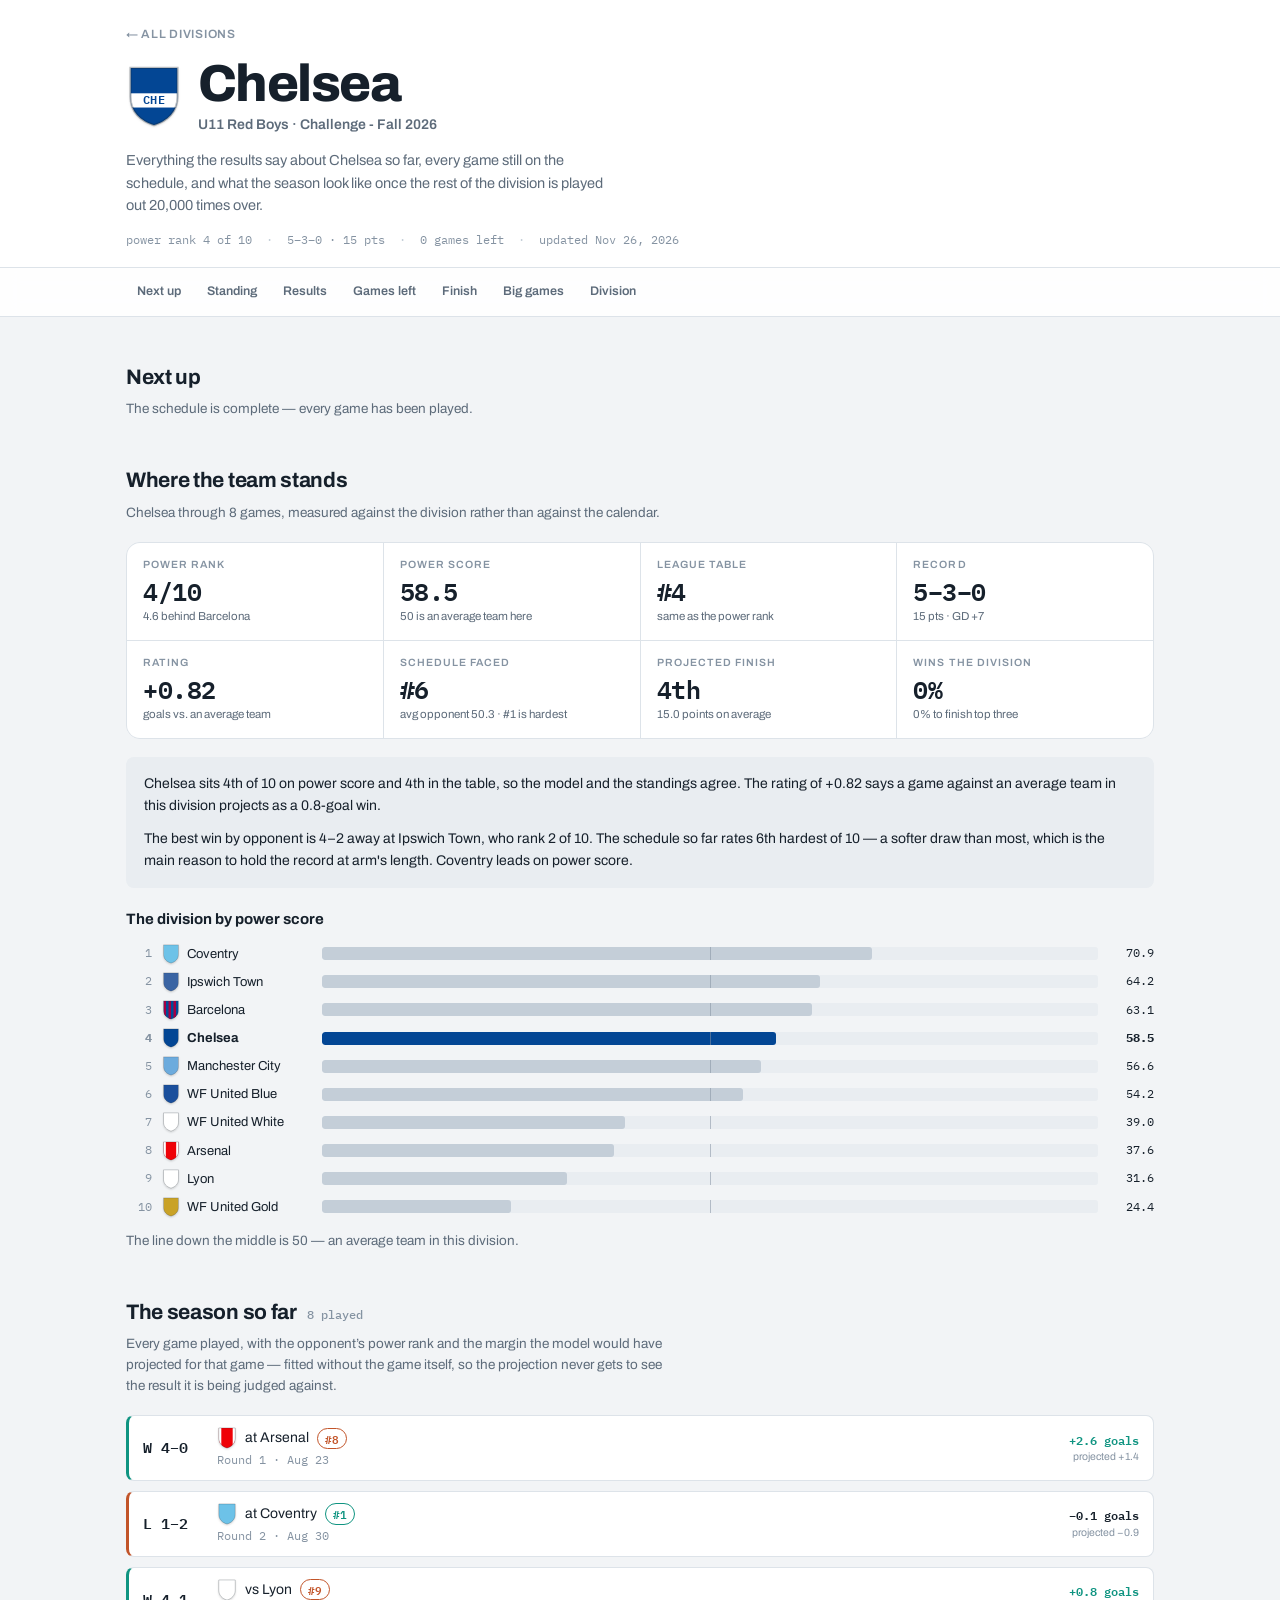
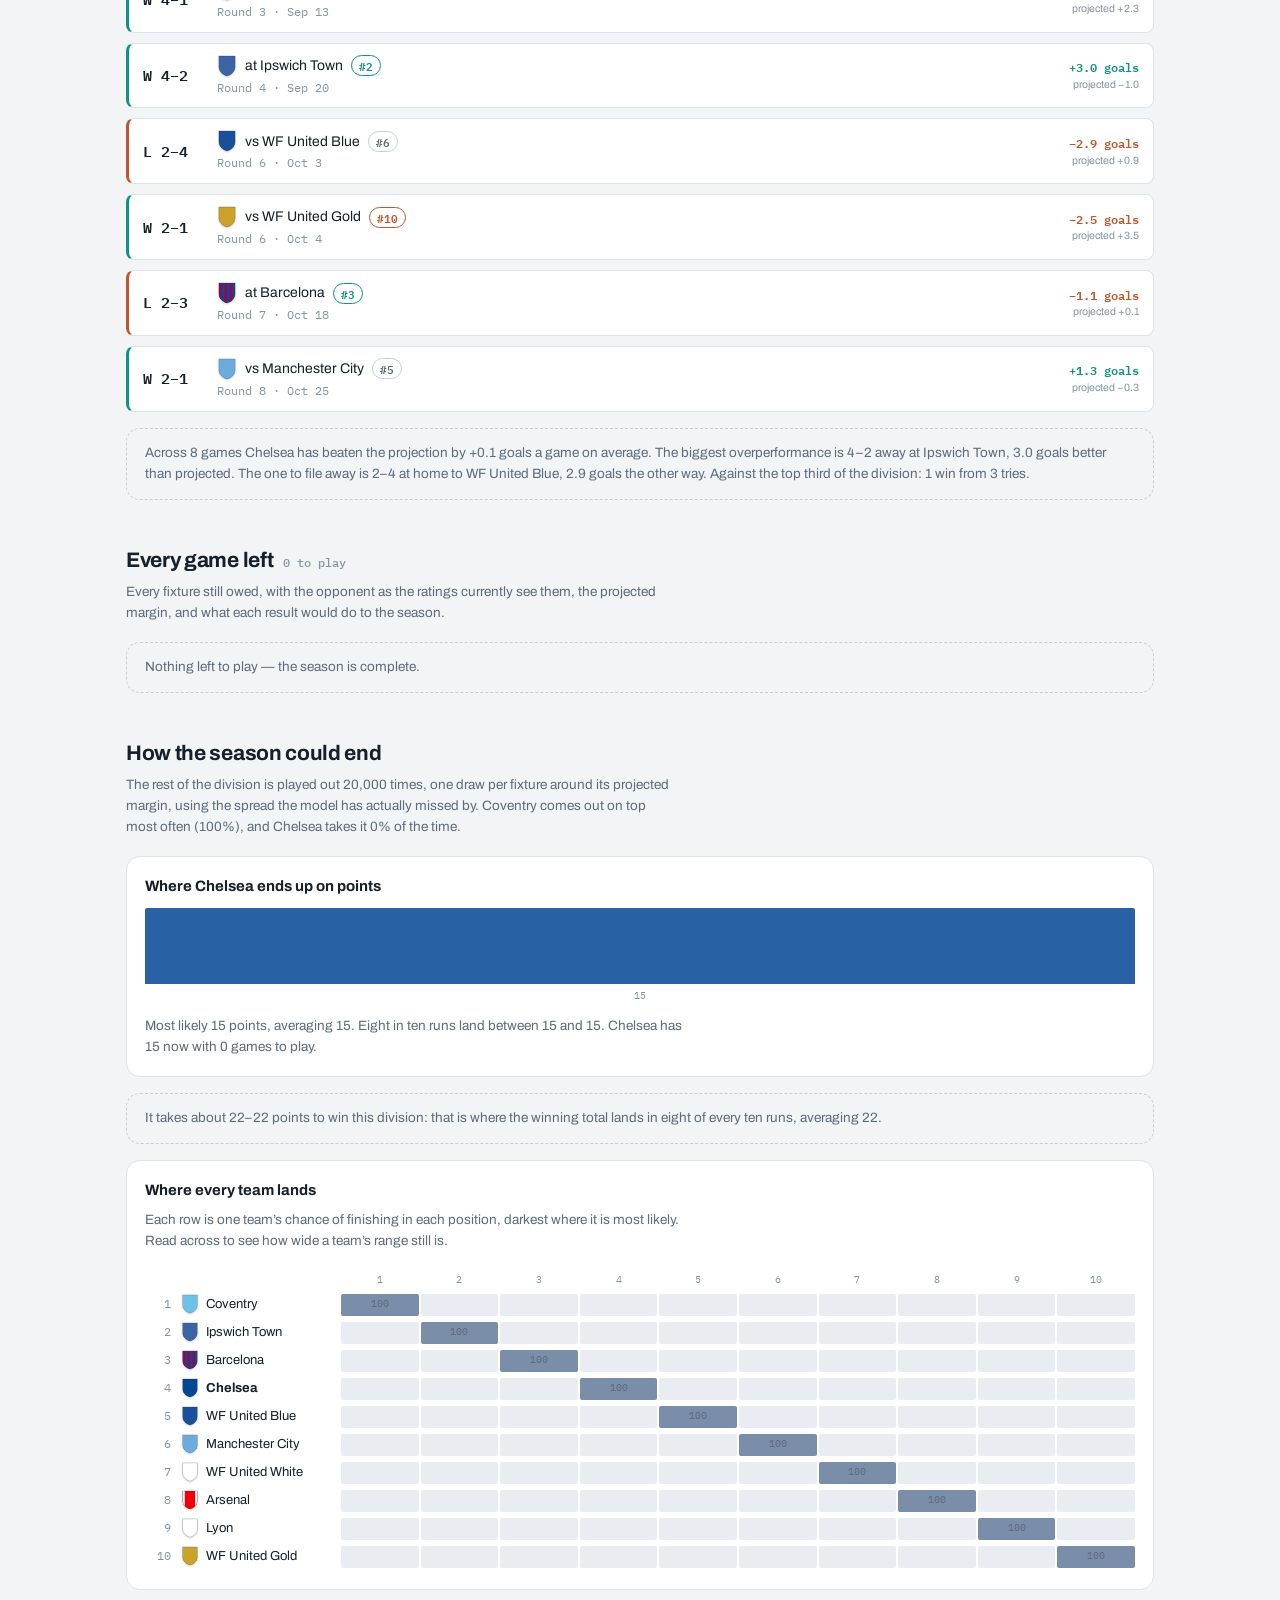
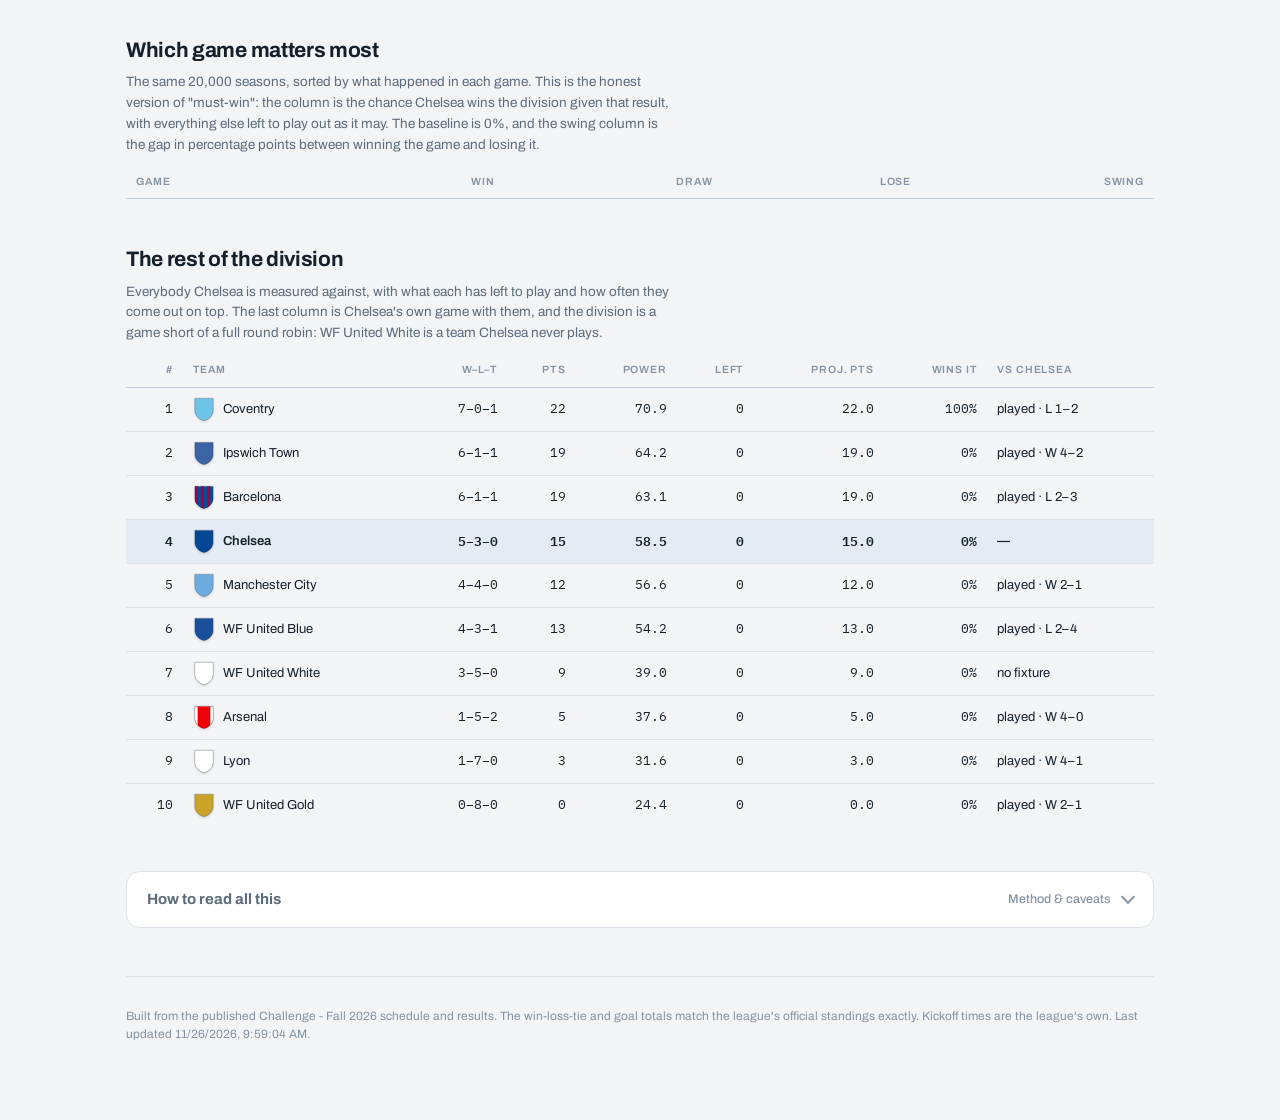
==== commit b7395acb: "Refresh rankings" ====
--- a/team.html
+++ b/team.html
@@ -1076,7 +1076,7 @@
 </main>
 
 <script>
-  const DATA = {"league":"Challenge - Fall 2026","generated_at":"2026-11-25T20:37:45+00:00","source_url":"https://playmetricssports.com/g/leagues/1321-2470-07598d11/teams/64255/team_view.html","featured_division":19780,"featured_team":64255,"settings":{"massey_weight":0.6,"colley_weight":0.4,"ridge":1.0,"goal_cap":4,"margin_cap":4,"margin_step":0.5},"divisions":[{"id":19774,"name":"U9 Gray Boys","gender":"M","games_played":32,"games_total":32,"rounds_complete":8,"games_moved":0,"teams":[{"id":69506,"league_team_id":64205,"name":"U09 (17) NCFCY Strikers DCH","short":"Strikers","url":"https://playmetricssports.com/g/leagues/1321-2470-07598d11/teams/64205/team_view.html","power_rank":1,"power_score":68.7,"rating":1.76,"colley":0.75,"sos":44.8,"sos_rank":8,"table_rank":1,"movement":0,"record":{"gp":8,"w":7,"l":1,"t":0,"gf":31,"ga":17,"gd":20,"pts":21},"resume":[{"opponent":"Corinthians","opponent_id":69495,"opponent_rank":8,"quality":"weak","home":false,"gf":4,"ga":1,"outcome":"W","date":"Aug 23, 2026","round":"Round 1"},{"opponent":"Fortaleza","opponent_id":69509,"opponent_rank":7,"quality":"weak","home":false,"gf":6,"ga":2,"outcome":"W","date":"Aug 30, 2026","round":"Round 2"},{"opponent":"Botafogo","opponent_id":69494,"opponent_rank":4,"quality":"middle","home":true,"gf":4,"ga":3,"outcome":"W","date":"Sep 13, 2026","round":"Round 3"},{"opponent":"Flamengo","opponent_id":69497,"opponent_rank":5,"quality":"middle","home":false,"gf":3,"ga":4,"outcome":"L","date":"Sep 20, 2026","round":"Round 4"},{"opponent":"Bahia","opponent_id":69493,"opponent_rank":2,"quality":"strong","home":true,"gf":5,"ga":1,"outcome":"W","date":"Sep 27, 2026","round":"Round 5"},{"opponent":"Cruzeiro","opponent_id":69496,"opponent_rank":3,"quality":"middle","home":false,"gf":5,"ga":4,"outcome":"W","date":"Oct  4, 2026","round":"Round 6"},{"opponent":"Sao Paolo","opponent_id":69508,"opponent_rank":6,"quality":"weak","home":true,"gf":6,"ga":2,"outcome":"W","date":"Oct 18, 2026","round":"Round 7"},{"opponent":"Corinthians","opponent_id":69495,"opponent_rank":8,"quality":"weak","home":true,"gf":4,"ga":0,"outcome":"W","date":"Oct 25, 2026","round":"Round 8"}],"org":"NCFC","host":true,"site":"DCH","girls":false,"key":"strikers","identity":{"pattern":"solid","colors":["#8C3B2F","#FFFFFF","#FFFFFF"],"code":"STR","real":false,"source":"palette","accent":{"light":"#8C3B2F","dark":"#CB7366"}}},{"id":69493,"league_team_id":64192,"name":"U09 (17) NCFCY Bahia FC","short":"Bahia","url":"https://playmetricssports.com/g/leagues/1321-2470-07598d11/teams/64192/team_view.html","power_rank":2,"power_score":66.7,"rating":1.33,"colley":0.771,"sos":48.1,"sos_rank":7,"table_rank":2,"movement":0,"record":{"gp":8,"w":7,"l":1,"t":0,"gf":26,"ga":13,"gd":13,"pts":21},"resume":[{"opponent":"Flamengo","opponent_id":69497,"opponent_rank":5,"quality":"middle","home":true,"gf":4,"ga":3,"outcome":"W","date":"Aug 23, 2026","round":"Round 1"},{"opponent":"Cruzeiro","opponent_id":69496,"opponent_rank":3,"quality":"middle","home":true,"gf":4,"ga":0,"outcome":"W","date":"Aug 30, 2026","round":"Round 2"},{"opponent":"Corinthians","opponent_id":69495,"opponent_rank":8,"quality":"weak","home":false,"gf":5,"ga":1,"outcome":"W","date":"Sep 13, 2026","round":"Round 3"},{"opponent":"Botafogo","opponent_id":69494,"opponent_rank":4,"quality":"middle","home":true,"gf":4,"ga":3,"outcome":"W","date":"Sep 20, 2026","round":"Round 4"},{"opponent":"Strikers","opponent_id":69506,"opponent_rank":1,"quality":"strong","home":false,"gf":1,"ga":5,"outcome":"L","date":"Sep 27, 2026","round":"Round 5"},{"opponent":"Sao Paolo","opponent_id":69508,"opponent_rank":6,"quality":"weak","home":false,"gf":2,"ga":0,"outcome":"W","date":"Oct  4, 2026","round":"Round 6"},{"opponent":"Fortaleza","opponent_id":69509,"opponent_rank":7,"quality":"weak","home":true,"gf":4,"ga":0,"outcome":"W","date":"Oct 18, 2026","round":"Round 7"},{"opponent":"Flamengo","opponent_id":69497,"opponent_rank":5,"quality":"middle","home":false,"gf":3,"ga":2,"outcome":"W","date":"Oct 25, 2026","round":"Round 8"}],"org":"NCFC","host":true,"site":"","girls":false,"key":"bahia","identity":{"pattern":"hoops","colors":["#0A54A0","#E30613","#FFFFFF"],"code":"BAH","real":true,"source":"club","accent":{"light":"#0A54A0","dark":"#2C8EF2"}}},{"id":69496,"league_team_id":64195,"name":"U09 (17) NCFCY Cruzeiro FC","short":"Cruzeiro","url":"https://playmetricssports.com/g/leagues/1321-2470-07598d11/teams/64195/team_view.html","power_rank":3,"power_score":59.2,"rating":0.8,"colley":0.638,"sos":49.7,"sos_rank":5,"table_rank":3,"movement":0,"record":{"gp":8,"w":5,"l":2,"t":1,"gf":24,"ga":19,"gd":7,"pts":16},"resume":[{"opponent":"Botafogo","opponent_id":69494,"opponent_rank":4,"quality":"middle","home":false,"gf":5,"ga":4,"outcome":"W","date":"Aug 23, 2026","round":"Round 1"},{"opponent":"Bahia","opponent_id":69493,"opponent_rank":2,"quality":"strong","home":false,"gf":0,"ga":4,"outcome":"L","date":"Aug 30, 2026","round":"Round 2"},{"opponent":"Sao Paolo","opponent_id":69508,"opponent_rank":6,"quality":"weak","home":true,"gf":5,"ga":3,"outcome":"W","date":"Sep 13, 2026","round":"Round 3"},{"opponent":"Fortaleza","opponent_id":69509,"opponent_rank":7,"quality":"weak","home":false,"gf":2,"ga":2,"outcome":"T","date":"Sep 20, 2026","round":"Round 4"},{"opponent":"Flamengo","opponent_id":69497,"opponent_rank":5,"quality":"middle","home":true,"gf":5,"ga":1,"outcome":"W","date":"Sep 27, 2026","round":"Round 5"},{"opponent":"Strikers","opponent_id":69506,"opponent_rank":1,"quality":"strong","home":true,"gf":4,"ga":5,"outcome":"L","date":"Oct  4, 2026","round":"Round 6"},{"opponent":"Corinthians","opponent_id":69495,"opponent_rank":8,"quality":"weak","home":false,"gf":4,"ga":0,"outcome":"W","date":"Oct 18, 2026","round":"Round 7"},{"opponent":"Botafogo","opponent_id":69494,"opponent_rank":4,"quality":"middle","home":true,"gf":2,"ga":1,"outcome":"W","date":"Oct 25, 2026","round":"Round 8"}],"org":"NCFC","host":true,"site":"","girls":false,"key":"cruzeiro","identity":{"pattern":"solid","colors":["#0B5BA9","#FFFFFF","#FFFFFF"],"code":"CRU","real":true,"source":"club","accent":{"light":"#0B5BA9","dark":"#278EF1"}}},{"id":69494,"league_team_id":64193,"name":"U09 (17) NCFCY Botafogo FC","short":"Botafogo","url":"https://playmetricssports.com/g/leagues/1321-2470-07598d11/teams/64193/team_view.html","power_rank":4,"power_score":56.5,"rating":0.98,"colley":0.513,"sos":50.3,"sos_rank":4,"table_rank":4,"movement":0,"record":{"gp":8,"w":4,"l":4,"t":0,"gf":27,"ga":22,"gd":9,"pts":12},"resume":[{"opponent":"Cruzeiro","opponent_id":69496,"opponent_rank":3,"quality":"middle","home":true,"gf":4,"ga":5,"outcome":"L","date":"Aug 23, 2026","round":"Round 1"},{"opponent":"Corinthians","opponent_id":69495,"opponent_rank":8,"quality":"weak","home":true,"gf":7,"ga":3,"outcome":"W","date":"Aug 30, 2026","round":"Round 2"},{"opponent":"Strikers","opponent_id":69506,"opponent_rank":1,"quality":"strong","home":false,"gf":3,"ga":4,"outcome":"L","date":"Sep 13, 2026","round":"Round 3"},{"opponent":"Bahia","opponent_id":69493,"opponent_rank":2,"quality":"strong","home":false,"gf":3,"ga":4,"outcome":"L","date":"Sep 20, 2026","round":"Round 4"},{"opponent":"Sao Paolo","opponent_id":69508,"opponent_rank":6,"quality":"weak","home":true,"gf":5,"ga":1,"outcome":"W","date":"Sep 27, 2026","round":"Round 5"},{"opponent":"Flamengo","opponent_id":69497,"opponent_rank":5,"quality":"middle","home":true,"gf":5,"ga":4,"outcome":"W","date":"Oct 18, 2026","round":"Round 7"},{"opponent":"Cruzeiro","opponent_id":69496,"opponent_rank":3,"quality":"middle","home":false,"gf":1,"ga":2,"outcome":"L","date":"Oct 25, 2026","round":"Round 8"},{"opponent":"Fortaleza","opponent_id":69509,"opponent_rank":7,"quality":"weak","home":false,"gf":4,"ga":0,"outcome":"W","date":"Oct 31, 2026","round":"Round 6"}],"org":"NCFC","host":true,"site":"","girls":false,"key":"botafogo","identity":{"pattern":"stripes","colors":["#000000","#FFFFFF","#FFFFFF"],"code":"BOT","real":true,"source":"club","accent":{"light":"#000000","dark":"#8C8C8C"}}},{"id":69497,"league_team_id":64196,"name":"U09 (17) NCFCY Flamengo FC","short":"Flamengo","url":"https://playmetricssports.com/g/leagues/1321-2470-07598d11/teams/64196/team_view.html","power_rank":5,"power_score":51.4,"rating":0.33,"colley":0.479,"sos":51.9,"sos_rank":2,"table_rank":5,"movement":0,"record":{"gp":8,"w":3,"l":4,"t":1,"gf":25,"ga":21,"gd":2,"pts":10},"resume":[{"opponent":"Bahia","opponent_id":69493,"opponent_rank":2,"quality":"strong","home":false,"gf":3,"ga":4,"outcome":"L","date":"Aug 23, 2026","round":"Round 1"},{"opponent":"Sao Paolo","opponent_id":69508,"opponent_rank":6,"quality":"weak","home":false,"gf":3,"ga":3,"outcome":"T","date":"Aug 30, 2026","round":"Round 2"},{"opponent":"Fortaleza","opponent_id":69509,"opponent_rank":7,"quality":"weak","home":true,"gf":4,"ga":0,"outcome":"W","date":"Sep 13, 2026","round":"Round 3"},{"opponent":"Strikers","opponent_id":69506,"opponent_rank":1,"quality":"strong","home":true,"gf":4,"ga":3,"outcome":"W","date":"Sep 20, 2026","round":"Round 4"},{"opponent":"Cruzeiro","opponent_id":69496,"opponent_rank":3,"quality":"middle","home":false,"gf":1,"ga":5,"outcome":"L","date":"Sep 27, 2026","round":"Round 5"},{"opponent":"Botafogo","opponent_id":69494,"opponent_rank":4,"quality":"middle","home":false,"gf":4,"ga":5,"outcome":"L","date":"Oct 18, 2026","round":"Round 7"},{"opponent":"Bahia","opponent_id":69493,"opponent_rank":2,"quality":"strong","home":true,"gf":2,"ga":3,"outcome":"L","date":"Oct 25, 2026","round":"Round 8"},{"opponent":"Corinthians","opponent_id":69495,"opponent_rank":8,"quality":"weak","home":true,"gf":4,"ga":0,"outcome":"W","date":"Oct 31, 2026","round":"Round 6"}],"org":"NCFC","host":true,"site":"","girls":false,"key":"flamengo","identity":{"pattern":"hoops","colors":["#C52613","#000000","#FFFFFF"],"code":"FLA","real":true,"source":"club","accent":{"light":"#C52613","dark":"#ED5B4A"}}},{"id":69508,"league_team_id":64207,"name":"U09 (17) NCFCY Sao Paolo HSFV","short":"Sao Paolo","url":"https://playmetricssports.com/g/leagues/1321-2470-07598d11/teams/64207/team_view.html","power_rank":6,"power_score":38.4,"rating":-1.07,"colley":0.342,"sos":49.2,"sos_rank":6,"table_rank":6,"movement":0,"record":{"gp":8,"w":2,"l":5,"t":1,"gf":18,"ga":24,"gd":-9,"pts":7},"resume":[{"opponent":"Fortaleza","opponent_id":69509,"opponent_rank":7,"quality":"weak","home":true,"gf":2,"ga":4,"outcome":"L","date":"Aug 23, 2026","round":"Round 1"},{"opponent":"Flamengo","opponent_id":69497,"opponent_rank":5,"quality":"middle","home":true,"gf":3,"ga":3,"outcome":"T","date":"Aug 30, 2026","round":"Round 2"},{"opponent":"Cruzeiro","opponent_id":69496,"opponent_rank":3,"quality":"middle","home":false,"gf":3,"ga":5,"outcome":"L","date":"Sep 13, 2026","round":"Round 3"},{"opponent":"Corinthians","opponent_id":69495,"opponent_rank":8,"quality":"weak","home":true,"gf":5,"ga":1,"outcome":"W","date":"Sep 20, 2026","round":"Round 4"},{"opponent":"Botafogo","opponent_id":69494,"opponent_rank":4,"quality":"middle","home":false,"gf":1,"ga":5,"outcome":"L","date":"Sep 27, 2026","round":"Round 5"},{"opponent":"Bahia","opponent_id":69493,"opponent_rank":2,"quality":"strong","home":true,"gf":0,"ga":2,"outcome":"L","date":"Oct  4, 2026","round":"Round 6"},{"opponent":"Strikers","opponent_id":69506,"opponent_rank":1,"quality":"strong","home":false,"gf":2,"ga":6,"outcome":"L","date":"Oct 18, 2026","round":"Round 7"},{"opponent":"Fortaleza","opponent_id":69509,"opponent_rank":7,"quality":"weak","home":false,"gf":3,"ga":2,"outcome":"W","date":"Oct 25, 2026","round":"Round 8"}],"org":"NCFC","host":true,"site":"HSFV","girls":false,"key":"saopaolo","identity":{"pattern":"hoops","colors":["#FFFFFF","#E30613","#000000"],"code":"SAO","real":true,"source":"club","accent":{"light":"#E30613","dark":"#FA4A55"}}},{"id":69509,"league_team_id":64208,"name":"U09 (17) NCFCY Fortaleza FC","short":"Fortaleza","url":"https://playmetricssports.com/g/leagues/1321-2470-07598d11/teams/64208/team_view.html","power_rank":7,"power_score":31.8,"rating":-1.71,"colley":0.258,"sos":50.8,"sos_rank":3,"table_rank":7,"movement":0,"record":{"gp":8,"w":1,"l":6,"t":1,"gf":12,"ga":26,"gd":-16,"pts":4},"resume":[{"opponent":"Sao Paolo","opponent_id":69508,"opponent_rank":6,"quality":"weak","home":false,"gf":4,"ga":2,"outcome":"W","date":"Aug 23, 2026","round":"Round 1"},{"opponent":"Strikers","opponent_id":69506,"opponent_rank":1,"quality":"strong","home":true,"gf":2,"ga":6,"outcome":"L","date":"Aug 30, 2026","round":"Round 2"},{"opponent":"Flamengo","opponent_id":69497,"opponent_rank":5,"quality":"middle","home":false,"gf":0,"ga":4,"outcome":"L","date":"Sep 13, 2026","round":"Round 3"},{"opponent":"Cruzeiro","opponent_id":69496,"opponent_rank":3,"quality":"middle","home":true,"gf":2,"ga":2,"outcome":"T","date":"Sep 20, 2026","round":"Round 4"},{"opponent":"Corinthians","opponent_id":69495,"opponent_rank":8,"quality":"weak","home":false,"gf":2,"ga":3,"outcome":"L","date":"Sep 27, 2026","round":"Round 5"},{"opponent":"Bahia","opponent_id":69493,"opponent_rank":2,"quality":"strong","home":false,"gf":0,"ga":4,"outcome":"L","date":"Oct 18, 2026","round":"Round 7"},{"opponent":"Sao Paolo","opponent_id":69508,"opponent_rank":6,"quality":"weak","home":true,"gf":2,"ga":3,"outcome":"L","date":"Oct 25, 2026","round":"Round 8"},{"opponent":"Botafogo","opponent_id":69494,"opponent_rank":4,"quality":"middle","home":true,"gf":0,"ga":4,"outcome":"L","date":"Oct 31, 2026","round":"Round 6"}],"org":"NCFC","host":true,"site":"","girls":false,"key":"fortaleza","identity":{"pattern":"stripes","colors":["#0A2C6B","#E30613","#FFFFFF"],"code":"FOR","real":true,"source":"club","accent":{"light":"#0A2C6B","dark":"#538AEF"}}},{"id":69495,"league_team_id":64194,"name":"U09 (17) NCFCY Corinthians FC","short":"Corinthians","url":"https://playmetricssports.com/g/leagues/1321-2470-07598d11/teams/64194/team_view.html","power_rank":8,"power_score":27.1,"rating":-2.42,"colley":0.25,"sos":55.2,"sos_rank":1,"table_rank":8,"movement":0,"record":{"gp":8,"w":1,"l":7,"t":0,"gf":9,"ga":30,"gd":-26,"pts":3},"resume":[{"opponent":"Strikers","opponent_id":69506,"opponent_rank":1,"quality":"strong","home":true,"gf":1,"ga":4,"outcome":"L","date":"Aug 23, 2026","round":"Round 1"},{"opponent":"Botafogo","opponent_id":69494,"opponent_rank":4,"quality":"middle","home":false,"gf":3,"ga":7,"outcome":"L","date":"Aug 30, 2026","round":"Round 2"},{"opponent":"Bahia","opponent_id":69493,"opponent_rank":2,"quality":"strong","home":true,"gf":1,"ga":5,"outcome":"L","date":"Sep 13, 2026","round":"Round 3"},{"opponent":"Sao Paolo","opponent_id":69508,"opponent_rank":6,"quality":"weak","home":false,"gf":1,"ga":5,"outcome":"L","date":"Sep 20, 2026","round":"Round 4"},{"opponent":"Fortaleza","opponent_id":69509,"opponent_rank":7,"quality":"weak","home":true,"gf":3,"ga":2,"outcome":"W","date":"Sep 27, 2026","round":"Round 5"},{"opponent":"Cruzeiro","opponent_id":69496,"opponent_rank":3,"quality":"middle","home":true,"gf":0,"ga":4,"outcome":"L","date":"Oct 18, 2026","round":"Round 7"},{"opponent":"Strikers","opponent_id":69506,"opponent_rank":1,"quality":"strong","home":false,"gf":0,"ga":4,"outcome":"L","date":"Oct 25, 2026","round":"Round 8"},{"opponent":"Flamengo","opponent_id":69497,"opponent_rank":5,"quality":"middle","home":false,"gf":0,"ga":4,"outcome":"L","date":"Oct 31, 2026","round":"Round 6"}],"org":"NCFC","host":true,"site":"","girls":false,"key":"corinthians","identity":{"pattern":"solid","colors":["#FFFFFF","#000000","#000000"],"code":"COR","real":true,"source":"club","accent":{"light":"#000000","dark":"#8C8C8C"}}}],"upcoming":[]},{"id":19775,"name":"U9 Girls","gender":"F","games_played":32,"games_total":32,"rounds_complete":8,"games_moved":0,"teams":[{"id":69511,"league_team_id":64209,"name":"U09 (17) NCFCY Current HSFV G","short":"Current","url":"https://playmetricssports.com/g/leagues/1321-2470-07598d11/teams/64209/team_view.html","power_rank":1,"power_score":78.3,"rating":2.01,"colley":0.808,"sos":45.0,"sos_rank":8,"table_rank":1,"movement":0,"record":{"gp":8,"w":7,"l":0,"t":1,"gf":29,"ga":10,"gd":21,"pts":22},"resume":[{"opponent":"Trinity","opponent_id":69489,"opponent_rank":7,"quality":"weak","home":true,"gf":4,"ga":1,"outcome":"W","date":"Aug 23, 2026","round":"Round 1"},{"opponent":"Sporting","opponent_id":69491,"opponent_rank":6,"quality":"weak","home":true,"gf":4,"ga":2,"outcome":"W","date":"Sep 12, 2026","round":"Round 3"},{"opponent":"Sun","opponent_id":69490,"opponent_rank":3,"quality":"middle","home":false,"gf":4,"ga":0,"outcome":"W","date":"Sep 13, 2026","round":"Round 3"},{"opponent":"Teal","opponent_id":69625,"opponent_rank":2,"quality":"strong","home":false,"gf":1,"ga":1,"outcome":"T","date":"Sep 19, 2026","round":"Round 4"},{"opponent":"WF United Red","opponent_id":69492,"opponent_rank":4,"quality":"middle","home":true,"gf":5,"ga":2,"outcome":"W","date":"Oct 18, 2026","round":"Round 7"},{"opponent":"Brooklyn","opponent_id":69488,"opponent_rank":5,"quality":"middle","home":true,"gf":4,"ga":2,"outcome":"W","date":"Oct 24, 2026","round":"Round 4"},{"opponent":"Trinity","opponent_id":69489,"opponent_rank":7,"quality":"weak","home":false,"gf":5,"ga":2,"outcome":"W","date":"Oct 25, 2026","round":"Round 8"},{"opponent":"WF United Black","opponent_id":69505,"opponent_rank":8,"quality":"weak","home":false,"gf":4,"ga":0,"outcome":"W","date":"Oct 31, 2026","round":"Round 6"}],"org":"NCFC","host":true,"site":"HSFV","girls":true,"key":"current","identity":{"pattern":"solid","colors":["#008C95","#C8102E","#FFFFFF"],"code":"KC","real":true,"source":"club","accent":{"light":"#008C95","dark":"#009AA4"}}},{"id":69625,"league_team_id":64211,"name":"U09 (17) TFA Teal G","short":"Teal","url":"https://playmetricssports.com/g/leagues/1321-2470-07598d11/teams/64211/team_view.html","power_rank":2,"power_score":63.9,"rating":1.01,"colley":0.646,"sos":48.8,"sos_rank":6,"table_rank":2,"movement":0,"record":{"gp":8,"w":4,"l":1,"t":3,"gf":25,"ga":18,"gd":10,"pts":15},"resume":[{"opponent":"Sun","opponent_id":69490,"opponent_rank":3,"quality":"middle","home":false,"gf":6,"ga":4,"outcome":"W","date":"Aug 23, 2026","round":"Round 1"},{"opponent":"WF United Red","opponent_id":69492,"opponent_rank":4,"quality":"middle","home":false,"gf":3,"ga":5,"outcome":"L","date":"Aug 30, 2026","round":"Round 2"},{"opponent":"Brooklyn","opponent_id":69488,"opponent_rank":5,"quality":"middle","home":true,"gf":4,"ga":2,"outcome":"W","date":"Sep 13, 2026","round":"Round 3"},{"opponent":"Current","opponent_id":69511,"opponent_rank":1,"quality":"strong","home":true,"gf":1,"ga":1,"outcome":"T","date":"Sep 19, 2026","round":"Round 4"},{"opponent":"Trinity","opponent_id":69489,"opponent_rank":7,"quality":"weak","home":false,"gf":1,"ga":1,"outcome":"T","date":"Sep 20, 2026","round":"Round 4"},{"opponent":"Sporting","opponent_id":69491,"opponent_rank":6,"quality":"weak","home":false,"gf":5,"ga":1,"outcome":"W","date":"Oct  3, 2026","round":"Round 6"},{"opponent":"WF United Black","opponent_id":69505,"opponent_rank":8,"quality":"weak","home":true,"gf":4,"ga":4,"outcome":"T","date":"Oct 18, 2026","round":"Round 7"},{"opponent":"Sun","opponent_id":69490,"opponent_rank":3,"quality":"middle","home":true,"gf":5,"ga":1,"outcome":"W","date":"Oct 25, 2026","round":"Round 8"}],"org":"TFA","host":false,"site":"","girls":true,"key":"teal","identity":{"pattern":"solid","colors":["#0E8C8C","#FFFFFF","#FFFFFF"],"code":"TEA","real":false,"source":"name","accent":{"light":"#0E8C8C","dark":"#109B9B"}}},{"id":69490,"league_team_id":64189,"name":"U09 (17) NCFCY Sun FC G","short":"Sun","url":"https://playmetricssports.com/g/leagues/1321-2470-07598d11/teams/64189/team_view.html","power_rank":3,"power_score":54.6,"rating":0.1,"colley":0.604,"sos":51.2,"sos_rank":3,"table_rank":3,"movement":0,"record":{"gp":8,"w":5,"l":3,"t":0,"gf":23,"ga":21,"gd":0,"pts":15},"resume":[{"opponent":"Teal","opponent_id":69625,"opponent_rank":2,"quality":"strong","home":true,"gf":4,"ga":6,"outcome":"L","date":"Aug 23, 2026","round":"Round 1"},{"opponent":"Brooklyn","opponent_id":69488,"opponent_rank":5,"quality":"middle","home":false,"gf":3,"ga":2,"outcome":"W","date":"Aug 30, 2026","round":"Round 2"},{"opponent":"Current","opponent_id":69511,"opponent_rank":1,"quality":"strong","home":true,"gf":0,"ga":4,"outcome":"L","date":"Sep 13, 2026","round":"Round 3"},{"opponent":"WF United Black","opponent_id":69505,"opponent_rank":8,"quality":"weak","home":false,"gf":5,"ga":2,"outcome":"W","date":"Sep 20, 2026","round":"Round 4"},{"opponent":"WF United Red","opponent_id":69492,"opponent_rank":4,"quality":"middle","home":true,"gf":4,"ga":3,"outcome":"W","date":"Sep 27, 2026","round":"Round 5"},{"opponent":"Trinity","opponent_id":69489,"opponent_rank":7,"quality":"weak","home":false,"gf":3,"ga":1,"outcome":"W","date":"Oct  4, 2026","round":"Round 6"},{"opponent":"Sporting","opponent_id":69491,"opponent_rank":6,"quality":"weak","home":true,"gf":4,"ga":1,"outcome":"W","date":"Oct 18, 2026","round":"Round 7"},{"opponent":"Teal","opponent_id":69625,"opponent_rank":2,"quality":"strong","home":false,"gf":1,"ga":5,"outcome":"L","date":"Oct 25, 2026","round":"Round 8"}],"org":"NCFC","host":true,"site":"","girls":true,"key":"sun","identity":{"pattern":"solid","colors":["#93531C","#1B1B1B","#FFFFFF"],"code":"SUN","real":false,"source":"palette","accent":{"light":"#93531C","dark":"#CF7527"}}},{"id":69492,"league_team_id":64191,"name":"U09 (17) NCFCY WF United Red G","short":"WF United Red","url":"https://playmetricssports.com/g/leagues/1321-2470-07598d11/teams/64191/team_view.html","power_rank":4,"power_score":53.9,"rating":0.35,"colley":0.525,"sos":46.9,"sos_rank":7,"table_rank":4,"movement":0,"record":{"gp":8,"w":4,"l":3,"t":1,"gf":22,"ga":18,"gd":5,"pts":13},"resume":[{"opponent":"WF United Black","opponent_id":69505,"opponent_rank":8,"quality":"weak","home":false,"gf":5,"ga":1,"outcome":"W","date":"Aug 23, 2026","round":"Round 1"},{"opponent":"Teal","opponent_id":69625,"opponent_rank":2,"quality":"strong","home":true,"gf":5,"ga":3,"outcome":"W","date":"Aug 30, 2026","round":"Round 2"},{"opponent":"Trinity","opponent_id":69489,"opponent_rank":7,"quality":"weak","home":false,"gf":2,"ga":3,"outcome":"L","date":"Sep 13, 2026","round":"Round 3"},{"opponent":"Sporting","opponent_id":69491,"opponent_rank":6,"quality":"weak","home":true,"gf":3,"ga":1,"outcome":"W","date":"Sep 20, 2026","round":"Round 4"},{"opponent":"Sun","opponent_id":69490,"opponent_rank":3,"quality":"middle","home":false,"gf":3,"ga":4,"outcome":"L","date":"Sep 27, 2026","round":"Round 5"},{"opponent":"Current","opponent_id":69511,"opponent_rank":1,"quality":"strong","home":false,"gf":2,"ga":5,"outcome":"L","date":"Oct 18, 2026","round":"Round 7"},{"opponent":"WF United Black","opponent_id":69505,"opponent_rank":8,"quality":"weak","home":true,"gf":3,"ga":1,"outcome":"W","date":"Oct 24, 2026","round":"Round 8"},{"opponent":"Brooklyn","opponent_id":69488,"opponent_rank":5,"quality":"middle","home":true,"gf":1,"ga":1,"outcome":"T","date":"Oct 31, 2026","round":"Round 6"}],"org":"NCFC","host":true,"site":"","girls":true,"key":"wfunitedred","identity":{"pattern":"solid","colors":["#C8102E","#FFFFFF","#FFFFFF"],"code":"WUR","real":false,"source":"name","accent":{"light":"#C8102E","dark":"#F1536D"}}},{"id":69488,"league_team_id":64187,"name":"U09 (17) NCFCY Brooklyn FC G","short":"Brooklyn","url":"https://playmetricssports.com/g/leagues/1321-2470-07598d11/teams/64187/team_view.html","power_rank":5,"power_score":43.0,"rating":-0.37,"colley":0.396,"sos":49.4,"sos_rank":5,"table_rank":5,"movement":0,"record":{"gp":8,"w":2,"l":4,"t":2,"gf":15,"ga":19,"gd":-3,"pts":8},"resume":[{"opponent":"Sporting","opponent_id":69491,"opponent_rank":6,"quality":"weak","home":true,"gf":0,"ga":4,"outcome":"L","date":"Aug 23, 2026","round":"Round 1"},{"opponent":"Sun","opponent_id":69490,"opponent_rank":3,"quality":"middle","home":true,"gf":2,"ga":3,"outcome":"L","date":"Aug 30, 2026","round":"Round 2"},{"opponent":"Teal","opponent_id":69625,"opponent_rank":2,"quality":"strong","home":false,"gf":2,"ga":4,"outcome":"L","date":"Sep 13, 2026","round":"Round 3"},{"opponent":"WF United Black","opponent_id":69505,"opponent_rank":8,"quality":"weak","home":true,"gf":2,"ga":0,"outcome":"W","date":"Sep 27, 2026","round":"Round 5"},{"opponent":"Trinity","opponent_id":69489,"opponent_rank":7,"quality":"weak","home":true,"gf":5,"ga":1,"outcome":"W","date":"Oct 18, 2026","round":"Round 7"},{"opponent":"Current","opponent_id":69511,"opponent_rank":1,"quality":"strong","home":false,"gf":2,"ga":4,"outcome":"L","date":"Oct 24, 2026","round":"Round 4"},{"opponent":"Sporting","opponent_id":69491,"opponent_rank":6,"quality":"weak","home":false,"gf":2,"ga":2,"outcome":"T","date":"Oct 25, 2026","round":"Round 8"},{"opponent":"WF United Red","opponent_id":69492,"opponent_rank":4,"quality":"middle","home":false,"gf":1,"ga":1,"outcome":"T","date":"Oct 31, 2026","round":"Round 6"}],"org":"NCFC","host":true,"site":"","girls":true,"key":"brooklyn","identity":{"pattern":"solid","colors":["#33566E","#FFFFFF","#FFFFFF"],"code":"BRO","real":false,"source":"palette","accent":{"light":"#33566E","dark":"#5E92B5"}}},{"id":69491,"league_team_id":64190,"name":"U09 (17) NCFCY Sporting G","short":"Sporting","url":"https://playmetricssports.com/g/leagues/1321-2470-07598d11/teams/64190/team_view.html","power_rank":6,"power_score":38.4,"rating":-0.74,"colley":0.354,"sos":50.6,"sos_rank":4,"table_rank":6,"movement":0,"record":{"gp":8,"w":1,"l":4,"t":3,"gf":14,"ga":20,"gd":-7,"pts":6},"resume":[{"opponent":"Brooklyn","opponent_id":69488,"opponent_rank":5,"quality":"middle","home":false,"gf":4,"ga":0,"outcome":"W","date":"Aug 23, 2026","round":"Round 1"},{"opponent":"Current","opponent_id":69511,"opponent_rank":1,"quality":"strong","home":false,"gf":2,"ga":4,"outcome":"L","date":"Sep 12, 2026","round":"Round 3"},{"opponent":"WF United Black","opponent_id":69505,"opponent_rank":8,"quality":"weak","home":true,"gf":2,"ga":2,"outcome":"T","date":"Sep 13, 2026","round":"Round 3"},{"opponent":"WF United Red","opponent_id":69492,"opponent_rank":4,"quality":"middle","home":false,"gf":1,"ga":3,"outcome":"L","date":"Sep 20, 2026","round":"Round 4"},{"opponent":"Trinity","opponent_id":69489,"opponent_rank":7,"quality":"weak","home":true,"gf":1,"ga":1,"outcome":"T","date":"Sep 27, 2026","round":"Round 5"},{"opponent":"Teal","opponent_id":69625,"opponent_rank":2,"quality":"strong","home":true,"gf":1,"ga":5,"outcome":"L","date":"Oct  3, 2026","round":"Round 6"},{"opponent":"Sun","opponent_id":69490,"opponent_rank":3,"quality":"middle","home":false,"gf":1,"ga":4,"outcome":"L","date":"Oct 18, 2026","round":"Round 7"},{"opponent":"Brooklyn","opponent_id":69488,"opponent_rank":5,"quality":"middle","home":true,"gf":2,"ga":2,"outcome":"T","date":"Oct 25, 2026","round":"Round 8"}],"org":"NCFC","host":true,"site":"","girls":true,"key":"sporting","identity":{"pattern":"hoops","colors":["#008057","#FFFFFF","#FFFFFF"],"code":"SCP","real":true,"source":"club","accent":{"light":"#008057","dark":"#009F6C"}}},{"id":69489,"league_team_id":64188,"name":"U09 (17) NCFCY Trinity G","short":"Trinity","url":"https://playmetricssports.com/g/leagues/1321-2470-07598d11/teams/64188/team_view.html","power_rank":7,"power_score":38.4,"rating":-0.9,"colley":0.392,"sos":55.0,"sos_rank":1,"table_rank":7,"movement":0,"record":{"gp":8,"w":1,"l":4,"t":3,"gf":12,"ga":21,"gd":-11,"pts":6},"resume":[{"opponent":"Current","opponent_id":69511,"opponent_rank":1,"quality":"strong","home":false,"gf":1,"ga":4,"outcome":"L","date":"Aug 23, 2026","round":"Round 1"},{"opponent":"WF United Black","opponent_id":69505,"opponent_rank":8,"quality":"weak","home":false,"gf":2,"ga":2,"outcome":"T","date":"Aug 30, 2026","round":"Round 2"},{"opponent":"WF United Red","opponent_id":69492,"opponent_rank":4,"quality":"middle","home":true,"gf":3,"ga":2,"outcome":"W","date":"Sep 13, 2026","round":"Round 3"},{"opponent":"Teal","opponent_id":69625,"opponent_rank":2,"quality":"strong","home":true,"gf":1,"ga":1,"outcome":"T","date":"Sep 20, 2026","round":"Round 4"},{"opponent":"Sporting","opponent_id":69491,"opponent_rank":6,"quality":"weak","home":false,"gf":1,"ga":1,"outcome":"T","date":"Sep 27, 2026","round":"Round 5"},{"opponent":"Sun","opponent_id":69490,"opponent_rank":3,"quality":"middle","home":true,"gf":1,"ga":3,"outcome":"L","date":"Oct  4, 2026","round":"Round 6"},{"opponent":"Brooklyn","opponent_id":69488,"opponent_rank":5,"quality":"middle","home":false,"gf":1,"ga":5,"outcome":"L","date":"Oct 18, 2026","round":"Round 7"},{"opponent":"Current","opponent_id":69511,"opponent_rank":1,"quality":"strong","home":true,"gf":2,"ga":5,"outcome":"L","date":"Oct 25, 2026","round":"Round 8"}],"org":"NCFC","host":true,"site":"","girls":true,"key":"trinity","identity":{"pattern":"band","colors":["#6A3A70","#FFFFFF","#FFFFFF"],"code":"TRI","real":false,"source":"palette","accent":{"light":"#6A3A70","dark":"#B177B8"}}},{"id":69505,"league_team_id":64204,"name":"U09 (17) NCFCY WF United Black G","short":"WF United Black","url":"https://playmetricssports.com/g/leagues/1321-2470-07598d11/teams/64204/team_view.html","power_rank":8,"power_score":29.4,"rating":-1.46,"colley":0.275,"sos":53.1,"sos_rank":2,"table_rank":8,"movement":0,"record":{"gp":8,"w":0,"l":5,"t":3,"gf":12,"ga":25,"gd":-15,"pts":3},"resume":[{"opponent":"WF United Red","opponent_id":69492,"opponent_rank":4,"quality":"middle","home":true,"gf":1,"ga":5,"outcome":"L","date":"Aug 23, 2026","round":"Round 1"},{"opponent":"Trinity","opponent_id":69489,"opponent_rank":7,"quality":"weak","home":true,"gf":2,"ga":2,"outcome":"T","date":"Aug 30, 2026","round":"Round 2"},{"opponent":"Sporting","opponent_id":69491,"opponent_rank":6,"quality":"weak","home":false,"gf":2,"ga":2,"outcome":"T","date":"Sep 13, 2026","round":"Round 3"},{"opponent":"Sun","opponent_id":69490,"opponent_rank":3,"quality":"middle","home":true,"gf":2,"ga":5,"outcome":"L","date":"Sep 20, 2026","round":"Round 4"},{"opponent":"Brooklyn","opponent_id":69488,"opponent_rank":5,"quality":"middle","home":false,"gf":0,"ga":2,"outcome":"L","date":"Sep 27, 2026","round":"Round 5"},{"opponent":"Teal","opponent_id":69625,"opponent_rank":2,"quality":"strong","home":false,"gf":4,"ga":4,"outcome":"T","date":"Oct 18, 2026","round":"Round 7"},{"opponent":"WF United Red","opponent_id":69492,"opponent_rank":4,"quality":"middle","home":false,"gf":1,"ga":3,"outcome":"L","date":"Oct 24, 2026","round":"Round 8"},{"opponent":"Current","opponent_id":69511,"opponent_rank":1,"quality":"strong","home":true,"gf":0,"ga":4,"outcome":"L","date":"Oct 31, 2026","round":"Round 6"}],"org":"NCFC","host":true,"site":"","girls":true,"key":"wfunitedblack","identity":{"pattern":"solid","colors":["#1B1B1B","#FFFFFF","#FFFFFF"],"code":"WUB","real":false,"source":"name","accent":{"light":"#1B1B1B","dark":"#8B8B8B"}}}],"upcoming":[]},{"id":19776,"name":"U9 Red Boys","gender":"M","games_played":40,"games_total":40,"rounds_complete":8,"games_moved":0,"teams":[{"id":69621,"league_team_id":64210,"name":"U09 (17) FWSC United Lightning","short":"United Lightning","url":"https://playmetricssports.com/g/leagues/1321-2470-07598d11/teams/64210/team_view.html","power_rank":1,"power_score":75.1,"rating":2.89,"colley":0.896,"sos":49.9,"sos_rank":6,"table_rank":1,"movement":0,"record":{"gp":8,"w":8,"l":0,"t":0,"gf":32,"ga":16,"gd":26,"pts":24},"resume":[{"opponent":"Palmeiras","opponent_id":69500,"opponent_rank":2,"quality":"strong","home":true,"gf":6,"ga":2,"outcome":"W","date":"Aug 23, 2026","round":"Round 1"},{"opponent":"Remo","opponent_id":69502,"opponent_rank":8,"quality":"weak","home":false,"gf":5,"ga":1,"outcome":"W","date":"Sep 13, 2026","round":"Round 3"},{"opponent":"Teal","opponent_id":69641,"opponent_rank":9,"quality":"weak","home":false,"gf":5,"ga":1,"outcome":"W","date":"Sep 20, 2026","round":"Round 4"},{"opponent":"Predators","opponent_id":69507,"opponent_rank":3,"quality":"strong","home":false,"gf":5,"ga":1,"outcome":"W","date":"Sep 27, 2026","round":"Round 5"},{"opponent":"Santos","opponent_id":69501,"opponent_rank":7,"quality":"weak","home":true,"gf":4,"ga":0,"outcome":"W","date":"Oct  3, 2026","round":"Round 2"},{"opponent":"WF United White","opponent_id":69504,"opponent_rank":6,"quality":"middle","home":false,"gf":7,"ga":4,"outcome":"W","date":"Oct 18, 2026","round":"Round 7"},{"opponent":"Fluminense","opponent_id":69498,"opponent_rank":5,"quality":"middle","home":true,"gf":5,"ga":4,"outcome":"W","date":"Oct 25, 2026","round":"Round 8"},{"opponent":"WF United Blue","opponent_id":69503,"opponent_rank":4,"quality":"middle","home":true,"gf":5,"ga":3,"outcome":"W","date":"Oct 31, 2026","round":"Round 6"}],"org":"FWSC","host":false,"site":"","girls":false,"key":"unitedlightning","identity":{"pattern":"solid","colors":["#1F7A6B","#FFFFFF","#FFFFFF"],"code":"ULI","real":false,"source":"palette","accent":{"light":"#1F7A6B","dark":"#289B88"}}},{"id":69500,"league_team_id":64199,"name":"U09 (17) NCFCY Palmeiras","short":"Palmeiras","url":"https://playmetricssports.com/g/leagues/1321-2470-07598d11/teams/64199/team_view.html","power_rank":2,"power_score":64.9,"rating":1.59,"colley":0.758,"sos":51.1,"sos_rank":3,"table_rank":2,"movement":0,"record":{"gp":8,"w":6,"l":1,"t":1,"gf":28,"ga":15,"gd":13,"pts":19},"resume":[{"opponent":"United Lightning","opponent_id":69621,"opponent_rank":1,"quality":"strong","home":false,"gf":2,"ga":6,"outcome":"L","date":"Aug 23, 2026","round":"Round 1"},{"opponent":"WF United White","opponent_id":69504,"opponent_rank":6,"quality":"middle","home":false,"gf":4,"ga":4,"outcome":"T","date":"Aug 30, 2026","round":"Round 2"},{"opponent":"WF United Blue","opponent_id":69503,"opponent_rank":4,"quality":"middle","home":true,"gf":3,"ga":2,"outcome":"W","date":"Sep 13, 2026","round":"Round 3"},{"opponent":"Fluminense","opponent_id":69498,"opponent_rank":5,"quality":"middle","home":true,"gf":4,"ga":0,"outcome":"W","date":"Sep 20, 2026","round":"Round 4"},{"opponent":"Internacional","opponent_id":69499,"opponent_rank":10,"quality":"weak","home":false,"gf":5,"ga":1,"outcome":"W","date":"Sep 27, 2026","round":"Round 5"},{"opponent":"Predators","opponent_id":69507,"opponent_rank":3,"quality":"strong","home":true,"gf":5,"ga":2,"outcome":"W","date":"Oct  4, 2026","round":"Round 6"},{"opponent":"Remo","opponent_id":69502,"opponent_rank":8,"quality":"weak","home":true,"gf":4,"ga":2,"outcome":"W","date":"Oct 18, 2026","round":"Round 7"},{"opponent":"Santos","opponent_id":69501,"opponent_rank":7,"quality":"weak","home":false,"gf":3,"ga":0,"outcome":"W","date":"Oct 25, 2026","round":"Round 8"}],"org":"NCFC","host":true,"site":"","girls":false,"key":"palmeiras","identity":{"pattern":"solid","colors":["#006437","#FFFFFF","#FFFFFF"],"code":"PAL","real":true,"source":"club","accent":{"light":"#006437","dark":"#00A158"}}},{"id":69507,"league_team_id":64206,"name":"U09 (17) NCFCY Predators","short":"Predators","url":"https://playmetricssports.com/g/leagues/1321-2470-07598d11/teams/64206/team_view.html","power_rank":3,"power_score":57.9,"rating":1.08,"colley":0.592,"sos":48.9,"sos_rank":7,"table_rank":3,"movement":0,"record":{"gp":8,"w":5,"l":3,"t":0,"gf":27,"ga":22,"gd":11,"pts":15},"resume":[{"opponent":"Santos","opponent_id":69501,"opponent_rank":7,"quality":"weak","home":true,"gf":7,"ga":3,"outcome":"W","date":"Aug 23, 2026","round":"Round 1"},{"opponent":"Teal","opponent_id":69641,"opponent_rank":9,"quality":"weak","home":true,"gf":4,"ga":0,"outcome":"W","date":"Aug 30, 2026","round":"Round 2"},{"opponent":"Fluminense","opponent_id":69498,"opponent_rank":5,"quality":"middle","home":false,"gf":6,"ga":2,"outcome":"W","date":"Sep 13, 2026","round":"Round 3"},{"opponent":"Internacional","opponent_id":69499,"opponent_rank":10,"quality":"weak","home":false,"gf":5,"ga":1,"outcome":"W","date":"Sep 20, 2026","round":"Round 4"},{"opponent":"United Lightning","opponent_id":69621,"opponent_rank":1,"quality":"strong","home":true,"gf":1,"ga":5,"outcome":"L","date":"Sep 27, 2026","round":"Round 5"},{"opponent":"Palmeiras","opponent_id":69500,"opponent_rank":2,"quality":"strong","home":false,"gf":2,"ga":5,"outcome":"L","date":"Oct  4, 2026","round":"Round 6"},{"opponent":"WF United Blue","opponent_id":69503,"opponent_rank":4,"quality":"middle","home":true,"gf":4,"ga":5,"outcome":"L","date":"Oct 18, 2026","round":"Round 7"},{"opponent":"Remo","opponent_id":69502,"opponent_rank":8,"quality":"weak","home":false,"gf":7,"ga":4,"outcome":"W","date":"Oct 25, 2026","round":"Round 8"}],"org":"NCFC","host":true,"site":"","girls":false,"key":"predators","identity":{"pattern":"solid","colors":["#A66A1E","#1B1B1B","#FFFFFF"],"code":"PRE","real":false,"source":"palette","accent":{"light":"#A66A1E","dark":"#C17C23"}}},{"id":69503,"league_team_id":64202,"name":"U09 (17) NCFCY WF United Blue","short":"WF United Blue","url":"https://playmetricssports.com/g/leagues/1321-2470-07598d11/teams/64202/team_view.html","power_rank":4,"power_score":57.7,"rating":1.07,"colley":0.587,"sos":48.7,"sos_rank":10,"table_rank":4,"movement":0,"record":{"gp":8,"w":5,"l":3,"t":0,"gf":27,"ga":24,"gd":11,"pts":15},"resume":[{"opponent":"Internacional","opponent_id":69499,"opponent_rank":10,"quality":"weak","home":true,"gf":6,"ga":2,"outcome":"W","date":"Aug 23, 2026","round":"Round 1"},{"opponent":"Remo","opponent_id":69502,"opponent_rank":8,"quality":"weak","home":true,"gf":6,"ga":2,"outcome":"W","date":"Aug 30, 2026","round":"Round 2"},{"opponent":"Palmeiras","opponent_id":69500,"opponent_rank":2,"quality":"strong","home":false,"gf":2,"ga":3,"outcome":"L","date":"Sep 13, 2026","round":"Round 3"},{"opponent":"Teal","opponent_id":69641,"opponent_rank":9,"quality":"weak","home":true,"gf":9,"ga":5,"outcome":"W","date":"Sep 19, 2026","round":"Round 4"},{"opponent":"Santos","opponent_id":69501,"opponent_rank":7,"quality":"weak","home":false,"gf":2,"ga":3,"outcome":"L","date":"Sep 20, 2026","round":"Round 4"},{"opponent":"Predators","opponent_id":69507,"opponent_rank":3,"quality":"strong","home":false,"gf":5,"ga":4,"outcome":"W","date":"Oct 18, 2026","round":"Round 7"},{"opponent":"WF United White","opponent_id":69504,"opponent_rank":6,"quality":"middle","home":true,"gf":4,"ga":2,"outcome":"W","date":"Oct 25, 2026","round":"Round 8"},{"opponent":"United Lightning","opponent_id":69621,"opponent_rank":1,"quality":"strong","home":false,"gf":3,"ga":5,"outcome":"L","date":"Oct 31, 2026","round":"Round 6"}],"org":"NCFC","host":true,"site":"","girls":false,"key":"wfunitedblue","identity":{"pattern":"solid","colors":["#1A4F9C","#FFFFFF","#FFFFFF"],"code":"WUB","real":false,"source":"name","accent":{"light":"#1A4F9C","dark":"#518CE2"}}},{"id":69498,"league_team_id":64197,"name":"U09 (17) NCFCY Fluminense","short":"Fluminense","url":"https://playmetricssports.com/g/leagues/1321-2470-07598d11/teams/64197/team_view.html","power_rank":5,"power_score":52.5,"rating":0.29,"colley":0.537,"sos":48.7,"sos_rank":9,"table_rank":5,"movement":0,"record":{"gp":8,"w":4,"l":3,"t":1,"gf":26,"ga":22,"gd":4,"pts":13},"resume":[{"opponent":"WF United White","opponent_id":69504,"opponent_rank":6,"quality":"middle","home":false,"gf":4,"ga":4,"outcome":"T","date":"Aug 23, 2026","round":"Round 1"},{"opponent":"Internacional","opponent_id":69499,"opponent_rank":10,"quality":"weak","home":true,"gf":5,"ga":1,"outcome":"W","date":"Aug 30, 2026","round":"Round 2"},{"opponent":"Predators","opponent_id":69507,"opponent_rank":3,"quality":"strong","home":true,"gf":2,"ga":6,"outcome":"L","date":"Sep 13, 2026","round":"Round 3"},{"opponent":"Palmeiras","opponent_id":69500,"opponent_rank":2,"quality":"strong","home":false,"gf":0,"ga":4,"outcome":"L","date":"Sep 20, 2026","round":"Round 4"},{"opponent":"Remo","opponent_id":69502,"opponent_rank":8,"quality":"weak","home":true,"gf":7,"ga":6,"outcome":"W","date":"Sep 27, 2026","round":"Round 5"},{"opponent":"Santos","opponent_id":69501,"opponent_rank":7,"quality":"weak","home":false,"gf":4,"ga":0,"outcome":"W","date":"Oct  4, 2026","round":"Round 6"},{"opponent":"Teal","opponent_id":69641,"opponent_rank":9,"quality":"weak","home":true,"gf":5,"ga":1,"outcome":"W","date":"Oct 18, 2026","round":"Round 7"},{"opponent":"United Lightning","opponent_id":69621,"opponent_rank":1,"quality":"strong","home":false,"gf":4,"ga":5,"outcome":"L","date":"Oct 25, 2026","round":"Round 8"}],"org":"NCFC","host":true,"site":"","girls":false,"key":"fluminense","identity":{"pattern":"stripes","colors":["#8C1D40","#006B54","#FFFFFF"],"code":"FLU","real":true,"source":"club","accent":{"light":"#8C1D40","dark":"#DE6289"}}},{"id":69504,"league_team_id":64203,"name":"U09 (17) NCFCY WF United White","short":"WF United White","url":"https://playmetricssports.com/g/leagues/1321-2470-07598d11/teams/64203/team_view.html","power_rank":6,"power_score":50.8,"rating":0.19,"colley":0.492,"sos":48.9,"sos_rank":8,"table_rank":7,"movement":1,"record":{"gp":8,"w":3,"l":3,"t":2,"gf":28,"ga":23,"gd":3,"pts":11},"resume":[{"opponent":"Fluminense","opponent_id":69498,"opponent_rank":5,"quality":"middle","home":true,"gf":4,"ga":4,"outcome":"T","date":"Aug 23, 2026","round":"Round 1"},{"opponent":"Palmeiras","opponent_id":69500,"opponent_rank":2,"quality":"strong","home":true,"gf":4,"ga":4,"outcome":"T","date":"Aug 30, 2026","round":"Round 2"},{"opponent":"Internacional","opponent_id":69499,"opponent_rank":10,"quality":"weak","home":false,"gf":6,"ga":2,"outcome":"W","date":"Sep 13, 2026","round":"Round 3"},{"opponent":"Remo","opponent_id":69502,"opponent_rank":8,"quality":"weak","home":false,"gf":5,"ga":1,"outcome":"W","date":"Sep 20, 2026","round":"Round 4"},{"opponent":"Santos","opponent_id":69501,"opponent_rank":7,"quality":"weak","home":true,"gf":2,"ga":6,"outcome":"L","date":"Sep 27, 2026","round":"Round 5"},{"opponent":"Teal","opponent_id":69641,"opponent_rank":9,"quality":"weak","home":false,"gf":4,"ga":0,"outcome":"W","date":"Oct  3, 2026","round":"Round 6"},{"opponent":"United Lightning","opponent_id":69621,"opponent_rank":1,"quality":"strong","home":true,"gf":4,"ga":7,"outcome":"L","date":"Oct 18, 2026","round":"Round 7"},{"opponent":"WF United Blue","opponent_id":69503,"opponent_rank":4,"quality":"middle","home":false,"gf":2,"ga":4,"outcome":"L","date":"Oct 25, 2026","round":"Round 8"}],"org":"NCFC","host":true,"site":"","girls":false,"key":"wfunitedwhite","identity":{"pattern":"solid","colors":["#FFFFFF","#1B1B1B","#1B1B1B"],"code":"WUW","real":false,"source":"name","accent":{"light":"#1B1B1B","dark":"#8B8B8B"}}},{"id":69501,"league_team_id":64200,"name":"U09 (17) NCFCY Santos","short":"Santos","url":"https://playmetricssports.com/g/leagues/1321-2470-07598d11/teams/64200/team_view.html","power_rank":7,"power_score":50.1,"rating":-0.07,"colley":0.517,"sos":51.4,"sos_rank":1,"table_rank":6,"movement":-1,"record":{"gp":8,"w":4,"l":4,"t":0,"gf":18,"ga":21,"gd":-2,"pts":12},"resume":[{"opponent":"Predators","opponent_id":69507,"opponent_rank":3,"quality":"strong","home":false,"gf":3,"ga":7,"outcome":"L","date":"Aug 23, 2026","round":"Round 1"},{"opponent":"Teal","opponent_id":69641,"opponent_rank":9,"quality":"weak","home":true,"gf":6,"ga":2,"outcome":"W","date":"Sep 12, 2026","round":"Round 3"},{"opponent":"WF United Blue","opponent_id":69503,"opponent_rank":4,"quality":"middle","home":true,"gf":3,"ga":2,"outcome":"W","date":"Sep 20, 2026","round":"Round 4"},{"opponent":"WF United White","opponent_id":69504,"opponent_rank":6,"quality":"middle","home":false,"gf":6,"ga":2,"outcome":"W","date":"Sep 27, 2026","round":"Round 5"},{"opponent":"United Lightning","opponent_id":69621,"opponent_rank":1,"quality":"strong","home":false,"gf":0,"ga":4,"outcome":"L","date":"Oct  3, 2026","round":"Round 2"},{"opponent":"Fluminense","opponent_id":69498,"opponent_rank":5,"quality":"middle","home":true,"gf":0,"ga":4,"outcome":"L","date":"Oct  4, 2026","round":"Round 6"},{"opponent":"Internacional","opponent_id":69499,"opponent_rank":10,"quality":"weak","home":false,"gf":4,"ga":0,"outcome":"W","date":"Oct 18, 2026","round":"Round 7"},{"opponent":"Palmeiras","opponent_id":69500,"opponent_rank":2,"quality":"strong","home":true,"gf":0,"ga":3,"outcome":"L","date":"Oct 25, 2026","round":"Round 8"}],"org":"NCFC","host":true,"site":"","girls":false,"key":"santos","identity":{"pattern":"solid","colors":["#FFFFFF","#000000","#000000"],"code":"SAN","real":true,"source":"club","accent":{"light":"#000000","dark":"#8C8C8C"}}},{"id":69502,"league_team_id":64201,"name":"U09 (17) NCFCY Remo","short":"Remo","url":"https://playmetricssports.com/g/leagues/1321-2470-07598d11/teams/64201/team_view.html","power_rank":8,"power_score":38.6,"rating":-1.29,"colley":0.317,"sos":51.4,"sos_rank":2,"table_rank":8,"movement":0,"record":{"gp":8,"w":2,"l":6,"t":0,"gf":22,"ga":32,"gd":-13,"pts":6},"resume":[{"opponent":"Teal","opponent_id":69641,"opponent_rank":9,"quality":"weak","home":false,"gf":7,"ga":4,"outcome":"W","date":"Aug 23, 2026","round":"Round 1"},{"opponent":"WF United Blue","opponent_id":69503,"opponent_rank":4,"quality":"middle","home":false,"gf":2,"ga":6,"outcome":"L","date":"Aug 30, 2026","round":"Round 2"},{"opponent":"United Lightning","opponent_id":69621,"opponent_rank":1,"quality":"strong","home":true,"gf":1,"ga":5,"outcome":"L","date":"Sep 13, 2026","round":"Round 3"},{"opponent":"WF United White","opponent_id":69504,"opponent_rank":6,"quality":"middle","home":true,"gf":1,"ga":5,"outcome":"L","date":"Sep 20, 2026","round":"Round 4"},{"opponent":"Fluminense","opponent_id":69498,"opponent_rank":5,"quality":"middle","home":false,"gf":6,"ga":7,"outcome":"L","date":"Sep 27, 2026","round":"Round 5"},{"opponent":"Internacional","opponent_id":69499,"opponent_rank":10,"quality":"weak","home":true,"gf":6,"ga":4,"outcome":"W","date":"Oct  4, 2026","round":"Round 6"},{"opponent":"Palmeiras","opponent_id":69500,"opponent_rank":2,"quality":"strong","home":false,"gf":2,"ga":4,"outcome":"L","date":"Oct 18, 2026","round":"Round 7"},{"opponent":"Predators","opponent_id":69507,"opponent_rank":3,"quality":"strong","home":true,"gf":4,"ga":7,"outcome":"L","date":"Oct 25, 2026","round":"Round 8"}],"org":"NCFC","host":true,"site":"","girls":false,"key":"remo","identity":{"pattern":"solid","colors":["#10327E","#FFFFFF","#FFFFFF"],"code":"REM","real":true,"source":"club","accent":{"light":"#10327E","dark":"#5D89EA"}}},{"id":69641,"league_team_id":64212,"name":"U09 (17) TFA Teal","short":"Teal","url":"https://playmetricssports.com/g/leagues/1321-2470-07598d11/teams/64212/team_view.html","power_rank":9,"power_score":26.5,"rating":-2.86,"colley":0.158,"sos":51.1,"sos_rank":4,"table_rank":10,"movement":1,"record":{"gp":8,"w":0,"l":7,"t":1,"gf":13,"ga":29,"gd":-27,"pts":1},"resume":[{"opponent":"Remo","opponent_id":69502,"opponent_rank":8,"quality":"weak","home":true,"gf":4,"ga":7,"outcome":"L","date":"Aug 23, 2026","round":"Round 1"},{"opponent":"Predators","opponent_id":69507,"opponent_rank":3,"quality":"strong","home":false,"gf":0,"ga":4,"outcome":"L","date":"Aug 30, 2026","round":"Round 2"},{"opponent":"Santos","opponent_id":69501,"opponent_rank":7,"quality":"weak","home":false,"gf":2,"ga":6,"outcome":"L","date":"Sep 12, 2026","round":"Round 3"},{"opponent":"WF United Blue","opponent_id":69503,"opponent_rank":4,"quality":"middle","home":false,"gf":5,"ga":9,"outcome":"L","date":"Sep 19, 2026","round":"Round 4"},{"opponent":"United Lightning","opponent_id":69621,"opponent_rank":1,"quality":"strong","home":true,"gf":1,"ga":5,"outcome":"L","date":"Sep 20, 2026","round":"Round 4"},{"opponent":"WF United White","opponent_id":69504,"opponent_rank":6,"quality":"middle","home":true,"gf":0,"ga":4,"outcome":"L","date":"Oct  3, 2026","round":"Round 6"},{"opponent":"Fluminense","opponent_id":69498,"opponent_rank":5,"quality":"middle","home":false,"gf":1,"ga":5,"outcome":"L","date":"Oct 18, 2026","round":"Round 7"},{"opponent":"Internacional","opponent_id":69499,"opponent_rank":10,"quality":"weak","home":true,"gf":1,"ga":1,"outcome":"T","date":"Oct 25, 2026","round":"Round 8"}],"org":"TFA","host":false,"site":"","girls":false,"key":"teal","identity":{"pattern":"solid","colors":["#0E8C8C","#FFFFFF","#FFFFFF"],"code":"TEA","real":false,"source":"name","accent":{"light":"#0E8C8C","dark":"#109B9B"}}},{"id":69499,"league_team_id":64198,"name":"U09 (17) NCFCY Internacional","short":"Internacional","url":"https://playmetricssports.com/g/leagues/1321-2470-07598d11/teams/64198/team_view.html","power_rank":10,"power_score":26.0,"rating":-2.89,"colley":0.146,"sos":49.9,"sos_rank":5,"table_rank":9,"movement":-1,"record":{"gp":8,"w":0,"l":7,"t":1,"gf":12,"ga":29,"gd":-26,"pts":1},"resume":[{"opponent":"WF United Blue","opponent_id":69503,"opponent_rank":4,"quality":"middle","home":false,"gf":2,"ga":6,"outcome":"L","date":"Aug 23, 2026","round":"Round 1"},{"opponent":"Fluminense","opponent_id":69498,"opponent_rank":5,"quality":"middle","home":false,"gf":1,"ga":5,"outcome":"L","date":"Aug 30, 2026","round":"Round 2"},{"opponent":"WF United White","opponent_id":69504,"opponent_rank":6,"quality":"middle","home":true,"gf":2,"ga":6,"outcome":"L","date":"Sep 13, 2026","round":"Round 3"},{"opponent":"Predators","opponent_id":69507,"opponent_rank":3,"quality":"strong","home":true,"gf":1,"ga":5,"outcome":"L","date":"Sep 20, 2026","round":"Round 4"},{"opponent":"Palmeiras","opponent_id":69500,"opponent_rank":2,"quality":"strong","home":true,"gf":1,"ga":5,"outcome":"L","date":"Sep 27, 2026","round":"Round 5"},{"opponent":"Remo","opponent_id":69502,"opponent_rank":8,"quality":"weak","home":false,"gf":4,"ga":6,"outcome":"L","date":"Oct  4, 2026","round":"Round 6"},{"opponent":"Santos","opponent_id":69501,"opponent_rank":7,"quality":"weak","home":true,"gf":0,"ga":4,"outcome":"L","date":"Oct 18, 2026","round":"Round 7"},{"opponent":"Teal","opponent_id":69641,"opponent_rank":9,"quality":"weak","home":false,"gf":1,"ga":1,"outcome":"T","date":"Oct 25, 2026","round":"Round 8"}],"org":"NCFC","host":true,"site":"","girls":false,"key":"internacional","identity":{"pattern":"solid","colors":["#E5050F","#FFFFFF","#FFFFFF"],"code":"INT","real":true,"source":"club","accent":{"light":"#E5050F","dark":"#FB4A51"}}}],"upcoming":[]},{"id":19777,"name":"U10 Gray Boys","gender":"M","games_played":44,"games_total":44,"rounds_complete":8,"games_moved":0,"teams":[{"id":69620,"league_team_id":64354,"name":"U10 (16) FWSC Juventus FC","short":"Juventus","url":"https://playmetricssports.com/g/leagues/1321-2470-07598d11/teams/64354/team_view.html","power_rank":1,"power_score":74.7,"rating":2.23,"colley":0.795,"sos":49.0,"sos_rank":7,"table_rank":2,"movement":1,"record":{"gp":8,"w":6,"l":0,"t":2,"gf":27,"ga":10,"gd":21,"pts":20},"resume":[{"opponent":"Mansfield Town","opponent_id":69298,"opponent_rank":10,"quality":"weak","home":true,"gf":4,"ga":0,"outcome":"W","date":"Aug 23, 2026","round":"Round 1"},{"opponent":"Leicester City","opponent_id":69301,"opponent_rank":6,"quality":"middle","home":true,"gf":3,"ga":3,"outcome":"T","date":"Aug 30, 2026","round":"Round 2"},{"opponent":"WF United Blue","opponent_id":69302,"opponent_rank":5,"quality":"middle","home":true,"gf":5,"ga":3,"outcome":"W","date":"Sep 13, 2026","round":"Round 3"},{"opponent":"Derby County","opponent_id":69300,"opponent_rank":7,"quality":"middle","home":false,"gf":4,"ga":0,"outcome":"W","date":"Sep 20, 2026","round":"Round 4"},{"opponent":"Finley United","opponent_id":69630,"opponent_rank":2,"quality":"strong","home":false,"gf":5,"ga":1,"outcome":"W","date":"Sep 27, 2026","round":"Round 5"},{"opponent":"WF United White","opponent_id":69303,"opponent_rank":9,"quality":"weak","home":false,"gf":4,"ga":0,"outcome":"W","date":"Oct 18, 2026","round":"Round 7"},{"opponent":"Teal","opponent_id":69623,"opponent_rank":4,"quality":"middle","home":true,"gf":6,"ga":3,"outcome":"W","date":"Oct 24, 2026","round":"Round 6"},{"opponent":"Lincoln City","opponent_id":69297,"opponent_rank":8,"quality":"weak","home":false,"gf":0,"ga":0,"outcome":"T","date":"Oct 25, 2026","round":"Round 8"}],"org":"FWSC","host":false,"site":"","girls":false,"key":"juventus","identity":{"pattern":"stripes","colors":["#000000","#FFFFFF","#FFFFFF"],"code":"JUV","real":true,"source":"club","accent":{"light":"#000000","dark":"#8C8C8C"}}},{"id":69630,"league_team_id":64361,"name":"U10 (16) TYSC Finley United","short":"Finley United","url":"https://playmetricssports.com/g/leagues/1321-2470-07598d11/teams/64361/team_view.html","power_rank":2,"power_score":68.8,"rating":1.5,"colley":0.766,"sos":47.4,"sos_rank":8,"table_rank":1,"movement":-1,"record":{"gp":8,"w":7,"l":1,"t":0,"gf":29,"ga":18,"gd":15,"pts":21},"resume":[{"opponent":"Bologna","opponent_id":69512,"opponent_rank":3,"quality":"strong","home":true,"gf":4,"ga":1,"outcome":"W","date":"Aug 23, 2026","round":"Round 1"},{"opponent":"Teal","opponent_id":69623,"opponent_rank":4,"quality":"middle","home":false,"gf":6,"ga":2,"outcome":"W","date":"Aug 30, 2026","round":"Round 2"},{"opponent":"Lincoln City","opponent_id":69297,"opponent_rank":8,"quality":"weak","home":false,"gf":5,"ga":4,"outcome":"W","date":"Sep 13, 2026","round":"Round 3"},{"opponent":"WF United White","opponent_id":69303,"opponent_rank":9,"quality":"weak","home":true,"gf":4,"ga":3,"outcome":"W","date":"Sep 19, 2026","round":"Round 4"},{"opponent":"Juventus","opponent_id":69620,"opponent_rank":1,"quality":"strong","home":true,"gf":1,"ga":5,"outcome":"L","date":"Sep 27, 2026","round":"Round 5"},{"opponent":"Northampton","opponent_id":69299,"opponent_rank":11,"quality":"weak","home":false,"gf":5,"ga":1,"outcome":"W","date":"Oct  4, 2026","round":"Round 6"},{"opponent":"Mansfield Town","opponent_id":69298,"opponent_rank":10,"quality":"weak","home":true,"gf":5,"ga":1,"outcome":"W","date":"Oct 17, 2026","round":"Round 7"},{"opponent":"WF United Blue","opponent_id":69302,"opponent_rank":5,"quality":"middle","home":false,"gf":4,"ga":2,"outcome":"W","date":"Oct 18, 2026","round":"Round 7"}],"org":"TYSC","host":false,"site":"","girls":false,"key":"finleyunited","identity":{"pattern":"band","colors":["#1F7A6B","#FFFFFF","#FFFFFF"],"code":"FUN","real":false,"source":"palette","accent":{"light":"#1F7A6B","dark":"#289B88"}}},{"id":69512,"league_team_id":64344,"name":"U10 (16) NCFCY Bologna","short":"Bologna","url":"https://playmetricssports.com/g/leagues/1321-2470-07598d11/teams/64344/team_view.html","power_rank":3,"power_score":57.4,"rating":0.81,"colley":0.559,"sos":46.0,"sos_rank":11,"table_rank":4,"movement":1,"record":{"gp":8,"w":4,"l":2,"t":2,"gf":26,"ga":24,"gd":10,"pts":14},"resume":[{"opponent":"Finley United","opponent_id":69630,"opponent_rank":2,"quality":"strong","home":false,"gf":1,"ga":4,"outcome":"L","date":"Aug 23, 2026","round":"Round 1"},{"opponent":"WF United White","opponent_id":69303,"opponent_rank":9,"quality":"weak","home":false,"gf":7,"ga":3,"outcome":"W","date":"Aug 30, 2026","round":"Round 2"},{"opponent":"Leicester City","opponent_id":69301,"opponent_rank":6,"quality":"middle","home":false,"gf":1,"ga":4,"outcome":"L","date":"Sep 13, 2026","round":"Round 3"},{"opponent":"WF United Blue","opponent_id":69302,"opponent_rank":5,"quality":"middle","home":true,"gf":5,"ga":5,"outcome":"T","date":"Sep 20, 2026","round":"Round 4"},{"opponent":"Northampton","opponent_id":69299,"opponent_rank":11,"quality":"weak","home":true,"gf":7,"ga":3,"outcome":"W","date":"Sep 27, 2026","round":"Round 5"},{"opponent":"Mansfield Town","opponent_id":69298,"opponent_rank":10,"quality":"weak","home":false,"gf":4,"ga":0,"outcome":"W","date":"Oct  3, 2026","round":"Round 6"},{"opponent":"Lincoln City","opponent_id":69297,"opponent_rank":8,"quality":"weak","home":true,"gf":6,"ga":2,"outcome":"W","date":"Oct 18, 2026","round":"Round 7"},{"opponent":"Teal","opponent_id":69623,"opponent_rank":4,"quality":"middle","home":true,"gf":6,"ga":6,"outcome":"T","date":"Oct 25, 2026","round":"Round 8"}],"org":"NCFC","host":true,"site":"","girls":false,"key":"bologna","identity":{"pattern":"stripes","colors":["#9F1B32","#1A2F48","#FFFFFF"],"code":"BOL","real":true,"source":"club","accent":{"light":"#9F1B32","dark":"#E45F76"}}},{"id":69623,"league_team_id":64356,"name":"U10 (16) TFA Teal","short":"Teal","url":"https://playmetricssports.com/g/leagues/1321-2470-07598d11/teams/64356/team_view.html","power_rank":4,"power_score":56.3,"rating":0.46,"colley":0.597,"sos":49.2,"sos_rank":6,"table_rank":5,"movement":1,"record":{"gp":8,"w":4,"l":2,"t":2,"gf":26,"ga":22,"gd":5,"pts":14},"resume":[{"opponent":"Derby County","opponent_id":69300,"opponent_rank":7,"quality":"middle","home":true,"gf":3,"ga":1,"outcome":"W","date":"Aug 23, 2026","round":"Round 1"},{"opponent":"Finley United","opponent_id":69630,"opponent_rank":2,"quality":"strong","home":true,"gf":2,"ga":6,"outcome":"L","date":"Aug 30, 2026","round":"Round 2"},{"opponent":"Mansfield Town","opponent_id":69298,"opponent_rank":10,"quality":"weak","home":false,"gf":6,"ga":4,"outcome":"W","date":"Sep 13, 2026","round":"Round 3"},{"opponent":"WF United Blue","opponent_id":69302,"opponent_rank":5,"quality":"middle","home":true,"gf":5,"ga":1,"outcome":"W","date":"Sep 19, 2026","round":"Round 4"},{"opponent":"WF United White","opponent_id":69303,"opponent_rank":9,"quality":"weak","home":false,"gf":2,"ga":2,"outcome":"T","date":"Sep 20, 2026","round":"Round 4"},{"opponent":"Northampton","opponent_id":69299,"opponent_rank":11,"quality":"weak","home":true,"gf":6,"ga":2,"outcome":"W","date":"Oct 18, 2026","round":"Round 7"},{"opponent":"Juventus","opponent_id":69620,"opponent_rank":1,"quality":"strong","home":false,"gf":3,"ga":6,"outcome":"L","date":"Oct 24, 2026","round":"Round 6"},{"opponent":"Bologna","opponent_id":69512,"opponent_rank":3,"quality":"strong","home":false,"gf":6,"ga":6,"outcome":"T","date":"Oct 25, 2026","round":"Round 8"}],"org":"TFA","host":false,"site":"","girls":false,"key":"teal","identity":{"pattern":"solid","colors":["#0E8C8C","#FFFFFF","#FFFFFF"],"code":"TEA","real":false,"source":"name","accent":{"light":"#0E8C8C","dark":"#109B9B"}}},{"id":69302,"league_team_id":64242,"name":"U10 (16) NCFCY WF United Blue","short":"WF United Blue","url":"https://playmetricssports.com/g/leagues/1321-2470-07598d11/teams/64242/team_view.html","power_rank":5,"power_score":54.6,"rating":0.43,"colley":0.551,"sos":55.4,"sos_rank":1,"table_rank":7,"movement":2,"record":{"gp":8,"w":3,"l":3,"t":2,"gf":25,"ga":29,"gd":0,"pts":11},"resume":[{"opponent":"Lincoln City","opponent_id":69297,"opponent_rank":8,"quality":"weak","home":true,"gf":3,"ga":3,"outcome":"T","date":"Aug 23, 2026","round":"Round 1"},{"opponent":"Derby County","opponent_id":69300,"opponent_rank":7,"quality":"middle","home":true,"gf":8,"ga":4,"outcome":"W","date":"Aug 30, 2026","round":"Round 2"},{"opponent":"Juventus","opponent_id":69620,"opponent_rank":1,"quality":"strong","home":false,"gf":3,"ga":5,"outcome":"L","date":"Sep 13, 2026","round":"Round 3"},{"opponent":"Teal","opponent_id":69623,"opponent_rank":4,"quality":"middle","home":false,"gf":1,"ga":5,"outcome":"L","date":"Sep 19, 2026","round":"Round 4"},{"opponent":"Bologna","opponent_id":69512,"opponent_rank":3,"quality":"strong","home":false,"gf":5,"ga":5,"outcome":"T","date":"Sep 20, 2026","round":"Round 4"},{"opponent":"WF United White","opponent_id":69303,"opponent_rank":9,"quality":"weak","home":true,"gf":6,"ga":3,"outcome":"W","date":"Sep 27, 2026","round":"Round 5"},{"opponent":"Finley United","opponent_id":69630,"opponent_rank":2,"quality":"strong","home":true,"gf":2,"ga":4,"outcome":"L","date":"Oct 18, 2026","round":"Round 7"},{"opponent":"Leicester City","opponent_id":69301,"opponent_rank":6,"quality":"middle","home":false,"gf":4,"ga":3,"outcome":"W","date":"Oct 25, 2026","round":"Round 8"}],"org":"NCFC","host":true,"site":"","girls":false,"key":"wfunitedblue","identity":{"pattern":"solid","colors":["#1A4F9C","#FFFFFF","#FFFFFF"],"code":"WUB","real":false,"source":"name","accent":{"light":"#1A4F9C","dark":"#518CE2"}}},{"id":69301,"league_team_id":64241,"name":"U10 (16) NCFCY Leicester City","short":"Leicester City","url":"https://playmetricssports.com/g/leagues/1321-2470-07598d11/teams/64241/team_view.html","power_rank":6,"power_score":52.5,"rating":0.3,"colley":0.512,"sos":46.6,"sos_rank":10,"table_rank":6,"movement":0,"record":{"gp":8,"w":4,"l":3,"t":1,"gf":25,"ga":20,"gd":5,"pts":13},"resume":[{"opponent":"WF United White","opponent_id":69303,"opponent_rank":9,"quality":"weak","home":false,"gf":3,"ga":1,"outcome":"W","date":"Aug 23, 2026","round":"Round 1"},{"opponent":"Juventus","opponent_id":69620,"opponent_rank":1,"quality":"strong","home":false,"gf":3,"ga":3,"outcome":"T","date":"Aug 30, 2026","round":"Round 2"},{"opponent":"Bologna","opponent_id":69512,"opponent_rank":3,"quality":"strong","home":true,"gf":4,"ga":1,"outcome":"W","date":"Sep 13, 2026","round":"Round 3"},{"opponent":"Northampton","opponent_id":69299,"opponent_rank":11,"quality":"weak","home":true,"gf":3,"ga":6,"outcome":"L","date":"Sep 20, 2026","round":"Round 4"},{"opponent":"Lincoln City","opponent_id":69297,"opponent_rank":8,"quality":"weak","home":true,"gf":3,"ga":1,"outcome":"W","date":"Sep 27, 2026","round":"Round 5"},{"opponent":"Mansfield Town","opponent_id":69298,"opponent_rank":10,"quality":"weak","home":false,"gf":6,"ga":3,"outcome":"W","date":"Oct  4, 2026","round":"Round 6"},{"opponent":"Derby County","opponent_id":69300,"opponent_rank":7,"quality":"middle","home":false,"gf":2,"ga":3,"outcome":"L","date":"Oct 18, 2026","round":"Round 7"},{"opponent":"WF United Blue","opponent_id":69302,"opponent_rank":5,"quality":"middle","home":true,"gf":3,"ga":4,"outcome":"L","date":"Oct 25, 2026","round":"Round 8"}],"org":"NCFC","host":true,"site":"","girls":false,"key":"leicestercity","identity":{"pattern":"solid","colors":["#003090","#FDBE11","#FFFFFF"],"code":"LEI","real":true,"source":"club","accent":{"light":"#003090","dark":"#4A86FF"}}},{"id":69300,"league_team_id":64240,"name":"U10 (16) NCFCY Derby County","short":"Derby County","url":"https://playmetricssports.com/g/leagues/1321-2470-07598d11/teams/64240/team_view.html","power_rank":7,"power_score":49.7,"rating":-0.33,"colley":0.561,"sos":46.8,"sos_rank":9,"table_rank":3,"movement":-4,"record":{"gp":8,"w":5,"l":3,"t":0,"gf":22,"ga":22,"gd":-1,"pts":15},"resume":[{"opponent":"Teal","opponent_id":69623,"opponent_rank":4,"quality":"middle","home":false,"gf":1,"ga":3,"outcome":"L","date":"Aug 23, 2026","round":"Round 1"},{"opponent":"WF United Blue","opponent_id":69302,"opponent_rank":5,"quality":"middle","home":false,"gf":4,"ga":8,"outcome":"L","date":"Aug 30, 2026","round":"Round 2"},{"opponent":"Northampton","opponent_id":69299,"opponent_rank":11,"quality":"weak","home":false,"gf":5,"ga":3,"outcome":"W","date":"Sep 13, 2026","round":"Round 3"},{"opponent":"Juventus","opponent_id":69620,"opponent_rank":1,"quality":"strong","home":true,"gf":0,"ga":4,"outcome":"L","date":"Sep 20, 2026","round":"Round 4"},{"opponent":"Mansfield Town","opponent_id":69298,"opponent_rank":10,"quality":"weak","home":true,"gf":6,"ga":2,"outcome":"W","date":"Sep 27, 2026","round":"Round 5"},{"opponent":"Lincoln City","opponent_id":69297,"opponent_rank":8,"quality":"weak","home":false,"gf":4,"ga":3,"outcome":"W","date":"Oct  4, 2026","round":"Round 6"},{"opponent":"Leicester City","opponent_id":69301,"opponent_rank":6,"quality":"middle","home":true,"gf":3,"ga":2,"outcome":"W","date":"Oct 18, 2026","round":"Round 7"},{"opponent":"WF United White","opponent_id":69303,"opponent_rank":9,"quality":"weak","home":true,"gf":2,"ga":1,"outcome":"W","date":"Oct 25, 2026","round":"Round 8"}],"org":"NCFC","host":true,"site":"","girls":false,"key":"derbycounty","identity":{"pattern":"solid","colors":["#FFFFFF","#000000","#000000"],"code":"DER","real":true,"source":"club","accent":{"light":"#000000","dark":"#8C8C8C"}}},{"id":69297,"league_team_id":64237,"name":"U10 (16) NCFCY Lincoln City","short":"Lincoln City","url":"https://playmetricssports.com/g/leagues/1321-2470-07598d11/teams/64237/team_view.html","power_rank":8,"power_score":47.9,"rating":0.07,"colley":0.418,"sos":51.3,"sos_rank":4,"table_rank":8,"movement":0,"record":{"gp":8,"w":2,"l":4,"t":2,"gf":21,"ga":21,"gd":0,"pts":8},"resume":[{"opponent":"WF United Blue","opponent_id":69302,"opponent_rank":5,"quality":"middle","home":false,"gf":3,"ga":3,"outcome":"T","date":"Aug 23, 2026","round":"Round 1"},{"opponent":"Northampton","opponent_id":69299,"opponent_rank":11,"quality":"weak","home":false,"gf":6,"ga":2,"outcome":"W","date":"Aug 30, 2026","round":"Round 2"},{"opponent":"Finley United","opponent_id":69630,"opponent_rank":2,"quality":"strong","home":true,"gf":4,"ga":5,"outcome":"L","date":"Sep 13, 2026","round":"Round 3"},{"opponent":"Mansfield Town","opponent_id":69298,"opponent_rank":10,"quality":"weak","home":true,"gf":5,"ga":1,"outcome":"W","date":"Sep 20, 2026","round":"Round 4"},{"opponent":"Leicester City","opponent_id":69301,"opponent_rank":6,"quality":"middle","home":false,"gf":1,"ga":3,"outcome":"L","date":"Sep 27, 2026","round":"Round 5"},{"opponent":"Derby County","opponent_id":69300,"opponent_rank":7,"quality":"middle","home":true,"gf":3,"ga":4,"outcome":"L","date":"Oct  4, 2026","round":"Round 6"},{"opponent":"Bologna","opponent_id":69512,"opponent_rank":3,"quality":"strong","home":false,"gf":2,"ga":6,"outcome":"L","date":"Oct 18, 2026","round":"Round 7"},{"opponent":"Juventus","opponent_id":69620,"opponent_rank":1,"quality":"strong","home":true,"gf":0,"ga":0,"outcome":"T","date":"Oct 25, 2026","round":"Round 8"}],"org":"NCFC","host":true,"site":"","girls":false,"key":"lincolncity","identity":{"pattern":"stripes","colors":["#DA291C","#FFFFFF","#000000"],"code":"LIN","real":true,"source":"club","accent":{"light":"#DA291C","dark":"#E95F54"}}},{"id":69303,"league_team_id":64243,"name":"U10 (16) NCFCY WF United White","short":"WF United White","url":"https://playmetricssports.com/g/leagues/1321-2470-07598d11/teams/64243/team_view.html","power_rank":9,"power_score":35.6,"rating":-1.18,"colley":0.304,"sos":55.0,"sos_rank":2,"table_rank":9,"movement":0,"record":{"gp":8,"w":1,"l":6,"t":1,"gf":16,"ga":25,"gd":-14,"pts":4},"resume":[{"opponent":"Leicester City","opponent_id":69301,"opponent_rank":6,"quality":"middle","home":true,"gf":1,"ga":3,"outcome":"L","date":"Aug 23, 2026","round":"Round 1"},{"opponent":"Bologna","opponent_id":69512,"opponent_rank":3,"quality":"strong","home":true,"gf":3,"ga":7,"outcome":"L","date":"Aug 30, 2026","round":"Round 2"},{"opponent":"Northampton","opponent_id":69299,"opponent_rank":11,"quality":"weak","home":false,"gf":3,"ga":2,"outcome":"W","date":"Sep 12, 2026","round":"Round 3"},{"opponent":"Finley United","opponent_id":69630,"opponent_rank":2,"quality":"strong","home":false,"gf":3,"ga":4,"outcome":"L","date":"Sep 19, 2026","round":"Round 4"},{"opponent":"Teal","opponent_id":69623,"opponent_rank":4,"quality":"middle","home":true,"gf":2,"ga":2,"outcome":"T","date":"Sep 20, 2026","round":"Round 4"},{"opponent":"WF United Blue","opponent_id":69302,"opponent_rank":5,"quality":"middle","home":false,"gf":3,"ga":6,"outcome":"L","date":"Sep 27, 2026","round":"Round 5"},{"opponent":"Juventus","opponent_id":69620,"opponent_rank":1,"quality":"strong","home":true,"gf":0,"ga":4,"outcome":"L","date":"Oct 18, 2026","round":"Round 7"},{"opponent":"Derby County","opponent_id":69300,"opponent_rank":7,"quality":"middle","home":false,"gf":1,"ga":2,"outcome":"L","date":"Oct 25, 2026","round":"Round 8"}],"org":"NCFC","host":true,"site":"","girls":false,"key":"wfunitedwhite","identity":{"pattern":"solid","colors":["#FFFFFF","#1B1B1B","#1B1B1B"],"code":"WUW","real":false,"source":"name","accent":{"light":"#1B1B1B","dark":"#8B8B8B"}}},{"id":69298,"league_team_id":64238,"name":"U10 (16) NCFCY Mansfield Town","short":"Mansfield Town","url":"https://playmetricssports.com/g/leagues/1321-2470-07598d11/teams/64238/team_view.html","power_rank":10,"power_score":26.5,"rating":-2.22,"colley":0.24,"sos":54.2,"sos_rank":3,"table_rank":11,"movement":1,"record":{"gp":8,"w":1,"l":7,"t":0,"gf":15,"ga":30,"gd":-23,"pts":3},"resume":[{"opponent":"Juventus","opponent_id":69620,"opponent_rank":1,"quality":"strong","home":false,"gf":0,"ga":4,"outcome":"L","date":"Aug 23, 2026","round":"Round 1"},{"opponent":"Teal","opponent_id":69623,"opponent_rank":4,"quality":"middle","home":true,"gf":4,"ga":6,"outcome":"L","date":"Sep 13, 2026","round":"Round 3"},{"opponent":"Lincoln City","opponent_id":69297,"opponent_rank":8,"quality":"weak","home":false,"gf":1,"ga":5,"outcome":"L","date":"Sep 20, 2026","round":"Round 4"},{"opponent":"Derby County","opponent_id":69300,"opponent_rank":7,"quality":"middle","home":false,"gf":2,"ga":6,"outcome":"L","date":"Sep 27, 2026","round":"Round 5"},{"opponent":"Bologna","opponent_id":69512,"opponent_rank":3,"quality":"strong","home":true,"gf":0,"ga":4,"outcome":"L","date":"Oct  3, 2026","round":"Round 6"},{"opponent":"Leicester City","opponent_id":69301,"opponent_rank":6,"quality":"middle","home":true,"gf":3,"ga":6,"outcome":"L","date":"Oct  4, 2026","round":"Round 6"},{"opponent":"Finley United","opponent_id":69630,"opponent_rank":2,"quality":"strong","home":false,"gf":1,"ga":5,"outcome":"L","date":"Oct 17, 2026","round":"Round 7"},{"opponent":"Northampton","opponent_id":69299,"opponent_rank":11,"quality":"weak","home":true,"gf":4,"ga":2,"outcome":"W","date":"Oct 25, 2026","round":"Round 8"}],"org":"NCFC","host":true,"site":"","girls":false,"key":"mansfieldtown","identity":{"pattern":"solid","colors":["#FFC20E","#00205B","#00205B"],"code":"MNS","real":true,"source":"club","accent":{"light":"#C89600","dark":"#FFC20E"}}},{"id":69299,"league_team_id":64239,"name":"U10 (16) NCFCY Northampton","short":"Northampton","url":"https://playmetricssports.com/g/leagues/1321-2470-07598d11/teams/64239/team_view.html","power_rank":11,"power_score":26.1,"rating":-2.07,"colley":0.196,"sos":49.3,"sos_rank":5,"table_rank":10,"movement":-1,"record":{"gp":8,"w":1,"l":7,"t":0,"gf":19,"ga":30,"gd":-18,"pts":3},"resume":[{"opponent":"Lincoln City","opponent_id":69297,"opponent_rank":8,"quality":"weak","home":true,"gf":2,"ga":6,"outcome":"L","date":"Aug 30, 2026","round":"Round 2"},{"opponent":"WF United White","opponent_id":69303,"opponent_rank":9,"quality":"weak","home":true,"gf":2,"ga":3,"outcome":"L","date":"Sep 12, 2026","round":"Round 3"},{"opponent":"Derby County","opponent_id":69300,"opponent_rank":7,"quality":"middle","home":true,"gf":3,"ga":5,"outcome":"L","date":"Sep 13, 2026","round":"Round 3"},{"opponent":"Leicester City","opponent_id":69301,"opponent_rank":6,"quality":"middle","home":false,"gf":6,"ga":3,"outcome":"W","date":"Sep 20, 2026","round":"Round 4"},{"opponent":"Bologna","opponent_id":69512,"opponent_rank":3,"quality":"strong","home":false,"gf":3,"ga":7,"outcome":"L","date":"Sep 27, 2026","round":"Round 5"},{"opponent":"Finley United","opponent_id":69630,"opponent_rank":2,"quality":"strong","home":true,"gf":1,"ga":5,"outcome":"L","date":"Oct  4, 2026","round":"Round 6"},{"opponent":"Teal","opponent_id":69623,"opponent_rank":4,"quality":"middle","home":false,"gf":2,"ga":6,"outcome":"L","date":"Oct 18, 2026","round":"Round 7"},{"opponent":"Mansfield Town","opponent_id":69298,"opponent_rank":10,"quality":"weak","home":false,"gf":2,"ga":4,"outcome":"L","date":"Oct 25, 2026","round":"Round 8"}],"org":"NCFC","host":true,"site":"","girls":false,"key":"northampton","identity":{"pattern":"solid","colors":["#7C2529","#FFFFFF","#FFFFFF"],"code":"NTH","real":true,"source":"club","accent":{"light":"#7C2529","dark":"#D36D72"}}}],"upcoming":[]},{"id":19778,"name":"U10 Red Boys","gender":"M","games_played":32,"games_total":32,"rounds_complete":8,"games_moved":0,"teams":[{"id":69306,"league_team_id":64246,"name":"U10 (16) NCFCY Bristol City FC","short":"Bristol City","url":"https://playmetricssports.com/g/leagues/1321-2470-07598d11/teams/64246/team_view.html","power_rank":1,"power_score":69.1,"rating":1.27,"colley":0.787,"sos":49.0,"sos_rank":6,"table_rank":1,"movement":0,"record":{"gp":8,"w":7,"l":1,"t":0,"gf":24,"ga":14,"gd":12,"pts":21},"resume":[{"opponent":"Strikers","opponent_id":69304,"opponent_rank":3,"quality":"middle","home":true,"gf":3,"ga":2,"outcome":"W","date":"Aug 23, 2026","round":"Round 1"},{"opponent":"Bournemouth","opponent_id":69296,"opponent_rank":6,"quality":"weak","home":false,"gf":3,"ga":2,"outcome":"W","date":"Aug 30, 2026","round":"Round 2"},{"opponent":"Blackpool","opponent_id":69294,"opponent_rank":2,"quality":"strong","home":true,"gf":3,"ga":2,"outcome":"W","date":"Sep 13, 2026","round":"Round 3"},{"opponent":"Empoli","opponent_id":69305,"opponent_rank":4,"quality":"middle","home":false,"gf":4,"ga":0,"outcome":"W","date":"Sep 20, 2026","round":"Round 4"},{"opponent":"Charlton","opponent_id":69292,"opponent_rank":7,"quality":"weak","home":true,"gf":3,"ga":2,"outcome":"W","date":"Oct 18, 2026","round":"Round 7"},{"opponent":"Millwall","opponent_id":69293,"opponent_rank":8,"quality":"weak","home":true,"gf":6,"ga":2,"outcome":"W","date":"Oct 24, 2026","round":"Round 5"},{"opponent":"Strikers","opponent_id":69304,"opponent_rank":3,"quality":"middle","home":false,"gf":1,"ga":3,"outcome":"L","date":"Oct 25, 2026","round":"Round 8"},{"opponent":"Huddersfield","opponent_id":69295,"opponent_rank":5,"quality":"middle","home":false,"gf":3,"ga":1,"outcome":"W","date":"Oct 31, 2026","round":"Round 6"}],"org":"NCFC","host":true,"site":"","girls":false,"key":"bristolcity","identity":{"pattern":"solid","colors":["#E21C38","#FFFFFF","#000000"],"code":"BRC","real":true,"source":"club","accent":{"light":"#E21C38","dark":"#EA5A6E"}}},{"id":69294,"league_team_id":64234,"name":"U10 (16) NCFCY Blackpool FC","short":"Blackpool","url":"https://playmetricssports.com/g/leagues/1321-2470-07598d11/teams/64234/team_view.html","power_rank":2,"power_score":64.6,"rating":1.31,"colley":0.633,"sos":48.2,"sos_rank":7,"table_rank":2,"movement":0,"record":{"gp":8,"w":5,"l":2,"t":1,"gf":28,"ga":20,"gd":13,"pts":16},"resume":[{"opponent":"Huddersfield","opponent_id":69295,"opponent_rank":5,"quality":"middle","home":true,"gf":6,"ga":2,"outcome":"W","date":"Aug 23, 2026","round":"Round 1"},{"opponent":"Charlton","opponent_id":69292,"opponent_rank":7,"quality":"weak","home":true,"gf":6,"ga":2,"outcome":"W","date":"Aug 30, 2026","round":"Round 2"},{"opponent":"Bristol City","opponent_id":69306,"opponent_rank":1,"quality":"strong","home":false,"gf":2,"ga":3,"outcome":"L","date":"Sep 13, 2026","round":"Round 3"},{"opponent":"Bournemouth","opponent_id":69296,"opponent_rank":6,"quality":"weak","home":true,"gf":3,"ga":2,"outcome":"W","date":"Sep 20, 2026","round":"Round 4"},{"opponent":"Strikers","opponent_id":69304,"opponent_rank":3,"quality":"middle","home":false,"gf":4,"ga":5,"outcome":"L","date":"Sep 27, 2026","round":"Round 5"},{"opponent":"Empoli","opponent_id":69305,"opponent_rank":4,"quality":"middle","home":false,"gf":4,"ga":4,"outcome":"T","date":"Oct  4, 2026","round":"Round 6"},{"opponent":"Millwall","opponent_id":69293,"opponent_rank":8,"quality":"weak","home":true,"gf":6,"ga":2,"outcome":"W","date":"Oct 18, 2026","round":"Round 7"},{"opponent":"Huddersfield","opponent_id":69295,"opponent_rank":5,"quality":"middle","home":false,"gf":3,"ga":1,"outcome":"W","date":"Oct 25, 2026","round":"Round 8"}],"org":"NCFC","host":true,"site":"","girls":false,"key":"blackpool","identity":{"pattern":"solid","colors":["#F68712","#FFFFFF","#000000"],"code":"BLK","real":true,"source":"club","accent":{"light":"#F08009","dark":"#F68712"}}},{"id":69304,"league_team_id":64244,"name":"U10 (16) NCFCY Strikers DCH","short":"Strikers","url":"https://playmetricssports.com/g/leagues/1321-2470-07598d11/teams/64244/team_view.html","power_rank":3,"power_score":60.9,"rating":0.73,"colley":0.662,"sos":51.0,"sos_rank":3,"table_rank":3,"movement":0,"record":{"gp":8,"w":5,"l":2,"t":1,"gf":25,"ga":19,"gd":6,"pts":16},"resume":[{"opponent":"Bristol City","opponent_id":69306,"opponent_rank":1,"quality":"strong","home":false,"gf":2,"ga":3,"outcome":"L","date":"Aug 23, 2026","round":"Round 1"},{"opponent":"Millwall","opponent_id":69293,"opponent_rank":8,"quality":"weak","home":false,"gf":4,"ga":0,"outcome":"W","date":"Aug 30, 2026","round":"Round 2"},{"opponent":"Bournemouth","opponent_id":69296,"opponent_rank":6,"quality":"weak","home":true,"gf":3,"ga":3,"outcome":"T","date":"Sep 13, 2026","round":"Round 3"},{"opponent":"Huddersfield","opponent_id":69295,"opponent_rank":5,"quality":"middle","home":false,"gf":2,"ga":6,"outcome":"L","date":"Sep 20, 2026","round":"Round 4"},{"opponent":"Blackpool","opponent_id":69294,"opponent_rank":2,"quality":"strong","home":true,"gf":5,"ga":4,"outcome":"W","date":"Sep 27, 2026","round":"Round 5"},{"opponent":"Empoli","opponent_id":69305,"opponent_rank":4,"quality":"middle","home":true,"gf":5,"ga":2,"outcome":"W","date":"Oct 18, 2026","round":"Round 7"},{"opponent":"Bristol City","opponent_id":69306,"opponent_rank":1,"quality":"strong","home":true,"gf":3,"ga":1,"outcome":"W","date":"Oct 25, 2026","round":"Round 8"},{"opponent":"Charlton","opponent_id":69292,"opponent_rank":7,"quality":"weak","home":false,"gf":3,"ga":2,"outcome":"W","date":"Oct 31, 2026","round":"Round 6"}],"org":"NCFC","host":true,"site":"DCH","girls":false,"key":"strikers","identity":{"pattern":"solid","colors":["#8C3B2F","#FFFFFF","#FFFFFF"],"code":"STR","real":false,"source":"palette","accent":{"light":"#8C3B2F","dark":"#CB7366"}}},{"id":69305,"league_team_id":64245,"name":"U10 (16) NCFCY Empoli HSFV","short":"Empoli","url":"https://playmetricssports.com/g/leagues/1321-2470-07598d11/teams/64245/team_view.html","power_rank":4,"power_score":54.7,"rating":0.17,"colley":0.608,"sos":45.9,"sos_rank":8,"table_rank":4,"movement":0,"record":{"gp":8,"w":5,"l":2,"t":1,"gf":24,"ga":24,"gd":4,"pts":16},"resume":[{"opponent":"Millwall","opponent_id":69293,"opponent_rank":8,"quality":"weak","home":true,"gf":3,"ga":2,"outcome":"W","date":"Aug 23, 2026","round":"Round 1"},{"opponent":"Huddersfield","opponent_id":69295,"opponent_rank":5,"quality":"middle","home":true,"gf":5,"ga":3,"outcome":"W","date":"Aug 30, 2026","round":"Round 2"},{"opponent":"Charlton","opponent_id":69292,"opponent_rank":7,"quality":"weak","home":false,"gf":5,"ga":2,"outcome":"W","date":"Sep 13, 2026","round":"Round 3"},{"opponent":"Bristol City","opponent_id":69306,"opponent_rank":1,"quality":"strong","home":true,"gf":0,"ga":4,"outcome":"L","date":"Sep 20, 2026","round":"Round 4"},{"opponent":"Bournemouth","opponent_id":69296,"opponent_rank":6,"quality":"weak","home":false,"gf":3,"ga":2,"outcome":"W","date":"Sep 27, 2026","round":"Round 5"},{"opponent":"Blackpool","opponent_id":69294,"opponent_rank":2,"quality":"strong","home":true,"gf":4,"ga":4,"outcome":"T","date":"Oct  4, 2026","round":"Round 6"},{"opponent":"Strikers","opponent_id":69304,"opponent_rank":3,"quality":"middle","home":false,"gf":2,"ga":5,"outcome":"L","date":"Oct 18, 2026","round":"Round 7"},{"opponent":"Millwall","opponent_id":69293,"opponent_rank":8,"quality":"weak","home":false,"gf":7,"ga":3,"outcome":"W","date":"Oct 25, 2026","round":"Round 8"}],"org":"NCFC","host":true,"site":"HSFV","girls":false,"key":"empoli","identity":{"pattern":"solid","colors":["#00579C","#FFFFFF","#FFFFFF"],"code":"EMP","real":true,"source":"club","accent":{"light":"#00579C","dark":"#008CFC"}}},{"id":69295,"league_team_id":64235,"name":"U10 (16) NCFCY Huddersfield FC","short":"Huddersfield","url":"https://playmetricssports.com/g/leagues/1321-2470-07598d11/teams/64235/team_view.html","power_rank":5,"power_score":50.0,"rating":0.13,"colley":0.467,"sos":51.8,"sos_rank":2,"table_rank":5,"movement":0,"record":{"gp":8,"w":3,"l":4,"t":1,"gf":20,"ga":22,"gd":0,"pts":10},"resume":[{"opponent":"Blackpool","opponent_id":69294,"opponent_rank":2,"quality":"strong","home":false,"gf":2,"ga":6,"outcome":"L","date":"Aug 23, 2026","round":"Round 1"},{"opponent":"Empoli","opponent_id":69305,"opponent_rank":4,"quality":"middle","home":false,"gf":3,"ga":5,"outcome":"L","date":"Aug 30, 2026","round":"Round 2"},{"opponent":"Millwall","opponent_id":69293,"opponent_rank":8,"quality":"weak","home":true,"gf":5,"ga":3,"outcome":"W","date":"Sep 13, 2026","round":"Round 3"},{"opponent":"Strikers","opponent_id":69304,"opponent_rank":3,"quality":"middle","home":true,"gf":6,"ga":2,"outcome":"W","date":"Sep 20, 2026","round":"Round 4"},{"opponent":"Charlton","opponent_id":69292,"opponent_rank":7,"quality":"weak","home":false,"gf":6,"ga":2,"outcome":"W","date":"Sep 27, 2026","round":"Round 5"},{"opponent":"Bournemouth","opponent_id":69296,"opponent_rank":6,"quality":"weak","home":false,"gf":1,"ga":1,"outcome":"T","date":"Oct 18, 2026","round":"Round 7"},{"opponent":"Blackpool","opponent_id":69294,"opponent_rank":2,"quality":"strong","home":true,"gf":1,"ga":3,"outcome":"L","date":"Oct 25, 2026","round":"Round 8"},{"opponent":"Bristol City","opponent_id":69306,"opponent_rank":1,"quality":"strong","home":true,"gf":1,"ga":3,"outcome":"L","date":"Oct 31, 2026","round":"Round 6"}],"org":"NCFC","host":true,"site":"","girls":false,"key":"huddersfield","identity":{"pattern":"stripes","colors":["#0E63AD","#FFFFFF","#000000"],"code":"HUD","real":true,"source":"club","accent":{"light":"#0E63AD","dark":"#228EED"}}},{"id":69296,"league_team_id":64236,"name":"U10 (16) NCFCY Bournemouth FC","short":"Bournemouth","url":"https://playmetricssports.com/g/leagues/1321-2470-07598d11/teams/64236/team_view.html","power_rank":6,"power_score":42.1,"rating":-0.39,"colley":0.346,"sos":49.3,"sos_rank":5,"table_rank":6,"movement":0,"record":{"gp":8,"w":0,"l":3,"t":5,"gf":16,"ga":19,"gd":-3,"pts":5},"resume":[{"opponent":"Charlton","opponent_id":69292,"opponent_rank":7,"quality":"weak","home":true,"gf":1,"ga":1,"outcome":"T","date":"Aug 23, 2026","round":"Round 1"},{"opponent":"Bristol City","opponent_id":69306,"opponent_rank":1,"quality":"strong","home":true,"gf":2,"ga":3,"outcome":"L","date":"Aug 30, 2026","round":"Round 2"},{"opponent":"Strikers","opponent_id":69304,"opponent_rank":3,"quality":"middle","home":false,"gf":3,"ga":3,"outcome":"T","date":"Sep 13, 2026","round":"Round 3"},{"opponent":"Blackpool","opponent_id":69294,"opponent_rank":2,"quality":"strong","home":false,"gf":2,"ga":3,"outcome":"L","date":"Sep 20, 2026","round":"Round 4"},{"opponent":"Empoli","opponent_id":69305,"opponent_rank":4,"quality":"middle","home":true,"gf":2,"ga":3,"outcome":"L","date":"Sep 27, 2026","round":"Round 5"},{"opponent":"Millwall","opponent_id":69293,"opponent_rank":8,"quality":"weak","home":false,"gf":3,"ga":3,"outcome":"T","date":"Oct 17, 2026","round":"Round 6"},{"opponent":"Huddersfield","opponent_id":69295,"opponent_rank":5,"quality":"middle","home":true,"gf":1,"ga":1,"outcome":"T","date":"Oct 18, 2026","round":"Round 7"},{"opponent":"Charlton","opponent_id":69292,"opponent_rank":7,"quality":"weak","home":false,"gf":2,"ga":2,"outcome":"T","date":"Oct 25, 2026","round":"Round 8"}],"org":"NCFC","host":true,"site":"","girls":false,"key":"bournemouth","identity":{"pattern":"stripes","colors":["#DA291C","#000000","#FFFFFF"],"code":"BOU","real":true,"source":"club","accent":{"light":"#DA291C","dark":"#E95F54"}}},{"id":69292,"league_team_id":64232,"name":"U10 (16) NCFCY Charlton FC","short":"Charlton","url":"https://playmetricssports.com/g/leagues/1321-2470-07598d11/teams/64232/team_view.html","power_rank":7,"power_score":36.4,"rating":-0.94,"colley":0.304,"sos":50.7,"sos_rank":4,"table_rank":7,"movement":0,"record":{"gp":8,"w":1,"l":5,"t":2,"gf":17,"ga":21,"gd":-9,"pts":5},"resume":[{"opponent":"Bournemouth","opponent_id":69296,"opponent_rank":6,"quality":"weak","home":false,"gf":1,"ga":1,"outcome":"T","date":"Aug 23, 2026","round":"Round 1"},{"opponent":"Blackpool","opponent_id":69294,"opponent_rank":2,"quality":"strong","home":false,"gf":2,"ga":6,"outcome":"L","date":"Aug 30, 2026","round":"Round 2"},{"opponent":"Empoli","opponent_id":69305,"opponent_rank":4,"quality":"middle","home":true,"gf":2,"ga":5,"outcome":"L","date":"Sep 13, 2026","round":"Round 3"},{"opponent":"Millwall","opponent_id":69293,"opponent_rank":8,"quality":"weak","home":false,"gf":4,"ga":0,"outcome":"W","date":"Sep 20, 2026","round":"Round 4"},{"opponent":"Huddersfield","opponent_id":69295,"opponent_rank":5,"quality":"middle","home":true,"gf":2,"ga":6,"outcome":"L","date":"Sep 27, 2026","round":"Round 5"},{"opponent":"Bristol City","opponent_id":69306,"opponent_rank":1,"quality":"strong","home":false,"gf":2,"ga":3,"outcome":"L","date":"Oct 18, 2026","round":"Round 7"},{"opponent":"Bournemouth","opponent_id":69296,"opponent_rank":6,"quality":"weak","home":true,"gf":2,"ga":2,"outcome":"T","date":"Oct 25, 2026","round":"Round 8"},{"opponent":"Strikers","opponent_id":69304,"opponent_rank":3,"quality":"middle","home":true,"gf":2,"ga":3,"outcome":"L","date":"Oct 31, 2026","round":"Round 6"}],"org":"NCFC","host":true,"site":"","girls":false,"key":"charlton","identity":{"pattern":"solid","colors":["#D4021D","#FFFFFF","#000000"],"code":"CHA","real":true,"source":"club","accent":{"light":"#D4021D","dark":"#FD465D"}}},{"id":69293,"league_team_id":64233,"name":"U10 (16) NCFCY Millwall FC","short":"Millwall","url":"https://playmetricssports.com/g/leagues/1321-2470-07598d11/teams/64233/team_view.html","power_rank":8,"power_score":22.2,"rating":-2.28,"colley":0.192,"sos":54.1,"sos_rank":1,"table_rank":8,"movement":0,"record":{"gp":8,"w":0,"l":7,"t":1,"gf":15,"ga":30,"gd":-23,"pts":1},"resume":[{"opponent":"Empoli","opponent_id":69305,"opponent_rank":4,"quality":"middle","home":false,"gf":2,"ga":3,"outcome":"L","date":"Aug 23, 2026","round":"Round 1"},{"opponent":"Strikers","opponent_id":69304,"opponent_rank":3,"quality":"middle","home":true,"gf":0,"ga":4,"outcome":"L","date":"Aug 30, 2026","round":"Round 2"},{"opponent":"Huddersfield","opponent_id":69295,"opponent_rank":5,"quality":"middle","home":false,"gf":3,"ga":5,"outcome":"L","date":"Sep 13, 2026","round":"Round 3"},{"opponent":"Charlton","opponent_id":69292,"opponent_rank":7,"quality":"weak","home":true,"gf":0,"ga":4,"outcome":"L","date":"Sep 20, 2026","round":"Round 4"},{"opponent":"Bournemouth","opponent_id":69296,"opponent_rank":6,"quality":"weak","home":true,"gf":3,"ga":3,"outcome":"T","date":"Oct 17, 2026","round":"Round 6"},{"opponent":"Blackpool","opponent_id":69294,"opponent_rank":2,"quality":"strong","home":false,"gf":2,"ga":6,"outcome":"L","date":"Oct 18, 2026","round":"Round 7"},{"opponent":"Bristol City","opponent_id":69306,"opponent_rank":1,"quality":"strong","home":false,"gf":2,"ga":6,"outcome":"L","date":"Oct 24, 2026","round":"Round 5"},{"opponent":"Empoli","opponent_id":69305,"opponent_rank":4,"quality":"middle","home":true,"gf":3,"ga":7,"outcome":"L","date":"Oct 25, 2026","round":"Round 8"}],"org":"NCFC","host":true,"site":"","girls":false,"key":"millwall","identity":{"pattern":"solid","colors":["#001C58","#FFFFFF","#FFFFFF"],"code":"MLW","real":true,"source":"club","accent":{"light":"#001C58","dark":"#4E86FF"}}}],"upcoming":[]},{"id":19779,"name":"U11 Gray Boys","gender":"M","games_played":36,"games_total":36,"rounds_complete":8,"games_moved":0,"teams":[{"id":69326,"league_team_id":64266,"name":"U11 (15) NCFCY Timbers","short":"Timbers","url":"https://playmetricssports.com/g/leagues/1321-2470-07598d11/teams/64266/team_view.html","power_rank":1,"power_score":70.9,"rating":1.5,"colley":0.682,"sos":47.4,"sos_rank":9,"table_rank":1,"movement":0,"record":{"gp":8,"w":6,"l":2,"t":0,"gf":22,"ga":11,"gd":15,"pts":18},"resume":[{"opponent":"Swansea","opponent_id":69334,"opponent_rank":6,"quality":"middle","home":false,"gf":6,"ga":2,"outcome":"W","date":"Aug 23, 2026","round":"Round 1"},{"opponent":"Crystal Palace","opponent_id":69322,"opponent_rank":9,"quality":"weak","home":false,"gf":3,"ga":0,"outcome":"W","date":"Aug 30, 2026","round":"Round 2"},{"opponent":"Earthquakes","opponent_id":69643,"opponent_rank":5,"quality":"middle","home":false,"gf":6,"ga":2,"outcome":"W","date":"Sep 12, 2026","round":"Round 3"},{"opponent":"Dortmund","opponent_id":69319,"opponent_rank":3,"quality":"strong","home":true,"gf":1,"ga":2,"outcome":"L","date":"Sep 13, 2026","round":"Round 3"},{"opponent":"Atletico","opponent_id":69317,"opponent_rank":7,"quality":"weak","home":true,"gf":4,"ga":0,"outcome":"W","date":"Sep 19, 2026","round":"Round 4"},{"opponent":"Inter Miami","opponent_id":69318,"opponent_rank":2,"quality":"strong","home":false,"gf":0,"ga":2,"outcome":"L","date":"Sep 27, 2026","round":"Round 5"},{"opponent":"West Brom","opponent_id":69332,"opponent_rank":8,"quality":"weak","home":true,"gf":3,"ga":2,"outcome":"W","date":"Oct  3, 2026","round":"Round 6"},{"opponent":"Arsenal","opponent_id":69619,"opponent_rank":4,"quality":"middle","home":true,"gf":3,"ga":1,"outcome":"W","date":"Oct 24, 2026","round":"Round 7"}],"org":"NCFC","host":true,"site":"","girls":false,"key":"timbers","identity":{"pattern":"solid","colors":["#004812","#D69A00","#D69A00"],"code":"PTL","real":true,"source":"club","accent":{"light":"#004812","dark":"#00A229"}}},{"id":69318,"league_team_id":64258,"name":"U11 (15) NCFCY Inter Miami","short":"Inter Miami","url":"https://playmetricssports.com/g/leagues/1321-2470-07598d11/teams/64258/team_view.html","power_rank":2,"power_score":68.3,"rating":1.2,"colley":0.682,"sos":47.7,"sos_rank":8,"table_rank":2,"movement":0,"record":{"gp":8,"w":6,"l":2,"t":0,"gf":22,"ga":13,"gd":12,"pts":18},"resume":[{"opponent":"Dortmund","opponent_id":69319,"opponent_rank":3,"quality":"strong","home":false,"gf":0,"ga":1,"outcome":"L","date":"Aug 30, 2026","round":"Round 2"},{"opponent":"Atletico","opponent_id":69317,"opponent_rank":7,"quality":"weak","home":false,"gf":3,"ga":2,"outcome":"W","date":"Sep 13, 2026","round":"Round 3"},{"opponent":"Swansea","opponent_id":69334,"opponent_rank":6,"quality":"middle","home":true,"gf":6,"ga":2,"outcome":"W","date":"Sep 20, 2026","round":"Round 4"},{"opponent":"Timbers","opponent_id":69326,"opponent_rank":1,"quality":"strong","home":true,"gf":2,"ga":0,"outcome":"W","date":"Sep 27, 2026","round":"Round 5"},{"opponent":"Crystal Palace","opponent_id":69322,"opponent_rank":9,"quality":"weak","home":true,"gf":4,"ga":1,"outcome":"W","date":"Oct 17, 2026","round":"Round 7"},{"opponent":"Arsenal","opponent_id":69619,"opponent_rank":4,"quality":"middle","home":false,"gf":1,"ga":3,"outcome":"L","date":"Oct 17, 2026","round":"Round 6"},{"opponent":"West Brom","opponent_id":69332,"opponent_rank":8,"quality":"weak","home":false,"gf":5,"ga":1,"outcome":"W","date":"Oct 18, 2026","round":"Round 7"},{"opponent":"Earthquakes","opponent_id":69643,"opponent_rank":5,"quality":"middle","home":true,"gf":4,"ga":3,"outcome":"W","date":"Oct 25, 2026","round":"Round 8"}],"org":"NCFC","host":true,"site":"","girls":false,"key":"intermiami","identity":{"pattern":"solid","colors":["#F7B5CD","#000000","#000000"],"code":"MIA","real":true,"source":"club","accent":{"light":"#F076A2","dark":"#F7B5CD"}}},{"id":69319,"league_team_id":64259,"name":"U11 (15) NCFCY Dortmund FC","short":"Dortmund","url":"https://playmetricssports.com/g/leagues/1321-2470-07598d11/teams/64259/team_view.html","power_rank":3,"power_score":67.4,"rating":1.1,"colley":0.682,"sos":47.8,"sos_rank":7,"table_rank":3,"movement":0,"record":{"gp":8,"w":5,"l":1,"t":2,"gf":19,"ga":10,"gd":11,"pts":17},"resume":[{"opponent":"Arsenal","opponent_id":69619,"opponent_rank":4,"quality":"middle","home":true,"gf":1,"ga":2,"outcome":"L","date":"Aug 22, 2026","round":"Round 1"},{"opponent":"Inter Miami","opponent_id":69318,"opponent_rank":2,"quality":"strong","home":true,"gf":1,"ga":0,"outcome":"W","date":"Aug 30, 2026","round":"Round 2"},{"opponent":"Timbers","opponent_id":69326,"opponent_rank":1,"quality":"strong","home":false,"gf":2,"ga":1,"outcome":"W","date":"Sep 13, 2026","round":"Round 3"},{"opponent":"Swansea","opponent_id":69334,"opponent_rank":6,"quality":"middle","home":true,"gf":5,"ga":1,"outcome":"W","date":"Sep 19, 2026","round":"Round 4"},{"opponent":"West Brom","opponent_id":69332,"opponent_rank":8,"quality":"weak","home":false,"gf":2,"ga":2,"outcome":"T","date":"Sep 27, 2026","round":"Round 5"},{"opponent":"Atletico","opponent_id":69317,"opponent_rank":7,"quality":"weak","home":false,"gf":3,"ga":1,"outcome":"W","date":"Oct 18, 2026","round":"Round 7"},{"opponent":"Crystal Palace","opponent_id":69322,"opponent_rank":9,"quality":"weak","home":false,"gf":5,"ga":1,"outcome":"W","date":"Oct 25, 2026","round":"Round 8"},{"opponent":"Earthquakes","opponent_id":69643,"opponent_rank":5,"quality":"middle","home":true,"gf":2,"ga":2,"outcome":"T","date":"Oct 31, 2026","round":"Round 6"}],"org":"NCFC","host":true,"site":"","girls":false,"key":"dortmund","identity":{"pattern":"solid","colors":["#FDE100","#000000","#000000"],"code":"BVB","real":true,"source":"club","accent":{"light":"#B29E00","dark":"#F9DE00"}}},{"id":69619,"league_team_id":64353,"name":"U11 (15) FWSC Arsenal FC","short":"Arsenal","url":"https://playmetricssports.com/g/leagues/1321-2470-07598d11/teams/64353/team_view.html","power_rank":4,"power_score":54.4,"rating":0.5,"colley":0.5,"sos":49.4,"sos_rank":6,"table_rank":4,"movement":0,"record":{"gp":8,"w":4,"l":4,"t":0,"gf":21,"ga":16,"gd":5,"pts":12},"resume":[{"opponent":"Dortmund","opponent_id":69319,"opponent_rank":3,"quality":"strong","home":false,"gf":2,"ga":1,"outcome":"W","date":"Aug 22, 2026","round":"Round 1"},{"opponent":"Crystal Palace","opponent_id":69322,"opponent_rank":9,"quality":"weak","home":true,"gf":5,"ga":1,"outcome":"W","date":"Aug 23, 2026","round":"Round 1"},{"opponent":"West Brom","opponent_id":69332,"opponent_rank":8,"quality":"weak","home":false,"gf":4,"ga":1,"outcome":"W","date":"Sep 13, 2026","round":"Round 3"},{"opponent":"Earthquakes","opponent_id":69643,"opponent_rank":5,"quality":"middle","home":true,"gf":4,"ga":5,"outcome":"L","date":"Sep 20, 2026","round":"Round 4"},{"opponent":"Atletico","opponent_id":69317,"opponent_rank":7,"quality":"weak","home":false,"gf":1,"ga":2,"outcome":"L","date":"Sep 27, 2026","round":"Round 5"},{"opponent":"Inter Miami","opponent_id":69318,"opponent_rank":2,"quality":"strong","home":true,"gf":3,"ga":1,"outcome":"W","date":"Oct 17, 2026","round":"Round 6"},{"opponent":"Timbers","opponent_id":69326,"opponent_rank":1,"quality":"strong","home":false,"gf":1,"ga":3,"outcome":"L","date":"Oct 24, 2026","round":"Round 7"},{"opponent":"Swansea","opponent_id":69334,"opponent_rank":6,"quality":"middle","home":true,"gf":2,"ga":3,"outcome":"L","date":"Oct 25, 2026","round":"Round 8"}],"org":"FWSC","host":false,"site":"","girls":false,"key":"arsenal","identity":{"pattern":"sleeves","colors":["#EF0107","#FFFFFF","#023474"],"code":"ARS","real":true,"source":"club","accent":{"light":"#EF0107","dark":"#FE464B"}}},{"id":69643,"league_team_id":64370,"name":"U11 (15) TYSC Earthquakes","short":"Earthquakes","url":"https://playmetricssports.com/g/leagues/1321-2470-07598d11/teams/64370/team_view.html","power_rank":5,"power_score":44.6,"rating":-0.4,"colley":0.455,"sos":50.7,"sos_rank":5,"table_rank":5,"movement":0,"record":{"gp":8,"w":3,"l":4,"t":1,"gf":23,"ga":28,"gd":-4,"pts":10},"resume":[{"opponent":"Atletico","opponent_id":69317,"opponent_rank":7,"quality":"weak","home":true,"gf":3,"ga":4,"outcome":"L","date":"Aug 23, 2026","round":"Round 1"},{"opponent":"West Brom","opponent_id":69332,"opponent_rank":8,"quality":"weak","home":false,"gf":3,"ga":2,"outcome":"W","date":"Aug 30, 2026","round":"Round 2"},{"opponent":"Timbers","opponent_id":69326,"opponent_rank":1,"quality":"strong","home":true,"gf":2,"ga":6,"outcome":"L","date":"Sep 12, 2026","round":"Round 3"},{"opponent":"Arsenal","opponent_id":69619,"opponent_rank":4,"quality":"middle","home":false,"gf":5,"ga":4,"outcome":"W","date":"Sep 20, 2026","round":"Round 4"},{"opponent":"Crystal Palace","opponent_id":69322,"opponent_rank":9,"quality":"weak","home":true,"gf":7,"ga":4,"outcome":"W","date":"Sep 27, 2026","round":"Round 5"},{"opponent":"Swansea","opponent_id":69334,"opponent_rank":6,"quality":"middle","home":true,"gf":2,"ga":5,"outcome":"L","date":"Oct 18, 2026","round":"Round 7"},{"opponent":"Inter Miami","opponent_id":69318,"opponent_rank":2,"quality":"strong","home":false,"gf":3,"ga":4,"outcome":"L","date":"Oct 25, 2026","round":"Round 8"},{"opponent":"Dortmund","opponent_id":69319,"opponent_rank":3,"quality":"strong","home":false,"gf":2,"ga":2,"outcome":"T","date":"Oct 31, 2026","round":"Round 6"}],"org":"TYSC","host":false,"site":"","girls":false,"key":"earthquakes","identity":{"pattern":"solid","colors":["#0067B1","#000000","#000000"],"code":"SJ","real":true,"source":"club","accent":{"light":"#0067B1","dark":"#008EF5"}}},{"id":69334,"league_team_id":64274,"name":"U11 (15) NCFCY Swansea FC","short":"Swansea","url":"https://playmetricssports.com/g/leagues/1321-2470-07598d11/teams/64274/team_view.html","power_rank":6,"power_score":41.9,"rating":-0.7,"colley":0.455,"sos":51.0,"sos_rank":4,"table_rank":6,"movement":0,"record":{"gp":8,"w":3,"l":4,"t":1,"gf":19,"ga":22,"gd":-7,"pts":10},"resume":[{"opponent":"Timbers","opponent_id":69326,"opponent_rank":1,"quality":"strong","home":true,"gf":2,"ga":6,"outcome":"L","date":"Aug 23, 2026","round":"Round 1"},{"opponent":"Atletico","opponent_id":69317,"opponent_rank":7,"quality":"weak","home":true,"gf":1,"ga":3,"outcome":"L","date":"Aug 30, 2026","round":"Round 2"},{"opponent":"Crystal Palace","opponent_id":69322,"opponent_rank":9,"quality":"weak","home":true,"gf":2,"ga":2,"outcome":"T","date":"Sep 13, 2026","round":"Round 3"},{"opponent":"Dortmund","opponent_id":69319,"opponent_rank":3,"quality":"strong","home":false,"gf":1,"ga":5,"outcome":"L","date":"Sep 19, 2026","round":"Round 4"},{"opponent":"Inter Miami","opponent_id":69318,"opponent_rank":2,"quality":"strong","home":false,"gf":2,"ga":6,"outcome":"L","date":"Sep 20, 2026","round":"Round 4"},{"opponent":"Earthquakes","opponent_id":69643,"opponent_rank":5,"quality":"middle","home":false,"gf":5,"ga":2,"outcome":"W","date":"Oct 18, 2026","round":"Round 7"},{"opponent":"Arsenal","opponent_id":69619,"opponent_rank":4,"quality":"middle","home":false,"gf":3,"ga":2,"outcome":"W","date":"Oct 25, 2026","round":"Round 8"},{"opponent":"West Brom","opponent_id":69332,"opponent_rank":8,"quality":"weak","home":true,"gf":4,"ga":1,"outcome":"W","date":"Oct 31, 2026","round":"Round 6"}],"org":"NCFC","host":true,"site":"","girls":false,"key":"swansea","identity":{"pattern":"solid","colors":["#FFFFFF","#000000","#000000"],"code":"SWA","real":true,"source":"club","accent":{"light":"#000000","dark":"#8C8C8C"}}},{"id":69317,"league_team_id":64257,"name":"U11 (15) NCFCY Atletico","short":"Atletico","url":"https://playmetricssports.com/g/leagues/1321-2470-07598d11/teams/64257/team_view.html","power_rank":7,"power_score":38.2,"rating":-0.9,"colley":0.409,"sos":51.5,"sos_rank":3,"table_rank":7,"movement":0,"record":{"gp":8,"w":3,"l":5,"t":0,"gf":14,"ga":22,"gd":-9,"pts":9},"resume":[{"opponent":"Earthquakes","opponent_id":69643,"opponent_rank":5,"quality":"middle","home":false,"gf":4,"ga":3,"outcome":"W","date":"Aug 23, 2026","round":"Round 1"},{"opponent":"Swansea","opponent_id":69334,"opponent_rank":6,"quality":"middle","home":false,"gf":3,"ga":1,"outcome":"W","date":"Aug 30, 2026","round":"Round 2"},{"opponent":"Inter Miami","opponent_id":69318,"opponent_rank":2,"quality":"strong","home":true,"gf":2,"ga":3,"outcome":"L","date":"Sep 13, 2026","round":"Round 3"},{"opponent":"Timbers","opponent_id":69326,"opponent_rank":1,"quality":"strong","home":false,"gf":0,"ga":4,"outcome":"L","date":"Sep 19, 2026","round":"Round 4"},{"opponent":"Arsenal","opponent_id":69619,"opponent_rank":4,"quality":"middle","home":true,"gf":2,"ga":1,"outcome":"W","date":"Sep 27, 2026","round":"Round 5"},{"opponent":"Dortmund","opponent_id":69319,"opponent_rank":3,"quality":"strong","home":true,"gf":1,"ga":3,"outcome":"L","date":"Oct 18, 2026","round":"Round 7"},{"opponent":"West Brom","opponent_id":69332,"opponent_rank":8,"quality":"weak","home":true,"gf":1,"ga":5,"outcome":"L","date":"Oct 25, 2026","round":"Round 8"},{"opponent":"Crystal Palace","opponent_id":69322,"opponent_rank":9,"quality":"weak","home":false,"gf":1,"ga":3,"outcome":"L","date":"Oct 31, 2026","round":"Round 6"}],"org":"NCFC","host":true,"site":"","girls":false,"key":"atletico","identity":{"pattern":"stripes","colors":["#CB3524","#FFFFFF","#272E61"],"code":"ATM","real":true,"source":"club","accent":{"light":"#CB3524","dark":"#E16556"}}},{"id":69332,"league_team_id":64272,"name":"U11 (15) NCFCY West Brom","short":"West Brom","url":"https://playmetricssports.com/g/leagues/1321-2470-07598d11/teams/64272/team_view.html","power_rank":8,"power_score":32.5,"rating":-0.9,"colley":0.273,"sos":52.2,"sos_rank":2,"table_rank":9,"movement":1,"record":{"gp":8,"w":1,"l":6,"t":1,"gf":14,"ga":23,"gd":-9,"pts":4},"resume":[{"opponent":"Earthquakes","opponent_id":69643,"opponent_rank":5,"quality":"middle","home":true,"gf":2,"ga":3,"outcome":"L","date":"Aug 30, 2026","round":"Round 2"},{"opponent":"Arsenal","opponent_id":69619,"opponent_rank":4,"quality":"middle","home":true,"gf":1,"ga":4,"outcome":"L","date":"Sep 13, 2026","round":"Round 3"},{"opponent":"Crystal Palace","opponent_id":69322,"opponent_rank":9,"quality":"weak","home":false,"gf":1,"ga":2,"outcome":"L","date":"Sep 20, 2026","round":"Round 4"},{"opponent":"Dortmund","opponent_id":69319,"opponent_rank":3,"quality":"strong","home":true,"gf":2,"ga":2,"outcome":"T","date":"Sep 27, 2026","round":"Round 5"},{"opponent":"Timbers","opponent_id":69326,"opponent_rank":1,"quality":"strong","home":false,"gf":2,"ga":3,"outcome":"L","date":"Oct  3, 2026","round":"Round 6"},{"opponent":"Inter Miami","opponent_id":69318,"opponent_rank":2,"quality":"strong","home":true,"gf":1,"ga":5,"outcome":"L","date":"Oct 18, 2026","round":"Round 7"},{"opponent":"Atletico","opponent_id":69317,"opponent_rank":7,"quality":"weak","home":false,"gf":5,"ga":1,"outcome":"W","date":"Oct 25, 2026","round":"Round 8"},{"opponent":"Swansea","opponent_id":69334,"opponent_rank":6,"quality":"middle","home":false,"gf":1,"ga":4,"outcome":"L","date":"Oct 31, 2026","round":"Round 6"}],"org":"NCFC","host":true,"site":"","girls":false,"key":"westbrom","identity":{"pattern":"stripes","colors":["#122F67","#FFFFFF","#FFFFFF"],"code":"WBA","real":true,"source":"club","accent":{"light":"#122F67","dark":"#5D8AE3"}}},{"id":69322,"league_team_id":64262,"name":"U11 (15) NCFCY Crystal Palace FC","short":"Crystal Palace","url":"https://playmetricssports.com/g/leagues/1321-2470-07598d11/teams/64262/team_view.html","power_rank":9,"power_score":31.9,"rating":-1.4,"colley":0.364,"sos":52.3,"sos_rank":1,"table_rank":8,"movement":-1,"record":{"gp":8,"w":2,"l":5,"t":1,"gf":14,"ga":23,"gd":-14,"pts":7},"resume":[{"opponent":"Arsenal","opponent_id":69619,"opponent_rank":4,"quality":"middle","home":false,"gf":1,"ga":5,"outcome":"L","date":"Aug 23, 2026","round":"Round 1"},{"opponent":"Timbers","opponent_id":69326,"opponent_rank":1,"quality":"strong","home":true,"gf":0,"ga":3,"outcome":"L","date":"Aug 30, 2026","round":"Round 2"},{"opponent":"Swansea","opponent_id":69334,"opponent_rank":6,"quality":"middle","home":false,"gf":2,"ga":2,"outcome":"T","date":"Sep 13, 2026","round":"Round 3"},{"opponent":"West Brom","opponent_id":69332,"opponent_rank":8,"quality":"weak","home":true,"gf":2,"ga":1,"outcome":"W","date":"Sep 20, 2026","round":"Round 4"},{"opponent":"Earthquakes","opponent_id":69643,"opponent_rank":5,"quality":"middle","home":false,"gf":4,"ga":7,"outcome":"L","date":"Sep 27, 2026","round":"Round 5"},{"opponent":"Inter Miami","opponent_id":69318,"opponent_rank":2,"quality":"strong","home":false,"gf":1,"ga":4,"outcome":"L","date":"Oct 17, 2026","round":"Round 7"},{"opponent":"Dortmund","opponent_id":69319,"opponent_rank":3,"quality":"strong","home":true,"gf":1,"ga":5,"outcome":"L","date":"Oct 25, 2026","round":"Round 8"},{"opponent":"Atletico","opponent_id":69317,"opponent_rank":7,"quality":"weak","home":true,"gf":3,"ga":1,"outcome":"W","date":"Oct 31, 2026","round":"Round 6"}],"org":"NCFC","host":true,"site":"","girls":false,"key":"crystalpalace","identity":{"pattern":"stripes","colors":["#1B458F","#C4122E","#FFFFFF"],"code":"CRY","real":true,"source":"club","accent":{"light":"#1B458F","dark":"#5A8BE0"}}}],"upcoming":[]},{"id":19780,"name":"U11 Red Boys","gender":"M","games_played":40,"games_total":40,"rounds_complete":8,"games_moved":0,"teams":[{"id":69335,"league_team_id":64275,"name":"U11 (15) NCFCY Coventry FC","short":"Coventry","url":"https://playmetricssports.com/g/leagues/1321-2470-07598d11/teams/64275/team_view.html","power_rank":1,"power_score":70.9,"rating":1.78,"colley":0.8,"sos":45.6,"sos_rank":9,"table_rank":1,"movement":0,"record":{"gp":8,"w":7,"l":0,"t":1,"gf":25,"ga":9,"gd":19,"pts":22},"resume":[{"opponent":"WF United Gold","opponent_id":69333,"opponent_rank":10,"quality":"weak","home":true,"gf":4,"ga":0,"outcome":"W","date":"Aug 23, 2026","round":"Round 1"},{"opponent":"Chelsea","opponent_id":69315,"opponent_rank":4,"quality":"middle","home":true,"gf":2,"ga":1,"outcome":"W","date":"Aug 30, 2026","round":"Round 2"},{"opponent":"Barcelona","opponent_id":69327,"opponent_rank":3,"quality":"strong","home":false,"gf":2,"ga":2,"outcome":"T","date":"Sep 12, 2026","round":"Round 3"},{"opponent":"WF United Blue","opponent_id":69323,"opponent_rank":6,"quality":"middle","home":false,"gf":4,"ga":2,"outcome":"W","date":"Sep 20, 2026","round":"Round 4"},{"opponent":"Arsenal","opponent_id":69321,"opponent_rank":8,"quality":"weak","home":true,"gf":4,"ga":0,"outcome":"W","date":"Sep 27, 2026","round":"Round 5"},{"opponent":"Manchester City","opponent_id":69320,"opponent_rank":5,"quality":"middle","home":false,"gf":1,"ga":0,"outcome":"W","date":"Oct 18, 2026","round":"Round 7"},{"opponent":"WF United White","opponent_id":69324,"opponent_rank":7,"quality":"weak","home":true,"gf":6,"ga":3,"outcome":"W","date":"Oct 25, 2026","round":"Round 8"},{"opponent":"Lyon","opponent_id":69329,"opponent_rank":9,"quality":"weak","home":false,"gf":5,"ga":1,"outcome":"W","date":"Oct 31, 2026","round":"Round 6"}],"org":"NCFC","host":true,"site":"","girls":false,"key":"coventry","identity":{"pattern":"solid","colors":["#6DC2E8","#FFFFFF","#0B1F3F"],"code":"COV","real":true,"source":"club","accent":{"light":"#30A8DE","dark":"#6DC2E8"}}},{"id":69330,"league_team_id":64270,"name":"U11 (15) NCFCY Ipswich Town","short":"Ipswich Town","url":"https://playmetricssports.com/g/leagues/1321-2470-07598d11/teams/64270/team_view.html","power_rank":2,"power_score":64.2,"rating":1.22,"colley":0.7,"sos":45.6,"sos_rank":10,"table_rank":2,"movement":0,"record":{"gp":8,"w":6,"l":1,"t":1,"gf":27,"ga":14,"gd":14,"pts":19},"resume":[{"opponent":"Manchester City","opponent_id":69320,"opponent_rank":5,"quality":"middle","home":false,"gf":2,"ga":1,"outcome":"W","date":"Aug 23, 2026","round":"Round 1"},{"opponent":"Lyon","opponent_id":69329,"opponent_rank":9,"quality":"weak","home":false,"gf":4,"ga":0,"outcome":"W","date":"Aug 30, 2026","round":"Round 2"},{"opponent":"Arsenal","opponent_id":69321,"opponent_rank":8,"quality":"weak","home":true,"gf":5,"ga":5,"outcome":"T","date":"Sep 13, 2026","round":"Round 3"},{"opponent":"Chelsea","opponent_id":69315,"opponent_rank":4,"quality":"middle","home":true,"gf":2,"ga":4,"outcome":"L","date":"Sep 20, 2026","round":"Round 4"},{"opponent":"WF United White","opponent_id":69324,"opponent_rank":7,"quality":"weak","home":false,"gf":4,"ga":0,"outcome":"W","date":"Sep 27, 2026","round":"Round 5"},{"opponent":"WF United Blue","opponent_id":69323,"opponent_rank":6,"quality":"middle","home":true,"gf":3,"ga":2,"outcome":"W","date":"Oct  4, 2026","round":"Round 6"},{"opponent":"WF United Gold","opponent_id":69333,"opponent_rank":10,"quality":"weak","home":false,"gf":4,"ga":1,"outcome":"W","date":"Oct 18, 2026","round":"Round 7"},{"opponent":"Barcelona","opponent_id":69327,"opponent_rank":3,"quality":"strong","home":true,"gf":5,"ga":2,"outcome":"W","date":"Oct 25, 2026","round":"Round 8"}],"org":"NCFC","host":true,"site":"","girls":false,"key":"ipswichtown","identity":{"pattern":"solid","colors":["#3A64A3","#FFFFFF","#DE2C2C"],"code":"IPS","real":true,"source":"club","accent":{"light":"#3A64A3","dark":"#658DC8"}}},{"id":69327,"league_team_id":64267,"name":"U11 (15) NCFCY Barcelona","short":"Barcelona","url":"https://playmetricssports.com/g/leagues/1321-2470-07598d11/teams/64267/team_view.html","power_rank":3,"power_score":63.1,"rating":0.95,"colley":0.725,"sos":47.8,"sos_rank":8,"table_rank":3,"movement":0,"record":{"gp":8,"w":6,"l":1,"t":1,"gf":25,"ga":18,"gd":10,"pts":19},"resume":[{"opponent":"Lyon","opponent_id":69329,"opponent_rank":9,"quality":"weak","home":false,"gf":4,"ga":2,"outcome":"W","date":"Aug 23, 2026","round":"Round 1"},{"opponent":"WF United White","opponent_id":69324,"opponent_rank":7,"quality":"weak","home":false,"gf":6,"ga":2,"outcome":"W","date":"Aug 30, 2026","round":"Round 2"},{"opponent":"Coventry","opponent_id":69335,"opponent_rank":1,"quality":"strong","home":true,"gf":2,"ga":2,"outcome":"T","date":"Sep 12, 2026","round":"Round 3"},{"opponent":"Arsenal","opponent_id":69321,"opponent_rank":8,"quality":"weak","home":true,"gf":6,"ga":2,"outcome":"W","date":"Sep 20, 2026","round":"Round 4"},{"opponent":"WF United Gold","opponent_id":69333,"opponent_rank":10,"quality":"weak","home":false,"gf":4,"ga":3,"outcome":"W","date":"Sep 27, 2026","round":"Round 5"},{"opponent":"Manchester City","opponent_id":69320,"opponent_rank":5,"quality":"middle","home":true,"gf":2,"ga":1,"outcome":"W","date":"Oct  4, 2026","round":"Round 6"},{"opponent":"Chelsea","opponent_id":69315,"opponent_rank":4,"quality":"middle","home":true,"gf":3,"ga":2,"outcome":"W","date":"Oct 18, 2026","round":"Round 7"},{"opponent":"Ipswich Town","opponent_id":69330,"opponent_rank":2,"quality":"strong","home":false,"gf":2,"ga":5,"outcome":"L","date":"Oct 25, 2026","round":"Round 8"}],"org":"NCFC","host":true,"site":"","girls":false,"key":"barcelona","identity":{"pattern":"stripes","colors":["#004D98","#A50044","#EDBB00"],"code":"BAR","real":true,"source":"club","accent":{"light":"#004D98","dark":"#158BFF"}}},{"id":69315,"league_team_id":64255,"name":"U11 (15) NCFCY Chelsea","short":"Chelsea","url":"https://playmetricssports.com/g/leagues/1321-2470-07598d11/teams/64255/team_view.html","power_rank":4,"power_score":58.5,"rating":0.82,"colley":0.6,"sos":50.3,"sos_rank":6,"table_rank":4,"movement":0,"record":{"gp":8,"w":5,"l":3,"t":0,"gf":21,"ga":14,"gd":7,"pts":15},"resume":[{"opponent":"Arsenal","opponent_id":69321,"opponent_rank":8,"quality":"weak","home":false,"gf":4,"ga":0,"outcome":"W","date":"Aug 23, 2026","round":"Round 1"},{"opponent":"Coventry","opponent_id":69335,"opponent_rank":1,"quality":"strong","home":false,"gf":1,"ga":2,"outcome":"L","date":"Aug 30, 2026","round":"Round 2"},{"opponent":"Lyon","opponent_id":69329,"opponent_rank":9,"quality":"weak","home":true,"gf":4,"ga":1,"outcome":"W","date":"Sep 13, 2026","round":"Round 3"},{"opponent":"Ipswich Town","opponent_id":69330,"opponent_rank":2,"quality":"strong","home":false,"gf":4,"ga":2,"outcome":"W","date":"Sep 20, 2026","round":"Round 4"},{"opponent":"WF United Blue","opponent_id":69323,"opponent_rank":6,"quality":"middle","home":true,"gf":2,"ga":4,"outcome":"L","date":"Oct  3, 2026","round":"Round 6"},{"opponent":"WF United Gold","opponent_id":69333,"opponent_rank":10,"quality":"weak","home":true,"gf":2,"ga":1,"outcome":"W","date":"Oct  4, 2026","round":"Round 6"},{"opponent":"Barcelona","opponent_id":69327,"opponent_rank":3,"quality":"strong","home":false,"gf":2,"ga":3,"outcome":"L","date":"Oct 18, 2026","round":"Round 7"},{"opponent":"Manchester City","opponent_id":69320,"opponent_rank":5,"quality":"middle","home":true,"gf":2,"ga":1,"outcome":"W","date":"Oct 25, 2026","round":"Round 8"}],"org":"NCFC","host":true,"site":"","girls":false,"key":"chelsea","identity":{"pattern":"solid","colors":["#034694","#FFFFFF","#DBA111"],"code":"CHE","real":true,"source":"club","accent":{"light":"#034694","dark":"#2C8CFB"}}},{"id":69320,"league_team_id":64260,"name":"U11 (15) NCFCY Manchester City FC","short":"Manchester City","url":"https://playmetricssports.com/g/leagues/1321-2470-07598d11/teams/64260/team_view.html","power_rank":5,"power_score":56.6,"rating":0.82,"colley":0.533,"sos":52.4,"sos_rank":3,"table_rank":6,"movement":1,"record":{"gp":8,"w":4,"l":4,"t":0,"gf":19,"ga":14,"gd":6,"pts":12},"resume":[{"opponent":"Ipswich Town","opponent_id":69330,"opponent_rank":2,"quality":"strong","home":true,"gf":1,"ga":2,"outcome":"L","date":"Aug 23, 2026","round":"Round 1"},{"opponent":"Arsenal","opponent_id":69321,"opponent_rank":8,"quality":"weak","home":false,"gf":4,"ga":1,"outcome":"W","date":"Aug 30, 2026","round":"Round 2"},{"opponent":"WF United Blue","opponent_id":69323,"opponent_rank":6,"quality":"middle","home":false,"gf":5,"ga":2,"outcome":"W","date":"Sep 13, 2026","round":"Round 3"},{"opponent":"WF United White","opponent_id":69324,"opponent_rank":7,"quality":"weak","home":true,"gf":4,"ga":2,"outcome":"W","date":"Sep 20, 2026","round":"Round 4"},{"opponent":"Lyon","opponent_id":69329,"opponent_rank":9,"quality":"weak","home":true,"gf":4,"ga":2,"outcome":"W","date":"Sep 27, 2026","round":"Round 5"},{"opponent":"Barcelona","opponent_id":69327,"opponent_rank":3,"quality":"strong","home":false,"gf":1,"ga":2,"outcome":"L","date":"Oct  4, 2026","round":"Round 6"},{"opponent":"Coventry","opponent_id":69335,"opponent_rank":1,"quality":"strong","home":true,"gf":0,"ga":1,"outcome":"L","date":"Oct 18, 2026","round":"Round 7"},{"opponent":"Chelsea","opponent_id":69315,"opponent_rank":4,"quality":"middle","home":false,"gf":1,"ga":2,"outcome":"L","date":"Oct 25, 2026","round":"Round 8"}],"org":"NCFC","host":true,"site":"","girls":false,"key":"manchestercity","identity":{"pattern":"solid","colors":["#6CABDD","#FFFFFF","#1C2C5B"],"code":"MCI","real":true,"source":"club","accent":{"light":"#5FA4DA","dark":"#6CABDD"}}},{"id":69323,"league_team_id":64263,"name":"U11 (15) NCFCY WF United Blue","short":"WF United Blue","url":"https://playmetricssports.com/g/leagues/1321-2470-07598d11/teams/64263/team_view.html","power_rank":6,"power_score":54.2,"rating":0.51,"colley":0.525,"sos":47.8,"sos_rank":7,"table_rank":5,"movement":-1,"record":{"gp":8,"w":4,"l":3,"t":1,"gf":26,"ga":23,"gd":6,"pts":13},"resume":[{"opponent":"WF United White","opponent_id":69324,"opponent_rank":7,"quality":"weak","home":false,"gf":5,"ga":1,"outcome":"W","date":"Aug 28, 2026","round":"Round 1"},{"opponent":"WF United Gold","opponent_id":69333,"opponent_rank":10,"quality":"weak","home":true,"gf":6,"ga":2,"outcome":"W","date":"Aug 29, 2026","round":"Round 2"},{"opponent":"Manchester City","opponent_id":69320,"opponent_rank":5,"quality":"middle","home":true,"gf":2,"ga":5,"outcome":"L","date":"Sep 13, 2026","round":"Round 3"},{"opponent":"Coventry","opponent_id":69335,"opponent_rank":1,"quality":"strong","home":true,"gf":2,"ga":4,"outcome":"L","date":"Sep 20, 2026","round":"Round 4"},{"opponent":"Chelsea","opponent_id":69315,"opponent_rank":4,"quality":"middle","home":false,"gf":4,"ga":2,"outcome":"W","date":"Oct  3, 2026","round":"Round 6"},{"opponent":"Ipswich Town","opponent_id":69330,"opponent_rank":2,"quality":"strong","home":false,"gf":2,"ga":3,"outcome":"L","date":"Oct  4, 2026","round":"Round 6"},{"opponent":"Arsenal","opponent_id":69321,"opponent_rank":8,"quality":"weak","home":true,"gf":4,"ga":4,"outcome":"T","date":"Oct 18, 2026","round":"Round 7"},{"opponent":"Lyon","opponent_id":69329,"opponent_rank":9,"quality":"weak","home":false,"gf":5,"ga":3,"outcome":"W","date":"Oct 25, 2026","round":"Round 8"}],"org":"NCFC","host":true,"site":"","girls":false,"key":"wfunitedblue","identity":{"pattern":"solid","colors":["#1A4F9C","#FFFFFF","#FFFFFF"],"code":"WUB","real":false,"source":"name","accent":{"light":"#1A4F9C","dark":"#518CE2"}}},{"id":69324,"league_team_id":64264,"name":"U11 (15) NCFCY WF United White","short":"WF United White","url":"https://playmetricssports.com/g/leagues/1321-2470-07598d11/teams/64264/team_view.html","power_rank":7,"power_score":39.0,"rating":-1.18,"colley":0.4,"sos":50.3,"sos_rank":5,"table_rank":7,"movement":0,"record":{"gp":8,"w":3,"l":5,"t":0,"gf":16,"ga":22,"gd":-11,"pts":9},"resume":[{"opponent":"WF United Blue","opponent_id":69323,"opponent_rank":6,"quality":"middle","home":true,"gf":1,"ga":5,"outcome":"L","date":"Aug 28, 2026","round":"Round 1"},{"opponent":"Barcelona","opponent_id":69327,"opponent_rank":3,"quality":"strong","home":true,"gf":2,"ga":6,"outcome":"L","date":"Aug 30, 2026","round":"Round 2"},{"opponent":"WF United Gold","opponent_id":69333,"opponent_rank":10,"quality":"weak","home":false,"gf":4,"ga":0,"outcome":"W","date":"Sep 13, 2026","round":"Round 3"},{"opponent":"Manchester City","opponent_id":69320,"opponent_rank":5,"quality":"middle","home":false,"gf":2,"ga":4,"outcome":"L","date":"Sep 20, 2026","round":"Round 4"},{"opponent":"Ipswich Town","opponent_id":69330,"opponent_rank":2,"quality":"strong","home":true,"gf":0,"ga":4,"outcome":"L","date":"Sep 27, 2026","round":"Round 5"},{"opponent":"Lyon","opponent_id":69329,"opponent_rank":9,"quality":"weak","home":true,"gf":2,"ga":1,"outcome":"W","date":"Oct 18, 2026","round":"Round 7"},{"opponent":"Coventry","opponent_id":69335,"opponent_rank":1,"quality":"strong","home":false,"gf":3,"ga":6,"outcome":"L","date":"Oct 25, 2026","round":"Round 8"},{"opponent":"Arsenal","opponent_id":69321,"opponent_rank":8,"quality":"weak","home":false,"gf":2,"ga":1,"outcome":"W","date":"Oct 31, 2026","round":"Round 6"}],"org":"NCFC","host":true,"site":"","girls":false,"key":"wfunitedwhite","identity":{"pattern":"solid","colors":["#FFFFFF","#1B1B1B","#1B1B1B"],"code":"WUW","real":false,"source":"name","accent":{"light":"#1B1B1B","dark":"#8B8B8B"}}},{"id":69321,"league_team_id":64261,"name":"U11 (15) NCFCY Arsenal FC","short":"Arsenal","url":"https://playmetricssports.com/g/leagues/1321-2470-07598d11/teams/64261/team_view.html","power_rank":8,"power_score":37.6,"rating":-1.14,"colley":0.342,"sos":53.9,"sos_rank":2,"table_rank":8,"movement":0,"record":{"gp":8,"w":1,"l":5,"t":2,"gf":15,"ga":26,"gd":-13,"pts":5},"resume":[{"opponent":"Chelsea","opponent_id":69315,"opponent_rank":4,"quality":"middle","home":true,"gf":0,"ga":4,"outcome":"L","date":"Aug 23, 2026","round":"Round 1"},{"opponent":"Manchester City","opponent_id":69320,"opponent_rank":5,"quality":"middle","home":true,"gf":1,"ga":4,"outcome":"L","date":"Aug 30, 2026","round":"Round 2"},{"opponent":"Ipswich Town","opponent_id":69330,"opponent_rank":2,"quality":"strong","home":false,"gf":5,"ga":5,"outcome":"T","date":"Sep 13, 2026","round":"Round 3"},{"opponent":"Barcelona","opponent_id":69327,"opponent_rank":3,"quality":"strong","home":false,"gf":2,"ga":6,"outcome":"L","date":"Sep 20, 2026","round":"Round 4"},{"opponent":"Coventry","opponent_id":69335,"opponent_rank":1,"quality":"strong","home":false,"gf":0,"ga":4,"outcome":"L","date":"Sep 27, 2026","round":"Round 5"},{"opponent":"WF United Blue","opponent_id":69323,"opponent_rank":6,"quality":"middle","home":false,"gf":4,"ga":4,"outcome":"T","date":"Oct 18, 2026","round":"Round 7"},{"opponent":"WF United Gold","opponent_id":69333,"opponent_rank":10,"quality":"weak","home":true,"gf":3,"ga":0,"outcome":"W","date":"Oct 25, 2026","round":"Round 8"},{"opponent":"WF United White","opponent_id":69324,"opponent_rank":7,"quality":"weak","home":true,"gf":1,"ga":2,"outcome":"L","date":"Oct 31, 2026","round":"Round 6"}],"org":"NCFC","host":true,"site":"","girls":false,"key":"arsenal","identity":{"pattern":"sleeves","colors":["#EF0107","#FFFFFF","#023474"],"code":"ARS","real":true,"source":"club","accent":{"light":"#EF0107","dark":"#FE464B"}}},{"id":69329,"league_team_id":64269,"name":"U11 (15) NCFCY Lyon HSFV","short":"Lyon","url":"https://playmetricssports.com/g/leagues/1321-2470-07598d11/teams/64269/team_view.html","power_rank":9,"power_score":31.6,"rating":-1.59,"colley":0.242,"sos":53.9,"sos_rank":1,"table_rank":9,"movement":0,"record":{"gp":8,"w":1,"l":7,"t":0,"gf":13,"ga":28,"gd":-17,"pts":3},"resume":[{"opponent":"Barcelona","opponent_id":69327,"opponent_rank":3,"quality":"strong","home":true,"gf":2,"ga":4,"outcome":"L","date":"Aug 23, 2026","round":"Round 1"},{"opponent":"Ipswich Town","opponent_id":69330,"opponent_rank":2,"quality":"strong","home":true,"gf":0,"ga":4,"outcome":"L","date":"Aug 30, 2026","round":"Round 2"},{"opponent":"Chelsea","opponent_id":69315,"opponent_rank":4,"quality":"middle","home":false,"gf":1,"ga":4,"outcome":"L","date":"Sep 13, 2026","round":"Round 3"},{"opponent":"WF United Gold","opponent_id":69333,"opponent_rank":10,"quality":"weak","home":false,"gf":3,"ga":2,"outcome":"W","date":"Sep 20, 2026","round":"Round 4"},{"opponent":"Manchester City","opponent_id":69320,"opponent_rank":5,"quality":"middle","home":false,"gf":2,"ga":4,"outcome":"L","date":"Sep 27, 2026","round":"Round 5"},{"opponent":"WF United White","opponent_id":69324,"opponent_rank":7,"quality":"weak","home":false,"gf":1,"ga":2,"outcome":"L","date":"Oct 18, 2026","round":"Round 7"},{"opponent":"WF United Blue","opponent_id":69323,"opponent_rank":6,"quality":"middle","home":true,"gf":3,"ga":5,"outcome":"L","date":"Oct 25, 2026","round":"Round 8"},{"opponent":"Coventry","opponent_id":69335,"opponent_rank":1,"quality":"strong","home":true,"gf":1,"ga":5,"outcome":"L","date":"Oct 31, 2026","round":"Round 6"}],"org":"NCFC","host":true,"site":"HSFV","girls":false,"key":"lyon","identity":{"pattern":"solid","colors":["#FFFFFF","#122A6A","#DA291C"],"code":"OL","real":true,"source":"club","accent":{"light":"#122A6A","dark":"#6587E5"}}},{"id":69333,"league_team_id":64273,"name":"U11 (15) NCFCY WF United Gold","short":"WF United Gold","url":"https://playmetricssports.com/g/leagues/1321-2470-07598d11/teams/64273/team_view.html","power_rank":10,"power_score":24.4,"rating":-2.18,"colley":0.133,"sos":52.4,"sos_rank":4,"table_rank":10,"movement":0,"record":{"gp":8,"w":0,"l":8,"t":0,"gf":9,"ga":28,"gd":-21,"pts":0},"resume":[{"opponent":"Coventry","opponent_id":69335,"opponent_rank":1,"quality":"strong","home":false,"gf":0,"ga":4,"outcome":"L","date":"Aug 23, 2026","round":"Round 1"},{"opponent":"WF United Blue","opponent_id":69323,"opponent_rank":6,"quality":"middle","home":false,"gf":2,"ga":6,"outcome":"L","date":"Aug 29, 2026","round":"Round 2"},{"opponent":"WF United White","opponent_id":69324,"opponent_rank":7,"quality":"weak","home":true,"gf":0,"ga":4,"outcome":"L","date":"Sep 13, 2026","round":"Round 3"},{"opponent":"Lyon","opponent_id":69329,"opponent_rank":9,"quality":"weak","home":true,"gf":2,"ga":3,"outcome":"L","date":"Sep 20, 2026","round":"Round 4"},{"opponent":"Barcelona","opponent_id":69327,"opponent_rank":3,"quality":"strong","home":true,"gf":3,"ga":4,"outcome":"L","date":"Sep 27, 2026","round":"Round 5"},{"opponent":"Chelsea","opponent_id":69315,"opponent_rank":4,"quality":"middle","home":false,"gf":1,"ga":2,"outcome":"L","date":"Oct  4, 2026","round":"Round 6"},{"opponent":"Ipswich Town","opponent_id":69330,"opponent_rank":2,"quality":"strong","home":true,"gf":1,"ga":4,"outcome":"L","date":"Oct 18, 2026","round":"Round 7"},{"opponent":"Arsenal","opponent_id":69321,"opponent_rank":8,"quality":"weak","home":false,"gf":0,"ga":3,"outcome":"L","date":"Oct 25, 2026","round":"Round 8"}],"org":"NCFC","host":true,"site":"","girls":false,"key":"wfunitedgold","identity":{"pattern":"solid","colors":["#C9A227","#1B1B1B","#FFFFFF"],"code":"WUG","real":false,"source":"name","accent":{"light":"#BE9925","dark":"#C9A227"}}}],"upcoming":[]},{"id":19781,"name":"U11 Navy Boys","gender":"M","games_played":40,"games_total":40,"rounds_complete":8,"games_moved":0,"teams":[{"id":69631,"league_team_id":64362,"name":"U11 (15) TYSC Finley Storm","short":"Finley Storm","url":"https://playmetricssports.com/g/leagues/1321-2470-07598d11/teams/64362/team_view.html","power_rank":1,"power_score":74.5,"rating":2.01,"colley":0.762,"sos":45.6,"sos_rank":9,"table_rank":1,"movement":0,"record":{"gp":8,"w":7,"l":1,"t":0,"gf":26,"ga":14,"gd":21,"pts":21},"resume":[{"opponent":"Strikers","opponent_id":69337,"opponent_rank":2,"quality":"strong","home":false,"gf":5,"ga":1,"outcome":"W","date":"Aug 23, 2026","round":"Round 1"},{"opponent":"Riverhounds","opponent_id":69336,"opponent_rank":7,"quality":"weak","home":false,"gf":1,"ga":3,"outcome":"L","date":"Aug 30, 2026","round":"Round 2"},{"opponent":"Portsmouth","opponent_id":69331,"opponent_rank":4,"quality":"middle","home":true,"gf":7,"ga":3,"outcome":"W","date":"Sep 13, 2026","round":"Round 3"},{"opponent":"Forest","opponent_id":69638,"opponent_rank":8,"quality":"weak","home":true,"gf":5,"ga":1,"outcome":"W","date":"Sep 20, 2026","round":"Round 4"},{"opponent":"Rowdies","opponent_id":69517,"opponent_rank":5,"quality":"middle","home":false,"gf":2,"ga":0,"outcome":"W","date":"Sep 27, 2026","round":"Round 5"},{"opponent":"WF United Silver","opponent_id":69338,"opponent_rank":10,"quality":"weak","home":true,"gf":7,"ga":3,"outcome":"W","date":"Oct  4, 2026","round":"Round 6"},{"opponent":"Bayern","opponent_id":69325,"opponent_rank":6,"quality":"middle","home":false,"gf":5,"ga":2,"outcome":"W","date":"Oct 18, 2026","round":"Round 7"},{"opponent":"Celtic","opponent_id":69328,"opponent_rank":9,"quality":"weak","home":true,"gf":3,"ga":1,"outcome":"W","date":"Oct 25, 2026","round":"Round 8"}],"org":"TYSC","host":false,"site":"","girls":false,"key":"finleystorm","identity":{"pattern":"solid","colors":["#33566E","#FFFFFF","#FFFFFF"],"code":"FST","real":false,"source":"palette","accent":{"light":"#33566E","dark":"#5E92B5"}}},{"id":69337,"league_team_id":64277,"name":"U11 (15) NCFCY Strikers DCH","short":"Strikers","url":"https://playmetricssports.com/g/leagues/1321-2470-07598d11/teams/64277/team_view.html","power_rank":2,"power_score":67.5,"rating":1.27,"colley":0.725,"sos":47.4,"sos_rank":7,"table_rank":2,"movement":0,"record":{"gp":8,"w":6,"l":1,"t":1,"gf":25,"ga":17,"gd":13,"pts":19},"resume":[{"opponent":"Finley Storm","opponent_id":69631,"opponent_rank":1,"quality":"strong","home":true,"gf":1,"ga":5,"outcome":"L","date":"Aug 23, 2026","round":"Round 1"},{"opponent":"Portsmouth","opponent_id":69331,"opponent_rank":4,"quality":"middle","home":true,"gf":6,"ga":2,"outcome":"W","date":"Aug 30, 2026","round":"Round 2"},{"opponent":"WF United Silver","opponent_id":69338,"opponent_rank":10,"quality":"weak","home":false,"gf":5,"ga":1,"outcome":"W","date":"Sep 13, 2026","round":"Round 3"},{"opponent":"Bayern","opponent_id":69325,"opponent_rank":6,"quality":"middle","home":false,"gf":4,"ga":4,"outcome":"T","date":"Sep 20, 2026","round":"Round 4"},{"opponent":"Riverhounds","opponent_id":69336,"opponent_rank":7,"quality":"weak","home":true,"gf":5,"ga":2,"outcome":"W","date":"Sep 27, 2026","round":"Round 5"},{"opponent":"Celtic","opponent_id":69328,"opponent_rank":9,"quality":"weak","home":false,"gf":2,"ga":0,"outcome":"W","date":"Oct  4, 2026","round":"Round 6"},{"opponent":"Forest","opponent_id":69638,"opponent_rank":8,"quality":"weak","home":true,"gf":6,"ga":3,"outcome":"W","date":"Oct 18, 2026","round":"Round 7"},{"opponent":"Newcastle","opponent_id":69316,"opponent_rank":3,"quality":"strong","home":false,"gf":2,"ga":1,"outcome":"W","date":"Oct 25, 2026","round":"Round 8"}],"org":"NCFC","host":true,"site":"DCH","girls":false,"key":"strikers","identity":{"pattern":"solid","colors":["#8C3B2F","#FFFFFF","#FFFFFF"],"code":"STR","real":false,"source":"palette","accent":{"light":"#8C3B2F","dark":"#CB7366"}}},{"id":69316,"league_team_id":64256,"name":"U11 (15) NCFCY Newcastle","short":"Newcastle","url":"https://playmetricssports.com/g/leagues/1321-2470-07598d11/teams/64256/team_view.html","power_rank":3,"power_score":60.8,"rating":0.9,"colley":0.612,"sos":45.6,"sos_rank":10,"table_rank":3,"movement":0,"record":{"gp":8,"w":5,"l":2,"t":1,"gf":22,"ga":16,"gd":11,"pts":16},"resume":[{"opponent":"Portsmouth","opponent_id":69331,"opponent_rank":4,"quality":"middle","home":false,"gf":1,"ga":2,"outcome":"L","date":"Aug 23, 2026","round":"Round 1"},{"opponent":"Forest","opponent_id":69638,"opponent_rank":8,"quality":"weak","home":false,"gf":4,"ga":3,"outcome":"W","date":"Aug 30, 2026","round":"Round 2"},{"opponent":"Riverhounds","opponent_id":69336,"opponent_rank":7,"quality":"weak","home":true,"gf":8,"ga":4,"outcome":"W","date":"Sep 13, 2026","round":"Round 3"},{"opponent":"Rowdies","opponent_id":69517,"opponent_rank":5,"quality":"middle","home":true,"gf":2,"ga":2,"outcome":"T","date":"Sep 20, 2026","round":"Round 4"},{"opponent":"WF United Silver","opponent_id":69338,"opponent_rank":10,"quality":"weak","home":false,"gf":5,"ga":3,"outcome":"W","date":"Sep 27, 2026","round":"Round 5"},{"opponent":"Bayern","opponent_id":69325,"opponent_rank":6,"quality":"middle","home":true,"gf":4,"ga":0,"outcome":"W","date":"Oct  4, 2026","round":"Round 6"},{"opponent":"Celtic","opponent_id":69328,"opponent_rank":9,"quality":"weak","home":false,"gf":2,"ga":0,"outcome":"W","date":"Oct 18, 2026","round":"Round 7"},{"opponent":"Strikers","opponent_id":69337,"opponent_rank":2,"quality":"strong","home":true,"gf":1,"ga":2,"outcome":"L","date":"Oct 25, 2026","round":"Round 8"}],"org":"NCFC","host":true,"site":"","girls":false,"key":"newcastle","identity":{"pattern":"stripes","colors":["#241F20","#FFFFFF","#41B6E6"],"code":"NEW","real":true,"source":"club","accent":{"light":"#222222","dark":"#8B8B8B"}}},{"id":69331,"league_team_id":64271,"name":"U11 (15) NCFCY Portsmouth FC","short":"Portsmouth","url":"https://playmetricssports.com/g/leagues/1321-2470-07598d11/teams/64271/team_view.html","power_rank":4,"power_score":55.9,"rating":0.09,"colley":0.654,"sos":51.0,"sos_rank":6,"table_rank":4,"movement":0,"record":{"gp":8,"w":5,"l":2,"t":1,"gf":19,"ga":14,"gd":0,"pts":16},"resume":[{"opponent":"Newcastle","opponent_id":69316,"opponent_rank":3,"quality":"strong","home":true,"gf":2,"ga":1,"outcome":"W","date":"Aug 23, 2026","round":"Round 1"},{"opponent":"Strikers","opponent_id":69337,"opponent_rank":2,"quality":"strong","home":false,"gf":2,"ga":6,"outcome":"L","date":"Aug 30, 2026","round":"Round 2"},{"opponent":"Finley Storm","opponent_id":69631,"opponent_rank":1,"quality":"strong","home":false,"gf":3,"ga":7,"outcome":"L","date":"Sep 13, 2026","round":"Round 3"},{"opponent":"Riverhounds","opponent_id":69336,"opponent_rank":7,"quality":"weak","home":true,"gf":4,"ga":2,"outcome":"W","date":"Sep 20, 2026","round":"Round 4"},{"opponent":"Forest","opponent_id":69638,"opponent_rank":8,"quality":"weak","home":false,"gf":2,"ga":1,"outcome":"W","date":"Sep 27, 2026","round":"Round 5"},{"opponent":"WF United Silver","opponent_id":69338,"opponent_rank":10,"quality":"weak","home":false,"gf":4,"ga":1,"outcome":"W","date":"Oct 18, 2026","round":"Round 7"},{"opponent":"Bayern","opponent_id":69325,"opponent_rank":6,"quality":"middle","home":true,"gf":0,"ga":0,"outcome":"T","date":"Oct 25, 2026","round":"Round 8"},{"opponent":"Rowdies","opponent_id":69517,"opponent_rank":5,"quality":"middle","home":true,"gf":2,"ga":1,"outcome":"W","date":"Oct 31, 2026","round":"Round 6"}],"org":"NCFC","host":true,"site":"","girls":false,"key":"portsmouth","identity":{"pattern":"solid","colors":["#001489","#FFFFFF","#D2122E"],"code":"PTS","real":true,"source":"club","accent":{"light":"#001489","dark":"#6B81FF"}}},{"id":69517,"league_team_id":64349,"name":"U11 (15) NCFCY Rowdies DCH","short":"Rowdies","url":"https://playmetricssports.com/g/leagues/1321-2470-07598d11/teams/64349/team_view.html","power_rank":5,"power_score":53.0,"rating":0.27,"colley":0.525,"sos":47.4,"sos_rank":8,"table_rank":5,"movement":0,"record":{"gp":8,"w":4,"l":3,"t":1,"gf":19,"ga":17,"gd":4,"pts":13},"resume":[{"opponent":"WF United Silver","opponent_id":69338,"opponent_rank":10,"quality":"weak","home":true,"gf":5,"ga":1,"outcome":"W","date":"Aug 23, 2026","round":"Round 1"},{"opponent":"Celtic","opponent_id":69328,"opponent_rank":9,"quality":"weak","home":true,"gf":2,"ga":3,"outcome":"L","date":"Aug 30, 2026","round":"Round 2"},{"opponent":"Bayern","opponent_id":69325,"opponent_rank":6,"quality":"middle","home":false,"gf":3,"ga":2,"outcome":"W","date":"Sep 13, 2026","round":"Round 3"},{"opponent":"Newcastle","opponent_id":69316,"opponent_rank":3,"quality":"strong","home":false,"gf":2,"ga":2,"outcome":"T","date":"Sep 20, 2026","round":"Round 4"},{"opponent":"Finley Storm","opponent_id":69631,"opponent_rank":1,"quality":"strong","home":true,"gf":0,"ga":2,"outcome":"L","date":"Sep 27, 2026","round":"Round 5"},{"opponent":"Riverhounds","opponent_id":69336,"opponent_rank":7,"quality":"weak","home":true,"gf":5,"ga":4,"outcome":"W","date":"Oct 18, 2026","round":"Round 7"},{"opponent":"Forest","opponent_id":69638,"opponent_rank":8,"quality":"weak","home":false,"gf":3,"ga":1,"outcome":"W","date":"Oct 25, 2026","round":"Round 8"},{"opponent":"Portsmouth","opponent_id":69331,"opponent_rank":4,"quality":"middle","home":false,"gf":1,"ga":2,"outcome":"L","date":"Oct 31, 2026","round":"Round 6"}],"org":"NCFC","host":true,"site":"DCH","girls":false,"key":"rowdies","identity":{"pattern":"solid","colors":["#00843D","#FFD100","#FFD100"],"code":"TBR","real":true,"source":"club","accent":{"light":"#00843D","dark":"#00A14B"}}},{"id":69325,"league_team_id":64265,"name":"U11 (15) NCFCY Bayern FC","short":"Bayern","url":"https://playmetricssports.com/g/leagues/1321-2470-07598d11/teams/64265/team_view.html","power_rank":6,"power_score":44.4,"rating":-0.36,"colley":0.417,"sos":51.4,"sos_rank":3,"table_rank":7,"movement":1,"record":{"gp":8,"w":2,"l":4,"t":2,"gf":17,"ga":25,"gd":-4,"pts":8},"resume":[{"opponent":"Forest","opponent_id":69638,"opponent_rank":8,"quality":"weak","home":false,"gf":1,"ga":2,"outcome":"L","date":"Aug 23, 2026","round":"Round 1"},{"opponent":"WF United Silver","opponent_id":69338,"opponent_rank":10,"quality":"weak","home":false,"gf":8,"ga":4,"outcome":"W","date":"Aug 30, 2026","round":"Round 2"},{"opponent":"Rowdies","opponent_id":69517,"opponent_rank":5,"quality":"middle","home":true,"gf":2,"ga":3,"outcome":"L","date":"Sep 13, 2026","round":"Round 3"},{"opponent":"Strikers","opponent_id":69337,"opponent_rank":2,"quality":"strong","home":true,"gf":4,"ga":4,"outcome":"T","date":"Sep 20, 2026","round":"Round 4"},{"opponent":"Celtic","opponent_id":69328,"opponent_rank":9,"quality":"weak","home":true,"gf":5,"ga":4,"outcome":"W","date":"Sep 27, 2026","round":"Round 5"},{"opponent":"Newcastle","opponent_id":69316,"opponent_rank":3,"quality":"strong","home":false,"gf":0,"ga":4,"outcome":"L","date":"Oct  4, 2026","round":"Round 6"},{"opponent":"Finley Storm","opponent_id":69631,"opponent_rank":1,"quality":"strong","home":true,"gf":2,"ga":5,"outcome":"L","date":"Oct 18, 2026","round":"Round 7"},{"opponent":"Portsmouth","opponent_id":69331,"opponent_rank":4,"quality":"middle","home":false,"gf":0,"ga":0,"outcome":"T","date":"Oct 25, 2026","round":"Round 8"}],"org":"NCFC","host":true,"site":"","girls":false,"key":"bayern","identity":{"pattern":"solid","colors":["#DC052D","#FFFFFF","#0066B2"],"code":"FCB","real":true,"source":"club","accent":{"light":"#DC052D","dark":"#FB4768"}}},{"id":69336,"league_team_id":64276,"name":"U11 (15) NCFCY Riverhounds FC","short":"Riverhounds","url":"https://playmetricssports.com/g/leagues/1321-2470-07598d11/teams/64276/team_view.html","power_rank":7,"power_score":44.4,"rating":-0.36,"colley":0.417,"sos":51.4,"sos_rank":4,"table_rank":6,"movement":-1,"record":{"gp":8,"w":2,"l":4,"t":2,"gf":25,"ga":25,"gd":-4,"pts":8},"resume":[{"opponent":"Celtic","opponent_id":69328,"opponent_rank":9,"quality":"weak","home":true,"gf":6,"ga":2,"outcome":"W","date":"Aug 23, 2026","round":"Round 1"},{"opponent":"Finley Storm","opponent_id":69631,"opponent_rank":1,"quality":"strong","home":true,"gf":3,"ga":1,"outcome":"W","date":"Aug 30, 2026","round":"Round 2"},{"opponent":"Newcastle","opponent_id":69316,"opponent_rank":3,"quality":"strong","home":false,"gf":4,"ga":8,"outcome":"L","date":"Sep 13, 2026","round":"Round 3"},{"opponent":"Portsmouth","opponent_id":69331,"opponent_rank":4,"quality":"middle","home":false,"gf":2,"ga":4,"outcome":"L","date":"Sep 20, 2026","round":"Round 4"},{"opponent":"Strikers","opponent_id":69337,"opponent_rank":2,"quality":"strong","home":false,"gf":2,"ga":5,"outcome":"L","date":"Sep 27, 2026","round":"Round 5"},{"opponent":"Rowdies","opponent_id":69517,"opponent_rank":5,"quality":"middle","home":false,"gf":4,"ga":5,"outcome":"L","date":"Oct 18, 2026","round":"Round 7"},{"opponent":"WF United Silver","opponent_id":69338,"opponent_rank":10,"quality":"weak","home":true,"gf":3,"ga":3,"outcome":"T","date":"Oct 24, 2026","round":"Round 8"},{"opponent":"Forest","opponent_id":69638,"opponent_rank":8,"quality":"weak","home":true,"gf":3,"ga":3,"outcome":"T","date":"Oct 25, 2026","round":"Round 6"}],"org":"NCFC","host":true,"site":"","girls":false,"key":"riverhounds","identity":{"pattern":"solid","colors":["#FFB81C","#000000","#000000"],"code":"PIT","real":true,"source":"club","accent":{"light":"#D29100","dark":"#FFB81C"}}},{"id":69638,"league_team_id":64367,"name":"U11 (15) TYSC Forest","short":"Forest","url":"https://playmetricssports.com/g/leagues/1321-2470-07598d11/teams/64367/team_view.html","power_rank":8,"power_score":42.0,"rating":-0.57,"colley":0.392,"sos":54.6,"sos_rank":2,"table_rank":8,"movement":0,"record":{"gp":8,"w":2,"l":5,"t":1,"gf":18,"ga":23,"gd":-8,"pts":7},"resume":[{"opponent":"Bayern","opponent_id":69325,"opponent_rank":6,"quality":"middle","home":true,"gf":2,"ga":1,"outcome":"W","date":"Aug 23, 2026","round":"Round 1"},{"opponent":"Newcastle","opponent_id":69316,"opponent_rank":3,"quality":"strong","home":true,"gf":3,"ga":4,"outcome":"L","date":"Aug 30, 2026","round":"Round 2"},{"opponent":"Celtic","opponent_id":69328,"opponent_rank":9,"quality":"weak","home":false,"gf":4,"ga":2,"outcome":"W","date":"Sep 13, 2026","round":"Round 3"},{"opponent":"Finley Storm","opponent_id":69631,"opponent_rank":1,"quality":"strong","home":false,"gf":1,"ga":5,"outcome":"L","date":"Sep 20, 2026","round":"Round 4"},{"opponent":"Portsmouth","opponent_id":69331,"opponent_rank":4,"quality":"middle","home":true,"gf":1,"ga":2,"outcome":"L","date":"Sep 27, 2026","round":"Round 5"},{"opponent":"Strikers","opponent_id":69337,"opponent_rank":2,"quality":"strong","home":false,"gf":3,"ga":6,"outcome":"L","date":"Oct 18, 2026","round":"Round 7"},{"opponent":"Riverhounds","opponent_id":69336,"opponent_rank":7,"quality":"weak","home":false,"gf":3,"ga":3,"outcome":"T","date":"Oct 25, 2026","round":"Round 6"},{"opponent":"Rowdies","opponent_id":69517,"opponent_rank":5,"quality":"middle","home":true,"gf":1,"ga":3,"outcome":"L","date":"Oct 25, 2026","round":"Round 8"}],"org":"TYSC","host":false,"site":"","girls":false,"key":"forest","identity":{"pattern":"solid","colors":["#DD0000","#FFFFFF","#000000"],"code":"NFO","real":true,"source":"club","accent":{"light":"#DD0000","dark":"#FF4646"}}},{"id":69328,"league_team_id":64268,"name":"U11 (15) NCFCY Celtic","short":"Celtic","url":"https://playmetricssports.com/g/leagues/1321-2470-07598d11/teams/64268/team_view.html","power_rank":9,"power_score":36.3,"rating":-0.91,"colley":0.304,"sos":51.0,"sos_rank":5,"table_rank":9,"movement":0,"record":{"gp":8,"w":2,"l":6,"t":0,"gf":16,"ga":23,"gd":-9,"pts":6},"resume":[{"opponent":"Riverhounds","opponent_id":69336,"opponent_rank":7,"quality":"weak","home":false,"gf":2,"ga":6,"outcome":"L","date":"Aug 23, 2026","round":"Round 1"},{"opponent":"Rowdies","opponent_id":69517,"opponent_rank":5,"quality":"middle","home":false,"gf":3,"ga":2,"outcome":"W","date":"Aug 30, 2026","round":"Round 2"},{"opponent":"Forest","opponent_id":69638,"opponent_rank":8,"quality":"weak","home":true,"gf":2,"ga":4,"outcome":"L","date":"Sep 13, 2026","round":"Round 3"},{"opponent":"WF United Silver","opponent_id":69338,"opponent_rank":10,"quality":"weak","home":true,"gf":5,"ga":2,"outcome":"W","date":"Sep 20, 2026","round":"Round 4"},{"opponent":"Bayern","opponent_id":69325,"opponent_rank":6,"quality":"middle","home":false,"gf":4,"ga":5,"outcome":"L","date":"Sep 27, 2026","round":"Round 5"},{"opponent":"Strikers","opponent_id":69337,"opponent_rank":2,"quality":"strong","home":true,"gf":0,"ga":2,"outcome":"L","date":"Oct  4, 2026","round":"Round 6"},{"opponent":"Newcastle","opponent_id":69316,"opponent_rank":3,"quality":"strong","home":true,"gf":0,"ga":2,"outcome":"L","date":"Oct 18, 2026","round":"Round 7"},{"opponent":"Finley Storm","opponent_id":69631,"opponent_rank":1,"quality":"strong","home":false,"gf":1,"ga":3,"outcome":"L","date":"Oct 25, 2026","round":"Round 8"}],"org":"NCFC","host":true,"site":"","girls":false,"key":"celtic","identity":{"pattern":"hoops","colors":["#018749","#FFFFFF","#FFD700"],"code":"CEL","real":true,"source":"club","accent":{"light":"#018749","dark":"#01A157"}}},{"id":69338,"league_team_id":64278,"name":"U11 (15) NCFCY WF United Silver","short":"WF United Silver","url":"https://playmetricssports.com/g/leagues/1321-2470-07598d11/teams/64278/team_view.html","power_rank":10,"power_score":21.4,"rating":-2.34,"colley":0.192,"sos":54.6,"sos_rank":1,"table_rank":10,"movement":0,"record":{"gp":8,"w":0,"l":7,"t":1,"gf":18,"ga":31,"gd":-24,"pts":1},"resume":[{"opponent":"Rowdies","opponent_id":69517,"opponent_rank":5,"quality":"middle","home":false,"gf":1,"ga":5,"outcome":"L","date":"Aug 23, 2026","round":"Round 1"},{"opponent":"Bayern","opponent_id":69325,"opponent_rank":6,"quality":"middle","home":true,"gf":4,"ga":8,"outcome":"L","date":"Aug 30, 2026","round":"Round 2"},{"opponent":"Strikers","opponent_id":69337,"opponent_rank":2,"quality":"strong","home":true,"gf":1,"ga":5,"outcome":"L","date":"Sep 13, 2026","round":"Round 3"},{"opponent":"Celtic","opponent_id":69328,"opponent_rank":9,"quality":"weak","home":false,"gf":2,"ga":5,"outcome":"L","date":"Sep 20, 2026","round":"Round 4"},{"opponent":"Newcastle","opponent_id":69316,"opponent_rank":3,"quality":"strong","home":true,"gf":3,"ga":5,"outcome":"L","date":"Sep 27, 2026","round":"Round 5"},{"opponent":"Finley Storm","opponent_id":69631,"opponent_rank":1,"quality":"strong","home":false,"gf":3,"ga":7,"outcome":"L","date":"Oct  4, 2026","round":"Round 6"},{"opponent":"Portsmouth","opponent_id":69331,"opponent_rank":4,"quality":"middle","home":true,"gf":1,"ga":4,"outcome":"L","date":"Oct 18, 2026","round":"Round 7"},{"opponent":"Riverhounds","opponent_id":69336,"opponent_rank":7,"quality":"weak","home":false,"gf":3,"ga":3,"outcome":"T","date":"Oct 24, 2026","round":"Round 8"}],"org":"NCFC","host":true,"site":"","girls":false,"key":"wfunitedsilver","identity":{"pattern":"band","colors":["#AEB6BF","#1B1B1B","#FFFFFF"],"code":"WUS","real":false,"source":"name","accent":{"light":"#9D9D9D","dark":"#B6B6B6"}}}],"upcoming":[]},{"id":19782,"name":"U12 Gray Boys","gender":"M","games_played":36,"games_total":36,"rounds_complete":8,"games_moved":0,"teams":[{"id":69358,"league_team_id":64298,"name":"U12 (14) NCFCY WF United White","short":"WF United White","url":"https://playmetricssports.com/g/leagues/1321-2470-07598d11/teams/64298/team_view.html","power_rank":1,"power_score":64.4,"rating":1.1,"colley":0.682,"sos":48.2,"sos_rank":9,"table_rank":1,"movement":0,"record":{"gp":8,"w":6,"l":2,"t":0,"gf":20,"ga":10,"gd":11,"pts":18},"resume":[{"opponent":"Arsenal","opponent_id":69617,"opponent_rank":7,"quality":"weak","home":true,"gf":2,"ga":0,"outcome":"W","date":"Aug 23, 2026","round":"Round 1"},{"opponent":"Finley Warriors","opponent_id":69632,"opponent_rank":3,"quality":"strong","home":true,"gf":2,"ga":3,"outcome":"L","date":"Aug 30, 2026","round":"Round 2"},{"opponent":"Herons","opponent_id":69644,"opponent_rank":4,"quality":"middle","home":false,"gf":4,"ga":1,"outcome":"W","date":"Sep 13, 2026","round":"Round 3"},{"opponent":"Wolves","opponent_id":69368,"opponent_rank":6,"quality":"middle","home":true,"gf":5,"ga":1,"outcome":"W","date":"Sep 19, 2026","round":"Round 4"},{"opponent":"Spurs","opponent_id":69356,"opponent_rank":9,"quality":"weak","home":false,"gf":2,"ga":0,"outcome":"W","date":"Oct 18, 2026","round":"Round 7"},{"opponent":"Southampton","opponent_id":69372,"opponent_rank":8,"quality":"weak","home":false,"gf":3,"ga":2,"outcome":"W","date":"Oct 24, 2026","round":"Round 5"},{"opponent":"WF United Blue","opponent_id":69357,"opponent_rank":2,"quality":"strong","home":false,"gf":1,"ga":2,"outcome":"L","date":"Oct 25, 2026","round":"Round 8"},{"opponent":"Strikers","opponent_id":69369,"opponent_rank":5,"quality":"middle","home":true,"gf":2,"ga":1,"outcome":"W","date":"Oct 31, 2026","round":"Round 6"}],"org":"NCFC","host":true,"site":"","girls":false,"key":"wfunitedwhite","identity":{"pattern":"solid","colors":["#FFFFFF","#1B1B1B","#1B1B1B"],"code":"WUW","real":false,"source":"name","accent":{"light":"#1B1B1B","dark":"#8B8B8B"}}},{"id":69357,"league_team_id":64297,"name":"U12 (14) NCFCY WF United Blue","short":"WF United Blue","url":"https://playmetricssports.com/g/leagues/1321-2470-07598d11/teams/64297/team_view.html","power_rank":2,"power_score":63.6,"rating":1.0,"colley":0.682,"sos":48.3,"sos_rank":7,"table_rank":2,"movement":0,"record":{"gp":8,"w":5,"l":1,"t":2,"gf":18,"ga":8,"gd":10,"pts":17},"resume":[{"opponent":"Herons","opponent_id":69644,"opponent_rank":4,"quality":"middle","home":true,"gf":1,"ga":1,"outcome":"T","date":"Aug 29, 2026","round":"Round 2"},{"opponent":"Arsenal","opponent_id":69617,"opponent_rank":7,"quality":"weak","home":false,"gf":1,"ga":1,"outcome":"T","date":"Aug 30, 2026","round":"Round 2"},{"opponent":"Wolves","opponent_id":69368,"opponent_rank":6,"quality":"middle","home":false,"gf":3,"ga":1,"outcome":"W","date":"Sep 12, 2026","round":"Round 3"},{"opponent":"Strikers","opponent_id":69369,"opponent_rank":5,"quality":"middle","home":false,"gf":3,"ga":1,"outcome":"W","date":"Sep 13, 2026","round":"Round 5"},{"opponent":"Southampton","opponent_id":69372,"opponent_rank":8,"quality":"weak","home":true,"gf":3,"ga":1,"outcome":"W","date":"Sep 20, 2026","round":"Round 4"},{"opponent":"Finley Warriors","opponent_id":69632,"opponent_rank":3,"quality":"strong","home":false,"gf":1,"ga":2,"outcome":"L","date":"Oct 18, 2026","round":"Round 7"},{"opponent":"Spurs","opponent_id":69356,"opponent_rank":9,"quality":"weak","home":true,"gf":4,"ga":0,"outcome":"W","date":"Oct 24, 2026","round":"Round 6"},{"opponent":"WF United White","opponent_id":69358,"opponent_rank":1,"quality":"strong","home":true,"gf":2,"ga":1,"outcome":"W","date":"Oct 25, 2026","round":"Round 8"}],"org":"NCFC","host":true,"site":"","girls":false,"key":"wfunitedblue","identity":{"pattern":"solid","colors":["#1A4F9C","#FFFFFF","#FFFFFF"],"code":"WUB","real":false,"source":"name","accent":{"light":"#1A4F9C","dark":"#518CE2"}}},{"id":69632,"league_team_id":64363,"name":"U12 (14) TYSC Finley Warriors","short":"Finley Warriors","url":"https://playmetricssports.com/g/leagues/1321-2470-07598d11/teams/64363/team_view.html","power_rank":3,"power_score":63.6,"rating":1.0,"colley":0.682,"sos":48.3,"sos_rank":8,"table_rank":3,"movement":0,"record":{"gp":8,"w":5,"l":1,"t":2,"gf":17,"ga":10,"gd":10,"pts":17},"resume":[{"opponent":"WF United White","opponent_id":69358,"opponent_rank":1,"quality":"strong","home":false,"gf":3,"ga":2,"outcome":"W","date":"Aug 30, 2026","round":"Round 2"},{"opponent":"Spurs","opponent_id":69356,"opponent_rank":9,"quality":"weak","home":false,"gf":6,"ga":2,"outcome":"W","date":"Sep 12, 2026","round":"Round 3"},{"opponent":"Wolves","opponent_id":69368,"opponent_rank":6,"quality":"middle","home":true,"gf":1,"ga":1,"outcome":"T","date":"Sep 20, 2026","round":"Round 4"},{"opponent":"Herons","opponent_id":69644,"opponent_rank":4,"quality":"middle","home":true,"gf":0,"ga":1,"outcome":"L","date":"Sep 27, 2026","round":"Round 5"},{"opponent":"Arsenal","opponent_id":69617,"opponent_rank":7,"quality":"weak","home":false,"gf":2,"ga":2,"outcome":"T","date":"Oct  4, 2026","round":"Round 6"},{"opponent":"WF United Blue","opponent_id":69357,"opponent_rank":2,"quality":"strong","home":true,"gf":2,"ga":1,"outcome":"W","date":"Oct 18, 2026","round":"Round 7"},{"opponent":"Strikers","opponent_id":69369,"opponent_rank":5,"quality":"middle","home":true,"gf":1,"ga":0,"outcome":"W","date":"Oct 25, 2026","round":"Round 8"},{"opponent":"Southampton","opponent_id":69372,"opponent_rank":8,"quality":"weak","home":false,"gf":5,"ga":1,"outcome":"W","date":"Oct 31, 2026","round":"Round 7"}],"org":"TYSC","host":false,"site":"","girls":false,"key":"finleywarriors","identity":{"pattern":"band","colors":["#A66A1E","#1B1B1B","#FFFFFF"],"code":"FWA","real":false,"source":"palette","accent":{"light":"#A66A1E","dark":"#C17C23"}}},{"id":69644,"league_team_id":64371,"name":"U12 (14) TYSC Herons","short":"Herons","url":"https://playmetricssports.com/g/leagues/1321-2470-07598d11/teams/64371/team_view.html","power_rank":4,"power_score":60.6,"rating":0.8,"colley":0.636,"sos":48.7,"sos_rank":6,"table_rank":4,"movement":0,"record":{"gp":8,"w":4,"l":1,"t":3,"gf":16,"ga":8,"gd":8,"pts":15},"resume":[{"opponent":"Wolves","opponent_id":69368,"opponent_rank":6,"quality":"middle","home":false,"gf":2,"ga":2,"outcome":"T","date":"Aug 23, 2026","round":"Round 1"},{"opponent":"WF United Blue","opponent_id":69357,"opponent_rank":2,"quality":"strong","home":false,"gf":1,"ga":1,"outcome":"T","date":"Aug 29, 2026","round":"Round 2"},{"opponent":"Strikers","opponent_id":69369,"opponent_rank":5,"quality":"middle","home":false,"gf":1,"ga":1,"outcome":"T","date":"Sep 12, 2026","round":"Round 3"},{"opponent":"WF United White","opponent_id":69358,"opponent_rank":1,"quality":"strong","home":true,"gf":1,"ga":4,"outcome":"L","date":"Sep 13, 2026","round":"Round 3"},{"opponent":"Spurs","opponent_id":69356,"opponent_rank":9,"quality":"weak","home":true,"gf":4,"ga":0,"outcome":"W","date":"Sep 20, 2026","round":"Round 4"},{"opponent":"Finley Warriors","opponent_id":69632,"opponent_rank":3,"quality":"strong","home":false,"gf":1,"ga":0,"outcome":"W","date":"Sep 27, 2026","round":"Round 5"},{"opponent":"Southampton","opponent_id":69372,"opponent_rank":8,"quality":"weak","home":true,"gf":4,"ga":0,"outcome":"W","date":"Oct  4, 2026","round":"Round 6"},{"opponent":"Arsenal","opponent_id":69617,"opponent_rank":7,"quality":"weak","home":true,"gf":2,"ga":0,"outcome":"W","date":"Oct 18, 2026","round":"Round 7"}],"org":"TYSC","host":false,"site":"","girls":false,"key":"herons","identity":{"pattern":"solid","colors":["#1D6FA3","#FFFFFF","#FFFFFF"],"code":"HER","real":false,"source":"palette","accent":{"light":"#1D6FA3","dark":"#2692D7"}}},{"id":69369,"league_team_id":64309,"name":"U12 (14) NCFCY Strikers DCH","short":"Strikers","url":"https://playmetricssports.com/g/leagues/1321-2470-07598d11/teams/64309/team_view.html","power_rank":5,"power_score":53.1,"rating":0.4,"colley":0.5,"sos":49.6,"sos_rank":5,"table_rank":5,"movement":0,"record":{"gp":8,"w":3,"l":3,"t":2,"gf":13,"ga":10,"gd":4,"pts":11},"resume":[{"opponent":"Southampton","opponent_id":69372,"opponent_rank":8,"quality":"weak","home":false,"gf":5,"ga":1,"outcome":"W","date":"Aug 22, 2026","round":"Round 1"},{"opponent":"Herons","opponent_id":69644,"opponent_rank":4,"quality":"middle","home":true,"gf":1,"ga":1,"outcome":"T","date":"Sep 12, 2026","round":"Round 3"},{"opponent":"WF United Blue","opponent_id":69357,"opponent_rank":2,"quality":"strong","home":true,"gf":1,"ga":3,"outcome":"L","date":"Sep 13, 2026","round":"Round 5"},{"opponent":"Arsenal","opponent_id":69617,"opponent_rank":7,"quality":"weak","home":false,"gf":1,"ga":0,"outcome":"W","date":"Sep 20, 2026","round":"Round 4"},{"opponent":"Spurs","opponent_id":69356,"opponent_rank":9,"quality":"weak","home":true,"gf":3,"ga":0,"outcome":"W","date":"Oct 17, 2026","round":"Round 1"},{"opponent":"Wolves","opponent_id":69368,"opponent_rank":6,"quality":"middle","home":true,"gf":2,"ga":2,"outcome":"T","date":"Oct 18, 2026","round":"Round 7"},{"opponent":"Finley Warriors","opponent_id":69632,"opponent_rank":3,"quality":"strong","home":false,"gf":0,"ga":1,"outcome":"L","date":"Oct 25, 2026","round":"Round 8"},{"opponent":"WF United White","opponent_id":69358,"opponent_rank":1,"quality":"strong","home":false,"gf":1,"ga":2,"outcome":"L","date":"Oct 31, 2026","round":"Round 6"}],"org":"NCFC","host":true,"site":"DCH","girls":false,"key":"strikers","identity":{"pattern":"solid","colors":["#8C3B2F","#FFFFFF","#FFFFFF"],"code":"STR","real":false,"source":"palette","accent":{"light":"#8C3B2F","dark":"#CB7366"}}},{"id":69368,"league_team_id":64308,"name":"U12 (14) NCFCY Wolves HSFV","short":"Wolves","url":"https://playmetricssports.com/g/leagues/1321-2470-07598d11/teams/64308/team_view.html","power_rank":6,"power_score":49.2,"rating":-0.1,"colley":0.5,"sos":50.1,"sos_rank":4,"table_rank":6,"movement":0,"record":{"gp":8,"w":2,"l":2,"t":4,"gf":12,"ga":12,"gd":-1,"pts":10},"resume":[{"opponent":"Herons","opponent_id":69644,"opponent_rank":4,"quality":"middle","home":true,"gf":2,"ga":2,"outcome":"T","date":"Aug 23, 2026","round":"Round 1"},{"opponent":"WF United Blue","opponent_id":69357,"opponent_rank":2,"quality":"strong","home":true,"gf":1,"ga":3,"outcome":"L","date":"Sep 12, 2026","round":"Round 3"},{"opponent":"Spurs","opponent_id":69356,"opponent_rank":9,"quality":"weak","home":true,"gf":4,"ga":0,"outcome":"W","date":"Sep 13, 2026","round":"Round 3"},{"opponent":"WF United White","opponent_id":69358,"opponent_rank":1,"quality":"strong","home":false,"gf":1,"ga":5,"outcome":"L","date":"Sep 19, 2026","round":"Round 4"},{"opponent":"Finley Warriors","opponent_id":69632,"opponent_rank":3,"quality":"strong","home":false,"gf":1,"ga":1,"outcome":"T","date":"Sep 20, 2026","round":"Round 4"},{"opponent":"Southampton","opponent_id":69372,"opponent_rank":8,"quality":"weak","home":true,"gf":1,"ga":0,"outcome":"W","date":"Oct  3, 2026","round":"Round 6"},{"opponent":"Strikers","opponent_id":69369,"opponent_rank":5,"quality":"middle","home":false,"gf":2,"ga":2,"outcome":"T","date":"Oct 18, 2026","round":"Round 7"},{"opponent":"Arsenal","opponent_id":69617,"opponent_rank":7,"quality":"weak","home":false,"gf":0,"ga":0,"outcome":"T","date":"Oct 25, 2026","round":"Round 8"}],"org":"NCFC","host":true,"site":"HSFV","girls":false,"key":"wolves","identity":{"pattern":"solid","colors":["#FDB913","#231F20","#231F20"],"code":"WOL","real":true,"source":"club","accent":{"light":"#CF9302","dark":"#FDB913"}}},{"id":69617,"league_team_id":64351,"name":"U12 (14) FWSC Arsenal","short":"Arsenal","url":"https://playmetricssports.com/g/leagues/1321-2470-07598d11/teams/64351/team_view.html","power_rank":7,"power_score":44.7,"rating":-0.3,"colley":0.409,"sos":50.7,"sos_rank":3,"table_rank":7,"movement":0,"record":{"gp":8,"w":1,"l":3,"t":4,"gf":5,"ga":8,"gd":-3,"pts":7},"resume":[{"opponent":"WF United White","opponent_id":69358,"opponent_rank":1,"quality":"strong","home":false,"gf":0,"ga":2,"outcome":"L","date":"Aug 23, 2026","round":"Round 1"},{"opponent":"WF United Blue","opponent_id":69357,"opponent_rank":2,"quality":"strong","home":true,"gf":1,"ga":1,"outcome":"T","date":"Aug 30, 2026","round":"Round 2"},{"opponent":"Southampton","opponent_id":69372,"opponent_rank":8,"quality":"weak","home":false,"gf":0,"ga":0,"outcome":"T","date":"Sep 13, 2026","round":"Round 3"},{"opponent":"Strikers","opponent_id":69369,"opponent_rank":5,"quality":"middle","home":true,"gf":0,"ga":1,"outcome":"L","date":"Sep 20, 2026","round":"Round 4"},{"opponent":"Spurs","opponent_id":69356,"opponent_rank":9,"quality":"weak","home":false,"gf":2,"ga":0,"outcome":"W","date":"Sep 27, 2026","round":"Round 5"},{"opponent":"Finley Warriors","opponent_id":69632,"opponent_rank":3,"quality":"strong","home":true,"gf":2,"ga":2,"outcome":"T","date":"Oct  4, 2026","round":"Round 6"},{"opponent":"Herons","opponent_id":69644,"opponent_rank":4,"quality":"middle","home":false,"gf":0,"ga":2,"outcome":"L","date":"Oct 18, 2026","round":"Round 7"},{"opponent":"Wolves","opponent_id":69368,"opponent_rank":6,"quality":"middle","home":true,"gf":0,"ga":0,"outcome":"T","date":"Oct 25, 2026","round":"Round 8"}],"org":"FWSC","host":false,"site":"","girls":false,"key":"arsenal","identity":{"pattern":"sleeves","colors":["#EF0107","#FFFFFF","#023474"],"code":"ARS","real":true,"source":"club","accent":{"light":"#EF0107","dark":"#FE464B"}}},{"id":69372,"league_team_id":64312,"name":"U12 (14) NCFCY Southampton FC","short":"Southampton","url":"https://playmetricssports.com/g/leagues/1321-2470-07598d11/teams/64312/team_view.html","power_rank":8,"power_score":31.0,"rating":-1.5,"colley":0.273,"sos":52.4,"sos_rank":2,"table_rank":8,"movement":0,"record":{"gp":8,"w":1,"l":6,"t":1,"gf":8,"ga":21,"gd":-15,"pts":4},"resume":[{"opponent":"Strikers","opponent_id":69369,"opponent_rank":5,"quality":"middle","home":true,"gf":1,"ga":5,"outcome":"L","date":"Aug 22, 2026","round":"Round 1"},{"opponent":"Arsenal","opponent_id":69617,"opponent_rank":7,"quality":"weak","home":true,"gf":0,"ga":0,"outcome":"T","date":"Sep 13, 2026","round":"Round 3"},{"opponent":"WF United Blue","opponent_id":69357,"opponent_rank":2,"quality":"strong","home":false,"gf":1,"ga":3,"outcome":"L","date":"Sep 20, 2026","round":"Round 4"},{"opponent":"Wolves","opponent_id":69368,"opponent_rank":6,"quality":"middle","home":false,"gf":0,"ga":1,"outcome":"L","date":"Oct  3, 2026","round":"Round 6"},{"opponent":"Herons","opponent_id":69644,"opponent_rank":4,"quality":"middle","home":false,"gf":0,"ga":4,"outcome":"L","date":"Oct  4, 2026","round":"Round 6"},{"opponent":"WF United White","opponent_id":69358,"opponent_rank":1,"quality":"strong","home":true,"gf":2,"ga":3,"outcome":"L","date":"Oct 24, 2026","round":"Round 5"},{"opponent":"Spurs","opponent_id":69356,"opponent_rank":9,"quality":"weak","home":false,"gf":3,"ga":2,"outcome":"W","date":"Oct 25, 2026","round":"Round 8"},{"opponent":"Finley Warriors","opponent_id":69632,"opponent_rank":3,"quality":"strong","home":true,"gf":1,"ga":5,"outcome":"L","date":"Oct 31, 2026","round":"Round 7"}],"org":"NCFC","host":true,"site":"","girls":false,"key":"southampton","identity":{"pattern":"stripes","colors":["#D71920","#FFFFFF","#130C0E"],"code":"SOU","real":true,"source":"club","accent":{"light":"#D71920","dark":"#EC5B60"}}},{"id":69356,"league_team_id":64296,"name":"U12 (14) NCFCY Spurs","short":"Spurs","url":"https://playmetricssports.com/g/leagues/1321-2470-07598d11/teams/64296/team_view.html","power_rank":9,"power_score":19.6,"rating":-2.4,"colley":0.136,"sos":53.8,"sos_rank":1,"table_rank":9,"movement":0,"record":{"gp":8,"w":0,"l":8,"t":0,"gf":4,"ga":26,"gd":-24,"pts":0},"resume":[{"opponent":"Finley Warriors","opponent_id":69632,"opponent_rank":3,"quality":"strong","home":true,"gf":2,"ga":6,"outcome":"L","date":"Sep 12, 2026","round":"Round 3"},{"opponent":"Wolves","opponent_id":69368,"opponent_rank":6,"quality":"middle","home":false,"gf":0,"ga":4,"outcome":"L","date":"Sep 13, 2026","round":"Round 3"},{"opponent":"Herons","opponent_id":69644,"opponent_rank":4,"quality":"middle","home":false,"gf":0,"ga":4,"outcome":"L","date":"Sep 20, 2026","round":"Round 4"},{"opponent":"Arsenal","opponent_id":69617,"opponent_rank":7,"quality":"weak","home":true,"gf":0,"ga":2,"outcome":"L","date":"Sep 27, 2026","round":"Round 5"},{"opponent":"Strikers","opponent_id":69369,"opponent_rank":5,"quality":"middle","home":false,"gf":0,"ga":3,"outcome":"L","date":"Oct 17, 2026","round":"Round 1"},{"opponent":"WF United White","opponent_id":69358,"opponent_rank":1,"quality":"strong","home":true,"gf":0,"ga":2,"outcome":"L","date":"Oct 18, 2026","round":"Round 7"},{"opponent":"WF United Blue","opponent_id":69357,"opponent_rank":2,"quality":"strong","home":false,"gf":0,"ga":4,"outcome":"L","date":"Oct 24, 2026","round":"Round 6"},{"opponent":"Southampton","opponent_id":69372,"opponent_rank":8,"quality":"weak","home":true,"gf":2,"ga":3,"outcome":"L","date":"Oct 25, 2026","round":"Round 8"}],"org":"NCFC","host":true,"site":"","girls":false,"key":"spurs","identity":{"pattern":"solid","colors":["#FFFFFF","#132257","#132257"],"code":"TOT","real":true,"source":"club","accent":{"light":"#132257","dark":"#6F87DF"}}}],"upcoming":[]},{"id":19783,"name":"U12 Red Boys","gender":"M","games_played":40,"games_total":40,"rounds_complete":8,"games_moved":0,"teams":[{"id":69366,"league_team_id":64306,"name":"U12 (14) NCFCY Como","short":"Como","url":"https://playmetricssports.com/g/leagues/1321-2470-07598d11/teams/64306/team_view.html","power_rank":1,"power_score":74.4,"rating":2.09,"colley":0.808,"sos":46.5,"sos_rank":10,"table_rank":1,"movement":0,"record":{"gp":8,"w":7,"l":0,"t":1,"gf":25,"ga":5,"gd":21,"pts":22},"resume":[{"opponent":"Red Dragons","opponent_id":69363,"opponent_rank":9,"quality":"weak","home":false,"gf":4,"ga":0,"outcome":"W","date":"Aug 23, 2026","round":"Round 1"},{"opponent":"Monaco","opponent_id":69359,"opponent_rank":3,"quality":"strong","home":false,"gf":3,"ga":1,"outcome":"W","date":"Aug 30, 2026","round":"Round 2"},{"opponent":"Luton Town","opponent_id":69370,"opponent_rank":6,"quality":"middle","home":true,"gf":4,"ga":0,"outcome":"W","date":"Sep 13, 2026","round":"Round 3"},{"opponent":"Watford","opponent_id":69364,"opponent_rank":10,"quality":"weak","home":true,"gf":4,"ga":0,"outcome":"W","date":"Sep 20, 2026","round":"Round 4"},{"opponent":"Aston Villa","opponent_id":69365,"opponent_rank":8,"quality":"weak","home":false,"gf":2,"ga":0,"outcome":"W","date":"Sep 27, 2026","round":"Round 5"},{"opponent":"Burnley","opponent_id":69354,"opponent_rank":2,"quality":"strong","home":true,"gf":2,"ga":2,"outcome":"T","date":"Oct  4, 2026","round":"Round 6"},{"opponent":"Cardiff City","opponent_id":69353,"opponent_rank":7,"quality":"weak","home":false,"gf":2,"ga":1,"outcome":"W","date":"Oct 18, 2026","round":"Round 7"},{"opponent":"Rowdies","opponent_id":69373,"opponent_rank":4,"quality":"middle","home":true,"gf":5,"ga":1,"outcome":"W","date":"Oct 25, 2026","round":"Round 8"}],"org":"NCFC","host":true,"site":"","girls":false,"key":"como","identity":{"pattern":"solid","colors":["#004E9E","#FFFFFF","#FFFFFF"],"code":"COM","real":true,"source":"club","accent":{"light":"#004E9E","dark":"#1B8BFF"}}},{"id":69354,"league_team_id":64294,"name":"U12 (14) NCFCY Burnley","short":"Burnley","url":"https://playmetricssports.com/g/leagues/1321-2470-07598d11/teams/64294/team_view.html","power_rank":2,"power_score":66.3,"rating":1.31,"colley":0.725,"sos":48.0,"sos_rank":7,"table_rank":2,"movement":0,"record":{"gp":8,"w":5,"l":0,"t":3,"gf":24,"ga":12,"gd":13,"pts":18},"resume":[{"opponent":"Monaco","opponent_id":69359,"opponent_rank":3,"quality":"strong","home":false,"gf":2,"ga":2,"outcome":"T","date":"Aug 23, 2026","round":"Round 1"},{"opponent":"Aston Villa","opponent_id":69365,"opponent_rank":8,"quality":"weak","home":false,"gf":3,"ga":2,"outcome":"W","date":"Aug 30, 2026","round":"Round 2"},{"opponent":"Watford","opponent_id":69364,"opponent_rank":10,"quality":"weak","home":true,"gf":4,"ga":0,"outcome":"W","date":"Sep 13, 2026","round":"Round 3"},{"opponent":"Rowdies","opponent_id":69373,"opponent_rank":4,"quality":"middle","home":true,"gf":3,"ga":3,"outcome":"T","date":"Sep 20, 2026","round":"Round 4"},{"opponent":"Cardiff City","opponent_id":69353,"opponent_rank":7,"quality":"weak","home":true,"gf":2,"ga":0,"outcome":"W","date":"Sep 27, 2026","round":"Round 5"},{"opponent":"Como","opponent_id":69366,"opponent_rank":1,"quality":"strong","home":false,"gf":2,"ga":2,"outcome":"T","date":"Oct  4, 2026","round":"Round 6"},{"opponent":"Madrid","opponent_id":69352,"opponent_rank":5,"quality":"middle","home":true,"gf":5,"ga":1,"outcome":"W","date":"Oct 18, 2026","round":"Round 7"},{"opponent":"Red Dragons","opponent_id":69363,"opponent_rank":9,"quality":"weak","home":false,"gf":4,"ga":2,"outcome":"W","date":"Oct 25, 2026","round":"Round 8"}],"org":"NCFC","host":true,"site":"","girls":false,"key":"burnley","identity":{"pattern":"sleeves","colors":["#6C1D45","#99D6EA","#FFFFFF"],"code":"BUR","real":true,"source":"club","accent":{"light":"#6C1D45","dark":"#D6649E"}}},{"id":69359,"league_team_id":64299,"name":"U12 (14) NCFCY Monaco FC","short":"Monaco","url":"https://playmetricssports.com/g/leagues/1321-2470-07598d11/teams/64299/team_view.html","power_rank":3,"power_score":60.2,"rating":0.99,"colley":0.604,"sos":50.1,"sos_rank":5,"table_rank":4,"movement":1,"record":{"gp":8,"w":4,"l":2,"t":2,"gf":25,"ga":19,"gd":9,"pts":14},"resume":[{"opponent":"Burnley","opponent_id":69354,"opponent_rank":2,"quality":"strong","home":true,"gf":2,"ga":2,"outcome":"T","date":"Aug 23, 2026","round":"Round 1"},{"opponent":"Como","opponent_id":69366,"opponent_rank":1,"quality":"strong","home":true,"gf":1,"ga":3,"outcome":"L","date":"Aug 30, 2026","round":"Round 2"},{"opponent":"Cardiff City","opponent_id":69353,"opponent_rank":7,"quality":"weak","home":false,"gf":3,"ga":3,"outcome":"T","date":"Sep 13, 2026","round":"Round 3"},{"opponent":"Madrid","opponent_id":69352,"opponent_rank":5,"quality":"middle","home":false,"gf":3,"ga":6,"outcome":"L","date":"Sep 20, 2026","round":"Round 4"},{"opponent":"Red Dragons","opponent_id":69363,"opponent_rank":9,"quality":"weak","home":true,"gf":6,"ga":2,"outcome":"W","date":"Sep 27, 2026","round":"Round 5"},{"opponent":"Rowdies","opponent_id":69373,"opponent_rank":4,"quality":"middle","home":false,"gf":5,"ga":3,"outcome":"W","date":"Oct 18, 2026","round":"Round 7"},{"opponent":"Watford","opponent_id":69364,"opponent_rank":10,"quality":"weak","home":true,"gf":4,"ga":0,"outcome":"W","date":"Oct 25, 2026","round":"Round 8"},{"opponent":"Luton Town","opponent_id":69370,"opponent_rank":6,"quality":"middle","home":false,"gf":6,"ga":2,"outcome":"W","date":"Oct 31, 2026","round":"Round 6"}],"org":"NCFC","host":true,"site":"","girls":false,"key":"monaco","identity":{"pattern":"diagonal","colors":["#E63329","#FFFFFF","#E63329"],"code":"ASM","real":true,"source":"club","accent":{"light":"#E63329","dark":"#EB5D55"}}},{"id":69373,"league_team_id":64313,"name":"U12 (14) NCFCY Rowdies DCH","short":"Rowdies","url":"https://playmetricssports.com/g/leagues/1321-2470-07598d11/teams/64313/team_view.html","power_rank":4,"power_score":54.7,"rating":0.54,"colley":0.529,"sos":52.7,"sos_rank":4,"table_rank":6,"movement":2,"record":{"gp":8,"w":3,"l":3,"t":2,"gf":26,"ga":26,"gd":3,"pts":11},"resume":[{"opponent":"Madrid","opponent_id":69352,"opponent_rank":5,"quality":"middle","home":true,"gf":5,"ga":5,"outcome":"T","date":"Aug 29, 2026","round":"Round 2"},{"opponent":"Red Dragons","opponent_id":69363,"opponent_rank":9,"quality":"weak","home":true,"gf":7,"ga":4,"outcome":"W","date":"Aug 30, 2026","round":"Round 2"},{"opponent":"Aston Villa","opponent_id":69365,"opponent_rank":8,"quality":"weak","home":false,"gf":5,"ga":1,"outcome":"W","date":"Sep 13, 2026","round":"Round 3"},{"opponent":"Burnley","opponent_id":69354,"opponent_rank":2,"quality":"strong","home":false,"gf":3,"ga":3,"outcome":"T","date":"Sep 20, 2026","round":"Round 4"},{"opponent":"Luton Town","opponent_id":69370,"opponent_rank":6,"quality":"middle","home":true,"gf":6,"ga":2,"outcome":"W","date":"Sep 27, 2026","round":"Round 5"},{"opponent":"Monaco","opponent_id":69359,"opponent_rank":3,"quality":"strong","home":true,"gf":3,"ga":5,"outcome":"L","date":"Oct 18, 2026","round":"Round 7"},{"opponent":"Como","opponent_id":69366,"opponent_rank":1,"quality":"strong","home":false,"gf":1,"ga":5,"outcome":"L","date":"Oct 25, 2026","round":"Round 8"},{"opponent":"Cardiff City","opponent_id":69353,"opponent_rank":7,"quality":"weak","home":false,"gf":3,"ga":5,"outcome":"L","date":"Oct 31, 2026","round":"Round 6"}],"org":"NCFC","host":true,"site":"DCH","girls":false,"key":"rowdies","identity":{"pattern":"solid","colors":["#00843D","#FFD100","#FFD100"],"code":"TBR","real":true,"source":"club","accent":{"light":"#00843D","dark":"#00A14B"}}},{"id":69352,"league_team_id":64292,"name":"U12 (14) NCFCY Madrid","short":"Madrid","url":"https://playmetricssports.com/g/leagues/1321-2470-07598d11/teams/64292/team_view.html","power_rank":5,"power_score":54.0,"rating":0.09,"colley":0.608,"sos":46.5,"sos_rank":9,"table_rank":3,"movement":-2,"record":{"gp":8,"w":5,"l":2,"t":1,"gf":25,"ga":24,"gd":3,"pts":16},"resume":[{"opponent":"Rowdies","opponent_id":69373,"opponent_rank":4,"quality":"middle","home":false,"gf":5,"ga":5,"outcome":"T","date":"Aug 29, 2026","round":"Round 2"},{"opponent":"Luton Town","opponent_id":69370,"opponent_rank":6,"quality":"middle","home":false,"gf":1,"ga":5,"outcome":"L","date":"Aug 30, 2026","round":"Round 2"},{"opponent":"Red Dragons","opponent_id":69363,"opponent_rank":9,"quality":"weak","home":true,"gf":6,"ga":5,"outcome":"W","date":"Sep 13, 2026","round":"Round 3"},{"opponent":"Monaco","opponent_id":69359,"opponent_rank":3,"quality":"strong","home":true,"gf":6,"ga":3,"outcome":"W","date":"Sep 20, 2026","round":"Round 4"},{"opponent":"Watford","opponent_id":69364,"opponent_rank":10,"quality":"weak","home":false,"gf":5,"ga":1,"outcome":"W","date":"Sep 27, 2026","round":"Round 5"},{"opponent":"Aston Villa","opponent_id":69365,"opponent_rank":8,"quality":"weak","home":true,"gf":3,"ga":2,"outcome":"W","date":"Oct  4, 2026","round":"Round 6"},{"opponent":"Burnley","opponent_id":69354,"opponent_rank":2,"quality":"strong","home":false,"gf":1,"ga":5,"outcome":"L","date":"Oct 18, 2026","round":"Round 7"},{"opponent":"Cardiff City","opponent_id":69353,"opponent_rank":7,"quality":"weak","home":true,"gf":4,"ga":2,"outcome":"W","date":"Oct 25, 2026","round":"Round 8"}],"org":"NCFC","host":true,"site":"","girls":false,"key":"madrid","identity":{"pattern":"solid","colors":["#FFFFFF","#00529F","#FEBE10"],"code":"RMA","real":true,"source":"club","accent":{"light":"#00529F","dark":"#108BFF"}}},{"id":69370,"league_team_id":64310,"name":"U12 (14) NCFCY Luton Town FC","short":"Luton Town","url":"https://playmetricssports.com/g/leagues/1321-2470-07598d11/teams/64310/team_view.html","power_rank":6,"power_score":49.9,"rating":-0.13,"colley":0.525,"sos":48.0,"sos_rank":8,"table_rank":5,"movement":-1,"record":{"gp":8,"w":4,"l":3,"t":1,"gf":21,"ga":21,"gd":0,"pts":13},"resume":[{"opponent":"Cardiff City","opponent_id":69353,"opponent_rank":7,"quality":"weak","home":true,"gf":4,"ga":1,"outcome":"W","date":"Aug 23, 2026","round":"Round 1"},{"opponent":"Madrid","opponent_id":69352,"opponent_rank":5,"quality":"middle","home":true,"gf":5,"ga":1,"outcome":"W","date":"Aug 30, 2026","round":"Round 2"},{"opponent":"Como","opponent_id":69366,"opponent_rank":1,"quality":"strong","home":false,"gf":0,"ga":4,"outcome":"L","date":"Sep 13, 2026","round":"Round 3"},{"opponent":"Red Dragons","opponent_id":69363,"opponent_rank":9,"quality":"weak","home":false,"gf":4,"ga":3,"outcome":"W","date":"Sep 20, 2026","round":"Round 4"},{"opponent":"Rowdies","opponent_id":69373,"opponent_rank":4,"quality":"middle","home":false,"gf":2,"ga":6,"outcome":"L","date":"Sep 27, 2026","round":"Round 5"},{"opponent":"Watford","opponent_id":69364,"opponent_rank":10,"quality":"weak","home":false,"gf":7,"ga":3,"outcome":"W","date":"Oct 18, 2026","round":"Round 7"},{"opponent":"Aston Villa","opponent_id":69365,"opponent_rank":8,"quality":"weak","home":true,"gf":1,"ga":1,"outcome":"T","date":"Oct 25, 2026","round":"Round 8"},{"opponent":"Monaco","opponent_id":69359,"opponent_rank":3,"quality":"strong","home":true,"gf":2,"ga":6,"outcome":"L","date":"Oct 31, 2026","round":"Round 6"}],"org":"NCFC","host":true,"site":"","girls":false,"key":"lutontown","identity":{"pattern":"solid","colors":["#F78F1E","#002D62","#FFFFFF"],"code":"LUT","real":true,"source":"club","accent":{"light":"#EF8008","dark":"#F78F1E"}}},{"id":69353,"league_team_id":64293,"name":"U12 (14) NCFCY Cardiff City","short":"Cardiff City","url":"https://playmetricssports.com/g/leagues/1321-2470-07598d11/teams/64293/team_view.html","power_rank":7,"power_score":47.6,"rating":-0.04,"colley":0.433,"sos":52.7,"sos_rank":1,"table_rank":7,"movement":0,"record":{"gp":8,"w":2,"l":4,"t":2,"gf":17,"ga":20,"gd":-2,"pts":8},"resume":[{"opponent":"Luton Town","opponent_id":69370,"opponent_rank":6,"quality":"middle","home":false,"gf":1,"ga":4,"outcome":"L","date":"Aug 23, 2026","round":"Round 1"},{"opponent":"Watford","opponent_id":69364,"opponent_rank":10,"quality":"weak","home":false,"gf":2,"ga":2,"outcome":"T","date":"Aug 30, 2026","round":"Round 2"},{"opponent":"Monaco","opponent_id":69359,"opponent_rank":3,"quality":"strong","home":true,"gf":3,"ga":3,"outcome":"T","date":"Sep 13, 2026","round":"Round 3"},{"opponent":"Aston Villa","opponent_id":69365,"opponent_rank":8,"quality":"weak","home":true,"gf":4,"ga":0,"outcome":"W","date":"Sep 20, 2026","round":"Round 4"},{"opponent":"Burnley","opponent_id":69354,"opponent_rank":2,"quality":"strong","home":false,"gf":0,"ga":2,"outcome":"L","date":"Sep 27, 2026","round":"Round 5"},{"opponent":"Como","opponent_id":69366,"opponent_rank":1,"quality":"strong","home":true,"gf":1,"ga":2,"outcome":"L","date":"Oct 18, 2026","round":"Round 7"},{"opponent":"Madrid","opponent_id":69352,"opponent_rank":5,"quality":"middle","home":false,"gf":2,"ga":4,"outcome":"L","date":"Oct 25, 2026","round":"Round 8"},{"opponent":"Rowdies","opponent_id":69373,"opponent_rank":4,"quality":"middle","home":true,"gf":5,"ga":3,"outcome":"W","date":"Oct 31, 2026","round":"Round 6"}],"org":"NCFC","host":true,"site":"","girls":false,"key":"cardiffcity","identity":{"pattern":"solid","colors":["#0070B5","#FFFFFF","#D11524"],"code":"CDF","real":true,"source":"club","accent":{"light":"#0070B5","dark":"#0090EA"}}},{"id":69365,"league_team_id":64305,"name":"U12 (14) NCFCY Aston Villa FC","short":"Aston Villa","url":"https://playmetricssports.com/g/leagues/1321-2470-07598d11/teams/64305/team_view.html","power_rank":8,"power_score":39.1,"rating":-0.9,"colley":0.354,"sos":50.1,"sos_rank":6,"table_rank":8,"movement":0,"record":{"gp":8,"w":2,"l":5,"t":1,"gf":12,"ga":19,"gd":-8,"pts":7},"resume":[{"opponent":"Watford","opponent_id":69364,"opponent_rank":10,"quality":"weak","home":false,"gf":3,"ga":1,"outcome":"W","date":"Aug 23, 2026","round":"Round 1"},{"opponent":"Burnley","opponent_id":69354,"opponent_rank":2,"quality":"strong","home":true,"gf":2,"ga":3,"outcome":"L","date":"Aug 30, 2026","round":"Round 2"},{"opponent":"Rowdies","opponent_id":69373,"opponent_rank":4,"quality":"middle","home":true,"gf":1,"ga":5,"outcome":"L","date":"Sep 13, 2026","round":"Round 3"},{"opponent":"Cardiff City","opponent_id":69353,"opponent_rank":7,"quality":"weak","home":false,"gf":0,"ga":4,"outcome":"L","date":"Sep 20, 2026","round":"Round 4"},{"opponent":"Como","opponent_id":69366,"opponent_rank":1,"quality":"strong","home":true,"gf":0,"ga":2,"outcome":"L","date":"Sep 27, 2026","round":"Round 5"},{"opponent":"Madrid","opponent_id":69352,"opponent_rank":5,"quality":"middle","home":false,"gf":2,"ga":3,"outcome":"L","date":"Oct  4, 2026","round":"Round 6"},{"opponent":"Red Dragons","opponent_id":69363,"opponent_rank":9,"quality":"weak","home":true,"gf":3,"ga":1,"outcome":"W","date":"Oct 18, 2026","round":"Round 7"},{"opponent":"Luton Town","opponent_id":69370,"opponent_rank":6,"quality":"middle","home":false,"gf":1,"ga":1,"outcome":"T","date":"Oct 25, 2026","round":"Round 8"}],"org":"NCFC","host":true,"site":"","girls":false,"key":"astonvilla","identity":{"pattern":"sleeves","colors":["#670E36","#95BFE5","#FFFFFF"],"code":"AVL","real":true,"source":"club","accent":{"light":"#670E36","dark":"#E85597"}}},{"id":69363,"league_team_id":64303,"name":"U12 (14) NCFCY Red Dragons","short":"Red Dragons","url":"https://playmetricssports.com/g/leagues/1321-2470-07598d11/teams/64303/team_view.html","power_rank":9,"power_score":30.4,"rating":-1.6,"colley":0.233,"sos":52.7,"sos_rank":2,"table_rank":9,"movement":0,"record":{"gp":8,"w":1,"l":7,"t":0,"gf":20,"ga":31,"gd":-16,"pts":3},"resume":[{"opponent":"Como","opponent_id":69366,"opponent_rank":1,"quality":"strong","home":true,"gf":0,"ga":4,"outcome":"L","date":"Aug 23, 2026","round":"Round 1"},{"opponent":"Rowdies","opponent_id":69373,"opponent_rank":4,"quality":"middle","home":false,"gf":4,"ga":7,"outcome":"L","date":"Aug 30, 2026","round":"Round 2"},{"opponent":"Madrid","opponent_id":69352,"opponent_rank":5,"quality":"middle","home":false,"gf":5,"ga":6,"outcome":"L","date":"Sep 13, 2026","round":"Round 3"},{"opponent":"Luton Town","opponent_id":69370,"opponent_rank":6,"quality":"middle","home":true,"gf":3,"ga":4,"outcome":"L","date":"Sep 20, 2026","round":"Round 4"},{"opponent":"Monaco","opponent_id":69359,"opponent_rank":3,"quality":"strong","home":false,"gf":2,"ga":6,"outcome":"L","date":"Sep 27, 2026","round":"Round 5"},{"opponent":"Watford","opponent_id":69364,"opponent_rank":10,"quality":"weak","home":true,"gf":5,"ga":4,"outcome":"W","date":"Oct  4, 2026","round":"Round 6"},{"opponent":"Aston Villa","opponent_id":69365,"opponent_rank":8,"quality":"weak","home":false,"gf":1,"ga":3,"outcome":"L","date":"Oct 18, 2026","round":"Round 7"},{"opponent":"Burnley","opponent_id":69354,"opponent_rank":2,"quality":"strong","home":true,"gf":2,"ga":4,"outcome":"L","date":"Oct 25, 2026","round":"Round 8"}],"org":"NCFC","host":true,"site":"","girls":false,"key":"reddragons","identity":{"pattern":"solid","colors":["#C8102E","#FFFFFF","#FFFFFF"],"code":"RDR","real":false,"source":"name","accent":{"light":"#C8102E","dark":"#F1536D"}}},{"id":69364,"league_team_id":64304,"name":"U12 (14) NCFCY Watford FC","short":"Watford","url":"https://playmetricssports.com/g/leagues/1321-2470-07598d11/teams/64304/team_view.html","power_rank":10,"power_score":23.4,"rating":-2.35,"colley":0.179,"sos":52.7,"sos_rank":3,"table_rank":10,"movement":0,"record":{"gp":8,"w":0,"l":7,"t":1,"gf":11,"ga":29,"gd":-23,"pts":1},"resume":[{"opponent":"Aston Villa","opponent_id":69365,"opponent_rank":8,"quality":"weak","home":true,"gf":1,"ga":3,"outcome":"L","date":"Aug 23, 2026","round":"Round 1"},{"opponent":"Cardiff City","opponent_id":69353,"opponent_rank":7,"quality":"weak","home":true,"gf":2,"ga":2,"outcome":"T","date":"Aug 30, 2026","round":"Round 2"},{"opponent":"Burnley","opponent_id":69354,"opponent_rank":2,"quality":"strong","home":false,"gf":0,"ga":4,"outcome":"L","date":"Sep 13, 2026","round":"Round 3"},{"opponent":"Como","opponent_id":69366,"opponent_rank":1,"quality":"strong","home":false,"gf":0,"ga":4,"outcome":"L","date":"Sep 20, 2026","round":"Round 4"},{"opponent":"Madrid","opponent_id":69352,"opponent_rank":5,"quality":"middle","home":true,"gf":1,"ga":5,"outcome":"L","date":"Sep 27, 2026","round":"Round 5"},{"opponent":"Red Dragons","opponent_id":69363,"opponent_rank":9,"quality":"weak","home":false,"gf":4,"ga":5,"outcome":"L","date":"Oct  4, 2026","round":"Round 6"},{"opponent":"Luton Town","opponent_id":69370,"opponent_rank":6,"quality":"middle","home":true,"gf":3,"ga":7,"outcome":"L","date":"Oct 18, 2026","round":"Round 7"},{"opponent":"Monaco","opponent_id":69359,"opponent_rank":3,"quality":"strong","home":false,"gf":0,"ga":4,"outcome":"L","date":"Oct 25, 2026","round":"Round 8"}],"org":"NCFC","host":true,"site":"","girls":false,"key":"watford","identity":{"pattern":"solid","colors":["#FBEE23","#000000","#ED2127"],"code":"WAT","real":true,"source":"club","accent":{"light":"#ABA003","dark":"#EFE104"}}}],"upcoming":[]},{"id":19784,"name":"U12 Navy Boys","gender":"M","games_played":32,"games_total":32,"rounds_complete":8,"games_moved":0,"teams":[{"id":69637,"league_team_id":64366,"name":"U12 (14) TYSC Red Dragons","short":"Red Dragons","url":"https://playmetricssports.com/g/leagues/1321-2470-07598d11/teams/64366/team_view.html","power_rank":1,"power_score":70.8,"rating":1.14,"colley":0.671,"sos":45.9,"sos_rank":8,"table_rank":1,"movement":0,"record":{"gp":8,"w":5,"l":1,"t":2,"gf":22,"ga":14,"gd":12,"pts":17},"resume":[{"opponent":"Wrexham","opponent_id":69360,"opponent_rank":6,"quality":"weak","home":true,"gf":2,"ga":1,"outcome":"W","date":"Aug 23, 2026","round":"Round 1"},{"opponent":"Fulham","opponent_id":69367,"opponent_rank":4,"quality":"middle","home":true,"gf":5,"ga":2,"outcome":"W","date":"Aug 30, 2026","round":"Round 2"},{"opponent":"Brentford","opponent_id":69355,"opponent_rank":2,"quality":"strong","home":false,"gf":2,"ga":2,"outcome":"T","date":"Sep 13, 2026","round":"Round 3"},{"opponent":"Norwich","opponent_id":69362,"opponent_rank":5,"quality":"middle","home":false,"gf":3,"ga":1,"outcome":"W","date":"Sep 27, 2026","round":"Round 5"},{"opponent":"Valencia","opponent_id":69361,"opponent_rank":7,"quality":"weak","home":true,"gf":3,"ga":0,"outcome":"W","date":"Oct  3, 2026","round":"Round 4"},{"opponent":"Stoke City","opponent_id":69371,"opponent_rank":3,"quality":"middle","home":false,"gf":7,"ga":3,"outcome":"W","date":"Oct 18, 2026","round":"Round 7"},{"opponent":"WF United Silver","opponent_id":69351,"opponent_rank":8,"quality":"weak","home":true,"gf":2,"ga":3,"outcome":"L","date":"Oct 24, 2026","round":"Round 5"},{"opponent":"Wrexham","opponent_id":69360,"opponent_rank":6,"quality":"weak","home":false,"gf":2,"ga":2,"outcome":"T","date":"Oct 25, 2026","round":"Round 8"}],"org":"TYSC","host":false,"site":"","girls":false,"key":"reddragons","identity":{"pattern":"solid","colors":["#C8102E","#FFFFFF","#FFFFFF"],"code":"RDR","real":false,"source":"name","accent":{"light":"#C8102E","dark":"#F1536D"}}},{"id":69355,"league_team_id":64295,"name":"U12 (14) NCFCY Brentford","short":"Brentford","url":"https://playmetricssports.com/g/leagues/1321-2470-07598d11/teams/64295/team_view.html","power_rank":2,"power_score":68.1,"rating":1.06,"colley":0.633,"sos":47.0,"sos_rank":6,"table_rank":2,"movement":0,"record":{"gp":8,"w":5,"l":2,"t":1,"gf":19,"ga":8,"gd":11,"pts":16},"resume":[{"opponent":"Norwich","opponent_id":69362,"opponent_rank":5,"quality":"middle","home":false,"gf":3,"ga":1,"outcome":"W","date":"Aug 23, 2026","round":"Round 1"},{"opponent":"WF United Silver","opponent_id":69351,"opponent_rank":8,"quality":"weak","home":false,"gf":4,"ga":1,"outcome":"W","date":"Aug 30, 2026","round":"Round 2"},{"opponent":"Red Dragons","opponent_id":69637,"opponent_rank":1,"quality":"strong","home":true,"gf":2,"ga":2,"outcome":"T","date":"Sep 13, 2026","round":"Round 3"},{"opponent":"Wrexham","opponent_id":69360,"opponent_rank":6,"quality":"weak","home":false,"gf":4,"ga":1,"outcome":"W","date":"Sep 20, 2026","round":"Round 4"},{"opponent":"Fulham","opponent_id":69367,"opponent_rank":4,"quality":"middle","home":true,"gf":2,"ga":1,"outcome":"W","date":"Sep 27, 2026","round":"Round 5"},{"opponent":"Stoke City","opponent_id":69371,"opponent_rank":3,"quality":"middle","home":true,"gf":0,"ga":1,"outcome":"L","date":"Oct  4, 2026","round":"Round 6"},{"opponent":"Valencia","opponent_id":69361,"opponent_rank":7,"quality":"weak","home":false,"gf":4,"ga":0,"outcome":"W","date":"Oct 18, 2026","round":"Round 7"},{"opponent":"Norwich","opponent_id":69362,"opponent_rank":5,"quality":"middle","home":true,"gf":0,"ga":1,"outcome":"L","date":"Oct 25, 2026","round":"Round 8"}],"org":"NCFC","host":true,"site":"","girls":false,"key":"brentford","identity":{"pattern":"stripes","colors":["#E30613","#FFFFFF","#000000"],"code":"BRE","real":true,"source":"club","accent":{"light":"#E30613","dark":"#FA4A55"}}},{"id":69371,"league_team_id":64311,"name":"U12 (14) NCFCY Stoke City","short":"Stoke City","url":"https://playmetricssports.com/g/leagues/1321-2470-07598d11/teams/64311/team_view.html","power_rank":3,"power_score":63.8,"rating":0.71,"colley":0.625,"sos":46.2,"sos_rank":7,"table_rank":3,"movement":0,"record":{"gp":8,"w":5,"l":2,"t":1,"gf":21,"ga":11,"gd":8,"pts":16},"resume":[{"opponent":"Valencia","opponent_id":69361,"opponent_rank":7,"quality":"weak","home":false,"gf":3,"ga":0,"outcome":"W","date":"Aug 23, 2026","round":"Round 1"},{"opponent":"Wrexham","opponent_id":69360,"opponent_rank":6,"quality":"weak","home":false,"gf":3,"ga":1,"outcome":"W","date":"Aug 30, 2026","round":"Round 2"},{"opponent":"Norwich","opponent_id":69362,"opponent_rank":5,"quality":"middle","home":true,"gf":4,"ga":0,"outcome":"W","date":"Sep 13, 2026","round":"Round 3"},{"opponent":"Fulham","opponent_id":69367,"opponent_rank":4,"quality":"middle","home":false,"gf":0,"ga":1,"outcome":"L","date":"Sep 20, 2026","round":"Round 4"},{"opponent":"WF United Silver","opponent_id":69351,"opponent_rank":8,"quality":"weak","home":true,"gf":5,"ga":2,"outcome":"W","date":"Sep 27, 2026","round":"Round 5"},{"opponent":"Brentford","opponent_id":69355,"opponent_rank":2,"quality":"strong","home":false,"gf":1,"ga":0,"outcome":"W","date":"Oct  4, 2026","round":"Round 6"},{"opponent":"Red Dragons","opponent_id":69637,"opponent_rank":1,"quality":"strong","home":true,"gf":3,"ga":7,"outcome":"L","date":"Oct 18, 2026","round":"Round 7"},{"opponent":"Valencia","opponent_id":69361,"opponent_rank":7,"quality":"weak","home":true,"gf":3,"ga":3,"outcome":"T","date":"Oct 25, 2026","round":"Round 8"}],"org":"NCFC","host":true,"site":"","girls":false,"key":"stokecity","identity":{"pattern":"stripes","colors":["#E03A3E","#FFFFFF","#1B1B1B"],"code":"STK","real":true,"source":"club","accent":{"light":"#E03A3E","dark":"#E66063"}}},{"id":69367,"league_team_id":64307,"name":"U12 (14) NCFCY Fulham","short":"Fulham","url":"https://playmetricssports.com/g/leagues/1321-2470-07598d11/teams/64307/team_view.html","power_rank":4,"power_score":51.4,"rating":0.0,"colley":0.529,"sos":47.4,"sos_rank":5,"table_rank":4,"movement":0,"record":{"gp":8,"w":4,"l":3,"t":1,"gf":20,"ga":19,"gd":1,"pts":13},"resume":[{"opponent":"WF United Silver","opponent_id":69351,"opponent_rank":8,"quality":"weak","home":false,"gf":4,"ga":1,"outcome":"W","date":"Aug 23, 2026","round":"Round 1"},{"opponent":"Red Dragons","opponent_id":69637,"opponent_rank":1,"quality":"strong","home":false,"gf":2,"ga":5,"outcome":"L","date":"Aug 30, 2026","round":"Round 2"},{"opponent":"Wrexham","opponent_id":69360,"opponent_rank":6,"quality":"weak","home":true,"gf":3,"ga":1,"outcome":"W","date":"Sep 13, 2026","round":"Round 3"},{"opponent":"Stoke City","opponent_id":69371,"opponent_rank":3,"quality":"middle","home":true,"gf":1,"ga":0,"outcome":"W","date":"Sep 20, 2026","round":"Round 4"},{"opponent":"Brentford","opponent_id":69355,"opponent_rank":2,"quality":"strong","home":false,"gf":1,"ga":2,"outcome":"L","date":"Sep 27, 2026","round":"Round 5"},{"opponent":"Valencia","opponent_id":69361,"opponent_rank":7,"quality":"weak","home":true,"gf":6,"ga":4,"outcome":"W","date":"Oct  4, 2026","round":"Round 6"},{"opponent":"Norwich","opponent_id":69362,"opponent_rank":5,"quality":"middle","home":false,"gf":2,"ga":5,"outcome":"L","date":"Oct 18, 2026","round":"Round 7"},{"opponent":"WF United Silver","opponent_id":69351,"opponent_rank":8,"quality":"weak","home":true,"gf":3,"ga":3,"outcome":"T","date":"Oct 25, 2026","round":"Round 8"}],"org":"NCFC","host":true,"site":"","girls":false,"key":"fulham","identity":{"pattern":"solid","colors":["#FFFFFF","#000000","#CC0000"],"code":"FUL","real":true,"source":"club","accent":{"light":"#000000","dark":"#8C8C8C"}}},{"id":69362,"league_team_id":64302,"name":"U12 (14) NCFCY Norwich FC","short":"Norwich","url":"https://playmetricssports.com/g/leagues/1321-2470-07598d11/teams/64302/team_view.html","power_rank":5,"power_score":44.1,"rating":-0.39,"colley":0.467,"sos":53.0,"sos_rank":3,"table_rank":5,"movement":0,"record":{"gp":8,"w":3,"l":4,"t":1,"gf":12,"ga":18,"gd":-5,"pts":10},"resume":[{"opponent":"Brentford","opponent_id":69355,"opponent_rank":2,"quality":"strong","home":true,"gf":1,"ga":3,"outcome":"L","date":"Aug 23, 2026","round":"Round 1"},{"opponent":"Valencia","opponent_id":69361,"opponent_rank":7,"quality":"weak","home":true,"gf":2,"ga":2,"outcome":"T","date":"Aug 30, 2026","round":"Round 2"},{"opponent":"Stoke City","opponent_id":69371,"opponent_rank":3,"quality":"middle","home":false,"gf":0,"ga":4,"outcome":"L","date":"Sep 13, 2026","round":"Round 3"},{"opponent":"WF United Silver","opponent_id":69351,"opponent_rank":8,"quality":"weak","home":false,"gf":3,"ga":2,"outcome":"W","date":"Sep 20, 2026","round":"Round 4"},{"opponent":"Red Dragons","opponent_id":69637,"opponent_rank":1,"quality":"strong","home":true,"gf":1,"ga":3,"outcome":"L","date":"Sep 27, 2026","round":"Round 5"},{"opponent":"Fulham","opponent_id":69367,"opponent_rank":4,"quality":"middle","home":true,"gf":5,"ga":2,"outcome":"W","date":"Oct 18, 2026","round":"Round 7"},{"opponent":"Brentford","opponent_id":69355,"opponent_rank":2,"quality":"strong","home":false,"gf":1,"ga":0,"outcome":"W","date":"Oct 25, 2026","round":"Round 8"},{"opponent":"Wrexham","opponent_id":69360,"opponent_rank":6,"quality":"weak","home":false,"gf":0,"ga":2,"outcome":"L","date":"Oct 31, 2026","round":"Round 6"}],"org":"NCFC","host":true,"site":"","girls":false,"key":"norwich","identity":{"pattern":"solid","colors":["#FFF200","#00A650","#00A650"],"code":"NOR","real":true,"source":"club","accent":{"light":"#AAA100","dark":"#EEE100"}}},{"id":69360,"league_team_id":64300,"name":"U12 (14) NCFCY Wrexham FC","short":"Wrexham","url":"https://playmetricssports.com/g/leagues/1321-2470-07598d11/teams/64300/team_view.html","power_rank":6,"power_score":37.8,"rating":-0.59,"colley":0.379,"sos":54.1,"sos_rank":1,"table_rank":6,"movement":0,"record":{"gp":8,"w":2,"l":5,"t":1,"gf":13,"ga":20,"gd":-7,"pts":7},"resume":[{"opponent":"Red Dragons","opponent_id":69637,"opponent_rank":1,"quality":"strong","home":false,"gf":1,"ga":2,"outcome":"L","date":"Aug 23, 2026","round":"Round 1"},{"opponent":"Stoke City","opponent_id":69371,"opponent_rank":3,"quality":"middle","home":true,"gf":1,"ga":3,"outcome":"L","date":"Aug 30, 2026","round":"Round 2"},{"opponent":"Fulham","opponent_id":69367,"opponent_rank":4,"quality":"middle","home":false,"gf":1,"ga":3,"outcome":"L","date":"Sep 13, 2026","round":"Round 3"},{"opponent":"Brentford","opponent_id":69355,"opponent_rank":2,"quality":"strong","home":true,"gf":1,"ga":4,"outcome":"L","date":"Sep 20, 2026","round":"Round 4"},{"opponent":"Valencia","opponent_id":69361,"opponent_rank":7,"quality":"weak","home":false,"gf":2,"ga":4,"outcome":"L","date":"Sep 27, 2026","round":"Round 5"},{"opponent":"WF United Silver","opponent_id":69351,"opponent_rank":8,"quality":"weak","home":false,"gf":3,"ga":2,"outcome":"W","date":"Oct 18, 2026","round":"Round 7"},{"opponent":"Red Dragons","opponent_id":69637,"opponent_rank":1,"quality":"strong","home":true,"gf":2,"ga":2,"outcome":"T","date":"Oct 25, 2026","round":"Round 8"},{"opponent":"Norwich","opponent_id":69362,"opponent_rank":5,"quality":"middle","home":true,"gf":2,"ga":0,"outcome":"W","date":"Oct 31, 2026","round":"Round 6"}],"org":"NCFC","host":true,"site":"","girls":false,"key":"wrexham","identity":{"pattern":"solid","colors":["#D2122E","#FFFFFF","#FFFFFF"],"code":"WRX","real":true,"source":"club","accent":{"light":"#D2122E","dark":"#F0556B"}}},{"id":69361,"league_team_id":64301,"name":"U12 (14) NCFCY Valencia FC","short":"Valencia","url":"https://playmetricssports.com/g/leagues/1321-2470-07598d11/teams/64301/team_view.html","power_rank":7,"power_score":33.8,"rating":-0.93,"colley":0.375,"sos":53.8,"sos_rank":2,"table_rank":7,"movement":0,"record":{"gp":8,"w":1,"l":4,"t":3,"gf":15,"ga":23,"gd":-10,"pts":6},"resume":[{"opponent":"Stoke City","opponent_id":69371,"opponent_rank":3,"quality":"middle","home":true,"gf":0,"ga":3,"outcome":"L","date":"Aug 23, 2026","round":"Round 1"},{"opponent":"Norwich","opponent_id":69362,"opponent_rank":5,"quality":"middle","home":false,"gf":2,"ga":2,"outcome":"T","date":"Aug 30, 2026","round":"Round 2"},{"opponent":"WF United Silver","opponent_id":69351,"opponent_rank":8,"quality":"weak","home":true,"gf":2,"ga":2,"outcome":"T","date":"Sep 13, 2026","round":"Round 3"},{"opponent":"Wrexham","opponent_id":69360,"opponent_rank":6,"quality":"weak","home":true,"gf":4,"ga":2,"outcome":"W","date":"Sep 27, 2026","round":"Round 5"},{"opponent":"Red Dragons","opponent_id":69637,"opponent_rank":1,"quality":"strong","home":false,"gf":0,"ga":3,"outcome":"L","date":"Oct  3, 2026","round":"Round 4"},{"opponent":"Fulham","opponent_id":69367,"opponent_rank":4,"quality":"middle","home":false,"gf":4,"ga":6,"outcome":"L","date":"Oct  4, 2026","round":"Round 6"},{"opponent":"Brentford","opponent_id":69355,"opponent_rank":2,"quality":"strong","home":true,"gf":0,"ga":4,"outcome":"L","date":"Oct 18, 2026","round":"Round 7"},{"opponent":"Stoke City","opponent_id":69371,"opponent_rank":3,"quality":"middle","home":false,"gf":3,"ga":3,"outcome":"T","date":"Oct 25, 2026","round":"Round 8"}],"org":"NCFC","host":true,"site":"","girls":false,"key":"valencia","identity":{"pattern":"solid","colors":["#FFFFFF","#000000","#F4A11E"],"code":"VAL","real":true,"source":"club","accent":{"light":"#000000","dark":"#8C8C8C"}}},{"id":69351,"league_team_id":64291,"name":"U12 (14) NCFCY WF United Silver","short":"WF United Silver","url":"https://playmetricssports.com/g/leagues/1321-2470-07598d11/teams/64291/team_view.html","power_rank":8,"power_score":30.4,"rating":-1.0,"colley":0.321,"sos":52.6,"sos_rank":4,"table_rank":8,"movement":0,"record":{"gp":8,"w":1,"l":5,"t":2,"gf":16,"ga":25,"gd":-10,"pts":5},"resume":[{"opponent":"Fulham","opponent_id":69367,"opponent_rank":4,"quality":"middle","home":true,"gf":1,"ga":4,"outcome":"L","date":"Aug 23, 2026","round":"Round 1"},{"opponent":"Brentford","opponent_id":69355,"opponent_rank":2,"quality":"strong","home":true,"gf":1,"ga":4,"outcome":"L","date":"Aug 30, 2026","round":"Round 2"},{"opponent":"Valencia","opponent_id":69361,"opponent_rank":7,"quality":"weak","home":false,"gf":2,"ga":2,"outcome":"T","date":"Sep 13, 2026","round":"Round 3"},{"opponent":"Norwich","opponent_id":69362,"opponent_rank":5,"quality":"middle","home":true,"gf":2,"ga":3,"outcome":"L","date":"Sep 20, 2026","round":"Round 4"},{"opponent":"Stoke City","opponent_id":69371,"opponent_rank":3,"quality":"middle","home":false,"gf":2,"ga":5,"outcome":"L","date":"Sep 27, 2026","round":"Round 5"},{"opponent":"Wrexham","opponent_id":69360,"opponent_rank":6,"quality":"weak","home":true,"gf":2,"ga":3,"outcome":"L","date":"Oct 18, 2026","round":"Round 7"},{"opponent":"Red Dragons","opponent_id":69637,"opponent_rank":1,"quality":"strong","home":false,"gf":3,"ga":2,"outcome":"W","date":"Oct 24, 2026","round":"Round 5"},{"opponent":"Fulham","opponent_id":69367,"opponent_rank":4,"quality":"middle","home":false,"gf":3,"ga":3,"outcome":"T","date":"Oct 25, 2026","round":"Round 8"}],"org":"NCFC","host":true,"site":"","girls":false,"key":"wfunitedsilver","identity":{"pattern":"band","colors":["#AEB6BF","#1B1B1B","#FFFFFF"],"code":"WUS","real":false,"source":"name","accent":{"light":"#9D9D9D","dark":"#B6B6B6"}}}],"upcoming":[]},{"id":19785,"name":"U13 Gray Boys","gender":"M","games_played":40,"games_total":40,"rounds_complete":8,"games_moved":0,"teams":[{"id":69616,"league_team_id":64350,"name":"U13 (13) FWSC United Navy","short":"United Navy","url":"https://playmetricssports.com/g/leagues/1321-2470-07598d11/teams/64350/team_view.html","power_rank":1,"power_score":79.6,"rating":2.58,"colley":0.875,"sos":47.4,"sos_rank":10,"table_rank":1,"movement":0,"record":{"gp":8,"w":8,"l":0,"t":0,"gf":31,"ga":8,"gd":25,"pts":24},"resume":[{"opponent":"WF United White","opponent_id":69393,"opponent_rank":7,"quality":"weak","home":false,"gf":4,"ga":2,"outcome":"W","date":"Aug 23, 2026","round":"Round 1"},{"opponent":"AC Milan","opponent_id":69402,"opponent_rank":6,"quality":"middle","home":true,"gf":4,"ga":1,"outcome":"W","date":"Aug 30, 2026","round":"Round 2"},{"opponent":"Strikers","opponent_id":69398,"opponent_rank":3,"quality":"strong","home":true,"gf":4,"ga":1,"outcome":"W","date":"Sep 12, 2026","round":"Round 3"},{"opponent":"Finley Scorpions","opponent_id":69633,"opponent_rank":2,"quality":"strong","home":false,"gf":4,"ga":2,"outcome":"W","date":"Sep 19, 2026","round":"Round 4"},{"opponent":"WF United Blue","opponent_id":69392,"opponent_rank":10,"quality":"weak","home":true,"gf":5,"ga":1,"outcome":"W","date":"Sep 26, 2026","round":"Round 5"},{"opponent":"Brighton","opponent_id":69385,"opponent_rank":9,"quality":"weak","home":false,"gf":5,"ga":1,"outcome":"W","date":"Oct  3, 2026","round":"Round 6"},{"opponent":"Dynamo","opponent_id":69386,"opponent_rank":5,"quality":"middle","home":true,"gf":4,"ga":0,"outcome":"W","date":"Oct 17, 2026","round":"Round 7"},{"opponent":"Parma","opponent_id":69399,"opponent_rank":4,"quality":"middle","home":false,"gf":3,"ga":0,"outcome":"W","date":"Oct 24, 2026","round":"Round 8"}],"org":"FWSC","host":false,"site":"","girls":false,"key":"unitednavy","identity":{"pattern":"solid","colors":["#0C2340","#FFFFFF","#FFFFFF"],"code":"UNA","real":false,"source":"name","accent":{"light":"#0C2340","dark":"#4E8DDE"}}},{"id":69633,"league_team_id":64364,"name":"U13 (13) TYSC Finley Scorpions","short":"Finley Scorpions","url":"https://playmetricssports.com/g/leagues/1321-2470-07598d11/teams/64364/team_view.html","power_rank":2,"power_score":65.9,"rating":1.28,"colley":0.725,"sos":47.8,"sos_rank":8,"table_rank":2,"movement":0,"record":{"gp":8,"w":6,"l":1,"t":1,"gf":22,"ga":10,"gd":13,"pts":19},"resume":[{"opponent":"Parma","opponent_id":69399,"opponent_rank":4,"quality":"middle","home":false,"gf":2,"ga":0,"outcome":"W","date":"Aug 23, 2026","round":"Round 1"},{"opponent":"WF United White","opponent_id":69393,"opponent_rank":7,"quality":"weak","home":false,"gf":3,"ga":2,"outcome":"W","date":"Aug 30, 2026","round":"Round 2"},{"opponent":"Rowdies","opponent_id":69401,"opponent_rank":8,"quality":"weak","home":true,"gf":5,"ga":1,"outcome":"W","date":"Sep 12, 2026","round":"Round 3"},{"opponent":"United Navy","opponent_id":69616,"opponent_rank":1,"quality":"strong","home":true,"gf":2,"ga":4,"outcome":"L","date":"Sep 19, 2026","round":"Round 4"},{"opponent":"AC Milan","opponent_id":69402,"opponent_rank":6,"quality":"middle","home":false,"gf":3,"ga":0,"outcome":"W","date":"Sep 26, 2026","round":"Round 5"},{"opponent":"Strikers","opponent_id":69398,"opponent_rank":3,"quality":"strong","home":true,"gf":2,"ga":1,"outcome":"W","date":"Oct  3, 2026","round":"Round 6"},{"opponent":"WF United Blue","opponent_id":69392,"opponent_rank":10,"quality":"weak","home":true,"gf":4,"ga":0,"outcome":"W","date":"Oct 17, 2026","round":"Round 7"},{"opponent":"Brighton","opponent_id":69385,"opponent_rank":9,"quality":"weak","home":false,"gf":2,"ga":2,"outcome":"T","date":"Oct 24, 2026","round":"Round 8"}],"org":"TYSC","host":false,"site":"","girls":false,"key":"finleyscorpions","identity":{"pattern":"solid","colors":["#33566E","#FFFFFF","#FFFFFF"],"code":"FSC","real":false,"source":"palette","accent":{"light":"#33566E","dark":"#5E92B5"}}},{"id":69398,"league_team_id":64338,"name":"U13 (13) NCFC Strikers DCH","short":"Strikers","url":"https://playmetricssports.com/g/leagues/1321-2470-07598d11/teams/64338/team_view.html","power_rank":3,"power_score":59.2,"rating":0.85,"colley":0.604,"sos":49.8,"sos_rank":6,"table_rank":3,"movement":0,"record":{"gp":8,"w":5,"l":3,"t":0,"gf":19,"ga":12,"gd":8,"pts":15},"resume":[{"opponent":"Brighton","opponent_id":69385,"opponent_rank":9,"quality":"weak","home":true,"gf":5,"ga":1,"outcome":"W","date":"Aug 23, 2026","round":"Round 1"},{"opponent":"Dynamo","opponent_id":69386,"opponent_rank":5,"quality":"middle","home":true,"gf":2,"ga":0,"outcome":"W","date":"Aug 30, 2026","round":"Round 2"},{"opponent":"United Navy","opponent_id":69616,"opponent_rank":1,"quality":"strong","home":false,"gf":1,"ga":4,"outcome":"L","date":"Sep 12, 2026","round":"Round 3"},{"opponent":"AC Milan","opponent_id":69402,"opponent_rank":6,"quality":"middle","home":false,"gf":2,"ga":1,"outcome":"W","date":"Sep 19, 2026","round":"Round 4"},{"opponent":"Parma","opponent_id":69399,"opponent_rank":4,"quality":"middle","home":true,"gf":1,"ga":3,"outcome":"L","date":"Sep 26, 2026","round":"Round 5"},{"opponent":"Finley Scorpions","opponent_id":69633,"opponent_rank":2,"quality":"strong","home":false,"gf":1,"ga":2,"outcome":"L","date":"Oct  3, 2026","round":"Round 6"},{"opponent":"Rowdies","opponent_id":69401,"opponent_rank":8,"quality":"weak","home":true,"gf":4,"ga":1,"outcome":"W","date":"Oct 17, 2026","round":"Round 7"},{"opponent":"WF United Blue","opponent_id":69392,"opponent_rank":10,"quality":"weak","home":false,"gf":4,"ga":0,"outcome":"W","date":"Oct 24, 2026","round":"Round 8"}],"org":"NCFC","host":true,"site":"DCH","girls":false,"key":"strikers","identity":{"pattern":"solid","colors":["#8C3B2F","#FFFFFF","#FFFFFF"],"code":"STR","real":false,"source":"palette","accent":{"light":"#8C3B2F","dark":"#CB7366"}}},{"id":69399,"league_team_id":64339,"name":"U13 (13) NCFC Parma HSFV","short":"Parma","url":"https://playmetricssports.com/g/leagues/1321-2470-07598d11/teams/64339/team_view.html","power_rank":4,"power_score":54.9,"rating":0.26,"colley":0.6,"sos":50.3,"sos_rank":3,"table_rank":4,"movement":0,"record":{"gp":8,"w":5,"l":3,"t":0,"gf":16,"ga":14,"gd":2,"pts":15},"resume":[{"opponent":"Finley Scorpions","opponent_id":69633,"opponent_rank":2,"quality":"strong","home":true,"gf":0,"ga":2,"outcome":"L","date":"Aug 23, 2026","round":"Round 1"},{"opponent":"Brighton","opponent_id":69385,"opponent_rank":9,"quality":"weak","home":true,"gf":4,"ga":2,"outcome":"W","date":"Sep 13, 2026","round":"Round 3"},{"opponent":"Dynamo","opponent_id":69386,"opponent_rank":5,"quality":"middle","home":false,"gf":1,"ga":0,"outcome":"W","date":"Sep 19, 2026","round":"Round 4"},{"opponent":"Strikers","opponent_id":69398,"opponent_rank":3,"quality":"strong","home":false,"gf":3,"ga":1,"outcome":"W","date":"Sep 26, 2026","round":"Round 5"},{"opponent":"Rowdies","opponent_id":69401,"opponent_rank":8,"quality":"weak","home":true,"gf":5,"ga":1,"outcome":"W","date":"Oct  3, 2026","round":"Round 6"},{"opponent":"WF United White","opponent_id":69393,"opponent_rank":7,"quality":"weak","home":false,"gf":2,"ga":5,"outcome":"L","date":"Oct 17, 2026","round":"Round 7"},{"opponent":"WF United Blue","opponent_id":69392,"opponent_rank":10,"quality":"weak","home":false,"gf":2,"ga":1,"outcome":"W","date":"Oct 18, 2026","round":"Round 3"},{"opponent":"United Navy","opponent_id":69616,"opponent_rank":1,"quality":"strong","home":true,"gf":0,"ga":3,"outcome":"L","date":"Oct 24, 2026","round":"Round 8"}],"org":"NCFC","host":true,"site":"HSFV","girls":false,"key":"parma","identity":{"pattern":"cross","colors":["#FFFFFF","#000000","#FFD100"],"code":"PAR","real":true,"source":"club","accent":{"light":"#000000","dark":"#8C8C8C"}}},{"id":69386,"league_team_id":64326,"name":"U13 (13) NCFC Dynamo FC","short":"Dynamo","url":"https://playmetricssports.com/g/leagues/1321-2470-07598d11/teams/64326/team_view.html","power_rank":5,"power_score":52.0,"rating":0.17,"colley":0.525,"sos":47.8,"sos_rank":7,"table_rank":5,"movement":0,"record":{"gp":8,"w":4,"l":3,"t":1,"gf":17,"ga":15,"gd":3,"pts":13},"resume":[{"opponent":"WF United Blue","opponent_id":69392,"opponent_rank":10,"quality":"weak","home":true,"gf":4,"ga":1,"outcome":"W","date":"Aug 23, 2026","round":"Round 1"},{"opponent":"Strikers","opponent_id":69398,"opponent_rank":3,"quality":"strong","home":false,"gf":0,"ga":2,"outcome":"L","date":"Aug 30, 2026","round":"Round 2"},{"opponent":"Brighton","opponent_id":69385,"opponent_rank":9,"quality":"weak","home":false,"gf":1,"ga":1,"outcome":"T","date":"Sep 12, 2026","round":"Round 3"},{"opponent":"Parma","opponent_id":69399,"opponent_rank":4,"quality":"middle","home":true,"gf":0,"ga":1,"outcome":"L","date":"Sep 19, 2026","round":"Round 4"},{"opponent":"Rowdies","opponent_id":69401,"opponent_rank":8,"quality":"weak","home":false,"gf":4,"ga":1,"outcome":"W","date":"Sep 26, 2026","round":"Round 5"},{"opponent":"WF United White","opponent_id":69393,"opponent_rank":7,"quality":"weak","home":true,"gf":5,"ga":2,"outcome":"W","date":"Oct  3, 2026","round":"Round 6"},{"opponent":"United Navy","opponent_id":69616,"opponent_rank":1,"quality":"strong","home":false,"gf":0,"ga":4,"outcome":"L","date":"Oct 17, 2026","round":"Round 7"},{"opponent":"AC Milan","opponent_id":69402,"opponent_rank":6,"quality":"middle","home":true,"gf":4,"ga":3,"outcome":"W","date":"Oct 24, 2026","round":"Round 8"}],"org":"NCFC","host":true,"site":"","girls":false,"key":"dynamo","identity":{"pattern":"solid","colors":["#F4811F","#101820","#101820"],"code":"HOU","real":true,"source":"club","accent":{"light":"#F47D19","dark":"#F4811F"}}},{"id":69402,"league_team_id":64342,"name":"U13 (13) NCFC AC Milan","short":"AC Milan","url":"https://playmetricssports.com/g/leagues/1321-2470-07598d11/teams/64342/team_view.html","power_rank":6,"power_score":42.5,"rating":-0.63,"colley":0.4,"sos":50.3,"sos_rank":4,"table_rank":7,"movement":1,"record":{"gp":8,"w":2,"l":4,"t":2,"gf":13,"ga":19,"gd":-6,"pts":8},"resume":[{"opponent":"Rowdies","opponent_id":69401,"opponent_rank":8,"quality":"weak","home":false,"gf":3,"ga":2,"outcome":"W","date":"Aug 23, 2026","round":"Round 1"},{"opponent":"United Navy","opponent_id":69616,"opponent_rank":1,"quality":"strong","home":false,"gf":1,"ga":4,"outcome":"L","date":"Aug 30, 2026","round":"Round 2"},{"opponent":"WF United White","opponent_id":69393,"opponent_rank":7,"quality":"weak","home":true,"gf":2,"ga":2,"outcome":"T","date":"Sep 12, 2026","round":"Round 3"},{"opponent":"Strikers","opponent_id":69398,"opponent_rank":3,"quality":"strong","home":true,"gf":1,"ga":2,"outcome":"L","date":"Sep 19, 2026","round":"Round 4"},{"opponent":"Finley Scorpions","opponent_id":69633,"opponent_rank":2,"quality":"strong","home":true,"gf":0,"ga":3,"outcome":"L","date":"Sep 26, 2026","round":"Round 5"},{"opponent":"WF United Blue","opponent_id":69392,"opponent_rank":10,"quality":"weak","home":false,"gf":2,"ga":2,"outcome":"T","date":"Oct  3, 2026","round":"Round 6"},{"opponent":"Brighton","opponent_id":69385,"opponent_rank":9,"quality":"weak","home":true,"gf":1,"ga":0,"outcome":"W","date":"Oct 17, 2026","round":"Round 7"},{"opponent":"Dynamo","opponent_id":69386,"opponent_rank":5,"quality":"middle","home":false,"gf":3,"ga":4,"outcome":"L","date":"Oct 24, 2026","round":"Round 8"}],"org":"NCFC","host":true,"site":"","girls":false,"key":"acmilan","identity":{"pattern":"stripes","colors":["#FB090B","#000000","#FFFFFF"],"code":"MIL","real":true,"source":"club","accent":{"light":"#FB090B","dark":"#FC4A4B"}}},{"id":69393,"league_team_id":64333,"name":"U13 (13) NCFC WF United White","short":"WF United White","url":"https://playmetricssports.com/g/leagues/1321-2470-07598d11/teams/64333/team_view.html","power_rank":7,"power_score":42.1,"rating":-0.48,"colley":0.354,"sos":49.8,"sos_rank":5,"table_rank":8,"movement":1,"record":{"gp":8,"w":2,"l":5,"t":1,"gf":19,"ga":23,"gd":-4,"pts":7},"resume":[{"opponent":"United Navy","opponent_id":69616,"opponent_rank":1,"quality":"strong","home":true,"gf":2,"ga":4,"outcome":"L","date":"Aug 23, 2026","round":"Round 1"},{"opponent":"Finley Scorpions","opponent_id":69633,"opponent_rank":2,"quality":"strong","home":true,"gf":2,"ga":3,"outcome":"L","date":"Aug 30, 2026","round":"Round 2"},{"opponent":"AC Milan","opponent_id":69402,"opponent_rank":6,"quality":"middle","home":false,"gf":2,"ga":2,"outcome":"T","date":"Sep 12, 2026","round":"Round 3"},{"opponent":"Brighton","opponent_id":69385,"opponent_rank":9,"quality":"weak","home":true,"gf":1,"ga":3,"outcome":"L","date":"Sep 26, 2026","round":"Round 5"},{"opponent":"WF United Blue","opponent_id":69392,"opponent_rank":10,"quality":"weak","home":false,"gf":5,"ga":1,"outcome":"W","date":"Sep 27, 2026","round":"Round 4"},{"opponent":"Dynamo","opponent_id":69386,"opponent_rank":5,"quality":"middle","home":false,"gf":2,"ga":5,"outcome":"L","date":"Oct  3, 2026","round":"Round 6"},{"opponent":"Parma","opponent_id":69399,"opponent_rank":4,"quality":"middle","home":true,"gf":5,"ga":2,"outcome":"W","date":"Oct 17, 2026","round":"Round 7"},{"opponent":"Rowdies","opponent_id":69401,"opponent_rank":8,"quality":"weak","home":false,"gf":2,"ga":5,"outcome":"L","date":"Oct 24, 2026","round":"Round 8"}],"org":"NCFC","host":true,"site":"","girls":false,"key":"wfunitedwhite","identity":{"pattern":"solid","colors":["#FFFFFF","#1B1B1B","#1B1B1B"],"code":"WUW","real":false,"source":"name","accent":{"light":"#1B1B1B","dark":"#8B8B8B"}}},{"id":69401,"league_team_id":64341,"name":"U13 (13) NCFC Rowdies DCH","short":"Rowdies","url":"https://playmetricssports.com/g/leagues/1321-2470-07598d11/teams/64341/team_view.html","power_rank":8,"power_score":40.8,"rating":-0.76,"colley":0.375,"sos":47.4,"sos_rank":9,"table_rank":6,"movement":-2,"record":{"gp":8,"w":3,"l":5,"t":0,"gf":18,"ga":23,"gd":-5,"pts":9},"resume":[{"opponent":"AC Milan","opponent_id":69402,"opponent_rank":6,"quality":"middle","home":true,"gf":2,"ga":3,"outcome":"L","date":"Aug 23, 2026","round":"Round 1"},{"opponent":"WF United Blue","opponent_id":69392,"opponent_rank":10,"quality":"weak","home":true,"gf":5,"ga":1,"outcome":"W","date":"Aug 30, 2026","round":"Round 2"},{"opponent":"Finley Scorpions","opponent_id":69633,"opponent_rank":2,"quality":"strong","home":false,"gf":1,"ga":5,"outcome":"L","date":"Sep 12, 2026","round":"Round 3"},{"opponent":"Brighton","opponent_id":69385,"opponent_rank":9,"quality":"weak","home":false,"gf":4,"ga":1,"outcome":"W","date":"Sep 19, 2026","round":"Round 4"},{"opponent":"Dynamo","opponent_id":69386,"opponent_rank":5,"quality":"middle","home":true,"gf":1,"ga":4,"outcome":"L","date":"Sep 26, 2026","round":"Round 5"},{"opponent":"Parma","opponent_id":69399,"opponent_rank":4,"quality":"middle","home":false,"gf":1,"ga":5,"outcome":"L","date":"Oct  3, 2026","round":"Round 6"},{"opponent":"Strikers","opponent_id":69398,"opponent_rank":3,"quality":"strong","home":false,"gf":1,"ga":4,"outcome":"L","date":"Oct 17, 2026","round":"Round 7"},{"opponent":"WF United White","opponent_id":69393,"opponent_rank":7,"quality":"weak","home":true,"gf":5,"ga":2,"outcome":"W","date":"Oct 24, 2026","round":"Round 8"}],"org":"NCFC","host":true,"site":"DCH","girls":false,"key":"rowdies","identity":{"pattern":"solid","colors":["#00843D","#FFD100","#FFD100"],"code":"TBR","real":true,"source":"club","accent":{"light":"#00843D","dark":"#00A14B"}}},{"id":69385,"league_team_id":64325,"name":"U13 (13) NCFC Brighton FC","short":"Brighton","url":"https://playmetricssports.com/g/leagues/1321-2470-07598d11/teams/64325/team_view.html","power_rank":9,"power_score":38.4,"rating":-0.97,"colley":0.346,"sos":54.6,"sos_rank":1,"table_rank":9,"movement":0,"record":{"gp":8,"w":1,"l":5,"t":2,"gf":11,"ga":21,"gd":-12,"pts":5},"resume":[{"opponent":"Strikers","opponent_id":69398,"opponent_rank":3,"quality":"strong","home":false,"gf":1,"ga":5,"outcome":"L","date":"Aug 23, 2026","round":"Round 1"},{"opponent":"Dynamo","opponent_id":69386,"opponent_rank":5,"quality":"middle","home":true,"gf":1,"ga":1,"outcome":"T","date":"Sep 12, 2026","round":"Round 3"},{"opponent":"Parma","opponent_id":69399,"opponent_rank":4,"quality":"middle","home":false,"gf":2,"ga":4,"outcome":"L","date":"Sep 13, 2026","round":"Round 3"},{"opponent":"Rowdies","opponent_id":69401,"opponent_rank":8,"quality":"weak","home":true,"gf":1,"ga":4,"outcome":"L","date":"Sep 19, 2026","round":"Round 4"},{"opponent":"WF United White","opponent_id":69393,"opponent_rank":7,"quality":"weak","home":false,"gf":3,"ga":1,"outcome":"W","date":"Sep 26, 2026","round":"Round 5"},{"opponent":"United Navy","opponent_id":69616,"opponent_rank":1,"quality":"strong","home":true,"gf":1,"ga":5,"outcome":"L","date":"Oct  3, 2026","round":"Round 6"},{"opponent":"AC Milan","opponent_id":69402,"opponent_rank":6,"quality":"middle","home":false,"gf":0,"ga":1,"outcome":"L","date":"Oct 17, 2026","round":"Round 7"},{"opponent":"Finley Scorpions","opponent_id":69633,"opponent_rank":2,"quality":"strong","home":true,"gf":2,"ga":2,"outcome":"T","date":"Oct 24, 2026","round":"Round 8"}],"org":"NCFC","host":true,"site":"","girls":false,"key":"brighton","identity":{"pattern":"stripes","colors":["#0057B8","#FFFFFF","#000000"],"code":"BHA","real":true,"source":"club","accent":{"light":"#0057B8","dark":"#228BFF"}}},{"id":69392,"league_team_id":64332,"name":"U13 (13) NCFC WF United Blue","short":"WF United Blue","url":"https://playmetricssports.com/g/leagues/1321-2470-07598d11/teams/64332/team_view.html","power_rank":10,"power_score":24.5,"rating":-2.3,"colley":0.196,"sos":54.6,"sos_rank":2,"table_rank":10,"movement":0,"record":{"gp":8,"w":0,"l":7,"t":1,"gf":7,"ga":28,"gd":-24,"pts":1},"resume":[{"opponent":"Dynamo","opponent_id":69386,"opponent_rank":5,"quality":"middle","home":false,"gf":1,"ga":4,"outcome":"L","date":"Aug 23, 2026","round":"Round 1"},{"opponent":"Rowdies","opponent_id":69401,"opponent_rank":8,"quality":"weak","home":false,"gf":1,"ga":5,"outcome":"L","date":"Aug 30, 2026","round":"Round 2"},{"opponent":"United Navy","opponent_id":69616,"opponent_rank":1,"quality":"strong","home":false,"gf":1,"ga":5,"outcome":"L","date":"Sep 26, 2026","round":"Round 5"},{"opponent":"WF United White","opponent_id":69393,"opponent_rank":7,"quality":"weak","home":true,"gf":1,"ga":5,"outcome":"L","date":"Sep 27, 2026","round":"Round 4"},{"opponent":"AC Milan","opponent_id":69402,"opponent_rank":6,"quality":"middle","home":true,"gf":2,"ga":2,"outcome":"T","date":"Oct  3, 2026","round":"Round 6"},{"opponent":"Finley Scorpions","opponent_id":69633,"opponent_rank":2,"quality":"strong","home":false,"gf":0,"ga":4,"outcome":"L","date":"Oct 17, 2026","round":"Round 7"},{"opponent":"Parma","opponent_id":69399,"opponent_rank":4,"quality":"middle","home":true,"gf":1,"ga":2,"outcome":"L","date":"Oct 18, 2026","round":"Round 3"},{"opponent":"Strikers","opponent_id":69398,"opponent_rank":3,"quality":"strong","home":true,"gf":0,"ga":4,"outcome":"L","date":"Oct 24, 2026","round":"Round 8"}],"org":"NCFC","host":true,"site":"","girls":false,"key":"wfunitedblue","identity":{"pattern":"solid","colors":["#1A4F9C","#FFFFFF","#FFFFFF"],"code":"WUB","real":false,"source":"name","accent":{"light":"#1A4F9C","dark":"#518CE2"}}}],"upcoming":[]},{"id":19786,"name":"U13 Red Boys","gender":"M","games_played":48,"games_total":48,"rounds_complete":8,"games_moved":0,"teams":[{"id":69634,"league_team_id":64365,"name":"U13 (13) TYSC Thunder","short":"Thunder","url":"https://playmetricssports.com/g/leagues/1321-2470-07598d11/teams/64365/team_view.html","power_rank":1,"power_score":72.0,"rating":2.12,"colley":0.787,"sos":43.8,"sos_rank":12,"table_rank":1,"movement":0,"record":{"gp":8,"w":7,"l":0,"t":1,"gf":30,"ga":13,"gd":24,"pts":22},"resume":[{"opponent":"Rapids","opponent_id":69389,"opponent_rank":8,"quality":"middle","home":true,"gf":7,"ga":3,"outcome":"W","date":"Aug 23, 2026","round":"Round 1"},{"opponent":"Galaxy","opponent_id":69388,"opponent_rank":6,"quality":"middle","home":true,"gf":4,"ga":0,"outcome":"W","date":"Aug 30, 2026","round":"Round 2"},{"opponent":"Rovers","opponent_id":69384,"opponent_rank":5,"quality":"middle","home":false,"gf":4,"ga":4,"outcome":"T","date":"Sep 12, 2026","round":"Round 3"},{"opponent":"Hoffenheim","opponent_id":69387,"opponent_rank":10,"quality":"weak","home":false,"gf":4,"ga":0,"outcome":"W","date":"Sep 19, 2026","round":"Round 4"},{"opponent":"Sheffield","opponent_id":69400,"opponent_rank":2,"quality":"strong","home":true,"gf":2,"ga":1,"outcome":"W","date":"Sep 27, 2026","round":"Round 5"},{"opponent":"Whitecaps","opponent_id":69394,"opponent_rank":9,"quality":"weak","home":false,"gf":5,"ga":2,"outcome":"W","date":"Oct  3, 2026","round":"Round 6"},{"opponent":"Reading","opponent_id":69397,"opponent_rank":11,"quality":"weak","home":false,"gf":6,"ga":2,"outcome":"W","date":"Oct 17, 2026","round":"Round 7"},{"opponent":"Fire","opponent_id":69395,"opponent_rank":12,"quality":"weak","home":true,"gf":5,"ga":1,"outcome":"W","date":"Oct 24, 2026","round":"Round 8"}],"org":"TYSC","host":false,"site":"","girls":false,"key":"thunder","identity":{"pattern":"solid","colors":["#33566E","#FFFFFF","#FFFFFF"],"code":"THU","real":false,"source":"palette","accent":{"light":"#33566E","dark":"#5E92B5"}}},{"id":69400,"league_team_id":64340,"name":"U13 (13) NCFC Sheffield","short":"Sheffield","url":"https://playmetricssports.com/g/leagues/1321-2470-07598d11/teams/64340/team_view.html","power_rank":2,"power_score":69.8,"rating":1.78,"colley":0.785,"sos":48.6,"sos_rank":9,"table_rank":2,"movement":0,"record":{"gp":8,"w":7,"l":1,"t":0,"gf":28,"ga":19,"gd":17,"pts":21},"resume":[{"opponent":"Reading","opponent_id":69397,"opponent_rank":11,"quality":"weak","home":false,"gf":4,"ga":0,"outcome":"W","date":"Aug 23, 2026","round":"Round 1"},{"opponent":"Revolution","opponent_id":69391,"opponent_rank":7,"quality":"middle","home":false,"gf":3,"ga":2,"outcome":"W","date":"Aug 30, 2026","round":"Round 2"},{"opponent":"Red Bulls","opponent_id":69390,"opponent_rank":4,"quality":"strong","home":true,"gf":5,"ga":1,"outcome":"W","date":"Sep 12, 2026","round":"Round 3"},{"opponent":"Fire","opponent_id":69395,"opponent_rank":12,"quality":"weak","home":true,"gf":7,"ga":3,"outcome":"W","date":"Sep 13, 2026","round":"Round 4"},{"opponent":"Thunder","opponent_id":69634,"opponent_rank":1,"quality":"strong","home":false,"gf":1,"ga":2,"outcome":"L","date":"Sep 27, 2026","round":"Round 5"},{"opponent":"Sunderland","opponent_id":69396,"opponent_rank":3,"quality":"strong","home":true,"gf":5,"ga":4,"outcome":"W","date":"Oct  3, 2026","round":"Round 6"},{"opponent":"Hoffenheim","opponent_id":69387,"opponent_rank":10,"quality":"weak","home":false,"gf":5,"ga":3,"outcome":"W","date":"Oct 17, 2026","round":"Round 7"},{"opponent":"Galaxy","opponent_id":69388,"opponent_rank":6,"quality":"middle","home":true,"gf":6,"ga":4,"outcome":"W","date":"Oct 25, 2026","round":"Round 8"}],"org":"NCFC","host":true,"site":"","girls":false,"key":"sheffield","identity":{"pattern":"stripes","colors":["#EE2737","#FFFFFF","#000000"],"code":"SHU","real":true,"source":"club","accent":{"light":"#EE2737","dark":"#F25460"}}},{"id":69396,"league_team_id":64336,"name":"U13 (13) NCFC Sunderland FC","short":"Sunderland","url":"https://playmetricssports.com/g/leagues/1321-2470-07598d11/teams/64336/team_view.html","power_rank":3,"power_score":64.4,"rating":1.4,"colley":0.686,"sos":48.4,"sos_rank":10,"table_rank":3,"movement":0,"record":{"gp":8,"w":6,"l":2,"t":0,"gf":29,"ga":24,"gd":14,"pts":18},"resume":[{"opponent":"Galaxy","opponent_id":69388,"opponent_rank":6,"quality":"middle","home":true,"gf":8,"ga":4,"outcome":"W","date":"Aug 23, 2026","round":"Round 1"},{"opponent":"Rovers","opponent_id":69384,"opponent_rank":5,"quality":"middle","home":true,"gf":7,"ga":3,"outcome":"W","date":"Aug 30, 2026","round":"Round 2"},{"opponent":"Hoffenheim","opponent_id":69387,"opponent_rank":10,"quality":"weak","home":false,"gf":5,"ga":1,"outcome":"W","date":"Sep 12, 2026","round":"Round 3"},{"opponent":"Rapids","opponent_id":69389,"opponent_rank":8,"quality":"middle","home":false,"gf":5,"ga":4,"outcome":"W","date":"Sep 19, 2026","round":"Round 4"},{"opponent":"Whitecaps","opponent_id":69394,"opponent_rank":9,"quality":"weak","home":true,"gf":4,"ga":3,"outcome":"W","date":"Sep 26, 2026","round":"Round 5"},{"opponent":"Sheffield","opponent_id":69400,"opponent_rank":2,"quality":"strong","home":false,"gf":4,"ga":5,"outcome":"L","date":"Oct  3, 2026","round":"Round 6"},{"opponent":"Fire","opponent_id":69395,"opponent_rank":12,"quality":"weak","home":false,"gf":5,"ga":2,"outcome":"W","date":"Oct 17, 2026","round":"Round 7"},{"opponent":"Red Bulls","opponent_id":69390,"opponent_rank":4,"quality":"strong","home":true,"gf":1,"ga":3,"outcome":"L","date":"Oct 24, 2026","round":"Round 8"}],"org":"NCFC","host":true,"site":"","girls":false,"key":"sunderland","identity":{"pattern":"stripes","colors":["#EB172B","#FFFFFF","#000000"],"code":"SUN","real":true,"source":"club","accent":{"light":"#EB172B","dark":"#F05664"}}},{"id":69390,"league_team_id":64330,"name":"U13 (13) NCFC Red Bulls FC","short":"Red Bulls","url":"https://playmetricssports.com/g/leagues/1321-2470-07598d11/teams/64330/team_view.html","power_rank":4,"power_score":64.3,"rating":1.26,"colley":0.713,"sos":51.5,"sos_rank":5,"table_rank":4,"movement":0,"record":{"gp":8,"w":5,"l":1,"t":2,"gf":23,"ga":13,"gd":10,"pts":17},"resume":[{"opponent":"Rovers","opponent_id":69384,"opponent_rank":5,"quality":"middle","home":true,"gf":2,"ga":1,"outcome":"W","date":"Aug 23, 2026","round":"Round 1"},{"opponent":"Whitecaps","opponent_id":69394,"opponent_rank":9,"quality":"weak","home":true,"gf":5,"ga":1,"outcome":"W","date":"Aug 30, 2026","round":"Round 2"},{"opponent":"Sheffield","opponent_id":69400,"opponent_rank":2,"quality":"strong","home":false,"gf":1,"ga":5,"outcome":"L","date":"Sep 12, 2026","round":"Round 3"},{"opponent":"Galaxy","opponent_id":69388,"opponent_rank":6,"quality":"middle","home":false,"gf":2,"ga":2,"outcome":"T","date":"Sep 19, 2026","round":"Round 4"},{"opponent":"Rapids","opponent_id":69389,"opponent_rank":8,"quality":"middle","home":true,"gf":4,"ga":0,"outcome":"W","date":"Sep 26, 2026","round":"Round 5"},{"opponent":"Hoffenheim","opponent_id":69387,"opponent_rank":10,"quality":"weak","home":false,"gf":4,"ga":1,"outcome":"W","date":"Oct  3, 2026","round":"Round 6"},{"opponent":"Revolution","opponent_id":69391,"opponent_rank":7,"quality":"middle","home":true,"gf":3,"ga":3,"outcome":"T","date":"Oct 17, 2026","round":"Round 7"},{"opponent":"Sunderland","opponent_id":69396,"opponent_rank":3,"quality":"strong","home":false,"gf":3,"ga":1,"outcome":"W","date":"Oct 24, 2026","round":"Round 8"}],"org":"NCFC","host":true,"site":"","girls":false,"key":"redbulls","identity":{"pattern":"solid","colors":["#FFFFFF","#E32219","#002D62"],"code":"RBNY","real":true,"source":"club","accent":{"light":"#E32219","dark":"#EC5B55"}}},{"id":69384,"league_team_id":64324,"name":"U13 (13) NCFC Rovers","short":"Rovers","url":"https://playmetricssports.com/g/leagues/1321-2470-07598d11/teams/64324/team_view.html","power_rank":5,"power_score":51.8,"rating":0.09,"colley":0.543,"sos":49.6,"sos_rank":6,"table_rank":5,"movement":0,"record":{"gp":8,"w":4,"l":3,"t":1,"gf":22,"ga":19,"gd":1,"pts":13},"resume":[{"opponent":"Red Bulls","opponent_id":69390,"opponent_rank":4,"quality":"strong","home":false,"gf":1,"ga":2,"outcome":"L","date":"Aug 23, 2026","round":"Round 1"},{"opponent":"Sunderland","opponent_id":69396,"opponent_rank":3,"quality":"strong","home":false,"gf":3,"ga":7,"outcome":"L","date":"Aug 30, 2026","round":"Round 2"},{"opponent":"Thunder","opponent_id":69634,"opponent_rank":1,"quality":"strong","home":true,"gf":4,"ga":4,"outcome":"T","date":"Sep 12, 2026","round":"Round 3"},{"opponent":"Reading","opponent_id":69397,"opponent_rank":11,"quality":"weak","home":true,"gf":6,"ga":3,"outcome":"W","date":"Sep 19, 2026","round":"Round 4"},{"opponent":"Fire","opponent_id":69395,"opponent_rank":12,"quality":"weak","home":false,"gf":5,"ga":1,"outcome":"W","date":"Sep 26, 2026","round":"Round 5"},{"opponent":"Revolution","opponent_id":69391,"opponent_rank":7,"quality":"middle","home":true,"gf":2,"ga":0,"outcome":"W","date":"Oct  3, 2026","round":"Round 6"},{"opponent":"Galaxy","opponent_id":69388,"opponent_rank":6,"quality":"middle","home":false,"gf":2,"ga":6,"outcome":"L","date":"Oct 17, 2026","round":"Round 7"},{"opponent":"Rapids","opponent_id":69389,"opponent_rank":8,"quality":"middle","home":true,"gf":2,"ga":1,"outcome":"W","date":"Oct 24, 2026","round":"Round 8"}],"org":"NCFC","host":true,"site":"","girls":false,"key":"rovers","identity":{"pattern":"solid","colors":["#4E7A22","#FFFFFF","#FFFFFF"],"code":"ROV","real":false,"source":"palette","accent":{"light":"#4E7A22","dark":"#639A2B"}}},{"id":69388,"league_team_id":64328,"name":"U13 (13) NCFC Galaxy","short":"Galaxy","url":"https://playmetricssports.com/g/leagues/1321-2470-07598d11/teams/64328/team_view.html","power_rank":6,"power_score":49.5,"rating":0.0,"colley":0.483,"sos":52.8,"sos_rank":2,"table_rank":7,"movement":1,"record":{"gp":8,"w":3,"l":4,"t":1,"gf":22,"ga":24,"gd":-2,"pts":10},"resume":[{"opponent":"Sunderland","opponent_id":69396,"opponent_rank":3,"quality":"strong","home":false,"gf":4,"ga":8,"outcome":"L","date":"Aug 23, 2026","round":"Round 1"},{"opponent":"Thunder","opponent_id":69634,"opponent_rank":1,"quality":"strong","home":false,"gf":0,"ga":4,"outcome":"L","date":"Aug 30, 2026","round":"Round 2"},{"opponent":"Fire","opponent_id":69395,"opponent_rank":12,"quality":"weak","home":true,"gf":6,"ga":2,"outcome":"W","date":"Sep 12, 2026","round":"Round 3"},{"opponent":"Red Bulls","opponent_id":69390,"opponent_rank":4,"quality":"strong","home":true,"gf":2,"ga":2,"outcome":"T","date":"Sep 19, 2026","round":"Round 4"},{"opponent":"Revolution","opponent_id":69391,"opponent_rank":7,"quality":"middle","home":false,"gf":0,"ga":5,"outcome":"L","date":"Sep 26, 2026","round":"Round 5"},{"opponent":"Reading","opponent_id":69397,"opponent_rank":11,"quality":"weak","home":true,"gf":6,"ga":2,"outcome":"W","date":"Oct  3, 2026","round":"Round 6"},{"opponent":"Rovers","opponent_id":69384,"opponent_rank":5,"quality":"middle","home":true,"gf":6,"ga":2,"outcome":"W","date":"Oct 17, 2026","round":"Round 7"},{"opponent":"Sheffield","opponent_id":69400,"opponent_rank":2,"quality":"strong","home":false,"gf":4,"ga":6,"outcome":"L","date":"Oct 25, 2026","round":"Round 8"}],"org":"NCFC","host":true,"site":"","girls":false,"key":"galaxy","identity":{"pattern":"solid","colors":["#00245D","#FFFFFF","#F5B32B"],"code":"LA","real":true,"source":"club","accent":{"light":"#00245D","dark":"#3E88FF"}}},{"id":69391,"league_team_id":64331,"name":"U13 (13) NCFC Revolution FC","short":"Revolution","url":"https://playmetricssports.com/g/leagues/1321-2470-07598d11/teams/64331/team_view.html","power_rank":7,"power_score":48.9,"rating":0.1,"colley":0.444,"sos":48.9,"sos_rank":8,"table_rank":6,"movement":-1,"record":{"gp":8,"w":3,"l":4,"t":1,"gf":15,"ga":13,"gd":2,"pts":10},"resume":[{"opponent":"Hoffenheim","opponent_id":69387,"opponent_rank":10,"quality":"weak","home":true,"gf":1,"ga":0,"outcome":"W","date":"Aug 23, 2026","round":"Round 1"},{"opponent":"Sheffield","opponent_id":69400,"opponent_rank":2,"quality":"strong","home":true,"gf":2,"ga":3,"outcome":"L","date":"Aug 30, 2026","round":"Round 2"},{"opponent":"Rapids","opponent_id":69389,"opponent_rank":8,"quality":"middle","home":false,"gf":0,"ga":1,"outcome":"L","date":"Sep 12, 2026","round":"Round 3"},{"opponent":"Whitecaps","opponent_id":69394,"opponent_rank":9,"quality":"weak","home":false,"gf":2,"ga":4,"outcome":"L","date":"Sep 19, 2026","round":"Round 4"},{"opponent":"Galaxy","opponent_id":69388,"opponent_rank":6,"quality":"middle","home":true,"gf":5,"ga":0,"outcome":"W","date":"Sep 26, 2026","round":"Round 5"},{"opponent":"Rovers","opponent_id":69384,"opponent_rank":5,"quality":"middle","home":false,"gf":0,"ga":2,"outcome":"L","date":"Oct  3, 2026","round":"Round 6"},{"opponent":"Red Bulls","opponent_id":69390,"opponent_rank":4,"quality":"strong","home":false,"gf":3,"ga":3,"outcome":"T","date":"Oct 17, 2026","round":"Round 7"},{"opponent":"Reading","opponent_id":69397,"opponent_rank":11,"quality":"weak","home":true,"gf":3,"ga":0,"outcome":"W","date":"Oct 24, 2026","round":"Round 8"}],"org":"NCFC","host":true,"site":"","girls":false,"key":"revolution","identity":{"pattern":"solid","colors":["#0A2240","#CE0E2D","#FFFFFF"],"code":"NE","real":true,"source":"club","accent":{"light":"#0A2240","dark":"#498DE2"}}},{"id":69389,"league_team_id":64329,"name":"U13 (13) NCFC Rapids","short":"Rapids","url":"https://playmetricssports.com/g/leagues/1321-2470-07598d11/teams/64329/team_view.html","power_rank":8,"power_score":46.0,"rating":-0.36,"colley":0.442,"sos":49.5,"sos_rank":7,"table_rank":8,"movement":0,"record":{"gp":8,"w":3,"l":4,"t":1,"gf":20,"ga":21,"gd":-3,"pts":10},"resume":[{"opponent":"Thunder","opponent_id":69634,"opponent_rank":1,"quality":"strong","home":false,"gf":3,"ga":7,"outcome":"L","date":"Aug 23, 2026","round":"Round 1"},{"opponent":"Reading","opponent_id":69397,"opponent_rank":11,"quality":"weak","home":false,"gf":5,"ga":1,"outcome":"W","date":"Aug 30, 2026","round":"Round 2"},{"opponent":"Revolution","opponent_id":69391,"opponent_rank":7,"quality":"middle","home":true,"gf":1,"ga":0,"outcome":"W","date":"Sep 12, 2026","round":"Round 3"},{"opponent":"Sunderland","opponent_id":69396,"opponent_rank":3,"quality":"strong","home":true,"gf":4,"ga":5,"outcome":"L","date":"Sep 19, 2026","round":"Round 4"},{"opponent":"Red Bulls","opponent_id":69390,"opponent_rank":4,"quality":"strong","home":false,"gf":0,"ga":4,"outcome":"L","date":"Sep 26, 2026","round":"Round 5"},{"opponent":"Fire","opponent_id":69395,"opponent_rank":12,"quality":"weak","home":true,"gf":5,"ga":3,"outcome":"W","date":"Oct  3, 2026","round":"Round 6"},{"opponent":"Whitecaps","opponent_id":69394,"opponent_rank":9,"quality":"weak","home":true,"gf":3,"ga":3,"outcome":"T","date":"Oct 17, 2026","round":"Round 7"},{"opponent":"Rovers","opponent_id":69384,"opponent_rank":5,"quality":"middle","home":false,"gf":1,"ga":2,"outcome":"L","date":"Oct 24, 2026","round":"Round 8"}],"org":"NCFC","host":true,"site":"","girls":false,"key":"rapids","identity":{"pattern":"solid","colors":["#862633","#9CC2E5","#FFFFFF"],"code":"COL","real":true,"source":"club","accent":{"light":"#862633","dark":"#D56A79"}}},{"id":69394,"league_team_id":64334,"name":"U13 (13) NCFCY Whitecaps","short":"Whitecaps","url":"https://playmetricssports.com/g/leagues/1321-2470-07598d11/teams/64334/team_view.html","power_rank":9,"power_score":43.4,"rating":-0.49,"colley":0.381,"sos":48.2,"sos_rank":11,"table_rank":9,"movement":0,"record":{"gp":8,"w":2,"l":4,"t":2,"gf":19,"ga":22,"gd":-3,"pts":8},"resume":[{"opponent":"Fire","opponent_id":69395,"opponent_rank":12,"quality":"weak","home":false,"gf":6,"ga":2,"outcome":"W","date":"Aug 23, 2026","round":"Round 1"},{"opponent":"Red Bulls","opponent_id":69390,"opponent_rank":4,"quality":"strong","home":false,"gf":1,"ga":5,"outcome":"L","date":"Aug 30, 2026","round":"Round 2"},{"opponent":"Reading","opponent_id":69397,"opponent_rank":11,"quality":"weak","home":true,"gf":1,"ga":2,"outcome":"L","date":"Sep 12, 2026","round":"Round 3"},{"opponent":"Revolution","opponent_id":69391,"opponent_rank":7,"quality":"middle","home":true,"gf":4,"ga":2,"outcome":"W","date":"Sep 19, 2026","round":"Round 4"},{"opponent":"Sunderland","opponent_id":69396,"opponent_rank":3,"quality":"strong","home":false,"gf":3,"ga":4,"outcome":"L","date":"Sep 26, 2026","round":"Round 5"},{"opponent":"Thunder","opponent_id":69634,"opponent_rank":1,"quality":"strong","home":true,"gf":2,"ga":5,"outcome":"L","date":"Oct  3, 2026","round":"Round 6"},{"opponent":"Rapids","opponent_id":69389,"opponent_rank":8,"quality":"middle","home":false,"gf":3,"ga":3,"outcome":"T","date":"Oct 17, 2026","round":"Round 7"},{"opponent":"Hoffenheim","opponent_id":69387,"opponent_rank":10,"quality":"weak","home":true,"gf":1,"ga":1,"outcome":"T","date":"Oct 24, 2026","round":"Round 8"}],"org":"NCFC","host":true,"site":"","girls":false,"key":"whitecaps","identity":{"pattern":"solid","colors":["#00245E","#9DC2E7","#FFFFFF"],"code":"VAN","real":true,"source":"club","accent":{"light":"#00245E","dark":"#3F88FF"}}},{"id":69387,"league_team_id":64327,"name":"U13 (13) NCFC Hoffenheim","short":"Hoffenheim","url":"https://playmetricssports.com/g/leagues/1321-2470-07598d11/teams/64327/team_view.html","power_rank":10,"power_score":38.6,"rating":-1.17,"colley":0.367,"sos":51.8,"sos_rank":4,"table_rank":10,"movement":0,"record":{"gp":8,"w":2,"l":5,"t":1,"gf":13,"ga":23,"gd":-12,"pts":7},"resume":[{"opponent":"Revolution","opponent_id":69391,"opponent_rank":7,"quality":"middle","home":false,"gf":0,"ga":1,"outcome":"L","date":"Aug 23, 2026","round":"Round 1"},{"opponent":"Fire","opponent_id":69395,"opponent_rank":12,"quality":"weak","home":false,"gf":4,"ga":3,"outcome":"W","date":"Aug 30, 2026","round":"Round 2"},{"opponent":"Sunderland","opponent_id":69396,"opponent_rank":3,"quality":"strong","home":true,"gf":1,"ga":5,"outcome":"L","date":"Sep 12, 2026","round":"Round 3"},{"opponent":"Thunder","opponent_id":69634,"opponent_rank":1,"quality":"strong","home":true,"gf":0,"ga":4,"outcome":"L","date":"Sep 19, 2026","round":"Round 4"},{"opponent":"Reading","opponent_id":69397,"opponent_rank":11,"quality":"weak","home":false,"gf":3,"ga":2,"outcome":"W","date":"Sep 26, 2026","round":"Round 5"},{"opponent":"Red Bulls","opponent_id":69390,"opponent_rank":4,"quality":"strong","home":true,"gf":1,"ga":4,"outcome":"L","date":"Oct  3, 2026","round":"Round 6"},{"opponent":"Sheffield","opponent_id":69400,"opponent_rank":2,"quality":"strong","home":true,"gf":3,"ga":5,"outcome":"L","date":"Oct 17, 2026","round":"Round 7"},{"opponent":"Whitecaps","opponent_id":69394,"opponent_rank":9,"quality":"weak","home":false,"gf":1,"ga":1,"outcome":"T","date":"Oct 24, 2026","round":"Round 8"}],"org":"NCFC","host":true,"site":"","girls":false,"key":"hoffenheim","identity":{"pattern":"solid","colors":["#1C63B7","#FFFFFF","#FFFFFF"],"code":"TSG","real":true,"source":"club","accent":{"light":"#1C63B7","dark":"#468EE3"}}},{"id":69397,"league_team_id":64337,"name":"U13 (13) NCFC Reading FC","short":"Reading","url":"https://playmetricssports.com/g/leagues/1321-2470-07598d11/teams/64337/team_view.html","power_rank":11,"power_score":27.7,"rating":-2.21,"colley":0.223,"sos":52.5,"sos_rank":3,"table_rank":11,"movement":0,"record":{"gp":8,"w":1,"l":7,"t":0,"gf":12,"ga":27,"gd":-22,"pts":3},"resume":[{"opponent":"Sheffield","opponent_id":69400,"opponent_rank":2,"quality":"strong","home":true,"gf":0,"ga":4,"outcome":"L","date":"Aug 23, 2026","round":"Round 1"},{"opponent":"Rapids","opponent_id":69389,"opponent_rank":8,"quality":"middle","home":true,"gf":1,"ga":5,"outcome":"L","date":"Aug 30, 2026","round":"Round 2"},{"opponent":"Whitecaps","opponent_id":69394,"opponent_rank":9,"quality":"weak","home":false,"gf":2,"ga":1,"outcome":"W","date":"Sep 12, 2026","round":"Round 3"},{"opponent":"Rovers","opponent_id":69384,"opponent_rank":5,"quality":"middle","home":false,"gf":3,"ga":6,"outcome":"L","date":"Sep 19, 2026","round":"Round 4"},{"opponent":"Hoffenheim","opponent_id":69387,"opponent_rank":10,"quality":"weak","home":true,"gf":2,"ga":3,"outcome":"L","date":"Sep 26, 2026","round":"Round 5"},{"opponent":"Galaxy","opponent_id":69388,"opponent_rank":6,"quality":"middle","home":false,"gf":2,"ga":6,"outcome":"L","date":"Oct  3, 2026","round":"Round 6"},{"opponent":"Thunder","opponent_id":69634,"opponent_rank":1,"quality":"strong","home":true,"gf":2,"ga":6,"outcome":"L","date":"Oct 17, 2026","round":"Round 7"},{"opponent":"Revolution","opponent_id":69391,"opponent_rank":7,"quality":"middle","home":false,"gf":0,"ga":3,"outcome":"L","date":"Oct 24, 2026","round":"Round 8"}],"org":"NCFC","host":true,"site":"","girls":false,"key":"reading","identity":{"pattern":"hoops","colors":["#004494","#FFFFFF","#E4002B"],"code":"RDG","real":true,"source":"club","accent":{"light":"#004494","dark":"#278AFF"}}},{"id":69395,"league_team_id":64335,"name":"U13 (13) NCFC Fire FC","short":"Fire","url":"https://playmetricssports.com/g/leagues/1321-2470-07598d11/teams/64335/team_view.html","power_rank":12,"power_score":23.5,"rating":-2.51,"colley":0.147,"sos":54.4,"sos_rank":1,"table_rank":12,"movement":0,"record":{"gp":8,"w":0,"l":8,"t":0,"gf":17,"ga":32,"gd":-26,"pts":0},"resume":[{"opponent":"Whitecaps","opponent_id":69394,"opponent_rank":9,"quality":"weak","home":true,"gf":2,"ga":6,"outcome":"L","date":"Aug 23, 2026","round":"Round 1"},{"opponent":"Hoffenheim","opponent_id":69387,"opponent_rank":10,"quality":"weak","home":true,"gf":3,"ga":4,"outcome":"L","date":"Aug 30, 2026","round":"Round 2"},{"opponent":"Galaxy","opponent_id":69388,"opponent_rank":6,"quality":"middle","home":false,"gf":2,"ga":6,"outcome":"L","date":"Sep 12, 2026","round":"Round 3"},{"opponent":"Sheffield","opponent_id":69400,"opponent_rank":2,"quality":"strong","home":false,"gf":3,"ga":7,"outcome":"L","date":"Sep 13, 2026","round":"Round 4"},{"opponent":"Rovers","opponent_id":69384,"opponent_rank":5,"quality":"middle","home":true,"gf":1,"ga":5,"outcome":"L","date":"Sep 26, 2026","round":"Round 5"},{"opponent":"Rapids","opponent_id":69389,"opponent_rank":8,"quality":"middle","home":false,"gf":3,"ga":5,"outcome":"L","date":"Oct  3, 2026","round":"Round 6"},{"opponent":"Sunderland","opponent_id":69396,"opponent_rank":3,"quality":"strong","home":true,"gf":2,"ga":5,"outcome":"L","date":"Oct 17, 2026","round":"Round 7"},{"opponent":"Thunder","opponent_id":69634,"opponent_rank":1,"quality":"strong","home":false,"gf":1,"ga":5,"outcome":"L","date":"Oct 24, 2026","round":"Round 8"}],"org":"NCFC","host":true,"site":"","girls":false,"key":"fire","identity":{"pattern":"solid","colors":["#D40000","#141B4D","#FFFFFF"],"code":"CHI","real":true,"source":"club","accent":{"light":"#D40000","dark":"#FF4545"}}}],"upcoming":[]},{"id":19788,"name":"U14 Gray Boys","gender":"M","games_played":28,"games_total":28,"rounds_complete":8,"games_moved":0,"teams":[{"id":69415,"league_team_id":64385,"name":"U14 (12) NCFCY Ninjas","short":"Ninjas","url":"https://playmetricssports.com/g/leagues/1321-2470-07598d11/teams/64385/team_view.html","power_rank":1,"power_score":73.9,"rating":2.18,"colley":0.828,"sos":43.8,"sos_rank":7,"table_rank":1,"movement":0,"record":{"gp":8,"w":8,"l":0,"t":0,"gf":26,"ga":4,"gd":24,"pts":24},"resume":[{"opponent":"Barcelona","opponent_id":69410,"opponent_rank":7,"quality":"weak","home":false,"gf":4,"ga":0,"outcome":"W","date":"Sep 12, 2026","round":"Round 3"},{"opponent":"Falcons","opponent_id":69615,"opponent_rank":4,"quality":"middle","home":true,"gf":4,"ga":0,"outcome":"W","date":"Sep 13, 2026","round":"Round 3"},{"opponent":"Roma","opponent_id":69417,"opponent_rank":2,"quality":"strong","home":false,"gf":3,"ga":2,"outcome":"W","date":"Sep 19, 2026","round":"Round 4"},{"opponent":"Falcons","opponent_id":69615,"opponent_rank":4,"quality":"middle","home":false,"gf":1,"ga":0,"outcome":"W","date":"Sep 26, 2026","round":"Round 5"},{"opponent":"Strikers","opponent_id":69420,"opponent_rank":5,"quality":"weak","home":true,"gf":5,"ga":1,"outcome":"W","date":"Sep 27, 2026","round":"Round 5"},{"opponent":"Phoenix Rise","opponent_id":69614,"opponent_rank":3,"quality":"middle","home":true,"gf":2,"ga":0,"outcome":"W","date":"Oct 17, 2026","round":"Round 7"},{"opponent":"Crew","opponent_id":69411,"opponent_rank":6,"quality":"weak","home":false,"gf":5,"ga":1,"outcome":"W","date":"Oct 18, 2026","round":"Round 4"},{"opponent":"Barcelona","opponent_id":69410,"opponent_rank":7,"quality":"weak","home":true,"gf":4,"ga":0,"outcome":"W","date":"Oct 24, 2026","round":"Round 8"}],"org":"NCFC","host":true,"site":"","girls":false,"key":"ninjas","identity":{"pattern":"solid","colors":["#2F5D8C","#FFFFFF","#FFFFFF"],"code":"NIN","real":false,"source":"palette","accent":{"light":"#2F5D8C","dark":"#5990C7"}}},{"id":69417,"league_team_id":64387,"name":"U14 (12) NCFCY Roma FC","short":"Roma","url":"https://playmetricssports.com/g/leagues/1321-2470-07598d11/teams/64387/team_view.html","power_rank":2,"power_score":66.8,"rating":1.45,"colley":0.75,"sos":45.8,"sos_rank":6,"table_rank":2,"movement":0,"record":{"gp":8,"w":7,"l":1,"t":0,"gf":23,"ga":8,"gd":16,"pts":21},"resume":[{"opponent":"Crew","opponent_id":69411,"opponent_rank":6,"quality":"weak","home":true,"gf":3,"ga":2,"outcome":"W","date":"Aug 30, 2026","round":"Round 2"},{"opponent":"Strikers","opponent_id":69420,"opponent_rank":5,"quality":"weak","home":true,"gf":2,"ga":0,"outcome":"W","date":"Sep 12, 2026","round":"Round 3"},{"opponent":"Crew","opponent_id":69411,"opponent_rank":6,"quality":"weak","home":false,"gf":5,"ga":1,"outcome":"W","date":"Sep 13, 2026","round":"Round 8"},{"opponent":"Ninjas","opponent_id":69415,"opponent_rank":1,"quality":"strong","home":true,"gf":2,"ga":3,"outcome":"L","date":"Sep 19, 2026","round":"Round 4"},{"opponent":"Falcons","opponent_id":69615,"opponent_rank":4,"quality":"middle","home":true,"gf":3,"ga":0,"outcome":"W","date":"Sep 20, 2026","round":"Round 1"},{"opponent":"Phoenix Rise","opponent_id":69614,"opponent_rank":3,"quality":"middle","home":false,"gf":3,"ga":1,"outcome":"W","date":"Sep 26, 2026","round":"Round 5"},{"opponent":"Barcelona","opponent_id":69410,"opponent_rank":7,"quality":"weak","home":false,"gf":3,"ga":1,"outcome":"W","date":"Oct 17, 2026","round":"Round 7"},{"opponent":"Strikers","opponent_id":69420,"opponent_rank":5,"quality":"weak","home":false,"gf":3,"ga":0,"outcome":"W","date":"Oct 18, 2026","round":"Round 6"}],"org":"NCFC","host":true,"site":"","girls":false,"key":"roma","identity":{"pattern":"solid","colors":["#8E1F2F","#F0BC42","#F0BC42"],"code":"ROM","real":true,"source":"club","accent":{"light":"#8E1F2F","dark":"#DD6577"}}},{"id":69614,"league_team_id":64414,"name":"U14 (12) FWSC Phoenix Rise","short":"Phoenix Rise","url":"https://playmetricssports.com/g/leagues/1321-2470-07598d11/teams/64414/team_view.html","power_rank":3,"power_score":52.6,"rating":0.09,"colley":0.572,"sos":48.0,"sos_rank":5,"table_rank":3,"movement":0,"record":{"gp":8,"w":4,"l":2,"t":2,"gf":13,"ga":11,"gd":2,"pts":14},"resume":[{"opponent":"Barcelona","opponent_id":69410,"opponent_rank":7,"quality":"weak","home":true,"gf":2,"ga":0,"outcome":"W","date":"Aug 23, 2026","round":"Round 1"},{"opponent":"Falcons","opponent_id":69615,"opponent_rank":4,"quality":"middle","home":true,"gf":1,"ga":0,"outcome":"W","date":"Aug 30, 2026","round":"Round 2"},{"opponent":"Crew","opponent_id":69411,"opponent_rank":6,"quality":"weak","home":true,"gf":3,"ga":1,"outcome":"W","date":"Sep 12, 2026","round":"Round 3"},{"opponent":"Strikers","opponent_id":69420,"opponent_rank":5,"quality":"weak","home":false,"gf":2,"ga":2,"outcome":"T","date":"Sep 19, 2026","round":"Round 4"},{"opponent":"Roma","opponent_id":69417,"opponent_rank":2,"quality":"strong","home":true,"gf":1,"ga":3,"outcome":"L","date":"Sep 26, 2026","round":"Round 5"},{"opponent":"Crew","opponent_id":69411,"opponent_rank":6,"quality":"weak","home":false,"gf":3,"ga":2,"outcome":"W","date":"Oct  3, 2026","round":"Round 6"},{"opponent":"Ninjas","opponent_id":69415,"opponent_rank":1,"quality":"strong","home":false,"gf":0,"ga":2,"outcome":"L","date":"Oct 17, 2026","round":"Round 7"},{"opponent":"Falcons","opponent_id":69615,"opponent_rank":4,"quality":"middle","home":false,"gf":1,"ga":1,"outcome":"T","date":"Oct 24, 2026","round":"Round 8"}],"org":"FWSC","host":false,"site":"","girls":false,"key":"phoenixrise","identity":{"pattern":"solid","colors":["#A66A1E","#1B1B1B","#FFFFFF"],"code":"PRI","real":false,"source":"palette","accent":{"light":"#A66A1E","dark":"#C17C23"}}},{"id":69615,"league_team_id":64415,"name":"U14 (12) FWSC Falcons","short":"Falcons","url":"https://playmetricssports.com/g/leagues/1321-2470-07598d11/teams/64415/team_view.html","power_rank":4,"power_score":47.3,"rating":-0.17,"colley":0.445,"sos":53.6,"sos_rank":3,"table_rank":4,"movement":0,"record":{"gp":8,"w":2,"l":4,"t":2,"gf":11,"ga":16,"gd":-4,"pts":8},"resume":[{"opponent":"Phoenix Rise","opponent_id":69614,"opponent_rank":3,"quality":"middle","home":false,"gf":0,"ga":1,"outcome":"L","date":"Aug 30, 2026","round":"Round 2"},{"opponent":"Ninjas","opponent_id":69415,"opponent_rank":1,"quality":"strong","home":false,"gf":0,"ga":4,"outcome":"L","date":"Sep 13, 2026","round":"Round 3"},{"opponent":"Barcelona","opponent_id":69410,"opponent_rank":7,"quality":"weak","home":true,"gf":5,"ga":2,"outcome":"W","date":"Sep 19, 2026","round":"Round 4"},{"opponent":"Roma","opponent_id":69417,"opponent_rank":2,"quality":"strong","home":false,"gf":0,"ga":3,"outcome":"L","date":"Sep 20, 2026","round":"Round 1"},{"opponent":"Ninjas","opponent_id":69415,"opponent_rank":1,"quality":"strong","home":true,"gf":0,"ga":1,"outcome":"L","date":"Sep 26, 2026","round":"Round 5"},{"opponent":"Crew","opponent_id":69411,"opponent_rank":6,"quality":"weak","home":false,"gf":4,"ga":2,"outcome":"W","date":"Oct  4, 2026","round":"Round 6"},{"opponent":"Strikers","opponent_id":69420,"opponent_rank":5,"quality":"weak","home":true,"gf":2,"ga":2,"outcome":"T","date":"Oct 17, 2026","round":"Round 7"},{"opponent":"Phoenix Rise","opponent_id":69614,"opponent_rank":3,"quality":"middle","home":true,"gf":1,"ga":1,"outcome":"T","date":"Oct 24, 2026","round":"Round 8"}],"org":"FWSC","host":false,"site":"","girls":false,"key":"falcons","identity":{"pattern":"solid","colors":["#93531C","#1B1B1B","#FFFFFF"],"code":"FAL","real":false,"source":"palette","accent":{"light":"#93531C","dark":"#CF7527"}}},{"id":69420,"league_team_id":64390,"name":"U14 (12) NCFCY Strikers DCH","short":"Strikers","url":"https://playmetricssports.com/g/leagues/1321-2470-07598d11/teams/64390/team_view.html","power_rank":5,"power_score":43.4,"rating":-0.56,"colley":0.401,"sos":50.0,"sos_rank":4,"table_rank":5,"movement":0,"record":{"gp":8,"w":2,"l":4,"t":2,"gf":13,"ga":19,"gd":-5,"pts":8},"resume":[{"opponent":"Crew","opponent_id":69411,"opponent_rank":6,"quality":"weak","home":true,"gf":2,"ga":4,"outcome":"L","date":"Aug 23, 2026","round":"Round 1"},{"opponent":"Barcelona","opponent_id":69410,"opponent_rank":7,"quality":"weak","home":true,"gf":6,"ga":2,"outcome":"W","date":"Aug 30, 2026","round":"Round 2"},{"opponent":"Roma","opponent_id":69417,"opponent_rank":2,"quality":"strong","home":false,"gf":0,"ga":2,"outcome":"L","date":"Sep 12, 2026","round":"Round 3"},{"opponent":"Phoenix Rise","opponent_id":69614,"opponent_rank":3,"quality":"middle","home":true,"gf":2,"ga":2,"outcome":"T","date":"Sep 19, 2026","round":"Round 4"},{"opponent":"Ninjas","opponent_id":69415,"opponent_rank":1,"quality":"strong","home":false,"gf":1,"ga":5,"outcome":"L","date":"Sep 27, 2026","round":"Round 5"},{"opponent":"Falcons","opponent_id":69615,"opponent_rank":4,"quality":"middle","home":false,"gf":2,"ga":2,"outcome":"T","date":"Oct 17, 2026","round":"Round 7"},{"opponent":"Roma","opponent_id":69417,"opponent_rank":2,"quality":"strong","home":true,"gf":0,"ga":3,"outcome":"L","date":"Oct 18, 2026","round":"Round 6"},{"opponent":"Barcelona","opponent_id":69410,"opponent_rank":7,"quality":"weak","home":false,"gf":2,"ga":0,"outcome":"W","date":"Oct 31, 2026","round":"Round 6"}],"org":"NCFC","host":true,"site":"DCH","girls":false,"key":"strikers","identity":{"pattern":"solid","colors":["#8C3B2F","#FFFFFF","#FFFFFF"],"code":"STR","real":false,"source":"palette","accent":{"light":"#8C3B2F","dark":"#CB7366"}}},{"id":69411,"league_team_id":64381,"name":"U14 (12) NCFCY Crew","short":"Crew","url":"https://playmetricssports.com/g/leagues/1321-2470-07598d11/teams/64381/team_view.html","power_rank":6,"power_score":39.3,"rating":-0.95,"colley":0.347,"sos":53.8,"sos_rank":2,"table_rank":6,"movement":0,"record":{"gp":8,"w":2,"l":6,"t":0,"gf":17,"ga":26,"gd":-11,"pts":6},"resume":[{"opponent":"Strikers","opponent_id":69420,"opponent_rank":5,"quality":"weak","home":false,"gf":4,"ga":2,"outcome":"W","date":"Aug 23, 2026","round":"Round 1"},{"opponent":"Roma","opponent_id":69417,"opponent_rank":2,"quality":"strong","home":false,"gf":2,"ga":3,"outcome":"L","date":"Aug 30, 2026","round":"Round 2"},{"opponent":"Phoenix Rise","opponent_id":69614,"opponent_rank":3,"quality":"middle","home":false,"gf":1,"ga":3,"outcome":"L","date":"Sep 12, 2026","round":"Round 3"},{"opponent":"Roma","opponent_id":69417,"opponent_rank":2,"quality":"strong","home":true,"gf":1,"ga":5,"outcome":"L","date":"Sep 13, 2026","round":"Round 8"},{"opponent":"Barcelona","opponent_id":69410,"opponent_rank":7,"quality":"weak","home":false,"gf":4,"ga":3,"outcome":"W","date":"Sep 26, 2026","round":"Round 5"},{"opponent":"Phoenix Rise","opponent_id":69614,"opponent_rank":3,"quality":"middle","home":true,"gf":2,"ga":3,"outcome":"L","date":"Oct  3, 2026","round":"Round 6"},{"opponent":"Falcons","opponent_id":69615,"opponent_rank":4,"quality":"middle","home":true,"gf":2,"ga":4,"outcome":"L","date":"Oct  4, 2026","round":"Round 6"},{"opponent":"Ninjas","opponent_id":69415,"opponent_rank":1,"quality":"strong","home":true,"gf":1,"ga":5,"outcome":"L","date":"Oct 18, 2026","round":"Round 4"}],"org":"NCFC","host":true,"site":"","girls":false,"key":"crew","identity":{"pattern":"solid","colors":["#FFF200","#000000","#000000"],"code":"CLB","real":true,"source":"club","accent":{"light":"#AAA100","dark":"#EEE100"}}},{"id":69410,"league_team_id":64380,"name":"U14 (12) NCFCY Barcelona FC","short":"Barcelona","url":"https://playmetricssports.com/g/leagues/1321-2470-07598d11/teams/64380/team_view.html","power_rank":7,"power_score":26.6,"rating":-2.04,"colley":0.157,"sos":55.1,"sos_rank":1,"table_rank":7,"movement":0,"record":{"gp":8,"w":0,"l":8,"t":0,"gf":8,"ga":27,"gd":-22,"pts":0},"resume":[{"opponent":"Phoenix Rise","opponent_id":69614,"opponent_rank":3,"quality":"middle","home":false,"gf":0,"ga":2,"outcome":"L","date":"Aug 23, 2026","round":"Round 1"},{"opponent":"Strikers","opponent_id":69420,"opponent_rank":5,"quality":"weak","home":false,"gf":2,"ga":6,"outcome":"L","date":"Aug 30, 2026","round":"Round 2"},{"opponent":"Ninjas","opponent_id":69415,"opponent_rank":1,"quality":"strong","home":true,"gf":0,"ga":4,"outcome":"L","date":"Sep 12, 2026","round":"Round 3"},{"opponent":"Falcons","opponent_id":69615,"opponent_rank":4,"quality":"middle","home":false,"gf":2,"ga":5,"outcome":"L","date":"Sep 19, 2026","round":"Round 4"},{"opponent":"Crew","opponent_id":69411,"opponent_rank":6,"quality":"weak","home":true,"gf":3,"ga":4,"outcome":"L","date":"Sep 26, 2026","round":"Round 5"},{"opponent":"Roma","opponent_id":69417,"opponent_rank":2,"quality":"strong","home":true,"gf":1,"ga":3,"outcome":"L","date":"Oct 17, 2026","round":"Round 7"},{"opponent":"Ninjas","opponent_id":69415,"opponent_rank":1,"quality":"strong","home":false,"gf":0,"ga":4,"outcome":"L","date":"Oct 24, 2026","round":"Round 8"},{"opponent":"Strikers","opponent_id":69420,"opponent_rank":5,"quality":"weak","home":true,"gf":0,"ga":2,"outcome":"L","date":"Oct 31, 2026","round":"Round 6"}],"org":"NCFC","host":true,"site":"","girls":false,"key":"barcelona","identity":{"pattern":"stripes","colors":["#004D98","#A50044","#EDBB00"],"code":"BAR","real":true,"source":"club","accent":{"light":"#004D98","dark":"#158BFF"}}}],"upcoming":[]},{"id":19789,"name":"U14 Red Boys","gender":"M","games_played":28,"games_total":28,"rounds_complete":8,"games_moved":0,"teams":[{"id":69419,"league_team_id":64389,"name":"U14 (12) NCFCY WF United","short":"WF United","url":"https://playmetricssports.com/g/leagues/1321-2470-07598d11/teams/64389/team_view.html","power_rank":1,"power_score":76.1,"rating":1.38,"colley":0.765,"sos":46.0,"sos_rank":7,"table_rank":1,"movement":0,"record":{"gp":8,"w":7,"l":1,"t":0,"gf":24,"ga":10,"gd":14,"pts":21},"resume":[{"opponent":"Rowdies","opponent_id":69423,"opponent_rank":5,"quality":"weak","home":true,"gf":2,"ga":1,"outcome":"W","date":"Aug 29, 2026","round":"Round 2"},{"opponent":"Milan","opponent_id":69413,"opponent_rank":2,"quality":"strong","home":true,"gf":2,"ga":4,"outcome":"L","date":"Sep 12, 2026","round":"Round 3"},{"opponent":"Napoli","opponent_id":69414,"opponent_rank":6,"quality":"weak","home":true,"gf":5,"ga":0,"outcome":"W","date":"Sep 13, 2026","round":"Round 3"},{"opponent":"Lightning","opponent_id":69636,"opponent_rank":7,"quality":"weak","home":false,"gf":3,"ga":1,"outcome":"W","date":"Sep 19, 2026","round":"Round 4"},{"opponent":"West Ham","opponent_id":69418,"opponent_rank":3,"quality":"middle","home":true,"gf":4,"ga":1,"outcome":"W","date":"Sep 26, 2026","round":"Round 5"},{"opponent":"Milan","opponent_id":69413,"opponent_rank":2,"quality":"strong","home":false,"gf":2,"ga":1,"outcome":"W","date":"Oct  3, 2026","round":"Round 6"},{"opponent":"Sassuolo","opponent_id":69421,"opponent_rank":4,"quality":"middle","home":false,"gf":3,"ga":2,"outcome":"W","date":"Oct 17, 2026","round":"Round 7"},{"opponent":"Napoli","opponent_id":69414,"opponent_rank":6,"quality":"weak","home":false,"gf":4,"ga":0,"outcome":"W","date":"Oct 24, 2026","round":"Round 8"}],"org":"NCFC","host":true,"site":"","girls":false,"key":"wfunited","identity":{"pattern":"band","colors":["#A66A1E","#1B1B1B","#FFFFFF"],"code":"WUN","real":false,"source":"palette","accent":{"light":"#A66A1E","dark":"#C17C23"}}},{"id":69413,"league_team_id":64383,"name":"U14 (12) NCFCY Milan","short":"Milan","url":"https://playmetricssports.com/g/leagues/1321-2470-07598d11/teams/64383/team_view.html","power_rank":2,"power_score":61.2,"rating":0.73,"colley":0.577,"sos":52.3,"sos_rank":2,"table_rank":3,"movement":1,"record":{"gp":8,"w":4,"l":3,"t":1,"gf":22,"ga":17,"gd":6,"pts":13},"resume":[{"opponent":"Lightning","opponent_id":69636,"opponent_rank":7,"quality":"weak","home":false,"gf":3,"ga":0,"outcome":"W","date":"Aug 23, 2026","round":"Round 1"},{"opponent":"West Ham","opponent_id":69418,"opponent_rank":3,"quality":"middle","home":false,"gf":2,"ga":3,"outcome":"L","date":"Aug 30, 2026","round":"Round 2"},{"opponent":"WF United","opponent_id":69419,"opponent_rank":1,"quality":"strong","home":false,"gf":4,"ga":2,"outcome":"W","date":"Sep 12, 2026","round":"Round 3"},{"opponent":"Sassuolo","opponent_id":69421,"opponent_rank":4,"quality":"middle","home":true,"gf":4,"ga":3,"outcome":"W","date":"Sep 19, 2026","round":"Round 4"},{"opponent":"Rowdies","opponent_id":69423,"opponent_rank":5,"quality":"weak","home":false,"gf":1,"ga":3,"outcome":"L","date":"Sep 26, 2026","round":"Round 5"},{"opponent":"WF United","opponent_id":69419,"opponent_rank":1,"quality":"strong","home":true,"gf":1,"ga":2,"outcome":"L","date":"Oct  3, 2026","round":"Round 6"},{"opponent":"Napoli","opponent_id":69414,"opponent_rank":6,"quality":"weak","home":true,"gf":3,"ga":3,"outcome":"T","date":"Oct  4, 2026","round":"Round 6"},{"opponent":"West Ham","opponent_id":69418,"opponent_rank":3,"quality":"middle","home":true,"gf":5,"ga":1,"outcome":"W","date":"Oct 24, 2026","round":"Round 8"}],"org":"NCFC","host":true,"site":"","girls":false,"key":"milan","identity":{"pattern":"stripes","colors":["#FB090B","#000000","#FFFFFF"],"code":"MIL","real":true,"source":"club","accent":{"light":"#FB090B","dark":"#FC4A4B"}}},{"id":69418,"league_team_id":64388,"name":"U14 (12) NCFCY West Ham FC","short":"West Ham","url":"https://playmetricssports.com/g/leagues/1321-2470-07598d11/teams/64388/team_view.html","power_rank":3,"power_score":53.2,"rating":-0.04,"colley":0.585,"sos":48.7,"sos_rank":5,"table_rank":2,"movement":-1,"record":{"gp":8,"w":5,"l":3,"t":0,"gf":19,"ga":20,"gd":0,"pts":15},"resume":[{"opponent":"Napoli","opponent_id":69414,"opponent_rank":6,"quality":"weak","home":true,"gf":1,"ga":0,"outcome":"W","date":"Aug 22, 2026","round":"Round 1"},{"opponent":"Sassuolo","opponent_id":69421,"opponent_rank":4,"quality":"middle","home":true,"gf":3,"ga":2,"outcome":"W","date":"Aug 29, 2026","round":"Round 2"},{"opponent":"Milan","opponent_id":69413,"opponent_rank":2,"quality":"strong","home":true,"gf":3,"ga":2,"outcome":"W","date":"Aug 30, 2026","round":"Round 2"},{"opponent":"Lightning","opponent_id":69636,"opponent_rank":7,"quality":"weak","home":true,"gf":2,"ga":4,"outcome":"L","date":"Sep 12, 2026","round":"Round 3"},{"opponent":"WF United","opponent_id":69419,"opponent_rank":1,"quality":"strong","home":false,"gf":1,"ga":4,"outcome":"L","date":"Sep 26, 2026","round":"Round 5"},{"opponent":"Lightning","opponent_id":69636,"opponent_rank":7,"quality":"weak","home":false,"gf":6,"ga":2,"outcome":"W","date":"Oct  3, 2026","round":"Round 6"},{"opponent":"Rowdies","opponent_id":69423,"opponent_rank":5,"quality":"weak","home":false,"gf":4,"ga":2,"outcome":"W","date":"Oct 17, 2026","round":"Round 7"},{"opponent":"Milan","opponent_id":69413,"opponent_rank":2,"quality":"strong","home":false,"gf":1,"ga":5,"outcome":"L","date":"Oct 24, 2026","round":"Round 8"}],"org":"NCFC","host":true,"site":"","girls":false,"key":"westham","identity":{"pattern":"sleeves","colors":["#7A263A","#1BB1E7","#FFFFFF"],"code":"WHU","real":true,"source":"club","accent":{"light":"#7A263A","dark":"#D16D85"}}},{"id":69421,"league_team_id":64391,"name":"U14 (12) NCFCY Sassuolo","short":"Sassuolo","url":"https://playmetricssports.com/g/leagues/1321-2470-07598d11/teams/64391/team_view.html","power_rank":4,"power_score":53.0,"rating":0.37,"colley":0.476,"sos":46.5,"sos_rank":6,"table_rank":4,"movement":0,"record":{"gp":8,"w":4,"l":4,"t":0,"gf":21,"ga":15,"gd":5,"pts":12},"resume":[{"opponent":"Napoli","opponent_id":69414,"opponent_rank":6,"quality":"weak","home":true,"gf":2,"ga":0,"outcome":"W","date":"Aug 23, 2026","round":"Round 1"},{"opponent":"West Ham","opponent_id":69418,"opponent_rank":3,"quality":"middle","home":false,"gf":2,"ga":3,"outcome":"L","date":"Aug 29, 2026","round":"Round 2"},{"opponent":"Rowdies","opponent_id":69423,"opponent_rank":5,"quality":"weak","home":false,"gf":4,"ga":0,"outcome":"W","date":"Sep 12, 2026","round":"Round 3"},{"opponent":"Milan","opponent_id":69413,"opponent_rank":2,"quality":"strong","home":false,"gf":3,"ga":4,"outcome":"L","date":"Sep 19, 2026","round":"Round 4"},{"opponent":"Napoli","opponent_id":69414,"opponent_rank":6,"quality":"weak","home":false,"gf":2,"ga":0,"outcome":"W","date":"Sep 26, 2026","round":"Round 5"},{"opponent":"Lightning","opponent_id":69636,"opponent_rank":7,"quality":"weak","home":true,"gf":4,"ga":1,"outcome":"W","date":"Sep 27, 2026","round":"Round 5"},{"opponent":"WF United","opponent_id":69419,"opponent_rank":1,"quality":"strong","home":true,"gf":2,"ga":3,"outcome":"L","date":"Oct 17, 2026","round":"Round 7"},{"opponent":"Rowdies","opponent_id":69423,"opponent_rank":5,"quality":"weak","home":true,"gf":2,"ga":5,"outcome":"L","date":"Oct 24, 2026","round":"Round 8"}],"org":"NCFC","host":true,"site":"","girls":false,"key":"sassuolo","identity":{"pattern":"stripes","colors":["#00A752","#000000","#FFFFFF"],"code":"SAS","real":true,"source":"club","accent":{"light":"#00A752","dark":"#00A752"}}},{"id":69423,"league_team_id":64393,"name":"U14 (12) NCFCY Rowdies DCH","short":"Rowdies","url":"https://playmetricssports.com/g/leagues/1321-2470-07598d11/teams/64393/team_view.html","power_rank":5,"power_score":41.5,"rating":-0.38,"colley":0.394,"sos":49.2,"sos_rank":4,"table_rank":5,"movement":0,"record":{"gp":8,"w":2,"l":4,"t":2,"gf":13,"ga":17,"gd":-3,"pts":8},"resume":[{"opponent":"WF United","opponent_id":69419,"opponent_rank":1,"quality":"strong","home":false,"gf":1,"ga":2,"outcome":"L","date":"Aug 29, 2026","round":"Round 2"},{"opponent":"Lightning","opponent_id":69636,"opponent_rank":7,"quality":"weak","home":false,"gf":2,"ga":3,"outcome":"L","date":"Aug 30, 2026","round":"Round 2"},{"opponent":"Sassuolo","opponent_id":69421,"opponent_rank":4,"quality":"middle","home":true,"gf":0,"ga":4,"outcome":"L","date":"Sep 12, 2026","round":"Round 3"},{"opponent":"Napoli","opponent_id":69414,"opponent_rank":6,"quality":"weak","home":false,"gf":1,"ga":1,"outcome":"T","date":"Sep 19, 2026","round":"Round 4"},{"opponent":"Milan","opponent_id":69413,"opponent_rank":2,"quality":"strong","home":true,"gf":3,"ga":1,"outcome":"W","date":"Sep 26, 2026","round":"Round 5"},{"opponent":"Lightning","opponent_id":69636,"opponent_rank":7,"quality":"weak","home":true,"gf":0,"ga":0,"outcome":"T","date":"Oct  4, 2026","round":"Round 6"},{"opponent":"West Ham","opponent_id":69418,"opponent_rank":3,"quality":"middle","home":true,"gf":2,"ga":4,"outcome":"L","date":"Oct 17, 2026","round":"Round 7"},{"opponent":"Sassuolo","opponent_id":69421,"opponent_rank":4,"quality":"middle","home":false,"gf":5,"ga":2,"outcome":"W","date":"Oct 24, 2026","round":"Round 8"}],"org":"NCFC","host":true,"site":"DCH","girls":false,"key":"rowdies","identity":{"pattern":"solid","colors":["#00843D","#FFD100","#FFD100"],"code":"TBR","real":true,"source":"club","accent":{"light":"#00843D","dark":"#00A14B"}}},{"id":69414,"league_team_id":64384,"name":"U14 (12) NCFCY Napoli","short":"Napoli","url":"https://playmetricssports.com/g/leagues/1321-2470-07598d11/teams/64384/team_view.html","power_rank":6,"power_score":33.3,"rating":-0.92,"colley":0.34,"sos":55.7,"sos_rank":1,"table_rank":7,"movement":1,"record":{"gp":8,"w":1,"l":5,"t":2,"gf":7,"ga":18,"gd":-11,"pts":5},"resume":[{"opponent":"West Ham","opponent_id":69418,"opponent_rank":3,"quality":"middle","home":false,"gf":0,"ga":1,"outcome":"L","date":"Aug 22, 2026","round":"Round 1"},{"opponent":"Sassuolo","opponent_id":69421,"opponent_rank":4,"quality":"middle","home":false,"gf":0,"ga":2,"outcome":"L","date":"Aug 23, 2026","round":"Round 1"},{"opponent":"WF United","opponent_id":69419,"opponent_rank":1,"quality":"strong","home":false,"gf":0,"ga":5,"outcome":"L","date":"Sep 13, 2026","round":"Round 3"},{"opponent":"Rowdies","opponent_id":69423,"opponent_rank":5,"quality":"weak","home":true,"gf":1,"ga":1,"outcome":"T","date":"Sep 19, 2026","round":"Round 4"},{"opponent":"Sassuolo","opponent_id":69421,"opponent_rank":4,"quality":"middle","home":true,"gf":0,"ga":2,"outcome":"L","date":"Sep 26, 2026","round":"Round 5"},{"opponent":"Milan","opponent_id":69413,"opponent_rank":2,"quality":"strong","home":false,"gf":3,"ga":3,"outcome":"T","date":"Oct  4, 2026","round":"Round 6"},{"opponent":"Lightning","opponent_id":69636,"opponent_rank":7,"quality":"weak","home":true,"gf":3,"ga":1,"outcome":"W","date":"Oct 17, 2026","round":"Round 7"},{"opponent":"WF United","opponent_id":69419,"opponent_rank":1,"quality":"strong","home":true,"gf":0,"ga":4,"outcome":"L","date":"Oct 24, 2026","round":"Round 8"}],"org":"NCFC","host":true,"site":"","girls":false,"key":"napoli","identity":{"pattern":"solid","colors":["#12A0D7","#FFFFFF","#003D7C"],"code":"NAP","real":true,"source":"club","accent":{"light":"#12A0D7","dark":"#12A0D7"}}},{"id":69636,"league_team_id":64418,"name":"U14 (12) TYSC Lightning","short":"Lightning","url":"https://playmetricssports.com/g/leagues/1321-2470-07598d11/teams/64418/team_view.html","power_rank":7,"power_score":31.8,"rating":-1.14,"colley":0.362,"sos":51.6,"sos_rank":3,"table_rank":6,"movement":-1,"record":{"gp":8,"w":2,"l":5,"t":1,"gf":12,"ga":21,"gd":-11,"pts":7},"resume":[{"opponent":"Milan","opponent_id":69413,"opponent_rank":2,"quality":"strong","home":true,"gf":0,"ga":3,"outcome":"L","date":"Aug 23, 2026","round":"Round 1"},{"opponent":"Rowdies","opponent_id":69423,"opponent_rank":5,"quality":"weak","home":true,"gf":3,"ga":2,"outcome":"W","date":"Aug 30, 2026","round":"Round 2"},{"opponent":"West Ham","opponent_id":69418,"opponent_rank":3,"quality":"middle","home":false,"gf":4,"ga":2,"outcome":"W","date":"Sep 12, 2026","round":"Round 3"},{"opponent":"WF United","opponent_id":69419,"opponent_rank":1,"quality":"strong","home":true,"gf":1,"ga":3,"outcome":"L","date":"Sep 19, 2026","round":"Round 4"},{"opponent":"Sassuolo","opponent_id":69421,"opponent_rank":4,"quality":"middle","home":false,"gf":1,"ga":4,"outcome":"L","date":"Sep 27, 2026","round":"Round 5"},{"opponent":"West Ham","opponent_id":69418,"opponent_rank":3,"quality":"middle","home":true,"gf":2,"ga":6,"outcome":"L","date":"Oct  3, 2026","round":"Round 6"},{"opponent":"Rowdies","opponent_id":69423,"opponent_rank":5,"quality":"weak","home":false,"gf":0,"ga":0,"outcome":"T","date":"Oct  4, 2026","round":"Round 6"},{"opponent":"Napoli","opponent_id":69414,"opponent_rank":6,"quality":"weak","home":false,"gf":1,"ga":3,"outcome":"L","date":"Oct 17, 2026","round":"Round 7"}],"org":"TYSC","host":false,"site":"","girls":false,"key":"lightning","identity":{"pattern":"solid","colors":["#33566E","#FFFFFF","#FFFFFF"],"code":"LIG","real":false,"source":"palette","accent":{"light":"#33566E","dark":"#5E92B5"}}}],"upcoming":[]},{"id":19791,"name":"U10 Girls","gender":"F","games_played":52,"games_total":52,"rounds_complete":8,"games_moved":0,"teams":[{"id":69288,"league_team_id":64228,"name":"U10 (16) NCFCY Storm G","short":"Storm","url":"https://playmetricssports.com/g/leagues/1321-2470-07598d11/teams/64228/team_view.html","power_rank":1,"power_score":73.5,"rating":2.76,"colley":0.857,"sos":46.6,"sos_rank":12,"table_rank":2,"movement":1,"record":{"gp":8,"w":8,"l":0,"t":0,"gf":30,"ga":4,"gd":28,"pts":24},"resume":[{"opponent":"Lightning","opponent_id":69640,"opponent_rank":5,"quality":"middle","home":true,"gf":4,"ga":0,"outcome":"W","date":"Aug 22, 2026","round":"Round 1"},{"opponent":"Reign","opponent_id":69514,"opponent_rank":12,"quality":"weak","home":false,"gf":6,"ga":2,"outcome":"W","date":"Aug 23, 2026","round":"Round 1"},{"opponent":"Legacy","opponent_id":69287,"opponent_rank":8,"quality":"middle","home":true,"gf":4,"ga":0,"outcome":"W","date":"Sep 12, 2026","round":"Round 3"},{"opponent":"Surf","opponent_id":69646,"opponent_rank":10,"quality":"weak","home":false,"gf":3,"ga":1,"outcome":"W","date":"Sep 20, 2026","round":"Round 4"},{"opponent":"Thorns","opponent_id":69513,"opponent_rank":7,"quality":"middle","home":false,"gf":4,"ga":0,"outcome":"W","date":"Sep 27, 2026","round":"Round 5"},{"opponent":"Ascent","opponent_id":69289,"opponent_rank":9,"quality":"weak","home":true,"gf":4,"ga":0,"outcome":"W","date":"Oct 18, 2026","round":"Round 7"},{"opponent":"Summit","opponent_id":69510,"opponent_rank":6,"quality":"middle","home":true,"gf":3,"ga":0,"outcome":"W","date":"Oct 24, 2026","round":"Round 8"},{"opponent":"WF United Black","opponent_id":69290,"opponent_rank":4,"quality":"strong","home":false,"gf":4,"ga":1,"outcome":"W","date":"Oct 31, 2026","round":"Round 6"}],"org":"NCFC","host":true,"site":"","girls":true,"key":"storm","identity":{"pattern":"solid","colors":["#93531C","#1B1B1B","#FFFFFF"],"code":"STO","real":false,"source":"palette","accent":{"light":"#93531C","dark":"#CF7527"}}},{"id":69622,"league_team_id":64355,"name":"U10 (16) TFA Teal G","short":"Teal","url":"https://playmetricssports.com/g/leagues/1321-2470-07598d11/teams/64355/team_view.html","power_rank":2,"power_score":71.4,"rating":2.55,"colley":0.82,"sos":47.1,"sos_rank":11,"table_rank":3,"movement":1,"record":{"gp":8,"w":7,"l":0,"t":1,"gf":27,"ga":6,"gd":26,"pts":22},"resume":[{"opponent":"Ascent","opponent_id":69289,"opponent_rank":9,"quality":"weak","home":false,"gf":5,"ga":1,"outcome":"W","date":"Aug 23, 2026","round":"Round 1"},{"opponent":"Surf","opponent_id":69646,"opponent_rank":10,"quality":"weak","home":false,"gf":5,"ga":1,"outcome":"W","date":"Aug 30, 2026","round":"Round 2"},{"opponent":"WF United Black","opponent_id":69290,"opponent_rank":4,"quality":"strong","home":true,"gf":1,"ga":1,"outcome":"T","date":"Sep 13, 2026","round":"Round 3"},{"opponent":"Summit","opponent_id":69510,"opponent_rank":6,"quality":"middle","home":false,"gf":4,"ga":0,"outcome":"W","date":"Sep 20, 2026","round":"Round 4"},{"opponent":"Legacy","opponent_id":69287,"opponent_rank":8,"quality":"middle","home":true,"gf":4,"ga":0,"outcome":"W","date":"Oct  4, 2026","round":"Round 6"},{"opponent":"Canberra","opponent_id":69291,"opponent_rank":11,"quality":"weak","home":true,"gf":4,"ga":0,"outcome":"W","date":"Oct 18, 2026","round":"Round 7"},{"opponent":"Lightning","opponent_id":69640,"opponent_rank":5,"quality":"middle","home":false,"gf":7,"ga":3,"outcome":"W","date":"Oct 24, 2026","round":"Round 4"},{"opponent":"Thorns","opponent_id":69513,"opponent_rank":7,"quality":"middle","home":true,"gf":2,"ga":0,"outcome":"W","date":"Oct 25, 2026","round":"Round 8"}],"org":"TFA","host":false,"site":"","girls":true,"key":"teal","identity":{"pattern":"solid","colors":["#0E8C8C","#FFFFFF","#FFFFFF"],"code":"TEA","real":false,"source":"name","accent":{"light":"#0E8C8C","dark":"#109B9B"}}},{"id":69639,"league_team_id":64368,"name":"U10 (16) TYSC Breakers G","short":"Breakers","url":"https://playmetricssports.com/g/leagues/1321-2470-07598d11/teams/64368/team_view.html","power_rank":3,"power_score":69.2,"rating":2.36,"colley":0.773,"sos":39.6,"sos_rank":13,"table_rank":1,"movement":-2,"record":{"gp":8,"w":8,"l":0,"t":0,"gf":32,"ga":5,"gd":31,"pts":24},"resume":[{"opponent":"White","opponent_id":69624,"opponent_rank":13,"quality":"weak","home":true,"gf":4,"ga":0,"outcome":"W","date":"Aug 23, 2026","round":"Round 1"},{"opponent":"Summit","opponent_id":69510,"opponent_rank":6,"quality":"middle","home":false,"gf":5,"ga":1,"outcome":"W","date":"Aug 30, 2026","round":"Round 2"},{"opponent":"Ascent","opponent_id":69289,"opponent_rank":9,"quality":"weak","home":false,"gf":5,"ga":1,"outcome":"W","date":"Sep 13, 2026","round":"Round 3"},{"opponent":"Thorns","opponent_id":69513,"opponent_rank":7,"quality":"middle","home":true,"gf":5,"ga":1,"outcome":"W","date":"Sep 19, 2026","round":"Round 4"},{"opponent":"Reign","opponent_id":69514,"opponent_rank":12,"quality":"weak","home":true,"gf":5,"ga":1,"outcome":"W","date":"Sep 27, 2026","round":"Round 5"},{"opponent":"Surf","opponent_id":69646,"opponent_rank":10,"quality":"weak","home":true,"gf":4,"ga":1,"outcome":"W","date":"Oct  4, 2026","round":"Round 6"},{"opponent":"Legacy","opponent_id":69287,"opponent_rank":8,"quality":"middle","home":false,"gf":4,"ga":0,"outcome":"W","date":"Oct 18, 2026","round":"Round 7"},{"opponent":"Canberra","opponent_id":69291,"opponent_rank":11,"quality":"weak","home":false,"gf":4,"ga":0,"outcome":"W","date":"Oct 25, 2026","round":"Round 8"}],"org":"TYSC","host":false,"site":"","girls":true,"key":"breakers","identity":{"pattern":"solid","colors":["#0057A0","#FFFFFF","#FFFFFF"],"code":"BOS","real":true,"source":"club","accent":{"light":"#0057A0","dark":"#038CFF"}}},{"id":69290,"league_team_id":64230,"name":"U10 (16) NCFCY WF United Black G","short":"WF United Black","url":"https://playmetricssports.com/g/leagues/1321-2470-07598d11/teams/64230/team_view.html","power_rank":4,"power_score":64.6,"rating":1.7,"colley":0.724,"sos":48.1,"sos_rank":10,"table_rank":4,"movement":0,"record":{"gp":8,"w":6,"l":1,"t":1,"gf":23,"ga":9,"gd":17,"pts":19},"resume":[{"opponent":"Surf","opponent_id":69646,"opponent_rank":10,"quality":"weak","home":true,"gf":4,"ga":0,"outcome":"W","date":"Aug 23, 2026","round":"Round 1"},{"opponent":"Ascent","opponent_id":69289,"opponent_rank":9,"quality":"weak","home":false,"gf":5,"ga":1,"outcome":"W","date":"Aug 30, 2026","round":"Round 2"},{"opponent":"Teal","opponent_id":69622,"opponent_rank":2,"quality":"strong","home":false,"gf":1,"ga":1,"outcome":"T","date":"Sep 13, 2026","round":"Round 3"},{"opponent":"Thorns","opponent_id":69513,"opponent_rank":7,"quality":"middle","home":false,"gf":2,"ga":1,"outcome":"W","date":"Sep 20, 2026","round":"Round 4"},{"opponent":"White","opponent_id":69624,"opponent_rank":13,"quality":"weak","home":true,"gf":4,"ga":0,"outcome":"W","date":"Oct 17, 2026","round":"Round 7"},{"opponent":"Lightning","opponent_id":69640,"opponent_rank":5,"quality":"middle","home":true,"gf":3,"ga":0,"outcome":"W","date":"Oct 18, 2026","round":"Round 7"},{"opponent":"Reign","opponent_id":69514,"opponent_rank":12,"quality":"weak","home":false,"gf":6,"ga":2,"outcome":"W","date":"Oct 24, 2026","round":"Round 8"},{"opponent":"Storm","opponent_id":69288,"opponent_rank":1,"quality":"strong","home":true,"gf":1,"ga":4,"outcome":"L","date":"Oct 31, 2026","round":"Round 6"}],"org":"NCFC","host":true,"site":"","girls":true,"key":"wfunitedblack","identity":{"pattern":"solid","colors":["#1B1B1B","#FFFFFF","#FFFFFF"],"code":"WUB","real":false,"source":"name","accent":{"light":"#1B1B1B","dark":"#8B8B8B"}}},{"id":69640,"league_team_id":64369,"name":"U10 (16) USC Lightning G","short":"Lightning","url":"https://playmetricssports.com/g/leagues/1321-2470-07598d11/teams/64369/team_view.html","power_rank":5,"power_score":54.5,"rating":0.39,"colley":0.597,"sos":50.2,"sos_rank":5,"table_rank":5,"movement":0,"record":{"gp":8,"w":5,"l":3,"t":0,"gf":19,"ga":14,"gd":3,"pts":15},"resume":[{"opponent":"Storm","opponent_id":69288,"opponent_rank":1,"quality":"strong","home":false,"gf":0,"ga":4,"outcome":"L","date":"Aug 22, 2026","round":"Round 1"},{"opponent":"Thorns","opponent_id":69513,"opponent_rank":7,"quality":"middle","home":false,"gf":5,"ga":1,"outcome":"W","date":"Aug 30, 2026","round":"Round 2"},{"opponent":"Surf","opponent_id":69646,"opponent_rank":10,"quality":"weak","home":true,"gf":3,"ga":0,"outcome":"W","date":"Sep 13, 2026","round":"Round 3"},{"opponent":"Ascent","opponent_id":69289,"opponent_rank":9,"quality":"weak","home":true,"gf":4,"ga":0,"outcome":"W","date":"Sep 20, 2026","round":"Round 4"},{"opponent":"WF United Black","opponent_id":69290,"opponent_rank":4,"quality":"strong","home":false,"gf":0,"ga":3,"outcome":"L","date":"Oct 18, 2026","round":"Round 7"},{"opponent":"Teal","opponent_id":69622,"opponent_rank":2,"quality":"strong","home":true,"gf":3,"ga":7,"outcome":"L","date":"Oct 24, 2026","round":"Round 4"},{"opponent":"Reign","opponent_id":69514,"opponent_rank":12,"quality":"weak","home":true,"gf":3,"ga":1,"outcome":"W","date":"Oct 25, 2026","round":"Round 8"},{"opponent":"Canberra","opponent_id":69291,"opponent_rank":11,"quality":"weak","home":false,"gf":2,"ga":1,"outcome":"W","date":"Oct 31, 2026","round":"Round 6"}],"org":"USC","host":false,"site":"","girls":true,"key":"lightning","identity":{"pattern":"solid","colors":["#A66A1E","#1B1B1B","#FFFFFF"],"code":"LIG","real":false,"source":"palette","accent":{"light":"#A66A1E","dark":"#C17C23"}}},{"id":69510,"league_team_id":64343,"name":"U10 (16) NCFCY Summit FC G","short":"Summit","url":"https://playmetricssports.com/g/leagues/1321-2470-07598d11/teams/64343/team_view.html","power_rank":6,"power_score":50.6,"rating":-0.05,"colley":0.533,"sos":49.1,"sos_rank":7,"table_rank":6,"movement":0,"record":{"gp":8,"w":4,"l":3,"t":1,"gf":16,"ga":18,"gd":0,"pts":13},"resume":[{"opponent":"Canberra","opponent_id":69291,"opponent_rank":11,"quality":"weak","home":false,"gf":7,"ga":3,"outcome":"W","date":"Aug 23, 2026","round":"Round 1"},{"opponent":"Breakers","opponent_id":69639,"opponent_rank":3,"quality":"strong","home":true,"gf":1,"ga":5,"outcome":"L","date":"Aug 30, 2026","round":"Round 2"},{"opponent":"Reign","opponent_id":69514,"opponent_rank":12,"quality":"weak","home":true,"gf":4,"ga":3,"outcome":"W","date":"Sep 13, 2026","round":"Round 3"},{"opponent":"Teal","opponent_id":69622,"opponent_rank":2,"quality":"strong","home":true,"gf":0,"ga":4,"outcome":"L","date":"Sep 20, 2026","round":"Round 4"},{"opponent":"Surf","opponent_id":69646,"opponent_rank":10,"quality":"weak","home":true,"gf":2,"ga":0,"outcome":"W","date":"Sep 26, 2026","round":"Round 5"},{"opponent":"Legacy","opponent_id":69287,"opponent_rank":8,"quality":"middle","home":false,"gf":1,"ga":1,"outcome":"T","date":"Sep 27, 2026","round":"Round 5"},{"opponent":"White","opponent_id":69624,"opponent_rank":13,"quality":"weak","home":false,"gf":4,"ga":0,"outcome":"W","date":"Oct  4, 2026","round":"Round 6"},{"opponent":"Storm","opponent_id":69288,"opponent_rank":1,"quality":"strong","home":false,"gf":0,"ga":3,"outcome":"L","date":"Oct 24, 2026","round":"Round 8"}],"org":"NCFC","host":true,"site":"","girls":true,"key":"summit","identity":{"pattern":"solid","colors":["#1F7A6B","#FFFFFF","#FFFFFF"],"code":"SUM","real":false,"source":"palette","accent":{"light":"#1F7A6B","dark":"#289B88"}}},{"id":69513,"league_team_id":64345,"name":"U10 (16) NCFCY Thorns G","short":"Thorns","url":"https://playmetricssports.com/g/leagues/1321-2470-07598d11/teams/64345/team_view.html","power_rank":7,"power_score":46.9,"rating":-0.34,"colley":0.449,"sos":54.1,"sos_rank":4,"table_rank":8,"movement":1,"record":{"gp":8,"w":3,"l":5,"t":0,"gf":13,"ga":20,"gd":-7,"pts":9},"resume":[{"opponent":"Lightning","opponent_id":69640,"opponent_rank":5,"quality":"middle","home":true,"gf":1,"ga":5,"outcome":"L","date":"Aug 30, 2026","round":"Round 2"},{"opponent":"White","opponent_id":69624,"opponent_rank":13,"quality":"weak","home":false,"gf":5,"ga":1,"outcome":"W","date":"Sep 13, 2026","round":"Round 3"},{"opponent":"Breakers","opponent_id":69639,"opponent_rank":3,"quality":"strong","home":false,"gf":1,"ga":5,"outcome":"L","date":"Sep 19, 2026","round":"Round 4"},{"opponent":"WF United Black","opponent_id":69290,"opponent_rank":4,"quality":"strong","home":true,"gf":1,"ga":2,"outcome":"L","date":"Sep 20, 2026","round":"Round 4"},{"opponent":"Storm","opponent_id":69288,"opponent_rank":1,"quality":"strong","home":true,"gf":0,"ga":4,"outcome":"L","date":"Sep 27, 2026","round":"Round 5"},{"opponent":"Ascent","opponent_id":69289,"opponent_rank":9,"quality":"weak","home":true,"gf":2,"ga":1,"outcome":"W","date":"Oct  4, 2026","round":"Round 6"},{"opponent":"Reign","opponent_id":69514,"opponent_rank":12,"quality":"weak","home":false,"gf":5,"ga":2,"outcome":"W","date":"Oct 18, 2026","round":"Round 7"},{"opponent":"Teal","opponent_id":69622,"opponent_rank":2,"quality":"strong","home":false,"gf":0,"ga":2,"outcome":"L","date":"Oct 25, 2026","round":"Round 8"}],"org":"NCFC","host":true,"site":"","girls":true,"key":"thorns","identity":{"pattern":"solid","colors":["#8A1538","#000000","#FFFFFF"],"code":"POR","real":true,"source":"club","accent":{"light":"#8A1538","dark":"#E65B85"}}},{"id":69287,"league_team_id":64227,"name":"U10 (16) NCFCY Legacy FC G","short":"Legacy","url":"https://playmetricssports.com/g/leagues/1321-2470-07598d11/teams/64227/team_view.html","power_rank":8,"power_score":45.7,"rating":-0.55,"colley":0.442,"sos":49.8,"sos_rank":6,"table_rank":7,"movement":-1,"record":{"gp":8,"w":3,"l":4,"t":1,"gf":11,"ga":16,"gd":-5,"pts":10},"resume":[{"opponent":"White","opponent_id":69624,"opponent_rank":13,"quality":"weak","home":true,"gf":4,"ga":0,"outcome":"W","date":"Aug 30, 2026","round":"Round 2"},{"opponent":"Storm","opponent_id":69288,"opponent_rank":1,"quality":"strong","home":false,"gf":0,"ga":4,"outcome":"L","date":"Sep 12, 2026","round":"Round 3"},{"opponent":"Canberra","opponent_id":69291,"opponent_rank":11,"quality":"weak","home":true,"gf":3,"ga":0,"outcome":"W","date":"Sep 13, 2026","round":"Round 3"},{"opponent":"Reign","opponent_id":69514,"opponent_rank":12,"quality":"weak","home":false,"gf":3,"ga":0,"outcome":"W","date":"Sep 20, 2026","round":"Round 4"},{"opponent":"Summit","opponent_id":69510,"opponent_rank":6,"quality":"middle","home":true,"gf":1,"ga":1,"outcome":"T","date":"Sep 27, 2026","round":"Round 5"},{"opponent":"Teal","opponent_id":69622,"opponent_rank":2,"quality":"strong","home":false,"gf":0,"ga":4,"outcome":"L","date":"Oct  4, 2026","round":"Round 6"},{"opponent":"Breakers","opponent_id":69639,"opponent_rank":3,"quality":"strong","home":true,"gf":0,"ga":4,"outcome":"L","date":"Oct 18, 2026","round":"Round 7"},{"opponent":"Surf","opponent_id":69646,"opponent_rank":10,"quality":"weak","home":false,"gf":0,"ga":3,"outcome":"L","date":"Oct 25, 2026","round":"Round 8"}],"org":"NCFC","host":true,"site":"","girls":true,"key":"legacy","identity":{"pattern":"band","colors":["#6A3A70","#FFFFFF","#FFFFFF"],"code":"LEG","real":false,"source":"palette","accent":{"light":"#6A3A70","dark":"#B177B8"}}},{"id":69289,"league_team_id":64229,"name":"U10 (16) NCFCY Ascent G","short":"Ascent","url":"https://playmetricssports.com/g/leagues/1321-2470-07598d11/teams/64229/team_view.html","power_rank":9,"power_score":40.3,"rating":-1.23,"colley":0.37,"sos":55.4,"sos_rank":2,"table_rank":10,"movement":1,"record":{"gp":8,"w":2,"l":6,"t":0,"gf":10,"ga":23,"gd":-16,"pts":6},"resume":[{"opponent":"Teal","opponent_id":69622,"opponent_rank":2,"quality":"strong","home":true,"gf":1,"ga":5,"outcome":"L","date":"Aug 23, 2026","round":"Round 1"},{"opponent":"WF United Black","opponent_id":69290,"opponent_rank":4,"quality":"strong","home":true,"gf":1,"ga":5,"outcome":"L","date":"Aug 30, 2026","round":"Round 2"},{"opponent":"Breakers","opponent_id":69639,"opponent_rank":3,"quality":"strong","home":true,"gf":1,"ga":5,"outcome":"L","date":"Sep 13, 2026","round":"Round 3"},{"opponent":"Lightning","opponent_id":69640,"opponent_rank":5,"quality":"middle","home":false,"gf":0,"ga":4,"outcome":"L","date":"Sep 20, 2026","round":"Round 4"},{"opponent":"Canberra","opponent_id":69291,"opponent_rank":11,"quality":"weak","home":true,"gf":4,"ga":0,"outcome":"W","date":"Sep 27, 2026","round":"Round 5"},{"opponent":"Thorns","opponent_id":69513,"opponent_rank":7,"quality":"middle","home":false,"gf":1,"ga":2,"outcome":"L","date":"Oct  4, 2026","round":"Round 6"},{"opponent":"Storm","opponent_id":69288,"opponent_rank":1,"quality":"strong","home":false,"gf":0,"ga":4,"outcome":"L","date":"Oct 18, 2026","round":"Round 7"},{"opponent":"White","opponent_id":69624,"opponent_rank":13,"quality":"weak","home":false,"gf":2,"ga":1,"outcome":"W","date":"Oct 25, 2026","round":"Round 8"}],"org":"NCFC","host":true,"site":"","girls":true,"key":"ascent","identity":{"pattern":"solid","colors":["#7A2E4A","#FFFFFF","#FFFFFF"],"code":"ASC","real":false,"source":"palette","accent":{"light":"#7A2E4A","dark":"#C96F90"}}},{"id":69646,"league_team_id":64372,"name":"U10 (16) TYSC Surf G","short":"Surf","url":"https://playmetricssports.com/g/leagues/1321-2470-07598d11/teams/64372/team_view.html","power_rank":10,"power_score":38.6,"rating":-1.17,"colley":0.293,"sos":57.2,"sos_rank":1,"table_rank":11,"movement":1,"record":{"gp":8,"w":1,"l":7,"t":0,"gf":6,"ga":22,"gd":-17,"pts":3},"resume":[{"opponent":"WF United Black","opponent_id":69290,"opponent_rank":4,"quality":"strong","home":false,"gf":0,"ga":4,"outcome":"L","date":"Aug 23, 2026","round":"Round 1"},{"opponent":"Teal","opponent_id":69622,"opponent_rank":2,"quality":"strong","home":true,"gf":1,"ga":5,"outcome":"L","date":"Aug 30, 2026","round":"Round 2"},{"opponent":"Lightning","opponent_id":69640,"opponent_rank":5,"quality":"middle","home":false,"gf":0,"ga":3,"outcome":"L","date":"Sep 13, 2026","round":"Round 3"},{"opponent":"Storm","opponent_id":69288,"opponent_rank":1,"quality":"strong","home":true,"gf":1,"ga":3,"outcome":"L","date":"Sep 20, 2026","round":"Round 4"},{"opponent":"Summit","opponent_id":69510,"opponent_rank":6,"quality":"middle","home":false,"gf":0,"ga":2,"outcome":"L","date":"Sep 26, 2026","round":"Round 5"},{"opponent":"Breakers","opponent_id":69639,"opponent_rank":3,"quality":"strong","home":false,"gf":1,"ga":4,"outcome":"L","date":"Oct  4, 2026","round":"Round 6"},{"opponent":"White","opponent_id":69624,"opponent_rank":13,"quality":"weak","home":true,"gf":0,"ga":2,"outcome":"L","date":"Oct 18, 2026","round":"Round 7"},{"opponent":"Legacy","opponent_id":69287,"opponent_rank":8,"quality":"middle","home":true,"gf":3,"ga":0,"outcome":"W","date":"Oct 25, 2026","round":"Round 8"}],"org":"TYSC","host":false,"site":"","girls":true,"key":"surf","identity":{"pattern":"solid","colors":["#2C6E49","#FFFFFF","#FFFFFF"],"code":"SUR","real":false,"source":"palette","accent":{"light":"#2C6E49","dark":"#3F9D68"}}},{"id":69291,"league_team_id":64231,"name":"U10 (16) NCFCY Canberra FC G","short":"Canberra","url":"https://playmetricssports.com/g/leagues/1321-2470-07598d11/teams/64231/team_view.html","power_rank":11,"power_score":35.3,"rating":-1.79,"colley":0.289,"sos":48.9,"sos_rank":9,"table_rank":9,"movement":-2,"record":{"gp":8,"w":2,"l":6,"t":0,"gf":9,"ga":21,"gd":-15,"pts":6},"resume":[{"opponent":"Summit","opponent_id":69510,"opponent_rank":6,"quality":"middle","home":true,"gf":3,"ga":7,"outcome":"L","date":"Aug 23, 2026","round":"Round 1"},{"opponent":"Reign","opponent_id":69514,"opponent_rank":12,"quality":"weak","home":true,"gf":1,"ga":0,"outcome":"W","date":"Aug 30, 2026","round":"Round 2"},{"opponent":"Legacy","opponent_id":69287,"opponent_rank":8,"quality":"middle","home":false,"gf":0,"ga":3,"outcome":"L","date":"Sep 13, 2026","round":"Round 3"},{"opponent":"White","opponent_id":69624,"opponent_rank":13,"quality":"weak","home":false,"gf":4,"ga":0,"outcome":"W","date":"Sep 20, 2026","round":"Round 4"},{"opponent":"Ascent","opponent_id":69289,"opponent_rank":9,"quality":"weak","home":false,"gf":0,"ga":4,"outcome":"L","date":"Sep 27, 2026","round":"Round 5"},{"opponent":"Teal","opponent_id":69622,"opponent_rank":2,"quality":"strong","home":false,"gf":0,"ga":4,"outcome":"L","date":"Oct 18, 2026","round":"Round 7"},{"opponent":"Breakers","opponent_id":69639,"opponent_rank":3,"quality":"strong","home":true,"gf":0,"ga":4,"outcome":"L","date":"Oct 25, 2026","round":"Round 8"},{"opponent":"Lightning","opponent_id":69640,"opponent_rank":5,"quality":"middle","home":true,"gf":1,"ga":2,"outcome":"L","date":"Oct 31, 2026","round":"Round 6"}],"org":"NCFC","host":true,"site":"","girls":true,"key":"canberra","identity":{"pattern":"band","colors":["#2F5D8C","#FFFFFF","#FFFFFF"],"code":"CAN","real":false,"source":"palette","accent":{"light":"#2F5D8C","dark":"#5990C7"}}},{"id":69514,"league_team_id":64346,"name":"U10 (16) NCFCY Reign G","short":"Reign","url":"https://playmetricssports.com/g/leagues/1321-2470-07598d11/teams/64346/team_view.html","power_rank":12,"power_score":31.3,"rating":-1.95,"colley":0.166,"sos":55.0,"sos_rank":3,"table_rank":13,"movement":1,"record":{"gp":8,"w":0,"l":8,"t":0,"gf":11,"ga":27,"gd":-22,"pts":0},"resume":[{"opponent":"Storm","opponent_id":69288,"opponent_rank":1,"quality":"strong","home":true,"gf":2,"ga":6,"outcome":"L","date":"Aug 23, 2026","round":"Round 1"},{"opponent":"Canberra","opponent_id":69291,"opponent_rank":11,"quality":"weak","home":false,"gf":0,"ga":1,"outcome":"L","date":"Aug 30, 2026","round":"Round 2"},{"opponent":"Summit","opponent_id":69510,"opponent_rank":6,"quality":"middle","home":false,"gf":3,"ga":4,"outcome":"L","date":"Sep 13, 2026","round":"Round 3"},{"opponent":"Legacy","opponent_id":69287,"opponent_rank":8,"quality":"middle","home":true,"gf":0,"ga":3,"outcome":"L","date":"Sep 20, 2026","round":"Round 4"},{"opponent":"Breakers","opponent_id":69639,"opponent_rank":3,"quality":"strong","home":false,"gf":1,"ga":5,"outcome":"L","date":"Sep 27, 2026","round":"Round 5"},{"opponent":"Thorns","opponent_id":69513,"opponent_rank":7,"quality":"middle","home":true,"gf":2,"ga":5,"outcome":"L","date":"Oct 18, 2026","round":"Round 7"},{"opponent":"WF United Black","opponent_id":69290,"opponent_rank":4,"quality":"strong","home":true,"gf":2,"ga":6,"outcome":"L","date":"Oct 24, 2026","round":"Round 8"},{"opponent":"Lightning","opponent_id":69640,"opponent_rank":5,"quality":"middle","home":false,"gf":1,"ga":3,"outcome":"L","date":"Oct 25, 2026","round":"Round 8"}],"org":"NCFC","host":true,"site":"","girls":true,"key":"reign","identity":{"pattern":"solid","colors":["#00447C","#8A8D8F","#FFFFFF"],"code":"RGN","real":true,"source":"club","accent":{"light":"#00447C","dark":"#018DFF"}}},{"id":69624,"league_team_id":64357,"name":"U10 (16) TFA White G","short":"White","url":"https://playmetricssports.com/g/leagues/1321-2470-07598d11/teams/64357/team_view.html","power_rank":13,"power_score":28.1,"rating":-2.68,"colley":0.187,"sos":48.9,"sos_rank":8,"table_rank":12,"movement":-1,"record":{"gp":8,"w":1,"l":7,"t":0,"gf":4,"ga":26,"gd":-23,"pts":3},"resume":[{"opponent":"Breakers","opponent_id":69639,"opponent_rank":3,"quality":"strong","home":false,"gf":0,"ga":4,"outcome":"L","date":"Aug 23, 2026","round":"Round 1"},{"opponent":"Legacy","opponent_id":69287,"opponent_rank":8,"quality":"middle","home":false,"gf":0,"ga":4,"outcome":"L","date":"Aug 30, 2026","round":"Round 2"},{"opponent":"Thorns","opponent_id":69513,"opponent_rank":7,"quality":"middle","home":true,"gf":1,"ga":5,"outcome":"L","date":"Sep 13, 2026","round":"Round 3"},{"opponent":"Canberra","opponent_id":69291,"opponent_rank":11,"quality":"weak","home":true,"gf":0,"ga":4,"outcome":"L","date":"Sep 20, 2026","round":"Round 4"},{"opponent":"Summit","opponent_id":69510,"opponent_rank":6,"quality":"middle","home":true,"gf":0,"ga":4,"outcome":"L","date":"Oct  4, 2026","round":"Round 6"},{"opponent":"WF United Black","opponent_id":69290,"opponent_rank":4,"quality":"strong","home":false,"gf":0,"ga":4,"outcome":"L","date":"Oct 17, 2026","round":"Round 7"},{"opponent":"Surf","opponent_id":69646,"opponent_rank":10,"quality":"weak","home":false,"gf":2,"ga":0,"outcome":"W","date":"Oct 18, 2026","round":"Round 7"},{"opponent":"Ascent","opponent_id":69289,"opponent_rank":9,"quality":"weak","home":true,"gf":1,"ga":2,"outcome":"L","date":"Oct 25, 2026","round":"Round 8"}],"org":"TFA","host":false,"site":"","girls":true,"key":"white","identity":{"pattern":"solid","colors":["#FFFFFF","#1B1B1B","#1B1B1B"],"code":"WHI","real":false,"source":"name","accent":{"light":"#1B1B1B","dark":"#8B8B8B"}}}],"upcoming":[]},{"id":19792,"name":"U11 Gray Girls","gender":"F","games_played":19,"games_total":20,"rounds_complete":8,"games_moved":0,"teams":[{"id":69310,"league_team_id":64250,"name":"U11 (15) NCFCY WF United Black G","short":"WF United Black","url":"https://playmetricssports.com/g/leagues/1321-2470-07598d11/teams/64250/team_view.html","power_rank":1,"power_score":70.8,"rating":2.09,"colley":0.75,"sos":44.8,"sos_rank":5,"table_rank":1,"movement":0,"record":{"gp":8,"w":7,"l":1,"t":0,"gf":26,"ga":3,"gd":23,"pts":21},"resume":[{"opponent":"Wave","opponent_id":69311,"opponent_rank":4,"quality":"weak","home":true,"gf":4,"ga":0,"outcome":"W","date":"Aug 22, 2026","round":"Round 1"},{"opponent":"Courage","opponent_id":69308,"opponent_rank":3,"quality":"middle","home":false,"gf":4,"ga":1,"outcome":"W","date":"Sep 12, 2026","round":"Round 3"},{"opponent":"Strikers","opponent_id":69618,"opponent_rank":5,"quality":"weak","home":true,"gf":4,"ga":0,"outcome":"W","date":"Sep 13, 2026","round":"Round 3"},{"opponent":"Atlas","opponent_id":69314,"opponent_rank":2,"quality":"middle","home":false,"gf":3,"ga":0,"outcome":"W","date":"Sep 19, 2026","round":"Round 4"},{"opponent":"Courage","opponent_id":69308,"opponent_rank":3,"quality":"middle","home":true,"gf":3,"ga":0,"outcome":"W","date":"Sep 27, 2026","round":"Round 5"},{"opponent":"Atlas","opponent_id":69314,"opponent_rank":2,"quality":"middle","home":true,"gf":0,"ga":2,"outcome":"L","date":"Oct  3, 2026","round":"Round 2"},{"opponent":"Wave","opponent_id":69311,"opponent_rank":4,"quality":"weak","home":false,"gf":4,"ga":0,"outcome":"W","date":"Oct  4, 2026","round":"Round 6"},{"opponent":"Strikers","opponent_id":69618,"opponent_rank":5,"quality":"weak","home":false,"gf":4,"ga":0,"outcome":"W","date":"Oct 18, 2026","round":"Round 7"}],"org":"NCFC","host":true,"site":"","girls":true,"key":"wfunitedblack","identity":{"pattern":"solid","colors":["#1B1B1B","#FFFFFF","#FFFFFF"],"code":"WUB","real":false,"source":"name","accent":{"light":"#1B1B1B","dark":"#8B8B8B"}}},{"id":69314,"league_team_id":64254,"name":"U11 (15) NCFCY Atlas HSFV G","short":"Atlas","url":"https://playmetricssports.com/g/leagues/1321-2470-07598d11/teams/64254/team_view.html","power_rank":2,"power_score":62.5,"rating":0.92,"colley":0.729,"sos":46.7,"sos_rank":4,"table_rank":2,"movement":0,"record":{"gp":7,"w":6,"l":1,"t":0,"gf":17,"ga":8,"gd":9,"pts":18},"resume":[{"opponent":"Wave","opponent_id":69311,"opponent_rank":4,"quality":"weak","home":false,"gf":4,"ga":2,"outcome":"W","date":"Sep 12, 2026","round":"Round 3"},{"opponent":"WF United Black","opponent_id":69310,"opponent_rank":1,"quality":"strong","home":true,"gf":0,"ga":3,"outcome":"L","date":"Sep 19, 2026","round":"Round 4"},{"opponent":"Courage","opponent_id":69308,"opponent_rank":3,"quality":"middle","home":true,"gf":2,"ga":1,"outcome":"W","date":"Sep 20, 2026","round":"Round 4"},{"opponent":"Strikers","opponent_id":69618,"opponent_rank":5,"quality":"weak","home":true,"gf":1,"ga":0,"outcome":"W","date":"Sep 26, 2026","round":"Round 1"},{"opponent":"Strikers","opponent_id":69618,"opponent_rank":5,"quality":"weak","home":false,"gf":4,"ga":2,"outcome":"W","date":"Sep 27, 2026","round":"Round 5"},{"opponent":"WF United Black","opponent_id":69310,"opponent_rank":1,"quality":"strong","home":false,"gf":2,"ga":0,"outcome":"W","date":"Oct  3, 2026","round":"Round 2"},{"opponent":"Wave","opponent_id":69311,"opponent_rank":4,"quality":"weak","home":true,"gf":4,"ga":0,"outcome":"W","date":"Oct 18, 2026","round":"Round 7"}],"org":"NCFC","host":true,"site":"HSFV","girls":true,"key":"atlas","identity":{"pattern":"stripes","colors":["#000000","#E30613","#FFFFFF"],"code":"ATS","real":true,"source":"club","accent":{"light":"#000000","dark":"#8C8C8C"}}},{"id":69308,"league_team_id":64248,"name":"U11 (15) NCFCY Courage FC G","short":"Courage","url":"https://playmetricssports.com/g/leagues/1321-2470-07598d11/teams/64248/team_view.html","power_rank":3,"power_score":48.2,"rating":-0.19,"colley":0.479,"sos":48.7,"sos_rank":3,"table_rank":3,"movement":0,"record":{"gp":7,"w":3,"l":3,"t":1,"gf":13,"ga":14,"gd":-1,"pts":10},"resume":[{"opponent":"Strikers","opponent_id":69618,"opponent_rank":5,"quality":"weak","home":true,"gf":2,"ga":2,"outcome":"T","date":"Aug 22, 2026","round":"Round 2"},{"opponent":"Wave","opponent_id":69311,"opponent_rank":4,"quality":"weak","home":true,"gf":3,"ga":1,"outcome":"W","date":"Aug 23, 2026","round":"Round 1"},{"opponent":"WF United Black","opponent_id":69310,"opponent_rank":1,"quality":"strong","home":true,"gf":1,"ga":4,"outcome":"L","date":"Sep 12, 2026","round":"Round 3"},{"opponent":"Atlas","opponent_id":69314,"opponent_rank":2,"quality":"middle","home":false,"gf":1,"ga":2,"outcome":"L","date":"Sep 20, 2026","round":"Round 4"},{"opponent":"Wave","opponent_id":69311,"opponent_rank":4,"quality":"weak","home":false,"gf":3,"ga":1,"outcome":"W","date":"Sep 26, 2026","round":"Round 6"},{"opponent":"WF United Black","opponent_id":69310,"opponent_rank":1,"quality":"strong","home":false,"gf":0,"ga":3,"outcome":"L","date":"Sep 27, 2026","round":"Round 5"},{"opponent":"Strikers","opponent_id":69618,"opponent_rank":5,"quality":"weak","home":false,"gf":3,"ga":1,"outcome":"W","date":"Oct  4, 2026","round":"Round 6"}],"org":"NCFC","host":true,"site":"","girls":true,"key":"courage","identity":{"pattern":"solid","colors":["#00205B","#7BAFD4","#FFFFFF"],"code":"NC","real":true,"source":"club","accent":{"light":"#00205B","dark":"#4788FF"}}},{"id":69311,"league_team_id":64251,"name":"U11 (15) NCFCY Wave G","short":"Wave","url":"https://playmetricssports.com/g/leagues/1321-2470-07598d11/teams/64251/team_view.html","power_rank":4,"power_score":37.5,"rating":-1.18,"colley":0.333,"sos":53.1,"sos_rank":2,"table_rank":4,"movement":0,"record":{"gp":8,"w":2,"l":6,"t":0,"gf":9,"ga":24,"gd":-13,"pts":6},"resume":[{"opponent":"WF United Black","opponent_id":69310,"opponent_rank":1,"quality":"strong","home":false,"gf":0,"ga":4,"outcome":"L","date":"Aug 22, 2026","round":"Round 1"},{"opponent":"Courage","opponent_id":69308,"opponent_rank":3,"quality":"middle","home":false,"gf":1,"ga":3,"outcome":"L","date":"Aug 23, 2026","round":"Round 1"},{"opponent":"Atlas","opponent_id":69314,"opponent_rank":2,"quality":"middle","home":true,"gf":2,"ga":4,"outcome":"L","date":"Sep 12, 2026","round":"Round 3"},{"opponent":"Strikers","opponent_id":69618,"opponent_rank":5,"quality":"weak","home":false,"gf":6,"ga":2,"outcome":"W","date":"Sep 20, 2026","round":"Round 4"},{"opponent":"Courage","opponent_id":69308,"opponent_rank":3,"quality":"middle","home":true,"gf":1,"ga":3,"outcome":"L","date":"Sep 26, 2026","round":"Round 6"},{"opponent":"WF United Black","opponent_id":69310,"opponent_rank":1,"quality":"strong","home":true,"gf":0,"ga":4,"outcome":"L","date":"Oct  4, 2026","round":"Round 6"},{"opponent":"Atlas","opponent_id":69314,"opponent_rank":2,"quality":"middle","home":false,"gf":0,"ga":4,"outcome":"L","date":"Oct 18, 2026","round":"Round 7"},{"opponent":"Strikers","opponent_id":69618,"opponent_rank":5,"quality":"weak","home":true,"gf":1,"ga":0,"outcome":"W","date":"Oct 25, 2026","round":"Round 8"}],"org":"NCFC","host":true,"site":"","girls":true,"key":"wave","identity":{"pattern":"solid","colors":["#0C2340","#00A3E0","#FFFFFF"],"code":"SD","real":true,"source":"club","accent":{"light":"#0C2340","dark":"#4E8DDE"}}},{"id":69618,"league_team_id":64352,"name":"U11 (15) FWSC Strikers G","short":"Strikers","url":"https://playmetricssports.com/g/leagues/1321-2470-07598d11/teams/64352/team_view.html","power_rank":5,"power_score":31.0,"rating":-1.64,"colley":0.208,"sos":54.7,"sos_rank":1,"table_rank":5,"movement":0,"record":{"gp":8,"w":0,"l":7,"t":1,"gf":7,"ga":23,"gd":-18,"pts":1},"resume":[{"opponent":"Courage","opponent_id":69308,"opponent_rank":3,"quality":"middle","home":false,"gf":2,"ga":2,"outcome":"T","date":"Aug 22, 2026","round":"Round 2"},{"opponent":"WF United Black","opponent_id":69310,"opponent_rank":1,"quality":"strong","home":false,"gf":0,"ga":4,"outcome":"L","date":"Sep 13, 2026","round":"Round 3"},{"opponent":"Wave","opponent_id":69311,"opponent_rank":4,"quality":"weak","home":true,"gf":2,"ga":6,"outcome":"L","date":"Sep 20, 2026","round":"Round 4"},{"opponent":"Atlas","opponent_id":69314,"opponent_rank":2,"quality":"middle","home":false,"gf":0,"ga":1,"outcome":"L","date":"Sep 26, 2026","round":"Round 1"},{"opponent":"Atlas","opponent_id":69314,"opponent_rank":2,"quality":"middle","home":true,"gf":2,"ga":4,"outcome":"L","date":"Sep 27, 2026","round":"Round 5"},{"opponent":"Courage","opponent_id":69308,"opponent_rank":3,"quality":"middle","home":true,"gf":1,"ga":3,"outcome":"L","date":"Oct  4, 2026","round":"Round 6"},{"opponent":"WF United Black","opponent_id":69310,"opponent_rank":1,"quality":"strong","home":true,"gf":0,"ga":4,"outcome":"L","date":"Oct 18, 2026","round":"Round 7"},{"opponent":"Wave","opponent_id":69311,"opponent_rank":4,"quality":"weak","home":false,"gf":0,"ga":1,"outcome":"L","date":"Oct 25, 2026","round":"Round 8"}],"org":"FWSC","host":false,"site":"","girls":true,"key":"strikers","identity":{"pattern":"solid","colors":["#8C3B2F","#FFFFFF","#FFFFFF"],"code":"STR","real":false,"source":"palette","accent":{"light":"#8C3B2F","dark":"#CB7366"}}}],"upcoming":[{"home":"Courage","away":"Atlas","home_id":69308,"away_id":69314,"favorite":"Atlas","favorite_id":69314,"margin":1.0,"raw_margin":-1.11,"date":"Oct 25, 2026","day":"Sunday","time":"1:00 PM","round":"Round 8","field":"Reedy Creek MS MP","address":"930 Reedy Creek Rd, Cary, NC 27513, USA","moved":false}]},{"id":19793,"name":"U11 Red Girls","gender":"F","games_played":24,"games_total":24,"rounds_complete":8,"games_moved":0,"teams":[{"id":69307,"league_team_id":64247,"name":"U11 (15) NCFCY Spirit G","short":"Spirit","url":"https://playmetricssports.com/g/leagues/1321-2470-07598d11/teams/64247/team_view.html","power_rank":1,"power_score":65.2,"rating":0.81,"colley":0.691,"sos":49.8,"sos_rank":3,"table_rank":1,"movement":0,"record":{"gp":8,"w":4,"l":0,"t":4,"gf":17,"ga":11,"gd":7,"pts":16},"resume":[{"opponent":"Marseille","opponent_id":69515,"opponent_rank":6,"quality":"weak","home":false,"gf":5,"ga":1,"outcome":"W","date":"Aug 23, 2026","round":"Round 1"},{"opponent":"WF United Red","opponent_id":69516,"opponent_rank":3,"quality":"middle","home":false,"gf":4,"ga":4,"outcome":"T","date":"Aug 30, 2026","round":"Round 2"},{"opponent":"Sydney","opponent_id":69312,"opponent_rank":5,"quality":"weak","home":true,"gf":1,"ga":1,"outcome":"T","date":"Sep 13, 2026","round":"Round 3"},{"opponent":"Dash","opponent_id":69309,"opponent_rank":2,"quality":"strong","home":false,"gf":2,"ga":1,"outcome":"W","date":"Sep 20, 2026","round":"Round 4"},{"opponent":"Zephyr","opponent_id":69313,"opponent_rank":4,"quality":"middle","home":true,"gf":2,"ga":1,"outcome":"W","date":"Sep 27, 2026","round":"Round 5"},{"opponent":"WF United Red","opponent_id":69516,"opponent_rank":3,"quality":"middle","home":true,"gf":3,"ga":2,"outcome":"W","date":"Oct  4, 2026","round":"Round 6"},{"opponent":"Sydney","opponent_id":69312,"opponent_rank":5,"quality":"weak","home":false,"gf":1,"ga":1,"outcome":"T","date":"Oct 18, 2026","round":"Round 7"},{"opponent":"Dash","opponent_id":69309,"opponent_rank":2,"quality":"strong","home":true,"gf":0,"ga":0,"outcome":"T","date":"Oct 25, 2026","round":"Round 8"}],"org":"NCFC","host":true,"site":"","girls":true,"key":"spirit","identity":{"pattern":"solid","colors":["#0B1B3F","#C8102E","#FFFFFF"],"code":"WAS","real":true,"source":"club","accent":{"light":"#0B1B3F","dark":"#628AE4"}}},{"id":69309,"league_team_id":64249,"name":"U11 (15) NCFCY Dash G","short":"Dash","url":"https://playmetricssports.com/g/leagues/1321-2470-07598d11/teams/64249/team_view.html","power_rank":2,"power_score":59.1,"rating":0.81,"colley":0.537,"sos":47.3,"sos_rank":5,"table_rank":3,"movement":1,"record":{"gp":8,"w":3,"l":2,"t":3,"gf":16,"ga":8,"gd":9,"pts":12},"resume":[{"opponent":"Zephyr","opponent_id":69313,"opponent_rank":4,"quality":"middle","home":false,"gf":5,"ga":1,"outcome":"W","date":"Aug 23, 2026","round":"Round 1"},{"opponent":"Marseille","opponent_id":69515,"opponent_rank":6,"quality":"we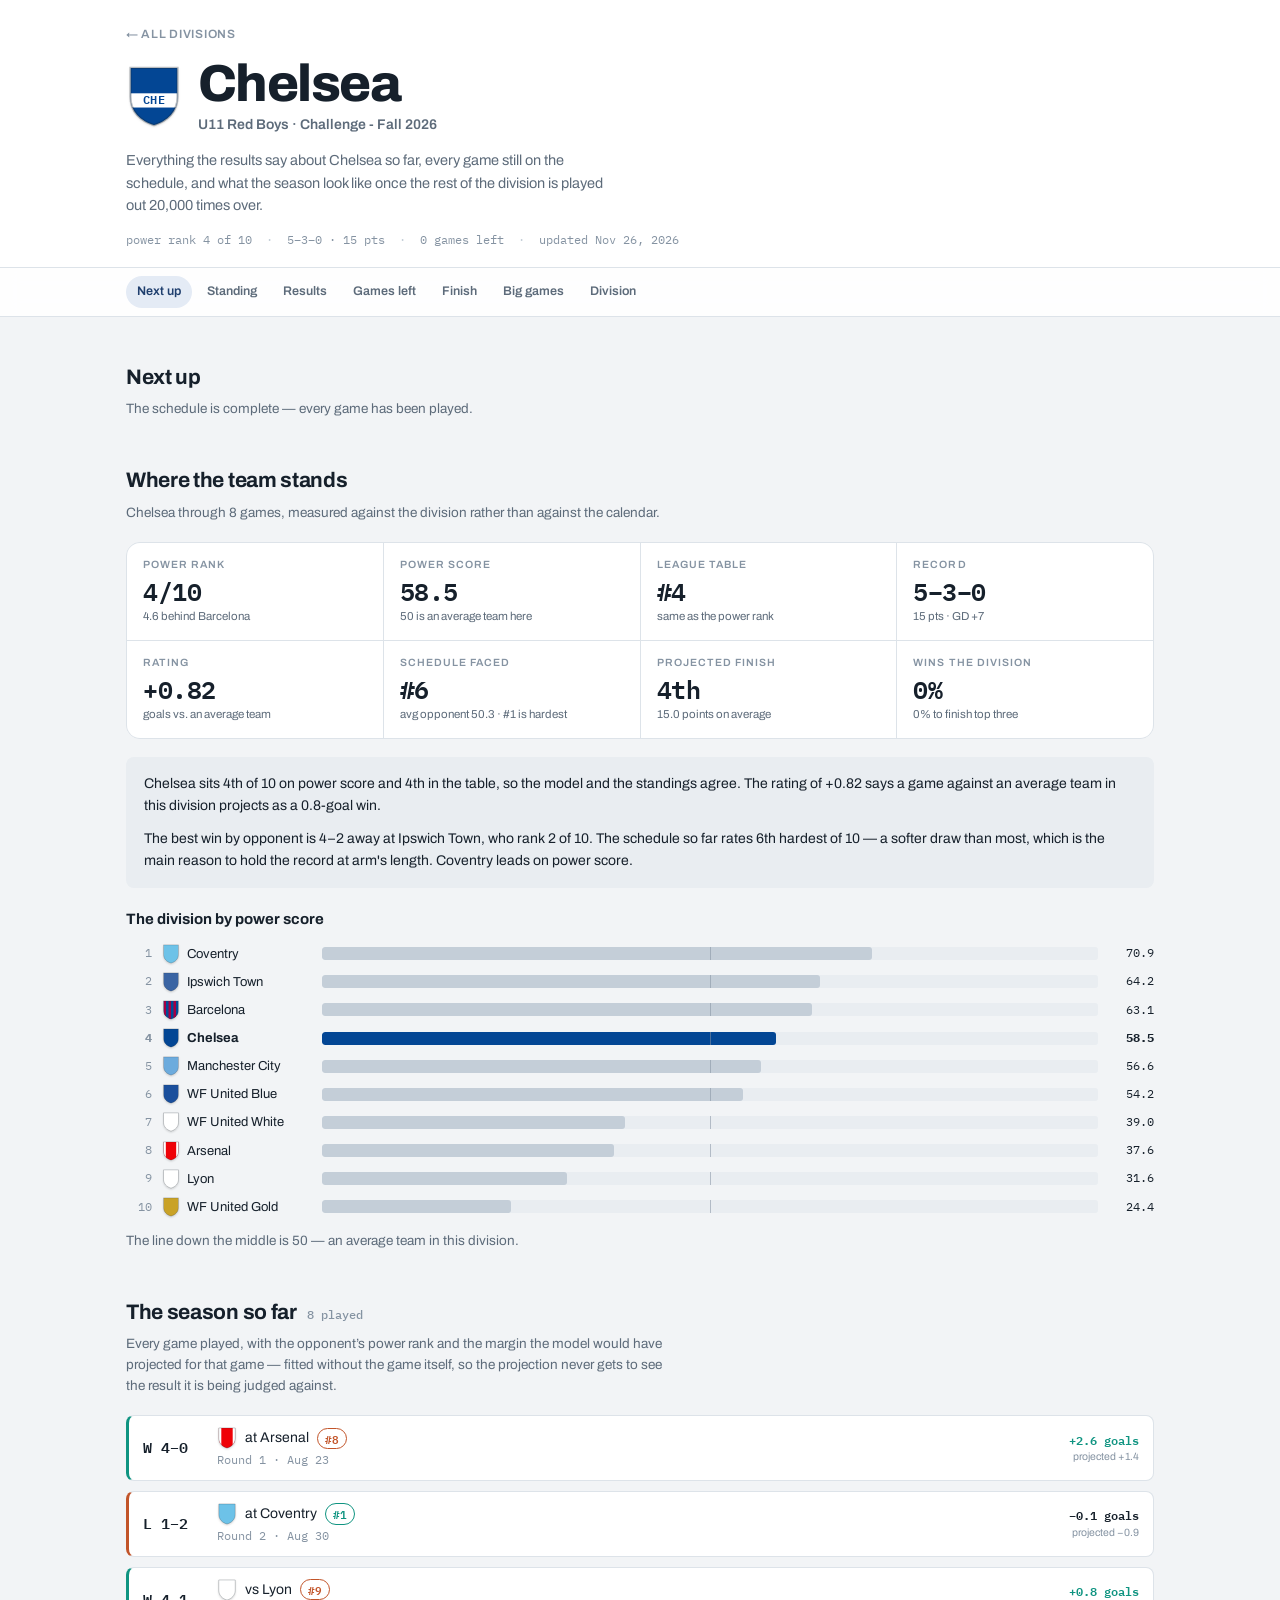
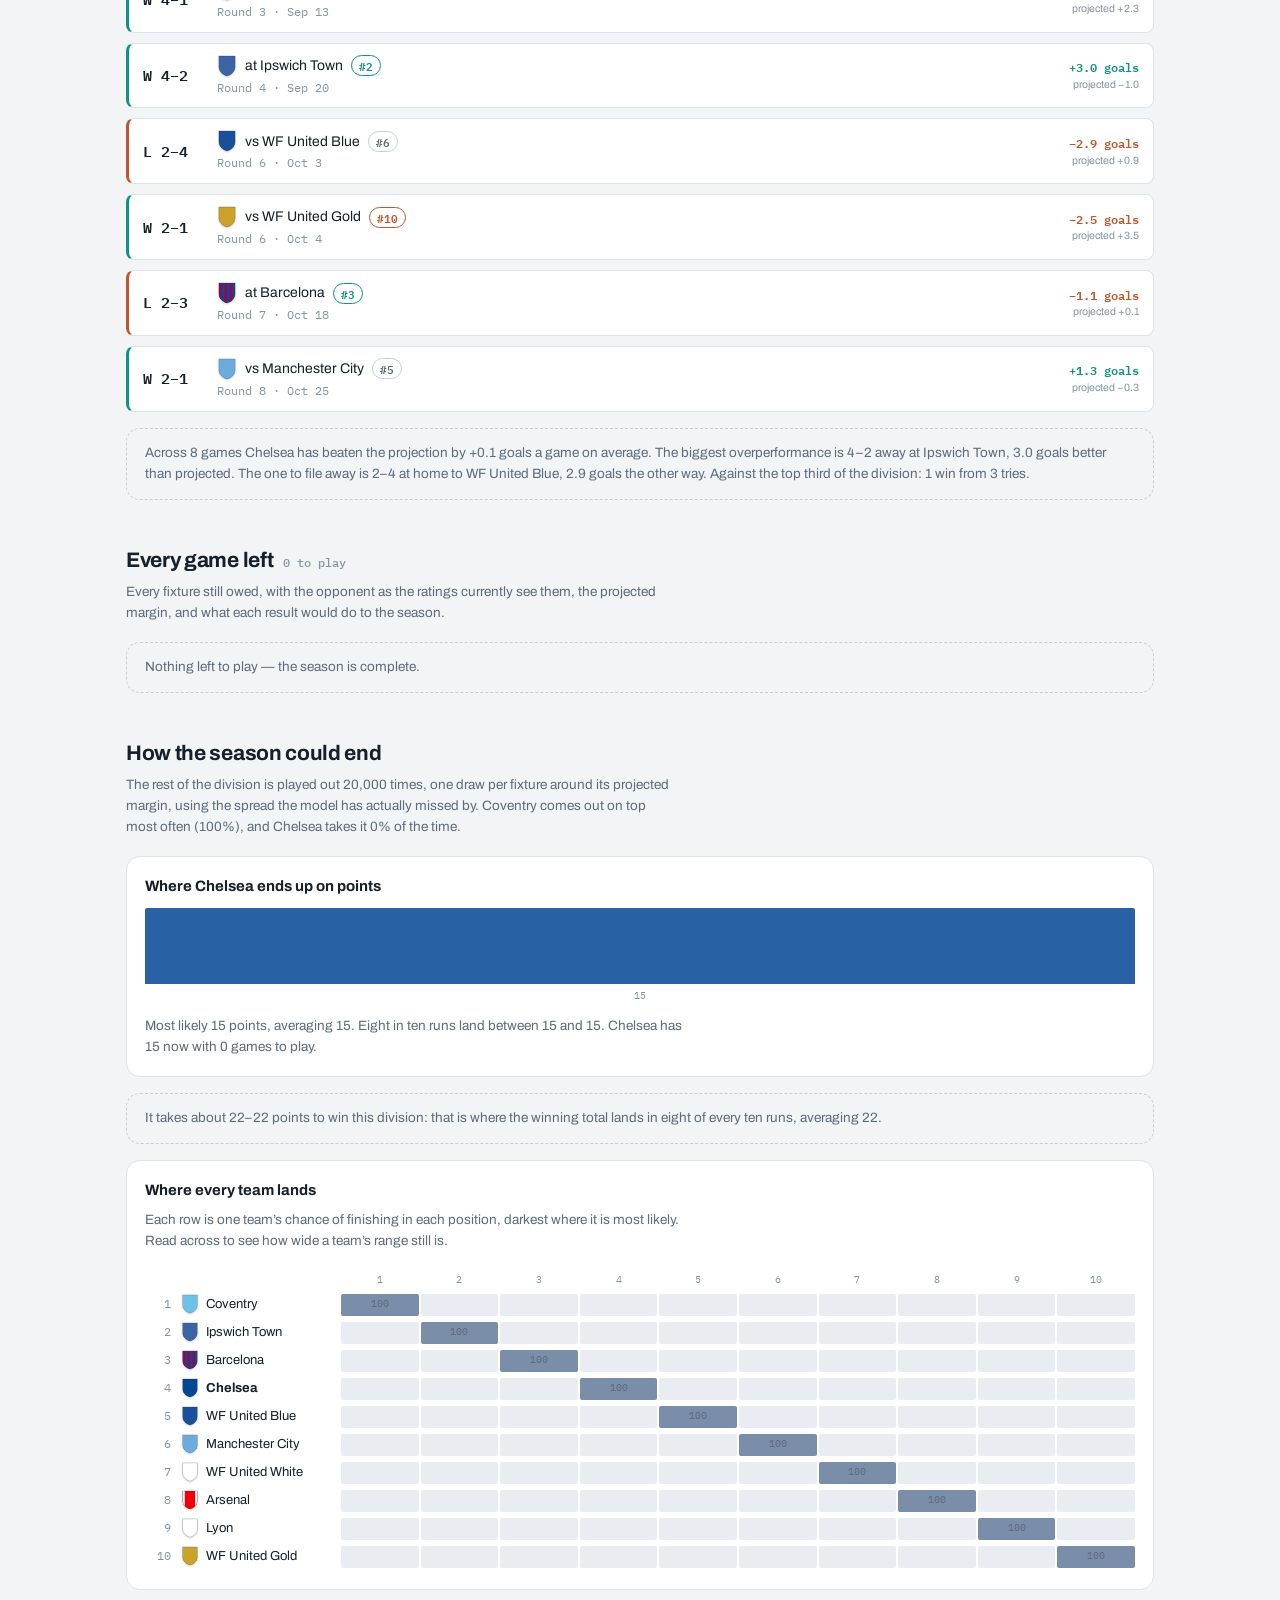
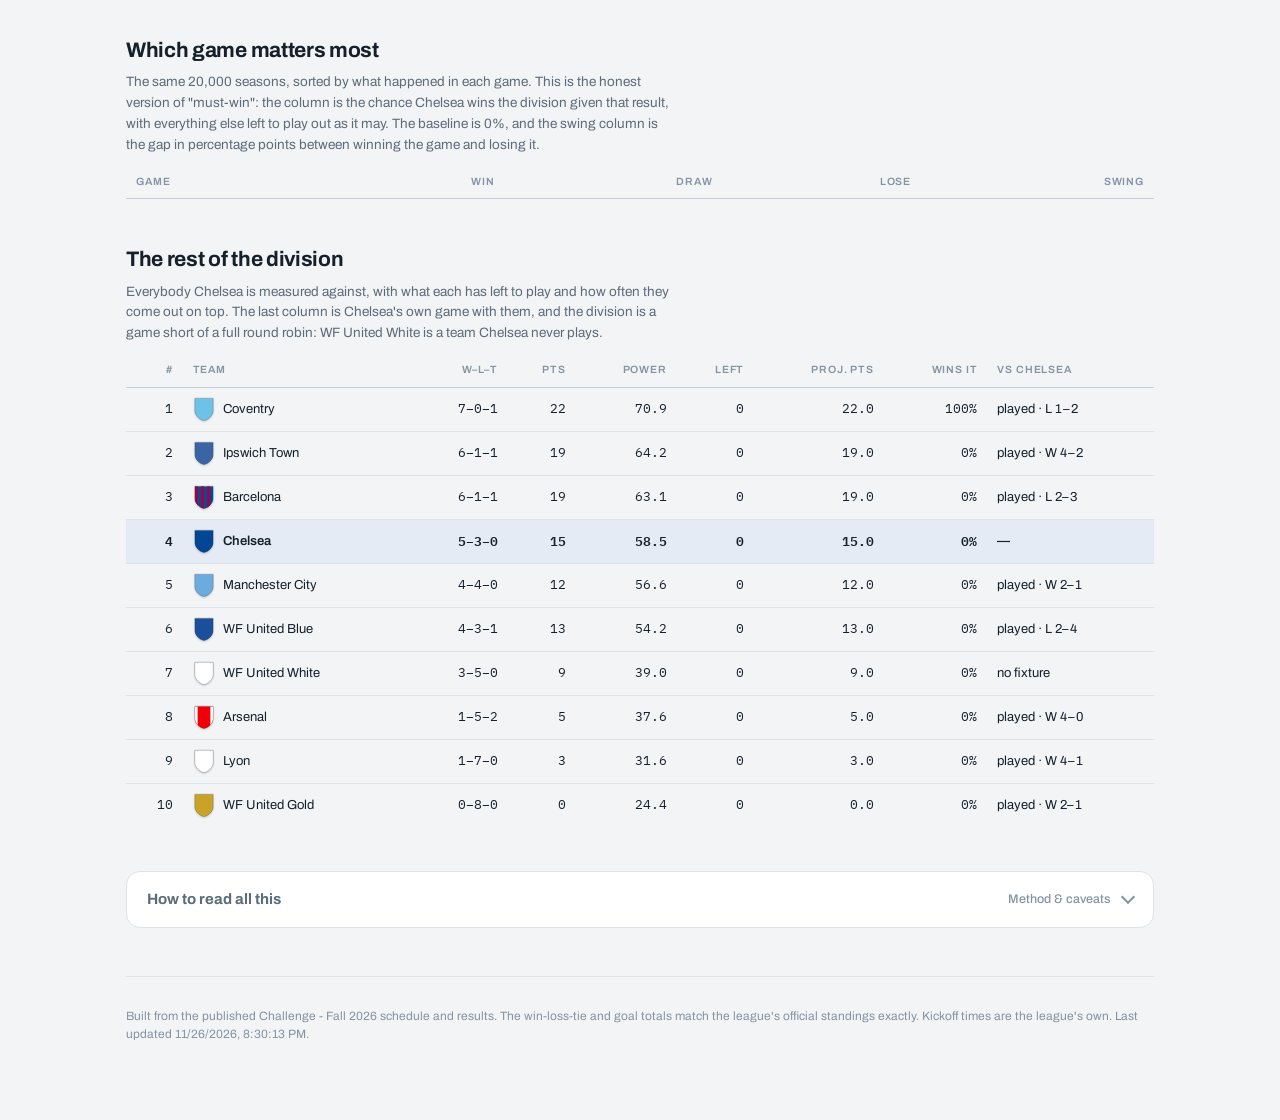
==== commit d493fcef: "Refresh rankings" ====
--- a/team.html
+++ b/team.html
@@ -1076,7 +1076,7 @@
 </main>
 
 <script>
-  const DATA = {"league":"Challenge - Fall 2026","generated_at":"2026-11-26T09:59:04+00:00","source_url":"https://playmetricssports.com/g/leagues/1321-2470-07598d11/teams/64255/team_view.html","featured_division":19780,"featured_team":64255,"settings":{"massey_weight":0.6,"colley_weight":0.4,"ridge":1.0,"goal_cap":4,"margin_cap":4,"margin_step":0.5},"divisions":[{"id":19774,"name":"U9 Gray Boys","gender":"M","games_played":32,"games_total":32,"rounds_complete":8,"games_moved":0,"teams":[{"id":69506,"league_team_id":64205,"name":"U09 (17) NCFCY Strikers DCH","short":"Strikers","url":"https://playmetricssports.com/g/leagues/1321-2470-07598d11/teams/64205/team_view.html","power_rank":1,"power_score":68.7,"rating":1.76,"colley":0.75,"sos":44.8,"sos_rank":8,"table_rank":1,"movement":0,"record":{"gp":8,"w":7,"l":1,"t":0,"gf":31,"ga":17,"gd":20,"pts":21},"resume":[{"opponent":"Corinthians","opponent_id":69495,"opponent_rank":8,"quality":"weak","home":false,"gf":4,"ga":1,"outcome":"W","date":"Aug 23, 2026","round":"Round 1"},{"opponent":"Fortaleza","opponent_id":69509,"opponent_rank":7,"quality":"weak","home":false,"gf":6,"ga":2,"outcome":"W","date":"Aug 30, 2026","round":"Round 2"},{"opponent":"Botafogo","opponent_id":69494,"opponent_rank":4,"quality":"middle","home":true,"gf":4,"ga":3,"outcome":"W","date":"Sep 13, 2026","round":"Round 3"},{"opponent":"Flamengo","opponent_id":69497,"opponent_rank":5,"quality":"middle","home":false,"gf":3,"ga":4,"outcome":"L","date":"Sep 20, 2026","round":"Round 4"},{"opponent":"Bahia","opponent_id":69493,"opponent_rank":2,"quality":"strong","home":true,"gf":5,"ga":1,"outcome":"W","date":"Sep 27, 2026","round":"Round 5"},{"opponent":"Cruzeiro","opponent_id":69496,"opponent_rank":3,"quality":"middle","home":false,"gf":5,"ga":4,"outcome":"W","date":"Oct  4, 2026","round":"Round 6"},{"opponent":"Sao Paolo","opponent_id":69508,"opponent_rank":6,"quality":"weak","home":true,"gf":6,"ga":2,"outcome":"W","date":"Oct 18, 2026","round":"Round 7"},{"opponent":"Corinthians","opponent_id":69495,"opponent_rank":8,"quality":"weak","home":true,"gf":4,"ga":0,"outcome":"W","date":"Oct 25, 2026","round":"Round 8"}],"org":"NCFC","host":true,"site":"DCH","girls":false,"key":"strikers","identity":{"pattern":"solid","colors":["#8C3B2F","#FFFFFF","#FFFFFF"],"code":"STR","real":false,"source":"palette","accent":{"light":"#8C3B2F","dark":"#CB7366"}}},{"id":69493,"league_team_id":64192,"name":"U09 (17) NCFCY Bahia FC","short":"Bahia","url":"https://playmetricssports.com/g/leagues/1321-2470-07598d11/teams/64192/team_view.html","power_rank":2,"power_score":66.7,"rating":1.33,"colley":0.771,"sos":48.1,"sos_rank":7,"table_rank":2,"movement":0,"record":{"gp":8,"w":7,"l":1,"t":0,"gf":26,"ga":13,"gd":13,"pts":21},"resume":[{"opponent":"Flamengo","opponent_id":69497,"opponent_rank":5,"quality":"middle","home":true,"gf":4,"ga":3,"outcome":"W","date":"Aug 23, 2026","round":"Round 1"},{"opponent":"Cruzeiro","opponent_id":69496,"opponent_rank":3,"quality":"middle","home":true,"gf":4,"ga":0,"outcome":"W","date":"Aug 30, 2026","round":"Round 2"},{"opponent":"Corinthians","opponent_id":69495,"opponent_rank":8,"quality":"weak","home":false,"gf":5,"ga":1,"outcome":"W","date":"Sep 13, 2026","round":"Round 3"},{"opponent":"Botafogo","opponent_id":69494,"opponent_rank":4,"quality":"middle","home":true,"gf":4,"ga":3,"outcome":"W","date":"Sep 20, 2026","round":"Round 4"},{"opponent":"Strikers","opponent_id":69506,"opponent_rank":1,"quality":"strong","home":false,"gf":1,"ga":5,"outcome":"L","date":"Sep 27, 2026","round":"Round 5"},{"opponent":"Sao Paolo","opponent_id":69508,"opponent_rank":6,"quality":"weak","home":false,"gf":2,"ga":0,"outcome":"W","date":"Oct  4, 2026","round":"Round 6"},{"opponent":"Fortaleza","opponent_id":69509,"opponent_rank":7,"quality":"weak","home":true,"gf":4,"ga":0,"outcome":"W","date":"Oct 18, 2026","round":"Round 7"},{"opponent":"Flamengo","opponent_id":69497,"opponent_rank":5,"quality":"middle","home":false,"gf":3,"ga":2,"outcome":"W","date":"Oct 25, 2026","round":"Round 8"}],"org":"NCFC","host":true,"site":"","girls":false,"key":"bahia","identity":{"pattern":"hoops","colors":["#0A54A0","#E30613","#FFFFFF"],"code":"BAH","real":true,"source":"club","accent":{"light":"#0A54A0","dark":"#2C8EF2"}}},{"id":69496,"league_team_id":64195,"name":"U09 (17) NCFCY Cruzeiro FC","short":"Cruzeiro","url":"https://playmetricssports.com/g/leagues/1321-2470-07598d11/teams/64195/team_view.html","power_rank":3,"power_score":59.2,"rating":0.8,"colley":0.638,"sos":49.7,"sos_rank":5,"table_rank":3,"movement":0,"record":{"gp":8,"w":5,"l":2,"t":1,"gf":24,"ga":19,"gd":7,"pts":16},"resume":[{"opponent":"Botafogo","opponent_id":69494,"opponent_rank":4,"quality":"middle","home":false,"gf":5,"ga":4,"outcome":"W","date":"Aug 23, 2026","round":"Round 1"},{"opponent":"Bahia","opponent_id":69493,"opponent_rank":2,"quality":"strong","home":false,"gf":0,"ga":4,"outcome":"L","date":"Aug 30, 2026","round":"Round 2"},{"opponent":"Sao Paolo","opponent_id":69508,"opponent_rank":6,"quality":"weak","home":true,"gf":5,"ga":3,"outcome":"W","date":"Sep 13, 2026","round":"Round 3"},{"opponent":"Fortaleza","opponent_id":69509,"opponent_rank":7,"quality":"weak","home":false,"gf":2,"ga":2,"outcome":"T","date":"Sep 20, 2026","round":"Round 4"},{"opponent":"Flamengo","opponent_id":69497,"opponent_rank":5,"quality":"middle","home":true,"gf":5,"ga":1,"outcome":"W","date":"Sep 27, 2026","round":"Round 5"},{"opponent":"Strikers","opponent_id":69506,"opponent_rank":1,"quality":"strong","home":true,"gf":4,"ga":5,"outcome":"L","date":"Oct  4, 2026","round":"Round 6"},{"opponent":"Corinthians","opponent_id":69495,"opponent_rank":8,"quality":"weak","home":false,"gf":4,"ga":0,"outcome":"W","date":"Oct 18, 2026","round":"Round 7"},{"opponent":"Botafogo","opponent_id":69494,"opponent_rank":4,"quality":"middle","home":true,"gf":2,"ga":1,"outcome":"W","date":"Oct 25, 2026","round":"Round 8"}],"org":"NCFC","host":true,"site":"","girls":false,"key":"cruzeiro","identity":{"pattern":"solid","colors":["#0B5BA9","#FFFFFF","#FFFFFF"],"code":"CRU","real":true,"source":"club","accent":{"light":"#0B5BA9","dark":"#278EF1"}}},{"id":69494,"league_team_id":64193,"name":"U09 (17) NCFCY Botafogo FC","short":"Botafogo","url":"https://playmetricssports.com/g/leagues/1321-2470-07598d11/teams/64193/team_view.html","power_rank":4,"power_score":56.5,"rating":0.98,"colley":0.513,"sos":50.3,"sos_rank":4,"table_rank":4,"movement":0,"record":{"gp":8,"w":4,"l":4,"t":0,"gf":27,"ga":22,"gd":9,"pts":12},"resume":[{"opponent":"Cruzeiro","opponent_id":69496,"opponent_rank":3,"quality":"middle","home":true,"gf":4,"ga":5,"outcome":"L","date":"Aug 23, 2026","round":"Round 1"},{"opponent":"Corinthians","opponent_id":69495,"opponent_rank":8,"quality":"weak","home":true,"gf":7,"ga":3,"outcome":"W","date":"Aug 30, 2026","round":"Round 2"},{"opponent":"Strikers","opponent_id":69506,"opponent_rank":1,"quality":"strong","home":false,"gf":3,"ga":4,"outcome":"L","date":"Sep 13, 2026","round":"Round 3"},{"opponent":"Bahia","opponent_id":69493,"opponent_rank":2,"quality":"strong","home":false,"gf":3,"ga":4,"outcome":"L","date":"Sep 20, 2026","round":"Round 4"},{"opponent":"Sao Paolo","opponent_id":69508,"opponent_rank":6,"quality":"weak","home":true,"gf":5,"ga":1,"outcome":"W","date":"Sep 27, 2026","round":"Round 5"},{"opponent":"Flamengo","opponent_id":69497,"opponent_rank":5,"quality":"middle","home":true,"gf":5,"ga":4,"outcome":"W","date":"Oct 18, 2026","round":"Round 7"},{"opponent":"Cruzeiro","opponent_id":69496,"opponent_rank":3,"quality":"middle","home":false,"gf":1,"ga":2,"outcome":"L","date":"Oct 25, 2026","round":"Round 8"},{"opponent":"Fortaleza","opponent_id":69509,"opponent_rank":7,"quality":"weak","home":false,"gf":4,"ga":0,"outcome":"W","date":"Oct 31, 2026","round":"Round 6"}],"org":"NCFC","host":true,"site":"","girls":false,"key":"botafogo","identity":{"pattern":"stripes","colors":["#000000","#FFFFFF","#FFFFFF"],"code":"BOT","real":true,"source":"club","accent":{"light":"#000000","dark":"#8C8C8C"}}},{"id":69497,"league_team_id":64196,"name":"U09 (17) NCFCY Flamengo FC","short":"Flamengo","url":"https://playmetricssports.com/g/leagues/1321-2470-07598d11/teams/64196/team_view.html","power_rank":5,"power_score":51.4,"rating":0.33,"colley":0.479,"sos":51.9,"sos_rank":2,"table_rank":5,"movement":0,"record":{"gp":8,"w":3,"l":4,"t":1,"gf":25,"ga":21,"gd":2,"pts":10},"resume":[{"opponent":"Bahia","opponent_id":69493,"opponent_rank":2,"quality":"strong","home":false,"gf":3,"ga":4,"outcome":"L","date":"Aug 23, 2026","round":"Round 1"},{"opponent":"Sao Paolo","opponent_id":69508,"opponent_rank":6,"quality":"weak","home":false,"gf":3,"ga":3,"outcome":"T","date":"Aug 30, 2026","round":"Round 2"},{"opponent":"Fortaleza","opponent_id":69509,"opponent_rank":7,"quality":"weak","home":true,"gf":4,"ga":0,"outcome":"W","date":"Sep 13, 2026","round":"Round 3"},{"opponent":"Strikers","opponent_id":69506,"opponent_rank":1,"quality":"strong","home":true,"gf":4,"ga":3,"outcome":"W","date":"Sep 20, 2026","round":"Round 4"},{"opponent":"Cruzeiro","opponent_id":69496,"opponent_rank":3,"quality":"middle","home":false,"gf":1,"ga":5,"outcome":"L","date":"Sep 27, 2026","round":"Round 5"},{"opponent":"Botafogo","opponent_id":69494,"opponent_rank":4,"quality":"middle","home":false,"gf":4,"ga":5,"outcome":"L","date":"Oct 18, 2026","round":"Round 7"},{"opponent":"Bahia","opponent_id":69493,"opponent_rank":2,"quality":"strong","home":true,"gf":2,"ga":3,"outcome":"L","date":"Oct 25, 2026","round":"Round 8"},{"opponent":"Corinthians","opponent_id":69495,"opponent_rank":8,"quality":"weak","home":true,"gf":4,"ga":0,"outcome":"W","date":"Oct 31, 2026","round":"Round 6"}],"org":"NCFC","host":true,"site":"","girls":false,"key":"flamengo","identity":{"pattern":"hoops","colors":["#C52613","#000000","#FFFFFF"],"code":"FLA","real":true,"source":"club","accent":{"light":"#C52613","dark":"#ED5B4A"}}},{"id":69508,"league_team_id":64207,"name":"U09 (17) NCFCY Sao Paolo HSFV","short":"Sao Paolo","url":"https://playmetricssports.com/g/leagues/1321-2470-07598d11/teams/64207/team_view.html","power_rank":6,"power_score":38.4,"rating":-1.07,"colley":0.342,"sos":49.2,"sos_rank":6,"table_rank":6,"movement":0,"record":{"gp":8,"w":2,"l":5,"t":1,"gf":18,"ga":24,"gd":-9,"pts":7},"resume":[{"opponent":"Fortaleza","opponent_id":69509,"opponent_rank":7,"quality":"weak","home":true,"gf":2,"ga":4,"outcome":"L","date":"Aug 23, 2026","round":"Round 1"},{"opponent":"Flamengo","opponent_id":69497,"opponent_rank":5,"quality":"middle","home":true,"gf":3,"ga":3,"outcome":"T","date":"Aug 30, 2026","round":"Round 2"},{"opponent":"Cruzeiro","opponent_id":69496,"opponent_rank":3,"quality":"middle","home":false,"gf":3,"ga":5,"outcome":"L","date":"Sep 13, 2026","round":"Round 3"},{"opponent":"Corinthians","opponent_id":69495,"opponent_rank":8,"quality":"weak","home":true,"gf":5,"ga":1,"outcome":"W","date":"Sep 20, 2026","round":"Round 4"},{"opponent":"Botafogo","opponent_id":69494,"opponent_rank":4,"quality":"middle","home":false,"gf":1,"ga":5,"outcome":"L","date":"Sep 27, 2026","round":"Round 5"},{"opponent":"Bahia","opponent_id":69493,"opponent_rank":2,"quality":"strong","home":true,"gf":0,"ga":2,"outcome":"L","date":"Oct  4, 2026","round":"Round 6"},{"opponent":"Strikers","opponent_id":69506,"opponent_rank":1,"quality":"strong","home":false,"gf":2,"ga":6,"outcome":"L","date":"Oct 18, 2026","round":"Round 7"},{"opponent":"Fortaleza","opponent_id":69509,"opponent_rank":7,"quality":"weak","home":false,"gf":3,"ga":2,"outcome":"W","date":"Oct 25, 2026","round":"Round 8"}],"org":"NCFC","host":true,"site":"HSFV","girls":false,"key":"saopaolo","identity":{"pattern":"hoops","colors":["#FFFFFF","#E30613","#000000"],"code":"SAO","real":true,"source":"club","accent":{"light":"#E30613","dark":"#FA4A55"}}},{"id":69509,"league_team_id":64208,"name":"U09 (17) NCFCY Fortaleza FC","short":"Fortaleza","url":"https://playmetricssports.com/g/leagues/1321-2470-07598d11/teams/64208/team_view.html","power_rank":7,"power_score":31.8,"rating":-1.71,"colley":0.258,"sos":50.8,"sos_rank":3,"table_rank":7,"movement":0,"record":{"gp":8,"w":1,"l":6,"t":1,"gf":12,"ga":26,"gd":-16,"pts":4},"resume":[{"opponent":"Sao Paolo","opponent_id":69508,"opponent_rank":6,"quality":"weak","home":false,"gf":4,"ga":2,"outcome":"W","date":"Aug 23, 2026","round":"Round 1"},{"opponent":"Strikers","opponent_id":69506,"opponent_rank":1,"quality":"strong","home":true,"gf":2,"ga":6,"outcome":"L","date":"Aug 30, 2026","round":"Round 2"},{"opponent":"Flamengo","opponent_id":69497,"opponent_rank":5,"quality":"middle","home":false,"gf":0,"ga":4,"outcome":"L","date":"Sep 13, 2026","round":"Round 3"},{"opponent":"Cruzeiro","opponent_id":69496,"opponent_rank":3,"quality":"middle","home":true,"gf":2,"ga":2,"outcome":"T","date":"Sep 20, 2026","round":"Round 4"},{"opponent":"Corinthians","opponent_id":69495,"opponent_rank":8,"quality":"weak","home":false,"gf":2,"ga":3,"outcome":"L","date":"Sep 27, 2026","round":"Round 5"},{"opponent":"Bahia","opponent_id":69493,"opponent_rank":2,"quality":"strong","home":false,"gf":0,"ga":4,"outcome":"L","date":"Oct 18, 2026","round":"Round 7"},{"opponent":"Sao Paolo","opponent_id":69508,"opponent_rank":6,"quality":"weak","home":true,"gf":2,"ga":3,"outcome":"L","date":"Oct 25, 2026","round":"Round 8"},{"opponent":"Botafogo","opponent_id":69494,"opponent_rank":4,"quality":"middle","home":true,"gf":0,"ga":4,"outcome":"L","date":"Oct 31, 2026","round":"Round 6"}],"org":"NCFC","host":true,"site":"","girls":false,"key":"fortaleza","identity":{"pattern":"stripes","colors":["#0A2C6B","#E30613","#FFFFFF"],"code":"FOR","real":true,"source":"club","accent":{"light":"#0A2C6B","dark":"#538AEF"}}},{"id":69495,"league_team_id":64194,"name":"U09 (17) NCFCY Corinthians FC","short":"Corinthians","url":"https://playmetricssports.com/g/leagues/1321-2470-07598d11/teams/64194/team_view.html","power_rank":8,"power_score":27.1,"rating":-2.42,"colley":0.25,"sos":55.2,"sos_rank":1,"table_rank":8,"movement":0,"record":{"gp":8,"w":1,"l":7,"t":0,"gf":9,"ga":30,"gd":-26,"pts":3},"resume":[{"opponent":"Strikers","opponent_id":69506,"opponent_rank":1,"quality":"strong","home":true,"gf":1,"ga":4,"outcome":"L","date":"Aug 23, 2026","round":"Round 1"},{"opponent":"Botafogo","opponent_id":69494,"opponent_rank":4,"quality":"middle","home":false,"gf":3,"ga":7,"outcome":"L","date":"Aug 30, 2026","round":"Round 2"},{"opponent":"Bahia","opponent_id":69493,"opponent_rank":2,"quality":"strong","home":true,"gf":1,"ga":5,"outcome":"L","date":"Sep 13, 2026","round":"Round 3"},{"opponent":"Sao Paolo","opponent_id":69508,"opponent_rank":6,"quality":"weak","home":false,"gf":1,"ga":5,"outcome":"L","date":"Sep 20, 2026","round":"Round 4"},{"opponent":"Fortaleza","opponent_id":69509,"opponent_rank":7,"quality":"weak","home":true,"gf":3,"ga":2,"outcome":"W","date":"Sep 27, 2026","round":"Round 5"},{"opponent":"Cruzeiro","opponent_id":69496,"opponent_rank":3,"quality":"middle","home":true,"gf":0,"ga":4,"outcome":"L","date":"Oct 18, 2026","round":"Round 7"},{"opponent":"Strikers","opponent_id":69506,"opponent_rank":1,"quality":"strong","home":false,"gf":0,"ga":4,"outcome":"L","date":"Oct 25, 2026","round":"Round 8"},{"opponent":"Flamengo","opponent_id":69497,"opponent_rank":5,"quality":"middle","home":false,"gf":0,"ga":4,"outcome":"L","date":"Oct 31, 2026","round":"Round 6"}],"org":"NCFC","host":true,"site":"","girls":false,"key":"corinthians","identity":{"pattern":"solid","colors":["#FFFFFF","#000000","#000000"],"code":"COR","real":true,"source":"club","accent":{"light":"#000000","dark":"#8C8C8C"}}}],"upcoming":[]},{"id":19775,"name":"U9 Girls","gender":"F","games_played":32,"games_total":32,"rounds_complete":8,"games_moved":0,"teams":[{"id":69511,"league_team_id":64209,"name":"U09 (17) NCFCY Current HSFV G","short":"Current","url":"https://playmetricssports.com/g/leagues/1321-2470-07598d11/teams/64209/team_view.html","power_rank":1,"power_score":78.3,"rating":2.01,"colley":0.808,"sos":45.0,"sos_rank":8,"table_rank":1,"movement":0,"record":{"gp":8,"w":7,"l":0,"t":1,"gf":29,"ga":10,"gd":21,"pts":22},"resume":[{"opponent":"Trinity","opponent_id":69489,"opponent_rank":7,"quality":"weak","home":true,"gf":4,"ga":1,"outcome":"W","date":"Aug 23, 2026","round":"Round 1"},{"opponent":"Sporting","opponent_id":69491,"opponent_rank":6,"quality":"weak","home":true,"gf":4,"ga":2,"outcome":"W","date":"Sep 12, 2026","round":"Round 3"},{"opponent":"Sun","opponent_id":69490,"opponent_rank":3,"quality":"middle","home":false,"gf":4,"ga":0,"outcome":"W","date":"Sep 13, 2026","round":"Round 3"},{"opponent":"Teal","opponent_id":69625,"opponent_rank":2,"quality":"strong","home":false,"gf":1,"ga":1,"outcome":"T","date":"Sep 19, 2026","round":"Round 4"},{"opponent":"WF United Red","opponent_id":69492,"opponent_rank":4,"quality":"middle","home":true,"gf":5,"ga":2,"outcome":"W","date":"Oct 18, 2026","round":"Round 7"},{"opponent":"Brooklyn","opponent_id":69488,"opponent_rank":5,"quality":"middle","home":true,"gf":4,"ga":2,"outcome":"W","date":"Oct 24, 2026","round":"Round 4"},{"opponent":"Trinity","opponent_id":69489,"opponent_rank":7,"quality":"weak","home":false,"gf":5,"ga":2,"outcome":"W","date":"Oct 25, 2026","round":"Round 8"},{"opponent":"WF United Black","opponent_id":69505,"opponent_rank":8,"quality":"weak","home":false,"gf":4,"ga":0,"outcome":"W","date":"Oct 31, 2026","round":"Round 6"}],"org":"NCFC","host":true,"site":"HSFV","girls":true,"key":"current","identity":{"pattern":"solid","colors":["#008C95","#C8102E","#FFFFFF"],"code":"KC","real":true,"source":"club","accent":{"light":"#008C95","dark":"#009AA4"}}},{"id":69625,"league_team_id":64211,"name":"U09 (17) TFA Teal G","short":"Teal","url":"https://playmetricssports.com/g/leagues/1321-2470-07598d11/teams/64211/team_view.html","power_rank":2,"power_score":63.9,"rating":1.01,"colley":0.646,"sos":48.8,"sos_rank":6,"table_rank":2,"movement":0,"record":{"gp":8,"w":4,"l":1,"t":3,"gf":25,"ga":18,"gd":10,"pts":15},"resume":[{"opponent":"Sun","opponent_id":69490,"opponent_rank":3,"quality":"middle","home":false,"gf":6,"ga":4,"outcome":"W","date":"Aug 23, 2026","round":"Round 1"},{"opponent":"WF United Red","opponent_id":69492,"opponent_rank":4,"quality":"middle","home":false,"gf":3,"ga":5,"outcome":"L","date":"Aug 30, 2026","round":"Round 2"},{"opponent":"Brooklyn","opponent_id":69488,"opponent_rank":5,"quality":"middle","home":true,"gf":4,"ga":2,"outcome":"W","date":"Sep 13, 2026","round":"Round 3"},{"opponent":"Current","opponent_id":69511,"opponent_rank":1,"quality":"strong","home":true,"gf":1,"ga":1,"outcome":"T","date":"Sep 19, 2026","round":"Round 4"},{"opponent":"Trinity","opponent_id":69489,"opponent_rank":7,"quality":"weak","home":false,"gf":1,"ga":1,"outcome":"T","date":"Sep 20, 2026","round":"Round 4"},{"opponent":"Sporting","opponent_id":69491,"opponent_rank":6,"quality":"weak","home":false,"gf":5,"ga":1,"outcome":"W","date":"Oct  3, 2026","round":"Round 6"},{"opponent":"WF United Black","opponent_id":69505,"opponent_rank":8,"quality":"weak","home":true,"gf":4,"ga":4,"outcome":"T","date":"Oct 18, 2026","round":"Round 7"},{"opponent":"Sun","opponent_id":69490,"opponent_rank":3,"quality":"middle","home":true,"gf":5,"ga":1,"outcome":"W","date":"Oct 25, 2026","round":"Round 8"}],"org":"TFA","host":false,"site":"","girls":true,"key":"teal","identity":{"pattern":"solid","colors":["#0E8C8C","#FFFFFF","#FFFFFF"],"code":"TEA","real":false,"source":"name","accent":{"light":"#0E8C8C","dark":"#109B9B"}}},{"id":69490,"league_team_id":64189,"name":"U09 (17) NCFCY Sun FC G","short":"Sun","url":"https://playmetricssports.com/g/leagues/1321-2470-07598d11/teams/64189/team_view.html","power_rank":3,"power_score":54.6,"rating":0.1,"colley":0.604,"sos":51.2,"sos_rank":3,"table_rank":3,"movement":0,"record":{"gp":8,"w":5,"l":3,"t":0,"gf":23,"ga":21,"gd":0,"pts":15},"resume":[{"opponent":"Teal","opponent_id":69625,"opponent_rank":2,"quality":"strong","home":true,"gf":4,"ga":6,"outcome":"L","date":"Aug 23, 2026","round":"Round 1"},{"opponent":"Brooklyn","opponent_id":69488,"opponent_rank":5,"quality":"middle","home":false,"gf":3,"ga":2,"outcome":"W","date":"Aug 30, 2026","round":"Round 2"},{"opponent":"Current","opponent_id":69511,"opponent_rank":1,"quality":"strong","home":true,"gf":0,"ga":4,"outcome":"L","date":"Sep 13, 2026","round":"Round 3"},{"opponent":"WF United Black","opponent_id":69505,"opponent_rank":8,"quality":"weak","home":false,"gf":5,"ga":2,"outcome":"W","date":"Sep 20, 2026","round":"Round 4"},{"opponent":"WF United Red","opponent_id":69492,"opponent_rank":4,"quality":"middle","home":true,"gf":4,"ga":3,"outcome":"W","date":"Sep 27, 2026","round":"Round 5"},{"opponent":"Trinity","opponent_id":69489,"opponent_rank":7,"quality":"weak","home":false,"gf":3,"ga":1,"outcome":"W","date":"Oct  4, 2026","round":"Round 6"},{"opponent":"Sporting","opponent_id":69491,"opponent_rank":6,"quality":"weak","home":true,"gf":4,"ga":1,"outcome":"W","date":"Oct 18, 2026","round":"Round 7"},{"opponent":"Teal","opponent_id":69625,"opponent_rank":2,"quality":"strong","home":false,"gf":1,"ga":5,"outcome":"L","date":"Oct 25, 2026","round":"Round 8"}],"org":"NCFC","host":true,"site":"","girls":true,"key":"sun","identity":{"pattern":"solid","colors":["#93531C","#1B1B1B","#FFFFFF"],"code":"SUN","real":false,"source":"palette","accent":{"light":"#93531C","dark":"#CF7527"}}},{"id":69492,"league_team_id":64191,"name":"U09 (17) NCFCY WF United Red G","short":"WF United Red","url":"https://playmetricssports.com/g/leagues/1321-2470-07598d11/teams/64191/team_view.html","power_rank":4,"power_score":53.9,"rating":0.35,"colley":0.525,"sos":46.9,"sos_rank":7,"table_rank":4,"movement":0,"record":{"gp":8,"w":4,"l":3,"t":1,"gf":22,"ga":18,"gd":5,"pts":13},"resume":[{"opponent":"WF United Black","opponent_id":69505,"opponent_rank":8,"quality":"weak","home":false,"gf":5,"ga":1,"outcome":"W","date":"Aug 23, 2026","round":"Round 1"},{"opponent":"Teal","opponent_id":69625,"opponent_rank":2,"quality":"strong","home":true,"gf":5,"ga":3,"outcome":"W","date":"Aug 30, 2026","round":"Round 2"},{"opponent":"Trinity","opponent_id":69489,"opponent_rank":7,"quality":"weak","home":false,"gf":2,"ga":3,"outcome":"L","date":"Sep 13, 2026","round":"Round 3"},{"opponent":"Sporting","opponent_id":69491,"opponent_rank":6,"quality":"weak","home":true,"gf":3,"ga":1,"outcome":"W","date":"Sep 20, 2026","round":"Round 4"},{"opponent":"Sun","opponent_id":69490,"opponent_rank":3,"quality":"middle","home":false,"gf":3,"ga":4,"outcome":"L","date":"Sep 27, 2026","round":"Round 5"},{"opponent":"Current","opponent_id":69511,"opponent_rank":1,"quality":"strong","home":false,"gf":2,"ga":5,"outcome":"L","date":"Oct 18, 2026","round":"Round 7"},{"opponent":"WF United Black","opponent_id":69505,"opponent_rank":8,"quality":"weak","home":true,"gf":3,"ga":1,"outcome":"W","date":"Oct 24, 2026","round":"Round 8"},{"opponent":"Brooklyn","opponent_id":69488,"opponent_rank":5,"quality":"middle","home":true,"gf":1,"ga":1,"outcome":"T","date":"Oct 31, 2026","round":"Round 6"}],"org":"NCFC","host":true,"site":"","girls":true,"key":"wfunitedred","identity":{"pattern":"solid","colors":["#C8102E","#FFFFFF","#FFFFFF"],"code":"WUR","real":false,"source":"name","accent":{"light":"#C8102E","dark":"#F1536D"}}},{"id":69488,"league_team_id":64187,"name":"U09 (17) NCFCY Brooklyn FC G","short":"Brooklyn","url":"https://playmetricssports.com/g/leagues/1321-2470-07598d11/teams/64187/team_view.html","power_rank":5,"power_score":43.0,"rating":-0.37,"colley":0.396,"sos":49.4,"sos_rank":5,"table_rank":5,"movement":0,"record":{"gp":8,"w":2,"l":4,"t":2,"gf":15,"ga":19,"gd":-3,"pts":8},"resume":[{"opponent":"Sporting","opponent_id":69491,"opponent_rank":6,"quality":"weak","home":true,"gf":0,"ga":4,"outcome":"L","date":"Aug 23, 2026","round":"Round 1"},{"opponent":"Sun","opponent_id":69490,"opponent_rank":3,"quality":"middle","home":true,"gf":2,"ga":3,"outcome":"L","date":"Aug 30, 2026","round":"Round 2"},{"opponent":"Teal","opponent_id":69625,"opponent_rank":2,"quality":"strong","home":false,"gf":2,"ga":4,"outcome":"L","date":"Sep 13, 2026","round":"Round 3"},{"opponent":"WF United Black","opponent_id":69505,"opponent_rank":8,"quality":"weak","home":true,"gf":2,"ga":0,"outcome":"W","date":"Sep 27, 2026","round":"Round 5"},{"opponent":"Trinity","opponent_id":69489,"opponent_rank":7,"quality":"weak","home":true,"gf":5,"ga":1,"outcome":"W","date":"Oct 18, 2026","round":"Round 7"},{"opponent":"Current","opponent_id":69511,"opponent_rank":1,"quality":"strong","home":false,"gf":2,"ga":4,"outcome":"L","date":"Oct 24, 2026","round":"Round 4"},{"opponent":"Sporting","opponent_id":69491,"opponent_rank":6,"quality":"weak","home":false,"gf":2,"ga":2,"outcome":"T","date":"Oct 25, 2026","round":"Round 8"},{"opponent":"WF United Red","opponent_id":69492,"opponent_rank":4,"quality":"middle","home":false,"gf":1,"ga":1,"outcome":"T","date":"Oct 31, 2026","round":"Round 6"}],"org":"NCFC","host":true,"site":"","girls":true,"key":"brooklyn","identity":{"pattern":"solid","colors":["#33566E","#FFFFFF","#FFFFFF"],"code":"BRO","real":false,"source":"palette","accent":{"light":"#33566E","dark":"#5E92B5"}}},{"id":69491,"league_team_id":64190,"name":"U09 (17) NCFCY Sporting G","short":"Sporting","url":"https://playmetricssports.com/g/leagues/1321-2470-07598d11/teams/64190/team_view.html","power_rank":6,"power_score":38.4,"rating":-0.74,"colley":0.354,"sos":50.6,"sos_rank":4,"table_rank":6,"movement":0,"record":{"gp":8,"w":1,"l":4,"t":3,"gf":14,"ga":20,"gd":-7,"pts":6},"resume":[{"opponent":"Brooklyn","opponent_id":69488,"opponent_rank":5,"quality":"middle","home":false,"gf":4,"ga":0,"outcome":"W","date":"Aug 23, 2026","round":"Round 1"},{"opponent":"Current","opponent_id":69511,"opponent_rank":1,"quality":"strong","home":false,"gf":2,"ga":4,"outcome":"L","date":"Sep 12, 2026","round":"Round 3"},{"opponent":"WF United Black","opponent_id":69505,"opponent_rank":8,"quality":"weak","home":true,"gf":2,"ga":2,"outcome":"T","date":"Sep 13, 2026","round":"Round 3"},{"opponent":"WF United Red","opponent_id":69492,"opponent_rank":4,"quality":"middle","home":false,"gf":1,"ga":3,"outcome":"L","date":"Sep 20, 2026","round":"Round 4"},{"opponent":"Trinity","opponent_id":69489,"opponent_rank":7,"quality":"weak","home":true,"gf":1,"ga":1,"outcome":"T","date":"Sep 27, 2026","round":"Round 5"},{"opponent":"Teal","opponent_id":69625,"opponent_rank":2,"quality":"strong","home":true,"gf":1,"ga":5,"outcome":"L","date":"Oct  3, 2026","round":"Round 6"},{"opponent":"Sun","opponent_id":69490,"opponent_rank":3,"quality":"middle","home":false,"gf":1,"ga":4,"outcome":"L","date":"Oct 18, 2026","round":"Round 7"},{"opponent":"Brooklyn","opponent_id":69488,"opponent_rank":5,"quality":"middle","home":true,"gf":2,"ga":2,"outcome":"T","date":"Oct 25, 2026","round":"Round 8"}],"org":"NCFC","host":true,"site":"","girls":true,"key":"sporting","identity":{"pattern":"hoops","colors":["#008057","#FFFFFF","#FFFFFF"],"code":"SCP","real":true,"source":"club","accent":{"light":"#008057","dark":"#009F6C"}}},{"id":69489,"league_team_id":64188,"name":"U09 (17) NCFCY Trinity G","short":"Trinity","url":"https://playmetricssports.com/g/leagues/1321-2470-07598d11/teams/64188/team_view.html","power_rank":7,"power_score":38.4,"rating":-0.9,"colley":0.392,"sos":55.0,"sos_rank":1,"table_rank":7,"movement":0,"record":{"gp":8,"w":1,"l":4,"t":3,"gf":12,"ga":21,"gd":-11,"pts":6},"resume":[{"opponent":"Current","opponent_id":69511,"opponent_rank":1,"quality":"strong","home":false,"gf":1,"ga":4,"outcome":"L","date":"Aug 23, 2026","round":"Round 1"},{"opponent":"WF United Black","opponent_id":69505,"opponent_rank":8,"quality":"weak","home":false,"gf":2,"ga":2,"outcome":"T","date":"Aug 30, 2026","round":"Round 2"},{"opponent":"WF United Red","opponent_id":69492,"opponent_rank":4,"quality":"middle","home":true,"gf":3,"ga":2,"outcome":"W","date":"Sep 13, 2026","round":"Round 3"},{"opponent":"Teal","opponent_id":69625,"opponent_rank":2,"quality":"strong","home":true,"gf":1,"ga":1,"outcome":"T","date":"Sep 20, 2026","round":"Round 4"},{"opponent":"Sporting","opponent_id":69491,"opponent_rank":6,"quality":"weak","home":false,"gf":1,"ga":1,"outcome":"T","date":"Sep 27, 2026","round":"Round 5"},{"opponent":"Sun","opponent_id":69490,"opponent_rank":3,"quality":"middle","home":true,"gf":1,"ga":3,"outcome":"L","date":"Oct  4, 2026","round":"Round 6"},{"opponent":"Brooklyn","opponent_id":69488,"opponent_rank":5,"quality":"middle","home":false,"gf":1,"ga":5,"outcome":"L","date":"Oct 18, 2026","round":"Round 7"},{"opponent":"Current","opponent_id":69511,"opponent_rank":1,"quality":"strong","home":true,"gf":2,"ga":5,"outcome":"L","date":"Oct 25, 2026","round":"Round 8"}],"org":"NCFC","host":true,"site":"","girls":true,"key":"trinity","identity":{"pattern":"band","colors":["#6A3A70","#FFFFFF","#FFFFFF"],"code":"TRI","real":false,"source":"palette","accent":{"light":"#6A3A70","dark":"#B177B8"}}},{"id":69505,"league_team_id":64204,"name":"U09 (17) NCFCY WF United Black G","short":"WF United Black","url":"https://playmetricssports.com/g/leagues/1321-2470-07598d11/teams/64204/team_view.html","power_rank":8,"power_score":29.4,"rating":-1.46,"colley":0.275,"sos":53.1,"sos_rank":2,"table_rank":8,"movement":0,"record":{"gp":8,"w":0,"l":5,"t":3,"gf":12,"ga":25,"gd":-15,"pts":3},"resume":[{"opponent":"WF United Red","opponent_id":69492,"opponent_rank":4,"quality":"middle","home":true,"gf":1,"ga":5,"outcome":"L","date":"Aug 23, 2026","round":"Round 1"},{"opponent":"Trinity","opponent_id":69489,"opponent_rank":7,"quality":"weak","home":true,"gf":2,"ga":2,"outcome":"T","date":"Aug 30, 2026","round":"Round 2"},{"opponent":"Sporting","opponent_id":69491,"opponent_rank":6,"quality":"weak","home":false,"gf":2,"ga":2,"outcome":"T","date":"Sep 13, 2026","round":"Round 3"},{"opponent":"Sun","opponent_id":69490,"opponent_rank":3,"quality":"middle","home":true,"gf":2,"ga":5,"outcome":"L","date":"Sep 20, 2026","round":"Round 4"},{"opponent":"Brooklyn","opponent_id":69488,"opponent_rank":5,"quality":"middle","home":false,"gf":0,"ga":2,"outcome":"L","date":"Sep 27, 2026","round":"Round 5"},{"opponent":"Teal","opponent_id":69625,"opponent_rank":2,"quality":"strong","home":false,"gf":4,"ga":4,"outcome":"T","date":"Oct 18, 2026","round":"Round 7"},{"opponent":"WF United Red","opponent_id":69492,"opponent_rank":4,"quality":"middle","home":false,"gf":1,"ga":3,"outcome":"L","date":"Oct 24, 2026","round":"Round 8"},{"opponent":"Current","opponent_id":69511,"opponent_rank":1,"quality":"strong","home":true,"gf":0,"ga":4,"outcome":"L","date":"Oct 31, 2026","round":"Round 6"}],"org":"NCFC","host":true,"site":"","girls":true,"key":"wfunitedblack","identity":{"pattern":"solid","colors":["#1B1B1B","#FFFFFF","#FFFFFF"],"code":"WUB","real":false,"source":"name","accent":{"light":"#1B1B1B","dark":"#8B8B8B"}}}],"upcoming":[]},{"id":19776,"name":"U9 Red Boys","gender":"M","games_played":40,"games_total":40,"rounds_complete":8,"games_moved":0,"teams":[{"id":69621,"league_team_id":64210,"name":"U09 (17) FWSC United Lightning","short":"United Lightning","url":"https://playmetricssports.com/g/leagues/1321-2470-07598d11/teams/64210/team_view.html","power_rank":1,"power_score":75.1,"rating":2.89,"colley":0.896,"sos":49.9,"sos_rank":6,"table_rank":1,"movement":0,"record":{"gp":8,"w":8,"l":0,"t":0,"gf":32,"ga":16,"gd":26,"pts":24},"resume":[{"opponent":"Palmeiras","opponent_id":69500,"opponent_rank":2,"quality":"strong","home":true,"gf":6,"ga":2,"outcome":"W","date":"Aug 23, 2026","round":"Round 1"},{"opponent":"Remo","opponent_id":69502,"opponent_rank":8,"quality":"weak","home":false,"gf":5,"ga":1,"outcome":"W","date":"Sep 13, 2026","round":"Round 3"},{"opponent":"Teal","opponent_id":69641,"opponent_rank":9,"quality":"weak","home":false,"gf":5,"ga":1,"outcome":"W","date":"Sep 20, 2026","round":"Round 4"},{"opponent":"Predators","opponent_id":69507,"opponent_rank":3,"quality":"strong","home":false,"gf":5,"ga":1,"outcome":"W","date":"Sep 27, 2026","round":"Round 5"},{"opponent":"Santos","opponent_id":69501,"opponent_rank":7,"quality":"weak","home":true,"gf":4,"ga":0,"outcome":"W","date":"Oct  3, 2026","round":"Round 2"},{"opponent":"WF United White","opponent_id":69504,"opponent_rank":6,"quality":"middle","home":false,"gf":7,"ga":4,"outcome":"W","date":"Oct 18, 2026","round":"Round 7"},{"opponent":"Fluminense","opponent_id":69498,"opponent_rank":5,"quality":"middle","home":true,"gf":5,"ga":4,"outcome":"W","date":"Oct 25, 2026","round":"Round 8"},{"opponent":"WF United Blue","opponent_id":69503,"opponent_rank":4,"quality":"middle","home":true,"gf":5,"ga":3,"outcome":"W","date":"Oct 31, 2026","round":"Round 6"}],"org":"FWSC","host":false,"site":"","girls":false,"key":"unitedlightning","identity":{"pattern":"solid","colors":["#1F7A6B","#FFFFFF","#FFFFFF"],"code":"ULI","real":false,"source":"palette","accent":{"light":"#1F7A6B","dark":"#289B88"}}},{"id":69500,"league_team_id":64199,"name":"U09 (17) NCFCY Palmeiras","short":"Palmeiras","url":"https://playmetricssports.com/g/leagues/1321-2470-07598d11/teams/64199/team_view.html","power_rank":2,"power_score":64.9,"rating":1.59,"colley":0.758,"sos":51.1,"sos_rank":3,"table_rank":2,"movement":0,"record":{"gp":8,"w":6,"l":1,"t":1,"gf":28,"ga":15,"gd":13,"pts":19},"resume":[{"opponent":"United Lightning","opponent_id":69621,"opponent_rank":1,"quality":"strong","home":false,"gf":2,"ga":6,"outcome":"L","date":"Aug 23, 2026","round":"Round 1"},{"opponent":"WF United White","opponent_id":69504,"opponent_rank":6,"quality":"middle","home":false,"gf":4,"ga":4,"outcome":"T","date":"Aug 30, 2026","round":"Round 2"},{"opponent":"WF United Blue","opponent_id":69503,"opponent_rank":4,"quality":"middle","home":true,"gf":3,"ga":2,"outcome":"W","date":"Sep 13, 2026","round":"Round 3"},{"opponent":"Fluminense","opponent_id":69498,"opponent_rank":5,"quality":"middle","home":true,"gf":4,"ga":0,"outcome":"W","date":"Sep 20, 2026","round":"Round 4"},{"opponent":"Internacional","opponent_id":69499,"opponent_rank":10,"quality":"weak","home":false,"gf":5,"ga":1,"outcome":"W","date":"Sep 27, 2026","round":"Round 5"},{"opponent":"Predators","opponent_id":69507,"opponent_rank":3,"quality":"strong","home":true,"gf":5,"ga":2,"outcome":"W","date":"Oct  4, 2026","round":"Round 6"},{"opponent":"Remo","opponent_id":69502,"opponent_rank":8,"quality":"weak","home":true,"gf":4,"ga":2,"outcome":"W","date":"Oct 18, 2026","round":"Round 7"},{"opponent":"Santos","opponent_id":69501,"opponent_rank":7,"quality":"weak","home":false,"gf":3,"ga":0,"outcome":"W","date":"Oct 25, 2026","round":"Round 8"}],"org":"NCFC","host":true,"site":"","girls":false,"key":"palmeiras","identity":{"pattern":"solid","colors":["#006437","#FFFFFF","#FFFFFF"],"code":"PAL","real":true,"source":"club","accent":{"light":"#006437","dark":"#00A158"}}},{"id":69507,"league_team_id":64206,"name":"U09 (17) NCFCY Predators","short":"Predators","url":"https://playmetricssports.com/g/leagues/1321-2470-07598d11/teams/64206/team_view.html","power_rank":3,"power_score":57.9,"rating":1.08,"colley":0.592,"sos":48.9,"sos_rank":7,"table_rank":3,"movement":0,"record":{"gp":8,"w":5,"l":3,"t":0,"gf":27,"ga":22,"gd":11,"pts":15},"resume":[{"opponent":"Santos","opponent_id":69501,"opponent_rank":7,"quality":"weak","home":true,"gf":7,"ga":3,"outcome":"W","date":"Aug 23, 2026","round":"Round 1"},{"opponent":"Teal","opponent_id":69641,"opponent_rank":9,"quality":"weak","home":true,"gf":4,"ga":0,"outcome":"W","date":"Aug 30, 2026","round":"Round 2"},{"opponent":"Fluminense","opponent_id":69498,"opponent_rank":5,"quality":"middle","home":false,"gf":6,"ga":2,"outcome":"W","date":"Sep 13, 2026","round":"Round 3"},{"opponent":"Internacional","opponent_id":69499,"opponent_rank":10,"quality":"weak","home":false,"gf":5,"ga":1,"outcome":"W","date":"Sep 20, 2026","round":"Round 4"},{"opponent":"United Lightning","opponent_id":69621,"opponent_rank":1,"quality":"strong","home":true,"gf":1,"ga":5,"outcome":"L","date":"Sep 27, 2026","round":"Round 5"},{"opponent":"Palmeiras","opponent_id":69500,"opponent_rank":2,"quality":"strong","home":false,"gf":2,"ga":5,"outcome":"L","date":"Oct  4, 2026","round":"Round 6"},{"opponent":"WF United Blue","opponent_id":69503,"opponent_rank":4,"quality":"middle","home":true,"gf":4,"ga":5,"outcome":"L","date":"Oct 18, 2026","round":"Round 7"},{"opponent":"Remo","opponent_id":69502,"opponent_rank":8,"quality":"weak","home":false,"gf":7,"ga":4,"outcome":"W","date":"Oct 25, 2026","round":"Round 8"}],"org":"NCFC","host":true,"site":"","girls":false,"key":"predators","identity":{"pattern":"solid","colors":["#A66A1E","#1B1B1B","#FFFFFF"],"code":"PRE","real":false,"source":"palette","accent":{"light":"#A66A1E","dark":"#C17C23"}}},{"id":69503,"league_team_id":64202,"name":"U09 (17) NCFCY WF United Blue","short":"WF United Blue","url":"https://playmetricssports.com/g/leagues/1321-2470-07598d11/teams/64202/team_view.html","power_rank":4,"power_score":57.7,"rating":1.07,"colley":0.587,"sos":48.7,"sos_rank":10,"table_rank":4,"movement":0,"record":{"gp":8,"w":5,"l":3,"t":0,"gf":27,"ga":24,"gd":11,"pts":15},"resume":[{"opponent":"Internacional","opponent_id":69499,"opponent_rank":10,"quality":"weak","home":true,"gf":6,"ga":2,"outcome":"W","date":"Aug 23, 2026","round":"Round 1"},{"opponent":"Remo","opponent_id":69502,"opponent_rank":8,"quality":"weak","home":true,"gf":6,"ga":2,"outcome":"W","date":"Aug 30, 2026","round":"Round 2"},{"opponent":"Palmeiras","opponent_id":69500,"opponent_rank":2,"quality":"strong","home":false,"gf":2,"ga":3,"outcome":"L","date":"Sep 13, 2026","round":"Round 3"},{"opponent":"Teal","opponent_id":69641,"opponent_rank":9,"quality":"weak","home":true,"gf":9,"ga":5,"outcome":"W","date":"Sep 19, 2026","round":"Round 4"},{"opponent":"Santos","opponent_id":69501,"opponent_rank":7,"quality":"weak","home":false,"gf":2,"ga":3,"outcome":"L","date":"Sep 20, 2026","round":"Round 4"},{"opponent":"Predators","opponent_id":69507,"opponent_rank":3,"quality":"strong","home":false,"gf":5,"ga":4,"outcome":"W","date":"Oct 18, 2026","round":"Round 7"},{"opponent":"WF United White","opponent_id":69504,"opponent_rank":6,"quality":"middle","home":true,"gf":4,"ga":2,"outcome":"W","date":"Oct 25, 2026","round":"Round 8"},{"opponent":"United Lightning","opponent_id":69621,"opponent_rank":1,"quality":"strong","home":false,"gf":3,"ga":5,"outcome":"L","date":"Oct 31, 2026","round":"Round 6"}],"org":"NCFC","host":true,"site":"","girls":false,"key":"wfunitedblue","identity":{"pattern":"solid","colors":["#1A4F9C","#FFFFFF","#FFFFFF"],"code":"WUB","real":false,"source":"name","accent":{"light":"#1A4F9C","dark":"#518CE2"}}},{"id":69498,"league_team_id":64197,"name":"U09 (17) NCFCY Fluminense","short":"Fluminense","url":"https://playmetricssports.com/g/leagues/1321-2470-07598d11/teams/64197/team_view.html","power_rank":5,"power_score":52.5,"rating":0.29,"colley":0.537,"sos":48.7,"sos_rank":9,"table_rank":5,"movement":0,"record":{"gp":8,"w":4,"l":3,"t":1,"gf":26,"ga":22,"gd":4,"pts":13},"resume":[{"opponent":"WF United White","opponent_id":69504,"opponent_rank":6,"quality":"middle","home":false,"gf":4,"ga":4,"outcome":"T","date":"Aug 23, 2026","round":"Round 1"},{"opponent":"Internacional","opponent_id":69499,"opponent_rank":10,"quality":"weak","home":true,"gf":5,"ga":1,"outcome":"W","date":"Aug 30, 2026","round":"Round 2"},{"opponent":"Predators","opponent_id":69507,"opponent_rank":3,"quality":"strong","home":true,"gf":2,"ga":6,"outcome":"L","date":"Sep 13, 2026","round":"Round 3"},{"opponent":"Palmeiras","opponent_id":69500,"opponent_rank":2,"quality":"strong","home":false,"gf":0,"ga":4,"outcome":"L","date":"Sep 20, 2026","round":"Round 4"},{"opponent":"Remo","opponent_id":69502,"opponent_rank":8,"quality":"weak","home":true,"gf":7,"ga":6,"outcome":"W","date":"Sep 27, 2026","round":"Round 5"},{"opponent":"Santos","opponent_id":69501,"opponent_rank":7,"quality":"weak","home":false,"gf":4,"ga":0,"outcome":"W","date":"Oct  4, 2026","round":"Round 6"},{"opponent":"Teal","opponent_id":69641,"opponent_rank":9,"quality":"weak","home":true,"gf":5,"ga":1,"outcome":"W","date":"Oct 18, 2026","round":"Round 7"},{"opponent":"United Lightning","opponent_id":69621,"opponent_rank":1,"quality":"strong","home":false,"gf":4,"ga":5,"outcome":"L","date":"Oct 25, 2026","round":"Round 8"}],"org":"NCFC","host":true,"site":"","girls":false,"key":"fluminense","identity":{"pattern":"stripes","colors":["#8C1D40","#006B54","#FFFFFF"],"code":"FLU","real":true,"source":"club","accent":{"light":"#8C1D40","dark":"#DE6289"}}},{"id":69504,"league_team_id":64203,"name":"U09 (17) NCFCY WF United White","short":"WF United White","url":"https://playmetricssports.com/g/leagues/1321-2470-07598d11/teams/64203/team_view.html","power_rank":6,"power_score":50.8,"rating":0.19,"colley":0.492,"sos":48.9,"sos_rank":8,"table_rank":7,"movement":1,"record":{"gp":8,"w":3,"l":3,"t":2,"gf":28,"ga":23,"gd":3,"pts":11},"resume":[{"opponent":"Fluminense","opponent_id":69498,"opponent_rank":5,"quality":"middle","home":true,"gf":4,"ga":4,"outcome":"T","date":"Aug 23, 2026","round":"Round 1"},{"opponent":"Palmeiras","opponent_id":69500,"opponent_rank":2,"quality":"strong","home":true,"gf":4,"ga":4,"outcome":"T","date":"Aug 30, 2026","round":"Round 2"},{"opponent":"Internacional","opponent_id":69499,"opponent_rank":10,"quality":"weak","home":false,"gf":6,"ga":2,"outcome":"W","date":"Sep 13, 2026","round":"Round 3"},{"opponent":"Remo","opponent_id":69502,"opponent_rank":8,"quality":"weak","home":false,"gf":5,"ga":1,"outcome":"W","date":"Sep 20, 2026","round":"Round 4"},{"opponent":"Santos","opponent_id":69501,"opponent_rank":7,"quality":"weak","home":true,"gf":2,"ga":6,"outcome":"L","date":"Sep 27, 2026","round":"Round 5"},{"opponent":"Teal","opponent_id":69641,"opponent_rank":9,"quality":"weak","home":false,"gf":4,"ga":0,"outcome":"W","date":"Oct  3, 2026","round":"Round 6"},{"opponent":"United Lightning","opponent_id":69621,"opponent_rank":1,"quality":"strong","home":true,"gf":4,"ga":7,"outcome":"L","date":"Oct 18, 2026","round":"Round 7"},{"opponent":"WF United Blue","opponent_id":69503,"opponent_rank":4,"quality":"middle","home":false,"gf":2,"ga":4,"outcome":"L","date":"Oct 25, 2026","round":"Round 8"}],"org":"NCFC","host":true,"site":"","girls":false,"key":"wfunitedwhite","identity":{"pattern":"solid","colors":["#FFFFFF","#1B1B1B","#1B1B1B"],"code":"WUW","real":false,"source":"name","accent":{"light":"#1B1B1B","dark":"#8B8B8B"}}},{"id":69501,"league_team_id":64200,"name":"U09 (17) NCFCY Santos","short":"Santos","url":"https://playmetricssports.com/g/leagues/1321-2470-07598d11/teams/64200/team_view.html","power_rank":7,"power_score":50.1,"rating":-0.07,"colley":0.517,"sos":51.4,"sos_rank":1,"table_rank":6,"movement":-1,"record":{"gp":8,"w":4,"l":4,"t":0,"gf":18,"ga":21,"gd":-2,"pts":12},"resume":[{"opponent":"Predators","opponent_id":69507,"opponent_rank":3,"quality":"strong","home":false,"gf":3,"ga":7,"outcome":"L","date":"Aug 23, 2026","round":"Round 1"},{"opponent":"Teal","opponent_id":69641,"opponent_rank":9,"quality":"weak","home":true,"gf":6,"ga":2,"outcome":"W","date":"Sep 12, 2026","round":"Round 3"},{"opponent":"WF United Blue","opponent_id":69503,"opponent_rank":4,"quality":"middle","home":true,"gf":3,"ga":2,"outcome":"W","date":"Sep 20, 2026","round":"Round 4"},{"opponent":"WF United White","opponent_id":69504,"opponent_rank":6,"quality":"middle","home":false,"gf":6,"ga":2,"outcome":"W","date":"Sep 27, 2026","round":"Round 5"},{"opponent":"United Lightning","opponent_id":69621,"opponent_rank":1,"quality":"strong","home":false,"gf":0,"ga":4,"outcome":"L","date":"Oct  3, 2026","round":"Round 2"},{"opponent":"Fluminense","opponent_id":69498,"opponent_rank":5,"quality":"middle","home":true,"gf":0,"ga":4,"outcome":"L","date":"Oct  4, 2026","round":"Round 6"},{"opponent":"Internacional","opponent_id":69499,"opponent_rank":10,"quality":"weak","home":false,"gf":4,"ga":0,"outcome":"W","date":"Oct 18, 2026","round":"Round 7"},{"opponent":"Palmeiras","opponent_id":69500,"opponent_rank":2,"quality":"strong","home":true,"gf":0,"ga":3,"outcome":"L","date":"Oct 25, 2026","round":"Round 8"}],"org":"NCFC","host":true,"site":"","girls":false,"key":"santos","identity":{"pattern":"solid","colors":["#FFFFFF","#000000","#000000"],"code":"SAN","real":true,"source":"club","accent":{"light":"#000000","dark":"#8C8C8C"}}},{"id":69502,"league_team_id":64201,"name":"U09 (17) NCFCY Remo","short":"Remo","url":"https://playmetricssports.com/g/leagues/1321-2470-07598d11/teams/64201/team_view.html","power_rank":8,"power_score":38.6,"rating":-1.29,"colley":0.317,"sos":51.4,"sos_rank":2,"table_rank":8,"movement":0,"record":{"gp":8,"w":2,"l":6,"t":0,"gf":22,"ga":32,"gd":-13,"pts":6},"resume":[{"opponent":"Teal","opponent_id":69641,"opponent_rank":9,"quality":"weak","home":false,"gf":7,"ga":4,"outcome":"W","date":"Aug 23, 2026","round":"Round 1"},{"opponent":"WF United Blue","opponent_id":69503,"opponent_rank":4,"quality":"middle","home":false,"gf":2,"ga":6,"outcome":"L","date":"Aug 30, 2026","round":"Round 2"},{"opponent":"United Lightning","opponent_id":69621,"opponent_rank":1,"quality":"strong","home":true,"gf":1,"ga":5,"outcome":"L","date":"Sep 13, 2026","round":"Round 3"},{"opponent":"WF United White","opponent_id":69504,"opponent_rank":6,"quality":"middle","home":true,"gf":1,"ga":5,"outcome":"L","date":"Sep 20, 2026","round":"Round 4"},{"opponent":"Fluminense","opponent_id":69498,"opponent_rank":5,"quality":"middle","home":false,"gf":6,"ga":7,"outcome":"L","date":"Sep 27, 2026","round":"Round 5"},{"opponent":"Internacional","opponent_id":69499,"opponent_rank":10,"quality":"weak","home":true,"gf":6,"ga":4,"outcome":"W","date":"Oct  4, 2026","round":"Round 6"},{"opponent":"Palmeiras","opponent_id":69500,"opponent_rank":2,"quality":"strong","home":false,"gf":2,"ga":4,"outcome":"L","date":"Oct 18, 2026","round":"Round 7"},{"opponent":"Predators","opponent_id":69507,"opponent_rank":3,"quality":"strong","home":true,"gf":4,"ga":7,"outcome":"L","date":"Oct 25, 2026","round":"Round 8"}],"org":"NCFC","host":true,"site":"","girls":false,"key":"remo","identity":{"pattern":"solid","colors":["#10327E","#FFFFFF","#FFFFFF"],"code":"REM","real":true,"source":"club","accent":{"light":"#10327E","dark":"#5D89EA"}}},{"id":69641,"league_team_id":64212,"name":"U09 (17) TFA Teal","short":"Teal","url":"https://playmetricssports.com/g/leagues/1321-2470-07598d11/teams/64212/team_view.html","power_rank":9,"power_score":26.5,"rating":-2.86,"colley":0.158,"sos":51.1,"sos_rank":4,"table_rank":10,"movement":1,"record":{"gp":8,"w":0,"l":7,"t":1,"gf":13,"ga":29,"gd":-27,"pts":1},"resume":[{"opponent":"Remo","opponent_id":69502,"opponent_rank":8,"quality":"weak","home":true,"gf":4,"ga":7,"outcome":"L","date":"Aug 23, 2026","round":"Round 1"},{"opponent":"Predators","opponent_id":69507,"opponent_rank":3,"quality":"strong","home":false,"gf":0,"ga":4,"outcome":"L","date":"Aug 30, 2026","round":"Round 2"},{"opponent":"Santos","opponent_id":69501,"opponent_rank":7,"quality":"weak","home":false,"gf":2,"ga":6,"outcome":"L","date":"Sep 12, 2026","round":"Round 3"},{"opponent":"WF United Blue","opponent_id":69503,"opponent_rank":4,"quality":"middle","home":false,"gf":5,"ga":9,"outcome":"L","date":"Sep 19, 2026","round":"Round 4"},{"opponent":"United Lightning","opponent_id":69621,"opponent_rank":1,"quality":"strong","home":true,"gf":1,"ga":5,"outcome":"L","date":"Sep 20, 2026","round":"Round 4"},{"opponent":"WF United White","opponent_id":69504,"opponent_rank":6,"quality":"middle","home":true,"gf":0,"ga":4,"outcome":"L","date":"Oct  3, 2026","round":"Round 6"},{"opponent":"Fluminense","opponent_id":69498,"opponent_rank":5,"quality":"middle","home":false,"gf":1,"ga":5,"outcome":"L","date":"Oct 18, 2026","round":"Round 7"},{"opponent":"Internacional","opponent_id":69499,"opponent_rank":10,"quality":"weak","home":true,"gf":1,"ga":1,"outcome":"T","date":"Oct 25, 2026","round":"Round 8"}],"org":"TFA","host":false,"site":"","girls":false,"key":"teal","identity":{"pattern":"solid","colors":["#0E8C8C","#FFFFFF","#FFFFFF"],"code":"TEA","real":false,"source":"name","accent":{"light":"#0E8C8C","dark":"#109B9B"}}},{"id":69499,"league_team_id":64198,"name":"U09 (17) NCFCY Internacional","short":"Internacional","url":"https://playmetricssports.com/g/leagues/1321-2470-07598d11/teams/64198/team_view.html","power_rank":10,"power_score":26.0,"rating":-2.89,"colley":0.146,"sos":49.9,"sos_rank":5,"table_rank":9,"movement":-1,"record":{"gp":8,"w":0,"l":7,"t":1,"gf":12,"ga":29,"gd":-26,"pts":1},"resume":[{"opponent":"WF United Blue","opponent_id":69503,"opponent_rank":4,"quality":"middle","home":false,"gf":2,"ga":6,"outcome":"L","date":"Aug 23, 2026","round":"Round 1"},{"opponent":"Fluminense","opponent_id":69498,"opponent_rank":5,"quality":"middle","home":false,"gf":1,"ga":5,"outcome":"L","date":"Aug 30, 2026","round":"Round 2"},{"opponent":"WF United White","opponent_id":69504,"opponent_rank":6,"quality":"middle","home":true,"gf":2,"ga":6,"outcome":"L","date":"Sep 13, 2026","round":"Round 3"},{"opponent":"Predators","opponent_id":69507,"opponent_rank":3,"quality":"strong","home":true,"gf":1,"ga":5,"outcome":"L","date":"Sep 20, 2026","round":"Round 4"},{"opponent":"Palmeiras","opponent_id":69500,"opponent_rank":2,"quality":"strong","home":true,"gf":1,"ga":5,"outcome":"L","date":"Sep 27, 2026","round":"Round 5"},{"opponent":"Remo","opponent_id":69502,"opponent_rank":8,"quality":"weak","home":false,"gf":4,"ga":6,"outcome":"L","date":"Oct  4, 2026","round":"Round 6"},{"opponent":"Santos","opponent_id":69501,"opponent_rank":7,"quality":"weak","home":true,"gf":0,"ga":4,"outcome":"L","date":"Oct 18, 2026","round":"Round 7"},{"opponent":"Teal","opponent_id":69641,"opponent_rank":9,"quality":"weak","home":false,"gf":1,"ga":1,"outcome":"T","date":"Oct 25, 2026","round":"Round 8"}],"org":"NCFC","host":true,"site":"","girls":false,"key":"internacional","identity":{"pattern":"solid","colors":["#E5050F","#FFFFFF","#FFFFFF"],"code":"INT","real":true,"source":"club","accent":{"light":"#E5050F","dark":"#FB4A51"}}}],"upcoming":[]},{"id":19777,"name":"U10 Gray Boys","gender":"M","games_played":44,"games_total":44,"rounds_complete":8,"games_moved":0,"teams":[{"id":69620,"league_team_id":64354,"name":"U10 (16) FWSC Juventus FC","short":"Juventus","url":"https://playmetricssports.com/g/leagues/1321-2470-07598d11/teams/64354/team_view.html","power_rank":1,"power_score":74.7,"rating":2.23,"colley":0.795,"sos":49.0,"sos_rank":7,"table_rank":2,"movement":1,"record":{"gp":8,"w":6,"l":0,"t":2,"gf":27,"ga":10,"gd":21,"pts":20},"resume":[{"opponent":"Mansfield Town","opponent_id":69298,"opponent_rank":10,"quality":"weak","home":true,"gf":4,"ga":0,"outcome":"W","date":"Aug 23, 2026","round":"Round 1"},{"opponent":"Leicester City","opponent_id":69301,"opponent_rank":6,"quality":"middle","home":true,"gf":3,"ga":3,"outcome":"T","date":"Aug 30, 2026","round":"Round 2"},{"opponent":"WF United Blue","opponent_id":69302,"opponent_rank":5,"quality":"middle","home":true,"gf":5,"ga":3,"outcome":"W","date":"Sep 13, 2026","round":"Round 3"},{"opponent":"Derby County","opponent_id":69300,"opponent_rank":7,"quality":"middle","home":false,"gf":4,"ga":0,"outcome":"W","date":"Sep 20, 2026","round":"Round 4"},{"opponent":"Finley United","opponent_id":69630,"opponent_rank":2,"quality":"strong","home":false,"gf":5,"ga":1,"outcome":"W","date":"Sep 27, 2026","round":"Round 5"},{"opponent":"WF United White","opponent_id":69303,"opponent_rank":9,"quality":"weak","home":false,"gf":4,"ga":0,"outcome":"W","date":"Oct 18, 2026","round":"Round 7"},{"opponent":"Teal","opponent_id":69623,"opponent_rank":4,"quality":"middle","home":true,"gf":6,"ga":3,"outcome":"W","date":"Oct 24, 2026","round":"Round 6"},{"opponent":"Lincoln City","opponent_id":69297,"opponent_rank":8,"quality":"weak","home":false,"gf":0,"ga":0,"outcome":"T","date":"Oct 25, 2026","round":"Round 8"}],"org":"FWSC","host":false,"site":"","girls":false,"key":"juventus","identity":{"pattern":"stripes","colors":["#000000","#FFFFFF","#FFFFFF"],"code":"JUV","real":true,"source":"club","accent":{"light":"#000000","dark":"#8C8C8C"}}},{"id":69630,"league_team_id":64361,"name":"U10 (16) TYSC Finley United","short":"Finley United","url":"https://playmetricssports.com/g/leagues/1321-2470-07598d11/teams/64361/team_view.html","power_rank":2,"power_score":68.8,"rating":1.5,"colley":0.766,"sos":47.4,"sos_rank":8,"table_rank":1,"movement":-1,"record":{"gp":8,"w":7,"l":1,"t":0,"gf":29,"ga":18,"gd":15,"pts":21},"resume":[{"opponent":"Bologna","opponent_id":69512,"opponent_rank":3,"quality":"strong","home":true,"gf":4,"ga":1,"outcome":"W","date":"Aug 23, 2026","round":"Round 1"},{"opponent":"Teal","opponent_id":69623,"opponent_rank":4,"quality":"middle","home":false,"gf":6,"ga":2,"outcome":"W","date":"Aug 30, 2026","round":"Round 2"},{"opponent":"Lincoln City","opponent_id":69297,"opponent_rank":8,"quality":"weak","home":false,"gf":5,"ga":4,"outcome":"W","date":"Sep 13, 2026","round":"Round 3"},{"opponent":"WF United White","opponent_id":69303,"opponent_rank":9,"quality":"weak","home":true,"gf":4,"ga":3,"outcome":"W","date":"Sep 19, 2026","round":"Round 4"},{"opponent":"Juventus","opponent_id":69620,"opponent_rank":1,"quality":"strong","home":true,"gf":1,"ga":5,"outcome":"L","date":"Sep 27, 2026","round":"Round 5"},{"opponent":"Northampton","opponent_id":69299,"opponent_rank":11,"quality":"weak","home":false,"gf":5,"ga":1,"outcome":"W","date":"Oct  4, 2026","round":"Round 6"},{"opponent":"Mansfield Town","opponent_id":69298,"opponent_rank":10,"quality":"weak","home":true,"gf":5,"ga":1,"outcome":"W","date":"Oct 17, 2026","round":"Round 7"},{"opponent":"WF United Blue","opponent_id":69302,"opponent_rank":5,"quality":"middle","home":false,"gf":4,"ga":2,"outcome":"W","date":"Oct 18, 2026","round":"Round 7"}],"org":"TYSC","host":false,"site":"","girls":false,"key":"finleyunited","identity":{"pattern":"band","colors":["#1F7A6B","#FFFFFF","#FFFFFF"],"code":"FUN","real":false,"source":"palette","accent":{"light":"#1F7A6B","dark":"#289B88"}}},{"id":69512,"league_team_id":64344,"name":"U10 (16) NCFCY Bologna","short":"Bologna","url":"https://playmetricssports.com/g/leagues/1321-2470-07598d11/teams/64344/team_view.html","power_rank":3,"power_score":57.4,"rating":0.81,"colley":0.559,"sos":46.0,"sos_rank":11,"table_rank":4,"movement":1,"record":{"gp":8,"w":4,"l":2,"t":2,"gf":26,"ga":24,"gd":10,"pts":14},"resume":[{"opponent":"Finley United","opponent_id":69630,"opponent_rank":2,"quality":"strong","home":false,"gf":1,"ga":4,"outcome":"L","date":"Aug 23, 2026","round":"Round 1"},{"opponent":"WF United White","opponent_id":69303,"opponent_rank":9,"quality":"weak","home":false,"gf":7,"ga":3,"outcome":"W","date":"Aug 30, 2026","round":"Round 2"},{"opponent":"Leicester City","opponent_id":69301,"opponent_rank":6,"quality":"middle","home":false,"gf":1,"ga":4,"outcome":"L","date":"Sep 13, 2026","round":"Round 3"},{"opponent":"WF United Blue","opponent_id":69302,"opponent_rank":5,"quality":"middle","home":true,"gf":5,"ga":5,"outcome":"T","date":"Sep 20, 2026","round":"Round 4"},{"opponent":"Northampton","opponent_id":69299,"opponent_rank":11,"quality":"weak","home":true,"gf":7,"ga":3,"outcome":"W","date":"Sep 27, 2026","round":"Round 5"},{"opponent":"Mansfield Town","opponent_id":69298,"opponent_rank":10,"quality":"weak","home":false,"gf":4,"ga":0,"outcome":"W","date":"Oct  3, 2026","round":"Round 6"},{"opponent":"Lincoln City","opponent_id":69297,"opponent_rank":8,"quality":"weak","home":true,"gf":6,"ga":2,"outcome":"W","date":"Oct 18, 2026","round":"Round 7"},{"opponent":"Teal","opponent_id":69623,"opponent_rank":4,"quality":"middle","home":true,"gf":6,"ga":6,"outcome":"T","date":"Oct 25, 2026","round":"Round 8"}],"org":"NCFC","host":true,"site":"","girls":false,"key":"bologna","identity":{"pattern":"stripes","colors":["#9F1B32","#1A2F48","#FFFFFF"],"code":"BOL","real":true,"source":"club","accent":{"light":"#9F1B32","dark":"#E45F76"}}},{"id":69623,"league_team_id":64356,"name":"U10 (16) TFA Teal","short":"Teal","url":"https://playmetricssports.com/g/leagues/1321-2470-07598d11/teams/64356/team_view.html","power_rank":4,"power_score":56.3,"rating":0.46,"colley":0.597,"sos":49.2,"sos_rank":6,"table_rank":5,"movement":1,"record":{"gp":8,"w":4,"l":2,"t":2,"gf":26,"ga":22,"gd":5,"pts":14},"resume":[{"opponent":"Derby County","opponent_id":69300,"opponent_rank":7,"quality":"middle","home":true,"gf":3,"ga":1,"outcome":"W","date":"Aug 23, 2026","round":"Round 1"},{"opponent":"Finley United","opponent_id":69630,"opponent_rank":2,"quality":"strong","home":true,"gf":2,"ga":6,"outcome":"L","date":"Aug 30, 2026","round":"Round 2"},{"opponent":"Mansfield Town","opponent_id":69298,"opponent_rank":10,"quality":"weak","home":false,"gf":6,"ga":4,"outcome":"W","date":"Sep 13, 2026","round":"Round 3"},{"opponent":"WF United Blue","opponent_id":69302,"opponent_rank":5,"quality":"middle","home":true,"gf":5,"ga":1,"outcome":"W","date":"Sep 19, 2026","round":"Round 4"},{"opponent":"WF United White","opponent_id":69303,"opponent_rank":9,"quality":"weak","home":false,"gf":2,"ga":2,"outcome":"T","date":"Sep 20, 2026","round":"Round 4"},{"opponent":"Northampton","opponent_id":69299,"opponent_rank":11,"quality":"weak","home":true,"gf":6,"ga":2,"outcome":"W","date":"Oct 18, 2026","round":"Round 7"},{"opponent":"Juventus","opponent_id":69620,"opponent_rank":1,"quality":"strong","home":false,"gf":3,"ga":6,"outcome":"L","date":"Oct 24, 2026","round":"Round 6"},{"opponent":"Bologna","opponent_id":69512,"opponent_rank":3,"quality":"strong","home":false,"gf":6,"ga":6,"outcome":"T","date":"Oct 25, 2026","round":"Round 8"}],"org":"TFA","host":false,"site":"","girls":false,"key":"teal","identity":{"pattern":"solid","colors":["#0E8C8C","#FFFFFF","#FFFFFF"],"code":"TEA","real":false,"source":"name","accent":{"light":"#0E8C8C","dark":"#109B9B"}}},{"id":69302,"league_team_id":64242,"name":"U10 (16) NCFCY WF United Blue","short":"WF United Blue","url":"https://playmetricssports.com/g/leagues/1321-2470-07598d11/teams/64242/team_view.html","power_rank":5,"power_score":54.6,"rating":0.43,"colley":0.551,"sos":55.4,"sos_rank":1,"table_rank":7,"movement":2,"record":{"gp":8,"w":3,"l":3,"t":2,"gf":25,"ga":29,"gd":0,"pts":11},"resume":[{"opponent":"Lincoln City","opponent_id":69297,"opponent_rank":8,"quality":"weak","home":true,"gf":3,"ga":3,"outcome":"T","date":"Aug 23, 2026","round":"Round 1"},{"opponent":"Derby County","opponent_id":69300,"opponent_rank":7,"quality":"middle","home":true,"gf":8,"ga":4,"outcome":"W","date":"Aug 30, 2026","round":"Round 2"},{"opponent":"Juventus","opponent_id":69620,"opponent_rank":1,"quality":"strong","home":false,"gf":3,"ga":5,"outcome":"L","date":"Sep 13, 2026","round":"Round 3"},{"opponent":"Teal","opponent_id":69623,"opponent_rank":4,"quality":"middle","home":false,"gf":1,"ga":5,"outcome":"L","date":"Sep 19, 2026","round":"Round 4"},{"opponent":"Bologna","opponent_id":69512,"opponent_rank":3,"quality":"strong","home":false,"gf":5,"ga":5,"outcome":"T","date":"Sep 20, 2026","round":"Round 4"},{"opponent":"WF United White","opponent_id":69303,"opponent_rank":9,"quality":"weak","home":true,"gf":6,"ga":3,"outcome":"W","date":"Sep 27, 2026","round":"Round 5"},{"opponent":"Finley United","opponent_id":69630,"opponent_rank":2,"quality":"strong","home":true,"gf":2,"ga":4,"outcome":"L","date":"Oct 18, 2026","round":"Round 7"},{"opponent":"Leicester City","opponent_id":69301,"opponent_rank":6,"quality":"middle","home":false,"gf":4,"ga":3,"outcome":"W","date":"Oct 25, 2026","round":"Round 8"}],"org":"NCFC","host":true,"site":"","girls":false,"key":"wfunitedblue","identity":{"pattern":"solid","colors":["#1A4F9C","#FFFFFF","#FFFFFF"],"code":"WUB","real":false,"source":"name","accent":{"light":"#1A4F9C","dark":"#518CE2"}}},{"id":69301,"league_team_id":64241,"name":"U10 (16) NCFCY Leicester City","short":"Leicester City","url":"https://playmetricssports.com/g/leagues/1321-2470-07598d11/teams/64241/team_view.html","power_rank":6,"power_score":52.5,"rating":0.3,"colley":0.512,"sos":46.6,"sos_rank":10,"table_rank":6,"movement":0,"record":{"gp":8,"w":4,"l":3,"t":1,"gf":25,"ga":20,"gd":5,"pts":13},"resume":[{"opponent":"WF United White","opponent_id":69303,"opponent_rank":9,"quality":"weak","home":false,"gf":3,"ga":1,"outcome":"W","date":"Aug 23, 2026","round":"Round 1"},{"opponent":"Juventus","opponent_id":69620,"opponent_rank":1,"quality":"strong","home":false,"gf":3,"ga":3,"outcome":"T","date":"Aug 30, 2026","round":"Round 2"},{"opponent":"Bologna","opponent_id":69512,"opponent_rank":3,"quality":"strong","home":true,"gf":4,"ga":1,"outcome":"W","date":"Sep 13, 2026","round":"Round 3"},{"opponent":"Northampton","opponent_id":69299,"opponent_rank":11,"quality":"weak","home":true,"gf":3,"ga":6,"outcome":"L","date":"Sep 20, 2026","round":"Round 4"},{"opponent":"Lincoln City","opponent_id":69297,"opponent_rank":8,"quality":"weak","home":true,"gf":3,"ga":1,"outcome":"W","date":"Sep 27, 2026","round":"Round 5"},{"opponent":"Mansfield Town","opponent_id":69298,"opponent_rank":10,"quality":"weak","home":false,"gf":6,"ga":3,"outcome":"W","date":"Oct  4, 2026","round":"Round 6"},{"opponent":"Derby County","opponent_id":69300,"opponent_rank":7,"quality":"middle","home":false,"gf":2,"ga":3,"outcome":"L","date":"Oct 18, 2026","round":"Round 7"},{"opponent":"WF United Blue","opponent_id":69302,"opponent_rank":5,"quality":"middle","home":true,"gf":3,"ga":4,"outcome":"L","date":"Oct 25, 2026","round":"Round 8"}],"org":"NCFC","host":true,"site":"","girls":false,"key":"leicestercity","identity":{"pattern":"solid","colors":["#003090","#FDBE11","#FFFFFF"],"code":"LEI","real":true,"source":"club","accent":{"light":"#003090","dark":"#4A86FF"}}},{"id":69300,"league_team_id":64240,"name":"U10 (16) NCFCY Derby County","short":"Derby County","url":"https://playmetricssports.com/g/leagues/1321-2470-07598d11/teams/64240/team_view.html","power_rank":7,"power_score":49.7,"rating":-0.33,"colley":0.561,"sos":46.8,"sos_rank":9,"table_rank":3,"movement":-4,"record":{"gp":8,"w":5,"l":3,"t":0,"gf":22,"ga":22,"gd":-1,"pts":15},"resume":[{"opponent":"Teal","opponent_id":69623,"opponent_rank":4,"quality":"middle","home":false,"gf":1,"ga":3,"outcome":"L","date":"Aug 23, 2026","round":"Round 1"},{"opponent":"WF United Blue","opponent_id":69302,"opponent_rank":5,"quality":"middle","home":false,"gf":4,"ga":8,"outcome":"L","date":"Aug 30, 2026","round":"Round 2"},{"opponent":"Northampton","opponent_id":69299,"opponent_rank":11,"quality":"weak","home":false,"gf":5,"ga":3,"outcome":"W","date":"Sep 13, 2026","round":"Round 3"},{"opponent":"Juventus","opponent_id":69620,"opponent_rank":1,"quality":"strong","home":true,"gf":0,"ga":4,"outcome":"L","date":"Sep 20, 2026","round":"Round 4"},{"opponent":"Mansfield Town","opponent_id":69298,"opponent_rank":10,"quality":"weak","home":true,"gf":6,"ga":2,"outcome":"W","date":"Sep 27, 2026","round":"Round 5"},{"opponent":"Lincoln City","opponent_id":69297,"opponent_rank":8,"quality":"weak","home":false,"gf":4,"ga":3,"outcome":"W","date":"Oct  4, 2026","round":"Round 6"},{"opponent":"Leicester City","opponent_id":69301,"opponent_rank":6,"quality":"middle","home":true,"gf":3,"ga":2,"outcome":"W","date":"Oct 18, 2026","round":"Round 7"},{"opponent":"WF United White","opponent_id":69303,"opponent_rank":9,"quality":"weak","home":true,"gf":2,"ga":1,"outcome":"W","date":"Oct 25, 2026","round":"Round 8"}],"org":"NCFC","host":true,"site":"","girls":false,"key":"derbycounty","identity":{"pattern":"solid","colors":["#FFFFFF","#000000","#000000"],"code":"DER","real":true,"source":"club","accent":{"light":"#000000","dark":"#8C8C8C"}}},{"id":69297,"league_team_id":64237,"name":"U10 (16) NCFCY Lincoln City","short":"Lincoln City","url":"https://playmetricssports.com/g/leagues/1321-2470-07598d11/teams/64237/team_view.html","power_rank":8,"power_score":47.9,"rating":0.07,"colley":0.418,"sos":51.3,"sos_rank":4,"table_rank":8,"movement":0,"record":{"gp":8,"w":2,"l":4,"t":2,"gf":21,"ga":21,"gd":0,"pts":8},"resume":[{"opponent":"WF United Blue","opponent_id":69302,"opponent_rank":5,"quality":"middle","home":false,"gf":3,"ga":3,"outcome":"T","date":"Aug 23, 2026","round":"Round 1"},{"opponent":"Northampton","opponent_id":69299,"opponent_rank":11,"quality":"weak","home":false,"gf":6,"ga":2,"outcome":"W","date":"Aug 30, 2026","round":"Round 2"},{"opponent":"Finley United","opponent_id":69630,"opponent_rank":2,"quality":"strong","home":true,"gf":4,"ga":5,"outcome":"L","date":"Sep 13, 2026","round":"Round 3"},{"opponent":"Mansfield Town","opponent_id":69298,"opponent_rank":10,"quality":"weak","home":true,"gf":5,"ga":1,"outcome":"W","date":"Sep 20, 2026","round":"Round 4"},{"opponent":"Leicester City","opponent_id":69301,"opponent_rank":6,"quality":"middle","home":false,"gf":1,"ga":3,"outcome":"L","date":"Sep 27, 2026","round":"Round 5"},{"opponent":"Derby County","opponent_id":69300,"opponent_rank":7,"quality":"middle","home":true,"gf":3,"ga":4,"outcome":"L","date":"Oct  4, 2026","round":"Round 6"},{"opponent":"Bologna","opponent_id":69512,"opponent_rank":3,"quality":"strong","home":false,"gf":2,"ga":6,"outcome":"L","date":"Oct 18, 2026","round":"Round 7"},{"opponent":"Juventus","opponent_id":69620,"opponent_rank":1,"quality":"strong","home":true,"gf":0,"ga":0,"outcome":"T","date":"Oct 25, 2026","round":"Round 8"}],"org":"NCFC","host":true,"site":"","girls":false,"key":"lincolncity","identity":{"pattern":"stripes","colors":["#DA291C","#FFFFFF","#000000"],"code":"LIN","real":true,"source":"club","accent":{"light":"#DA291C","dark":"#E95F54"}}},{"id":69303,"league_team_id":64243,"name":"U10 (16) NCFCY WF United White","short":"WF United White","url":"https://playmetricssports.com/g/leagues/1321-2470-07598d11/teams/64243/team_view.html","power_rank":9,"power_score":35.6,"rating":-1.18,"colley":0.304,"sos":55.0,"sos_rank":2,"table_rank":9,"movement":0,"record":{"gp":8,"w":1,"l":6,"t":1,"gf":16,"ga":25,"gd":-14,"pts":4},"resume":[{"opponent":"Leicester City","opponent_id":69301,"opponent_rank":6,"quality":"middle","home":true,"gf":1,"ga":3,"outcome":"L","date":"Aug 23, 2026","round":"Round 1"},{"opponent":"Bologna","opponent_id":69512,"opponent_rank":3,"quality":"strong","home":true,"gf":3,"ga":7,"outcome":"L","date":"Aug 30, 2026","round":"Round 2"},{"opponent":"Northampton","opponent_id":69299,"opponent_rank":11,"quality":"weak","home":false,"gf":3,"ga":2,"outcome":"W","date":"Sep 12, 2026","round":"Round 3"},{"opponent":"Finley United","opponent_id":69630,"opponent_rank":2,"quality":"strong","home":false,"gf":3,"ga":4,"outcome":"L","date":"Sep 19, 2026","round":"Round 4"},{"opponent":"Teal","opponent_id":69623,"opponent_rank":4,"quality":"middle","home":true,"gf":2,"ga":2,"outcome":"T","date":"Sep 20, 2026","round":"Round 4"},{"opponent":"WF United Blue","opponent_id":69302,"opponent_rank":5,"quality":"middle","home":false,"gf":3,"ga":6,"outcome":"L","date":"Sep 27, 2026","round":"Round 5"},{"opponent":"Juventus","opponent_id":69620,"opponent_rank":1,"quality":"strong","home":true,"gf":0,"ga":4,"outcome":"L","date":"Oct 18, 2026","round":"Round 7"},{"opponent":"Derby County","opponent_id":69300,"opponent_rank":7,"quality":"middle","home":false,"gf":1,"ga":2,"outcome":"L","date":"Oct 25, 2026","round":"Round 8"}],"org":"NCFC","host":true,"site":"","girls":false,"key":"wfunitedwhite","identity":{"pattern":"solid","colors":["#FFFFFF","#1B1B1B","#1B1B1B"],"code":"WUW","real":false,"source":"name","accent":{"light":"#1B1B1B","dark":"#8B8B8B"}}},{"id":69298,"league_team_id":64238,"name":"U10 (16) NCFCY Mansfield Town","short":"Mansfield Town","url":"https://playmetricssports.com/g/leagues/1321-2470-07598d11/teams/64238/team_view.html","power_rank":10,"power_score":26.5,"rating":-2.22,"colley":0.24,"sos":54.2,"sos_rank":3,"table_rank":11,"movement":1,"record":{"gp":8,"w":1,"l":7,"t":0,"gf":15,"ga":30,"gd":-23,"pts":3},"resume":[{"opponent":"Juventus","opponent_id":69620,"opponent_rank":1,"quality":"strong","home":false,"gf":0,"ga":4,"outcome":"L","date":"Aug 23, 2026","round":"Round 1"},{"opponent":"Teal","opponent_id":69623,"opponent_rank":4,"quality":"middle","home":true,"gf":4,"ga":6,"outcome":"L","date":"Sep 13, 2026","round":"Round 3"},{"opponent":"Lincoln City","opponent_id":69297,"opponent_rank":8,"quality":"weak","home":false,"gf":1,"ga":5,"outcome":"L","date":"Sep 20, 2026","round":"Round 4"},{"opponent":"Derby County","opponent_id":69300,"opponent_rank":7,"quality":"middle","home":false,"gf":2,"ga":6,"outcome":"L","date":"Sep 27, 2026","round":"Round 5"},{"opponent":"Bologna","opponent_id":69512,"opponent_rank":3,"quality":"strong","home":true,"gf":0,"ga":4,"outcome":"L","date":"Oct  3, 2026","round":"Round 6"},{"opponent":"Leicester City","opponent_id":69301,"opponent_rank":6,"quality":"middle","home":true,"gf":3,"ga":6,"outcome":"L","date":"Oct  4, 2026","round":"Round 6"},{"opponent":"Finley United","opponent_id":69630,"opponent_rank":2,"quality":"strong","home":false,"gf":1,"ga":5,"outcome":"L","date":"Oct 17, 2026","round":"Round 7"},{"opponent":"Northampton","opponent_id":69299,"opponent_rank":11,"quality":"weak","home":true,"gf":4,"ga":2,"outcome":"W","date":"Oct 25, 2026","round":"Round 8"}],"org":"NCFC","host":true,"site":"","girls":false,"key":"mansfieldtown","identity":{"pattern":"solid","colors":["#FFC20E","#00205B","#00205B"],"code":"MNS","real":true,"source":"club","accent":{"light":"#C89600","dark":"#FFC20E"}}},{"id":69299,"league_team_id":64239,"name":"U10 (16) NCFCY Northampton","short":"Northampton","url":"https://playmetricssports.com/g/leagues/1321-2470-07598d11/teams/64239/team_view.html","power_rank":11,"power_score":26.1,"rating":-2.07,"colley":0.196,"sos":49.3,"sos_rank":5,"table_rank":10,"movement":-1,"record":{"gp":8,"w":1,"l":7,"t":0,"gf":19,"ga":30,"gd":-18,"pts":3},"resume":[{"opponent":"Lincoln City","opponent_id":69297,"opponent_rank":8,"quality":"weak","home":true,"gf":2,"ga":6,"outcome":"L","date":"Aug 30, 2026","round":"Round 2"},{"opponent":"WF United White","opponent_id":69303,"opponent_rank":9,"quality":"weak","home":true,"gf":2,"ga":3,"outcome":"L","date":"Sep 12, 2026","round":"Round 3"},{"opponent":"Derby County","opponent_id":69300,"opponent_rank":7,"quality":"middle","home":true,"gf":3,"ga":5,"outcome":"L","date":"Sep 13, 2026","round":"Round 3"},{"opponent":"Leicester City","opponent_id":69301,"opponent_rank":6,"quality":"middle","home":false,"gf":6,"ga":3,"outcome":"W","date":"Sep 20, 2026","round":"Round 4"},{"opponent":"Bologna","opponent_id":69512,"opponent_rank":3,"quality":"strong","home":false,"gf":3,"ga":7,"outcome":"L","date":"Sep 27, 2026","round":"Round 5"},{"opponent":"Finley United","opponent_id":69630,"opponent_rank":2,"quality":"strong","home":true,"gf":1,"ga":5,"outcome":"L","date":"Oct  4, 2026","round":"Round 6"},{"opponent":"Teal","opponent_id":69623,"opponent_rank":4,"quality":"middle","home":false,"gf":2,"ga":6,"outcome":"L","date":"Oct 18, 2026","round":"Round 7"},{"opponent":"Mansfield Town","opponent_id":69298,"opponent_rank":10,"quality":"weak","home":false,"gf":2,"ga":4,"outcome":"L","date":"Oct 25, 2026","round":"Round 8"}],"org":"NCFC","host":true,"site":"","girls":false,"key":"northampton","identity":{"pattern":"solid","colors":["#7C2529","#FFFFFF","#FFFFFF"],"code":"NTH","real":true,"source":"club","accent":{"light":"#7C2529","dark":"#D36D72"}}}],"upcoming":[]},{"id":19778,"name":"U10 Red Boys","gender":"M","games_played":32,"games_total":32,"rounds_complete":8,"games_moved":0,"teams":[{"id":69306,"league_team_id":64246,"name":"U10 (16) NCFCY Bristol City FC","short":"Bristol City","url":"https://playmetricssports.com/g/leagues/1321-2470-07598d11/teams/64246/team_view.html","power_rank":1,"power_score":69.1,"rating":1.27,"colley":0.787,"sos":49.0,"sos_rank":6,"table_rank":1,"movement":0,"record":{"gp":8,"w":7,"l":1,"t":0,"gf":24,"ga":14,"gd":12,"pts":21},"resume":[{"opponent":"Strikers","opponent_id":69304,"opponent_rank":3,"quality":"middle","home":true,"gf":3,"ga":2,"outcome":"W","date":"Aug 23, 2026","round":"Round 1"},{"opponent":"Bournemouth","opponent_id":69296,"opponent_rank":6,"quality":"weak","home":false,"gf":3,"ga":2,"outcome":"W","date":"Aug 30, 2026","round":"Round 2"},{"opponent":"Blackpool","opponent_id":69294,"opponent_rank":2,"quality":"strong","home":true,"gf":3,"ga":2,"outcome":"W","date":"Sep 13, 2026","round":"Round 3"},{"opponent":"Empoli","opponent_id":69305,"opponent_rank":4,"quality":"middle","home":false,"gf":4,"ga":0,"outcome":"W","date":"Sep 20, 2026","round":"Round 4"},{"opponent":"Charlton","opponent_id":69292,"opponent_rank":7,"quality":"weak","home":true,"gf":3,"ga":2,"outcome":"W","date":"Oct 18, 2026","round":"Round 7"},{"opponent":"Millwall","opponent_id":69293,"opponent_rank":8,"quality":"weak","home":true,"gf":6,"ga":2,"outcome":"W","date":"Oct 24, 2026","round":"Round 5"},{"opponent":"Strikers","opponent_id":69304,"opponent_rank":3,"quality":"middle","home":false,"gf":1,"ga":3,"outcome":"L","date":"Oct 25, 2026","round":"Round 8"},{"opponent":"Huddersfield","opponent_id":69295,"opponent_rank":5,"quality":"middle","home":false,"gf":3,"ga":1,"outcome":"W","date":"Oct 31, 2026","round":"Round 6"}],"org":"NCFC","host":true,"site":"","girls":false,"key":"bristolcity","identity":{"pattern":"solid","colors":["#E21C38","#FFFFFF","#000000"],"code":"BRC","real":true,"source":"club","accent":{"light":"#E21C38","dark":"#EA5A6E"}}},{"id":69294,"league_team_id":64234,"name":"U10 (16) NCFCY Blackpool FC","short":"Blackpool","url":"https://playmetricssports.com/g/leagues/1321-2470-07598d11/teams/64234/team_view.html","power_rank":2,"power_score":64.6,"rating":1.31,"colley":0.633,"sos":48.2,"sos_rank":7,"table_rank":2,"movement":0,"record":{"gp":8,"w":5,"l":2,"t":1,"gf":28,"ga":20,"gd":13,"pts":16},"resume":[{"opponent":"Huddersfield","opponent_id":69295,"opponent_rank":5,"quality":"middle","home":true,"gf":6,"ga":2,"outcome":"W","date":"Aug 23, 2026","round":"Round 1"},{"opponent":"Charlton","opponent_id":69292,"opponent_rank":7,"quality":"weak","home":true,"gf":6,"ga":2,"outcome":"W","date":"Aug 30, 2026","round":"Round 2"},{"opponent":"Bristol City","opponent_id":69306,"opponent_rank":1,"quality":"strong","home":false,"gf":2,"ga":3,"outcome":"L","date":"Sep 13, 2026","round":"Round 3"},{"opponent":"Bournemouth","opponent_id":69296,"opponent_rank":6,"quality":"weak","home":true,"gf":3,"ga":2,"outcome":"W","date":"Sep 20, 2026","round":"Round 4"},{"opponent":"Strikers","opponent_id":69304,"opponent_rank":3,"quality":"middle","home":false,"gf":4,"ga":5,"outcome":"L","date":"Sep 27, 2026","round":"Round 5"},{"opponent":"Empoli","opponent_id":69305,"opponent_rank":4,"quality":"middle","home":false,"gf":4,"ga":4,"outcome":"T","date":"Oct  4, 2026","round":"Round 6"},{"opponent":"Millwall","opponent_id":69293,"opponent_rank":8,"quality":"weak","home":true,"gf":6,"ga":2,"outcome":"W","date":"Oct 18, 2026","round":"Round 7"},{"opponent":"Huddersfield","opponent_id":69295,"opponent_rank":5,"quality":"middle","home":false,"gf":3,"ga":1,"outcome":"W","date":"Oct 25, 2026","round":"Round 8"}],"org":"NCFC","host":true,"site":"","girls":false,"key":"blackpool","identity":{"pattern":"solid","colors":["#F68712","#FFFFFF","#000000"],"code":"BLK","real":true,"source":"club","accent":{"light":"#F08009","dark":"#F68712"}}},{"id":69304,"league_team_id":64244,"name":"U10 (16) NCFCY Strikers DCH","short":"Strikers","url":"https://playmetricssports.com/g/leagues/1321-2470-07598d11/teams/64244/team_view.html","power_rank":3,"power_score":60.9,"rating":0.73,"colley":0.662,"sos":51.0,"sos_rank":3,"table_rank":3,"movement":0,"record":{"gp":8,"w":5,"l":2,"t":1,"gf":25,"ga":19,"gd":6,"pts":16},"resume":[{"opponent":"Bristol City","opponent_id":69306,"opponent_rank":1,"quality":"strong","home":false,"gf":2,"ga":3,"outcome":"L","date":"Aug 23, 2026","round":"Round 1"},{"opponent":"Millwall","opponent_id":69293,"opponent_rank":8,"quality":"weak","home":false,"gf":4,"ga":0,"outcome":"W","date":"Aug 30, 2026","round":"Round 2"},{"opponent":"Bournemouth","opponent_id":69296,"opponent_rank":6,"quality":"weak","home":true,"gf":3,"ga":3,"outcome":"T","date":"Sep 13, 2026","round":"Round 3"},{"opponent":"Huddersfield","opponent_id":69295,"opponent_rank":5,"quality":"middle","home":false,"gf":2,"ga":6,"outcome":"L","date":"Sep 20, 2026","round":"Round 4"},{"opponent":"Blackpool","opponent_id":69294,"opponent_rank":2,"quality":"strong","home":true,"gf":5,"ga":4,"outcome":"W","date":"Sep 27, 2026","round":"Round 5"},{"opponent":"Empoli","opponent_id":69305,"opponent_rank":4,"quality":"middle","home":true,"gf":5,"ga":2,"outcome":"W","date":"Oct 18, 2026","round":"Round 7"},{"opponent":"Bristol City","opponent_id":69306,"opponent_rank":1,"quality":"strong","home":true,"gf":3,"ga":1,"outcome":"W","date":"Oct 25, 2026","round":"Round 8"},{"opponent":"Charlton","opponent_id":69292,"opponent_rank":7,"quality":"weak","home":false,"gf":3,"ga":2,"outcome":"W","date":"Oct 31, 2026","round":"Round 6"}],"org":"NCFC","host":true,"site":"DCH","girls":false,"key":"strikers","identity":{"pattern":"solid","colors":["#8C3B2F","#FFFFFF","#FFFFFF"],"code":"STR","real":false,"source":"palette","accent":{"light":"#8C3B2F","dark":"#CB7366"}}},{"id":69305,"league_team_id":64245,"name":"U10 (16) NCFCY Empoli HSFV","short":"Empoli","url":"https://playmetricssports.com/g/leagues/1321-2470-07598d11/teams/64245/team_view.html","power_rank":4,"power_score":54.7,"rating":0.17,"colley":0.608,"sos":45.9,"sos_rank":8,"table_rank":4,"movement":0,"record":{"gp":8,"w":5,"l":2,"t":1,"gf":24,"ga":24,"gd":4,"pts":16},"resume":[{"opponent":"Millwall","opponent_id":69293,"opponent_rank":8,"quality":"weak","home":true,"gf":3,"ga":2,"outcome":"W","date":"Aug 23, 2026","round":"Round 1"},{"opponent":"Huddersfield","opponent_id":69295,"opponent_rank":5,"quality":"middle","home":true,"gf":5,"ga":3,"outcome":"W","date":"Aug 30, 2026","round":"Round 2"},{"opponent":"Charlton","opponent_id":69292,"opponent_rank":7,"quality":"weak","home":false,"gf":5,"ga":2,"outcome":"W","date":"Sep 13, 2026","round":"Round 3"},{"opponent":"Bristol City","opponent_id":69306,"opponent_rank":1,"quality":"strong","home":true,"gf":0,"ga":4,"outcome":"L","date":"Sep 20, 2026","round":"Round 4"},{"opponent":"Bournemouth","opponent_id":69296,"opponent_rank":6,"quality":"weak","home":false,"gf":3,"ga":2,"outcome":"W","date":"Sep 27, 2026","round":"Round 5"},{"opponent":"Blackpool","opponent_id":69294,"opponent_rank":2,"quality":"strong","home":true,"gf":4,"ga":4,"outcome":"T","date":"Oct  4, 2026","round":"Round 6"},{"opponent":"Strikers","opponent_id":69304,"opponent_rank":3,"quality":"middle","home":false,"gf":2,"ga":5,"outcome":"L","date":"Oct 18, 2026","round":"Round 7"},{"opponent":"Millwall","opponent_id":69293,"opponent_rank":8,"quality":"weak","home":false,"gf":7,"ga":3,"outcome":"W","date":"Oct 25, 2026","round":"Round 8"}],"org":"NCFC","host":true,"site":"HSFV","girls":false,"key":"empoli","identity":{"pattern":"solid","colors":["#00579C","#FFFFFF","#FFFFFF"],"code":"EMP","real":true,"source":"club","accent":{"light":"#00579C","dark":"#008CFC"}}},{"id":69295,"league_team_id":64235,"name":"U10 (16) NCFCY Huddersfield FC","short":"Huddersfield","url":"https://playmetricssports.com/g/leagues/1321-2470-07598d11/teams/64235/team_view.html","power_rank":5,"power_score":50.0,"rating":0.13,"colley":0.467,"sos":51.8,"sos_rank":2,"table_rank":5,"movement":0,"record":{"gp":8,"w":3,"l":4,"t":1,"gf":20,"ga":22,"gd":0,"pts":10},"resume":[{"opponent":"Blackpool","opponent_id":69294,"opponent_rank":2,"quality":"strong","home":false,"gf":2,"ga":6,"outcome":"L","date":"Aug 23, 2026","round":"Round 1"},{"opponent":"Empoli","opponent_id":69305,"opponent_rank":4,"quality":"middle","home":false,"gf":3,"ga":5,"outcome":"L","date":"Aug 30, 2026","round":"Round 2"},{"opponent":"Millwall","opponent_id":69293,"opponent_rank":8,"quality":"weak","home":true,"gf":5,"ga":3,"outcome":"W","date":"Sep 13, 2026","round":"Round 3"},{"opponent":"Strikers","opponent_id":69304,"opponent_rank":3,"quality":"middle","home":true,"gf":6,"ga":2,"outcome":"W","date":"Sep 20, 2026","round":"Round 4"},{"opponent":"Charlton","opponent_id":69292,"opponent_rank":7,"quality":"weak","home":false,"gf":6,"ga":2,"outcome":"W","date":"Sep 27, 2026","round":"Round 5"},{"opponent":"Bournemouth","opponent_id":69296,"opponent_rank":6,"quality":"weak","home":false,"gf":1,"ga":1,"outcome":"T","date":"Oct 18, 2026","round":"Round 7"},{"opponent":"Blackpool","opponent_id":69294,"opponent_rank":2,"quality":"strong","home":true,"gf":1,"ga":3,"outcome":"L","date":"Oct 25, 2026","round":"Round 8"},{"opponent":"Bristol City","opponent_id":69306,"opponent_rank":1,"quality":"strong","home":true,"gf":1,"ga":3,"outcome":"L","date":"Oct 31, 2026","round":"Round 6"}],"org":"NCFC","host":true,"site":"","girls":false,"key":"huddersfield","identity":{"pattern":"stripes","colors":["#0E63AD","#FFFFFF","#000000"],"code":"HUD","real":true,"source":"club","accent":{"light":"#0E63AD","dark":"#228EED"}}},{"id":69296,"league_team_id":64236,"name":"U10 (16) NCFCY Bournemouth FC","short":"Bournemouth","url":"https://playmetricssports.com/g/leagues/1321-2470-07598d11/teams/64236/team_view.html","power_rank":6,"power_score":42.1,"rating":-0.39,"colley":0.346,"sos":49.3,"sos_rank":5,"table_rank":6,"movement":0,"record":{"gp":8,"w":0,"l":3,"t":5,"gf":16,"ga":19,"gd":-3,"pts":5},"resume":[{"opponent":"Charlton","opponent_id":69292,"opponent_rank":7,"quality":"weak","home":true,"gf":1,"ga":1,"outcome":"T","date":"Aug 23, 2026","round":"Round 1"},{"opponent":"Bristol City","opponent_id":69306,"opponent_rank":1,"quality":"strong","home":true,"gf":2,"ga":3,"outcome":"L","date":"Aug 30, 2026","round":"Round 2"},{"opponent":"Strikers","opponent_id":69304,"opponent_rank":3,"quality":"middle","home":false,"gf":3,"ga":3,"outcome":"T","date":"Sep 13, 2026","round":"Round 3"},{"opponent":"Blackpool","opponent_id":69294,"opponent_rank":2,"quality":"strong","home":false,"gf":2,"ga":3,"outcome":"L","date":"Sep 20, 2026","round":"Round 4"},{"opponent":"Empoli","opponent_id":69305,"opponent_rank":4,"quality":"middle","home":true,"gf":2,"ga":3,"outcome":"L","date":"Sep 27, 2026","round":"Round 5"},{"opponent":"Millwall","opponent_id":69293,"opponent_rank":8,"quality":"weak","home":false,"gf":3,"ga":3,"outcome":"T","date":"Oct 17, 2026","round":"Round 6"},{"opponent":"Huddersfield","opponent_id":69295,"opponent_rank":5,"quality":"middle","home":true,"gf":1,"ga":1,"outcome":"T","date":"Oct 18, 2026","round":"Round 7"},{"opponent":"Charlton","opponent_id":69292,"opponent_rank":7,"quality":"weak","home":false,"gf":2,"ga":2,"outcome":"T","date":"Oct 25, 2026","round":"Round 8"}],"org":"NCFC","host":true,"site":"","girls":false,"key":"bournemouth","identity":{"pattern":"stripes","colors":["#DA291C","#000000","#FFFFFF"],"code":"BOU","real":true,"source":"club","accent":{"light":"#DA291C","dark":"#E95F54"}}},{"id":69292,"league_team_id":64232,"name":"U10 (16) NCFCY Charlton FC","short":"Charlton","url":"https://playmetricssports.com/g/leagues/1321-2470-07598d11/teams/64232/team_view.html","power_rank":7,"power_score":36.4,"rating":-0.94,"colley":0.304,"sos":50.7,"sos_rank":4,"table_rank":7,"movement":0,"record":{"gp":8,"w":1,"l":5,"t":2,"gf":17,"ga":21,"gd":-9,"pts":5},"resume":[{"opponent":"Bournemouth","opponent_id":69296,"opponent_rank":6,"quality":"weak","home":false,"gf":1,"ga":1,"outcome":"T","date":"Aug 23, 2026","round":"Round 1"},{"opponent":"Blackpool","opponent_id":69294,"opponent_rank":2,"quality":"strong","home":false,"gf":2,"ga":6,"outcome":"L","date":"Aug 30, 2026","round":"Round 2"},{"opponent":"Empoli","opponent_id":69305,"opponent_rank":4,"quality":"middle","home":true,"gf":2,"ga":5,"outcome":"L","date":"Sep 13, 2026","round":"Round 3"},{"opponent":"Millwall","opponent_id":69293,"opponent_rank":8,"quality":"weak","home":false,"gf":4,"ga":0,"outcome":"W","date":"Sep 20, 2026","round":"Round 4"},{"opponent":"Huddersfield","opponent_id":69295,"opponent_rank":5,"quality":"middle","home":true,"gf":2,"ga":6,"outcome":"L","date":"Sep 27, 2026","round":"Round 5"},{"opponent":"Bristol City","opponent_id":69306,"opponent_rank":1,"quality":"strong","home":false,"gf":2,"ga":3,"outcome":"L","date":"Oct 18, 2026","round":"Round 7"},{"opponent":"Bournemouth","opponent_id":69296,"opponent_rank":6,"quality":"weak","home":true,"gf":2,"ga":2,"outcome":"T","date":"Oct 25, 2026","round":"Round 8"},{"opponent":"Strikers","opponent_id":69304,"opponent_rank":3,"quality":"middle","home":true,"gf":2,"ga":3,"outcome":"L","date":"Oct 31, 2026","round":"Round 6"}],"org":"NCFC","host":true,"site":"","girls":false,"key":"charlton","identity":{"pattern":"solid","colors":["#D4021D","#FFFFFF","#000000"],"code":"CHA","real":true,"source":"club","accent":{"light":"#D4021D","dark":"#FD465D"}}},{"id":69293,"league_team_id":64233,"name":"U10 (16) NCFCY Millwall FC","short":"Millwall","url":"https://playmetricssports.com/g/leagues/1321-2470-07598d11/teams/64233/team_view.html","power_rank":8,"power_score":22.2,"rating":-2.28,"colley":0.192,"sos":54.1,"sos_rank":1,"table_rank":8,"movement":0,"record":{"gp":8,"w":0,"l":7,"t":1,"gf":15,"ga":30,"gd":-23,"pts":1},"resume":[{"opponent":"Empoli","opponent_id":69305,"opponent_rank":4,"quality":"middle","home":false,"gf":2,"ga":3,"outcome":"L","date":"Aug 23, 2026","round":"Round 1"},{"opponent":"Strikers","opponent_id":69304,"opponent_rank":3,"quality":"middle","home":true,"gf":0,"ga":4,"outcome":"L","date":"Aug 30, 2026","round":"Round 2"},{"opponent":"Huddersfield","opponent_id":69295,"opponent_rank":5,"quality":"middle","home":false,"gf":3,"ga":5,"outcome":"L","date":"Sep 13, 2026","round":"Round 3"},{"opponent":"Charlton","opponent_id":69292,"opponent_rank":7,"quality":"weak","home":true,"gf":0,"ga":4,"outcome":"L","date":"Sep 20, 2026","round":"Round 4"},{"opponent":"Bournemouth","opponent_id":69296,"opponent_rank":6,"quality":"weak","home":true,"gf":3,"ga":3,"outcome":"T","date":"Oct 17, 2026","round":"Round 6"},{"opponent":"Blackpool","opponent_id":69294,"opponent_rank":2,"quality":"strong","home":false,"gf":2,"ga":6,"outcome":"L","date":"Oct 18, 2026","round":"Round 7"},{"opponent":"Bristol City","opponent_id":69306,"opponent_rank":1,"quality":"strong","home":false,"gf":2,"ga":6,"outcome":"L","date":"Oct 24, 2026","round":"Round 5"},{"opponent":"Empoli","opponent_id":69305,"opponent_rank":4,"quality":"middle","home":true,"gf":3,"ga":7,"outcome":"L","date":"Oct 25, 2026","round":"Round 8"}],"org":"NCFC","host":true,"site":"","girls":false,"key":"millwall","identity":{"pattern":"solid","colors":["#001C58","#FFFFFF","#FFFFFF"],"code":"MLW","real":true,"source":"club","accent":{"light":"#001C58","dark":"#4E86FF"}}}],"upcoming":[]},{"id":19779,"name":"U11 Gray Boys","gender":"M","games_played":36,"games_total":36,"rounds_complete":8,"games_moved":0,"teams":[{"id":69326,"league_team_id":64266,"name":"U11 (15) NCFCY Timbers","short":"Timbers","url":"https://playmetricssports.com/g/leagues/1321-2470-07598d11/teams/64266/team_view.html","power_rank":1,"power_score":70.9,"rating":1.5,"colley":0.682,"sos":47.4,"sos_rank":9,"table_rank":1,"movement":0,"record":{"gp":8,"w":6,"l":2,"t":0,"gf":22,"ga":11,"gd":15,"pts":18},"resume":[{"opponent":"Swansea","opponent_id":69334,"opponent_rank":6,"quality":"middle","home":false,"gf":6,"ga":2,"outcome":"W","date":"Aug 23, 2026","round":"Round 1"},{"opponent":"Crystal Palace","opponent_id":69322,"opponent_rank":9,"quality":"weak","home":false,"gf":3,"ga":0,"outcome":"W","date":"Aug 30, 2026","round":"Round 2"},{"opponent":"Earthquakes","opponent_id":69643,"opponent_rank":5,"quality":"middle","home":false,"gf":6,"ga":2,"outcome":"W","date":"Sep 12, 2026","round":"Round 3"},{"opponent":"Dortmund","opponent_id":69319,"opponent_rank":3,"quality":"strong","home":true,"gf":1,"ga":2,"outcome":"L","date":"Sep 13, 2026","round":"Round 3"},{"opponent":"Atletico","opponent_id":69317,"opponent_rank":7,"quality":"weak","home":true,"gf":4,"ga":0,"outcome":"W","date":"Sep 19, 2026","round":"Round 4"},{"opponent":"Inter Miami","opponent_id":69318,"opponent_rank":2,"quality":"strong","home":false,"gf":0,"ga":2,"outcome":"L","date":"Sep 27, 2026","round":"Round 5"},{"opponent":"West Brom","opponent_id":69332,"opponent_rank":8,"quality":"weak","home":true,"gf":3,"ga":2,"outcome":"W","date":"Oct  3, 2026","round":"Round 6"},{"opponent":"Arsenal","opponent_id":69619,"opponent_rank":4,"quality":"middle","home":true,"gf":3,"ga":1,"outcome":"W","date":"Oct 24, 2026","round":"Round 7"}],"org":"NCFC","host":true,"site":"","girls":false,"key":"timbers","identity":{"pattern":"solid","colors":["#004812","#D69A00","#D69A00"],"code":"PTL","real":true,"source":"club","accent":{"light":"#004812","dark":"#00A229"}}},{"id":69318,"league_team_id":64258,"name":"U11 (15) NCFCY Inter Miami","short":"Inter Miami","url":"https://playmetricssports.com/g/leagues/1321-2470-07598d11/teams/64258/team_view.html","power_rank":2,"power_score":68.3,"rating":1.2,"colley":0.682,"sos":47.7,"sos_rank":8,"table_rank":2,"movement":0,"record":{"gp":8,"w":6,"l":2,"t":0,"gf":22,"ga":13,"gd":12,"pts":18},"resume":[{"opponent":"Dortmund","opponent_id":69319,"opponent_rank":3,"quality":"strong","home":false,"gf":0,"ga":1,"outcome":"L","date":"Aug 30, 2026","round":"Round 2"},{"opponent":"Atletico","opponent_id":69317,"opponent_rank":7,"quality":"weak","home":false,"gf":3,"ga":2,"outcome":"W","date":"Sep 13, 2026","round":"Round 3"},{"opponent":"Swansea","opponent_id":69334,"opponent_rank":6,"quality":"middle","home":true,"gf":6,"ga":2,"outcome":"W","date":"Sep 20, 2026","round":"Round 4"},{"opponent":"Timbers","opponent_id":69326,"opponent_rank":1,"quality":"strong","home":true,"gf":2,"ga":0,"outcome":"W","date":"Sep 27, 2026","round":"Round 5"},{"opponent":"Crystal Palace","opponent_id":69322,"opponent_rank":9,"quality":"weak","home":true,"gf":4,"ga":1,"outcome":"W","date":"Oct 17, 2026","round":"Round 7"},{"opponent":"Arsenal","opponent_id":69619,"opponent_rank":4,"quality":"middle","home":false,"gf":1,"ga":3,"outcome":"L","date":"Oct 17, 2026","round":"Round 6"},{"opponent":"West Brom","opponent_id":69332,"opponent_rank":8,"quality":"weak","home":false,"gf":5,"ga":1,"outcome":"W","date":"Oct 18, 2026","round":"Round 7"},{"opponent":"Earthquakes","opponent_id":69643,"opponent_rank":5,"quality":"middle","home":true,"gf":4,"ga":3,"outcome":"W","date":"Oct 25, 2026","round":"Round 8"}],"org":"NCFC","host":true,"site":"","girls":false,"key":"intermiami","identity":{"pattern":"solid","colors":["#F7B5CD","#000000","#000000"],"code":"MIA","real":true,"source":"club","accent":{"light":"#F076A2","dark":"#F7B5CD"}}},{"id":69319,"league_team_id":64259,"name":"U11 (15) NCFCY Dortmund FC","short":"Dortmund","url":"https://playmetricssports.com/g/leagues/1321-2470-07598d11/teams/64259/team_view.html","power_rank":3,"power_score":67.4,"rating":1.1,"colley":0.682,"sos":47.8,"sos_rank":7,"table_rank":3,"movement":0,"record":{"gp":8,"w":5,"l":1,"t":2,"gf":19,"ga":10,"gd":11,"pts":17},"resume":[{"opponent":"Arsenal","opponent_id":69619,"opponent_rank":4,"quality":"middle","home":true,"gf":1,"ga":2,"outcome":"L","date":"Aug 22, 2026","round":"Round 1"},{"opponent":"Inter Miami","opponent_id":69318,"opponent_rank":2,"quality":"strong","home":true,"gf":1,"ga":0,"outcome":"W","date":"Aug 30, 2026","round":"Round 2"},{"opponent":"Timbers","opponent_id":69326,"opponent_rank":1,"quality":"strong","home":false,"gf":2,"ga":1,"outcome":"W","date":"Sep 13, 2026","round":"Round 3"},{"opponent":"Swansea","opponent_id":69334,"opponent_rank":6,"quality":"middle","home":true,"gf":5,"ga":1,"outcome":"W","date":"Sep 19, 2026","round":"Round 4"},{"opponent":"West Brom","opponent_id":69332,"opponent_rank":8,"quality":"weak","home":false,"gf":2,"ga":2,"outcome":"T","date":"Sep 27, 2026","round":"Round 5"},{"opponent":"Atletico","opponent_id":69317,"opponent_rank":7,"quality":"weak","home":false,"gf":3,"ga":1,"outcome":"W","date":"Oct 18, 2026","round":"Round 7"},{"opponent":"Crystal Palace","opponent_id":69322,"opponent_rank":9,"quality":"weak","home":false,"gf":5,"ga":1,"outcome":"W","date":"Oct 25, 2026","round":"Round 8"},{"opponent":"Earthquakes","opponent_id":69643,"opponent_rank":5,"quality":"middle","home":true,"gf":2,"ga":2,"outcome":"T","date":"Oct 31, 2026","round":"Round 6"}],"org":"NCFC","host":true,"site":"","girls":false,"key":"dortmund","identity":{"pattern":"solid","colors":["#FDE100","#000000","#000000"],"code":"BVB","real":true,"source":"club","accent":{"light":"#B29E00","dark":"#F9DE00"}}},{"id":69619,"league_team_id":64353,"name":"U11 (15) FWSC Arsenal FC","short":"Arsenal","url":"https://playmetricssports.com/g/leagues/1321-2470-07598d11/teams/64353/team_view.html","power_rank":4,"power_score":54.4,"rating":0.5,"colley":0.5,"sos":49.4,"sos_rank":6,"table_rank":4,"movement":0,"record":{"gp":8,"w":4,"l":4,"t":0,"gf":21,"ga":16,"gd":5,"pts":12},"resume":[{"opponent":"Dortmund","opponent_id":69319,"opponent_rank":3,"quality":"strong","home":false,"gf":2,"ga":1,"outcome":"W","date":"Aug 22, 2026","round":"Round 1"},{"opponent":"Crystal Palace","opponent_id":69322,"opponent_rank":9,"quality":"weak","home":true,"gf":5,"ga":1,"outcome":"W","date":"Aug 23, 2026","round":"Round 1"},{"opponent":"West Brom","opponent_id":69332,"opponent_rank":8,"quality":"weak","home":false,"gf":4,"ga":1,"outcome":"W","date":"Sep 13, 2026","round":"Round 3"},{"opponent":"Earthquakes","opponent_id":69643,"opponent_rank":5,"quality":"middle","home":true,"gf":4,"ga":5,"outcome":"L","date":"Sep 20, 2026","round":"Round 4"},{"opponent":"Atletico","opponent_id":69317,"opponent_rank":7,"quality":"weak","home":false,"gf":1,"ga":2,"outcome":"L","date":"Sep 27, 2026","round":"Round 5"},{"opponent":"Inter Miami","opponent_id":69318,"opponent_rank":2,"quality":"strong","home":true,"gf":3,"ga":1,"outcome":"W","date":"Oct 17, 2026","round":"Round 6"},{"opponent":"Timbers","opponent_id":69326,"opponent_rank":1,"quality":"strong","home":false,"gf":1,"ga":3,"outcome":"L","date":"Oct 24, 2026","round":"Round 7"},{"opponent":"Swansea","opponent_id":69334,"opponent_rank":6,"quality":"middle","home":true,"gf":2,"ga":3,"outcome":"L","date":"Oct 25, 2026","round":"Round 8"}],"org":"FWSC","host":false,"site":"","girls":false,"key":"arsenal","identity":{"pattern":"sleeves","colors":["#EF0107","#FFFFFF","#023474"],"code":"ARS","real":true,"source":"club","accent":{"light":"#EF0107","dark":"#FE464B"}}},{"id":69643,"league_team_id":64370,"name":"U11 (15) TYSC Earthquakes","short":"Earthquakes","url":"https://playmetricssports.com/g/leagues/1321-2470-07598d11/teams/64370/team_view.html","power_rank":5,"power_score":44.6,"rating":-0.4,"colley":0.455,"sos":50.7,"sos_rank":5,"table_rank":5,"movement":0,"record":{"gp":8,"w":3,"l":4,"t":1,"gf":23,"ga":28,"gd":-4,"pts":10},"resume":[{"opponent":"Atletico","opponent_id":69317,"opponent_rank":7,"quality":"weak","home":true,"gf":3,"ga":4,"outcome":"L","date":"Aug 23, 2026","round":"Round 1"},{"opponent":"West Brom","opponent_id":69332,"opponent_rank":8,"quality":"weak","home":false,"gf":3,"ga":2,"outcome":"W","date":"Aug 30, 2026","round":"Round 2"},{"opponent":"Timbers","opponent_id":69326,"opponent_rank":1,"quality":"strong","home":true,"gf":2,"ga":6,"outcome":"L","date":"Sep 12, 2026","round":"Round 3"},{"opponent":"Arsenal","opponent_id":69619,"opponent_rank":4,"quality":"middle","home":false,"gf":5,"ga":4,"outcome":"W","date":"Sep 20, 2026","round":"Round 4"},{"opponent":"Crystal Palace","opponent_id":69322,"opponent_rank":9,"quality":"weak","home":true,"gf":7,"ga":4,"outcome":"W","date":"Sep 27, 2026","round":"Round 5"},{"opponent":"Swansea","opponent_id":69334,"opponent_rank":6,"quality":"middle","home":true,"gf":2,"ga":5,"outcome":"L","date":"Oct 18, 2026","round":"Round 7"},{"opponent":"Inter Miami","opponent_id":69318,"opponent_rank":2,"quality":"strong","home":false,"gf":3,"ga":4,"outcome":"L","date":"Oct 25, 2026","round":"Round 8"},{"opponent":"Dortmund","opponent_id":69319,"opponent_rank":3,"quality":"strong","home":false,"gf":2,"ga":2,"outcome":"T","date":"Oct 31, 2026","round":"Round 6"}],"org":"TYSC","host":false,"site":"","girls":false,"key":"earthquakes","identity":{"pattern":"solid","colors":["#0067B1","#000000","#000000"],"code":"SJ","real":true,"source":"club","accent":{"light":"#0067B1","dark":"#008EF5"}}},{"id":69334,"league_team_id":64274,"name":"U11 (15) NCFCY Swansea FC","short":"Swansea","url":"https://playmetricssports.com/g/leagues/1321-2470-07598d11/teams/64274/team_view.html","power_rank":6,"power_score":41.9,"rating":-0.7,"colley":0.455,"sos":51.0,"sos_rank":4,"table_rank":6,"movement":0,"record":{"gp":8,"w":3,"l":4,"t":1,"gf":19,"ga":22,"gd":-7,"pts":10},"resume":[{"opponent":"Timbers","opponent_id":69326,"opponent_rank":1,"quality":"strong","home":true,"gf":2,"ga":6,"outcome":"L","date":"Aug 23, 2026","round":"Round 1"},{"opponent":"Atletico","opponent_id":69317,"opponent_rank":7,"quality":"weak","home":true,"gf":1,"ga":3,"outcome":"L","date":"Aug 30, 2026","round":"Round 2"},{"opponent":"Crystal Palace","opponent_id":69322,"opponent_rank":9,"quality":"weak","home":true,"gf":2,"ga":2,"outcome":"T","date":"Sep 13, 2026","round":"Round 3"},{"opponent":"Dortmund","opponent_id":69319,"opponent_rank":3,"quality":"strong","home":false,"gf":1,"ga":5,"outcome":"L","date":"Sep 19, 2026","round":"Round 4"},{"opponent":"Inter Miami","opponent_id":69318,"opponent_rank":2,"quality":"strong","home":false,"gf":2,"ga":6,"outcome":"L","date":"Sep 20, 2026","round":"Round 4"},{"opponent":"Earthquakes","opponent_id":69643,"opponent_rank":5,"quality":"middle","home":false,"gf":5,"ga":2,"outcome":"W","date":"Oct 18, 2026","round":"Round 7"},{"opponent":"Arsenal","opponent_id":69619,"opponent_rank":4,"quality":"middle","home":false,"gf":3,"ga":2,"outcome":"W","date":"Oct 25, 2026","round":"Round 8"},{"opponent":"West Brom","opponent_id":69332,"opponent_rank":8,"quality":"weak","home":true,"gf":4,"ga":1,"outcome":"W","date":"Oct 31, 2026","round":"Round 6"}],"org":"NCFC","host":true,"site":"","girls":false,"key":"swansea","identity":{"pattern":"solid","colors":["#FFFFFF","#000000","#000000"],"code":"SWA","real":true,"source":"club","accent":{"light":"#000000","dark":"#8C8C8C"}}},{"id":69317,"league_team_id":64257,"name":"U11 (15) NCFCY Atletico","short":"Atletico","url":"https://playmetricssports.com/g/leagues/1321-2470-07598d11/teams/64257/team_view.html","power_rank":7,"power_score":38.2,"rating":-0.9,"colley":0.409,"sos":51.5,"sos_rank":3,"table_rank":7,"movement":0,"record":{"gp":8,"w":3,"l":5,"t":0,"gf":14,"ga":22,"gd":-9,"pts":9},"resume":[{"opponent":"Earthquakes","opponent_id":69643,"opponent_rank":5,"quality":"middle","home":false,"gf":4,"ga":3,"outcome":"W","date":"Aug 23, 2026","round":"Round 1"},{"opponent":"Swansea","opponent_id":69334,"opponent_rank":6,"quality":"middle","home":false,"gf":3,"ga":1,"outcome":"W","date":"Aug 30, 2026","round":"Round 2"},{"opponent":"Inter Miami","opponent_id":69318,"opponent_rank":2,"quality":"strong","home":true,"gf":2,"ga":3,"outcome":"L","date":"Sep 13, 2026","round":"Round 3"},{"opponent":"Timbers","opponent_id":69326,"opponent_rank":1,"quality":"strong","home":false,"gf":0,"ga":4,"outcome":"L","date":"Sep 19, 2026","round":"Round 4"},{"opponent":"Arsenal","opponent_id":69619,"opponent_rank":4,"quality":"middle","home":true,"gf":2,"ga":1,"outcome":"W","date":"Sep 27, 2026","round":"Round 5"},{"opponent":"Dortmund","opponent_id":69319,"opponent_rank":3,"quality":"strong","home":true,"gf":1,"ga":3,"outcome":"L","date":"Oct 18, 2026","round":"Round 7"},{"opponent":"West Brom","opponent_id":69332,"opponent_rank":8,"quality":"weak","home":true,"gf":1,"ga":5,"outcome":"L","date":"Oct 25, 2026","round":"Round 8"},{"opponent":"Crystal Palace","opponent_id":69322,"opponent_rank":9,"quality":"weak","home":false,"gf":1,"ga":3,"outcome":"L","date":"Oct 31, 2026","round":"Round 6"}],"org":"NCFC","host":true,"site":"","girls":false,"key":"atletico","identity":{"pattern":"stripes","colors":["#CB3524","#FFFFFF","#272E61"],"code":"ATM","real":true,"source":"club","accent":{"light":"#CB3524","dark":"#E16556"}}},{"id":69332,"league_team_id":64272,"name":"U11 (15) NCFCY West Brom","short":"West Brom","url":"https://playmetricssports.com/g/leagues/1321-2470-07598d11/teams/64272/team_view.html","power_rank":8,"power_score":32.5,"rating":-0.9,"colley":0.273,"sos":52.2,"sos_rank":2,"table_rank":9,"movement":1,"record":{"gp":8,"w":1,"l":6,"t":1,"gf":14,"ga":23,"gd":-9,"pts":4},"resume":[{"opponent":"Earthquakes","opponent_id":69643,"opponent_rank":5,"quality":"middle","home":true,"gf":2,"ga":3,"outcome":"L","date":"Aug 30, 2026","round":"Round 2"},{"opponent":"Arsenal","opponent_id":69619,"opponent_rank":4,"quality":"middle","home":true,"gf":1,"ga":4,"outcome":"L","date":"Sep 13, 2026","round":"Round 3"},{"opponent":"Crystal Palace","opponent_id":69322,"opponent_rank":9,"quality":"weak","home":false,"gf":1,"ga":2,"outcome":"L","date":"Sep 20, 2026","round":"Round 4"},{"opponent":"Dortmund","opponent_id":69319,"opponent_rank":3,"quality":"strong","home":true,"gf":2,"ga":2,"outcome":"T","date":"Sep 27, 2026","round":"Round 5"},{"opponent":"Timbers","opponent_id":69326,"opponent_rank":1,"quality":"strong","home":false,"gf":2,"ga":3,"outcome":"L","date":"Oct  3, 2026","round":"Round 6"},{"opponent":"Inter Miami","opponent_id":69318,"opponent_rank":2,"quality":"strong","home":true,"gf":1,"ga":5,"outcome":"L","date":"Oct 18, 2026","round":"Round 7"},{"opponent":"Atletico","opponent_id":69317,"opponent_rank":7,"quality":"weak","home":false,"gf":5,"ga":1,"outcome":"W","date":"Oct 25, 2026","round":"Round 8"},{"opponent":"Swansea","opponent_id":69334,"opponent_rank":6,"quality":"middle","home":false,"gf":1,"ga":4,"outcome":"L","date":"Oct 31, 2026","round":"Round 6"}],"org":"NCFC","host":true,"site":"","girls":false,"key":"westbrom","identity":{"pattern":"stripes","colors":["#122F67","#FFFFFF","#FFFFFF"],"code":"WBA","real":true,"source":"club","accent":{"light":"#122F67","dark":"#5D8AE3"}}},{"id":69322,"league_team_id":64262,"name":"U11 (15) NCFCY Crystal Palace FC","short":"Crystal Palace","url":"https://playmetricssports.com/g/leagues/1321-2470-07598d11/teams/64262/team_view.html","power_rank":9,"power_score":31.9,"rating":-1.4,"colley":0.364,"sos":52.3,"sos_rank":1,"table_rank":8,"movement":-1,"record":{"gp":8,"w":2,"l":5,"t":1,"gf":14,"ga":23,"gd":-14,"pts":7},"resume":[{"opponent":"Arsenal","opponent_id":69619,"opponent_rank":4,"quality":"middle","home":false,"gf":1,"ga":5,"outcome":"L","date":"Aug 23, 2026","round":"Round 1"},{"opponent":"Timbers","opponent_id":69326,"opponent_rank":1,"quality":"strong","home":true,"gf":0,"ga":3,"outcome":"L","date":"Aug 30, 2026","round":"Round 2"},{"opponent":"Swansea","opponent_id":69334,"opponent_rank":6,"quality":"middle","home":false,"gf":2,"ga":2,"outcome":"T","date":"Sep 13, 2026","round":"Round 3"},{"opponent":"West Brom","opponent_id":69332,"opponent_rank":8,"quality":"weak","home":true,"gf":2,"ga":1,"outcome":"W","date":"Sep 20, 2026","round":"Round 4"},{"opponent":"Earthquakes","opponent_id":69643,"opponent_rank":5,"quality":"middle","home":false,"gf":4,"ga":7,"outcome":"L","date":"Sep 27, 2026","round":"Round 5"},{"opponent":"Inter Miami","opponent_id":69318,"opponent_rank":2,"quality":"strong","home":false,"gf":1,"ga":4,"outcome":"L","date":"Oct 17, 2026","round":"Round 7"},{"opponent":"Dortmund","opponent_id":69319,"opponent_rank":3,"quality":"strong","home":true,"gf":1,"ga":5,"outcome":"L","date":"Oct 25, 2026","round":"Round 8"},{"opponent":"Atletico","opponent_id":69317,"opponent_rank":7,"quality":"weak","home":true,"gf":3,"ga":1,"outcome":"W","date":"Oct 31, 2026","round":"Round 6"}],"org":"NCFC","host":true,"site":"","girls":false,"key":"crystalpalace","identity":{"pattern":"stripes","colors":["#1B458F","#C4122E","#FFFFFF"],"code":"CRY","real":true,"source":"club","accent":{"light":"#1B458F","dark":"#5A8BE0"}}}],"upcoming":[]},{"id":19780,"name":"U11 Red Boys","gender":"M","games_played":40,"games_total":40,"rounds_complete":8,"games_moved":0,"teams":[{"id":69335,"league_team_id":64275,"name":"U11 (15) NCFCY Coventry FC","short":"Coventry","url":"https://playmetricssports.com/g/leagues/1321-2470-07598d11/teams/64275/team_view.html","power_rank":1,"power_score":70.9,"rating":1.78,"colley":0.8,"sos":45.6,"sos_rank":9,"table_rank":1,"movement":0,"record":{"gp":8,"w":7,"l":0,"t":1,"gf":25,"ga":9,"gd":19,"pts":22},"resume":[{"opponent":"WF United Gold","opponent_id":69333,"opponent_rank":10,"quality":"weak","home":true,"gf":4,"ga":0,"outcome":"W","date":"Aug 23, 2026","round":"Round 1"},{"opponent":"Chelsea","opponent_id":69315,"opponent_rank":4,"quality":"middle","home":true,"gf":2,"ga":1,"outcome":"W","date":"Aug 30, 2026","round":"Round 2"},{"opponent":"Barcelona","opponent_id":69327,"opponent_rank":3,"quality":"strong","home":false,"gf":2,"ga":2,"outcome":"T","date":"Sep 12, 2026","round":"Round 3"},{"opponent":"WF United Blue","opponent_id":69323,"opponent_rank":6,"quality":"middle","home":false,"gf":4,"ga":2,"outcome":"W","date":"Sep 20, 2026","round":"Round 4"},{"opponent":"Arsenal","opponent_id":69321,"opponent_rank":8,"quality":"weak","home":true,"gf":4,"ga":0,"outcome":"W","date":"Sep 27, 2026","round":"Round 5"},{"opponent":"Manchester City","opponent_id":69320,"opponent_rank":5,"quality":"middle","home":false,"gf":1,"ga":0,"outcome":"W","date":"Oct 18, 2026","round":"Round 7"},{"opponent":"WF United White","opponent_id":69324,"opponent_rank":7,"quality":"weak","home":true,"gf":6,"ga":3,"outcome":"W","date":"Oct 25, 2026","round":"Round 8"},{"opponent":"Lyon","opponent_id":69329,"opponent_rank":9,"quality":"weak","home":false,"gf":5,"ga":1,"outcome":"W","date":"Oct 31, 2026","round":"Round 6"}],"org":"NCFC","host":true,"site":"","girls":false,"key":"coventry","identity":{"pattern":"solid","colors":["#6DC2E8","#FFFFFF","#0B1F3F"],"code":"COV","real":true,"source":"club","accent":{"light":"#30A8DE","dark":"#6DC2E8"}}},{"id":69330,"league_team_id":64270,"name":"U11 (15) NCFCY Ipswich Town","short":"Ipswich Town","url":"https://playmetricssports.com/g/leagues/1321-2470-07598d11/teams/64270/team_view.html","power_rank":2,"power_score":64.2,"rating":1.22,"colley":0.7,"sos":45.6,"sos_rank":10,"table_rank":2,"movement":0,"record":{"gp":8,"w":6,"l":1,"t":1,"gf":27,"ga":14,"gd":14,"pts":19},"resume":[{"opponent":"Manchester City","opponent_id":69320,"opponent_rank":5,"quality":"middle","home":false,"gf":2,"ga":1,"outcome":"W","date":"Aug 23, 2026","round":"Round 1"},{"opponent":"Lyon","opponent_id":69329,"opponent_rank":9,"quality":"weak","home":false,"gf":4,"ga":0,"outcome":"W","date":"Aug 30, 2026","round":"Round 2"},{"opponent":"Arsenal","opponent_id":69321,"opponent_rank":8,"quality":"weak","home":true,"gf":5,"ga":5,"outcome":"T","date":"Sep 13, 2026","round":"Round 3"},{"opponent":"Chelsea","opponent_id":69315,"opponent_rank":4,"quality":"middle","home":true,"gf":2,"ga":4,"outcome":"L","date":"Sep 20, 2026","round":"Round 4"},{"opponent":"WF United White","opponent_id":69324,"opponent_rank":7,"quality":"weak","home":false,"gf":4,"ga":0,"outcome":"W","date":"Sep 27, 2026","round":"Round 5"},{"opponent":"WF United Blue","opponent_id":69323,"opponent_rank":6,"quality":"middle","home":true,"gf":3,"ga":2,"outcome":"W","date":"Oct  4, 2026","round":"Round 6"},{"opponent":"WF United Gold","opponent_id":69333,"opponent_rank":10,"quality":"weak","home":false,"gf":4,"ga":1,"outcome":"W","date":"Oct 18, 2026","round":"Round 7"},{"opponent":"Barcelona","opponent_id":69327,"opponent_rank":3,"quality":"strong","home":true,"gf":5,"ga":2,"outcome":"W","date":"Oct 25, 2026","round":"Round 8"}],"org":"NCFC","host":true,"site":"","girls":false,"key":"ipswichtown","identity":{"pattern":"solid","col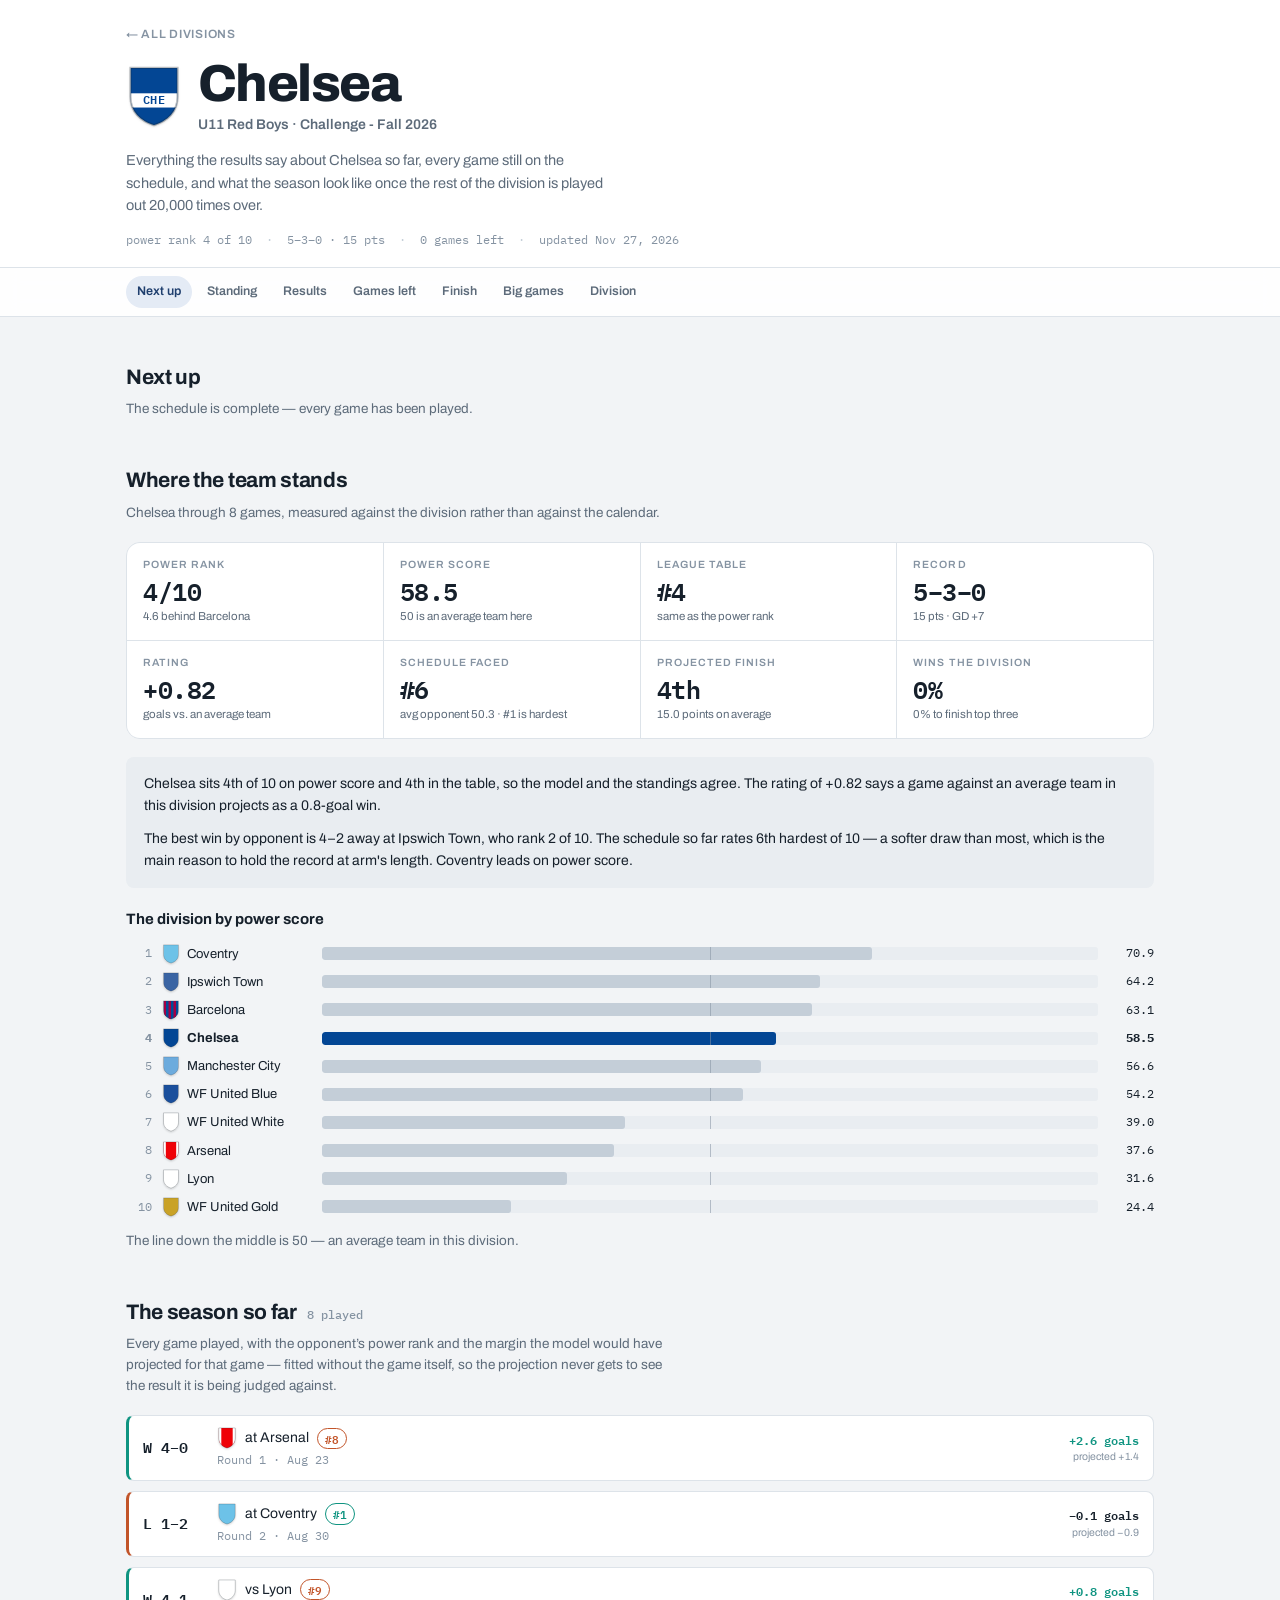
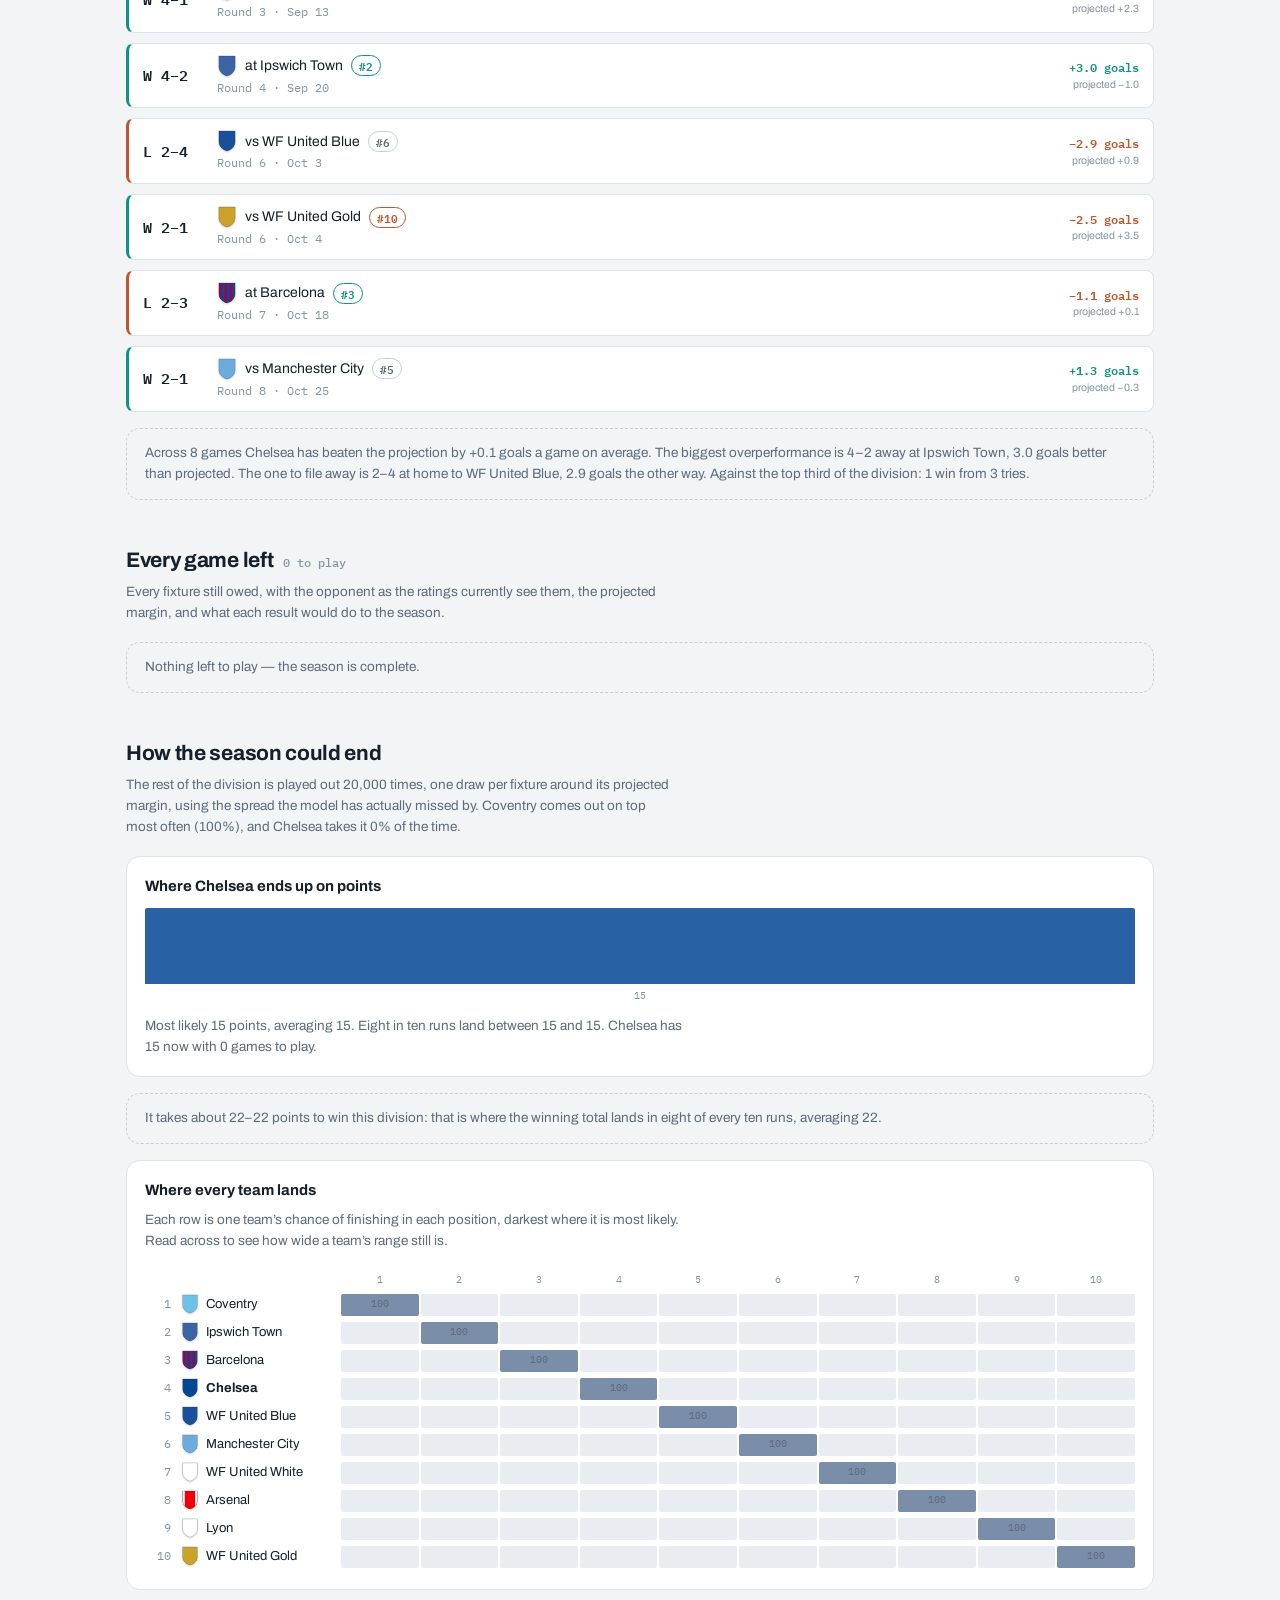
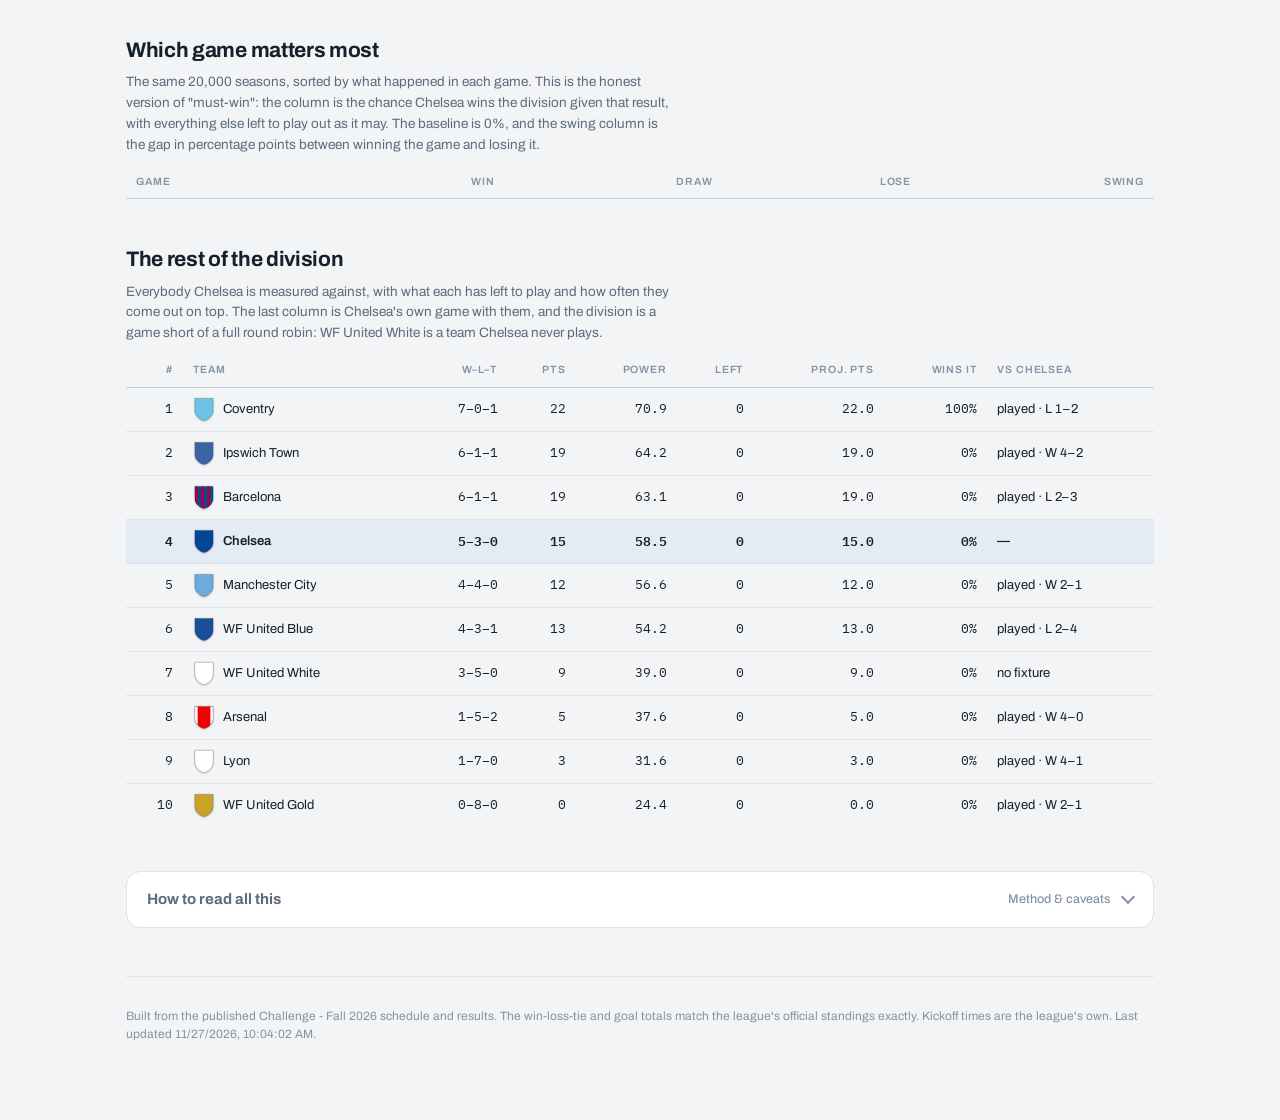
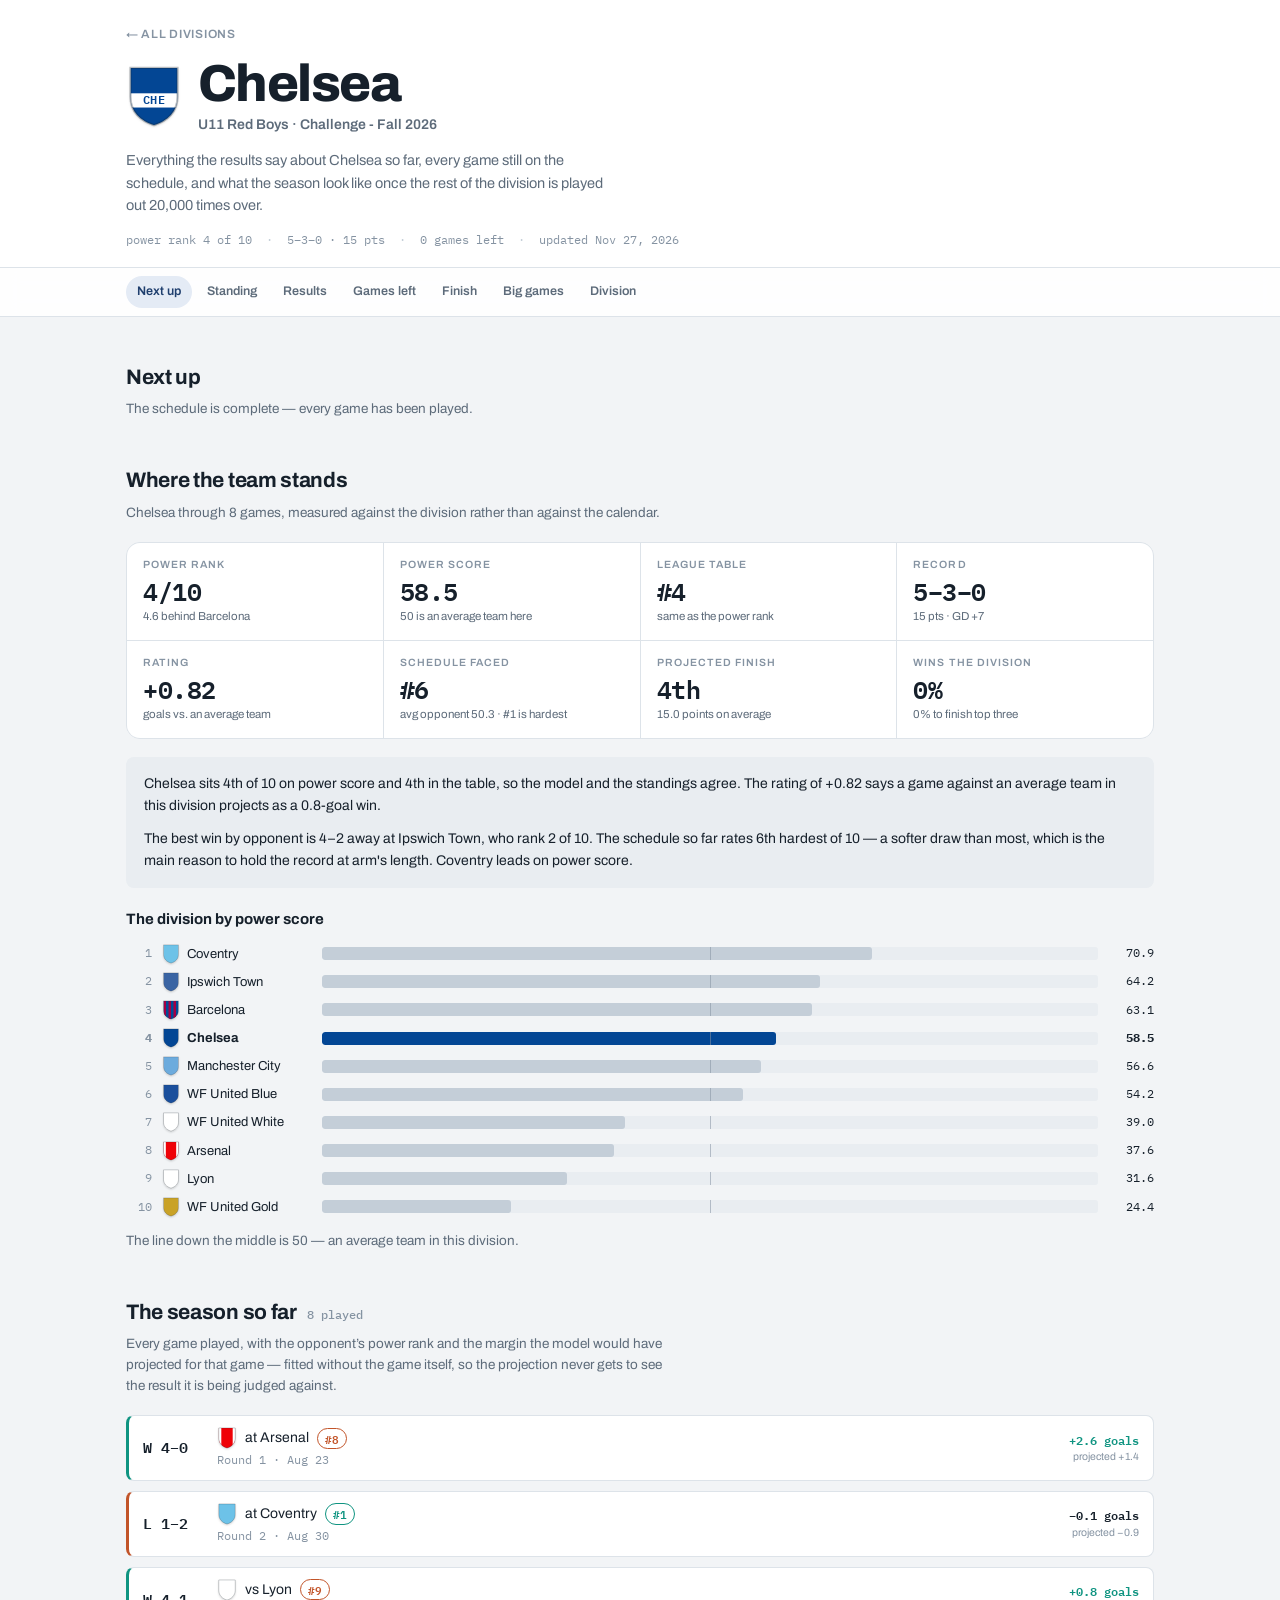
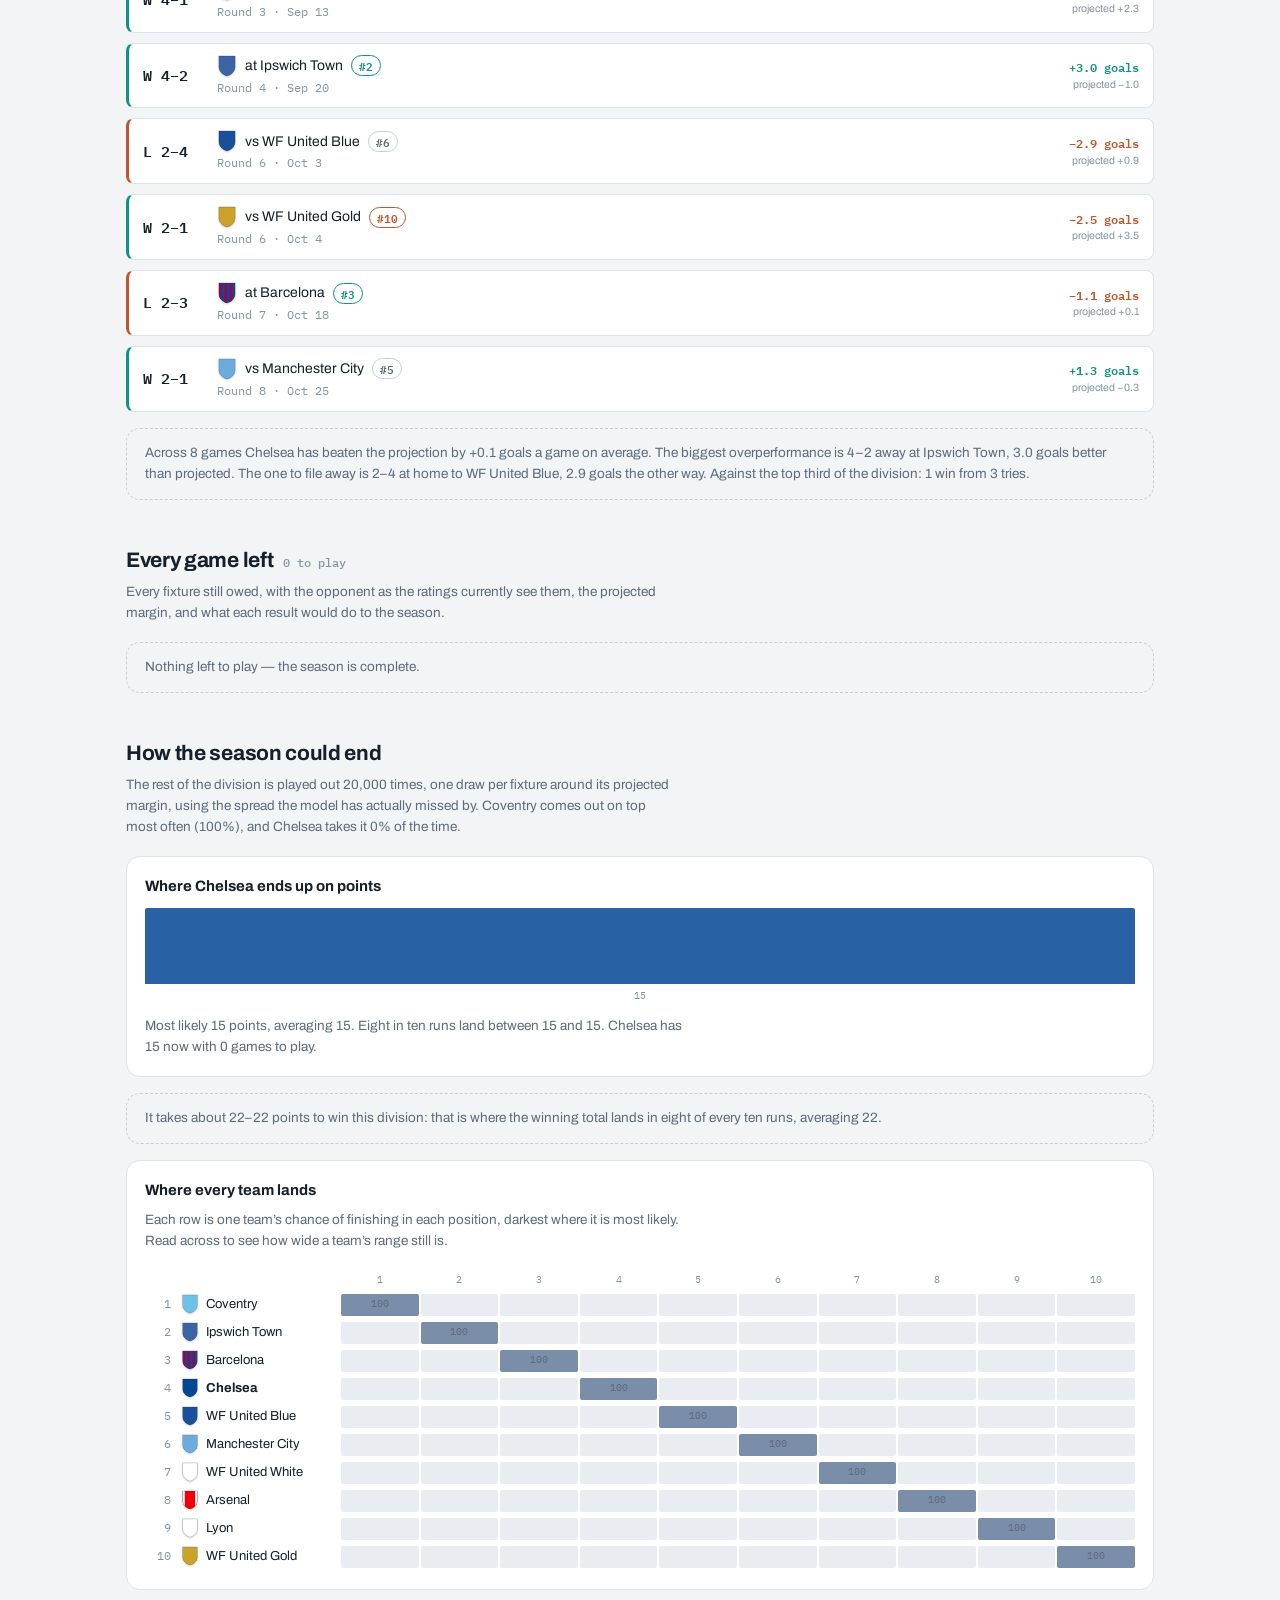
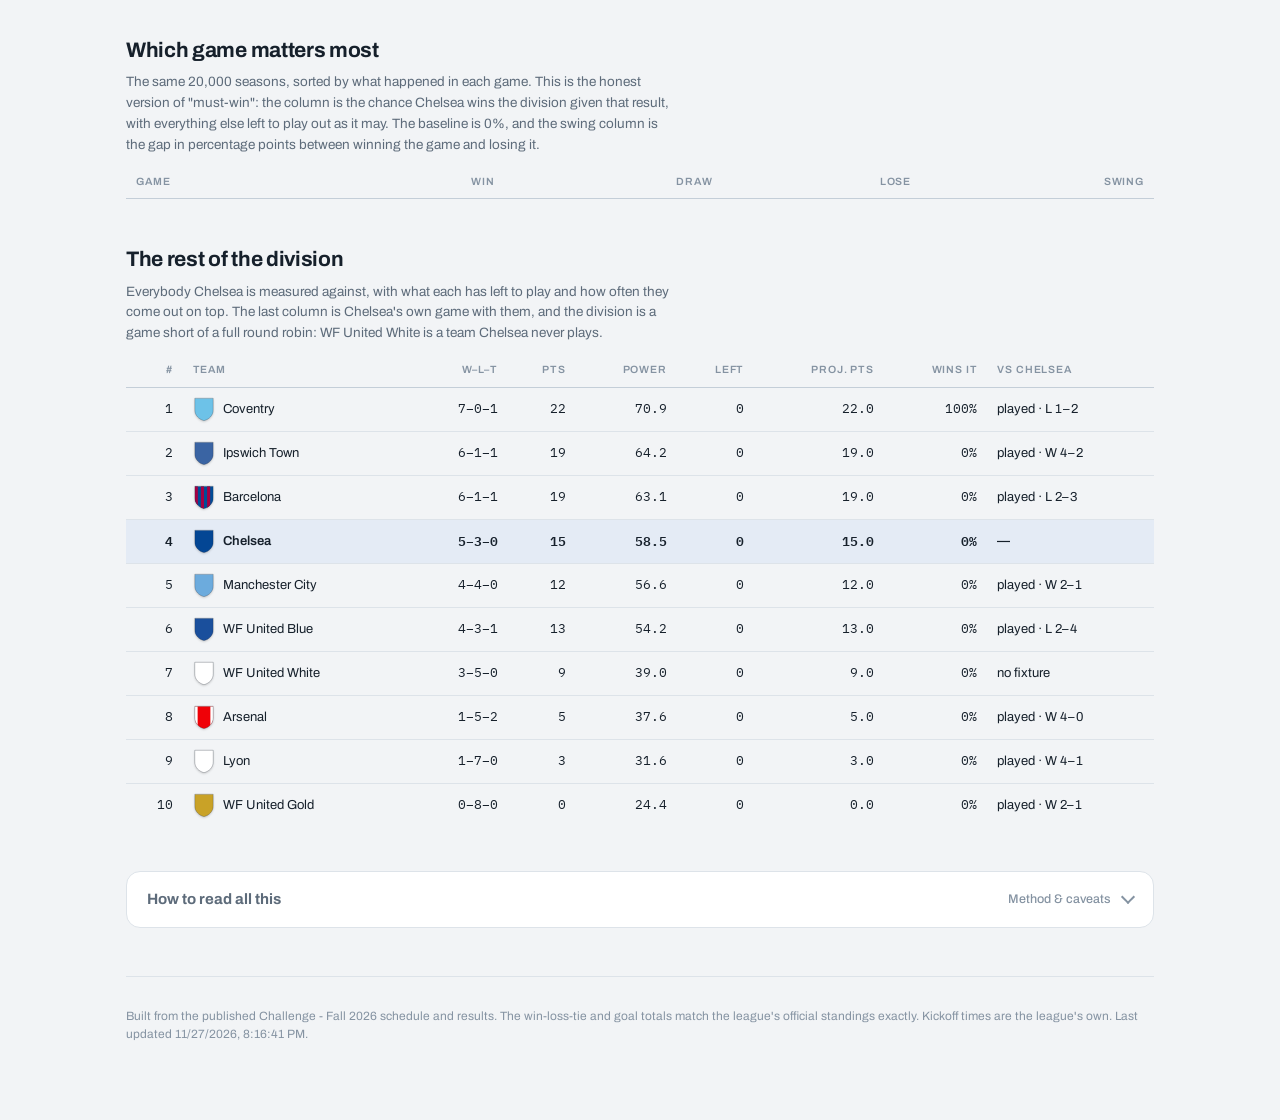
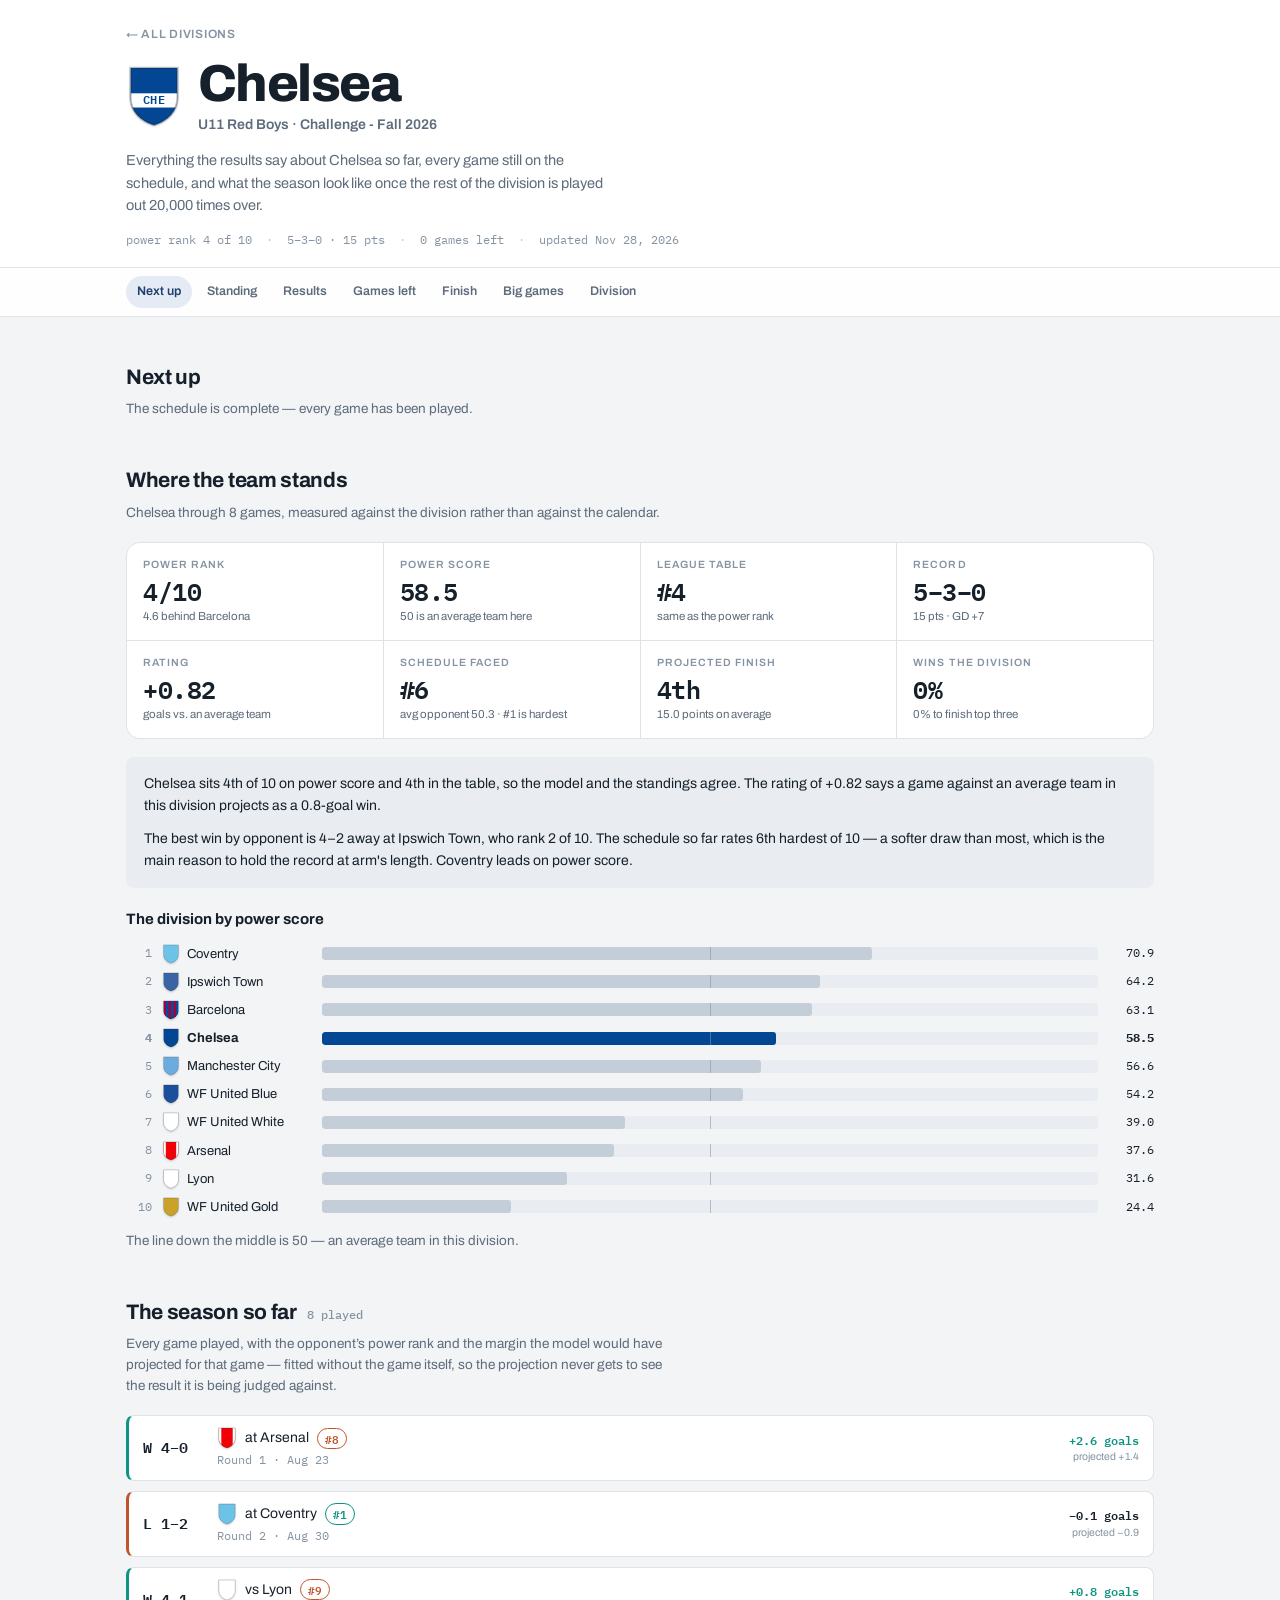
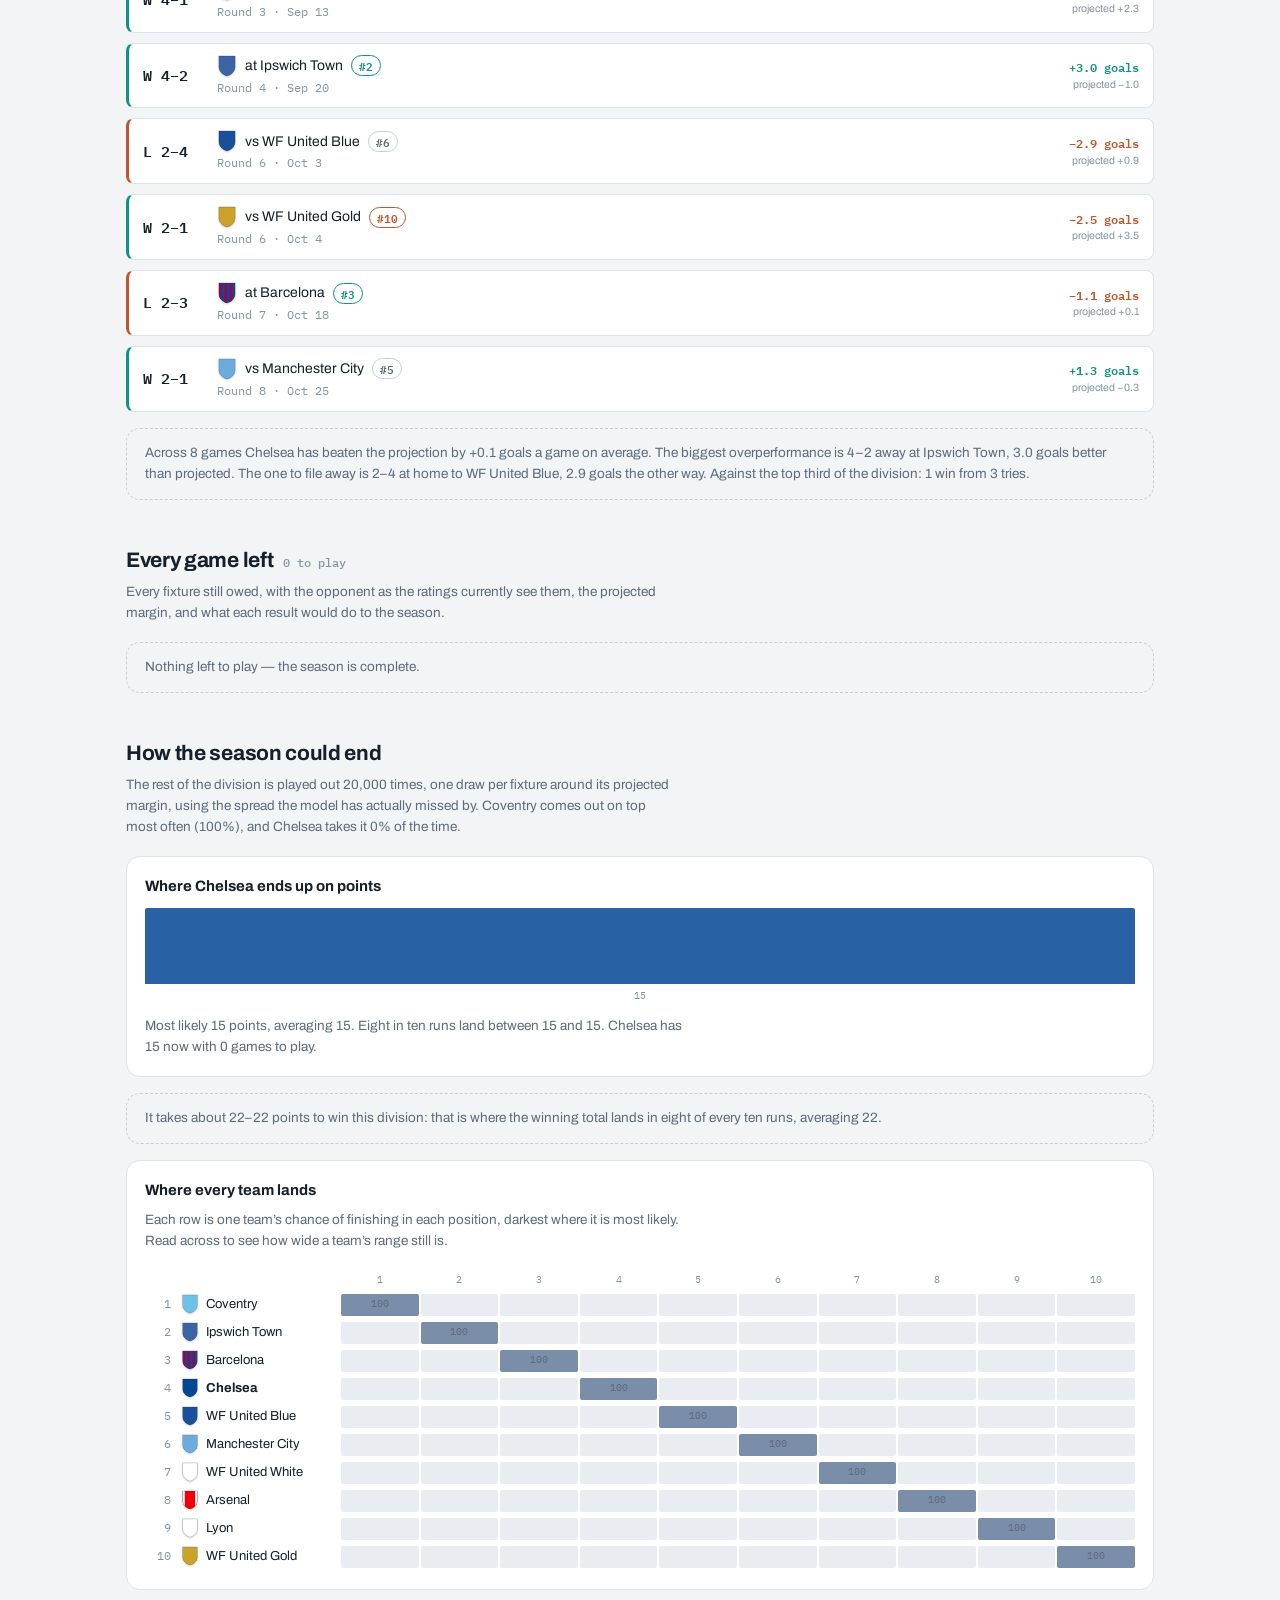
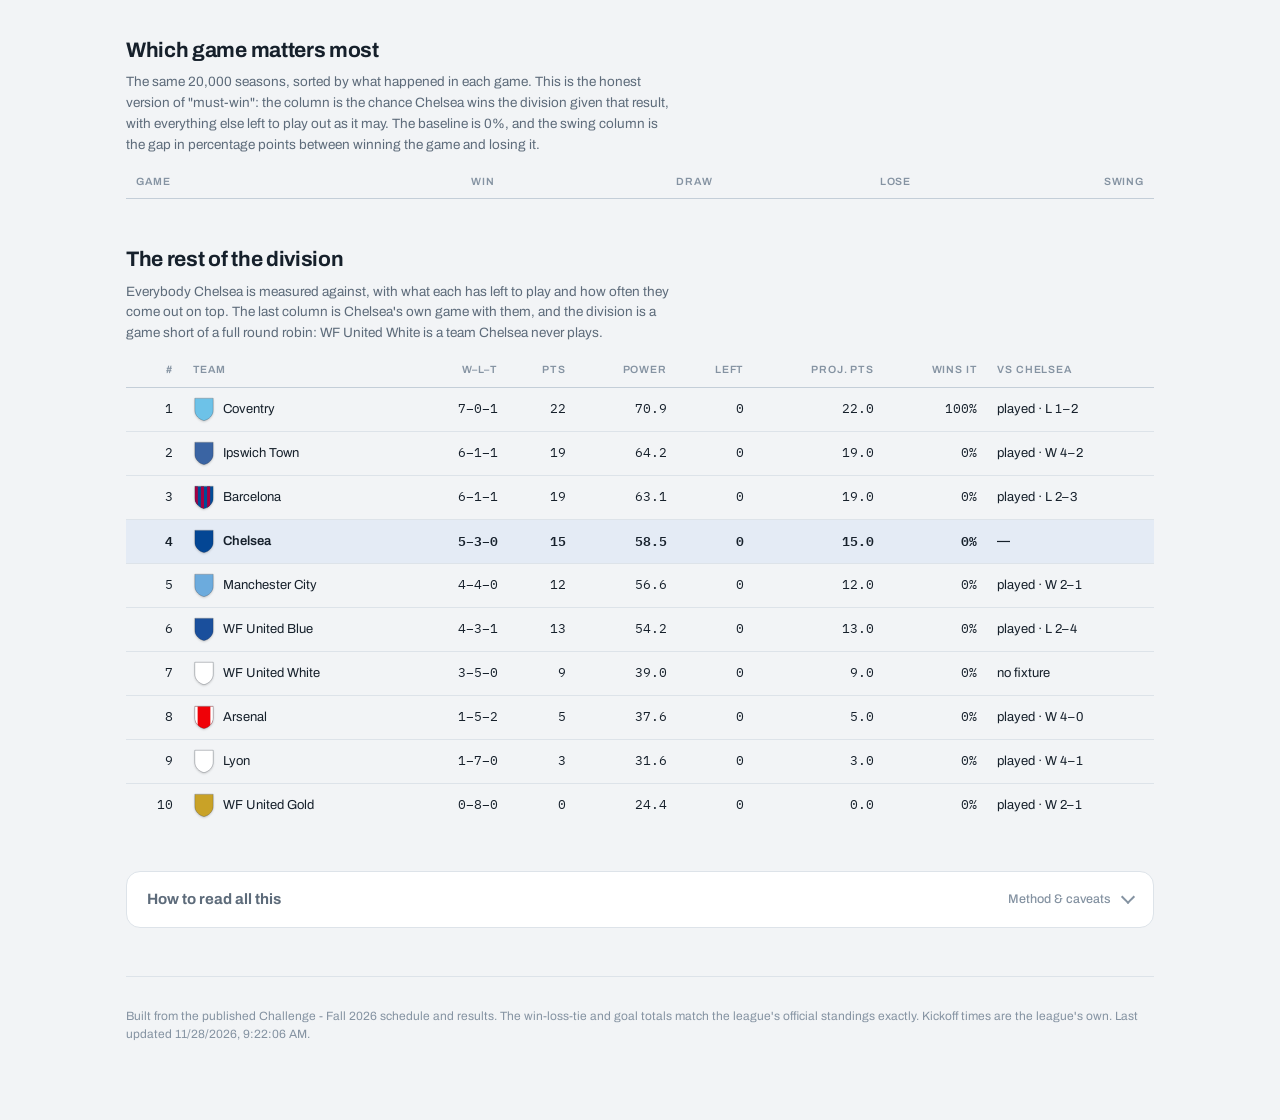
